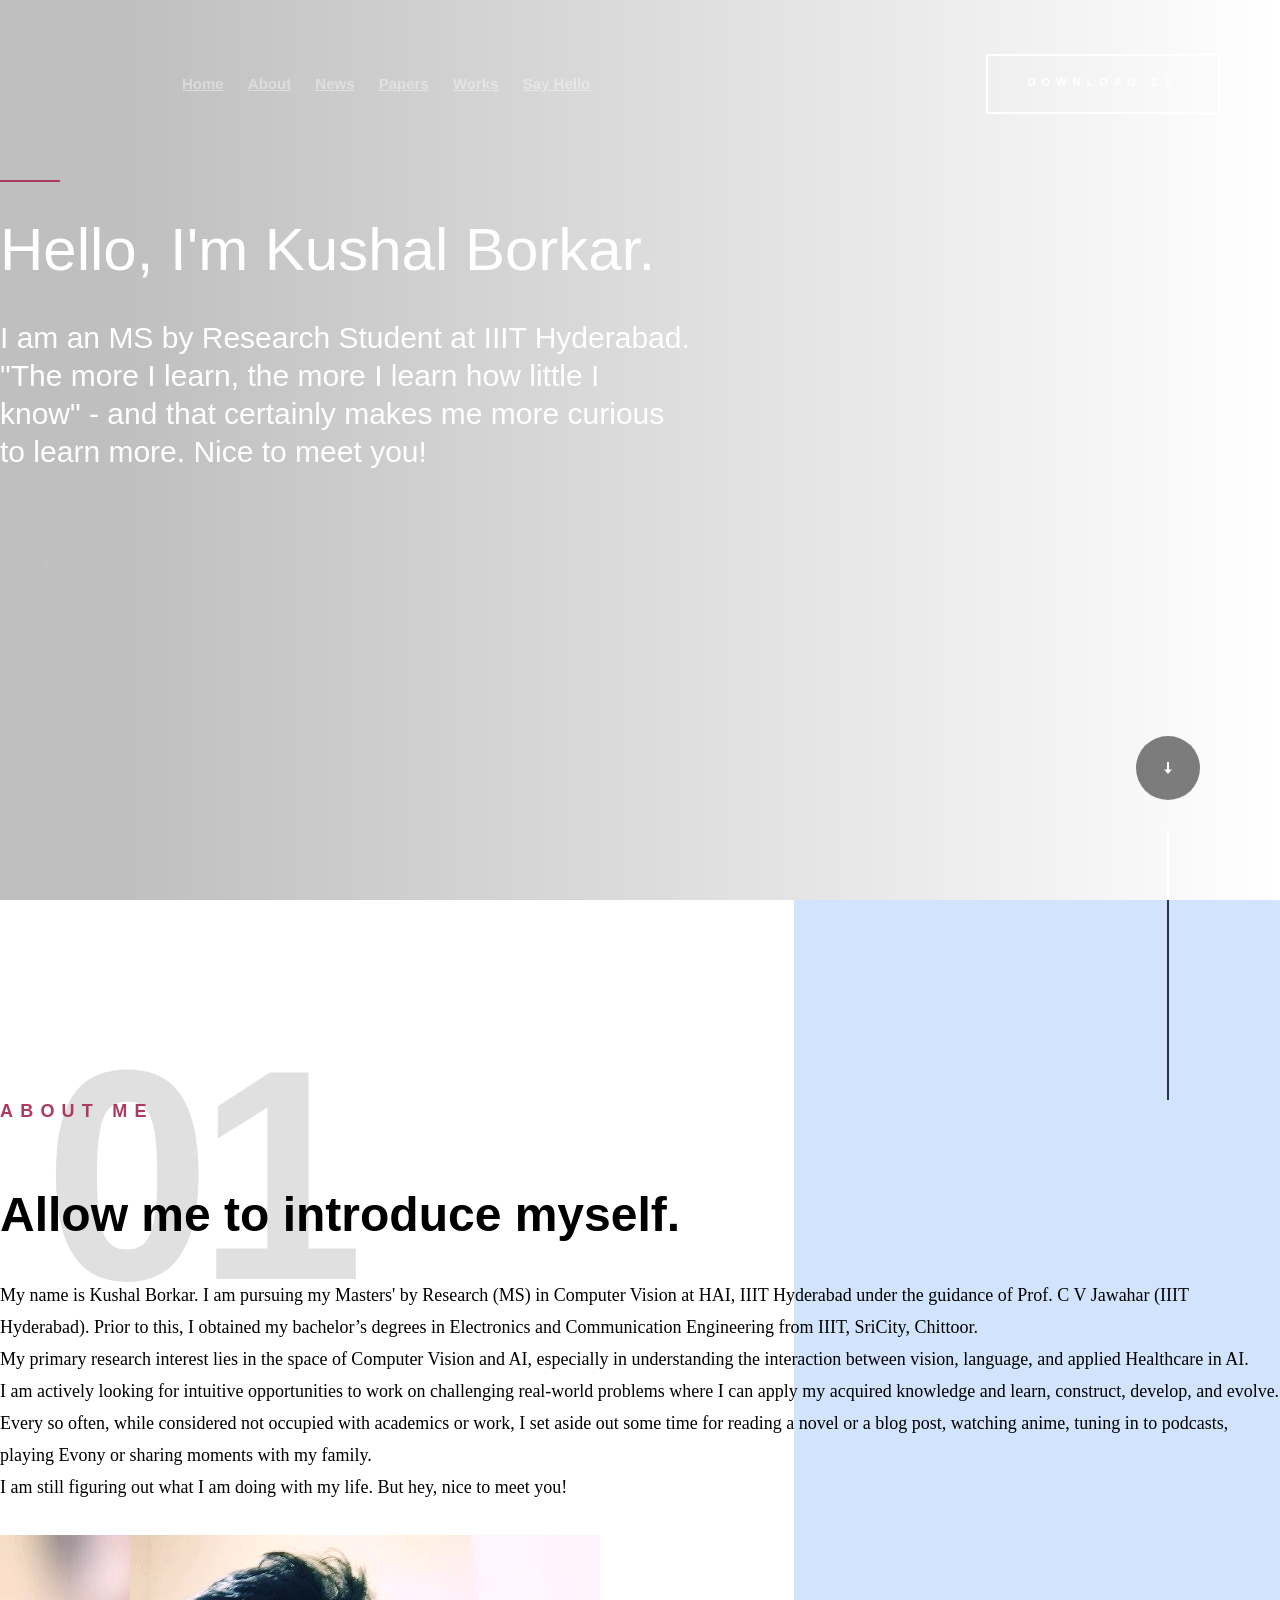
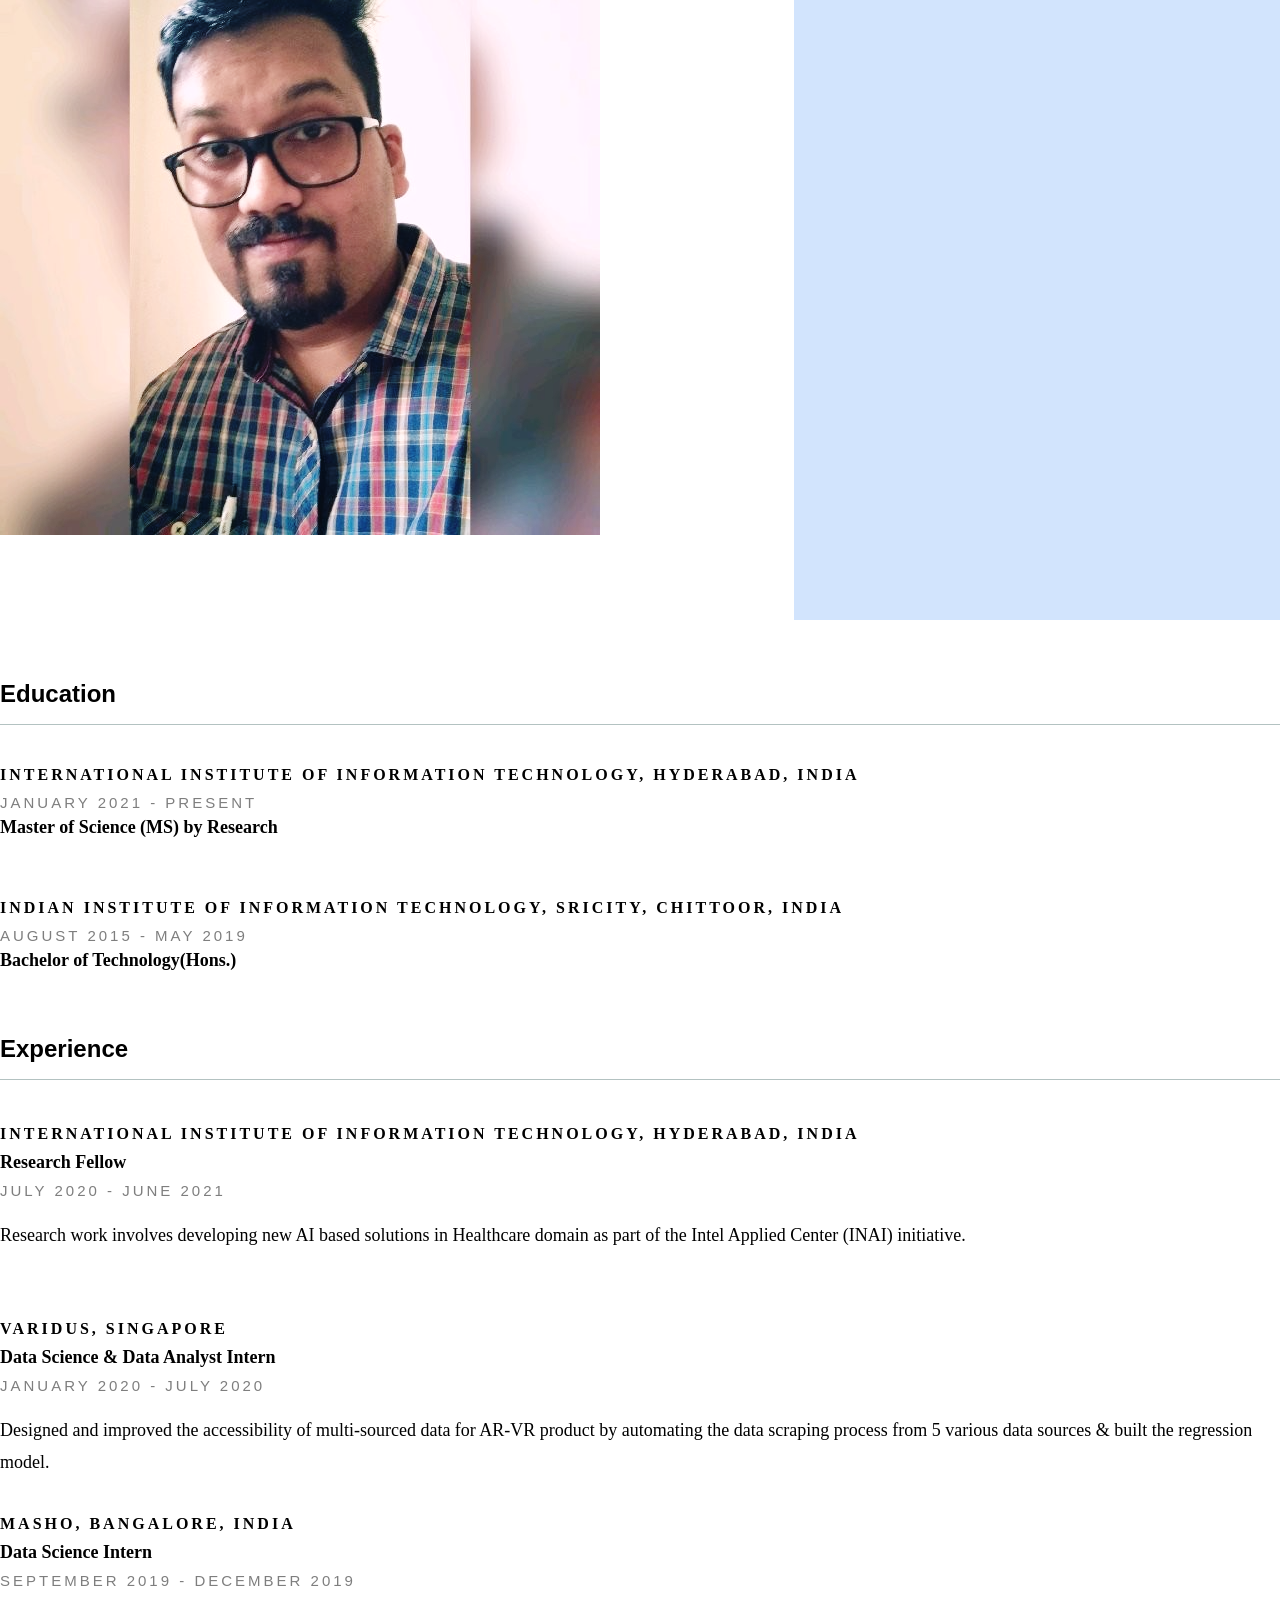
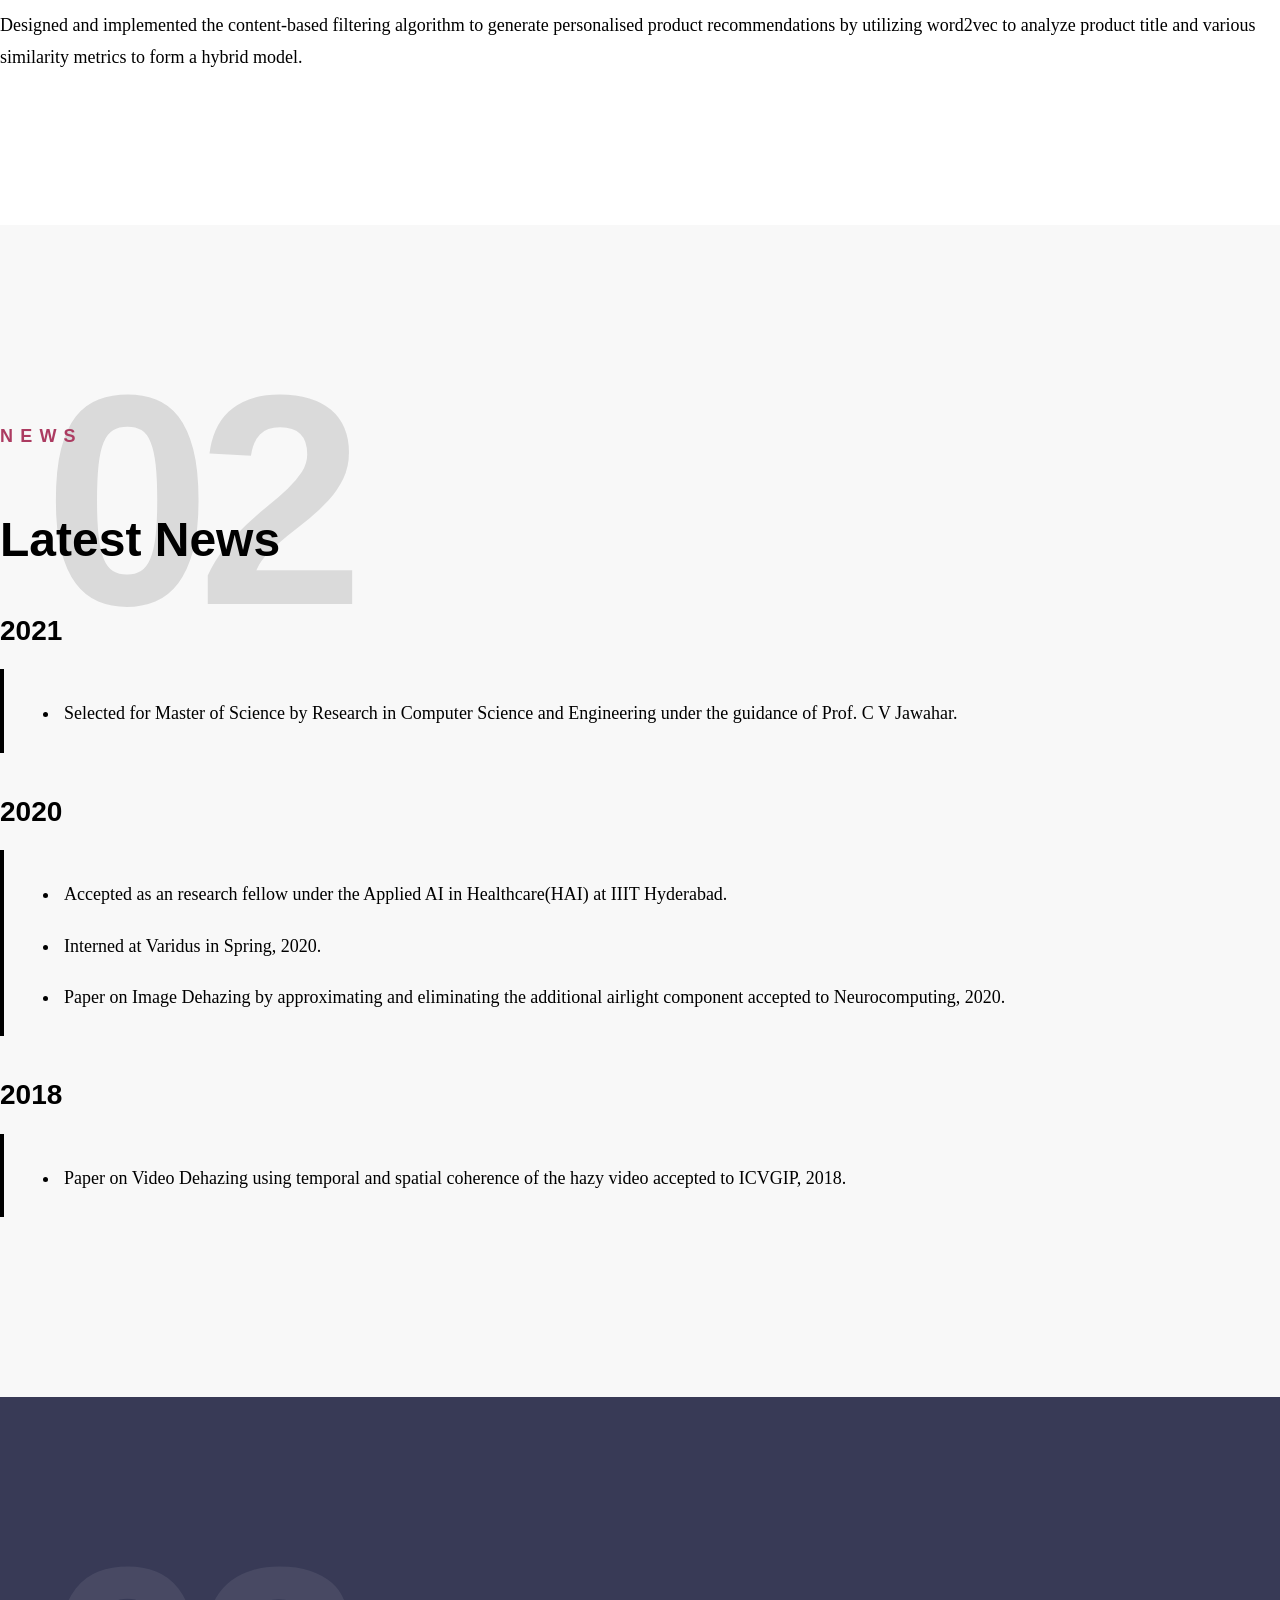
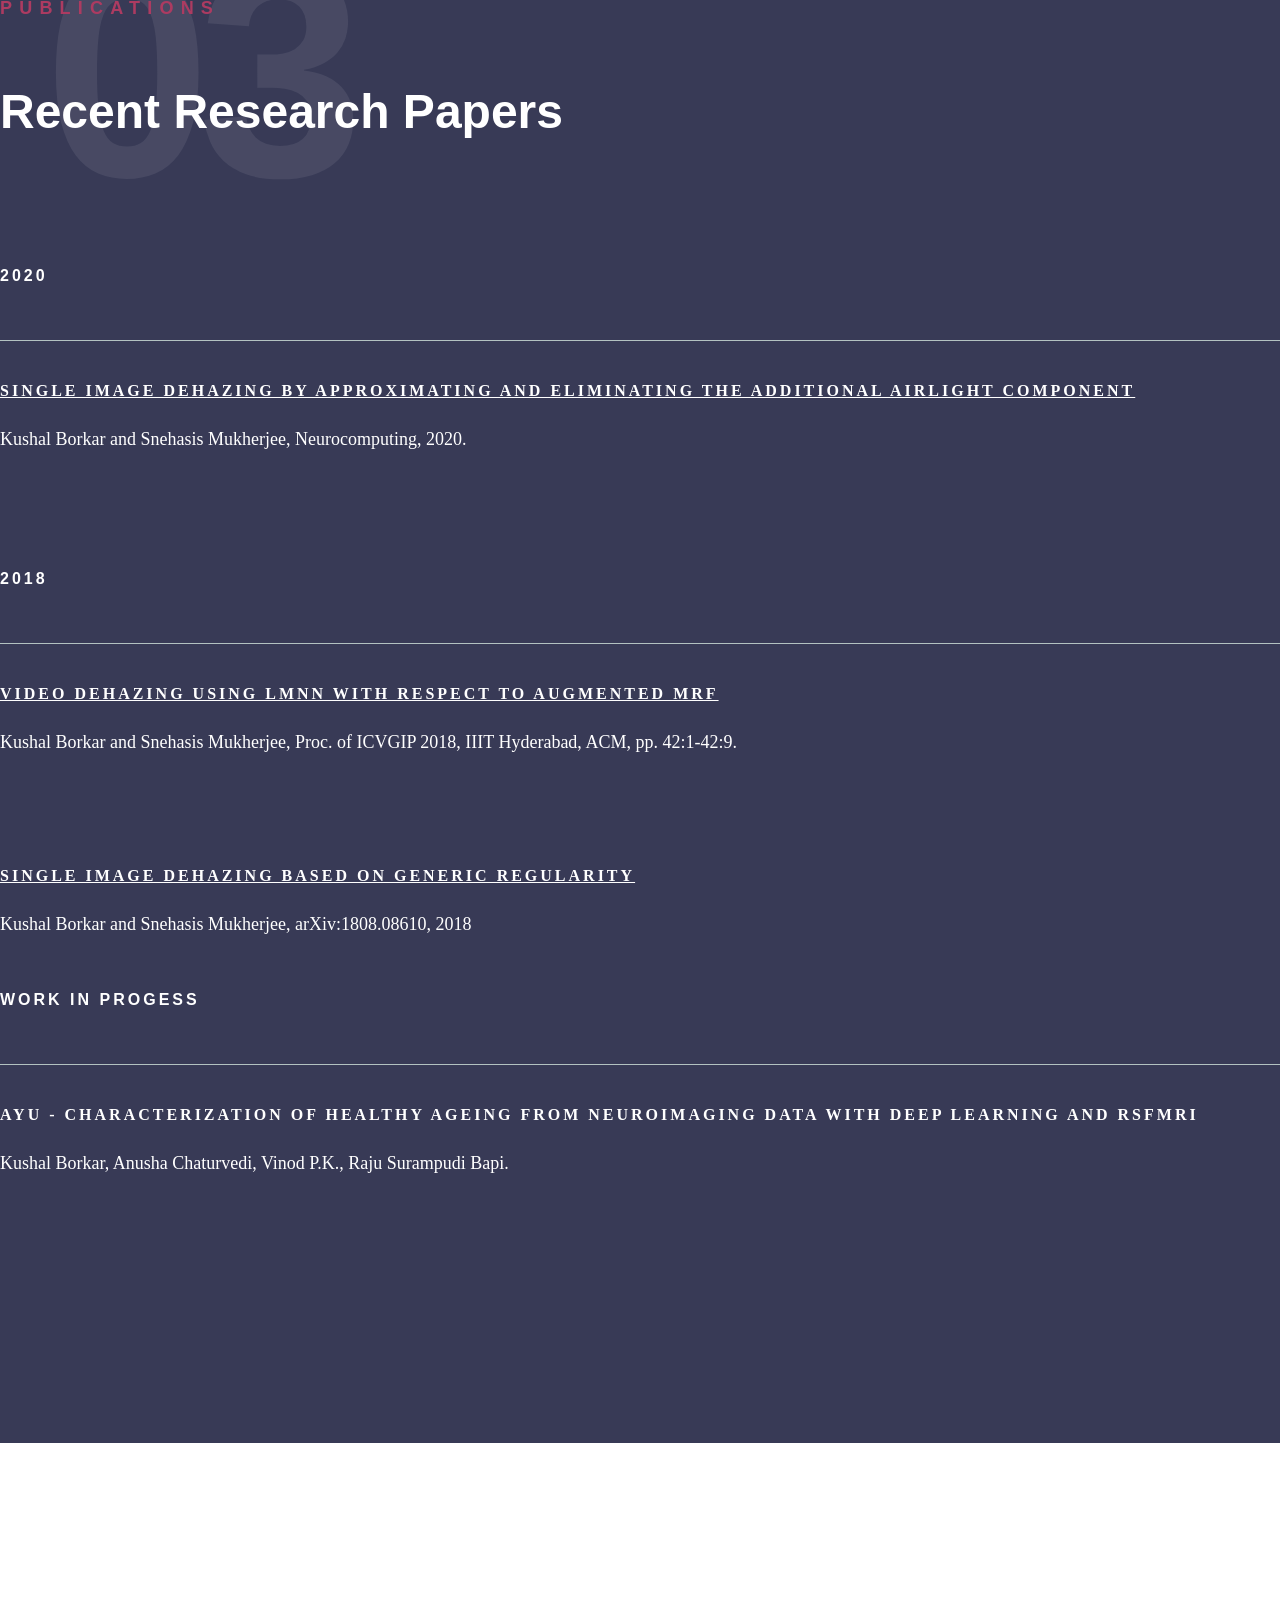
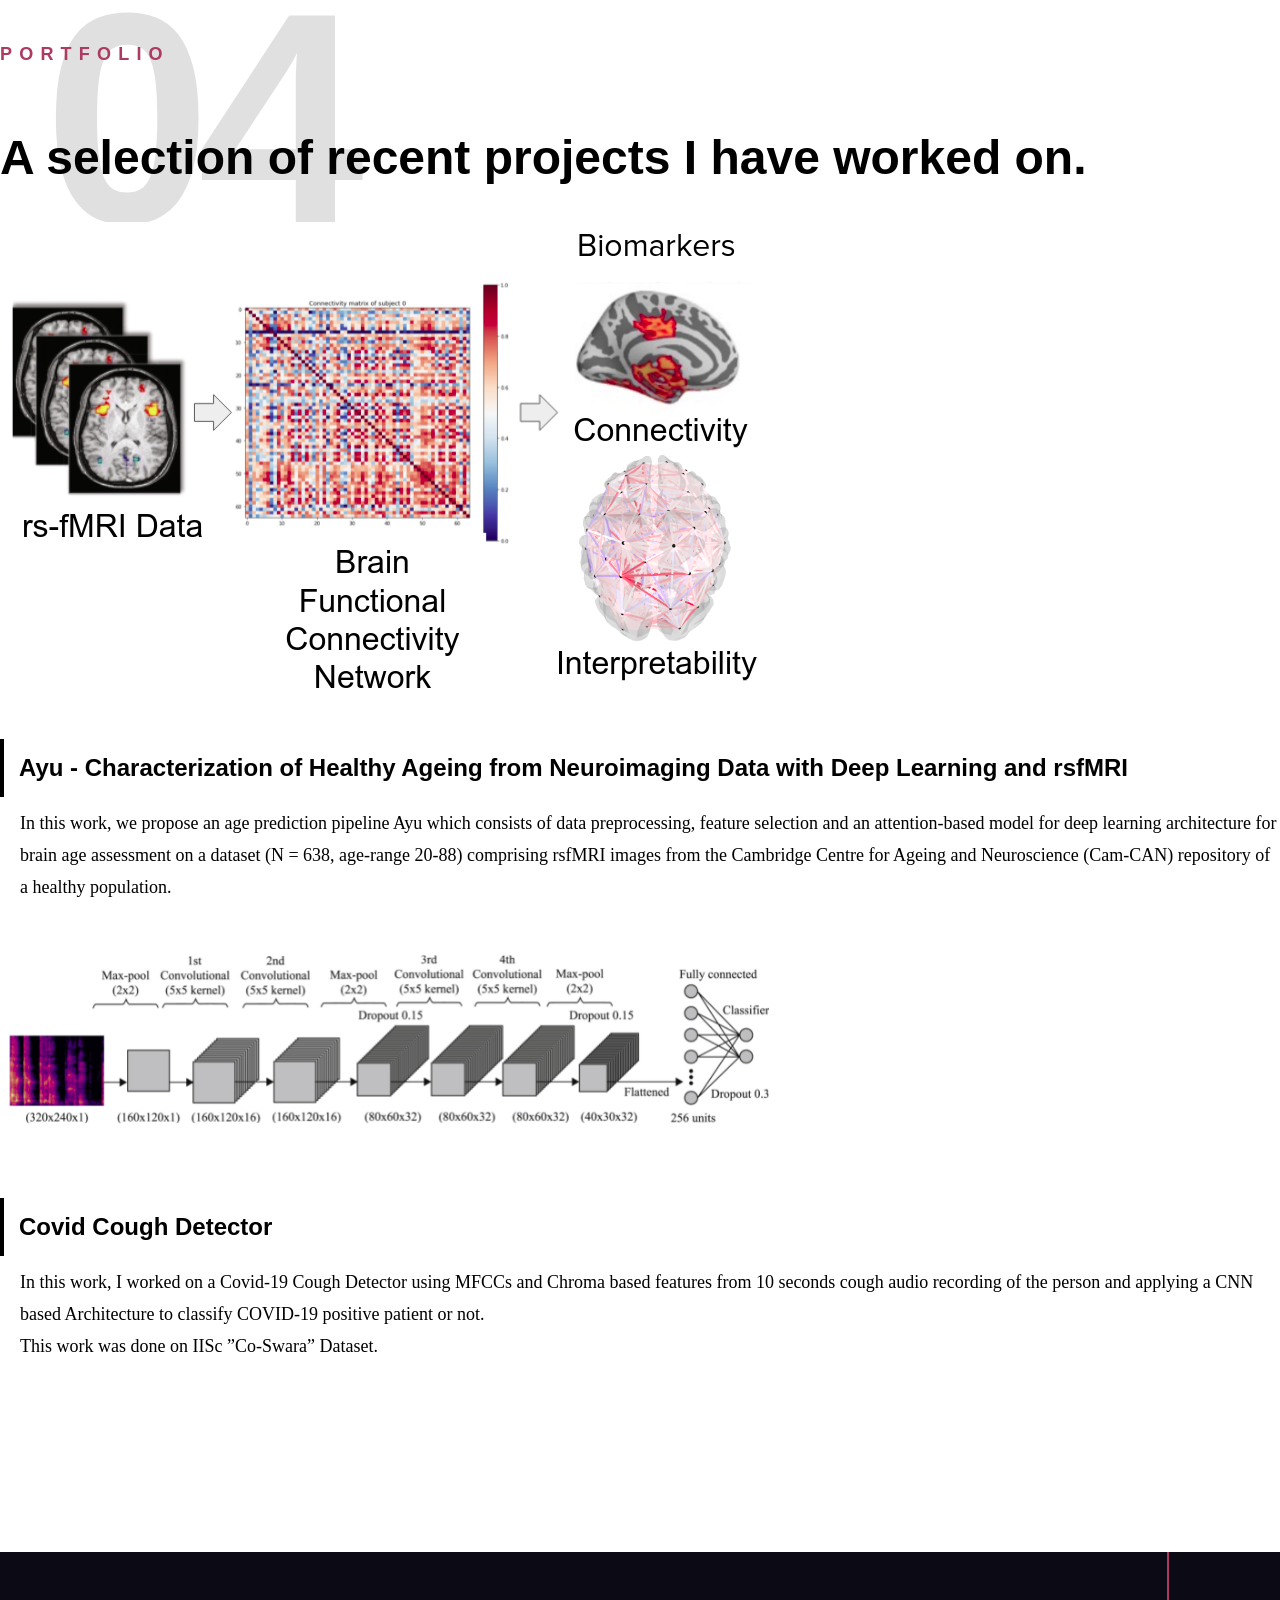
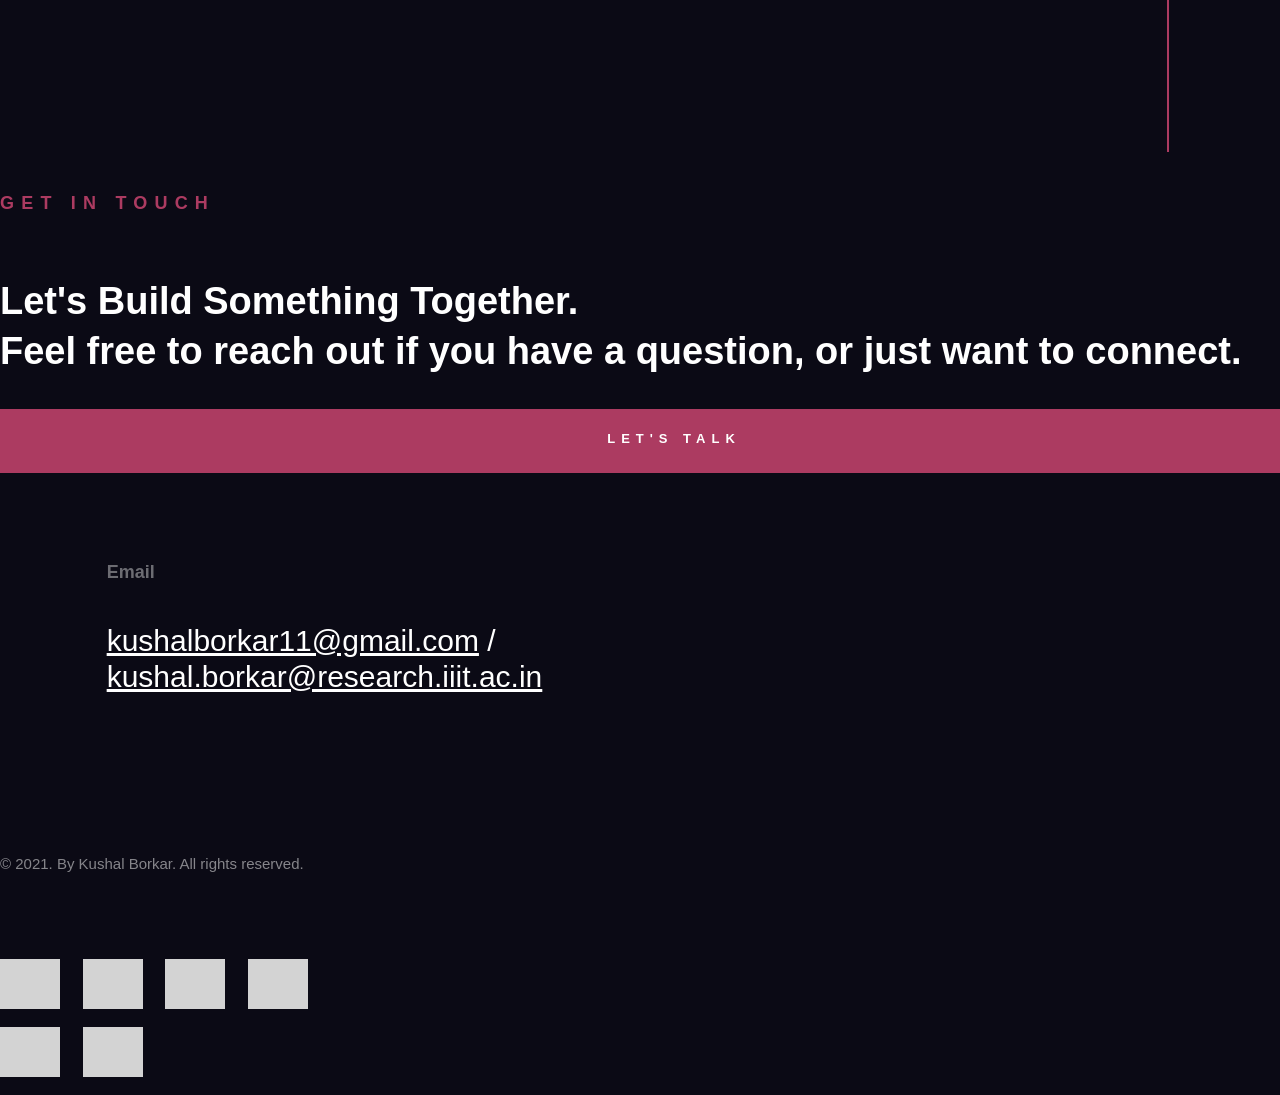
==== index.html @ 900bccd9 "New One Page Template" ====
<!DOCTYPE html>
<html class="no-js" lang="en">
<head>

    <!--- basic page needs
    ================================================== -->
    <meta charset="utf-8">
    <title>Kushal Borkar</title>
    <meta name="description" content="">
    <meta name="author" content="">

    <!-- mobile specific metas
    ================================================== -->
    <meta name="viewport" content="width=device-width, initial-scale=1">

    <!-- CSS
    ================================================== -->
    <link rel="stylesheet" href="css/base.css">
    <link rel="stylesheet" href="css/main.css">
    <link rel="stylesheet" href="css/vendor.css">

    <!-- script
    ================================================== -->
    <script src="js/modernizr.js"></script>

    <!-- favicons
    ================================================== -->
    <link rel="apple-touch-icon" sizes="180x180" href="apple-touch-icon.png">
    <link rel="icon" type="image/png" sizes="32x32" href="favicon-32x32.png">
    <link rel="icon" type="image/png" sizes="16x16" href="favicon-16x16.png">
    <link rel="manifest" href="site.webmanifest">

</head>

<body id="top">


    <!-- preloader
    ================================================== -->
    <div id="preloader">
        <div id="loader" class="dots-fade">
            <div></div>
            <div></div>
            <div></div>
        </div>
    </div>


    <!-- header
    ================================================== -->
    <header class="s-header">

        <div class="header-content">

            <nav class="row header-nav-wrap">
                <ul class="header-nav">
                    <li><a class="smoothscroll" href="#hero" title="Intro">Home</a></li>
                    <li><a class="smoothscroll" href="#about" title="About">About</a></li>
                    <li><a class="smoothscroll" href="#news" title="News">News</a></li>
                    <li><a class="smoothscroll" href="#services" title="Services">Papers</a></li>
                    <li><a class="smoothscroll" href="#portfolio" title="Works">Works</a></li>
                    <li><a class="smoothscroll" href="#contact" title="Contact">Say Hello</a></li>
                </ul>
            </nav> <!-- end header-nav-wrap -->

            <a href="https://drive.google.com/file/d/1nH6QzsTphuXpw4_5-gSk4mLfXHxFE50A/view?usp=sharing" class="btn btn--stroke btn--small">Download CV</a>

        </div> <!-- end header-content -->

        <a class="header-menu-toggle" href="#0"><span>Menu</span></a>

    </header>


    <!-- hero
    ================================================== -->
    <section id="hero" class="s-hero target-section" data-parallax="scroll" data-image-src="images/1729.jpg" data-natural-width=3000 data-natural-height=2000 data-position-y=center>

        <div class="row hero-content">
            <div class="column large-full">

                <h1>Hello, I'm Kushal Borkar.</h1>
                <h3>
                    I am an MS by Research Student at IIIT Hyderabad.<br>
                    "The more I learn, the more I learn how little I <br>
                    know" - and that certainly makes me more curious <br>
                    to learn more. Nice to meet you!
                </h3>

                <ul class="hero-social">
                    <li>
                        <a href="#0" title=""></a>
                    </li>
                    <li>
                        <a href="#0" title=""></a>
                    </li>
                </ul> <!-- end hero-social -->

            </div>

        </div> <!-- end hero-content -->

        <div class="hero-scroll">
            <a href="#about" class="scroll-link smoothscroll">
                <svg xmlns="http://www.w3.org/2000/svg" width="24" height="24" viewBox="0 0 24 24"><path d="M12 24l-8-9h6v-15h4v15h6z"/></svg>
            </a>
        </div> <!-- end hero-scroll -->

    </section> <!-- end s-hero -->


    <!-- about
    ================================================== -->
    <section id="about" class="s-about target-section">

        <div class="s-about__section s-about__section--profile">

            <div class="right-vert-line"></div>

            <div class="row">
                <div class="column large-6 medium-8 tab-full">

                    <div class="section-intro" data-num="01" data-aos="fade-up">
                        <h3 class="subhead">About Me</h3>
                        <h1 class="display-1">Allow me to introduce myself.</h1>
                    </div>

                    <p data-aos="fade-up">
                        My name is Kushal Borkar. I am pursuing my Masters' by Research (MS) in Computer Vision at HAI, IIIT Hyderabad under the guidance of Prof. C V Jawahar (IIIT Hyderabad). Prior to this, I obtained my bachelor’s degrees in Electronics and Communication Engineering from IIIT, SriCity, Chittoor.
                        <br>
                        My primary research interest lies in the space of Computer Vision and AI, especially in understanding the interaction between vision, language, and applied Healthcare in AI.
                        <br>
                        I am actively looking for intuitive opportunities to work on challenging real-world problems where I can apply my acquired knowledge and learn, construct, develop, and evolve.
                        <br>
                        Every so often, while considered not occupied with academics or work, I set aside out some time for reading a novel or a blog post, watching anime, tuning in to podcasts, playing Evony or sharing moments with my family.
                        <br>
                        I am still figuring out what I am doing with my life. But hey, nice to meet you!
                    </p>

                </div>

                <div class="column large-5 medium-9 tab-full" style="margin:auto; padding:auto;" data-aos="fade-up">
                    <p><img src="images/img.png"
                        sizes="(max-width: 600px) 600vw, 600px" alt="">
                    </p>
                </div>
            </div>

        </div> <!-- end s-about__section--profile -->

        <div class="s-about__section">
            <div class="row s-services__content">
                <div class="column">
                    <h3 data-aos="fade-up">Education</h3>
                </div>

                <div class="column large-8" data-aos="fade-up">
                    <div class="position">
                        <div class="position__header">
                            <h6>
                                <span class="position__co">International Institute of Information Technology, Hyderabad, India</span>
                            </h6>
                            <div class="position__timeframe">
                                January 2021 - Present
                            </div>
                            <h6>
                                <span class="position__pos">Master of Science (MS) by Research</span>
                            </h6>
                        </div>
                    </div>
                </div> <!-- end column -->
            </div>

            <div class="row s-services__content">
                <div class="column">
                </div>

                <div class="column large-8" data-aos="fade-up">
                    <div class="position__header">
                        <h6>
                            <span class="position__co">Indian Institute of Information Technology, SriCity, Chittoor, India</span>
                        </h6>
                        <div class="position__timeframe">
                            August 2015 - May 2019
                        </div>
                        <h6>
                            <span class="position__pos">Bachelor of Technology(Hons.)</span>
                        </h6>
                    </div>
                </div> <!-- end column -->
            </div>

        </div>

        <div class="s-about__section">
            <div class="row s-services__content">
                <div class="column">
                    <h3 data-aos="fade-up">Experience</h3>
                </div>

                <div class="column large-8" data-aos="fade-up">
                    <div class="position">
                        <div class="position__header">
                            <h6>
                                <h6>
                                    <span class="position__co">International Institute of Information Technology, Hyderabad, India</span><br>
                                    <span class="position__pos">Research Fellow</span>
                                </h6>
                                <div class="position__timeframe">
                                    July 2020 - June 2021
                                </div>
                            </h6>
                            <p>
                            Research work involves developing new AI based solutions in Healthcare domain as part of the Intel Applied Center (INAI) initiative.
                            </p>
                        </div>
                    </div>
                </div> <!-- end column -->
            </div>

            <div class="row s-services__content">
                <div class="column">
                </div>

                <div class="column large-8" data-aos="fade-up">
                    <div class="position__header">
                        <h6>
                            <span class="position__co">Varidus, Singapore</span><br>
                            <span class="position__pos">Data Science & Data Analyst Intern</span>
                        </h6>
                        <div class="position__timeframe">
                            January 2020 - July 2020
                        </div>
                        <p>
                        Designed and improved the accessibility of multi-sourced data for AR-VR product by automating the data scraping process from 5 various data sources & built the regression model.
                        </p>
                    </div>
                </div> <!-- end column -->
            </div>

            <div class="row s-services__content">
                <div class="column">
                </div>

                <div class="column large-8" data-aos="fade-up">
                    <div class="position__header">
                        <h6>
                            <span class="position__co">Masho, Bangalore, India</span><br>
                            <span class="position__pos">Data Science Intern</span>
                        </h6>
                        <div class="position__timeframe">
                            September 2019 - December 2019
                        </div>
                        <p>
                        Designed and implemented the content-based filtering algorithm to generate personalised product recommendations by utilizing word2vec to analyze product title and various similarity metrics to form a hybrid model.
                        </p>
                    </div>
                </div> <!-- end column -->
            </div>
        </div>
    </section>

    <!-- news
    ================================================== -->
    <section id="news" class="s-news">

        <div class="row">
            <div class="column large-6 medium-8 tab-full">
                <div class="section-intro" data-num="02" data-aos="fade-up">
                    <h3 class="subhead">News</h3>
                    <h1 class="display-1">Latest News</h1>
                </div>
            </div>
        </div>

        <div class="row">
            <div class="column large-2 medium-4 tab-full">
                <h4 data-aos="fade-up">2021</h3>
            </div>
            <div class="column large-9 medium-10 tab-full" data-aos="fade-up">
                <blockquote>
                    <ul>
                        <li>
                            <p>Selected for Master of Science by Research in Computer Science and Engineering under the guidance of Prof. C V Jawahar.</p>
                        </li>
                    </ul>
                </blockquote>
            </div>

            <div class="column large-2 medium-4 tab-full">
                <h4 data-aos="fade-up">2020</h3>
            </div>
            <div class="column large-9 medium-10 tab-full" data-aos="fade-up">
                <blockquote>
                    <ul>
                        <li>
                            <p>Accepted as an research fellow under the Applied AI in Healthcare(HAI) at IIIT Hyderabad.</p>
                        </li>
                        <li>
                            <p>Interned at Varidus in Spring, 2020.</p>
                        </li>
                        <li>
                            <p>Paper on Image Dehazing by approximating and eliminating the additional airlight component accepted to Neurocomputing, 2020.</p>
                        </li>
                    </ul>
                </blockquote>
            </div>

            <div class="column large-2 medium-4 tab-full">
                <h4 data-aos="fade-up">2018</h3>
            </div>
            <div class="column large-9 medium-10 tab-full" data-aos="fade-up">
                <blockquote>
                    <ul>
                        <li>
                            <p>Paper on Video Dehazing using temporal and spatial coherence of the hazy video accepted to ICVGIP, 2018.</p>
                        </li>
                    </ul>
                </blockquote>
            </div>
        </div> <!-- end row -->
    </section>

    <!-- services
    ================================================== -->
    <section id="services" class="s-services target-section h-dark-bg">

        <div class="row s-services__content">

            <div class="column large-7 s-services__leftcol">
                <div class="section-intro" data-num="03" data-aos="fade-up">
                    <h3 class="subhead">Publications</h3>

                    <h1 class="display-1">
                    Recent Research Papers
                    </h1>
                </div>
            </div> <!-- end  s-services--leftcol -->
            <div class="column large-5" data-aos="fade-up">
            </div>

            <div class="column large-3 s-services__leftcol">
                <div class="column">
                    <h6 class='h-dark-bg' data-aos="fade-up">2020</h3>
                </div>
            </div>
            <div class="column large-8" data-aos="fade-up">
                <div class="position">
                    <div class="position__header">
                        <h6 class='h-dark-bg'>
                            <a href="https://www.sciencedirect.com/science/article/abs/pii/S0925231220303726">Single image dehazing by approximating and eliminating the additional airlight component</a><br>
                        </h6>
                        <p><span class="position__pos">Kushal Borkar and Snehasis Mukherjee, Neurocomputing, 2020.</span></p>
                    </div>
                </div>
            </div>

            <div class="column large-3 s-services__leftcol">
                <div class="column">
                    <h6 class='h-dark-bg' data-aos="fade-up">2018</h3>
                </div>
            </div>
            <div class="column large-8" data-aos="fade-up">
                <div class="position">
                    <div class="position__header">
                        <h6 class='h-dark-bg'>
                            <a href="https://dl.acm.org/doi/10.1145/3293353.3293395">Video Dehazing Using LMNN with Respect to Augmented MRF</a><br>
                        </h6>
                        <p><span class="position__pos">Kushal Borkar and Snehasis Mukherjee, Proc. of ICVGIP 2018, IIIT Hyderabad, ACM, pp. 42:1-42:9.</span></p>
                    </div>
                </div>
            </div>

            <div class="column large-3 s-services__leftcol"></div>
            <div class="column large-8" data-aos="fade-up">
                <div class="position__header">
                    <h6 class='h-dark-bg'>
                        <a href="https://arxiv.org/abs/1808.08610">Single Image Dehazing Based on Generic Regularity</a><br>
                    </h6>
                    <p><span class="position__pos">Kushal Borkar and Snehasis Mukherjee, arXiv:1808.08610, 2018</span></p>
                </div>
            </div>

            <div class="column large-3 s-services__leftcol">
                <div class="column">
                    <h6 style="color: #ffffff;" data-aos="fade-up">Work in Progess</h3>
                </div>
            </div>
            <div class="column large-8" data-aos="fade-up">
                <div class="position">
                    <div class="position__header">
                        <h6 class='h-dark-bg'>
                            Ayu - Characterization of Healthy Ageing from Neuroimaging Data with Deep Learning and rsfMRI
                        </h6>
                        <p><span class="position__pos">Kushal Borkar, Anusha Chaturvedi, Vinod P.K., Raju Surampudi Bapi.</span></p>
                    </div>
                </div>
            </div>

        </div> <!-- s-services__content -->

    </section> <!-- end s-services -->

    <!-- portfolio
    ================================================== -->
    <section id="portfolio" class="s-portfolio target-section">

        <div class="row s-portfolio__header">
            <div class="column large-8 medium-8 tab-full">
                <div class="section-intro" data-num="04" data-aos="fade-up">
                    <h3 class="subhead">Portfolio</h3>
                    <h1 class="display-1">
                        A selection of recent projects I have worked on.
                    </h1>
                </div>
            </div>
        </div> <!-- s-porfolio__header -->

        <div class="row s-porfolio__list">
            <div class="column large-6 medium-8 tab-full" data-aos="fade-up">
                <div class="portfolio-item">
                    <img src="images/portfolio/brainFC.png" alt="">
                </div>
            </div> <!-- end column -->

            <div class="column large-6 medium-8 tab-full" data-aos="fade-up">
                <div class="portfolio-item">
                    <blockquote>
                        <h3>Ayu - Characterization of Healthy Ageing from Neuroimaging Data with Deep Learning and rsfMRI</h3>
                    </blockquote>
                    <p>
                        In this work, we propose an age prediction pipeline Ayu which consists of data preprocessing, feature selection and an attention-based model for deep learning architecture for brain age assessment on a dataset (N = 638, age-range 20-88) comprising rsfMRI images from the Cambridge Centre for Ageing and Neuroscience (Cam-CAN) repository of a healthy population.
                    </p>
                </div>
            </div> <!-- end column -->

            <div class="column large-6 medium-8 tab-full" data-aos="fade-up">
                <div class="portfolio-item">
                    <img src="images/portfolio/covid_convnet.png" alt="">
                </div>
            </div> <!-- end column -->

            <div class="column large-6 medium-8 tab-full" data-aos="fade-up">
                <div class="portfolio-item">
                    <blockquote>
                        <h3>Covid Cough Detector</h3>
                    </blockquote>
                    <p>
                        In this work, I worked on a Covid-19 Cough Detector using MFCCs and Chroma based features from 10 seconds cough audio recording of the person and applying a CNN based Architecture to classify COVID-19 positive patient or not.
                        <br>
                        This work was done on IISc ”Co-Swara” Dataset.
                        <br>
                    </p>
                    <!-- <p>
                        <br>
                        <a href= class="btn small" href="">GitHub (for More Info)</a>
                    </p> -->
                </div>
            </div> <!-- end column -->

        </div> <!-- folio-list -->

    </section> <!-- end portfolio -->

    <!-- footer
    ================================================== -->
    <footer id="contact" class="s-footer h-dark-bg">

        <div class="right-vert-line"></div>

        <div class="row s-footer__main">
            <div class="column large-5">
                <div class="section-intro" data-aos="fade-up">
                    <h3 class="subhead">Get In Touch</h3>

                    <h2 class="footer-contact-display-1">
                        Let's Build Something Together.<br>
                        Feel free to reach out if you have a question,
                        or just want to connect.
                    </h4>
                </div>

                <div class="footer-email-us">
                    <a href="mailto:kushalborkar.11@gmail.com" class="btn btn--primary h-full-width">Let's Talk</a>
                </div>
            </div>

            <div class="column large-6">
                <div class="footer-contacts">
                    <div class="footer-contact-block" data-aos="fade-up">
                        <h5 class="footer-contact-block__header">
                            Email
                        </h5>
                        <p class="footer-contact-block__content">
                            <a href="mailto:kushalborkar.11@gmail.com">kushalborkar11@gmail.com</a> /
                            <br>
                            <a href="mailto:kushal.borkar@research.iiit.ac.in">kushal.borkar@research.iiit.ac.in</a>
                        </p>
                    </div> <!-- end footer-contact-block -->
                    <br>
                </div>
            </div>
        </div> <!-- end s-footer__main -->

        <div class="row s-footer__bottom">
            <div class="column large-full ss-copyright">
                <span>© 2021. By Kushal Borkar. All rights reserved.</span>
            </div> <!-- end ss-copyright -->

            <div class="ss-go-top">
                <a class="smoothscroll" title="Back to Top" href="#top">
                    <svg xmlns="http://www.w3.org/2000/svg" width="24" height="24" viewBox="0 0 24 24"><path d="M12 0l8 9h-6v15h-4v-15h-6z"/></svg>
                </a>
            </div> <!-- end ss-go-top -->
        </div> <!-- end s-footer__bottom -->

    </footer> <!-- end s-footer -->


    <!-- photoswipe background
    ================================================== -->
    <div aria-hidden="true" class="pswp" role="dialog" tabindex="-1">

        <div class="pswp__bg"></div>
        <div class="pswp__scroll-wrap">

            <div class="pswp__container">
                <div class="pswp__item"></div>
                <div class="pswp__item"></div>
                <div class="pswp__item"></div>
            </div>

            <div class="pswp__ui pswp__ui--hidden">
                <div class="pswp__top-bar">
                    <div class="pswp__counter"></div><button class="pswp__button pswp__button--close" title="Close (Esc)"></button> <button class="pswp__button pswp__button--share" title=
                    "Share"></button> <button class="pswp__button pswp__button--fs" title="Toggle fullscreen"></button> <button class="pswp__button pswp__button--zoom" title=
                    "Zoom in/out"></button>
                    <div class="pswp__preloader">
                        <div class="pswp__preloader__icn">
                            <div class="pswp__preloader__cut">
                                <div class="pswp__preloader__donut"></div>
                            </div>
                        </div>
                    </div>
                </div>
                <div class="pswp__share-modal pswp__share-modal--hidden pswp__single-tap">
                    <div class="pswp__share-tooltip"></div>
                </div><button class="pswp__button pswp__button--arrow--left" title="Previous (arrow left)"></button> <button class="pswp__button pswp__button--arrow--right" title=
                "Next (arrow right)"></button>
                <div class="pswp__caption">
                    <div class="pswp__caption__center"></div>
                </div>
            </div>

        </div>

    </div> <!-- end photoSwipe background -->


    <!-- Java Script
    ================================================== -->
    <script src="js/jquery-3.2.1.min.js"></script>
    <script src="js/plugins.js"></script>
    <script src="js/main.js"></script>

</body>
---- css/main.css ----
/* ===================================================================
 *  Ethos Main Stylesheet
 *  Template Ver. 1.0.0
 *  11-05-2019
 *  ------------------------------------------------------------------
 *
 *  TOC:
 *  # custom block grid STACK breakpoints
 *  # base style overrides
 *    ## links
 *  # typography & general theme styles
 *    ## Lists
 *    ## responsive video container
 *    ## floated image
 *    ## tables
 *    ## Spacing
 *  # preloader
 *  # forms
 *    ## Style Placeholder Text
 *    ## Change Autocomplete styles in Chrome
 *  # buttons
 *  # additional components
 *    ## additional typo styles
 *    ## skillbars
 *    ## alert box
 *  # Common and Reusable Styles
 *  # site header
 *    ## header logo
 *    ## main navigation
 *    ## mobile menu toggle
 *    ## download resume button
 *  # hero
 *    ## hero social
 *    ## hero scroll
 *    ## animate intro content
 *    ## animations
 *  # about section
 *    ## career position
 *  # services section
 *    ## services list
 *  # portfolio
 *    ## portfolio list
 *  # testimonials
 *  # CTA
 *  # footer
 *    ## contact block
 *    ## copyright
 *    ## go top
 *
 * =================================================================== */




/* ===================================================================
 * # custom block grid STACK breakpoints
 *
 * ------------------------------------------------------------------- */
@media screen and (max-width:1000px) {
  .block-1000-full > .column {
    -ms-flex: 0 0 100%;
    -webkit-box-flex: 0;
    flex: 0 0 100%;
    max-width: 100%;
  }

}

@media screen and (max-width:900px) {
  .block-900-full > .column {
    -ms-flex: 0 0 100%;
    -webkit-box-flex: 0;
    flex: 0 0 100%;
    max-width: 100%;
  }

}



/* ===================================================================
 * # base style overrides
 *
 * ------------------------------------------------------------------- */
html {
  font-size: 10px;
}

@media screen and (max-width:400px) {
  html {
    font-size: 9.444444444444444px;
  }

}

html,
body {
  height: 100%;
}

body {
  background: #0b0a15;
  font-family: "Martel", serif;
  font-size: 1.8rem;
  font-style: normal;
  font-weight: normal;
  line-height: 1.778;
  color: #000000;
  margin: 0;
  padding: 0;
  position: relative;
}

/* -------------------------------------------------------------------
 * ## links
 * ------------------------------------------------------------------- */
a {
  color: #AC3B61;
  -webkit-transition: all 0.3s ease-in-out;
  transition: all 0.3s ease-in-out;
}

a:hover,
a:focus,
a:active {
  color: #544d9d;
}

a:hover,
a:active {
  outline: 0;
}



/* ===================================================================
 * # typography & general theme styles
 *
 * ------------------------------------------------------------------- */
h1, h2, h3, h4, h5, h6, .h1, .h2, .h3, .h4, .h5, .h6 {
  font-family: "Gothic A1", sans-serif;
  font-weight: 700;
  font-style: normal;
  color: #000000;
  -webkit-font-variant-ligatures: common-ligatures;
  font-variant-ligatures: common-ligatures;
  text-rendering: optimizeLegibility;
}

h1, .h1, h2, .h2, h3, .h3, h4, .h4 {
  margin-top: 6rem;
  margin-bottom: 1.6rem;
}

@media screen and (max-width:600px) {
  h1, .h1, h2, .h2, h3, .h3, h4, .h4 {
    margin-top: 5.6rem;
  }

}

h5, .h5, h6, .h6 {
  margin-top: 4.8rem;
  margin-bottom: 1.2rem;
}

@media screen and (max-width:600px) {
  h5, .h5, h6, .h6 {
    margin-top: 4.4rem;
    margin-bottom: 0.8rem;
  }

}

h1, .h1 {
  font-size: 3.6rem;
  line-height: 1.222;
}

@media screen and (max-width:600px) {
  h1, .h1 {
    font-size: 3.3rem;
  }

}

h2, .h2 {
  font-size: 3.2rem;
  line-height: 1.25;
}

h3, .h3 {
  font-size: 2.4rem;
  line-height: 1.167;
}

h4, .h4 {
  font-size: 2.1rem;
  line-height: 1.333;
}

h5, .h5 {
  font-size: 1.8rem;
  line-height: 1.333;
}

h6, .h6 {
  font-size: 1.6rem;
  line-height: 1.5;
  text-transform: uppercase;
  letter-spacing: .3rem;
}

p img {
  margin: 0;
}

p.lead {
  font-family: "Gothic A1", sans-serif;
  font-weight: 300;
  font-size: 2.4rem;
  line-height: 1.833;
  margin-bottom: 3.6rem;
  color: #000000;
}

@media screen and (max-width:1200px) {
  p.lead {
    font-size: 2.2rem;
  }

}

@media screen and (max-width:600px) {
  p.lead {
    font-size: 2.1rem;
  }

}

em,
i,
strong,
b {
  font-size: inherit;
  line-height: inherit;
}

em,
i {
  font-family: "Martel", serif;
  font-style: italic;
}

strong,
b {
  font-family: "Martel", serif;
  font-weight: 700;
}

small {
  font-size: 1.2rem;
  line-height: inherit;
}

blockquote {
  margin: 4rem 0;
  padding: 4rem 4rem;
  border-left: 4px solid black;
  position: relative;
}

@media screen and (max-width:600px) {
  blockquote {
    padding: 3.2rem 3.2rem;
  }

}

@media screen and (max-width:400px) {
  blockquote {
    padding: 2.8rem 2.8rem;
  }

}

blockquote p {
  font-family: "Martel", serif;
  font-weight: 400;
  padding: 0;
  font-size: 2.8rem;
  line-height: 1.857;
  color: #000000;
}

@media screen and (max-width:1200px) {
  blockquote p {
    font-size: 2.6rem;
  }

}

@media screen and (max-width:600px) {
  blockquote p {
    font-size: 2.2rem;
  }

}

blockquote cite {
  display: block;
  font-family: "Gothic A1", sans-serif;
  font-size: 1.5rem;
  font-style: normal;
  line-height: 1.333;
}

blockquote cite:before {
  content: "\2014 \0020";
}

blockquote cite,
blockquote cite a,
blockquote cite a:visited {
  color: #7e7e7e;
  border: none;
}

abbr {
  font-family: "Martel", serif;
  font-weight: 700;
  font-variant: small-caps;
  text-transform: lowercase;
  letter-spacing: .05rem;
  color: #7e7e7e;
}

var,
kbd,
samp,
code,
pre {
  font-family: Consolas, "Andale Mono", Courier, "Courier New", monospace;
}

pre {
  padding: 2.4rem 3.2rem 3.2rem;
  background: #efefef;
  overflow-x: auto;
}

code {
  font-size: 1.4rem;
  margin: 0 .2rem;
  padding: .4rem .8rem;
  white-space: nowrap;
  background: #efefef;
  border: 1px solid #d3d3d3;
  color: #000000;
  border-radius: 3px;
}

pre > code {
  display: block;
  white-space: pre;
  line-height: 2;
  padding: 0;
  margin: 0;
}

pre.prettyprint > code {
  border: none;
}

del {
  text-decoration: line-through;
}

abbr[title],
dfn[title] {
  border-bottom: 1px dotted;
  cursor: help;
  text-decoration: none;
}

mark {
  background: #fff099;
  color: #000000;
}

hr {
  border: solid #e0e0e0;
  border-width: 1px 0 0;
  clear: both;
  margin: 8rem 0 9.6rem;
  height: 0;
}

/* -------------------------------------------------------------------
 * ## Lists
 * ------------------------------------------------------------------- */
ol {
  list-style: decimal;
}

ul {
  list-style: disc;
}

li {
  display: list-item;
}

ol,
ul {
  margin-left: 1.6rem;
}

ul li {
  padding-left: .4rem;
}

ul ul,
ul ol,
ol ol,
ol ul {
  margin: .8rem 0 .8rem 1.6rem;
}

ul.disc li {
  display: list-item;
  list-style: none;
  padding: 0 0 0 .8rem;
  position: relative;
}

ul.disc li::before {
  content: "";
  display: inline-block;
  width: 8px;
  height: 8px;
  border-radius: 50%;
  background: #AC3B61;
  position: absolute;
  left: -16px;
  top: 11px;
  vertical-align: middle;
}

dt {
  margin: 0;
  color: #AC3B61;
}

dd {
  margin: 0 0 0 2rem;
}

/* -------------------------------------------------------------------
 * ## responsive video container
 * ------------------------------------------------------------------- */
.video-container {
  position: relative;
  padding-bottom: 56.25%;
  height: 0;
  overflow: hidden;
}

.video-container iframe,
.video-container object,
.video-container embed,
.video-container video {
  position: absolute;
  top: 0;
  left: 0;
  width: 100%;
  height: 100%;
}

/* -------------------------------------------------------------------
 * ## floated image
 * ------------------------------------------------------------------- */
img.h-pull-right {
  margin: 1.2rem 0 1.2rem 2.8rem;
}

img.h-pull-left {
  margin: 1.2rem 2.8rem 1.2rem 0;
}

/* -------------------------------------------------------------------
 * ## tables
 * ------------------------------------------------------------------- */
table {
  border-width: 0;
  width: 100%;
  max-width: 100%;
  font-family: "Gothic A1", sans-serif;
  border-collapse: collapse;
}

th,
td {
  padding: 1.5rem 3.2rem;
  text-align: left;
  border-bottom: 1px solid #e0e0e0;
}

th {
  color: #000000;
  font-family: "Gothic A1", sans-serif;
  font-weight: 700;
}

th:first-child,
td:first-child {
  padding-left: 0;
}

th:last-child,
td:last-child {
  padding-right: 0;
}

.table-responsive {
  overflow-x: auto;
  -webkit-overflow-scrolling: touch;
}

/* -------------------------------------------------------------------
 * ## Spacing
 * ------------------------------------------------------------------- */
button,
.btn {
  margin-bottom: 1.6rem;
}

fieldset {
  margin-bottom: 1.6rem;
}

input,
textarea,
select,
pre,
blockquote,
figure,
table,
p,
ul,
ol,
dl,
form,
.video-container,
.ss-custom-select {
  margin-bottom: 3.2rem;
}



/* ===================================================================
 * # preloader
 *
 * ------------------------------------------------------------------- */
#preloader {
  position: fixed;
  top: 0;
  left: 0;
  right: 0;
  bottom: 0;
  background: #0b0a15;
  z-index: 500;
  height: 100vh;
  width: 100%;
  overflow: hidden;
}

.no-js #preloader,
.oldie #preloader {
  display: none;
}

#loader {
  position: absolute;
  left: 50%;
  top: 50%;
  width: 6px;
  height: 6px;
  padding: 0;
  display: inline-block;
  -webkit-transform: translate3d(-50%, -50%, 0);
  transform: translate3d(-50%, -50%, 0);
}

#loader > div {
  content: "";
  background: #ffffff;
  width: 6px;
  height: 6px;
  position: absolute;
  top: 0;
  left: 0;
  border-radius: 50%;
}

#loader > div:nth-of-type(1) {
  left: 15px;
}

#loader > div:nth-of-type(3) {
  left: -15px;
}

/* dots jump */
.dots-jump > div {
  -webkit-animation: dots-jump 1.2s infinite ease;
  animation: dots-jump 1.2s infinite ease;
  -webkit-animation-delay: 0.2s;
  animation-delay: 0.2s;
}

.dots-jump > div:nth-of-type(1) {
  -webkit-animation-delay: 0.4s;
  animation-delay: 0.4s;
}

.dots-jump > div:nth-of-type(3) {
  -webkit-animation-delay: 0s;
  animation-delay: 0s;
}

@-webkit-keyframes dots-jump {
  0% {
    top: 0;
  }

  40% {
    top: -6px;
  }

  80% {
    top: 0;
  }

}

@keyframes dots-jump {
  0% {
    top: 0;
  }

  40% {
    top: -6px;
  }

  80% {
    top: 0;
  }

}

/* dots fade */
.dots-fade > div {
  -webkit-animation: dots-fade 1.6s infinite ease;
  animation: dots-fade 1.6s infinite ease;
  -webkit-animation-delay: 0.4s;
  animation-delay: 0.4s;
}

.dots-fade > div:nth-of-type(1) {
  -webkit-animation-delay: 0.8s;
  animation-delay: 0.8s;
}

.dots-fade > div:nth-of-type(3) {
  -webkit-animation-delay: 0s;
  animation-delay: 0s;
}

@-webkit-keyframes dots-fade {
  0% {
    opacity: 1;
  }

  40% {
    opacity: 0.2;
  }

  80% {
    opacity: 1;
  }

}

@keyframes dots-fade {
  0% {
    opacity: 1;
  }

  40% {
    opacity: 0.2;
  }

  80% {
    opacity: 1;
  }

}

/* dots pulse */
.dots-pulse > div {
  -webkit-animation: dots-pulse 1.2s infinite ease;
  animation: dots-pulse 1.2s infinite ease;
  -webkit-animation-delay: 0.2s;
  animation-delay: 0.2s;
}

.dots-pulse > div:nth-of-type(1) {
  -webkit-animation-delay: 0.4s;
  animation-delay: 0.4s;
}

.dots-pulse > div:nth-of-type(3) {
  -webkit-animation-delay: 0s;
  animation-delay: 0s;
}

@-webkit-keyframes dots-pulse {
  0% {
    -webkit-transform: scale(1);
    transform: scale(1);
  }

  40% {
    -webkit-transform: scale(1.1);
    transform: scale(1.3);
  }

  80% {
    -webkit-transform: scale(1);
    transform: scale(1);
  }

}

@keyframes dots-pulse {
  0% {
    -webkit-transform: scale(1);
    transform: scale(1);
  }

  40% {
    -webkit-transform: scale(1.1);
    transform: scale(1.3);
  }

  80% {
    -webkit-transform: scale(1);
    transform: scale(1);
  }

}



/* ===================================================================
 * # forms
 *
 * ------------------------------------------------------------------- */
fieldset {
  border: none;
}

input[type="email"],
input[type="number"],
input[type="search"],
input[type="text"],
input[type="tel"],
input[type="url"],
input[type="password"],
textarea,
select {
  display: block;
  height: 6.8rem;
  padding: 1.8rem 0 1.5rem;
  border: 0;
  outline: none;
  color: #000000;
  font-family: "Gothic A1", sans-serif;
  font-size: 1.6rem;
  line-height: 3.2rem;
  max-width: 100%;
  background: transparent;
  border-bottom: 1px solid #d3d3d3;
  -webkit-transition: all .3s ease-in-out;
  transition: all .3s ease-in-out;
}

.ss-custom-select {
  position: relative;
  padding: 0;
}

.ss-custom-select select {
  -webkit-appearance: none;
  -moz-appearance: none;
  appearance: none;
  text-indent: 0.01px;
  text-overflow: '';
  margin: 0;
  line-height: 3rem;
  vertical-align: middle;
}

.ss-custom-select select option {
  padding-left: 2rem;
  padding-right: 2rem;
}

.ss-custom-select select::-ms-expand {
  display: none;
}

.ss-custom-select::after {
  border-bottom: 2px solid #000000;
  border-right: 2px solid #000000;
  content: '';
  display: block;
  height: 8px;
  width: 8px;
  margin-top: -7px;
  pointer-events: none;
  position: absolute;
  right: 2.4rem;
  top: 50%;
  -webkit-transition: all 0.15s ease-in-out;
  transition: all 0.15s ease-in-out;
  -webkit-transform-origin: 66% 66%;
  transform-origin: 66% 66%;
  -webkit-transform: rotate(45deg);
  transform: rotate(45deg);
}

textarea {
  min-height: 25.6rem;
}

input[type="email"]:focus,
input[type="number"]:focus,
input[type="search"]:focus,
input[type="text"]:focus,
input[type="tel"]:focus,
input[type="url"]:focus,
input[type="password"]:focus,
textarea:focus,
select:focus {
  color: #000000;
  border-bottom: 1px solid #000000;
}

label,
legend {
  font-family: "Gothic A1", sans-serif;
  font-weight: 700;
  font-size: 1.4rem;
  margin-bottom: .8rem;
  line-height: 1.714;
  color: #000000;
  display: block;
}

input[type="checkbox"],
input[type="radio"] {
  display: inline;
}

label > .label-text {
  display: inline-block;
  margin-left: 1rem;
  font-family: "Gothic A1", sans-serif;
  line-height: inherit;
}

label > input[type="checkbox"],
label > input[type="radio"] {
  margin: 0;
  position: relative;
  top: .2rem;
}

/* -------------------------------------------------------------------
 * ## Style Placeholder Text
 * ------------------------------------------------------------------- */
::-webkit-input-placeholder {

  /* WebKit, Blink, Edge */
  color: #8c8c8c;
}

:-ms-input-placeholder {

  /* Internet Explorer 10-11 */
  color: #8c8c8c;
}

::-ms-input-placeholder {

  /* Microsoft Edge */
  color: #8c8c8c;
}

::placeholder {

  /* Most modern browsers support this now. */
  color: #8c8c8c;
}

.placeholder {
  color: #8c8c8c !important;
}

/* -------------------------------------------------------------------
 * ## Change Autocomplete styles in Chrome
 * ------------------------------------------------------------------- */
input:-webkit-autofill,
input:-webkit-autofill:hover,
input:-webkit-autofill:focus
input:-webkit-autofill,
textarea:-webkit-autofill,
textarea:-webkit-autofill:hover
textarea:-webkit-autofill:focus,
select:-webkit-autofill,
select:-webkit-autofill:hover,
select:-webkit-autofill:focus {
  -webkit-text-fill-color: #AC3B61;
  -webkit-transition: background-color 5000s ease-in-out 0s;
  transition: background-color 5000s ease-in-out 0s;
}



/* ===================================================================
 * # buttons
 *
 * ------------------------------------------------------------------- */
.btn,
button,
input[type="submit"],
input[type="reset"],
input[type="button"] {
  display: inline-block;
  font-family: "Work Sans", sans-serif;
  font-weight: 600;
  font-size: 1.3rem;
  text-transform: uppercase;
  letter-spacing: .6rem;
  height: 6rem;
  line-height: 5.6rem;
  padding: 0 3.2rem;
  margin: 0 .4rem 1.6rem 0;
  color: #000000;
  text-decoration: none;
  text-align: center;
  white-space: nowrap;
  cursor: pointer;
  -webkit-transition: all .3s;
  transition: all .3s;
  -webkit-font-smoothing: antialiased;
  -moz-osx-font-smoothing: grayscale;
  background-color: #d3d3d3;
  border: 0.2rem solid #d3d3d3;
}

.btn:hover,
button:hover,
input[type="submit"]:hover,
input[type="reset"]:hover,
input[type="button"]:hover,
.btn:focus,
button:focus,
input[type="submit"]:focus,
input[type="reset"]:focus,
input[type="button"]:focus {
  background-color: #000000;
  border-color: #000000;
  color: #ffffff;
  outline: 0;
}

/* button primary
 * ------------------------------------------------- */
.btn.btn--primary,
button.btn--primary,
input[type="submit"].btn--primary,
input[type="reset"].btn--primary,
input[type="button"].btn--primary {
  background: #AC3B61;
  border-color: #AC3B61;
  color: #ffffff;
}

.btn.btn--primary:hover,
button.btn--primary:hover,
input[type="submit"].btn--primary:hover,
input[type="reset"].btn--primary:hover,
input[type="button"].btn--primary:hover,
.btn.btn--primary:focus,
button.btn--primary:focus,
input[type="submit"].btn--primary:focus,
input[type="reset"].btn--primary:focus,
input[type="button"].btn--primary:focus {
  background: #000000;
  border-color: #000000;
}

/* button modifiers
 * ------------------------------------------------- */
.btn.h-full-width,
button.h-full-width {
  width: 100%;
  margin-right: 0;
}

.btn--small,
button.btn--small {
  height: 5.6rem !important;
  line-height: 5.2rem !important;
}

.btn--medium,
button.btn--medium {
  height: 6.4rem !important;
  line-height: 6rem !important;
}

.btn--large,
button.btn--large {
  height: 6.8rem !important;
  line-height: 6.4rem !important;
}

.btn--stroke,
button.btn--stroke {
  background: transparent !important;
  border: 0.2rem solid #000000;
  color: #000000;
}

.btn--stroke:hover,
button.btn--stroke:hover {
  background: #000000 !important;
  border: 0.2rem solid #000000;
  color: #ffffff;
}

.btn--pill,
button.btn--pill {
  padding-left: 3.2rem !important;
  padding-right: 3.2rem !important;
  border-radius: 1000px !important;
}

button::-moz-focus-inner,
input::-moz-focus-inner {
  border: 0;
  padding: 0;
}



/* ===================================================================
 * # additional components
 *
 * ------------------------------------------------------------------- */

/* -------------------------------------------------------------------
 * ## additional typo styles
 * ------------------------------------------------------------------- */
.drop-cap:first-letter {
  float: left;
  font-family: "Gothic A1", sans-serif;
  font-weight: 700;
  font-size: 5.334em;
  line-height: 1;
  padding: 0 0.125em 0 0;
  text-transform: uppercase;
  background: transparent;
  color: #000000;
}

/* line definition style
 * ----------------------------------------------- */
.lining dt,
.lining dd {
  display: inline;
  margin: 0;
}

.lining dt + dt:before,
.lining dd + dt:before {
  content: "\A";
  white-space: pre;
}

.lining dd + dd:before {
  content: ", ";
}

.lining dd + dd:before {
  content: ", ";
}

.lining dd:before {
  content: ": ";
  margin-left: -0.2em;
}

/* dictionary definition style
 * ----------------------------------------------- */
.dictionary-style dt {
  display: inline;
  counter-reset: definitions;
}

.dictionary-style dt + dt:before {
  content: ", ";
  margin-left: -0.2em;
}

.dictionary-style dd {
  display: block;
  counter-increment: definitions;
}

.dictionary-style dd:before {
  content: counter(definitions, decimal) ". ";
}

/**
 * Pull Quotes
 * -----------
 * markup:
 *
 * <aside class="pull-quote">
 *    <blockquote>
 *      <p></p>
 *    </blockquote>
 *  </aside>
 *
 * --------------------------------------------------------------------- */
.pull-quote {
  position: relative;
  padding: 2.4rem 0;
}

.pull-quote blockquote {
  background-color: #efefef;
  border: none;
  margin: 0;
  padding-top: 9.6rem;
  position: relative;
}

.pull-quote blockquote:before {
  content: "";
  display: block;
  height: 3.2rem;
  width: 3.2rem;
  background-repeat: no-repeat;
  background: center center;
  background-size: contain;
  background-image: url(../images/icons/icon-quote.svg);
  position: absolute;
  top: 4rem;
  left: 4rem;
}

/**
 * Stats Tab
 * ---------
 * markup:
 *
 * <ul class="stats-tabs">
 *    <li><a href="#">[value]<em>[name]</em></a></li>
 *  </ul>
 *
 * Extend this object into your markup.
 *
 * --------------------------------------------------------------------- */
.stats-tabs {
  padding: 0;
  margin: 3.2rem 0;
}

.stats-tabs li {
  display: inline-block;
  margin: 0 1.6rem 3.2rem 0;
  padding: 0 1.5rem 0 0;
  border-right: 1px solid #e0e0e0;
}

.stats-tabs li:last-child {
  margin: 0;
  padding: 0;
  border: none;
}

.stats-tabs li a {
  display: inline-block;
  font-size: 2.5rem;
  font-family: "Gothic A1", sans-serif;
  font-weight: 700;
  border: none;
  color: #000000;
}

.stats-tabs li a:hover {
  color: #AC3B61;
}

.stats-tabs li a em {
  display: block;
  margin: .8rem 0 0 0;
  font-family: "Gothic A1", sans-serif;
  font-size: 1.5rem;
  font-weight: normal;
  font-style: normal;
  color: #7e7e7e;
}

/* -------------------------------------------------------------------
 * ## skillbars
 * ------------------------------------------------------------------- */
.skill-bars {
  list-style: none;
  margin: 6.8rem 0 3.2rem;
}

.skill-bars li {
  height: .4rem;
  background: #c3c3c3;
  width: 100%;
  margin-bottom: 6.8rem;
  padding: 0;
  position: relative;
}

.skill-bars li strong {
  position: absolute;
  left: 0;
  top: -4rem;
  font-family: "Gothic A1", sans-serif;
  font-weight: 700;
  color: #000000;
  text-transform: uppercase;
  letter-spacing: .2rem;
  font-size: 1.4rem;
  line-height: 2.4rem;
}

.skill-bars li .progress {
  background: #000000;
  position: relative;
  height: 100%;
}

.skill-bars li .progress span {
  position: absolute;
  right: 0;
  top: -3.6rem;
  display: block;
  font-family: "Gothic A1", sans-serif;
  color: #ffffff;
  font-size: 1.1rem;
  line-height: 1;
  background: #000000;
  padding: .8rem .8rem;
  border-radius: 3px;
}

.skill-bars li .progress span::after {
  position: absolute;
  left: 50%;
  bottom: -10px;
  margin-left: -5px;
  width: 0;
  height: 0;
  border: 5px solid transparent;
  border-top-color: #000000;
  content: "";
}

.skill-bars li .percent5 {
  width: 5%;
}

.skill-bars li .percent10 {
  width: 10%;
}

.skill-bars li .percent15 {
  width: 15%;
}

.skill-bars li .percent20 {
  width: 20%;
}

.skill-bars li .percent25 {
  width: 25%;
}

.skill-bars li .percent30 {
  width: 30%;
}

.skill-bars li .percent35 {
  width: 35%;
}

.skill-bars li .percent40 {
  width: 40%;
}

.skill-bars li .percent45 {
  width: 45%;
}

.skill-bars li .percent50 {
  width: 50%;
}

.skill-bars li .percent55 {
  width: 55%;
}

.skill-bars li .percent60 {
  width: 60%;
}

.skill-bars li .percent65 {
  width: 65%;
}

.skill-bars li .percent70 {
  width: 70%;
}

.skill-bars li .percent75 {
  width: 75%;
}

.skill-bars li .percent80 {
  width: 80%;
}

.skill-bars li .percent85 {
  width: 85%;
}

.skill-bars li .percent90 {
  width: 90%;
}

.skill-bars li .percent95 {
  width: 95%;
}

.skill-bars li .percent100 {
  width: 100%;
}

/* -------------------------------------------------------------------
 * ## alert box
 * ------------------------------------------------------------------- */
.alert-box {
  padding: 2.4rem 4rem 2.4rem 3.2rem;
  position: relative;
  margin-bottom: 3.2rem;
  border-radius: 3px;
  font-family: "Gothic A1", sans-serif;
  font-weight: 600;
  font-size: 1.5rem;
  line-height: 1.6;
}

.alert-box__close {
  position: absolute;
  display: block;
  right: 1.6rem;
  top: 1.6rem;
  cursor: pointer;
  width: 12px;
  height: 12px;
}

.alert-box__close::before,
.alert-box__close::after {
  content: '';
  position: absolute;
  display: inline-block;
  width: 2px;
  height: 12px;
  top: 0;
  left: 5px;
}

.alert-box__close::before {
  -webkit-transform: rotate(45deg);
  transform: rotate(45deg);
}

.alert-box__close::after {
  -webkit-transform: rotate(-45deg);
  transform: rotate(-45deg);
}

.alert-box--error {
  background-color: #ffd1d2;
  color: #dd4043;
}

.alert-box--error .alert-box__close::before,
.alert-box--error .alert-box__close::after {
  background-color: #dd4043;
}

.alert-box--success {
  background-color: #c8e675;
  color: #637533;
}

.alert-box--success .alert-box__close::before,
.alert-box--success .alert-box__close::after {
  background-color: #637533;
}

.alert-box--info {
  background-color: #d5ebfb;
  color: #387fb2;
}

.alert-box--info .alert-box__close::before,
.alert-box--info .alert-box__close::after {
  background-color: #387fb2;
}

.alert-box--notice {
  background-color: #fff099;
  color: #827217;
}

.alert-box--notice .alert-box__close::before,
.alert-box--notice .alert-box__close::after {
  background-color: #827217;
}



/* ===================================================================
 * # Common and Reusable Styles
 *
 * ------------------------------------------------------------------- */
.wide {
  max-width: 1400px;
}

.wider {
  max-width: 1600px;
}

.narrow {
  max-width: 1000px;
}

.subhead {
  font-size: 1.8rem;
  line-height: 1.286;
  text-transform: uppercase;
  letter-spacing: .4em;
  margin-top: 0;
  margin-bottom: 6rem;
  color: #AC3B61;
}

.display-1 {
  font-size: 4.8rem;
  line-height: 1.333;
}

.section-intro {
  position: relative;
  margin-bottom: 3.2rem;
}

.section-intro .display-1 {
  margin-top: 0;
}

.section-intro .subhead,
.section-intro .display-1 {
  position: relative;
}

.section-intro::before {
  content: attr(data-num);
  font-family: "Work Sans", sans-serif;
  font-weight: 600;
  font-size: 30rem;
  line-height: 1;
  letter-spacing: -.045em;
  color: rgba(0, 0, 0, 0.12);
  position: absolute;
  top: -.25em;
  left: 4.4rem;
}

.h-dark-bg {
  color: #ffffff;
}

.h-dark-bg .section-intro .display-1 {
  color: #ffffff;
}

.h-dark-bg .section-intro::before {
  color: rgba(255, 255, 255, 0.08);
}

.h-dark-bg p.lead {
  color: #ffffff;
}

.right-vert-line {
  width: 2px;
  height: 20rem;
  background-color: #302c59;
  -webkit-transform: translate3d(50%, 0, 0);
  transform: translate3d(50%, 0, 0);
  position: absolute;
  top: 0;
  right: 11.2rem;
}

/* -------------------------------------------------------------------
 * responsive:
 * common and reusable styles
 * ------------------------------------------------------------------- */
@media screen and (max-width:1200px) {
  .right-vert-line {
    right: 9rem;
  }

}

@media screen and (max-width:800px) {
  .section-intro::before {
    font-size: 24rem;
  }

  .right-vert-line {
    height: 16rem;
    right: 6.2rem;
  }

}

@media screen and (max-width:600px) {
  .subhead {
    font-size: 1.3rem;
  }

  .display-1 {
    font-size: 4.2rem;
  }

  .section-intro::before {
    font-size: 22rem;
  }

  .right-vert-line {
    height: 12rem;
    right: 5rem;
  }

}

@media screen and (max-width:500px) {
  .display-1 {
    font-size: 4rem;
  }

}

@media screen and (max-width:400px) {
  .section-intro {
    margin-bottom: 4.8rem;
  }

  .section-intro::before {
    font-size: 20rem;
  }

}

@media screen and (max-width:360px) {
  .display-1 {
    font-size: 3.6rem;
  }

  .section-intro::before {
    font-size: 18rem;
  }

}



/* ===================================================================
 * # site header
 *
 * ------------------------------------------------------------------- */
.s-header {
  z-index: 100;
  width: 100%;
  height: 8.8rem;
  position: absolute;
  top: 4rem;
  left: 0;
}

.s-header.offset {
  -webkit-transform: translate3d(0, -100%, 0);
  transform: translate3d(0, -100%, 0);
  -webkit-transition: all .5s;
  transition: all .5s;
}

.s-header.scrolling {
  -webkit-transform: translate3d(0, 0, 0);
  transform: translate3d(0, 0, 0);
}

.s-header.sticky {
  background-color: #050505;
  opacity: 0;
  visibility: hidden;
  position: fixed;
  top: 0;
  left: 0;
}

.s-header.sticky .header-logo img {
  width: 35px;
  height: 38px;
}

.s-header.sticky .header-content .btn {
  height: 4.8rem !important;
  line-height: 4.4rem !important;
}

.s-header.sticky .header-nav a {
  color: rgba(255, 255, 255, 0.6);
}

.s-header.sticky.scrolling {
  opacity: 1;
  visibility: visible;
}

.header-content {
  height: 8.8rem;
  position: relative;
}

/* -------------------------------------------------------------------
 * ## header logo
 * ------------------------------------------------------------------- */
.header-logo {
  z-index: 101;
  display: inline-block;
  margin: 0;
  padding: 0;
  -webkit-transition: all .5s;
  transition: all .5s;
  -webkit-transform: translate3d(0, -50%, 0);
  transform: translate3d(0, -50%, 0);
  position: absolute;
  left: 8rem;
  top: 50%;
}

.header-logo a {
  display: block;
  border: none;
  padding: 0;
  outline: 0;
}

.header-logo img {
  width: 41px;
  height: 44px;
  vertical-align: bottom;
}

/* -------------------------------------------------------------------
 * ## main navigation
 * ------------------------------------------------------------------- */
.header-nav-wrap {
  max-width: 1400px;
  padding-left: 10px;
}

.header-nav {
  list-style: none;
  font-family: "Gothic A1", sans-serif;
  font-weight: 700;
  font-size: 1.5rem;
  line-height: 6rem;
  padding-top: 1.4rem;
  padding-bottom: 1.4rem;
  margin: 0;
}

.header-nav a {
  color: rgba(255, 255, 255, 0.4);
}

.header-nav a:hover,
.header-nav a:focus {
  color: #ffffff !important;
}

.header-nav li {
  display: inline-block;
  padding-left: 0;
  margin: 0 1rem;
}

/* -------------------------------------------------------------------
 * ## mobile menu toggle
 * ------------------------------------------------------------------- */
.header-menu-toggle {
  z-index: 101;
  display: none;
  height: 4.2rem;
  width: 4.2rem;
  line-height: 4.2rem;
  font-family: "Gothic A1", sans-serif;
  font-size: 1.4rem;
  text-transform: uppercase;
  letter-spacing: .2rem;
  color: #ffffff;
  outline: none;
  -webkit-transition: all .3s;
  transition: all .3s;
  position: absolute;
  right: 5.2rem;
  top: 1.6rem;
}

.header-menu-toggle:hover,
.header-menu-toggle:focus {
  color: #ffffff;
}

.header-menu-toggle span {
  display: block;
  width: 2.4rem;
  height: 2px;
  background-color: #ffffff;
  -webkit-transition: all .5s;
  transition: all .5s;
  font: 0/0 a;
  text-shadow: none;
  color: transparent;
  margin-top: -1px;
  position: absolute;
  top: 50%;
  left: .9rem;
  right: auto;
  bottom: auto;
}

.header-menu-toggle span::before,
.header-menu-toggle span::after {
  content: '';
  width: 100%;
  height: 100%;
  background-color: inherit;
  -webkit-transition: all .5s;
  transition: all .5s;
  position: absolute;
  left: 0;
}

.header-menu-toggle span::before {
  top: -.9rem;
}

.header-menu-toggle span::after {
  bottom: -.9rem;
}

.header-menu-toggle.is-clicked span {
  background-color: rgba(255, 255, 255, 0);
  -webkit-transition: all .1s;
  transition: all .1s;
}

.header-menu-toggle.is-clicked span::before,
.header-menu-toggle.is-clicked span::after {
  background-color: white;
}

.header-menu-toggle.is-clicked span::before {
  top: 0;
  -webkit-transform: rotate(135deg);
  transform: rotate(135deg);
}

.header-menu-toggle.is-clicked span::after {
  bottom: 0;
  -webkit-transform: rotate(225deg);
  transform: rotate(225deg);
}

/* -------------------------------------------------------------------
 * ## download resume button
 * ------------------------------------------------------------------- */
.header-content .btn {
  border-color: #ffffff;
  color: #ffffff;
  margin: 0;
  padding: 0 4rem;
  font-size: 1.1rem;
  -webkit-transform: translate3d(0, -50%, 0);
  transform: translate3d(0, -50%, 0);
  position: absolute;
  top: 50%;
  right: 8rem;
}

.header-content .btn:hover,
.header-content .btn:focus {
  background-color: #AC3B61 !important;
  border-color: #AC3B61 !important;
}

/* -------------------------------------------------------------------
 * responsive:
 * header
 * ------------------------------------------------------------------- */
@media screen and (max-width:1700px) {
  .header-logo {
    left: 6rem;
  }

  .header-nav-wrap {
    max-width: none;
    width: 100%;
    padding-left: 13.2rem;
  }

  .header-content .btn {
    right: 6rem;
  }

}

@media screen and (max-width:1000px) {
  .header-content .btn {
    height: 4.8rem !important;
    line-height: 4.4rem !important;
  }

}

@media screen and (max-width:900px) {
  .s-header {
    top: 2rem;
    height: 8rem;
  }

  .header-logo img {
    width: 37px;
    height: 40px;
  }

  .header-content {
    display: block;
    background-color: #050505;
    height: auto;
    width: 100%;
    padding: 16rem 6rem 8rem;
    -webkit-transform: translate3d(0, -100%, 0);
    transform: translate3d(0, -100%, 0);
    position: absolute;
    top: -2rem;
    left: 0;
  }

  .header-content .btn {
    margin-top: 4.8rem;
    -webkit-transform: translate3d(0, -2rem, 0);
    transform: translate3d(0, -2rem, 0);
    opacity: 0;
    visibility: hidden;
    position: static;
  }

  .header-nav-wrap {
    padding: 0;
    -webkit-transform: translate3d(0, -2rem, 0);
    transform: translate3d(0, -2rem, 0);
    opacity: 0;
    visibility: hidden;
  }

  .header-nav {
    display: block;
    width: 100%;
    padding: 0;
  }

  .header-nav a {
    display: block;
  }

  .header-nav li {
    border-top: 1px solid rgba(255, 255, 255, 0.06);
    display: block;
    margin: 0;
  }

  .header-nav li:last-child {
    border-bottom: 1px solid rgba(255, 255, 255, 0.06);
  }

  .header-menu-toggle {
    display: block;
  }

  .menu-is-open .header-content {
    -webkit-transform: translate3d(0, 0, 0);
    transform: translate3d(0, 0, 0);
    -webkit-transition: -webkit-transform 0.5s cubic-bezier(0.215, 0.61, 0.355, 1);
    transition: -webkit-transform 0.5s cubic-bezier(0.215, 0.61, 0.355, 1);
    transition: transform 0.5s cubic-bezier(0.215, 0.61, 0.355, 1);
    transition: transform 0.5s cubic-bezier(0.215, 0.61, 0.355, 1), -webkit-transform 0.5s cubic-bezier(0.215, 0.61, 0.355, 1);
  }

  .menu-is-open .header-content .btn {
    -webkit-transform: translate3d(0, 0, 0);
    transform: translate3d(0, 0, 0);
    opacity: 1;
    visibility: visible;
    -webkit-transition-property: opacity, -webkit-transform;
    transition-property: opacity, -webkit-transform;
    transition-property: transform, opacity;
    transition-property: transform, opacity, -webkit-transform;
    -webkit-transition-duration: .5s;
    transition-duration: .5s;
    -webkit-transition-timing-function: cubic-bezier(0.215, 0.61, 0.355, 1);
    transition-timing-function: cubic-bezier(0.215, 0.61, 0.355, 1);
    -webkit-transition-delay: .7s;
    transition-delay: .7s;
  }

  .menu-is-open .header-nav-wrap {
    -webkit-transform: translate3d(0, 0, 0);
    transform: translate3d(0, 0, 0);
    opacity: 1;
    visibility: visible;
    -webkit-transition: all 0.5s cubic-bezier(0.215, 0.61, 0.355, 1);
    transition: all 0.5s cubic-bezier(0.215, 0.61, 0.355, 1);
    -webkit-transition-delay: .6s;
    transition-delay: .6s;
  }

}

@media screen and (max-width:600px) {
  .header-logo {
    left: 4rem;
  }

  .header-menu-toggle {
    right: 3.2rem;
  }

  .header-content {
    padding: 16rem 4rem 8rem;
  }

  .header-content .btn {
    display: block;
  }

}



/* ===================================================================
 * # hero
 *
 * ------------------------------------------------------------------- */
.s-hero {
  width: 100%;
  height: 100vh;
  min-height: 82rem;
  overflow: hidden;
  background-color: transparent;
  position: relative;
}

.s-hero::before {
  display: block;
  content: "";
  position: absolute;
  top: 0;
  left: 0;
  width: 100%;
  height: 100%;
  background: -webkit-gradient(linear, left top, right top, color-stop(10%, black), to(rgba(0, 0, 0, 0)));
  background: linear-gradient(90deg, black 10%, rgba(0, 0, 0, 0) 100%);
  opacity: .25;
}

.no-js .s-hero {
  background: #ffffff;
}

.hero-content {
  height: 100%;
  max-width: 1400px;
  -ms-flex-align: end;
  -webkit-box-align: end;
  align-items: flex-end;
  padding-top: 20vh;
  padding-bottom: 14vh;
  position: relative;
}

.hero-content h1 {
  font-size: 7rem;
  font-weight: 400;
  line-height: 1.257;
  padding-right: 3.2rem;
  margin-top: 0;
  color: #ffffff;
  position: relative;
}

.hero-content h1::before {
  content: "";
  display: block;
  height: 2px;
  width: 8rem;
  background-color: #AC3B61;
  position: absolute;
  left: -10.8rem;
  top: .55em;
}

.hero-content h3 {
  font-size: 3.5rem;
  font-weight: 400;
  line-height: 1.257;
  padding-right: 3.2rem;
  margin-top: 0;
  color: #ffffff;
  position: relative;
}

/* -------------------------------------------------------------------
 * ## hero social
 * ------------------------------------------------------------------- */
.hero-social {
  list-style: none;
  display: -ms-flexbox;
  display: -webkit-box;
  display: flex;
  -ms-flex-flow: row wrap;
  -webkit-box-orient: horizontal;
  -webkit-box-direction: normal;
  flex-flow: row wrap;
  font-family: "Gothic A1", sans-serif;
  font-size: 1.2rem;
  font-weight: 700;
  line-height: 3.2rem;
  text-transform: uppercase;
  letter-spacing: .5em;
  margin-top: 8rem;
  margin-left: .4rem;
  margin-bottom: 0;
  position: relative;
}

.hero-social a {
  color: #ffffff;
}

.hero-social a:hover,
.hero-social a:focus,
.hero-social a:active {
  color: #AC3B61;
}

.hero-social li {
  padding-left: 0;
}

.hero-social li::after {
  content: '/';
  color: rgba(255, 255, 255, 0.1);
  margin-left: 0rem;
  margin-right: 1rem;
}

.hero-social li:last-child::after {
  display: none;
}

/* -------------------------------------------------------------------
 * ## hero scroll
 * ------------------------------------------------------------------- */
.hero-scroll {
  position: absolute;
  right: 8rem;
  bottom: 10rem;
}

.hero-scroll::after {
  content: "";
  display: block;
  width: 2px;
  height: 7rem;
  background-color: white;
  -webkit-transform: translate3d(50%, 0, 0);
  transform: translate3d(50%, 0, 0);
  position: absolute;
  right: 50%;
  bottom: -10rem;
}

.hero-scroll .scroll-link,
.hero-scroll .scroll-link svg path {
  -webkit-transition: all .3s ease-in-out;
  transition: all .3s ease-in-out;
}

.hero-scroll .scroll-link {
  text-decoration: none;
  border: 0 none;
  display: block;
  height: 6.4rem;
  width: 6.4rem;
  border-radius: 50%;
  background-color: rgba(0, 0, 0, 0.5);
  margin: 0;
  position: relative;
}

.hero-scroll .scroll-link svg {
  height: 1.2rem;
  width: 1.2rem;
  position: absolute;
  -webkit-transform: translate3d(-50%, -50%, 0);
  transform: translate3d(-50%, -50%, 0);
  left: 50%;
  top: 50%;
}

.hero-scroll .scroll-link svg path {
  fill: #ffffff;
}

.hero-scroll .scroll-link:hover,
.hero-scroll .scroll-link:focus {
  background-color: #AC3B61;
}

/* -------------------------------------------------------------------
 * ## animate intro content
 * ------------------------------------------------------------------- */
html.ss-preload .hero-content {
  opacity: 0;
}

html.ss-loaded .hero-content {
  -webkit-animation-name: fadeIn;
  animation-name: fadeIn;
  -webkit-animation-duration: 3s;
  animation-duration: 3s;
  -webkit-animation-timing-function: cubic-bezier(0.23, 1, 0.32, 1);
  animation-timing-function: cubic-bezier(0.23, 1, 0.32, 1);
  -webkit-animation-fill-mode: both;
  animation-fill-mode: both;
}

html.no-csstransitions .hero-content {
  opacity: 1;
}

/* -------------------------------------------------------------------
 * ## animations
 * ------------------------------------------------------------------- */

/* fade in */
@-webkit-keyframes fadeIn {
  from {
    opacity: 0;
    visibility: hidden;
    -webkit-transform: translate3d(0, 100%, 0);
    transform: translate3d(0, 100%, 0);
  }

  to {
    opacity: 1;
    visibility: visible;
    -webkit-transform: translate3d(0, 0, 0);
    transform: translate3d(0, 0, 0);
  }

}

@keyframes fadeIn {
  from {
    opacity: 0;
    visibility: hidden;
    -webkit-transform: translate3d(0, 100%, 0);
    transform: translate3d(0, 100%, 0);
  }

  to {
    opacity: 1;
    visibility: visible;
    -webkit-transform: translate3d(0, 0, 0);
    transform: translate3d(0, 0, 0);
  }

}

/* fade in left */
@-webkit-keyframes fadeInLeft {
  from {
    opacity: 0;
    visibility: hidden;
    -webkit-transform: translate3d(-100%, 0, 0);
    transform: translate3d(-100%, 0, 0);
  }

  to {
    opacity: 1;
    visibility: visible;
    -webkit-transform: translate3d(0, 0, 0);
    transform: translate3d(0, 0, 0);
  }

}

@keyframes fadeInLeft {
  from {
    opacity: 0;
    visibility: hidden;
    -webkit-transform: translate3d(-100%, 0, 0);
    transform: translate3d(-100%, 0, 0);
  }

  to {
    opacity: 1;
    visibility: visible;
    -webkit-transform: translate3d(0, 0, 0);
    transform: translate3d(0, 0, 0);
  }

}

/* fade out */
@-webkit-keyframes fadeOut {
  from {
    opacity: 1;
    visibility: visible;
  }

  to {
    opacity: 0;
    visibility: hidden;
    -webkit-transform: translate3d(0, -100%, 0);
    transform: translate3d(0, -100%, 0);
  }

}

@keyframes fadeOut {
  from {
    opacity: 1;
    visibility: visible;
  }

  to {
    opacity: 0;
    visibility: hidden;
    -webkit-transform: translate3d(0, -100%, 0);
    transform: translate3d(0, -100%, 0);
  }

}

/* -------------------------------------------------------------------
 * responsive:
 * hero
 * ------------------------------------------------------------------- */
@media screen and (max-width:1800px) {
  .hero-content h1 {
    font-size: 6.3rem;
  }

  .hero-content h1::before {
    width: 6rem;
    left: -8.8rem;
  }

  .hero-content h3 {
    font-size: 3.1rem;
  }
}

@media screen and (max-width:1700px) {
  .hero-content {
    max-width: 1200px;
  }

}

@media screen and (max-width:1500px) {
  .hero-content {
    max-width: 1000px;
  }

}

@media screen and (max-width:1300px) {
  .hero-content {
    max-width: 1200px;
  }

  .hero-content h1 {
    font-size: 6rem;
    padding-top: 3.2rem;
  }

  .hero-content h1::before {
    width: 6rem;
    top: 0;
    left: 0;
  }

  .hero-content h3 {
    font-size: 3rem;
    padding-top: 1.6rem;
  }

}

@media screen and (max-width:1200px) {
  .hero-scroll {
    right: 6rem;
  }

  .hero-scroll::after {
    height: 8rem;
  }

  .hero-scroll .scroll-link {
    height: 6rem;
    width: 6rem;
  }

}

@media screen and (max-width:1000px) {
  .hero-content h1 {
    font-size: 5.6rem;
  }

  .hero-content h3 {
    font-size: 2.8rem;
  }

  .hero-social {
    font-size: 1.1rem;
  }

}

@media screen and (max-width:800px) {
  .hero-content h1 {
    font-size: 4.8rem;
  }

  .hero-content h3 {
    font-size: 2.4rem;
  }

  .hero-social {
    padding-right: 7.2rem;
  }

  .hero-scroll {
    right: 3.6rem;
  }

  .hero-scroll .scroll-link {
    height: 5.2rem;
    width: 5.2rem;
  }

}

@media screen and (max-width:600px) {
  .hero-content h1 {
    font-size: 4.6rem;
  }

  .hero-content h1 br {
    display: none;
  }

  .hero-content h3 {
    font-size: 2.3rem;
  }

  .hero-content h3 br {
    display: none;
  }

  .hero-social {
    font-size: 1rem;
  }

  .hero-scroll {
    right: 2.4rem;
  }

}

@media screen and (max-width:500px) {
    .hero-content h1 {
        font-size: 4.4rem;
        padding-right: 0;
    }
    .hero-content h3 {
        font-size: 2.2rem;
        padding-right: 0;
    }

}

@media screen and (max-width:400px) {
    .hero-content h1 {
        font-size: 4rem;
    }
    .hero-content h3 {
        font-size: 2rem;
    }
}

@media screen and (max-width:360px) {
    .hero-content h1 {
        font-size: 3.8rem;
    }
    .hero-content h3 {
        font-size: 1.9rem;
    }

}



/* ===================================================================
 * # about section
 *
 * ------------------------------------------------------------------- */
.s-about {
  padding-bottom: 12rem;
  background-color: #ffffff;
  position: relative;
}

.s-about .right-vert-line {
  background-color: #302c59;
}

.s-about__section--profile {
  padding-top: 20rem;
  padding-bottom: 4rem;
  min-height: 108rem;
  position: relative;
}

.s-about__section--profile::before {
  content: "";
  display: block;
  background-color: #D2E4FD;
  position: absolute;
  top: 0;
  bottom: 0;
  right: 0;
  left: calc(50% + 12vw);
}

.s-about__section--profile .row {
  position: relative;
}

.s-about__section--profile .profile-pic {
  width: 24vw;
  position: absolute;
  top: 8rem;
  left: calc(50% + 80px);
}

/* -------------------------------------------------------------------
 * ## career position
 * ------------------------------------------------------------------- */
.work-positions {
  margin-top: 2rem;
}

.work-positions .column:nth-child(2n + 1) {
  padding-right: 40px;
}

.work-positions .column:nth-child(2n + 2) {
  padding-left: 40px;
}

.position {
  padding-top: 3.6rem;
  padding-bottom: 3.2rem;
  border-top: 1px solid #b3c2c1;
}

.position__header {
  margin-bottom: 2rem;
}

.position__header h6 {
  font-family: "Martel", serif;
  line-height: 2.8rem;
  margin-top: 0;
  margin-bottom: .4rem;
}

.position__header h6 .position__co {
  margin-right: 2rem;
}

.position__header h6 .position__pos {
  display: inline-block;
  font-size: 1.8rem;
  text-transform: none;
  letter-spacing: 0;
}

.position__timeframe {
  font-family: "Gothic A1", sans-serif;
  font-size: 1.5rem;
  font-weight: 400;
  line-height: 2rem;
  text-transform: uppercase;
  letter-spacing: .3rem;
  color: #7e7e7e;
}

/* -------------------------------------------------------------------
 * responsive:
 * about
 * ------------------------------------------------------------------- */
@media screen and (max-width:1200px) {
  .s-about__section--profile::before {
    left: 75%;
  }

  .s-about__section--profile .profile-pic {
    width: 26vw;
    right: 0;
    left: auto;
  }

  .work-positions .column:nth-child(2n + 1) {
    padding-right: 30px;
  }

  .work-positions .column:nth-child(2n + 2) {
    padding-left: 30px;
  }

}

@media screen and (max-width:900px) {
  .work-positions .column:nth-child(n) {
    padding: 0 16px;
  }

  .position {
    padding-right: 8rem;
  }

}

@media screen and (max-width:800px) {
  .s-about__section--profile {
    padding-top: 20rem;
    padding-bottom: 0;
    min-height: 0;
  }

  .s-about__section--profile::before,
  .s-about__section--profile .profile-pic {
    display: none;
  }

  .position {
    padding-right: 0;
  }

}

@media screen and (max-width:600px) {
  .work-positions .column:nth-child(n) {
    padding: 0 10px;
  }

}

@media screen and (max-width:400px) {
  .work-positions .column:nth-child(n) {
    padding: 0;
  }

}


/* ===================================================================
 * # services section
 *
 * ------------------------------------------------------------------- */
.s-services {
  padding-top: 20rem;
  padding-bottom: 20rem;
  background-color: #383A56;
  position: relative;
}

.s-services__content {
  position: relative;
}

.s-services__leftcol {
  padding-bottom: 4rem;
}

.s-services__leftcol p.lead {
  max-width: 90%;
}

.s-services .vert-line {
  width: 2px;
  height: 20rem;
  background-color: #AC3B61;
  -webkit-transform: translate3d(50%, 0, 0);
  transform: translate3d(50%, 0, 0);
  position: absolute;
  bottom: -20rem;
  left: 20px;
}

.s-services a {
  color: #ffffff;
}

.s-services a:hover,
.s-services a:focus,
.s-services a:active {
  color: #AC3B61;
}

/* ===================================================================
 * # news
 *
 * ------------------------------------------------------------------- */
.s-news {
  padding-top: 20rem;
  padding-bottom: 16rem;
  background-color: #f8f8f8;
}

.s-news h4 {
  margin-top: 4rem;
  font-size: 2.8rem;
  background-color: #f8f8f8;
}

.s-news ul {
  padding-left: 2rem;
  margin-bottom: 1.2rem;
}

.s-news blockquote {
  margin: 2rem 0;
  padding: 1rem 2rem;
  border-left: 4px solid black;
  position: relative;
}

.s-news blockquote p {
  font-family: "Martel", serif;
  font-weight: 400;
  padding: 0;
  margin-bottom: 1rem;
  font-size: 1.8rem;
  line-height: 1.857;
  color: #000000;
}

@media screen and (max-width:600px) {
  .s-news blockquote {
    padding: 3.2rem 3.2rem;
  }

  blockquote p {
    font-size: 1.6rem;
  }
}

@media screen and (max-width:400px) {
  .s-news blockquote {
    padding: 2.8rem 2.8rem;
  }

  blockquote p {
    font-size: 1.2rem;
  }
}



/* -------------------------------------------------------------------
 * ## services list
 * ------------------------------------------------------------------- */
.services-list {
  list-style: none;
  padding-left: 20px;
  margin: 8.8rem 0 0 0;
  counter-reset: ctr;
}

.services-list h2 {
  color: #ffffff;
}

.services-list h5 {
  color: #ffffff;
}

.services-list__item {
  border-top: 1px solid rgba(255, 255, 255, 0.05);
  padding-left: 0;
}

.services-list__item:last-child {
  border-bottom: 1px solid rgba(255, 255, 255, 0.05);
}

.services-list__item-header {
  padding-top: 2.4rem;
  padding-bottom: 2.4rem;
  padding-right: 6rem;
  cursor: pointer;
  position: relative;
}

.services-list__item-header h5 {
  font-family: "Gothic A1", sans-serif;
  font-weight: 400;
  font-size: 3.6rem;
  padding-left: 1.111em;
  margin: 0;
  position: relative;
}

.services-list__item-header h5::before {
  content: counter(ctr, decimal-leading-zero) ".";
  counter-increment: ctr;
  font-family: "Work Sans", sans-serif;
  font-weight: 600;
  font-size: .5em;
  line-height: 1;
  color: #AC3B61;
  position: absolute;
  top: .5em;
  left: 0;
}

.services-list__item-header::after {
  border-bottom: 2px solid #ffffff;
  border-right: 2px solid #ffffff;
  content: '';
  display: block;
  height: 6px;
  width: 6px;
  margin-top: -6px;
  pointer-events: none;
  position: absolute;
  right: 2.4rem;
  top: 50%;
  -webkit-transform-origin: 66% 66%;
  transform-origin: 66% 66%;
  -webkit-transition: all, .3s;
  transition: all, .3s;
  -webkit-transform: rotate(45deg);
  transform: rotate(45deg);
}

.services-list__item-body {
  padding-top: 1.2rem;
  padding-left: 4rem;
  padding-right: 4rem;
  display: none;
}

.is-active .services-list__item-header::after {
  -webkit-transform: rotate(225deg);
  transform: rotate(225deg);
}

.is-active .services-list__item-body {
  display: block;
}

/* -------------------------------------------------------------------
 * responsive:
 * services
 * ------------------------------------------------------------------- */
@media screen and (max-width:1200px) {
  .services-list {
    padding-left: 10px;
  }

}

@media screen and (max-width:1040px) {
  .s-services .vert-line {
    height: 12rem;
    left: 16px;
  }

  .s-services__content .column {
    -ms-flex: 0 0 100%;
    -webkit-box-flex: 0;
    flex: 0 0 100%;
    max-width: 100%;
  }

  .s-services__content .s-services__leftcol {
    -ms-flex: 0 0 75%;
    -webkit-box-flex: 0;
    flex: 0 0 75%;
    max-width: 75%;
    padding-bottom: 0;
  }

  .s-services__content .s-services__leftcol p.lead {
    max-width: none;
  }

  .services-list {
    padding-left: 0;
    margin: 0;
  }

}

@media screen and (max-width:800px) {
  .s-services {
    padding-top: 20rem;
  }

  .s-services__content .s-services__leftcol {
    -ms-flex: 0 0 100%;
    -webkit-box-flex: 0;
    flex: 0 0 100%;
    max-width: 100%;
  }

}

@media screen and (max-width:600px) {
  .s-services .vert-line {
    left: 34px;
  }

  .services-list__item-header h5 {
    font-size: 3.2rem;
  }
}

@media screen and (max-width:500px) {
  .services-list__item-header h5 {
    font-size: 3rem;
  }

}

@media screen and (max-width:400px) {
  .s-services .vert-line {
    left: 24px;
  }

  .services-list__item-header h5 {
    font-size: 2.8rem;
  }
}



/* ===================================================================
 * # portfolio
 *
 * ------------------------------------------------------------------- */
.s-portfolio {
  padding-top: 20rem;
  padding-bottom: 16rem;
  background-color: #ffffff;
  position: relative;
}

/* -------------------------------------------------------------------
 * ## portfolio list
 * ------------------------------------------------------------------- */
.s-portfolio__list {
  max-width: 1240px;
}

.portfolio-item {
  margin: 3rem 0;
  position: relative;
  overflow: hidden;
}

.portfolio-item img {
  border-radius: 25px;
  display: block;
  position: relative;
  background-size: cover;
}

.portfolio-item blockquote {
  margin: 1rem 0;
  padding: 1rem 1rem;
  border-left: 4px solid black;
  position: relative;
}

.portfolio-item h3 {
  margin: 0rem;
  padding: 0.5rem 0.5rem;
}

.portfolio-item p {
  margin: 0rem;
  padding: 0 0 0 2.0rem;
}

.portfolio-item .btn, button{
  font-size: 1.3rem;
  letter-spacing: .3rem;
  height: 5rem;
  line-height: 4.6rem;
  padding: 0 2.8rem;
  margin: 0 1.8rem 1.8rem 0;
}

.portfolio-item .btn:hover,
button:hover,
input[type="submit"]:hover,
input[type="reset"]:hover,
input[type="button"]:hover,
.btn:focus,
button:focus,
input[type="submit"]:focus,
input[type="reset"]:focus,
input[type="button"]:focus {
  background-color: #AC3B61;
  border-color: #AC3B61;
  color: #ffffff;
  outline: 0;
}

.portfolio-item__project-link {
  z-index: 2;
  display: block;
  font-family: "Gothic A1", sans-serif;
  font-weight: 400;
  font-size: 1.2rem;
  line-height: 2rem;
  color: #000000;
  background-color: #ffffff;
  padding: .6rem 1.2rem;
  opacity: 0;
  visibility: hidden;
  -webkit-transform: translate3d(-100%, 0, 0);
  transform: translate3d(-100%, 0, 0);
  -webkit-transition: all, 0.5s cubic-bezier(0.215, 0.61, 0.355, 1);
  transition: all, 0.5s cubic-bezier(0.215, 0.61, 0.355, 1);
  position: absolute;
  bottom: 3.9rem;
  left: 3rem;
}

/* on hover
 *---------------------------------------------- */
.folio-item:hover .folio-item__thumb a::before {
  opacity: 1;
  visibility: visible;
}

.folio-item:hover .folio-item__thumb a::after {
  opacity: 1;
  visibility: visible;
  -webkit-transform: scale(1);
  transform: scale(1);
}

.folio-item:hover .folio-item__project-link {
  opacity: 1;
  visibility: visible;
  -webkit-transform: translate3d(0, 0, 0);
  transform: translate3d(0, 0, 0);
}

.folio-item:hover .folio-item__info {
  opacity: 1;
  visibility: visible;
  -webkit-transform: translate3d(0, 0, 0);
  transform: translate3d(0, 0, 0);
}

/* -------------------------------------------------------------------
 * responsive:
 * portfolio
 * ------------------------------------------------------------------- */
@media screen and (max-width:1200px) {
  .s-portfolio::before {
    display: none;
  }

  .folio-item__thumb a::after {
    font-size: 2rem;
  }

  .folio-item__title {
    font-size: 1.8rem;
  }

  .folio-item__cat {
    font-size: 1.2rem;
  }

}

@media screen and (max-width:800px) {
  .s-portfolio {
    padding-top: 20rem;
  }

  .folio-item__thumb a::after {
    font-size: 3rem;
  }

  .folio-item__title {
    font-size: 2.1rem;
  }

  .folio-item__cat {
    font-size: 1.4rem;
  }

}

@media screen and (max-width:600px) {
  .folio-item__thumb a::after {
    font-size: 2rem;
  }

  .folio-item__title {
    font-size: 1.8rem;
  }

  .folio-item__cat {
    font-size: 1.2rem;
  }

}



/* ===================================================================
 * # testimonials
 *
 * ------------------------------------------------------------------- */
.s-testimonials {
  padding-top: 6rem;
  padding-bottom: 8rem;
  background-color: #ffffff;
}

.testimonial-slider {
  position: relative;
}

.testimonial-slider p {
  font-family: "Gothic A1", sans-serif;
  font-weight: 400;
  font-size: 1.7rem;
  line-height: 1.882;
  color: #000000;
}

.testimonial-slider__slide {
  position: relative;
  padding: 0 20px;
}

.testimonial-slider__author {
  min-height: 7.2rem;
  margin-top: 4rem;
  padding-left: 8.8rem;
  position: relative;
}

.testimonial-slider__avatar {
  width: 6.8rem;
  height: 6.8rem;
  border-radius: 100%;
  outline: none;
  position: absolute;
  top: 0;
  left: 0;
}

.testimonial-slider__cite {
  display: block;
}

.testimonial-slider__cite strong,
.testimonial-slider__cite span {
  font-family: "Gothic A1", sans-serif;
  font-style: normal;
}

.testimonial-slider__cite strong {
  font-size: 1.6rem;
  line-height: 1.75;
}

.testimonial-slider__cite span {
  display: block;
  font-size: 1.5rem;
  line-height: 1.333;
  color: rgba(0, 0, 0, 0.7);
}

/* -------------------------------------------------------------------
 * responsive:
 * testimonials
 * ------------------------------------------------------------------- */
@media screen and (max-width:800px) {
  .testimonial-slider__slide {
    text-align: center;
  }

  .testimonial-slider__author {
    display: inline-block;
  }

}

@media screen and (max-width:400px) {
  .testimonial-slider__author {
    margin: 0;
    padding: 0;
  }

  .testimonial-slider__avatar {
    position: static;
    margin-bottom: 2.4rem;
  }

}



/* ===================================================================
 * # CTA
 *
 * ------------------------------------------------------------------- */
.s-cta {
  padding-top: 12rem;
  background-color: #ffffff;
  font-size: 2.2rem;
  line-height: 1.818;
  text-align: center;
}

.s-cta h2 {
  margin-top: 0;
}

.cta-content {
  max-width: 800px;
}

.cta-content .btn {
  max-width: 600px;
}

/* -------------------------------------------------------------------
 * responsive:
 * cta
 * ------------------------------------------------------------------- */
@media screen and (max-width:800px) {
  .s-cta {
    font-size: 2rem;
  }

  .cta-content {
    max-width: 600px;
  }

}

@media screen and (max-width:600px) {
  .s-cta {
    font-size: 1.8rem;
  }

}



/* ===================================================================
 * # footer
 *
 * ------------------------------------------------------------------- */
.s-footer {
  padding-top: 24rem;
  padding-bottom: 8rem;
  background-color: #0b0a15;
  position: relative;
}

.s-footer .right-vert-line {
  background-color: #AC3B61;
}

.s-footer__bottom {
  font-family: "Gothic A1", sans-serif;
  color: rgba(255, 255, 255, 0.5);
  margin-top: 8rem;
}

.s-footer .footer-email-us .btn:hover,
.s-footer .footer-email-us .btn:focus {
  background-color: #ffffff;
  border-color: #ffffff;
  color: #000000;
}

.s-footer .footer-contacts {
  margin-top: 7.2rem;
  margin-left: 8.33333%;
}

/* -------------------------------------------------------------------
 * ## contact block
 * ------------------------------------------------------------------- */
.footer-contact-block {
  font-family: "Gothic A1", sans-serif;
  font-weight: 400;
  font-size: 3rem;
  line-height: 1.2;
}

.footer-contact-block a {
  color: #ffffff;
}

.footer-contact-block a:hover,
.footer-contact-block a:focus {
  color: #AC3B61;
}

.footer-contact-block__content,
.footer-contact-block__list li {
  padding: .8rem 0;
}

.footer-contact-block__list {
  list-style: none;
  margin-top: .4rem;
  margin-left: 0;
}

.footer-contact-block__list li {
  padding-left: 0;
}

.footer-contact-block__header {
  color: rgba(255, 255, 255, 0.4);
  margin: 0;
}

.footer-contact-display-1 {
    color: #ffffff;
    font-size: 3.8rem;
    line-height: 1.333;
}

/* -------------------------------------------------------------------
 * ## copyright
 * ------------------------------------------------------------------- */
.ss-copyright {
  z-index: 2;
  position: relative;
}

.ss-copyright a {
  color: #ffffff;
}

.ss-copyright a:hover,
.ss-copyright a:focus {
  color: #AC3B61;
}

.ss-copyright span {
  font-size: 1.5rem;
  display: inline-block;
}

.ss-copyright span::after {
  content: "|";
  display: inline-block;
  padding: 0 .8rem 0 1rem;
  color: rgba(255, 255, 255, 0.1);
}

.ss-copyright span:last-child::after {
  display: none;
}

/* -------------------------------------------------------------------
 * ## go top
 * ------------------------------------------------------------------- */
.ss-go-top {
  z-index: 2;
  opacity: 0;
  visibility: hidden;
  -webkit-transform: translate3d(0, 200%, 0);
  transform: translate3d(0, 200%, 0);
  -webkit-transition: all 0.5s cubic-bezier(0.215, 0.61, 0.355, 1);
  transition: all 0.5s cubic-bezier(0.215, 0.61, 0.355, 1);
  position: fixed;
  bottom: 8.4rem;
  right: 8rem;
}

.ss-go-top a {
  text-decoration: none;
  border: 0 none;
  display: block;
  height: 6.4rem;
  width: 6.4rem;
  border-radius: 50%;
  background-color: #000000;
  -webkit-transition: all .3s;
  transition: all .3s;
  position: relative;
}

.ss-go-top a:hover,
.ss-go-top a:focus {
  background-color: #AC3B61;
}

.ss-go-top svg {
  height: 1.2rem;
  width: 1.2rem;
  position: absolute;
  -webkit-transform: translate3d(-50%, -50%, 0);
  transform: translate3d(-50%, -50%, 0);
  left: 50%;
  top: 50%;
}

.ss-go-top svg path {
  fill: #ffffff;
}

.ss-go-top.link-is-visible {
  opacity: 1;
  visibility: visible;
  -webkit-transform: translate3d(0, 0, 0);
  transform: translate3d(0, 0, 0);
}

/* -------------------------------------------------------------------
 * responsive:
 * footer
 * ------------------------------------------------------------------- */
@media screen and (max-width:1200px) {
  .ss-go-top {
    right: 6rem;
  }

  .ss-go-top a {
    height: 6rem;
    width: 6rem;
  }

}

@media screen and (max-width:900px) {
  .s-footer .footer-contacts {
    margin-left: 0;
  }

  .s-footer__main .column {
    -ms-flex: 0 0 100%;
    -webkit-box-flex: 0;
    flex: 0 0 100%;
    max-width: 100%;
  }

}

@media screen and (max-width:800px) {
  .s-footer {
    padding-top: 20rem;
  }

  .ss-copyright {
    padding-right: 10rem;
  }

  .ss-go-top {
    right: 3.6rem;
  }

  .ss-go-top a {
    height: 5.2rem;
    width: 5.2rem;
  }

}

@media screen and (max-width:600px) {
  .ss-copyright {
    padding-right: 8rem;
  }

  .ss-copyright span {
    display: block;
  }

  .ss-copyright span::after {
    display: none;
  }

  .ss-go-top {
    right: 2.4rem;
    bottom: 4rem;
  }

}
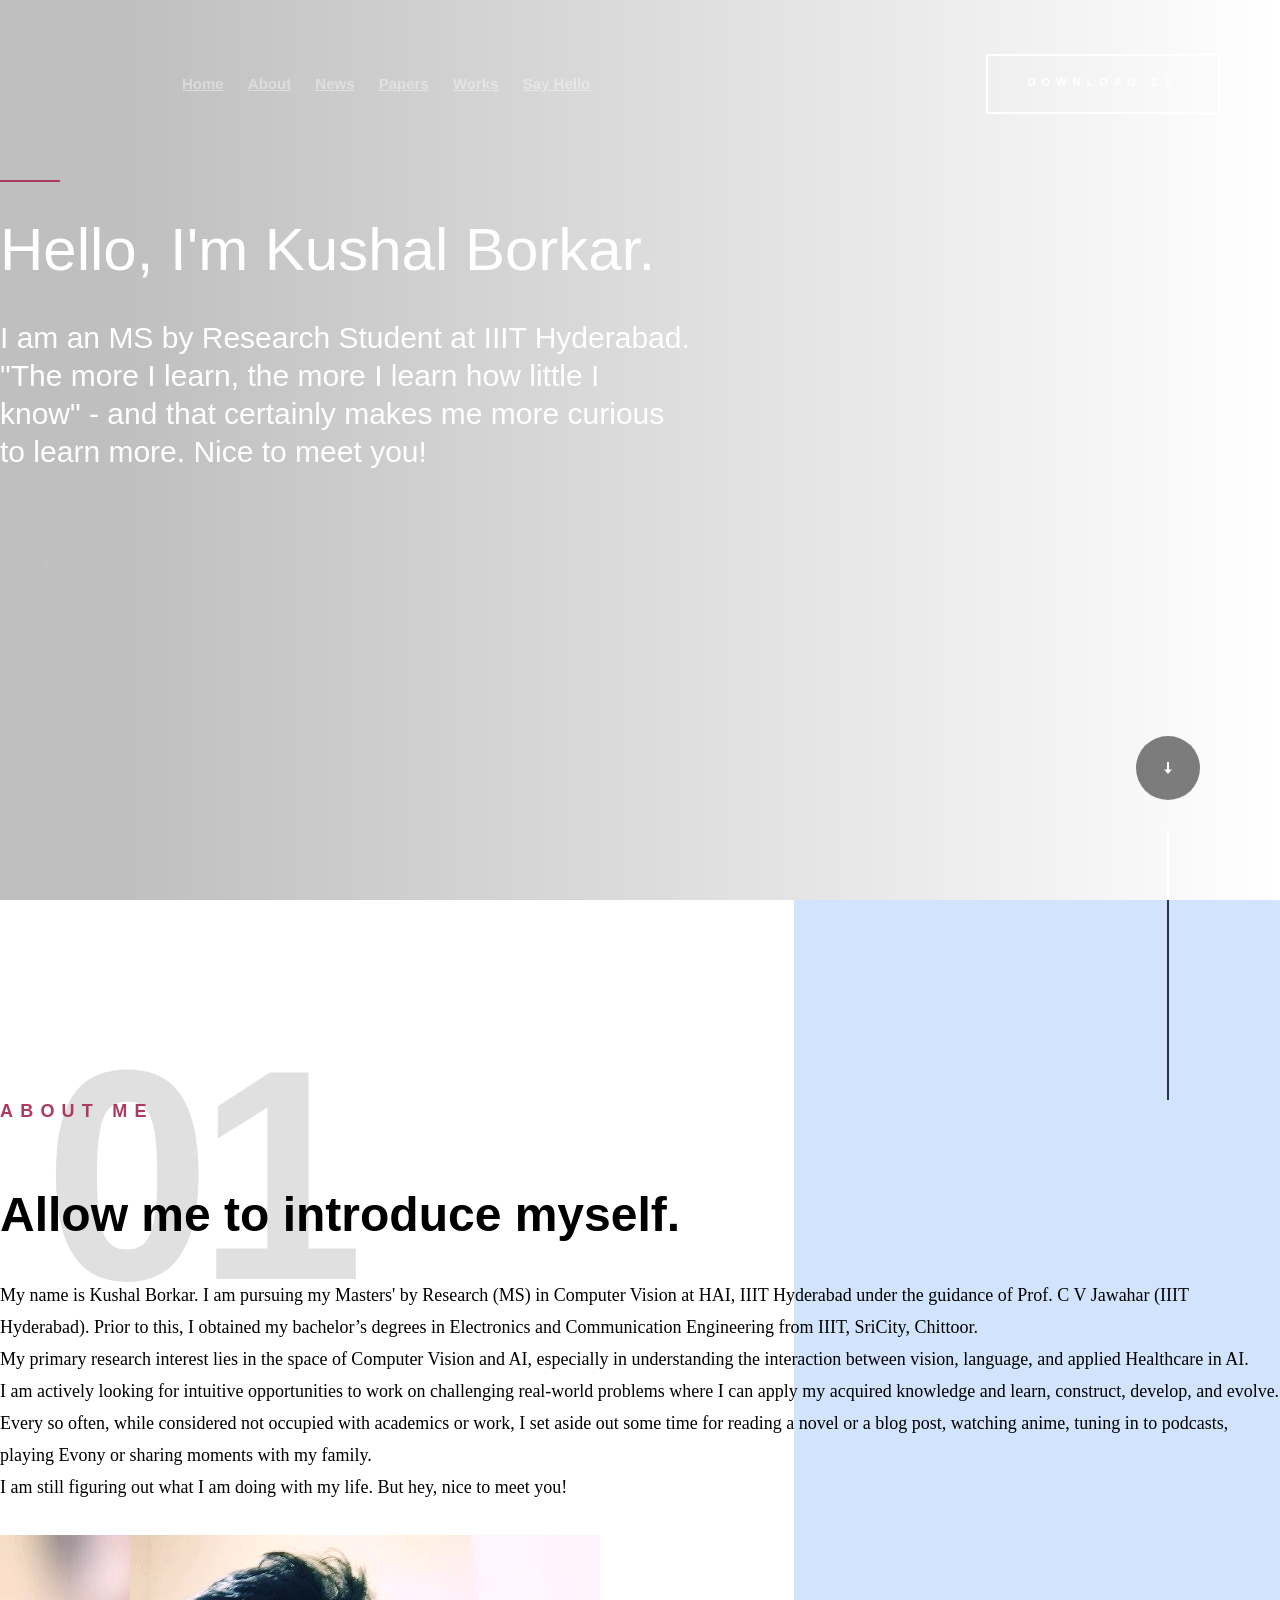
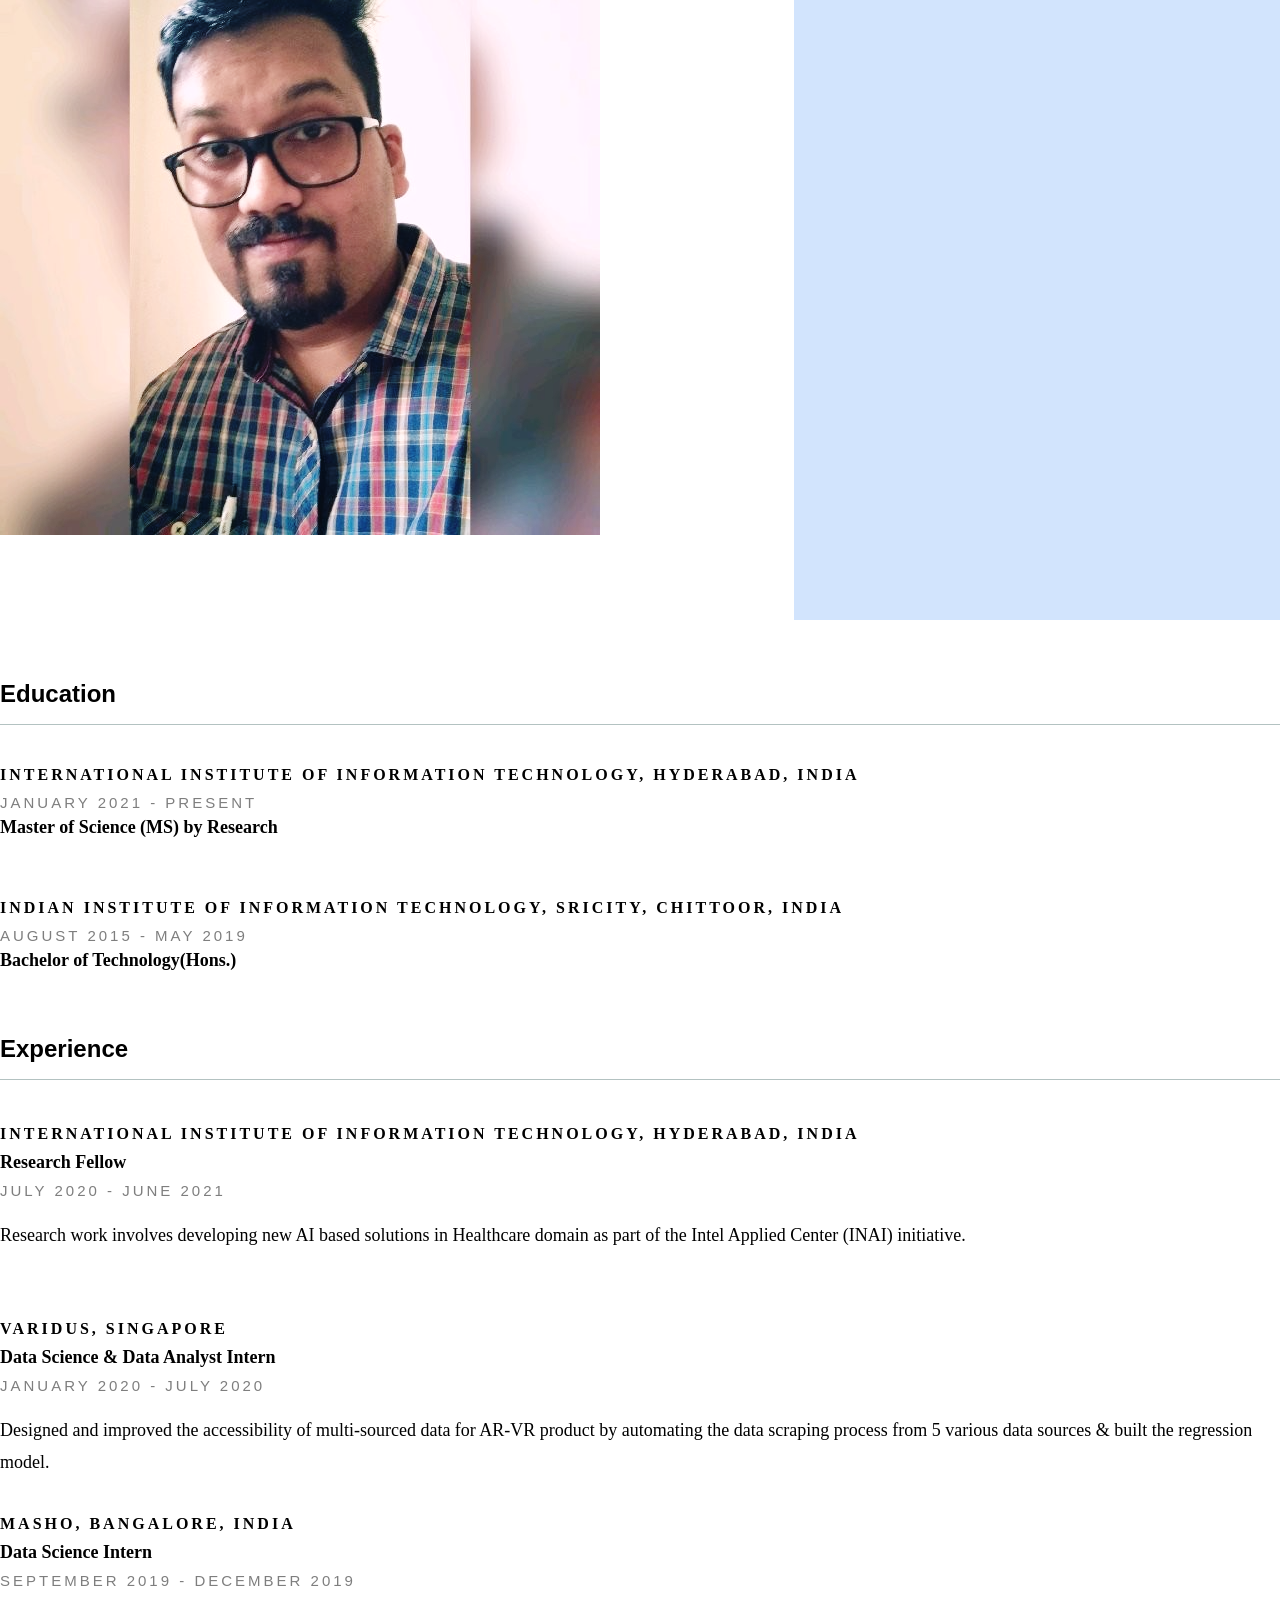
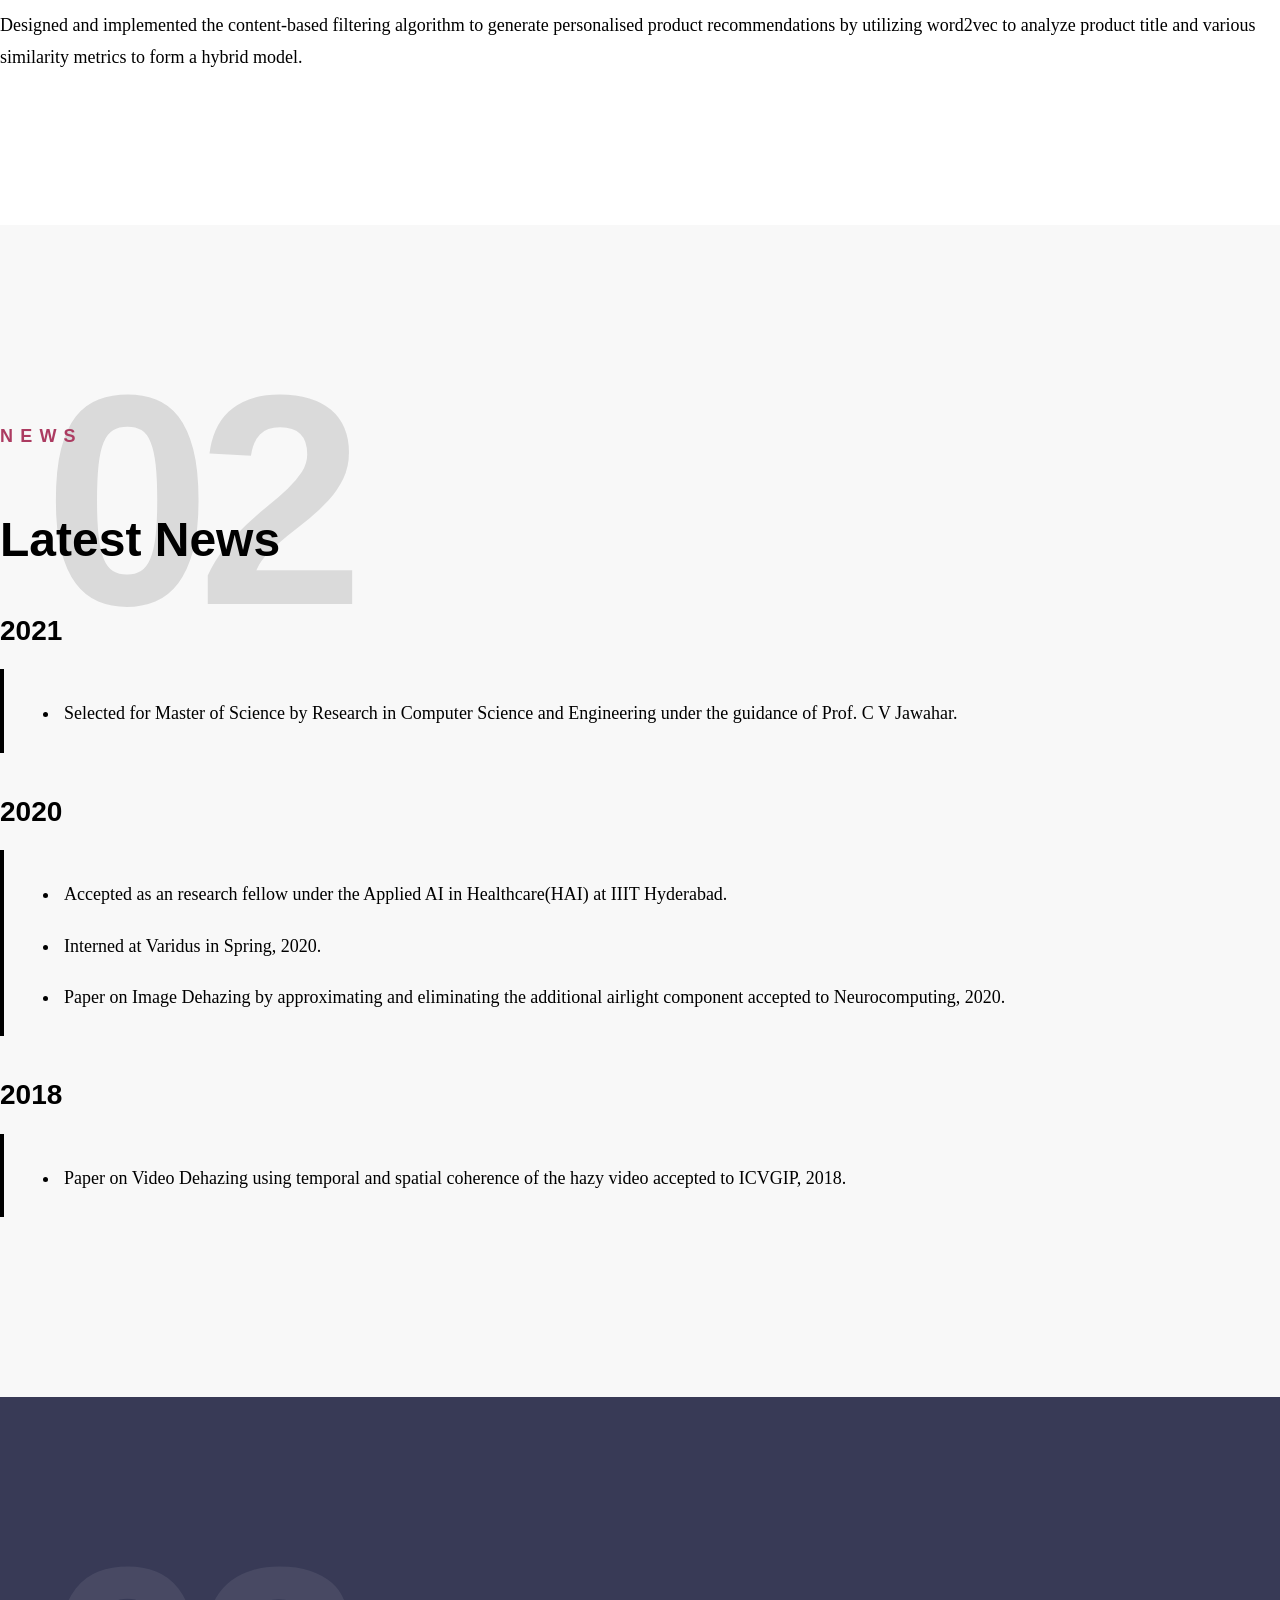
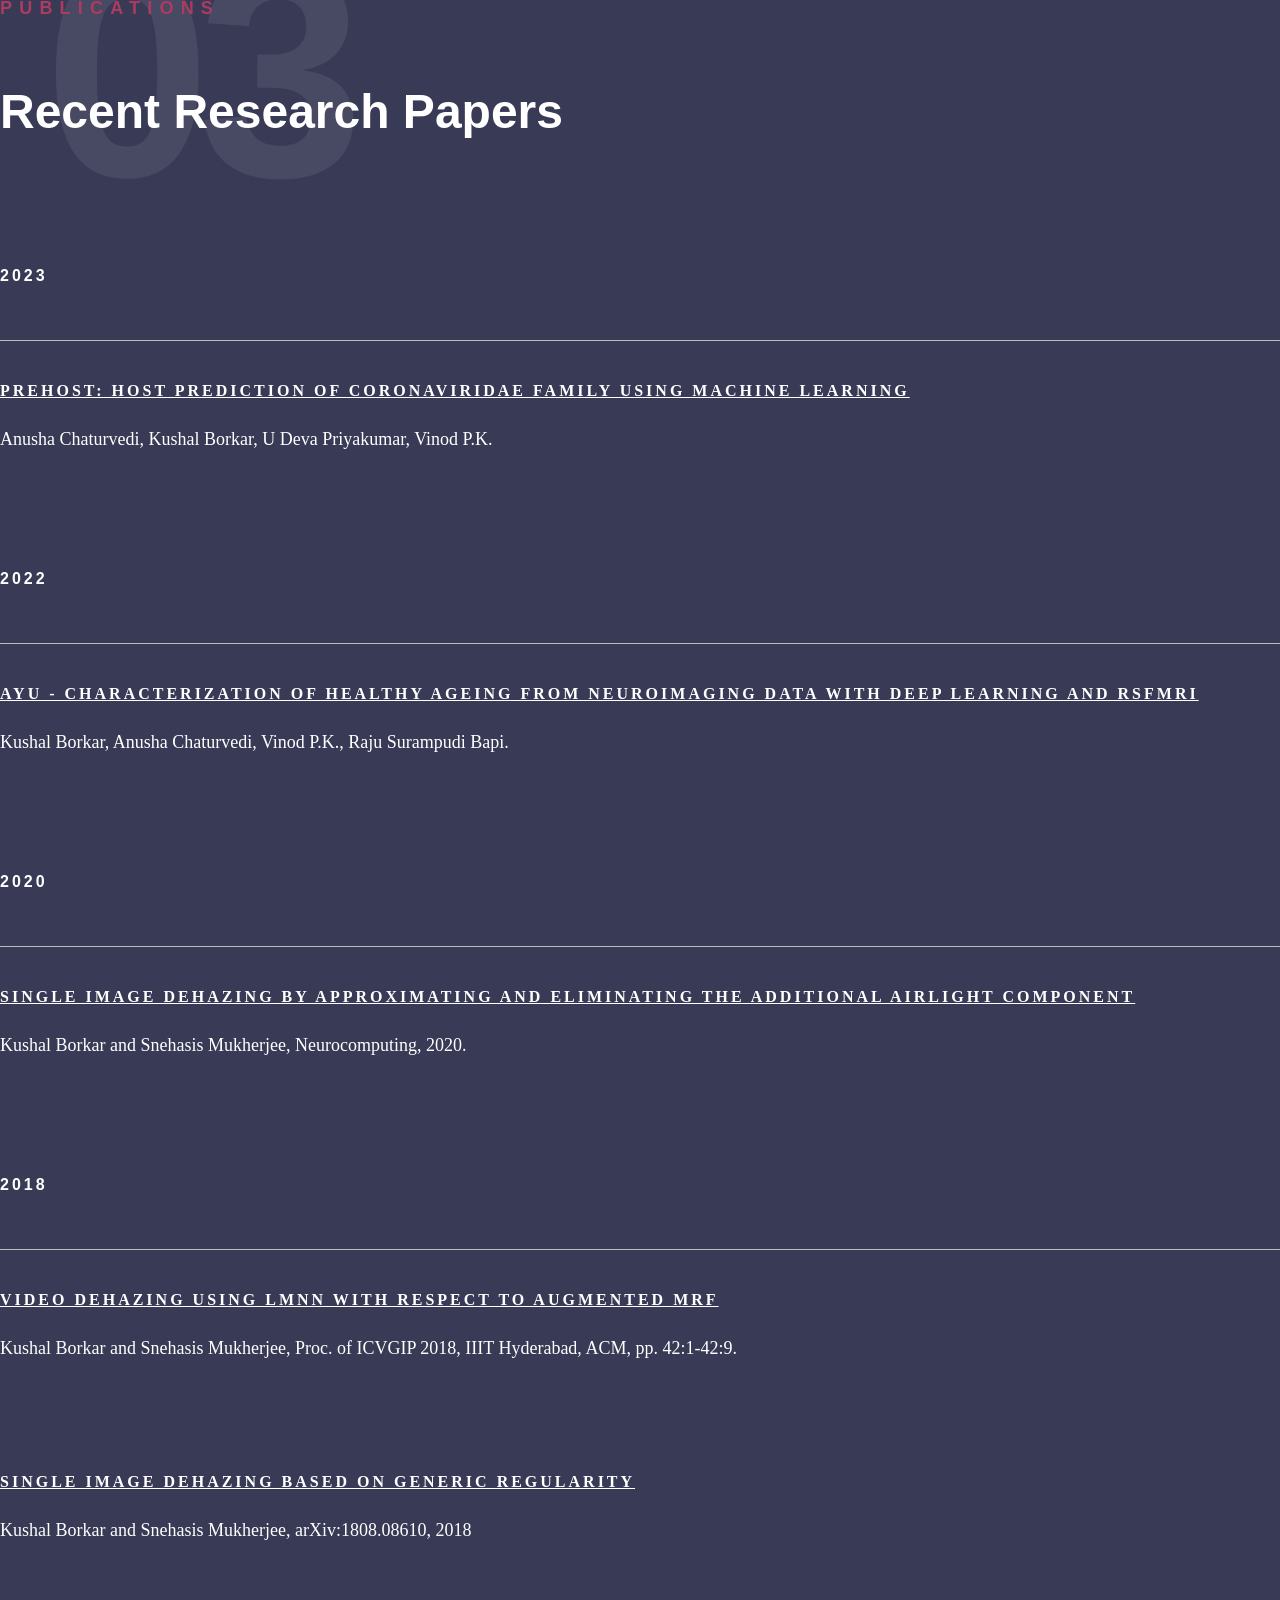
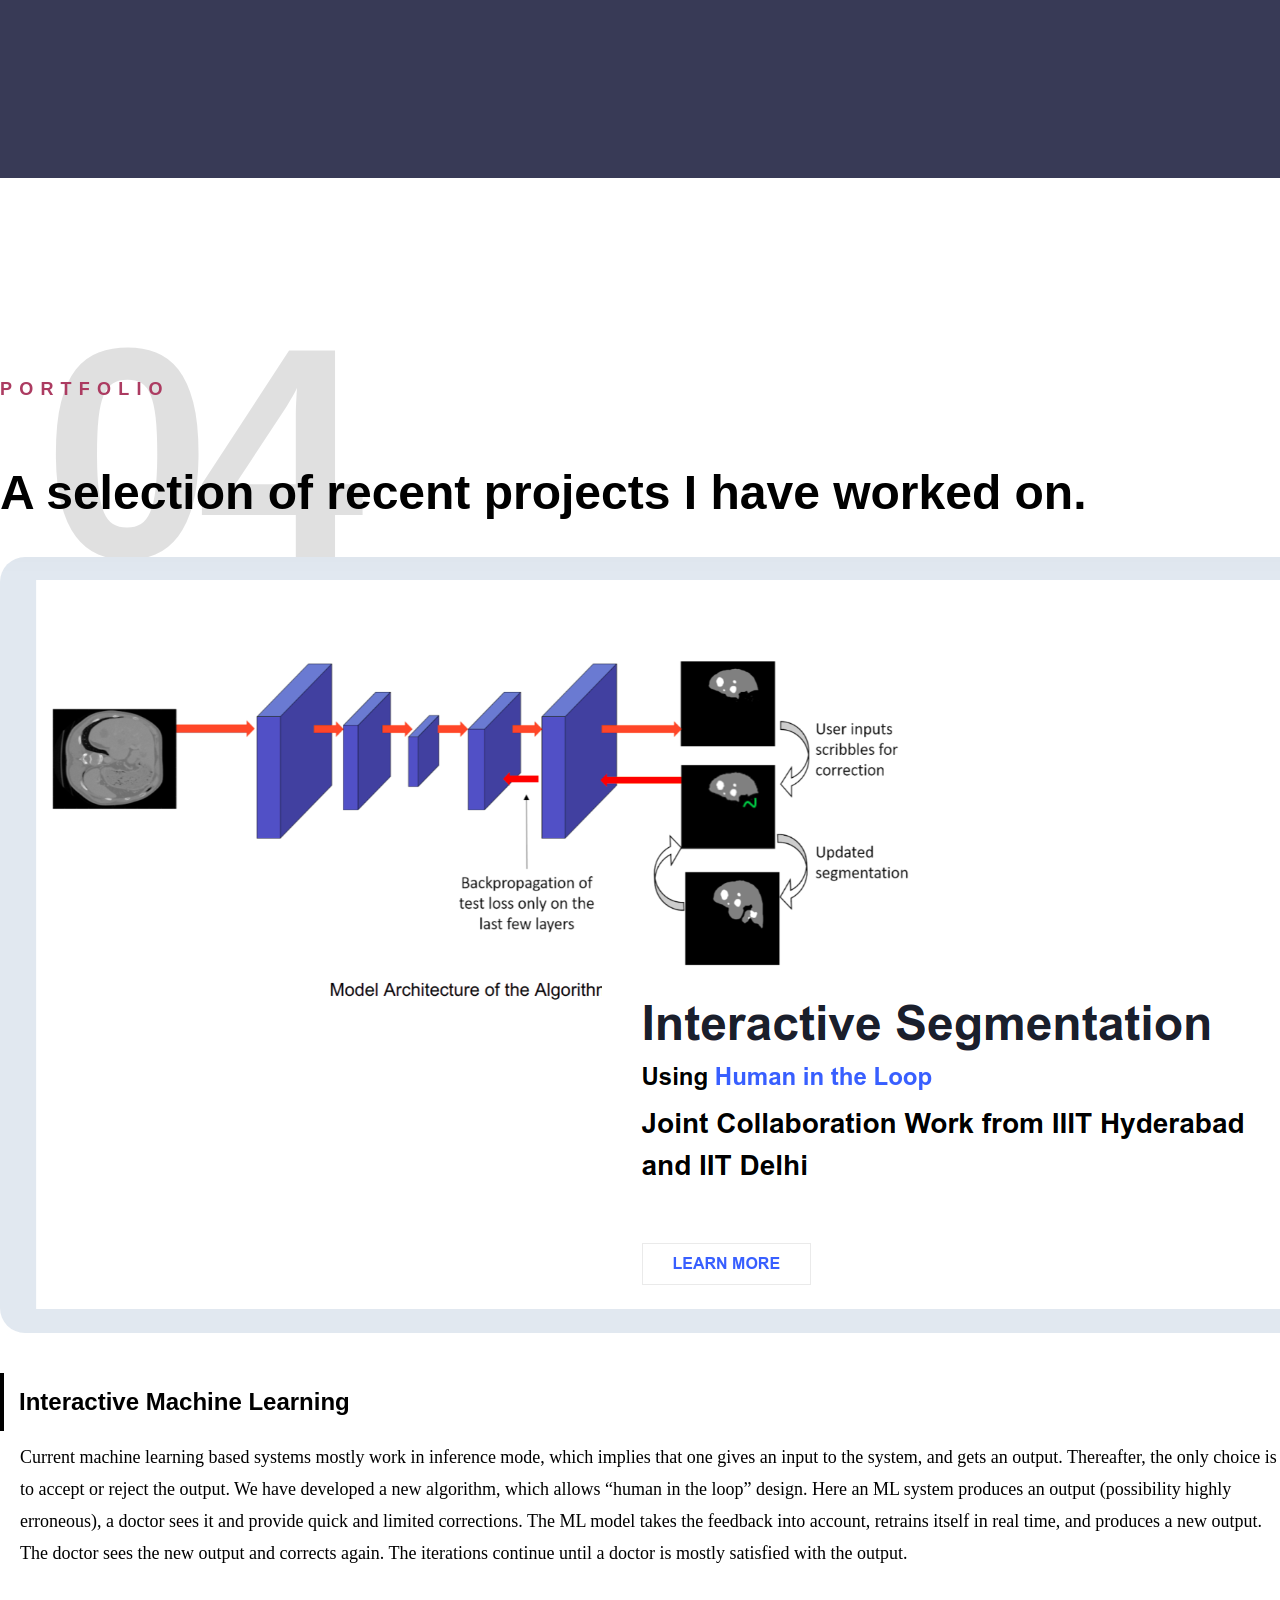
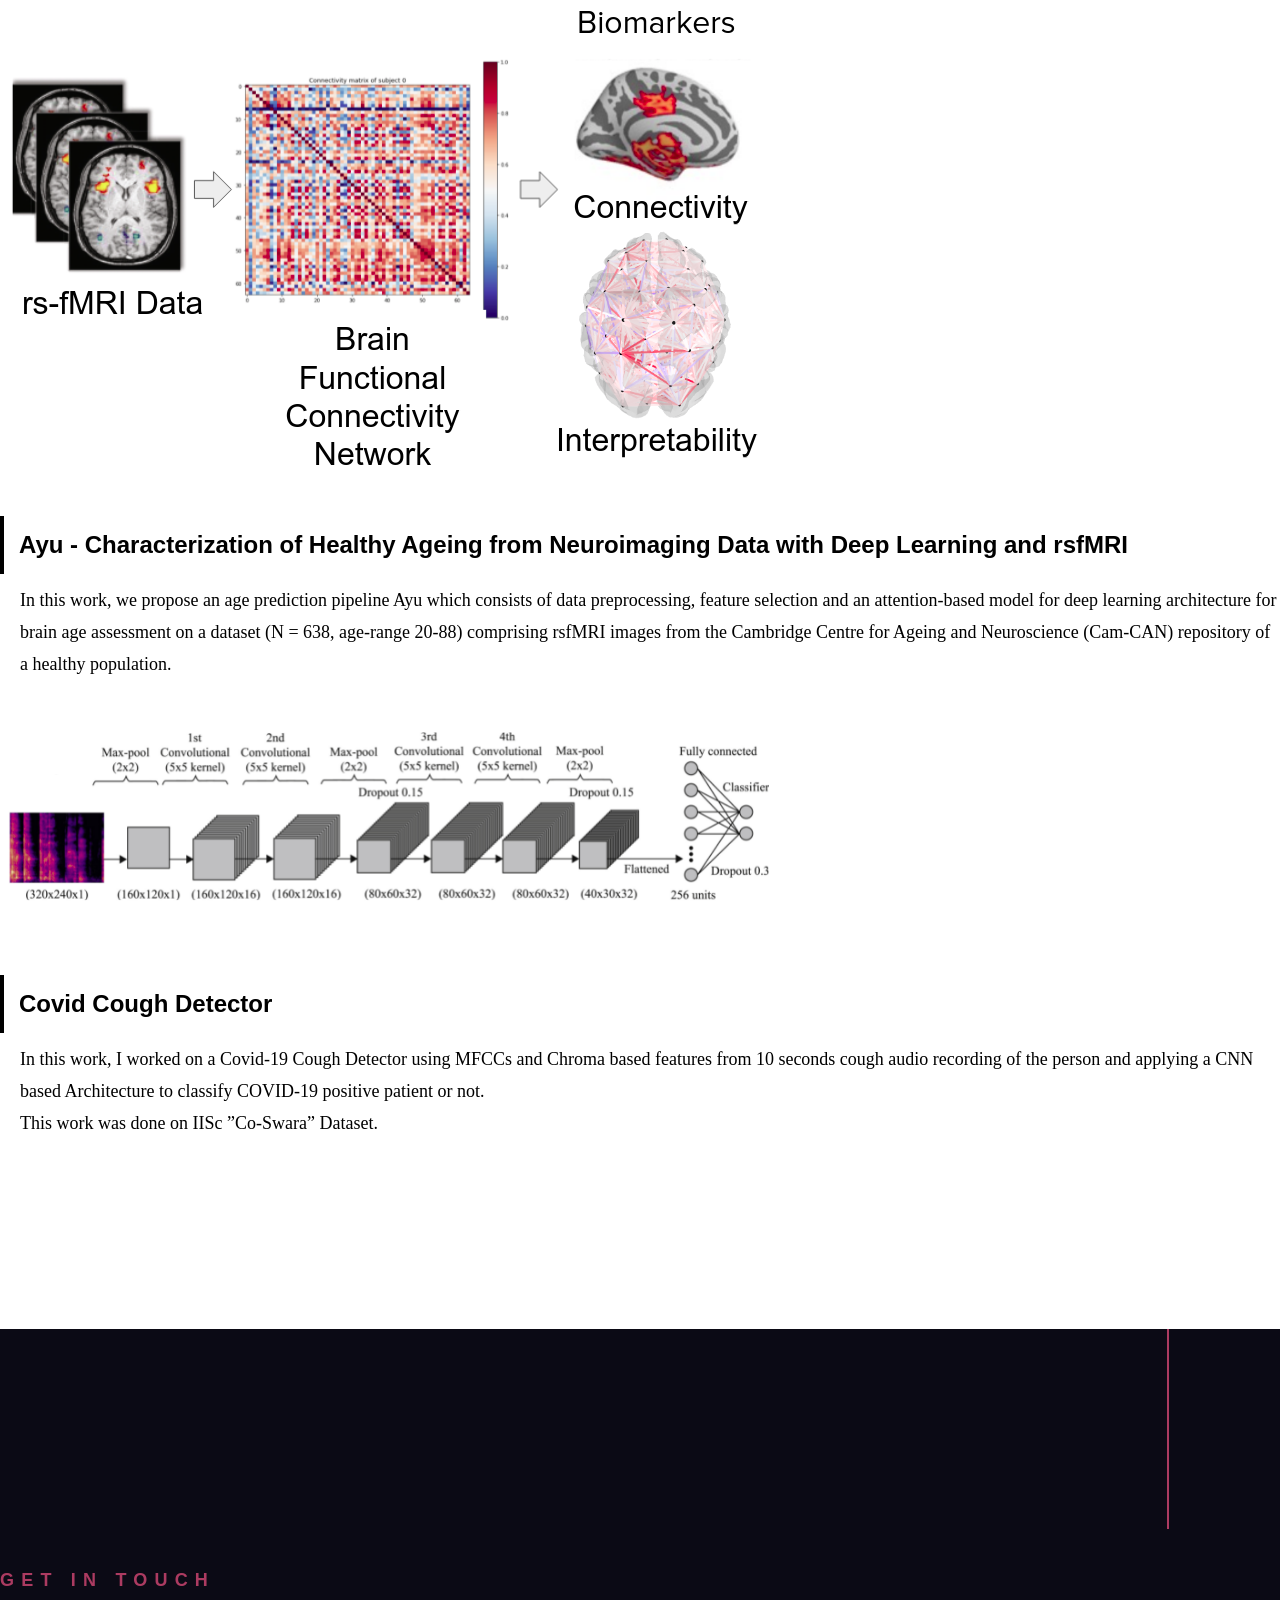
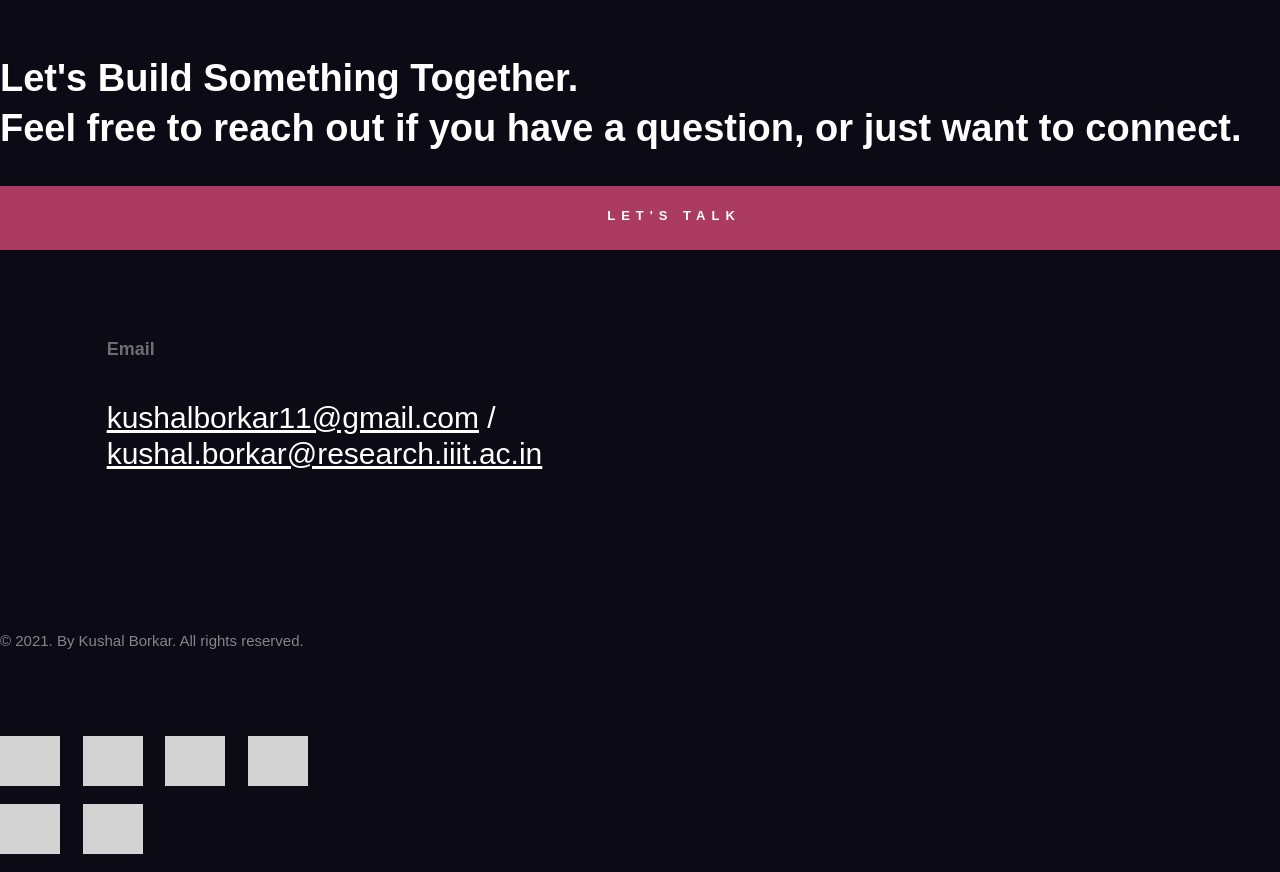
==== commit 94e25b6b: "updated index.html with link by adding new info" ====
--- a/index.html
+++ b/index.html
@@ -341,6 +341,38 @@
 
             <div class="column large-3 s-services__leftcol">
                 <div class="column">
+                    <h6 class='h-dark-bg' data-aos="fade-up">2023</h3>
+                </div>
+            </div>
+            <div class="column large-8" data-aos="fade-up">
+                <div class="position">
+                    <div class="position__header">
+                        <h6 class='h-dark-bg'>
+                            <a href="https://www.frontiersin.org/articles/10.3389/fncom.2022.940922/full">PREHOST: Host prediction of coronaviridae family using machine learning</a><br>
+                        </h6>
+                        <p><span class="position__pos">Anusha Chaturvedi, Kushal Borkar, U Deva Priyakumar, Vinod P.K.</span></p>
+                    </div>
+                </div>
+            </div>
+
+            <div class="column large-3 s-services__leftcol">
+                <div class="column">
+                    <h6 class='h-dark-bg' data-aos="fade-up">2022</h3>
+                </div>
+            </div>
+            <div class="column large-8" data-aos="fade-up">
+                <div class="position">
+                    <div class="position__header">
+                        <h6 class='h-dark-bg'>
+                            <a href="https://www.frontiersin.org/articles/10.3389/fncom.2022.940922/full">Ayu - Characterization of Healthy Ageing from Neuroimaging Data with Deep Learning and rsfMRI</a><br>
+                        </h6>
+                        <p><span class="position__pos">Kushal Borkar, Anusha Chaturvedi, Vinod P.K., Raju Surampudi Bapi.</span></p>
+                    </div>
+                </div>
+            </div>
+
+            <div class="column large-3 s-services__leftcol">
+                <div class="column">
                     <h6 class='h-dark-bg' data-aos="fade-up">2020</h3>
                 </div>
             </div>
@@ -381,21 +413,11 @@
                 </div>
             </div>
 
-            <div class="column large-3 s-services__leftcol">
+            <!-- <div class="column large-3 s-services__leftcol">
                 <div class="column">
                     <h6 style="color: #ffffff;" data-aos="fade-up">Work in Progess</h3>
                 </div>
-            </div>
-            <div class="column large-8" data-aos="fade-up">
-                <div class="position">
-                    <div class="position__header">
-                        <h6 class='h-dark-bg'>
-                            Ayu - Characterization of Healthy Ageing from Neuroimaging Data with Deep Learning and rsfMRI
-                        </h6>
-                        <p><span class="position__pos">Kushal Borkar, Anusha Chaturvedi, Vinod P.K., Raju Surampudi Bapi.</span></p>
-                    </div>
-                </div>
-            </div>
+            </div> -->
 
         </div> <!-- s-services__content -->
 
@@ -417,6 +439,23 @@
         </div> <!-- s-porfolio__header -->
 
         <div class="row s-porfolio__list">
+            <div class="column large-6 medium-8 tab-full" data-aos="fade-up">
+                <div class="portfolio-item">
+                    <img src="images/portfolio/interactive_seg.png" alt="">
+                </div>
+            </div> <!-- end column -->
+
+            <div class="column large-6 medium-8 tab-full" data-aos="fade-up">
+                <div class="portfolio-item">
+                    <blockquote>
+                        <h3>Interactive Machine Learning</h3>
+                    </blockquote>
+                    <p>
+                        Current machine learning based systems mostly work in inference mode, which implies that one gives an input to the system, and gets an output. Thereafter, the only choice is to accept or reject the output. We have developed a new algorithm, which allows “human in the loop” design. Here an ML system produces an output (possibility highly erroneous), a doctor sees it and provide quick and limited corrections. The ML model takes the feedback into account, retrains itself in real time, and produces a new output. The doctor sees the new output and corrects again. The iterations continue until a doctor is mostly satisfied with the output.
+                    </p>
+                </div>
+            </div> <!-- end column -->
+
             <div class="column large-6 medium-8 tab-full" data-aos="fade-up">
                 <div class="portfolio-item">
                     <img src="images/portfolio/brainFC.png" alt="">
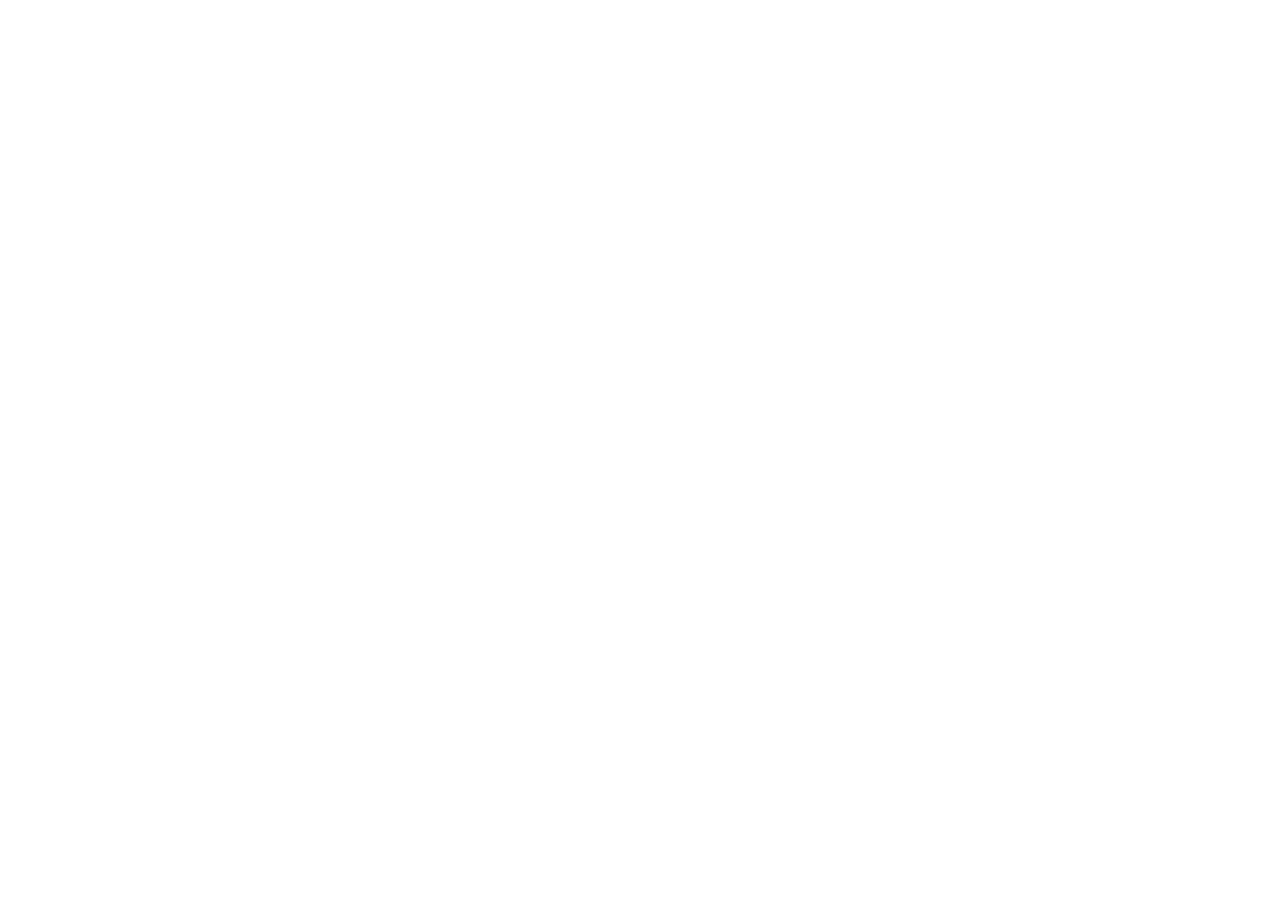
==== commit b0394884: "Replace old site with redirect to new portfolio" ====
--- a/index.html
+++ b/index.html
@@ -1,605 +1,14 @@
-<!DOCTYPE html>
-<html class="no-js" lang="en">
-<head>
-
-    <!--- basic page needs
-    ================================================== -->
-    <meta charset="utf-8">
-    <title>Kushal Borkar</title>
-    <meta name="description" content="">
-    <meta name="author" content="">
-
-    <!-- mobile specific metas
-    ================================================== -->
-    <meta name="viewport" content="width=device-width, initial-scale=1">
-
-    <!-- CSS
-    ================================================== -->
-    <link rel="stylesheet" href="css/base.css">
-    <link rel="stylesheet" href="css/main.css">
-    <link rel="stylesheet" href="css/vendor.css">
-
-    <!-- script
-    ================================================== -->
-    <script src="js/modernizr.js"></script>
-
-    <!-- favicons
-    ================================================== -->
-    <link rel="apple-touch-icon" sizes="180x180" href="apple-touch-icon.png">
-    <link rel="icon" type="image/png" sizes="32x32" href="favicon-32x32.png">
-    <link rel="icon" type="image/png" sizes="16x16" href="favicon-16x16.png">
-    <link rel="manifest" href="site.webmanifest">
-
-</head>
-
-<body id="top">
-
-
-    <!-- preloader
-    ================================================== -->
-    <div id="preloader">
-        <div id="loader" class="dots-fade">
-            <div></div>
-            <div></div>
-            <div></div>
-        </div>
-    </div>
-
-
-    <!-- header
-    ================================================== -->
-    <header class="s-header">
-
-        <div class="header-content">
-
-            <nav class="row header-nav-wrap">
-                <ul class="header-nav">
-                    <li><a class="smoothscroll" href="#hero" title="Intro">Home</a></li>
-                    <li><a class="smoothscroll" href="#about" title="About">About</a></li>
-                    <li><a class="smoothscroll" href="#news" title="News">News</a></li>
-                    <li><a class="smoothscroll" href="#services" title="Services">Papers</a></li>
-                    <li><a class="smoothscroll" href="#portfolio" title="Works">Works</a></li>
-                    <li><a class="smoothscroll" href="#contact" title="Contact">Say Hello</a></li>
-                </ul>
-            </nav> <!-- end header-nav-wrap -->
-
-            <a href="https://drive.google.com/file/d/1nH6QzsTphuXpw4_5-gSk4mLfXHxFE50A/view?usp=sharing" class="btn btn--stroke btn--small">Download CV</a>
-
-        </div> <!-- end header-content -->
-
-        <a class="header-menu-toggle" href="#0"><span>Menu</span></a>
-
-    </header>
-
-
-    <!-- hero
-    ================================================== -->
-    <section id="hero" class="s-hero target-section" data-parallax="scroll" data-image-src="images/1729.jpg" data-natural-width=3000 data-natural-height=2000 data-position-y=center>
-
-        <div class="row hero-content">
-            <div class="column large-full">
-
-                <h1>Hello, I'm Kushal Borkar.</h1>
-                <h3>
-                    I am an MS by Research Student at IIIT Hyderabad.<br>
-                    "The more I learn, the more I learn how little I <br>
-                    know" - and that certainly makes me more curious <br>
-                    to learn more. Nice to meet you!
-                </h3>
-
-                <ul class="hero-social">
-                    <li>
-                        <a href="#0" title=""></a>
-                    </li>
-                    <li>
-                        <a href="#0" title=""></a>
-                    </li>
-                </ul> <!-- end hero-social -->
-
-            </div>
-
-        </div> <!-- end hero-content -->
-
-        <div class="hero-scroll">
-            <a href="#about" class="scroll-link smoothscroll">
-                <svg xmlns="http://www.w3.org/2000/svg" width="24" height="24" viewBox="0 0 24 24"><path d="M12 24l-8-9h6v-15h4v15h6z"/></svg>
-            </a>
-        </div> <!-- end hero-scroll -->
-
-    </section> <!-- end s-hero -->
-
-
-    <!-- about
-    ================================================== -->
-    <section id="about" class="s-about target-section">
-
-        <div class="s-about__section s-about__section--profile">
-
-            <div class="right-vert-line"></div>
-
-            <div class="row">
-                <div class="column large-6 medium-8 tab-full">
-
-                    <div class="section-intro" data-num="01" data-aos="fade-up">
-                        <h3 class="subhead">About Me</h3>
-                        <h1 class="display-1">Allow me to introduce myself.</h1>
-                    </div>
-
-                    <p data-aos="fade-up">
-                        My name is Kushal Borkar. I am pursuing my Masters' by Research (MS) in Computer Vision at HAI, IIIT Hyderabad under the guidance of Prof. C V Jawahar (IIIT Hyderabad). Prior to this, I obtained my bachelor’s degrees in Electronics and Communication Engineering from IIIT, SriCity, Chittoor.
-                        <br>
-                        My primary research interest lies in the space of Computer Vision and AI, especially in understanding the interaction between vision, language, and applied Healthcare in AI.
-                        <br>
-                        I am actively looking for intuitive opportunities to work on challenging real-world problems where I can apply my acquired knowledge and learn, construct, develop, and evolve.
-                        <br>
-                        Every so often, while considered not occupied with academics or work, I set aside out some time for reading a novel or a blog post, watching anime, tuning in to podcasts, playing Evony or sharing moments with my family.
-                        <br>
-                        I am still figuring out what I am doing with my life. But hey, nice to meet you!
-                    </p>
-
-                </div>
-
-                <div class="column large-5 medium-9 tab-full" style="margin:auto; padding:auto;" data-aos="fade-up">
-                    <p><img src="images/img.png"
-                        sizes="(max-width: 600px) 600vw, 600px" alt="">
-                    </p>
-                </div>
-            </div>
-
-        </div> <!-- end s-about__section--profile -->
-
-        <div class="s-about__section">
-            <div class="row s-services__content">
-                <div class="column">
-                    <h3 data-aos="fade-up">Education</h3>
-                </div>
-
-                <div class="column large-8" data-aos="fade-up">
-                    <div class="position">
-                        <div class="position__header">
-                            <h6>
-                                <span class="position__co">International Institute of Information Technology, Hyderabad, India</span>
-                            </h6>
-                            <div class="position__timeframe">
-                                January 2021 - Present
-                            </div>
-                            <h6>
-                                <span class="position__pos">Master of Science (MS) by Research</span>
-                            </h6>
-                        </div>
-                    </div>
-                </div> <!-- end column -->
-            </div>
-
-            <div class="row s-services__content">
-                <div class="column">
-                </div>
-
-                <div class="column large-8" data-aos="fade-up">
-                    <div class="position__header">
-                        <h6>
-                            <span class="position__co">Indian Institute of Information Technology, SriCity, Chittoor, India</span>
-                        </h6>
-                        <div class="position__timeframe">
-                            August 2015 - May 2019
-                        </div>
-                        <h6>
-                            <span class="position__pos">Bachelor of Technology(Hons.)</span>
-                        </h6>
-                    </div>
-                </div> <!-- end column -->
-            </div>
-
-        </div>
-
-        <div class="s-about__section">
-            <div class="row s-services__content">
-                <div class="column">
-                    <h3 data-aos="fade-up">Experience</h3>
-                </div>
-
-                <div class="column large-8" data-aos="fade-up">
-                    <div class="position">
-                        <div class="position__header">
-                            <h6>
-                                <h6>
-                                    <span class="position__co">International Institute of Information Technology, Hyderabad, India</span><br>
-                                    <span class="position__pos">Research Fellow</span>
-                                </h6>
-                                <div class="position__timeframe">
-                                    July 2020 - June 2021
-                                </div>
-                            </h6>
-                            <p>
-                            Research work involves developing new AI based solutions in Healthcare domain as part of the Intel Applied Center (INAI) initiative.
-                            </p>
-                        </div>
-                    </div>
-                </div> <!-- end column -->
-            </div>
-
-            <div class="row s-services__content">
-                <div class="column">
-                </div>
-
-                <div class="column large-8" data-aos="fade-up">
-                    <div class="position__header">
-                        <h6>
-                            <span class="position__co">Varidus, Singapore</span><br>
-                            <span class="position__pos">Data Science & Data Analyst Intern</span>
-                        </h6>
-                        <div class="position__timeframe">
-                            January 2020 - July 2020
-                        </div>
-                        <p>
-                        Designed and improved the accessibility of multi-sourced data for AR-VR product by automating the data scraping process from 5 various data sources & built the regression model.
-                        </p>
-                    </div>
-                </div> <!-- end column -->
-            </div>
-
-            <div class="row s-services__content">
-                <div class="column">
-                </div>
-
-                <div class="column large-8" data-aos="fade-up">
-                    <div class="position__header">
-                        <h6>
-                            <span class="position__co">Masho, Bangalore, India</span><br>
-                            <span class="position__pos">Data Science Intern</span>
-                        </h6>
-                        <div class="position__timeframe">
-                            September 2019 - December 2019
-                        </div>
-                        <p>
-                        Designed and implemented the content-based filtering algorithm to generate personalised product recommendations by utilizing word2vec to analyze product title and various similarity metrics to form a hybrid model.
-                        </p>
-                    </div>
-                </div> <!-- end column -->
-            </div>
-        </div>
-    </section>
-
-    <!-- news
-    ================================================== -->
-    <section id="news" class="s-news">
-
-        <div class="row">
-            <div class="column large-6 medium-8 tab-full">
-                <div class="section-intro" data-num="02" data-aos="fade-up">
-                    <h3 class="subhead">News</h3>
-                    <h1 class="display-1">Latest News</h1>
-                </div>
-            </div>
-        </div>
-
-        <div class="row">
-            <div class="column large-2 medium-4 tab-full">
-                <h4 data-aos="fade-up">2021</h3>
-            </div>
-            <div class="column large-9 medium-10 tab-full" data-aos="fade-up">
-                <blockquote>
-                    <ul>
-                        <li>
-                            <p>Selected for Master of Science by Research in Computer Science and Engineering under the guidance of Prof. C V Jawahar.</p>
-                        </li>
-                    </ul>
-                </blockquote>
-            </div>
-
-            <div class="column large-2 medium-4 tab-full">
-                <h4 data-aos="fade-up">2020</h3>
-            </div>
-            <div class="column large-9 medium-10 tab-full" data-aos="fade-up">
-                <blockquote>
-                    <ul>
-                        <li>
-                            <p>Accepted as an research fellow under the Applied AI in Healthcare(HAI) at IIIT Hyderabad.</p>
-                        </li>
-                        <li>
-                            <p>Interned at Varidus in Spring, 2020.</p>
-                        </li>
-                        <li>
-                            <p>Paper on Image Dehazing by approximating and eliminating the additional airlight component accepted to Neurocomputing, 2020.</p>
-                        </li>
-                    </ul>
-                </blockquote>
-            </div>
-
-            <div class="column large-2 medium-4 tab-full">
-                <h4 data-aos="fade-up">2018</h3>
-            </div>
-            <div class="column large-9 medium-10 tab-full" data-aos="fade-up">
-                <blockquote>
-                    <ul>
-                        <li>
-                            <p>Paper on Video Dehazing using temporal and spatial coherence of the hazy video accepted to ICVGIP, 2018.</p>
-                        </li>
-                    </ul>
-                </blockquote>
-            </div>
-        </div> <!-- end row -->
-    </section>
-
-    <!-- services
-    ================================================== -->
-    <section id="services" class="s-services target-section h-dark-bg">
-
-        <div class="row s-services__content">
-
-            <div class="column large-7 s-services__leftcol">
-                <div class="section-intro" data-num="03" data-aos="fade-up">
-                    <h3 class="subhead">Publications</h3>
-
-                    <h1 class="display-1">
-                    Recent Research Papers
-                    </h1>
-                </div>
-            </div> <!-- end  s-services--leftcol -->
-            <div class="column large-5" data-aos="fade-up">
-            </div>
-
-            <div class="column large-3 s-services__leftcol">
-                <div class="column">
-                    <h6 class='h-dark-bg' data-aos="fade-up">2023</h3>
-                </div>
-            </div>
-            <div class="column large-8" data-aos="fade-up">
-                <div class="position">
-                    <div class="position__header">
-                        <h6 class='h-dark-bg'>
-                            <a href="https://www.frontiersin.org/articles/10.3389/fncom.2022.940922/full">PREHOST: Host prediction of coronaviridae family using machine learning</a><br>
-                        </h6>
-                        <p><span class="position__pos">Anusha Chaturvedi, Kushal Borkar, U Deva Priyakumar, Vinod P.K.</span></p>
-                    </div>
-                </div>
-            </div>
-
-            <div class="column large-3 s-services__leftcol">
-                <div class="column">
-                    <h6 class='h-dark-bg' data-aos="fade-up">2022</h3>
-                </div>
-            </div>
-            <div class="column large-8" data-aos="fade-up">
-                <div class="position">
-                    <div class="position__header">
-                        <h6 class='h-dark-bg'>
-                            <a href="https://www.frontiersin.org/articles/10.3389/fncom.2022.940922/full">Ayu - Characterization of Healthy Ageing from Neuroimaging Data with Deep Learning and rsfMRI</a><br>
-                        </h6>
-                        <p><span class="position__pos">Kushal Borkar, Anusha Chaturvedi, Vinod P.K., Raju Surampudi Bapi.</span></p>
-                    </div>
-                </div>
-            </div>
-
-            <div class="column large-3 s-services__leftcol">
-                <div class="column">
-                    <h6 class='h-dark-bg' data-aos="fade-up">2020</h3>
-                </div>
-            </div>
-            <div class="column large-8" data-aos="fade-up">
-                <div class="position">
-                    <div class="position__header">
-                        <h6 class='h-dark-bg'>
-                            <a href="https://www.sciencedirect.com/science/article/abs/pii/S0925231220303726">Single image dehazing by approximating and eliminating the additional airlight component</a><br>
-                        </h6>
-                        <p><span class="position__pos">Kushal Borkar and Snehasis Mukherjee, Neurocomputing, 2020.</span></p>
-                    </div>
-                </div>
-            </div>
-
-            <div class="column large-3 s-services__leftcol">
-                <div class="column">
-                    <h6 class='h-dark-bg' data-aos="fade-up">2018</h3>
-                </div>
-            </div>
-            <div class="column large-8" data-aos="fade-up">
-                <div class="position">
-                    <div class="position__header">
-                        <h6 class='h-dark-bg'>
-                            <a href="https://dl.acm.org/doi/10.1145/3293353.3293395">Video Dehazing Using LMNN with Respect to Augmented MRF</a><br>
-                        </h6>
-                        <p><span class="position__pos">Kushal Borkar and Snehasis Mukherjee, Proc. of ICVGIP 2018, IIIT Hyderabad, ACM, pp. 42:1-42:9.</span></p>
-                    </div>
-                </div>
-            </div>
-
-            <div class="column large-3 s-services__leftcol"></div>
-            <div class="column large-8" data-aos="fade-up">
-                <div class="position__header">
-                    <h6 class='h-dark-bg'>
-                        <a href="https://arxiv.org/abs/1808.08610">Single Image Dehazing Based on Generic Regularity</a><br>
-                    </h6>
-                    <p><span class="position__pos">Kushal Borkar and Snehasis Mukherjee, arXiv:1808.08610, 2018</span></p>
-                </div>
-            </div>
-
-            <!-- <div class="column large-3 s-services__leftcol">
-                <div class="column">
-                    <h6 style="color: #ffffff;" data-aos="fade-up">Work in Progess</h3>
-                </div>
-            </div> -->
-
-        </div> <!-- s-services__content -->
-
-    </section> <!-- end s-services -->
-
-    <!-- portfolio
-    ================================================== -->
-    <section id="portfolio" class="s-portfolio target-section">
-
-        <div class="row s-portfolio__header">
-            <div class="column large-8 medium-8 tab-full">
-                <div class="section-intro" data-num="04" data-aos="fade-up">
-                    <h3 class="subhead">Portfolio</h3>
-                    <h1 class="display-1">
-                        A selection of recent projects I have worked on.
-                    </h1>
-                </div>
-            </div>
-        </div> <!-- s-porfolio__header -->
-
-        <div class="row s-porfolio__list">
-            <div class="column large-6 medium-8 tab-full" data-aos="fade-up">
-                <div class="portfolio-item">
-                    <img src="images/portfolio/interactive_seg.png" alt="">
-                </div>
-            </div> <!-- end column -->
-
-            <div class="column large-6 medium-8 tab-full" data-aos="fade-up">
-                <div class="portfolio-item">
-                    <blockquote>
-                        <h3>Interactive Machine Learning</h3>
-                    </blockquote>
-                    <p>
-                        Current machine learning based systems mostly work in inference mode, which implies that one gives an input to the system, and gets an output. Thereafter, the only choice is to accept or reject the output. We have developed a new algorithm, which allows “human in the loop” design. Here an ML system produces an output (possibility highly erroneous), a doctor sees it and provide quick and limited corrections. The ML model takes the feedback into account, retrains itself in real time, and produces a new output. The doctor sees the new output and corrects again. The iterations continue until a doctor is mostly satisfied with the output.
-                    </p>
-                </div>
-            </div> <!-- end column -->
-
-            <div class="column large-6 medium-8 tab-full" data-aos="fade-up">
-                <div class="portfolio-item">
-                    <img src="images/portfolio/brainFC.png" alt="">
-                </div>
-            </div> <!-- end column -->
-
-            <div class="column large-6 medium-8 tab-full" data-aos="fade-up">
-                <div class="portfolio-item">
-                    <blockquote>
-                        <h3>Ayu - Characterization of Healthy Ageing from Neuroimaging Data with Deep Learning and rsfMRI</h3>
-                    </blockquote>
-                    <p>
-                        In this work, we propose an age prediction pipeline Ayu which consists of data preprocessing, feature selection and an attention-based model for deep learning architecture for brain age assessment on a dataset (N = 638, age-range 20-88) comprising rsfMRI images from the Cambridge Centre for Ageing and Neuroscience (Cam-CAN) repository of a healthy population.
-                    </p>
-                </div>
-            </div> <!-- end column -->
-
-            <div class="column large-6 medium-8 tab-full" data-aos="fade-up">
-                <div class="portfolio-item">
-                    <img src="images/portfolio/covid_convnet.png" alt="">
-                </div>
-            </div> <!-- end column -->
-
-            <div class="column large-6 medium-8 tab-full" data-aos="fade-up">
-                <div class="portfolio-item">
-                    <blockquote>
-                        <h3>Covid Cough Detector</h3>
-                    </blockquote>
-                    <p>
-                        In this work, I worked on a Covid-19 Cough Detector using MFCCs and Chroma based features from 10 seconds cough audio recording of the person and applying a CNN based Architecture to classify COVID-19 positive patient or not.
-                        <br>
-                        This work was done on IISc ”Co-Swara” Dataset.
-                        <br>
-                    </p>
-                    <!-- <p>
-                        <br>
-                        <a href= class="btn small" href="">GitHub (for More Info)</a>
-                    </p> -->
-                </div>
-            </div> <!-- end column -->
-
-        </div> <!-- folio-list -->
-
-    </section> <!-- end portfolio -->
-
-    <!-- footer
-    ================================================== -->
-    <footer id="contact" class="s-footer h-dark-bg">
-
-        <div class="right-vert-line"></div>
-
-        <div class="row s-footer__main">
-            <div class="column large-5">
-                <div class="section-intro" data-aos="fade-up">
-                    <h3 class="subhead">Get In Touch</h3>
-
-                    <h2 class="footer-contact-display-1">
-                        Let's Build Something Together.<br>
-                        Feel free to reach out if you have a question,
-                        or just want to connect.
-                    </h4>
-                </div>
-
-                <div class="footer-email-us">
-                    <a href="mailto:kushalborkar.11@gmail.com" class="btn btn--primary h-full-width">Let's Talk</a>
-                </div>
-            </div>
-
-            <div class="column large-6">
-                <div class="footer-contacts">
-                    <div class="footer-contact-block" data-aos="fade-up">
-                        <h5 class="footer-contact-block__header">
-                            Email
-                        </h5>
-                        <p class="footer-contact-block__content">
-                            <a href="mailto:kushalborkar.11@gmail.com">kushalborkar11@gmail.com</a> /
-                            <br>
-                            <a href="mailto:kushal.borkar@research.iiit.ac.in">kushal.borkar@research.iiit.ac.in</a>
-                        </p>
-                    </div> <!-- end footer-contact-block -->
-                    <br>
-                </div>
-            </div>
-        </div> <!-- end s-footer__main -->
-
-        <div class="row s-footer__bottom">
-            <div class="column large-full ss-copyright">
-                <span>© 2021. By Kushal Borkar. All rights reserved.</span>
-            </div> <!-- end ss-copyright -->
-
-            <div class="ss-go-top">
-                <a class="smoothscroll" title="Back to Top" href="#top">
-                    <svg xmlns="http://www.w3.org/2000/svg" width="24" height="24" viewBox="0 0 24 24"><path d="M12 0l8 9h-6v15h-4v-15h-6z"/></svg>
-                </a>
-            </div> <!-- end ss-go-top -->
-        </div> <!-- end s-footer__bottom -->
-
-    </footer> <!-- end s-footer -->
-
-
-    <!-- photoswipe background
-    ================================================== -->
-    <div aria-hidden="true" class="pswp" role="dialog" tabindex="-1">
-
-        <div class="pswp__bg"></div>
-        <div class="pswp__scroll-wrap">
-
-            <div class="pswp__container">
-                <div class="pswp__item"></div>
-                <div class="pswp__item"></div>
-                <div class="pswp__item"></div>
-            </div>
-
-            <div class="pswp__ui pswp__ui--hidden">
-                <div class="pswp__top-bar">
-                    <div class="pswp__counter"></div><button class="pswp__button pswp__button--close" title="Close (Esc)"></button> <button class="pswp__button pswp__button--share" title=
-                    "Share"></button> <button class="pswp__button pswp__button--fs" title="Toggle fullscreen"></button> <button class="pswp__button pswp__button--zoom" title=
-                    "Zoom in/out"></button>
-                    <div class="pswp__preloader">
-                        <div class="pswp__preloader__icn">
-                            <div class="pswp__preloader__cut">
-                                <div class="pswp__preloader__donut"></div>
-                            </div>
-                        </div>
-                    </div>
-                </div>
-                <div class="pswp__share-modal pswp__share-modal--hidden pswp__single-tap">
-                    <div class="pswp__share-tooltip"></div>
-                </div><button class="pswp__button pswp__button--arrow--left" title="Previous (arrow left)"></button> <button class="pswp__button pswp__button--arrow--right" title=
-                "Next (arrow right)"></button>
-                <div class="pswp__caption">
-                    <div class="pswp__caption__center"></div>
-                </div>
-            </div>
-
-        </div>
-
-    </div> <!-- end photoSwipe background -->
-
-
-    <!-- Java Script
-    ================================================== -->
-    <script src="js/jquery-3.2.1.min.js"></script>
-    <script src="js/plugins.js"></script>
-    <script src="js/main.js"></script>
-
-</body>
+<!doctype html>
+<html lang="en">
+<head>
+  <meta charset="utf-8">
+  <title>Kushal Borkar</title>
+  <meta name="viewport" content="width=device-width, initial-scale=1">
+  <meta http-equiv="refresh" content="0; url=https://kushal-portfolio.kushalborkar-11.workers.dev/">
+  <link rel="canonical" href="https://kushal-portfolio.kushalborkar-11.workers.dev/">
+  <script>location.replace("https://kushal-portfolio.kushalborkar-11.workers.dev/" + location.hash);</script>
+</head>
+<body>
+  <p>Redirecting to <a href="https://kushal-portfolio.kushalborkar-11.workers.dev/">Kushal Borkar's portfolio</a>…</p>
+</body>
+</html>
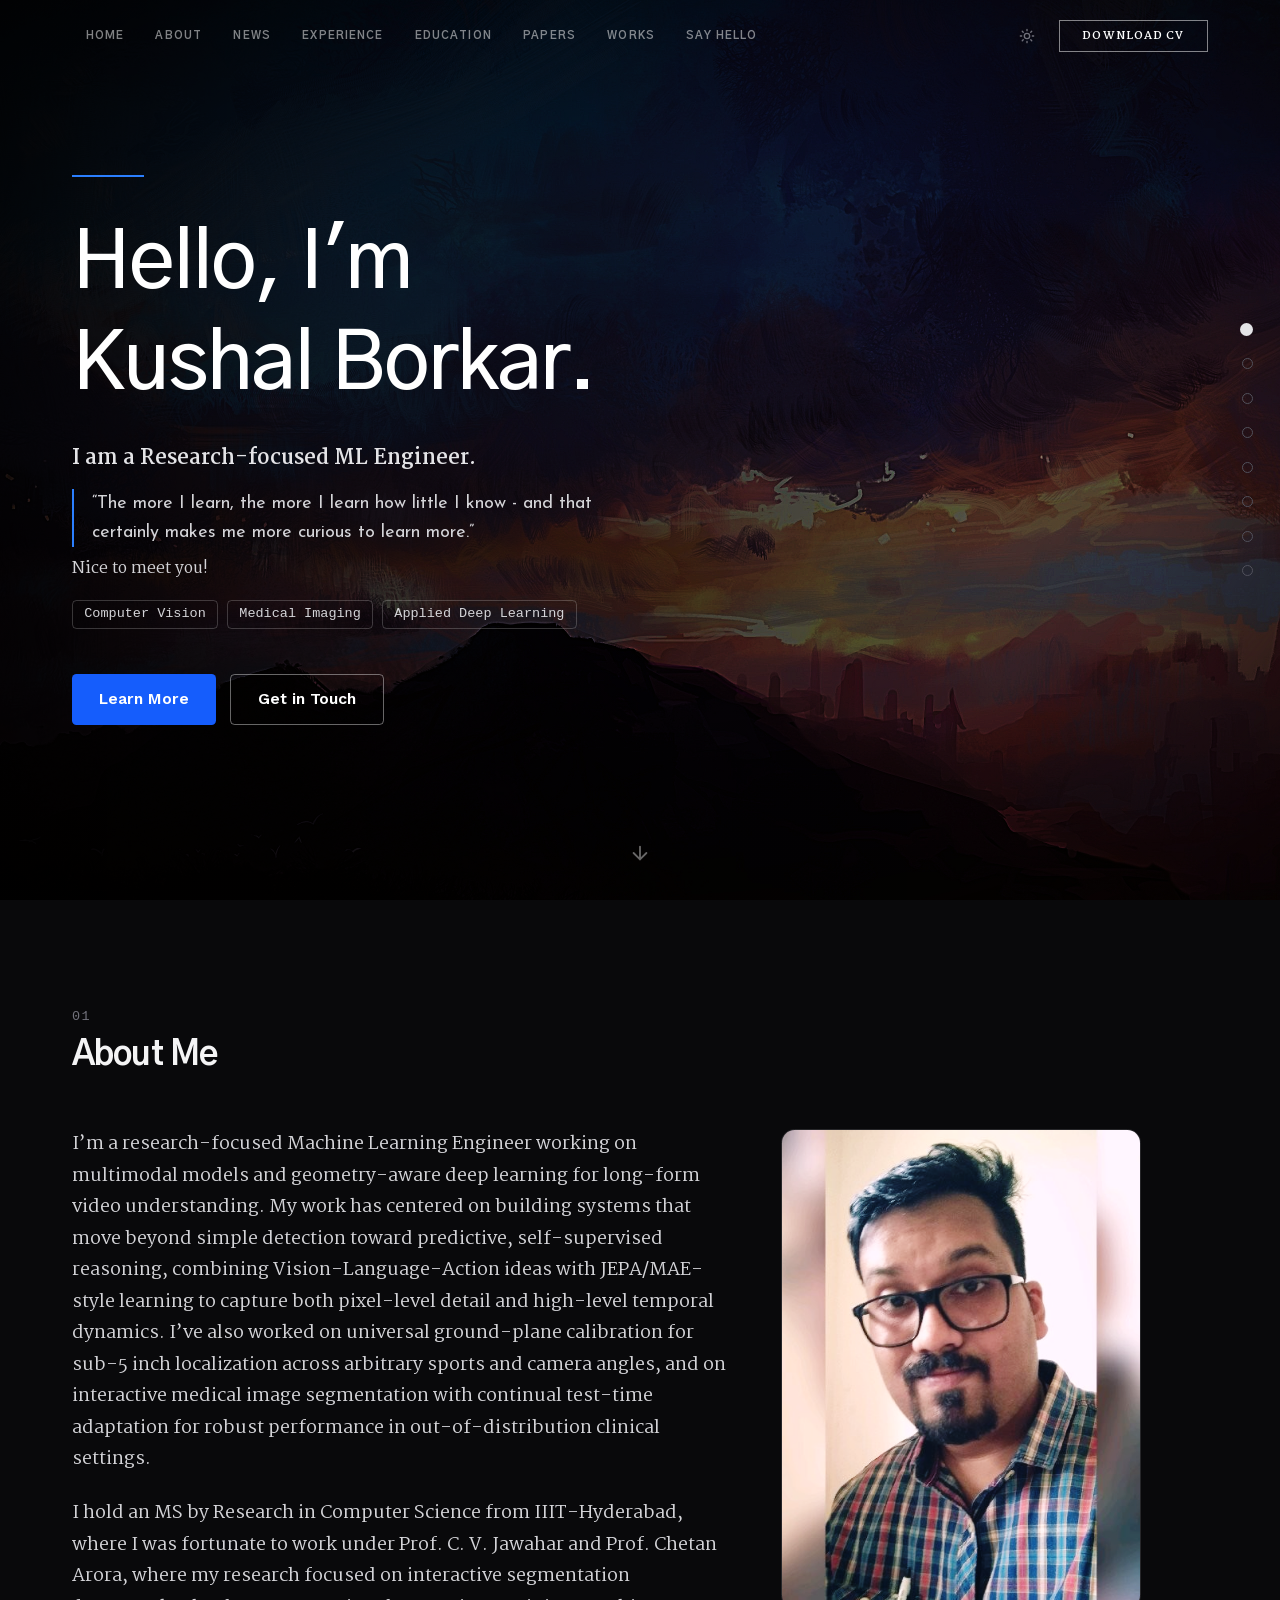
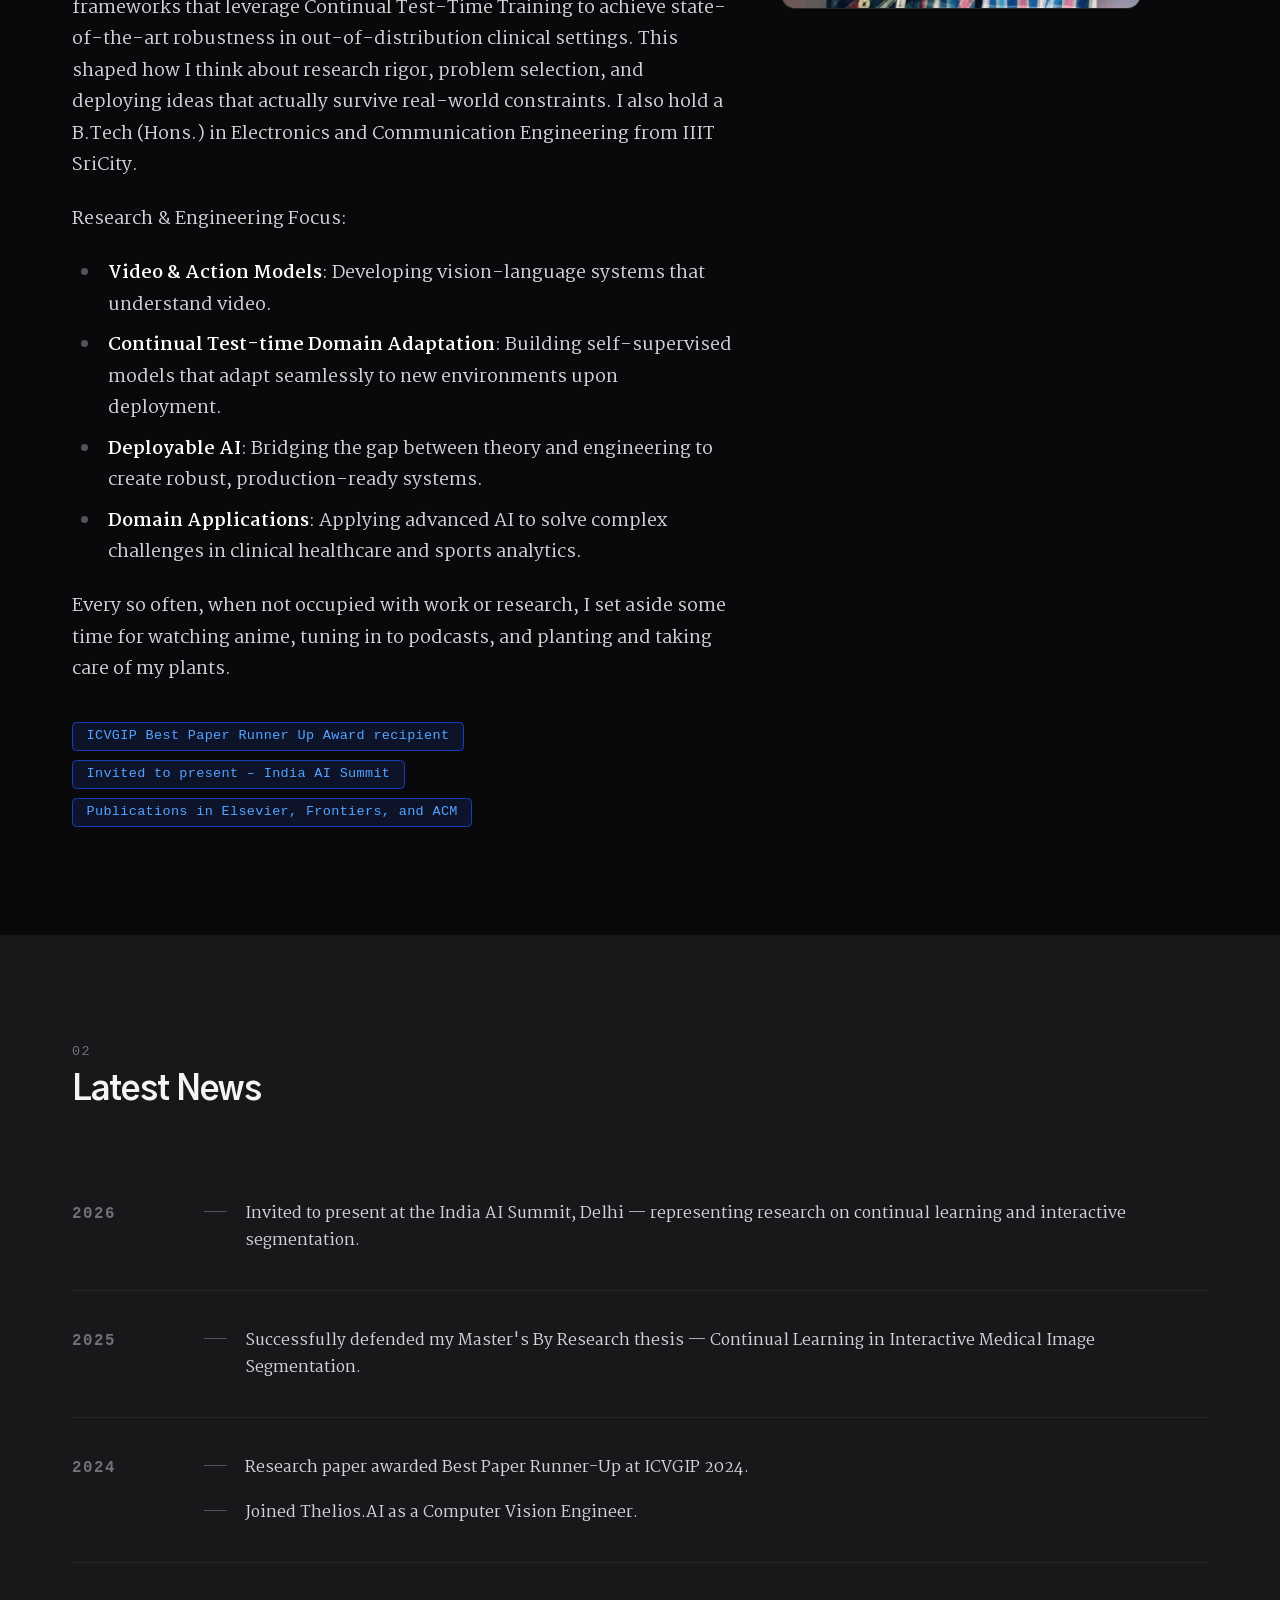
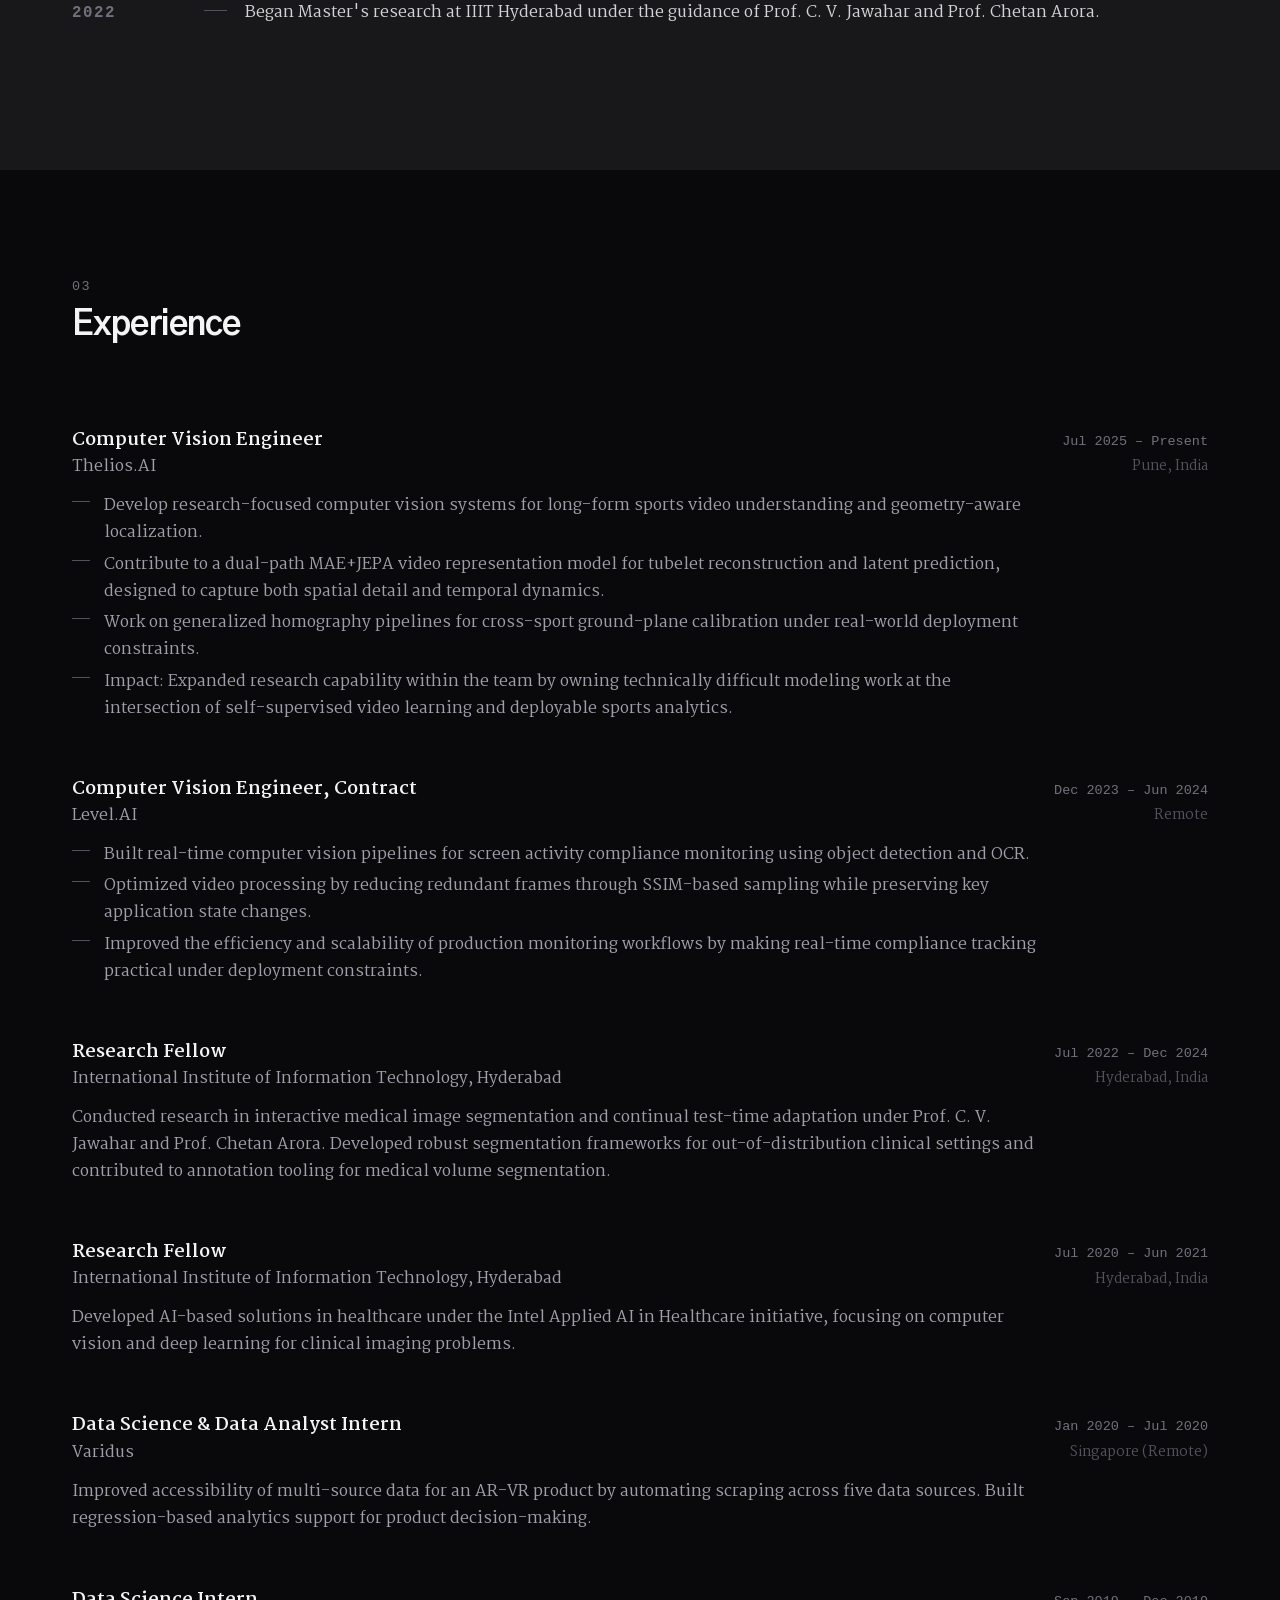
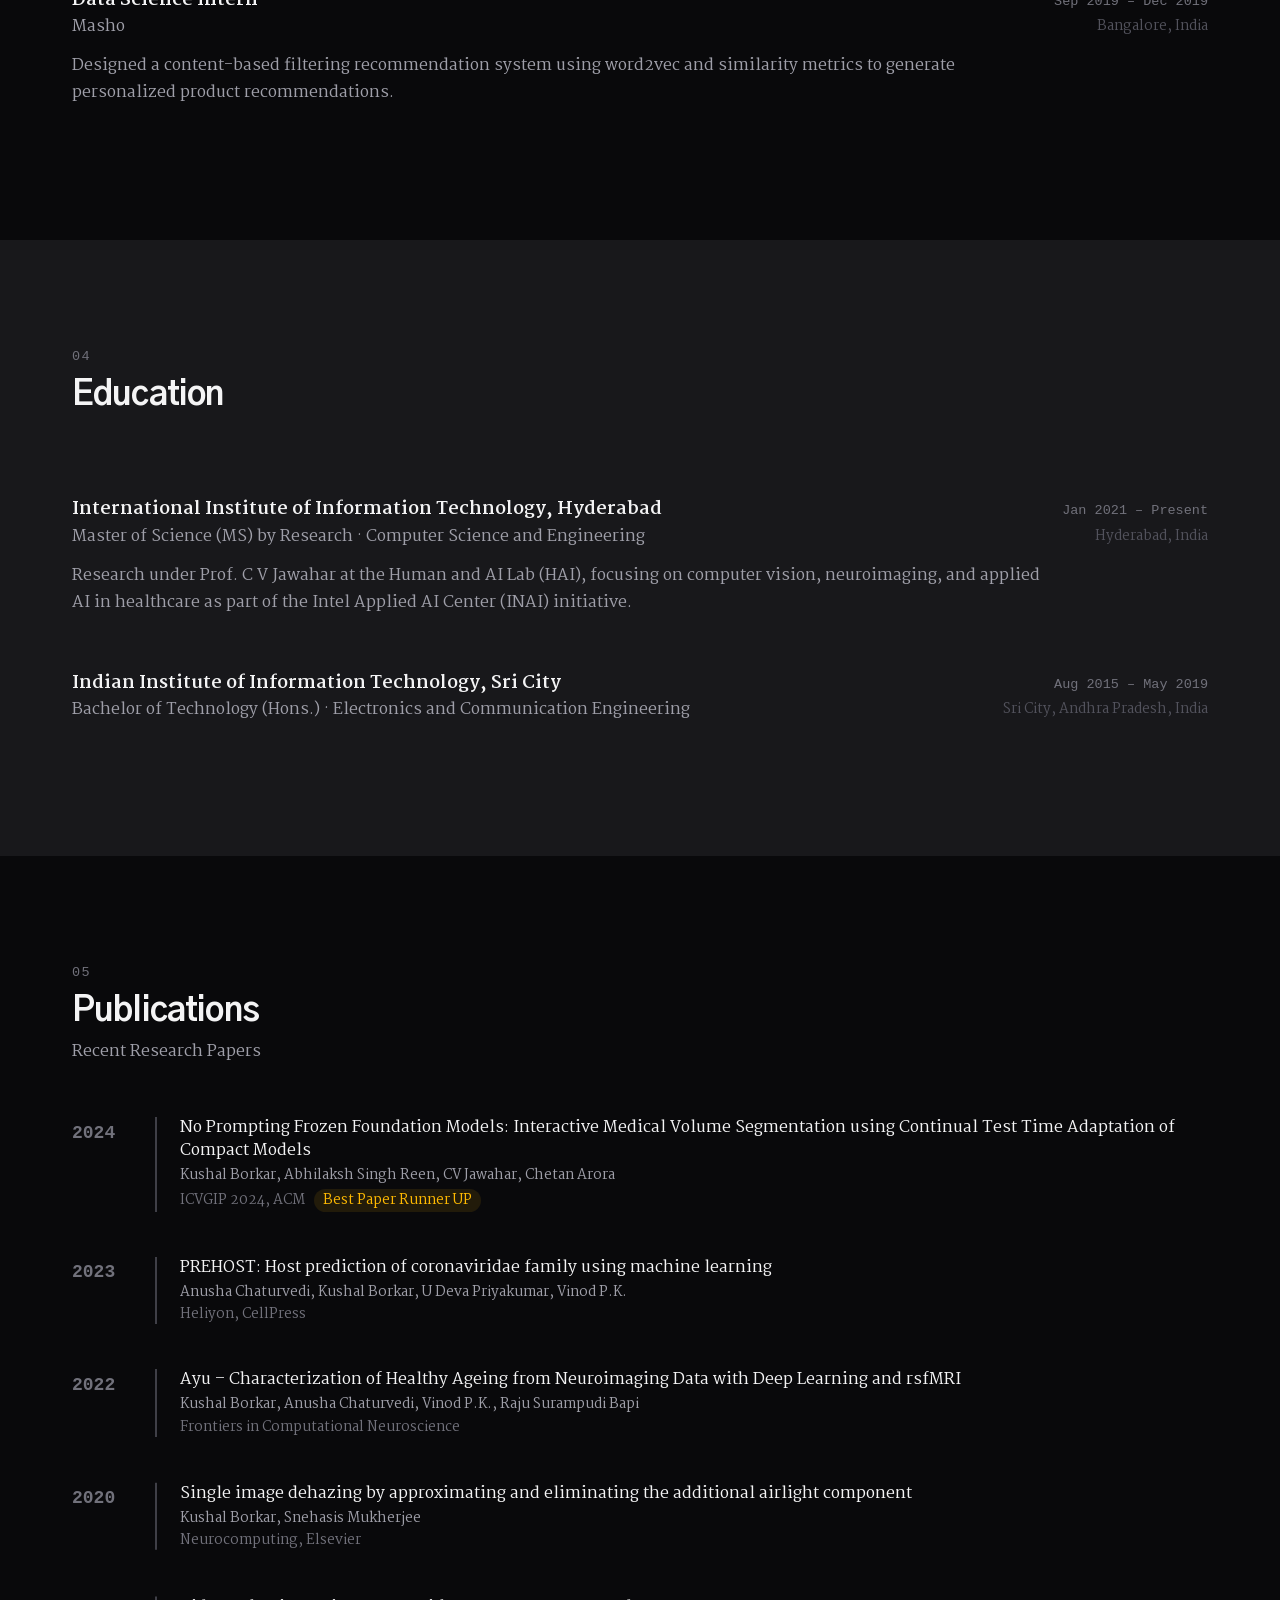
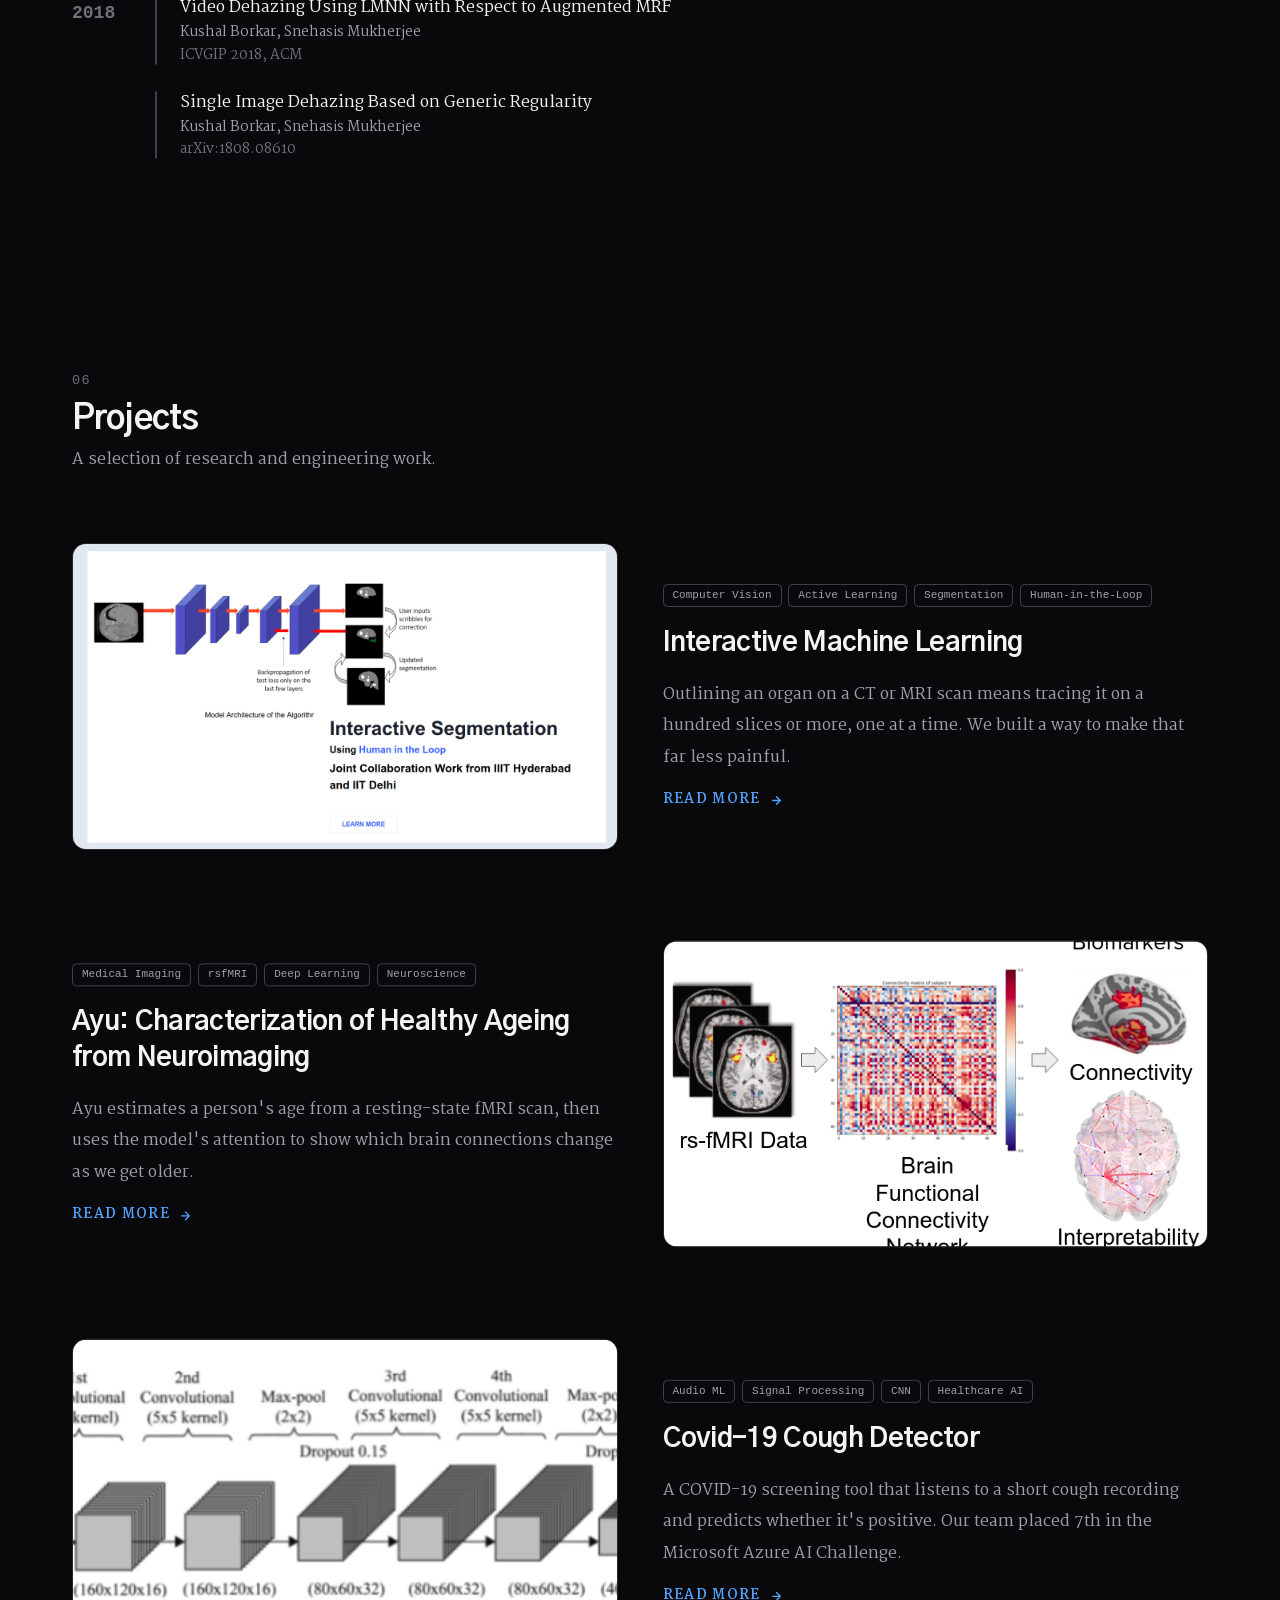
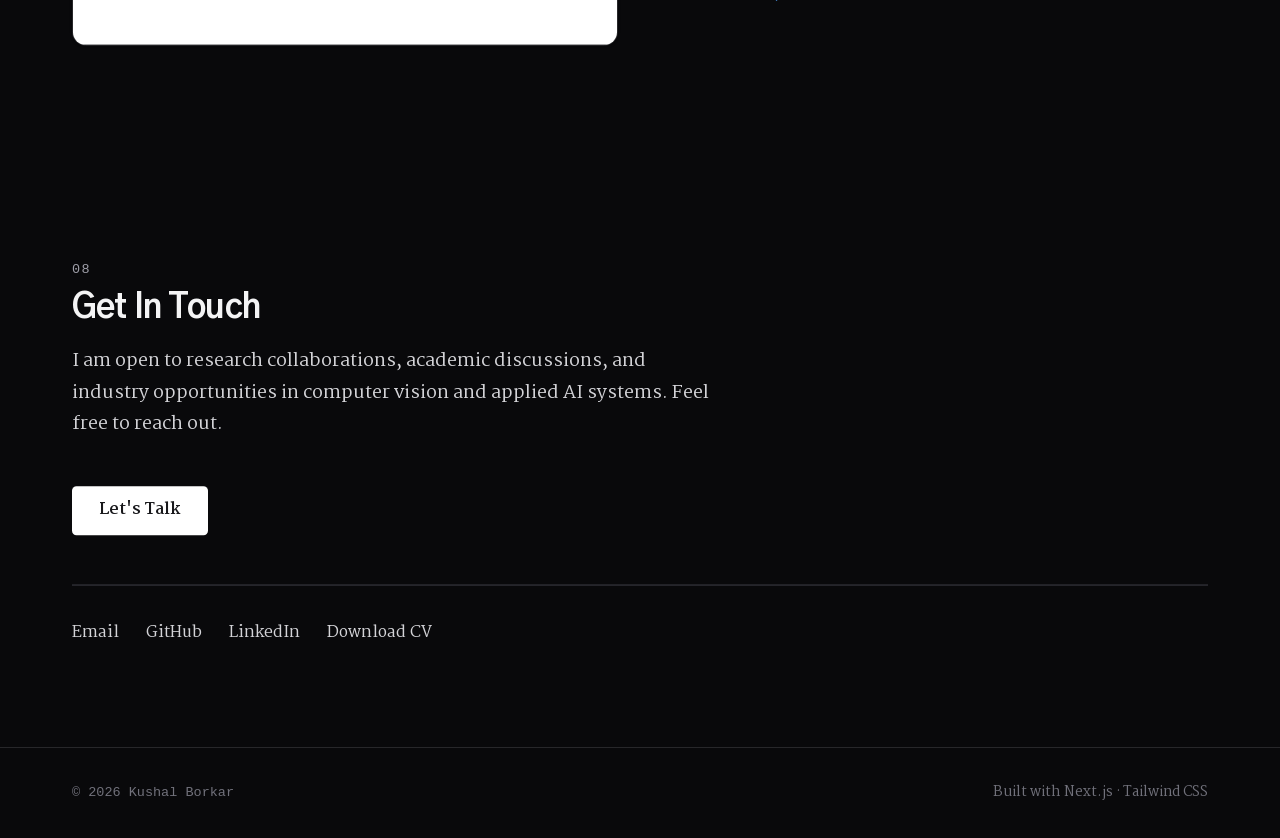
==== commit 0171e759: "Host portfolio site on GitHub Pages (static export)" ====
--- a/index.html
+++ b/index.html
@@ -1,14 +1,10 @@
-<!doctype html>
-<html lang="en">
-<head>
-  <meta charset="utf-8">
-  <title>Kushal Borkar</title>
-  <meta name="viewport" content="width=device-width, initial-scale=1">
-  <meta http-equiv="refresh" content="0; url=https://kushal-portfolio.kushalborkar-11.workers.dev/">
-  <link rel="canonical" href="https://kushal-portfolio.kushalborkar-11.workers.dev/">
-  <script>location.replace("https://kushal-portfolio.kushalborkar-11.workers.dev/" + location.hash);</script>
-</head>
-<body>
-  <p>Redirecting to <a href="https://kushal-portfolio.kushalborkar-11.workers.dev/">Kushal Borkar's portfolio</a>…</p>
-</body>
-</html>
+<!DOCTYPE html><html lang="en" data-scroll-behavior="smooth" class="o5gY5W_variable _2cJu6a_variable xyB6bG_variable NWWhjG_variable _767JYa_variable"><head><meta charSet="utf-8"/><meta name="viewport" content="width=device-width, initial-scale=1"/><link rel="preload" href="/_next/static/media/0164c08f5f6be23a-s.p.1ffan7vtfbcss.woff2" as="font" crossorigin="" type="font/woff2"/><link rel="preload" href="/_next/static/media/0256a4213a6898bf-s.p.035f856c_dv_m.woff2" as="font" crossorigin="" type="font/woff2"/><link rel="preload" href="/_next/static/media/02cff288975f1da3-s.p.1mu04k_pxtsy-.woff2" as="font" crossorigin="" type="font/woff2"/><link rel="preload" href="/_next/static/media/04c3ac8ae6e1b087-s.p.2q6vdk74r58e7.woff2" as="font" crossorigin="" type="font/woff2"/><link rel="preload" href="/_next/static/media/04f4c011dbaa0ba1-s.p.3gsd1977_0b4y.woff2" as="font" crossorigin="" type="font/woff2"/><link rel="preload" href="/_next/static/media/0507ffa3c08482bc-s.p.3pxpyf70g9ttu.woff2" as="font" crossorigin="" type="font/woff2"/><link rel="preload" href="/_next/static/media/0620860f8ce53587-s.p.1ltlcza9nhe05.woff2" as="font" crossorigin="" type="font/woff2"/><link rel="preload" href="/_next/static/media/065b0dc9facde461-s.p.1b4v-f4-6008d.woff2" as="font" crossorigin="" type="font/woff2"/><link rel="preload" href="/_next/static/media/08805d28ab941bec-s.p.42edt8w0qs4zb.woff2" as="font" crossorigin="" type="font/woff2"/><link rel="preload" href="/_next/static/media/08abb665d1410394-s.p.0q3lmoqhumx-_.woff2" as="font" crossorigin="" type="font/woff2"/><link rel="preload" href="/_next/static/media/08f2c000d1fc4a7d-s.p.2kac-s1v3nagr.woff2" as="font" crossorigin="" type="font/woff2"/><link rel="preload" href="/_next/static/media/0aa78eb45f86c4a8-s.p.379j2ojk5cygw.woff2" as="font" crossorigin="" type="font/woff2"/><link rel="preload" href="/_next/static/media/0ab9e61f9bd3bed3-s.p.22ca2c788_h0u.woff2" as="font" crossorigin="" type="font/woff2"/><link rel="preload" href="/_next/static/media/0b9ca14ee177052b-s.p.1cztbul8l_u3r.woff2" as="font" crossorigin="" type="font/woff2"/><link rel="preload" href="/_next/static/media/0bf3cb71732d5572-s.p.0auhc0qyu4r-7.woff2" as="font" crossorigin="" type="font/woff2"/><link rel="preload" href="/_next/static/media/0d56206ae9a18c72-s.p.1ozfd-uapzahy.woff2" as="font" crossorigin="" type="font/woff2"/><link rel="preload" href="/_next/static/media/0da4082525435d8b-s.p.2movzxzg-9i9b.woff2" as="font" crossorigin="" type="font/woff2"/><link rel="preload" href="/_next/static/media/0f3a6f3da520b6b1-s.p.41p4l-hu_3lsz.woff2" as="font" crossorigin="" type="font/woff2"/><link rel="preload" href="/_next/static/media/1051804fac50680b-s.p.2-6rhihb7m155.woff2" as="font" crossorigin="" type="font/woff2"/><link rel="preload" href="/_next/static/media/11b9716735bb5501-s.p.2o-55eettd72q.woff2" as="font" crossorigin="" type="font/woff2"/><link rel="preload" href="/_next/static/media/120a582ae86e195a-s.p.0m455oru9a3ya.woff2" as="font" crossorigin="" type="font/woff2"/><link rel="preload" href="/_next/static/media/12a20b8d34bb25f2-s.p.25rr7ujwp6bj5.woff2" as="font" crossorigin="" type="font/woff2"/><link rel="preload" href="/_next/static/media/1468195fa48977d6-s.p.2liyuhe-1tfrt.woff2" as="font" crossorigin="" type="font/woff2"/><link rel="preload" href="/_next/static/media/1494c04dcbae4c17-s.p.0gwzhhv72uwnv.woff2" as="font" crossorigin="" type="font/woff2"/><link rel="preload" href="/_next/static/media/14a7cd5b9aee9d6c-s.p.2_uh0g9qo39je.woff2" as="font" crossorigin="" type="font/woff2"/><link rel="preload" href="/_next/static/media/150e832e26162488-s.p.368xnxvg--e33.woff2" as="font" crossorigin="" type="font/woff2"/><link rel="preload" href="/_next/static/media/157bde8cc06d1baf-s.p.1qn0f5tkjwygd.woff2" as="font" crossorigin="" type="font/woff2"/><link rel="preload" href="/_next/static/media/160e5da04f9ced67-s.p.1q81zal3dtiue.woff2" as="font" crossorigin="" type="font/woff2"/><link rel="preload" href="/_next/static/media/164cc7a4dcf82501-s.p.2kt06i3ad-h0i.woff2" as="font" crossorigin="" type="font/woff2"/><link rel="preload" href="/_next/static/media/16a553a55f1a6fef-s.p.0awcxoitwbgkz.woff2" as="font" crossorigin="" type="font/woff2"/><link rel="preload" href="/_next/static/media/16e6d4321273f4c4-s.p.2fqm9lp1tq7yx.woff2" as="font" crossorigin="" type="font/woff2"/><link rel="preload" href="/_next/static/media/183b617aec7b7d6e-s.p.299101t1e9fu-.woff2" as="font" crossorigin="" type="font/woff2"/><link rel="preload" href="/_next/static/media/1875e26f25468ceb-s.p.2xnujqp7p7_1u.woff2" as="font" crossorigin="" type="font/woff2"/><link rel="preload" href="/_next/static/media/1958a6abc91dcd68-s.p.3845-4-dxtg04.woff2" as="font" crossorigin="" type="font/woff2"/><link rel="preload" href="/_next/static/media/1a852eaa7183b2ce-s.p.3dtu_t_73lrjq.woff2" as="font" crossorigin="" type="font/woff2"/><link rel="preload" href="/_next/static/media/1af08d40c1d742d8-s.p.1dgchn-h9nsq6.woff2" as="font" crossorigin="" type="font/woff2"/><link rel="preload" href="/_next/static/media/1b673539b1247acc-s.p.0mbmg0qhqlmw8.woff2" as="font" crossorigin="" type="font/woff2"/><link rel="preload" href="/_next/static/media/1b67836f53b1374e-s.p.167rq50u1wvh7.woff2" as="font" crossorigin="" type="font/woff2"/><link rel="preload" href="/_next/static/media/1bf6dc1f85719f43-s.p.0cdkqzwlq_9et.woff2" as="font" crossorigin="" type="font/woff2"/><link rel="preload" href="/_next/static/media/1cc0bbbdd992db55-s.p.3z2ge2lbd6axm.woff2" as="font" crossorigin="" type="font/woff2"/><link rel="preload" href="/_next/static/media/1d89d49d99be7dc5-s.p.23cz0ivqhvmf1.woff2" as="font" crossorigin="" type="font/woff2"/><link rel="preload" href="/_next/static/media/1e4db682c4a380a2-s.p.1u3khs7pp9o0s.woff2" as="font" crossorigin="" type="font/woff2"/><link rel="preload" href="/_next/static/media/1ed7755b8ef89ddf-s.p.3lrme2f1gt_l0.woff2" as="font" crossorigin="" type="font/woff2"/><link rel="preload" href="/_next/static/media/1f581e16d96321c5-s.p.44a-pdh5g11rn.woff2" as="font" crossorigin="" type="font/woff2"/><link rel="preload" href="/_next/static/media/2034308a0fb7cda1-s.p.13pze9dta47pa.woff2" as="font" crossorigin="" type="font/woff2"/><link rel="preload" href="/_next/static/media/2046e572654b2c3e-s.p.3an1qksjurv0d.woff2" as="font" crossorigin="" type="font/woff2"/><link rel="preload" href="/_next/static/media/2167f6b663a83b05-s.p.44q-1o9k5vvt6.woff2" as="font" crossorigin="" type="font/woff2"/><link rel="preload" href="/_next/static/media/2247071e563866ea-s.p.42e1stmu_tj8_.woff2" as="font" crossorigin="" type="font/woff2"/><link rel="preload" href="/_next/static/media/2250d7168aaf351c-s.p.0cmby--dq46g_.woff2" as="font" crossorigin="" type="font/woff2"/><link rel="preload" href="/_next/static/media/22f7801927fd4ff8-s.p.1hne-nfjfv3fu.woff2" as="font" crossorigin="" type="font/woff2"/><link rel="preload" href="/_next/static/media/237d6cac56e6c7cd-s.p.3zu6wlzxofr5l.woff2" as="font" crossorigin="" type="font/woff2"/><link rel="preload" href="/_next/static/media/238a012403ca03a0-s.p.1rbfv_w0eivtb.woff2" as="font" crossorigin="" type="font/woff2"/><link rel="preload" href="/_next/static/media/23e44a8b241ec52e-s.p.3lncyzlkz5a-a.woff2" as="font" crossorigin="" type="font/woff2"/><link rel="preload" href="/_next/static/media/24c9c654c261cc51-s.p.0vrlz83hnk9ar.woff2" as="font" crossorigin="" type="font/woff2"/><link rel="preload" href="/_next/static/media/25187b368478b4a4-s.p.3j58g6htu2lpv.woff2" as="font" crossorigin="" type="font/woff2"/><link rel="preload" href="/_next/static/media/255b196fa7426710-s.p.2tmty-383fqs8.woff2" as="font" crossorigin="" type="font/woff2"/><link rel="preload" href="/_next/static/media/25921c0751eb95ce-s.p.1ofxvl_xaso3p.woff2" as="font" crossorigin="" type="font/woff2"/><link rel="preload" href="/_next/static/media/2712d22bf36bcc0c-s.p.2vd1y0q8j4ogf.woff2" as="font" crossorigin="" type="font/woff2"/><link rel="preload" href="/_next/static/media/271381ccd73d267e-s.p.2sn1q4r654gls.woff2" as="font" crossorigin="" type="font/woff2"/><link rel="preload" href="/_next/static/media/27ed90c120b64406-s.p.040u3c84p6-m0.woff2" as="font" crossorigin="" type="font/woff2"/><link rel="preload" href="/_next/static/media/28bf27794ac4bff2-s.p.2hl20_82fukzl.woff2" as="font" crossorigin="" type="font/woff2"/><link rel="preload" href="/_next/static/media/294d678ec70f1d92-s.p.166x3qj6-t5hj.woff2" as="font" crossorigin="" type="font/woff2"/><link rel="preload" href="/_next/static/media/2b02551462e39cd8-s.p.01w75t0w-o-lg.woff2" as="font" crossorigin="" type="font/woff2"/><link rel="preload" href="/_next/static/media/2b81eeca71e9850c-s.p.3vm0tq4e-zz_5.woff2" as="font" crossorigin="" type="font/woff2"/><link rel="preload" href="/_next/static/media/2c5db532641ce8d5-s.p.2ihs5t9ybp5bl.woff2" as="font" crossorigin="" type="font/woff2"/><link rel="preload" href="/_next/static/media/2caae2590f6f7380-s.p.3iuiyid8nug4a.woff2" as="font" crossorigin="" type="font/woff2"/><link rel="preload" href="/_next/static/media/2cf45621b13a54ae-s.p.18yf31tsas2mv.woff2" as="font" crossorigin="" type="font/woff2"/><link rel="preload" href="/_next/static/media/2e8ff78ff2b18fe1-s.p.3s2t90j8y1pif.woff2" as="font" crossorigin="" type="font/woff2"/><link rel="preload" href="/_next/static/media/2fbbede13482e3c1-s.p.1od2orc7v8tge.woff2" as="font" crossorigin="" type="font/woff2"/><link rel="preload" href="/_next/static/media/2fc277bd34ab5ad8-s.p.0-2u4xw7q3l95.woff2" as="font" crossorigin="" type="font/woff2"/><link rel="preload" href="/_next/static/media/2fc42b6ec963293d-s.p.1-f6okoe15qwy.woff2" as="font" crossorigin="" type="font/woff2"/><link rel="preload" href="/_next/static/media/2fca631f4e872ad4-s.p.0l_qkzh8_j7kk.woff2" as="font" crossorigin="" type="font/woff2"/><link rel="preload" href="/_next/static/media/301c24fdd55edf3c-s.p.1bdi1_6_b-v4f.woff2" as="font" crossorigin="" type="font/woff2"/><link rel="preload" href="/_next/static/media/30946bea6fc8acf8-s.p.1-zm0a45q1-j6.woff2" as="font" crossorigin="" type="font/woff2"/><link rel="preload" href="/_next/static/media/309e04ed6d1cd80b-s.p.3cigzne38kmw9.woff2" as="font" crossorigin="" type="font/woff2"/><link rel="preload" href="/_next/static/media/325959bf75bb80e6-s.p.1hbm3sxnfn86y.woff2" as="font" crossorigin="" type="font/woff2"/><link rel="preload" href="/_next/static/media/328bdd12af02ea1f-s.p.1ldzu8zsaear6.woff2" as="font" crossorigin="" type="font/woff2"/><link rel="preload" href="/_next/static/media/32db778b60ed7d79-s.p.3yypl3fv4jix8.woff2" as="font" crossorigin="" type="font/woff2"/><link rel="preload" href="/_next/static/media/334720374a67ad66-s.p.299yda-9iasks.woff2" as="font" crossorigin="" type="font/woff2"/><link rel="preload" href="/_next/static/media/336a4eb8437d7549-s.p.0rjli5bg1kzsa.woff2" as="font" crossorigin="" type="font/woff2"/><link rel="preload" href="/_next/static/media/337cc0faf65d6480-s.p.1_521i9cd619p.woff2" as="font" crossorigin="" type="font/woff2"/><link rel="preload" href="/_next/static/media/355e85378c30e860-s.p.2mp93e2_y4ix7.woff2" as="font" crossorigin="" type="font/woff2"/><link rel="preload" href="/_next/static/media/35846c02e8fb065e-s.p.2bo3wjtzrmcgo.woff2" as="font" crossorigin="" type="font/woff2"/><link rel="preload" href="/_next/static/media/35af6bca696c3271-s.p.269dfgdiyucqp.woff2" as="font" crossorigin="" type="font/woff2"/><link rel="preload" href="/_next/static/media/3695f559d6cb9f26-s.p.0ze4nen3iyofm.woff2" as="font" crossorigin="" type="font/woff2"/><link rel="preload" href="/_next/static/media/36fa5ad54b399bf1-s.p.30rq7lhp2sbk1.woff2" as="font" crossorigin="" type="font/woff2"/><link rel="preload" href="/_next/static/media/37118adc619b7803-s.p.3kq6k02b2ysv1.woff2" as="font" crossorigin="" type="font/woff2"/><link rel="preload" href="/_next/static/media/37b053f26de2f760-s.p.3hpvy1tujcwur.woff2" as="font" crossorigin="" type="font/woff2"/><link rel="preload" href="/_next/static/media/389104fe4acee04e-s.p.0l292j_24-us-.woff2" as="font" crossorigin="" type="font/woff2"/><link rel="preload" href="/_next/static/media/393c63b5e6e49cff-s.p.1q-s11_h_yw5s.woff2" as="font" crossorigin="" type="font/woff2"/><link rel="preload" href="/_next/static/media/39918a5df23c3ed7-s.p.3l40cq1zkzrnx.woff2" as="font" crossorigin="" type="font/woff2"/><link rel="preload" href="/_next/static/media/39defd0bdb74c9ba-s.p.0pghzxiz86xvd.woff2" as="font" crossorigin="" type="font/woff2"/><link rel="preload" href="/_next/static/media/3ae214d971c27103-s.p.1a0j1knd71j27.woff2" as="font" crossorigin="" type="font/woff2"/><link rel="preload" href="/_next/static/media/3ae5ff5e83635950-s.p.3s8puncuiug-b.woff2" as="font" crossorigin="" type="font/woff2"/><link rel="preload" href="/_next/static/media/3badd9ea1ee4b554-s.p.2yvkaxhzcv882.woff2" as="font" crossorigin="" type="font/woff2"/><link rel="preload" href="/_next/static/media/3eb598bb24fc20cf-s.p.390qty30ivzdq.woff2" as="font" crossorigin="" type="font/woff2"/><link rel="preload" href="/_next/static/media/3fa6235fbeba2354-s.p.2iz0uyhevketi.woff2" as="font" crossorigin="" type="font/woff2"/><link rel="preload" href="/_next/static/media/40091ffd5518e6ce-s.p.0-w4zl7snnwtp.woff2" as="font" crossorigin="" type="font/woff2"/><link rel="preload" href="/_next/static/media/4259e56d25443f06-s.p.34rf4fmejt1a0.woff2" as="font" crossorigin="" type="font/woff2"/><link rel="preload" href="/_next/static/media/42f1454342972b85-s.p.2z8rml7o3pj03.woff2" as="font" crossorigin="" type="font/woff2"/><link rel="preload" href="/_next/static/media/42f4fdcd35537d88-s.p.3zv_ddeg_d-p2.woff2" as="font" crossorigin="" type="font/woff2"/><link rel="preload" href="/_next/static/media/449f265936fa4a23-s.p.3__3s97xpid82.woff2" as="font" crossorigin="" type="font/woff2"/><link rel="preload" href="/_next/static/media/44edf3c8c5eee846-s.p.3kc6yhj_fsp8f.woff2" as="font" crossorigin="" type="font/woff2"/><link rel="preload" href="/_next/static/media/473defc5891071c3-s.p.06a62p3dq7saq.woff2" as="font" crossorigin="" type="font/woff2"/><link rel="preload" href="/_next/static/media/47aad7543a9d73e3-s.p.2usfjw_8feb3l.woff2" as="font" crossorigin="" type="font/woff2"/><link rel="preload" href="/_next/static/media/47b8f67f615dd61b-s.p.3wglzs4at64v8.woff2" as="font" crossorigin="" type="font/woff2"/><link rel="preload" href="/_next/static/media/494a3b8968ea103e-s.p.15omxndhl5m-5.woff2" as="font" crossorigin="" type="font/woff2"/><link rel="preload" href="/_next/static/media/4b0f4797f0131a8a-s.p.454epn8z4uv5r.woff2" as="font" crossorigin="" type="font/woff2"/><link rel="preload" href="/_next/static/media/4c07021bf658ac99-s.p.2wrxve994xt3-.woff2" as="font" crossorigin="" type="font/woff2"/><link rel="preload" href="/_next/static/media/4c6b8f326d969f31-s.p.38vkdusmmpqvb.woff2" as="font" crossorigin="" type="font/woff2"/><link rel="preload" href="/_next/static/media/4cbdbabf8914bc9f-s.p.17vvrjdg3iz14.woff2" as="font" crossorigin="" type="font/woff2"/><link rel="preload" href="/_next/static/media/4e5ae09c23110bc7-s.p.43x029v0u8wh6.woff2" as="font" crossorigin="" type="font/woff2"/><link rel="preload" href="/_next/static/media/4e65170d9a4c229f-s.p.05s785jgl1ffv.woff2" as="font" crossorigin="" type="font/woff2"/><link rel="preload" href="/_next/static/media/4ee6b20c6e947d74-s.p.1wn4hcb626a7-.woff2" as="font" crossorigin="" type="font/woff2"/><link rel="preload" href="/_next/static/media/502377c6b8cfe151-s.p.1yshsun5tqqrg.woff2" as="font" crossorigin="" type="font/woff2"/><link rel="preload" href="/_next/static/media/518998bab59ab1fa-s.p.0nub2amtnr4-y.woff2" as="font" crossorigin="" type="font/woff2"/><link rel="preload" href="/_next/static/media/5246968a9f3689f5-s.p.3i6ygp42iu8yn.woff2" as="font" crossorigin="" type="font/woff2"/><link rel="preload" href="/_next/static/media/55fbf44e247ccb58-s.p.31lj1rjuxjeqv.woff2" as="font" crossorigin="" type="font/woff2"/><link rel="preload" href="/_next/static/media/59105676526bed18-s.p.0epgpneyethj9.woff2" as="font" crossorigin="" type="font/woff2"/><link rel="preload" href="/_next/static/media/591a8e16b0b08c84-s.p.0o3myd8-ap5jj.woff2" as="font" crossorigin="" type="font/woff2"/><link rel="preload" href="/_next/static/media/59fa77f45a261fba-s.p.179w9ha6ej2-e.woff2" as="font" crossorigin="" type="font/woff2"/><link rel="preload" href="/_next/static/media/5a11a0b81707e7a0-s.p.0j78ehr4dnw5p.woff2" as="font" crossorigin="" type="font/woff2"/><link rel="preload" href="/_next/static/media/5aca8f123b2a23fc-s.p.356jevg3ckuum.woff2" as="font" crossorigin="" type="font/woff2"/><link rel="preload" href="/_next/static/media/5ad38176e3bd0525-s.p.11hg707llgput.woff2" as="font" crossorigin="" type="font/woff2"/><link rel="preload" href="/_next/static/media/5e1c94ad3ca05a1b-s.p.196o-h3_ca1_x.woff2" as="font" crossorigin="" type="font/woff2"/><link rel="preload" href="/_next/static/media/5e95bc19a14742a1-s.p.32le8g9zyo51f.woff2" as="font" crossorigin="" type="font/woff2"/><link rel="preload" href="/_next/static/media/5f1a5d28b22638ff-s.p.11z6uwymileiv.woff2" as="font" crossorigin="" type="font/woff2"/><link rel="preload" href="/_next/static/media/5f3fa9f3c13b5516-s.p.3o6n-yoqv_tdg.woff2" as="font" crossorigin="" type="font/woff2"/><link rel="preload" href="/_next/static/media/60aa422acd986088-s.p.2n_jhx4dhs_70.woff2" as="font" crossorigin="" type="font/woff2"/><link rel="preload" href="/_next/static/media/60bc2cbfe0bd3ebf-s.p.18bh4r_x5klj-.woff2" as="font" crossorigin="" type="font/woff2"/><link rel="preload" href="/_next/static/media/60d17a429a7733e4-s.p.23q-udy0xkuo7.woff2" as="font" crossorigin="" type="font/woff2"/><link rel="preload" href="/_next/static/media/617adcd999acb3df-s.p.34agkbst6_qtl.woff2" as="font" crossorigin="" type="font/woff2"/><link rel="preload" href="/_next/static/media/61ce8b9618301ad9-s.p.2r8ejj65sx4cn.woff2" as="font" crossorigin="" type="font/woff2"/><link rel="preload" href="/_next/static/media/61e5594c57475b61-s.p.2p9x0prux2vws.woff2" as="font" crossorigin="" type="font/woff2"/><link rel="preload" href="/_next/static/media/6242c1ddc914ac88-s.p.065c-i_xfrxp_.woff2" as="font" crossorigin="" type="font/woff2"/><link rel="preload" href="/_next/static/media/62b4172c4fcb5510-s.p.038td6acmieny.woff2" as="font" crossorigin="" type="font/woff2"/><link rel="preload" href="/_next/static/media/63cbed774c0054b4-s.p.14rjw3u_i2t5f.woff2" as="font" crossorigin="" type="font/woff2"/><link rel="preload" href="/_next/static/media/648153aa438c50b4-s.p.0b6sd6y2sj5sb.woff2" as="font" crossorigin="" type="font/woff2"/><link rel="preload" href="/_next/static/media/65be57e370eb9b6a-s.p.3q0ea-42a_lxb.woff2" as="font" crossorigin="" type="font/woff2"/><link rel="preload" href="/_next/static/media/66077bf0061d1bd5-s.p.3ipp0fpgdyu_n.woff2" as="font" crossorigin="" type="font/woff2"/><link rel="preload" href="/_next/static/media/664c632b8d5ec25f-s.p.2bw06ewke5b03.woff2" as="font" crossorigin="" type="font/woff2"/><link rel="preload" href="/_next/static/media/666bcc374c03d84a-s.p.0ap9f70fx6w7p.woff2" as="font" crossorigin="" type="font/woff2"/><link rel="preload" href="/_next/static/media/6799322157f1eea6-s.p.3b8v5_xsx2jvc.woff2" as="font" crossorigin="" type="font/woff2"/><link rel="preload" href="/_next/static/media/67b04bfa7f77313b-s.p.250_e0rpz0u53.woff2" as="font" crossorigin="" type="font/woff2"/><link rel="preload" href="/_next/static/media/67fb3550b5cbade2-s.p.09vg4uqpraa-q.woff2" as="font" crossorigin="" type="font/woff2"/><link rel="preload" href="/_next/static/media/694760b2be1aff08-s.p.14jlzv90j2v3c.woff2" as="font" crossorigin="" type="font/woff2"/><link rel="preload" href="/_next/static/media/6a60e49cfe64b38e-s.p.2806ojm-_3hq-.woff2" as="font" crossorigin="" type="font/woff2"/><link rel="preload" href="/_next/static/media/6b2c91f49093f78e-s.p.31o1t1f3hgnk8.woff2" as="font" crossorigin="" type="font/woff2"/><link rel="preload" href="/_next/static/media/6c8e0a6306f183b4-s.p.42i50h1xao3r8.woff2" as="font" crossorigin="" type="font/woff2"/><link rel="preload" href="/_next/static/media/6e21b5d60bea8155-s.p.1egvk88i1e9nx.woff2" as="font" crossorigin="" type="font/woff2"/><link rel="preload" href="/_next/static/media/6eb6e899fa02cea5-s.p.3jvhju4xsqs2f.woff2" as="font" crossorigin="" type="font/woff2"/><link rel="preload" href="/_next/static/media/702106fa08cfb74e-s.p.1iap2soi8s-8q.woff2" as="font" crossorigin="" type="font/woff2"/><link rel="preload" href="/_next/static/media/70396af8a698ca99-s.p.00h7tufdeuo06.woff2" as="font" crossorigin="" type="font/woff2"/><link rel="preload" href="/_next/static/media/7040ee3b76728e03-s.p.3jqsu1oeb8npr.woff2" as="font" crossorigin="" type="font/woff2"/><link rel="preload" href="/_next/static/media/715cf18a48b08ef5-s.p.2t2uj0_e19xyh.woff2" as="font" crossorigin="" type="font/woff2"/><link rel="preload" href="/_next/static/media/725b58c90e4370e7-s.p.30d52ssrs7rp7.woff2" as="font" crossorigin="" type="font/woff2"/><link rel="preload" href="/_next/static/media/731adc3e038dffee-s.p.0hcnh_iqxxeao.woff2" as="font" crossorigin="" type="font/woff2"/><link rel="preload" href="/_next/static/media/739216e819d6f62a-s.p.3b9ye1wxpoymk.woff2" as="font" crossorigin="" type="font/woff2"/><link rel="preload" href="/_next/static/media/74a4bae5a3412d08-s.p.33f1atbjw0dc0.woff2" as="font" crossorigin="" type="font/woff2"/><link rel="preload" href="/_next/static/media/75aa29c44b5d7354-s.p.0tj04dcljmtje.woff2" as="font" crossorigin="" type="font/woff2"/><link rel="preload" href="/_next/static/media/763df0e116cd2414-s.p.3lqco8egyeq5t.woff2" as="font" crossorigin="" type="font/woff2"/><link rel="preload" href="/_next/static/media/76c91d654abd79b9-s.p.0u5gsk7z0nilv.woff2" as="font" crossorigin="" type="font/woff2"/><link rel="preload" href="/_next/static/media/76ce9bac5cb955a5-s.p.2tkor307idfof.woff2" as="font" crossorigin="" type="font/woff2"/><link rel="preload" href="/_next/static/media/772bb26889b5bd0d-s.p.2oqzge54uy-8y.woff2" as="font" crossorigin="" type="font/woff2"/><link rel="preload" href="/_next/static/media/796e099420c546ea-s.p.1yydx59n4_run.woff2" as="font" crossorigin="" type="font/woff2"/><link rel="preload" href="/_next/static/media/7a5a31f110afaf66-s.p.3qb4cnjf444kn.woff2" as="font" crossorigin="" type="font/woff2"/><link rel="preload" href="/_next/static/media/7a926440eb56de30-s.p.08o-0wup8oxob.woff2" as="font" crossorigin="" type="font/woff2"/><link rel="preload" href="/_next/static/media/7afd07dc53b39aa8-s.p.139mlgzy719ya.woff2" as="font" crossorigin="" type="font/woff2"/><link rel="preload" href="/_next/static/media/7b74a610fcae7f8c-s.p.2yawxdacr1-7m.woff2" as="font" crossorigin="" type="font/woff2"/><link rel="preload" href="/_next/static/media/7c06ea4248cbcec6-s.p.2dtwiff_o4tyo.woff2" as="font" crossorigin="" type="font/woff2"/><link rel="preload" href="/_next/static/media/7c3e36f6bf85f171-s.p.2dla-lw-o6lpd.woff2" as="font" crossorigin="" type="font/woff2"/><link rel="preload" href="/_next/static/media/7ca0929f30a12612-s.p.0i0_dcqxep_5m.woff2" as="font" crossorigin="" type="font/woff2"/><link rel="preload" href="/_next/static/media/7d5bf4f83957ffb0-s.p.1bph9079rs7b-.woff2" as="font" crossorigin="" type="font/woff2"/><link rel="preload" href="/_next/static/media/7d5e18e83c49b61e-s.p.0hj1owka83qdk.woff2" as="font" crossorigin="" type="font/woff2"/><link rel="preload" href="/_next/static/media/7db0fbd23447832b-s.p.1_paua2ycb1oa.woff2" as="font" crossorigin="" type="font/woff2"/><link rel="preload" href="/_next/static/media/7e7b3069149d41e2-s.p.2svgy5a01uzs0.woff2" as="font" crossorigin="" type="font/woff2"/><link rel="preload" href="/_next/static/media/7efb53386f0297b3-s.p.06k77_-12isrt.woff2" as="font" crossorigin="" type="font/woff2"/><link rel="preload" href="/_next/static/media/7f043a90e6e1dd0e-s.p.1a10lzubpqa3a.woff2" as="font" crossorigin="" type="font/woff2"/><link rel="preload" href="/_next/static/media/7ffcb31d7348126d-s.p.2j2ocroi3g7m2.woff2" as="font" crossorigin="" type="font/woff2"/><link rel="preload" href="/_next/static/media/815691578ab045b9-s.p.314r3lqma55gx.woff2" as="font" crossorigin="" type="font/woff2"/><link rel="preload" href="/_next/static/media/81d5a3e3566fc4a6-s.p.0s0vwlzgpwuwx.woff2" as="font" crossorigin="" type="font/woff2"/><link rel="preload" href="/_next/static/media/8205f624ae9faf09-s.p.22y0s4q8dqk46.woff2" as="font" crossorigin="" type="font/woff2"/><link rel="preload" href="/_next/static/media/820cb0ee34b0cebb-s.p.3fy5k2lgot3-n.woff2" as="font" crossorigin="" type="font/woff2"/><link rel="preload" href="/_next/static/media/829927b23fce211a-s.p.35unslk_jj9ik.woff2" as="font" crossorigin="" type="font/woff2"/><link rel="preload" href="/_next/static/media/8302b8175e7866b9-s.p.3tco5ca45e0fk.woff2" as="font" crossorigin="" type="font/woff2"/><link rel="preload" href="/_next/static/media/85ca56267d1f406c-s.p.1tppnbg326dhp.woff2" as="font" crossorigin="" type="font/woff2"/><link rel="preload" href="/_next/static/media/85ea62bf46b76756-s.p.377tw2up0fw03.woff2" as="font" crossorigin="" type="font/woff2"/><link rel="preload" href="/_next/static/media/86427974f9a6ef3c-s.p.0jwbpk57_fhve.woff2" as="font" crossorigin="" type="font/woff2"/><link rel="preload" href="/_next/static/media/86c6be1b2565d8e9-s.p.2bkcll0o9lua_.woff2" as="font" crossorigin="" type="font/woff2"/><link rel="preload" href="/_next/static/media/86c7591f3de71aea-s.p.1iiml32d_s521.woff2" as="font" crossorigin="" type="font/woff2"/><link rel="preload" href="/_next/static/media/8721560d5c35ca5c-s.p.0_rcwbxrks11b.woff2" as="font" crossorigin="" type="font/woff2"/><link rel="preload" href="/_next/static/media/87ccd2670595e7a8-s.p.3hhx89jw2ipkm.woff2" as="font" crossorigin="" type="font/woff2"/><link rel="preload" href="/_next/static/media/87dd327745a68921-s.p.3x1urme5bi48t.woff2" as="font" crossorigin="" type="font/woff2"/><link rel="preload" href="/_next/static/media/89748acc2c508e2d-s.p.00yiz4k5qco3n.woff2" as="font" crossorigin="" type="font/woff2"/><link rel="preload" href="/_next/static/media/897d6565f07ee38c-s.p.023d7ow_zpp2x.woff2" as="font" crossorigin="" type="font/woff2"/><link rel="preload" href="/_next/static/media/89d113502175b485-s.p.392v_yzjneljb.woff2" as="font" crossorigin="" type="font/woff2"/><link rel="preload" href="/_next/static/media/8b01681055ba2370-s.p.3s3bfatc-rph_.woff2" as="font" crossorigin="" type="font/woff2"/><link rel="preload" href="/_next/static/media/8cdeea0ec8cea100-s.p.2myjf1556qpv-.woff2" as="font" crossorigin="" type="font/woff2"/><link rel="preload" href="/_next/static/media/8d990858f23462c8-s.p.3nvzkhsyg2dj3.woff2" as="font" crossorigin="" type="font/woff2"/><link rel="preload" href="/_next/static/media/8d9fb23e5cfcdb24-s.p.2arznfwy-9nmo.woff2" as="font" crossorigin="" type="font/woff2"/><link rel="preload" href="/_next/static/media/8dbab76144be87fa-s.p.0mnat0yd3xril.woff2" as="font" crossorigin="" type="font/woff2"/><link rel="preload" href="/_next/static/media/8eceb98f6793f003-s.p.1a4qn0pjnya45.woff2" as="font" crossorigin="" type="font/woff2"/><link rel="preload" href="/_next/static/media/9037564b269981f1-s.p.3s1d3vm5iv8sk.woff2" as="font" crossorigin="" type="font/woff2"/><link rel="preload" href="/_next/static/media/90833c6c7fd9a2e7-s.p.052o-f4x7kqls.woff2" as="font" crossorigin="" type="font/woff2"/><link rel="preload" href="/_next/static/media/90a8061051154c68-s.p.2v-x7xioeam27.woff2" as="font" crossorigin="" type="font/woff2"/><link rel="preload" href="/_next/static/media/90b5d487675c2ff2-s.p.3o05qle_9q6iv.woff2" as="font" crossorigin="" type="font/woff2"/><link rel="preload" href="/_next/static/media/90c0f15debbd22b8-s.p.1oyw-pgbk4ltg.woff2" as="font" crossorigin="" type="font/woff2"/><link rel="preload" href="/_next/static/media/9138e9c2921c6638-s.p.2-6s5v_ko3xd7.woff2" as="font" crossorigin="" type="font/woff2"/><link rel="preload" href="/_next/static/media/9206de2f8146e693-s.p.17gzx3f9sr467.woff2" as="font" crossorigin="" type="font/woff2"/><link rel="preload" href="/_next/static/media/92a3f7f603301f94-s.p.1oqod0tn70_ux.woff2" as="font" crossorigin="" type="font/woff2"/><link rel="preload" href="/_next/static/media/944c4d977afe0e7c-s.p.00q5w7in3w4z8.woff2" as="font" crossorigin="" type="font/woff2"/><link rel="preload" href="/_next/static/media/94e4cbc5d4e4744e-s.p.3t66wgze60jmf.woff2" as="font" crossorigin="" type="font/woff2"/><link rel="preload" href="/_next/static/media/95138dbd6b0a196d-s.p.3z193h487-old.woff2" as="font" crossorigin="" type="font/woff2"/><link rel="preload" href="/_next/static/media/954939bc6d5ea379-s.p.0i9_72h49wv1m.woff2" as="font" crossorigin="" type="font/woff2"/><link rel="preload" href="/_next/static/media/958e6f05fa30400b-s.p.0hqz-tu93its3.woff2" as="font" crossorigin="" type="font/woff2"/><link rel="preload" href="/_next/static/media/970ce43eb4cd9b87-s.p.0wa_thshvdhy-.woff2" as="font" crossorigin="" type="font/woff2"/><link rel="preload" href="/_next/static/media/97a20dfc0dfe7e5f-s.p.36ah6zqdf257w.woff2" as="font" crossorigin="" type="font/woff2"/><link rel="preload" href="/_next/static/media/98b5017b7b9488f7-s.p.3-jx7y-vv6_xy.woff2" as="font" crossorigin="" type="font/woff2"/><link rel="preload" href="/_next/static/media/993ac266c97d8da9-s.p.0t4e_fnp2gca1.woff2" as="font" crossorigin="" type="font/woff2"/><link rel="preload" href="/_next/static/media/99f12d323a3f8839-s.p.0vrmj7yat49xm.woff2" as="font" crossorigin="" type="font/woff2"/><link rel="preload" href="/_next/static/media/9adb2d4e52cc21dd-s.p.1e8i3o7plzhjd.woff2" as="font" crossorigin="" type="font/woff2"/><link rel="preload" href="/_next/static/media/9b76050a975e2a3d-s.p.2alpz2gqynnr9.woff2" as="font" crossorigin="" type="font/woff2"/><link rel="preload" href="/_next/static/media/9cb8892c49763ed5-s.p.23utlufvxk682.woff2" as="font" crossorigin="" type="font/woff2"/><link rel="preload" href="/_next/static/media/9d4a00a207192401-s.p.1l5guzv3_6nys.woff2" as="font" crossorigin="" type="font/woff2"/><link rel="preload" href="/_next/static/media/9d637d5f5b63dd65-s.p.2vh3tdbap8pg8.woff2" as="font" crossorigin="" type="font/woff2"/><link rel="preload" href="/_next/static/media/9e2d3dea83719083-s.p.1dkzrc_k1e-7a.woff2" as="font" crossorigin="" type="font/woff2"/><link rel="preload" href="/_next/static/media/9f7b6ae93e7a5989-s.p.00gdqpbycotbr.woff2" as="font" crossorigin="" type="font/woff2"/><link rel="preload" href="/_next/static/media/a092eeff1e3929fd-s.p.33llfzkllil0a.woff2" as="font" crossorigin="" type="font/woff2"/><link rel="preload" href="/_next/static/media/a0b81ec1b0131c86-s.p.0owlg_4fv7-s0.woff2" as="font" crossorigin="" type="font/woff2"/><link rel="preload" href="/_next/static/media/a109c041fe41f25e-s.p.2dwgpe12pkuas.woff2" as="font" crossorigin="" type="font/woff2"/><link rel="preload" href="/_next/static/media/a12e0c38f1f70e0f-s.p.3jb1m8o_ungly.woff2" as="font" crossorigin="" type="font/woff2"/><link rel="preload" href="/_next/static/media/a14fc4403878c7aa-s.p.3c_tn80czu5iw.woff2" as="font" crossorigin="" type="font/woff2"/><link rel="preload" href="/_next/static/media/a1f44d83d13aa1c6-s.p.16g8a0oagp5cp.woff2" as="font" crossorigin="" type="font/woff2"/><link rel="preload" href="/_next/static/media/a37d914c5e85dd29-s.p.42q1o96ahzozw.woff2" as="font" crossorigin="" type="font/woff2"/><link rel="preload" href="/_next/static/media/a406c0d33d9c4391-s.p.0sf89t38ftvo1.woff2" as="font" crossorigin="" type="font/woff2"/><link rel="preload" href="/_next/static/media/a47682551889d3f4-s.p.3u8o3rma_s_z6.woff2" as="font" crossorigin="" type="font/woff2"/><link rel="preload" href="/_next/static/media/a588a43f63788d30-s.p.3mtprj_g_57mz.woff2" as="font" crossorigin="" type="font/woff2"/><link rel="preload" href="/_next/static/media/a5ccc01d9f0653ca-s.p.2rhxoe0pa66d9.woff2" as="font" crossorigin="" type="font/woff2"/><link rel="preload" href="/_next/static/media/a5e4d02c246ffefd-s.p.1wqwuvwxmbmcd.woff2" as="font" crossorigin="" type="font/woff2"/><link rel="preload" href="/_next/static/media/a63ca5d8f1cac050-s.p.0c0gzrrt9zb-n.woff2" as="font" crossorigin="" type="font/woff2"/><link rel="preload" href="/_next/static/media/a67413047a958e45-s.p.2yukutwwq2hgy.woff2" as="font" crossorigin="" type="font/woff2"/><link rel="preload" href="/_next/static/media/a681f95b7927b962-s.p.041hb7gmuzj9g.woff2" as="font" crossorigin="" type="font/woff2"/><link rel="preload" href="/_next/static/media/a7e61f53c6b3833f-s.p.1sbyr20_-twfa.woff2" as="font" crossorigin="" type="font/woff2"/><link rel="preload" href="/_next/static/media/aa174abd942ab65f-s.p.0tev10qqipfo_.woff2" as="font" crossorigin="" type="font/woff2"/><link rel="preload" href="/_next/static/media/aaeacbaf6e694831-s.p.3h012ck61rzvk.woff2" as="font" crossorigin="" type="font/woff2"/><link rel="preload" href="/_next/static/media/ab9e4a2fda35571a-s.p.0ev6id-dr70fj.woff2" as="font" crossorigin="" type="font/woff2"/><link rel="preload" href="/_next/static/media/ac5c33d46decb72a-s.p.2wotl_tdticis.woff2" as="font" crossorigin="" type="font/woff2"/><link rel="preload" href="/_next/static/media/ac7e77c65292ece4-s.p.1zq5f6pknxffe.woff2" as="font" crossorigin="" type="font/woff2"/><link rel="preload" href="/_next/static/media/ad31240a1e6b06a9-s.p.2cr4pt7xktcr_.woff2" as="font" crossorigin="" type="font/woff2"/><link rel="preload" href="/_next/static/media/ae5d4095847bbd09-s.p.3tmb9_aumocsb.woff2" as="font" crossorigin="" type="font/woff2"/><link rel="preload" href="/_next/static/media/aeff9571562b6768-s.p.2w4ue0n4meiwu.woff2" as="font" crossorigin="" type="font/woff2"/><link rel="preload" href="/_next/static/media/af1a705197893261-s.p.0yj3x3s-cbdya.woff2" as="font" crossorigin="" type="font/woff2"/><link rel="preload" href="/_next/static/media/afad019af03f2dc0-s.p.1jt29abm1gi2c.woff2" as="font" crossorigin="" type="font/woff2"/><link rel="preload" href="/_next/static/media/b001ab037ed31e77-s.p.2f6pl714wfwog.woff2" as="font" crossorigin="" type="font/woff2"/><link rel="preload" href="/_next/static/media/b0349a6860c246ae-s.p.32uev7px0ipfh.woff2" as="font" crossorigin="" type="font/woff2"/><link rel="preload" href="/_next/static/media/b0b391b95cc80785-s.p.1pcl0yuhxg8t_.woff2" as="font" crossorigin="" type="font/woff2"/><link rel="preload" href="/_next/static/media/b1c88be454867fbf-s.p.1pj1j79ri9615.woff2" as="font" crossorigin="" type="font/woff2"/><link rel="preload" href="/_next/static/media/b1cad551547bbd99-s.p.0tbsp2ap4n-s5.woff2" as="font" crossorigin="" type="font/woff2"/><link rel="preload" href="/_next/static/media/b2c86c8d94b45d13-s.p.2x84o_ktjwkak.woff2" as="font" crossorigin="" type="font/woff2"/><link rel="preload" href="/_next/static/media/b2dd25beaef7ee02-s.p.1j9szm9l36fd4.woff2" as="font" crossorigin="" type="font/woff2"/><link rel="preload" href="/_next/static/media/b42368da45449bb2-s.p.0oo2gji8-kw9x.woff2" as="font" crossorigin="" type="font/woff2"/><link rel="preload" href="/_next/static/media/b4f715d2349b807c-s.p.0xzw3d9138xsf.woff2" as="font" crossorigin="" type="font/woff2"/><link rel="preload" href="/_next/static/media/b5582b2d3916c570-s.p.1ozgka00xdimp.woff2" as="font" crossorigin="" type="font/woff2"/><link rel="preload" href="/_next/static/media/b62d6f283e1dc8c3-s.p.10ec19vksq97e.woff2" as="font" crossorigin="" type="font/woff2"/><link rel="preload" href="/_next/static/media/b8f77e4f52edea12-s.p.2itd3ebcz-yio.woff2" as="font" crossorigin="" type="font/woff2"/><link rel="preload" href="/_next/static/media/b99e2248ef982275-s.p.43di5e-6llifz.woff2" as="font" crossorigin="" type="font/woff2"/><link rel="preload" href="/_next/static/media/b9a73b6f214e8222-s.p.3tuxfy0vng-ye.woff2" as="font" crossorigin="" type="font/woff2"/><link rel="preload" href="/_next/static/media/ba67a856d0726653-s.p.30pohtc0u8ql6.woff2" as="font" crossorigin="" type="font/woff2"/><link rel="preload" href="/_next/static/media/bb461a3374dca5bc-s.p.2icwk3-vcw3i2.woff2" as="font" crossorigin="" type="font/woff2"/><link rel="preload" href="/_next/static/media/bb8a452a08f35cfb-s.p.03sp0aw0umd6n.woff2" as="font" crossorigin="" type="font/woff2"/><link rel="preload" href="/_next/static/media/bc0f77ffbf025924-s.p.1xpgei57aqxy3.woff2" as="font" crossorigin="" type="font/woff2"/><link rel="preload" href="/_next/static/media/bc379d6437b94f8c-s.p.0bbxukip9utmq.woff2" as="font" crossorigin="" type="font/woff2"/><link rel="preload" href="/_next/static/media/bdfdb414f5c2aba2-s.p.1g0b_it6y-oqr.woff2" as="font" crossorigin="" type="font/woff2"/><link rel="preload" href="/_next/static/media/be36a5ccbe193614-s.p.10fu50bl-t0oa.woff2" as="font" crossorigin="" type="font/woff2"/><link rel="preload" href="/_next/static/media/be6fde41ea7d7834-s.p.3vhsenulalv0h.woff2" as="font" crossorigin="" type="font/woff2"/><link rel="preload" href="/_next/static/media/bef8d59fde8bbee8-s.p.2xluct59ckam-.woff2" as="font" crossorigin="" type="font/woff2"/><link rel="preload" href="/_next/static/media/bf753ad9f427ba5d-s.p.0rld0oez2bzk9.woff2" as="font" crossorigin="" type="font/woff2"/><link rel="preload" href="/_next/static/media/c0317820f32ef56a-s.p.0q2doi64qh91p.woff2" as="font" crossorigin="" type="font/woff2"/><link rel="preload" href="/_next/static/media/c03f95a1435613f8-s.p.3wpmnzvsfhgp6.woff2" as="font" crossorigin="" type="font/woff2"/><link rel="preload" href="/_next/static/media/c04d96be1e9ae983-s.p.13llevfx4zkim.woff2" as="font" crossorigin="" type="font/woff2"/><link rel="preload" href="/_next/static/media/c0bc01a99c470252-s.p.1fd-k64bvb0jy.woff2" as="font" crossorigin="" type="font/woff2"/><link rel="preload" href="/_next/static/media/c1baf00bfe1c37b0-s.p.168evvs30v8a9.woff2" as="font" crossorigin="" type="font/woff2"/><link rel="preload" href="/_next/static/media/c1c007b047d33f2d-s.p.0231tktkih414.woff2" as="font" crossorigin="" type="font/woff2"/><link rel="preload" href="/_next/static/media/c1f871487686c28f-s.p.01p4k23metzhx.woff2" as="font" crossorigin="" type="font/woff2"/><link rel="preload" href="/_next/static/media/c22154b296744e06-s.p.1nfxjirgdjuc7.woff2" as="font" crossorigin="" type="font/woff2"/><link rel="preload" href="/_next/static/media/c2a0f985ddf7d2b2-s.p.1lpby4walthf8.woff2" as="font" crossorigin="" type="font/woff2"/><link rel="preload" href="/_next/static/media/c2f528bc1c8229b2-s.p.0nvp3blkng15m.woff2" as="font" crossorigin="" type="font/woff2"/><link rel="preload" href="/_next/static/media/c466292e7b9542a6-s.p.2-qge5_tqpuo6.woff2" as="font" crossorigin="" type="font/woff2"/><link rel="preload" href="/_next/static/media/c539cddd3809b6f2-s.p.3u606ts9ezeej.woff2" as="font" crossorigin="" type="font/woff2"/><link rel="preload" href="/_next/static/media/c546c2cde1323855-s.p.3r1i6le74yb-n.woff2" as="font" crossorigin="" type="font/woff2"/><link rel="preload" href="/_next/static/media/c5e7773330a39082-s.p.30b-72yygo98u.woff2" as="font" crossorigin="" type="font/woff2"/><link rel="preload" href="/_next/static/media/c66f93c5c7c66c25-s.p.3q9z_zvnbygo1.woff2" as="font" crossorigin="" type="font/woff2"/><link rel="preload" href="/_next/static/media/c71dd49ce4e0e6c6-s.p.109qj7ttcychi.woff2" as="font" crossorigin="" type="font/woff2"/><link rel="preload" href="/_next/static/media/c875a643a923d479-s.p.0s4xqi7xsn044.woff2" as="font" crossorigin="" type="font/woff2"/><link rel="preload" href="/_next/static/media/cc75ba90f8008b48-s.p.3m-zlkk9bxpuh.woff2" as="font" crossorigin="" type="font/woff2"/><link rel="preload" href="/_next/static/media/cc90ca51e3602020-s.p.2cpujctycv1xu.woff2" as="font" crossorigin="" type="font/woff2"/><link rel="preload" href="/_next/static/media/ccb3d497503a6013-s.p.04mplv8x4_eqg.woff2" as="font" crossorigin="" type="font/woff2"/><link rel="preload" href="/_next/static/media/ccfc9dc772f52a91-s.p.23k5_5rh7es3i.woff2" as="font" crossorigin="" type="font/woff2"/><link rel="preload" href="/_next/static/media/ce1ba725774cd141-s.p.1im9uklaqosr0.woff2" as="font" crossorigin="" type="font/woff2"/><link rel="preload" href="/_next/static/media/ce441d4eb26a61b6-s.p.3yqb6_y733fl5.woff2" as="font" crossorigin="" type="font/woff2"/><link rel="preload" href="/_next/static/media/d02079699cf130f7-s.p.25wf8lpqvgtzf.woff2" as="font" crossorigin="" type="font/woff2"/><link rel="preload" href="/_next/static/media/d103b5218dacb4f2-s.p.2occ4rts5_p7v.woff2" as="font" crossorigin="" type="font/woff2"/><link rel="preload" href="/_next/static/media/d12d1c9b4666588a-s.p.450yzwklk3hvv.woff2" as="font" crossorigin="" type="font/woff2"/><link rel="preload" href="/_next/static/media/d137775734f5ebf5-s.p.3bevkbx1isguu.woff2" as="font" crossorigin="" type="font/woff2"/><link rel="preload" href="/_next/static/media/d1dc0eb73cf453f2-s.p.3hmfbbi1uom4x.woff2" as="font" crossorigin="" type="font/woff2"/><link rel="preload" href="/_next/static/media/d20accb5a09a4612-s.p.1g_k224d85kk7.woff2" as="font" crossorigin="" type="font/woff2"/><link rel="preload" href="/_next/static/media/d25b7e1ea360a26b-s.p.2g_zhncdd_n9i.woff2" as="font" crossorigin="" type="font/woff2"/><link rel="preload" href="/_next/static/media/d26452104f87365b-s.p.0ftxtna0qbq8a.woff2" as="font" crossorigin="" type="font/woff2"/><link rel="preload" href="/_next/static/media/d2dcfc0c66faf142-s.p.3gj-9c0uvsnff.woff2" as="font" crossorigin="" type="font/woff2"/><link rel="preload" href="/_next/static/media/d55c32068da25372-s.p.4292tzr_4xilu.woff2" as="font" crossorigin="" type="font/woff2"/><link rel="preload" href="/_next/static/media/d585731b0227942c-s.p.0yz2zno-o0q-8.woff2" as="font" crossorigin="" type="font/woff2"/><link rel="preload" href="/_next/static/media/d6a8a41036c53c77-s.p.155vjqsgvjl0n.woff2" as="font" crossorigin="" type="font/woff2"/><link rel="preload" href="/_next/static/media/d72ec8c5a3a89e0b-s.p.0ydbyid6ppj0o.woff2" as="font" crossorigin="" type="font/woff2"/><link rel="preload" href="/_next/static/media/d8ab8dbe58e6a13d-s.p.1ag55s_epdnhj.woff2" as="font" crossorigin="" type="font/woff2"/><link rel="preload" href="/_next/static/media/d8c140fdfab19258-s.p.058jt-9cb-6i8.woff2" as="font" crossorigin="" type="font/woff2"/><link rel="preload" href="/_next/static/media/d90f75a9df41dcd5-s.p.21v0zdh_njwo3.woff2" as="font" crossorigin="" type="font/woff2"/><link rel="preload" href="/_next/static/media/d9e44bdcf35d32da-s.p.234seddut0zn7.woff2" as="font" crossorigin="" type="font/woff2"/><link rel="preload" href="/_next/static/media/db692d2690252dda-s.p.1y-aw5w8c0_vs.woff2" as="font" crossorigin="" type="font/woff2"/><link rel="preload" href="/_next/static/media/dc13879a8543f227-s.p.2m1cffnzyup8l.woff2" as="font" crossorigin="" type="font/woff2"/><link rel="preload" href="/_next/static/media/dd8fadcbdeaa5fc2-s.p.3fuo7qrh7bn5v.woff2" as="font" crossorigin="" type="font/woff2"/><link rel="preload" href="/_next/static/media/dda588260971d169-s.p.0kezf9d626ss4.woff2" as="font" crossorigin="" type="font/woff2"/><link rel="preload" href="/_next/static/media/de4e4beee6b598e7-s.p.0l6-cgr4iiw2z.woff2" as="font" crossorigin="" type="font/woff2"/><link rel="preload" href="/_next/static/media/dfed012e3bef0590-s.p.0rau9oo4v-f62.woff2" as="font" crossorigin="" type="font/woff2"/><link rel="preload" href="/_next/static/media/dffeba4ada86f50a-s.p.2cs360_35fmic.woff2" as="font" crossorigin="" type="font/woff2"/><link rel="preload" href="/_next/static/media/e00907e788f16801-s.p.3628mzulhu61e.woff2" as="font" crossorigin="" type="font/woff2"/><link rel="preload" href="/_next/static/media/e07a0876b15961e9-s.p.0b5p1dnrluzka.woff2" as="font" crossorigin="" type="font/woff2"/><link rel="preload" href="/_next/static/media/e16648b3de6e52a2-s.p.1mekqdbkeh05i.woff2" as="font" crossorigin="" type="font/woff2"/><link rel="preload" href="/_next/static/media/e21e89a841fb3472-s.p.0hye5k0lx_w43.woff2" as="font" crossorigin="" type="font/woff2"/><link rel="preload" href="/_next/static/media/e2245b6238b31b36-s.p.1ft_dabrcf54q.woff2" as="font" crossorigin="" type="font/woff2"/><link rel="preload" href="/_next/static/media/e2e6024ce24d06ce-s.p.2ab56nckqy0dm.woff2" as="font" crossorigin="" type="font/woff2"/><link rel="preload" href="/_next/static/media/e3567066eb029367-s.p.2te62st28723m.woff2" as="font" crossorigin="" type="font/woff2"/><link rel="preload" href="/_next/static/media/e3842b2f45303081-s.p.05u6hw9dmc8lv.woff2" as="font" crossorigin="" type="font/woff2"/><link rel="preload" href="/_next/static/media/e3ce30315dd21183-s.p.18ehssw_y5j7i.woff2" as="font" crossorigin="" type="font/woff2"/><link rel="preload" href="/_next/static/media/e4f02f09ea276340-s.p.1810vrjo0vsec.woff2" as="font" crossorigin="" type="font/woff2"/><link rel="preload" href="/_next/static/media/e5a0a511e1e34e0f-s.p.2bchq6fdp4e6w.woff2" as="font" crossorigin="" type="font/woff2"/><link rel="preload" href="/_next/static/media/e616e81eae7bd37c-s.p.37_v9vy-4x-nk.woff2" as="font" crossorigin="" type="font/woff2"/><link rel="preload" href="/_next/static/media/e6976426f587153f-s.p.1e6tzj5vi7y3m.woff2" as="font" crossorigin="" type="font/woff2"/><link rel="preload" href="/_next/static/media/e6a5aae15c5a8cb0-s.p.03-9wcg-78rv8.woff2" as="font" crossorigin="" type="font/woff2"/><link rel="preload" href="/_next/static/media/e7e90e89aff65b9e-s.p.0coes16w3vzc1.woff2" as="font" crossorigin="" type="font/woff2"/><link rel="preload" href="/_next/static/media/e8de0793a5a71e85-s.p.04xk8i_5hx_iu.woff2" as="font" crossorigin="" type="font/woff2"/><link rel="preload" href="/_next/static/media/e95ba2b506750615-s.p.22he4g-9gy3w4.woff2" as="font" crossorigin="" type="font/woff2"/><link rel="preload" href="/_next/static/media/ea7a78c970d4313e-s.p.1gjakls8gl8w7.woff2" as="font" crossorigin="" type="font/woff2"/><link rel="preload" href="/_next/static/media/ea8318630f726e9c-s.p.1sq2bwaj827-a.woff2" as="font" crossorigin="" type="font/woff2"/><link rel="preload" href="/_next/static/media/ead2bb18dc9ac1f1-s.p.3rwlvjn1yzalx.woff2" as="font" crossorigin="" type="font/woff2"/><link rel="preload" href="/_next/static/media/eae23a0a874d1c96-s.p.1zxzqxa74076m.woff2" as="font" crossorigin="" type="font/woff2"/><link rel="preload" href="/_next/static/media/eb9cec0e3ceacf54-s.p.0nz82m7jq_ubp.woff2" as="font" crossorigin="" type="font/woff2"/><link rel="preload" href="/_next/static/media/ebc1f0f828a409e2-s.p.3pael1mjabu50.woff2" as="font" crossorigin="" type="font/woff2"/><link rel="preload" href="/_next/static/media/ec3a392cb92fe5b0-s.p.12y27hsvctg6n.woff2" as="font" crossorigin="" type="font/woff2"/><link rel="preload" href="/_next/static/media/ec9582b482bfb869-s.p.1w-arn0dv7osh.woff2" as="font" crossorigin="" type="font/woff2"/><link rel="preload" href="/_next/static/media/edad340cb16bce84-s.p.091o076oqc4ux.woff2" as="font" crossorigin="" type="font/woff2"/><link rel="preload" href="/_next/static/media/ee344abca5cfa7c0-s.p.3n0hhejfd4md5.woff2" as="font" crossorigin="" type="font/woff2"/><link rel="preload" href="/_next/static/media/ee4b32102c34f34b-s.p.04giqdxz9xyui.woff2" as="font" crossorigin="" type="font/woff2"/><link rel="preload" href="/_next/static/media/ee957b42e145bd46-s.p.0ra8huea882xr.woff2" as="font" crossorigin="" type="font/woff2"/><link rel="preload" href="/_next/static/media/eee03deab676df23-s.p.0wowzxlluewu0.woff2" as="font" crossorigin="" type="font/woff2"/><link rel="preload" href="/_next/static/media/eeeb3ae6bd703616-s.p.0sl94eacwma24.woff2" as="font" crossorigin="" type="font/woff2"/><link rel="preload" href="/_next/static/media/efd0ac6923c39d6d-s.p.3owva_zhf1juj.woff2" as="font" crossorigin="" type="font/woff2"/><link rel="preload" href="/_next/static/media/efe5fe1fe766b8a7-s.p.034nv03k3wj_5.woff2" as="font" crossorigin="" type="font/woff2"/><link rel="preload" href="/_next/static/media/f0243f5ed942b4fc-s.p.1z01iiw97h1xe.woff2" as="font" crossorigin="" type="font/woff2"/><link rel="preload" href="/_next/static/media/f0e5ecc766b2fae6-s.p.3l0weyu6f5drx.woff2" as="font" crossorigin="" type="font/woff2"/><link rel="preload" href="/_next/static/media/f0ed43250be7681d-s.p.336ai2lem0s-j.woff2" as="font" crossorigin="" type="font/woff2"/><link rel="preload" href="/_next/static/media/f1f2857f00684884-s.p.0-ooxec9q6eta.woff2" as="font" crossorigin="" type="font/woff2"/><link rel="preload" href="/_next/static/media/f2ccd387d4882e5b-s.p.31q6j1az_srii.woff2" as="font" crossorigin="" type="font/woff2"/><link rel="preload" href="/_next/static/media/f365f701d7655fe5-s.p.2vp7ps5z9fdku.woff2" as="font" crossorigin="" type="font/woff2"/><link rel="preload" href="/_next/static/media/f42d88901bfbd5ae-s.p.3ij_vou39bkp8.woff2" as="font" crossorigin="" type="font/woff2"/><link rel="preload" href="/_next/static/media/f59d1a9d3cf3485b-s.p.0_rt117ljkq2j.woff2" as="font" crossorigin="" type="font/woff2"/><link rel="preload" href="/_next/static/media/f7735c5e8a4f53b5-s.p.2l949i0g5iyv2.woff2" as="font" crossorigin="" type="font/woff2"/><link rel="preload" href="/_next/static/media/f853a8390cd789b3-s.p.0xvrg1v39hqn3.woff2" as="font" crossorigin="" type="font/woff2"/><link rel="preload" href="/_next/static/media/f881fe6c2dcbf760-s.p.456gd0k6kvet4.woff2" as="font" crossorigin="" type="font/woff2"/><link rel="preload" href="/_next/static/media/fa037d673dc238db-s.p.45cekoq3tkq_b.woff2" as="font" crossorigin="" type="font/woff2"/><link rel="preload" href="/_next/static/media/fa80b48313ad4081-s.p.3salqatjz0hay.woff2" as="font" crossorigin="" type="font/woff2"/><link rel="preload" href="/_next/static/media/faf6ffcaaf73c61c-s.p.0-_tyx1ztyzvh.woff2" as="font" crossorigin="" type="font/woff2"/><link rel="preload" href="/_next/static/media/fb38369b3e8c8efe-s.p.21u4mjq4z455b.woff2" as="font" crossorigin="" type="font/woff2"/><link rel="preload" href="/_next/static/media/fc11a87cfb9fca42-s.p.2esjv9u6-s71j.woff2" as="font" crossorigin="" type="font/woff2"/><link rel="preload" href="/_next/static/media/fc7cf610e4037926-s.p.1swl0lcy77_ob.woff2" as="font" crossorigin="" type="font/woff2"/><link rel="preload" href="/_next/static/media/fcb346dafef47ace-s.p.195ylri_68xr1.woff2" as="font" crossorigin="" type="font/woff2"/><link rel="preload" href="/_next/static/media/fe277f0fd7eeff5f-s.p.0zkj-qg8hhug1.woff2" as="font" crossorigin="" type="font/woff2"/><link rel="preload" href="/_next/static/media/fee02d53d6b4639e-s.p.1bkai-n7957oc.woff2" as="font" crossorigin="" type="font/woff2"/><link rel="preload" href="/_next/static/media/ff04bd4f4ee84c06-s.p.1lwo46yc4mzue.woff2" as="font" crossorigin="" type="font/woff2"/><link rel="preload" href="/_next/static/media/ff16b944704f466b-s.p.3kuycqohcyrhd.woff2" as="font" crossorigin="" type="font/woff2"/><link rel="preload" href="/_next/static/media/ffb21074dd0bce57-s.p.1gdzkv0ul1reo.woff2" as="font" crossorigin="" type="font/woff2"/><link rel="preload" as="image" href="/images/hero-bg.jpg"/><link rel="preload" as="image" href="/images/img.png"/><link rel="stylesheet" href="/_next/static/chunks/01kmnousul1x1.css" data-precedence="next"/><link rel="stylesheet" href="/_next/static/chunks/0e-raj0xxy_l3.css" data-precedence="next"/><link rel="preload" as="script" fetchPriority="low" href="/_next/static/chunks/1pcw6gskne7pf.js"/><script src="/_next/static/chunks/1wnov70f88xjy.js" async=""></script><script src="/_next/static/chunks/3jn_x8ihwq16e.js" async=""></script><script src="/_next/static/chunks/1dqn0qka49bs1.js" async=""></script><script src="/_next/static/chunks/turbopack-077hmtqrhcoji.js" async=""></script><script src="/_next/static/chunks/2-2spkty6ejyj.js" async=""></script><script src="/_next/static/chunks/1i6e-t7mh-kfa.js" async=""></script><script src="/_next/static/chunks/0mhefzg8zp57u.js" async=""></script><script src="/_next/static/chunks/0ldo35xnz3wvo.js" async=""></script><title>Kushal Borkar — ML Research Engineer</title><meta name="description" content="Research-focused ML Engineer and Hybrid AI Systems Builder. Computer Vision, Medical Imaging, Applied Deep Learning."/><meta property="og:title" content="Kushal Borkar"/><meta property="og:description" content="Research-focused ML Engineer · Hybrid AI Systems Builder"/><meta property="og:type" content="website"/><meta name="twitter:card" content="summary"/><meta name="twitter:title" content="Kushal Borkar"/><meta name="twitter:description" content="Research-focused ML Engineer · Hybrid AI Systems Builder"/><link rel="icon" href="/favicon.ico?favicon.23ak2jt6n9z6k.ico" sizes="48x48" type="image/x-icon"/><meta name="next-size-adjust" content=""/><script src="/_next/static/chunks/0cz1d0mv5g_q7.js" noModule=""></script></head><body class="font-sans bg-stone-200 text-zinc-900 dark:bg-zinc-950 dark:text-zinc-100 antialiased"><div hidden=""><!--$--><!--/$--></div><script>((a,b,c,d,e,f,g,h)=>{let i=document.documentElement,j=["light","dark"];function k(b){var c;(Array.isArray(a)?a:[a]).forEach(a=>{let c="class"===a,d=c&&f?e.map(a=>f[a]||a):e;c?(i.classList.remove(...d),i.classList.add(f&&f[b]?f[b]:b)):i.setAttribute(a,b)}),c=b,h&&j.includes(c)&&(i.style.colorScheme=c)}if(d)k(d);else try{let a=localStorage.getItem(b)||c,d=g&&"system"===a?window.matchMedia("(prefers-color-scheme: dark)").matches?"dark":"light":a;k(d)}catch(a){}})("class","theme","dark",null,["light","dark"],null,false,true)</script><header class="fixed top-0 inset-x-0 z-50 transition-all duration-500 bg-transparent"><div class="w-full max-w-6xl mx-auto px-5 sm:px-10 lg:px-16 h-16 flex items-center justify-between gap-4"><nav class="hidden lg:flex items-center gap-1 flex-1"><a href="#home" class="px-3 py-1 text-[11px] font-bold tracking-widest uppercase text-white/50 hover:text-white transition-colors whitespace-nowrap">Home</a><a href="#about" class="px-3 py-1 text-[11px] font-bold tracking-widest uppercase text-white/50 hover:text-white transition-colors whitespace-nowrap">About</a><a href="#news" class="px-3 py-1 text-[11px] font-bold tracking-widest uppercase text-white/50 hover:text-white transition-colors whitespace-nowrap">News</a><a href="#experience" class="px-3 py-1 text-[11px] font-bold tracking-widest uppercase text-white/50 hover:text-white transition-colors whitespace-nowrap">Experience</a><a href="#education" class="px-3 py-1 text-[11px] font-bold tracking-widest uppercase text-white/50 hover:text-white transition-colors whitespace-nowrap">Education</a><a href="#publications" class="px-3 py-1 text-[11px] font-bold tracking-widest uppercase text-white/50 hover:text-white transition-colors whitespace-nowrap">Papers</a><a href="#projects" class="px-3 py-1 text-[11px] font-bold tracking-widest uppercase text-white/50 hover:text-white transition-colors whitespace-nowrap">Works</a><a href="#contact" class="px-3 py-1 text-[11px] font-bold tracking-widest uppercase text-white/50 hover:text-white transition-colors whitespace-nowrap">Say Hello</a></nav><div class="flex items-center gap-3 ml-auto"><div class="w-8 h-8"></div><a href="https://drive.google.com/file/d/1nH6QzsTphuXpw4_5-gSk4mLfXHxFE50A/view?usp=sharing" target="_blank" rel="noopener noreferrer" class="hidden lg:inline-flex items-center px-5 py-1.5 text-[11px] font-bold tracking-widest uppercase border border-white/50 text-white hover:bg-white hover:text-zinc-900 transition-colors rounded-none whitespace-nowrap">Download CV</a><button class="lg:hidden flex flex-col justify-center items-center w-9 h-9 gap-[5px]" aria-label="Open menu"><span class="block w-6 h-[2px] bg-white transition-all"></span><span class="block w-6 h-[2px] bg-white transition-all"></span><span class="block w-6 h-[2px] bg-white transition-all"></span></button></div></div></header><div class="fixed inset-0 z-[60] bg-black/60 backdrop-blur-sm transition-opacity duration-300 lg:hidden opacity-0 pointer-events-none" aria-hidden="true"></div><aside class="fixed top-0 left-0 bottom-0 z-[70] w-72 bg-zinc-900 flex flex-col transition-transform duration-300 ease-in-out lg:hidden -translate-x-full"><div class="flex items-center justify-between px-8 py-6 border-b border-zinc-800"><span class="text-sm font-bold tracking-widest uppercase text-white">Kushal Borkar</span><button aria-label="Close menu" class="w-8 h-8 flex items-center justify-center text-zinc-400 hover:text-white transition-colors"><svg xmlns="http://www.w3.org/2000/svg" width="18" height="18" viewBox="0 0 24 24" fill="none" stroke="currentColor" stroke-width="2" stroke-linecap="round" stroke-linejoin="round"><path d="M18 6 6 18M6 6l12 12"></path></svg></button></div><nav class="flex-1 overflow-y-auto px-8 py-6"><ul class="space-y-0"><li><a href="#home" class="flex items-center py-4 text-xs font-bold tracking-widest uppercase text-white/50 hover:text-white border-b border-zinc-800 transition-colors">Home</a></li><li><a href="#about" class="flex items-center py-4 text-xs font-bold tracking-widest uppercase text-white/50 hover:text-white border-b border-zinc-800 transition-colors">About</a></li><li><a href="#news" class="flex items-center py-4 text-xs font-bold tracking-widest uppercase text-white/50 hover:text-white border-b border-zinc-800 transition-colors">News</a></li><li><a href="#experience" class="flex items-center py-4 text-xs font-bold tracking-widest uppercase text-white/50 hover:text-white border-b border-zinc-800 transition-colors">Experience</a></li><li><a href="#education" class="flex items-center py-4 text-xs font-bold tracking-widest uppercase text-white/50 hover:text-white border-b border-zinc-800 transition-colors">Education</a></li><li><a href="#publications" class="flex items-center py-4 text-xs font-bold tracking-widest uppercase text-white/50 hover:text-white border-b border-zinc-800 transition-colors">Papers</a></li><li><a href="#projects" class="flex items-center py-4 text-xs font-bold tracking-widest uppercase text-white/50 hover:text-white border-b border-zinc-800 transition-colors">Works</a></li><li><a href="#contact" class="flex items-center py-4 text-xs font-bold tracking-widest uppercase text-white/50 hover:text-white border-b border-zinc-800 transition-colors">Say Hello</a></li></ul></nav><div class="px-8 py-6 border-t border-zinc-800"><a href="https://drive.google.com/file/d/1nH6QzsTphuXpw4_5-gSk4mLfXHxFE50A/view?usp=sharing" target="_blank" rel="noopener noreferrer" class="block w-full text-center py-3 text-xs font-bold tracking-widest uppercase border border-white/30 text-white hover:bg-white hover:text-zinc-900 transition-colors">Download CV</a></div></aside><nav class="fixed right-6 top-1/2 -translate-y-1/2 z-50 flex flex-col items-end gap-4 hidden lg:flex"><a href="#home" aria-label="Home" class="group flex items-center gap-3"><span class="text-[11px] font-mono tracking-widest uppercase text-zinc-400 dark:text-zinc-500 opacity-0 group-hover:opacity-100 transition-opacity duration-200 whitespace-nowrap select-none">Home</span><span class="block rounded-full transition-all duration-300 w-3 h-3 bg-zinc-800 dark:bg-zinc-200"></span></a><a href="#about" aria-label="About Me" class="group flex items-center gap-3"><span class="text-[11px] font-mono tracking-widest uppercase text-zinc-400 dark:text-zinc-500 opacity-0 group-hover:opacity-100 transition-opacity duration-200 whitespace-nowrap select-none">About Me</span><span class="block rounded-full transition-all duration-300 w-2.5 h-2.5 border border-zinc-400 dark:border-zinc-600 bg-transparent hover:border-zinc-700 dark:hover:border-zinc-300"></span></a><a href="#news" aria-label="News" class="group flex items-center gap-3"><span class="text-[11px] font-mono tracking-widest uppercase text-zinc-400 dark:text-zinc-500 opacity-0 group-hover:opacity-100 transition-opacity duration-200 whitespace-nowrap select-none">News</span><span class="block rounded-full transition-all duration-300 w-2.5 h-2.5 border border-zinc-400 dark:border-zinc-600 bg-transparent hover:border-zinc-700 dark:hover:border-zinc-300"></span></a><a href="#experience" aria-label="Experience" class="group flex items-center gap-3"><span class="text-[11px] font-mono tracking-widest uppercase text-zinc-400 dark:text-zinc-500 opacity-0 group-hover:opacity-100 transition-opacity duration-200 whitespace-nowrap select-none">Experience</span><span class="block rounded-full transition-all duration-300 w-2.5 h-2.5 border border-zinc-400 dark:border-zinc-600 bg-transparent hover:border-zinc-700 dark:hover:border-zinc-300"></span></a><a href="#education" aria-label="Education" class="group flex items-center gap-3"><span class="text-[11px] font-mono tracking-widest uppercase text-zinc-400 dark:text-zinc-500 opacity-0 group-hover:opacity-100 transition-opacity duration-200 whitespace-nowrap select-none">Education</span><span class="block rounded-full transition-all duration-300 w-2.5 h-2.5 border border-zinc-400 dark:border-zinc-600 bg-transparent hover:border-zinc-700 dark:hover:border-zinc-300"></span></a><a href="#publications" aria-label="Publications" class="group flex items-center gap-3"><span class="text-[11px] font-mono tracking-widest uppercase text-zinc-400 dark:text-zinc-500 opacity-0 group-hover:opacity-100 transition-opacity duration-200 whitespace-nowrap select-none">Publications</span><span class="block rounded-full transition-all duration-300 w-2.5 h-2.5 border border-zinc-400 dark:border-zinc-600 bg-transparent hover:border-zinc-700 dark:hover:border-zinc-300"></span></a><a href="#projects" aria-label="Works" class="group flex items-center gap-3"><span class="text-[11px] font-mono tracking-widest uppercase text-zinc-400 dark:text-zinc-500 opacity-0 group-hover:opacity-100 transition-opacity duration-200 whitespace-nowrap select-none">Works</span><span class="block rounded-full transition-all duration-300 w-2.5 h-2.5 border border-zinc-400 dark:border-zinc-600 bg-transparent hover:border-zinc-700 dark:hover:border-zinc-300"></span></a><a href="#contact" aria-label="Contact" class="group flex items-center gap-3"><span class="text-[11px] font-mono tracking-widest uppercase text-zinc-400 dark:text-zinc-500 opacity-0 group-hover:opacity-100 transition-opacity duration-200 whitespace-nowrap select-none">Contact</span><span class="block rounded-full transition-all duration-300 w-2.5 h-2.5 border border-zinc-400 dark:border-zinc-600 bg-transparent hover:border-zinc-700 dark:hover:border-zinc-300"></span></a></nav><section id="home" class="relative min-h-screen flex flex-col justify-center"><img alt="" decoding="async" data-nimg="fill" class="object-cover object-center" style="position:absolute;height:100%;width:100%;left:0;top:0;right:0;bottom:0;color:transparent" src="/images/hero-bg.jpg"/><div class="absolute inset-0 bg-gradient-to-r from-black/80 via-black/50 to-black/20"></div><div class="relative z-10 w-full max-w-6xl mx-auto px-5 sm:px-10 lg:px-16 pt-20 pb-20"><div><div class="w-16 h-0.5 bg-blue-500 mb-8"></div><h1 class="text-4xl sm:text-5xl lg:text-7xl text-white leading-tight tracking-tight" style="font-family:var(--font-gothic-a1), sans-serif;font-weight:500">Hello, I&#x27;m<br/>Kushal Borkar<!-- -->.</h1><p class="mt-6 text-base sm:text-lg text-zinc-200 max-w-xl leading-relaxed font-semibold">I am a Research-focused ML Engineer.</p><p class="mt-3 text-base text-zinc-300 max-w-lg leading-relaxed border-l-2 border-blue-500 pl-4" style="font-family:var(--font-josefin), &quot;Century Gothic&quot;, sans-serif">“<!-- -->The more I learn, the more I learn how little I know - and that certainly makes me more curious to learn more.<!-- -->”</p><p class="mt-2 text-sm text-zinc-300 max-w-lg leading-relaxed">Nice to meet you!</p><div class="mt-4 flex flex-wrap gap-2"><span class="text-xs font-mono px-2.5 py-1 border border-white/20 text-zinc-300 rounded-sm">Computer Vision</span><span class="text-xs font-mono px-2.5 py-1 border border-white/20 text-zinc-300 rounded-sm">Medical Imaging</span><span class="text-xs font-mono px-2.5 py-1 border border-white/20 text-zinc-300 rounded-sm">Applied Deep Learning</span></div><div class="mt-10 flex flex-wrap gap-3"><a href="#about" class="inline-flex items-center px-6 py-3 font-accent text-sm font-semibold bg-blue-600 text-white hover:bg-blue-700 transition-colors rounded-sm">Learn More</a><a href="#contact" class="inline-flex items-center px-6 py-3 font-accent text-sm font-semibold border border-white/40 text-white hover:bg-white/10 transition-colors rounded-sm">Get in Touch</a></div></div></div><div class="absolute bottom-8 left-0 right-0 flex justify-center z-10 pointer-events-none"><a href="#about" aria-label="Scroll down" class="pointer-events-auto text-white/40 hover:text-white transition-colors animate-bounce"><svg xmlns="http://www.w3.org/2000/svg" width="22" height="22" viewBox="0 0 24 24" fill="none" stroke="currentColor" stroke-width="2" stroke-linecap="round" stroke-linejoin="round"><path d="M12 5v14M5 12l7 7 7-7"></path></svg></a></div></section><section id="about" class="scroll-mt-14 py-24 bg-stone-200 dark:bg-zinc-950"><div class="max-w-6xl mx-auto px-5 sm:px-10 lg:px-16"><div><p class="text-xs font-mono tracking-widest text-zinc-600 dark:text-zinc-500 uppercase mb-2">01</p><h2 class="text-2xl sm:text-3xl font-bold tracking-tight text-zinc-900 dark:text-zinc-100 mb-12">About Me</h2></div><div class="grid grid-cols-1 md:grid-cols-5 gap-10 items-start"><div class="md:col-span-3"><div class="prose prose-zinc dark:prose-invert max-w-none text-zinc-700 dark:text-zinc-300 leading-7 font-serif"><p>I’m a research-focused Machine Learning Engineer working on multimodal models and geometry-aware deep learning for long-form video understanding. My work has centered on building systems that move beyond simple detection toward predictive, self-supervised reasoning, combining Vision-Language-Action ideas with JEPA/MAE-style learning to capture both pixel-level detail and high-level temporal dynamics. I’ve also worked on universal ground-plane calibration for sub-5 inch localization across arbitrary sports and camera angles, and on interactive medical image segmentation with continual test-time adaptation for robust performance in out-of-distribution clinical settings.</p>
+<p>I hold an MS by Research in Computer Science from IIIT-Hyderabad, where I was fortunate to work under Prof. C. V. Jawahar and Prof. Chetan Arora, where my research focused on interactive segmentation frameworks that leverage Continual Test-Time Training to achieve state-of-the-art robustness in out-of-distribution clinical settings. This shaped how I think about research rigor, problem selection, and deploying ideas that actually survive real-world constraints. I also hold a B.Tech (Hons.) in Electronics and Communication Engineering from IIIT SriCity.</p>
+<p>Research &amp; Engineering Focus:</p>
+<ul>
+<li><strong>Video &amp; Action Models</strong>: Developing vision-language systems that understand video.</li>
+<li><strong>Continual Test-time Domain Adaptation</strong>: Building self-supervised models that adapt seamlessly to new environments upon deployment.</li>
+<li><strong>Deployable AI</strong>: Bridging the gap between theory and engineering to create robust, production-ready systems.</li>
+<li><strong>Domain Applications</strong>: Applying advanced AI to solve complex challenges in clinical healthcare and sports analytics.</li>
+</ul>
+<p>Every so often, when not occupied with work or research, I set aside some time for watching anime, tuning in to podcasts, and planting and taking care of my plants.</p></div><div class="mt-8 flex flex-wrap gap-2"><span class="inline-block px-3 py-1 text-xs font-mono tracking-wide text-blue-600 dark:text-blue-400 border border-blue-200 dark:border-blue-800 bg-blue-50 dark:bg-blue-950/40 rounded-sm">ICVGIP Best Paper Runner Up Award recipient</span><span class="inline-block px-3 py-1 text-xs font-mono tracking-wide text-blue-600 dark:text-blue-400 border border-blue-200 dark:border-blue-800 bg-blue-50 dark:bg-blue-950/40 rounded-sm">Invited to present – India AI Summit</span><span class="inline-block px-3 py-1 text-xs font-mono tracking-wide text-blue-600 dark:text-blue-400 border border-blue-200 dark:border-blue-800 bg-blue-50 dark:bg-blue-950/40 rounded-sm">Publications in Elsevier, Frontiers, and ACM</span></div></div><div class="md:col-span-2"><div class="rounded-xl overflow-hidden border border-zinc-200 dark:border-zinc-800 aspect-[3/4] relative w-full max-w-xs mx-auto md:mx-0"><img alt="Kushal Borkar" decoding="async" data-nimg="fill" class="object-cover" style="position:absolute;height:100%;width:100%;left:0;top:0;right:0;bottom:0;color:transparent" src="/images/img.png"/></div></div></div></div></section><section id="news" class="scroll-mt-14 py-24 bg-stone-200 dark:bg-zinc-900"><div class="max-w-6xl mx-auto px-5 sm:px-10 lg:px-16"><div><div class="flex items-end justify-between mb-12"><div><p class="text-xs font-mono tracking-widest text-zinc-600 dark:text-zinc-500 uppercase mb-2">02</p><h2 class="text-2xl sm:text-3xl font-bold tracking-tight text-zinc-900 dark:text-zinc-100">Latest News</h2></div></div></div><div class="divide-y divide-stone-300 dark:divide-zinc-800"><div><div class="grid grid-cols-[96px_1fr] gap-8 py-8"><span class="font-mono text-sm font-semibold text-zinc-600 dark:text-zinc-500 tracking-widest pt-0.5">2026</span><ul class="space-y-4"><li class="flex items-start gap-4"><span class="mt-[11px] w-5 h-px bg-zinc-300 dark:bg-zinc-600 shrink-0"></span><p class="text-sm text-zinc-700 dark:text-zinc-300 leading-6 font-serif">Invited to present at the India AI Summit, Delhi — representing research on continual learning and interactive segmentation.</p></li></ul></div></div><div><div class="grid grid-cols-[96px_1fr] gap-8 py-8"><span class="font-mono text-sm font-semibold text-zinc-600 dark:text-zinc-500 tracking-widest pt-0.5">2025</span><ul class="space-y-4"><li class="flex items-start gap-4"><span class="mt-[11px] w-5 h-px bg-zinc-300 dark:bg-zinc-600 shrink-0"></span><p class="text-sm text-zinc-700 dark:text-zinc-300 leading-6 font-serif">Successfully defended my Master&#x27;s By Research thesis — Continual Learning in Interactive Medical Image Segmentation.</p></li></ul></div></div><div><div class="grid grid-cols-[96px_1fr] gap-8 py-8"><span class="font-mono text-sm font-semibold text-zinc-600 dark:text-zinc-500 tracking-widest pt-0.5">2024</span><ul class="space-y-4"><li class="flex items-start gap-4"><span class="mt-[11px] w-5 h-px bg-zinc-300 dark:bg-zinc-600 shrink-0"></span><p class="text-sm text-zinc-700 dark:text-zinc-300 leading-6 font-serif">Research paper awarded Best Paper Runner-Up at ICVGIP 2024.</p></li><li class="flex items-start gap-4"><span class="mt-[11px] w-5 h-px bg-zinc-300 dark:bg-zinc-600 shrink-0"></span><p class="text-sm text-zinc-700 dark:text-zinc-300 leading-6 font-serif">Joined Thelios.AI as a Computer Vision Engineer.</p></li></ul></div></div><div><div class="grid grid-cols-[96px_1fr] gap-8 py-8"><span class="font-mono text-sm font-semibold text-zinc-600 dark:text-zinc-500 tracking-widest pt-0.5">2022</span><ul class="space-y-4"><li class="flex items-start gap-4"><span class="mt-[11px] w-5 h-px bg-zinc-300 dark:bg-zinc-600 shrink-0"></span><p class="text-sm text-zinc-700 dark:text-zinc-300 leading-6 font-serif">Began Master&#x27;s research at IIIT Hyderabad under the guidance of Prof. C. V. Jawahar and Prof. Chetan Arora.</p></li></ul></div></div></div></div></section><section id="experience" class="scroll-mt-14 py-24 bg-stone-300 dark:bg-zinc-950"><div class="max-w-6xl mx-auto px-5 sm:px-10 lg:px-16"><div><p class="text-xs font-mono tracking-widest text-zinc-600 dark:text-zinc-500 uppercase mb-2">03</p><h2 class="text-2xl sm:text-3xl font-bold tracking-tight text-zinc-900 dark:text-zinc-100 mb-12">Experience</h2></div><div class="space-y-0"><div><div class="grid grid-cols-[1fr_auto] gap-4 py-6 border-b border-stone-300 dark:border-zinc-800 last:border-0"><div><p class="font-semibold text-zinc-900 dark:text-zinc-100">Computer Vision Engineer</p><p class="text-sm text-zinc-600 dark:text-zinc-400 mt-0.5">Thelios.AI</p><ul class="mt-3 space-y-1"><li class="flex items-start gap-3 text-sm text-zinc-600 dark:text-zinc-400 leading-6"><span class="mt-[9px] w-4 h-px bg-zinc-300 dark:bg-zinc-600 shrink-0"></span>Develop research-focused computer vision systems for long-form sports video understanding and geometry-aware localization.</li><li class="flex items-start gap-3 text-sm text-zinc-600 dark:text-zinc-400 leading-6"><span class="mt-[9px] w-4 h-px bg-zinc-300 dark:bg-zinc-600 shrink-0"></span>Contribute to a dual-path MAE+JEPA video representation model for tubelet reconstruction and latent prediction, designed to capture both spatial detail and temporal dynamics.</li><li class="flex items-start gap-3 text-sm text-zinc-600 dark:text-zinc-400 leading-6"><span class="mt-[9px] w-4 h-px bg-zinc-300 dark:bg-zinc-600 shrink-0"></span>Work on generalized homography pipelines for cross-sport ground-plane calibration under real-world deployment constraints.</li><li class="flex items-start gap-3 text-sm text-zinc-600 dark:text-zinc-400 leading-6"><span class="mt-[9px] w-4 h-px bg-zinc-300 dark:bg-zinc-600 shrink-0"></span>Impact: Expanded research capability within the team by owning technically difficult modeling work at the intersection of self-supervised video learning and deployable sports analytics.</li></ul></div><div class="text-right shrink-0"><span class="text-xs font-mono text-zinc-600 dark:text-zinc-500 whitespace-nowrap">Jul 2025 – Present</span><p class="text-xs text-zinc-500 dark:text-zinc-600 mt-1">Pune, India</p></div></div></div><div><div class="grid grid-cols-[1fr_auto] gap-4 py-6 border-b border-stone-300 dark:border-zinc-800 last:border-0"><div><p class="font-semibold text-zinc-900 dark:text-zinc-100">Computer Vision Engineer, Contract</p><p class="text-sm text-zinc-600 dark:text-zinc-400 mt-0.5">Level.AI</p><ul class="mt-3 space-y-1"><li class="flex items-start gap-3 text-sm text-zinc-600 dark:text-zinc-400 leading-6"><span class="mt-[9px] w-4 h-px bg-zinc-300 dark:bg-zinc-600 shrink-0"></span>Built real-time computer vision pipelines for screen activity compliance monitoring using object detection and OCR.</li><li class="flex items-start gap-3 text-sm text-zinc-600 dark:text-zinc-400 leading-6"><span class="mt-[9px] w-4 h-px bg-zinc-300 dark:bg-zinc-600 shrink-0"></span>Optimized video processing by reducing redundant frames through SSIM-based sampling while preserving key application state changes.</li><li class="flex items-start gap-3 text-sm text-zinc-600 dark:text-zinc-400 leading-6"><span class="mt-[9px] w-4 h-px bg-zinc-300 dark:bg-zinc-600 shrink-0"></span>Improved the efficiency and scalability of production monitoring workflows by making real-time compliance tracking practical under deployment constraints.</li></ul></div><div class="text-right shrink-0"><span class="text-xs font-mono text-zinc-600 dark:text-zinc-500 whitespace-nowrap">Dec 2023 – Jun 2024</span><p class="text-xs text-zinc-500 dark:text-zinc-600 mt-1">Remote</p></div></div></div><div><div class="grid grid-cols-[1fr_auto] gap-4 py-6 border-b border-stone-300 dark:border-zinc-800 last:border-0"><div><p class="font-semibold text-zinc-900 dark:text-zinc-100">Research Fellow</p><p class="text-sm text-zinc-600 dark:text-zinc-400 mt-0.5">International Institute of Information Technology, Hyderabad</p><p class="text-sm text-zinc-600 dark:text-zinc-400 mt-3 leading-6">Conducted research in interactive medical image segmentation and continual test-time adaptation under Prof. C. V. Jawahar and Prof. Chetan Arora. Developed robust segmentation frameworks for out-of-distribution clinical settings and contributed to annotation tooling for medical volume segmentation.</p></div><div class="text-right shrink-0"><span class="text-xs font-mono text-zinc-600 dark:text-zinc-500 whitespace-nowrap">Jul 2022 – Dec 2024</span><p class="text-xs text-zinc-500 dark:text-zinc-600 mt-1">Hyderabad, India</p></div></div></div><div><div class="grid grid-cols-[1fr_auto] gap-4 py-6 border-b border-stone-300 dark:border-zinc-800 last:border-0"><div><p class="font-semibold text-zinc-900 dark:text-zinc-100">Research Fellow</p><p class="text-sm text-zinc-600 dark:text-zinc-400 mt-0.5">International Institute of Information Technology, Hyderabad</p><p class="text-sm text-zinc-600 dark:text-zinc-400 mt-3 leading-6">Developed AI-based solutions in healthcare under the Intel Applied AI in Healthcare initiative, focusing on computer vision and deep learning for clinical imaging problems.</p></div><div class="text-right shrink-0"><span class="text-xs font-mono text-zinc-600 dark:text-zinc-500 whitespace-nowrap">Jul 2020 – Jun 2021</span><p class="text-xs text-zinc-500 dark:text-zinc-600 mt-1">Hyderabad, India</p></div></div></div><div><div class="grid grid-cols-[1fr_auto] gap-4 py-6 border-b border-stone-300 dark:border-zinc-800 last:border-0"><div><p class="font-semibold text-zinc-900 dark:text-zinc-100">Data Science &amp; Data Analyst Intern</p><p class="text-sm text-zinc-600 dark:text-zinc-400 mt-0.5">Varidus</p><p class="text-sm text-zinc-600 dark:text-zinc-400 mt-3 leading-6">Improved accessibility of multi-source data for an AR-VR product by automating scraping across five data sources. Built regression-based analytics support for product decision-making.</p></div><div class="text-right shrink-0"><span class="text-xs font-mono text-zinc-600 dark:text-zinc-500 whitespace-nowrap">Jan 2020 – Jul 2020</span><p class="text-xs text-zinc-500 dark:text-zinc-600 mt-1">Singapore (Remote)</p></div></div></div><div><div class="grid grid-cols-[1fr_auto] gap-4 py-6 border-b border-stone-300 dark:border-zinc-800 last:border-0"><div><p class="font-semibold text-zinc-900 dark:text-zinc-100">Data Science Intern</p><p class="text-sm text-zinc-600 dark:text-zinc-400 mt-0.5">Masho</p><p class="text-sm text-zinc-600 dark:text-zinc-400 mt-3 leading-6">Designed a content-based filtering recommendation system using word2vec and similarity metrics to generate personalized product recommendations.</p></div><div class="text-right shrink-0"><span class="text-xs font-mono text-zinc-600 dark:text-zinc-500 whitespace-nowrap">Sep 2019 – Dec 2019</span><p class="text-xs text-zinc-500 dark:text-zinc-600 mt-1">Bangalore, India</p></div></div></div></div></div></section><section id="education" class="scroll-mt-14 py-24 bg-stone-300 dark:bg-zinc-900"><div class="max-w-6xl mx-auto px-5 sm:px-10 lg:px-16"><div><p class="text-xs font-mono tracking-widest text-zinc-600 dark:text-zinc-500 uppercase mb-2">04</p><h2 class="text-2xl sm:text-3xl font-bold tracking-tight text-zinc-900 dark:text-zinc-100 mb-12">Education</h2></div><div class="space-y-0"><div><div class="grid grid-cols-[1fr_auto] gap-4 py-6 border-b border-stone-300 dark:border-zinc-800 last:border-0"><div><p class="font-semibold text-zinc-900 dark:text-zinc-100">International Institute of Information Technology, Hyderabad</p><p class="text-sm text-zinc-600 dark:text-zinc-400 mt-0.5">Master of Science (MS) by Research<!-- --> · <!-- -->Computer Science and Engineering</p><p class="text-sm text-zinc-600 dark:text-zinc-400 mt-3 leading-6">Research under Prof. C V Jawahar at the Human and AI Lab (HAI), focusing on computer vision, neuroimaging, and applied AI in healthcare as part of the Intel Applied AI Center (INAI) initiative.</p></div><div class="text-right shrink-0"><span class="text-xs font-mono text-zinc-600 dark:text-zinc-500 whitespace-nowrap">Jan 2021 – Present</span><p class="text-xs text-zinc-500 dark:text-zinc-600 mt-1">Hyderabad, India</p></div></div></div><div><div class="grid grid-cols-[1fr_auto] gap-4 py-6 border-b border-stone-300 dark:border-zinc-800 last:border-0"><div><p class="font-semibold text-zinc-900 dark:text-zinc-100">Indian Institute of Information Technology, Sri City</p><p class="text-sm text-zinc-600 dark:text-zinc-400 mt-0.5">Bachelor of Technology (Hons.)<!-- --> · <!-- -->Electronics and Communication Engineering</p></div><div class="text-right shrink-0"><span class="text-xs font-mono text-zinc-600 dark:text-zinc-500 whitespace-nowrap">Aug 2015 – May 2019</span><p class="text-xs text-zinc-500 dark:text-zinc-600 mt-1">Sri City, Andhra Pradesh, India</p></div></div></div></div></div></section><section id="publications" class="scroll-mt-14 py-24 bg-stone-200 dark:bg-zinc-950"><div class="max-w-6xl mx-auto px-5 sm:px-10 lg:px-16"><div><p class="text-xs font-mono tracking-widest text-zinc-500 dark:text-zinc-500 uppercase mb-2">05</p><h2 class="text-2xl sm:text-3xl font-bold tracking-tight text-zinc-900 dark:text-zinc-100 mb-2">Publications</h2><p class="text-sm text-zinc-600 dark:text-zinc-400 mb-12">Recent Research Papers</p></div><div class="space-y-10"><div><div class="grid grid-cols-[56px_1fr] gap-6"><span class="font-mono text-base font-semibold text-zinc-500 dark:text-zinc-500 pt-0.5">2024</span><div class="space-y-6"><div class="border-l-2 border-stone-300 dark:border-zinc-700 pl-5"><a href="https://dl.acm.org/doi/full/10.1145/3702250.3702275" target="_blank" rel="noopener noreferrer" class="text-sm font-medium text-zinc-900 dark:text-zinc-100 hover:text-blue-600 dark:hover:text-blue-400 transition-colors leading-5 block">No Prompting Frozen Foundation Models: Interactive Medical Volume Segmentation using Continual Test Time Adaptation of Compact Models</a><p class="text-xs text-zinc-600 dark:text-zinc-400 mt-1">Kushal Borkar, Abhilaksh Singh Reen, CV Jawahar, Chetan Arora</p><div class="flex items-center gap-2 mt-1"><span class="text-xs text-zinc-500 dark:text-zinc-500">ICVGIP 2024, ACM</span><span class="text-xs font-medium text-amber-700 dark:text-amber-400 bg-amber-100 dark:bg-amber-400/10 px-2 py-0.5 rounded-full">Best Paper Runner UP</span></div></div></div></div></div><div><div class="grid grid-cols-[56px_1fr] gap-6"><span class="font-mono text-base font-semibold text-zinc-500 dark:text-zinc-500 pt-0.5">2023</span><div class="space-y-6"><div class="border-l-2 border-stone-300 dark:border-zinc-700 pl-5"><a href="https://doi.org/10.1016/j.heliyon.2023.e13646" target="_blank" rel="noopener noreferrer" class="text-sm font-medium text-zinc-900 dark:text-zinc-100 hover:text-blue-600 dark:hover:text-blue-400 transition-colors leading-5 block">PREHOST: Host prediction of coronaviridae family using machine learning</a><p class="text-xs text-zinc-600 dark:text-zinc-400 mt-1">Anusha Chaturvedi, Kushal Borkar, U Deva Priyakumar, Vinod P.K.</p><div class="flex items-center gap-2 mt-1"><span class="text-xs text-zinc-500 dark:text-zinc-500">Heliyon, CellPress</span></div></div></div></div></div><div><div class="grid grid-cols-[56px_1fr] gap-6"><span class="font-mono text-base font-semibold text-zinc-500 dark:text-zinc-500 pt-0.5">2022</span><div class="space-y-6"><div class="border-l-2 border-stone-300 dark:border-zinc-700 pl-5"><a href="https://www.frontiersin.org/articles/10.3389/fncom.2022.940922/full" target="_blank" rel="noopener noreferrer" class="text-sm font-medium text-zinc-900 dark:text-zinc-100 hover:text-blue-600 dark:hover:text-blue-400 transition-colors leading-5 block">Ayu – Characterization of Healthy Ageing from Neuroimaging Data with Deep Learning and rsfMRI</a><p class="text-xs text-zinc-600 dark:text-zinc-400 mt-1">Kushal Borkar, Anusha Chaturvedi, Vinod P.K., Raju Surampudi Bapi</p><div class="flex items-center gap-2 mt-1"><span class="text-xs text-zinc-500 dark:text-zinc-500">Frontiers in Computational Neuroscience</span></div></div></div></div></div><div><div class="grid grid-cols-[56px_1fr] gap-6"><span class="font-mono text-base font-semibold text-zinc-500 dark:text-zinc-500 pt-0.5">2020</span><div class="space-y-6"><div class="border-l-2 border-stone-300 dark:border-zinc-700 pl-5"><a href="https://www.sciencedirect.com/science/article/abs/pii/S0925231220303726" target="_blank" rel="noopener noreferrer" class="text-sm font-medium text-zinc-900 dark:text-zinc-100 hover:text-blue-600 dark:hover:text-blue-400 transition-colors leading-5 block">Single image dehazing by approximating and eliminating the additional airlight component</a><p class="text-xs text-zinc-600 dark:text-zinc-400 mt-1">Kushal Borkar, Snehasis Mukherjee</p><div class="flex items-center gap-2 mt-1"><span class="text-xs text-zinc-500 dark:text-zinc-500">Neurocomputing, Elsevier</span></div></div></div></div></div><div><div class="grid grid-cols-[56px_1fr] gap-6"><span class="font-mono text-base font-semibold text-zinc-500 dark:text-zinc-500 pt-0.5">2018</span><div class="space-y-6"><div class="border-l-2 border-stone-300 dark:border-zinc-700 pl-5"><a href="https://dl.acm.org/doi/10.1145/3293353.3293395" target="_blank" rel="noopener noreferrer" class="text-sm font-medium text-zinc-900 dark:text-zinc-100 hover:text-blue-600 dark:hover:text-blue-400 transition-colors leading-5 block">Video Dehazing Using LMNN with Respect to Augmented MRF</a><p class="text-xs text-zinc-600 dark:text-zinc-400 mt-1">Kushal Borkar, Snehasis Mukherjee</p><div class="flex items-center gap-2 mt-1"><span class="text-xs text-zinc-500 dark:text-zinc-500">ICVGIP 2018, ACM</span></div></div><div class="border-l-2 border-stone-300 dark:border-zinc-700 pl-5"><a href="https://arxiv.org/abs/1808.08610" target="_blank" rel="noopener noreferrer" class="text-sm font-medium text-zinc-900 dark:text-zinc-100 hover:text-blue-600 dark:hover:text-blue-400 transition-colors leading-5 block">Single Image Dehazing Based on Generic Regularity</a><p class="text-xs text-zinc-600 dark:text-zinc-400 mt-1">Kushal Borkar, Snehasis Mukherjee</p><div class="flex items-center gap-2 mt-1"><span class="text-xs text-zinc-500 dark:text-zinc-500">arXiv:1808.08610</span></div></div></div></div></div></div></div></section><section id="projects" class="scroll-mt-14 py-24 bg-stone-300 dark:bg-zinc-950"><div class="max-w-6xl mx-auto px-5 sm:px-10 lg:px-16"><div><p class="text-xs font-mono tracking-widest text-zinc-600 dark:text-zinc-500 uppercase mb-2">06</p><h2 class="text-2xl sm:text-3xl font-bold tracking-tight text-zinc-900 dark:text-zinc-100 mb-2">Projects</h2><p class="text-sm text-zinc-500 dark:text-zinc-400 mb-16">A selection of research and engineering work.</p></div><div class="space-y-20"><div><div class="grid grid-cols-1 lg:grid-cols-2 gap-10 items-center "><div class="rounded-xl overflow-hidden border border-zinc-200 dark:border-zinc-800 aspect-video relative shadow-sm"><img alt="Interactive Machine Learning" loading="lazy" decoding="async" data-nimg="fill" class="object-cover transition-transform duration-500 hover:scale-105" style="position:absolute;height:100%;width:100%;left:0;top:0;right:0;bottom:0;color:transparent" src="/images/interactive_seg.png"/></div><div class="flex flex-col gap-4"><div class="flex flex-wrap gap-1.5"><span class="text-[11px] font-mono px-2 py-0.5 border border-zinc-200 dark:border-zinc-700 text-zinc-500 dark:text-zinc-400 rounded-sm">Computer Vision</span><span class="text-[11px] font-mono px-2 py-0.5 border border-zinc-200 dark:border-zinc-700 text-zinc-500 dark:text-zinc-400 rounded-sm">Active Learning</span><span class="text-[11px] font-mono px-2 py-0.5 border border-zinc-200 dark:border-zinc-700 text-zinc-500 dark:text-zinc-400 rounded-sm">Segmentation</span><span class="text-[11px] font-mono px-2 py-0.5 border border-zinc-200 dark:border-zinc-700 text-zinc-500 dark:text-zinc-400 rounded-sm">Human-in-the-Loop</span></div><h3 class="text-xl sm:text-2xl font-bold tracking-tight text-zinc-900 dark:text-zinc-100">Interactive Machine Learning</h3><p class="text-sm text-zinc-600 dark:text-zinc-400 leading-7 font-serif">Outlining an organ on a CT or MRI scan means tracing it on a hundred slices or more, one at a time. We built a way to make that far less painful.</p><a href="/projects/interactive-ml" class="inline-flex items-center gap-2 text-xs font-bold tracking-widest uppercase text-blue-600 dark:text-blue-400 hover:gap-3 transition-all">Read more<svg xmlns="http://www.w3.org/2000/svg" width="13" height="13" viewBox="0 0 24 24" fill="none" stroke="currentColor" stroke-width="2.5" stroke-linecap="round" stroke-linejoin="round"><path d="M5 12h14M12 5l7 7-7 7"></path></svg></a></div></div></div><div><div class="grid grid-cols-1 lg:grid-cols-2 gap-10 items-center lg:[&amp;&gt;*:first-child]:order-2"><div class="rounded-xl overflow-hidden border border-zinc-200 dark:border-zinc-800 aspect-video relative shadow-sm"><img alt="Ayu: Characterization of Healthy Ageing from Neuroimaging" loading="lazy" decoding="async" data-nimg="fill" class="object-cover transition-transform duration-500 hover:scale-105" style="position:absolute;height:100%;width:100%;left:0;top:0;right:0;bottom:0;color:transparent" src="/images/brainFC.png"/></div><div class="flex flex-col gap-4"><div class="flex flex-wrap gap-1.5"><span class="text-[11px] font-mono px-2 py-0.5 border border-zinc-200 dark:border-zinc-700 text-zinc-500 dark:text-zinc-400 rounded-sm">Medical Imaging</span><span class="text-[11px] font-mono px-2 py-0.5 border border-zinc-200 dark:border-zinc-700 text-zinc-500 dark:text-zinc-400 rounded-sm">rsfMRI</span><span class="text-[11px] font-mono px-2 py-0.5 border border-zinc-200 dark:border-zinc-700 text-zinc-500 dark:text-zinc-400 rounded-sm">Deep Learning</span><span class="text-[11px] font-mono px-2 py-0.5 border border-zinc-200 dark:border-zinc-700 text-zinc-500 dark:text-zinc-400 rounded-sm">Neuroscience</span></div><h3 class="text-xl sm:text-2xl font-bold tracking-tight text-zinc-900 dark:text-zinc-100">Ayu: Characterization of Healthy Ageing from Neuroimaging</h3><p class="text-sm text-zinc-600 dark:text-zinc-400 leading-7 font-serif">Ayu estimates a person&#x27;s age from a resting-state fMRI scan, then uses the model&#x27;s attention to show which brain connections change as we get older.</p><a href="/projects/ayu-brain-age" class="inline-flex items-center gap-2 text-xs font-bold tracking-widest uppercase text-blue-600 dark:text-blue-400 hover:gap-3 transition-all">Read more<svg xmlns="http://www.w3.org/2000/svg" width="13" height="13" viewBox="0 0 24 24" fill="none" stroke="currentColor" stroke-width="2.5" stroke-linecap="round" stroke-linejoin="round"><path d="M5 12h14M12 5l7 7-7 7"></path></svg></a></div></div></div><div><div class="grid grid-cols-1 lg:grid-cols-2 gap-10 items-center "><div class="rounded-xl overflow-hidden border border-zinc-200 dark:border-zinc-800 aspect-video relative shadow-sm"><img alt="Covid-19 Cough Detector" loading="lazy" decoding="async" data-nimg="fill" class="object-cover transition-transform duration-500 hover:scale-105" style="position:absolute;height:100%;width:100%;left:0;top:0;right:0;bottom:0;color:transparent" src="/images/covid_convnet.png"/></div><div class="flex flex-col gap-4"><div class="flex flex-wrap gap-1.5"><span class="text-[11px] font-mono px-2 py-0.5 border border-zinc-200 dark:border-zinc-700 text-zinc-500 dark:text-zinc-400 rounded-sm">Audio ML</span><span class="text-[11px] font-mono px-2 py-0.5 border border-zinc-200 dark:border-zinc-700 text-zinc-500 dark:text-zinc-400 rounded-sm">Signal Processing</span><span class="text-[11px] font-mono px-2 py-0.5 border border-zinc-200 dark:border-zinc-700 text-zinc-500 dark:text-zinc-400 rounded-sm">CNN</span><span class="text-[11px] font-mono px-2 py-0.5 border border-zinc-200 dark:border-zinc-700 text-zinc-500 dark:text-zinc-400 rounded-sm">Healthcare AI</span></div><h3 class="text-xl sm:text-2xl font-bold tracking-tight text-zinc-900 dark:text-zinc-100">Covid-19 Cough Detector</h3><p class="text-sm text-zinc-600 dark:text-zinc-400 leading-7 font-serif">A COVID-19 screening tool that listens to a short cough recording and predicts whether it&#x27;s positive. Our team placed 7th in the Microsoft Azure AI Challenge.</p><a href="/projects/covid-cough" class="inline-flex items-center gap-2 text-xs font-bold tracking-widest uppercase text-blue-600 dark:text-blue-400 hover:gap-3 transition-all">Read more<svg xmlns="http://www.w3.org/2000/svg" width="13" height="13" viewBox="0 0 24 24" fill="none" stroke="currentColor" stroke-width="2.5" stroke-linecap="round" stroke-linejoin="round"><path d="M5 12h14M12 5l7 7-7 7"></path></svg></a></div></div></div></div></div></section><section id="contact" class="scroll-mt-14 py-24 bg-zinc-900 dark:bg-zinc-950"><div class="max-w-6xl mx-auto px-5 sm:px-10 lg:px-16"><div><p class="text-xs font-mono tracking-widest text-zinc-400 uppercase mb-2">08</p><h2 class="text-2xl sm:text-3xl font-bold tracking-tight text-zinc-100 mb-4">Get In Touch</h2><p class="text-zinc-300 leading-7 max-w-xl mb-10">I am open to research collaborations, academic discussions, and industry opportunities in computer vision and applied AI systems. Feel free to reach out.</p><a href="mailto:kushal.borkar@thelios.ai" class="inline-flex items-center px-6 py-3 rounded-sm text-sm font-semibold bg-white text-zinc-900 hover:bg-zinc-200 transition-colors mb-10">Let&#x27;s Talk</a></div><div><div class="flex flex-wrap gap-6 border-t border-zinc-700 pt-8"><a href="mailto:kushal.borkar@thelios.ai" rel="noopener noreferrer" class="text-sm text-zinc-300 hover:text-white transition-colors">Email</a><a href="https://github.com/Lashuk1729" target="_blank" rel="noopener noreferrer" class="text-sm text-zinc-300 hover:text-white transition-colors">GitHub</a><a href="https://linkedin.com/in/kushalborkar" target="_blank" rel="noopener noreferrer" class="text-sm text-zinc-300 hover:text-white transition-colors">LinkedIn</a><a href="https://drive.google.com/file/d/1nH6QzsTphuXpw4_5-gSk4mLfXHxFE50A/view?usp=sharing" target="_blank" rel="noopener noreferrer" class="text-sm text-zinc-300 hover:text-white transition-colors">Download CV</a></div></div></div></section><footer class="border-t border-stone-200 dark:border-zinc-800 py-8"><div class="mx-auto max-w-6xl px-5 sm:px-10 lg:px-16 flex items-center justify-between"><p class="text-xs text-zinc-600 dark:text-zinc-500 font-mono">© <!-- -->2026<!-- --> <!-- -->Kushal Borkar</p><p class="text-xs text-zinc-600 dark:text-zinc-500">Built with Next.js · Tailwind CSS</p></div></footer><!--$--><!--/$--><script id="_R_">(globalThis["TURBOPACK"] || (globalThis["TURBOPACK"] = [])).push({"otherChunks":["static/chunks/1pcw6gskne7pf.js","static/chunks/1wnov70f88xjy.js","static/chunks/3jn_x8ihwq16e.js","static/chunks/1dqn0qka49bs1.js"],"runtimeModuleIds":[94553]});</script><script src="/_next/static/chunks/1pcw6gskne7pf.js" async=""></script><script>(self.__next_f=self.__next_f||[]).push([0])</script><script>self.__next_f.push([1,"1:\"$Sreact.fragment\"\n2:\"/_next/static/chunks/2-2spkty6ejyj.js\"\n3:I[81576,[\"$2\"],\"default\"]\n4:I[39756,[\"$2\"],\"default\"]\n5:I[37457,[\"$2\"],\"default\"]\n8:I[97367,[\"$2\"],\"OutletBoundary\"]\n9:\"$Sreact.suspense\"\nb:\"ViewportBoundary\"\nc:I[97367,[\"$2\"],\"$b\"]\ne:\"MetadataBoundary\"\nf:I[97367,[\"$2\"],\"$e\"]\n11:I[68027,[\"$2\"],\"default\",1]\n:HL[\"/_next/static/chunks/01kmnousul1x1.css\",\"style\"]\n:HL[\"/_next/static/chunks/0e-raj0xxy_l3.css\",\"style\"]\n:HL[\"/_next/static/media/0164c08f5f6be23a-s.p.1ffan7vtfbcss.woff2\",\"font\",{\"crossOrigin\":\"\",\"type\":\"font/woff2\"}]\n:HL[\"/_next/static/media/0256a4213a6898bf-s.p.035f856c_dv_m.woff2\",\"font\",{\"crossOrigin\":\"\",\"type\":\"font/woff2\"}]\n:HL[\"/_next/static/media/02cff288975f1da3-s.p.1mu04k_pxtsy-.woff2\",\"font\",{\"crossOrigin\":\"\",\"type\":\"font/woff2\"}]\n:HL[\"/_next/static/media/04c3ac8ae6e1b087-s.p.2q6vdk74r58e7.woff2\",\"font\",{\"crossOrigin\":\"\",\"type\":\"font/woff2\"}]\n:HL[\"/_next/static/media/04f4c011dbaa0ba1-s.p.3gsd1977_0b4y.woff2\",\"font\",{\"crossOrigin\":\"\",\"type\":\"font/woff2\"}]\n:HL[\"/_next/static/media/0507ffa3c08482bc-s.p.3pxpyf70g9ttu.woff2\",\"font\",{\"crossOrigin\":\"\",\"type\":\"font/woff2\"}]\n:HL[\"/_next/static/media/0620860f8ce53587-s.p.1ltlcza9nhe05.woff2\",\"font\",{\"crossOrigin\":\"\",\"type\":\"font/woff2\"}]\n:HL[\"/_next/static/media/065b0dc9facde461-s.p.1b4v-f4-6008d.woff2\",\"font\",{\"crossOrigin\":\"\",\"type\":\"font/woff2\"}]\n:HL[\"/_next/static/media/08805d28ab941bec-s.p.42edt8w0qs4zb.woff2\",\"font\",{\"crossOrigin\":\"\",\"type\":\"font/woff2\"}]\n:HL[\"/_next/static/media/08abb665d1410394-s.p.0q3lmoqhumx-_.woff2\",\"font\",{\"crossOrigin\":\"\",\"type\":\"font/woff2\"}]\n:HL[\"/_next/static/media/08f2c000d1fc4a7d-s.p.2kac-s1v3nagr.woff2\",\"font\",{\"crossOrigin\":\"\",\"type\":\"font/woff2\"}]\n:HL[\"/_next/static/media/0aa78eb45f86c4a8-s.p.379j2ojk5cygw.woff2\",\"font\",{\"crossOrigin\":\"\",\"type\":\"font/woff2\"}]\n:HL[\"/_next/static/media/0ab9e61f9bd3bed3-s.p.22ca2c788_h0u.woff2\",\"font\",{\"crossOrigin\":\"\",\"type\":\"font/woff2\"}]\n:HL[\"/_next/static/media/0b9ca14ee177052b-s.p.1cztbul8l_u3r.woff2\",\"font\",{\"crossOrigin\":\"\",\"type\":\"font/woff2\"}]\n:HL[\"/_next/static/media/0bf3cb71732d5572-s.p.0auhc0qyu4r-7.woff2\",\"font\",{\"crossOrigin\":\"\",\"type\":\"font/woff2\"}]\n:HL[\"/_next/static/media/0d56206ae9a18c72-s.p.1ozfd-uapzahy.woff2\",\"font\",{\"crossOrigin\":\"\",\"type\":\"font/woff2\"}]\n:HL[\"/_next/static/media/0da4082525435d8b-s.p.2movzxzg-9i9b.woff2\",\"font\",{\"crossOrigin\":\"\",\"type\":\"font/woff2\"}]\n:HL[\"/_next/static/media/0f3a6f3da520b6b1-s.p.41p4l-hu_3lsz.woff2\",\"font\",{\"crossOrigin\":\"\",\"type\":\"font/woff2\"}]\n:HL[\"/_next/static/media/1051804fac50680b-s.p.2-6rhihb7m155.woff2\",\"font\",{\"crossOrigin\":\"\",\"type\":\"font/woff2\"}]\n:HL[\"/_next/static/media/11b9716735bb5501-s.p.2o-55eettd72q.woff2\",\"font\",{\"crossOrigin\":\"\",\"type\":\"font/woff2\"}]\n:HL[\"/_next/static/media/120a582ae86e195a-s.p.0m455oru9a3ya.woff2\",\"font\",{\"crossOrigin\":\"\",\"type\":\"font/woff2\"}]\n:HL[\"/_next/static/media/12a20b8d34bb25f2-s.p.25rr7ujwp6bj5.woff2\",\"font\",{\"crossOrigin\":\"\",\"type\":\"font/woff2\"}]\n:HL[\"/_next/static/media/1468195fa48977d6-s.p.2liyuhe-1tfrt.woff2\",\"font\",{\"crossOrigin\":\"\",\"type\":\"font/woff2\"}]\n:HL[\"/_next/static/media/1494c04dcbae4c17-s.p.0gwzhhv72uwnv.woff2\",\"font\",{\"crossOrigin\":\"\",\"type\":\"font/woff2\"}]\n:HL[\"/_next/static/media/14a7cd5b9aee9d6c-s.p.2_uh0g9qo39je.woff2\",\"font\",{\"crossOrigin\":\"\",\"type\":\"font/woff2\"}]\n:HL[\"/_next/static/media/150e832e26162488-s.p.368xnxvg--e33.woff2\",\"font\",{\"crossOrigin\":\"\",\"type\":\"font/woff2\"}]\n:HL[\"/_next/static/media/157bde8cc06d1baf-s.p.1qn0f5tkjwygd.woff2\",\"font\",{\"crossOrigin\":\"\",\"type\":\"font/woff2\"}]\n:HL[\"/_next/static/media/160e5da04f9ced67-s.p.1q81zal3dtiue.woff2\",\"font\",{\"crossOrigin\":\"\",\"type\":\"font/woff2\"}]\n:HL[\"/_next/static/media/164cc7a4dcf82501-s.p.2kt06i3ad-h0i.woff2\",\"font\",{\"crossOrigin\":\"\",\"type\":\"font/woff2\"}]\n:HL[\"/_next/static/media/16a553a55f1a6fef-s.p.0awcxoitwbgkz.woff2\",\"font\",{\"crossOrigin\":\"\",\"type\":\"font/woff2\"}]\n:HL[\"/_next/static/media/16e6d4321273f4c4-s.p.2fqm9lp1tq7yx.woff2\",\"font\",{\"crossOrigin\":\"\",\"type\":\"font/woff2\"}]\n:HL[\"/_next/static/media/183b617aec7b7d6e-s.p.299101t1e9fu-.woff2\",\"font\",{\"crossOrigin\":\"\",\"type\":\"font/woff2\"}]\n:HL[\"/_next/static/media/1875e26f25468ceb-s.p.2xnujqp7p7_1u.woff2\",\"font\",{\"crossOrigin\":\"\",\"type\":\"font/woff2\"}]\n:HL[\"/_next/static/media/1958a6abc91dcd68-s.p.3845-4-dxtg04.woff2\",\"font\",{\"crossOrigin\":\"\",\"type\":\"font/woff2\"}]\n:HL[\"/_next/static/media/1a852eaa7183b2ce-s.p.3dtu_t_73lrjq.woff2\",\"font\",{\"crossOrigin\":\"\",\"type\":\"font/woff2\"}]\n:HL[\"/_next/static/media/1af08d40c1d742d8-s.p.1dgchn-h9nsq6.woff2\",\"font\",{\"crossOrigin\":\"\",\"type\":\"font/woff2\"}]\n:HL[\"/_next/static/media/1b673539b1247acc-s.p.0mbmg0qhqlmw8.woff2\",\"font\",{\"crossOrigin\":\"\",\"type\":\"font/woff2\"}]\n:HL[\"/_next/static/media/1b67836f53b1374e-s.p.167rq50u1wvh7.woff2\",\"font\",{\"crossOrigin\":\"\",\"type\":\"font/woff2\"}]\n:HL[\"/_next/static/media/1bf6dc1f85719f43-s.p.0cdkqzwlq_9et.woff2\",\"font\",{\"crossOrigin\":\"\",\"type\":\"font/woff2\"}]\n:HL[\"/_next/static/media/1cc0bbbdd992db55-s.p.3z2ge2lbd6axm.woff2\",\"font\",{\"crossOrigin\":\"\",\"type\":\"font/woff2\"}]\n:HL[\"/_next/static/media/1d89d49d99be7dc5-s.p.23cz0ivqhvmf1.woff2\",\"font\",{\"crossOrigin\":\"\",\"type\":\"font/woff2\"}]\n:HL[\"/_next/static/media/1e4db682c4a380a2-s.p.1u3khs7pp9o0s.woff2\",\"font\",{\"crossOrigin\":\"\",\"type\":\"font/woff2\"}]\n:HL[\"/_next/static/media/1ed7755b8ef89ddf-s.p.3lrme2f1gt_l0.woff2\",\"font\",{\"crossOrigin\":\"\",\"type\":\"font/woff2\"}]\n:HL[\"/_next/static/media/1f581e16d96321c5-s.p.44a-pdh5g11rn.woff2\",\"font\",{\"crossOrigin\":\"\",\"type\":\"font/woff2\"}]\n:HL[\"/_next/static/media/2034308a0fb7cda1-s.p.13pze9dta47pa.woff2\",\"font\",{\"crossOrigin\":\"\",\"type\":\"font/woff2\"}]\n:HL[\"/_next/static/media/2046e572654b2c3e-s.p.3an1qksjurv0d.woff2\",\"font\",{\"crossOrigin\":\"\",\"type\":\"font/woff2\"}]\n:HL[\"/_next/static/media/2167f6b663a83b05-s.p.44q-1o9k5vvt6.woff2\",\"font\",{\"crossOrigin\":\"\",\"type\":\"font/woff2\"}]\n:HL[\"/_next/static/media/2247071e563866ea-s.p.42e1stmu_tj8_.woff2\",\"font\",{\"crossOrigin\":\"\",\"type\":\"font/woff2\"}]\n:HL[\"/_next/static/media/2250d7168aaf351c-s.p.0cmby--dq46g_.woff2\",\"font\",{\"crossOrigin\":\"\",\"type\":\"font/woff2\"}]\n:HL[\"/_next/static/media/22f7801927fd4ff8-s.p.1hne-nfjfv3fu.woff2\",\"font\",{\"crossOrigin\":\"\",\"type\":\"font/woff2\"}]\n:HL[\"/_next/static/media/237d6cac56e6c7cd-s.p.3zu6wlzxofr5l.woff2\",\"font\",{\"crossOrigin\":\"\",\"type\":\"font/woff2\"}]\n:HL[\"/_next/static/media/238a012403ca03a0-s.p.1rbfv_w0eivtb.woff2\",\"font\",{\"crossOrigin\":\"\",\"type\":\"font/woff2\"}]\n:HL[\"/_next/static/media/23e44a8b241ec52e-s.p.3lncyzlkz5a-a.woff2\",\"font\",{\"crossOrigin\":\"\",\"type\":\"font/woff2\"}]\n:HL[\"/_next/static/media/24c9c654c261cc51-s.p.0vrlz83hnk9ar.woff2\",\"font\",{\"crossOrigin\":\"\",\"type\":\"font/woff2\"}]\n:HL[\"/_next/static/media/25187b368478b4a4-s.p.3j58g6htu2lpv.woff2\",\"font\",{\"crossOrigin\":\"\",\"type\":\"font/woff2\"}]\n:HL[\"/_next/static/media/255b196fa7426710-s.p.2tmty-383fqs8.woff2\",\"font\",{\"crossOrigin\":\"\",\"type\":\"font/woff2\"}]\n:HL[\"/_next/static/media/25921c0751eb95ce-s.p.1ofxvl_xaso3p.woff2\",\"font\",{\"crossOrigin\":\"\",\"type\":\"font/woff2\"}]\n:HL[\"/_next/static/media/2712d22bf36bcc0c-s.p.2vd1y0q8j4ogf.woff2\",\"font\",{\"crossOrigin\":\"\",\"type\":\"font/woff2\"}]\n:HL[\"/_next/static/media/271381ccd73d267e-s.p.2sn1q4r654gls.woff2\",\"font\",{\"crossOrigin\":\"\",\"type\":\"font/woff2\"}]\n:HL[\"/_next/static/media/27ed90c120b64406-s.p.040u3c84p6-m0.woff2\",\"font\",{\"crossOrigin\":\"\",\"type\":\"font/woff2\"}]\n:HL[\"/_next/static/media/28bf27794ac4bff2-s.p.2hl20_82fukzl.woff2\",\"font\",{\"crossOrigin\":\"\",\"type\":\"font/woff2\"}]\n:HL[\"/_next/static/media/294d678ec70f1d92-s.p.166x3qj6-t5hj.woff2\",\"font\",{\"crossOrigin\":\"\",\"type\":\"font/woff2\"}]\n:HL[\"/_next/static/media/2b02551462e39cd8-s.p.01w75t0w-o-lg.woff2\",\"font\",{\"crossOrigin\":\"\",\"type\":\"font/woff2\"}]\n:HL[\"/_next/static/media/2b81eeca71e9850c-s.p.3vm0tq4e-zz_5.woff2\",\"font\",{\"crossOrigin\":\"\",\"type\":\"font/woff2\"}]\n:HL[\"/_next/static/media/2c5db532641ce8d5-s.p.2ihs5t9ybp5bl.woff2\",\"font\",{\"crossOrigin\":\"\",\"type\":\"font/woff2\"}]\n:HL[\"/_next/static/media/2caae2590f6f7380-s.p.3iuiyid8nug4a.woff2\",\"font\",{\"crossOrigin\":\"\",\"type\":\"font/woff2\"}]\n:HL[\"/_next/static/media/2cf45621b13a54ae-s.p.18yf31tsas2mv.woff2\",\"font\",{\"crossOrigin\":\"\",\"type\":\"font/woff2\"}]\n:HL[\"/_next/static/media/2e8ff78ff2b18fe1-s.p.3s2t90j8y1pif.woff2\",\"font\",{\"crossOrigin\":\"\",\"type\":\"font/woff2\"}]\n:HL[\"/_next/static/media/2fbbede13482e3c1-s.p.1od2orc7v8tge.woff2\",\"font\",{\"crossOrigin\":\"\",\"type\":\"font/woff2\"}]\n:HL[\"/_next/static/media/2fc277bd34ab5ad8-s.p.0-2u4xw7q3l95.woff2\",\"font\",{\"crossOrigin\":\"\",\"type\":\"font/woff2\"}]\n:HL[\"/_next/static/media/2fc42b6ec963293d-s.p.1-f6okoe15qwy.woff2\",\"font\",{\"crossOrigin\":\"\",\"type\":\"font/woff2\"}]\n:HL[\"/_next/static/media/2fca631f4e872ad4-s.p.0l_qkzh8_j7kk.woff2\",\"font\",{\"crossOrigin\":\"\",\"type\":\"font/woff2\"}]\n:HL[\"/_next/static/media/301c24fdd55edf3c-s.p.1bdi1_6_b-v4f.woff2\",\"font\",{\"crossOrigin\":\"\",\"type\":\"font/woff2\"}]\n:HL[\"/_next/static/media/30946bea6fc8acf8-s.p.1-zm0a45q1-j6.woff2\",\"font\",{\"crossOrigin\":\"\",\"type\":\"font/woff2\"}]\n:HL[\"/_next/static/media/309e04ed6d1cd80b-s.p.3cigzne38kmw9.woff2\",\"font\",{\"crossOrigin\":\"\",\"type\":\"font/woff2\"}]\n:HL[\"/_next/static/media/325959bf75bb80e6-s.p.1hbm3sxnfn86y.woff2\",\"font\",{\"crossOrigin\":\"\",\"type\":\"font/woff2\"}]\n:HL[\"/_next/static/media/328bdd12af02ea1f-s.p.1ldzu8zsaear6.woff2\",\"font\",{\"crossOrigin\":\"\",\"type\":\"font/woff2\"}]\n:HL[\"/_next/static/media/32db778b60ed7d79-s.p.3yypl3fv4jix8.woff2\",\"font\",{\"crossOrigin\":\"\",\"type\":\"font/woff2\"}]\n:HL[\"/_next/static/media/334720374a67ad66-s.p.299yda-9iasks.woff2\",\"font\",{\"crossOrigin\":\"\",\"type\":\"font/woff2\"}]\n:HL[\"/_next/static/media/336a4eb8437d7549-s.p.0rjli5bg1kzsa.woff2\",\"font\",{\"crossOrigin\":\"\",\"type\":\"font/woff2\"}]\n:HL[\"/_next/static/media/337cc0faf65d6480-s.p.1_521i9cd619p.woff2\",\"font\",{\"crossOrigin\":\"\",\"type\":\"font/woff2\"}]\n:HL[\"/_next/static/media/355e85378c30e860-s.p.2mp93e2_y4ix7.woff2\",\"font\",{\"crossOrigin\":\"\",\"type\":\"font/woff2\"}]\n:HL[\"/_next/static/media/35846c02e8fb065e-s.p.2bo3wjtzrmcgo.woff2\",\"font\",{\"crossOrigin\":\"\",\"type\":\"font/woff2\"}]\n:HL[\"/_next/static/media/35af6bca696c3271-s.p.269dfgdiyucqp.woff2\",\"font\",{\"crossOrigin\":\"\",\"type\":\"font/woff2\"}]\n:HL[\"/_next/static/media/3695f559d6cb9f26-s.p.0ze4nen3iyofm.woff2\",\"font\",{\"crossOrigin\":\"\",\"type\":\"font/woff2\"}]\n:HL[\"/_next/static/media/36fa5ad54b399bf1-s.p.30rq7lhp2sbk1.woff2\",\"font\",{\"crossOrigin\":\"\",\"type\":\"font/woff2\"}]\n:HL[\"/_next/static/media/37118adc619b7803-s.p.3kq6k02b2ysv1.woff2\",\"font\",{\"crossOrigin\":\"\",\"type\":\"font/woff2\"}]\n:HL[\"/_next/static/media/37b053f26de2f760-s.p.3hpvy1tujcwur.woff2\",\"font\",{\"crossOrigin\":\"\",\"type\":\"font/woff2\"}]\n:HL[\"/_next/static/media/389104fe4acee04e-s.p.0l292j_24-us-.woff2\",\"font\",{\"crossOrigin\":\"\",\"type\":\"font/woff2\"}]\n:HL[\"/_next/static/media/393c63b5e6e49cff-s.p.1q-s11_h_yw5s.woff2\",\"font\",{\"crossOrigin\":\"\",\"type\":\"font/woff2\"}]\n:HL[\"/_next/static/media/39918a5df23c3ed7-s.p.3l40cq1zkzrnx.woff2\",\"font\",{\"crossOrigin\":\"\",\"type\":\"font/woff2\"}]\n:HL[\"/_next/static/media/39defd0bdb74c9ba-s.p.0pghzxiz86xvd.woff2\",\"font\",{\"crossOrigin\":\"\",\"type\":\"font/woff2\"}]\n:HL[\"/_next/static/media/3ae214d971c27103-s.p.1a0j1knd71j27.woff2\",\"font\",{\"crossOrigin\":\"\",\"type\":\"font/woff2\"}]\n:HL[\"/_next/static/media/3ae5ff5e83635950-s.p.3s8puncuiug-b.woff2\",\"font\",{\"crossOrigin\":\"\",\"type\":\"font/woff2\"}]\n:HL[\"/_next/static/media/3badd9ea1ee4b554-s.p.2yvkaxhzcv882.woff2\",\"font\",{\"crossOrigin\":\"\",\"type\":\"font/woff2\"}]\n:HL[\"/_next/static/media/3eb598bb24fc20cf-s.p.390qty30ivzdq.woff2\",\"font\",{\"crossOrigin\":\"\",\"type\":\"font/woff2\"}]\n:HL[\"/_next/static/media/3fa6235fbeba2354-s.p.2iz0uyhevketi.woff2\",\"font\",{\"crossOrigin\":\"\",\"type\":\"font/woff2\"}]\n:HL[\"/_next/static/media/40091ffd5518e6ce-s.p.0-w4zl7snnwtp.woff2\",\"font\",{\"crossOrigin\":\"\",\"type\":\"font/woff2\"}]\n:HL[\"/_next/static/media/4259e56d25443f06-s.p.34rf4fmejt1a0.woff2\",\"font\",{\"crossOrigin\":\"\",\"type\":\"font/woff2\"}]\n:HL[\"/_next/static/media/42f1454342972b85-s.p.2z8rml7o3pj03.woff2\",\"font\",{\"crossOrigin\":\"\",\"type\":\"font/woff2\"}]\n:HL[\"/_next/static/media/42f4fdcd35537d88-s.p.3zv_ddeg_d-p2.woff2\",\"font\",{\"crossOrigin\":\"\",\"type\":\"font/woff2\"}]\n:HL[\"/_next/static/media/449f265936fa4a23-s.p.3__3s97xpid82.woff2\",\"font\",{\"crossOrigin\":\"\",\"type\":\"font/woff2\"}]\n:HL[\"/_next/static/media/44edf3c8c5eee846-s.p.3kc6yhj_fsp8f.woff2\",\"font\",{\"crossOrigin\":\"\",\"type\":\"font/woff2\"}]\n:HL[\"/_next/static/media/473defc5891071c3-s.p.06a62p3dq7saq.woff2\",\"font\",{\"crossOrigin\":\"\",\"type\":\"font/woff2\"}]\n:HL[\"/_next/static/media/47aad7543a9d73e3-s.p.2usfjw_8feb3l.woff2\",\"font\",{\"crossOrigin\":\"\",\"type\":\"font/woff2\"}]\n:HL[\"/_next/static/media/47b8f67f615dd61b-s.p.3wglzs4at64v8.woff2\",\"font\",{\"crossOrigin\":\"\",\"type\":\"font/woff2\"}]\n:HL[\"/_next/static/media/494a3b8968ea103e-s.p.15omxndhl5m-5.woff2\",\"font\",{\"crossOrigin\":\"\",\"type\":\"font/woff2\"}]\n:HL[\"/_next/static/media/4b0f4797f0131a8a-s.p.454epn8z4uv5r.woff2\",\"font\",{\"crossOrigin\":\"\",\"type\":\"font/woff2\"}]\n:HL[\"/_next/static/media/4c07021bf658ac99-s.p.2wrxve994xt3-.woff2\",\"font\",{\"crossOrigin\":\"\",\"type\":\"font/woff2\"}]\n:HL[\"/_next/static/media/4c6b8f326d969f31-s.p.38vkdusmmpqvb.woff2\",\"font\",{\"crossOrigin\":\"\",\"type\":\"font/woff2\"}]\n:HL[\"/_next/static/media/4cbdbabf8914bc9f-s.p.17vvrjdg3iz14.woff2\",\"font\",{\"crossOrigin\":\"\",\"type\":\"font/woff2\"}]\n:HL[\"/_next/static/media/4e5ae09c23110bc7-s.p.43x029v0u8wh6.woff2\",\"font\",{\"crossOrigin\":\"\",\"type\":\"font/woff2\"}]\n:HL[\"/_next/static/media/4e65170d9a4c229f-s.p.05s785jgl1ffv.woff2\",\"font\",{\"crossOrigin\":\"\",\"type\":\"font/woff2\"}]\n:HL[\"/_next/static/media/4ee6b20c6e947d74-s.p.1wn4hcb626a7-.woff2\",\"font\",{\"crossOrigin\":\"\",\"type\":\"font/woff2\"}]\n:HL[\"/_next/static/media/502377c6b8cfe151-s.p.1yshsun5tqqrg.woff2\",\"font\",{\"crossOrigin\":\"\",\"type\":\"font/woff2\"}]\n:HL[\"/_next/static/media/518998bab59ab1fa-s.p.0nub2amtnr4-y.woff2\",\"font\",{\"crossOrigin\":\"\",\"type\":\"font/woff2\"}]\n:HL[\"/_next/static/media/5246968a9f3689f5-s.p.3i6ygp42iu8yn.woff2\",\"font\",{\"crossOrigin\":\"\",\"type\":\"font/woff2\"}]\n:HL[\"/_next/static/media/55fbf44e247ccb58-s.p.31lj1rjuxjeqv.woff2\",\"font\",{\"crossOrigin\":\"\",\"type\":\"font/woff2\"}]\n:HL[\"/_next/static/media/59105676526bed18-s.p.0epgpneyethj9.woff2\",\"font\",{\"crossOrigin\":\"\",\"type\":\"font/woff2\"}]\n:HL[\"/_next/static/media/591a8e16b0b08c84-s.p.0o3myd8-ap5jj.woff2\",\"font\",{\"crossOrigin\":\"\",\"type\":\"font/woff2\"}]\n:HL[\"/_next/static/media/59fa77f45a261fba-s.p.179w9ha6ej2-e.woff2\",\"font\",{\"crossOrigin\":\"\",\"type\":\"font/woff2\"}]\n:HL[\"/_next/static/media/5a11a0b81707e7a0-s.p.0j78ehr4dnw5p.woff2\",\"font\",{\"crossOrigin\":\"\",\"type\":\"font/woff2\"}]\n:HL[\"/_next/static/media/5aca8f123b2a23fc-s.p.356jevg3ckuum.woff2\",\"font\",{\"crossOrigin\":\"\",\"type\":\"font/woff2\"}]\n:HL[\"/_next/static/media/5ad38176e3bd0525-s.p.11hg707llgput.woff2\",\"font\",{\"crossOrigin\":\"\",\"type\":\"font/woff2\"}]\n:HL[\"/_next/static/media/5e1c94ad3ca05a1b-s.p.196o-h3_ca1_x.woff2\",\"font\",{\"crossOrigin\":\"\",\"type\":\"font/woff2\"}]\n:HL[\"/_next/static/media/5e95bc19a14742a1-s.p.32le8g9zyo51f.woff2\",\"font\",{\"crossOrigin\":\"\",\"type\":\"font/woff2\"}]\n:HL[\"/_next/static/media/5f1a5d28b22638ff-s.p.11z6uwymileiv.woff2\",\"font\",{\"crossOrigin\":\"\",\"type\":\"font/woff2\"}]\n:HL[\"/_next/static/media/5f3fa9f3c13b5516-s.p.3o6n-yoqv_tdg.woff2\",\"font\",{\"crossOrigin\":\"\",\"type\":\"font/woff2\"}]\n:HL[\"/_next/static/media/60aa422acd986088-s.p.2n_jhx4dhs_70.woff2\",\"font\",{\"crossOrigin\":\"\",\"type\":\"font/woff2\"}]\n:HL[\"/_next/static/media/60bc2cbfe0bd3ebf-s.p.18bh4r_x5klj-.woff2\",\"font\",{\"crossOrigin\":\"\",\"type\":\"font/woff2\"}]\n:HL[\"/_next/static/media/60d17a429a7733e4-s.p.23q-udy0xkuo7.woff2\",\"font\",{\"crossOrigin\":\"\",\"type\":\"font/woff2\"}]\n:HL[\"/_next/static/media/617adcd999acb3df-s.p.34agkbst6_qtl.woff2\",\"font\",{\"crossOrigin\":\"\",\"type\":\"font/woff2\"}]\n:HL[\"/_next/static/media/61ce8b9618301ad9-s.p.2r8ejj65sx4cn.woff2\",\"font\",{\"crossOrigin\":\"\",\"type\":\"font/woff2\"}]\n:HL[\"/_next/static/media/61e5594c57475b61-s.p.2p9x0prux2vws.woff2\",\"font\",{\"crossOrigin\":\"\",\"type\":\"font/woff2\"}]\n:HL[\"/_next/static/media/6242c1ddc914ac88-s.p.065c-i_xfrxp_.woff2\",\"font\",{\"crossOrigin\":\"\",\"type\":\"font/woff2\"}]\n:HL[\"/_next/static/media/62b4172c4fcb5510-s.p.038td6acmieny.woff2\",\"font\",{\"crossOrigin\":\"\",\"type\":\"font/woff2\"}]\n:HL[\"/_next/static/media/63cbed774c0054b4-s.p.14rjw3u_i2t5f.woff2\",\"font\",{\"crossOrigin\":\"\",\"type\":\"font/woff2\"}]\n:HL[\"/_next/static/media/648153aa438c50b4-s.p.0b6sd6y2sj5sb.woff2\",\"font\",{\"crossOrigin\":\"\",\"type\":\"font/woff2\"}]\n:HL[\"/_next/static/media/65be57e370eb9b6a-s.p.3q0ea-42a_lxb.woff2\",\"font\",{\"crossOrigin\":\"\",\"type\":\"font/woff2\"}]\n:HL[\"/_next/static/media/66077bf0061d1bd5-s.p.3ipp0fpgdyu_n.woff2\",\"font\",{\"crossOrigin\":\"\",\"type\":\"font/woff2\"}]\n:HL[\"/_next/static/media/664c632b8d5ec25f-s.p.2bw06ewke5b03.woff2\",\"font\",{\"crossOrigin\":\"\",\"type\":\"font/woff2\"}]\n:HL[\"/_next/static/media/666bcc374c03d84a-s.p.0ap9f70fx6w7p.woff2\",\"font\",{\"crossOrigin\":\"\",\"type\":\"font/woff2\"}]\n:HL[\"/_next/static/media/6799322157f1eea6-s.p.3b8v5_xsx2jvc.woff2\",\"font\",{\"crossOrigin\":\"\",\"type\":\"font/woff2\"}]\n:HL[\"/_next/static/media/67b04bfa7f77313b-s.p.250_e0rpz0u53.woff2\",\"font\",{\"crossOrigin\":\"\",\"type\":\"font/woff2\"}]\n:HL[\"/_next/static/media/67fb3550b5cbade2-s.p.09vg4uqpraa-q.woff2\",\"font\",{\"crossOrigin\":\"\",\"type\":\"font/woff2\"}]\n:HL[\"/_next/static/media/694760b2be1aff08-s.p.14jlzv90j2v3c.woff2\",\"font\",{\"crossOrigin\":\"\",\"type\":\"font/woff2\"}]\n:HL[\"/_next/static/media/6a60e49cfe64b38e-s.p.2806ojm-_3hq-.woff2\",\"font\",{\"crossOrigin\":\"\",\"type\":\"font/woff2\"}]\n:HL[\"/_next/static/media/6b2c91f49093f78e-s.p.31o1t1f3hgnk8.woff2\",\"font\",{\"crossOrigin\":\"\",\"type\":\"font/woff2\"}]\n:HL[\"/_next/static/media/6c8e0a6306f183b4-s.p.42i50h1xao3r8.woff2\",\"font\",{\"crossOrigin\":\"\",\"type\":\"font/woff2\"}]\n:HL[\"/_next/static/media/6e21b5d60bea8155-s.p.1egvk88i1e9nx.woff2\",\"font\",{\"crossOrigin\":\"\",\"type\":\"font/woff2\"}]\n:HL[\"/_next/static/media/6eb6e899fa02cea5-s.p.3jvhju4xsqs2f.woff2\",\"font\",{\"crossOrigin\":\"\",\"type\":\"font/woff2\"}]\n:HL[\"/_next/static/media/702106fa08cfb74e-s.p.1iap2soi8s-8q.woff2\",\"font\",{\"crossOrigin\":\"\",\"type\":\"font/woff2\"}]\n:HL[\"/_next/static/media/70396af8a698ca99-s.p.00h7tufdeuo06.woff2\",\"font\",{\"crossOrigin\":\"\",\"type\":\"font/woff2\"}]\n:HL[\"/_next/static/media/7040ee3b76728e03-s.p.3jqsu1oeb8npr.woff2\",\"font\",{\"crossOrigin\":\"\",\"type\":\"font/woff2\"}]\n:HL[\"/_next/static/media/715cf18a48b08ef5-s.p.2t2uj0_e19xyh.woff2\",\"font\",{\"crossOrigin\":\"\",\"type\":\"font/woff2\"}]\n:HL[\"/_next/static/media/725b58c90e4370e7-s.p.30d52ssrs7rp7.woff2\",\"font\",{\"crossOrigin\":\"\",\"type\":\"font/woff2\"}]\n:HL[\"/_next/static/media/731adc3e038dffee-s.p.0hcnh_iqxxeao.woff2\",\"font\",{\"crossOrigin\":\"\",\"type\":\"font/woff2\"}]\n:HL[\"/_next/static/media/739216e819d6f62a-s.p.3b9ye1wxpoymk.woff2\",\"font\",{\"crossOrigin\":\"\",\"type\":\"font/woff2\"}]\n:HL[\"/_next/static/media/74a4bae5a3412d08-s.p.33f1atbjw0dc0.woff2\",\"font\",{\"crossOrigin\":\"\",\"type\":\"font/woff2\"}]\n:HL[\"/_next/static/media/75aa29c44b5d7354-s.p.0tj04dcljmtje.woff2\",\"font\",{\"crossOrigin\":\"\",\"type\":\"font/woff2\"}]\n:HL[\"/_next/static/media/763df0e116cd2414-s.p.3lqco8egyeq5t.woff2\",\"font\",{\"crossOrigin\":\"\",\"type\":\"font/woff2\"}]\n:HL[\"/_next/static/media/76c91d654abd79b9-s.p.0u5gsk7z0nilv.woff2\",\"font\",{\"crossOrigin\":\"\",\"type\":\"font/woff2\"}]\n:HL[\"/_next/static/media/76ce9bac5cb955a5-s.p.2tkor307idfof.woff2\",\"font\",{\"crossOrigin\":\"\",\"type\":\"font/woff2\"}]\n:HL[\"/_next/static/media/772bb26889b5bd0d-s.p.2oqzge54uy-8y.woff2\",\"font\",{\"crossOrigin\":\"\",\"type\":\"font/woff2\"}]\n:HL[\"/_next/static/media/796e099420c546ea-s.p.1yydx59n4_run.woff2\",\"font\",{\"crossOrigin\":\"\",\"type\":\"font/woff2\"}]\n:HL[\"/_next/static/media/7a5a31f110afaf66-s.p.3qb4cnjf444kn.woff2\",\"font\",{\"crossOrigin\":\"\",\"type\":\"font/woff2\"}]\n:HL[\"/_next/static/media/7a926440eb56de30-s.p.08o-0wup8oxob.woff2\",\"font\",{\"crossOrigin\":\"\",\"type\":\"font/woff2\"}]\n:HL[\"/_next/static/media/7afd07dc53b39aa8-s.p.139mlgzy719ya.woff2\",\"font\",{\"crossOrigin\":\"\",\"type\":\"font/woff2\"}]\n:HL[\"/_next/static/media/7b74a610fcae7f8c-s.p.2yawxdacr1-7m.woff2\",\"font\",{\"crossOrigin\":\"\",\"type\":\"font/woff2\"}]\n:HL[\"/_next/static/media/7c06ea4248cbcec6-s.p.2dtwiff_o4tyo.woff2\",\"font\",{\"crossOrigin\":\"\",\"type\":\"font/woff2\"}]\n:HL[\"/_next/static/media/7c3e36f6bf85f171-s.p.2dla-lw-o6lpd.woff2\",\"font\",{\"crossOrigin\":\"\",\"type\":\"font/woff2\"}]\n:HL[\"/_next/static/media/7ca0929f30a12612-s.p.0i0_dcqxep_5m.woff2\",\"font\",{\"crossOrigin\":\"\",\"type\":\"font/woff2\"}]\n:HL[\"/_next/static/media/7d5bf4f83957ffb0-s.p.1bph9079rs7b-.woff2\",\"font\",{\"crossOrigin\":\"\",\"type\":\"font/woff2\"}]\n:HL[\"/_next/static/media/7d5e18e83c49b61e-s.p.0hj1owka83qdk.woff2\",\"font\",{\"crossOrigin\":\"\",\"type\":\"font/woff2\"}]\n:HL[\"/_next/static/media/7db0fbd23447832b-s.p.1_paua2ycb1oa.woff2\",\"font\",{\"crossOrigin\":\"\",\"type\":\"font/woff2\"}]\n:HL[\"/_next/static/media/7e7b3069149d41e2-s.p.2svgy5a01uzs0.woff2\",\"font\",{\"crossOrigin\":\"\",\"type\":\"font/woff2\"}]\n:HL[\"/_next/static/media/7efb53386f0297b3-s.p.06k77_-12isrt.woff2\",\"font\",{\"crossOrigin\":\"\",\"type\":\"font/woff2\"}]\n:HL[\"/_next/static/media/7f043a90e6e1dd0e-s.p.1a10lzubpqa3a.woff2\",\"font\",{\"crossOrigin\":\"\",\"type\":\"font/woff2\"}]\n:HL[\"/_next/static/media/7ffcb31d7348126d-s.p.2j2ocroi3g7m2.woff2\",\"font\",{\"crossOrigin\":\"\",\"type\":\"font/woff2\"}]\n:HL[\"/_next/static/media/815691578ab045b9-s.p.314r3lqma55gx.woff2\",\"font\",{\"crossOrigin\":\"\",\"type\":\"font/woff2\"}]\n:HL[\"/_next/static/media/81d5a3e3566fc4a6-s.p.0s0vwlzgpwuwx.woff2\",\"font\",{\"crossOrigin\":\"\",\"type\":\"font/woff2\"}]\n:HL[\"/_next/static/media/8205f624ae9faf09-s.p.22y0s4q8dqk46.woff2\",\"font\",{\"crossOrigin\":\"\",\"type\":\"font/woff2\"}]\n:HL[\"/_next/static/media/820cb0ee34b0cebb-s.p.3fy5k2lgot3-n.woff2\",\"font\",{\"crossOrigin\":\"\",\"type\":\"font/woff2\"}]\n:HL[\"/_next/static/media/829927b23fce211a-s.p.35unslk_jj9ik.woff2\",\"font\",{\"crossOrigin\":\"\",\"type\":\"font/woff2\"}]\n:HL[\"/_next/static/media/8302b8175e7866b9-s.p.3tco5ca45e0fk.woff2\",\"font\",{\"crossOrigin\":\"\",\"type\":\"font/woff2\"}]\n:HL[\"/_next/static/media/85ca56267d1f406c-s.p.1tppnbg326dhp.woff2\",\"font\",{\"crossOrigin\":\"\",\"type\":\"font/woff2\"}]\n:HL[\"/_next/static/media/85ea62bf46b76756-s.p.377tw2up0fw03.woff2\",\"font\",{\"crossOrigin\":\"\",\"type\":\"font/woff2\"}]\n:HL[\"/_next/static/media/86427974f9a6ef3c-s.p.0jwbpk57_fhve.woff2\",\"font\",{\"crossOrigin\":\"\",\"type\":\"font/woff2\"}]\n:HL[\"/_next/static/media/86c6be1b2565d8e9-s.p.2bkcll0o9lua_.woff2\",\"font\",{\"crossOrigin\":\"\",\"type\":\"font/woff2\"}]\n:HL[\"/_next/static/media/86c7591f3de71aea-s.p.1iiml32d_s521.woff2\",\"font\",{\"crossOrigin\":\"\",\"type\":\"font/woff2\"}]\n:HL[\"/_next/static/media/8721560d5c35ca5c-s.p.0_rcwbxrks11b.woff2\",\"font\",{\"crossOrigin\":\"\",\"type\":\"font/woff2\"}]\n:HL[\"/_next/static/media/87ccd2670595e7a8-s.p.3hhx89jw2ipkm.woff2\",\"font\",{\"crossOrigin\":\"\",\"type\":\"font/woff2\"}]\n:HL[\"/_next/static/media/87dd327745a68921-s.p.3x1urme5bi48t.woff2\",\"font\",{\"crossOrigin\":\"\",\"type\":\"font/woff2\"}]\n:HL[\"/_next/static/media/89748acc2c508e2d-s.p.00yiz4k5qco3n.woff2\",\"font\",{\"crossOrigin\":\"\",\"type\":\"font/woff2\"}]\n:HL[\"/_next/static/media/897d6565f07ee38c-s.p.023d7ow_zpp2x.woff2\",\"font\",{\"crossOrigin\":\"\",\"type\":\"font/woff2\"}]\n:HL[\"/_next/static/media/89d113502175b485-s.p.392v_yzjneljb.woff2\",\"font\",{\"crossOrigin\":\"\",\"type\":\"font/woff2\"}]\n:HL[\"/_next/static/media/8b01681055ba2370-s.p.3s3bfatc-rph_.woff2\",\"font\",{\"crossOrigin\":\"\",\"type\":\"font/woff2\"}]\n:HL[\"/_next/static/media/8cdeea0ec8cea100-s.p.2myjf1556qpv-.woff2\",\"font\",{\"crossOrigin\":\"\",\"type\":\"font/woff2\"}]\n:HL[\"/_next/static/media/8d990858f23462c8-s.p.3nvzkhsyg2dj3.woff2\",\"font\",{\"crossOrigin\":\"\",\"type\":\"font/woff2\"}]\n:HL[\"/_next/static/media/8d9fb23e5cfcdb24-s.p.2arznfwy-9nmo.woff2\",\"font\",{\"crossOrigin\":\"\",\"type\":\"font/woff2\"}]\n:HL[\"/_next/static/media/8dbab76144be87fa-s.p.0mnat0yd3xril.woff2\",\"font\",{\"crossOrigin\":\"\",\"type\":\"font/woff2\"}]\n:HL[\"/_next/static/media/8eceb98f6793f003-s.p.1a4qn0pjnya45.woff2\",\"font\",{\"crossOrigin\":\"\",\"type\":\"font/woff2\"}]\n:HL[\"/_next/static/media/9037564b269981f1-s.p.3s1d3vm5iv8sk.woff2\",\"font\",{\"crossOrigin\":\"\",\"type\":\"font/woff2\"}]\n:HL[\"/_next/static/media/90833c6c7fd9a2e7-s.p.052o-f4x7kqls.woff2\",\"font\",{\"crossOrigin\":\"\",\"type\":\"font/woff2\"}]\n:HL[\"/_next/static/media/90a8061051154c68-s.p.2v-x7xioeam27.woff2\",\"font\",{\"crossOrigin\":\"\",\"type\":\"font/woff2\"}]\n:HL[\"/_next/static/media/90b5d487675c2ff2-s.p.3o05qle_9q6iv.woff2\",\"font\",{\"crossOrigin\":\"\",\"type\":\"font/woff2\"}]\n:HL[\"/_next/static/media/90c0f15debbd22b8-s.p.1oyw-pgbk4ltg.woff2\",\"font\",{\"crossOrigin\":\"\",\"type\":\"font/woff2\"}]\n:HL[\"/_next/static/media/9138e9c2921c6638-s.p.2-6s5v_ko3xd7.woff2\",\"font\",{\"crossOrigin\":\"\",\"type\":\"font/woff2\"}]\n:HL[\"/_next/static/media/9206de2f8146e693-s.p.17gzx3f9sr467.woff2\",\"font\",{\"crossOrigin\":\"\",\"type\":\"font/woff2\"}]\n:HL[\"/_next/static/media/92a3f7f603301f94-s.p.1oqod0tn70_ux.woff2\",\"font\",{\"crossOrigin\":\"\",\"type\":\"font/woff2\"}]\n:HL[\"/_next/static/media/944c4d977afe0e7c-s.p.00q5w7in3w4z8.woff2\",\"font\",{\"crossOrigin\":\"\",\"type\":\"font/woff2\"}]\n:HL[\"/_next/static/media/94e4cbc5d4e4744e-s.p.3t66wgze60jmf.woff2\",\"font\",{\"crossOrigin\":\"\",\"type\":\"font/woff2\"}]\n:HL[\"/_next/static/media/95138dbd6b0a196d-s.p.3z193h487-old.woff2\",\"font\",{\"crossOrigin\":\"\",\"type\":\"font/woff2\"}]\n:HL[\"/_next/static/media/954939bc6d5ea379-s.p.0i9_72h49wv1m.woff2\",\"font\",{\"crossOrigin\":\"\",\"type\":\"font/woff2\"}]\n:HL[\"/_next/static/media/958e6f05fa30400b-s.p.0hqz-tu93its3.woff2\",\"font\",{\"crossOrigin\":\"\",\"type\":\"font/woff2\"}]\n:HL[\"/_next/static/media/970ce43eb4cd9b87-s.p.0wa_thshvdhy-.woff2\",\"font\",{\"crossOrigin\":\"\",\"type\":\"font/woff2\"}]\n:HL[\"/_next/static/media/97a20dfc0dfe7e5f-s.p.36ah6zqdf257w.woff2\",\"font\",{\"crossOrigin\":\"\",\"type\":\"font/woff2\"}]\n:HL[\"/_next/static/media/98b5017b7b9488f7-s.p.3-jx7y-vv6_xy.woff2\",\"font\",{\"crossOrigin\":\"\",\"type\":\"font/woff2\"}]\n:HL[\"/_next/static/media/993ac266c97d8da9-s.p.0t4e_fnp2gca1.woff2\",\"font\",{\"crossOrigin\":\"\",\"type\":\"font/woff2\"}]\n:HL[\"/_next/static/media/99f12d323a3f8839-s.p.0vrmj7yat49xm.woff2\",\"font\",{\"crossOrigin\":\"\",\"type\":\"font/woff2\"}]\n:HL[\"/_next/static/media/9adb2d4e52cc21dd-s.p.1e8i3o7plzhjd.woff2\",\"font\",{\"crossOrigin\":\"\",\"type\":\"font/woff2\"}]\n:HL[\"/_next/static/media/9b76050a975e2a3d-s.p.2alpz2gqynnr9.woff2\",\"font\",{\"crossOrigin\":\"\",\"type\":\"font/woff2\"}]\n:HL[\"/_next/static/media/9cb8892c49763ed5-s.p.23utlufvxk682.woff2\",\"font\",{\"crossOrigin\":\"\",\"type\":\"font/woff2\"}]\n:HL[\"/_next/static/media/9d4a00a207192401-s.p.1l5guzv3_6nys.woff2\",\"font\",{\"crossOrigin\":\"\",\"type\":\"font/woff2\"}]\n:HL[\"/_next/static/media/9d637d5f5b63dd65-s.p.2vh3tdbap8pg8.woff2\",\"font\",{\"crossOrigin\":\"\",\"type\":\"font/woff2\"}]\n:HL[\"/_next/static/media/9e2d3dea83719083-s.p.1dkzrc_k1e-7a.woff2\",\"font\",{\"crossOrigin\":\"\",\"type\":\"font/woff2\"}]\n:HL[\"/_next/static/media/9f7b6ae93e7a5989-s.p.00gdqpbycotbr.woff2\",\"font\",{\"crossOrigin\":\"\",\"type\":\"font/woff2\"}]\n:HL[\"/_next/static/media/a092eeff1e3929fd-s.p.33llfzkllil0a.woff2\",\"font\",{\"crossOrigin\":\"\",\"type\":\"font/woff2\"}]\n:HL[\"/_next/static/media/a0b81ec1b0131c86-s.p.0owlg_4fv7-s0.woff2\",\"font\",{\"crossOrigin\":\"\",\"type\":\"font/woff2\"}]\n:HL[\"/_next/static/media/a109c041fe41f25e-s.p.2dwgpe12pkuas.woff2\",\"font\",{\"crossOrigin\":\"\",\"type\":\"font/woff2\"}]\n:HL[\"/_next/static/media/a12e0c38f1f70e0f-s.p.3jb1m8o_ungly.woff2\",\"font\",{\"crossOrigin\":\"\",\"type\":\"font/woff2\"}]\n:HL[\"/_next/static/media/a14fc4403878c7aa-s.p.3c_tn80czu5iw.woff2\",\"font\",{\"crossOrigin\":\"\",\"type\":\"font/woff2\"}]\n:HL[\"/_next/static/media/a1f44d83d13aa1c6-s.p.16g8a0oagp5cp.woff2\",\"font\",{\"crossOrigin\":\"\",\"type\":\"font/woff2\"}]\n:HL[\"/_next/static/media/a37d914c5e85dd29-s.p.42q1o96ahzozw.woff2\",\"font\",{\"crossOrigin\":\"\",\"type\":\"font/woff2\"}]\n:HL[\"/_next/static/media/a406c0d33d9c4391-s.p.0sf89t38ftvo1.woff2\",\"font\",{\"crossOrigin\":\"\",\"type\":\"font/woff2\"}]\n:HL[\"/_next/static/media/a47682551889d3f4-s.p.3u8o3rma_s_z6.woff2\",\"font\",{\"crossOrigin\":\"\",\"type\":\"font/woff2\"}]\n:HL[\"/_next/static/media/a588a43f63788d30-s.p.3mtprj_g_57mz.woff2\",\"font\",{\"crossOrigin\":\"\",\"type\":\"font/woff2\"}]\n:HL[\"/_next/static/media/a5ccc01d9f0653ca-s.p.2rhxoe0pa66d9.woff2\",\"font\",{\"crossOrigin\":\"\",\"type\":\"font/woff2\"}]\n:HL[\"/_next/static/media/a5e4d02c246ffefd-s.p.1wqwuvwxmbmcd.woff2\",\"font\",{\"crossOrigin\":\"\",\"type\":\"font/woff2\"}]\n:HL[\"/_next/static/media/a63ca5d8f1cac050-s.p.0c0gzrrt9zb-n.woff2\",\"font\",{\"crossOrigin\":\"\",\"type\":\"font/woff2\"}]\n:HL[\"/_next/static/media/a67413047a958e45-s.p.2yukutwwq2hgy.woff2\",\"font\",{\"crossOrigin\":\"\",\"type\":\"font/woff2\"}]\n:HL[\"/_next/static/media/a681f95b7927b962-s.p.041hb7gmuzj9g.woff2\",\"font\",{\"crossOrigin\":\"\",\"type\":\"font/woff2\"}]\n:HL[\"/_next/static/media/a7e61f53c6b3833f-s.p.1sbyr20_-twfa.woff2\",\"font\",{\"crossOrigin\":\"\",\"type\":\"font/woff2\"}]\n:HL[\"/_next/static/media/aa174abd942ab65f-s.p.0tev10qqipfo_.woff2\",\"font\",{\"crossOrigin\":\"\",\"type\":\"font/woff2\"}]\n:HL[\"/_next/static/media/aaeacbaf6e694831-s.p.3h012ck61rzvk.woff2\",\"font\",{\"crossOrigin\":\"\",\"type\":\"font/woff2\"}]\n:HL[\"/_next/static/media/ab9e4a2fda35571a-s.p.0ev6id-dr70fj.woff2\",\"font\",{\"crossOrigin\":\"\",\"type\":\"font/woff2\"}]\n:HL[\"/_next/static/media/ac5c33d46decb72a-s.p.2wotl_tdticis.woff2\",\"font\",{\"crossOrigin\":\"\",\"type\":\"font/woff2\"}]\n:HL[\"/_next/static/media/ac7e77c65292ece4-s.p.1zq5f6pknxffe.woff2\",\"font\",{\"crossOrigin\":\"\",\"type\":\"font/woff2\"}]\n:HL[\"/_next/static/media/ad31240a1e6b06a9-s.p.2cr4pt7xktcr_.woff2\",\"font\",{\"crossOrigin\":\"\",\"type\":\"font/woff2\"}]\n:HL[\"/_next/static/media/ae5d4095847bbd09-s.p.3tmb9_aumocsb.woff2\",\"font\",{\"crossOrigin\":\"\",\"type\":\"font/woff2\"}]\n:HL[\"/_next/static/media/aeff9571562b6768-s.p.2w4ue0n4meiwu.woff2\",\"font\",{\"crossOrigin\":\"\",\"type\":\"font/woff2\"}]\n:HL[\"/_next/static/media/af1a705197893261-s.p.0yj3x3s-cbdya.woff2\",\"font\",{\"crossOrigin\":\"\",\"type\":\"font/woff2\"}]\n:HL[\"/_next/static/media/afad019af03f2dc0-s.p.1jt29abm1gi2c.woff2\",\"font\",{\"crossOrigin\":\"\",\"type\":\"font/woff2\"}]\n:HL[\"/_next/static/media/b001ab037ed31e77-s.p.2f6pl714wfwog.woff2\",\"font\",{\"crossOrigin\":\"\",\"type\":\"font/woff2\"}]\n:HL[\"/_next/static/media/b0349a6860c246ae-s.p.32uev7px0ipfh.woff2\",\"font\",{\"crossOrigin\":\"\",\"type\":\"font/woff2\"}]\n:HL[\"/_next/static/media/b0b391b95cc80785-s.p.1pcl0yuhxg8t_.woff2\",\"font\",{\"crossOrigin\":\"\",\"type\":\"font/woff2\"}]\n:HL[\"/_next/static/media/b1c88be454867fbf-s.p.1pj1j79ri9615.woff2\",\"font\",{\"crossOrigin\":\"\",\"type\":\"font/woff2\"}]\n:HL[\"/_next/static/media/b1cad551547bbd99-s.p.0tbsp2ap4n-s5.woff2\",\"font\",{\"crossOrigin\":\"\",\"type\":\"font/woff2\"}]\n:HL[\"/_next/static/media/b2c86c8d94b45d13-s.p.2x84o_ktjwkak.woff2\",\"font\",{\"crossOrigin\":\"\",\"type\":\"font/woff2\"}]\n:HL[\"/_next/static/media/b2dd25beaef7ee02-s.p.1j9szm9l36fd4.woff2\",\"font\",{\"crossOrigin\":\"\",\"type\":\"font/woff2\"}]\n:HL[\"/_next/static/media/b42368da45449bb2-s.p.0oo2gji8-kw9x.woff2\",\"font\",{\"crossOrigin\":\"\",\"type\":\"font/woff2\"}]\n:HL[\"/_next/static/media/b4f715d2349b807c-s.p.0xzw3d9138xsf.woff2\",\"font\",{\"crossOrigin\":\"\",\"type\":\"font/woff2\"}]\n:HL[\"/_next/static/media/b5582b2d3916c570-s.p.1ozgka00xdimp.woff2\",\"font\",{\"crossOrigin\":\"\",\"type\":\"font/woff2\"}]\n:HL[\"/_next/static/media/b62d6f283e1dc8c3-s.p.10ec19vksq97e.woff2\",\"font\",{\"crossOrigin\":\"\",\"type\":\"font/woff2\"}]\n:HL[\"/_next/static/media/b8f77e4f52edea12-s.p.2itd3ebcz-yio.woff2\",\"font\",{\"crossOrigin\":\"\",\"type\":\"font/woff2\"}]\n:HL[\"/_next/static/media/b99e2248ef982275-s.p.43di5e-6llifz.woff2\",\"font\",{\"crossOrigin\":\"\",\"type\":\"font/woff2\"}]\n:HL[\"/_next/static/media/b9a73b6f214e8222-s.p.3tuxfy0vng-ye.woff2\",\"font\",{\"crossOrigin\":\"\",\"type\":\"font/woff2\"}]\n:HL[\"/_next/static/media/ba67a856d0726653-s.p.30pohtc0u8ql6.woff2\",\"font\",{\"crossOrigin\":\"\",\"type\":\"font/woff2\"}]\n:HL[\"/_next/static/media/bb461a3374dca5bc-s.p.2icwk3-vcw3i2.woff2\",\"font\",{\"crossOrigin\":\"\",\"type\":\"font/woff2\"}]\n:HL[\"/_next/static/media/bb8a452a08f35cfb-s.p.03sp0aw0umd6n.woff2\",\"font\",{\"crossOrigin\":\"\",\"type\":\"font/woff2\"}]\n:HL[\"/_next/static/media/bc0f77ffbf025924-s.p.1xpgei57aqxy3.woff2\",\"font\",{\"crossOrigin\":\"\",\"type\":\"font/woff2\"}]\n:HL[\"/_next/static/media/bc379d6437b94f8c-s.p.0bbxukip9utmq.woff2\",\"font\",{\"crossOrigin\":\"\",\"type\":\"font/woff2\"}]\n:HL[\"/_next/static/media/bdfdb414f5c2aba2-s.p.1g0b_it6y-oqr.woff2\",\"font\",{\"crossOrigin\":\"\",\"type\":\"font/woff2\"}]\n:HL[\"/_next/static/media/be36a5ccbe193614-s.p.10fu50bl-t0oa.woff2\",\"font\",{\"crossOrigin\":\"\",\"type\":\"font/woff2\"}]\n:HL[\"/_next/static/media/be6fde41ea7d7834-s.p.3vhsenulalv0h.woff2\",\"font\",{\"crossOrigin\":\"\",\"type\":\"font/woff2\"}]\n:HL[\"/_next/static/media/bef8d59fde8bbee8-s.p.2xluct59ckam-.woff2\",\"font\",{\"crossOrigin\":\"\",\"type\":\"font/woff2\"}]\n:HL[\"/_next/static/media/bf753ad9f427ba5d-s.p.0rld0oez2bzk9.woff2\",\"font\",{\"crossOrigin\":\"\",\"type\":\"font/woff2\"}]\n:HL[\"/_next/static/media/c0317820f32ef56a-s.p.0q2doi64qh91p.woff2\",\"font\",{\"crossOrigin\":\"\",\"type\":\"font/woff2\"}]\n:HL[\"/_next/static/media/c03f95a1435613f8-s.p.3wpmnzvsfhgp6.woff2\",\"font\",{\"crossOrigin\":\"\",\"type\":\"font/woff2\"}]\n:HL[\"/_next/static/media/c04d96be1e9ae983-s.p.13llevfx4zkim.woff2\",\"font\",{\"crossOrigin\":\"\",\"type\":\"font/woff2\"}]\n:HL[\"/_next/static/media/c0bc01a99c470252-s.p.1fd-k64bvb0jy.woff2\",\"font\",{\"crossOrigin\":\"\",\"type\":\"font/woff2\"}]\n:HL[\"/_next/static/media/c1baf00bfe1c37b0-s.p.168evvs30v8a9.woff2\",\"font\",{\"crossOrigin\":\"\",\"type\":\"font/woff2\"}]\n:HL[\"/_next/static/media/c1c007b047d33f2d-s.p.0231tktkih414.woff2\",\"font\",{\"crossOrigin\":\"\",\"type\":\"font/woff2\"}]\n:HL[\"/_next/static/media/c1f871487686c28f-s.p.01p4k23metzhx.woff2\",\"font\",{\"crossOrigin\":\"\",\"type\":\"font/woff2\"}]\n:HL[\"/_next/static/media/c22154b296744e06-s.p.1nfxjirgdjuc7.woff2\",\"font\",{\"crossOrigin\":\"\",\"type\":\"font/woff2\"}]\n:HL[\"/_next/static/media/c2a0f985ddf7d2b2-s.p.1lpby4walthf8.woff2\",\"font\",{\"crossOrigin\":\"\",\"type\":\"font/woff2\"}]\n:HL[\"/_next/static/media/c2f528bc1c8229b2-s.p.0nvp3blkng15m.woff2\",\"font\",{\"crossOrigin\":\"\",\"type\":\"font/woff2\"}]\n:HL[\"/_next/static/media/c466292e7b9542a6-s.p.2-qge5_tqpuo6.woff2\",\"font\",{\"crossOrigin\":\"\",\"type\":\"font/woff2\"}]\n:HL[\"/_next/static/media/c539cddd3809b6f2-s.p.3u606ts9ezeej.woff2\",\"font\",{\"crossOrigin\":\"\",\"type\":\"font/woff2\"}]\n:HL[\"/_next/static/media/c546c2cde1323855-s.p.3r1i6le74yb-n.woff2\",\"font\",{\"crossOrigin\":\"\",\"type\":\"font/woff2\"}]\n:HL[\"/_next/static/media/c5e7773330a39082-s.p.30b-72yygo98u.woff2\",\"font\",{\"crossOrigin\":\"\",\"type\":\"font/woff2\"}]\n:HL[\"/_next/static/media/c66f93c5c7c66c25-s.p.3q9z_zvnbygo1.woff2\",\"font\",{\"crossOrigin\":\"\",\"type\":\"font/woff2\"}]\n:HL[\"/_next/static/media/c71dd49ce4e0e6c6-s.p.109qj7ttcychi.woff2\",\"font\",{\"crossOrigin\":\"\",\"type\":\"font/woff2\"}]\n:HL[\"/_next/static/media/c875a643a923d479-s.p.0s4xqi7xsn044.woff2\",\"font\",{\"crossOrigin\":\"\",\"type\":\"font/woff2\"}]\n:HL[\"/_next/static/media/cc75ba90f8008b48-s.p.3m-zlkk9bxpuh.woff2\",\"font\",{\"crossOrigin\":\"\",\"type\":\"font/woff2\"}]\n:HL[\"/_next/static/media/cc90ca51e3602020-s.p.2cpujctycv1xu.woff2\",\"font\",{\"crossOrigin\":\"\",\"type\":\"font/woff2\"}]\n:HL[\"/_next/static/media/ccb3d497503a6013-s.p.04mplv8x4_eqg.woff2\",\"font\",{\"crossOrigin\":\"\",\"type\":\"font/woff2\"}]\n:HL[\"/_next/static/media/ccfc9dc772f52a91-s.p.23k5_5rh7es3i.woff2\",\"font\",{\"crossOrigin\":\"\",\"type\":\"font/woff2\"}]\n:HL[\"/_next/static/media/ce1ba725774cd141-s.p.1im9uklaqosr0.woff2\",\"font\",{\"crossOrigin\":\"\",\"type\":\"font/woff2\"}]\n:HL[\"/_next/static/media/ce441d4eb26a61b6-s.p.3yqb6_y733fl5.woff2\",\"font\",{\"crossOrigin\":\"\",\"type\":\"font/woff2\"}]\n:HL[\"/_next/static/media/d02079699cf130f7-s.p.25wf8lpqvgtzf.woff2\",\"font\",{\"crossOrigin\":\"\",\"type\":\"font/woff2\"}]\n:HL[\"/_next/static/media/d103b5218dacb4f2-s.p.2occ4rts5_p7v.woff2\",\"font\",{\"crossOrigin\":\"\",\"type\":\"font/woff2\"}]\n:HL[\"/_next/static/media/d12d1c9b4666588a-s.p.450yzwklk3hvv.woff2\",\"font\",{\"crossOrigin\":\"\",\"type\":\"font/woff2\"}]\n:HL[\"/_next/static/media/d137775734f5ebf5-s.p.3bevkbx1isguu.woff2\",\"font\",{\"crossOrigin\":\"\",\"type\":\"font/woff2\"}]\n:HL[\"/_next/static/media/d1dc0eb73cf453f2-s.p.3hmfbbi1uom4x.woff2\",\"font\",{\"crossOrigin\":\"\",\"type\":\"font/woff2\"}]\n:HL[\"/_next/static/media/d20accb5a09a4612-s.p.1g_k224d85kk7.woff2\",\"font\",{\"crossOrigin\":\"\",\"type\":\"font/woff2\"}]\n:HL[\"/_next/static/media/d25b7e1ea360a26b-s.p.2g_zhncdd_n9i.woff2\",\"font\",{\"crossOrigin\":\"\",\"type\":\"font/woff2\"}]\n:HL[\"/_next/static/media/d26452104f87365b-s.p.0ftxtna0qbq8a.woff2\",\"font\",{\"crossOrigin\":\"\",\"type\":\"font/woff2\"}]\n:HL[\"/_next/static/media/d2dcfc0c66faf142-s.p.3gj-9c0uvsnff.woff2\",\"font\",{\"crossOrigin\":\"\",\"type\":\"font/woff2\"}]\n:HL[\"/_next/static/media/d55c32068da25372-s.p.4292tzr_4xilu.woff2\",\"font\",{\"crossOrigin\":\"\",\"type\":\"font/woff2\"}]\n:HL[\"/_next/static/media/d585731b0227942c-s.p.0yz2zno-o0q-8.woff2\",\"font\",{\"crossOrigin\":\"\",\"type\":\"font/woff2\"}]\n:HL[\"/_next/static/media/d6a8a41036c53c77-s.p.155vjqsgvjl0n.woff2\",\"font\",{\"crossOrigin\":\"\",\"type\":\"font/woff2\"}]\n:HL[\"/_next/static/media/d72ec8c5a3a89e0b-s.p.0ydbyid6ppj0o.woff2\",\"font\",{\"crossOrigin\":\"\",\"type\":\"font/woff2\"}]\n:HL[\"/_next/static/media/d8ab8dbe58e6a13d-s.p.1ag55s_epdnhj.woff2\",\"font\",{\"crossOrigin\":\"\",\"type\":\"font/woff2\"}]\n:HL[\"/_next/static/media/d8c140fdfab19258-s.p.058jt-9cb-6i8.woff2\",\"font\",{\"crossOrigin\":\"\",\"type\":\"font/woff2\"}]\n:HL[\"/_next/static/media/d90f75a9df41dcd5-s.p.21v0zdh_njwo3.woff2\",\"font\",{\"crossOrigin\":\"\",\"type\":\"font/woff2\"}]\n:HL[\"/_next/static/media/d9e44bdcf35d32da-s.p.234seddut0zn7.woff2\",\"font\",{\"crossOrigin\":\"\",\"type\":\"font/woff2\"}]\n:HL[\"/_next/static/media/db692d2690252dda-s.p.1y-aw5w8c0_vs.woff2\",\"font\",{\"crossOrigin\":\"\",\"type\":\"font/woff2\"}]\n:HL[\"/_next/static/media/dc13879a8543f227-s.p.2m1cffnzyup8l.woff2\",\"font\",{\"crossOrigin\":\"\",\"type\":\"font/woff2\"}]\n:HL[\"/_next/static/media/dd8fadcbdeaa5fc2-s.p.3fuo7qrh7bn5v.woff2\",\"font\",{\"crossOrigin\":\"\",\"type\":\"font/woff2\"}]\n:HL[\"/_next/static/media/dda588260971d169-s.p.0kezf9d626ss4.woff2\",\"font\",{\"crossOrigin\":\"\",\"type\":\"font/woff2\"}]\n:HL[\"/_next/static/media/de4e4beee6b598e7-s.p.0l6-cgr4iiw2z.woff2\",\"font\",{\"crossOrigin\":\"\",\"type\":\"font/woff2\"}]\n:HL[\"/_next/static/media/dfed012e3bef0590-s.p.0rau9oo4v-f62.woff2\",\"font\",{\"crossOrigin\":\"\",\"type\":\"font/woff2\"}]\n:HL[\"/_next/static/media/dffeba4ada86f50a-s.p.2cs360_35fmic.woff2\",\"font\",{\"crossOrigin\":\"\",\"type\":\"font/woff2\"}]\n:HL[\"/_next/static/media/e00907e788f16801-s.p.3628mzulhu61e.woff2\",\"font\",{\"crossOrigin\":\"\",\"type\":\"font/woff2\"}]\n:HL[\"/_next/static/media/e07a0876b15961e9-s.p.0b5p1dnrluzka.woff2\",\"font\",{\"crossOrigin\":\"\",\"type\":\"font/woff2\"}]\n:HL[\"/_next/static/media/e16648b3de6e52a2-s.p.1mekqdbkeh05i.woff2\",\"font\",{\"crossOrigin\":\"\",\"type\":\"font/woff2\"}]\n:HL[\"/_next/static/media/e21e89a841fb3472-s.p.0hye5k0lx_w43.woff2\",\"font\",{\"crossOrigin\":\"\",\"type\":\"font/woff2\"}]\n:HL[\"/_next/static/media/e2245b6238b31b36-s.p.1ft_dabrcf54q.woff2\",\"font\",{\"crossOrigin\":\"\",\"type\":\"font/woff2\"}]\n:HL[\"/_next/static/media/e2e6024ce24d06ce-s.p.2ab56nckqy0dm.woff2\",\"font\",{\"crossOrigin\":\"\",\"type\":\"font/woff2\"}]\n:HL[\"/_next/static/media/e3567066eb029367-s.p.2te62st28723m.woff2\",\"font\",{\"crossOrigin\":\"\",\"type\":\"font/woff2\"}]\n:HL[\"/_next/static/media/e3842b2f45303081-s.p.05u6hw9dmc8lv.woff2\",\"font\",{\"crossOrigin\":\"\",\"type\":\"font/woff2\"}]\n:HL[\"/_next/static/media/e3ce30315dd21183-s.p.18ehssw_y5j7i.woff2\",\"font\",{\"crossOrigin\":\"\",\"type\":\"font/woff2\"}]\n:HL[\"/_next/static/media/e4f02f09ea276340-s.p.1810vrjo0vsec.woff2\",\"font\",{\"crossOrigin\":\"\",\"type\":\"font/woff2\"}]\n:HL[\"/_next/static/media/e5a0a511e1e34e0f-s.p.2bchq6fdp4e6w.woff2\",\"font\",{\"crossOrigin\":\"\",\"type\":\"font/woff2\"}]\n:HL[\"/_next/static/media/e616e81eae7bd37c-s.p.37_v9vy-4x-nk.woff2\",\"font\",{\"crossOrigin\":\"\",\"type\":\"font/woff2\"}]\n:HL[\"/_next/static/media/e6976426f587153f-s.p.1e6tzj5vi7y3m.woff2\",\"font\",{\"crossOrigin\":\"\",\"type\":\"font/woff2\"}]\n:HL[\"/_next/static/media/e6a5aae15c5a8cb0-s.p.03-9wcg-78rv8.woff2\",\"font\",{\"crossOrigin\":\"\",\"type\":\"font/woff2\"}]\n:HL[\"/_next/static/media/e7e90e89aff65b9e-s.p.0coes16w3vzc1.woff2\",\"font\",{\"crossOrigin\":\"\",\"type\":\"font/woff2\"}]\n:HL[\"/_next/static/media/e8de0793a5a71e85-s.p.04xk8i_5hx_iu.woff2\",\"font\",{\"crossOrigin\":\"\",\"type\":\"font/woff2\"}]\n:HL[\"/_next/static/media/e95ba2b506750615-s.p.22he4g-9gy3w4.woff2\",\"font\",{\"crossOrigin\":\"\",\"type\":\"font/woff2\"}]\n:HL[\"/_next/static/media/ea7a78c970d4313e-s.p.1gjakls8gl8w7.woff2\",\"font\",{\"crossOrigin\":\"\",\"type\":\"font/woff2\"}]\n:HL[\"/_next/static/media/ea8318630f726e9c-s.p.1sq2bwaj827-a.woff2\",\"font\",{\"crossOrigin\":\"\",\"type\":\"font/woff2\"}]\n:HL[\"/_next/static/media/ead2bb18dc9ac1f1-s.p.3rwlvjn1yzalx.woff2\",\"font\",{\"crossOrigin\":\"\",\"type\":\"font/woff2\"}]\n:HL[\"/_next/static/media/eae23a0a874d1c96-s.p.1zxzqxa74076m.woff2\",\"font\",{\"crossOrigin\":\"\",\"type\":\"font/woff2\"}]\n:HL[\"/_next/static/media/eb9cec0e3ceacf54-s.p.0nz82m7jq_ubp.woff2\",\"font\",{\"crossOrigin\":\"\",\"type\":\"font/woff2\"}]\n:HL[\"/_next/static/media/ebc1f0f828a409e2-s.p.3pael1mjabu50.woff2\",\"font\",{\"crossOrigin\":\"\",\"type\":\"font/woff2\"}]\n:HL[\"/_next/static/media/ec3a392cb92fe5b0-s.p.12y27hsvctg6n.woff2\",\"font\",{\"crossOrigin\":\"\",\"type\":\"font/woff2\"}]\n:HL[\"/_next/static/media/ec9582b482bfb869-s.p.1w-arn0dv7osh.woff2\",\"font\",{\"crossOrigin\":\"\",\"type\":\"font/woff2\"}]\n:HL[\"/_next/static/media/edad340cb16bce84-s.p.091o076oqc4ux.woff2\",\"font\",{\"crossOrigin\":\"\",\"type\":\"font/woff2\"}]\n:HL[\"/_next/static/media/ee344abca5cfa7c0-s.p.3n0hhejfd4md5.woff2\",\"font\",{\"crossOrigin\":\"\",\"type\":\"font/woff2\"}]\n:HL[\"/_next/static/media/ee4b32102c34f34b-s.p.04giqdxz9xyui.woff2\",\"font\",{\"crossOrigin\":\"\",\"type\":\"font/woff2\"}]\n:HL[\"/_next/static/media/ee957b42e145bd46-s.p.0ra8huea882xr.woff2\",\"font\",{\"crossOrigin\":\"\",\"type\":\"font/woff2\"}]\n:HL[\"/_next/static/media/eee03deab676df23-s.p.0wowzxlluewu0.woff2\",\"font\",{\"crossOrigin\":\"\",\"type\":\"font/woff2\"}]\n:HL[\"/_next/static/media/eeeb3ae6bd703616-s.p.0sl94eacwma24.woff2\",\"font\",{\"crossOrigin\":\"\",\"type\":\"font/woff2\"}]\n:HL[\"/_next/static/media/efd0ac6923c39d6d-s.p.3owva_zhf1juj.woff2\",\"font\",{\"crossOrigin\":\"\",\"type\":\"font/woff2\"}]\n:HL[\"/_next/static/media/efe5fe1fe766b8a7-s.p.034nv03k3wj_5.woff2\",\"font\",{\"crossOrigin\":\"\",\"type\":\"font/woff2\"}]\n:HL[\"/_next/static/media/f0243f5ed942b4fc-s.p.1z01iiw97h1xe.woff2\",\"font\",{\"crossOrigin\":\"\",\"type\":\"font/woff2\"}]\n:HL[\"/_next/static/media/f0e5ecc766b2fae6-s.p.3l0weyu6f5drx.woff2\",\"font\",{\"crossOrigin\":\"\",\"type\":\"font/woff2\"}]\n:HL[\"/_next/static/media/f0ed43250be7681d-s.p.336ai2lem0s-j.woff2\",\"font\",{\"crossOrigin\":\"\",\"type\":\"font/woff2\"}]\n:HL[\"/_next/static/media/f1f2857f00684884-s.p.0-ooxec9q6eta.woff2\",\"font\",{\"crossOrigin\":\"\",\"type\":\"font/woff2\"}]\n:HL[\"/_next/static/media/f2ccd387d4882e5b-s.p.31q6j1az_srii.woff2\",\"font\",{\"crossOrigin\":\"\",\"type\":\"font/woff2\"}]\n:HL[\"/_next/static/media/f365f701d7655fe5-s.p.2vp7ps5z9fdku.woff2\",\"font\",{\"crossOrigin\":\"\",\"type\":\"font/woff2\"}]\n:HL[\"/_next/static/media/f42d88901bfbd5ae-s.p.3ij_vou39bkp8.woff2\",\"font\",{\"crossOrigin\":\"\",\"type\":\"font/woff2\"}]\n:HL[\"/_next/static/media/f59d1a9d3cf3485b-s.p.0_rt117ljkq2j.woff2\",\"font\",{\"crossOrigin\":\"\",\"type\":\"font/woff2\"}]\n:HL[\"/_next/static/media/f7735c5e8a4f53b5-s.p.2l949i0g5iyv2.woff2\",\"font\",{\"crossOrigin\":\"\",\"type\":\"font/woff2\"}]\n:HL[\"/_next/static/media/f853a8390cd789b3-s.p.0xvrg1v39hqn3.woff2\",\"font\",{\"crossOrigin\":\"\",\"type\":\"font/woff2\"}]\n:HL[\"/_next/static/media/f881fe6c2dcbf760-s.p.456gd0k6kvet4.woff2\",\"font\",{\"crossOrigin\":\"\",\"type\":\"font/woff2\"}]\n:HL[\"/_next/static/media/fa037d673dc238db-s.p.45cekoq3tkq_b.woff2\",\"font\",{\"crossOrigin\":\"\",\"type\":\"font/woff2\"}]\n:HL[\"/_next/static/media/fa80b48313ad4081-s.p.3salqatjz0hay.woff2\",\"font\",{\"crossOrigin\":\"\",\"type\":\"font/woff2\"}]\n:HL[\"/_next/static/media/faf6ffcaaf73c61c-s.p.0-_tyx1ztyzvh.woff2\",\"font\",{\"crossOrigin\":\"\",\"type\":\"font/woff2\"}]\n:HL[\"/_next/static/media/fb38369b3e8c8efe-s.p.21u4mjq4z455b.woff2\",\"font\",{\"crossOrigin\":\"\",\"type\":\"font/woff2\"}]\n:HL[\"/_next/static/media/fc11a87cfb9fca42-s.p.2esjv9u6-s71j.woff2\",\"font\",{\"crossOrigin\":\"\",\"type\":\"font/woff2\"}]\n:HL[\"/_next/static/media/fc7cf610e4037926-s.p.1swl0lcy77_ob.woff2\",\"font\",{\"crossOrigin\":\"\",\"type\":\"font/woff2\"}]\n:HL[\"/_next/static/media/fcb346dafef47ace-s.p.195ylri_68xr1.woff2\",\"font\",{\"crossOrigin\":\"\",\"type\":\"font/woff2\"}]\n:HL[\"/_next/static/media/fe277f0fd7eeff5f-s.p.0zkj-qg8hhug1.woff2\",\"font\",{\"crossOrigin\":\"\",\"type\":\"font/woff2\"}]\n:HL[\"/_next/static/media/fee02d53d6b4639e-s.p.1bkai-n7957oc.woff2\",\"font\",{\"crossOrigin\":\"\",\"type\":\"font/woff2\"}]\n:HL[\"/_next/static/media/ff04bd4f4ee84c06-s.p.1lwo46yc4mzue.woff2\",\"font\",{\"crossOrigin\":\"\",\"type\":\"font/woff2\"}]\n:HL[\"/_next/static/media/ff16b944704f466b-s.p.3kuycqohcyrhd.woff2\",\"font\",{\"crossOrigin\":\"\",\"type\":\"font/woff2\"}]\n:HL[\"/_next/static/media/ffb21074dd0bce57-s.p.1gdzkv0ul1reo.woff2\",\"font\",{\"crossOrigin\":\"\",\"type\":\"font/woff2\"}]\n6:[[\"children\",{\"s\":\"__PAGE__\",\"h\":512,\"d\":{\"r\":[\"$\",\"$1\",\"c\",{\"children\":[\"$L7\",[[\"$\",\"script\",\"script-0\",{\"src\":\"/_next/static/chunks/1i6e-t7mh-kfa.js\",\"async\":true,\"nonce\":\"$undefined\"}],[\"$\",\"script\",\"script-1\",{\"src\":\"/_next/static/chunks/0mhefzg8zp57u.js\",\"async\":true,\"nonce\":\"$undefined\"}],[\"$\",\"script\",\"script-2\",{\"src\":\"/_next/static/chunks/0ldo35xnz3wvo.js\",\"async\":true,\"nonce\":\"$undefined\"}]],[\"$\",\"$L8\",null,{\"children\":[\"$\",\"$9\",null,{\"name\":\"Next.MetadataOutlet\",\"children\":\"$@a\"}]}]]}],\"p\":false,\"v\":null}}]]\n0:{\"P\":null,\"c\":[\"\",\"\"],\"q\":\"\",\"i\":false,\"t\":{\"t\":{\"s\":\"\",\"h\":528,\"d\":{\"r\":[\"$\",\"$1\",\"c\",{\"children\":[[[\"$\",\"link\",\"0\",{\"rel\":\"stylesheet\",\"href\":\"/_next/static/chunks/01kmnousul1x1.css\",\"precedence\":\"next\",\"crossOrigin\":\"$undefined\",\"nonce\":\"$undefined\"}],[\"$\",\"link\",\"1\",{\"rel\":\"stylesheet\",\"href\":\"/_next/static/chunks/0e-raj0xxy_l3.css\",\"precedence\":\"next\",\"crossOrigin\":\"$undefined\",\"nonce\":\"$undefined\"}],[\"$\",\"script\",\"script-0\",{\"src\":\"/_next/static/chunks/2-2spkty6ejyj.js\",\"async\":true,\"nonce\":\"$undefined\"}]],[\"$\",\"html\",null,{\"lang\":\"en\",\"suppressHydrationWarning\":true,\"data-scroll-behavior\":\"smooth\",\"className\":\"o5gY5W_variable _2cJu6a_variable xyB6bG_variable NWWhjG_variable _767JYa_variable\",\"children\":[\"$\",\"body\",null,{\"suppressHydrationWarning\":true,\"className\":\"font-sans bg-stone-200 text-zinc-900 dark:bg-zinc-950 dark:text-zinc-100 antialiased\",\"children\":[\"$\",\"$L3\",null,{\"children\":[\"$\",\"$L4\",null,{\"parallelRouterKey\":\"children\",\"error\":\"$undefined\",\"errorStyles\":\"$undefined\",\"errorScripts\":\"$undefined\",\"template\":[\"$\",\"$L5\",null,{}],\"templateStyles\":\"$undefined\",\"templateScripts\":\"$undefined\",\"notFound\":[[[\"$\",\"title\",null,{\"children\":\"404: This page could not be found.\"}],[\"$\",\"div\",null,{\"style\":{\"fontFamily\":\"system-ui,\\\"Segoe UI\\\",Roboto,Helvetica,Arial,sans-serif,\\\"Apple Color Emoji\\\",\\\"Segoe UI Emoji\\\"\",\"height\":\"100vh\",\"textAlign\":\"center\",\"display\":\"flex\",\"flexDirection\":\"column\",\"alignItems\":\"center\",\"justifyContent\":\"center\"},\"children\":[\"$\",\"div\",null,{\"children\":[[\"$\",\"style\",null,{\"dangerouslySetInnerHTML\":{\"__html\":\"body{color:#000;background:#fff;margin:0}.next-error-h1{border-right:1px solid rgba(0,0,0,.3)}@media (prefers-color-scheme:dark){body{color:#fff;background:#000}.next-error-h1{border-right:1px solid rgba(255,255,255,.3)}}\"}}],[\"$\",\"h1\",null,{\"className\":\"next-error-h1\",\"style\":{\"display\":\"inline-block\",\"margin\":\"0 20px 0 0\",\"padding\":\"0 23px 0 0\",\"fontSize\":24,\"fontWeight\":500,\"verticalAlign\":\"top\",\"lineHeight\":\"49px\"},\"children\":404}],[\"$\",\"div\",null,{\"style\":{\"display\":\"inline-block\"},\"children\":[\"$\",\"h2\",null,{\"style\":{\"fontSize\":14,\"fontWeight\":400,\"lineHeight\":\"49px\",\"margin\":0},\"children\":\"This page could not be found.\"}]}]]}]}]],[]],\"forbidden\":\"$undefined\",\"unauthorized\":\"$undefined\"}]}]}]}]]}],\"p\":false,\"v\":null},\"c\":\"$Q6\"},\"h\":{\"r\":[\"$\",\"$1\",\"h\",{\"children\":[null,[\"$\",\"$Lc\",null,{\"children\":\"$Ld\"}],[\"$\",\"$Lf\",null,{\"children\":[[\"$\",\"div\",null,{\"hidden\":true,\"children\":[\"$\",\"$9\",null,{\"name\":\"Next.Metadata\",\"children\":\"$L10\"}]}],null]}],[\"$\",\"meta\",null,{\"name\":\"next-size-adjust\",\"content\":\"\"}]]}],\"p\":false,\"v\":null}},\"m\":\"$undefined\",\"G\":[\"$11\",[[\"$\",\"link\",\"0\",{\"rel\":\"stylesheet\",\"href\":\"/_next/static/chunks/01kmnousul1x1.css\",\"precedence\":\"next\",\"crossOrigin\":\"$undefined\",\"nonce\":\"$undefined\"}],[\"$\",\"link\",\"1\",{\"rel\":\"stylesheet\",\"href\":\"/_next/static/chunks/0e-raj0xxy_l3.css\",\"precedence\":\"next\",\"crossOrigin\":\"$undefined\",\"nonce\":\"$undefined\"}]]],\"S\":true,\"r\":\"$undefined\",\"s\":\"$undefined\",\"a\":\"$undefined\",\"l\":\"$undefined\",\"p\":\"$undefined\",\"d\":\"$undefined\",\"b\":\"g-Ox7kBsO4jhoUHwz5P-b\"}\n12:\"/_next/static/chunks/1i6e-t7mh-kfa.js\"\n13:\"/_next/static/chunks/0mhefzg8zp57u.js\"\n14:\"/_next/static/chunks/0ldo35xnz3wvo.js\"\n15:I[66156,[\"$2\",\"$12\",\"$13\",\"$14\"],\"default\"]\n16:I[30808,[\"$2\",\"$12\",\"$13\",\"$14\"],\"default\"]\n17:I[85437,[\"$2\",\"$12\",\"$13\",\"$14\"],\"Image\"]\n18:I[35469,[\"$2\",\"$12\",\"$13\",\"$14\"],\"default\"]\n7:[[\"$\",\"$L15\",null,{\"name\":\"Kushal Borkar\",\"cv\":\"https://drive.google.com/file/d/1nH6QzsTphuXpw4_5-gSk4mLfXHxFE50A/view?usp=sharing\",\"hiddenSections\":[\"blog\"]}],[\"$\",\"$L16\",null,{\"hiddenSections\":\"$7:0:props:hiddenSections\"}],[\"$\",\"section\",null,{\"id\":\"home\",\"className\":\"relative min-h-screen flex flex-col justify-center\",\"children\":[[\"$\",\"$L17\",null,{\"src\":\"/images/hero-bg.jpg\",\"alt\":\"\",\"fill\":true,\"priority\":true,\"quality\":75,\"className\":\"object-cover object-center\",\"sizes\":\"100vw\"}],[\"$\",\"div\",null,{\"className\":\"absolute inset-0 bg-gradient-to-r from-black/80 via-black/50 to-black/20\"}],[\"$\",\"div\",null,{\"className\":\"relative z-10 w-full max-w-6xl mx-auto px-5 sm:px-10 lg:px-16 pt-20 pb-20\",\"children\":[\"$\",\"$L18\",null,{\"children\":[[\"$\",\"div\",null,{\"className\":\"w-16 h-0.5 bg-blue-500 mb-8\"}],[\"$\",\"h1\",null,{\"className\":\"text-4xl sm:text-5xl lg:text-7xl text-white leading-tight tracking-tight\",\"style\":{\"fontFamily\":\"var(--font-gothic-a1), sans-serif\",\"fontWeight\":500},\"children\":[\"Hello, I'm\",[\"$\",\"br\",null,{}],\"Kushal Borkar\",\".\"]}],[\"$\",\"p\",null,{\"className\":\"mt-6 text-base sm:text-lg text-zinc-200 max-w-xl leading-relaxed font-semibold\",\"children\":\"I am a Research-focused ML Engineer.\"}],[\"$\",\"p\",null,{\"className\":\"mt-3 text-base text-zinc-300 max-w-lg leading-relaxed border-l-2 border-blue-500 pl-4\",\"style\":{\"fontFamily\":\"var(--font-josefin), \\\"Century Gothic\\\", sans-serif\"},\"children\":[\"“\",\"The more I learn, the more I learn how little I know - and that certainly makes me more curious to learn more.\",\"”\"]}],[\"$\",\"p\",null,{\"className\":\"mt-2 text-sm text-zinc-300 max-w-lg leading-relaxed\",\"children\":\"Nice to meet you!\"}],[\"$\",\"div\",null,{\"className\":\"mt-4 flex flex-wrap gap-2\",\"children\":[[\"$\",\"span\",\"Computer Vision\",{\"className\":\"text-xs font-mono px-2.5 py-1 border border-white/20 text-zinc-300 rounded-sm\",\"children\":\"Computer Vision\"}],[\"$\",\"span\",\"Medical Imaging\",{\"className\":\"text-xs font-mono px-2.5 py-1 border border-white/20 text-zinc-300 rounded-sm\",\"children\":\"Medical Imaging\"}],[\"$\",\"span\",\"Applied Deep Learning\",{\"className\":\"text-xs font-mono px-2.5 py-1 border border-white/20 text-zinc-300 rounded-sm\",\"children\":\"Applied Deep Learning\"}]]}],[\"$\",\"div\",null,{\"className\":\"mt-10 flex flex-wrap gap-3\",\"children\":[[\"$\",\"a\",null,{\"href\":\"#about\",\"className\":\"inline-flex items-center px-6 py-3 font-accent text-sm font-semibold bg-blue-600 text-white hover:bg-blue-700 transition-colors rounded-sm\",\"children\":\"Learn More\"}],[\"$\",\"a\",null,{\"href\":\"#contact\",\"className\":\"inline-flex items-center px-6 py-3 font-accent text-sm font-semibold border border-white/40 text-white hover:bg-white/10 transition-colors rounded-sm\",\"children\":\"Get in Touch\"}]]}]]}]}],[\"$\",\"div\",null,{\"className\":\"absolute bottom-8 left-0 right-0 flex justify-center z-10 pointer-events-none\",\"children\":[\"$\",\"a\",null,{\"href\":\"#about\",\"aria-label\":\"Scroll down\",\"className\":\"pointer-events-auto text-white/40 hover:text-white transition-colors animate-bounce\",\"children\":[\"$\",\"svg\",null,{\"xmlns\":\"http://www.w3.org/2000/svg\",\"width\":\"22\",\"height\":\"22\",\"viewBox\":\"0 0 24 24\",\"fill\":\"none\",\"stroke\":\"currentColor\",\"strokeWidth\":\"2\",\"strokeLinecap\":\"round\",\"strokeLinejoin\":\"round\",\"children\":[\"$\",\"path\",null,{\"d\":\"M12 5v14M5 12l7 7 7-7\"}]}]}]}]]}],[\"$\",\"section\",null,{\"id\":\"about\",\"className\":\"scroll-mt-14 py-24 bg-stone-200 dark:bg-zinc-950\",\"children\":[\"$\",\"div\",null,{\"className\":\"max-w-6xl mx-auto px-5 sm:px-10 lg:px-16\",\"children\":[[\"$\",\"$L18\",null,{\"children\":[[\"$\",\"p\",null,{\"className\":\"text-xs font-mono tracking-widest text-zinc-600 dark:text-zinc-500 uppercase mb-2\",\"children\":\"01\"}],[\"$\",\"h2\",null,{\"className\":\"text-2xl sm:text-3xl font-bold tracking-tight text-zinc-900 dark:text-zinc-100 mb-12\",\"children\":\"About Me\"}]]}],[\"$\",\"div\",null,{\"className\":\"grid grid-cols-1 md:grid-cols-5 gap-10 items-start\",\"children\":[[\"$\",\"$L18\",null,{\"className\":\"md:col-span-3\",\"delay\":0.1,\"children\":[[\"$\",\"div\",null,{\"className\":\"prose prose-zinc dark:prose-invert max-w-none text-zinc-700 dark:text-zinc-300 leading-7 font-serif\",\"children\":[\"$L19\",\"\\n\",\"$L1a\",\"\\n\",\"$L1b\",\"\\n\",\"$L1c\",\"\\n\",\"$L1d\"]}],\"$L1e\"]}],\"$L1f\"]}]]}]}],\"$L20\",\"$L21\",\"$L22\",\"$L23\",\"$L24\",false,\"$L25\",\"$L26\"]\n19:[\"$\",\"p\",null,{\"children\":\"I’m a research-focused Machine Learning Engineer working on multimodal models and geometry-aware deep learning for long-form video understanding. My work has centered on building systems that move beyond simple detection toward predictive, self-supervised reasoning, combining Vision-Language-Action ideas with JEPA/MAE-style learning to capture both pixel-level detail and high-level temporal dynamics. I’ve also worked on universal ground-plane calibration for sub-5 inch localization across arbitrary sports and camera angles, and on interactive medical image segmentation with continual test-time adaptation for robust performance in out-of-distribution clinical settings.\"}]\n1a:[\"$\",\"p\",null,{\"children\":\"I hold an MS by Research in Computer Science from IIIT-Hyderabad, where I was fortunate to work under Prof. C. V. Jawahar and Prof. Chetan Arora, where my research focused on interactive segmentation frameworks that leverage Continual Test-Time Training to achieve state-of-the-art robustness in out-of-distribution clinical settings. This shaped how I think about research rigor, problem selection, and deploying ideas that actually survive real-world constraints. I also hold a B.Tech (Hons.) in Electronics and Communication Engineering from IIIT SriCity.\"}]\n1b:[\"$\",\"p\",null,{\"children\":\"Research \u0026 Engineering Focus:\"}]\n1c:[\"$\",\"ul\",null,{\"children\":[\"\\n\",[\"$\",\"li\",null,{\"children\":[[\"$\",\"strong\",null,{\"children\":\"Video \u0026 Action Models\"}],\": Developing vision-language systems that understand video.\"]}],\"\\n\",[\"$\",\"li\",null,{\"children\":[[\"$\",\"strong\",null,{\"children\":\"Continual Test-time Domain Adaptation\"}],\": Building self-supervised models that adapt seamlessly to new environments upon deployment.\"]}],\"\\n\",[\"$\",\"li\",null,{\"children\":[[\"$\",\"strong\",null,{\"children\":\"Deployable AI\"}],\": Bridging the gap between theory and engineering to create robust, production-ready systems.\"]}],\"\\n\",[\"$\",\"li\",null,{\"children\":[[\"$\",\"strong\",null,{\"children\":\"Domain Applications\"}],\": Applying advanced AI to solve complex challenges in clinical healthcare and sports analytics.\"]}],\"\\n\"]}]\n1d:[\"$\",\"p\",null,{\"children\":\"Every so often, when not occupied with work or research, I set aside some time for watching anime, tuning in to podcasts, and planting and taking care of my plants.\"}]\n1e:[\"$\",\"div\",null,{\"className\":\"mt-8 flex flex-wrap gap-2\",\"children\":[[\"$\",\"span\",\"ICVGIP Best Paper Runner Up Award recipient\",{\"className\":\"inline-block px-3 py-1 text-xs font-mono tracking-wide text-blue-600 dark:text-blue-400 border border-blue-200 dark:border-blue-800 bg-blue-50 dark:bg-blue-950/40 rounded-sm\",\"children\":\"ICVGIP Best Paper Runner Up Award recipient\"}],[\"$\",\"span\",\"Invited to present – India AI Summit\",{\"className\":\"inline-block px-3 py-1 text-xs font-mono tracking-wide text-blue-600 dark:text-blue-400 border border-blue-200 dark:border-blue-800 bg-blue-50 dark:bg-blue-950/40 rounded-sm\",\"children\":\"Invited to present – India AI Summit\"}],[\"$\",\"span\",\"Publications in Elsevier, Frontiers, and ACM\",{\"className\":\"inline-block px-3 py-1 text-xs font-mono tracking-wide text-blue-600 dark:text-blue-400 border border-blue-200 dark:border-blue-800 bg-blue-50 dark:bg-blue-950/40 rounded-sm\",\"children\":\"Publications in Elsevier, Frontiers, and ACM\"}]]}]\n1f:[\"$\",\"$L18\",null,{\"className\":\"md:col-span-2\",\"delay\":0.2,\"children\":[\"$\",\"div\",null,{\"className\":\"rounded-xl overflow-hidden border border-zinc-200 dark:border-zinc-800 aspect-[3/4] relative w-full max-w-xs mx-auto md:mx-0\",\"children\":[\"$\",\"$L17\",null,{\"src\":\"/images/img.png\",\"alt\":\"Kushal Borkar\",\"fill\":true,\"className\":\"object-cover\",\"sizes\":\"(max-width: 768px) 80vw, 240px\",\"priority\":true}]}]}]\n20:[\"$\",\"section\",null,{\"id\":\"news\",\"className\":\"scroll-mt-14 py-24 bg-stone-200 dark:bg-zinc-900\",\"children\":[\"$\",\"div\",null,{\"className\":\"max-w-6xl mx-auto px-5 sm:px-10 lg:px-16\",\"children\":[[\"$\",\"$L18\",null,{\"children\":[\"$\",\"div\",null,{\"className\":\"flex items-end justify-between mb-12\",\"children\":[[\"$\",\"div\",null,{\"children\":[[\"$\",\"p\",null,{\"className\":\"text-xs font-mono tracking-widest text-zinc-600 dark:text-zinc-500 uppercase mb-2\",\"children\":\"02\"}],[\"$\",\"h2\",null,{\"className\":\"text-2xl sm:text-3xl font-bold tracking-tight text-zinc-900 dark:text-zinc-100\",\"children\":\"Latest News\"}]]}],false]}]}],[\"$\",\"div\",null,{\"className\":\"divide-y divide-stone-300 dark:divide-zinc-800\",\"children\":[[\"$\",\"$L18\",\"2026\",{\"delay\":0,\"children\":[\"$\",\"div\",null,{\"className\":\"grid grid-cols-[96px_1fr] gap-8 py-8\",\"children\":[[\"$\",\"span\",null,{\"className\":\"font-mono text-sm font-semibold text-zinc-600 dark:text-zinc-500 tracking-widest pt-0.5\",\"children\":\"2026\"}],[\"$\",\"ul\",null,{\"className\":\"space-y-4\",\"children\":[[\"$\",\"li\",\"0\",{\"className\":\"flex items-start gap-4\",\"children\":[[\"$\",\"span\",null,{\"className\":\"mt-[11px] w-5 h-px bg-zinc-300 dark:bg-zinc-600 shrink-0\"}],[\"$\",\"p\",null,{\"className\":\"text-sm text-zinc-700 dark:text-zinc-300 leading-6 font-serif\",\"children\":\"Invited to present at the India AI Summit, Delhi — representing research on continual learning and interactive segmentation.\"}]]}]]}]]}]}],[\"$\",\"$L18\",\"2025\",{\"delay\":0.08,\"children\":[\"$\",\"div\",null,{\"className\":\"grid grid-cols-[96px_1fr] gap-8 py-8\",\"children\":[[\"$\",\"span\",null,{\"className\":\"font-mono text-sm font-semibold text-zinc-600 dark:text-zinc-500 tracking-widest pt-0.5\",\"children\":\"2025\"}],[\"$\",\"ul\",null,{\"className\":\"space-y-4\",\"children\":[[\"$\",\"li\",\"0\",{\"className\":\"flex items-start gap-4\",\"children\":[[\"$\",\"span\",null,{\"className\":\"mt-[11px] w-5 h-px bg-zinc-300 dark:bg-zinc-600 shrink-0\"}],[\"$\",\"p\",null,{\"className\":\"text-sm text-zinc-700 dark:text-zinc-300 leading-6 font-serif\",\"children\":\"Successfully defended my Master's By Research thesis — Continual Learning in Interactive Medical Image Segmentation.\"}]]}]]}]]}]}],[\"$\",\"$L18\",\"2024\",{\"delay\":0.16,\"children\":[\"$\",\"div\",null,{\"className\":\"grid grid-cols-[96px_1fr] gap-8 py-8\",\"children\":[[\"$\",\"span\",null,{\"className\":\"font-mono text-sm font-semibold text-zinc-600 dark:text-zinc-500 tracking-widest pt-0.5\",\"children\":\"2024\"}],[\"$\",\"ul\",null,{\"className\":\"space-y-4\",\"children\":[[\"$\",\"li\",\"0\",{\"className\":\"flex items-start gap-4\",\"children\":[[\"$\",\"span\",null,{\"className\":\"mt-[11px] w-5 h-px bg-zinc-300 dark:bg-zinc-600 shrink-0\"}],[\"$\",\"p\",null,{\"className\":\"text-sm text-zinc-700 dark:text-zinc-300 leading-6 font-serif\",\"children\":\"Research paper awarded Best Paper Runner-Up at ICVGIP 2024.\"}]]}],[\"$\",\"li\",\"1\",{\"className\":\"flex items-start gap-4\",\"children\":[[\"$\",\"span\",null,{\"className\":\"mt-[11px] w-5 h-px bg-zinc-300 dark:bg-zinc-600 shrink-0\"}],[\"$\",\"p\",null,{\"className\":\"text-sm text-zinc-700 dark:text-zinc-300 leading-6 font-serif\",\"children\":\"Joined Thelios.AI as a Computer Vision Engineer.\"}]]}]]}]]}]}],[\"$\",\"$L18\",\"2022\",{\"delay\":0.24,\"children\":[\"$\",\"div\",null,{\"className\":\"grid grid-cols-[96px_1fr] gap-8 py-8\",\"children\":[[\"$\",\"span\",null,{\"className\":\"font-mono text-sm font-semibold text-zinc-600 dark:text-zinc-500 tracking-widest pt-0.5\",\"children\":\"2022\"}],[\"$\",\"ul\",null,{\"className\":\"space-y-4\",\"children\":[[\"$\",\"li\",\"0\",{\"className\":\"flex items-start gap-4\",\"children\":[[\"$\",\"span\",null,{\"className\":\"mt-[11px] w-5 h-px bg-zinc-300 dark:bg-zinc-600 shrink-0\"}],[\"$\",\"p\",null,{\"className\":\"text-sm text-zinc-700 dark:text-zinc-300 leading-6 font-serif\",\"children\":\"Began Master's research at IIIT Hyderabad under the guidance of Prof. C. V. Jawahar and Prof. Chetan Arora.\"}]]}]]}]]}]}]]}],false]}]}]\n21:[\"$\",\"section\",null,{\"id\":\"experience\",\"className\":\"scroll-mt-14 py-24 bg-stone-300 dark:bg-zinc-950\",\"children\":[\"$\",\"div\",null,{\"className\":\"max-w-6xl mx-auto px-5 sm:px-10 lg:px-16\",\"children\":[[\"$\",\"$L18\",null,{\"children\":[[\"$\",\"p\",null,{\"className\":\"text-xs font-mono tracking-widest text-zinc-600 dark:text-zinc-500 uppercase mb-2\",\"children\":\"03\"}],[\"$\",\"h2\",null,{\"className\":\"text-2xl sm:text-3xl font-bold tracking-tight text-zinc-900 dark:text-zinc-100 mb-12\",\"children\":\"Experience\"}]]}],[\"$\",\"div\",null,{\"className\":\"space-y-0\",\"children\":[[\"$\",\"$L18\",\"0\",{\"delay\":0,\"children\":[\"$\",\"div\",null,{\"className\":\"grid grid-cols-[1fr_auto] gap-4 py-6 border-b border-stone-300 dark:border-zinc-800 last:border-0\",\"children\":[[\"$\",\"div\",null,{\"children\":[[\"$\",\"p\",null,{\"className\":\"font-semibold text-zinc-900 dark:text-zinc-100\",\"children\":\"Computer Vision Engineer\"}],[\"$\",\"p\",null,{\"className\":\"text-sm text-zinc-600 dark:text-zinc-400 mt-0.5\",\"children\":\"Thelios.AI\"}],[\"$\",\"ul\",null,{\"className\":\"mt-3 space-y-1\",\"children\":[[\"$\",\"li\",\"0\",{\"className\":\"flex items-start gap-3 text-sm text-zinc-600 dark:text-zinc-400 leading-6\",\"children\":[[\"$\",\"span\",null,{\"className\":\"mt-[9px] w-4 h-px bg-zinc-300 dark:bg-zinc-600 shrink-0\"}],\"Develop research-focused computer vision systems for long-form sports video understanding and geometry-aware localization.\"]}],[\"$\",\"li\",\"1\",{\"className\":\"flex items-start gap-3 text-sm text-zinc-600 dark:text-zinc-400 leading-6\",\"children\":[[\"$\",\"span\",null,{\"className\":\"mt-[9px] w-4 h-px bg-zinc-300 dark:bg-zinc-600 shrink-0\"}],\"Contribute to a dual-path MAE+JEPA video representation model for tubelet reconstruction and latent prediction, designed to capture both spatial detail and temporal dynamics.\"]}],[\"$\",\"li\",\"2\",{\"className\":\"flex items-start gap-3 text-sm text-zinc-600 dark:text-zinc-400 leading-6\",\"children\":[[\"$\",\"span\",null,{\"className\":\"mt-[9px] w-4 h-px bg-zinc-300 dark:bg-zinc-600 shrink-0\"}],\"Work on generalized homography pipelines for cross-sport ground-plane calibration under real-world deployment constraints.\"]}],[\"$\",\"li\",\"3\",{\"className\":\"flex items-start gap-3 text-sm text-zinc-600 dark:text-zinc-400 leading-6\",\"children\":[[\"$\",\"span\",null,{\"className\":\"mt-[9px] w-4 h-px bg-zinc-300 dark:bg-zinc-600 shrink-0\"}],\"Impact: Expanded research capability within the team by owning technically difficult modeling work at the intersection of self-supervised video learning and deployable sports analytics.\"]}]]}]]}],[\"$\",\"div\",null,{\"className\":\"text-right shrink-0\",\"children\":[[\"$\",\"span\",null,{\"className\":\"text-xs font-mono text-zinc-600 dark:text-zinc-500 whitespace-nowrap\",\"children\":\"Jul 2025 – Present\"}],[\"$\",\"p\",null,{\"className\":\"text-xs text-zinc-500 dark:text-zinc-600 mt-1\",\"children\":\"Pune, India\"}]]}]]}]}],[\"$\",\"$L18\",\"1\",{\"delay\":0.1,\"children\":[\"$\",\"div\",null,{\"className\":\"grid grid-cols-[1fr_auto] gap-4 py-6 border-b border-stone-300 dark:border-zinc-800 last:border-0\",\"children\":[[\"$\",\"div\",null,{\"children\":[[\"$\",\"p\",null,{\"className\":\"font-semibold text-zinc-900 dark:text-zinc-100\",\"children\":\"Computer Vision Engineer, Contract\"}],[\"$\",\"p\",null,{\"className\":\"text-sm text-zinc-600 dark:text-zinc-400 mt-0.5\",\"children\":\"Level.AI\"}],[\"$\",\"ul\",null,{\"className\":\"mt-3 space-y-1\",\"children\":[[\"$\",\"li\",\"0\",{\"className\":\"flex items-start gap-3 text-sm text-zinc-600 dark:text-zinc-400 leading-6\",\"children\":[[\"$\",\"span\",null,{\"className\":\"mt-[9px] w-4 h-px bg-zinc-300 dark:bg-zinc-600 shrink-0\"}],\"Built real-time computer vision pipelines for screen activity compliance monitoring using object detection and OCR.\"]}],[\"$\",\"li\",\"1\",{\"className\":\"flex items-start gap-3 text-sm text-zinc-600 dark:text-zinc-400 leading-6\",\"children\":[[\"$\",\"span\",null,{\"className\":\"mt-[9px] w-4 h-px bg-zinc-300 dark:bg-zinc-600 shrink-0\"}],\"Optimized video processing by reducing redundant frames through SSIM-based sampling while preserving key application state changes.\"]}],\"$L27\"]}]]}],\"$L28\"]}]}],\"$L29\",\"$L2a\",\"$L2b\",\"$L2c\"]}]]}]}]\n22:[\"$\",\"section\",null,{\"id\":\"education\",\"className\":\"scroll-mt-14 py-24 bg-stone-300 dark:bg-zinc-900\",\"children\":[\"$\",\"div\",null,{\"className\":\"max-w-6xl mx-auto px-5 sm:px-10 lg:px-16\",\"children\":[[\"$\",\"$L18\",null,{\"children\":[[\"$\",\"p\",null,{\"className\":\"text-xs font-mono tracking-widest text-zinc-600 dark:text-zinc-500 uppercase mb-2\",\"children\":\"04\"}],[\"$\",\"h2\",null,{\"className\":\"text-2xl sm:text-3xl font-bold tracking-tight text-zinc-900 dark:text-zinc-100 mb-12\",\"children\":\"Education\"}]]}],[\"$\",\"div\",null,{\"className\":\"space-y-0\",\"children\":[[\"$\",\"$L18\",\"0\",{\"delay\":0,\"children\":[\"$\",\"div\",null,{\"className\":\"grid grid-cols-[1fr_auto] gap-4 py-6 border-b border-stone-300 dark:border-zinc-800 last:border-0\",\"children\":[[\"$\",\"div\",null,{\"children\":[[\"$\",\"p\",null,{\"className\":\"font-semibold text-zinc-900 dark:text-zinc-100\",\"children\":\"International Institute of Information Technology, Hyderabad\"}],[\"$\",\"p\",null,{\"className\":\"text-sm text-zinc-600 dark:text-zinc-400 mt-0.5\",\"children\":[\"Master of Science (MS) by Research\",\" · \",\"Computer Science and Engineering\"]}],[\"$\",\"p\",null,{\"className\":\"text-sm text-zinc-600 dark:text-zinc-400 mt-3 leading-6\",\"children\":\"Research under Prof. C V Jawahar at the Human and AI Lab (HAI), focusing on computer vision, neuroimaging, and applied AI in healthcare as part of the Intel Applied AI Center (INAI) initiative.\"}]]}],[\"$\",\"div\",null,{\"className\":\"text-right shrink-0\",\"children\":[[\"$\",\"span\",null,{\"className\":\"text-xs font-mono text-zinc-600 dark:text-zinc-500 whitespace-nowrap\",\"children\":\"Jan 2021 – Present\"}],[\"$\",\"p\",null,{\"className\":\"text-xs text-zinc-500 dark:text-zinc-600 mt-1\",\"children\":\"Hyderabad, India\"}]]}]]}]}],[\"$\",\"$L18\",\"1\",{\"delay\":0.1,\"children\":[\"$\",\"div\",null,{\"className\":\"grid grid-cols-[1fr_auto] gap-4 py-6 border-b border-stone-300 dark:border-zinc-800 last:border-0\",\"children\":[[\"$\",\"div\",null,{\"children\":[[\"$\",\"p\",null,{\"className\":\"font-semibold text-zinc-900 dark:text-zinc-100\",\"children\":\"Indian Institute of Information Technology, Sri City\"}],[\"$\",\"p\",null,{\"className\":\"text-sm text-zinc-600 dark:text-zinc-400 mt-0.5\",\"children\":[\"Bachelor of Technology (Hons.)\",\" · \",\"Electronics and Communication Engineering\"]}],\"$undefined\"]}],[\"$\",\"div\",null,{\"className\":\"text-right shrink-0\",\"children\":[[\"$\",\"span\",null,{\"className\":\"text-xs font-mono text-zinc-600 dark:text-zinc-500 whitespace-nowrap\",\"children\":\"Aug 2015 – May 2019\"}],[\"$\",\"p\",null,{\"className\":\"text-xs text-zinc-500 dark:text-zinc-600 mt-1\",\"children\":\"Sri City, Andhra Pradesh, India\"}]]}]]}]}]]}]]}]}]\n23:[\"$\",\"section\",null,{\"id\":\"publications\",\"className\":\"scroll-mt-14 py-24 bg-stone-200 dark:bg-zinc-950\",\"children\":[\"$\",\"div\",null,{\"className\":\"max-w-6xl mx-auto px-5 sm:px-10 lg:px-16\",\"children\":[[\"$\",\"$L18\",null,{\"children\":[[\"$\",\"p\",null,{\"className\":\"text-xs font-mono tracking-widest text-zinc-500 dark:text-zinc-500 uppercase mb-2\",\"children\":\"05\"}],[\"$\",\"h2\",null,{\"className\":\"text-2xl sm:text-3xl font-bold tracking-tight text-zinc-900 dark:text-zinc-100 mb-2\",\"children\":\"Publications\"}],[\"$\",\"p\",null,{\"className\":\"text-sm text-zinc-600 dark:text-zinc-400 mb-12\",\"children\":\"Recent Research Papers\"}]]}],[\"$\",\"div\",null,{\"className\":\"space-y-10\",\"children\":[[\"$\",\"$L18\",\"2024\",{\"delay\":0,\"children\":[\"$\",\"div\",null,{\"className\":\"grid grid-cols-[56px_1fr] gap-6\",\"children\":[[\"$\",\"span\",null,{\"className\":\"font-mono text-base font-semibold text-zinc-500 dark:text-zinc-500 pt-0.5\",\"children\":\"2024\"}],[\"$\",\"div\",null,{\"className\":\"space-y-6\",\"children\":[[\"$\",\"div\",\"0\",{\"className\":\"border-l-2 border-stone-300 dark:border-zinc-700 pl-5\",\"children\":[[\"$\",\"a\",null,{\"href\":\"https://dl.acm.org/doi/full/10.1145/3702250.3702275\",\"target\":\"_blank\",\"rel\":\"noopener noreferrer\",\"className\":\"text-sm font-medium text-zinc-900 dark:text-zinc-100 hover:text-blue-600 dark:hover:text-blue-400 transition-colors leading-5 block\",\"children\":\"No Prompting Frozen Foundation Models: Interactive Medical Volume Segmentation using Continual Test Time Adaptation of Compact Models\"}],[\"$\",\"p\",null,{\"className\":\"text-xs text-zinc-600 dark:text-zinc-400 mt-1\",\"children\":\"Kushal Borkar, Abhilaksh Singh Reen, CV Jawahar, Chetan Arora\"}],[\"$\",\"div\",null,{\"className\":\"flex items-center gap-2 mt-1\",\"children\":[[\"$\",\"span\",null,{\"className\":\"text-xs text-zinc-500 dark:text-zinc-500\",\"children\":\"ICVGIP 2024, ACM\"}],[\"$\",\"span\",null,{\"className\":\"text-xs font-medium text-amber-700 dark:text-amber-400 bg-amber-100 dark:bg-amber-400/10 px-2 py-0.5 rounded-full\",\"children\":\"Best Paper Runner UP\"}]]}]]}]]}]]}]}],[\"$\",\"$L18\",\"2023\",{\"delay\":0.08,\"children\":[\"$\",\"div\",null,{\"className\":\"grid grid-cols-[56px_1fr] gap-6\",\"children\":[[\"$\",\"span\",null,{\"className\":\"font-mono text-base font-semibold text-zinc-500 dark:text-zinc-500 pt-0.5\",\"children\":\"2023\"}],[\"$\",\"div\",null,{\"className\":\"space-y-6\",\"children\":[[\"$\",\"div\",\"0\",{\"className\":\"border-l-2 border-stone-300 dark:border-zinc-700 pl-5\",\"children\":[[\"$\",\"a\",null,{\"href\":\"https://doi.org/10.1016/j.heliyon.2023.e13646\",\"target\":\"_blank\",\"rel\":\"noopener noreferrer\",\"className\":\"text-sm font-medium text-zinc-900 dark:text-zinc-100 hover:text-blue-600 dark:hover:text-blue-400 transition-colors leading-5 block\",\"children\":\"PREHOST: Host prediction of coronaviridae family using machine learning\"}],[\"$\",\"p\",null,{\"className\":\"text-xs text-zinc-600 dark:text-zinc-400 mt-1\",\"children\":\"Anusha Chaturvedi, Kushal Borkar, U Deva Priyakumar, Vinod P.K.\"}],[\"$\",\"div\",null,{\"className\":\"flex items-center gap-2 mt-1\",\"children\":[[\"$\",\"span\",null,{\"className\":\"text-xs text-zinc-500 dark:text-zinc-500\",\"children\":\"Heliyon, CellPress\"}],\"\"]}]]}]]}]]}]}],[\"$\",\"$L18\",\"2022\",{\"delay\":0.16,\"children\":[\"$\",\"div\",null,{\"className\":\"grid grid-cols-[56px_1fr] gap-6\",\"children\":[[\"$\",\"span\",null,{\"className\":\"font-mono text-base font-semibold text-zinc-500 dark:text-zinc-500 pt-0.5\",\"children\":\"2022\"}],[\"$\",\"div\",null,{\"className\":\"space-y-6\",\"children\":[[\"$\",\"div\",\"0\",{\"className\":\"border-l-2 border-stone-300 dark:border-zinc-700 pl-5\",\"children\":[[\"$\",\"a\",null,{\"href\":\"https://www.frontiersin.org/articles/10.3389/fncom.2022.940922/full\",\"target\":\"_blank\",\"rel\":\"noopener noreferrer\",\"className\":\"text-sm font-medium text-zinc-900 dark:text-zinc-100 hover:text-blue-600 dark:hover:text-blue-400 transition-colors leading-5 block\",\"children\":\"Ayu – Characterization of Healthy Ageing from Neuroimaging Data with Deep Learning and rsfMRI\"}],[\"$\",\"p\",null,{\"className\":\"text-xs text-zinc-600 dark:text-zinc-400 mt-1\",\"children\":\"Kushal Borkar, Anusha Chaturvedi, Vinod P.K., Raju Surampudi Bapi\"}],\"$L2d\"]}]]}]]}]}],\"$L2e\",\"$L2f\"]}]]}]}]\n24:[\"$\",\"section\",null,{\"id\":\"projects\",\"className\":\"scroll-mt-14 py-24 bg-stone-300 dark:bg-zinc-950\",\"children\":[\"$\",\"div\",null,{\"className\":\"max-w-6xl mx-auto px-5 sm:px-10 lg:px-16\",\"children\":[[\"$\",\"$L18\",null,{\"children\":[[\"$\",\"p\",null,{\"className\":\"text-xs font-mono tracking-widest text-zinc-600 dark:text-zinc-500 uppercase mb-2\",\"children\":\"06\"}],[\"$\",\"h2\",null,{\"className\":\"text-2xl sm:text-3xl font-bold tracking-tight text-zinc-900 dark:text-zinc-100 mb-2\",\"children\":\"Projects\"}],[\"$\",\"p\",null,{\"className\":\"text-sm text-zinc-500 dark:text-zinc-400 mb-16\",\"children\":\"A selection of research and engineering work.\"}]]}],[\"$\",\"div\",null,{\"className\":\"space-y-20\",\"children\":[[\"$\",\"$L18\",\"interactive-ml\",{\"delay\":0,\"children\":[\"$\",\"div\",null,{\"className\":\"grid grid-cols-1 lg:grid-cols-2 gap-10 items-center \",\"children\":[[\"$\",\"div\",null,{\"className\":\"rounded-xl overflow-hidden border border-zinc-200 dark:border-zinc-800 aspect-video relative shadow-sm\",\"children\":[\"$\",\"$L17\",null,{\"src\":\"/images/interactive_seg.png\",\"alt\":\"Interactive Machine Learning\",\"fill\":true,\"className\":\"object-cover transition-transform duration-500 hover:scale-105\",\"sizes\":\"(max-width: 1024px) 100vw, 50vw\"}]}],[\"$\",\"div\",null,{\"className\":\"flex flex-col gap-4\",\"children\":[[\"$\",\"div\",null,{\"className\":\"flex flex-wrap gap-1.5\",\"children\":[[\"$\",\"span\",\"Computer Vision\",{\"className\":\"text-[11px] font-mono px-2 py-0.5 border border-zinc-200 dark:border-zinc-700 text-zinc-500 dark:text-zinc-400 rounded-sm\",\"children\":\"Computer Vision\"}],[\"$\",\"span\",\"Active Learning\",{\"className\":\"text-[11px] font-mono px-2 py-0.5 border border-zinc-200 dark:border-zinc-700 text-zinc-500 dark:text-zinc-400 rounded-sm\",\"children\":\"Active Learning\"}],[\"$\",\"span\",\"Segmentation\",{\"className\":\"text-[11px] font-mono px-2 py-0.5 border border-zinc-200 dark:border-zinc-700 text-zinc-500 dark:text-zinc-400 rounded-sm\",\"children\":\"Segmentation\"}],[\"$\",\"span\",\"Human-in-the-Loop\",{\"className\":\"text-[11px] font-mono px-2 py-0.5 border border-zinc-200 dark:border-zinc-700 text-zinc-500 dark:text-zinc-400 rounded-sm\",\"children\":\"Human-in-the-Loop\"}]]}],[\"$\",\"h3\",null,{\"className\":\"text-xl sm:text-2xl font-bold tracking-tight text-zinc-900 dark:text-zinc-100\",\"children\":\"Interactive Machine Learning\"}],[\"$\",\"p\",null,{\"className\":\"text-sm text-zinc-600 dark:text-zinc-400 leading-7 font-serif\",\"children\":\"Outlining an organ on a CT or MRI scan means tracing it on a hundred slices or more, one at a time. We built a way to make that far less painful.\"}],[\"$\",\"a\",null,{\"href\":\"/projects/interactive-ml\",\"className\":\"inline-flex items-center gap-2 text-xs font-bold tracking-widest uppercase text-blue-600 dark:text-blue-400 hover:gap-3 transition-all\",\"children\":[\"Read more\",[\"$\",\"svg\",null,{\"xmlns\":\"http://www.w3.org/2000/svg\",\"width\":\"13\",\"height\":\"13\",\"viewBox\":\"0 0 24 24\",\"fill\":\"none\",\"stroke\":\"currentColor\",\"strokeWidth\":\"2.5\",\"strokeLinecap\":\"round\",\"strokeLinejoin\":\"round\",\"children\":[\"$\",\"path\",null,{\"d\":\"M5 12h14M12 5l7 7-7 7\"}]}]]}]]}]]}]}],[\"$\",\"$L18\",\"ayu-brain-age\",{\"delay\":0.08,\"children\":[\"$\",\"div\",null,{\"className\":\"grid grid-cols-1 lg:grid-cols-2 gap-10 items-center lg:[\u0026\u003e*:first-child]:order-2\",\"children\":[[\"$\",\"div\",null,{\"className\":\"rounded-xl overflow-hidden border border-zinc-200 dark:border-zinc-800 aspect-video relative shadow-sm\",\"children\":[\"$\",\"$L17\",null,{\"src\":\"/images/brainFC.png\",\"alt\":\"Ayu: Characterization of Healthy Ageing from Neuroimaging\",\"fill\":true,\"className\":\"object-cover transition-transform duration-500 hover:scale-105\",\"sizes\":\"(max-width: 1024px) 100vw, 50vw\"}]}],[\"$\",\"div\",null,{\"className\":\"flex flex-col gap-4\",\"children\":[[\"$\",\"div\",null,{\"className\":\"flex flex-wrap gap-1.5\",\"children\":[[\"$\",\"span\",\"Medical Imaging\",{\"className\":\"text-[11px] font-mono px-2 py-0.5 border border-zinc-200 dark:border-zinc-700 text-zinc-500 dark:text-zinc-400 rounded-sm\",\"children\":\"Medical Imaging\"}],\"$L30\",\"$L31\",\"$L32\"]}],\"$L33\",\"$L34\",\"$L35\"]}]]}]}],\"$L36\"]}],false]}]}]\n25:[\"$\",\"section\",null,{\"id\":\"contact\",\"className\":\"scroll-mt-14 py-24 bg-zinc-900 dark:bg-zinc-950\",\"children\":[\"$\",\"div\",null,{\"className\":\"max-w-6xl mx-auto px-5 sm:px-10 lg:px-16\",\"children\":[[\"$\",\"$L18\",null,{\"children\":[[\"$\",\"p\",null,{\"className\":\"text-xs font-mono tracking-widest text-zinc-400 uppercase mb-2\",\"children\":\"08\"}],[\"$\",\"h2\",null,{\"className\":\"text-2xl sm:text-3xl font-bold tracking-tight text-zinc-100 mb-4\",\"children\":\"Get In Touch\"}],[\"$\",\"p\",null,{\"className\":\"text-zinc-300 leading-7 max-w-xl mb-10\",\"children\":\"I am open to research collaborations, academic discussions, and industry opportunities in computer vision and applied AI systems. Feel free to reach out.\"}],[\"$\",\"a\",null,{\"href\":\"mailto:kushal.borkar@thelios.ai\",\"className\":\"inline-flex items-center px-6 py-3 rounded-sm text-sm font-semibold bg-white text-zinc-900 hover:bg-zinc-200 transition-colors mb-10\",\"children\":\"Let's Talk\"}]]}],[\"$\",\"$L18\",null,{\"delay\":0.15,\"children\":[\"$\",\"div\",null,{\"className\":\"flex flex-wrap gap-6 border-t border-zinc-700 pt-8\",\"children\":[[\"$\",\"a\",\"Email\",{\"href\":\"mailto:kushal.borkar@thelios.ai\",\"target\":\"$undefined\",\"rel\":\"noopener noreferrer\",\"className\":\"text-sm text-zinc-300 hover:text-white transition-colors\",\"children\":\"Email\"}],[\"$\",\"a\",\"GitHub\",{\"href\":\"https://github.com/Lashuk1729\",\"target\":\"_blank\",\"rel\":\"noopener noreferrer\",\"className\":\"text-sm text-zinc-300 hover:text-white transition-colors\",\"children\":\"GitHub\"}],[\"$\",\"a\",\"LinkedIn\",{\"href\":\"https://linkedin.com/in/kushalborkar\",\"target\":\"_blank\",\"rel\":\"noopener noreferrer\",\"className\":\"text-sm text-zinc-300 hover:text-white transition-colors\",\"children\":\"LinkedIn\"}],[\"$\",\"a\",\"Download CV\",{\"href\":\"https://drive.google.com/file/d/1nH6QzsTphuXpw4_5-gSk4mLfXHxFE50A/view?usp=sharing\",\"target\":\"_blank\",\"rel\":\"noopener noreferrer\",\"className\":\"text-sm text-zinc-300 hover:text-white transition-colors\",\"children\":\"Download CV\"}]]}]}]]}]}]\n26:[\"$\",\"footer\",null,{\"className\":\"border-t border-stone-200 dark:border-zinc-800 py-8\",\"children\":[\"$\",\"div\",null,{\"className\":\"mx-auto max-w-6xl px-5 sm:px-10 lg:px-16 flex items-center justify-between\",\"children\":[[\"$\",\"p\",null,{\"className\":\"text-xs text-zinc-600 dark:text-zinc-500 font-mono\",\"children\":[\"© \",2026,\" \",\"Kushal Borkar\"]}],[\"$\",\"p\",null,{\"className\":\"text-xs text-zinc-600 dark:text-zinc-500\",\"children\":\"Built with Next.js · Tailwind CSS\"}]]}]}]\n27:[\"$\",\"li\",\"2\",{\"className\":\"flex items-start gap-3 text-sm text-zinc-600 dark:text-zinc-400 leading-6\",\"children\":[[\"$\",\"span\",null,{\"className\":\"mt-[9px] w-4 h-px bg-zinc-300 dark:bg-zinc-600 shrink-0\"}],\"Improved the efficiency and scalability of production monitoring workflows by making real-time compliance tracking practical under deployment constraints.\"]}]\n28:[\"$\",\"div\",null,{\"className\":\"text-right shrink-0\",\"children\":[[\"$\",\"span\",null,{\"className\":\"text-xs font-mono text-zinc-600 dark:text-zinc-500 whitespace-nowrap\",\"children\":\"Dec 2023 – Jun 2024\"}],[\"$\",\"p\",null,{\"className\":\"text-xs text-zinc-500 dark:text-zinc-600 mt-1\",\"children\":\"Remote\"}]]}]\n29:[\"$\",\"$L18\",\"2\",{\"delay\":0.2,\"children\":[\"$\",\"div\",null,{\"className\":\"grid grid-cols-[1fr_auto] gap-4 py-6 border-b border-stone-300 dark:border-zinc-800 last:border-0\",\"children\":[[\"$\",\"div\",null,{\"children\":[[\"$\",\"p\",null,{\"className\":\"font-semibold text-zinc-900 dark:text-zinc-100\",\"children\":\"Research Fellow\"}],[\"$\",\"p\",null,{\"className\":\"text-sm text-zinc-600 dark:text-zinc-400 mt-0.5\",\"children\":\"International Institute of Information Technology, Hyderabad\"}],[\"$\",\"p\",null,{\"className\":\"text-sm text-zinc-600 dark:text-zinc-400 mt-3 leading-6\",\"children\":\"Conducted research in interactive medical image segmentation and continual test-time adaptation under Prof. C. V. Jawahar and Prof. Chetan Arora. Developed robust segmentation frameworks for out-of-distribution clinical settings and contributed to annotation tooling for medical volume segmentation.\"}]]}],[\"$\",\"div\",null,{\"className\":\"text-right shrink-0\",\"children\":[[\"$\",\"span\",null,{\"className\":\"text-xs font-mono text-zinc-600 dark:text-zinc-500 whitespace-nowrap\",\"children\":\"Jul 2022 – Dec 2024\"}],[\"$\",\"p\",null,{\"className\":\"text-xs text-zinc-500 dark:text-zinc-600 mt-1\",\"children\":\"Hyderabad, India\"}]]}]]}]}]\n2a:[\"$\",\"$L18\",\"3\",{\"delay\":0.30000000000000004,\"children\":[\"$\",\"div\",null,{\"className\":\"grid grid-cols-[1fr_auto] gap-4 py-6 border-b border-stone-300 dark:border-zinc-800 last:border-0\",\"children\":[[\"$\",\"div\",null,{\"children\":[[\"$\",\"p\",null,{\"className\":\"font-semibold text-zinc-900 dark:text-zinc-100\",\"children\":\"Research Fellow\"}],[\"$\",\"p\",null,{\"className\":\"text-sm text-zinc-600 dark:text-zinc-400 mt-0.5\",\"children\":\"International Institute of Information Technology, Hyderabad\"}],[\"$\",\"p\",null,{\"className\":\"text-sm text-zinc-600 dark:text-zinc-400 mt-3 leading-6\",\"children\":\"Developed AI-based solutions in healthcare under the Intel Applied AI in Healthcare initiative, focusing on computer vision and deep learning for clinical imaging problems.\"}]]}],[\"$\",\"div\",null,{\"className\":\"text-right shrink-0\",\"children\":[[\"$\",\"span\",null,{\"className\":\"text-xs font-mono text-zinc-600 dark:text-zinc-500 whitespace-nowrap\",\"children\":\"Jul 2020 – Jun 2021\"}],[\"$\",\"p\",null,{\"className\":\"text-xs text-zinc-500 dark:text-zinc-600 mt-1\",\"children\":\"Hyderabad, India\"}]]}]]}]}]\n2b:[\"$\",\"$L18\",\"4\",{\"delay\":0.4,\"children\":[\"$\",\"div\",null,{\"className\":\"grid grid-cols-[1fr_auto] gap-4 py-6 border-b border-stone-300 dark:border-zinc-800 last:border-0\",\"children\":[[\"$\",\"div\",null,{\"children\":[[\"$\",\"p\",null,{\"className\":\"font-semibold text-zinc-900 dark:text-zinc-100\",\"children\":\"Data Science \u0026 Data Analyst Intern\"}],[\"$\",\"p\",null,{\"className\":\"text-sm text-zinc-600 dark:text-zinc-400 mt-0.5\",\"children\":\"Varidus\"}],[\"$\",\"p\",null,{\"className\":\"text-sm text-zinc-600 dark:text-zinc-400 mt-3 leading-6\",\"children\":\"Improved accessibility of multi-source data for an AR-VR product by automating scraping across five data sources. Built regression-based analytics support for product decision-making.\"}]]}],[\"$\",\"div\",null,{\"className\":\"text-right shrink-0\",\"children\":[[\"$\",\"span\",null,{\"className\":\"text-xs font-mono text-zinc-600 dark:text-zinc-500 whitespace-nowrap\",\"children\":\"Jan 2020 – Jul 2020\"}],[\"$\",\"p\",null,{\"className\":\"text-xs text-zinc-500 dark:text-zinc-600 mt-1\",\"children\":\"Singapore (Remote)\"}]]}]]}]}]\n2c:[\"$\",\"$L18\",\"5\",{\"delay\":0.5,\"children\":[\"$\",\"div\",null,{\"className\":\"grid grid-cols-[1fr_auto] gap-4 py-6 border-b border-stone-300 dark:border-zinc-800 last:border-0\",\"children\":[[\"$\",\"div\",null,{\"children\":[[\"$\",\"p\",null,{\"className\":\"font-semibold text-zinc-900 dark:text-zinc-100\",\"children\":\"Data Science Intern\"}],[\"$\",\"p\",null,{\"className\":\"text-sm text-zinc-600 dark:text-zinc-400 mt-0.5\",\"children\":\"Masho\"}],[\"$\",\"p\",null,{\"className\":\"text-sm text-zinc-600 dark:text-zinc-400 mt-3 leading-6\",\"children\":\"Designed a content-based filtering recommendation system using word2vec and similarity metrics to generate personalized product recommendations.\"}]]}],[\"$\",\"div\",null,{\"className\":\"text-right shrink-0\",\"children\":[[\"$\",\"span\",null,{\"className\":\"text-xs font-mono text-zinc-600 dark:text-zinc-500 whitespace-nowrap\",\"children\":\"Sep 2019 – Dec 2019\"}],[\"$\",\"p\",null,{\"className\":\"text-xs text-zinc-500 dark:text-zinc-600 mt-1\",\"children\":\"Bangalore, India\"}]]}]]}]}]\n2d:[\"$\",\"div\",null,{\"className\":\"flex items-center gap-2 mt-1\",\"children\":[[\"$\",\"span\",null,{\"className\":\"text-xs text-zinc-500 dark:text-zinc-500\",\"children\":\"Frontiers in Computational Neuroscience\"}],\"\"]}]\n2e:[\"$\",\"$L18\",\"2020\",{\"delay\":0.24,\"children\":[\"$\",\"div\",null,{\"className\":\"grid grid-cols-[56px_1fr] gap-6\",\"children\":[[\"$\",\"span\",null,{\"className\":\"font-mono text-base font-semibold text-zinc-500 dark:text-zinc-500 pt-0.5\",\"children\":\"2020\"}],[\"$\",\"div\",null,{\"className\":\"space-y-6\",\"children\":[[\"$\",\"div\",\"0\",{\"className\":\"border-l-2 border-stone-300 dark:border-zinc-700 pl-5\",\"children\":[[\"$\",\"a\",null,{\"href\":\"https://www.sciencedirect.com/science/article/abs/pii/S0925231220303726\",\"target\":\"_blank\",\"rel\":\"noopener noreferrer\",\"className\":\"text-sm font-medium text-zinc-900 dark:text-zinc-100 hover:text-blue-600 dark:hover:text-blue-400 transition-colors leading-5 block\",\"children\":\"Single image dehazing by approximating and eliminating the additional airlight component\"}],[\"$\",\"p\",null,{\"className\":\"text-xs text-zinc-600 dark:text-zinc-400 mt-1\",\"children\":\"Kushal Borkar, Snehasis Mukherjee\"}],[\"$\",\"div\",null,{\"className\":\"flex items-center gap-2 mt-1\",\"children\":[[\"$\",\"span\",null,{\"className\":\"text-xs text-zinc-500 dark:text-zinc-500\",\"children\":\"Neurocomputing, Elsevier\"}],\"\"]}]]}]]}]]}]}]\n2f:[\"$\",\"$L18\",\"2018\",{\"delay\":0.32,\"children\":[\"$\",\"div\",null,{\"className\":\"grid grid-cols-[56px_1fr] gap-6\",\"children\":[[\"$\",\"span\",null,{\"className\":\"font-mono text-base font-semibold text-zinc-500 dark:text-zinc-500 pt-0.5\",\"children\":\"2018\"}],[\"$\",\"div\",null,{\"className\":\"space-y-6\",\"children\":[[\"$\",\"div\",\"0\",{\"className\":\"border-l-2 border-stone-300 dark:border-zinc-700 pl-5\",\"children\":[[\"$\",\"a\",null,{\"href\":\"https://dl.acm.org/doi/10.1145/3293353.3293395\",\"target\":\"_blank\",\"rel\":\"noopener noreferrer\",\"className\":\"text-sm font-medium text-zinc-900 dark:text-zinc-100 hover:text-blue-600 dark:hover:text-blue-400 transition-colors leading-5 block\",\"children\":\"Video Dehazing Using LMNN with Respect to Augmented MRF\"}],[\"$\",\"p\",null,{\"className\":\"text-xs text-zinc-600 dark:text-zinc-400 mt-1\",\"children\":\"Kushal Borkar, Snehasis Mukherjee\"}],[\"$\",\"div\",null,{\"className\":\"flex items-center gap-2 mt-1\",\"children\":[[\"$\",\"span\",null,{\"className\":\"text-xs text-zinc-500 dark:text-zinc-500\",\"children\":\"ICVGIP 2018, ACM\"}],\"\"]}]]}],[\"$\",\"div\",\"1\",{\"className\":\"border-l-2 border-stone-300 dark:border-zinc-700 pl-5\",\"children\":[[\"$\",\"a\",null,{\"href\":\"https://arxiv.org/abs/1808.08610\",\"target\":\"_blank\",\"rel\":\"noopener noreferrer\",\"className\":\"text-sm font-medium text-zinc-900 dark:text-zinc-100 hover:text-blue-600 dark:hover:text-blue-400 transition-colors leading-5 block\",\"children\":\"Single Image Dehazing Based on Generic Regularity\"}],[\"$\",\"p\",null,{\"className\":\"text-xs text-zinc-600 dark:text-zinc-400 mt-1\",\"children\":\"Kushal Borkar, Snehasis Mukherjee\"}],[\"$\",\"div\",null,{\"className\":\"flex items-center gap-2 mt-1\",\"children\":[[\"$\",\"span\",null,{\"className\":\"text-xs text-zinc-500 dark:text-zinc-500\",\"children\":\"arXiv:1808.08610\"}],\"\"]}]]}]]}]]}]}]\n30:[\"$\",\"span\",\"rsfMRI\",{\"className\":\"text-[11px] font-mono px-2 py-0.5 border border-zinc-200 dark:border-zinc-700 text-zinc-500 dark:text-zinc-400 rounded-sm\",\"children\":\"rsfMRI\"}]\n31:[\"$\",\"span\",\"Deep Learning\",{\"className\":\"text-[11px] font-mono px-2 py-0.5 border border-zinc-200 dark:border-zinc-700 text-zinc-500 dark:text-zinc-400 rounded-sm\",\"children\":\"Deep Learning\"}]\n32:[\"$\",\"span\",\"Neuroscience\",{\"className\":\"text-[11px] font-mono px-2 py-0.5 border border-zinc-200 dark:border-zinc-700 text-zinc-500 dark:text-zinc-400 rounded-sm\",\"children\":\"Neuroscience\"}]\n33:[\"$\",\"h3\",null,{\"className\":\"text-xl sm:text-2xl font-bold tracking-tight text-zinc-900 dark:text-zinc-100\",\"children\":\"Ayu: Characterization of Healthy Ageing from Neuroimaging\"}]\n34:[\"$\",\"p\",null,{\"className\":\"text-sm text-zinc-600 dark:text-zinc-400 leading-7 font-serif\",\"children\":\"Ayu estimates a person's age from a resting-state fMRI scan, then uses the model's attention to show which brain connections change as we get older.\"}]\n35:[\"$\",\"a\",null,{\"href\":\"/projects/ayu-brain-age\",\"className\":\"inline-flex items-center gap-2 text-xs font-bold tracking-widest uppercase text-blue-600 dark:text-blue-400 hover:gap-3 transition-all\",\"children\":[\"Read more\",[\"$\",\"svg\",null,{\"xmlns\":\"http://www.w3.org/2000/svg\",\"width\":\"13\",\"height\":\"13\",\"viewBox\":\"0 0 24 24\",\"fill\":\"none\",\"stroke\":\"currentColor\",\"strokeWidth\":\"2.5\",\"strokeLinecap\":\"round\",\"strokeLinejoin\":\"round\",\"children\":[\"$\",\"path\",null,{\"d\":\"M5 12h14M12 5l7 7-7 7\"}]}]]}]\n36:[\"$\",\"$L18\",\"covid-cough\",{\"delay\":0.16,\"children\":[\"$\",\"div\",null,{\"className\":\"grid grid-cols-1 lg:grid-cols-2 gap-10 items-center \",\"children\":[[\"$\",\"div\",null,{\"className\":\"rounded-xl overflow-hidden border border-zinc-200 dark:border-zinc-800 aspect-video relative shadow-sm\",\"children\":[\"$\",\"$L17\",null,{\"src\":\"/images/covid_convnet.png\",\"alt\":\"Covid-19 Cough Detector\",\"fill\":true,\"className\":\"object-cover transition-transform duration-500 hover:scale-105\",\"sizes\":\"(max-width: 1024px) 100vw, 50vw\"}]}],[\"$\",\"div\",null,{\"className\":\"flex flex-col gap-4\",\"children\":[[\"$\",\"div\",null,{\"className\":\"flex flex-wrap gap-1.5\",\"children\":[[\"$\",\"span\",\"Audio ML\",{\"className\":\"text-[11px] font-mono px-2 py-0.5 border border-zinc-200 dark:border-zinc-700 text-zinc-500 dark:text-zinc-400 rounded-sm\",\"children\":\"Audio ML\"}],[\"$\",\"span\",\"Signal Processing\",{\"className\":\"text-[11px] font-mono px-2 py-0.5 border border-zinc-200 dark:border-zinc-700 text-zinc-500 dark:text-zinc-400 rounded-sm\",\"children\":\"Signal Processing\"}],[\"$\",\"span\",\"CNN\",{\"className\":\"text-[11px] font-mono px-2 py-0.5 border border-zinc-200 dark:border-zinc-700 text-zinc-500 dark:text-zinc-400 rounded-sm\",\"children\":\"CNN\"}],[\"$\",\"span\",\"Healthcare AI\",{\"className\":\"text-[11px] font-mono px-2 py-0.5 border border-zinc-200 dark:border-zinc-700 text-zinc-500 dark:text-zinc-400 rounded-sm\",\"children\":\"Healthcare AI\"}]]}],[\"$\",\"h3\",null,{\"className\":\"text-xl sm:text-2xl font-bold tracking-tight text-zinc-900 dark:text-zinc-100\",\"children\":\"Covid-19 Cough Detector\"}],[\"$\",\"p\",null,{\"className\":\"text-sm text-zinc-600 dark:text-zinc-400 leading-7 font-serif\",\"children\":\"A COVID-19 screening tool that listens to a short cough recording and predicts whether it's positive. Our team placed 7th in the Microsoft Azure AI Challenge.\"}],[\"$\",\"a\",null,{\"href\":\"/projects/covid-cough\",\"className\":\"inline-flex items-center gap-2 text-xs font-bold tracking-widest uppercase text-blue-600 dark:text-blue-400 hover:gap-3 transition-all\",\"children\":[\"Read more\",[\"$\",\"svg\",null,{\"xmlns\":\"http://www.w3.org/2000/svg\",\"width\":\"13\",\"height\":\"13\",\"viewBox\":\"0 0 24 24\",\"fill\":\"none\",\"stroke\":\"currentColor\",\"strokeWidth\":\"2.5\",\"strokeLinecap\":\"round\",\"strokeLinejoin\":\"round\",\"children\":[\"$\",\"path\",null,{\"d\":\"M5 12h14M12 5l7 7-7 7\"}]}]]}]]}]]}]}]\nd:[[\"$\",\"meta\",\"0\",{\"charSet\":\"utf-8\"}],[\"$\",\"meta\",\"1\",{\"name\":\"viewport\",\"content\":\"width=device-width, initial-scale=1\"}]]\n37:I[27201,[\"$2\"],\"IconMark\"]\na:null\n10:[[\"$\",\"title\",\"0\",{\"children\":\"Kushal Borkar — ML Research Engineer\"}],[\"$\",\"meta\",\"1\",{\"name\":\"description\",\"content\":\"Research-focused ML Engineer and Hybrid AI Systems Builder. Computer Vision, Medical Imaging, Applied Deep Learning.\"}],[\"$\",\"meta\",\"2\",{\"property\":\"og:title\",\"content\":\"Kushal Borkar\"}],[\"$\",\"meta\",\"3\",{\"property\":\"og:description\",\"content\":\"Research-focused ML Engineer · Hybrid AI Systems Builder\"}],[\"$\",\"meta\",\"4\",{\"property\":\"og:type\",\"content\":\"website\"}],[\"$\",\"meta\",\"5\",{\"name\":\"twitter:card\",\"content\":\"summary\"}],[\"$\",\"meta\",\"6\",{\"name\":\"twitter:title\",\"content\":\"Kushal Borkar\"}],[\"$\",\"meta\",\"7\",{\"name\":\"twitter:description\",\"content\":\"Research-focused ML Engineer · Hybrid AI Systems Builder\"}],[\"$\",\"link\",\"8\",{\"rel\":\"icon\",\"href\":\"/favicon.ico?favicon.23ak2jt6n9z6k.ico\",\"sizes\":\"48x48\",\"type\":\"image/x-icon\"}],[\"$\",\"$L37\",\"9\",{}]]\n"])</script></body></html>
--- a/_next/static/chunks/01kmnousul1x1.css
+++ b/_next/static/chunks/01kmnousul1x1.css
@@ -0,0 +1 @@
+@font-face{font-family:Gothic A1;font-style:normal;font-weight:300;font-display:swap;src:url(../media/9c7a5826c766ddeb-s.42l9o-uvpnsnz.woff2)format("woff2");unicode-range:U+F9CA-FA0B,U+FF03-FF05,U+FF07,U+FF0A-FF0B,U+FF0D-FF19,U+FF1B,U+FF1D,U+FF20-FF5B,U+FF5D,U+FFE0-FFE3,U+FFE5-FFE6}@font-face{font-family:Gothic A1;font-style:normal;font-weight:300;font-display:swap;src:url(../media/c771eca0232707ed-s.19rp224y41alf.woff2)format("woff2");unicode-range:U+D723-D728,U+D72A-D733,U+D735-D748,U+D74A-D74F,U+D752-D753,U+D755-D757,U+D75A-D75F,U+D762-D764,U+D766-D768,U+D76A-D76B,U+D76D-D76F,U+D771-D787,U+D789-D78B,U+D78D-D78F,U+D791-D797,U+D79A,U+D79C,U+D79E-D7A3,U+F900-F909,U+F90B-F92E}@font-face{font-family:Gothic A1;font-style:normal;font-weight:300;font-display:swap;src:url(../media/6f856b753e027b93-s.06uqi3iv5ogsy.woff2)format("woff2");unicode-range:U+D679-D68B,U+D68E-D69E,U+D6A0,U+D6A2-D6A7,U+D6A9-D6C3,U+D6C6-D6C7,U+D6C9-D6CB,U+D6CD-D6D3,U+D6D5-D6D6,U+D6D8-D6E3,U+D6E5-D6E7,U+D6E9-D6FB,U+D6FD-D717,U+D719-D71F,U+D721-D722}@font-face{font-family:Gothic A1;font-style:normal;font-weight:300;font-display:swap;src:url(../media/915d52da433d78d6-s.0adha94q58xvi.woff2)format("woff2");unicode-range:U+D5BC-D5C7,U+D5CA-D5CB,U+D5CD-D5CF,U+D5D1-D5D7,U+D5D9-D5DA,U+D5DC,U+D5DE-D5E3,U+D5E6-D5E7,U+D5E9-D5EB,U+D5ED-D5F6,U+D5F8,U+D5FA-D5FF,U+D602-D603,U+D605-D607,U+D609-D60F,U+D612-D613,U+D616-D61B,U+D61D-D637,U+D63A-D63B,U+D63D-D63F,U+D641-D647,U+D64A-D64C,U+D64E-D653,U+D656-D657,U+D659-D65B,U+D65D-D666,U+D668,U+D66A-D678}@font-face{font-family:Gothic A1;font-style:normal;font-weight:300;font-display:swap;src:url(../media/cc8e971af8f46078-s.3ry71glzwn4ru.woff2)format("woff2");unicode-range:U+D507,U+D509-D50B,U+D50D-D513,U+D515-D53B,U+D53E-D53F,U+D541-D543,U+D545-D54C,U+D54E,U+D550,U+D552-D557,U+D55A-D55B,U+D55D-D55F,U+D561-D564,U+D566-D567,U+D56A,U+D56C,U+D56E-D573,U+D576-D577,U+D579-D583,U+D585-D586,U+D58A-D5A4,U+D5A6-D5BB}@font-face{font-family:Gothic A1;font-style:normal;font-weight:300;font-display:swap;src:url(../media/53ca17ec091f0fdb-s.15pizgp0saflz.woff2)format("woff2");unicode-range:U+D464-D477,U+D47A-D47B,U+D47D-D47F,U+D481-D487,U+D489-D48A,U+D48C,U+D48E-D4E7,U+D4E9-D503,U+D505-D506}@font-face{font-family:Gothic A1;font-style:normal;font-weight:300;font-display:swap;src:url(../media/2678cfff69657128-s.3u4c92d7lrra_.woff2)format("woff2");unicode-range:U+D3BF-D3C7,U+D3CA-D3CF,U+D3D1-D3EB,U+D3EE-D3EF,U+D3F1-D3F3,U+D3F5-D3FB,U+D3FD-D400,U+D402-D45B,U+D45D-D463}@font-face{font-family:Gothic A1;font-style:normal;font-weight:300;font-display:swap;src:url(../media/069ea8746ce761a6-s.1tif6i58vxsnp.woff2)format("woff2");unicode-range:U+D2FF,U+D302-D304,U+D306-D30B,U+D30F,U+D311-D313,U+D315-D31B,U+D31E,U+D322-D324,U+D326-D327,U+D32A-D32B,U+D32D-D32F,U+D331-D337,U+D339-D33C,U+D33E-D37B,U+D37E-D37F,U+D381-D383,U+D385-D38B,U+D38E-D390,U+D392-D397,U+D39A-D39B,U+D39D-D39F,U+D3A1-D3A7,U+D3A9-D3AA,U+D3AC,U+D3AE-D3B3,U+D3B5-D3B7,U+D3B9-D3BB,U+D3BD-D3BE}@font-face{font-family:Gothic A1;font-style:normal;font-weight:300;font-display:swap;src:url(../media/d38103abfa97c527-s.25kngauteoyu4.woff2)format("woff2");unicode-range:U+D257-D27F,U+D281-D29B,U+D29D-D29F,U+D2A1-D2AB,U+D2AD-D2B7,U+D2BA-D2BB,U+D2BD-D2BF,U+D2C1-D2C7,U+D2C9-D2EF,U+D2F2-D2F3,U+D2F5-D2F7,U+D2F9-D2FE}@font-face{font-family:Gothic A1;font-style:normal;font-weight:300;font-display:swap;src:url(../media/a3ac857ac5cf2408-s.2i1b9_2m85s6g.woff2)format("woff2");unicode-range:U+D1B4,U+D1B6-D1F3,U+D1F5-D22B,U+D22E-D22F,U+D231-D233,U+D235-D23B,U+D23D-D240,U+D242-D256}@font-face{font-family:Gothic A1;font-style:normal;font-weight:300;font-display:swap;src:url(../media/859f0f2a8148eaf7-s.3_1qd0c0sdie0.woff2)format("woff2");unicode-range:U+D105-D12F,U+D132-D133,U+D135-D137,U+D139-D13F,U+D141-D142,U+D144,U+D146-D14B,U+D14E-D14F,U+D151-D153,U+D155-D15B,U+D15E-D187,U+D189-D19F,U+D1A2-D1A3,U+D1A5-D1A7,U+D1A9-D1AF,U+D1B2-D1B3}@font-face{font-family:Gothic A1;font-style:normal;font-weight:300;font-display:swap;src:url(../media/a75a9cd39cd935c1-s.2s1c578dxc7yj.woff2)format("woff2");unicode-range:U+D04B-D04F,U+D051-D057,U+D059-D06B,U+D06D-D06F,U+D071-D073,U+D075-D07B,U+D07E-D0A3,U+D0A6-D0A7,U+D0A9-D0AB,U+D0AD-D0B3,U+D0B6,U+D0B8,U+D0BA-D0BF,U+D0C2-D0C3,U+D0C5-D0C7,U+D0C9-D0CF,U+D0D2,U+D0D6-D0DB,U+D0DE-D0DF,U+D0E1-D0E3,U+D0E5-D0EB,U+D0EE-D0F0,U+D0F2-D104}@font-face{font-family:Gothic A1;font-style:normal;font-weight:300;font-display:swap;src:url(../media/b977d429bbd6a4d2-s.0duy0dx4mrqsj.woff2)format("woff2");unicode-range:U+CFA2-CFC3,U+CFC5-CFDF,U+CFE2-CFE3,U+CFE5-CFE7,U+CFE9-CFF4,U+CFF6-CFFB,U+CFFD-CFFF,U+D001-D003,U+D005-D017,U+D019-D033,U+D036-D037,U+D039-D03B,U+D03D-D04A}@font-face{font-family:Gothic A1;font-style:normal;font-weight:300;font-display:swap;src:url(../media/5740396c70887b18-s.232pb59k-wkex.woff2)format("woff2");unicode-range:U+CEF0-CEF3,U+CEF6,U+CEF9-CEFF,U+CF01-CF03,U+CF05-CF07,U+CF09-CF0F,U+CF11-CF12,U+CF14-CF1B,U+CF1D-CF1F,U+CF21-CF2F,U+CF31-CF53,U+CF56-CF57,U+CF59-CF5B,U+CF5D-CF63,U+CF66,U+CF68,U+CF6A-CF6F,U+CF71-CF84,U+CF86-CF8B,U+CF8D-CFA1}@font-face{font-family:Gothic A1;font-style:normal;font-weight:300;font-display:swap;src:url(../media/2975a5918a71f504-s.2yb6toftn072m.woff2)format("woff2");unicode-range:U+CE3C-CE57,U+CE5A-CE5B,U+CE5D-CE5F,U+CE61-CE67,U+CE6A,U+CE6C,U+CE6E-CE73,U+CE76-CE77,U+CE79-CE7B,U+CE7D-CE83,U+CE85-CE88,U+CE8A-CE8F,U+CE91-CE93,U+CE95-CE97,U+CE99-CE9F,U+CEA2,U+CEA4-CEAB,U+CEAD-CEE3,U+CEE6-CEE7,U+CEE9-CEEB,U+CEED-CEEF}@font-face{font-family:Gothic A1;font-style:normal;font-weight:300;font-display:swap;src:url(../media/8a91ed5ad11fba83-s.13dzk1uckwszn.woff2)format("woff2");unicode-range:U+CD92-CD93,U+CD96-CD97,U+CD99-CD9B,U+CD9D-CDA3,U+CDA6-CDA8,U+CDAA-CDAF,U+CDB1-CDC3,U+CDC5-CDCB,U+CDCD-CDE7,U+CDE9-CE03,U+CE05-CE1F,U+CE22-CE34,U+CE36-CE3B}@font-face{font-family:Gothic A1;font-style:normal;font-weight:300;font-display:swap;src:url(../media/6a333657e7c00c95-s.2hgl2hmlh440p.woff2)format("woff2");unicode-range:U+CCEF-CD07,U+CD0A-CD0B,U+CD0D-CD1A,U+CD1C,U+CD1E-CD2B,U+CD2D-CD5B,U+CD5D-CD77,U+CD79-CD91}@font-face{font-family:Gothic A1;font-style:normal;font-weight:300;font-display:swap;src:url(../media/811510be173d6e60-s.3e-iijqrgzvwn.woff2)format("woff2");unicode-range:U+CC3F-CC43,U+CC46-CC47,U+CC49-CC4B,U+CC4D-CC53,U+CC55-CC58,U+CC5A-CC5F,U+CC61-CC97,U+CC9A-CC9B,U+CC9D-CC9F,U+CCA1-CCA7,U+CCAA,U+CCAC,U+CCAE-CCB3,U+CCB6-CCB7,U+CCB9-CCBB,U+CCBD-CCCF,U+CCD1-CCE3,U+CCE5-CCEE}@font-face{font-family:Gothic A1;font-style:normal;font-weight:300;font-display:swap;src:url(../media/418982a834be0f1f-s.17twxfdq5beq9.woff2)format("woff2");unicode-range:U+CB91-CBD3,U+CBD5-CBE3,U+CBE5-CC0B,U+CC0E-CC0F,U+CC11-CC13,U+CC15-CC1B,U+CC1D-CC20,U+CC23-CC27,U+CC2A-CC2B,U+CC2D,U+CC2F,U+CC31-CC37,U+CC3A,U+CC3C}@font-face{font-family:Gothic A1;font-style:normal;font-weight:300;font-display:swap;src:url(../media/e46f097d703b658b-s.3sgt2itseqcr3.woff2)format("woff2");unicode-range:U+CAF4-CB47,U+CB4A-CB90}@font-face{font-family:Gothic A1;font-style:normal;font-weight:300;font-display:swap;src:url(../media/f609190befda47f4-s.26qntyxujcvaj.woff2)format("woff2");unicode-range:U+CA4A-CA4B,U+CA4E-CA4F,U+CA51-CA53,U+CA55-CA5B,U+CA5D-CA60,U+CA62-CA83,U+CA85-CABB,U+CABE-CABF,U+CAC1-CAC3,U+CAC5-CACB,U+CACD-CAD0,U+CAD2,U+CAD4-CAD8,U+CADA-CAF3}@font-face{font-family:Gothic A1;font-style:normal;font-weight:300;font-display:swap;src:url(../media/c78c971caa689bf8-s.0t0guex--3d6t.woff2)format("woff2");unicode-range:U+C996-C997,U+C99A-C99C,U+C99E-C9BF,U+C9C2-C9C3,U+C9C5-C9C7,U+C9C9-C9CF,U+C9D2,U+C9D4,U+C9D7-C9D8,U+C9DB,U+C9DE-C9DF,U+C9E1-C9E3,U+C9E5-C9E6,U+C9E8-C9EB,U+C9EE-C9F0,U+C9F2-C9F7,U+C9F9-CA0B,U+CA0D-CA28,U+CA2A-CA49}@font-face{font-family:Gothic A1;font-style:normal;font-weight:300;font-display:swap;src:url(../media/38eecd7f03caf36b-s.2ywekz5xa4heq.woff2)format("woff2");unicode-range:U+C8E9-C8F4,U+C8F6-C8FB,U+C8FE-C8FF,U+C901-C903,U+C905-C90B,U+C90E-C910,U+C912-C917,U+C919-C92B,U+C92D-C94F,U+C951-C953,U+C955-C96B,U+C96D-C973,U+C975-C987,U+C98A-C98B,U+C98D-C98F,U+C991-C995}@font-face{font-family:Gothic A1;font-style:normal;font-weight:300;font-display:swap;src:url(../media/d3306b58e4ebbd20-s.0y_vb745u7rfd.woff2)format("woff2");unicode-range:U+C841-C84B,U+C84D-C86F,U+C872-C873,U+C875-C877,U+C879-C87F,U+C882-C884,U+C887-C88A,U+C88D-C8C3,U+C8C5-C8DF,U+C8E1-C8E8}@font-face{font-family:Gothic A1;font-style:normal;font-weight:300;font-display:swap;src:url(../media/ba595c1f0d2804e0-s.2smga8x9nz372.woff2)format("woff2");unicode-range:U+C779-C77B,U+C77E-C782,U+C786,U+C78B,U+C78D,U+C78F,U+C792-C793,U+C795,U+C797,U+C799-C79F,U+C7A2,U+C7A7-C7AB,U+C7AE-C7BB,U+C7BD-C7C0,U+C7C2-C7C7,U+C7C9-C7DC,U+C7DE-C7FF,U+C802-C803,U+C805-C807,U+C809,U+C80B-C80F,U+C812,U+C814,U+C817-C81B,U+C81E-C81F,U+C821-C823,U+C825-C82E,U+C830-C837,U+C839-C83B,U+C83D-C840}@font-face{font-family:Gothic A1;font-style:normal;font-weight:300;font-display:swap;src:url(../media/b6def9655a969cd7-s.095m4x_5f9r0l.woff2)format("woff2");unicode-range:U+C6BB-C6BF,U+C6C2,U+C6C4,U+C6C6-C6CB,U+C6CE-C6CF,U+C6D1-C6D3,U+C6D5-C6DB,U+C6DD-C6DF,U+C6E1-C6E7,U+C6E9-C6EB,U+C6ED-C6EF,U+C6F1-C6F8,U+C6FA-C703,U+C705-C707,U+C709-C70B,U+C70D-C716,U+C718,U+C71A-C71F,U+C722-C723,U+C725-C727,U+C729-C734,U+C736-C73B,U+C73E-C73F,U+C741-C743,U+C745-C74B,U+C74E-C750,U+C752-C757,U+C759-C773,U+C776-C777}@font-face{font-family:Gothic A1;font-style:normal;font-weight:300;font-display:swap;src:url(../media/2b1e277c5d1f8986-s.11l0ugqnq1qgo.woff2)format("woff2");unicode-range:U+C5F5-C5FB,U+C5FE,U+C602-C605,U+C607,U+C609-C60F,U+C611-C61A,U+C61C-C623,U+C626-C627,U+C629-C62B,U+C62D,U+C62F-C632,U+C636,U+C638,U+C63A-C63F,U+C642-C643,U+C645-C647,U+C649-C652,U+C656-C65B,U+C65D-C65F,U+C661-C663,U+C665-C677,U+C679-C67B,U+C67D-C693,U+C696-C697,U+C699-C69B,U+C69D-C6A3,U+C6A6,U+C6A8,U+C6AA-C6AF,U+C6B2-C6B3,U+C6B5-C6B7,U+C6B9-C6BA}@font-face{font-family:Gothic A1;font-style:normal;font-weight:300;font-display:swap;src:url(../media/7b3b594a8978822b-s.1s2x9tguz5qle.woff2)format("woff2");unicode-range:U+C517-C527,U+C52A-C52B,U+C52D-C52F,U+C531-C538,U+C53A,U+C53C,U+C53E-C543,U+C546-C547,U+C54B,U+C54D-C552,U+C556,U+C55A-C55B,U+C55D,U+C55F,U+C562-C563,U+C565-C567,U+C569-C56F,U+C572,U+C574,U+C576-C57B,U+C57E-C57F,U+C581-C583,U+C585-C586,U+C588-C58B,U+C58E,U+C590,U+C592-C596,U+C599-C5B3,U+C5B6-C5B7,U+C5BA,U+C5BE-C5C3,U+C5CA-C5CB,U+C5CD,U+C5CF,U+C5D2-C5D3,U+C5D5-C5D7,U+C5D9-C5DF,U+C5E1-C5E2,U+C5E4,U+C5E6-C5EB,U+C5EF,U+C5F1-C5F3}@font-face{font-family:Gothic A1;font-style:normal;font-weight:300;font-display:swap;src:url(../media/dd7997579f52cec7-s.0e18ob48-ixvv.woff2)format("woff2");unicode-range:U+C475-C4EF,U+C4F2-C4F3,U+C4F5-C4F7,U+C4F9-C4FF,U+C502-C50B,U+C50D-C516}@font-face{font-family:Gothic A1;font-style:normal;font-weight:300;font-display:swap;src:url(../media/bbcaf56e48ff5f05-s.39jqxm1n6d967.woff2)format("woff2");unicode-range:U+C3D0-C3D7,U+C3DA-C3DB,U+C3DD-C3DE,U+C3E1-C3EC,U+C3EE-C3F3,U+C3F5-C42B,U+C42D-C463,U+C466-C474}@font-face{font-family:Gothic A1;font-style:normal;font-weight:300;font-display:swap;src:url(../media/f85e106c430c8822-s.2be73ufofj-js.woff2)format("woff2");unicode-range:U+C32B-C367,U+C36A-C36B,U+C36D-C36F,U+C371-C377,U+C37A-C37B,U+C37E-C383,U+C385-C387,U+C389-C3CF}@font-face{font-family:Gothic A1;font-style:normal;font-weight:300;font-display:swap;src:url(../media/7cc588db8dc60a52-s.0ox3i3zx1uwsf.woff2)format("woff2");unicode-range:U+C26A-C26B,U+C26D-C26F,U+C271-C273,U+C275-C27B,U+C27E-C287,U+C289-C28F,U+C291-C297,U+C299-C29A,U+C29C-C2A3,U+C2A5-C2A7,U+C2A9-C2AB,U+C2AD-C2B3,U+C2B6,U+C2B8,U+C2BA-C2BB,U+C2BD-C2DB,U+C2DE-C2DF,U+C2E1-C2E2,U+C2E5-C2EA,U+C2EE,U+C2F0,U+C2F2-C2F5,U+C2F7,U+C2FA-C2FB,U+C2FD-C2FF,U+C301-C307,U+C309-C30C,U+C30E-C312,U+C315-C323,U+C325-C328,U+C32A}@font-face{font-family:Gothic A1;font-style:normal;font-weight:300;font-display:swap;src:url(../media/acbb0be282a5aee0-s.0cyo30ys9ady6.woff2)format("woff2");unicode-range:U+C1BC-C1C3,U+C1C5-C1DF,U+C1E1-C1FB,U+C1FD-C203,U+C205-C20C,U+C20E,U+C210-C217,U+C21A-C21B,U+C21D-C21E,U+C221-C227,U+C229-C22A,U+C22C,U+C22E,U+C230,U+C233-C24F,U+C251-C257,U+C259-C269}@font-face{font-family:Gothic A1;font-style:normal;font-weight:300;font-display:swap;src:url(../media/e775b5ce56216db9-s.0vfr15bliw0b3.woff2)format("woff2");unicode-range:U+C101-C11B,U+C11F,U+C121-C123,U+C125-C12B,U+C12E,U+C132-C137,U+C13A-C13B,U+C13D-C13F,U+C141-C147,U+C14A,U+C14C-C153,U+C155-C157,U+C159-C15B,U+C15D-C166,U+C169-C16F,U+C171-C177,U+C179-C18B,U+C18E-C18F,U+C191-C193,U+C195-C19B,U+C19D-C19E,U+C1A0,U+C1A2-C1A4,U+C1A6-C1BB}@font-face{font-family:Gothic A1;font-style:normal;font-weight:300;font-display:swap;src:url(../media/2848d896791daaf6-s.3m6wa8i2d32nm.woff2)format("woff2");unicode-range:U+C049-C057,U+C059-C05B,U+C05D-C05F,U+C061-C067,U+C069-C08F,U+C091-C0AB,U+C0AE-C0AF,U+C0B1-C0B3,U+C0B5,U+C0B7-C0BB,U+C0BE,U+C0C2-C0C7,U+C0CA-C0CB,U+C0CD-C0CF,U+C0D1-C0D7,U+C0D9-C0DA,U+C0DC,U+C0DE-C0E3,U+C0E5-C0EB,U+C0ED-C0F3,U+C0F6,U+C0F8,U+C0FA-C0FF}@font-face{font-family:Gothic A1;font-style:normal;font-weight:300;font-display:swap;src:url(../media/f43c8f52d199defa-s.3r6c6qlhrmw19.woff2)format("woff2");unicode-range:U+BFA7-BFAF,U+BFB1-BFC4,U+BFC6-BFCB,U+BFCE-BFCF,U+BFD1-BFD3,U+BFD5-BFDB,U+BFDD-C048}@font-face{font-family:Gothic A1;font-style:normal;font-weight:300;font-display:swap;src:url(../media/5e7718be86e7d5cb-s.1sv0uq-o8-61s.woff2)format("woff2");unicode-range:U+BF07,U+BF09-BF3F,U+BF41-BF4F,U+BF52-BF54,U+BF56-BFA6}@font-face{font-family:Gothic A1;font-style:normal;font-weight:300;font-display:swap;src:url(../media/8434aa59b18f5638-s.14bli7o_me5a4.woff2)format("woff2");unicode-range:U+BE56,U+BE58,U+BE5C-BE5F,U+BE62-BE63,U+BE65-BE67,U+BE69-BE74,U+BE76-BE7B,U+BE7E-BE7F,U+BE81-BE8E,U+BE90,U+BE92-BEA7,U+BEA9-BECF,U+BED2-BED3,U+BED5-BED6,U+BED9-BEE3,U+BEE6-BF06}@font-face{font-family:Gothic A1;font-style:normal;font-weight:300;font-display:swap;src:url(../media/0960b4bb379310d1-s.1q0fmc7bfybf1.woff2)format("woff2");unicode-range:U+BDB0-BDD3,U+BDD5-BDEF,U+BDF1-BE0B,U+BE0D-BE0F,U+BE11-BE13,U+BE15-BE43,U+BE46-BE47,U+BE49-BE4B,U+BE4D-BE53}@font-face{font-family:Gothic A1;font-style:normal;font-weight:300;font-display:swap;src:url(../media/d8344d5c164cd6fe-s.29gfh79eqr15u.woff2)format("woff2");unicode-range:U+BD03,U+BD06,U+BD08,U+BD0A-BD0F,U+BD11-BD22,U+BD25-BD47,U+BD49-BD58,U+BD5A-BD7F,U+BD82-BD83,U+BD85-BD87,U+BD8A-BD8F,U+BD91-BD92,U+BD94,U+BD96-BD98,U+BD9A-BDAF}@font-face{font-family:Gothic A1;font-style:normal;font-weight:300;font-display:swap;src:url(../media/93c90be2c6642445-s.1gitm9gn7j9k_.woff2)format("woff2");unicode-range:U+BC4E-BC83,U+BC86-BC87,U+BC89-BC8B,U+BC8D-BC93,U+BC96,U+BC98,U+BC9B-BC9F,U+BCA2-BCA3,U+BCA5-BCA7,U+BCA9-BCB2,U+BCB4-BCBB,U+BCBE-BCBF,U+BCC1-BCC3,U+BCC5-BCCC,U+BCCE-BCD0,U+BCD2-BCD4,U+BCD6-BCF3,U+BCF7,U+BCF9-BCFB,U+BCFD-BD02}@font-face{font-family:Gothic A1;font-style:normal;font-weight:300;font-display:swap;src:url(../media/cb8f482b67b30445-s.3nahfz644fye3.woff2)format("woff2");unicode-range:U+BB90-BBA3,U+BBA5-BBAB,U+BBAD-BBBF,U+BBC1-BBF7,U+BBFA-BBFB,U+BBFD-BBFE,U+BC01-BC07,U+BC09-BC0A,U+BC0E,U+BC10,U+BC12-BC13,U+BC17,U+BC19-BC1A,U+BC1E,U+BC20-BC23,U+BC26,U+BC28,U+BC2A-BC2C,U+BC2E-BC2F,U+BC32-BC33,U+BC35-BC37,U+BC39-BC3F,U+BC41-BC42,U+BC44,U+BC46-BC48,U+BC4A-BC4D}@font-face{font-family:Gothic A1;font-style:normal;font-weight:300;font-display:swap;src:url(../media/240ab18e8ac05ef0-s.0zpxshl-epl94.woff2)format("woff2");unicode-range:U+BAE6-BAFB,U+BAFD-BB17,U+BB19-BB33,U+BB37,U+BB39-BB3A,U+BB3D-BB43,U+BB45-BB46,U+BB48,U+BB4A-BB4F,U+BB51-BB53,U+BB55-BB57,U+BB59-BB62,U+BB64-BB8F}@font-face{font-family:Gothic A1;font-style:normal;font-weight:300;font-display:swap;src:url(../media/e33a9817f7f523b2-s.1d0_38hj8v-fl.woff2)format("woff2");unicode-range:U+BA30-BA37,U+BA3A-BA3B,U+BA3D-BA3F,U+BA41-BA47,U+BA49-BA4A,U+BA4C,U+BA4E-BA53,U+BA56-BA57,U+BA59-BA5B,U+BA5D-BA63,U+BA65-BA66,U+BA68-BA6F,U+BA71-BA73,U+BA75-BA77,U+BA79-BA84,U+BA86,U+BA88-BAA7,U+BAAA,U+BAAD-BAAF,U+BAB1-BAB7,U+BABA,U+BABC,U+BABE-BAE5}@font-face{font-family:Gothic A1;font-style:normal;font-weight:300;font-display:swap;src:url(../media/061acc87fe5bc65f-s.3y_1bf05-rayq.woff2)format("woff2");unicode-range:U+B96E-B973,U+B976-B977,U+B979-B97B,U+B97D-B983,U+B986,U+B988,U+B98A-B98D,U+B98F-B9AB,U+B9AE-B9AF,U+B9B1-B9B3,U+B9B5-B9BB,U+B9BE,U+B9C0,U+B9C2-B9C7,U+B9CA-B9CB,U+B9CD,U+B9D2-B9D7,U+B9DA,U+B9DC,U+B9DF-B9E0,U+B9E2,U+B9E6-B9E7,U+B9E9-B9F3,U+B9F6,U+B9F8,U+B9FB-BA2F}@font-face{font-family:Gothic A1;font-style:normal;font-weight:300;font-display:swap;src:url(../media/fcfaa006b637c67a-s.3_sl9qismxo11.woff2)format("woff2");unicode-range:U+B8BF-B8CB,U+B8CD-B8E0,U+B8E2-B8E7,U+B8EA-B8EB,U+B8ED-B8EF,U+B8F1-B8F7,U+B8FA,U+B8FC,U+B8FE-B903,U+B905-B917,U+B919-B91F,U+B921-B93B,U+B93D-B957,U+B95A-B95B,U+B95D-B95F,U+B961-B967,U+B969-B96C}@font-face{font-family:Gothic A1;font-style:normal;font-weight:300;font-display:swap;src:url(../media/60fef3bf8b3c6874-s.2fv2gq9xy1v44.woff2)format("woff2");unicode-range:U+B80D-B80F,U+B811-B817,U+B81A,U+B81C-B823,U+B826-B827,U+B829-B82B,U+B82D-B833,U+B836,U+B83A-B83F,U+B841-B85B,U+B85E-B85F,U+B861-B863,U+B865-B86B,U+B86E,U+B870,U+B872-B8AF,U+B8B1-B8BE}@font-face{font-family:Gothic A1;font-style:normal;font-weight:300;font-display:swap;src:url(../media/3818e898e6cc7982-s.2da8grwrekh97.woff2)format("woff2");unicode-range:U+B74D-B75F,U+B761-B763,U+B765-B774,U+B776-B77B,U+B77E-B77F,U+B781-B783,U+B785-B78B,U+B78E,U+B792-B796,U+B79A-B79B,U+B79D-B7A7,U+B7AA,U+B7AE-B7B3,U+B7B6-B7C8,U+B7CA-B7EB,U+B7EE-B7EF,U+B7F1-B7F3,U+B7F5-B7FB,U+B7FE,U+B802-B806,U+B80A-B80B}@font-face{font-family:Gothic A1;font-style:normal;font-weight:300;font-display:swap;src:url(../media/32a2491f867655fa-s.0gqad35li3qul.woff2)format("woff2");unicode-range:U+B6A7-B6AA,U+B6AC-B6B0,U+B6B2-B6EF,U+B6F1-B727,U+B72A-B72B,U+B72D-B72E,U+B731-B737,U+B739-B73A,U+B73C-B743,U+B745-B74C}@font-face{font-family:Gothic A1;font-style:normal;font-weight:300;font-display:swap;src:url(../media/24e8b063bdb78697-s.3z9v-xqio9i-_.woff2)format("woff2");unicode-range:U+B605-B60F,U+B612-B617,U+B619-B624,U+B626-B69B,U+B69E-B6A3,U+B6A5-B6A6}@font-face{font-family:Gothic A1;font-style:normal;font-weight:300;font-display:swap;src:url(../media/0083dbfd5aae3635-s.20vfrp4x-wpex.woff2)format("woff2");unicode-range:U+B55F,U+B562-B583,U+B585-B59F,U+B5A2-B5A3,U+B5A5-B5A7,U+B5A9-B5B2,U+B5B5-B5BA,U+B5BD-B604}@font-face{font-family:Gothic A1;font-style:normal;font-weight:300;font-display:swap;src:url(../media/28386c35eec0c82d-s.09p_plvlx6u2m.woff2)format("woff2");unicode-range:U+B4A5-B4B6,U+B4B8-B4BF,U+B4C1-B4C7,U+B4C9-B4DB,U+B4DE-B4DF,U+B4E1-B4E2,U+B4E5-B4EB,U+B4EE,U+B4F0,U+B4F2-B513,U+B516-B517,U+B519-B51A,U+B51D-B523,U+B526,U+B528,U+B52B-B52F,U+B532-B533,U+B535-B537,U+B539-B53F,U+B541-B544,U+B546-B54B,U+B54D-B54F,U+B551-B55B,U+B55D-B55E}@font-face{font-family:Gothic A1;font-style:normal;font-weight:300;font-display:swap;src:url(../media/77d1a94a78717537-s.26de2ik6nrtx3.woff2)format("woff2");unicode-range:U+B3F8-B3FB,U+B3FD-B40F,U+B411-B417,U+B419-B41B,U+B41D-B41F,U+B421-B427,U+B42A-B42B,U+B42D-B44F,U+B452-B453,U+B455-B457,U+B459-B45F,U+B462-B464,U+B466-B46B,U+B46D-B47F,U+B481-B4A3}@font-face{font-family:Gothic A1;font-style:normal;font-weight:300;font-display:swap;src:url(../media/b41648ed1ea1aca7-s.3wimy_-_lhi3t.woff2)format("woff2");unicode-range:U+B342-B353,U+B356-B357,U+B359-B35B,U+B35D-B35E,U+B360-B363,U+B366,U+B368,U+B36A-B36D,U+B36F,U+B372-B373,U+B375-B377,U+B379-B37F,U+B381-B382,U+B384,U+B386-B38B,U+B38D-B3C3,U+B3C6-B3C7,U+B3C9-B3CA,U+B3CD-B3D3,U+B3D6,U+B3D8,U+B3DA-B3F7}@font-face{font-family:Gothic A1;font-style:normal;font-weight:300;font-display:swap;src:url(../media/226d14943bb84b3a-s.1rulbb4_zy5s6.woff2)format("woff2");unicode-range:U+B27C-B283,U+B285-B28F,U+B292-B293,U+B295-B297,U+B29A-B29F,U+B2A1-B2A4,U+B2A7-B2A9,U+B2AB,U+B2AD-B2C7,U+B2CA-B2CB,U+B2CD-B2CF,U+B2D1-B2D7,U+B2DA,U+B2DC,U+B2DE-B2E3,U+B2E7,U+B2E9-B2EA,U+B2EF-B2F3,U+B2F6,U+B2F8,U+B2FA-B2FB,U+B2FD-B2FE,U+B302-B303,U+B305-B307,U+B309-B30F,U+B312,U+B316-B31B,U+B31D-B341}@font-face{font-family:Gothic A1;font-style:normal;font-weight:300;font-display:swap;src:url(../media/6df818cfd64bb3f0-s.3rssl5ycc6n7n.woff2)format("woff2");unicode-range:U+B1D6-B1E7,U+B1E9-B1FC,U+B1FE-B203,U+B206-B207,U+B209-B20B,U+B20D-B213,U+B216-B21F,U+B221-B257,U+B259-B273,U+B275-B27B}@font-face{font-family:Gothic A1;font-style:normal;font-weight:300;font-display:swap;src:url(../media/b0282a858fd508c1-s.20_2rohjl_30u.woff2)format("woff2");unicode-range:U+B120-B122,U+B126-B127,U+B129-B12B,U+B12D-B133,U+B136,U+B138,U+B13A-B13F,U+B142-B143,U+B145-B14F,U+B151-B153,U+B156-B157,U+B159-B177,U+B17A-B17B,U+B17D-B17F,U+B181-B187,U+B189-B18C,U+B18E-B191,U+B195-B1A7,U+B1A9-B1CB,U+B1CD-B1D5}@font-face{font-family:Gothic A1;font-style:normal;font-weight:300;font-display:swap;src:url(../media/acb09863d1cb42e6-s.0onhtvapkwu6j.woff2)format("woff2");unicode-range:U+B05F-B07B,U+B07E-B07F,U+B081-B083,U+B085-B08B,U+B08D-B097,U+B09B,U+B09D-B09F,U+B0A2-B0A7,U+B0AA,U+B0B0,U+B0B2,U+B0B6-B0B7,U+B0B9-B0BB,U+B0BD-B0C3,U+B0C6-B0C7,U+B0CA-B0CF,U+B0D1-B0DF,U+B0E1-B0E4,U+B0E6-B107,U+B10A-B10B,U+B10D-B10F,U+B111-B112,U+B114-B117,U+B119-B11A,U+B11C-B11F}@font-face{font-family:Gothic A1;font-style:normal;font-weight:300;font-display:swap;src:url(../media/9f61768928b81bb9-s.2b4vc4vzk5au_.woff2)format("woff2");unicode-range:U+AFAC-AFB7,U+AFBA-AFBB,U+AFBD-AFBF,U+AFC1-AFC6,U+AFCA-AFCC,U+AFCE-AFD3,U+AFD5-AFE7,U+AFE9-AFEF,U+AFF1-B00B,U+B00D-B00F,U+B011-B013,U+B015-B01B,U+B01D-B027,U+B029-B043,U+B045-B047,U+B049,U+B04B,U+B04D-B052,U+B055-B056,U+B058-B05C,U+B05E}@font-face{font-family:Gothic A1;font-style:normal;font-weight:300;font-display:swap;src:url(../media/9c29ebae75bdc7f6-s.2yz_gqjsdqxtk.woff2)format("woff2");unicode-range:U+AF03-AF07,U+AF09-AF2B,U+AF2E-AF33,U+AF35-AF3B,U+AF3E-AF40,U+AF44-AF47,U+AF4A-AF5C,U+AF5E-AF63,U+AF65-AF7F,U+AF81-AFAB}@font-face{font-family:Gothic A1;font-style:normal;font-weight:300;font-display:swap;src:url(../media/4e4caf925d4e2c47-s.3dm12zfrqy-6w.woff2)format("woff2");unicode-range:U+AE56-AE5B,U+AE5E-AE60,U+AE62-AE64,U+AE66-AE67,U+AE69-AE6B,U+AE6D-AE83,U+AE85-AEBB,U+AEBF,U+AEC1-AEC3,U+AEC5-AECB,U+AECE,U+AED0,U+AED2-AED7,U+AED9-AEF3,U+AEF5-AF02}@font-face{font-family:Gothic A1;font-style:normal;font-weight:300;font-display:swap;src:url(../media/687021da998b996d-s.0k9n0qrxk-qp6.woff2)format("woff2");unicode-range:U+AD9C-ADA3,U+ADA5-ADBF,U+ADC1-ADC3,U+ADC5-ADC7,U+ADC9-ADD2,U+ADD4-ADDB,U+ADDD-ADDF,U+ADE1-ADE3,U+ADE5-ADF7,U+ADFA-ADFB,U+ADFD-ADFF,U+AE02-AE07,U+AE0A,U+AE0C,U+AE0E-AE13,U+AE15-AE2F,U+AE31-AE33,U+AE35-AE37,U+AE39-AE3F,U+AE42,U+AE44,U+AE46-AE49,U+AE4B,U+AE4F,U+AE51-AE53,U+AE55}@font-face{font-family:Gothic A1;font-style:normal;font-weight:300;font-display:swap;src:url(../media/c1957f355b23d506-s.1w_u08kboc7n_.woff2)format("woff2");unicode-range:U+ACE2-ACE3,U+ACE5-ACE6,U+ACE9-ACEF,U+ACF2,U+ACF4,U+ACF7-ACFB,U+ACFE-ACFF,U+AD01-AD03,U+AD05-AD0B,U+AD0D-AD10,U+AD12-AD1B,U+AD1D-AD33,U+AD35-AD48,U+AD4A-AD4F,U+AD51-AD6B,U+AD6E-AD6F,U+AD71-AD72,U+AD77-AD7C,U+AD7E,U+AD80,U+AD82-AD87,U+AD89-AD8B,U+AD8D-AD8F,U+AD91-AD9B}@font-face{font-family:Gothic A1;font-style:normal;font-weight:300;font-display:swap;src:url(../media/5b2b7ed53e9f8ecf-s.215vg2m1e_rx4.woff2)format("woff2");unicode-range:U+AC25-AC2C,U+AC2E,U+AC30,U+AC32-AC37,U+AC39-AC3F,U+AC41-AC4C,U+AC4E-AC6F,U+AC72-AC73,U+AC75-AC76,U+AC79-AC7F,U+AC82,U+AC84-AC88,U+AC8A-AC8B,U+AC8D-AC8F,U+AC91-AC93,U+AC95-AC9B,U+AC9D-AC9E,U+ACA1-ACA7,U+ACAB,U+ACAD-ACAF,U+ACB1-ACB7,U+ACBA-ACBB,U+ACBE-ACC0,U+ACC2-ACC3,U+ACC5-ACDF}@font-face{font-family:Gothic A1;font-style:normal;font-weight:300;font-display:swap;src:url(../media/a1df8843535e8856-s.3e5ccsoy0bm8x.woff2)format("woff2");unicode-range:U+99DF,U+99ED,U+99F1,U+99FF,U+9A01,U+9A08,U+9A0E-9A0F,U+9A19,U+9A2B,U+9A30,U+9A36-9A37,U+9A40,U+9A43,U+9A45,U+9A4D,U+9A55,U+9A57,U+9A5A-9A5B,U+9A5F,U+9A62,U+9A65,U+9A69-9A6A,U+9AA8,U+9AB8,U+9AD3,U+9AE5,U+9AEE,U+9B1A,U+9B27,U+9B2A,U+9B31,U+9B3C,U+9B41-9B45,U+9B4F,U+9B54,U+9B5A,U+9B6F,U+9B8E,U+9B91,U+9B9F,U+9BAB,U+9BAE,U+9BC9,U+9BD6,U+9BE4,U+9BE8,U+9C0D,U+9C10,U+9C12,U+9C15,U+9C25,U+9C32,U+9C3B,U+9C47,U+9C49,U+9C57,U+9CE5,U+9CE7,U+9CE9,U+9CF3-9CF4,U+9CF6,U+9D09,U+9D1B,U+9D26,U+9D28,U+9D3B,U+9D51,U+9D5D,U+9D60-9D61,U+9D6C,U+9D72,U+9DA9,U+9DAF,U+9DB4,U+9DC4,U+9DD7,U+9DF2,U+9DF8-9DFA,U+9E1A,U+9E1E,U+9E75,U+9E79,U+9E7D,U+9E7F,U+9E92-9E93,U+9E97,U+9E9D,U+9E9F,U+9EA5,U+9EB4-9EB5,U+9EBB,U+9EBE,U+9EC3,U+9ECD-9ECE,U+9ED4,U+9ED8,U+9EDB-9EDC,U+9EDE,U+9EE8,U+9EF4,U+9F07-9F08,U+9F0E,U+9F13,U+9F20,U+9F3B,U+9F4A-9F4B,U+9F4E,U+9F52,U+9F5F,U+9F61,U+9F67,U+9F6A,U+9F6C,U+9F77,U+9F8D,U+9F90,U+9F95,U+9F9C,U+AC02-AC03,U+AC05-AC06,U+AC09-AC0F,U+AC17-AC18,U+AC1B,U+AC1E-AC1F,U+AC21-AC23}@font-face{font-family:Gothic A1;font-style:normal;font-weight:300;font-display:swap;src:url(../media/7c53fed12a1ab1de-s.2h9kmmbizbrmn.woff2)format("woff2");unicode-range:U+338C-339C,U+339F-33A0,U+33A2-33CB,U+33CF-33D0,U+33D3,U+33D6,U+33D8,U+33DB-33DD,U+4E01,U+4E03,U+4E07-4E08,U+4E11,U+4E14-4E15,U+4E18-4E19,U+4E1E,U+4E32,U+4E38-4E39,U+4E42-4E43,U+4E45,U+4E4D-4E4F,U+4E56,U+4E58-4E59,U+4E5D-4E5E,U+4E6B,U+4E6D,U+4E73,U+4E76-4E77,U+4E7E,U+4E82,U+4E86,U+4E88,U+4E8E,U+4E90-4E92,U+4E94-4E95,U+4E98,U+4E9B,U+4E9E,U+4EA1-4EA2,U+4EA4-4EA6,U+4EA8,U+4EAB,U+4EAD-4EAE,U+4EB6,U+4EC0-4EC1,U+4EC4,U+4EC7,U+4ECB,U+4ECD,U+4ED4-4ED5,U+4ED7-4ED9,U+4EDD,U+4EDF,U+4EE4,U+4EF0,U+4EF2,U+4EF6-4EF7,U+4EFB,U+4F01,U+4F09,U+4F0B,U+4F0D-4F11,U+4F2F,U+4F34,U+4F36,U+4F38,U+4F3A,U+4F3C-4F3D}@font-face{font-family:Gothic A1;font-style:normal;font-weight:300;font-display:swap;src:url(../media/d726c432ab299a35-s.37qadd4xa02tr.woff2)format("woff2");unicode-range:U+3136,U+3138,U+313A-3140,U+3143-3144,U+3150,U+3152,U+3154-3156,U+3158-315B,U+315D-315F,U+3162,U+3164-318C,U+318E,U+3200-321B,U+3231,U+3239,U+3251-325A,U+3260-327B,U+327E-327F,U+328A-3290,U+3294,U+329E,U+32A5,U+3380-3384,U+3388-338B}@font-face{font-family:Gothic A1;font-style:normal;font-weight:300;font-display:swap;src:url(../media/34e26ee889249050-s.0iwc7kxk75tnr.woff2)format("woff2");unicode-range:U+2F7D,U+2F7F-2F8B,U+2F8E-2F90,U+2F92-2F97,U+2F99-2FA0,U+2FA2-2FA3,U+2FA5-2FA9,U+2FAC-2FB1,U+2FB3-2FBC,U+2FC1-2FCA,U+2FCD-2FD4,U+3003,U+3012-3019,U+301C,U+301E-3020,U+3036,U+3041,U+3043,U+3045,U+3047,U+3049,U+304E,U+3050,U+3052,U+3056,U+305A,U+305C,U+305E,U+3062,U+3065,U+306C,U+3070-307D,U+3080,U+3085,U+3087,U+308E,U+3090-3091,U+30A1,U+30A5,U+30A9,U+30AE,U+30B1-30B2,U+30B4,U+30B6,U+30BC-30BE,U+30C2,U+30C5,U+30CC,U+30D2,U+30D4,U+30D8-30DD,U+30E4,U+30E6,U+30E8,U+30EE,U+30F0-30F2,U+30F4-30F6,U+3133,U+3135}@font-face{font-family:Gothic A1;font-style:normal;font-weight:300;font-display:swap;src:url(../media/1ba8f5cd5cef14a0-s.2t14n1dusr08f.woff2)format("woff2");unicode-range:U+2541-254B,U+25A4-25A9,U+25B1,U+25B5,U+25B9,U+25BF,U+25C1,U+25C3,U+25C9-25CA,U+25CC,U+25CE,U+25D0-25D1,U+25E6,U+25EF,U+260F,U+261D,U+261F,U+262F,U+2660,U+2664,U+2667-2669,U+266D,U+266F,U+2716,U+271A,U+273D,U+2756,U+2776-277F,U+278A-2793,U+2963,U+2965,U+2AC5-2AC6,U+2ACB-2ACC,U+2F00,U+2F04,U+2F06,U+2F08,U+2F0A-2F0B,U+2F11-2F12,U+2F14,U+2F17-2F18,U+2F1C-2F1D,U+2F1F-2F20,U+2F23-2F26,U+2F28-2F29,U+2F2B,U+2F2D,U+2F2F-2F32,U+2F38,U+2F3C-2F40,U+2F42-2F4C,U+2F4F-2F52,U+2F54-2F58,U+2F5A-2F66,U+2F69-2F70,U+2F72-2F76,U+2F78,U+2F7A-2F7C}@font-face{font-family:Gothic A1;font-style:normal;font-weight:300;font-display:swap;src:url(../media/e432daedfd1fa832-s.2m2c2osbe4he0.woff2)format("woff2");unicode-range:U+2479-2487,U+249C-24D1,U+24D3-24D7,U+24D9-24E9,U+24EB-24F4,U+2500-2501,U+2503,U+250C-2513,U+2515-2516,U+2518-2540}@font-face{font-family:Gothic A1;font-style:normal;font-weight:300;font-display:swap;src:url(../media/73f2b98dc5091b3e-s.32v08cst1-1z3.woff2)format("woff2");unicode-range:U+215B-215E,U+2162-2169,U+2170-2179,U+2195-2199,U+21B0-21B4,U+21BC,U+21C0,U+21C4-21C5,U+21CD,U+21CF-21D4,U+21E0-21E3,U+21E6-21E9,U+2200,U+2202-2203,U+2206-2209,U+220B-220C,U+220F,U+2211,U+2213,U+221A,U+221D-2220,U+2222,U+2225-2227,U+2229-222C,U+222E,U+2234-2237,U+223D,U+2243,U+2245,U+2248,U+2250-2253,U+225A,U+2260-2262,U+2264-2267,U+226A-226B,U+226E-2273,U+2276-2277,U+2279-227B,U+2280-2287,U+228A-228B,U+2295-2297,U+22A3-22A5,U+22BB-22BC,U+22CE-22CF,U+22DA-22DB,U+22EE-22EF,U+2306,U+2312,U+2314,U+2467-2478}@font-face{font-family:Gothic A1;font-style:normal;font-weight:300;font-display:swap;src:url(../media/213de16b17016a31-s.1vo2uu6_d_f0r.woff2)format("woff2");unicode-range:U+81-82,U+84,U+A2-A5,U+A7-A8,U+AA,U+AC-AD,U+B1-B3,U+B6,U+B8-BA,U+BC-BE,U+C0,U+C2,U+C6-CB,U+CE-D0,U+D4,U+D8-D9,U+DB-DC,U+DE-DF,U+E6,U+EB,U+EE-F0,U+F4,U+F7-F9,U+FB,U+FE-FF,U+111,U+126-127,U+132-133,U+138,U+13F-142,U+149-14B,U+152-153,U+166-167,U+2BC,U+2C7,U+2D0,U+2D8-2D9,U+2DB-2DD,U+391-394,U+396-3A1,U+3A3-3A9,U+3B2-3B6,U+3B8,U+3BC,U+3BE-3C1,U+3C3-3C9,U+2010,U+2015-2016,U+2018-2019,U+201B,U+201F-2021,U+2025,U+2030,U+2033-2036,U+203C,U+203E,U+2042,U+2074,U+207A-207F,U+2081-2084,U+2109,U+2113,U+2116,U+2121,U+2126,U+212B,U+2153-2154}@font-face{font-family:Gothic A1;font-style:normal;font-weight:300;font-display:swap;src:url(../media/8b900e699a8cc3ce-s.2jbiehk8mpy18.woff2)format("woff2");unicode-range:U+E8,U+2DA,U+2160,U+2194,U+3054,U+3058,U+306D,U+3086,U+308D,U+30AC,U+30BB,U+30C4,U+30CD-30CE,U+30E2,U+3132,U+3146,U+3149,U+339D,U+4E3B,U+4F0A,U+4FDD,U+4FE1,U+5409,U+540C,U+5834,U+592A-592B,U+5B9A,U+5DDE,U+5E0C,U+5E73,U+5F0F,U+60F3,U+653F,U+661F,U+662F,U+667A,U+683C,U+6B4C,U+6C11,U+767C,U+76EE,U+76F4,U+77F3,U+79D1,U+7A7A,U+7B2C,U+7D22,U+8207,U+8A00,U+8A71,U+9280,U+9580,U+958B,U+96C6,U+9762,U+98DF,U+9ED1,U+AC2D,U+ADC8,U+ADD3,U+AF48,U+B014,U+B134-B135,U+B158,U+B2AA,U+B35F,U+B6A4,U+B9CF,U+BB63,U+BD23,U+BE91,U+C29B,U+C3F4,U+C42C,U+C55C,U+C573,U+C58F,U+C78C,U+C7DD,U+C8F5,U+CAD1,U+CC48,U+CF10,U+CF20,U+D03C,U+D07D,U+D2A0,U+D30E,U+D38D,U+D3A8,U+D3C8,U+D5E5,U+D5F9,U+D6E4,U+F90A,U+FF02,U+FF1C}@font-face{font-family:Gothic A1;font-style:normal;font-weight:300;font-display:swap;src:url(../media/67b16c7ddd2c1cd1-s.2jbjjtxv40rq-.woff2)format("woff2");unicode-range:U+3B1,U+2466,U+25A1,U+25A3,U+261C,U+3008-3009,U+305B,U+305D,U+3069,U+30A7,U+30BA,U+30CF,U+30EF,U+3151,U+3157,U+4E4B,U+4E5F,U+4E8C,U+4ECA,U+4ED6,U+4F5B,U+50CF,U+5149,U+5165,U+5171,U+5229,U+529B,U+5316,U+539F,U+53F2,U+571F,U+5728,U+58EB,U+591C,U+5B78,U+5C11,U+5C55,U+5DDD,U+5E02,U+5FB7,U+60C5,U+610F,U+611F,U+6625,U+66F8,U+6797,U+679C,U+682A,U+6D2A,U+706B,U+7406,U+767B,U+76F8,U+77E5,U+7ACB,U+898B,U+8A69,U+8DEF,U+8FD1,U+901A,U+90E8,U+91CD,U+975E,U+AE14,U+AE6C,U+AEC0,U+AFC7,U+AFC9,U+B01C,U+B028,U+B308,U+B311,U+B314,U+B31C,U+B524,U+B560,U+B764,U+B920,U+B9E3,U+BD48,U+BE7D,U+C0DB,U+C231,U+C270,U+C2E3,U+C37D,U+C3ED,U+C530,U+C6A5,U+C6DC,U+C7A4,U+C954,U+C974,U+D000,U+D565,U+D667,U+D6C5,U+D79D,U+FF1E}@font-face{font-family:Gothic A1;font-style:normal;font-weight:300;font-display:swap;src:url(../media/200907dd46a54921-s.1mhjfgoe0cib_.woff2)format("woff2");unicode-range:U+131,U+2032,U+2465,U+2642,U+3048,U+3051,U+3083-3084,U+308F,U+30C0,U+30D1,U+30D3,U+30D6,U+30DF,U+30E7,U+3153,U+4E16,U+4E8B,U+4EE5,U+5206,U+52A0,U+52D5,U+53E4,U+53EF,U+54C1,U+57CE,U+597D,U+5B8C,U+5EA6,U+5F8C,U+5F97,U+6210,U+6240,U+624B,U+6728,U+6BD4,U+7236,U+7269,U+7279,U+738B,U+7528,U+7530,U+767E,U+798F,U+8005,U+8A18,U+90FD,U+91CC,U+9577,U+9593,U+98A8,U+AC20,U+ACF6,U+AD90,U+AF5D,U+AF80,U+AFCD,U+AFF0,U+B0A1,U+B0B5,U+B1FD,U+B2FC,U+B380,U+B51B,U+B584,U+B5B3,U+B8FD,U+B93C,U+B9F4,U+BB44,U+BC08,U+BC27,U+BC49,U+BE55,U+BE64,U+BFB0,U+BFC5,U+C178,U+C21F,U+C314,U+C4F1,U+C58D,U+C664,U+C698,U+C6A7,U+C6C1,U+C9ED,U+CAC0,U+CACC,U+CAD9,U+CCB5,U+CDCC,U+D0E4,U+D143,U+D320,U+D330,U+D54D,U+FF06,U+FF1F,U+FF5E}@font-face{font-family:Gothic A1;font-style:normal;font-weight:300;font-display:swap;src:url(../media/c576e1af4c7aac7e-s.02p5wm2qnodry.woff2)format("woff2");unicode-range:U+B4,U+20A9,U+20AC,U+2190,U+24D8,U+2502,U+2514,U+2592,U+25C7-25C8,U+2663,U+3060,U+3064,U+3081,U+3088,U+30A3,U+30A6,U+30AA,U+30B5,U+30C7,U+30CA-30CB,U+30D0,U+30E3,U+30E5,U+339E,U+4E09,U+4EAC,U+4F5C,U+5167-5168,U+516C,U+51FA,U+5408,U+540D,U+591A,U+5B57,U+6211,U+65B9,U+660E,U+6642,U+6700,U+6B63,U+6E2F,U+7063,U+7532,U+793E,U+81EA,U+8272,U+82B1,U+897F,U+8ECA,U+91CE,U+AC38,U+AD76,U+AE84,U+AECC,U+B07D,U+B0B1,U+B215,U+B2A0,U+B310,U+B3D7,U+B52A,U+B618,U+B775,U+B797,U+BCD5,U+BD59,U+BE80,U+BEA8,U+BED1,U+BEE4-BEE5,U+C060,U+C2EF,U+C329,U+C3DC,U+C597,U+C5BD,U+C5E5,U+C69C,U+C9D6,U+CA29,U+CA5C,U+CA84,U+CC39,U+CC3B,U+CE89,U+CEE5,U+CF65,U+CF85,U+D058,U+D145,U+D22D,U+D325,U+D37D,U+D3AD,U+D769,U+FF0C}@font-face{font-family:Gothic A1;font-style:normal;font-weight:300;font-display:swap;src:url(../media/20a000d37e585bdd-s.1ft_1cexk-4ch.woff2)format("woff2");unicode-range:U+2161,U+2228,U+2299,U+2464,U+2517,U+2640,U+3042,U+304A,U+3053,U+3061,U+307F,U+3082,U+308C,U+3092,U+30A8,U+30AB,U+30AD,U+30B0,U+30B3,U+30B7,U+30C1,U+30C6,U+30C9,U+30D5,U+30D7,U+30DE,U+30E0-30E1,U+30EC-30ED,U+4E0B,U+4E0D,U+4EE3,U+53F0,U+548C,U+5B89,U+5BB6,U+5C0F,U+611B,U+6771,U+6AA2,U+6BCD,U+6C34,U+6CD5,U+6D77,U+767D,U+795E,U+8ECD,U+9999,U+9AD8,U+AC07,U+AC1A,U+AC40,U+AD0C,U+AD88,U+ADA4,U+AE01,U+AE65,U+AEBD,U+AEC4,U+AFE8,U+B139,U+B205,U+B383,U+B38C,U+B42C,U+B461,U+B55C,U+B78F,U+B8FB,U+B9F7,U+BAFC,U+BC99,U+BED8,U+BFCD,U+C0BF,U+C0F9,U+C167,U+C204,U+C20F,U+C22F,U+C258,U+C298,U+C2BC,U+C388,U+C501,U+C50C,U+C5B9,U+C5CE,U+C641,U+C648,U+C73D,U+CA50,U+CA61,U+CC4C,U+CEAC,U+D0D4,U+D5F7,U+D6D7,U+FF1A}@font-face{font-family:Gothic A1;font-style:normal;font-weight:300;font-display:swap;src:url(../media/394d6123ac15a15c-s.21iyr-_n5rbpf.woff2)format("woff2");unicode-range:U+2103,U+2463,U+25C6,U+25CB,U+266C,U+3001,U+300A,U+3046,U+304C-304D,U+304F,U+3055,U+3059,U+3063,U+3066-3068,U+306F,U+3089,U+30B8,U+30BF,U+314F,U+4E0A,U+570B,U+5730,U+5916,U+5929,U+5C71,U+5E74,U+5FC3,U+601D,U+6027,U+63D0,U+6709,U+6734,U+751F,U+7684,U+82F1,U+9053,U+91D1,U+97F3,U+AC2F,U+AC4D,U+ADC4,U+ADE4,U+AE41,U+AE4D-AE4E,U+AED1,U+AFB9,U+B0E0,U+B299,U+B365,U+B46C,U+B480,U+B4C8,U+B7B4,U+B819,U+B918,U+BAAB,U+BAB9,U+BE8F,U+BED7,U+C0EC,U+C19F,U+C1A5,U+C3D9,U+C464,U+C53D,U+C553,U+C570,U+C5CC,U+C633,U+C6A4,U+C7A3,U+C7A6,U+C886,U+C9D9-C9DA,U+C9EC,U+CA0C,U+CC21,U+CD1B,U+CD78,U+CDC4,U+CEF8,U+CFE4,U+D0A5,U+D0B5,U+D0EC,U+D15D,U+D188,U+D23C,U+D2AC,U+D729,U+D79B,U+FF01,U+FF08-FF09,U+FF5C}@font-face{font-family:Gothic A1;font-style:normal;font-weight:300;font-display:swap;src:url(../media/e1a8724dc4eccdc5-s.0ib_zls36rn-q.woff2)format("woff2");unicode-range:U+2039-203A,U+223C,U+25B3,U+25B7,U+25BD,U+25CF,U+266A,U+3002,U+300B,U+304B,U+3057,U+305F,U+306A-306B,U+307E,U+308A-308B,U+3093,U+30A2,U+30AF,U+30B9,U+30C3,U+30C8,U+30E9-30EB,U+33A1,U+4E00,U+524D,U+5357,U+5B50,U+7121,U+884C,U+9751,U+AC94,U+AEBE,U+AECD,U+AF08,U+AF41,U+AF49,U+B010,U+B053,U+B109,U+B11B,U+B128,U+B154,U+B291,U+B2E6,U+B301,U+B385,U+B525,U+B5B4,U+B729,U+B72F,U+B738,U+B7FF,U+B837,U+B975,U+BA67,U+BB47,U+BC1F,U+BD90,U+BFD4,U+C27C,U+C324,U+C379,U+C3E0,U+C465,U+C53B,U+C58C,U+C610,U+C653,U+C6CD,U+C813,U+C82F,U+C999,U+C9E0,U+CAC4,U+CAD3,U+CBD4,U+CC10,U+CC22,U+CCB8,U+CCBC,U+CDA5,U+CE84,U+CEA3,U+CF67,U+CFE1,U+D241,U+D30D,U+D31C,U+D391,U+D401,U+D479,U+D5C9,U+D5DB,U+D649,U+D6D4}@font-face{font-family:Gothic A1;font-style:normal;font-weight:300;font-display:swap;src:url(../media/d659d2be0d68ccd1-s.1ckc8p0xpmawm.woff2)format("woff2");unicode-range:U+B0,U+E9,U+2193,U+2462,U+260E,U+261E,U+300E-300F,U+3044,U+30A4,U+30FB-30FC,U+314D,U+5973,U+6545,U+6708,U+7537,U+AC89,U+AC9C,U+ACC1,U+AD04,U+AD75,U+AD7D,U+AE45,U+AE61,U+AF42,U+B0AB,U+B0AF,U+B0B3,U+B12C,U+B194,U+B1A8,U+B220,U+B258,U+B284,U+B2FF,U+B315,U+B371,U+B3D4-B3D5,U+B460,U+B527,U+B534,U+B810,U+B818,U+B98E,U+BA55,U+BBAC,U+BC0B,U+BC40,U+BCA1,U+BCCD,U+BD93,U+BE54,U+BE5A,U+BF08,U+BF50,U+BF55,U+BFDC,U+C0C0,U+C0D0,U+C0F4,U+C100,U+C11E,U+C170,U+C20D,U+C274,U+C290,U+C308,U+C369,U+C539,U+C587,U+C5FF,U+C6EC,U+C70C,U+C7AD,U+C7C8,U+C83C,U+C881,U+CB48,U+CC60,U+CE69,U+CE6B,U+CE75,U+CF04,U+CF08,U+CF55,U+CF70,U+CFFC,U+D0B7,U+D1A8,U+D2C8,U+D384,U+D47C,U+D48B,U+D5DD,U+D5E8,U+D720,U+D759,U+F981}@font-face{font-family:Gothic A1;font-style:normal;font-weight:300;font-display:swap;src:url(../media/12660732122922c4-s.0flbraydvlbr3.woff2)format("woff2");unicode-range:U+E0,U+E2,U+395,U+3B7,U+3BA,U+2460-2461,U+25A0,U+3010-3011,U+306E,U+30F3,U+314A,U+314C,U+5927,U+65B0,U+7E41,U+97D3,U+9AD4,U+AD49,U+AE0B,U+AE0D,U+AE43,U+AE5D,U+AECF,U+AF3C,U+AF64,U+AFD4,U+B080,U+B084,U+B0C5,U+B10C,U+B1E8,U+B2AC,U+B36E,U+B451,U+B515,U+B540,U+B561,U+B6AB,U+B6B1,U+B72C,U+B730,U+B744,U+B800,U+B8EC,U+B8F0,U+B904,U+B968,U+B96D,U+B987,U+B9D9,U+BB36,U+BB49,U+BC2D,U+BC43,U+BCF6,U+BD89,U+BE57,U+BE61,U+BED4,U+C090,U+C130,U+C148,U+C19C,U+C2F9,U+C36C,U+C37C,U+C384,U+C3DF,U+C575,U+C584,U+C660,U+C719,U+C816,U+CA4D,U+CA54,U+CABC,U+CB49,U+CC14,U+CFF5,U+D004,U+D038,U+D0B4,U+D0D3,U+D0E0,U+D0ED,U+D131,U+D1B0,U+D31F,U+D33D,U+D3A0,U+D3AB,U+D514,U+D584,U+D6A1,U+D6CC,U+D749,U+D760,U+D799}@font-face{font-family:Gothic A1;font-style:normal;font-weight:300;font-display:swap;src:url(../media/8e4fa53ea7bf4897-s.3c0wqbja9tmlr.woff2)format("woff2");unicode-range:U+24,U+60,U+3B9,U+3BB,U+3BD,U+2191,U+2606,U+300C-300D,U+3131,U+3134,U+3139,U+3141-3142,U+3148,U+3161,U+3163,U+321C,U+4EBA,U+5317,U+AC31,U+AC77,U+AC9F,U+ACB9,U+ACF0-ACF1,U+ACFD,U+AD73,U+AF3D,U+B00C,U+B04A,U+B057,U+B0C4,U+B188,U+B1CC,U+B214,U+B2DB,U+B2EE,U+B304,U+B4ED,U+B518,U+B5BC,U+B625,U+B69C-B69D,U+B7AC,U+B801,U+B86C,U+B959,U+B95C,U+B985,U+BA48,U+BB58,U+BC0C,U+BC38,U+BC85,U+BC9A,U+BF40,U+C068,U+C0BD,U+C0CC,U+C12F,U+C149,U+C1E0,U+C22B,U+C22D,U+C250,U+C2FC,U+C300,U+C313,U+C370,U+C3D8,U+C557,U+C580,U+C5E3,U+C62E,U+C634,U+C6F0,U+C74D,U+C783,U+C78E,U+C796,U+C7BC,U+C92C,U+CA4C,U+CC1C,U+CC54,U+CC59,U+CE04,U+CF30,U+CFC4,U+D140,U+D321,U+D38C,U+D399,U+D54F,U+D587,U+D5D0,U+D6E8,U+D770}@font-face{font-family:Gothic A1;font-style:normal;font-weight:300;font-display:swap;src:url(../media/c33233025af4ad8d-s.0_vygfooemuf2.woff2)format("woff2");unicode-range:U+D7,U+EA,U+FC,U+2192,U+25BC,U+3000,U+3137,U+3145,U+315C,U+7F8E,U+AC13,U+AC71,U+AC90,U+ACB8,U+ACE7,U+AD7F,U+AE50,U+AEF4,U+AF34,U+AFBC,U+B048,U+B09A,U+B0AD,U+B0BC,U+B113,U+B125,U+B141,U+B20C,U+B2D9,U+B2ED,U+B367,U+B369,U+B374,U+B3CB,U+B4EC,U+B611,U+B760,U+B81B,U+B834,U+B8B0,U+B8E1,U+B989,U+B9D1,U+B9E1,U+B9FA,U+BA4D,U+BA78,U+BB35,U+BB54,U+BBF9,U+BC11,U+BCB3,U+BD05,U+BD95,U+BDD4,U+BE10,U+BED0,U+BF51,U+C0D8,U+C232,U+C2B7,U+C2EB,U+C378,U+C500,U+C52C,U+C549,U+C568,U+C598,U+C5C9,U+C61B,U+C639,U+C67C,U+C717,U+C78A,U+C80A,U+C90C-C90D,U+C950,U+C9E7,U+CBE4,U+CCA9,U+CCE4,U+CDB0,U+CE78,U+CE94,U+CE98,U+CF8C,U+D018,U+D034,U+D0F1,U+D1B1,U+D280,U+D2F8,U+D338,U+D380,U+D3B4,U+D610,U+D69F,U+D6FC,U+D758}@font-face{font-family:Gothic A1;font-style:normal;font-weight:300;font-display:swap;src:url(../media/e94aeea975c4a2bb-s.1bwhqa61bx00o.woff2)format("woff2");unicode-range:U+E7,U+2022,U+203B,U+25C0,U+2605,U+2661,U+3147,U+318D,U+672C,U+8A9E,U+ACAA,U+ACBC,U+AD1C,U+AE4A,U+AE5C,U+B044,U+B054,U+B0C8-B0C9,U+B2A6,U+B2D0,U+B35C,U+B364,U+B428,U+B454,U+B465,U+B4B7,U+B4E3,U+B51C,U+B5A1,U+B784,U+B790,U+B7AB,U+B7F4,U+B82C,U+B835,U+B8E9,U+B8F8,U+B9D8,U+B9F9,U+BA5C,U+BA64,U+BABD,U+BB18,U+BB3B,U+BBFF,U+BC0D,U+BC45,U+BC97,U+BCBC,U+BE45,U+BE75,U+BE7C,U+BFCC,U+C0B6,U+C0F7,U+C14B,U+C2B4,U+C30D,U+C4F8,U+C5BB,U+C5D1,U+C5E0,U+C5EE,U+C5FD,U+C606,U+C6C5,U+C6E0,U+C708,U+C81D,U+C820,U+C824,U+C878,U+C918,U+C96C,U+C9E4,U+C9F1,U+CC2E,U+CD09,U+CEA1,U+CEF5,U+CEF7,U+CF64,U+CF69,U+CFE8,U+D035,U+D0AC,U+D230,U+D234,U+D2F4,U+D31D,U+D575,U+D578,U+D608,U+D614,U+D718,U+D751,U+D761,U+D78C,U+D790}@font-face{font-family:Gothic A1;font-style:normal;font-weight:300;font-display:swap;src:url(../media/6033a0b77132f6e5-s.1v_bq1eky7s0z.woff2)format("woff2");unicode-range:U+2665,U+3160,U+4E2D,U+6587,U+65E5,U+AC12,U+AC14,U+AC16,U+AC81,U+AD34,U+ADE0,U+AE54,U+AEBC,U+AF2C,U+AFC0,U+AFC8,U+B04C,U+B08C,U+B099,U+B0A9,U+B0AC,U+B0AE,U+B0B8,U+B123,U+B179,U+B2E5,U+B2F7,U+B4C0,U+B531,U+B538,U+B545,U+B550,U+B5A8,U+B6F0,U+B728,U+B73B,U+B7AD,U+B7ED,U+B809,U+B864,U+B86D,U+B871,U+B9BF,U+B9F5,U+BA40,U+BA4B,U+BA58,U+BA87,U+BAAC,U+BBC0,U+BC16,U+BC34,U+BD07,U+BD99,U+BE59,U+BFD0,U+C058,U+C0E4,U+C0F5,U+C12D,U+C139,U+C228,U+C529,U+C5C7,U+C635,U+C637,U+C735,U+C77D,U+C787,U+C789,U+C8C4,U+C989,U+C98C,U+C9D0,U+C9D3,U+CC0C,U+CC99,U+CD0C,U+CD2C,U+CD98,U+CDA4,U+CE59,U+CE60,U+CE6D,U+CEA0,U+D0D0-D0D1,U+D0D5,U+D14D,U+D1A4,U+D29C,U+D2F1,U+D301,U+D39C,U+D3BC,U+D4E8,U+D540,U+D5EC,U+D640,U+D750}@font-face{font-family:Gothic A1;font-style:normal;font-weight:300;font-display:swap;src:url(../media/ad2f7b153c5d9838-s.2aj8aixmjc6ro.woff2)format("woff2");unicode-range:U+5E,U+25B2,U+25B6,U+314E,U+AC24,U+ACE1,U+ACE4,U+AE68,U+AF2D,U+B0D0,U+B0E5,U+B150,U+B155,U+B193,U+B2C9,U+B2DD,U+B3C8,U+B3FC,U+B410,U+B458,U+B4DD,U+B5A0,U+B5A4,U+B5BB,U+B7B5,U+B838,U+B840,U+B86F,U+B8F9,U+B960,U+B9E5,U+BAB8,U+BB50,U+BC1D,U+BC24-BC25,U+BCA8,U+BCBD,U+BD04,U+BD10,U+BD24,U+BE48,U+BE5B,U+BE68,U+C05C,U+C12C,U+C140,U+C15C,U+C168,U+C194,U+C219,U+C27D,U+C2A8,U+C2F1,U+C2F8,U+C368,U+C554-C555,U+C559,U+C564,U+C5D8,U+C5FC,U+C625,U+C65C,U+C6B1,U+C728,U+C794,U+C84C,U+C88C,U+C8E0,U+C8FD,U+C998,U+C9DD,U+CC0D,U+CC30,U+CEEC,U+CF13,U+CF1C,U+CF5C,U+D050,U+D07C,U+D0A8,U+D134,U+D138,U+D154,U+D1F4,U+D2BC,U+D329,U+D32C,U+D3D0,U+D3F4,U+D3FC,U+D56B,U+D5CC,U+D600-D601,U+D639,U+D6C8,U+D754,U+D765}@font-face{font-family:Gothic A1;font-style:normal;font-weight:300;font-display:swap;src:url(../media/71f7c83938cd963a-s.08d4hdtyku_uo.woff2)format("woff2");unicode-range:U+3C-3D,U+2026,U+24D2,U+314B,U+AC11,U+ACF3,U+AD74,U+AD81,U+ADF9,U+AE34,U+AF43,U+AFB8,U+B05D,U+B07C,U+B110,U+B118,U+B17C,U+B180,U+B18D,U+B192,U+B2CC,U+B355,U+B378,U+B4A4,U+B4EF,U+B78D,U+B799,U+B7A9,U+B7FD,U+B807,U+B80C,U+B839,U+B9B4,U+B9DB,U+BA3C,U+BAB0,U+BBA4,U+BC94,U+BE4C,U+C154,U+C1C4,U+C26C,U+C2AC,U+C2ED,U+C4F4,U+C55E,U+C561,U+C571,U+C5B5,U+C5C4,U+C654-C655,U+C695,U+C6E8,U+C6F9,U+C724,U+C751,U+C775,U+C7A0,U+C7C1,U+C874,U+C880,U+C9D5,U+C9F8,U+CABD,U+CC29,U+CC2C,U+CCA8,U+CCAB,U+CCD0,U+CE21,U+CE35,U+CE7C,U+CE90,U+CEE8,U+CEF4,U+CFE0,U+D070,U+D0B9,U+D0C1,U+D0C4,U+D0C8,U+D15C,U+D1A1,U+D2C0,U+D300,U+D314,U+D3ED,U+D478,U+D480,U+D48D,U+D508,U+D53D,U+D5E4,U+D611,U+D61C,U+D68D,U+D6A8,U+D798}@font-face{font-family:Gothic A1;font-style:normal;font-weight:300;font-display:swap;src:url(../media/8a0ab486e39669b6-s.0tcbjgd2cihge.woff2)format("woff2");unicode-range:U+23,U+25,U+5F,U+A9,U+AC08,U+AC78,U+ACA8,U+ACAC,U+ACE8,U+AD70,U+ADC0,U+ADDC,U+B137,U+B140,U+B208,U+B290,U+B2F5,U+B3C5,U+B3CC,U+B420,U+B429,U+B529,U+B530,U+B77D,U+B79C,U+B7A8,U+B7C9,U+B7F0,U+B7FC,U+B828,U+B860,U+B9AD,U+B9C1,U+B9C9,U+B9DD-B9DE,U+B9E8,U+BA38-BA39,U+BABB,U+BC00,U+BC8C,U+BCA0,U+BCA4,U+BCD1,U+BCFC,U+BD09,U+BDF0,U+BE60,U+C0AD,U+C0B4,U+C0BC,U+C190,U+C1FC,U+C220,U+C288,U+C2B9,U+C2F6,U+C528,U+C545,U+C558,U+C5BC,U+C5D4,U+C600,U+C644,U+C6C0,U+C6C3,U+C721,U+C798,U+C7A1,U+C811,U+C838,U+C871,U+C904,U+C990,U+C9DC,U+CC38,U+CC44,U+CCA0,U+CD1D,U+CD95,U+CDA9,U+CE5C,U+CF00,U+CF58,U+D150,U+D22C,U+D305,U+D328,U+D37C,U+D3F0,U+D551,U+D5A5,U+D5C8,U+D5D8,U+D63C,U+D64D,U+D669,U+D734,U+D76C}@font-face{font-family:Gothic A1;font-style:normal;font-weight:300;font-display:swap;src:url(../media/b8369cc06a1a9dfc-s.2l5bsiyfm1c9c.woff2)format("woff2");unicode-range:U+26,U+2B,U+3E,U+40,U+7E,U+AC01,U+AC19,U+AC1D,U+ACA0,U+ACA9,U+ACB0,U+AD8C,U+AE09,U+AE38,U+AE40,U+AED8,U+B09C,U+B0A0,U+B108,U+B204,U+B298,U+B2D8,U+B2EB-B2EC,U+B2F4,U+B313,U+B358,U+B450,U+B4E0,U+B54C,U+B610,U+B780,U+B78C,U+B791,U+B8E8,U+B958,U+B974,U+B984,U+B9B0,U+B9BC-B9BD,U+B9CE,U+BA70,U+BBFC,U+BC0F,U+BC15,U+BC1B,U+BC31,U+BC95,U+BCC0,U+BCC4,U+BD81,U+BD88,U+C0C8,U+C11D,U+C13C,U+C158,U+C18D,U+C1A1,U+C21C,U+C4F0,U+C54A,U+C560,U+C5B8,U+C5C8,U+C5F4,U+C628,U+C62C,U+C678,U+C6CC,U+C808,U+C810,U+C885,U+C88B,U+C900,U+C988,U+C99D,U+C9C8,U+CC3D-CC3E,U+CC45,U+CD08,U+CE20,U+CEE4,U+D074,U+D0A4,U+D0DD,U+D2B9,U+D3B8,U+D3C9,U+D488,U+D544,U+D559,U+D56D,U+D588,U+D615,U+D648,U+D655,U+D658,U+D65C}@font-face{font-family:Gothic A1;font-style:normal;font-weight:300;font-display:swap;src:url(../media/40326b3fd85c481a-s.3iu6ln-bx3a26.woff2)format("woff2");unicode-range:U+D,U+48,U+7C,U+AC10,U+AC15,U+AC74,U+AC80,U+AC83,U+ACC4,U+AD11,U+AD50,U+AD6D,U+ADFC,U+AE00,U+AE08,U+AE4C,U+B0A8,U+B124,U+B144,U+B178,U+B274,U+B2A5,U+B2E8,U+B2F9,U+B354,U+B370,U+B418,U+B41C,U+B4F1,U+B514,U+B798,U+B808,U+B824-B825,U+B8CC,U+B978,U+B9D0,U+B9E4,U+BAA9,U+BB3C,U+BC18,U+BC1C,U+BC30,U+BC84,U+BCF5,U+BCF8,U+BD84,U+BE0C,U+BE14,U+C0B0,U+C0C9,U+C0DD,U+C124,U+C2DD,U+C2E4,U+C2EC,U+C54C,U+C57C-C57D,U+C591,U+C5C5-C5C6,U+C5ED,U+C608,U+C640,U+C6B8,U+C6D4,U+C784,U+C7AC,U+C800-C801,U+C9C1,U+C9D1,U+CC28,U+CC98,U+CC9C,U+CCAD,U+CD5C,U+CD94,U+CD9C,U+CDE8,U+CE68,U+CF54,U+D0DC,U+D14C,U+D1A0,U+D1B5,U+D2F0,U+D30C,U+D310,U+D398,U+D45C,U+D50C,U+D53C,U+D560,U+D568,U+D589,U+D604,U+D6C4,U+D788}@font-face{font-family:Gothic A1;font-style:normal;font-weight:300;font-display:swap;src:url(../media/bd88cd76e8d03d3c-s.26grlhcu9e7av.woff2)format("woff2");unicode-range:U+39,U+49,U+4D-4E,U+A0,U+AC04,U+AC1C,U+AC70,U+AC8C,U+ACBD,U+ACF5,U+ACFC,U+AD00,U+AD6C,U+ADF8,U+B098,U+B0B4,U+B294,U+B2C8,U+B300,U+B3C4,U+B3D9,U+B4DC,U+B4E4,U+B77C,U+B7EC,U+B85D,U+B97C,U+B9C8,U+B9CC,U+BA54,U+BA74,U+BA85,U+BAA8,U+BB34,U+BB38,U+BBF8,U+BC14,U+BC29,U+BC88,U+BCF4,U+BD80,U+BE44,U+C0C1,U+C11C,U+C120,U+C131,U+C138,U+C18C,U+C218,U+C2B5,U+C2E0,U+C544,U+C548,U+C5B4,U+C5D0,U+C5EC,U+C5F0,U+C601,U+C624,U+C694,U+C6A9,U+C6B0,U+C6B4,U+C6D0,U+C704,U+C720,U+C73C,U+C740,U+C744,U+C74C,U+C758,U+C77C,U+C785,U+C788,U+C790-C791,U+C7A5,U+C804,U+C815,U+C81C,U+C870,U+C8FC,U+C911,U+C9C4,U+CCB4,U+CE58,U+CE74,U+D06C,U+D0C0,U+D130,U+D2B8,U+D3EC,U+D504,U+D55C,U+D569,U+D574,U+D638,U+D654,U+D68C}@font-face{font-family:Gothic A1;font-style:normal;font-weight:300;font-display:swap;src:url(../media/3064b5bf1c212df4-s.3kglstugtd-58.woff2)format("woff2");unicode-range:U+20-22,U+27-2A,U+2C-38,U+3A-3B,U+3F,U+41-47,U+4A-4C,U+4F-5D,U+61-7B,U+7D,U+A1,U+AB,U+AE,U+B7,U+BB,U+BF,U+2013-2014,U+201C-201D,U+2122,U+AC00,U+ACE0,U+AE30,U+B2E4,U+B85C,U+B9AC,U+C0AC,U+C2A4,U+C2DC,U+C774,U+C778,U+C9C0,U+D558}@font-face{font-family:Gothic A1;font-style:normal;font-weight:300;font-display:swap;src:url(../media/7a28bf8e8f383259-s.1g0eypquouky5.woff2)format("woff2");unicode-range:U+460-52F,U+1C80-1C8A,U+20B4,U+2DE0-2DFF,U+A640-A69F,U+FE2E-FE2F}@font-face{font-family:Gothic A1;font-style:normal;font-weight:300;font-display:swap;src:url(../media/4932e8022da38750-s.3xzxmzjflubw9.woff2)format("woff2");unicode-range:U+301,U+400-45F,U+490-491,U+4B0-4B1,U+2116}@font-face{font-family:Gothic A1;font-style:normal;font-weight:300;font-display:swap;src:url(../media/5630f45abe44c8d0-s.0gck463msnulc.woff2)format("woff2");unicode-range:U+1F??}@font-face{font-family:Gothic A1;font-style:normal;font-weight:300;font-display:swap;src:url(../media/0a2b01d09ad33a67-s.161a-nh6ixb2z.woff2)format("woff2");unicode-range:U+370-377,U+37A-37F,U+384-38A,U+38C,U+38E-3A1,U+3A3-3FF}@font-face{font-family:Gothic A1;font-style:normal;font-weight:300;font-display:swap;src:url(../media/2ca341531362845a-s.0digh-2597bhy.woff2)format("woff2");unicode-range:U+102-103,U+110-111,U+128-129,U+168-169,U+1A0-1A1,U+1AF-1B0,U+300-301,U+303-304,U+308-309,U+323,U+329,U+1EA0-1EF9,U+20AB}@font-face{font-family:Gothic A1;font-style:normal;font-weight:300;font-display:swap;src:url(../media/1dfa4a0d115282aa-s.3pqy7dwwii2gd.woff2)format("woff2");unicode-range:U+100-2BA,U+2BD-2C5,U+2C7-2CC,U+2CE-2D7,U+2DD-2FF,U+304,U+308,U+329,U+1D00-1DBF,U+1E00-1E9F,U+1EF2-1EFF,U+2020,U+20A0-20AB,U+20AD-20C4,U+2113,U+2C60-2C7F,U+A720-A7FF}@font-face{font-family:Gothic A1;font-style:normal;font-weight:300;font-display:swap;src:url(../media/47b8f67f615dd61b-s.p.3wglzs4at64v8.woff2)format("woff2");unicode-range:U+??,U+131,U+152-153,U+2BB-2BC,U+2C6,U+2DA,U+2DC,U+304,U+308,U+329,U+2000-206F,U+20AC,U+2122,U+2191,U+2193,U+2212,U+2215,U+FEFF,U+FFFD}@font-face{font-family:Gothic A1;font-style:normal;font-weight:400;font-display:swap;src:url(../media/0ab9e61f9bd3bed3-s.p.22ca2c788_h0u.woff2)format("woff2");unicode-range:U+F9CA-FA0B,U+FF03-FF05,U+FF07,U+FF0A-FF0B,U+FF0D-FF19,U+FF1B,U+FF1D,U+FF20-FF5B,U+FF5D,U+FFE0-FFE3,U+FFE5-FFE6}@font-face{font-family:Gothic A1;font-style:normal;font-weight:400;font-display:swap;src:url(../media/be6fde41ea7d7834-s.p.3vhsenulalv0h.woff2)format("woff2");unicode-range:U+D723-D728,U+D72A-D733,U+D735-D748,U+D74A-D74F,U+D752-D753,U+D755-D757,U+D75A-D75F,U+D762-D764,U+D766-D768,U+D76A-D76B,U+D76D-D76F,U+D771-D787,U+D789-D78B,U+D78D-D78F,U+D791-D797,U+D79A,U+D79C,U+D79E-D7A3,U+F900-F909,U+F90B-F92E}@font-face{font-family:Gothic A1;font-style:normal;font-weight:400;font-display:swap;src:url(../media/7db0fbd23447832b-s.p.1_paua2ycb1oa.woff2)format("woff2");unicode-range:U+D679-D68B,U+D68E-D69E,U+D6A0,U+D6A2-D6A7,U+D6A9-D6C3,U+D6C6-D6C7,U+D6C9-D6CB,U+D6CD-D6D3,U+D6D5-D6D6,U+D6D8-D6E3,U+D6E5-D6E7,U+D6E9-D6FB,U+D6FD-D717,U+D719-D71F,U+D721-D722}@font-face{font-family:Gothic A1;font-style:normal;font-weight:400;font-display:swap;src:url(../media/a37d914c5e85dd29-s.p.42q1o96ahzozw.woff2)format("woff2");unicode-range:U+D5BC-D5C7,U+D5CA-D5CB,U+D5CD-D5CF,U+D5D1-D5D7,U+D5D9-D5DA,U+D5DC,U+D5DE-D5E3,U+D5E6-D5E7,U+D5E9-D5EB,U+D5ED-D5F6,U+D5F8,U+D5FA-D5FF,U+D602-D603,U+D605-D607,U+D609-D60F,U+D612-D613,U+D616-D61B,U+D61D-D637,U+D63A-D63B,U+D63D-D63F,U+D641-D647,U+D64A-D64C,U+D64E-D653,U+D656-D657,U+D659-D65B,U+D65D-D666,U+D668,U+D66A-D678}@font-face{font-family:Gothic A1;font-style:normal;font-weight:400;font-display:swap;src:url(../media/40091ffd5518e6ce-s.p.0-w4zl7snnwtp.woff2)format("woff2");unicode-range:U+D507,U+D509-D50B,U+D50D-D513,U+D515-D53B,U+D53E-D53F,U+D541-D543,U+D545-D54C,U+D54E,U+D550,U+D552-D557,U+D55A-D55B,U+D55D-D55F,U+D561-D564,U+D566-D567,U+D56A,U+D56C,U+D56E-D573,U+D576-D577,U+D579-D583,U+D585-D586,U+D58A-D5A4,U+D5A6-D5BB}@font-face{font-family:Gothic A1;font-style:normal;font-weight:400;font-display:swap;src:url(../media/ad31240a1e6b06a9-s.p.2cr4pt7xktcr_.woff2)format("woff2");unicode-range:U+D464-D477,U+D47A-D47B,U+D47D-D47F,U+D481-D487,U+D489-D48A,U+D48C,U+D48E-D4E7,U+D4E9-D503,U+D505-D506}@font-face{font-family:Gothic A1;font-style:normal;font-weight:400;font-display:swap;src:url(../media/255b196fa7426710-s.p.2tmty-383fqs8.woff2)format("woff2");unicode-range:U+D3BF-D3C7,U+D3CA-D3CF,U+D3D1-D3EB,U+D3EE-D3EF,U+D3F1-D3F3,U+D3F5-D3FB,U+D3FD-D400,U+D402-D45B,U+D45D-D463}@font-face{font-family:Gothic A1;font-style:normal;font-weight:400;font-display:swap;src:url(../media/a63ca5d8f1cac050-s.p.0c0gzrrt9zb-n.woff2)format("woff2");unicode-range:U+D2FF,U+D302-D304,U+D306-D30B,U+D30F,U+D311-D313,U+D315-D31B,U+D31E,U+D322-D324,U+D326-D327,U+D32A-D32B,U+D32D-D32F,U+D331-D337,U+D339-D33C,U+D33E-D37B,U+D37E-D37F,U+D381-D383,U+D385-D38B,U+D38E-D390,U+D392-D397,U+D39A-D39B,U+D39D-D39F,U+D3A1-D3A7,U+D3A9-D3AA,U+D3AC,U+D3AE-D3B3,U+D3B5-D3B7,U+D3B9-D3BB,U+D3BD-D3BE}@font-face{font-family:Gothic A1;font-style:normal;font-weight:400;font-display:swap;src:url(../media/ac7e77c65292ece4-s.p.1zq5f6pknxffe.woff2)format("woff2");unicode-range:U+D257-D27F,U+D281-D29B,U+D29D-D29F,U+D2A1-D2AB,U+D2AD-D2B7,U+D2BA-D2BB,U+D2BD-D2BF,U+D2C1-D2C7,U+D2C9-D2EF,U+D2F2-D2F3,U+D2F5-D2F7,U+D2F9-D2FE}@font-face{font-family:Gothic A1;font-style:normal;font-weight:400;font-display:swap;src:url(../media/829927b23fce211a-s.p.35unslk_jj9ik.woff2)format("woff2");unicode-range:U+D1B4,U+D1B6-D1F3,U+D1F5-D22B,U+D22E-D22F,U+D231-D233,U+D235-D23B,U+D23D-D240,U+D242-D256}@font-face{font-family:Gothic A1;font-style:normal;font-weight:400;font-display:swap;src:url(../media/86427974f9a6ef3c-s.p.0jwbpk57_fhve.woff2)format("woff2");unicode-range:U+D105-D12F,U+D132-D133,U+D135-D137,U+D139-D13F,U+D141-D142,U+D144,U+D146-D14B,U+D14E-D14F,U+D151-D153,U+D155-D15B,U+D15E-D187,U+D189-D19F,U+D1A2-D1A3,U+D1A5-D1A7,U+D1A9-D1AF,U+D1B2-D1B3}@font-face{font-family:Gothic A1;font-style:normal;font-weight:400;font-display:swap;src:url(../media/8b01681055ba2370-s.p.3s3bfatc-rph_.woff2)format("woff2");unicode-range:U+D04B-D04F,U+D051-D057,U+D059-D06B,U+D06D-D06F,U+D071-D073,U+D075-D07B,U+D07E-D0A3,U+D0A6-D0A7,U+D0A9-D0AB,U+D0AD-D0B3,U+D0B6,U+D0B8,U+D0BA-D0BF,U+D0C2-D0C3,U+D0C5-D0C7,U+D0C9-D0CF,U+D0D2,U+D0D6-D0DB,U+D0DE-D0DF,U+D0E1-D0E3,U+D0E5-D0EB,U+D0EE-D0F0,U+D0F2-D104}@font-face{font-family:Gothic A1;font-style:normal;font-weight:400;font-display:swap;src:url(../media/65be57e370eb9b6a-s.p.3q0ea-42a_lxb.woff2)format("woff2");unicode-range:U+CFA2-CFC3,U+CFC5-CFDF,U+CFE2-CFE3,U+CFE5-CFE7,U+CFE9-CFF4,U+CFF6-CFFB,U+CFFD-CFFF,U+D001-D003,U+D005-D017,U+D019-D033,U+D036-D037,U+D039-D03B,U+D03D-D04A}@font-face{font-family:Gothic A1;font-style:normal;font-weight:400;font-display:swap;src:url(../media/c875a643a923d479-s.p.0s4xqi7xsn044.woff2)format("woff2");unicode-range:U+CEF0-CEF3,U+CEF6,U+CEF9-CEFF,U+CF01-CF03,U+CF05-CF07,U+CF09-CF0F,U+CF11-CF12,U+CF14-CF1B,U+CF1D-CF1F,U+CF21-CF2F,U+CF31-CF53,U+CF56-CF57,U+CF59-CF5B,U+CF5D-CF63,U+CF66,U+CF68,U+CF6A-CF6F,U+CF71-CF84,U+CF86-CF8B,U+CF8D-CFA1}@font-face{font-family:Gothic A1;font-style:normal;font-weight:400;font-display:swap;src:url(../media/3badd9ea1ee4b554-s.p.2yvkaxhzcv882.woff2)format("woff2");unicode-range:U+CE3C-CE57,U+CE5A-CE5B,U+CE5D-CE5F,U+CE61-CE67,U+CE6A,U+CE6C,U+CE6E-CE73,U+CE76-CE77,U+CE79-CE7B,U+CE7D-CE83,U+CE85-CE88,U+CE8A-CE8F,U+CE91-CE93,U+CE95-CE97,U+CE99-CE9F,U+CEA2,U+CEA4-CEAB,U+CEAD-CEE3,U+CEE6-CEE7,U+CEE9-CEEB,U+CEED-CEEF}@font-face{font-family:Gothic A1;font-style:normal;font-weight:400;font-display:swap;src:url(../media/648153aa438c50b4-s.p.0b6sd6y2sj5sb.woff2)format("woff2");unicode-range:U+CD92-CD93,U+CD96-CD97,U+CD99-CD9B,U+CD9D-CDA3,U+CDA6-CDA8,U+CDAA-CDAF,U+CDB1-CDC3,U+CDC5-CDCB,U+CDCD-CDE7,U+CDE9-CE03,U+CE05-CE1F,U+CE22-CE34,U+CE36-CE3B}@font-face{font-family:Gothic A1;font-style:normal;font-weight:400;font-display:swap;src:url(../media/16a553a55f1a6fef-s.p.0awcxoitwbgkz.woff2)format("woff2");unicode-range:U+CCEF-CD07,U+CD0A-CD0B,U+CD0D-CD1A,U+CD1C,U+CD1E-CD2B,U+CD2D-CD5B,U+CD5D-CD77,U+CD79-CD91}@font-face{font-family:Gothic A1;font-style:normal;font-weight:400;font-display:swap;src:url(../media/1b67836f53b1374e-s.p.167rq50u1wvh7.woff2)format("woff2");unicode-range:U+CC3F-CC43,U+CC46-CC47,U+CC49-CC4B,U+CC4D-CC53,U+CC55-CC58,U+CC5A-CC5F,U+CC61-CC97,U+CC9A-CC9B,U+CC9D-CC9F,U+CCA1-CCA7,U+CCAA,U+CCAC,U+CCAE-CCB3,U+CCB6-CCB7,U+CCB9-CCBB,U+CCBD-CCCF,U+CCD1-CCE3,U+CCE5-CCEE}@font-face{font-family:Gothic A1;font-style:normal;font-weight:400;font-display:swap;src:url(../media/de4e4beee6b598e7-s.p.0l6-cgr4iiw2z.woff2)format("woff2");unicode-range:U+CB91-CBD3,U+CBD5-CBE3,U+CBE5-CC0B,U+CC0E-CC0F,U+CC11-CC13,U+CC15-CC1B,U+CC1D-CC20,U+CC23-CC27,U+CC2A-CC2B,U+CC2D,U+CC2F,U+CC31-CC37,U+CC3A,U+CC3C}@font-face{font-family:Gothic A1;font-style:normal;font-weight:400;font-display:swap;src:url(../media/b99e2248ef982275-s.p.43di5e-6llifz.woff2)format("woff2");unicode-range:U+CAF4-CB47,U+CB4A-CB90}@font-face{font-family:Gothic A1;font-style:normal;font-weight:400;font-display:swap;src:url(../media/238a012403ca03a0-s.p.1rbfv_w0eivtb.woff2)format("woff2");unicode-range:U+CA4A-CA4B,U+CA4E-CA4F,U+CA51-CA53,U+CA55-CA5B,U+CA5D-CA60,U+CA62-CA83,U+CA85-CABB,U+CABE-CABF,U+CAC1-CAC3,U+CAC5-CACB,U+CACD-CAD0,U+CAD2,U+CAD4-CAD8,U+CADA-CAF3}@font-face{font-family:Gothic A1;font-style:normal;font-weight:400;font-display:swap;src:url(../media/7afd07dc53b39aa8-s.p.139mlgzy719ya.woff2)format("woff2");unicode-range:U+C996-C997,U+C99A-C99C,U+C99E-C9BF,U+C9C2-C9C3,U+C9C5-C9C7,U+C9C9-C9CF,U+C9D2,U+C9D4,U+C9D7-C9D8,U+C9DB,U+C9DE-C9DF,U+C9E1-C9E3,U+C9E5-C9E6,U+C9E8-C9EB,U+C9EE-C9F0,U+C9F2-C9F7,U+C9F9-CA0B,U+CA0D-CA28,U+CA2A-CA49}@font-face{font-family:Gothic A1;font-style:normal;font-weight:400;font-display:swap;src:url(../media/2247071e563866ea-s.p.42e1stmu_tj8_.woff2)format("woff2");unicode-range:U+C8E9-C8F4,U+C8F6-C8FB,U+C8FE-C8FF,U+C901-C903,U+C905-C90B,U+C90E-C910,U+C912-C917,U+C919-C92B,U+C92D-C94F,U+C951-C953,U+C955-C96B,U+C96D-C973,U+C975-C987,U+C98A-C98B,U+C98D-C98F,U+C991-C995}@font-face{font-family:Gothic A1;font-style:normal;font-weight:400;font-display:swap;src:url(../media/1e4db682c4a380a2-s.p.1u3khs7pp9o0s.woff2)format("woff2");unicode-range:U+C841-C84B,U+C84D-C86F,U+C872-C873,U+C875-C877,U+C879-C87F,U+C882-C884,U+C887-C88A,U+C88D-C8C3,U+C8C5-C8DF,U+C8E1-C8E8}@font-face{font-family:Gothic A1;font-style:normal;font-weight:400;font-display:swap;src:url(../media/c466292e7b9542a6-s.p.2-qge5_tqpuo6.woff2)format("woff2");unicode-range:U+C779-C77B,U+C77E-C782,U+C786,U+C78B,U+C78D,U+C78F,U+C792-C793,U+C795,U+C797,U+C799-C79F,U+C7A2,U+C7A7-C7AB,U+C7AE-C7BB,U+C7BD-C7C0,U+C7C2-C7C7,U+C7C9-C7DC,U+C7DE-C7FF,U+C802-C803,U+C805-C807,U+C809,U+C80B-C80F,U+C812,U+C814,U+C817-C81B,U+C81E-C81F,U+C821-C823,U+C825-C82E,U+C830-C837,U+C839-C83B,U+C83D-C840}@font-face{font-family:Gothic A1;font-style:normal;font-weight:400;font-display:swap;src:url(../media/150e832e26162488-s.p.368xnxvg--e33.woff2)format("woff2");unicode-range:U+C6BB-C6BF,U+C6C2,U+C6C4,U+C6C6-C6CB,U+C6CE-C6CF,U+C6D1-C6D3,U+C6D5-C6DB,U+C6DD-C6DF,U+C6E1-C6E7,U+C6E9-C6EB,U+C6ED-C6EF,U+C6F1-C6F8,U+C6FA-C703,U+C705-C707,U+C709-C70B,U+C70D-C716,U+C718,U+C71A-C71F,U+C722-C723,U+C725-C727,U+C729-C734,U+C736-C73B,U+C73E-C73F,U+C741-C743,U+C745-C74B,U+C74E-C750,U+C752-C757,U+C759-C773,U+C776-C777}@font-face{font-family:Gothic A1;font-style:normal;font-weight:400;font-display:swap;src:url(../media/6a60e49cfe64b38e-s.p.2806ojm-_3hq-.woff2)format("woff2");unicode-range:U+C5F5-C5FB,U+C5FE,U+C602-C605,U+C607,U+C609-C60F,U+C611-C61A,U+C61C-C623,U+C626-C627,U+C629-C62B,U+C62D,U+C62F-C632,U+C636,U+C638,U+C63A-C63F,U+C642-C643,U+C645-C647,U+C649-C652,U+C656-C65B,U+C65D-C65F,U+C661-C663,U+C665-C677,U+C679-C67B,U+C67D-C693,U+C696-C697,U+C699-C69B,U+C69D-C6A3,U+C6A6,U+C6A8,U+C6AA-C6AF,U+C6B2-C6B3,U+C6B5-C6B7,U+C6B9-C6BA}@font-face{font-family:Gothic A1;font-style:normal;font-weight:400;font-display:swap;src:url(../media/ccfc9dc772f52a91-s.p.23k5_5rh7es3i.woff2)format("woff2");unicode-range:U+C517-C527,U+C52A-C52B,U+C52D-C52F,U+C531-C538,U+C53A,U+C53C,U+C53E-C543,U+C546-C547,U+C54B,U+C54D-C552,U+C556,U+C55A-C55B,U+C55D,U+C55F,U+C562-C563,U+C565-C567,U+C569-C56F,U+C572,U+C574,U+C576-C57B,U+C57E-C57F,U+C581-C583,U+C585-C586,U+C588-C58B,U+C58E,U+C590,U+C592-C596,U+C599-C5B3,U+C5B6-C5B7,U+C5BA,U+C5BE-C5C3,U+C5CA-C5CB,U+C5CD,U+C5CF,U+C5D2-C5D3,U+C5D5-C5D7,U+C5D9-C5DF,U+C5E1-C5E2,U+C5E4,U+C5E6-C5EB,U+C5EF,U+C5F1-C5F3}@font-face{font-family:Gothic A1;font-style:normal;font-weight:400;font-display:swap;src:url(../media/85ca56267d1f406c-s.p.1tppnbg326dhp.woff2)format("woff2");unicode-range:U+C475-C4EF,U+C4F2-C4F3,U+C4F5-C4F7,U+C4F9-C4FF,U+C502-C50B,U+C50D-C516}@font-face{font-family:Gothic A1;font-style:normal;font-weight:400;font-display:swap;src:url(../media/a681f95b7927b962-s.p.041hb7gmuzj9g.woff2)format("woff2");unicode-range:U+C3D0-C3D7,U+C3DA-C3DB,U+C3DD-C3DE,U+C3E1-C3EC,U+C3EE-C3F3,U+C3F5-C42B,U+C42D-C463,U+C466-C474}@font-face{font-family:Gothic A1;font-style:normal;font-weight:400;font-display:swap;src:url(../media/61e5594c57475b61-s.p.2p9x0prux2vws.woff2)format("woff2");unicode-range:U+C32B-C367,U+C36A-C36B,U+C36D-C36F,U+C371-C377,U+C37A-C37B,U+C37E-C383,U+C385-C387,U+C389-C3CF}@font-face{font-family:Gothic A1;font-style:normal;font-weight:400;font-display:swap;src:url(../media/fb38369b3e8c8efe-s.p.21u4mjq4z455b.woff2)format("woff2");unicode-range:U+C26A-C26B,U+C26D-C26F,U+C271-C273,U+C275-C27B,U+C27E-C287,U+C289-C28F,U+C291-C297,U+C299-C29A,U+C29C-C2A3,U+C2A5-C2A7,U+C2A9-C2AB,U+C2AD-C2B3,U+C2B6,U+C2B8,U+C2BA-C2BB,U+C2BD-C2DB,U+C2DE-C2DF,U+C2E1-C2E2,U+C2E5-C2EA,U+C2EE,U+C2F0,U+C2F2-C2F5,U+C2F7,U+C2FA-C2FB,U+C2FD-C2FF,U+C301-C307,U+C309-C30C,U+C30E-C312,U+C315-C323,U+C325-C328,U+C32A}@font-face{font-family:Gothic A1;font-style:normal;font-weight:400;font-display:swap;src:url(../media/271381ccd73d267e-s.p.2sn1q4r654gls.woff2)format("woff2");unicode-range:U+C1BC-C1C3,U+C1C5-C1DF,U+C1E1-C1FB,U+C1FD-C203,U+C205-C20C,U+C20E,U+C210-C217,U+C21A-C21B,U+C21D-C21E,U+C221-C227,U+C229-C22A,U+C22C,U+C22E,U+C230,U+C233-C24F,U+C251-C257,U+C259-C269}@font-face{font-family:Gothic A1;font-style:normal;font-weight:400;font-display:swap;src:url(../media/5aca8f123b2a23fc-s.p.356jevg3ckuum.woff2)format("woff2");unicode-range:U+C101-C11B,U+C11F,U+C121-C123,U+C125-C12B,U+C12E,U+C132-C137,U+C13A-C13B,U+C13D-C13F,U+C141-C147,U+C14A,U+C14C-C153,U+C155-C157,U+C159-C15B,U+C15D-C166,U+C169-C16F,U+C171-C177,U+C179-C18B,U+C18E-C18F,U+C191-C193,U+C195-C19B,U+C19D-C19E,U+C1A0,U+C1A2-C1A4,U+C1A6-C1BB}@font-face{font-family:Gothic A1;font-style:normal;font-weight:400;font-display:swap;src:url(../media/39defd0bdb74c9ba-s.p.0pghzxiz86xvd.woff2)format("woff2");unicode-range:U+C049-C057,U+C059-C05B,U+C05D-C05F,U+C061-C067,U+C069-C08F,U+C091-C0AB,U+C0AE-C0AF,U+C0B1-C0B3,U+C0B5,U+C0B7-C0BB,U+C0BE,U+C0C2-C0C7,U+C0CA-C0CB,U+C0CD-C0CF,U+C0D1-C0D7,U+C0D9-C0DA,U+C0DC,U+C0DE-C0E3,U+C0E5-C0EB,U+C0ED-C0F3,U+C0F6,U+C0F8,U+C0FA-C0FF}@font-face{font-family:Gothic A1;font-style:normal;font-weight:400;font-display:swap;src:url(../media/9e2d3dea83719083-s.p.1dkzrc_k1e-7a.woff2)format("woff2");unicode-range:U+BFA7-BFAF,U+BFB1-BFC4,U+BFC6-BFCB,U+BFCE-BFCF,U+BFD1-BFD3,U+BFD5-BFDB,U+BFDD-C048}@font-face{font-family:Gothic A1;font-style:normal;font-weight:400;font-display:swap;src:url(../media/eee03deab676df23-s.p.0wowzxlluewu0.woff2)format("woff2");unicode-range:U+BF07,U+BF09-BF3F,U+BF41-BF4F,U+BF52-BF54,U+BF56-BFA6}@font-face{font-family:Gothic A1;font-style:normal;font-weight:400;font-display:swap;src:url(../media/cc90ca51e3602020-s.p.2cpujctycv1xu.woff2)format("woff2");unicode-range:U+BE56,U+BE58,U+BE5C-BE5F,U+BE62-BE63,U+BE65-BE67,U+BE69-BE74,U+BE76-BE7B,U+BE7E-BE7F,U+BE81-BE8E,U+BE90,U+BE92-BEA7,U+BEA9-BECF,U+BED2-BED3,U+BED5-BED6,U+BED9-BEE3,U+BEE6-BF06}@font-face{font-family:Gothic A1;font-style:normal;font-weight:400;font-display:swap;src:url(../media/5a11a0b81707e7a0-s.p.0j78ehr4dnw5p.woff2)format("woff2");unicode-range:U+BDB0-BDD3,U+BDD5-BDEF,U+BDF1-BE0B,U+BE0D-BE0F,U+BE11-BE13,U+BE15-BE43,U+BE46-BE47,U+BE49-BE4B,U+BE4D-BE53}@font-face{font-family:Gothic A1;font-style:normal;font-weight:400;font-display:swap;src:url(../media/7c3e36f6bf85f171-s.p.2dla-lw-o6lpd.woff2)format("woff2");unicode-range:U+BD03,U+BD06,U+BD08,U+BD0A-BD0F,U+BD11-BD22,U+BD25-BD47,U+BD49-BD58,U+BD5A-BD7F,U+BD82-BD83,U+BD85-BD87,U+BD8A-BD8F,U+BD91-BD92,U+BD94,U+BD96-BD98,U+BD9A-BDAF}@font-face{font-family:Gothic A1;font-style:normal;font-weight:400;font-display:swap;src:url(../media/ee4b32102c34f34b-s.p.04giqdxz9xyui.woff2)format("woff2");unicode-range:U+BC4E-BC83,U+BC86-BC87,U+BC89-BC8B,U+BC8D-BC93,U+BC96,U+BC98,U+BC9B-BC9F,U+BCA2-BCA3,U+BCA5-BCA7,U+BCA9-BCB2,U+BCB4-BCBB,U+BCBE-BCBF,U+BCC1-BCC3,U+BCC5-BCCC,U+BCCE-BCD0,U+BCD2-BCD4,U+BCD6-BCF3,U+BCF7,U+BCF9-BCFB,U+BCFD-BD02}@font-face{font-family:Gothic A1;font-style:normal;font-weight:400;font-display:swap;src:url(../media/d2dcfc0c66faf142-s.p.3gj-9c0uvsnff.woff2)format("woff2");unicode-range:U+BB90-BBA3,U+BBA5-BBAB,U+BBAD-BBBF,U+BBC1-BBF7,U+BBFA-BBFB,U+BBFD-BBFE,U+BC01-BC07,U+BC09-BC0A,U+BC0E,U+BC10,U+BC12-BC13,U+BC17,U+BC19-BC1A,U+BC1E,U+BC20-BC23,U+BC26,U+BC28,U+BC2A-BC2C,U+BC2E-BC2F,U+BC32-BC33,U+BC35-BC37,U+BC39-BC3F,U+BC41-BC42,U+BC44,U+BC46-BC48,U+BC4A-BC4D}@font-face{font-family:Gothic A1;font-style:normal;font-weight:400;font-display:swap;src:url(../media/337cc0faf65d6480-s.p.1_521i9cd619p.woff2)format("woff2");unicode-range:U+BAE6-BAFB,U+BAFD-BB17,U+BB19-BB33,U+BB37,U+BB39-BB3A,U+BB3D-BB43,U+BB45-BB46,U+BB48,U+BB4A-BB4F,U+BB51-BB53,U+BB55-BB57,U+BB59-BB62,U+BB64-BB8F}@font-face{font-family:Gothic A1;font-style:normal;font-weight:400;font-display:swap;src:url(../media/dfed012e3bef0590-s.p.0rau9oo4v-f62.woff2)format("woff2");unicode-range:U+BA30-BA37,U+BA3A-BA3B,U+BA3D-BA3F,U+BA41-BA47,U+BA49-BA4A,U+BA4C,U+BA4E-BA53,U+BA56-BA57,U+BA59-BA5B,U+BA5D-BA63,U+BA65-BA66,U+BA68-BA6F,U+BA71-BA73,U+BA75-BA77,U+BA79-BA84,U+BA86,U+BA88-BAA7,U+BAAA,U+BAAD-BAAF,U+BAB1-BAB7,U+BABA,U+BABC,U+BABE-BAE5}@font-face{font-family:Gothic A1;font-style:normal;font-weight:400;font-display:swap;src:url(../media/bc0f77ffbf025924-s.p.1xpgei57aqxy3.woff2)format("woff2");unicode-range:U+B96E-B973,U+B976-B977,U+B979-B97B,U+B97D-B983,U+B986,U+B988,U+B98A-B98D,U+B98F-B9AB,U+B9AE-B9AF,U+B9B1-B9B3,U+B9B5-B9BB,U+B9BE,U+B9C0,U+B9C2-B9C7,U+B9CA-B9CB,U+B9CD,U+B9D2-B9D7,U+B9DA,U+B9DC,U+B9DF-B9E0,U+B9E2,U+B9E6-B9E7,U+B9E9-B9F3,U+B9F6,U+B9F8,U+B9FB-BA2F}@font-face{font-family:Gothic A1;font-style:normal;font-weight:400;font-display:swap;src:url(../media/355e85378c30e860-s.p.2mp93e2_y4ix7.woff2)format("woff2");unicode-range:U+B8BF-B8CB,U+B8CD-B8E0,U+B8E2-B8E7,U+B8EA-B8EB,U+B8ED-B8EF,U+B8F1-B8F7,U+B8FA,U+B8FC,U+B8FE-B903,U+B905-B917,U+B919-B91F,U+B921-B93B,U+B93D-B957,U+B95A-B95B,U+B95D-B95F,U+B961-B967,U+B969-B96C}@font-face{font-family:Gothic A1;font-style:normal;font-weight:400;font-display:swap;src:url(../media/d8ab8dbe58e6a13d-s.p.1ag55s_epdnhj.woff2)format("woff2");unicode-range:U+B80D-B80F,U+B811-B817,U+B81A,U+B81C-B823,U+B826-B827,U+B829-B82B,U+B82D-B833,U+B836,U+B83A-B83F,U+B841-B85B,U+B85E-B85F,U+B861-B863,U+B865-B86B,U+B86E,U+B870,U+B872-B8AF,U+B8B1-B8BE}@font-face{font-family:Gothic A1;font-style:normal;font-weight:400;font-display:swap;src:url(../media/4c6b8f326d969f31-s.p.38vkdusmmpqvb.woff2)format("woff2");unicode-range:U+B74D-B75F,U+B761-B763,U+B765-B774,U+B776-B77B,U+B77E-B77F,U+B781-B783,U+B785-B78B,U+B78E,U+B792-B796,U+B79A-B79B,U+B79D-B7A7,U+B7AA,U+B7AE-B7B3,U+B7B6-B7C8,U+B7CA-B7EB,U+B7EE-B7EF,U+B7F1-B7F3,U+B7F5-B7FB,U+B7FE,U+B802-B806,U+B80A-B80B}@font-face{font-family:Gothic A1;font-style:normal;font-weight:400;font-display:swap;src:url(../media/5f1a5d28b22638ff-s.p.11z6uwymileiv.woff2)format("woff2");unicode-range:U+B6A7-B6AA,U+B6AC-B6B0,U+B6B2-B6EF,U+B6F1-B727,U+B72A-B72B,U+B72D-B72E,U+B731-B737,U+B739-B73A,U+B73C-B743,U+B745-B74C}@font-face{font-family:Gothic A1;font-style:normal;font-weight:400;font-display:swap;src:url(../media/b4f715d2349b807c-s.p.0xzw3d9138xsf.woff2)format("woff2");unicode-range:U+B605-B60F,U+B612-B617,U+B619-B624,U+B626-B69B,U+B69E-B6A3,U+B6A5-B6A6}@font-face{font-family:Gothic A1;font-style:normal;font-weight:400;font-display:swap;src:url(../media/820cb0ee34b0cebb-s.p.3fy5k2lgot3-n.woff2)format("woff2");unicode-range:U+B55F,U+B562-B583,U+B585-B59F,U+B5A2-B5A3,U+B5A5-B5A7,U+B5A9-B5B2,U+B5B5-B5BA,U+B5BD-B604}@font-face{font-family:Gothic A1;font-style:normal;font-weight:400;font-display:swap;src:url(../media/0f3a6f3da520b6b1-s.p.41p4l-hu_3lsz.woff2)format("woff2");unicode-range:U+B4A5-B4B6,U+B4B8-B4BF,U+B4C1-B4C7,U+B4C9-B4DB,U+B4DE-B4DF,U+B4E1-B4E2,U+B4E5-B4EB,U+B4EE,U+B4F0,U+B4F2-B513,U+B516-B517,U+B519-B51A,U+B51D-B523,U+B526,U+B528,U+B52B-B52F,U+B532-B533,U+B535-B537,U+B539-B53F,U+B541-B544,U+B546-B54B,U+B54D-B54F,U+B551-B55B,U+B55D-B55E}@font-face{font-family:Gothic A1;font-style:normal;font-weight:400;font-display:swap;src:url(../media/ee344abca5cfa7c0-s.p.3n0hhejfd4md5.woff2)format("woff2");unicode-range:U+B3F8-B3FB,U+B3FD-B40F,U+B411-B417,U+B419-B41B,U+B41D-B41F,U+B421-B427,U+B42A-B42B,U+B42D-B44F,U+B452-B453,U+B455-B457,U+B459-B45F,U+B462-B464,U+B466-B46B,U+B46D-B47F,U+B481-B4A3}@font-face{font-family:Gothic A1;font-style:normal;font-weight:400;font-display:swap;src:url(../media/f2ccd387d4882e5b-s.p.31q6j1az_srii.woff2)format("woff2");unicode-range:U+B342-B353,U+B356-B357,U+B359-B35B,U+B35D-B35E,U+B360-B363,U+B366,U+B368,U+B36A-B36D,U+B36F,U+B372-B373,U+B375-B377,U+B379-B37F,U+B381-B382,U+B384,U+B386-B38B,U+B38D-B3C3,U+B3C6-B3C7,U+B3C9-B3CA,U+B3CD-B3D3,U+B3D6,U+B3D8,U+B3DA-B3F7}@font-face{font-family:Gothic A1;font-style:normal;font-weight:400;font-display:swap;src:url(../media/2fbbede13482e3c1-s.p.1od2orc7v8tge.woff2)format("woff2");unicode-range:U+B27C-B283,U+B285-B28F,U+B292-B293,U+B295-B297,U+B29A-B29F,U+B2A1-B2A4,U+B2A7-B2A9,U+B2AB,U+B2AD-B2C7,U+B2CA-B2CB,U+B2CD-B2CF,U+B2D1-B2D7,U+B2DA,U+B2DC,U+B2DE-B2E3,U+B2E7,U+B2E9-B2EA,U+B2EF-B2F3,U+B2F6,U+B2F8,U+B2FA-B2FB,U+B2FD-B2FE,U+B302-B303,U+B305-B307,U+B309-B30F,U+B312,U+B316-B31B,U+B31D-B341}@font-face{font-family:Gothic A1;font-style:normal;font-weight:400;font-display:swap;src:url(../media/be36a5ccbe193614-s.p.10fu50bl-t0oa.woff2)format("woff2");unicode-range:U+B1D6-B1E7,U+B1E9-B1FC,U+B1FE-B203,U+B206-B207,U+B209-B20B,U+B20D-B213,U+B216-B21F,U+B221-B257,U+B259-B273,U+B275-B27B}@font-face{font-family:Gothic A1;font-style:normal;font-weight:400;font-display:swap;src:url(../media/a0b81ec1b0131c86-s.p.0owlg_4fv7-s0.woff2)format("woff2");unicode-range:U+B120-B122,U+B126-B127,U+B129-B12B,U+B12D-B133,U+B136,U+B138,U+B13A-B13F,U+B142-B143,U+B145-B14F,U+B151-B153,U+B156-B157,U+B159-B177,U+B17A-B17B,U+B17D-B17F,U+B181-B187,U+B189-B18C,U+B18E-B191,U+B195-B1A7,U+B1A9-B1CB,U+B1CD-B1D5}@font-face{font-family:Gothic A1;font-style:normal;font-weight:400;font-display:swap;src:url(../media/90833c6c7fd9a2e7-s.p.052o-f4x7kqls.woff2)format("woff2");unicode-range:U+B05F-B07B,U+B07E-B07F,U+B081-B083,U+B085-B08B,U+B08D-B097,U+B09B,U+B09D-B09F,U+B0A2-B0A7,U+B0AA,U+B0B0,U+B0B2,U+B0B6-B0B7,U+B0B9-B0BB,U+B0BD-B0C3,U+B0C6-B0C7,U+B0CA-B0CF,U+B0D1-B0DF,U+B0E1-B0E4,U+B0E6-B107,U+B10A-B10B,U+B10D-B10F,U+B111-B112,U+B114-B117,U+B119-B11A,U+B11C-B11F}@font-face{font-family:Gothic A1;font-style:normal;font-weight:400;font-display:swap;src:url(../media/2712d22bf36bcc0c-s.p.2vd1y0q8j4ogf.woff2)format("woff2");unicode-range:U+AFAC-AFB7,U+AFBA-AFBB,U+AFBD-AFBF,U+AFC1-AFC6,U+AFCA-AFCC,U+AFCE-AFD3,U+AFD5-AFE7,U+AFE9-AFEF,U+AFF1-B00B,U+B00D-B00F,U+B011-B013,U+B015-B01B,U+B01D-B027,U+B029-B043,U+B045-B047,U+B049,U+B04B,U+B04D-B052,U+B055-B056,U+B058-B05C,U+B05E}@font-face{font-family:Gothic A1;font-style:normal;font-weight:400;font-display:swap;src:url(../media/2250d7168aaf351c-s.p.0cmby--dq46g_.woff2)format("woff2");unicode-range:U+AF03-AF07,U+AF09-AF2B,U+AF2E-AF33,U+AF35-AF3B,U+AF3E-AF40,U+AF44-AF47,U+AF4A-AF5C,U+AF5E-AF63,U+AF65-AF7F,U+AF81-AFAB}@font-face{font-family:Gothic A1;font-style:normal;font-weight:400;font-display:swap;src:url(../media/faf6ffcaaf73c61c-s.p.0-_tyx1ztyzvh.woff2)format("woff2");unicode-range:U+AE56-AE5B,U+AE5E-AE60,U+AE62-AE64,U+AE66-AE67,U+AE69-AE6B,U+AE6D-AE83,U+AE85-AEBB,U+AEBF,U+AEC1-AEC3,U+AEC5-AECB,U+AECE,U+AED0,U+AED2-AED7,U+AED9-AEF3,U+AEF5-AF02}@font-face{font-family:Gothic A1;font-style:normal;font-weight:400;font-display:swap;src:url(../media/67fb3550b5cbade2-s.p.09vg4uqpraa-q.woff2)format("woff2");unicode-range:U+AD9C-ADA3,U+ADA5-ADBF,U+ADC1-ADC3,U+ADC5-ADC7,U+ADC9-ADD2,U+ADD4-ADDB,U+ADDD-ADDF,U+ADE1-ADE3,U+ADE5-ADF7,U+ADFA-ADFB,U+ADFD-ADFF,U+AE02-AE07,U+AE0A,U+AE0C,U+AE0E-AE13,U+AE15-AE2F,U+AE31-AE33,U+AE35-AE37,U+AE39-AE3F,U+AE42,U+AE44,U+AE46-AE49,U+AE4B,U+AE4F,U+AE51-AE53,U+AE55}@font-face{font-family:Gothic A1;font-style:normal;font-weight:400;font-display:swap;src:url(../media/35af6bca696c3271-s.p.269dfgdiyucqp.woff2)format("woff2");unicode-range:U+ACE2-ACE3,U+ACE5-ACE6,U+ACE9-ACEF,U+ACF2,U+ACF4,U+ACF7-ACFB,U+ACFE-ACFF,U+AD01-AD03,U+AD05-AD0B,U+AD0D-AD10,U+AD12-AD1B,U+AD1D-AD33,U+AD35-AD48,U+AD4A-AD4F,U+AD51-AD6B,U+AD6E-AD6F,U+AD71-AD72,U+AD77-AD7C,U+AD7E,U+AD80,U+AD82-AD87,U+AD89-AD8B,U+AD8D-AD8F,U+AD91-AD9B}@font-face{font-family:Gothic A1;font-style:normal;font-weight:400;font-display:swap;src:url(../media/87ccd2670595e7a8-s.p.3hhx89jw2ipkm.woff2)format("woff2");unicode-range:U+AC25-AC2C,U+AC2E,U+AC30,U+AC32-AC37,U+AC39-AC3F,U+AC41-AC4C,U+AC4E-AC6F,U+AC72-AC73,U+AC75-AC76,U+AC79-AC7F,U+AC82,U+AC84-AC88,U+AC8A-AC8B,U+AC8D-AC8F,U+AC91-AC93,U+AC95-AC9B,U+AC9D-AC9E,U+ACA1-ACA7,U+ACAB,U+ACAD-ACAF,U+ACB1-ACB7,U+ACBA-ACBB,U+ACBE-ACC0,U+ACC2-ACC3,U+ACC5-ACDF}@font-face{font-family:Gothic A1;font-style:normal;font-weight:400;font-display:swap;src:url(../media/36fa5ad54b399bf1-s.p.30rq7lhp2sbk1.woff2)format("woff2");unicode-range:U+99DF,U+99ED,U+99F1,U+99FF,U+9A01,U+9A08,U+9A0E-9A0F,U+9A19,U+9A2B,U+9A30,U+9A36-9A37,U+9A40,U+9A43,U+9A45,U+9A4D,U+9A55,U+9A57,U+9A5A-9A5B,U+9A5F,U+9A62,U+9A65,U+9A69-9A6A,U+9AA8,U+9AB8,U+9AD3,U+9AE5,U+9AEE,U+9B1A,U+9B27,U+9B2A,U+9B31,U+9B3C,U+9B41-9B45,U+9B4F,U+9B54,U+9B5A,U+9B6F,U+9B8E,U+9B91,U+9B9F,U+9BAB,U+9BAE,U+9BC9,U+9BD6,U+9BE4,U+9BE8,U+9C0D,U+9C10,U+9C12,U+9C15,U+9C25,U+9C32,U+9C3B,U+9C47,U+9C49,U+9C57,U+9CE5,U+9CE7,U+9CE9,U+9CF3-9CF4,U+9CF6,U+9D09,U+9D1B,U+9D26,U+9D28,U+9D3B,U+9D51,U+9D5D,U+9D60-9D61,U+9D6C,U+9D72,U+9DA9,U+9DAF,U+9DB4,U+9DC4,U+9DD7,U+9DF2,U+9DF8-9DFA,U+9E1A,U+9E1E,U+9E75,U+9E79,U+9E7D,U+9E7F,U+9E92-9E93,U+9E97,U+9E9D,U+9E9F,U+9EA5,U+9EB4-9EB5,U+9EBB,U+9EBE,U+9EC3,U+9ECD-9ECE,U+9ED4,U+9ED8,U+9EDB-9EDC,U+9EDE,U+9EE8,U+9EF4,U+9F07-9F08,U+9F0E,U+9F13,U+9F20,U+9F3B,U+9F4A-9F4B,U+9F4E,U+9F52,U+9F5F,U+9F61,U+9F67,U+9F6A,U+9F6C,U+9F77,U+9F8D,U+9F90,U+9F95,U+9F9C,U+AC02-AC03,U+AC05-AC06,U+AC09-AC0F,U+AC17-AC18,U+AC1B,U+AC1E-AC1F,U+AC21-AC23}@font-face{font-family:Gothic A1;font-style:normal;font-weight:400;font-display:swap;src:url(../media/e3ce30315dd21183-s.p.18ehssw_y5j7i.woff2)format("woff2");unicode-range:U+338C-339C,U+339F-33A0,U+33A2-33CB,U+33CF-33D0,U+33D3,U+33D6,U+33D8,U+33DB-33DD,U+4E01,U+4E03,U+4E07-4E08,U+4E11,U+4E14-4E15,U+4E18-4E19,U+4E1E,U+4E32,U+4E38-4E39,U+4E42-4E43,U+4E45,U+4E4D-4E4F,U+4E56,U+4E58-4E59,U+4E5D-4E5E,U+4E6B,U+4E6D,U+4E73,U+4E76-4E77,U+4E7E,U+4E82,U+4E86,U+4E88,U+4E8E,U+4E90-4E92,U+4E94-4E95,U+4E98,U+4E9B,U+4E9E,U+4EA1-4EA2,U+4EA4-4EA6,U+4EA8,U+4EAB,U+4EAD-4EAE,U+4EB6,U+4EC0-4EC1,U+4EC4,U+4EC7,U+4ECB,U+4ECD,U+4ED4-4ED5,U+4ED7-4ED9,U+4EDD,U+4EDF,U+4EE4,U+4EF0,U+4EF2,U+4EF6-4EF7,U+4EFB,U+4F01,U+4F09,U+4F0B,U+4F0D-4F11,U+4F2F,U+4F34,U+4F36,U+4F38,U+4F3A,U+4F3C-4F3D}@font-face{font-family:Gothic A1;font-style:normal;font-weight:400;font-display:swap;src:url(../media/59fa77f45a261fba-s.p.179w9ha6ej2-e.woff2)format("woff2");unicode-range:U+3136,U+3138,U+313A-3140,U+3143-3144,U+3150,U+3152,U+3154-3156,U+3158-315B,U+315D-315F,U+3162,U+3164-318C,U+318E,U+3200-321B,U+3231,U+3239,U+3251-325A,U+3260-327B,U+327E-327F,U+328A-3290,U+3294,U+329E,U+32A5,U+3380-3384,U+3388-338B}@font-face{font-family:Gothic A1;font-style:normal;font-weight:400;font-display:swap;src:url(../media/f42d88901bfbd5ae-s.p.3ij_vou39bkp8.woff2)format("woff2");unicode-range:U+2F7D,U+2F7F-2F8B,U+2F8E-2F90,U+2F92-2F97,U+2F99-2FA0,U+2FA2-2FA3,U+2FA5-2FA9,U+2FAC-2FB1,U+2FB3-2FBC,U+2FC1-2FCA,U+2FCD-2FD4,U+3003,U+3012-3019,U+301C,U+301E-3020,U+3036,U+3041,U+3043,U+3045,U+3047,U+3049,U+304E,U+3050,U+3052,U+3056,U+305A,U+305C,U+305E,U+3062,U+3065,U+306C,U+3070-307D,U+3080,U+3085,U+3087,U+308E,U+3090-3091,U+30A1,U+30A5,U+30A9,U+30AE,U+30B1-30B2,U+30B4,U+30B6,U+30BC-30BE,U+30C2,U+30C5,U+30CC,U+30D2,U+30D4,U+30D8-30DD,U+30E4,U+30E6,U+30E8,U+30EE,U+30F0-30F2,U+30F4-30F6,U+3133,U+3135}@font-face{font-family:Gothic A1;font-style:normal;font-weight:400;font-display:swap;src:url(../media/6b2c91f49093f78e-s.p.31o1t1f3hgnk8.woff2)format("woff2");unicode-range:U+2541-254B,U+25A4-25A9,U+25B1,U+25B5,U+25B9,U+25BF,U+25C1,U+25C3,U+25C9-25CA,U+25CC,U+25CE,U+25D0-25D1,U+25E6,U+25EF,U+260F,U+261D,U+261F,U+262F,U+2660,U+2664,U+2667-2669,U+266D,U+266F,U+2716,U+271A,U+273D,U+2756,U+2776-277F,U+278A-2793,U+2963,U+2965,U+2AC5-2AC6,U+2ACB-2ACC,U+2F00,U+2F04,U+2F06,U+2F08,U+2F0A-2F0B,U+2F11-2F12,U+2F14,U+2F17-2F18,U+2F1C-2F1D,U+2F1F-2F20,U+2F23-2F26,U+2F28-2F29,U+2F2B,U+2F2D,U+2F2F-2F32,U+2F38,U+2F3C-2F40,U+2F42-2F4C,U+2F4F-2F52,U+2F54-2F58,U+2F5A-2F66,U+2F69-2F70,U+2F72-2F76,U+2F78,U+2F7A-2F7C}@font-face{font-family:Gothic A1;font-style:normal;font-weight:400;font-display:swap;src:url(../media/5f3fa9f3c13b5516-s.p.3o6n-yoqv_tdg.woff2)format("woff2");unicode-range:U+2479-2487,U+249C-24D1,U+24D3-24D7,U+24D9-24E9,U+24EB-24F4,U+2500-2501,U+2503,U+250C-2513,U+2515-2516,U+2518-2540}@font-face{font-family:Gothic A1;font-style:normal;font-weight:400;font-display:swap;src:url(../media/763df0e116cd2414-s.p.3lqco8egyeq5t.woff2)format("woff2");unicode-range:U+215B-215E,U+2162-2169,U+2170-2179,U+2195-2199,U+21B0-21B4,U+21BC,U+21C0,U+21C4-21C5,U+21CD,U+21CF-21D4,U+21E0-21E3,U+21E6-21E9,U+2200,U+2202-2203,U+2206-2209,U+220B-220C,U+220F,U+2211,U+2213,U+221A,U+221D-2220,U+2222,U+2225-2227,U+2229-222C,U+222E,U+2234-2237,U+223D,U+2243,U+2245,U+2248,U+2250-2253,U+225A,U+2260-2262,U+2264-2267,U+226A-226B,U+226E-2273,U+2276-2277,U+2279-227B,U+2280-2287,U+228A-228B,U+2295-2297,U+22A3-22A5,U+22BB-22BC,U+22CE-22CF,U+22DA-22DB,U+22EE-22EF,U+2306,U+2312,U+2314,U+2467-2478}@font-face{font-family:Gothic A1;font-style:normal;font-weight:400;font-display:swap;src:url(../media/90c0f15debbd22b8-s.p.1oyw-pgbk4ltg.woff2)format("woff2");unicode-range:U+81-82,U+84,U+A2-A5,U+A7-A8,U+AA,U+AC-AD,U+B1-B3,U+B6,U+B8-BA,U+BC-BE,U+C0,U+C2,U+C6-CB,U+CE-D0,U+D4,U+D8-D9,U+DB-DC,U+DE-DF,U+E6,U+EB,U+EE-F0,U+F4,U+F7-F9,U+FB,U+FE-FF,U+111,U+126-127,U+132-133,U+138,U+13F-142,U+149-14B,U+152-153,U+166-167,U+2BC,U+2C7,U+2D0,U+2D8-2D9,U+2DB-2DD,U+391-394,U+396-3A1,U+3A3-3A9,U+3B2-3B6,U+3B8,U+3BC,U+3BE-3C1,U+3C3-3C9,U+2010,U+2015-2016,U+2018-2019,U+201B,U+201F-2021,U+2025,U+2030,U+2033-2036,U+203C,U+203E,U+2042,U+2074,U+207A-207F,U+2081-2084,U+2109,U+2113,U+2116,U+2121,U+2126,U+212B,U+2153-2154}@font-face{font-family:Gothic A1;font-style:normal;font-weight:400;font-display:swap;src:url(../media/958e6f05fa30400b-s.p.0hqz-tu93its3.woff2)format("woff2");unicode-range:U+E8,U+2DA,U+2160,U+2194,U+3054,U+3058,U+306D,U+3086,U+308D,U+30AC,U+30BB,U+30C4,U+30CD-30CE,U+30E2,U+3132,U+3146,U+3149,U+339D,U+4E3B,U+4F0A,U+4FDD,U+4FE1,U+5409,U+540C,U+5834,U+592A-592B,U+5B9A,U+5DDE,U+5E0C,U+5E73,U+5F0F,U+60F3,U+653F,U+661F,U+662F,U+667A,U+683C,U+6B4C,U+6C11,U+767C,U+76EE,U+76F4,U+77F3,U+79D1,U+7A7A,U+7B2C,U+7D22,U+8207,U+8A00,U+8A71,U+9280,U+9580,U+958B,U+96C6,U+9762,U+98DF,U+9ED1,U+AC2D,U+ADC8,U+ADD3,U+AF48,U+B014,U+B134-B135,U+B158,U+B2AA,U+B35F,U+B6A4,U+B9CF,U+BB63,U+BD23,U+BE91,U+C29B,U+C3F4,U+C42C,U+C55C,U+C573,U+C58F,U+C78C,U+C7DD,U+C8F5,U+CAD1,U+CC48,U+CF10,U+CF20,U+D03C,U+D07D,U+D2A0,U+D30E,U+D38D,U+D3A8,U+D3C8,U+D5E5,U+D5F9,U+D6E4,U+F90A,U+FF02,U+FF1C}@font-face{font-family:Gothic A1;font-style:normal;font-weight:400;font-display:swap;src:url(../media/4259e56d25443f06-s.p.34rf4fmejt1a0.woff2)format("woff2");unicode-range:U+3B1,U+2466,U+25A1,U+25A3,U+261C,U+3008-3009,U+305B,U+305D,U+3069,U+30A7,U+30BA,U+30CF,U+30EF,U+3151,U+3157,U+4E4B,U+4E5F,U+4E8C,U+4ECA,U+4ED6,U+4F5B,U+50CF,U+5149,U+5165,U+5171,U+5229,U+529B,U+5316,U+539F,U+53F2,U+571F,U+5728,U+58EB,U+591C,U+5B78,U+5C11,U+5C55,U+5DDD,U+5E02,U+5FB7,U+60C5,U+610F,U+611F,U+6625,U+66F8,U+6797,U+679C,U+682A,U+6D2A,U+706B,U+7406,U+767B,U+76F8,U+77E5,U+7ACB,U+898B,U+8A69,U+8DEF,U+8FD1,U+901A,U+90E8,U+91CD,U+975E,U+AE14,U+AE6C,U+AEC0,U+AFC7,U+AFC9,U+B01C,U+B028,U+B308,U+B311,U+B314,U+B31C,U+B524,U+B560,U+B764,U+B920,U+B9E3,U+BD48,U+BE7D,U+C0DB,U+C231,U+C270,U+C2E3,U+C37D,U+C3ED,U+C530,U+C6A5,U+C6DC,U+C7A4,U+C954,U+C974,U+D000,U+D565,U+D667,U+D6C5,U+D79D,U+FF1E}@font-face{font-family:Gothic A1;font-style:normal;font-weight:400;font-display:swap;src:url(../media/60bc2cbfe0bd3ebf-s.p.18bh4r_x5klj-.woff2)format("woff2");unicode-range:U+131,U+2032,U+2465,U+2642,U+3048,U+3051,U+3083-3084,U+308F,U+30C0,U+30D1,U+30D3,U+30D6,U+30DF,U+30E7,U+3153,U+4E16,U+4E8B,U+4EE5,U+5206,U+52A0,U+52D5,U+53E4,U+53EF,U+54C1,U+57CE,U+597D,U+5B8C,U+5EA6,U+5F8C,U+5F97,U+6210,U+6240,U+624B,U+6728,U+6BD4,U+7236,U+7269,U+7279,U+738B,U+7528,U+7530,U+767E,U+798F,U+8005,U+8A18,U+90FD,U+91CC,U+9577,U+9593,U+98A8,U+AC20,U+ACF6,U+AD90,U+AF5D,U+AF80,U+AFCD,U+AFF0,U+B0A1,U+B0B5,U+B1FD,U+B2FC,U+B380,U+B51B,U+B584,U+B5B3,U+B8FD,U+B93C,U+B9F4,U+BB44,U+BC08,U+BC27,U+BC49,U+BE55,U+BE64,U+BFB0,U+BFC5,U+C178,U+C21F,U+C314,U+C4F1,U+C58D,U+C664,U+C698,U+C6A7,U+C6C1,U+C9ED,U+CAC0,U+CACC,U+CAD9,U+CCB5,U+CDCC,U+D0E4,U+D143,U+D320,U+D330,U+D54D,U+FF06,U+FF1F,U+FF5E}@font-face{font-family:Gothic A1;font-style:normal;font-weight:400;font-display:swap;src:url(../media/90a8061051154c68-s.p.2v-x7xioeam27.woff2)format("woff2");unicode-range:U+B4,U+20A9,U+20AC,U+2190,U+24D8,U+2502,U+2514,U+2592,U+25C7-25C8,U+2663,U+3060,U+3064,U+3081,U+3088,U+30A3,U+30A6,U+30AA,U+30B5,U+30C7,U+30CA-30CB,U+30D0,U+30E3,U+30E5,U+339E,U+4E09,U+4EAC,U+4F5C,U+5167-5168,U+516C,U+51FA,U+5408,U+540D,U+591A,U+5B57,U+6211,U+65B9,U+660E,U+6642,U+6700,U+6B63,U+6E2F,U+7063,U+7532,U+793E,U+81EA,U+8272,U+82B1,U+897F,U+8ECA,U+91CE,U+AC38,U+AD76,U+AE84,U+AECC,U+B07D,U+B0B1,U+B215,U+B2A0,U+B310,U+B3D7,U+B52A,U+B618,U+B775,U+B797,U+BCD5,U+BD59,U+BE80,U+BEA8,U+BED1,U+BEE4-BEE5,U+C060,U+C2EF,U+C329,U+C3DC,U+C597,U+C5BD,U+C5E5,U+C69C,U+C9D6,U+CA29,U+CA5C,U+CA84,U+CC39,U+CC3B,U+CE89,U+CEE5,U+CF65,U+CF85,U+D058,U+D145,U+D22D,U+D325,U+D37D,U+D3AD,U+D769,U+FF0C}@font-face{font-family:Gothic A1;font-style:normal;font-weight:400;font-display:swap;src:url(../media/1af08d40c1d742d8-s.p.1dgchn-h9nsq6.woff2)format("woff2");unicode-range:U+2161,U+2228,U+2299,U+2464,U+2517,U+2640,U+3042,U+304A,U+3053,U+3061,U+307F,U+3082,U+308C,U+3092,U+30A8,U+30AB,U+30AD,U+30B0,U+30B3,U+30B7,U+30C1,U+30C6,U+30C9,U+30D5,U+30D7,U+30DE,U+30E0-30E1,U+30EC-30ED,U+4E0B,U+4E0D,U+4EE3,U+53F0,U+548C,U+5B89,U+5BB6,U+5C0F,U+611B,U+6771,U+6AA2,U+6BCD,U+6C34,U+6CD5,U+6D77,U+767D,U+795E,U+8ECD,U+9999,U+9AD8,U+AC07,U+AC1A,U+AC40,U+AD0C,U+AD88,U+ADA4,U+AE01,U+AE65,U+AEBD,U+AEC4,U+AFE8,U+B139,U+B205,U+B383,U+B38C,U+B42C,U+B461,U+B55C,U+B78F,U+B8FB,U+B9F7,U+BAFC,U+BC99,U+BED8,U+BFCD,U+C0BF,U+C0F9,U+C167,U+C204,U+C20F,U+C22F,U+C258,U+C298,U+C2BC,U+C388,U+C501,U+C50C,U+C5B9,U+C5CE,U+C641,U+C648,U+C73D,U+CA50,U+CA61,U+CC4C,U+CEAC,U+D0D4,U+D5F7,U+D6D7,U+FF1A}@font-face{font-family:Gothic A1;font-style:normal;font-weight:400;font-display:swap;src:url(../media/ea7a78c970d4313e-s.p.1gjakls8gl8w7.woff2)format("woff2");unicode-range:U+2103,U+2463,U+25C6,U+25CB,U+266C,U+3001,U+300A,U+3046,U+304C-304D,U+304F,U+3055,U+3059,U+3063,U+3066-3068,U+306F,U+3089,U+30B8,U+30BF,U+314F,U+4E0A,U+570B,U+5730,U+5916,U+5929,U+5C71,U+5E74,U+5FC3,U+601D,U+6027,U+63D0,U+6709,U+6734,U+751F,U+7684,U+82F1,U+9053,U+91D1,U+97F3,U+AC2F,U+AC4D,U+ADC4,U+ADE4,U+AE41,U+AE4D-AE4E,U+AED1,U+AFB9,U+B0E0,U+B299,U+B365,U+B46C,U+B480,U+B4C8,U+B7B4,U+B819,U+B918,U+BAAB,U+BAB9,U+BE8F,U+BED7,U+C0EC,U+C19F,U+C1A5,U+C3D9,U+C464,U+C53D,U+C553,U+C570,U+C5CC,U+C633,U+C6A4,U+C7A3,U+C7A6,U+C886,U+C9D9-C9DA,U+C9EC,U+CA0C,U+CC21,U+CD1B,U+CD78,U+CDC4,U+CEF8,U+CFE4,U+D0A5,U+D0B5,U+D0EC,U+D15D,U+D188,U+D23C,U+D2AC,U+D729,U+D79B,U+FF01,U+FF08-FF09,U+FF5C}@font-face{font-family:Gothic A1;font-style:normal;font-weight:400;font-display:swap;src:url(../media/86c6be1b2565d8e9-s.p.2bkcll0o9lua_.woff2)format("woff2");unicode-range:U+2039-203A,U+223C,U+25B3,U+25B7,U+25BD,U+25CF,U+266A,U+3002,U+300B,U+304B,U+3057,U+305F,U+306A-306B,U+307E,U+308A-308B,U+3093,U+30A2,U+30AF,U+30B9,U+30C3,U+30C8,U+30E9-30EB,U+33A1,U+4E00,U+524D,U+5357,U+5B50,U+7121,U+884C,U+9751,U+AC94,U+AEBE,U+AECD,U+AF08,U+AF41,U+AF49,U+B010,U+B053,U+B109,U+B11B,U+B128,U+B154,U+B291,U+B2E6,U+B301,U+B385,U+B525,U+B5B4,U+B729,U+B72F,U+B738,U+B7FF,U+B837,U+B975,U+BA67,U+BB47,U+BC1F,U+BD90,U+BFD4,U+C27C,U+C324,U+C379,U+C3E0,U+C465,U+C53B,U+C58C,U+C610,U+C653,U+C6CD,U+C813,U+C82F,U+C999,U+C9E0,U+CAC4,U+CAD3,U+CBD4,U+CC10,U+CC22,U+CCB8,U+CCBC,U+CDA5,U+CE84,U+CEA3,U+CF67,U+CFE1,U+D241,U+D30D,U+D31C,U+D391,U+D401,U+D479,U+D5C9,U+D5DB,U+D649,U+D6D4}@font-face{font-family:Gothic A1;font-style:normal;font-weight:400;font-display:swap;src:url(../media/b0b391b95cc80785-s.p.1pcl0yuhxg8t_.woff2)format("woff2");unicode-range:U+B0,U+E9,U+2193,U+2462,U+260E,U+261E,U+300E-300F,U+3044,U+30A4,U+30FB-30FC,U+314D,U+5973,U+6545,U+6708,U+7537,U+AC89,U+AC9C,U+ACC1,U+AD04,U+AD75,U+AD7D,U+AE45,U+AE61,U+AF42,U+B0AB,U+B0AF,U+B0B3,U+B12C,U+B194,U+B1A8,U+B220,U+B258,U+B284,U+B2FF,U+B315,U+B371,U+B3D4-B3D5,U+B460,U+B527,U+B534,U+B810,U+B818,U+B98E,U+BA55,U+BBAC,U+BC0B,U+BC40,U+BCA1,U+BCCD,U+BD93,U+BE54,U+BE5A,U+BF08,U+BF50,U+BF55,U+BFDC,U+C0C0,U+C0D0,U+C0F4,U+C100,U+C11E,U+C170,U+C20D,U+C274,U+C290,U+C308,U+C369,U+C539,U+C587,U+C5FF,U+C6EC,U+C70C,U+C7AD,U+C7C8,U+C83C,U+C881,U+CB48,U+CC60,U+CE69,U+CE6B,U+CE75,U+CF04,U+CF08,U+CF55,U+CF70,U+CFFC,U+D0B7,U+D1A8,U+D2C8,U+D384,U+D47C,U+D48B,U+D5DD,U+D5E8,U+D720,U+D759,U+F981}@font-face{font-family:Gothic A1;font-style:normal;font-weight:400;font-display:swap;src:url(../media/5ad38176e3bd0525-s.p.11hg707llgput.woff2)format("woff2");unicode-range:U+E0,U+E2,U+395,U+3B7,U+3BA,U+2460-2461,U+25A0,U+3010-3011,U+306E,U+30F3,U+314A,U+314C,U+5927,U+65B0,U+7E41,U+97D3,U+9AD4,U+AD49,U+AE0B,U+AE0D,U+AE43,U+AE5D,U+AECF,U+AF3C,U+AF64,U+AFD4,U+B080,U+B084,U+B0C5,U+B10C,U+B1E8,U+B2AC,U+B36E,U+B451,U+B515,U+B540,U+B561,U+B6AB,U+B6B1,U+B72C,U+B730,U+B744,U+B800,U+B8EC,U+B8F0,U+B904,U+B968,U+B96D,U+B987,U+B9D9,U+BB36,U+BB49,U+BC2D,U+BC43,U+BCF6,U+BD89,U+BE57,U+BE61,U+BED4,U+C090,U+C130,U+C148,U+C19C,U+C2F9,U+C36C,U+C37C,U+C384,U+C3DF,U+C575,U+C584,U+C660,U+C719,U+C816,U+CA4D,U+CA54,U+CABC,U+CB49,U+CC14,U+CFF5,U+D004,U+D038,U+D0B4,U+D0D3,U+D0E0,U+D0ED,U+D131,U+D1B0,U+D31F,U+D33D,U+D3A0,U+D3AB,U+D514,U+D584,U+D6A1,U+D6CC,U+D749,U+D760,U+D799}@font-face{font-family:Gothic A1;font-style:normal;font-weight:400;font-display:swap;src:url(../media/815691578ab045b9-s.p.314r3lqma55gx.woff2)format("woff2");unicode-range:U+24,U+60,U+3B9,U+3BB,U+3BD,U+2191,U+2606,U+300C-300D,U+3131,U+3134,U+3139,U+3141-3142,U+3148,U+3161,U+3163,U+321C,U+4EBA,U+5317,U+AC31,U+AC77,U+AC9F,U+ACB9,U+ACF0-ACF1,U+ACFD,U+AD73,U+AF3D,U+B00C,U+B04A,U+B057,U+B0C4,U+B188,U+B1CC,U+B214,U+B2DB,U+B2EE,U+B304,U+B4ED,U+B518,U+B5BC,U+B625,U+B69C-B69D,U+B7AC,U+B801,U+B86C,U+B959,U+B95C,U+B985,U+BA48,U+BB58,U+BC0C,U+BC38,U+BC85,U+BC9A,U+BF40,U+C068,U+C0BD,U+C0CC,U+C12F,U+C149,U+C1E0,U+C22B,U+C22D,U+C250,U+C2FC,U+C300,U+C313,U+C370,U+C3D8,U+C557,U+C580,U+C5E3,U+C62E,U+C634,U+C6F0,U+C74D,U+C783,U+C78E,U+C796,U+C7BC,U+C92C,U+CA4C,U+CC1C,U+CC54,U+CC59,U+CE04,U+CF30,U+CFC4,U+D140,U+D321,U+D38C,U+D399,U+D54F,U+D587,U+D5D0,U+D6E8,U+D770}@font-face{font-family:Gothic A1;font-style:normal;font-weight:400;font-display:swap;src:url(../media/f0243f5ed942b4fc-s.p.1z01iiw97h1xe.woff2)format("woff2");unicode-range:U+D7,U+EA,U+FC,U+2192,U+25BC,U+3000,U+3137,U+3145,U+315C,U+7F8E,U+AC13,U+AC71,U+AC90,U+ACB8,U+ACE7,U+AD7F,U+AE50,U+AEF4,U+AF34,U+AFBC,U+B048,U+B09A,U+B0AD,U+B0BC,U+B113,U+B125,U+B141,U+B20C,U+B2D9,U+B2ED,U+B367,U+B369,U+B374,U+B3CB,U+B4EC,U+B611,U+B760,U+B81B,U+B834,U+B8B0,U+B8E1,U+B989,U+B9D1,U+B9E1,U+B9FA,U+BA4D,U+BA78,U+BB35,U+BB54,U+BBF9,U+BC11,U+BCB3,U+BD05,U+BD95,U+BDD4,U+BE10,U+BED0,U+BF51,U+C0D8,U+C232,U+C2B7,U+C2EB,U+C378,U+C500,U+C52C,U+C549,U+C568,U+C598,U+C5C9,U+C61B,U+C639,U+C67C,U+C717,U+C78A,U+C80A,U+C90C-C90D,U+C950,U+C9E7,U+CBE4,U+CCA9,U+CCE4,U+CDB0,U+CE78,U+CE94,U+CE98,U+CF8C,U+D018,U+D034,U+D0F1,U+D1B1,U+D280,U+D2F8,U+D338,U+D380,U+D3B4,U+D610,U+D69F,U+D6FC,U+D758}@font-face{font-family:Gothic A1;font-style:normal;font-weight:400;font-display:swap;src:url(../media/0b9ca14ee177052b-s.p.1cztbul8l_u3r.woff2)format("woff2");unicode-range:U+E7,U+2022,U+203B,U+25C0,U+2605,U+2661,U+3147,U+318D,U+672C,U+8A9E,U+ACAA,U+ACBC,U+AD1C,U+AE4A,U+AE5C,U+B044,U+B054,U+B0C8-B0C9,U+B2A6,U+B2D0,U+B35C,U+B364,U+B428,U+B454,U+B465,U+B4B7,U+B4E3,U+B51C,U+B5A1,U+B784,U+B790,U+B7AB,U+B7F4,U+B82C,U+B835,U+B8E9,U+B8F8,U+B9D8,U+B9F9,U+BA5C,U+BA64,U+BABD,U+BB18,U+BB3B,U+BBFF,U+BC0D,U+BC45,U+BC97,U+BCBC,U+BE45,U+BE75,U+BE7C,U+BFCC,U+C0B6,U+C0F7,U+C14B,U+C2B4,U+C30D,U+C4F8,U+C5BB,U+C5D1,U+C5E0,U+C5EE,U+C5FD,U+C606,U+C6C5,U+C6E0,U+C708,U+C81D,U+C820,U+C824,U+C878,U+C918,U+C96C,U+C9E4,U+C9F1,U+CC2E,U+CD09,U+CEA1,U+CEF5,U+CEF7,U+CF64,U+CF69,U+CFE8,U+D035,U+D0AC,U+D230,U+D234,U+D2F4,U+D31D,U+D575,U+D578,U+D608,U+D614,U+D718,U+D751,U+D761,U+D78C,U+D790}@font-face{font-family:Gothic A1;font-style:normal;font-weight:400;font-display:swap;src:url(../media/12a20b8d34bb25f2-s.p.25rr7ujwp6bj5.woff2)format("woff2");unicode-range:U+2665,U+3160,U+4E2D,U+6587,U+65E5,U+AC12,U+AC14,U+AC16,U+AC81,U+AD34,U+ADE0,U+AE54,U+AEBC,U+AF2C,U+AFC0,U+AFC8,U+B04C,U+B08C,U+B099,U+B0A9,U+B0AC,U+B0AE,U+B0B8,U+B123,U+B179,U+B2E5,U+B2F7,U+B4C0,U+B531,U+B538,U+B545,U+B550,U+B5A8,U+B6F0,U+B728,U+B73B,U+B7AD,U+B7ED,U+B809,U+B864,U+B86D,U+B871,U+B9BF,U+B9F5,U+BA40,U+BA4B,U+BA58,U+BA87,U+BAAC,U+BBC0,U+BC16,U+BC34,U+BD07,U+BD99,U+BE59,U+BFD0,U+C058,U+C0E4,U+C0F5,U+C12D,U+C139,U+C228,U+C529,U+C5C7,U+C635,U+C637,U+C735,U+C77D,U+C787,U+C789,U+C8C4,U+C989,U+C98C,U+C9D0,U+C9D3,U+CC0C,U+CC99,U+CD0C,U+CD2C,U+CD98,U+CDA4,U+CE59,U+CE60,U+CE6D,U+CEA0,U+D0D0-D0D1,U+D0D5,U+D14D,U+D1A4,U+D29C,U+D2F1,U+D301,U+D39C,U+D3BC,U+D4E8,U+D540,U+D5EC,U+D640,U+D750}@font-face{font-family:Gothic A1;font-style:normal;font-weight:400;font-display:swap;src:url(../media/4e5ae09c23110bc7-s.p.43x029v0u8wh6.woff2)format("woff2");unicode-range:U+5E,U+25B2,U+25B6,U+314E,U+AC24,U+ACE1,U+ACE4,U+AE68,U+AF2D,U+B0D0,U+B0E5,U+B150,U+B155,U+B193,U+B2C9,U+B2DD,U+B3C8,U+B3FC,U+B410,U+B458,U+B4DD,U+B5A0,U+B5A4,U+B5BB,U+B7B5,U+B838,U+B840,U+B86F,U+B8F9,U+B960,U+B9E5,U+BAB8,U+BB50,U+BC1D,U+BC24-BC25,U+BCA8,U+BCBD,U+BD04,U+BD10,U+BD24,U+BE48,U+BE5B,U+BE68,U+C05C,U+C12C,U+C140,U+C15C,U+C168,U+C194,U+C219,U+C27D,U+C2A8,U+C2F1,U+C2F8,U+C368,U+C554-C555,U+C559,U+C564,U+C5D8,U+C5FC,U+C625,U+C65C,U+C6B1,U+C728,U+C794,U+C84C,U+C88C,U+C8E0,U+C8FD,U+C998,U+C9DD,U+CC0D,U+CC30,U+CEEC,U+CF13,U+CF1C,U+CF5C,U+D050,U+D07C,U+D0A8,U+D134,U+D138,U+D154,U+D1F4,U+D2BC,U+D329,U+D32C,U+D3D0,U+D3F4,U+D3FC,U+D56B,U+D5CC,U+D600-D601,U+D639,U+D6C8,U+D754,U+D765}@font-face{font-family:Gothic A1;font-style:normal;font-weight:400;font-display:swap;src:url(../media/664c632b8d5ec25f-s.p.2bw06ewke5b03.woff2)format("woff2");unicode-range:U+3C-3D,U+2026,U+24D2,U+314B,U+AC11,U+ACF3,U+AD74,U+AD81,U+ADF9,U+AE34,U+AF43,U+AFB8,U+B05D,U+B07C,U+B110,U+B118,U+B17C,U+B180,U+B18D,U+B192,U+B2CC,U+B355,U+B378,U+B4A4,U+B4EF,U+B78D,U+B799,U+B7A9,U+B7FD,U+B807,U+B80C,U+B839,U+B9B4,U+B9DB,U+BA3C,U+BAB0,U+BBA4,U+BC94,U+BE4C,U+C154,U+C1C4,U+C26C,U+C2AC,U+C2ED,U+C4F4,U+C55E,U+C561,U+C571,U+C5B5,U+C5C4,U+C654-C655,U+C695,U+C6E8,U+C6F9,U+C724,U+C751,U+C775,U+C7A0,U+C7C1,U+C874,U+C880,U+C9D5,U+C9F8,U+CABD,U+CC29,U+CC2C,U+CCA8,U+CCAB,U+CCD0,U+CE21,U+CE35,U+CE7C,U+CE90,U+CEE8,U+CEF4,U+CFE0,U+D070,U+D0B9,U+D0C1,U+D0C4,U+D0C8,U+D15C,U+D1A1,U+D2C0,U+D300,U+D314,U+D3ED,U+D478,U+D480,U+D48D,U+D508,U+D53D,U+D5E4,U+D611,U+D61C,U+D68D,U+D6A8,U+D798}@font-face{font-family:Gothic A1;font-style:normal;font-weight:400;font-display:swap;src:url(../media/0bf3cb71732d5572-s.p.0auhc0qyu4r-7.woff2)format("woff2");unicode-range:U+23,U+25,U+5F,U+A9,U+AC08,U+AC78,U+ACA8,U+ACAC,U+ACE8,U+AD70,U+ADC0,U+ADDC,U+B137,U+B140,U+B208,U+B290,U+B2F5,U+B3C5,U+B3CC,U+B420,U+B429,U+B529,U+B530,U+B77D,U+B79C,U+B7A8,U+B7C9,U+B7F0,U+B7FC,U+B828,U+B860,U+B9AD,U+B9C1,U+B9C9,U+B9DD-B9DE,U+B9E8,U+BA38-BA39,U+BABB,U+BC00,U+BC8C,U+BCA0,U+BCA4,U+BCD1,U+BCFC,U+BD09,U+BDF0,U+BE60,U+C0AD,U+C0B4,U+C0BC,U+C190,U+C1FC,U+C220,U+C288,U+C2B9,U+C2F6,U+C528,U+C545,U+C558,U+C5BC,U+C5D4,U+C600,U+C644,U+C6C0,U+C6C3,U+C721,U+C798,U+C7A1,U+C811,U+C838,U+C871,U+C904,U+C990,U+C9DC,U+CC38,U+CC44,U+CCA0,U+CD1D,U+CD95,U+CDA9,U+CE5C,U+CF00,U+CF58,U+D150,U+D22C,U+D305,U+D328,U+D37C,U+D3F0,U+D551,U+D5A5,U+D5C8,U+D5D8,U+D63C,U+D64D,U+D669,U+D734,U+D76C}@font-face{font-family:Gothic A1;font-style:normal;font-weight:400;font-display:swap;src:url(../media/518998bab59ab1fa-s.p.0nub2amtnr4-y.woff2)format("woff2");unicode-range:U+26,U+2B,U+3E,U+40,U+7E,U+AC01,U+AC19,U+AC1D,U+ACA0,U+ACA9,U+ACB0,U+AD8C,U+AE09,U+AE38,U+AE40,U+AED8,U+B09C,U+B0A0,U+B108,U+B204,U+B298,U+B2D8,U+B2EB-B2EC,U+B2F4,U+B313,U+B358,U+B450,U+B4E0,U+B54C,U+B610,U+B780,U+B78C,U+B791,U+B8E8,U+B958,U+B974,U+B984,U+B9B0,U+B9BC-B9BD,U+B9CE,U+BA70,U+BBFC,U+BC0F,U+BC15,U+BC1B,U+BC31,U+BC95,U+BCC0,U+BCC4,U+BD81,U+BD88,U+C0C8,U+C11D,U+C13C,U+C158,U+C18D,U+C1A1,U+C21C,U+C4F0,U+C54A,U+C560,U+C5B8,U+C5C8,U+C5F4,U+C628,U+C62C,U+C678,U+C6CC,U+C808,U+C810,U+C885,U+C88B,U+C900,U+C988,U+C99D,U+C9C8,U+CC3D-CC3E,U+CC45,U+CD08,U+CE20,U+CEE4,U+D074,U+D0A4,U+D0DD,U+D2B9,U+D3B8,U+D3C9,U+D488,U+D544,U+D559,U+D56D,U+D588,U+D615,U+D648,U+D655,U+D658,U+D65C}@font-face{font-family:Gothic A1;font-style:normal;font-weight:400;font-display:swap;src:url(../media/95138dbd6b0a196d-s.p.3z193h487-old.woff2)format("woff2");unicode-range:U+D,U+48,U+7C,U+AC10,U+AC15,U+AC74,U+AC80,U+AC83,U+ACC4,U+AD11,U+AD50,U+AD6D,U+ADFC,U+AE00,U+AE08,U+AE4C,U+B0A8,U+B124,U+B144,U+B178,U+B274,U+B2A5,U+B2E8,U+B2F9,U+B354,U+B370,U+B418,U+B41C,U+B4F1,U+B514,U+B798,U+B808,U+B824-B825,U+B8CC,U+B978,U+B9D0,U+B9E4,U+BAA9,U+BB3C,U+BC18,U+BC1C,U+BC30,U+BC84,U+BCF5,U+BCF8,U+BD84,U+BE0C,U+BE14,U+C0B0,U+C0C9,U+C0DD,U+C124,U+C2DD,U+C2E4,U+C2EC,U+C54C,U+C57C-C57D,U+C591,U+C5C5-C5C6,U+C5ED,U+C608,U+C640,U+C6B8,U+C6D4,U+C784,U+C7AC,U+C800-C801,U+C9C1,U+C9D1,U+CC28,U+CC98,U+CC9C,U+CCAD,U+CD5C,U+CD94,U+CD9C,U+CDE8,U+CE68,U+CF54,U+D0DC,U+D14C,U+D1A0,U+D1B5,U+D2F0,U+D30C,U+D310,U+D398,U+D45C,U+D50C,U+D53C,U+D560,U+D568,U+D589,U+D604,U+D6C4,U+D788}@font-face{font-family:Gothic A1;font-style:normal;font-weight:400;font-display:swap;src:url(../media/76ce9bac5cb955a5-s.p.2tkor307idfof.woff2)format("woff2");unicode-range:U+39,U+49,U+4D-4E,U+A0,U+AC04,U+AC1C,U+AC70,U+AC8C,U+ACBD,U+ACF5,U+ACFC,U+AD00,U+AD6C,U+ADF8,U+B098,U+B0B4,U+B294,U+B2C8,U+B300,U+B3C4,U+B3D9,U+B4DC,U+B4E4,U+B77C,U+B7EC,U+B85D,U+B97C,U+B9C8,U+B9CC,U+BA54,U+BA74,U+BA85,U+BAA8,U+BB34,U+BB38,U+BBF8,U+BC14,U+BC29,U+BC88,U+BCF4,U+BD80,U+BE44,U+C0C1,U+C11C,U+C120,U+C131,U+C138,U+C18C,U+C218,U+C2B5,U+C2E0,U+C544,U+C548,U+C5B4,U+C5D0,U+C5EC,U+C5F0,U+C601,U+C624,U+C694,U+C6A9,U+C6B0,U+C6B4,U+C6D0,U+C704,U+C720,U+C73C,U+C740,U+C744,U+C74C,U+C758,U+C77C,U+C785,U+C788,U+C790-C791,U+C7A5,U+C804,U+C815,U+C81C,U+C870,U+C8FC,U+C911,U+C9C4,U+CCB4,U+CE58,U+CE74,U+D06C,U+D0C0,U+D130,U+D2B8,U+D3EC,U+D504,U+D55C,U+D569,U+D574,U+D638,U+D654,U+D68C}@font-face{font-family:Gothic A1;font-style:normal;font-weight:400;font-display:swap;src:url(../media/8302b8175e7866b9-s.p.3tco5ca45e0fk.woff2)format("woff2");unicode-range:U+20-22,U+27-2A,U+2C-38,U+3A-3B,U+3F,U+41-47,U+4A-4C,U+4F-5D,U+61-7B,U+7D,U+A1,U+AB,U+AE,U+B7,U+BB,U+BF,U+2013-2014,U+201C-201D,U+2122,U+AC00,U+ACE0,U+AE30,U+B2E4,U+B85C,U+B9AC,U+C0AC,U+C2A4,U+C2DC,U+C774,U+C778,U+C9C0,U+D558}@font-face{font-family:Gothic A1;font-style:normal;font-weight:400;font-display:swap;src:url(../media/ab975bd4a798f7a6-s.26vh6tn7iyxhh.woff2)format("woff2");unicode-range:U+460-52F,U+1C80-1C8A,U+20B4,U+2DE0-2DFF,U+A640-A69F,U+FE2E-FE2F}@font-face{font-family:Gothic A1;font-style:normal;font-weight:400;font-display:swap;src:url(../media/74f83129efd01e9e-s.0s9sggd-6a-03.woff2)format("woff2");unicode-range:U+301,U+400-45F,U+490-491,U+4B0-4B1,U+2116}@font-face{font-family:Gothic A1;font-style:normal;font-weight:400;font-display:swap;src:url(../media/034b9f03b59521d9-s.0yzp93e0ozel5.woff2)format("woff2");unicode-range:U+1F??}@font-face{font-family:Gothic A1;font-style:normal;font-weight:400;font-display:swap;src:url(../media/ae3215add7ee2223-s.0cr9gpb0kud66.woff2)format("woff2");unicode-range:U+370-377,U+37A-37F,U+384-38A,U+38C,U+38E-3A1,U+3A3-3FF}@font-face{font-family:Gothic A1;font-style:normal;font-weight:400;font-display:swap;src:url(../media/f4d1d5e75bb61bfb-s.0-57b6lihi8zo.woff2)format("woff2");unicode-range:U+102-103,U+110-111,U+128-129,U+168-169,U+1A0-1A1,U+1AF-1B0,U+300-301,U+303-304,U+308-309,U+323,U+329,U+1EA0-1EF9,U+20AB}@font-face{font-family:Gothic A1;font-style:normal;font-weight:400;font-display:swap;src:url(../media/22d2739aa82e17bc-s.1qd9jkhpgnir7.woff2)format("woff2");unicode-range:U+100-2BA,U+2BD-2C5,U+2C7-2CC,U+2CE-2D7,U+2DD-2FF,U+304,U+308,U+329,U+1D00-1DBF,U+1E00-1E9F,U+1EF2-1EFF,U+2020,U+20A0-20AB,U+20AD-20C4,U+2113,U+2C60-2C7F,U+A720-A7FF}@font-face{font-family:Gothic A1;font-style:normal;font-weight:400;font-display:swap;src:url(../media/f59d1a9d3cf3485b-s.p.0_rt117ljkq2j.woff2)format("woff2");unicode-range:U+??,U+131,U+152-153,U+2BB-2BC,U+2C6,U+2DA,U+2DC,U+304,U+308,U+329,U+2000-206F,U+20AC,U+2122,U+2191,U+2193,U+2212,U+2215,U+FEFF,U+FFFD}@font-face{font-family:Gothic A1;font-style:normal;font-weight:500;font-display:swap;src:url(../media/d25b7e1ea360a26b-s.p.2g_zhncdd_n9i.woff2)format("woff2");unicode-range:U+F9CA-FA0B,U+FF03-FF05,U+FF07,U+FF0A-FF0B,U+FF0D-FF19,U+FF1B,U+FF1D,U+FF20-FF5B,U+FF5D,U+FFE0-FFE3,U+FFE5-FFE6}@font-face{font-family:Gothic A1;font-style:normal;font-weight:500;font-display:swap;src:url(../media/23e44a8b241ec52e-s.p.3lncyzlkz5a-a.woff2)format("woff2");unicode-range:U+D723-D728,U+D72A-D733,U+D735-D748,U+D74A-D74F,U+D752-D753,U+D755-D757,U+D75A-D75F,U+D762-D764,U+D766-D768,U+D76A-D76B,U+D76D-D76F,U+D771-D787,U+D789-D78B,U+D78D-D78F,U+D791-D797,U+D79A,U+D79C,U+D79E-D7A3,U+F900-F909,U+F90B-F92E}@font-face{font-family:Gothic A1;font-style:normal;font-weight:500;font-display:swap;src:url(../media/fc11a87cfb9fca42-s.p.2esjv9u6-s71j.woff2)format("woff2");unicode-range:U+D679-D68B,U+D68E-D69E,U+D6A0,U+D6A2-D6A7,U+D6A9-D6C3,U+D6C6-D6C7,U+D6C9-D6CB,U+D6CD-D6D3,U+D6D5-D6D6,U+D6D8-D6E3,U+D6E5-D6E7,U+D6E9-D6FB,U+D6FD-D717,U+D719-D71F,U+D721-D722}@font-face{font-family:Gothic A1;font-style:normal;font-weight:500;font-display:swap;src:url(../media/1051804fac50680b-s.p.2-6rhihb7m155.woff2)format("woff2");unicode-range:U+D5BC-D5C7,U+D5CA-D5CB,U+D5CD-D5CF,U+D5D1-D5D7,U+D5D9-D5DA,U+D5DC,U+D5DE-D5E3,U+D5E6-D5E7,U+D5E9-D5EB,U+D5ED-D5F6,U+D5F8,U+D5FA-D5FF,U+D602-D603,U+D605-D607,U+D609-D60F,U+D612-D613,U+D616-D61B,U+D61D-D637,U+D63A-D63B,U+D63D-D63F,U+D641-D647,U+D64A-D64C,U+D64E-D653,U+D656-D657,U+D659-D65B,U+D65D-D666,U+D668,U+D66A-D678}@font-face{font-family:Gothic A1;font-style:normal;font-weight:500;font-display:swap;src:url(../media/393c63b5e6e49cff-s.p.1q-s11_h_yw5s.woff2)format("woff2");unicode-range:U+D507,U+D509-D50B,U+D50D-D513,U+D515-D53B,U+D53E-D53F,U+D541-D543,U+D545-D54C,U+D54E,U+D550,U+D552-D557,U+D55A-D55B,U+D55D-D55F,U+D561-D564,U+D566-D567,U+D56A,U+D56C,U+D56E-D573,U+D576-D577,U+D579-D583,U+D585-D586,U+D58A-D5A4,U+D5A6-D5BB}@font-face{font-family:Gothic A1;font-style:normal;font-weight:500;font-display:swap;src:url(../media/0507ffa3c08482bc-s.p.3pxpyf70g9ttu.woff2)format("woff2");unicode-range:U+D464-D477,U+D47A-D47B,U+D47D-D47F,U+D481-D487,U+D489-D48A,U+D48C,U+D48E-D4E7,U+D4E9-D503,U+D505-D506}@font-face{font-family:Gothic A1;font-style:normal;font-weight:500;font-display:swap;src:url(../media/a588a43f63788d30-s.p.3mtprj_g_57mz.woff2)format("woff2");unicode-range:U+D3BF-D3C7,U+D3CA-D3CF,U+D3D1-D3EB,U+D3EE-D3EF,U+D3F1-D3F3,U+D3F5-D3FB,U+D3FD-D400,U+D402-D45B,U+D45D-D463}@font-face{font-family:Gothic A1;font-style:normal;font-weight:500;font-display:swap;src:url(../media/c0317820f32ef56a-s.p.0q2doi64qh91p.woff2)format("woff2");unicode-range:U+D2FF,U+D302-D304,U+D306-D30B,U+D30F,U+D311-D313,U+D315-D31B,U+D31E,U+D322-D324,U+D326-D327,U+D32A-D32B,U+D32D-D32F,U+D331-D337,U+D339-D33C,U+D33E-D37B,U+D37E-D37F,U+D381-D383,U+D385-D38B,U+D38E-D390,U+D392-D397,U+D39A-D39B,U+D39D-D39F,U+D3A1-D3A7,U+D3A9-D3AA,U+D3AC,U+D3AE-D3B3,U+D3B5-D3B7,U+D3B9-D3BB,U+D3BD-D3BE}@font-face{font-family:Gothic A1;font-style:normal;font-weight:500;font-display:swap;src:url(../media/e2245b6238b31b36-s.p.1ft_dabrcf54q.woff2)format("woff2");unicode-range:U+D257-D27F,U+D281-D29B,U+D29D-D29F,U+D2A1-D2AB,U+D2AD-D2B7,U+D2BA-D2BB,U+D2BD-D2BF,U+D2C1-D2C7,U+D2C9-D2EF,U+D2F2-D2F3,U+D2F5-D2F7,U+D2F9-D2FE}@font-face{font-family:Gothic A1;font-style:normal;font-weight:500;font-display:swap;src:url(../media/7f043a90e6e1dd0e-s.p.1a10lzubpqa3a.woff2)format("woff2");unicode-range:U+D1B4,U+D1B6-D1F3,U+D1F5-D22B,U+D22E-D22F,U+D231-D233,U+D235-D23B,U+D23D-D240,U+D242-D256}@font-face{font-family:Gothic A1;font-style:normal;font-weight:500;font-display:swap;src:url(../media/61ce8b9618301ad9-s.p.2r8ejj65sx4cn.woff2)format("woff2");unicode-range:U+D105-D12F,U+D132-D133,U+D135-D137,U+D139-D13F,U+D141-D142,U+D144,U+D146-D14B,U+D14E-D14F,U+D151-D153,U+D155-D15B,U+D15E-D187,U+D189-D19F,U+D1A2-D1A3,U+D1A5-D1A7,U+D1A9-D1AF,U+D1B2-D1B3}@font-face{font-family:Gothic A1;font-style:normal;font-weight:500;font-display:swap;src:url(../media/86c7591f3de71aea-s.p.1iiml32d_s521.woff2)format("woff2");unicode-range:U+D04B-D04F,U+D051-D057,U+D059-D06B,U+D06D-D06F,U+D071-D073,U+D075-D07B,U+D07E-D0A3,U+D0A6-D0A7,U+D0A9-D0AB,U+D0AD-D0B3,U+D0B6,U+D0B8,U+D0BA-D0BF,U+D0C2-D0C3,U+D0C5-D0C7,U+D0C9-D0CF,U+D0D2,U+D0D6-D0DB,U+D0DE-D0DF,U+D0E1-D0E3,U+D0E5-D0EB,U+D0EE-D0F0,U+D0F2-D104}@font-face{font-family:Gothic A1;font-style:normal;font-weight:500;font-display:swap;src:url(../media/1468195fa48977d6-s.p.2liyuhe-1tfrt.woff2)format("woff2");unicode-range:U+CFA2-CFC3,U+CFC5-CFDF,U+CFE2-CFE3,U+CFE5-CFE7,U+CFE9-CFF4,U+CFF6-CFFB,U+CFFD-CFFF,U+D001-D003,U+D005-D017,U+D019-D033,U+D036-D037,U+D039-D03B,U+D03D-D04A}@font-face{font-family:Gothic A1;font-style:normal;font-weight:500;font-display:swap;src:url(../media/fcb346dafef47ace-s.p.195ylri_68xr1.woff2)format("woff2");unicode-range:U+CEF0-CEF3,U+CEF6,U+CEF9-CEFF,U+CF01-CF03,U+CF05-CF07,U+CF09-CF0F,U+CF11-CF12,U+CF14-CF1B,U+CF1D-CF1F,U+CF21-CF2F,U+CF31-CF53,U+CF56-CF57,U+CF59-CF5B,U+CF5D-CF63,U+CF66,U+CF68,U+CF6A-CF6F,U+CF71-CF84,U+CF86-CF8B,U+CF8D-CFA1}@font-face{font-family:Gothic A1;font-style:normal;font-weight:500;font-display:swap;src:url(../media/8dbab76144be87fa-s.p.0mnat0yd3xril.woff2)format("woff2");unicode-range:U+CE3C-CE57,U+CE5A-CE5B,U+CE5D-CE5F,U+CE61-CE67,U+CE6A,U+CE6C,U+CE6E-CE73,U+CE76-CE77,U+CE79-CE7B,U+CE7D-CE83,U+CE85-CE88,U+CE8A-CE8F,U+CE91-CE93,U+CE95-CE97,U+CE99-CE9F,U+CEA2,U+CEA4-CEAB,U+CEAD-CEE3,U+CEE6-CEE7,U+CEE9-CEEB,U+CEED-CEEF}@font-face{font-family:Gothic A1;font-style:normal;font-weight:500;font-display:swap;src:url(../media/4e65170d9a4c229f-s.p.05s785jgl1ffv.woff2)format("woff2");unicode-range:U+CD92-CD93,U+CD96-CD97,U+CD99-CD9B,U+CD9D-CDA3,U+CDA6-CDA8,U+CDAA-CDAF,U+CDB1-CDC3,U+CDC5-CDCB,U+CDCD-CDE7,U+CDE9-CE03,U+CE05-CE1F,U+CE22-CE34,U+CE36-CE3B}@font-face{font-family:Gothic A1;font-style:normal;font-weight:500;font-display:swap;src:url(../media/e616e81eae7bd37c-s.p.37_v9vy-4x-nk.woff2)format("woff2");unicode-range:U+CCEF-CD07,U+CD0A-CD0B,U+CD0D-CD1A,U+CD1C,U+CD1E-CD2B,U+CD2D-CD5B,U+CD5D-CD77,U+CD79-CD91}@font-face{font-family:Gothic A1;font-style:normal;font-weight:500;font-display:swap;src:url(../media/970ce43eb4cd9b87-s.p.0wa_thshvdhy-.woff2)format("woff2");unicode-range:U+CC3F-CC43,U+CC46-CC47,U+CC49-CC4B,U+CC4D-CC53,U+CC55-CC58,U+CC5A-CC5F,U+CC61-CC97,U+CC9A-CC9B,U+CC9D-CC9F,U+CCA1-CCA7,U+CCAA,U+CCAC,U+CCAE-CCB3,U+CCB6-CCB7,U+CCB9-CCBB,U+CCBD-CCCF,U+CCD1-CCE3,U+CCE5-CCEE}@font-face{font-family:Gothic A1;font-style:normal;font-weight:500;font-display:swap;src:url(../media/eae23a0a874d1c96-s.p.1zxzqxa74076m.woff2)format("woff2");unicode-range:U+CB91-CBD3,U+CBD5-CBE3,U+CBE5-CC0B,U+CC0E-CC0F,U+CC11-CC13,U+CC15-CC1B,U+CC1D-CC20,U+CC23-CC27,U+CC2A-CC2B,U+CC2D,U+CC2F,U+CC31-CC37,U+CC3A,U+CC3C}@font-face{font-family:Gothic A1;font-style:normal;font-weight:500;font-display:swap;src:url(../media/08f2c000d1fc4a7d-s.p.2kac-s1v3nagr.woff2)format("woff2");unicode-range:U+CAF4-CB47,U+CB4A-CB90}@font-face{font-family:Gothic A1;font-style:normal;font-weight:500;font-display:swap;src:url(../media/a47682551889d3f4-s.p.3u8o3rma_s_z6.woff2)format("woff2");unicode-range:U+CA4A-CA4B,U+CA4E-CA4F,U+CA51-CA53,U+CA55-CA5B,U+CA5D-CA60,U+CA62-CA83,U+CA85-CABB,U+CABE-CABF,U+CAC1-CAC3,U+CAC5-CACB,U+CACD-CAD0,U+CAD2,U+CAD4-CAD8,U+CADA-CAF3}@font-face{font-family:Gothic A1;font-style:normal;font-weight:500;font-display:swap;src:url(../media/ce1ba725774cd141-s.p.1im9uklaqosr0.woff2)format("woff2");unicode-range:U+C996-C997,U+C99A-C99C,U+C99E-C9BF,U+C9C2-C9C3,U+C9C5-C9C7,U+C9C9-C9CF,U+C9D2,U+C9D4,U+C9D7-C9D8,U+C9DB,U+C9DE-C9DF,U+C9E1-C9E3,U+C9E5-C9E6,U+C9E8-C9EB,U+C9EE-C9F0,U+C9F2-C9F7,U+C9F9-CA0B,U+CA0D-CA28,U+CA2A-CA49}@font-face{font-family:Gothic A1;font-style:normal;font-weight:500;font-display:swap;src:url(../media/d55c32068da25372-s.p.4292tzr_4xilu.woff2)format("woff2");unicode-range:U+C8E9-C8F4,U+C8F6-C8FB,U+C8FE-C8FF,U+C901-C903,U+C905-C90B,U+C90E-C910,U+C912-C917,U+C919-C92B,U+C92D-C94F,U+C951-C953,U+C955-C96B,U+C96D-C973,U+C975-C987,U+C98A-C98B,U+C98D-C98F,U+C991-C995}@font-face{font-family:Gothic A1;font-style:normal;font-weight:500;font-display:swap;src:url(../media/efe5fe1fe766b8a7-s.p.034nv03k3wj_5.woff2)format("woff2");unicode-range:U+C841-C84B,U+C84D-C86F,U+C872-C873,U+C875-C877,U+C879-C87F,U+C882-C884,U+C887-C88A,U+C88D-C8C3,U+C8C5-C8DF,U+C8E1-C8E8}@font-face{font-family:Gothic A1;font-style:normal;font-weight:500;font-display:swap;src:url(../media/b9a73b6f214e8222-s.p.3tuxfy0vng-ye.woff2)format("woff2");unicode-range:U+C779-C77B,U+C77E-C782,U+C786,U+C78B,U+C78D,U+C78F,U+C792-C793,U+C795,U+C797,U+C799-C79F,U+C7A2,U+C7A7-C7AB,U+C7AE-C7BB,U+C7BD-C7C0,U+C7C2-C7C7,U+C7C9-C7DC,U+C7DE-C7FF,U+C802-C803,U+C805-C807,U+C809,U+C80B-C80F,U+C812,U+C814,U+C817-C81B,U+C81E-C81F,U+C821-C823,U+C825-C82E,U+C830-C837,U+C839-C83B,U+C83D-C840}@font-face{font-family:Gothic A1;font-style:normal;font-weight:500;font-display:swap;src:url(../media/55fbf44e247ccb58-s.p.31lj1rjuxjeqv.woff2)format("woff2");unicode-range:U+C6BB-C6BF,U+C6C2,U+C6C4,U+C6C6-C6CB,U+C6CE-C6CF,U+C6D1-C6D3,U+C6D5-C6DB,U+C6DD-C6DF,U+C6E1-C6E7,U+C6E9-C6EB,U+C6ED-C6EF,U+C6F1-C6F8,U+C6FA-C703,U+C705-C707,U+C709-C70B,U+C70D-C716,U+C718,U+C71A-C71F,U+C722-C723,U+C725-C727,U+C729-C734,U+C736-C73B,U+C73E-C73F,U+C741-C743,U+C745-C74B,U+C74E-C750,U+C752-C757,U+C759-C773,U+C776-C777}@font-face{font-family:Gothic A1;font-style:normal;font-weight:500;font-display:swap;src:url(../media/bb461a3374dca5bc-s.p.2icwk3-vcw3i2.woff2)format("woff2");unicode-range:U+C5F5-C5FB,U+C5FE,U+C602-C605,U+C607,U+C609-C60F,U+C611-C61A,U+C61C-C623,U+C626-C627,U+C629-C62B,U+C62D,U+C62F-C632,U+C636,U+C638,U+C63A-C63F,U+C642-C643,U+C645-C647,U+C649-C652,U+C656-C65B,U+C65D-C65F,U+C661-C663,U+C665-C677,U+C679-C67B,U+C67D-C693,U+C696-C697,U+C699-C69B,U+C69D-C6A3,U+C6A6,U+C6A8,U+C6AA-C6AF,U+C6B2-C6B3,U+C6B5-C6B7,U+C6B9-C6BA}@font-face{font-family:Gothic A1;font-style:normal;font-weight:500;font-display:swap;src:url(../media/c539cddd3809b6f2-s.p.3u606ts9ezeej.woff2)format("woff2");unicode-range:U+C517-C527,U+C52A-C52B,U+C52D-C52F,U+C531-C538,U+C53A,U+C53C,U+C53E-C543,U+C546-C547,U+C54B,U+C54D-C552,U+C556,U+C55A-C55B,U+C55D,U+C55F,U+C562-C563,U+C565-C567,U+C569-C56F,U+C572,U+C574,U+C576-C57B,U+C57E-C57F,U+C581-C583,U+C585-C586,U+C588-C58B,U+C58E,U+C590,U+C592-C596,U+C599-C5B3,U+C5B6-C5B7,U+C5BA,U+C5BE-C5C3,U+C5CA-C5CB,U+C5CD,U+C5CF,U+C5D2-C5D3,U+C5D5-C5D7,U+C5D9-C5DF,U+C5E1-C5E2,U+C5E4,U+C5E6-C5EB,U+C5EF,U+C5F1-C5F3}@font-face{font-family:Gothic A1;font-style:normal;font-weight:500;font-display:swap;src:url(../media/120a582ae86e195a-s.p.0m455oru9a3ya.woff2)format("woff2");unicode-range:U+C475-C4EF,U+C4F2-C4F3,U+C4F5-C4F7,U+C4F9-C4FF,U+C502-C50B,U+C50D-C516}@font-face{font-family:Gothic A1;font-style:normal;font-weight:500;font-display:swap;src:url(../media/9cb8892c49763ed5-s.p.23utlufvxk682.woff2)format("woff2");unicode-range:U+C3D0-C3D7,U+C3DA-C3DB,U+C3DD-C3DE,U+C3E1-C3EC,U+C3EE-C3F3,U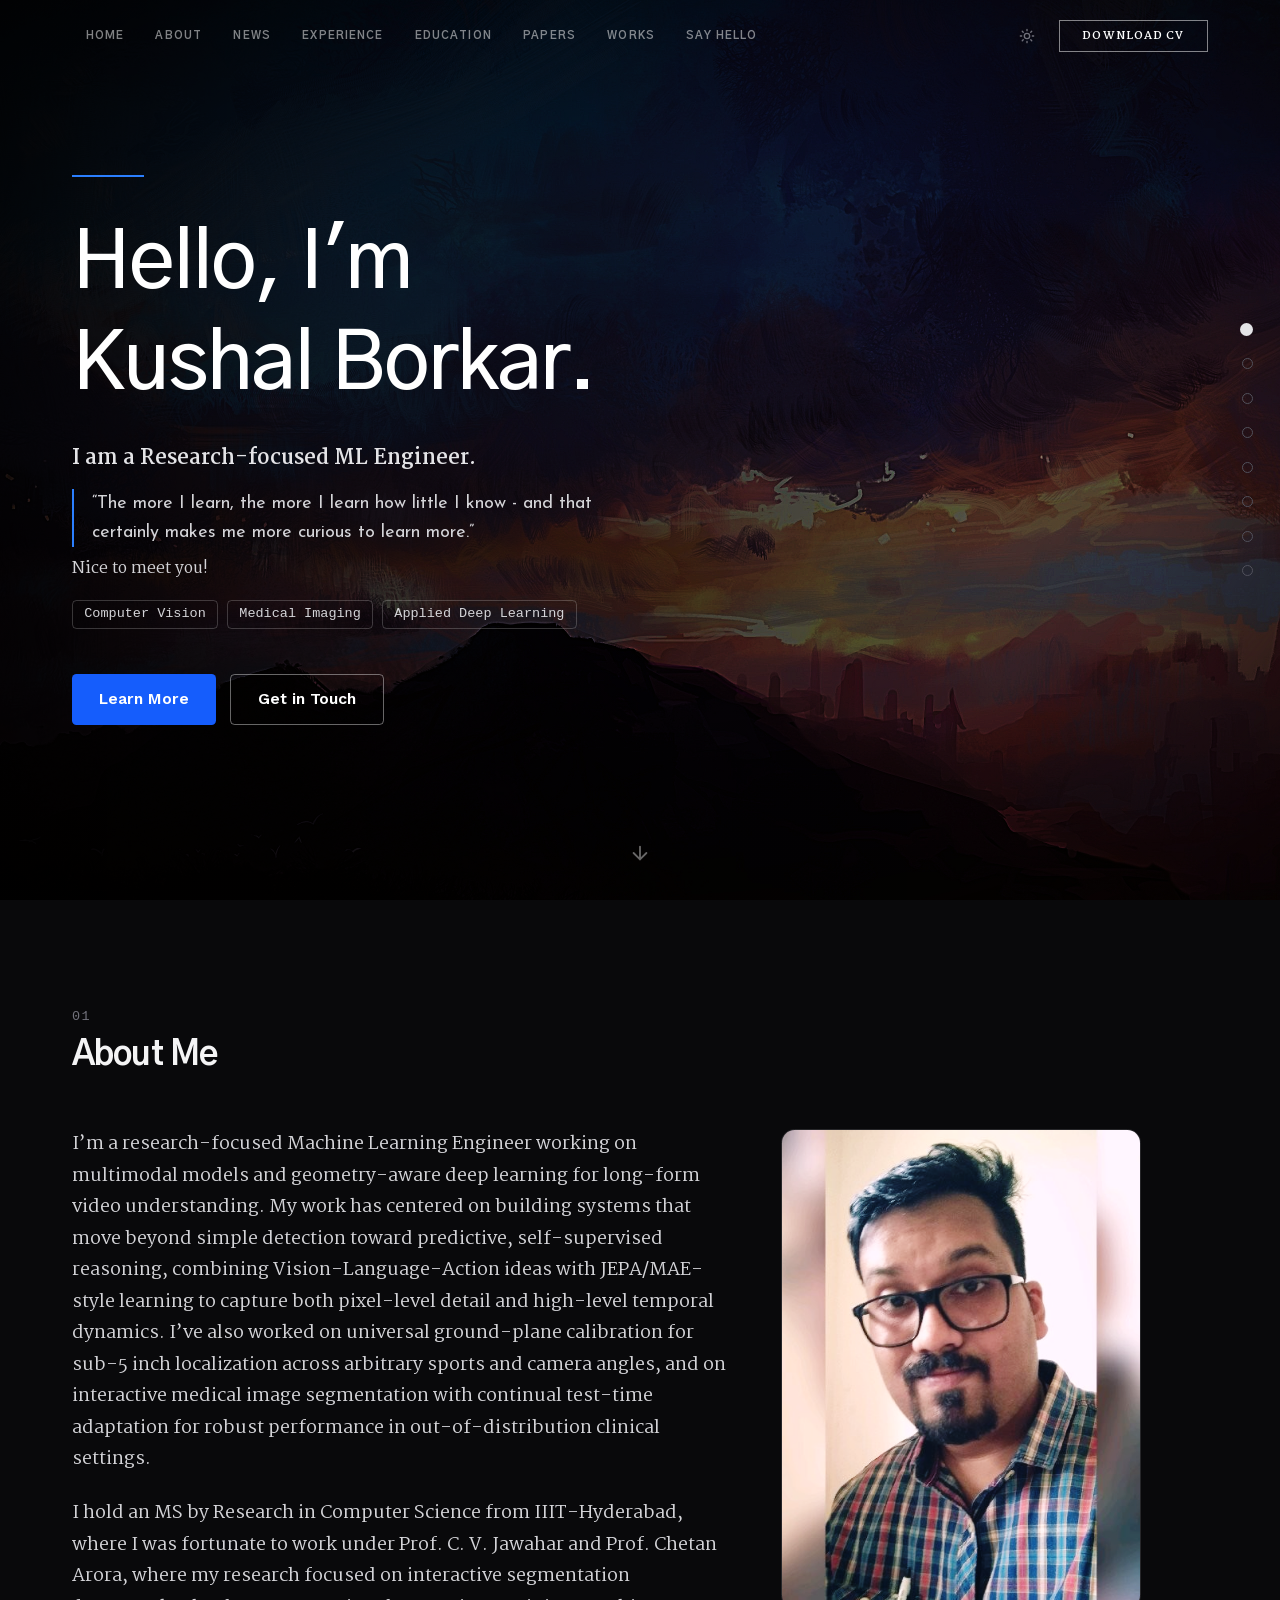
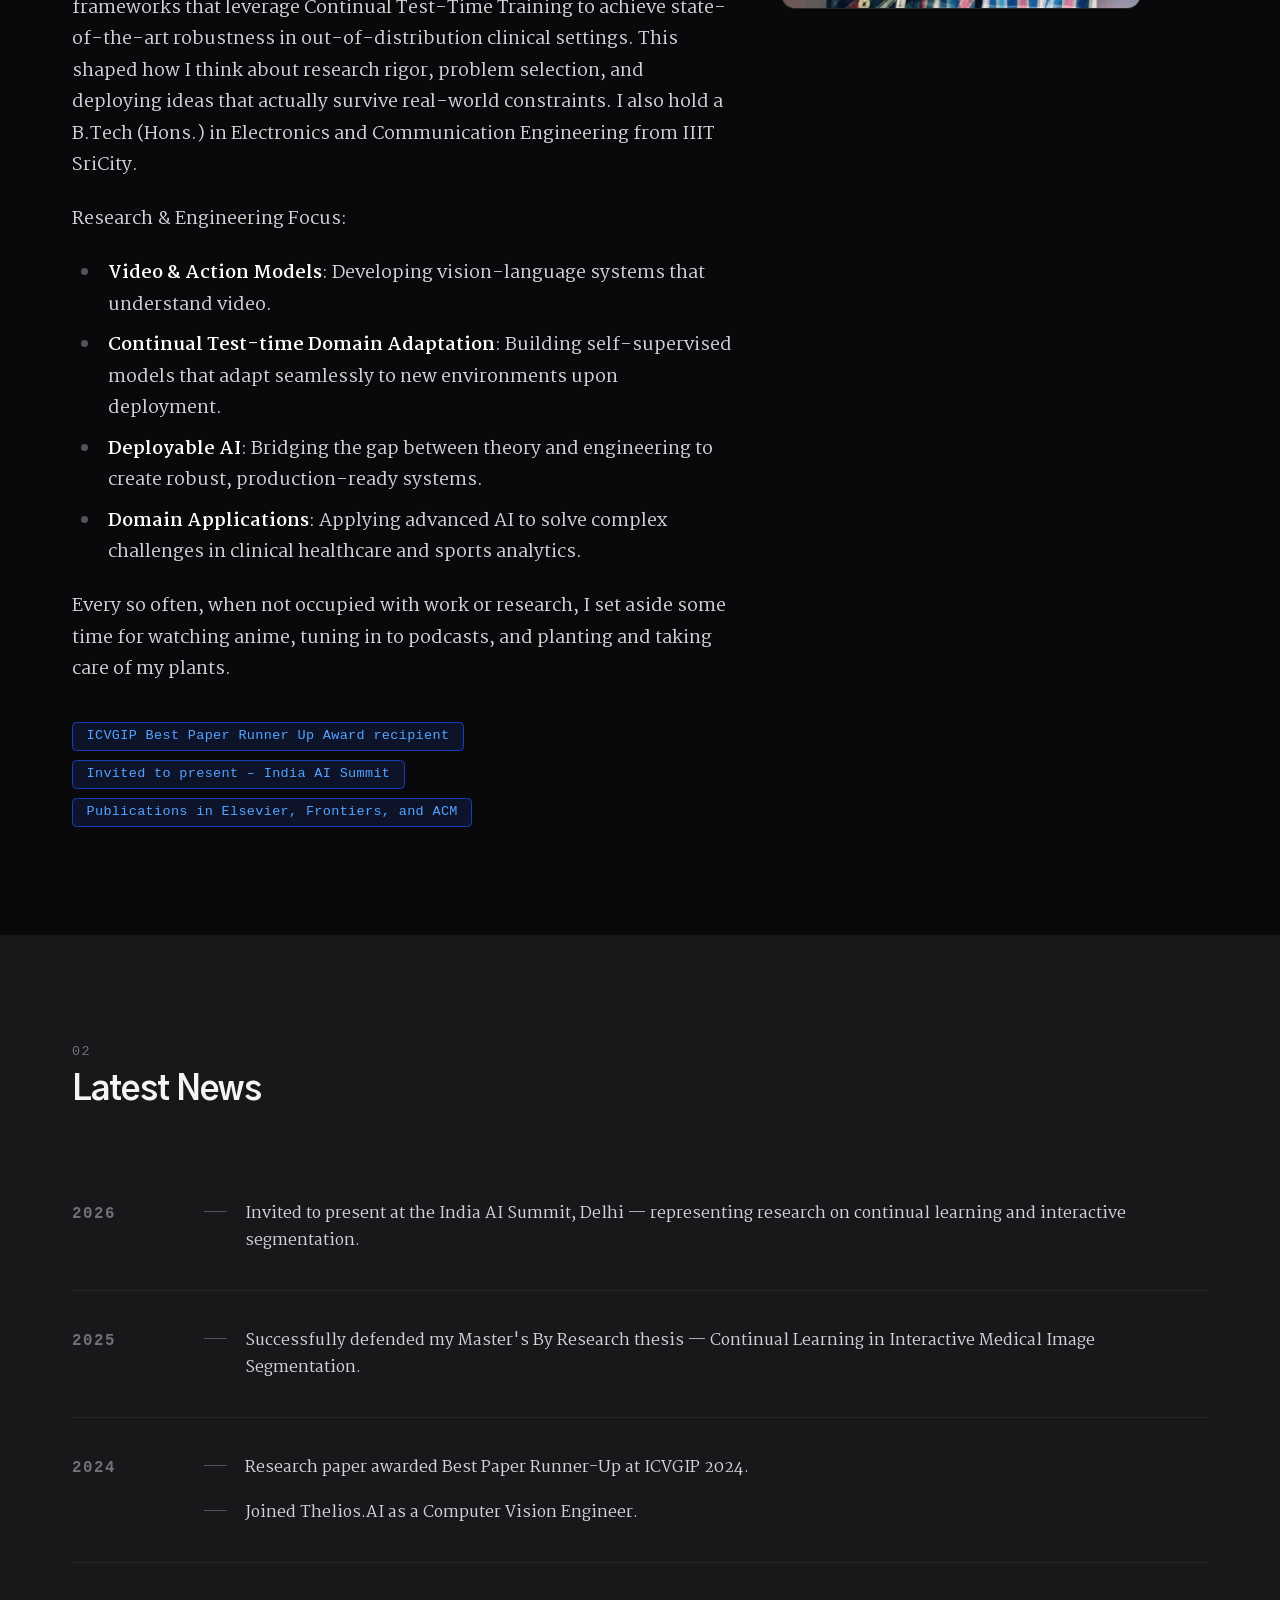
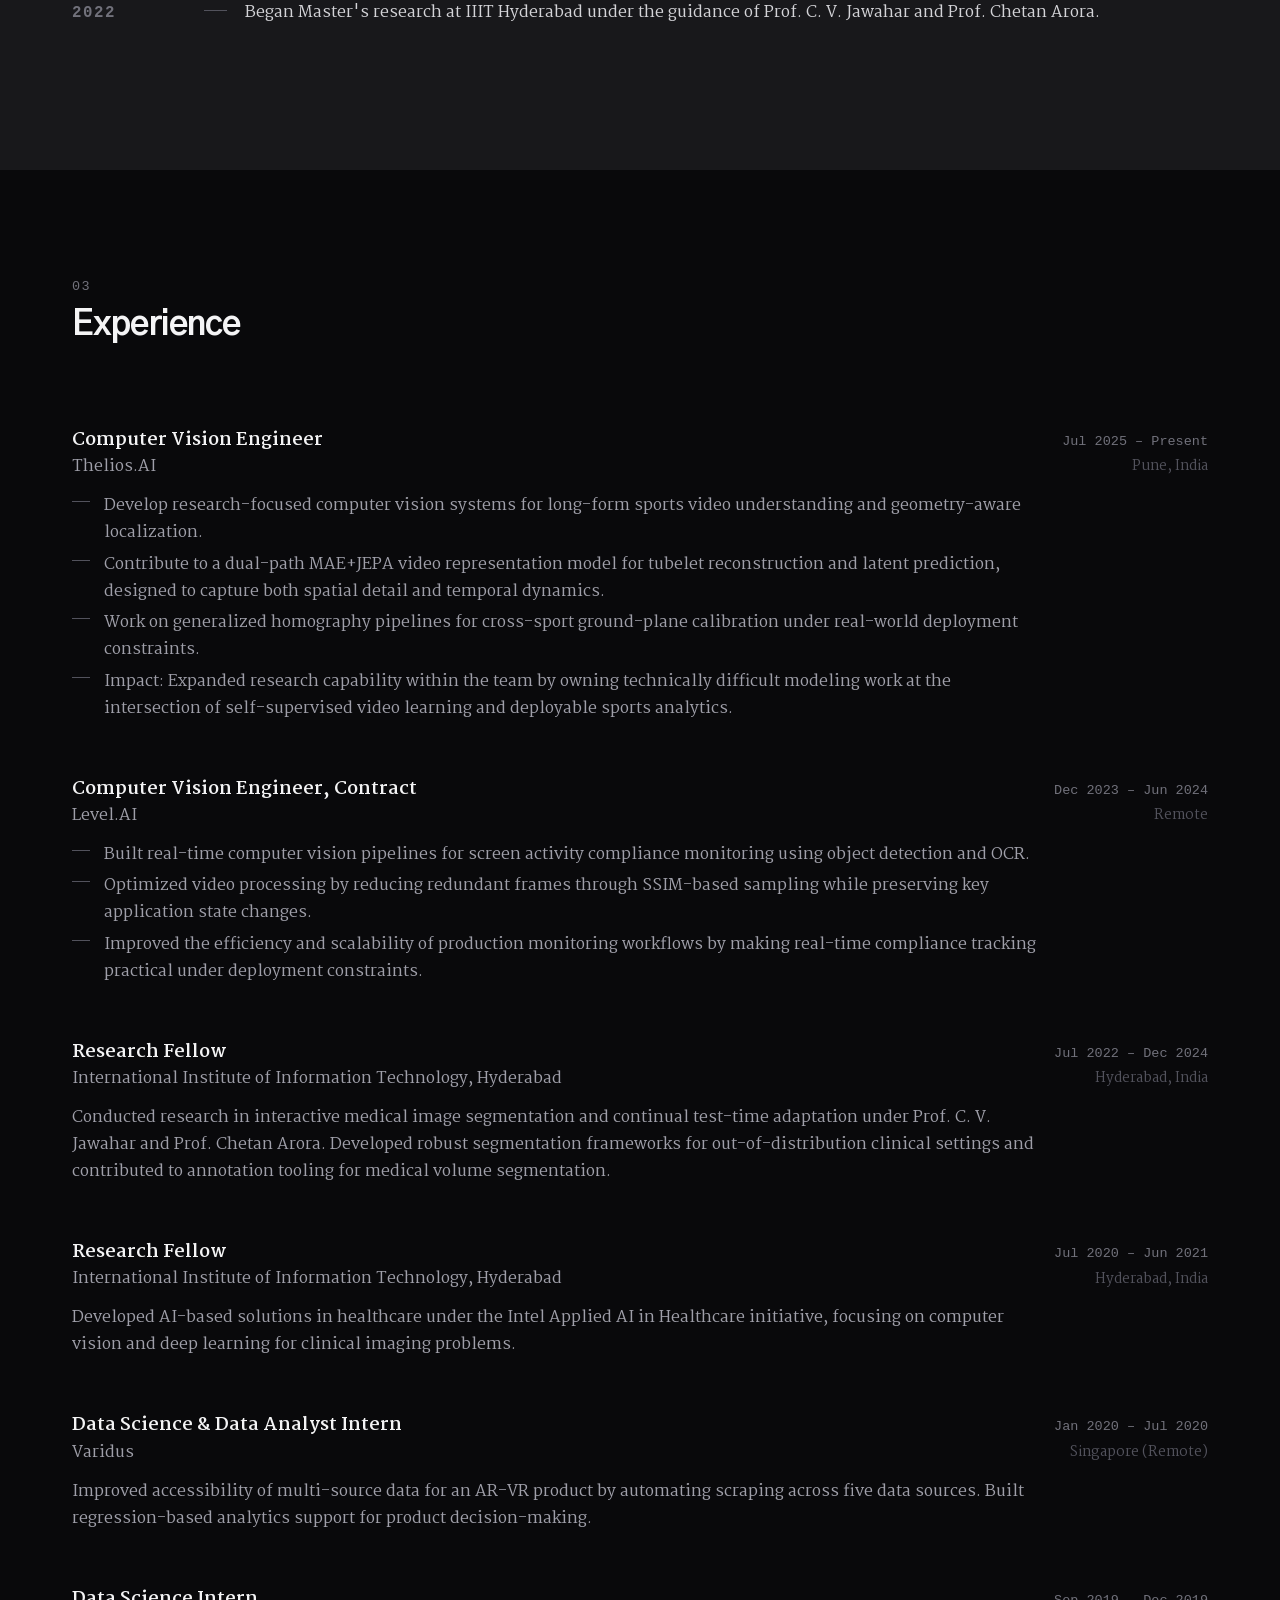
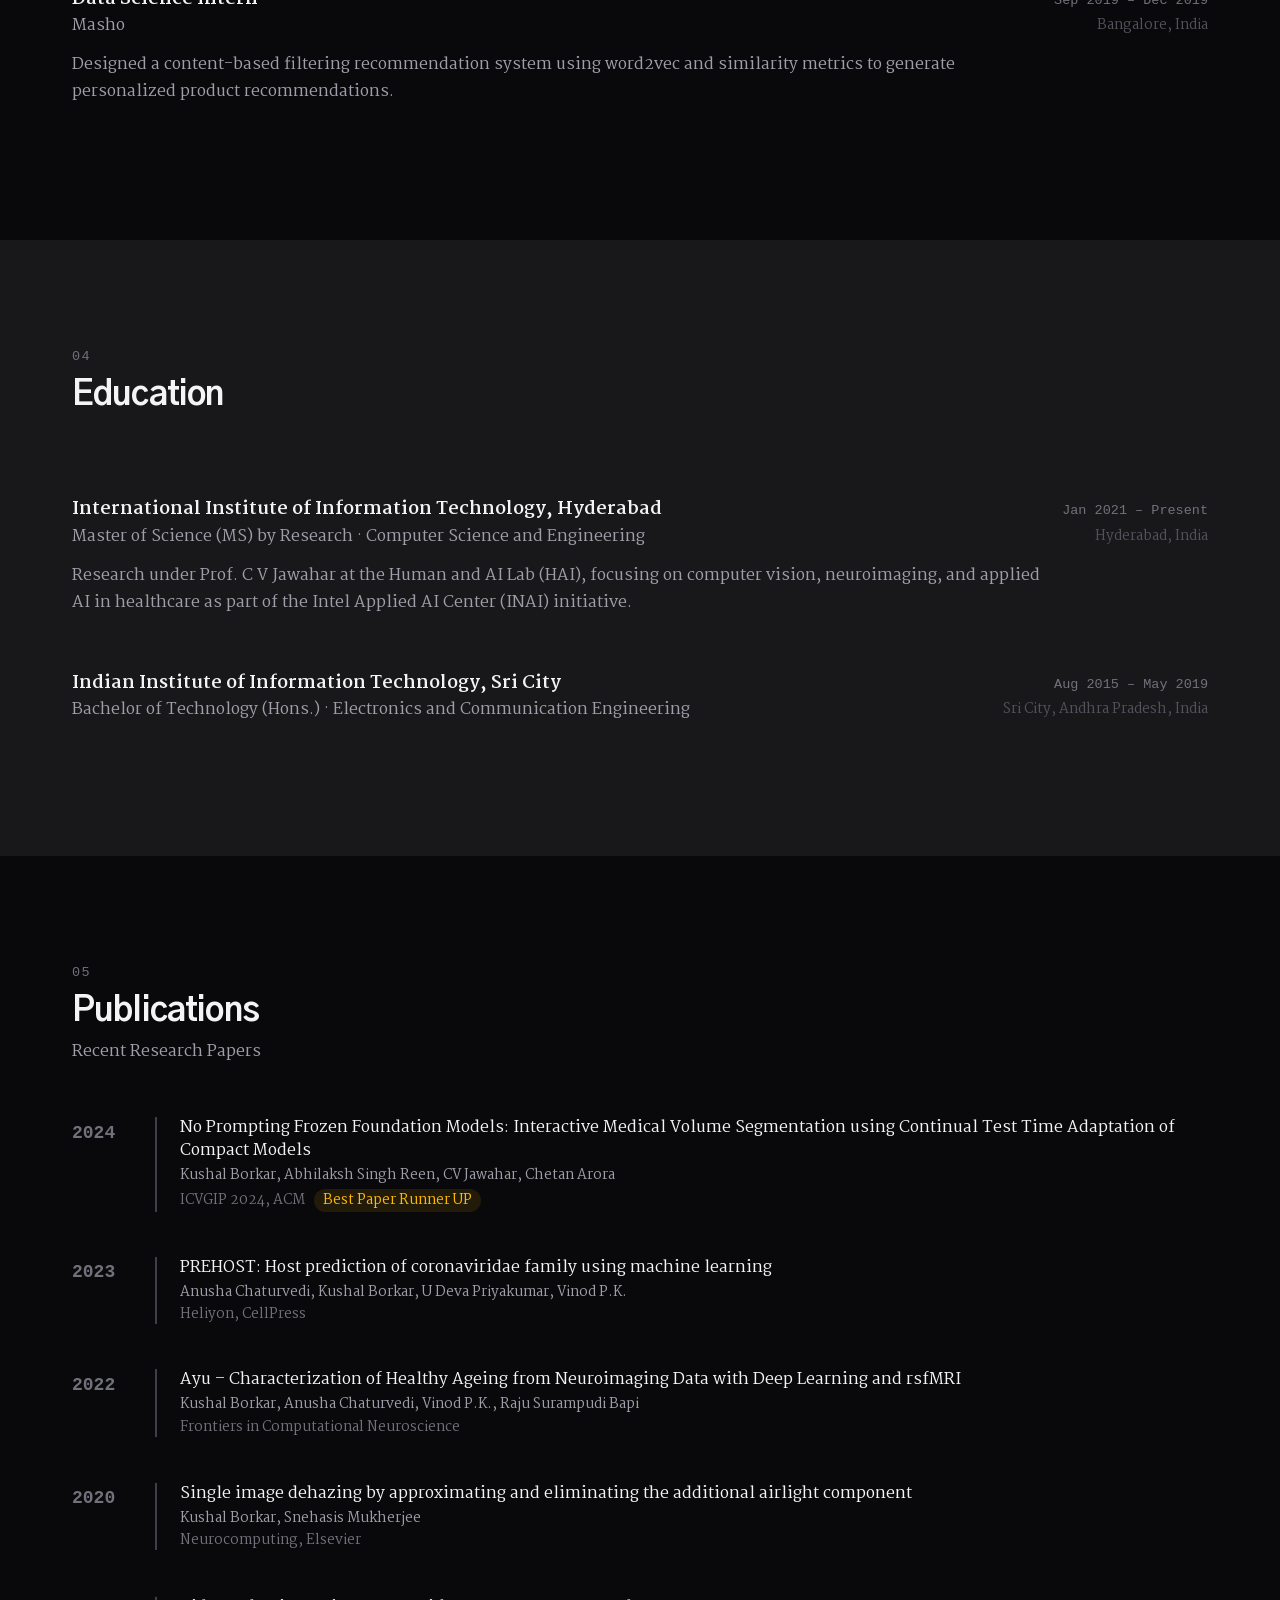
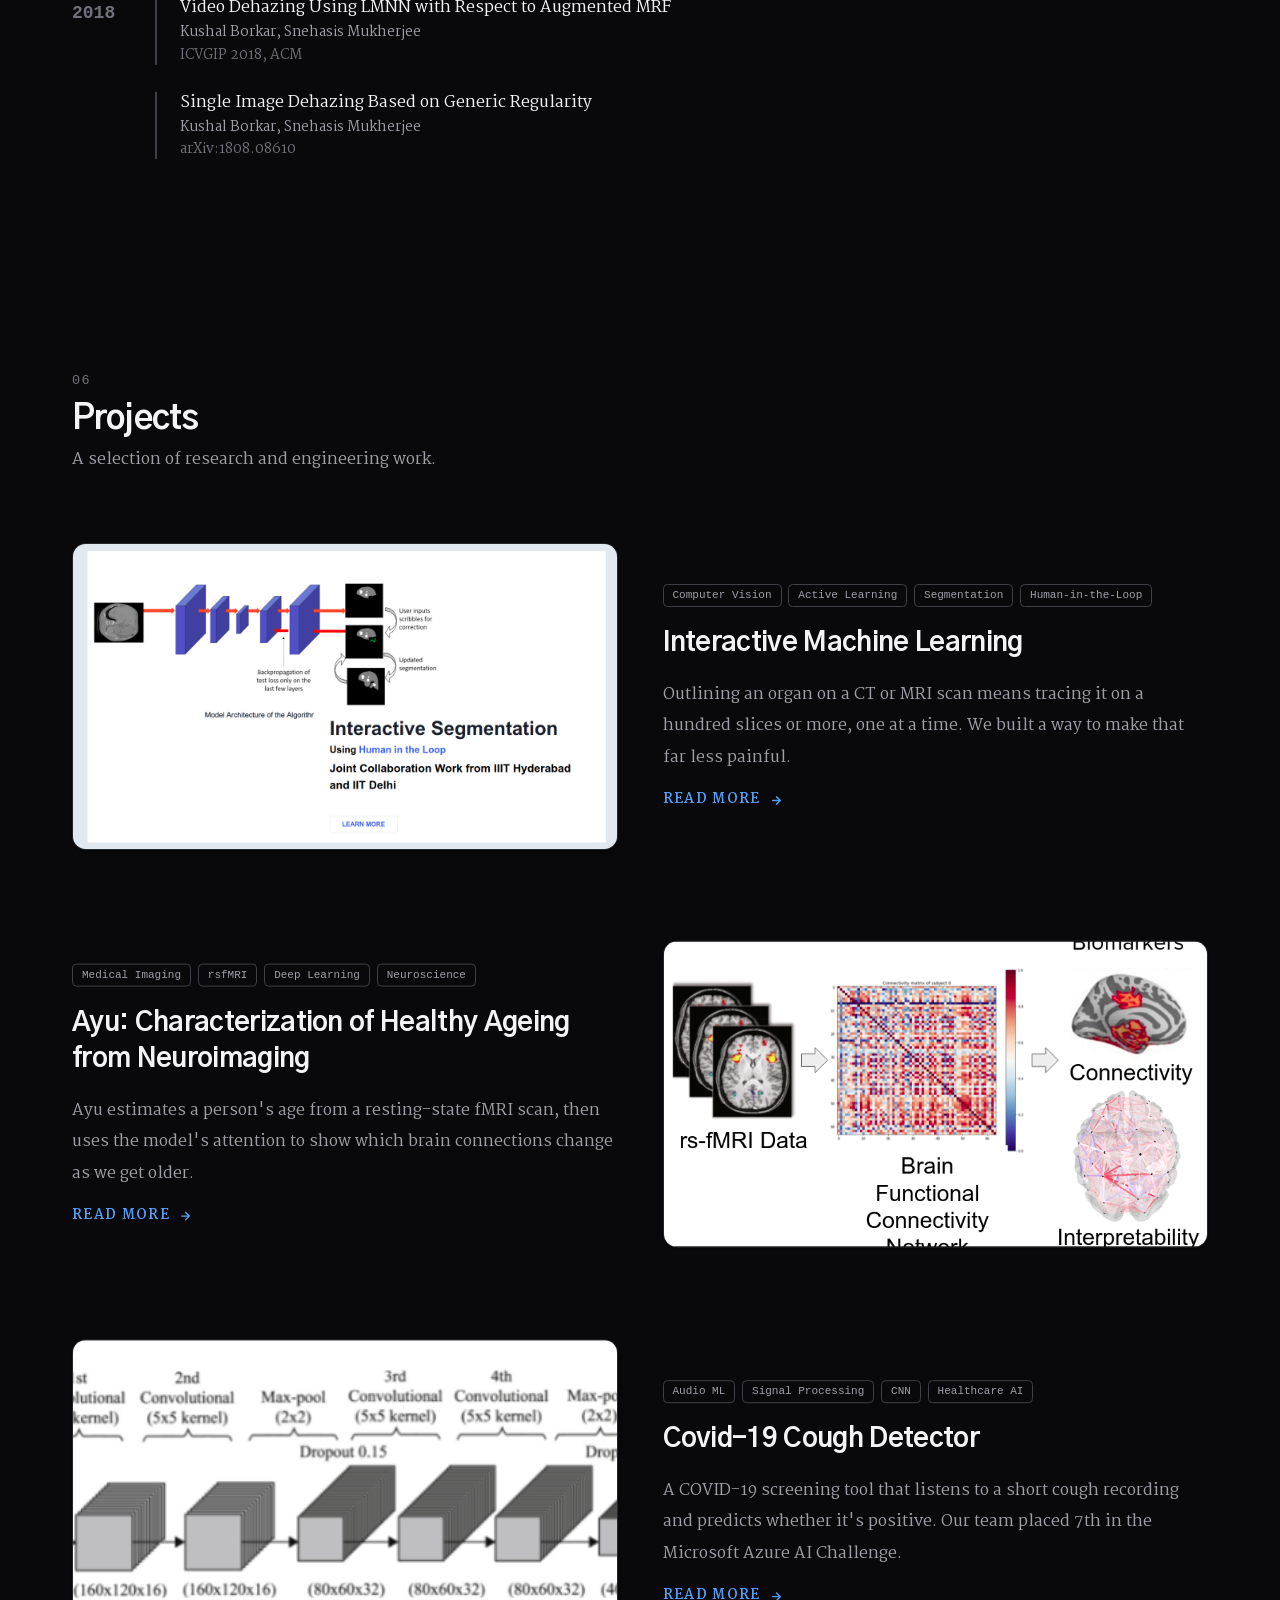
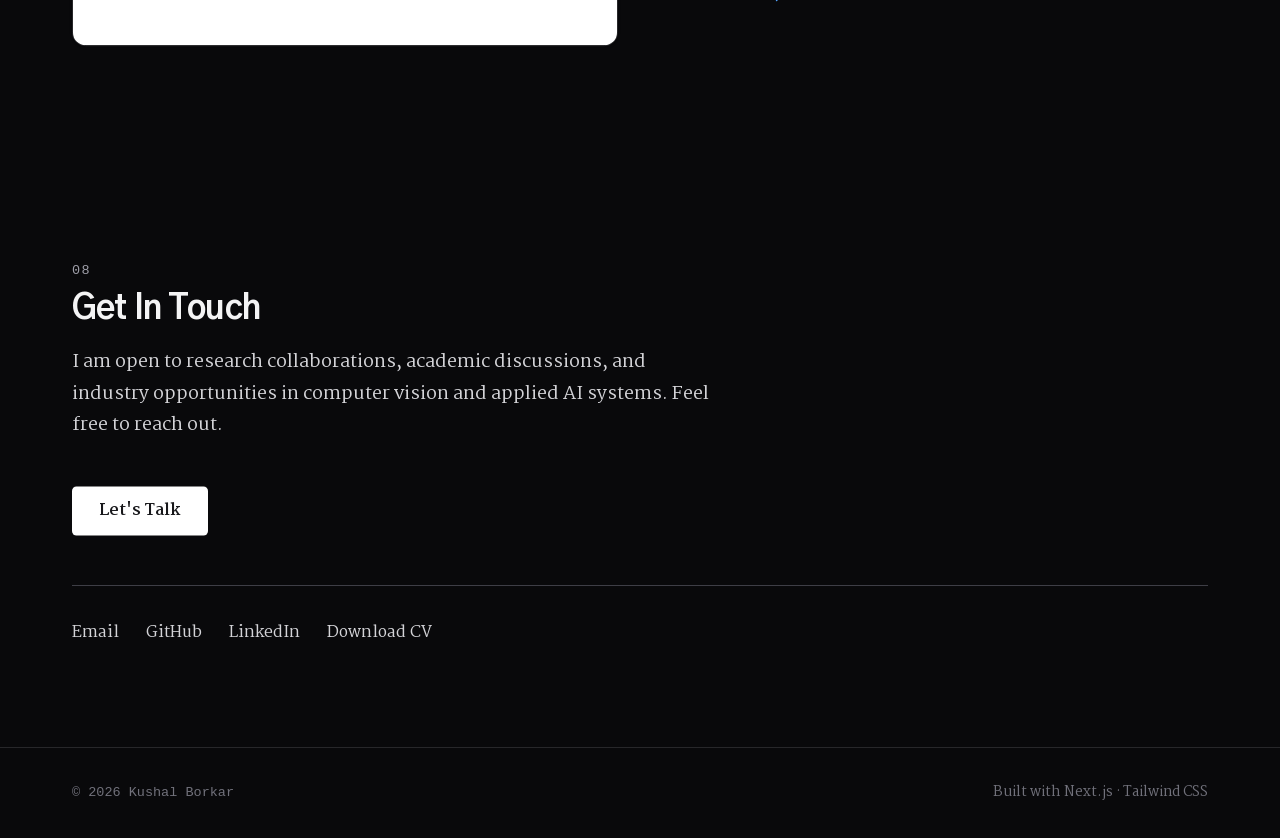
==== commit 09d5e32d: "Update site: trailing-slash export" ====
--- a/index.html
+++ b/index.html
@@ -1,4 +1,4 @@
-<!DOCTYPE html><html lang="en" data-scroll-behavior="smooth" class="o5gY5W_variable _2cJu6a_variable xyB6bG_variable NWWhjG_variable _767JYa_variable"><head><meta charSet="utf-8"/><meta name="viewport" content="width=device-width, initial-scale=1"/><link rel="preload" href="/_next/static/media/0164c08f5f6be23a-s.p.1ffan7vtfbcss.woff2" as="font" crossorigin="" type="font/woff2"/><link rel="preload" href="/_next/static/media/0256a4213a6898bf-s.p.035f856c_dv_m.woff2" as="font" crossorigin="" type="font/woff2"/><link rel="preload" href="/_next/static/media/02cff288975f1da3-s.p.1mu04k_pxtsy-.woff2" as="font" crossorigin="" type="font/woff2"/><link rel="preload" href="/_next/static/media/04c3ac8ae6e1b087-s.p.2q6vdk74r58e7.woff2" as="font" crossorigin="" type="font/woff2"/><link rel="preload" href="/_next/static/media/04f4c011dbaa0ba1-s.p.3gsd1977_0b4y.woff2" as="font" crossorigin="" type="font/woff2"/><link rel="preload" href="/_next/static/media/0507ffa3c08482bc-s.p.3pxpyf70g9ttu.woff2" as="font" crossorigin="" type="font/woff2"/><link rel="preload" href="/_next/static/media/0620860f8ce53587-s.p.1ltlcza9nhe05.woff2" as="font" crossorigin="" type="font/woff2"/><link rel="preload" href="/_next/static/media/065b0dc9facde461-s.p.1b4v-f4-6008d.woff2" as="font" crossorigin="" type="font/woff2"/><link rel="preload" href="/_next/static/media/08805d28ab941bec-s.p.42edt8w0qs4zb.woff2" as="font" crossorigin="" type="font/woff2"/><link rel="preload" href="/_next/static/media/08abb665d1410394-s.p.0q3lmoqhumx-_.woff2" as="font" crossorigin="" type="font/woff2"/><link rel="preload" href="/_next/static/media/08f2c000d1fc4a7d-s.p.2kac-s1v3nagr.woff2" as="font" crossorigin="" type="font/woff2"/><link rel="preload" href="/_next/static/media/0aa78eb45f86c4a8-s.p.379j2ojk5cygw.woff2" as="font" crossorigin="" type="font/woff2"/><link rel="preload" href="/_next/static/media/0ab9e61f9bd3bed3-s.p.22ca2c788_h0u.woff2" as="font" crossorigin="" type="font/woff2"/><link rel="preload" href="/_next/static/media/0b9ca14ee177052b-s.p.1cztbul8l_u3r.woff2" as="font" crossorigin="" type="font/woff2"/><link rel="preload" href="/_next/static/media/0bf3cb71732d5572-s.p.0auhc0qyu4r-7.woff2" as="font" crossorigin="" type="font/woff2"/><link rel="preload" href="/_next/static/media/0d56206ae9a18c72-s.p.1ozfd-uapzahy.woff2" as="font" crossorigin="" type="font/woff2"/><link rel="preload" href="/_next/static/media/0da4082525435d8b-s.p.2movzxzg-9i9b.woff2" as="font" crossorigin="" type="font/woff2"/><link rel="preload" href="/_next/static/media/0f3a6f3da520b6b1-s.p.41p4l-hu_3lsz.woff2" as="font" crossorigin="" type="font/woff2"/><link rel="preload" href="/_next/static/media/1051804fac50680b-s.p.2-6rhihb7m155.woff2" as="font" crossorigin="" type="font/woff2"/><link rel="preload" href="/_next/static/media/11b9716735bb5501-s.p.2o-55eettd72q.woff2" as="font" crossorigin="" type="font/woff2"/><link rel="preload" href="/_next/static/media/120a582ae86e195a-s.p.0m455oru9a3ya.woff2" as="font" crossorigin="" type="font/woff2"/><link rel="preload" href="/_next/static/media/12a20b8d34bb25f2-s.p.25rr7ujwp6bj5.woff2" as="font" crossorigin="" type="font/woff2"/><link rel="preload" href="/_next/static/media/1468195fa48977d6-s.p.2liyuhe-1tfrt.woff2" as="font" crossorigin="" type="font/woff2"/><link rel="preload" href="/_next/static/media/1494c04dcbae4c17-s.p.0gwzhhv72uwnv.woff2" as="font" crossorigin="" type="font/woff2"/><link rel="preload" href="/_next/static/media/14a7cd5b9aee9d6c-s.p.2_uh0g9qo39je.woff2" as="font" crossorigin="" type="font/woff2"/><link rel="preload" href="/_next/static/media/150e832e26162488-s.p.368xnxvg--e33.woff2" as="font" crossorigin="" type="font/woff2"/><link rel="preload" href="/_next/static/media/157bde8cc06d1baf-s.p.1qn0f5tkjwygd.woff2" as="font" crossorigin="" type="font/woff2"/><link rel="preload" href="/_next/static/media/160e5da04f9ced67-s.p.1q81zal3dtiue.woff2" as="font" crossorigin="" type="font/woff2"/><link rel="preload" href="/_next/static/media/164cc7a4dcf82501-s.p.2kt06i3ad-h0i.woff2" as="font" crossorigin="" type="font/woff2"/><link rel="preload" href="/_next/static/media/16a553a55f1a6fef-s.p.0awcxoitwbgkz.woff2" as="font" crossorigin="" type="font/woff2"/><link rel="preload" href="/_next/static/media/16e6d4321273f4c4-s.p.2fqm9lp1tq7yx.woff2" as="font" crossorigin="" type="font/woff2"/><link rel="preload" href="/_next/static/media/183b617aec7b7d6e-s.p.299101t1e9fu-.woff2" as="font" crossorigin="" type="font/woff2"/><link rel="preload" href="/_next/static/media/1875e26f25468ceb-s.p.2xnujqp7p7_1u.woff2" as="font" crossorigin="" type="font/woff2"/><link rel="preload" href="/_next/static/media/1958a6abc91dcd68-s.p.3845-4-dxtg04.woff2" as="font" crossorigin="" type="font/woff2"/><link rel="preload" href="/_next/static/media/1a852eaa7183b2ce-s.p.3dtu_t_73lrjq.woff2" as="font" crossorigin="" type="font/woff2"/><link rel="preload" href="/_next/static/media/1af08d40c1d742d8-s.p.1dgchn-h9nsq6.woff2" as="font" crossorigin="" type="font/woff2"/><link rel="preload" href="/_next/static/media/1b673539b1247acc-s.p.0mbmg0qhqlmw8.woff2" as="font" crossorigin="" type="font/woff2"/><link rel="preload" href="/_next/static/media/1b67836f53b1374e-s.p.167rq50u1wvh7.woff2" as="font" crossorigin="" type="font/woff2"/><link rel="preload" href="/_next/static/media/1bf6dc1f85719f43-s.p.0cdkqzwlq_9et.woff2" as="font" crossorigin="" type="font/woff2"/><link rel="preload" href="/_next/static/media/1cc0bbbdd992db55-s.p.3z2ge2lbd6axm.woff2" as="font" crossorigin="" type="font/woff2"/><link rel="preload" href="/_next/static/media/1d89d49d99be7dc5-s.p.23cz0ivqhvmf1.woff2" as="font" crossorigin="" type="font/woff2"/><link rel="preload" href="/_next/static/media/1e4db682c4a380a2-s.p.1u3khs7pp9o0s.woff2" as="font" crossorigin="" type="font/woff2"/><link rel="preload" href="/_next/static/media/1ed7755b8ef89ddf-s.p.3lrme2f1gt_l0.woff2" as="font" crossorigin="" type="font/woff2"/><link rel="preload" href="/_next/static/media/1f581e16d96321c5-s.p.44a-pdh5g11rn.woff2" as="font" crossorigin="" type="font/woff2"/><link rel="preload" href="/_next/static/media/2034308a0fb7cda1-s.p.13pze9dta47pa.woff2" as="font" crossorigin="" type="font/woff2"/><link rel="preload" href="/_next/static/media/2046e572654b2c3e-s.p.3an1qksjurv0d.woff2" as="font" crossorigin="" type="font/woff2"/><link rel="preload" href="/_next/static/media/2167f6b663a83b05-s.p.44q-1o9k5vvt6.woff2" as="font" crossorigin="" type="font/woff2"/><link rel="preload" href="/_next/static/media/2247071e563866ea-s.p.42e1stmu_tj8_.woff2" as="font" crossorigin="" type="font/woff2"/><link rel="preload" href="/_next/static/media/2250d7168aaf351c-s.p.0cmby--dq46g_.woff2" as="font" crossorigin="" type="font/woff2"/><link rel="preload" href="/_next/static/media/22f7801927fd4ff8-s.p.1hne-nfjfv3fu.woff2" as="font" crossorigin="" type="font/woff2"/><link rel="preload" href="/_next/static/media/237d6cac56e6c7cd-s.p.3zu6wlzxofr5l.woff2" as="font" crossorigin="" type="font/woff2"/><link rel="preload" href="/_next/static/media/238a012403ca03a0-s.p.1rbfv_w0eivtb.woff2" as="font" crossorigin="" type="font/woff2"/><link rel="preload" href="/_next/static/media/23e44a8b241ec52e-s.p.3lncyzlkz5a-a.woff2" as="font" crossorigin="" type="font/woff2"/><link rel="preload" href="/_next/static/media/24c9c654c261cc51-s.p.0vrlz83hnk9ar.woff2" as="font" crossorigin="" type="font/woff2"/><link rel="preload" href="/_next/static/media/25187b368478b4a4-s.p.3j58g6htu2lpv.woff2" as="font" crossorigin="" type="font/woff2"/><link rel="preload" href="/_next/static/media/255b196fa7426710-s.p.2tmty-383fqs8.woff2" as="font" crossorigin="" type="font/woff2"/><link rel="preload" href="/_next/static/media/25921c0751eb95ce-s.p.1ofxvl_xaso3p.woff2" as="font" crossorigin="" type="font/woff2"/><link rel="preload" href="/_next/static/media/2712d22bf36bcc0c-s.p.2vd1y0q8j4ogf.woff2" as="font" crossorigin="" type="font/woff2"/><link rel="preload" href="/_next/static/media/271381ccd73d267e-s.p.2sn1q4r654gls.woff2" as="font" crossorigin="" type="font/woff2"/><link rel="preload" href="/_next/static/media/27ed90c120b64406-s.p.040u3c84p6-m0.woff2" as="font" crossorigin="" type="font/woff2"/><link rel="preload" href="/_next/static/media/28bf27794ac4bff2-s.p.2hl20_82fukzl.woff2" as="font" crossorigin="" type="font/woff2"/><link rel="preload" href="/_next/static/media/294d678ec70f1d92-s.p.166x3qj6-t5hj.woff2" as="font" crossorigin="" type="font/woff2"/><link rel="preload" href="/_next/static/media/2b02551462e39cd8-s.p.01w75t0w-o-lg.woff2" as="font" crossorigin="" type="font/woff2"/><link rel="preload" href="/_next/static/media/2b81eeca71e9850c-s.p.3vm0tq4e-zz_5.woff2" as="font" crossorigin="" type="font/woff2"/><link rel="preload" href="/_next/static/media/2c5db532641ce8d5-s.p.2ihs5t9ybp5bl.woff2" as="font" crossorigin="" type="font/woff2"/><link rel="preload" href="/_next/static/media/2caae2590f6f7380-s.p.3iuiyid8nug4a.woff2" as="font" crossorigin="" type="font/woff2"/><link rel="preload" href="/_next/static/media/2cf45621b13a54ae-s.p.18yf31tsas2mv.woff2" as="font" crossorigin="" type="font/woff2"/><link rel="preload" href="/_next/static/media/2e8ff78ff2b18fe1-s.p.3s2t90j8y1pif.woff2" as="font" crossorigin="" type="font/woff2"/><link rel="preload" href="/_next/static/media/2fbbede13482e3c1-s.p.1od2orc7v8tge.woff2" as="font" crossorigin="" type="font/woff2"/><link rel="preload" href="/_next/static/media/2fc277bd34ab5ad8-s.p.0-2u4xw7q3l95.woff2" as="font" crossorigin="" type="font/woff2"/><link rel="preload" href="/_next/static/media/2fc42b6ec963293d-s.p.1-f6okoe15qwy.woff2" as="font" crossorigin="" type="font/woff2"/><link rel="preload" href="/_next/static/media/2fca631f4e872ad4-s.p.0l_qkzh8_j7kk.woff2" as="font" crossorigin="" type="font/woff2"/><link rel="preload" href="/_next/static/media/301c24fdd55edf3c-s.p.1bdi1_6_b-v4f.woff2" as="font" crossorigin="" type="font/woff2"/><link rel="preload" href="/_next/static/media/30946bea6fc8acf8-s.p.1-zm0a45q1-j6.woff2" as="font" crossorigin="" type="font/woff2"/><link rel="preload" href="/_next/static/media/309e04ed6d1cd80b-s.p.3cigzne38kmw9.woff2" as="font" crossorigin="" type="font/woff2"/><link rel="preload" href="/_next/static/media/325959bf75bb80e6-s.p.1hbm3sxnfn86y.woff2" as="font" crossorigin="" type="font/woff2"/><link rel="preload" href="/_next/static/media/328bdd12af02ea1f-s.p.1ldzu8zsaear6.woff2" as="font" crossorigin="" type="font/woff2"/><link rel="preload" href="/_next/static/media/32db778b60ed7d79-s.p.3yypl3fv4jix8.woff2" as="font" crossorigin="" type="font/woff2"/><link rel="preload" href="/_next/static/media/334720374a67ad66-s.p.299yda-9iasks.woff2" as="font" crossorigin="" type="font/woff2"/><link rel="preload" href="/_next/static/media/336a4eb8437d7549-s.p.0rjli5bg1kzsa.woff2" as="font" crossorigin="" type="font/woff2"/><link rel="preload" href="/_next/static/media/337cc0faf65d6480-s.p.1_521i9cd619p.woff2" as="font" crossorigin="" type="font/woff2"/><link rel="preload" href="/_next/static/media/355e85378c30e860-s.p.2mp93e2_y4ix7.woff2" as="font" crossorigin="" type="font/woff2"/><link rel="preload" href="/_next/static/media/35846c02e8fb065e-s.p.2bo3wjtzrmcgo.woff2" as="font" crossorigin="" type="font/woff2"/><link rel="preload" href="/_next/static/media/35af6bca696c3271-s.p.269dfgdiyucqp.woff2" as="font" crossorigin="" type="font/woff2"/><link rel="preload" href="/_next/static/media/3695f559d6cb9f26-s.p.0ze4nen3iyofm.woff2" as="font" crossorigin="" type="font/woff2"/><link rel="preload" href="/_next/static/media/36fa5ad54b399bf1-s.p.30rq7lhp2sbk1.woff2" as="font" crossorigin="" type="font/woff2"/><link rel="preload" href="/_next/static/media/37118adc619b7803-s.p.3kq6k02b2ysv1.woff2" as="font" crossorigin="" type="font/woff2"/><link rel="preload" href="/_next/static/media/37b053f26de2f760-s.p.3hpvy1tujcwur.woff2" as="font" crossorigin="" type="font/woff2"/><link rel="preload" href="/_next/static/media/389104fe4acee04e-s.p.0l292j_24-us-.woff2" as="font" crossorigin="" type="font/woff2"/><link rel="preload" href="/_next/static/media/393c63b5e6e49cff-s.p.1q-s11_h_yw5s.woff2" as="font" crossorigin="" type="font/woff2"/><link rel="preload" href="/_next/static/media/39918a5df23c3ed7-s.p.3l40cq1zkzrnx.woff2" as="font" crossorigin="" type="font/woff2"/><link rel="preload" href="/_next/static/media/39defd0bdb74c9ba-s.p.0pghzxiz86xvd.woff2" as="font" crossorigin="" type="font/woff2"/><link rel="preload" href="/_next/static/media/3ae214d971c27103-s.p.1a0j1knd71j27.woff2" as="font" crossorigin="" type="font/woff2"/><link rel="preload" href="/_next/static/media/3ae5ff5e83635950-s.p.3s8puncuiug-b.woff2" as="font" crossorigin="" type="font/woff2"/><link rel="preload" href="/_next/static/media/3badd9ea1ee4b554-s.p.2yvkaxhzcv882.woff2" as="font" crossorigin="" type="font/woff2"/><link rel="preload" href="/_next/static/media/3eb598bb24fc20cf-s.p.390qty30ivzdq.woff2" as="font" crossorigin="" type="font/woff2"/><link rel="preload" href="/_next/static/media/3fa6235fbeba2354-s.p.2iz0uyhevketi.woff2" as="font" crossorigin="" type="font/woff2"/><link rel="preload" href="/_next/static/media/40091ffd5518e6ce-s.p.0-w4zl7snnwtp.woff2" as="font" crossorigin="" type="font/woff2"/><link rel="preload" href="/_next/static/media/4259e56d25443f06-s.p.34rf4fmejt1a0.woff2" as="font" crossorigin="" type="font/woff2"/><link rel="preload" href="/_next/static/media/42f1454342972b85-s.p.2z8rml7o3pj03.woff2" as="font" crossorigin="" type="font/woff2"/><link rel="preload" href="/_next/static/media/42f4fdcd35537d88-s.p.3zv_ddeg_d-p2.woff2" as="font" crossorigin="" type="font/woff2"/><link rel="preload" href="/_next/static/media/449f265936fa4a23-s.p.3__3s97xpid82.woff2" as="font" crossorigin="" type="font/woff2"/><link rel="preload" href="/_next/static/media/44edf3c8c5eee846-s.p.3kc6yhj_fsp8f.woff2" as="font" crossorigin="" type="font/woff2"/><link rel="preload" href="/_next/static/media/473defc5891071c3-s.p.06a62p3dq7saq.woff2" as="font" crossorigin="" type="font/woff2"/><link rel="preload" href="/_next/static/media/47aad7543a9d73e3-s.p.2usfjw_8feb3l.woff2" as="font" crossorigin="" type="font/woff2"/><link rel="preload" href="/_next/static/media/47b8f67f615dd61b-s.p.3wglzs4at64v8.woff2" as="font" crossorigin="" type="font/woff2"/><link rel="preload" href="/_next/static/media/494a3b8968ea103e-s.p.15omxndhl5m-5.woff2" as="font" crossorigin="" type="font/woff2"/><link rel="preload" href="/_next/static/media/4b0f4797f0131a8a-s.p.454epn8z4uv5r.woff2" as="font" crossorigin="" type="font/woff2"/><link rel="preload" href="/_next/static/media/4c07021bf658ac99-s.p.2wrxve994xt3-.woff2" as="font" crossorigin="" type="font/woff2"/><link rel="preload" href="/_next/static/media/4c6b8f326d969f31-s.p.38vkdusmmpqvb.woff2" as="font" crossorigin="" type="font/woff2"/><link rel="preload" href="/_next/static/media/4cbdbabf8914bc9f-s.p.17vvrjdg3iz14.woff2" as="font" crossorigin="" type="font/woff2"/><link rel="preload" href="/_next/static/media/4e5ae09c23110bc7-s.p.43x029v0u8wh6.woff2" as="font" crossorigin="" type="font/woff2"/><link rel="preload" href="/_next/static/media/4e65170d9a4c229f-s.p.05s785jgl1ffv.woff2" as="font" crossorigin="" type="font/woff2"/><link rel="preload" href="/_next/static/media/4ee6b20c6e947d74-s.p.1wn4hcb626a7-.woff2" as="font" crossorigin="" type="font/woff2"/><link rel="preload" href="/_next/static/media/502377c6b8cfe151-s.p.1yshsun5tqqrg.woff2" as="font" crossorigin="" type="font/woff2"/><link rel="preload" href="/_next/static/media/518998bab59ab1fa-s.p.0nub2amtnr4-y.woff2" as="font" crossorigin="" type="font/woff2"/><link rel="preload" href="/_next/static/media/5246968a9f3689f5-s.p.3i6ygp42iu8yn.woff2" as="font" crossorigin="" type="font/woff2"/><link rel="preload" href="/_next/static/media/55fbf44e247ccb58-s.p.31lj1rjuxjeqv.woff2" as="font" crossorigin="" type="font/woff2"/><link rel="preload" href="/_next/static/media/59105676526bed18-s.p.0epgpneyethj9.woff2" as="font" crossorigin="" type="font/woff2"/><link rel="preload" href="/_next/static/media/591a8e16b0b08c84-s.p.0o3myd8-ap5jj.woff2" as="font" crossorigin="" type="font/woff2"/><link rel="preload" href="/_next/static/media/59fa77f45a261fba-s.p.179w9ha6ej2-e.woff2" as="font" crossorigin="" type="font/woff2"/><link rel="preload" href="/_next/static/media/5a11a0b81707e7a0-s.p.0j78ehr4dnw5p.woff2" as="font" crossorigin="" type="font/woff2"/><link rel="preload" href="/_next/static/media/5aca8f123b2a23fc-s.p.356jevg3ckuum.woff2" as="font" crossorigin="" type="font/woff2"/><link rel="preload" href="/_next/static/media/5ad38176e3bd0525-s.p.11hg707llgput.woff2" as="font" crossorigin="" type="font/woff2"/><link rel="preload" href="/_next/static/media/5e1c94ad3ca05a1b-s.p.196o-h3_ca1_x.woff2" as="font" crossorigin="" type="font/woff2"/><link rel="preload" href="/_next/static/media/5e95bc19a14742a1-s.p.32le8g9zyo51f.woff2" as="font" crossorigin="" type="font/woff2"/><link rel="preload" href="/_next/static/media/5f1a5d28b22638ff-s.p.11z6uwymileiv.woff2" as="font" crossorigin="" type="font/woff2"/><link rel="preload" href="/_next/static/media/5f3fa9f3c13b5516-s.p.3o6n-yoqv_tdg.woff2" as="font" crossorigin="" type="font/woff2"/><link rel="preload" href="/_next/static/media/60aa422acd986088-s.p.2n_jhx4dhs_70.woff2" as="font" crossorigin="" type="font/woff2"/><link rel="preload" href="/_next/static/media/60bc2cbfe0bd3ebf-s.p.18bh4r_x5klj-.woff2" as="font" crossorigin="" type="font/woff2"/><link rel="preload" href="/_next/static/media/60d17a429a7733e4-s.p.23q-udy0xkuo7.woff2" as="font" crossorigin="" type="font/woff2"/><link rel="preload" href="/_next/static/media/617adcd999acb3df-s.p.34agkbst6_qtl.woff2" as="font" crossorigin="" type="font/woff2"/><link rel="preload" href="/_next/static/media/61ce8b9618301ad9-s.p.2r8ejj65sx4cn.woff2" as="font" crossorigin="" type="font/woff2"/><link rel="preload" href="/_next/static/media/61e5594c57475b61-s.p.2p9x0prux2vws.woff2" as="font" crossorigin="" type="font/woff2"/><link rel="preload" href="/_next/static/media/6242c1ddc914ac88-s.p.065c-i_xfrxp_.woff2" as="font" crossorigin="" type="font/woff2"/><link rel="preload" href="/_next/static/media/62b4172c4fcb5510-s.p.038td6acmieny.woff2" as="font" crossorigin="" type="font/woff2"/><link rel="preload" href="/_next/static/media/63cbed774c0054b4-s.p.14rjw3u_i2t5f.woff2" as="font" crossorigin="" type="font/woff2"/><link rel="preload" href="/_next/static/media/648153aa438c50b4-s.p.0b6sd6y2sj5sb.woff2" as="font" crossorigin="" type="font/woff2"/><link rel="preload" href="/_next/static/media/65be57e370eb9b6a-s.p.3q0ea-42a_lxb.woff2" as="font" crossorigin="" type="font/woff2"/><link rel="preload" href="/_next/static/media/66077bf0061d1bd5-s.p.3ipp0fpgdyu_n.woff2" as="font" crossorigin="" type="font/woff2"/><link rel="preload" href="/_next/static/media/664c632b8d5ec25f-s.p.2bw06ewke5b03.woff2" as="font" crossorigin="" type="font/woff2"/><link rel="preload" href="/_next/static/media/666bcc374c03d84a-s.p.0ap9f70fx6w7p.woff2" as="font" crossorigin="" type="font/woff2"/><link rel="preload" href="/_next/static/media/6799322157f1eea6-s.p.3b8v5_xsx2jvc.woff2" as="font" crossorigin="" type="font/woff2"/><link rel="preload" href="/_next/static/media/67b04bfa7f77313b-s.p.250_e0rpz0u53.woff2" as="font" crossorigin="" type="font/woff2"/><link rel="preload" href="/_next/static/media/67fb3550b5cbade2-s.p.09vg4uqpraa-q.woff2" as="font" crossorigin="" type="font/woff2"/><link rel="preload" href="/_next/static/media/694760b2be1aff08-s.p.14jlzv90j2v3c.woff2" as="font" crossorigin="" type="font/woff2"/><link rel="preload" href="/_next/static/media/6a60e49cfe64b38e-s.p.2806ojm-_3hq-.woff2" as="font" crossorigin="" type="font/woff2"/><link rel="preload" href="/_next/static/media/6b2c91f49093f78e-s.p.31o1t1f3hgnk8.woff2" as="font" crossorigin="" type="font/woff2"/><link rel="preload" href="/_next/static/media/6c8e0a6306f183b4-s.p.42i50h1xao3r8.woff2" as="font" crossorigin="" type="font/woff2"/><link rel="preload" href="/_next/static/media/6e21b5d60bea8155-s.p.1egvk88i1e9nx.woff2" as="font" crossorigin="" type="font/woff2"/><link rel="preload" href="/_next/static/media/6eb6e899fa02cea5-s.p.3jvhju4xsqs2f.woff2" as="font" crossorigin="" type="font/woff2"/><link rel="preload" href="/_next/static/media/702106fa08cfb74e-s.p.1iap2soi8s-8q.woff2" as="font" crossorigin="" type="font/woff2"/><link rel="preload" href="/_next/static/media/70396af8a698ca99-s.p.00h7tufdeuo06.woff2" as="font" crossorigin="" type="font/woff2"/><link rel="preload" href="/_next/static/media/7040ee3b76728e03-s.p.3jqsu1oeb8npr.woff2" as="font" crossorigin="" type="font/woff2"/><link rel="preload" href="/_next/static/media/715cf18a48b08ef5-s.p.2t2uj0_e19xyh.woff2" as="font" crossorigin="" type="font/woff2"/><link rel="preload" href="/_next/static/media/725b58c90e4370e7-s.p.30d52ssrs7rp7.woff2" as="font" crossorigin="" type="font/woff2"/><link rel="preload" href="/_next/static/media/731adc3e038dffee-s.p.0hcnh_iqxxeao.woff2" as="font" crossorigin="" type="font/woff2"/><link rel="preload" href="/_next/static/media/739216e819d6f62a-s.p.3b9ye1wxpoymk.woff2" as="font" crossorigin="" type="font/woff2"/><link rel="preload" href="/_next/static/media/74a4bae5a3412d08-s.p.33f1atbjw0dc0.woff2" as="font" crossorigin="" type="font/woff2"/><link rel="preload" href="/_next/static/media/75aa29c44b5d7354-s.p.0tj04dcljmtje.woff2" as="font" crossorigin="" type="font/woff2"/><link rel="preload" href="/_next/static/media/763df0e116cd2414-s.p.3lqco8egyeq5t.woff2" as="font" crossorigin="" type="font/woff2"/><link rel="preload" href="/_next/static/media/76c91d654abd79b9-s.p.0u5gsk7z0nilv.woff2" as="font" crossorigin="" type="font/woff2"/><link rel="preload" href="/_next/static/media/76ce9bac5cb955a5-s.p.2tkor307idfof.woff2" as="font" crossorigin="" type="font/woff2"/><link rel="preload" href="/_next/static/media/772bb26889b5bd0d-s.p.2oqzge54uy-8y.woff2" as="font" crossorigin="" type="font/woff2"/><link rel="preload" href="/_next/static/media/796e099420c546ea-s.p.1yydx59n4_run.woff2" as="font" crossorigin="" type="font/woff2"/><link rel="preload" href="/_next/static/media/7a5a31f110afaf66-s.p.3qb4cnjf444kn.woff2" as="font" crossorigin="" type="font/woff2"/><link rel="preload" href="/_next/static/media/7a926440eb56de30-s.p.08o-0wup8oxob.woff2" as="font" crossorigin="" type="font/woff2"/><link rel="preload" href="/_next/static/media/7afd07dc53b39aa8-s.p.139mlgzy719ya.woff2" as="font" crossorigin="" type="font/woff2"/><link rel="preload" href="/_next/static/media/7b74a610fcae7f8c-s.p.2yawxdacr1-7m.woff2" as="font" crossorigin="" type="font/woff2"/><link rel="preload" href="/_next/static/media/7c06ea4248cbcec6-s.p.2dtwiff_o4tyo.woff2" as="font" crossorigin="" type="font/woff2"/><link rel="preload" href="/_next/static/media/7c3e36f6bf85f171-s.p.2dla-lw-o6lpd.woff2" as="font" crossorigin="" type="font/woff2"/><link rel="preload" href="/_next/static/media/7ca0929f30a12612-s.p.0i0_dcqxep_5m.woff2" as="font" crossorigin="" type="font/woff2"/><link rel="preload" href="/_next/static/media/7d5bf4f83957ffb0-s.p.1bph9079rs7b-.woff2" as="font" crossorigin="" type="font/woff2"/><link rel="preload" href="/_next/static/media/7d5e18e83c49b61e-s.p.0hj1owka83qdk.woff2" as="font" crossorigin="" type="font/woff2"/><link rel="preload" href="/_next/static/media/7db0fbd23447832b-s.p.1_paua2ycb1oa.woff2" as="font" crossorigin="" type="font/woff2"/><link rel="preload" href="/_next/static/media/7e7b3069149d41e2-s.p.2svgy5a01uzs0.woff2" as="font" crossorigin="" type="font/woff2"/><link rel="preload" href="/_next/static/media/7efb53386f0297b3-s.p.06k77_-12isrt.woff2" as="font" crossorigin="" type="font/woff2"/><link rel="preload" href="/_next/static/media/7f043a90e6e1dd0e-s.p.1a10lzubpqa3a.woff2" as="font" crossorigin="" type="font/woff2"/><link rel="preload" href="/_next/static/media/7ffcb31d7348126d-s.p.2j2ocroi3g7m2.woff2" as="font" crossorigin="" type="font/woff2"/><link rel="preload" href="/_next/static/media/815691578ab045b9-s.p.314r3lqma55gx.woff2" as="font" crossorigin="" type="font/woff2"/><link rel="preload" href="/_next/static/media/81d5a3e3566fc4a6-s.p.0s0vwlzgpwuwx.woff2" as="font" crossorigin="" type="font/woff2"/><link rel="preload" href="/_next/static/media/8205f624ae9faf09-s.p.22y0s4q8dqk46.woff2" as="font" crossorigin="" type="font/woff2"/><link rel="preload" href="/_next/static/media/820cb0ee34b0cebb-s.p.3fy5k2lgot3-n.woff2" as="font" crossorigin="" type="font/woff2"/><link rel="preload" href="/_next/static/media/829927b23fce211a-s.p.35unslk_jj9ik.woff2" as="font" crossorigin="" type="font/woff2"/><link rel="preload" href="/_next/static/media/8302b8175e7866b9-s.p.3tco5ca45e0fk.woff2" as="font" crossorigin="" type="font/woff2"/><link rel="preload" href="/_next/static/media/85ca56267d1f406c-s.p.1tppnbg326dhp.woff2" as="font" crossorigin="" type="font/woff2"/><link rel="preload" href="/_next/static/media/85ea62bf46b76756-s.p.377tw2up0fw03.woff2" as="font" crossorigin="" type="font/woff2"/><link rel="preload" href="/_next/static/media/86427974f9a6ef3c-s.p.0jwbpk57_fhve.woff2" as="font" crossorigin="" type="font/woff2"/><link rel="preload" href="/_next/static/media/86c6be1b2565d8e9-s.p.2bkcll0o9lua_.woff2" as="font" crossorigin="" type="font/woff2"/><link rel="preload" href="/_next/static/media/86c7591f3de71aea-s.p.1iiml32d_s521.woff2" as="font" crossorigin="" type="font/woff2"/><link rel="preload" href="/_next/static/media/8721560d5c35ca5c-s.p.0_rcwbxrks11b.woff2" as="font" crossorigin="" type="font/woff2"/><link rel="preload" href="/_next/static/media/87ccd2670595e7a8-s.p.3hhx89jw2ipkm.woff2" as="font" crossorigin="" type="font/woff2"/><link rel="preload" href="/_next/static/media/87dd327745a68921-s.p.3x1urme5bi48t.woff2" as="font" crossorigin="" type="font/woff2"/><link rel="preload" href="/_next/static/media/89748acc2c508e2d-s.p.00yiz4k5qco3n.woff2" as="font" crossorigin="" type="font/woff2"/><link rel="preload" href="/_next/static/media/897d6565f07ee38c-s.p.023d7ow_zpp2x.woff2" as="font" crossorigin="" type="font/woff2"/><link rel="preload" href="/_next/static/media/89d113502175b485-s.p.392v_yzjneljb.woff2" as="font" crossorigin="" type="font/woff2"/><link rel="preload" href="/_next/static/media/8b01681055ba2370-s.p.3s3bfatc-rph_.woff2" as="font" crossorigin="" type="font/woff2"/><link rel="preload" href="/_next/static/media/8cdeea0ec8cea100-s.p.2myjf1556qpv-.woff2" as="font" crossorigin="" type="font/woff2"/><link rel="preload" href="/_next/static/media/8d990858f23462c8-s.p.3nvzkhsyg2dj3.woff2" as="font" crossorigin="" type="font/woff2"/><link rel="preload" href="/_next/static/media/8d9fb23e5cfcdb24-s.p.2arznfwy-9nmo.woff2" as="font" crossorigin="" type="font/woff2"/><link rel="preload" href="/_next/static/media/8dbab76144be87fa-s.p.0mnat0yd3xril.woff2" as="font" crossorigin="" type="font/woff2"/><link rel="preload" href="/_next/static/media/8eceb98f6793f003-s.p.1a4qn0pjnya45.woff2" as="font" crossorigin="" type="font/woff2"/><link rel="preload" href="/_next/static/media/9037564b269981f1-s.p.3s1d3vm5iv8sk.woff2" as="font" crossorigin="" type="font/woff2"/><link rel="preload" href="/_next/static/media/90833c6c7fd9a2e7-s.p.052o-f4x7kqls.woff2" as="font" crossorigin="" type="font/woff2"/><link rel="preload" href="/_next/static/media/90a8061051154c68-s.p.2v-x7xioeam27.woff2" as="font" crossorigin="" type="font/woff2"/><link rel="preload" href="/_next/static/media/90b5d487675c2ff2-s.p.3o05qle_9q6iv.woff2" as="font" crossorigin="" type="font/woff2"/><link rel="preload" href="/_next/static/media/90c0f15debbd22b8-s.p.1oyw-pgbk4ltg.woff2" as="font" crossorigin="" type="font/woff2"/><link rel="preload" href="/_next/static/media/9138e9c2921c6638-s.p.2-6s5v_ko3xd7.woff2" as="font" crossorigin="" type="font/woff2"/><link rel="preload" href="/_next/static/media/9206de2f8146e693-s.p.17gzx3f9sr467.woff2" as="font" crossorigin="" type="font/woff2"/><link rel="preload" href="/_next/static/media/92a3f7f603301f94-s.p.1oqod0tn70_ux.woff2" as="font" crossorigin="" type="font/woff2"/><link rel="preload" href="/_next/static/media/944c4d977afe0e7c-s.p.00q5w7in3w4z8.woff2" as="font" crossorigin="" type="font/woff2"/><link rel="preload" href="/_next/static/media/94e4cbc5d4e4744e-s.p.3t66wgze60jmf.woff2" as="font" crossorigin="" type="font/woff2"/><link rel="preload" href="/_next/static/media/95138dbd6b0a196d-s.p.3z193h487-old.woff2" as="font" crossorigin="" type="font/woff2"/><link rel="preload" href="/_next/static/media/954939bc6d5ea379-s.p.0i9_72h49wv1m.woff2" as="font" crossorigin="" type="font/woff2"/><link rel="preload" href="/_next/static/media/958e6f05fa30400b-s.p.0hqz-tu93its3.woff2" as="font" crossorigin="" type="font/woff2"/><link rel="preload" href="/_next/static/media/970ce43eb4cd9b87-s.p.0wa_thshvdhy-.woff2" as="font" crossorigin="" type="font/woff2"/><link rel="preload" href="/_next/static/media/97a20dfc0dfe7e5f-s.p.36ah6zqdf257w.woff2" as="font" crossorigin="" type="font/woff2"/><link rel="preload" href="/_next/static/media/98b5017b7b9488f7-s.p.3-jx7y-vv6_xy.woff2" as="font" crossorigin="" type="font/woff2"/><link rel="preload" href="/_next/static/media/993ac266c97d8da9-s.p.0t4e_fnp2gca1.woff2" as="font" crossorigin="" type="font/woff2"/><link rel="preload" href="/_next/static/media/99f12d323a3f8839-s.p.0vrmj7yat49xm.woff2" as="font" crossorigin="" type="font/woff2"/><link rel="preload" href="/_next/static/media/9adb2d4e52cc21dd-s.p.1e8i3o7plzhjd.woff2" as="font" crossorigin="" type="font/woff2"/><link rel="preload" href="/_next/static/media/9b76050a975e2a3d-s.p.2alpz2gqynnr9.woff2" as="font" crossorigin="" type="font/woff2"/><link rel="preload" href="/_next/static/media/9cb8892c49763ed5-s.p.23utlufvxk682.woff2" as="font" crossorigin="" type="font/woff2"/><link rel="preload" href="/_next/static/media/9d4a00a207192401-s.p.1l5guzv3_6nys.woff2" as="font" crossorigin="" type="font/woff2"/><link rel="preload" href="/_next/static/media/9d637d5f5b63dd65-s.p.2vh3tdbap8pg8.woff2" as="font" crossorigin="" type="font/woff2"/><link rel="preload" href="/_next/static/media/9e2d3dea83719083-s.p.1dkzrc_k1e-7a.woff2" as="font" crossorigin="" type="font/woff2"/><link rel="preload" href="/_next/static/media/9f7b6ae93e7a5989-s.p.00gdqpbycotbr.woff2" as="font" crossorigin="" type="font/woff2"/><link rel="preload" href="/_next/static/media/a092eeff1e3929fd-s.p.33llfzkllil0a.woff2" as="font" crossorigin="" type="font/woff2"/><link rel="preload" href="/_next/static/media/a0b81ec1b0131c86-s.p.0owlg_4fv7-s0.woff2" as="font" crossorigin="" type="font/woff2"/><link rel="preload" href="/_next/static/media/a109c041fe41f25e-s.p.2dwgpe12pkuas.woff2" as="font" crossorigin="" type="font/woff2"/><link rel="preload" href="/_next/static/media/a12e0c38f1f70e0f-s.p.3jb1m8o_ungly.woff2" as="font" crossorigin="" type="font/woff2"/><link rel="preload" href="/_next/static/media/a14fc4403878c7aa-s.p.3c_tn80czu5iw.woff2" as="font" crossorigin="" type="font/woff2"/><link rel="preload" href="/_next/static/media/a1f44d83d13aa1c6-s.p.16g8a0oagp5cp.woff2" as="font" crossorigin="" type="font/woff2"/><link rel="preload" href="/_next/static/media/a37d914c5e85dd29-s.p.42q1o96ahzozw.woff2" as="font" crossorigin="" type="font/woff2"/><link rel="preload" href="/_next/static/media/a406c0d33d9c4391-s.p.0sf89t38ftvo1.woff2" as="font" crossorigin="" type="font/woff2"/><link rel="preload" href="/_next/static/media/a47682551889d3f4-s.p.3u8o3rma_s_z6.woff2" as="font" crossorigin="" type="font/woff2"/><link rel="preload" href="/_next/static/media/a588a43f63788d30-s.p.3mtprj_g_57mz.woff2" as="font" crossorigin="" type="font/woff2"/><link rel="preload" href="/_next/static/media/a5ccc01d9f0653ca-s.p.2rhxoe0pa66d9.woff2" as="font" crossorigin="" type="font/woff2"/><link rel="preload" href="/_next/static/media/a5e4d02c246ffefd-s.p.1wqwuvwxmbmcd.woff2" as="font" crossorigin="" type="font/woff2"/><link rel="preload" href="/_next/static/media/a63ca5d8f1cac050-s.p.0c0gzrrt9zb-n.woff2" as="font" crossorigin="" type="font/woff2"/><link rel="preload" href="/_next/static/media/a67413047a958e45-s.p.2yukutwwq2hgy.woff2" as="font" crossorigin="" type="font/woff2"/><link rel="preload" href="/_next/static/media/a681f95b7927b962-s.p.041hb7gmuzj9g.woff2" as="font" crossorigin="" type="font/woff2"/><link rel="preload" href="/_next/static/media/a7e61f53c6b3833f-s.p.1sbyr20_-twfa.woff2" as="font" crossorigin="" type="font/woff2"/><link rel="preload" href="/_next/static/media/aa174abd942ab65f-s.p.0tev10qqipfo_.woff2" as="font" crossorigin="" type="font/woff2"/><link rel="preload" href="/_next/static/media/aaeacbaf6e694831-s.p.3h012ck61rzvk.woff2" as="font" crossorigin="" type="font/woff2"/><link rel="preload" href="/_next/static/media/ab9e4a2fda35571a-s.p.0ev6id-dr70fj.woff2" as="font" crossorigin="" type="font/woff2"/><link rel="preload" href="/_next/static/media/ac5c33d46decb72a-s.p.2wotl_tdticis.woff2" as="font" crossorigin="" type="font/woff2"/><link rel="preload" href="/_next/static/media/ac7e77c65292ece4-s.p.1zq5f6pknxffe.woff2" as="font" crossorigin="" type="font/woff2"/><link rel="preload" href="/_next/static/media/ad31240a1e6b06a9-s.p.2cr4pt7xktcr_.woff2" as="font" crossorigin="" type="font/woff2"/><link rel="preload" href="/_next/static/media/ae5d4095847bbd09-s.p.3tmb9_aumocsb.woff2" as="font" crossorigin="" type="font/woff2"/><link rel="preload" href="/_next/static/media/aeff9571562b6768-s.p.2w4ue0n4meiwu.woff2" as="font" crossorigin="" type="font/woff2"/><link rel="preload" href="/_next/static/media/af1a705197893261-s.p.0yj3x3s-cbdya.woff2" as="font" crossorigin="" type="font/woff2"/><link rel="preload" href="/_next/static/media/afad019af03f2dc0-s.p.1jt29abm1gi2c.woff2" as="font" crossorigin="" type="font/woff2"/><link rel="preload" href="/_next/static/media/b001ab037ed31e77-s.p.2f6pl714wfwog.woff2" as="font" crossorigin="" type="font/woff2"/><link rel="preload" href="/_next/static/media/b0349a6860c246ae-s.p.32uev7px0ipfh.woff2" as="font" crossorigin="" type="font/woff2"/><link rel="preload" href="/_next/static/media/b0b391b95cc80785-s.p.1pcl0yuhxg8t_.woff2" as="font" crossorigin="" type="font/woff2"/><link rel="preload" href="/_next/static/media/b1c88be454867fbf-s.p.1pj1j79ri9615.woff2" as="font" crossorigin="" type="font/woff2"/><link rel="preload" href="/_next/static/media/b1cad551547bbd99-s.p.0tbsp2ap4n-s5.woff2" as="font" crossorigin="" type="font/woff2"/><link rel="preload" href="/_next/static/media/b2c86c8d94b45d13-s.p.2x84o_ktjwkak.woff2" as="font" crossorigin="" type="font/woff2"/><link rel="preload" href="/_next/static/media/b2dd25beaef7ee02-s.p.1j9szm9l36fd4.woff2" as="font" crossorigin="" type="font/woff2"/><link rel="preload" href="/_next/static/media/b42368da45449bb2-s.p.0oo2gji8-kw9x.woff2" as="font" crossorigin="" type="font/woff2"/><link rel="preload" href="/_next/static/media/b4f715d2349b807c-s.p.0xzw3d9138xsf.woff2" as="font" crossorigin="" type="font/woff2"/><link rel="preload" href="/_next/static/media/b5582b2d3916c570-s.p.1ozgka00xdimp.woff2" as="font" crossorigin="" type="font/woff2"/><link rel="preload" href="/_next/static/media/b62d6f283e1dc8c3-s.p.10ec19vksq97e.woff2" as="font" crossorigin="" type="font/woff2"/><link rel="preload" href="/_next/static/media/b8f77e4f52edea12-s.p.2itd3ebcz-yio.woff2" as="font" crossorigin="" type="font/woff2"/><link rel="preload" href="/_next/static/media/b99e2248ef982275-s.p.43di5e-6llifz.woff2" as="font" crossorigin="" type="font/woff2"/><link rel="preload" href="/_next/static/media/b9a73b6f214e8222-s.p.3tuxfy0vng-ye.woff2" as="font" crossorigin="" type="font/woff2"/><link rel="preload" href="/_next/static/media/ba67a856d0726653-s.p.30pohtc0u8ql6.woff2" as="font" crossorigin="" type="font/woff2"/><link rel="preload" href="/_next/static/media/bb461a3374dca5bc-s.p.2icwk3-vcw3i2.woff2" as="font" crossorigin="" type="font/woff2"/><link rel="preload" href="/_next/static/media/bb8a452a08f35cfb-s.p.03sp0aw0umd6n.woff2" as="font" crossorigin="" type="font/woff2"/><link rel="preload" href="/_next/static/media/bc0f77ffbf025924-s.p.1xpgei57aqxy3.woff2" as="font" crossorigin="" type="font/woff2"/><link rel="preload" href="/_next/static/media/bc379d6437b94f8c-s.p.0bbxukip9utmq.woff2" as="font" crossorigin="" type="font/woff2"/><link rel="preload" href="/_next/static/media/bdfdb414f5c2aba2-s.p.1g0b_it6y-oqr.woff2" as="font" crossorigin="" type="font/woff2"/><link rel="preload" href="/_next/static/media/be36a5ccbe193614-s.p.10fu50bl-t0oa.woff2" as="font" crossorigin="" type="font/woff2"/><link rel="preload" href="/_next/static/media/be6fde41ea7d7834-s.p.3vhsenulalv0h.woff2" as="font" crossorigin="" type="font/woff2"/><link rel="preload" href="/_next/static/media/bef8d59fde8bbee8-s.p.2xluct59ckam-.woff2" as="font" crossorigin="" type="font/woff2"/><link rel="preload" href="/_next/static/media/bf753ad9f427ba5d-s.p.0rld0oez2bzk9.woff2" as="font" crossorigin="" type="font/woff2"/><link rel="preload" href="/_next/static/media/c0317820f32ef56a-s.p.0q2doi64qh91p.woff2" as="font" crossorigin="" type="font/woff2"/><link rel="preload" href="/_next/static/media/c03f95a1435613f8-s.p.3wpmnzvsfhgp6.woff2" as="font" crossorigin="" type="font/woff2"/><link rel="preload" href="/_next/static/media/c04d96be1e9ae983-s.p.13llevfx4zkim.woff2" as="font" crossorigin="" type="font/woff2"/><link rel="preload" href="/_next/static/media/c0bc01a99c470252-s.p.1fd-k64bvb0jy.woff2" as="font" crossorigin="" type="font/woff2"/><link rel="preload" href="/_next/static/media/c1baf00bfe1c37b0-s.p.168evvs30v8a9.woff2" as="font" crossorigin="" type="font/woff2"/><link rel="preload" href="/_next/static/media/c1c007b047d33f2d-s.p.0231tktkih414.woff2" as="font" crossorigin="" type="font/woff2"/><link rel="preload" href="/_next/static/media/c1f871487686c28f-s.p.01p4k23metzhx.woff2" as="font" crossorigin="" type="font/woff2"/><link rel="preload" href="/_next/static/media/c22154b296744e06-s.p.1nfxjirgdjuc7.woff2" as="font" crossorigin="" type="font/woff2"/><link rel="preload" href="/_next/static/media/c2a0f985ddf7d2b2-s.p.1lpby4walthf8.woff2" as="font" crossorigin="" type="font/woff2"/><link rel="preload" href="/_next/static/media/c2f528bc1c8229b2-s.p.0nvp3blkng15m.woff2" as="font" crossorigin="" type="font/woff2"/><link rel="preload" href="/_next/static/media/c466292e7b9542a6-s.p.2-qge5_tqpuo6.woff2" as="font" crossorigin="" type="font/woff2"/><link rel="preload" href="/_next/static/media/c539cddd3809b6f2-s.p.3u606ts9ezeej.woff2" as="font" crossorigin="" type="font/woff2"/><link rel="preload" href="/_next/static/media/c546c2cde1323855-s.p.3r1i6le74yb-n.woff2" as="font" crossorigin="" type="font/woff2"/><link rel="preload" href="/_next/static/media/c5e7773330a39082-s.p.30b-72yygo98u.woff2" as="font" crossorigin="" type="font/woff2"/><link rel="preload" href="/_next/static/media/c66f93c5c7c66c25-s.p.3q9z_zvnbygo1.woff2" as="font" crossorigin="" type="font/woff2"/><link rel="preload" href="/_next/static/media/c71dd49ce4e0e6c6-s.p.109qj7ttcychi.woff2" as="font" crossorigin="" type="font/woff2"/><link rel="preload" href="/_next/static/media/c875a643a923d479-s.p.0s4xqi7xsn044.woff2" as="font" crossorigin="" type="font/woff2"/><link rel="preload" href="/_next/static/media/cc75ba90f8008b48-s.p.3m-zlkk9bxpuh.woff2" as="font" crossorigin="" type="font/woff2"/><link rel="preload" href="/_next/static/media/cc90ca51e3602020-s.p.2cpujctycv1xu.woff2" as="font" crossorigin="" type="font/woff2"/><link rel="preload" href="/_next/static/media/ccb3d497503a6013-s.p.04mplv8x4_eqg.woff2" as="font" crossorigin="" type="font/woff2"/><link rel="preload" href="/_next/static/media/ccfc9dc772f52a91-s.p.23k5_5rh7es3i.woff2" as="font" crossorigin="" type="font/woff2"/><link rel="preload" href="/_next/static/media/ce1ba725774cd141-s.p.1im9uklaqosr0.woff2" as="font" crossorigin="" type="font/woff2"/><link rel="preload" href="/_next/static/media/ce441d4eb26a61b6-s.p.3yqb6_y733fl5.woff2" as="font" crossorigin="" type="font/woff2"/><link rel="preload" href="/_next/static/media/d02079699cf130f7-s.p.25wf8lpqvgtzf.woff2" as="font" crossorigin="" type="font/woff2"/><link rel="preload" href="/_next/static/media/d103b5218dacb4f2-s.p.2occ4rts5_p7v.woff2" as="font" crossorigin="" type="font/woff2"/><link rel="preload" href="/_next/static/media/d12d1c9b4666588a-s.p.450yzwklk3hvv.woff2" as="font" crossorigin="" type="font/woff2"/><link rel="preload" href="/_next/static/media/d137775734f5ebf5-s.p.3bevkbx1isguu.woff2" as="font" crossorigin="" type="font/woff2"/><link rel="preload" href="/_next/static/media/d1dc0eb73cf453f2-s.p.3hmfbbi1uom4x.woff2" as="font" crossorigin="" type="font/woff2"/><link rel="preload" href="/_next/static/media/d20accb5a09a4612-s.p.1g_k224d85kk7.woff2" as="font" crossorigin="" type="font/woff2"/><link rel="preload" href="/_next/static/media/d25b7e1ea360a26b-s.p.2g_zhncdd_n9i.woff2" as="font" crossorigin="" type="font/woff2"/><link rel="preload" href="/_next/static/media/d26452104f87365b-s.p.0ftxtna0qbq8a.woff2" as="font" crossorigin="" type="font/woff2"/><link rel="preload" href="/_next/static/media/d2dcfc0c66faf142-s.p.3gj-9c0uvsnff.woff2" as="font" crossorigin="" type="font/woff2"/><link rel="preload" href="/_next/static/media/d55c32068da25372-s.p.4292tzr_4xilu.woff2" as="font" crossorigin="" type="font/woff2"/><link rel="preload" href="/_next/static/media/d585731b0227942c-s.p.0yz2zno-o0q-8.woff2" as="font" crossorigin="" type="font/woff2"/><link rel="preload" href="/_next/static/media/d6a8a41036c53c77-s.p.155vjqsgvjl0n.woff2" as="font" crossorigin="" type="font/woff2"/><link rel="preload" href="/_next/static/media/d72ec8c5a3a89e0b-s.p.0ydbyid6ppj0o.woff2" as="font" crossorigin="" type="font/woff2"/><link rel="preload" href="/_next/static/media/d8ab8dbe58e6a13d-s.p.1ag55s_epdnhj.woff2" as="font" crossorigin="" type="font/woff2"/><link rel="preload" href="/_next/static/media/d8c140fdfab19258-s.p.058jt-9cb-6i8.woff2" as="font" crossorigin="" type="font/woff2"/><link rel="preload" href="/_next/static/media/d90f75a9df41dcd5-s.p.21v0zdh_njwo3.woff2" as="font" crossorigin="" type="font/woff2"/><link rel="preload" href="/_next/static/media/d9e44bdcf35d32da-s.p.234seddut0zn7.woff2" as="font" crossorigin="" type="font/woff2"/><link rel="preload" href="/_next/static/media/db692d2690252dda-s.p.1y-aw5w8c0_vs.woff2" as="font" crossorigin="" type="font/woff2"/><link rel="preload" href="/_next/static/media/dc13879a8543f227-s.p.2m1cffnzyup8l.woff2" as="font" crossorigin="" type="font/woff2"/><link rel="preload" href="/_next/static/media/dd8fadcbdeaa5fc2-s.p.3fuo7qrh7bn5v.woff2" as="font" crossorigin="" type="font/woff2"/><link rel="preload" href="/_next/static/media/dda588260971d169-s.p.0kezf9d626ss4.woff2" as="font" crossorigin="" type="font/woff2"/><link rel="preload" href="/_next/static/media/de4e4beee6b598e7-s.p.0l6-cgr4iiw2z.woff2" as="font" crossorigin="" type="font/woff2"/><link rel="preload" href="/_next/static/media/dfed012e3bef0590-s.p.0rau9oo4v-f62.woff2" as="font" crossorigin="" type="font/woff2"/><link rel="preload" href="/_next/static/media/dffeba4ada86f50a-s.p.2cs360_35fmic.woff2" as="font" crossorigin="" type="font/woff2"/><link rel="preload" href="/_next/static/media/e00907e788f16801-s.p.3628mzulhu61e.woff2" as="font" crossorigin="" type="font/woff2"/><link rel="preload" href="/_next/static/media/e07a0876b15961e9-s.p.0b5p1dnrluzka.woff2" as="font" crossorigin="" type="font/woff2"/><link rel="preload" href="/_next/static/media/e16648b3de6e52a2-s.p.1mekqdbkeh05i.woff2" as="font" crossorigin="" type="font/woff2"/><link rel="preload" href="/_next/static/media/e21e89a841fb3472-s.p.0hye5k0lx_w43.woff2" as="font" crossorigin="" type="font/woff2"/><link rel="preload" href="/_next/static/media/e2245b6238b31b36-s.p.1ft_dabrcf54q.woff2" as="font" crossorigin="" type="font/woff2"/><link rel="preload" href="/_next/static/media/e2e6024ce24d06ce-s.p.2ab56nckqy0dm.woff2" as="font" crossorigin="" type="font/woff2"/><link rel="preload" href="/_next/static/media/e3567066eb029367-s.p.2te62st28723m.woff2" as="font" crossorigin="" type="font/woff2"/><link rel="preload" href="/_next/static/media/e3842b2f45303081-s.p.05u6hw9dmc8lv.woff2" as="font" crossorigin="" type="font/woff2"/><link rel="preload" href="/_next/static/media/e3ce30315dd21183-s.p.18ehssw_y5j7i.woff2" as="font" crossorigin="" type="font/woff2"/><link rel="preload" href="/_next/static/media/e4f02f09ea276340-s.p.1810vrjo0vsec.woff2" as="font" crossorigin="" type="font/woff2"/><link rel="preload" href="/_next/static/media/e5a0a511e1e34e0f-s.p.2bchq6fdp4e6w.woff2" as="font" crossorigin="" type="font/woff2"/><link rel="preload" href="/_next/static/media/e616e81eae7bd37c-s.p.37_v9vy-4x-nk.woff2" as="font" crossorigin="" type="font/woff2"/><link rel="preload" href="/_next/static/media/e6976426f587153f-s.p.1e6tzj5vi7y3m.woff2" as="font" crossorigin="" type="font/woff2"/><link rel="preload" href="/_next/static/media/e6a5aae15c5a8cb0-s.p.03-9wcg-78rv8.woff2" as="font" crossorigin="" type="font/woff2"/><link rel="preload" href="/_next/static/media/e7e90e89aff65b9e-s.p.0coes16w3vzc1.woff2" as="font" crossorigin="" type="font/woff2"/><link rel="preload" href="/_next/static/media/e8de0793a5a71e85-s.p.04xk8i_5hx_iu.woff2" as="font" crossorigin="" type="font/woff2"/><link rel="preload" href="/_next/static/media/e95ba2b506750615-s.p.22he4g-9gy3w4.woff2" as="font" crossorigin="" type="font/woff2"/><link rel="preload" href="/_next/static/media/ea7a78c970d4313e-s.p.1gjakls8gl8w7.woff2" as="font" crossorigin="" type="font/woff2"/><link rel="preload" href="/_next/static/media/ea8318630f726e9c-s.p.1sq2bwaj827-a.woff2" as="font" crossorigin="" type="font/woff2"/><link rel="preload" href="/_next/static/media/ead2bb18dc9ac1f1-s.p.3rwlvjn1yzalx.woff2" as="font" crossorigin="" type="font/woff2"/><link rel="preload" href="/_next/static/media/eae23a0a874d1c96-s.p.1zxzqxa74076m.woff2" as="font" crossorigin="" type="font/woff2"/><link rel="preload" href="/_next/static/media/eb9cec0e3ceacf54-s.p.0nz82m7jq_ubp.woff2" as="font" crossorigin="" type="font/woff2"/><link rel="preload" href="/_next/static/media/ebc1f0f828a409e2-s.p.3pael1mjabu50.woff2" as="font" crossorigin="" type="font/woff2"/><link rel="preload" href="/_next/static/media/ec3a392cb92fe5b0-s.p.12y27hsvctg6n.woff2" as="font" crossorigin="" type="font/woff2"/><link rel="preload" href="/_next/static/media/ec9582b482bfb869-s.p.1w-arn0dv7osh.woff2" as="font" crossorigin="" type="font/woff2"/><link rel="preload" href="/_next/static/media/edad340cb16bce84-s.p.091o076oqc4ux.woff2" as="font" crossorigin="" type="font/woff2"/><link rel="preload" href="/_next/static/media/ee344abca5cfa7c0-s.p.3n0hhejfd4md5.woff2" as="font" crossorigin="" type="font/woff2"/><link rel="preload" href="/_next/static/media/ee4b32102c34f34b-s.p.04giqdxz9xyui.woff2" as="font" crossorigin="" type="font/woff2"/><link rel="preload" href="/_next/static/media/ee957b42e145bd46-s.p.0ra8huea882xr.woff2" as="font" crossorigin="" type="font/woff2"/><link rel="preload" href="/_next/static/media/eee03deab676df23-s.p.0wowzxlluewu0.woff2" as="font" crossorigin="" type="font/woff2"/><link rel="preload" href="/_next/static/media/eeeb3ae6bd703616-s.p.0sl94eacwma24.woff2" as="font" crossorigin="" type="font/woff2"/><link rel="preload" href="/_next/static/media/efd0ac6923c39d6d-s.p.3owva_zhf1juj.woff2" as="font" crossorigin="" type="font/woff2"/><link rel="preload" href="/_next/static/media/efe5fe1fe766b8a7-s.p.034nv03k3wj_5.woff2" as="font" crossorigin="" type="font/woff2"/><link rel="preload" href="/_next/static/media/f0243f5ed942b4fc-s.p.1z01iiw97h1xe.woff2" as="font" crossorigin="" type="font/woff2"/><link rel="preload" href="/_next/static/media/f0e5ecc766b2fae6-s.p.3l0weyu6f5drx.woff2" as="font" crossorigin="" type="font/woff2"/><link rel="preload" href="/_next/static/media/f0ed43250be7681d-s.p.336ai2lem0s-j.woff2" as="font" crossorigin="" type="font/woff2"/><link rel="preload" href="/_next/static/media/f1f2857f00684884-s.p.0-ooxec9q6eta.woff2" as="font" crossorigin="" type="font/woff2"/><link rel="preload" href="/_next/static/media/f2ccd387d4882e5b-s.p.31q6j1az_srii.woff2" as="font" crossorigin="" type="font/woff2"/><link rel="preload" href="/_next/static/media/f365f701d7655fe5-s.p.2vp7ps5z9fdku.woff2" as="font" crossorigin="" type="font/woff2"/><link rel="preload" href="/_next/static/media/f42d88901bfbd5ae-s.p.3ij_vou39bkp8.woff2" as="font" crossorigin="" type="font/woff2"/><link rel="preload" href="/_next/static/media/f59d1a9d3cf3485b-s.p.0_rt117ljkq2j.woff2" as="font" crossorigin="" type="font/woff2"/><link rel="preload" href="/_next/static/media/f7735c5e8a4f53b5-s.p.2l949i0g5iyv2.woff2" as="font" crossorigin="" type="font/woff2"/><link rel="preload" href="/_next/static/media/f853a8390cd789b3-s.p.0xvrg1v39hqn3.woff2" as="font" crossorigin="" type="font/woff2"/><link rel="preload" href="/_next/static/media/f881fe6c2dcbf760-s.p.456gd0k6kvet4.woff2" as="font" crossorigin="" type="font/woff2"/><link rel="preload" href="/_next/static/media/fa037d673dc238db-s.p.45cekoq3tkq_b.woff2" as="font" crossorigin="" type="font/woff2"/><link rel="preload" href="/_next/static/media/fa80b48313ad4081-s.p.3salqatjz0hay.woff2" as="font" crossorigin="" type="font/woff2"/><link rel="preload" href="/_next/static/media/faf6ffcaaf73c61c-s.p.0-_tyx1ztyzvh.woff2" as="font" crossorigin="" type="font/woff2"/><link rel="preload" href="/_next/static/media/fb38369b3e8c8efe-s.p.21u4mjq4z455b.woff2" as="font" crossorigin="" type="font/woff2"/><link rel="preload" href="/_next/static/media/fc11a87cfb9fca42-s.p.2esjv9u6-s71j.woff2" as="font" crossorigin="" type="font/woff2"/><link rel="preload" href="/_next/static/media/fc7cf610e4037926-s.p.1swl0lcy77_ob.woff2" as="font" crossorigin="" type="font/woff2"/><link rel="preload" href="/_next/static/media/fcb346dafef47ace-s.p.195ylri_68xr1.woff2" as="font" crossorigin="" type="font/woff2"/><link rel="preload" href="/_next/static/media/fe277f0fd7eeff5f-s.p.0zkj-qg8hhug1.woff2" as="font" crossorigin="" type="font/woff2"/><link rel="preload" href="/_next/static/media/fee02d53d6b4639e-s.p.1bkai-n7957oc.woff2" as="font" crossorigin="" type="font/woff2"/><link rel="preload" href="/_next/static/media/ff04bd4f4ee84c06-s.p.1lwo46yc4mzue.woff2" as="font" crossorigin="" type="font/woff2"/><link rel="preload" href="/_next/static/media/ff16b944704f466b-s.p.3kuycqohcyrhd.woff2" as="font" crossorigin="" type="font/woff2"/><link rel="preload" href="/_next/static/media/ffb21074dd0bce57-s.p.1gdzkv0ul1reo.woff2" as="font" crossorigin="" type="font/woff2"/><link rel="preload" as="image" href="/images/hero-bg.jpg"/><link rel="preload" as="image" href="/images/img.png"/><link rel="stylesheet" href="/_next/static/chunks/01kmnousul1x1.css" data-precedence="next"/><link rel="stylesheet" href="/_next/static/chunks/0e-raj0xxy_l3.css" data-precedence="next"/><link rel="preload" as="script" fetchPriority="low" href="/_next/static/chunks/1pcw6gskne7pf.js"/><script src="/_next/static/chunks/1wnov70f88xjy.js" async=""></script><script src="/_next/static/chunks/3jn_x8ihwq16e.js" async=""></script><script src="/_next/static/chunks/1dqn0qka49bs1.js" async=""></script><script src="/_next/static/chunks/turbopack-077hmtqrhcoji.js" async=""></script><script src="/_next/static/chunks/2-2spkty6ejyj.js" async=""></script><script src="/_next/static/chunks/1i6e-t7mh-kfa.js" async=""></script><script src="/_next/static/chunks/0mhefzg8zp57u.js" async=""></script><script src="/_next/static/chunks/0ldo35xnz3wvo.js" async=""></script><title>Kushal Borkar — ML Research Engineer</title><meta name="description" content="Research-focused ML Engineer and Hybrid AI Systems Builder. Computer Vision, Medical Imaging, Applied Deep Learning."/><meta property="og:title" content="Kushal Borkar"/><meta property="og:description" content="Research-focused ML Engineer · Hybrid AI Systems Builder"/><meta property="og:type" content="website"/><meta name="twitter:card" content="summary"/><meta name="twitter:title" content="Kushal Borkar"/><meta name="twitter:description" content="Research-focused ML Engineer · Hybrid AI Systems Builder"/><link rel="icon" href="/favicon.ico?favicon.23ak2jt6n9z6k.ico" sizes="48x48" type="image/x-icon"/><meta name="next-size-adjust" content=""/><script src="/_next/static/chunks/0cz1d0mv5g_q7.js" noModule=""></script></head><body class="font-sans bg-stone-200 text-zinc-900 dark:bg-zinc-950 dark:text-zinc-100 antialiased"><div hidden=""><!--$--><!--/$--></div><script>((a,b,c,d,e,f,g,h)=>{let i=document.documentElement,j=["light","dark"];function k(b){var c;(Array.isArray(a)?a:[a]).forEach(a=>{let c="class"===a,d=c&&f?e.map(a=>f[a]||a):e;c?(i.classList.remove(...d),i.classList.add(f&&f[b]?f[b]:b)):i.setAttribute(a,b)}),c=b,h&&j.includes(c)&&(i.style.colorScheme=c)}if(d)k(d);else try{let a=localStorage.getItem(b)||c,d=g&&"system"===a?window.matchMedia("(prefers-color-scheme: dark)").matches?"dark":"light":a;k(d)}catch(a){}})("class","theme","dark",null,["light","dark"],null,false,true)</script><header class="fixed top-0 inset-x-0 z-50 transition-all duration-500 bg-transparent"><div class="w-full max-w-6xl mx-auto px-5 sm:px-10 lg:px-16 h-16 flex items-center justify-between gap-4"><nav class="hidden lg:flex items-center gap-1 flex-1"><a href="#home" class="px-3 py-1 text-[11px] font-bold tracking-widest uppercase text-white/50 hover:text-white transition-colors whitespace-nowrap">Home</a><a href="#about" class="px-3 py-1 text-[11px] font-bold tracking-widest uppercase text-white/50 hover:text-white transition-colors whitespace-nowrap">About</a><a href="#news" class="px-3 py-1 text-[11px] font-bold tracking-widest uppercase text-white/50 hover:text-white transition-colors whitespace-nowrap">News</a><a href="#experience" class="px-3 py-1 text-[11px] font-bold tracking-widest uppercase text-white/50 hover:text-white transition-colors whitespace-nowrap">Experience</a><a href="#education" class="px-3 py-1 text-[11px] font-bold tracking-widest uppercase text-white/50 hover:text-white transition-colors whitespace-nowrap">Education</a><a href="#publications" class="px-3 py-1 text-[11px] font-bold tracking-widest uppercase text-white/50 hover:text-white transition-colors whitespace-nowrap">Papers</a><a href="#projects" class="px-3 py-1 text-[11px] font-bold tracking-widest uppercase text-white/50 hover:text-white transition-colors whitespace-nowrap">Works</a><a href="#contact" class="px-3 py-1 text-[11px] font-bold tracking-widest uppercase text-white/50 hover:text-white transition-colors whitespace-nowrap">Say Hello</a></nav><div class="flex items-center gap-3 ml-auto"><div class="w-8 h-8"></div><a href="https://drive.google.com/file/d/1nH6QzsTphuXpw4_5-gSk4mLfXHxFE50A/view?usp=sharing" target="_blank" rel="noopener noreferrer" class="hidden lg:inline-flex items-center px-5 py-1.5 text-[11px] font-bold tracking-widest uppercase border border-white/50 text-white hover:bg-white hover:text-zinc-900 transition-colors rounded-none whitespace-nowrap">Download CV</a><button class="lg:hidden flex flex-col justify-center items-center w-9 h-9 gap-[5px]" aria-label="Open menu"><span class="block w-6 h-[2px] bg-white transition-all"></span><span class="block w-6 h-[2px] bg-white transition-all"></span><span class="block w-6 h-[2px] bg-white transition-all"></span></button></div></div></header><div class="fixed inset-0 z-[60] bg-black/60 backdrop-blur-sm transition-opacity duration-300 lg:hidden opacity-0 pointer-events-none" aria-hidden="true"></div><aside class="fixed top-0 left-0 bottom-0 z-[70] w-72 bg-zinc-900 flex flex-col transition-transform duration-300 ease-in-out lg:hidden -translate-x-full"><div class="flex items-center justify-between px-8 py-6 border-b border-zinc-800"><span class="text-sm font-bold tracking-widest uppercase text-white">Kushal Borkar</span><button aria-label="Close menu" class="w-8 h-8 flex items-center justify-center text-zinc-400 hover:text-white transition-colors"><svg xmlns="http://www.w3.org/2000/svg" width="18" height="18" viewBox="0 0 24 24" fill="none" stroke="currentColor" stroke-width="2" stroke-linecap="round" stroke-linejoin="round"><path d="M18 6 6 18M6 6l12 12"></path></svg></button></div><nav class="flex-1 overflow-y-auto px-8 py-6"><ul class="space-y-0"><li><a href="#home" class="flex items-center py-4 text-xs font-bold tracking-widest uppercase text-white/50 hover:text-white border-b border-zinc-800 transition-colors">Home</a></li><li><a href="#about" class="flex items-center py-4 text-xs font-bold tracking-widest uppercase text-white/50 hover:text-white border-b border-zinc-800 transition-colors">About</a></li><li><a href="#news" class="flex items-center py-4 text-xs font-bold tracking-widest uppercase text-white/50 hover:text-white border-b border-zinc-800 transition-colors">News</a></li><li><a href="#experience" class="flex items-center py-4 text-xs font-bold tracking-widest uppercase text-white/50 hover:text-white border-b border-zinc-800 transition-colors">Experience</a></li><li><a href="#education" class="flex items-center py-4 text-xs font-bold tracking-widest uppercase text-white/50 hover:text-white border-b border-zinc-800 transition-colors">Education</a></li><li><a href="#publications" class="flex items-center py-4 text-xs font-bold tracking-widest uppercase text-white/50 hover:text-white border-b border-zinc-800 transition-colors">Papers</a></li><li><a href="#projects" class="flex items-center py-4 text-xs font-bold tracking-widest uppercase text-white/50 hover:text-white border-b border-zinc-800 transition-colors">Works</a></li><li><a href="#contact" class="flex items-center py-4 text-xs font-bold tracking-widest uppercase text-white/50 hover:text-white border-b border-zinc-800 transition-colors">Say Hello</a></li></ul></nav><div class="px-8 py-6 border-t border-zinc-800"><a href="https://drive.google.com/file/d/1nH6QzsTphuXpw4_5-gSk4mLfXHxFE50A/view?usp=sharing" target="_blank" rel="noopener noreferrer" class="block w-full text-center py-3 text-xs font-bold tracking-widest uppercase border border-white/30 text-white hover:bg-white hover:text-zinc-900 transition-colors">Download CV</a></div></aside><nav class="fixed right-6 top-1/2 -translate-y-1/2 z-50 flex flex-col items-end gap-4 hidden lg:flex"><a href="#home" aria-label="Home" class="group flex items-center gap-3"><span class="text-[11px] font-mono tracking-widest uppercase text-zinc-400 dark:text-zinc-500 opacity-0 group-hover:opacity-100 transition-opacity duration-200 whitespace-nowrap select-none">Home</span><span class="block rounded-full transition-all duration-300 w-3 h-3 bg-zinc-800 dark:bg-zinc-200"></span></a><a href="#about" aria-label="About Me" class="group flex items-center gap-3"><span class="text-[11px] font-mono tracking-widest uppercase text-zinc-400 dark:text-zinc-500 opacity-0 group-hover:opacity-100 transition-opacity duration-200 whitespace-nowrap select-none">About Me</span><span class="block rounded-full transition-all duration-300 w-2.5 h-2.5 border border-zinc-400 dark:border-zinc-600 bg-transparent hover:border-zinc-700 dark:hover:border-zinc-300"></span></a><a href="#news" aria-label="News" class="group flex items-center gap-3"><span class="text-[11px] font-mono tracking-widest uppercase text-zinc-400 dark:text-zinc-500 opacity-0 group-hover:opacity-100 transition-opacity duration-200 whitespace-nowrap select-none">News</span><span class="block rounded-full transition-all duration-300 w-2.5 h-2.5 border border-zinc-400 dark:border-zinc-600 bg-transparent hover:border-zinc-700 dark:hover:border-zinc-300"></span></a><a href="#experience" aria-label="Experience" class="group flex items-center gap-3"><span class="text-[11px] font-mono tracking-widest uppercase text-zinc-400 dark:text-zinc-500 opacity-0 group-hover:opacity-100 transition-opacity duration-200 whitespace-nowrap select-none">Experience</span><span class="block rounded-full transition-all duration-300 w-2.5 h-2.5 border border-zinc-400 dark:border-zinc-600 bg-transparent hover:border-zinc-700 dark:hover:border-zinc-300"></span></a><a href="#education" aria-label="Education" class="group flex items-center gap-3"><span class="text-[11px] font-mono tracking-widest uppercase text-zinc-400 dark:text-zinc-500 opacity-0 group-hover:opacity-100 transition-opacity duration-200 whitespace-nowrap select-none">Education</span><span class="block rounded-full transition-all duration-300 w-2.5 h-2.5 border border-zinc-400 dark:border-zinc-600 bg-transparent hover:border-zinc-700 dark:hover:border-zinc-300"></span></a><a href="#publications" aria-label="Publications" class="group flex items-center gap-3"><span class="text-[11px] font-mono tracking-widest uppercase text-zinc-400 dark:text-zinc-500 opacity-0 group-hover:opacity-100 transition-opacity duration-200 whitespace-nowrap select-none">Publications</span><span class="block rounded-full transition-all duration-300 w-2.5 h-2.5 border border-zinc-400 dark:border-zinc-600 bg-transparent hover:border-zinc-700 dark:hover:border-zinc-300"></span></a><a href="#projects" aria-label="Works" class="group flex items-center gap-3"><span class="text-[11px] font-mono tracking-widest uppercase text-zinc-400 dark:text-zinc-500 opacity-0 group-hover:opacity-100 transition-opacity duration-200 whitespace-nowrap select-none">Works</span><span class="block rounded-full transition-all duration-300 w-2.5 h-2.5 border border-zinc-400 dark:border-zinc-600 bg-transparent hover:border-zinc-700 dark:hover:border-zinc-300"></span></a><a href="#contact" aria-label="Contact" class="group flex items-center gap-3"><span class="text-[11px] font-mono tracking-widest uppercase text-zinc-400 dark:text-zinc-500 opacity-0 group-hover:opacity-100 transition-opacity duration-200 whitespace-nowrap select-none">Contact</span><span class="block rounded-full transition-all duration-300 w-2.5 h-2.5 border border-zinc-400 dark:border-zinc-600 bg-transparent hover:border-zinc-700 dark:hover:border-zinc-300"></span></a></nav><section id="home" class="relative min-h-screen flex flex-col justify-center"><img alt="" decoding="async" data-nimg="fill" class="object-cover object-center" style="position:absolute;height:100%;width:100%;left:0;top:0;right:0;bottom:0;color:transparent" src="/images/hero-bg.jpg"/><div class="absolute inset-0 bg-gradient-to-r from-black/80 via-black/50 to-black/20"></div><div class="relative z-10 w-full max-w-6xl mx-auto px-5 sm:px-10 lg:px-16 pt-20 pb-20"><div><div class="w-16 h-0.5 bg-blue-500 mb-8"></div><h1 class="text-4xl sm:text-5xl lg:text-7xl text-white leading-tight tracking-tight" style="font-family:var(--font-gothic-a1), sans-serif;font-weight:500">Hello, I&#x27;m<br/>Kushal Borkar<!-- -->.</h1><p class="mt-6 text-base sm:text-lg text-zinc-200 max-w-xl leading-relaxed font-semibold">I am a Research-focused ML Engineer.</p><p class="mt-3 text-base text-zinc-300 max-w-lg leading-relaxed border-l-2 border-blue-500 pl-4" style="font-family:var(--font-josefin), &quot;Century Gothic&quot;, sans-serif">“<!-- -->The more I learn, the more I learn how little I know - and that certainly makes me more curious to learn more.<!-- -->”</p><p class="mt-2 text-sm text-zinc-300 max-w-lg leading-relaxed">Nice to meet you!</p><div class="mt-4 flex flex-wrap gap-2"><span class="text-xs font-mono px-2.5 py-1 border border-white/20 text-zinc-300 rounded-sm">Computer Vision</span><span class="text-xs font-mono px-2.5 py-1 border border-white/20 text-zinc-300 rounded-sm">Medical Imaging</span><span class="text-xs font-mono px-2.5 py-1 border border-white/20 text-zinc-300 rounded-sm">Applied Deep Learning</span></div><div class="mt-10 flex flex-wrap gap-3"><a href="#about" class="inline-flex items-center px-6 py-3 font-accent text-sm font-semibold bg-blue-600 text-white hover:bg-blue-700 transition-colors rounded-sm">Learn More</a><a href="#contact" class="inline-flex items-center px-6 py-3 font-accent text-sm font-semibold border border-white/40 text-white hover:bg-white/10 transition-colors rounded-sm">Get in Touch</a></div></div></div><div class="absolute bottom-8 left-0 right-0 flex justify-center z-10 pointer-events-none"><a href="#about" aria-label="Scroll down" class="pointer-events-auto text-white/40 hover:text-white transition-colors animate-bounce"><svg xmlns="http://www.w3.org/2000/svg" width="22" height="22" viewBox="0 0 24 24" fill="none" stroke="currentColor" stroke-width="2" stroke-linecap="round" stroke-linejoin="round"><path d="M12 5v14M5 12l7 7 7-7"></path></svg></a></div></section><section id="about" class="scroll-mt-14 py-24 bg-stone-200 dark:bg-zinc-950"><div class="max-w-6xl mx-auto px-5 sm:px-10 lg:px-16"><div><p class="text-xs font-mono tracking-widest text-zinc-600 dark:text-zinc-500 uppercase mb-2">01</p><h2 class="text-2xl sm:text-3xl font-bold tracking-tight text-zinc-900 dark:text-zinc-100 mb-12">About Me</h2></div><div class="grid grid-cols-1 md:grid-cols-5 gap-10 items-start"><div class="md:col-span-3"><div class="prose prose-zinc dark:prose-invert max-w-none text-zinc-700 dark:text-zinc-300 leading-7 font-serif"><p>I’m a research-focused Machine Learning Engineer working on multimodal models and geometry-aware deep learning for long-form video understanding. My work has centered on building systems that move beyond simple detection toward predictive, self-supervised reasoning, combining Vision-Language-Action ideas with JEPA/MAE-style learning to capture both pixel-level detail and high-level temporal dynamics. I’ve also worked on universal ground-plane calibration for sub-5 inch localization across arbitrary sports and camera angles, and on interactive medical image segmentation with continual test-time adaptation for robust performance in out-of-distribution clinical settings.</p>
+<!DOCTYPE html><html lang="en" data-scroll-behavior="smooth" class="o5gY5W_variable _2cJu6a_variable xyB6bG_variable NWWhjG_variable _767JYa_variable"><head><meta charSet="utf-8"/><meta name="viewport" content="width=device-width, initial-scale=1"/><link rel="preload" href="/_next/static/media/0164c08f5f6be23a-s.p.1ffan7vtfbcss.woff2" as="font" crossorigin="" type="font/woff2"/><link rel="preload" href="/_next/static/media/0256a4213a6898bf-s.p.035f856c_dv_m.woff2" as="font" crossorigin="" type="font/woff2"/><link rel="preload" href="/_next/static/media/02cff288975f1da3-s.p.1mu04k_pxtsy-.woff2" as="font" crossorigin="" type="font/woff2"/><link rel="preload" href="/_next/static/media/04c3ac8ae6e1b087-s.p.2q6vdk74r58e7.woff2" as="font" crossorigin="" type="font/woff2"/><link rel="preload" href="/_next/static/media/04f4c011dbaa0ba1-s.p.3gsd1977_0b4y.woff2" as="font" crossorigin="" type="font/woff2"/><link rel="preload" href="/_next/static/media/0507ffa3c08482bc-s.p.3pxpyf70g9ttu.woff2" as="font" crossorigin="" type="font/woff2"/><link rel="preload" href="/_next/static/media/0620860f8ce53587-s.p.1ltlcza9nhe05.woff2" as="font" crossorigin="" type="font/woff2"/><link rel="preload" href="/_next/static/media/065b0dc9facde461-s.p.1b4v-f4-6008d.woff2" as="font" crossorigin="" type="font/woff2"/><link rel="preload" href="/_next/static/media/08805d28ab941bec-s.p.42edt8w0qs4zb.woff2" as="font" crossorigin="" type="font/woff2"/><link rel="preload" href="/_next/static/media/08abb665d1410394-s.p.0q3lmoqhumx-_.woff2" as="font" crossorigin="" type="font/woff2"/><link rel="preload" href="/_next/static/media/08f2c000d1fc4a7d-s.p.2kac-s1v3nagr.woff2" as="font" crossorigin="" type="font/woff2"/><link rel="preload" href="/_next/static/media/0aa78eb45f86c4a8-s.p.379j2ojk5cygw.woff2" as="font" crossorigin="" type="font/woff2"/><link rel="preload" href="/_next/static/media/0ab9e61f9bd3bed3-s.p.22ca2c788_h0u.woff2" as="font" crossorigin="" type="font/woff2"/><link rel="preload" href="/_next/static/media/0b9ca14ee177052b-s.p.1cztbul8l_u3r.woff2" as="font" crossorigin="" type="font/woff2"/><link rel="preload" href="/_next/static/media/0bf3cb71732d5572-s.p.0auhc0qyu4r-7.woff2" as="font" crossorigin="" type="font/woff2"/><link rel="preload" href="/_next/static/media/0d56206ae9a18c72-s.p.1ozfd-uapzahy.woff2" as="font" crossorigin="" type="font/woff2"/><link rel="preload" href="/_next/static/media/0da4082525435d8b-s.p.2movzxzg-9i9b.woff2" as="font" crossorigin="" type="font/woff2"/><link rel="preload" href="/_next/static/media/0f3a6f3da520b6b1-s.p.41p4l-hu_3lsz.woff2" as="font" crossorigin="" type="font/woff2"/><link rel="preload" href="/_next/static/media/1051804fac50680b-s.p.2-6rhihb7m155.woff2" as="font" crossorigin="" type="font/woff2"/><link rel="preload" href="/_next/static/media/11b9716735bb5501-s.p.2o-55eettd72q.woff2" as="font" crossorigin="" type="font/woff2"/><link rel="preload" href="/_next/static/media/120a582ae86e195a-s.p.0m455oru9a3ya.woff2" as="font" crossorigin="" type="font/woff2"/><link rel="preload" href="/_next/static/media/12a20b8d34bb25f2-s.p.25rr7ujwp6bj5.woff2" as="font" crossorigin="" type="font/woff2"/><link rel="preload" href="/_next/static/media/1468195fa48977d6-s.p.2liyuhe-1tfrt.woff2" as="font" crossorigin="" type="font/woff2"/><link rel="preload" href="/_next/static/media/1494c04dcbae4c17-s.p.0gwzhhv72uwnv.woff2" as="font" crossorigin="" type="font/woff2"/><link rel="preload" href="/_next/static/media/14a7cd5b9aee9d6c-s.p.2_uh0g9qo39je.woff2" as="font" crossorigin="" type="font/woff2"/><link rel="preload" href="/_next/static/media/150e832e26162488-s.p.368xnxvg--e33.woff2" as="font" crossorigin="" type="font/woff2"/><link rel="preload" href="/_next/static/media/157bde8cc06d1baf-s.p.1qn0f5tkjwygd.woff2" as="font" crossorigin="" type="font/woff2"/><link rel="preload" href="/_next/static/media/160e5da04f9ced67-s.p.1q81zal3dtiue.woff2" as="font" crossorigin="" type="font/woff2"/><link rel="preload" href="/_next/static/media/164cc7a4dcf82501-s.p.2kt06i3ad-h0i.woff2" as="font" crossorigin="" type="font/woff2"/><link rel="preload" href="/_next/static/media/16a553a55f1a6fef-s.p.0awcxoitwbgkz.woff2" as="font" crossorigin="" type="font/woff2"/><link rel="preload" href="/_next/static/media/16e6d4321273f4c4-s.p.2fqm9lp1tq7yx.woff2" as="font" crossorigin="" type="font/woff2"/><link rel="preload" href="/_next/static/media/183b617aec7b7d6e-s.p.299101t1e9fu-.woff2" as="font" crossorigin="" type="font/woff2"/><link rel="preload" href="/_next/static/media/1875e26f25468ceb-s.p.2xnujqp7p7_1u.woff2" as="font" crossorigin="" type="font/woff2"/><link rel="preload" href="/_next/static/media/1958a6abc91dcd68-s.p.3845-4-dxtg04.woff2" as="font" crossorigin="" type="font/woff2"/><link rel="preload" href="/_next/static/media/1a852eaa7183b2ce-s.p.3dtu_t_73lrjq.woff2" as="font" crossorigin="" type="font/woff2"/><link rel="preload" href="/_next/static/media/1af08d40c1d742d8-s.p.1dgchn-h9nsq6.woff2" as="font" crossorigin="" type="font/woff2"/><link rel="preload" href="/_next/static/media/1b673539b1247acc-s.p.0mbmg0qhqlmw8.woff2" as="font" crossorigin="" type="font/woff2"/><link rel="preload" href="/_next/static/media/1b67836f53b1374e-s.p.167rq50u1wvh7.woff2" as="font" crossorigin="" type="font/woff2"/><link rel="preload" href="/_next/static/media/1bf6dc1f85719f43-s.p.0cdkqzwlq_9et.woff2" as="font" crossorigin="" type="font/woff2"/><link rel="preload" href="/_next/static/media/1cc0bbbdd992db55-s.p.3z2ge2lbd6axm.woff2" as="font" crossorigin="" type="font/woff2"/><link rel="preload" href="/_next/static/media/1d89d49d99be7dc5-s.p.23cz0ivqhvmf1.woff2" as="font" crossorigin="" type="font/woff2"/><link rel="preload" href="/_next/static/media/1e4db682c4a380a2-s.p.1u3khs7pp9o0s.woff2" as="font" crossorigin="" type="font/woff2"/><link rel="preload" href="/_next/static/media/1ed7755b8ef89ddf-s.p.3lrme2f1gt_l0.woff2" as="font" crossorigin="" type="font/woff2"/><link rel="preload" href="/_next/static/media/1f581e16d96321c5-s.p.44a-pdh5g11rn.woff2" as="font" crossorigin="" type="font/woff2"/><link rel="preload" href="/_next/static/media/2034308a0fb7cda1-s.p.13pze9dta47pa.woff2" as="font" crossorigin="" type="font/woff2"/><link rel="preload" href="/_next/static/media/2046e572654b2c3e-s.p.3an1qksjurv0d.woff2" as="font" crossorigin="" type="font/woff2"/><link rel="preload" href="/_next/static/media/2167f6b663a83b05-s.p.44q-1o9k5vvt6.woff2" as="font" crossorigin="" type="font/woff2"/><link rel="preload" href="/_next/static/media/2247071e563866ea-s.p.42e1stmu_tj8_.woff2" as="font" crossorigin="" type="font/woff2"/><link rel="preload" href="/_next/static/media/2250d7168aaf351c-s.p.0cmby--dq46g_.woff2" as="font" crossorigin="" type="font/woff2"/><link rel="preload" href="/_next/static/media/22f7801927fd4ff8-s.p.1hne-nfjfv3fu.woff2" as="font" crossorigin="" type="font/woff2"/><link rel="preload" href="/_next/static/media/237d6cac56e6c7cd-s.p.3zu6wlzxofr5l.woff2" as="font" crossorigin="" type="font/woff2"/><link rel="preload" href="/_next/static/media/238a012403ca03a0-s.p.1rbfv_w0eivtb.woff2" as="font" crossorigin="" type="font/woff2"/><link rel="preload" href="/_next/static/media/23e44a8b241ec52e-s.p.3lncyzlkz5a-a.woff2" as="font" crossorigin="" type="font/woff2"/><link rel="preload" href="/_next/static/media/24c9c654c261cc51-s.p.0vrlz83hnk9ar.woff2" as="font" crossorigin="" type="font/woff2"/><link rel="preload" href="/_next/static/media/25187b368478b4a4-s.p.3j58g6htu2lpv.woff2" as="font" crossorigin="" type="font/woff2"/><link rel="preload" href="/_next/static/media/255b196fa7426710-s.p.2tmty-383fqs8.woff2" as="font" crossorigin="" type="font/woff2"/><link rel="preload" href="/_next/static/media/25921c0751eb95ce-s.p.1ofxvl_xaso3p.woff2" as="font" crossorigin="" type="font/woff2"/><link rel="preload" href="/_next/static/media/2712d22bf36bcc0c-s.p.2vd1y0q8j4ogf.woff2" as="font" crossorigin="" type="font/woff2"/><link rel="preload" href="/_next/static/media/271381ccd73d267e-s.p.2sn1q4r654gls.woff2" as="font" crossorigin="" type="font/woff2"/><link rel="preload" href="/_next/static/media/27ed90c120b64406-s.p.040u3c84p6-m0.woff2" as="font" crossorigin="" type="font/woff2"/><link rel="preload" href="/_next/static/media/28bf27794ac4bff2-s.p.2hl20_82fukzl.woff2" as="font" crossorigin="" type="font/woff2"/><link rel="preload" href="/_next/static/media/294d678ec70f1d92-s.p.166x3qj6-t5hj.woff2" as="font" crossorigin="" type="font/woff2"/><link rel="preload" href="/_next/static/media/2b02551462e39cd8-s.p.01w75t0w-o-lg.woff2" as="font" crossorigin="" type="font/woff2"/><link rel="preload" href="/_next/static/media/2b81eeca71e9850c-s.p.3vm0tq4e-zz_5.woff2" as="font" crossorigin="" type="font/woff2"/><link rel="preload" href="/_next/static/media/2c5db532641ce8d5-s.p.2ihs5t9ybp5bl.woff2" as="font" crossorigin="" type="font/woff2"/><link rel="preload" href="/_next/static/media/2caae2590f6f7380-s.p.3iuiyid8nug4a.woff2" as="font" crossorigin="" type="font/woff2"/><link rel="preload" href="/_next/static/media/2cf45621b13a54ae-s.p.18yf31tsas2mv.woff2" as="font" crossorigin="" type="font/woff2"/><link rel="preload" href="/_next/static/media/2e8ff78ff2b18fe1-s.p.3s2t90j8y1pif.woff2" as="font" crossorigin="" type="font/woff2"/><link rel="preload" href="/_next/static/media/2fbbede13482e3c1-s.p.1od2orc7v8tge.woff2" as="font" crossorigin="" type="font/woff2"/><link rel="preload" href="/_next/static/media/2fc277bd34ab5ad8-s.p.0-2u4xw7q3l95.woff2" as="font" crossorigin="" type="font/woff2"/><link rel="preload" href="/_next/static/media/2fc42b6ec963293d-s.p.1-f6okoe15qwy.woff2" as="font" crossorigin="" type="font/woff2"/><link rel="preload" href="/_next/static/media/2fca631f4e872ad4-s.p.0l_qkzh8_j7kk.woff2" as="font" crossorigin="" type="font/woff2"/><link rel="preload" href="/_next/static/media/301c24fdd55edf3c-s.p.1bdi1_6_b-v4f.woff2" as="font" crossorigin="" type="font/woff2"/><link rel="preload" href="/_next/static/media/30946bea6fc8acf8-s.p.1-zm0a45q1-j6.woff2" as="font" crossorigin="" type="font/woff2"/><link rel="preload" href="/_next/static/media/309e04ed6d1cd80b-s.p.3cigzne38kmw9.woff2" as="font" crossorigin="" type="font/woff2"/><link rel="preload" href="/_next/static/media/325959bf75bb80e6-s.p.1hbm3sxnfn86y.woff2" as="font" crossorigin="" type="font/woff2"/><link rel="preload" href="/_next/static/media/328bdd12af02ea1f-s.p.1ldzu8zsaear6.woff2" as="font" crossorigin="" type="font/woff2"/><link rel="preload" href="/_next/static/media/32db778b60ed7d79-s.p.3yypl3fv4jix8.woff2" as="font" crossorigin="" type="font/woff2"/><link rel="preload" href="/_next/static/media/334720374a67ad66-s.p.299yda-9iasks.woff2" as="font" crossorigin="" type="font/woff2"/><link rel="preload" href="/_next/static/media/336a4eb8437d7549-s.p.0rjli5bg1kzsa.woff2" as="font" crossorigin="" type="font/woff2"/><link rel="preload" href="/_next/static/media/337cc0faf65d6480-s.p.1_521i9cd619p.woff2" as="font" crossorigin="" type="font/woff2"/><link rel="preload" href="/_next/static/media/355e85378c30e860-s.p.2mp93e2_y4ix7.woff2" as="font" crossorigin="" type="font/woff2"/><link rel="preload" href="/_next/static/media/35846c02e8fb065e-s.p.2bo3wjtzrmcgo.woff2" as="font" crossorigin="" type="font/woff2"/><link rel="preload" href="/_next/static/media/35af6bca696c3271-s.p.269dfgdiyucqp.woff2" as="font" crossorigin="" type="font/woff2"/><link rel="preload" href="/_next/static/media/3695f559d6cb9f26-s.p.0ze4nen3iyofm.woff2" as="font" crossorigin="" type="font/woff2"/><link rel="preload" href="/_next/static/media/36fa5ad54b399bf1-s.p.30rq7lhp2sbk1.woff2" as="font" crossorigin="" type="font/woff2"/><link rel="preload" href="/_next/static/media/37118adc619b7803-s.p.3kq6k02b2ysv1.woff2" as="font" crossorigin="" type="font/woff2"/><link rel="preload" href="/_next/static/media/37b053f26de2f760-s.p.3hpvy1tujcwur.woff2" as="font" crossorigin="" type="font/woff2"/><link rel="preload" href="/_next/static/media/389104fe4acee04e-s.p.0l292j_24-us-.woff2" as="font" crossorigin="" type="font/woff2"/><link rel="preload" href="/_next/static/media/393c63b5e6e49cff-s.p.1q-s11_h_yw5s.woff2" as="font" crossorigin="" type="font/woff2"/><link rel="preload" href="/_next/static/media/39918a5df23c3ed7-s.p.3l40cq1zkzrnx.woff2" as="font" crossorigin="" type="font/woff2"/><link rel="preload" href="/_next/static/media/39defd0bdb74c9ba-s.p.0pghzxiz86xvd.woff2" as="font" crossorigin="" type="font/woff2"/><link rel="preload" href="/_next/static/media/3ae214d971c27103-s.p.1a0j1knd71j27.woff2" as="font" crossorigin="" type="font/woff2"/><link rel="preload" href="/_next/static/media/3ae5ff5e83635950-s.p.3s8puncuiug-b.woff2" as="font" crossorigin="" type="font/woff2"/><link rel="preload" href="/_next/static/media/3badd9ea1ee4b554-s.p.2yvkaxhzcv882.woff2" as="font" crossorigin="" type="font/woff2"/><link rel="preload" href="/_next/static/media/3eb598bb24fc20cf-s.p.390qty30ivzdq.woff2" as="font" crossorigin="" type="font/woff2"/><link rel="preload" href="/_next/static/media/3fa6235fbeba2354-s.p.2iz0uyhevketi.woff2" as="font" crossorigin="" type="font/woff2"/><link rel="preload" href="/_next/static/media/40091ffd5518e6ce-s.p.0-w4zl7snnwtp.woff2" as="font" crossorigin="" type="font/woff2"/><link rel="preload" href="/_next/static/media/4259e56d25443f06-s.p.34rf4fmejt1a0.woff2" as="font" crossorigin="" type="font/woff2"/><link rel="preload" href="/_next/static/media/42f1454342972b85-s.p.2z8rml7o3pj03.woff2" as="font" crossorigin="" type="font/woff2"/><link rel="preload" href="/_next/static/media/42f4fdcd35537d88-s.p.3zv_ddeg_d-p2.woff2" as="font" crossorigin="" type="font/woff2"/><link rel="preload" href="/_next/static/media/449f265936fa4a23-s.p.3__3s97xpid82.woff2" as="font" crossorigin="" type="font/woff2"/><link rel="preload" href="/_next/static/media/44edf3c8c5eee846-s.p.3kc6yhj_fsp8f.woff2" as="font" crossorigin="" type="font/woff2"/><link rel="preload" href="/_next/static/media/473defc5891071c3-s.p.06a62p3dq7saq.woff2" as="font" crossorigin="" type="font/woff2"/><link rel="preload" href="/_next/static/media/47aad7543a9d73e3-s.p.2usfjw_8feb3l.woff2" as="font" crossorigin="" type="font/woff2"/><link rel="preload" href="/_next/static/media/47b8f67f615dd61b-s.p.3wglzs4at64v8.woff2" as="font" crossorigin="" type="font/woff2"/><link rel="preload" href="/_next/static/media/494a3b8968ea103e-s.p.15omxndhl5m-5.woff2" as="font" crossorigin="" type="font/woff2"/><link rel="preload" href="/_next/static/media/4b0f4797f0131a8a-s.p.454epn8z4uv5r.woff2" as="font" crossorigin="" type="font/woff2"/><link rel="preload" href="/_next/static/media/4c07021bf658ac99-s.p.2wrxve994xt3-.woff2" as="font" crossorigin="" type="font/woff2"/><link rel="preload" href="/_next/static/media/4c6b8f326d969f31-s.p.38vkdusmmpqvb.woff2" as="font" crossorigin="" type="font/woff2"/><link rel="preload" href="/_next/static/media/4cbdbabf8914bc9f-s.p.17vvrjdg3iz14.woff2" as="font" crossorigin="" type="font/woff2"/><link rel="preload" href="/_next/static/media/4e5ae09c23110bc7-s.p.43x029v0u8wh6.woff2" as="font" crossorigin="" type="font/woff2"/><link rel="preload" href="/_next/static/media/4e65170d9a4c229f-s.p.05s785jgl1ffv.woff2" as="font" crossorigin="" type="font/woff2"/><link rel="preload" href="/_next/static/media/4ee6b20c6e947d74-s.p.1wn4hcb626a7-.woff2" as="font" crossorigin="" type="font/woff2"/><link rel="preload" href="/_next/static/media/502377c6b8cfe151-s.p.1yshsun5tqqrg.woff2" as="font" crossorigin="" type="font/woff2"/><link rel="preload" href="/_next/static/media/518998bab59ab1fa-s.p.0nub2amtnr4-y.woff2" as="font" crossorigin="" type="font/woff2"/><link rel="preload" href="/_next/static/media/5246968a9f3689f5-s.p.3i6ygp42iu8yn.woff2" as="font" crossorigin="" type="font/woff2"/><link rel="preload" href="/_next/static/media/55fbf44e247ccb58-s.p.31lj1rjuxjeqv.woff2" as="font" crossorigin="" type="font/woff2"/><link rel="preload" href="/_next/static/media/59105676526bed18-s.p.0epgpneyethj9.woff2" as="font" crossorigin="" type="font/woff2"/><link rel="preload" href="/_next/static/media/591a8e16b0b08c84-s.p.0o3myd8-ap5jj.woff2" as="font" crossorigin="" type="font/woff2"/><link rel="preload" href="/_next/static/media/59fa77f45a261fba-s.p.179w9ha6ej2-e.woff2" as="font" crossorigin="" type="font/woff2"/><link rel="preload" href="/_next/static/media/5a11a0b81707e7a0-s.p.0j78ehr4dnw5p.woff2" as="font" crossorigin="" type="font/woff2"/><link rel="preload" href="/_next/static/media/5aca8f123b2a23fc-s.p.356jevg3ckuum.woff2" as="font" crossorigin="" type="font/woff2"/><link rel="preload" href="/_next/static/media/5ad38176e3bd0525-s.p.11hg707llgput.woff2" as="font" crossorigin="" type="font/woff2"/><link rel="preload" href="/_next/static/media/5e1c94ad3ca05a1b-s.p.196o-h3_ca1_x.woff2" as="font" crossorigin="" type="font/woff2"/><link rel="preload" href="/_next/static/media/5e95bc19a14742a1-s.p.32le8g9zyo51f.woff2" as="font" crossorigin="" type="font/woff2"/><link rel="preload" href="/_next/static/media/5f1a5d28b22638ff-s.p.11z6uwymileiv.woff2" as="font" crossorigin="" type="font/woff2"/><link rel="preload" href="/_next/static/media/5f3fa9f3c13b5516-s.p.3o6n-yoqv_tdg.woff2" as="font" crossorigin="" type="font/woff2"/><link rel="preload" href="/_next/static/media/60aa422acd986088-s.p.2n_jhx4dhs_70.woff2" as="font" crossorigin="" type="font/woff2"/><link rel="preload" href="/_next/static/media/60bc2cbfe0bd3ebf-s.p.18bh4r_x5klj-.woff2" as="font" crossorigin="" type="font/woff2"/><link rel="preload" href="/_next/static/media/60d17a429a7733e4-s.p.23q-udy0xkuo7.woff2" as="font" crossorigin="" type="font/woff2"/><link rel="preload" href="/_next/static/media/617adcd999acb3df-s.p.34agkbst6_qtl.woff2" as="font" crossorigin="" type="font/woff2"/><link rel="preload" href="/_next/static/media/61ce8b9618301ad9-s.p.2r8ejj65sx4cn.woff2" as="font" crossorigin="" type="font/woff2"/><link rel="preload" href="/_next/static/media/61e5594c57475b61-s.p.2p9x0prux2vws.woff2" as="font" crossorigin="" type="font/woff2"/><link rel="preload" href="/_next/static/media/6242c1ddc914ac88-s.p.065c-i_xfrxp_.woff2" as="font" crossorigin="" type="font/woff2"/><link rel="preload" href="/_next/static/media/62b4172c4fcb5510-s.p.038td6acmieny.woff2" as="font" crossorigin="" type="font/woff2"/><link rel="preload" href="/_next/static/media/63cbed774c0054b4-s.p.14rjw3u_i2t5f.woff2" as="font" crossorigin="" type="font/woff2"/><link rel="preload" href="/_next/static/media/648153aa438c50b4-s.p.0b6sd6y2sj5sb.woff2" as="font" crossorigin="" type="font/woff2"/><link rel="preload" href="/_next/static/media/65be57e370eb9b6a-s.p.3q0ea-42a_lxb.woff2" as="font" crossorigin="" type="font/woff2"/><link rel="preload" href="/_next/static/media/66077bf0061d1bd5-s.p.3ipp0fpgdyu_n.woff2" as="font" crossorigin="" type="font/woff2"/><link rel="preload" href="/_next/static/media/664c632b8d5ec25f-s.p.2bw06ewke5b03.woff2" as="font" crossorigin="" type="font/woff2"/><link rel="preload" href="/_next/static/media/666bcc374c03d84a-s.p.0ap9f70fx6w7p.woff2" as="font" crossorigin="" type="font/woff2"/><link rel="preload" href="/_next/static/media/6799322157f1eea6-s.p.3b8v5_xsx2jvc.woff2" as="font" crossorigin="" type="font/woff2"/><link rel="preload" href="/_next/static/media/67b04bfa7f77313b-s.p.250_e0rpz0u53.woff2" as="font" crossorigin="" type="font/woff2"/><link rel="preload" href="/_next/static/media/67fb3550b5cbade2-s.p.09vg4uqpraa-q.woff2" as="font" crossorigin="" type="font/woff2"/><link rel="preload" href="/_next/static/media/694760b2be1aff08-s.p.14jlzv90j2v3c.woff2" as="font" crossorigin="" type="font/woff2"/><link rel="preload" href="/_next/static/media/6a60e49cfe64b38e-s.p.2806ojm-_3hq-.woff2" as="font" crossorigin="" type="font/woff2"/><link rel="preload" href="/_next/static/media/6b2c91f49093f78e-s.p.31o1t1f3hgnk8.woff2" as="font" crossorigin="" type="font/woff2"/><link rel="preload" href="/_next/static/media/6c8e0a6306f183b4-s.p.42i50h1xao3r8.woff2" as="font" crossorigin="" type="font/woff2"/><link rel="preload" href="/_next/static/media/6e21b5d60bea8155-s.p.1egvk88i1e9nx.woff2" as="font" crossorigin="" type="font/woff2"/><link rel="preload" href="/_next/static/media/6eb6e899fa02cea5-s.p.3jvhju4xsqs2f.woff2" as="font" crossorigin="" type="font/woff2"/><link rel="preload" href="/_next/static/media/702106fa08cfb74e-s.p.1iap2soi8s-8q.woff2" as="font" crossorigin="" type="font/woff2"/><link rel="preload" href="/_next/static/media/70396af8a698ca99-s.p.00h7tufdeuo06.woff2" as="font" crossorigin="" type="font/woff2"/><link rel="preload" href="/_next/static/media/7040ee3b76728e03-s.p.3jqsu1oeb8npr.woff2" as="font" crossorigin="" type="font/woff2"/><link rel="preload" href="/_next/static/media/715cf18a48b08ef5-s.p.2t2uj0_e19xyh.woff2" as="font" crossorigin="" type="font/woff2"/><link rel="preload" href="/_next/static/media/725b58c90e4370e7-s.p.30d52ssrs7rp7.woff2" as="font" crossorigin="" type="font/woff2"/><link rel="preload" href="/_next/static/media/731adc3e038dffee-s.p.0hcnh_iqxxeao.woff2" as="font" crossorigin="" type="font/woff2"/><link rel="preload" href="/_next/static/media/739216e819d6f62a-s.p.3b9ye1wxpoymk.woff2" as="font" crossorigin="" type="font/woff2"/><link rel="preload" href="/_next/static/media/74a4bae5a3412d08-s.p.33f1atbjw0dc0.woff2" as="font" crossorigin="" type="font/woff2"/><link rel="preload" href="/_next/static/media/75aa29c44b5d7354-s.p.0tj04dcljmtje.woff2" as="font" crossorigin="" type="font/woff2"/><link rel="preload" href="/_next/static/media/763df0e116cd2414-s.p.3lqco8egyeq5t.woff2" as="font" crossorigin="" type="font/woff2"/><link rel="preload" href="/_next/static/media/76c91d654abd79b9-s.p.0u5gsk7z0nilv.woff2" as="font" crossorigin="" type="font/woff2"/><link rel="preload" href="/_next/static/media/76ce9bac5cb955a5-s.p.2tkor307idfof.woff2" as="font" crossorigin="" type="font/woff2"/><link rel="preload" href="/_next/static/media/772bb26889b5bd0d-s.p.2oqzge54uy-8y.woff2" as="font" crossorigin="" type="font/woff2"/><link rel="preload" href="/_next/static/media/796e099420c546ea-s.p.1yydx59n4_run.woff2" as="font" crossorigin="" type="font/woff2"/><link rel="preload" href="/_next/static/media/7a5a31f110afaf66-s.p.3qb4cnjf444kn.woff2" as="font" crossorigin="" type="font/woff2"/><link rel="preload" href="/_next/static/media/7a926440eb56de30-s.p.08o-0wup8oxob.woff2" as="font" crossorigin="" type="font/woff2"/><link rel="preload" href="/_next/static/media/7afd07dc53b39aa8-s.p.139mlgzy719ya.woff2" as="font" crossorigin="" type="font/woff2"/><link rel="preload" href="/_next/static/media/7b74a610fcae7f8c-s.p.2yawxdacr1-7m.woff2" as="font" crossorigin="" type="font/woff2"/><link rel="preload" href="/_next/static/media/7c06ea4248cbcec6-s.p.2dtwiff_o4tyo.woff2" as="font" crossorigin="" type="font/woff2"/><link rel="preload" href="/_next/static/media/7c3e36f6bf85f171-s.p.2dla-lw-o6lpd.woff2" as="font" crossorigin="" type="font/woff2"/><link rel="preload" href="/_next/static/media/7ca0929f30a12612-s.p.0i0_dcqxep_5m.woff2" as="font" crossorigin="" type="font/woff2"/><link rel="preload" href="/_next/static/media/7d5bf4f83957ffb0-s.p.1bph9079rs7b-.woff2" as="font" crossorigin="" type="font/woff2"/><link rel="preload" href="/_next/static/media/7d5e18e83c49b61e-s.p.0hj1owka83qdk.woff2" as="font" crossorigin="" type="font/woff2"/><link rel="preload" href="/_next/static/media/7db0fbd23447832b-s.p.1_paua2ycb1oa.woff2" as="font" crossorigin="" type="font/woff2"/><link rel="preload" href="/_next/static/media/7e7b3069149d41e2-s.p.2svgy5a01uzs0.woff2" as="font" crossorigin="" type="font/woff2"/><link rel="preload" href="/_next/static/media/7efb53386f0297b3-s.p.06k77_-12isrt.woff2" as="font" crossorigin="" type="font/woff2"/><link rel="preload" href="/_next/static/media/7f043a90e6e1dd0e-s.p.1a10lzubpqa3a.woff2" as="font" crossorigin="" type="font/woff2"/><link rel="preload" href="/_next/static/media/7ffcb31d7348126d-s.p.2j2ocroi3g7m2.woff2" as="font" crossorigin="" type="font/woff2"/><link rel="preload" href="/_next/static/media/815691578ab045b9-s.p.314r3lqma55gx.woff2" as="font" crossorigin="" type="font/woff2"/><link rel="preload" href="/_next/static/media/81d5a3e3566fc4a6-s.p.0s0vwlzgpwuwx.woff2" as="font" crossorigin="" type="font/woff2"/><link rel="preload" href="/_next/static/media/8205f624ae9faf09-s.p.22y0s4q8dqk46.woff2" as="font" crossorigin="" type="font/woff2"/><link rel="preload" href="/_next/static/media/820cb0ee34b0cebb-s.p.3fy5k2lgot3-n.woff2" as="font" crossorigin="" type="font/woff2"/><link rel="preload" href="/_next/static/media/829927b23fce211a-s.p.35unslk_jj9ik.woff2" as="font" crossorigin="" type="font/woff2"/><link rel="preload" href="/_next/static/media/8302b8175e7866b9-s.p.3tco5ca45e0fk.woff2" as="font" crossorigin="" type="font/woff2"/><link rel="preload" href="/_next/static/media/85ca56267d1f406c-s.p.1tppnbg326dhp.woff2" as="font" crossorigin="" type="font/woff2"/><link rel="preload" href="/_next/static/media/85ea62bf46b76756-s.p.377tw2up0fw03.woff2" as="font" crossorigin="" type="font/woff2"/><link rel="preload" href="/_next/static/media/86427974f9a6ef3c-s.p.0jwbpk57_fhve.woff2" as="font" crossorigin="" type="font/woff2"/><link rel="preload" href="/_next/static/media/86c6be1b2565d8e9-s.p.2bkcll0o9lua_.woff2" as="font" crossorigin="" type="font/woff2"/><link rel="preload" href="/_next/static/media/86c7591f3de71aea-s.p.1iiml32d_s521.woff2" as="font" crossorigin="" type="font/woff2"/><link rel="preload" href="/_next/static/media/8721560d5c35ca5c-s.p.0_rcwbxrks11b.woff2" as="font" crossorigin="" type="font/woff2"/><link rel="preload" href="/_next/static/media/87ccd2670595e7a8-s.p.3hhx89jw2ipkm.woff2" as="font" crossorigin="" type="font/woff2"/><link rel="preload" href="/_next/static/media/87dd327745a68921-s.p.3x1urme5bi48t.woff2" as="font" crossorigin="" type="font/woff2"/><link rel="preload" href="/_next/static/media/89748acc2c508e2d-s.p.00yiz4k5qco3n.woff2" as="font" crossorigin="" type="font/woff2"/><link rel="preload" href="/_next/static/media/897d6565f07ee38c-s.p.023d7ow_zpp2x.woff2" as="font" crossorigin="" type="font/woff2"/><link rel="preload" href="/_next/static/media/89d113502175b485-s.p.392v_yzjneljb.woff2" as="font" crossorigin="" type="font/woff2"/><link rel="preload" href="/_next/static/media/8b01681055ba2370-s.p.3s3bfatc-rph_.woff2" as="font" crossorigin="" type="font/woff2"/><link rel="preload" href="/_next/static/media/8cdeea0ec8cea100-s.p.2myjf1556qpv-.woff2" as="font" crossorigin="" type="font/woff2"/><link rel="preload" href="/_next/static/media/8d990858f23462c8-s.p.3nvzkhsyg2dj3.woff2" as="font" crossorigin="" type="font/woff2"/><link rel="preload" href="/_next/static/media/8d9fb23e5cfcdb24-s.p.2arznfwy-9nmo.woff2" as="font" crossorigin="" type="font/woff2"/><link rel="preload" href="/_next/static/media/8dbab76144be87fa-s.p.0mnat0yd3xril.woff2" as="font" crossorigin="" type="font/woff2"/><link rel="preload" href="/_next/static/media/8eceb98f6793f003-s.p.1a4qn0pjnya45.woff2" as="font" crossorigin="" type="font/woff2"/><link rel="preload" href="/_next/static/media/9037564b269981f1-s.p.3s1d3vm5iv8sk.woff2" as="font" crossorigin="" type="font/woff2"/><link rel="preload" href="/_next/static/media/90833c6c7fd9a2e7-s.p.052o-f4x7kqls.woff2" as="font" crossorigin="" type="font/woff2"/><link rel="preload" href="/_next/static/media/90a8061051154c68-s.p.2v-x7xioeam27.woff2" as="font" crossorigin="" type="font/woff2"/><link rel="preload" href="/_next/static/media/90b5d487675c2ff2-s.p.3o05qle_9q6iv.woff2" as="font" crossorigin="" type="font/woff2"/><link rel="preload" href="/_next/static/media/90c0f15debbd22b8-s.p.1oyw-pgbk4ltg.woff2" as="font" crossorigin="" type="font/woff2"/><link rel="preload" href="/_next/static/media/9138e9c2921c6638-s.p.2-6s5v_ko3xd7.woff2" as="font" crossorigin="" type="font/woff2"/><link rel="preload" href="/_next/static/media/9206de2f8146e693-s.p.17gzx3f9sr467.woff2" as="font" crossorigin="" type="font/woff2"/><link rel="preload" href="/_next/static/media/92a3f7f603301f94-s.p.1oqod0tn70_ux.woff2" as="font" crossorigin="" type="font/woff2"/><link rel="preload" href="/_next/static/media/944c4d977afe0e7c-s.p.00q5w7in3w4z8.woff2" as="font" crossorigin="" type="font/woff2"/><link rel="preload" href="/_next/static/media/94e4cbc5d4e4744e-s.p.3t66wgze60jmf.woff2" as="font" crossorigin="" type="font/woff2"/><link rel="preload" href="/_next/static/media/95138dbd6b0a196d-s.p.3z193h487-old.woff2" as="font" crossorigin="" type="font/woff2"/><link rel="preload" href="/_next/static/media/954939bc6d5ea379-s.p.0i9_72h49wv1m.woff2" as="font" crossorigin="" type="font/woff2"/><link rel="preload" href="/_next/static/media/958e6f05fa30400b-s.p.0hqz-tu93its3.woff2" as="font" crossorigin="" type="font/woff2"/><link rel="preload" href="/_next/static/media/970ce43eb4cd9b87-s.p.0wa_thshvdhy-.woff2" as="font" crossorigin="" type="font/woff2"/><link rel="preload" href="/_next/static/media/97a20dfc0dfe7e5f-s.p.36ah6zqdf257w.woff2" as="font" crossorigin="" type="font/woff2"/><link rel="preload" href="/_next/static/media/98b5017b7b9488f7-s.p.3-jx7y-vv6_xy.woff2" as="font" crossorigin="" type="font/woff2"/><link rel="preload" href="/_next/static/media/993ac266c97d8da9-s.p.0t4e_fnp2gca1.woff2" as="font" crossorigin="" type="font/woff2"/><link rel="preload" href="/_next/static/media/99f12d323a3f8839-s.p.0vrmj7yat49xm.woff2" as="font" crossorigin="" type="font/woff2"/><link rel="preload" href="/_next/static/media/9adb2d4e52cc21dd-s.p.1e8i3o7plzhjd.woff2" as="font" crossorigin="" type="font/woff2"/><link rel="preload" href="/_next/static/media/9b76050a975e2a3d-s.p.2alpz2gqynnr9.woff2" as="font" crossorigin="" type="font/woff2"/><link rel="preload" href="/_next/static/media/9cb8892c49763ed5-s.p.23utlufvxk682.woff2" as="font" crossorigin="" type="font/woff2"/><link rel="preload" href="/_next/static/media/9d4a00a207192401-s.p.1l5guzv3_6nys.woff2" as="font" crossorigin="" type="font/woff2"/><link rel="preload" href="/_next/static/media/9d637d5f5b63dd65-s.p.2vh3tdbap8pg8.woff2" as="font" crossorigin="" type="font/woff2"/><link rel="preload" href="/_next/static/media/9e2d3dea83719083-s.p.1dkzrc_k1e-7a.woff2" as="font" crossorigin="" type="font/woff2"/><link rel="preload" href="/_next/static/media/9f7b6ae93e7a5989-s.p.00gdqpbycotbr.woff2" as="font" crossorigin="" type="font/woff2"/><link rel="preload" href="/_next/static/media/a092eeff1e3929fd-s.p.33llfzkllil0a.woff2" as="font" crossorigin="" type="font/woff2"/><link rel="preload" href="/_next/static/media/a0b81ec1b0131c86-s.p.0owlg_4fv7-s0.woff2" as="font" crossorigin="" type="font/woff2"/><link rel="preload" href="/_next/static/media/a109c041fe41f25e-s.p.2dwgpe12pkuas.woff2" as="font" crossorigin="" type="font/woff2"/><link rel="preload" href="/_next/static/media/a12e0c38f1f70e0f-s.p.3jb1m8o_ungly.woff2" as="font" crossorigin="" type="font/woff2"/><link rel="preload" href="/_next/static/media/a14fc4403878c7aa-s.p.3c_tn80czu5iw.woff2" as="font" crossorigin="" type="font/woff2"/><link rel="preload" href="/_next/static/media/a1f44d83d13aa1c6-s.p.16g8a0oagp5cp.woff2" as="font" crossorigin="" type="font/woff2"/><link rel="preload" href="/_next/static/media/a37d914c5e85dd29-s.p.42q1o96ahzozw.woff2" as="font" crossorigin="" type="font/woff2"/><link rel="preload" href="/_next/static/media/a406c0d33d9c4391-s.p.0sf89t38ftvo1.woff2" as="font" crossorigin="" type="font/woff2"/><link rel="preload" href="/_next/static/media/a47682551889d3f4-s.p.3u8o3rma_s_z6.woff2" as="font" crossorigin="" type="font/woff2"/><link rel="preload" href="/_next/static/media/a588a43f63788d30-s.p.3mtprj_g_57mz.woff2" as="font" crossorigin="" type="font/woff2"/><link rel="preload" href="/_next/static/media/a5ccc01d9f0653ca-s.p.2rhxoe0pa66d9.woff2" as="font" crossorigin="" type="font/woff2"/><link rel="preload" href="/_next/static/media/a5e4d02c246ffefd-s.p.1wqwuvwxmbmcd.woff2" as="font" crossorigin="" type="font/woff2"/><link rel="preload" href="/_next/static/media/a63ca5d8f1cac050-s.p.0c0gzrrt9zb-n.woff2" as="font" crossorigin="" type="font/woff2"/><link rel="preload" href="/_next/static/media/a67413047a958e45-s.p.2yukutwwq2hgy.woff2" as="font" crossorigin="" type="font/woff2"/><link rel="preload" href="/_next/static/media/a681f95b7927b962-s.p.041hb7gmuzj9g.woff2" as="font" crossorigin="" type="font/woff2"/><link rel="preload" href="/_next/static/media/a7e61f53c6b3833f-s.p.1sbyr20_-twfa.woff2" as="font" crossorigin="" type="font/woff2"/><link rel="preload" href="/_next/static/media/aa174abd942ab65f-s.p.0tev10qqipfo_.woff2" as="font" crossorigin="" type="font/woff2"/><link rel="preload" href="/_next/static/media/aaeacbaf6e694831-s.p.3h012ck61rzvk.woff2" as="font" crossorigin="" type="font/woff2"/><link rel="preload" href="/_next/static/media/ab9e4a2fda35571a-s.p.0ev6id-dr70fj.woff2" as="font" crossorigin="" type="font/woff2"/><link rel="preload" href="/_next/static/media/ac5c33d46decb72a-s.p.2wotl_tdticis.woff2" as="font" crossorigin="" type="font/woff2"/><link rel="preload" href="/_next/static/media/ac7e77c65292ece4-s.p.1zq5f6pknxffe.woff2" as="font" crossorigin="" type="font/woff2"/><link rel="preload" href="/_next/static/media/ad31240a1e6b06a9-s.p.2cr4pt7xktcr_.woff2" as="font" crossorigin="" type="font/woff2"/><link rel="preload" href="/_next/static/media/ae5d4095847bbd09-s.p.3tmb9_aumocsb.woff2" as="font" crossorigin="" type="font/woff2"/><link rel="preload" href="/_next/static/media/aeff9571562b6768-s.p.2w4ue0n4meiwu.woff2" as="font" crossorigin="" type="font/woff2"/><link rel="preload" href="/_next/static/media/af1a705197893261-s.p.0yj3x3s-cbdya.woff2" as="font" crossorigin="" type="font/woff2"/><link rel="preload" href="/_next/static/media/afad019af03f2dc0-s.p.1jt29abm1gi2c.woff2" as="font" crossorigin="" type="font/woff2"/><link rel="preload" href="/_next/static/media/b001ab037ed31e77-s.p.2f6pl714wfwog.woff2" as="font" crossorigin="" type="font/woff2"/><link rel="preload" href="/_next/static/media/b0349a6860c246ae-s.p.32uev7px0ipfh.woff2" as="font" crossorigin="" type="font/woff2"/><link rel="preload" href="/_next/static/media/b0b391b95cc80785-s.p.1pcl0yuhxg8t_.woff2" as="font" crossorigin="" type="font/woff2"/><link rel="preload" href="/_next/static/media/b1c88be454867fbf-s.p.1pj1j79ri9615.woff2" as="font" crossorigin="" type="font/woff2"/><link rel="preload" href="/_next/static/media/b1cad551547bbd99-s.p.0tbsp2ap4n-s5.woff2" as="font" crossorigin="" type="font/woff2"/><link rel="preload" href="/_next/static/media/b2c86c8d94b45d13-s.p.2x84o_ktjwkak.woff2" as="font" crossorigin="" type="font/woff2"/><link rel="preload" href="/_next/static/media/b2dd25beaef7ee02-s.p.1j9szm9l36fd4.woff2" as="font" crossorigin="" type="font/woff2"/><link rel="preload" href="/_next/static/media/b42368da45449bb2-s.p.0oo2gji8-kw9x.woff2" as="font" crossorigin="" type="font/woff2"/><link rel="preload" href="/_next/static/media/b4f715d2349b807c-s.p.0xzw3d9138xsf.woff2" as="font" crossorigin="" type="font/woff2"/><link rel="preload" href="/_next/static/media/b5582b2d3916c570-s.p.1ozgka00xdimp.woff2" as="font" crossorigin="" type="font/woff2"/><link rel="preload" href="/_next/static/media/b62d6f283e1dc8c3-s.p.10ec19vksq97e.woff2" as="font" crossorigin="" type="font/woff2"/><link rel="preload" href="/_next/static/media/b8f77e4f52edea12-s.p.2itd3ebcz-yio.woff2" as="font" crossorigin="" type="font/woff2"/><link rel="preload" href="/_next/static/media/b99e2248ef982275-s.p.43di5e-6llifz.woff2" as="font" crossorigin="" type="font/woff2"/><link rel="preload" href="/_next/static/media/b9a73b6f214e8222-s.p.3tuxfy0vng-ye.woff2" as="font" crossorigin="" type="font/woff2"/><link rel="preload" href="/_next/static/media/ba67a856d0726653-s.p.30pohtc0u8ql6.woff2" as="font" crossorigin="" type="font/woff2"/><link rel="preload" href="/_next/static/media/bb461a3374dca5bc-s.p.2icwk3-vcw3i2.woff2" as="font" crossorigin="" type="font/woff2"/><link rel="preload" href="/_next/static/media/bb8a452a08f35cfb-s.p.03sp0aw0umd6n.woff2" as="font" crossorigin="" type="font/woff2"/><link rel="preload" href="/_next/static/media/bc0f77ffbf025924-s.p.1xpgei57aqxy3.woff2" as="font" crossorigin="" type="font/woff2"/><link rel="preload" href="/_next/static/media/bc379d6437b94f8c-s.p.0bbxukip9utmq.woff2" as="font" crossorigin="" type="font/woff2"/><link rel="preload" href="/_next/static/media/bdfdb414f5c2aba2-s.p.1g0b_it6y-oqr.woff2" as="font" crossorigin="" type="font/woff2"/><link rel="preload" href="/_next/static/media/be36a5ccbe193614-s.p.10fu50bl-t0oa.woff2" as="font" crossorigin="" type="font/woff2"/><link rel="preload" href="/_next/static/media/be6fde41ea7d7834-s.p.3vhsenulalv0h.woff2" as="font" crossorigin="" type="font/woff2"/><link rel="preload" href="/_next/static/media/bef8d59fde8bbee8-s.p.2xluct59ckam-.woff2" as="font" crossorigin="" type="font/woff2"/><link rel="preload" href="/_next/static/media/bf753ad9f427ba5d-s.p.0rld0oez2bzk9.woff2" as="font" crossorigin="" type="font/woff2"/><link rel="preload" href="/_next/static/media/c0317820f32ef56a-s.p.0q2doi64qh91p.woff2" as="font" crossorigin="" type="font/woff2"/><link rel="preload" href="/_next/static/media/c03f95a1435613f8-s.p.3wpmnzvsfhgp6.woff2" as="font" crossorigin="" type="font/woff2"/><link rel="preload" href="/_next/static/media/c04d96be1e9ae983-s.p.13llevfx4zkim.woff2" as="font" crossorigin="" type="font/woff2"/><link rel="preload" href="/_next/static/media/c0bc01a99c470252-s.p.1fd-k64bvb0jy.woff2" as="font" crossorigin="" type="font/woff2"/><link rel="preload" href="/_next/static/media/c1baf00bfe1c37b0-s.p.168evvs30v8a9.woff2" as="font" crossorigin="" type="font/woff2"/><link rel="preload" href="/_next/static/media/c1c007b047d33f2d-s.p.0231tktkih414.woff2" as="font" crossorigin="" type="font/woff2"/><link rel="preload" href="/_next/static/media/c1f871487686c28f-s.p.01p4k23metzhx.woff2" as="font" crossorigin="" type="font/woff2"/><link rel="preload" href="/_next/static/media/c22154b296744e06-s.p.1nfxjirgdjuc7.woff2" as="font" crossorigin="" type="font/woff2"/><link rel="preload" href="/_next/static/media/c2a0f985ddf7d2b2-s.p.1lpby4walthf8.woff2" as="font" crossorigin="" type="font/woff2"/><link rel="preload" href="/_next/static/media/c2f528bc1c8229b2-s.p.0nvp3blkng15m.woff2" as="font" crossorigin="" type="font/woff2"/><link rel="preload" href="/_next/static/media/c466292e7b9542a6-s.p.2-qge5_tqpuo6.woff2" as="font" crossorigin="" type="font/woff2"/><link rel="preload" href="/_next/static/media/c539cddd3809b6f2-s.p.3u606ts9ezeej.woff2" as="font" crossorigin="" type="font/woff2"/><link rel="preload" href="/_next/static/media/c546c2cde1323855-s.p.3r1i6le74yb-n.woff2" as="font" crossorigin="" type="font/woff2"/><link rel="preload" href="/_next/static/media/c5e7773330a39082-s.p.30b-72yygo98u.woff2" as="font" crossorigin="" type="font/woff2"/><link rel="preload" href="/_next/static/media/c66f93c5c7c66c25-s.p.3q9z_zvnbygo1.woff2" as="font" crossorigin="" type="font/woff2"/><link rel="preload" href="/_next/static/media/c71dd49ce4e0e6c6-s.p.109qj7ttcychi.woff2" as="font" crossorigin="" type="font/woff2"/><link rel="preload" href="/_next/static/media/c875a643a923d479-s.p.0s4xqi7xsn044.woff2" as="font" crossorigin="" type="font/woff2"/><link rel="preload" href="/_next/static/media/cc75ba90f8008b48-s.p.3m-zlkk9bxpuh.woff2" as="font" crossorigin="" type="font/woff2"/><link rel="preload" href="/_next/static/media/cc90ca51e3602020-s.p.2cpujctycv1xu.woff2" as="font" crossorigin="" type="font/woff2"/><link rel="preload" href="/_next/static/media/ccb3d497503a6013-s.p.04mplv8x4_eqg.woff2" as="font" crossorigin="" type="font/woff2"/><link rel="preload" href="/_next/static/media/ccfc9dc772f52a91-s.p.23k5_5rh7es3i.woff2" as="font" crossorigin="" type="font/woff2"/><link rel="preload" href="/_next/static/media/ce1ba725774cd141-s.p.1im9uklaqosr0.woff2" as="font" crossorigin="" type="font/woff2"/><link rel="preload" href="/_next/static/media/ce441d4eb26a61b6-s.p.3yqb6_y733fl5.woff2" as="font" crossorigin="" type="font/woff2"/><link rel="preload" href="/_next/static/media/d02079699cf130f7-s.p.25wf8lpqvgtzf.woff2" as="font" crossorigin="" type="font/woff2"/><link rel="preload" href="/_next/static/media/d103b5218dacb4f2-s.p.2occ4rts5_p7v.woff2" as="font" crossorigin="" type="font/woff2"/><link rel="preload" href="/_next/static/media/d12d1c9b4666588a-s.p.450yzwklk3hvv.woff2" as="font" crossorigin="" type="font/woff2"/><link rel="preload" href="/_next/static/media/d137775734f5ebf5-s.p.3bevkbx1isguu.woff2" as="font" crossorigin="" type="font/woff2"/><link rel="preload" href="/_next/static/media/d1dc0eb73cf453f2-s.p.3hmfbbi1uom4x.woff2" as="font" crossorigin="" type="font/woff2"/><link rel="preload" href="/_next/static/media/d20accb5a09a4612-s.p.1g_k224d85kk7.woff2" as="font" crossorigin="" type="font/woff2"/><link rel="preload" href="/_next/static/media/d25b7e1ea360a26b-s.p.2g_zhncdd_n9i.woff2" as="font" crossorigin="" type="font/woff2"/><link rel="preload" href="/_next/static/media/d26452104f87365b-s.p.0ftxtna0qbq8a.woff2" as="font" crossorigin="" type="font/woff2"/><link rel="preload" href="/_next/static/media/d2dcfc0c66faf142-s.p.3gj-9c0uvsnff.woff2" as="font" crossorigin="" type="font/woff2"/><link rel="preload" href="/_next/static/media/d55c32068da25372-s.p.4292tzr_4xilu.woff2" as="font" crossorigin="" type="font/woff2"/><link rel="preload" href="/_next/static/media/d585731b0227942c-s.p.0yz2zno-o0q-8.woff2" as="font" crossorigin="" type="font/woff2"/><link rel="preload" href="/_next/static/media/d6a8a41036c53c77-s.p.155vjqsgvjl0n.woff2" as="font" crossorigin="" type="font/woff2"/><link rel="preload" href="/_next/static/media/d72ec8c5a3a89e0b-s.p.0ydbyid6ppj0o.woff2" as="font" crossorigin="" type="font/woff2"/><link rel="preload" href="/_next/static/media/d8ab8dbe58e6a13d-s.p.1ag55s_epdnhj.woff2" as="font" crossorigin="" type="font/woff2"/><link rel="preload" href="/_next/static/media/d8c140fdfab19258-s.p.058jt-9cb-6i8.woff2" as="font" crossorigin="" type="font/woff2"/><link rel="preload" href="/_next/static/media/d90f75a9df41dcd5-s.p.21v0zdh_njwo3.woff2" as="font" crossorigin="" type="font/woff2"/><link rel="preload" href="/_next/static/media/d9e44bdcf35d32da-s.p.234seddut0zn7.woff2" as="font" crossorigin="" type="font/woff2"/><link rel="preload" href="/_next/static/media/db692d2690252dda-s.p.1y-aw5w8c0_vs.woff2" as="font" crossorigin="" type="font/woff2"/><link rel="preload" href="/_next/static/media/dc13879a8543f227-s.p.2m1cffnzyup8l.woff2" as="font" crossorigin="" type="font/woff2"/><link rel="preload" href="/_next/static/media/dd8fadcbdeaa5fc2-s.p.3fuo7qrh7bn5v.woff2" as="font" crossorigin="" type="font/woff2"/><link rel="preload" href="/_next/static/media/dda588260971d169-s.p.0kezf9d626ss4.woff2" as="font" crossorigin="" type="font/woff2"/><link rel="preload" href="/_next/static/media/de4e4beee6b598e7-s.p.0l6-cgr4iiw2z.woff2" as="font" crossorigin="" type="font/woff2"/><link rel="preload" href="/_next/static/media/dfed012e3bef0590-s.p.0rau9oo4v-f62.woff2" as="font" crossorigin="" type="font/woff2"/><link rel="preload" href="/_next/static/media/dffeba4ada86f50a-s.p.2cs360_35fmic.woff2" as="font" crossorigin="" type="font/woff2"/><link rel="preload" href="/_next/static/media/e00907e788f16801-s.p.3628mzulhu61e.woff2" as="font" crossorigin="" type="font/woff2"/><link rel="preload" href="/_next/static/media/e07a0876b15961e9-s.p.0b5p1dnrluzka.woff2" as="font" crossorigin="" type="font/woff2"/><link rel="preload" href="/_next/static/media/e16648b3de6e52a2-s.p.1mekqdbkeh05i.woff2" as="font" crossorigin="" type="font/woff2"/><link rel="preload" href="/_next/static/media/e21e89a841fb3472-s.p.0hye5k0lx_w43.woff2" as="font" crossorigin="" type="font/woff2"/><link rel="preload" href="/_next/static/media/e2245b6238b31b36-s.p.1ft_dabrcf54q.woff2" as="font" crossorigin="" type="font/woff2"/><link rel="preload" href="/_next/static/media/e2e6024ce24d06ce-s.p.2ab56nckqy0dm.woff2" as="font" crossorigin="" type="font/woff2"/><link rel="preload" href="/_next/static/media/e3567066eb029367-s.p.2te62st28723m.woff2" as="font" crossorigin="" type="font/woff2"/><link rel="preload" href="/_next/static/media/e3842b2f45303081-s.p.05u6hw9dmc8lv.woff2" as="font" crossorigin="" type="font/woff2"/><link rel="preload" href="/_next/static/media/e3ce30315dd21183-s.p.18ehssw_y5j7i.woff2" as="font" crossorigin="" type="font/woff2"/><link rel="preload" href="/_next/static/media/e4f02f09ea276340-s.p.1810vrjo0vsec.woff2" as="font" crossorigin="" type="font/woff2"/><link rel="preload" href="/_next/static/media/e5a0a511e1e34e0f-s.p.2bchq6fdp4e6w.woff2" as="font" crossorigin="" type="font/woff2"/><link rel="preload" href="/_next/static/media/e616e81eae7bd37c-s.p.37_v9vy-4x-nk.woff2" as="font" crossorigin="" type="font/woff2"/><link rel="preload" href="/_next/static/media/e6976426f587153f-s.p.1e6tzj5vi7y3m.woff2" as="font" crossorigin="" type="font/woff2"/><link rel="preload" href="/_next/static/media/e6a5aae15c5a8cb0-s.p.03-9wcg-78rv8.woff2" as="font" crossorigin="" type="font/woff2"/><link rel="preload" href="/_next/static/media/e7e90e89aff65b9e-s.p.0coes16w3vzc1.woff2" as="font" crossorigin="" type="font/woff2"/><link rel="preload" href="/_next/static/media/e8de0793a5a71e85-s.p.04xk8i_5hx_iu.woff2" as="font" crossorigin="" type="font/woff2"/><link rel="preload" href="/_next/static/media/e95ba2b506750615-s.p.22he4g-9gy3w4.woff2" as="font" crossorigin="" type="font/woff2"/><link rel="preload" href="/_next/static/media/ea7a78c970d4313e-s.p.1gjakls8gl8w7.woff2" as="font" crossorigin="" type="font/woff2"/><link rel="preload" href="/_next/static/media/ea8318630f726e9c-s.p.1sq2bwaj827-a.woff2" as="font" crossorigin="" type="font/woff2"/><link rel="preload" href="/_next/static/media/ead2bb18dc9ac1f1-s.p.3rwlvjn1yzalx.woff2" as="font" crossorigin="" type="font/woff2"/><link rel="preload" href="/_next/static/media/eae23a0a874d1c96-s.p.1zxzqxa74076m.woff2" as="font" crossorigin="" type="font/woff2"/><link rel="preload" href="/_next/static/media/eb9cec0e3ceacf54-s.p.0nz82m7jq_ubp.woff2" as="font" crossorigin="" type="font/woff2"/><link rel="preload" href="/_next/static/media/ebc1f0f828a409e2-s.p.3pael1mjabu50.woff2" as="font" crossorigin="" type="font/woff2"/><link rel="preload" href="/_next/static/media/ec3a392cb92fe5b0-s.p.12y27hsvctg6n.woff2" as="font" crossorigin="" type="font/woff2"/><link rel="preload" href="/_next/static/media/ec9582b482bfb869-s.p.1w-arn0dv7osh.woff2" as="font" crossorigin="" type="font/woff2"/><link rel="preload" href="/_next/static/media/edad340cb16bce84-s.p.091o076oqc4ux.woff2" as="font" crossorigin="" type="font/woff2"/><link rel="preload" href="/_next/static/media/ee344abca5cfa7c0-s.p.3n0hhejfd4md5.woff2" as="font" crossorigin="" type="font/woff2"/><link rel="preload" href="/_next/static/media/ee4b32102c34f34b-s.p.04giqdxz9xyui.woff2" as="font" crossorigin="" type="font/woff2"/><link rel="preload" href="/_next/static/media/ee957b42e145bd46-s.p.0ra8huea882xr.woff2" as="font" crossorigin="" type="font/woff2"/><link rel="preload" href="/_next/static/media/eee03deab676df23-s.p.0wowzxlluewu0.woff2" as="font" crossorigin="" type="font/woff2"/><link rel="preload" href="/_next/static/media/eeeb3ae6bd703616-s.p.0sl94eacwma24.woff2" as="font" crossorigin="" type="font/woff2"/><link rel="preload" href="/_next/static/media/efd0ac6923c39d6d-s.p.3owva_zhf1juj.woff2" as="font" crossorigin="" type="font/woff2"/><link rel="preload" href="/_next/static/media/efe5fe1fe766b8a7-s.p.034nv03k3wj_5.woff2" as="font" crossorigin="" type="font/woff2"/><link rel="preload" href="/_next/static/media/f0243f5ed942b4fc-s.p.1z01iiw97h1xe.woff2" as="font" crossorigin="" type="font/woff2"/><link rel="preload" href="/_next/static/media/f0e5ecc766b2fae6-s.p.3l0weyu6f5drx.woff2" as="font" crossorigin="" type="font/woff2"/><link rel="preload" href="/_next/static/media/f0ed43250be7681d-s.p.336ai2lem0s-j.woff2" as="font" crossorigin="" type="font/woff2"/><link rel="preload" href="/_next/static/media/f1f2857f00684884-s.p.0-ooxec9q6eta.woff2" as="font" crossorigin="" type="font/woff2"/><link rel="preload" href="/_next/static/media/f2ccd387d4882e5b-s.p.31q6j1az_srii.woff2" as="font" crossorigin="" type="font/woff2"/><link rel="preload" href="/_next/static/media/f365f701d7655fe5-s.p.2vp7ps5z9fdku.woff2" as="font" crossorigin="" type="font/woff2"/><link rel="preload" href="/_next/static/media/f42d88901bfbd5ae-s.p.3ij_vou39bkp8.woff2" as="font" crossorigin="" type="font/woff2"/><link rel="preload" href="/_next/static/media/f59d1a9d3cf3485b-s.p.0_rt117ljkq2j.woff2" as="font" crossorigin="" type="font/woff2"/><link rel="preload" href="/_next/static/media/f7735c5e8a4f53b5-s.p.2l949i0g5iyv2.woff2" as="font" crossorigin="" type="font/woff2"/><link rel="preload" href="/_next/static/media/f853a8390cd789b3-s.p.0xvrg1v39hqn3.woff2" as="font" crossorigin="" type="font/woff2"/><link rel="preload" href="/_next/static/media/f881fe6c2dcbf760-s.p.456gd0k6kvet4.woff2" as="font" crossorigin="" type="font/woff2"/><link rel="preload" href="/_next/static/media/fa037d673dc238db-s.p.45cekoq3tkq_b.woff2" as="font" crossorigin="" type="font/woff2"/><link rel="preload" href="/_next/static/media/fa80b48313ad4081-s.p.3salqatjz0hay.woff2" as="font" crossorigin="" type="font/woff2"/><link rel="preload" href="/_next/static/media/faf6ffcaaf73c61c-s.p.0-_tyx1ztyzvh.woff2" as="font" crossorigin="" type="font/woff2"/><link rel="preload" href="/_next/static/media/fb38369b3e8c8efe-s.p.21u4mjq4z455b.woff2" as="font" crossorigin="" type="font/woff2"/><link rel="preload" href="/_next/static/media/fc11a87cfb9fca42-s.p.2esjv9u6-s71j.woff2" as="font" crossorigin="" type="font/woff2"/><link rel="preload" href="/_next/static/media/fc7cf610e4037926-s.p.1swl0lcy77_ob.woff2" as="font" crossorigin="" type="font/woff2"/><link rel="preload" href="/_next/static/media/fcb346dafef47ace-s.p.195ylri_68xr1.woff2" as="font" crossorigin="" type="font/woff2"/><link rel="preload" href="/_next/static/media/fe277f0fd7eeff5f-s.p.0zkj-qg8hhug1.woff2" as="font" crossorigin="" type="font/woff2"/><link rel="preload" href="/_next/static/media/fee02d53d6b4639e-s.p.1bkai-n7957oc.woff2" as="font" crossorigin="" type="font/woff2"/><link rel="preload" href="/_next/static/media/ff04bd4f4ee84c06-s.p.1lwo46yc4mzue.woff2" as="font" crossorigin="" type="font/woff2"/><link rel="preload" href="/_next/static/media/ff16b944704f466b-s.p.3kuycqohcyrhd.woff2" as="font" crossorigin="" type="font/woff2"/><link rel="preload" href="/_next/static/media/ffb21074dd0bce57-s.p.1gdzkv0ul1reo.woff2" as="font" crossorigin="" type="font/woff2"/><link rel="preload" as="image" href="/images/hero-bg.jpg"/><link rel="preload" as="image" href="/images/img.png"/><link rel="stylesheet" href="/_next/static/chunks/01kmnousul1x1.css" data-precedence="next"/><link rel="stylesheet" href="/_next/static/chunks/0e-raj0xxy_l3.css" data-precedence="next"/><link rel="preload" as="script" fetchPriority="low" href="/_next/static/chunks/1pcw6gskne7pf.js"/><script src="/_next/static/chunks/1wnov70f88xjy.js" async=""></script><script src="/_next/static/chunks/3jn_x8ihwq16e.js" async=""></script><script src="/_next/static/chunks/35-w4dtfi-_6k.js" async=""></script><script src="/_next/static/chunks/turbopack-077hmtqrhcoji.js" async=""></script><script src="/_next/static/chunks/2-2spkty6ejyj.js" async=""></script><script src="/_next/static/chunks/1i6e-t7mh-kfa.js" async=""></script><script src="/_next/static/chunks/0mhefzg8zp57u.js" async=""></script><script src="/_next/static/chunks/366dp3myfdiil.js" async=""></script><title>Kushal Borkar — ML Research Engineer</title><meta name="description" content="Research-focused ML Engineer and Hybrid AI Systems Builder. Computer Vision, Medical Imaging, Applied Deep Learning."/><meta property="og:title" content="Kushal Borkar"/><meta property="og:description" content="Research-focused ML Engineer · Hybrid AI Systems Builder"/><meta property="og:type" content="website"/><meta name="twitter:card" content="summary"/><meta name="twitter:title" content="Kushal Borkar"/><meta name="twitter:description" content="Research-focused ML Engineer · Hybrid AI Systems Builder"/><link rel="icon" href="/favicon.ico?favicon.23ak2jt6n9z6k.ico" sizes="48x48" type="image/x-icon"/><meta name="next-size-adjust" content=""/><script src="/_next/static/chunks/0cz1d0mv5g_q7.js" noModule=""></script></head><body class="font-sans bg-stone-200 text-zinc-900 dark:bg-zinc-950 dark:text-zinc-100 antialiased"><div hidden=""><!--$--><!--/$--></div><script>((a,b,c,d,e,f,g,h)=>{let i=document.documentElement,j=["light","dark"];function k(b){var c;(Array.isArray(a)?a:[a]).forEach(a=>{let c="class"===a,d=c&&f?e.map(a=>f[a]||a):e;c?(i.classList.remove(...d),i.classList.add(f&&f[b]?f[b]:b)):i.setAttribute(a,b)}),c=b,h&&j.includes(c)&&(i.style.colorScheme=c)}if(d)k(d);else try{let a=localStorage.getItem(b)||c,d=g&&"system"===a?window.matchMedia("(prefers-color-scheme: dark)").matches?"dark":"light":a;k(d)}catch(a){}})("class","theme","dark",null,["light","dark"],null,false,true)</script><header class="fixed top-0 inset-x-0 z-50 transition-all duration-500 bg-transparent"><div class="w-full max-w-6xl mx-auto px-5 sm:px-10 lg:px-16 h-16 flex items-center justify-between gap-4"><nav class="hidden lg:flex items-center gap-1 flex-1"><a href="#home" class="px-3 py-1 text-[11px] font-bold tracking-widest uppercase text-white/50 hover:text-white transition-colors whitespace-nowrap">Home</a><a href="#about" class="px-3 py-1 text-[11px] font-bold tracking-widest uppercase text-white/50 hover:text-white transition-colors whitespace-nowrap">About</a><a href="#news" class="px-3 py-1 text-[11px] font-bold tracking-widest uppercase text-white/50 hover:text-white transition-colors whitespace-nowrap">News</a><a href="#experience" class="px-3 py-1 text-[11px] font-bold tracking-widest uppercase text-white/50 hover:text-white transition-colors whitespace-nowrap">Experience</a><a href="#education" class="px-3 py-1 text-[11px] font-bold tracking-widest uppercase text-white/50 hover:text-white transition-colors whitespace-nowrap">Education</a><a href="#publications" class="px-3 py-1 text-[11px] font-bold tracking-widest uppercase text-white/50 hover:text-white transition-colors whitespace-nowrap">Papers</a><a href="#projects" class="px-3 py-1 text-[11px] font-bold tracking-widest uppercase text-white/50 hover:text-white transition-colors whitespace-nowrap">Works</a><a href="#contact" class="px-3 py-1 text-[11px] font-bold tracking-widest uppercase text-white/50 hover:text-white transition-colors whitespace-nowrap">Say Hello</a></nav><div class="flex items-center gap-3 ml-auto"><div class="w-8 h-8"></div><a href="https://drive.google.com/file/d/1nH6QzsTphuXpw4_5-gSk4mLfXHxFE50A/view?usp=sharing" target="_blank" rel="noopener noreferrer" class="hidden lg:inline-flex items-center px-5 py-1.5 text-[11px] font-bold tracking-widest uppercase border border-white/50 text-white hover:bg-white hover:text-zinc-900 transition-colors rounded-none whitespace-nowrap">Download CV</a><button class="lg:hidden flex flex-col justify-center items-center w-9 h-9 gap-[5px]" aria-label="Open menu"><span class="block w-6 h-[2px] bg-white transition-all"></span><span class="block w-6 h-[2px] bg-white transition-all"></span><span class="block w-6 h-[2px] bg-white transition-all"></span></button></div></div></header><div class="fixed inset-0 z-[60] bg-black/60 backdrop-blur-sm transition-opacity duration-300 lg:hidden opacity-0 pointer-events-none" aria-hidden="true"></div><aside class="fixed top-0 left-0 bottom-0 z-[70] w-72 bg-zinc-900 flex flex-col transition-transform duration-300 ease-in-out lg:hidden -translate-x-full"><div class="flex items-center justify-between px-8 py-6 border-b border-zinc-800"><span class="text-sm font-bold tracking-widest uppercase text-white">Kushal Borkar</span><button aria-label="Close menu" class="w-8 h-8 flex items-center justify-center text-zinc-400 hover:text-white transition-colors"><svg xmlns="http://www.w3.org/2000/svg" width="18" height="18" viewBox="0 0 24 24" fill="none" stroke="currentColor" stroke-width="2" stroke-linecap="round" stroke-linejoin="round"><path d="M18 6 6 18M6 6l12 12"></path></svg></button></div><nav class="flex-1 overflow-y-auto px-8 py-6"><ul class="space-y-0"><li><a href="#home" class="flex items-center py-4 text-xs font-bold tracking-widest uppercase text-white/50 hover:text-white border-b border-zinc-800 transition-colors">Home</a></li><li><a href="#about" class="flex items-center py-4 text-xs font-bold tracking-widest uppercase text-white/50 hover:text-white border-b border-zinc-800 transition-colors">About</a></li><li><a href="#news" class="flex items-center py-4 text-xs font-bold tracking-widest uppercase text-white/50 hover:text-white border-b border-zinc-800 transition-colors">News</a></li><li><a href="#experience" class="flex items-center py-4 text-xs font-bold tracking-widest uppercase text-white/50 hover:text-white border-b border-zinc-800 transition-colors">Experience</a></li><li><a href="#education" class="flex items-center py-4 text-xs font-bold tracking-widest uppercase text-white/50 hover:text-white border-b border-zinc-800 transition-colors">Education</a></li><li><a href="#publications" class="flex items-center py-4 text-xs font-bold tracking-widest uppercase text-white/50 hover:text-white border-b border-zinc-800 transition-colors">Papers</a></li><li><a href="#projects" class="flex items-center py-4 text-xs font-bold tracking-widest uppercase text-white/50 hover:text-white border-b border-zinc-800 transition-colors">Works</a></li><li><a href="#contact" class="flex items-center py-4 text-xs font-bold tracking-widest uppercase text-white/50 hover:text-white border-b border-zinc-800 transition-colors">Say Hello</a></li></ul></nav><div class="px-8 py-6 border-t border-zinc-800"><a href="https://drive.google.com/file/d/1nH6QzsTphuXpw4_5-gSk4mLfXHxFE50A/view?usp=sharing" target="_blank" rel="noopener noreferrer" class="block w-full text-center py-3 text-xs font-bold tracking-widest uppercase border border-white/30 text-white hover:bg-white hover:text-zinc-900 transition-colors">Download CV</a></div></aside><nav class="fixed right-6 top-1/2 -translate-y-1/2 z-50 flex flex-col items-end gap-4 hidden lg:flex"><a href="#home" aria-label="Home" class="group flex items-center gap-3"><span class="text-[11px] font-mono tracking-widest uppercase text-zinc-400 dark:text-zinc-500 opacity-0 group-hover:opacity-100 transition-opacity duration-200 whitespace-nowrap select-none">Home</span><span class="block rounded-full transition-all duration-300 w-3 h-3 bg-zinc-800 dark:bg-zinc-200"></span></a><a href="#about" aria-label="About Me" class="group flex items-center gap-3"><span class="text-[11px] font-mono tracking-widest uppercase text-zinc-400 dark:text-zinc-500 opacity-0 group-hover:opacity-100 transition-opacity duration-200 whitespace-nowrap select-none">About Me</span><span class="block rounded-full transition-all duration-300 w-2.5 h-2.5 border border-zinc-400 dark:border-zinc-600 bg-transparent hover:border-zinc-700 dark:hover:border-zinc-300"></span></a><a href="#news" aria-label="News" class="group flex items-center gap-3"><span class="text-[11px] font-mono tracking-widest uppercase text-zinc-400 dark:text-zinc-500 opacity-0 group-hover:opacity-100 transition-opacity duration-200 whitespace-nowrap select-none">News</span><span class="block rounded-full transition-all duration-300 w-2.5 h-2.5 border border-zinc-400 dark:border-zinc-600 bg-transparent hover:border-zinc-700 dark:hover:border-zinc-300"></span></a><a href="#experience" aria-label="Experience" class="group flex items-center gap-3"><span class="text-[11px] font-mono tracking-widest uppercase text-zinc-400 dark:text-zinc-500 opacity-0 group-hover:opacity-100 transition-opacity duration-200 whitespace-nowrap select-none">Experience</span><span class="block rounded-full transition-all duration-300 w-2.5 h-2.5 border border-zinc-400 dark:border-zinc-600 bg-transparent hover:border-zinc-700 dark:hover:border-zinc-300"></span></a><a href="#education" aria-label="Education" class="group flex items-center gap-3"><span class="text-[11px] font-mono tracking-widest uppercase text-zinc-400 dark:text-zinc-500 opacity-0 group-hover:opacity-100 transition-opacity duration-200 whitespace-nowrap select-none">Education</span><span class="block rounded-full transition-all duration-300 w-2.5 h-2.5 border border-zinc-400 dark:border-zinc-600 bg-transparent hover:border-zinc-700 dark:hover:border-zinc-300"></span></a><a href="#publications" aria-label="Publications" class="group flex items-center gap-3"><span class="text-[11px] font-mono tracking-widest uppercase text-zinc-400 dark:text-zinc-500 opacity-0 group-hover:opacity-100 transition-opacity duration-200 whitespace-nowrap select-none">Publications</span><span class="block rounded-full transition-all duration-300 w-2.5 h-2.5 border border-zinc-400 dark:border-zinc-600 bg-transparent hover:border-zinc-700 dark:hover:border-zinc-300"></span></a><a href="#projects" aria-label="Works" class="group flex items-center gap-3"><span class="text-[11px] font-mono tracking-widest uppercase text-zinc-400 dark:text-zinc-500 opacity-0 group-hover:opacity-100 transition-opacity duration-200 whitespace-nowrap select-none">Works</span><span class="block rounded-full transition-all duration-300 w-2.5 h-2.5 border border-zinc-400 dark:border-zinc-600 bg-transparent hover:border-zinc-700 dark:hover:border-zinc-300"></span></a><a href="#contact" aria-label="Contact" class="group flex items-center gap-3"><span class="text-[11px] font-mono tracking-widest uppercase text-zinc-400 dark:text-zinc-500 opacity-0 group-hover:opacity-100 transition-opacity duration-200 whitespace-nowrap select-none">Contact</span><span class="block rounded-full transition-all duration-300 w-2.5 h-2.5 border border-zinc-400 dark:border-zinc-600 bg-transparent hover:border-zinc-700 dark:hover:border-zinc-300"></span></a></nav><section id="home" class="relative min-h-screen flex flex-col justify-center"><img alt="" decoding="async" data-nimg="fill" class="object-cover object-center" style="position:absolute;height:100%;width:100%;left:0;top:0;right:0;bottom:0;color:transparent" src="/images/hero-bg.jpg"/><div class="absolute inset-0 bg-gradient-to-r from-black/80 via-black/50 to-black/20"></div><div class="relative z-10 w-full max-w-6xl mx-auto px-5 sm:px-10 lg:px-16 pt-20 pb-20"><div><div class="w-16 h-0.5 bg-blue-500 mb-8"></div><h1 class="text-4xl sm:text-5xl lg:text-7xl text-white leading-tight tracking-tight" style="font-family:var(--font-gothic-a1), sans-serif;font-weight:500">Hello, I&#x27;m<br/>Kushal Borkar<!-- -->.</h1><p class="mt-6 text-base sm:text-lg text-zinc-200 max-w-xl leading-relaxed font-semibold">I am a Research-focused ML Engineer.</p><p class="mt-3 text-base text-zinc-300 max-w-lg leading-relaxed border-l-2 border-blue-500 pl-4" style="font-family:var(--font-josefin), &quot;Century Gothic&quot;, sans-serif">“<!-- -->The more I learn, the more I learn how little I know - and that certainly makes me more curious to learn more.<!-- -->”</p><p class="mt-2 text-sm text-zinc-300 max-w-lg leading-relaxed">Nice to meet you!</p><div class="mt-4 flex flex-wrap gap-2"><span class="text-xs font-mono px-2.5 py-1 border border-white/20 text-zinc-300 rounded-sm">Computer Vision</span><span class="text-xs font-mono px-2.5 py-1 border border-white/20 text-zinc-300 rounded-sm">Medical Imaging</span><span class="text-xs font-mono px-2.5 py-1 border border-white/20 text-zinc-300 rounded-sm">Applied Deep Learning</span></div><div class="mt-10 flex flex-wrap gap-3"><a href="#about" class="inline-flex items-center px-6 py-3 font-accent text-sm font-semibold bg-blue-600 text-white hover:bg-blue-700 transition-colors rounded-sm">Learn More</a><a href="#contact" class="inline-flex items-center px-6 py-3 font-accent text-sm font-semibold border border-white/40 text-white hover:bg-white/10 transition-colors rounded-sm">Get in Touch</a></div></div></div><div class="absolute bottom-8 left-0 right-0 flex justify-center z-10 pointer-events-none"><a href="#about" aria-label="Scroll down" class="pointer-events-auto text-white/40 hover:text-white transition-colors animate-bounce"><svg xmlns="http://www.w3.org/2000/svg" width="22" height="22" viewBox="0 0 24 24" fill="none" stroke="currentColor" stroke-width="2" stroke-linecap="round" stroke-linejoin="round"><path d="M12 5v14M5 12l7 7 7-7"></path></svg></a></div></section><section id="about" class="scroll-mt-14 py-24 bg-stone-200 dark:bg-zinc-950"><div class="max-w-6xl mx-auto px-5 sm:px-10 lg:px-16"><div><p class="text-xs font-mono tracking-widest text-zinc-600 dark:text-zinc-500 uppercase mb-2">01</p><h2 class="text-2xl sm:text-3xl font-bold tracking-tight text-zinc-900 dark:text-zinc-100 mb-12">About Me</h2></div><div class="grid grid-cols-1 md:grid-cols-5 gap-10 items-start"><div class="md:col-span-3"><div class="prose prose-zinc dark:prose-invert max-w-none text-zinc-700 dark:text-zinc-300 leading-7 font-serif"><p>I’m a research-focused Machine Learning Engineer working on multimodal models and geometry-aware deep learning for long-form video understanding. My work has centered on building systems that move beyond simple detection toward predictive, self-supervised reasoning, combining Vision-Language-Action ideas with JEPA/MAE-style learning to capture both pixel-level detail and high-level temporal dynamics. I’ve also worked on universal ground-plane calibration for sub-5 inch localization across arbitrary sports and camera angles, and on interactive medical image segmentation with continual test-time adaptation for robust performance in out-of-distribution clinical settings.</p>
 <p>I hold an MS by Research in Computer Science from IIIT-Hyderabad, where I was fortunate to work under Prof. C. V. Jawahar and Prof. Chetan Arora, where my research focused on interactive segmentation frameworks that leverage Continual Test-Time Training to achieve state-of-the-art robustness in out-of-distribution clinical settings. This shaped how I think about research rigor, problem selection, and deploying ideas that actually survive real-world constraints. I also hold a B.Tech (Hons.) in Electronics and Communication Engineering from IIIT SriCity.</p>
 <p>Research &amp; Engineering Focus:</p>
 <ul>
@@ -7,4 +7,4 @@
 <li><strong>Deployable AI</strong>: Bridging the gap between theory and engineering to create robust, production-ready systems.</li>
 <li><strong>Domain Applications</strong>: Applying advanced AI to solve complex challenges in clinical healthcare and sports analytics.</li>
 </ul>
-<p>Every so often, when not occupied with work or research, I set aside some time for watching anime, tuning in to podcasts, and planting and taking care of my plants.</p></div><div class="mt-8 flex flex-wrap gap-2"><span class="inline-block px-3 py-1 text-xs font-mono tracking-wide text-blue-600 dark:text-blue-400 border border-blue-200 dark:border-blue-800 bg-blue-50 dark:bg-blue-950/40 rounded-sm">ICVGIP Best Paper Runner Up Award recipient</span><span class="inline-block px-3 py-1 text-xs font-mono tracking-wide text-blue-600 dark:text-blue-400 border border-blue-200 dark:border-blue-800 bg-blue-50 dark:bg-blue-950/40 rounded-sm">Invited to present – India AI Summit</span><span class="inline-block px-3 py-1 text-xs font-mono tracking-wide text-blue-600 dark:text-blue-400 border border-blue-200 dark:border-blue-800 bg-blue-50 dark:bg-blue-950/40 rounded-sm">Publications in Elsevier, Frontiers, and ACM</span></div></div><div class="md:col-span-2"><div class="rounded-xl overflow-hidden border border-zinc-200 dark:border-zinc-800 aspect-[3/4] relative w-full max-w-xs mx-auto md:mx-0"><img alt="Kushal Borkar" decoding="async" data-nimg="fill" class="object-cover" style="position:absolute;height:100%;width:100%;left:0;top:0;right:0;bottom:0;color:transparent" src="/images/img.png"/></div></div></div></div></section><section id="news" class="scroll-mt-14 py-24 bg-stone-200 dark:bg-zinc-900"><div class="max-w-6xl mx-auto px-5 sm:px-10 lg:px-16"><div><div class="flex items-end justify-between mb-12"><div><p class="text-xs font-mono tracking-widest text-zinc-600 dark:text-zinc-500 uppercase mb-2">02</p><h2 class="text-2xl sm:text-3xl font-bold tracking-tight text-zinc-900 dark:text-zinc-100">Latest News</h2></div></div></div><div class="divide-y divide-stone-300 dark:divide-zinc-800"><div><div class="grid grid-cols-[96px_1fr] gap-8 py-8"><span class="font-mono text-sm font-semibold text-zinc-600 dark:text-zinc-500 tracking-widest pt-0.5">2026</span><ul class="space-y-4"><li class="flex items-start gap-4"><span class="mt-[11px] w-5 h-px bg-zinc-300 dark:bg-zinc-600 shrink-0"></span><p class="text-sm text-zinc-700 dark:text-zinc-300 leading-6 font-serif">Invited to present at the India AI Summit, Delhi — representing research on continual learning and interactive segmentation.</p></li></ul></div></div><div><div class="grid grid-cols-[96px_1fr] gap-8 py-8"><span class="font-mono text-sm font-semibold text-zinc-600 dark:text-zinc-500 tracking-widest pt-0.5">2025</span><ul class="space-y-4"><li class="flex items-start gap-4"><span class="mt-[11px] w-5 h-px bg-zinc-300 dark:bg-zinc-600 shrink-0"></span><p class="text-sm text-zinc-700 dark:text-zinc-300 leading-6 font-serif">Successfully defended my Master&#x27;s By Research thesis — Continual Learning in Interactive Medical Image Segmentation.</p></li></ul></div></div><div><div class="grid grid-cols-[96px_1fr] gap-8 py-8"><span class="font-mono text-sm font-semibold text-zinc-600 dark:text-zinc-500 tracking-widest pt-0.5">2024</span><ul class="space-y-4"><li class="flex items-start gap-4"><span class="mt-[11px] w-5 h-px bg-zinc-300 dark:bg-zinc-600 shrink-0"></span><p class="text-sm text-zinc-700 dark:text-zinc-300 leading-6 font-serif">Research paper awarded Best Paper Runner-Up at ICVGIP 2024.</p></li><li class="flex items-start gap-4"><span class="mt-[11px] w-5 h-px bg-zinc-300 dark:bg-zinc-600 shrink-0"></span><p class="text-sm text-zinc-700 dark:text-zinc-300 leading-6 font-serif">Joined Thelios.AI as a Computer Vision Engineer.</p></li></ul></div></div><div><div class="grid grid-cols-[96px_1fr] gap-8 py-8"><span class="font-mono text-sm font-semibold text-zinc-600 dark:text-zinc-500 tracking-widest pt-0.5">2022</span><ul class="space-y-4"><li class="flex items-start gap-4"><span class="mt-[11px] w-5 h-px bg-zinc-300 dark:bg-zinc-600 shrink-0"></span><p class="text-sm text-zinc-700 dark:text-zinc-300 leading-6 font-serif">Began Master&#x27;s research at IIIT Hyderabad under the guidance of Prof. C. V. Jawahar and Prof. Chetan Arora.</p></li></ul></div></div></div></div></section><section id="experience" class="scroll-mt-14 py-24 bg-stone-300 dark:bg-zinc-950"><div class="max-w-6xl mx-auto px-5 sm:px-10 lg:px-16"><div><p class="text-xs font-mono tracking-widest text-zinc-600 dark:text-zinc-500 uppercase mb-2">03</p><h2 class="text-2xl sm:text-3xl font-bold tracking-tight text-zinc-900 dark:text-zinc-100 mb-12">Experience</h2></div><div class="space-y-0"><div><div class="grid grid-cols-[1fr_auto] gap-4 py-6 border-b border-stone-300 dark:border-zinc-800 last:border-0"><div><p class="font-semibold text-zinc-900 dark:text-zinc-100">Computer Vision Engineer</p><p class="text-sm text-zinc-600 dark:text-zinc-400 mt-0.5">Thelios.AI</p><ul class="mt-3 space-y-1"><li class="flex items-start gap-3 text-sm text-zinc-600 dark:text-zinc-400 leading-6"><span class="mt-[9px] w-4 h-px bg-zinc-300 dark:bg-zinc-600 shrink-0"></span>Develop research-focused computer vision systems for long-form sports video understanding and geometry-aware localization.</li><li class="flex items-start gap-3 text-sm text-zinc-600 dark:text-zinc-400 leading-6"><span class="mt-[9px] w-4 h-px bg-zinc-300 dark:bg-zinc-600 shrink-0"></span>Contribute to a dual-path MAE+JEPA video representation model for tubelet reconstruction and latent prediction, designed to capture both spatial detail and temporal dynamics.</li><li class="flex items-start gap-3 text-sm text-zinc-600 dark:text-zinc-400 leading-6"><span class="mt-[9px] w-4 h-px bg-zinc-300 dark:bg-zinc-600 shrink-0"></span>Work on generalized homography pipelines for cross-sport ground-plane calibration under real-world deployment constraints.</li><li class="flex items-start gap-3 text-sm text-zinc-600 dark:text-zinc-400 leading-6"><span class="mt-[9px] w-4 h-px bg-zinc-300 dark:bg-zinc-600 shrink-0"></span>Impact: Expanded research capability within the team by owning technically difficult modeling work at the intersection of self-supervised video learning and deployable sports analytics.</li></ul></div><div class="text-right shrink-0"><span class="text-xs font-mono text-zinc-600 dark:text-zinc-500 whitespace-nowrap">Jul 2025 – Present</span><p class="text-xs text-zinc-500 dark:text-zinc-600 mt-1">Pune, India</p></div></div></div><div><div class="grid grid-cols-[1fr_auto] gap-4 py-6 border-b border-stone-300 dark:border-zinc-800 last:border-0"><div><p class="font-semibold text-zinc-900 dark:text-zinc-100">Computer Vision Engineer, Contract</p><p class="text-sm text-zinc-600 dark:text-zinc-400 mt-0.5">Level.AI</p><ul class="mt-3 space-y-1"><li class="flex items-start gap-3 text-sm text-zinc-600 dark:text-zinc-400 leading-6"><span class="mt-[9px] w-4 h-px bg-zinc-300 dark:bg-zinc-600 shrink-0"></span>Built real-time computer vision pipelines for screen activity compliance monitoring using object detection and OCR.</li><li class="flex items-start gap-3 text-sm text-zinc-600 dark:text-zinc-400 leading-6"><span class="mt-[9px] w-4 h-px bg-zinc-300 dark:bg-zinc-600 shrink-0"></span>Optimized video processing by reducing redundant frames through SSIM-based sampling while preserving key application state changes.</li><li class="flex items-start gap-3 text-sm text-zinc-600 dark:text-zinc-400 leading-6"><span class="mt-[9px] w-4 h-px bg-zinc-300 dark:bg-zinc-600 shrink-0"></span>Improved the efficiency and scalability of production monitoring workflows by making real-time compliance tracking practical under deployment constraints.</li></ul></div><div class="text-right shrink-0"><span class="text-xs font-mono text-zinc-600 dark:text-zinc-500 whitespace-nowrap">Dec 2023 – Jun 2024</span><p class="text-xs text-zinc-500 dark:text-zinc-600 mt-1">Remote</p></div></div></div><div><div class="grid grid-cols-[1fr_auto] gap-4 py-6 border-b border-stone-300 dark:border-zinc-800 last:border-0"><div><p class="font-semibold text-zinc-900 dark:text-zinc-100">Research Fellow</p><p class="text-sm text-zinc-600 dark:text-zinc-400 mt-0.5">International Institute of Information Technology, Hyderabad</p><p class="text-sm text-zinc-600 dark:text-zinc-400 mt-3 leading-6">Conducted research in interactive medical image segmentation and continual test-time adaptation under Prof. C. V. Jawahar and Prof. Chetan Arora. Developed robust segmentation frameworks for out-of-distribution clinical settings and contributed to annotation tooling for medical volume segmentation.</p></div><div class="text-right shrink-0"><span class="text-xs font-mono text-zinc-600 dark:text-zinc-500 whitespace-nowrap">Jul 2022 – Dec 2024</span><p class="text-xs text-zinc-500 dark:text-zinc-600 mt-1">Hyderabad, India</p></div></div></div><div><div class="grid grid-cols-[1fr_auto] gap-4 py-6 border-b border-stone-300 dark:border-zinc-800 last:border-0"><div><p class="font-semibold text-zinc-900 dark:text-zinc-100">Research Fellow</p><p class="text-sm text-zinc-600 dark:text-zinc-400 mt-0.5">International Institute of Information Technology, Hyderabad</p><p class="text-sm text-zinc-600 dark:text-zinc-400 mt-3 leading-6">Developed AI-based solutions in healthcare under the Intel Applied AI in Healthcare initiative, focusing on computer vision and deep learning for clinical imaging problems.</p></div><div class="text-right shrink-0"><span class="text-xs font-mono text-zinc-600 dark:text-zinc-500 whitespace-nowrap">Jul 2020 – Jun 2021</span><p class="text-xs text-zinc-500 dark:text-zinc-600 mt-1">Hyderabad, India</p></div></div></div><div><div class="grid grid-cols-[1fr_auto] gap-4 py-6 border-b border-stone-300 dark:border-zinc-800 last:border-0"><div><p class="font-semibold text-zinc-900 dark:text-zinc-100">Data Science &amp; Data Analyst Intern</p><p class="text-sm text-zinc-600 dark:text-zinc-400 mt-0.5">Varidus</p><p class="text-sm text-zinc-600 dark:text-zinc-400 mt-3 leading-6">Improved accessibility of multi-source data for an AR-VR product by automating scraping across five data sources. Built regression-based analytics support for product decision-making.</p></div><div class="text-right shrink-0"><span class="text-xs font-mono text-zinc-600 dark:text-zinc-500 whitespace-nowrap">Jan 2020 – Jul 2020</span><p class="text-xs text-zinc-500 dark:text-zinc-600 mt-1">Singapore (Remote)</p></div></div></div><div><div class="grid grid-cols-[1fr_auto] gap-4 py-6 border-b border-stone-300 dark:border-zinc-800 last:border-0"><div><p class="font-semibold text-zinc-900 dark:text-zinc-100">Data Science Intern</p><p class="text-sm text-zinc-600 dark:text-zinc-400 mt-0.5">Masho</p><p class="text-sm text-zinc-600 dark:text-zinc-400 mt-3 leading-6">Designed a content-based filtering recommendation system using word2vec and similarity metrics to generate personalized product recommendations.</p></div><div class="text-right shrink-0"><span class="text-xs font-mono text-zinc-600 dark:text-zinc-500 whitespace-nowrap">Sep 2019 – Dec 2019</span><p class="text-xs text-zinc-500 dark:text-zinc-600 mt-1">Bangalore, India</p></div></div></div></div></div></section><section id="education" class="scroll-mt-14 py-24 bg-stone-300 dark:bg-zinc-900"><div class="max-w-6xl mx-auto px-5 sm:px-10 lg:px-16"><div><p class="text-xs font-mono tracking-widest text-zinc-600 dark:text-zinc-500 uppercase mb-2">04</p><h2 class="text-2xl sm:text-3xl font-bold tracking-tight text-zinc-900 dark:text-zinc-100 mb-12">Education</h2></div><div class="space-y-0"><div><div class="grid grid-cols-[1fr_auto] gap-4 py-6 border-b border-stone-300 dark:border-zinc-800 last:border-0"><div><p class="font-semibold text-zinc-900 dark:text-zinc-100">International Institute of Information Technology, Hyderabad</p><p class="text-sm text-zinc-600 dark:text-zinc-400 mt-0.5">Master of Science (MS) by Research<!-- --> · <!-- -->Computer Science and Engineering</p><p class="text-sm text-zinc-600 dark:text-zinc-400 mt-3 leading-6">Research under Prof. C V Jawahar at the Human and AI Lab (HAI), focusing on computer vision, neuroimaging, and applied AI in healthcare as part of the Intel Applied AI Center (INAI) initiative.</p></div><div class="text-right shrink-0"><span class="text-xs font-mono text-zinc-600 dark:text-zinc-500 whitespace-nowrap">Jan 2021 – Present</span><p class="text-xs text-zinc-500 dark:text-zinc-600 mt-1">Hyderabad, India</p></div></div></div><div><div class="grid grid-cols-[1fr_auto] gap-4 py-6 border-b border-stone-300 dark:border-zinc-800 last:border-0"><div><p class="font-semibold text-zinc-900 dark:text-zinc-100">Indian Institute of Information Technology, Sri City</p><p class="text-sm text-zinc-600 dark:text-zinc-400 mt-0.5">Bachelor of Technology (Hons.)<!-- --> · <!-- -->Electronics and Communication Engineering</p></div><div class="text-right shrink-0"><span class="text-xs font-mono text-zinc-600 dark:text-zinc-500 whitespace-nowrap">Aug 2015 – May 2019</span><p class="text-xs text-zinc-500 dark:text-zinc-600 mt-1">Sri City, Andhra Pradesh, India</p></div></div></div></div></div></section><section id="publications" class="scroll-mt-14 py-24 bg-stone-200 dark:bg-zinc-950"><div class="max-w-6xl mx-auto px-5 sm:px-10 lg:px-16"><div><p class="text-xs font-mono tracking-widest text-zinc-500 dark:text-zinc-500 uppercase mb-2">05</p><h2 class="text-2xl sm:text-3xl font-bold tracking-tight text-zinc-900 dark:text-zinc-100 mb-2">Publications</h2><p class="text-sm text-zinc-600 dark:text-zinc-400 mb-12">Recent Research Papers</p></div><div class="space-y-10"><div><div class="grid grid-cols-[56px_1fr] gap-6"><span class="font-mono text-base font-semibold text-zinc-500 dark:text-zinc-500 pt-0.5">2024</span><div class="space-y-6"><div class="border-l-2 border-stone-300 dark:border-zinc-700 pl-5"><a href="https://dl.acm.org/doi/full/10.1145/3702250.3702275" target="_blank" rel="noopener noreferrer" class="text-sm font-medium text-zinc-900 dark:text-zinc-100 hover:text-blue-600 dark:hover:text-blue-400 transition-colors leading-5 block">No Prompting Frozen Foundation Models: Interactive Medical Volume Segmentation using Continual Test Time Adaptation of Compact Models</a><p class="text-xs text-zinc-600 dark:text-zinc-400 mt-1">Kushal Borkar, Abhilaksh Singh Reen, CV Jawahar, Chetan Arora</p><div class="flex items-center gap-2 mt-1"><span class="text-xs text-zinc-500 dark:text-zinc-500">ICVGIP 2024, ACM</span><span class="text-xs font-medium text-amber-700 dark:text-amber-400 bg-amber-100 dark:bg-amber-400/10 px-2 py-0.5 rounded-full">Best Paper Runner UP</span></div></div></div></div></div><div><div class="grid grid-cols-[56px_1fr] gap-6"><span class="font-mono text-base font-semibold text-zinc-500 dark:text-zinc-500 pt-0.5">2023</span><div class="space-y-6"><div class="border-l-2 border-stone-300 dark:border-zinc-700 pl-5"><a href="https://doi.org/10.1016/j.heliyon.2023.e13646" target="_blank" rel="noopener noreferrer" class="text-sm font-medium text-zinc-900 dark:text-zinc-100 hover:text-blue-600 dark:hover:text-blue-400 transition-colors leading-5 block">PREHOST: Host prediction of coronaviridae family using machine learning</a><p class="text-xs text-zinc-600 dark:text-zinc-400 mt-1">Anusha Chaturvedi, Kushal Borkar, U Deva Priyakumar, Vinod P.K.</p><div class="flex items-center gap-2 mt-1"><span class="text-xs text-zinc-500 dark:text-zinc-500">Heliyon, CellPress</span></div></div></div></div></div><div><div class="grid grid-cols-[56px_1fr] gap-6"><span class="font-mono text-base font-semibold text-zinc-500 dark:text-zinc-500 pt-0.5">2022</span><div class="space-y-6"><div class="border-l-2 border-stone-300 dark:border-zinc-700 pl-5"><a href="https://www.frontiersin.org/articles/10.3389/fncom.2022.940922/full" target="_blank" rel="noopener noreferrer" class="text-sm font-medium text-zinc-900 dark:text-zinc-100 hover:text-blue-600 dark:hover:text-blue-400 transition-colors leading-5 block">Ayu – Characterization of Healthy Ageing from Neuroimaging Data with Deep Learning and rsfMRI</a><p class="text-xs text-zinc-600 dark:text-zinc-400 mt-1">Kushal Borkar, Anusha Chaturvedi, Vinod P.K., Raju Surampudi Bapi</p><div class="flex items-center gap-2 mt-1"><span class="text-xs text-zinc-500 dark:text-zinc-500">Frontiers in Computational Neuroscience</span></div></div></div></div></div><div><div class="grid grid-cols-[56px_1fr] gap-6"><span class="font-mono text-base font-semibold text-zinc-500 dark:text-zinc-500 pt-0.5">2020</span><div class="space-y-6"><div class="border-l-2 border-stone-300 dark:border-zinc-700 pl-5"><a href="https://www.sciencedirect.com/science/article/abs/pii/S0925231220303726" target="_blank" rel="noopener noreferrer" class="text-sm font-medium text-zinc-900 dark:text-zinc-100 hover:text-blue-600 dark:hover:text-blue-400 transition-colors leading-5 block">Single image dehazing by approximating and eliminating the additional airlight component</a><p class="text-xs text-zinc-600 dark:text-zinc-400 mt-1">Kushal Borkar, Snehasis Mukherjee</p><div class="flex items-center gap-2 mt-1"><span class="text-xs text-zinc-500 dark:text-zinc-500">Neurocomputing, Elsevier</span></div></div></div></div></div><div><div class="grid grid-cols-[56px_1fr] gap-6"><span class="font-mono text-base font-semibold text-zinc-500 dark:text-zinc-500 pt-0.5">2018</span><div class="space-y-6"><div class="border-l-2 border-stone-300 dark:border-zinc-700 pl-5"><a href="https://dl.acm.org/doi/10.1145/3293353.3293395" target="_blank" rel="noopener noreferrer" class="text-sm font-medium text-zinc-900 dark:text-zinc-100 hover:text-blue-600 dark:hover:text-blue-400 transition-colors leading-5 block">Video Dehazing Using LMNN with Respect to Augmented MRF</a><p class="text-xs text-zinc-600 dark:text-zinc-400 mt-1">Kushal Borkar, Snehasis Mukherjee</p><div class="flex items-center gap-2 mt-1"><span class="text-xs text-zinc-500 dark:text-zinc-500">ICVGIP 2018, ACM</span></div></div><div class="border-l-2 border-stone-300 dark:border-zinc-700 pl-5"><a href="https://arxiv.org/abs/1808.08610" target="_blank" rel="noopener noreferrer" class="text-sm font-medium text-zinc-900 dark:text-zinc-100 hover:text-blue-600 dark:hover:text-blue-400 transition-colors leading-5 block">Single Image Dehazing Based on Generic Regularity</a><p class="text-xs text-zinc-600 dark:text-zinc-400 mt-1">Kushal Borkar, Snehasis Mukherjee</p><div class="flex items-center gap-2 mt-1"><span class="text-xs text-zinc-500 dark:text-zinc-500">arXiv:1808.08610</span></div></div></div></div></div></div></div></section><section id="projects" class="scroll-mt-14 py-24 bg-stone-300 dark:bg-zinc-950"><div class="max-w-6xl mx-auto px-5 sm:px-10 lg:px-16"><div><p class="text-xs font-mono tracking-widest text-zinc-600 dark:text-zinc-500 uppercase mb-2">06</p><h2 class="text-2xl sm:text-3xl font-bold tracking-tight text-zinc-900 dark:text-zinc-100 mb-2">Projects</h2><p class="text-sm text-zinc-500 dark:text-zinc-400 mb-16">A selection of research and engineering work.</p></div><div class="space-y-20"><div><div class="grid grid-cols-1 lg:grid-cols-2 gap-10 items-center "><div class="rounded-xl overflow-hidden border border-zinc-200 dark:border-zinc-800 aspect-video relative shadow-sm"><img alt="Interactive Machine Learning" loading="lazy" decoding="async" data-nimg="fill" class="object-cover transition-transform duration-500 hover:scale-105" style="position:absolute;height:100%;width:100%;left:0;top:0;right:0;bottom:0;color:transparent" src="/images/interactive_seg.png"/></div><div class="flex flex-col gap-4"><div class="flex flex-wrap gap-1.5"><span class="text-[11px] font-mono px-2 py-0.5 border border-zinc-200 dark:border-zinc-700 text-zinc-500 dark:text-zinc-400 rounded-sm">Computer Vision</span><span class="text-[11px] font-mono px-2 py-0.5 border border-zinc-200 dark:border-zinc-700 text-zinc-500 dark:text-zinc-400 rounded-sm">Active Learning</span><span class="text-[11px] font-mono px-2 py-0.5 border border-zinc-200 dark:border-zinc-700 text-zinc-500 dark:text-zinc-400 rounded-sm">Segmentation</span><span class="text-[11px] font-mono px-2 py-0.5 border border-zinc-200 dark:border-zinc-700 text-zinc-500 dark:text-zinc-400 rounded-sm">Human-in-the-Loop</span></div><h3 class="text-xl sm:text-2xl font-bold tracking-tight text-zinc-900 dark:text-zinc-100">Interactive Machine Learning</h3><p class="text-sm text-zinc-600 dark:text-zinc-400 leading-7 font-serif">Outlining an organ on a CT or MRI scan means tracing it on a hundred slices or more, one at a time. We built a way to make that far less painful.</p><a href="/projects/interactive-ml" class="inline-flex items-center gap-2 text-xs font-bold tracking-widest uppercase text-blue-600 dark:text-blue-400 hover:gap-3 transition-all">Read more<svg xmlns="http://www.w3.org/2000/svg" width="13" height="13" viewBox="0 0 24 24" fill="none" stroke="currentColor" stroke-width="2.5" stroke-linecap="round" stroke-linejoin="round"><path d="M5 12h14M12 5l7 7-7 7"></path></svg></a></div></div></div><div><div class="grid grid-cols-1 lg:grid-cols-2 gap-10 items-center lg:[&amp;&gt;*:first-child]:order-2"><div class="rounded-xl overflow-hidden border border-zinc-200 dark:border-zinc-800 aspect-video relative shadow-sm"><img alt="Ayu: Characterization of Healthy Ageing from Neuroimaging" loading="lazy" decoding="async" data-nimg="fill" class="object-cover transition-transform duration-500 hover:scale-105" style="position:absolute;height:100%;width:100%;left:0;top:0;right:0;bottom:0;color:transparent" src="/images/brainFC.png"/></div><div class="flex flex-col gap-4"><div class="flex flex-wrap gap-1.5"><span class="text-[11px] font-mono px-2 py-0.5 border border-zinc-200 dark:border-zinc-700 text-zinc-500 dark:text-zinc-400 rounded-sm">Medical Imaging</span><span class="text-[11px] font-mono px-2 py-0.5 border border-zinc-200 dark:border-zinc-700 text-zinc-500 dark:text-zinc-400 rounded-sm">rsfMRI</span><span class="text-[11px] font-mono px-2 py-0.5 border border-zinc-200 dark:border-zinc-700 text-zinc-500 dark:text-zinc-400 rounded-sm">Deep Learning</span><span class="text-[11px] font-mono px-2 py-0.5 border border-zinc-200 dark:border-zinc-700 text-zinc-500 dark:text-zinc-400 rounded-sm">Neuroscience</span></div><h3 class="text-xl sm:text-2xl font-bold tracking-tight text-zinc-900 dark:text-zinc-100">Ayu: Characterization of Healthy Ageing from Neuroimaging</h3><p class="text-sm text-zinc-600 dark:text-zinc-400 leading-7 font-serif">Ayu estimates a person&#x27;s age from a resting-state fMRI scan, then uses the model&#x27;s attention to show which brain connections change as we get older.</p><a href="/projects/ayu-brain-age" class="inline-flex items-center gap-2 text-xs font-bold tracking-widest uppercase text-blue-600 dark:text-blue-400 hover:gap-3 transition-all">Read more<svg xmlns="http://www.w3.org/2000/svg" width="13" height="13" viewBox="0 0 24 24" fill="none" stroke="currentColor" stroke-width="2.5" stroke-linecap="round" stroke-linejoin="round"><path d="M5 12h14M12 5l7 7-7 7"></path></svg></a></div></div></div><div><div class="grid grid-cols-1 lg:grid-cols-2 gap-10 items-center "><div class="rounded-xl overflow-hidden border border-zinc-200 dark:border-zinc-800 aspect-video relative shadow-sm"><img alt="Covid-19 Cough Detector" loading="lazy" decoding="async" data-nimg="fill" class="object-cover transition-transform duration-500 hover:scale-105" style="position:absolute;height:100%;width:100%;left:0;top:0;right:0;bottom:0;color:transparent" src="/images/covid_convnet.png"/></div><div class="flex flex-col gap-4"><div class="flex flex-wrap gap-1.5"><span class="text-[11px] font-mono px-2 py-0.5 border border-zinc-200 dark:border-zinc-700 text-zinc-500 dark:text-zinc-400 rounded-sm">Audio ML</span><span class="text-[11px] font-mono px-2 py-0.5 border border-zinc-200 dark:border-zinc-700 text-zinc-500 dark:text-zinc-400 rounded-sm">Signal Processing</span><span class="text-[11px] font-mono px-2 py-0.5 border border-zinc-200 dark:border-zinc-700 text-zinc-500 dark:text-zinc-400 rounded-sm">CNN</span><span class="text-[11px] font-mono px-2 py-0.5 border border-zinc-200 dark:border-zinc-700 text-zinc-500 dark:text-zinc-400 rounded-sm">Healthcare AI</span></div><h3 class="text-xl sm:text-2xl font-bold tracking-tight text-zinc-900 dark:text-zinc-100">Covid-19 Cough Detector</h3><p class="text-sm text-zinc-600 dark:text-zinc-400 leading-7 font-serif">A COVID-19 screening tool that listens to a short cough recording and predicts whether it&#x27;s positive. Our team placed 7th in the Microsoft Azure AI Challenge.</p><a href="/projects/covid-cough" class="inline-flex items-center gap-2 text-xs font-bold tracking-widest uppercase text-blue-600 dark:text-blue-400 hover:gap-3 transition-all">Read more<svg xmlns="http://www.w3.org/2000/svg" width="13" height="13" viewBox="0 0 24 24" fill="none" stroke="currentColor" stroke-width="2.5" stroke-linecap="round" stroke-linejoin="round"><path d="M5 12h14M12 5l7 7-7 7"></path></svg></a></div></div></div></div></div></section><section id="contact" class="scroll-mt-14 py-24 bg-zinc-900 dark:bg-zinc-950"><div class="max-w-6xl mx-auto px-5 sm:px-10 lg:px-16"><div><p class="text-xs font-mono tracking-widest text-zinc-400 uppercase mb-2">08</p><h2 class="text-2xl sm:text-3xl font-bold tracking-tight text-zinc-100 mb-4">Get In Touch</h2><p class="text-zinc-300 leading-7 max-w-xl mb-10">I am open to research collaborations, academic discussions, and industry opportunities in computer vision and applied AI systems. Feel free to reach out.</p><a href="mailto:kushal.borkar@thelios.ai" class="inline-flex items-center px-6 py-3 rounded-sm text-sm font-semibold bg-white text-zinc-900 hover:bg-zinc-200 transition-colors mb-10">Let&#x27;s Talk</a></div><div><div class="flex flex-wrap gap-6 border-t border-zinc-700 pt-8"><a href="mailto:kushal.borkar@thelios.ai" rel="noopener noreferrer" class="text-sm text-zinc-300 hover:text-white transition-colors">Email</a><a href="https://github.com/Lashuk1729" target="_blank" rel="noopener noreferrer" class="text-sm text-zinc-300 hover:text-white transition-colors">GitHub</a><a href="https://linkedin.com/in/kushalborkar" target="_blank" rel="noopener noreferrer" class="text-sm text-zinc-300 hover:text-white transition-colors">LinkedIn</a><a href="https://drive.google.com/file/d/1nH6QzsTphuXpw4_5-gSk4mLfXHxFE50A/view?usp=sharing" target="_blank" rel="noopener noreferrer" class="text-sm text-zinc-300 hover:text-white transition-colors">Download CV</a></div></div></div></section><footer class="border-t border-stone-200 dark:border-zinc-800 py-8"><div class="mx-auto max-w-6xl px-5 sm:px-10 lg:px-16 flex items-center justify-between"><p class="text-xs text-zinc-600 dark:text-zinc-500 font-mono">© <!-- -->2026<!-- --> <!-- -->Kushal Borkar</p><p class="text-xs text-zinc-600 dark:text-zinc-500">Built with Next.js · Tailwind CSS</p></div></footer><!--$--><!--/$--><script id="_R_">(globalThis["TURBOPACK"] || (globalThis["TURBOPACK"] = [])).push({"otherChunks":["static/chunks/1pcw6gskne7pf.js","static/chunks/1wnov70f88xjy.js","static/chunks/3jn_x8ihwq16e.js","static/chunks/1dqn0qka49bs1.js"],"runtimeModuleIds":[94553]});</script><script src="/_next/static/chunks/1pcw6gskne7pf.js" async=""></script><script>(self.__next_f=self.__next_f||[]).push([0])</script><script>self.__next_f.push([1,"1:\"$Sreact.fragment\"\n2:\"/_next/static/chunks/2-2spkty6ejyj.js\"\n3:I[81576,[\"$2\"],\"default\"]\n4:I[39756,[\"$2\"],\"default\"]\n5:I[37457,[\"$2\"],\"default\"]\n8:I[97367,[\"$2\"],\"OutletBoundary\"]\n9:\"$Sreact.suspense\"\nb:\"ViewportBoundary\"\nc:I[97367,[\"$2\"],\"$b\"]\ne:\"MetadataBoundary\"\nf:I[97367,[\"$2\"],\"$e\"]\n11:I[68027,[\"$2\"],\"default\",1]\n:HL[\"/_next/static/chunks/01kmnousul1x1.css\",\"style\"]\n:HL[\"/_next/static/chunks/0e-raj0xxy_l3.css\",\"style\"]\n:HL[\"/_next/static/media/0164c08f5f6be23a-s.p.1ffan7vtfbcss.woff2\",\"font\",{\"crossOrigin\":\"\",\"type\":\"font/woff2\"}]\n:HL[\"/_next/static/media/0256a4213a6898bf-s.p.035f856c_dv_m.woff2\",\"font\",{\"crossOrigin\":\"\",\"type\":\"font/woff2\"}]\n:HL[\"/_next/static/media/02cff288975f1da3-s.p.1mu04k_pxtsy-.woff2\",\"font\",{\"crossOrigin\":\"\",\"type\":\"font/woff2\"}]\n:HL[\"/_next/static/media/04c3ac8ae6e1b087-s.p.2q6vdk74r58e7.woff2\",\"font\",{\"crossOrigin\":\"\",\"type\":\"font/woff2\"}]\n:HL[\"/_next/static/media/04f4c011dbaa0ba1-s.p.3gsd1977_0b4y.woff2\",\"font\",{\"crossOrigin\":\"\",\"type\":\"font/woff2\"}]\n:HL[\"/_next/static/media/0507ffa3c08482bc-s.p.3pxpyf70g9ttu.woff2\",\"font\",{\"crossOrigin\":\"\",\"type\":\"font/woff2\"}]\n:HL[\"/_next/static/media/0620860f8ce53587-s.p.1ltlcza9nhe05.woff2\",\"font\",{\"crossOrigin\":\"\",\"type\":\"font/woff2\"}]\n:HL[\"/_next/static/media/065b0dc9facde461-s.p.1b4v-f4-6008d.woff2\",\"font\",{\"crossOrigin\":\"\",\"type\":\"font/woff2\"}]\n:HL[\"/_next/static/media/08805d28ab941bec-s.p.42edt8w0qs4zb.woff2\",\"font\",{\"crossOrigin\":\"\",\"type\":\"font/woff2\"}]\n:HL[\"/_next/static/media/08abb665d1410394-s.p.0q3lmoqhumx-_.woff2\",\"font\",{\"crossOrigin\":\"\",\"type\":\"font/woff2\"}]\n:HL[\"/_next/static/media/08f2c000d1fc4a7d-s.p.2kac-s1v3nagr.woff2\",\"font\",{\"crossOrigin\":\"\",\"type\":\"font/woff2\"}]\n:HL[\"/_next/static/media/0aa78eb45f86c4a8-s.p.379j2ojk5cygw.woff2\",\"font\",{\"crossOrigin\":\"\",\"type\":\"font/woff2\"}]\n:HL[\"/_next/static/media/0ab9e61f9bd3bed3-s.p.22ca2c788_h0u.woff2\",\"font\",{\"crossOrigin\":\"\",\"type\":\"font/woff2\"}]\n:HL[\"/_next/static/media/0b9ca14ee177052b-s.p.1cztbul8l_u3r.woff2\",\"font\",{\"crossOrigin\":\"\",\"type\":\"font/woff2\"}]\n:HL[\"/_next/static/media/0bf3cb71732d5572-s.p.0auhc0qyu4r-7.woff2\",\"font\",{\"crossOrigin\":\"\",\"type\":\"font/woff2\"}]\n:HL[\"/_next/static/media/0d56206ae9a18c72-s.p.1ozfd-uapzahy.woff2\",\"font\",{\"crossOrigin\":\"\",\"type\":\"font/woff2\"}]\n:HL[\"/_next/static/media/0da4082525435d8b-s.p.2movzxzg-9i9b.woff2\",\"font\",{\"crossOrigin\":\"\",\"type\":\"font/woff2\"}]\n:HL[\"/_next/static/media/0f3a6f3da520b6b1-s.p.41p4l-hu_3lsz.woff2\",\"font\",{\"crossOrigin\":\"\",\"type\":\"font/woff2\"}]\n:HL[\"/_next/static/media/1051804fac50680b-s.p.2-6rhihb7m155.woff2\",\"font\",{\"crossOrigin\":\"\",\"type\":\"font/woff2\"}]\n:HL[\"/_next/static/media/11b9716735bb5501-s.p.2o-55eettd72q.woff2\",\"font\",{\"crossOrigin\":\"\",\"type\":\"font/woff2\"}]\n:HL[\"/_next/static/media/120a582ae86e195a-s.p.0m455oru9a3ya.woff2\",\"font\",{\"crossOrigin\":\"\",\"type\":\"font/woff2\"}]\n:HL[\"/_next/static/media/12a20b8d34bb25f2-s.p.25rr7ujwp6bj5.woff2\",\"font\",{\"crossOrigin\":\"\",\"type\":\"font/woff2\"}]\n:HL[\"/_next/static/media/1468195fa48977d6-s.p.2liyuhe-1tfrt.woff2\",\"font\",{\"crossOrigin\":\"\",\"type\":\"font/woff2\"}]\n:HL[\"/_next/static/media/1494c04dcbae4c17-s.p.0gwzhhv72uwnv.woff2\",\"font\",{\"crossOrigin\":\"\",\"type\":\"font/woff2\"}]\n:HL[\"/_next/static/media/14a7cd5b9aee9d6c-s.p.2_uh0g9qo39je.woff2\",\"font\",{\"crossOrigin\":\"\",\"type\":\"font/woff2\"}]\n:HL[\"/_next/static/media/150e832e26162488-s.p.368xnxvg--e33.woff2\",\"font\",{\"crossOrigin\":\"\",\"type\":\"font/woff2\"}]\n:HL[\"/_next/static/media/157bde8cc06d1baf-s.p.1qn0f5tkjwygd.woff2\",\"font\",{\"crossOrigin\":\"\",\"type\":\"font/woff2\"}]\n:HL[\"/_next/static/media/160e5da04f9ced67-s.p.1q81zal3dtiue.woff2\",\"font\",{\"crossOrigin\":\"\",\"type\":\"font/woff2\"}]\n:HL[\"/_next/static/media/164cc7a4dcf82501-s.p.2kt06i3ad-h0i.woff2\",\"font\",{\"crossOrigin\":\"\",\"type\":\"font/woff2\"}]\n:HL[\"/_next/static/media/16a553a55f1a6fef-s.p.0awcxoitwbgkz.woff2\",\"font\",{\"crossOrigin\":\"\",\"type\":\"font/woff2\"}]\n:HL[\"/_next/static/media/16e6d4321273f4c4-s.p.2fqm9lp1tq7yx.woff2\",\"font\",{\"crossOrigin\":\"\",\"type\":\"font/woff2\"}]\n:HL[\"/_next/static/media/183b617aec7b7d6e-s.p.299101t1e9fu-.woff2\",\"font\",{\"crossOrigin\":\"\",\"type\":\"font/woff2\"}]\n:HL[\"/_next/static/media/1875e26f25468ceb-s.p.2xnujqp7p7_1u.woff2\",\"font\",{\"crossOrigin\":\"\",\"type\":\"font/woff2\"}]\n:HL[\"/_next/static/media/1958a6abc91dcd68-s.p.3845-4-dxtg04.woff2\",\"font\",{\"crossOrigin\":\"\",\"type\":\"font/woff2\"}]\n:HL[\"/_next/static/media/1a852eaa7183b2ce-s.p.3dtu_t_73lrjq.woff2\",\"font\",{\"crossOrigin\":\"\",\"type\":\"font/woff2\"}]\n:HL[\"/_next/static/media/1af08d40c1d742d8-s.p.1dgchn-h9nsq6.woff2\",\"font\",{\"crossOrigin\":\"\",\"type\":\"font/woff2\"}]\n:HL[\"/_next/static/media/1b673539b1247acc-s.p.0mbmg0qhqlmw8.woff2\",\"font\",{\"crossOrigin\":\"\",\"type\":\"font/woff2\"}]\n:HL[\"/_next/static/media/1b67836f53b1374e-s.p.167rq50u1wvh7.woff2\",\"font\",{\"crossOrigin\":\"\",\"type\":\"font/woff2\"}]\n:HL[\"/_next/static/media/1bf6dc1f85719f43-s.p.0cdkqzwlq_9et.woff2\",\"font\",{\"crossOrigin\":\"\",\"type\":\"font/woff2\"}]\n:HL[\"/_next/static/media/1cc0bbbdd992db55-s.p.3z2ge2lbd6axm.woff2\",\"font\",{\"crossOrigin\":\"\",\"type\":\"font/woff2\"}]\n:HL[\"/_next/static/media/1d89d49d99be7dc5-s.p.23cz0ivqhvmf1.woff2\",\"font\",{\"crossOrigin\":\"\",\"type\":\"font/woff2\"}]\n:HL[\"/_next/static/media/1e4db682c4a380a2-s.p.1u3khs7pp9o0s.woff2\",\"font\",{\"crossOrigin\":\"\",\"type\":\"font/woff2\"}]\n:HL[\"/_next/static/media/1ed7755b8ef89ddf-s.p.3lrme2f1gt_l0.woff2\",\"font\",{\"crossOrigin\":\"\",\"type\":\"font/woff2\"}]\n:HL[\"/_next/static/media/1f581e16d96321c5-s.p.44a-pdh5g11rn.woff2\",\"font\",{\"crossOrigin\":\"\",\"type\":\"font/woff2\"}]\n:HL[\"/_next/static/media/2034308a0fb7cda1-s.p.13pze9dta47pa.woff2\",\"font\",{\"crossOrigin\":\"\",\"type\":\"font/woff2\"}]\n:HL[\"/_next/static/media/2046e572654b2c3e-s.p.3an1qksjurv0d.woff2\",\"font\",{\"crossOrigin\":\"\",\"type\":\"font/woff2\"}]\n:HL[\"/_next/static/media/2167f6b663a83b05-s.p.44q-1o9k5vvt6.woff2\",\"font\",{\"crossOrigin\":\"\",\"type\":\"font/woff2\"}]\n:HL[\"/_next/static/media/2247071e563866ea-s.p.42e1stmu_tj8_.woff2\",\"font\",{\"crossOrigin\":\"\",\"type\":\"font/woff2\"}]\n:HL[\"/_next/static/media/2250d7168aaf351c-s.p.0cmby--dq46g_.woff2\",\"font\",{\"crossOrigin\":\"\",\"type\":\"font/woff2\"}]\n:HL[\"/_next/static/media/22f7801927fd4ff8-s.p.1hne-nfjfv3fu.woff2\",\"font\",{\"crossOrigin\":\"\",\"type\":\"font/woff2\"}]\n:HL[\"/_next/static/media/237d6cac56e6c7cd-s.p.3zu6wlzxofr5l.woff2\",\"font\",{\"crossOrigin\":\"\",\"type\":\"font/woff2\"}]\n:HL[\"/_next/static/media/238a012403ca03a0-s.p.1rbfv_w0eivtb.woff2\",\"font\",{\"crossOrigin\":\"\",\"type\":\"font/woff2\"}]\n:HL[\"/_next/static/media/23e44a8b241ec52e-s.p.3lncyzlkz5a-a.woff2\",\"font\",{\"crossOrigin\":\"\",\"type\":\"font/woff2\"}]\n:HL[\"/_next/static/media/24c9c654c261cc51-s.p.0vrlz83hnk9ar.woff2\",\"font\",{\"crossOrigin\":\"\",\"type\":\"font/woff2\"}]\n:HL[\"/_next/static/media/25187b368478b4a4-s.p.3j58g6htu2lpv.woff2\",\"font\",{\"crossOrigin\":\"\",\"type\":\"font/woff2\"}]\n:HL[\"/_next/static/media/255b196fa7426710-s.p.2tmty-383fqs8.woff2\",\"font\",{\"crossOrigin\":\"\",\"type\":\"font/woff2\"}]\n:HL[\"/_next/static/media/25921c0751eb95ce-s.p.1ofxvl_xaso3p.woff2\",\"font\",{\"crossOrigin\":\"\",\"type\":\"font/woff2\"}]\n:HL[\"/_next/static/media/2712d22bf36bcc0c-s.p.2vd1y0q8j4ogf.woff2\",\"font\",{\"crossOrigin\":\"\",\"type\":\"font/woff2\"}]\n:HL[\"/_next/static/media/271381ccd73d267e-s.p.2sn1q4r654gls.woff2\",\"font\",{\"crossOrigin\":\"\",\"type\":\"font/woff2\"}]\n:HL[\"/_next/static/media/27ed90c120b64406-s.p.040u3c84p6-m0.woff2\",\"font\",{\"crossOrigin\":\"\",\"type\":\"font/woff2\"}]\n:HL[\"/_next/static/media/28bf27794ac4bff2-s.p.2hl20_82fukzl.woff2\",\"font\",{\"crossOrigin\":\"\",\"type\":\"font/woff2\"}]\n:HL[\"/_next/static/media/294d678ec70f1d92-s.p.166x3qj6-t5hj.woff2\",\"font\",{\"crossOrigin\":\"\",\"type\":\"font/woff2\"}]\n:HL[\"/_next/static/media/2b02551462e39cd8-s.p.01w75t0w-o-lg.woff2\",\"font\",{\"crossOrigin\":\"\",\"type\":\"font/woff2\"}]\n:HL[\"/_next/static/media/2b81eeca71e9850c-s.p.3vm0tq4e-zz_5.woff2\",\"font\",{\"crossOrigin\":\"\",\"type\":\"font/woff2\"}]\n:HL[\"/_next/static/media/2c5db532641ce8d5-s.p.2ihs5t9ybp5bl.woff2\",\"font\",{\"crossOrigin\":\"\",\"type\":\"font/woff2\"}]\n:HL[\"/_next/static/media/2caae2590f6f7380-s.p.3iuiyid8nug4a.woff2\",\"font\",{\"crossOrigin\":\"\",\"type\":\"font/woff2\"}]\n:HL[\"/_next/static/media/2cf45621b13a54ae-s.p.18yf31tsas2mv.woff2\",\"font\",{\"crossOrigin\":\"\",\"type\":\"font/woff2\"}]\n:HL[\"/_next/static/media/2e8ff78ff2b18fe1-s.p.3s2t90j8y1pif.woff2\",\"font\",{\"crossOrigin\":\"\",\"type\":\"font/woff2\"}]\n:HL[\"/_next/static/media/2fbbede13482e3c1-s.p.1od2orc7v8tge.woff2\",\"font\",{\"crossOrigin\":\"\",\"type\":\"font/woff2\"}]\n:HL[\"/_next/static/media/2fc277bd34ab5ad8-s.p.0-2u4xw7q3l95.woff2\",\"font\",{\"crossOrigin\":\"\",\"type\":\"font/woff2\"}]\n:HL[\"/_next/static/media/2fc42b6ec963293d-s.p.1-f6okoe15qwy.woff2\",\"font\",{\"crossOrigin\":\"\",\"type\":\"font/woff2\"}]\n:HL[\"/_next/static/media/2fca631f4e872ad4-s.p.0l_qkzh8_j7kk.woff2\",\"font\",{\"crossOrigin\":\"\",\"type\":\"font/woff2\"}]\n:HL[\"/_next/static/media/301c24fdd55edf3c-s.p.1bdi1_6_b-v4f.woff2\",\"font\",{\"crossOrigin\":\"\",\"type\":\"font/woff2\"}]\n:HL[\"/_next/static/media/30946bea6fc8acf8-s.p.1-zm0a45q1-j6.woff2\",\"font\",{\"crossOrigin\":\"\",\"type\":\"font/woff2\"}]\n:HL[\"/_next/static/media/309e04ed6d1cd80b-s.p.3cigzne38kmw9.woff2\",\"font\",{\"crossOrigin\":\"\",\"type\":\"font/woff2\"}]\n:HL[\"/_next/static/media/325959bf75bb80e6-s.p.1hbm3sxnfn86y.woff2\",\"font\",{\"crossOrigin\":\"\",\"type\":\"font/woff2\"}]\n:HL[\"/_next/static/media/328bdd12af02ea1f-s.p.1ldzu8zsaear6.woff2\",\"font\",{\"crossOrigin\":\"\",\"type\":\"font/woff2\"}]\n:HL[\"/_next/static/media/32db778b60ed7d79-s.p.3yypl3fv4jix8.woff2\",\"font\",{\"crossOrigin\":\"\",\"type\":\"font/woff2\"}]\n:HL[\"/_next/static/media/334720374a67ad66-s.p.299yda-9iasks.woff2\",\"font\",{\"crossOrigin\":\"\",\"type\":\"font/woff2\"}]\n:HL[\"/_next/static/media/336a4eb8437d7549-s.p.0rjli5bg1kzsa.woff2\",\"font\",{\"crossOrigin\":\"\",\"type\":\"font/woff2\"}]\n:HL[\"/_next/static/media/337cc0faf65d6480-s.p.1_521i9cd619p.woff2\",\"font\",{\"crossOrigin\":\"\",\"type\":\"font/woff2\"}]\n:HL[\"/_next/static/media/355e85378c30e860-s.p.2mp93e2_y4ix7.woff2\",\"font\",{\"crossOrigin\":\"\",\"type\":\"font/woff2\"}]\n:HL[\"/_next/static/media/35846c02e8fb065e-s.p.2bo3wjtzrmcgo.woff2\",\"font\",{\"crossOrigin\":\"\",\"type\":\"font/woff2\"}]\n:HL[\"/_next/static/media/35af6bca696c3271-s.p.269dfgdiyucqp.woff2\",\"font\",{\"crossOrigin\":\"\",\"type\":\"font/woff2\"}]\n:HL[\"/_next/static/media/3695f559d6cb9f26-s.p.0ze4nen3iyofm.woff2\",\"font\",{\"crossOrigin\":\"\",\"type\":\"font/woff2\"}]\n:HL[\"/_next/static/media/36fa5ad54b399bf1-s.p.30rq7lhp2sbk1.woff2\",\"font\",{\"crossOrigin\":\"\",\"type\":\"font/woff2\"}]\n:HL[\"/_next/static/media/37118adc619b7803-s.p.3kq6k02b2ysv1.woff2\",\"font\",{\"crossOrigin\":\"\",\"type\":\"font/woff2\"}]\n:HL[\"/_next/static/media/37b053f26de2f760-s.p.3hpvy1tujcwur.woff2\",\"font\",{\"crossOrigin\":\"\",\"type\":\"font/woff2\"}]\n:HL[\"/_next/static/media/389104fe4acee04e-s.p.0l292j_24-us-.woff2\",\"font\",{\"crossOrigin\":\"\",\"type\":\"font/woff2\"}]\n:HL[\"/_next/static/media/393c63b5e6e49cff-s.p.1q-s11_h_yw5s.woff2\",\"font\",{\"crossOrigin\":\"\",\"type\":\"font/woff2\"}]\n:HL[\"/_next/static/media/39918a5df23c3ed7-s.p.3l40cq1zkzrnx.woff2\",\"font\",{\"crossOrigin\":\"\",\"type\":\"font/woff2\"}]\n:HL[\"/_next/static/media/39defd0bdb74c9ba-s.p.0pghzxiz86xvd.woff2\",\"font\",{\"crossOrigin\":\"\",\"type\":\"font/woff2\"}]\n:HL[\"/_next/static/media/3ae214d971c27103-s.p.1a0j1knd71j27.woff2\",\"font\",{\"crossOrigin\":\"\",\"type\":\"font/woff2\"}]\n:HL[\"/_next/static/media/3ae5ff5e83635950-s.p.3s8puncuiug-b.woff2\",\"font\",{\"crossOrigin\":\"\",\"type\":\"font/woff2\"}]\n:HL[\"/_next/static/media/3badd9ea1ee4b554-s.p.2yvkaxhzcv882.woff2\",\"font\",{\"crossOrigin\":\"\",\"type\":\"font/woff2\"}]\n:HL[\"/_next/static/media/3eb598bb24fc20cf-s.p.390qty30ivzdq.woff2\",\"font\",{\"crossOrigin\":\"\",\"type\":\"font/woff2\"}]\n:HL[\"/_next/static/media/3fa6235fbeba2354-s.p.2iz0uyhevketi.woff2\",\"font\",{\"crossOrigin\":\"\",\"type\":\"font/woff2\"}]\n:HL[\"/_next/static/media/40091ffd5518e6ce-s.p.0-w4zl7snnwtp.woff2\",\"font\",{\"crossOrigin\":\"\",\"type\":\"font/woff2\"}]\n:HL[\"/_next/static/media/4259e56d25443f06-s.p.34rf4fmejt1a0.woff2\",\"font\",{\"crossOrigin\":\"\",\"type\":\"font/woff2\"}]\n:HL[\"/_next/static/media/42f1454342972b85-s.p.2z8rml7o3pj03.woff2\",\"font\",{\"crossOrigin\":\"\",\"type\":\"font/woff2\"}]\n:HL[\"/_next/static/media/42f4fdcd35537d88-s.p.3zv_ddeg_d-p2.woff2\",\"font\",{\"crossOrigin\":\"\",\"type\":\"font/woff2\"}]\n:HL[\"/_next/static/media/449f265936fa4a23-s.p.3__3s97xpid82.woff2\",\"font\",{\"crossOrigin\":\"\",\"type\":\"font/woff2\"}]\n:HL[\"/_next/static/media/44edf3c8c5eee846-s.p.3kc6yhj_fsp8f.woff2\",\"font\",{\"crossOrigin\":\"\",\"type\":\"font/woff2\"}]\n:HL[\"/_next/static/media/473defc5891071c3-s.p.06a62p3dq7saq.woff2\",\"font\",{\"crossOrigin\":\"\",\"type\":\"font/woff2\"}]\n:HL[\"/_next/static/media/47aad7543a9d73e3-s.p.2usfjw_8feb3l.woff2\",\"font\",{\"crossOrigin\":\"\",\"type\":\"font/woff2\"}]\n:HL[\"/_next/static/media/47b8f67f615dd61b-s.p.3wglzs4at64v8.woff2\",\"font\",{\"crossOrigin\":\"\",\"type\":\"font/woff2\"}]\n:HL[\"/_next/static/media/494a3b8968ea103e-s.p.15omxndhl5m-5.woff2\",\"font\",{\"crossOrigin\":\"\",\"type\":\"font/woff2\"}]\n:HL[\"/_next/static/media/4b0f4797f0131a8a-s.p.454epn8z4uv5r.woff2\",\"font\",{\"crossOrigin\":\"\",\"type\":\"font/woff2\"}]\n:HL[\"/_next/static/media/4c07021bf658ac99-s.p.2wrxve994xt3-.woff2\",\"font\",{\"crossOrigin\":\"\",\"type\":\"font/woff2\"}]\n:HL[\"/_next/static/media/4c6b8f326d969f31-s.p.38vkdusmmpqvb.woff2\",\"font\",{\"crossOrigin\":\"\",\"type\":\"font/woff2\"}]\n:HL[\"/_next/static/media/4cbdbabf8914bc9f-s.p.17vvrjdg3iz14.woff2\",\"font\",{\"crossOrigin\":\"\",\"type\":\"font/woff2\"}]\n:HL[\"/_next/static/media/4e5ae09c23110bc7-s.p.43x029v0u8wh6.woff2\",\"font\",{\"crossOrigin\":\"\",\"type\":\"font/woff2\"}]\n:HL[\"/_next/static/media/4e65170d9a4c229f-s.p.05s785jgl1ffv.woff2\",\"font\",{\"crossOrigin\":\"\",\"type\":\"font/woff2\"}]\n:HL[\"/_next/static/media/4ee6b20c6e947d74-s.p.1wn4hcb626a7-.woff2\",\"font\",{\"crossOrigin\":\"\",\"type\":\"font/woff2\"}]\n:HL[\"/_next/static/media/502377c6b8cfe151-s.p.1yshsun5tqqrg.woff2\",\"font\",{\"crossOrigin\":\"\",\"type\":\"font/woff2\"}]\n:HL[\"/_next/static/media/518998bab59ab1fa-s.p.0nub2amtnr4-y.woff2\",\"font\",{\"crossOrigin\":\"\",\"type\":\"font/woff2\"}]\n:HL[\"/_next/static/media/5246968a9f3689f5-s.p.3i6ygp42iu8yn.woff2\",\"font\",{\"crossOrigin\":\"\",\"type\":\"font/woff2\"}]\n:HL[\"/_next/static/media/55fbf44e247ccb58-s.p.31lj1rjuxjeqv.woff2\",\"font\",{\"crossOrigin\":\"\",\"type\":\"font/woff2\"}]\n:HL[\"/_next/static/media/59105676526bed18-s.p.0epgpneyethj9.woff2\",\"font\",{\"crossOrigin\":\"\",\"type\":\"font/woff2\"}]\n:HL[\"/_next/static/media/591a8e16b0b08c84-s.p.0o3myd8-ap5jj.woff2\",\"font\",{\"crossOrigin\":\"\",\"type\":\"font/woff2\"}]\n:HL[\"/_next/static/media/59fa77f45a261fba-s.p.179w9ha6ej2-e.woff2\",\"font\",{\"crossOrigin\":\"\",\"type\":\"font/woff2\"}]\n:HL[\"/_next/static/media/5a11a0b81707e7a0-s.p.0j78ehr4dnw5p.woff2\",\"font\",{\"crossOrigin\":\"\",\"type\":\"font/woff2\"}]\n:HL[\"/_next/static/media/5aca8f123b2a23fc-s.p.356jevg3ckuum.woff2\",\"font\",{\"crossOrigin\":\"\",\"type\":\"font/woff2\"}]\n:HL[\"/_next/static/media/5ad38176e3bd0525-s.p.11hg707llgput.woff2\",\"font\",{\"crossOrigin\":\"\",\"type\":\"font/woff2\"}]\n:HL[\"/_next/static/media/5e1c94ad3ca05a1b-s.p.196o-h3_ca1_x.woff2\",\"font\",{\"crossOrigin\":\"\",\"type\":\"font/woff2\"}]\n:HL[\"/_next/static/media/5e95bc19a14742a1-s.p.32le8g9zyo51f.woff2\",\"font\",{\"crossOrigin\":\"\",\"type\":\"font/woff2\"}]\n:HL[\"/_next/static/media/5f1a5d28b22638ff-s.p.11z6uwymileiv.woff2\",\"font\",{\"crossOrigin\":\"\",\"type\":\"font/woff2\"}]\n:HL[\"/_next/static/media/5f3fa9f3c13b5516-s.p.3o6n-yoqv_tdg.woff2\",\"font\",{\"crossOrigin\":\"\",\"type\":\"font/woff2\"}]\n:HL[\"/_next/static/media/60aa422acd986088-s.p.2n_jhx4dhs_70.woff2\",\"font\",{\"crossOrigin\":\"\",\"type\":\"font/woff2\"}]\n:HL[\"/_next/static/media/60bc2cbfe0bd3ebf-s.p.18bh4r_x5klj-.woff2\",\"font\",{\"crossOrigin\":\"\",\"type\":\"font/woff2\"}]\n:HL[\"/_next/static/media/60d17a429a7733e4-s.p.23q-udy0xkuo7.woff2\",\"font\",{\"crossOrigin\":\"\",\"type\":\"font/woff2\"}]\n:HL[\"/_next/static/media/617adcd999acb3df-s.p.34agkbst6_qtl.woff2\",\"font\",{\"crossOrigin\":\"\",\"type\":\"font/woff2\"}]\n:HL[\"/_next/static/media/61ce8b9618301ad9-s.p.2r8ejj65sx4cn.woff2\",\"font\",{\"crossOrigin\":\"\",\"type\":\"font/woff2\"}]\n:HL[\"/_next/static/media/61e5594c57475b61-s.p.2p9x0prux2vws.woff2\",\"font\",{\"crossOrigin\":\"\",\"type\":\"font/woff2\"}]\n:HL[\"/_next/static/media/6242c1ddc914ac88-s.p.065c-i_xfrxp_.woff2\",\"font\",{\"crossOrigin\":\"\",\"type\":\"font/woff2\"}]\n:HL[\"/_next/static/media/62b4172c4fcb5510-s.p.038td6acmieny.woff2\",\"font\",{\"crossOrigin\":\"\",\"type\":\"font/woff2\"}]\n:HL[\"/_next/static/media/63cbed774c0054b4-s.p.14rjw3u_i2t5f.woff2\",\"font\",{\"crossOrigin\":\"\",\"type\":\"font/woff2\"}]\n:HL[\"/_next/static/media/648153aa438c50b4-s.p.0b6sd6y2sj5sb.woff2\",\"font\",{\"crossOrigin\":\"\",\"type\":\"font/woff2\"}]\n:HL[\"/_next/static/media/65be57e370eb9b6a-s.p.3q0ea-42a_lxb.woff2\",\"font\",{\"crossOrigin\":\"\",\"type\":\"font/woff2\"}]\n:HL[\"/_next/static/media/66077bf0061d1bd5-s.p.3ipp0fpgdyu_n.woff2\",\"font\",{\"crossOrigin\":\"\",\"type\":\"font/woff2\"}]\n:HL[\"/_next/static/media/664c632b8d5ec25f-s.p.2bw06ewke5b03.woff2\",\"font\",{\"crossOrigin\":\"\",\"type\":\"font/woff2\"}]\n:HL[\"/_next/static/media/666bcc374c03d84a-s.p.0ap9f70fx6w7p.woff2\",\"font\",{\"crossOrigin\":\"\",\"type\":\"font/woff2\"}]\n:HL[\"/_next/static/media/6799322157f1eea6-s.p.3b8v5_xsx2jvc.woff2\",\"font\",{\"crossOrigin\":\"\",\"type\":\"font/woff2\"}]\n:HL[\"/_next/static/media/67b04bfa7f77313b-s.p.250_e0rpz0u53.woff2\",\"font\",{\"crossOrigin\":\"\",\"type\":\"font/woff2\"}]\n:HL[\"/_next/static/media/67fb3550b5cbade2-s.p.09vg4uqpraa-q.woff2\",\"font\",{\"crossOrigin\":\"\",\"type\":\"font/woff2\"}]\n:HL[\"/_next/static/media/694760b2be1aff08-s.p.14jlzv90j2v3c.woff2\",\"font\",{\"crossOrigin\":\"\",\"type\":\"font/woff2\"}]\n:HL[\"/_next/static/media/6a60e49cfe64b38e-s.p.2806ojm-_3hq-.woff2\",\"font\",{\"crossOrigin\":\"\",\"type\":\"font/woff2\"}]\n:HL[\"/_next/static/media/6b2c91f49093f78e-s.p.31o1t1f3hgnk8.woff2\",\"font\",{\"crossOrigin\":\"\",\"type\":\"font/woff2\"}]\n:HL[\"/_next/static/media/6c8e0a6306f183b4-s.p.42i50h1xao3r8.woff2\",\"font\",{\"crossOrigin\":\"\",\"type\":\"font/woff2\"}]\n:HL[\"/_next/static/media/6e21b5d60bea8155-s.p.1egvk88i1e9nx.woff2\",\"font\",{\"crossOrigin\":\"\",\"type\":\"font/woff2\"}]\n:HL[\"/_next/static/media/6eb6e899fa02cea5-s.p.3jvhju4xsqs2f.woff2\",\"font\",{\"crossOrigin\":\"\",\"type\":\"font/woff2\"}]\n:HL[\"/_next/static/media/702106fa08cfb74e-s.p.1iap2soi8s-8q.woff2\",\"font\",{\"crossOrigin\":\"\",\"type\":\"font/woff2\"}]\n:HL[\"/_next/static/media/70396af8a698ca99-s.p.00h7tufdeuo06.woff2\",\"font\",{\"crossOrigin\":\"\",\"type\":\"font/woff2\"}]\n:HL[\"/_next/static/media/7040ee3b76728e03-s.p.3jqsu1oeb8npr.woff2\",\"font\",{\"crossOrigin\":\"\",\"type\":\"font/woff2\"}]\n:HL[\"/_next/static/media/715cf18a48b08ef5-s.p.2t2uj0_e19xyh.woff2\",\"font\",{\"crossOrigin\":\"\",\"type\":\"font/woff2\"}]\n:HL[\"/_next/static/media/725b58c90e4370e7-s.p.30d52ssrs7rp7.woff2\",\"font\",{\"crossOrigin\":\"\",\"type\":\"font/woff2\"}]\n:HL[\"/_next/static/media/731adc3e038dffee-s.p.0hcnh_iqxxeao.woff2\",\"font\",{\"crossOrigin\":\"\",\"type\":\"font/woff2\"}]\n:HL[\"/_next/static/media/739216e819d6f62a-s.p.3b9ye1wxpoymk.woff2\",\"font\",{\"crossOrigin\":\"\",\"type\":\"font/woff2\"}]\n:HL[\"/_next/static/media/74a4bae5a3412d08-s.p.33f1atbjw0dc0.woff2\",\"font\",{\"crossOrigin\":\"\",\"type\":\"font/woff2\"}]\n:HL[\"/_next/static/media/75aa29c44b5d7354-s.p.0tj04dcljmtje.woff2\",\"font\",{\"crossOrigin\":\"\",\"type\":\"font/woff2\"}]\n:HL[\"/_next/static/media/763df0e116cd2414-s.p.3lqco8egyeq5t.woff2\",\"font\",{\"crossOrigin\":\"\",\"type\":\"font/woff2\"}]\n:HL[\"/_next/static/media/76c91d654abd79b9-s.p.0u5gsk7z0nilv.woff2\",\"font\",{\"crossOrigin\":\"\",\"type\":\"font/woff2\"}]\n:HL[\"/_next/static/media/76ce9bac5cb955a5-s.p.2tkor307idfof.woff2\",\"font\",{\"crossOrigin\":\"\",\"type\":\"font/woff2\"}]\n:HL[\"/_next/static/media/772bb26889b5bd0d-s.p.2oqzge54uy-8y.woff2\",\"font\",{\"crossOrigin\":\"\",\"type\":\"font/woff2\"}]\n:HL[\"/_next/static/media/796e099420c546ea-s.p.1yydx59n4_run.woff2\",\"font\",{\"crossOrigin\":\"\",\"type\":\"font/woff2\"}]\n:HL[\"/_next/static/media/7a5a31f110afaf66-s.p.3qb4cnjf444kn.woff2\",\"font\",{\"crossOrigin\":\"\",\"type\":\"font/woff2\"}]\n:HL[\"/_next/static/media/7a926440eb56de30-s.p.08o-0wup8oxob.woff2\",\"font\",{\"crossOrigin\":\"\",\"type\":\"font/woff2\"}]\n:HL[\"/_next/static/media/7afd07dc53b39aa8-s.p.139mlgzy719ya.woff2\",\"font\",{\"crossOrigin\":\"\",\"type\":\"font/woff2\"}]\n:HL[\"/_next/static/media/7b74a610fcae7f8c-s.p.2yawxdacr1-7m.woff2\",\"font\",{\"crossOrigin\":\"\",\"type\":\"font/woff2\"}]\n:HL[\"/_next/static/media/7c06ea4248cbcec6-s.p.2dtwiff_o4tyo.woff2\",\"font\",{\"crossOrigin\":\"\",\"type\":\"font/woff2\"}]\n:HL[\"/_next/static/media/7c3e36f6bf85f171-s.p.2dla-lw-o6lpd.woff2\",\"font\",{\"crossOrigin\":\"\",\"type\":\"font/woff2\"}]\n:HL[\"/_next/static/media/7ca0929f30a12612-s.p.0i0_dcqxep_5m.woff2\",\"font\",{\"crossOrigin\":\"\",\"type\":\"font/woff2\"}]\n:HL[\"/_next/static/media/7d5bf4f83957ffb0-s.p.1bph9079rs7b-.woff2\",\"font\",{\"crossOrigin\":\"\",\"type\":\"font/woff2\"}]\n:HL[\"/_next/static/media/7d5e18e83c49b61e-s.p.0hj1owka83qdk.woff2\",\"font\",{\"crossOrigin\":\"\",\"type\":\"font/woff2\"}]\n:HL[\"/_next/static/media/7db0fbd23447832b-s.p.1_paua2ycb1oa.woff2\",\"font\",{\"crossOrigin\":\"\",\"type\":\"font/woff2\"}]\n:HL[\"/_next/static/media/7e7b3069149d41e2-s.p.2svgy5a01uzs0.woff2\",\"font\",{\"crossOrigin\":\"\",\"type\":\"font/woff2\"}]\n:HL[\"/_next/static/media/7efb53386f0297b3-s.p.06k77_-12isrt.woff2\",\"font\",{\"crossOrigin\":\"\",\"type\":\"font/woff2\"}]\n:HL[\"/_next/static/media/7f043a90e6e1dd0e-s.p.1a10lzubpqa3a.woff2\",\"font\",{\"crossOrigin\":\"\",\"type\":\"font/woff2\"}]\n:HL[\"/_next/static/media/7ffcb31d7348126d-s.p.2j2ocroi3g7m2.woff2\",\"font\",{\"crossOrigin\":\"\",\"type\":\"font/woff2\"}]\n:HL[\"/_next/static/media/815691578ab045b9-s.p.314r3lqma55gx.woff2\",\"font\",{\"crossOrigin\":\"\",\"type\":\"font/woff2\"}]\n:HL[\"/_next/static/media/81d5a3e3566fc4a6-s.p.0s0vwlzgpwuwx.woff2\",\"font\",{\"crossOrigin\":\"\",\"type\":\"font/woff2\"}]\n:HL[\"/_next/static/media/8205f624ae9faf09-s.p.22y0s4q8dqk46.woff2\",\"font\",{\"crossOrigin\":\"\",\"type\":\"font/woff2\"}]\n:HL[\"/_next/static/media/820cb0ee34b0cebb-s.p.3fy5k2lgot3-n.woff2\",\"font\",{\"crossOrigin\":\"\",\"type\":\"font/woff2\"}]\n:HL[\"/_next/static/media/829927b23fce211a-s.p.35unslk_jj9ik.woff2\",\"font\",{\"crossOrigin\":\"\",\"type\":\"font/woff2\"}]\n:HL[\"/_next/static/media/8302b8175e7866b9-s.p.3tco5ca45e0fk.woff2\",\"font\",{\"crossOrigin\":\"\",\"type\":\"font/woff2\"}]\n:HL[\"/_next/static/media/85ca56267d1f406c-s.p.1tppnbg326dhp.woff2\",\"font\",{\"crossOrigin\":\"\",\"type\":\"font/woff2\"}]\n:HL[\"/_next/static/media/85ea62bf46b76756-s.p.377tw2up0fw03.woff2\",\"font\",{\"crossOrigin\":\"\",\"type\":\"font/woff2\"}]\n:HL[\"/_next/static/media/86427974f9a6ef3c-s.p.0jwbpk57_fhve.woff2\",\"font\",{\"crossOrigin\":\"\",\"type\":\"font/woff2\"}]\n:HL[\"/_next/static/media/86c6be1b2565d8e9-s.p.2bkcll0o9lua_.woff2\",\"font\",{\"crossOrigin\":\"\",\"type\":\"font/woff2\"}]\n:HL[\"/_next/static/media/86c7591f3de71aea-s.p.1iiml32d_s521.woff2\",\"font\",{\"crossOrigin\":\"\",\"type\":\"font/woff2\"}]\n:HL[\"/_next/static/media/8721560d5c35ca5c-s.p.0_rcwbxrks11b.woff2\",\"font\",{\"crossOrigin\":\"\",\"type\":\"font/woff2\"}]\n:HL[\"/_next/static/media/87ccd2670595e7a8-s.p.3hhx89jw2ipkm.woff2\",\"font\",{\"crossOrigin\":\"\",\"type\":\"font/woff2\"}]\n:HL[\"/_next/static/media/87dd327745a68921-s.p.3x1urme5bi48t.woff2\",\"font\",{\"crossOrigin\":\"\",\"type\":\"font/woff2\"}]\n:HL[\"/_next/static/media/89748acc2c508e2d-s.p.00yiz4k5qco3n.woff2\",\"font\",{\"crossOrigin\":\"\",\"type\":\"font/woff2\"}]\n:HL[\"/_next/static/media/897d6565f07ee38c-s.p.023d7ow_zpp2x.woff2\",\"font\",{\"crossOrigin\":\"\",\"type\":\"font/woff2\"}]\n:HL[\"/_next/static/media/89d113502175b485-s.p.392v_yzjneljb.woff2\",\"font\",{\"crossOrigin\":\"\",\"type\":\"font/woff2\"}]\n:HL[\"/_next/static/media/8b01681055ba2370-s.p.3s3bfatc-rph_.woff2\",\"font\",{\"crossOrigin\":\"\",\"type\":\"font/woff2\"}]\n:HL[\"/_next/static/media/8cdeea0ec8cea100-s.p.2myjf1556qpv-.woff2\",\"font\",{\"crossOrigin\":\"\",\"type\":\"font/woff2\"}]\n:HL[\"/_next/static/media/8d990858f23462c8-s.p.3nvzkhsyg2dj3.woff2\",\"font\",{\"crossOrigin\":\"\",\"type\":\"font/woff2\"}]\n:HL[\"/_next/static/media/8d9fb23e5cfcdb24-s.p.2arznfwy-9nmo.woff2\",\"font\",{\"crossOrigin\":\"\",\"type\":\"font/woff2\"}]\n:HL[\"/_next/static/media/8dbab76144be87fa-s.p.0mnat0yd3xril.woff2\",\"font\",{\"crossOrigin\":\"\",\"type\":\"font/woff2\"}]\n:HL[\"/_next/static/media/8eceb98f6793f003-s.p.1a4qn0pjnya45.woff2\",\"font\",{\"crossOrigin\":\"\",\"type\":\"font/woff2\"}]\n:HL[\"/_next/static/media/9037564b269981f1-s.p.3s1d3vm5iv8sk.woff2\",\"font\",{\"crossOrigin\":\"\",\"type\":\"font/woff2\"}]\n:HL[\"/_next/static/media/90833c6c7fd9a2e7-s.p.052o-f4x7kqls.woff2\",\"font\",{\"crossOrigin\":\"\",\"type\":\"font/woff2\"}]\n:HL[\"/_next/static/media/90a8061051154c68-s.p.2v-x7xioeam27.woff2\",\"font\",{\"crossOrigin\":\"\",\"type\":\"font/woff2\"}]\n:HL[\"/_next/static/media/90b5d487675c2ff2-s.p.3o05qle_9q6iv.woff2\",\"font\",{\"crossOrigin\":\"\",\"type\":\"font/woff2\"}]\n:HL[\"/_next/static/media/90c0f15debbd22b8-s.p.1oyw-pgbk4ltg.woff2\",\"font\",{\"crossOrigin\":\"\",\"type\":\"font/woff2\"}]\n:HL[\"/_next/static/media/9138e9c2921c6638-s.p.2-6s5v_ko3xd7.woff2\",\"font\",{\"crossOrigin\":\"\",\"type\":\"font/woff2\"}]\n:HL[\"/_next/static/media/9206de2f8146e693-s.p.17gzx3f9sr467.woff2\",\"font\",{\"crossOrigin\":\"\",\"type\":\"font/woff2\"}]\n:HL[\"/_next/static/media/92a3f7f603301f94-s.p.1oqod0tn70_ux.woff2\",\"font\",{\"crossOrigin\":\"\",\"type\":\"font/woff2\"}]\n:HL[\"/_next/static/media/944c4d977afe0e7c-s.p.00q5w7in3w4z8.woff2\",\"font\",{\"crossOrigin\":\"\",\"type\":\"font/woff2\"}]\n:HL[\"/_next/static/media/94e4cbc5d4e4744e-s.p.3t66wgze60jmf.woff2\",\"font\",{\"crossOrigin\":\"\",\"type\":\"font/woff2\"}]\n:HL[\"/_next/static/media/95138dbd6b0a196d-s.p.3z193h487-old.woff2\",\"font\",{\"crossOrigin\":\"\",\"type\":\"font/woff2\"}]\n:HL[\"/_next/static/media/954939bc6d5ea379-s.p.0i9_72h49wv1m.woff2\",\"font\",{\"crossOrigin\":\"\",\"type\":\"font/woff2\"}]\n:HL[\"/_next/static/media/958e6f05fa30400b-s.p.0hqz-tu93its3.woff2\",\"font\",{\"crossOrigin\":\"\",\"type\":\"font/woff2\"}]\n:HL[\"/_next/static/media/970ce43eb4cd9b87-s.p.0wa_thshvdhy-.woff2\",\"font\",{\"crossOrigin\":\"\",\"type\":\"font/woff2\"}]\n:HL[\"/_next/static/media/97a20dfc0dfe7e5f-s.p.36ah6zqdf257w.woff2\",\"font\",{\"crossOrigin\":\"\",\"type\":\"font/woff2\"}]\n:HL[\"/_next/static/media/98b5017b7b9488f7-s.p.3-jx7y-vv6_xy.woff2\",\"font\",{\"crossOrigin\":\"\",\"type\":\"font/woff2\"}]\n:HL[\"/_next/static/media/993ac266c97d8da9-s.p.0t4e_fnp2gca1.woff2\",\"font\",{\"crossOrigin\":\"\",\"type\":\"font/woff2\"}]\n:HL[\"/_next/static/media/99f12d323a3f8839-s.p.0vrmj7yat49xm.woff2\",\"font\",{\"crossOrigin\":\"\",\"type\":\"font/woff2\"}]\n:HL[\"/_next/static/media/9adb2d4e52cc21dd-s.p.1e8i3o7plzhjd.woff2\",\"font\",{\"crossOrigin\":\"\",\"type\":\"font/woff2\"}]\n:HL[\"/_next/static/media/9b76050a975e2a3d-s.p.2alpz2gqynnr9.woff2\",\"font\",{\"crossOrigin\":\"\",\"type\":\"font/woff2\"}]\n:HL[\"/_next/static/media/9cb8892c49763ed5-s.p.23utlufvxk682.woff2\",\"font\",{\"crossOrigin\":\"\",\"type\":\"font/woff2\"}]\n:HL[\"/_next/static/media/9d4a00a207192401-s.p.1l5guzv3_6nys.woff2\",\"font\",{\"crossOrigin\":\"\",\"type\":\"font/woff2\"}]\n:HL[\"/_next/static/media/9d637d5f5b63dd65-s.p.2vh3tdbap8pg8.woff2\",\"font\",{\"crossOrigin\":\"\",\"type\":\"font/woff2\"}]\n:HL[\"/_next/static/media/9e2d3dea83719083-s.p.1dkzrc_k1e-7a.woff2\",\"font\",{\"crossOrigin\":\"\",\"type\":\"font/woff2\"}]\n:HL[\"/_next/static/media/9f7b6ae93e7a5989-s.p.00gdqpbycotbr.woff2\",\"font\",{\"crossOrigin\":\"\",\"type\":\"font/woff2\"}]\n:HL[\"/_next/static/media/a092eeff1e3929fd-s.p.33llfzkllil0a.woff2\",\"font\",{\"crossOrigin\":\"\",\"type\":\"font/woff2\"}]\n:HL[\"/_next/static/media/a0b81ec1b0131c86-s.p.0owlg_4fv7-s0.woff2\",\"font\",{\"crossOrigin\":\"\",\"type\":\"font/woff2\"}]\n:HL[\"/_next/static/media/a109c041fe41f25e-s.p.2dwgpe12pkuas.woff2\",\"font\",{\"crossOrigin\":\"\",\"type\":\"font/woff2\"}]\n:HL[\"/_next/static/media/a12e0c38f1f70e0f-s.p.3jb1m8o_ungly.woff2\",\"font\",{\"crossOrigin\":\"\",\"type\":\"font/woff2\"}]\n:HL[\"/_next/static/media/a14fc4403878c7aa-s.p.3c_tn80czu5iw.woff2\",\"font\",{\"crossOrigin\":\"\",\"type\":\"font/woff2\"}]\n:HL[\"/_next/static/media/a1f44d83d13aa1c6-s.p.16g8a0oagp5cp.woff2\",\"font\",{\"crossOrigin\":\"\",\"type\":\"font/woff2\"}]\n:HL[\"/_next/static/media/a37d914c5e85dd29-s.p.42q1o96ahzozw.woff2\",\"font\",{\"crossOrigin\":\"\",\"type\":\"font/woff2\"}]\n:HL[\"/_next/static/media/a406c0d33d9c4391-s.p.0sf89t38ftvo1.woff2\",\"font\",{\"crossOrigin\":\"\",\"type\":\"font/woff2\"}]\n:HL[\"/_next/static/media/a47682551889d3f4-s.p.3u8o3rma_s_z6.woff2\",\"font\",{\"crossOrigin\":\"\",\"type\":\"font/woff2\"}]\n:HL[\"/_next/static/media/a588a43f63788d30-s.p.3mtprj_g_57mz.woff2\",\"font\",{\"crossOrigin\":\"\",\"type\":\"font/woff2\"}]\n:HL[\"/_next/static/media/a5ccc01d9f0653ca-s.p.2rhxoe0pa66d9.woff2\",\"font\",{\"crossOrigin\":\"\",\"type\":\"font/woff2\"}]\n:HL[\"/_next/static/media/a5e4d02c246ffefd-s.p.1wqwuvwxmbmcd.woff2\",\"font\",{\"crossOrigin\":\"\",\"type\":\"font/woff2\"}]\n:HL[\"/_next/static/media/a63ca5d8f1cac050-s.p.0c0gzrrt9zb-n.woff2\",\"font\",{\"crossOrigin\":\"\",\"type\":\"font/woff2\"}]\n:HL[\"/_next/static/media/a67413047a958e45-s.p.2yukutwwq2hgy.woff2\",\"font\",{\"crossOrigin\":\"\",\"type\":\"font/woff2\"}]\n:HL[\"/_next/static/media/a681f95b7927b962-s.p.041hb7gmuzj9g.woff2\",\"font\",{\"crossOrigin\":\"\",\"type\":\"font/woff2\"}]\n:HL[\"/_next/static/media/a7e61f53c6b3833f-s.p.1sbyr20_-twfa.woff2\",\"font\",{\"crossOrigin\":\"\",\"type\":\"font/woff2\"}]\n:HL[\"/_next/static/media/aa174abd942ab65f-s.p.0tev10qqipfo_.woff2\",\"font\",{\"crossOrigin\":\"\",\"type\":\"font/woff2\"}]\n:HL[\"/_next/static/media/aaeacbaf6e694831-s.p.3h012ck61rzvk.woff2\",\"font\",{\"crossOrigin\":\"\",\"type\":\"font/woff2\"}]\n:HL[\"/_next/static/media/ab9e4a2fda35571a-s.p.0ev6id-dr70fj.woff2\",\"font\",{\"crossOrigin\":\"\",\"type\":\"font/woff2\"}]\n:HL[\"/_next/static/media/ac5c33d46decb72a-s.p.2wotl_tdticis.woff2\",\"font\",{\"crossOrigin\":\"\",\"type\":\"font/woff2\"}]\n:HL[\"/_next/static/media/ac7e77c65292ece4-s.p.1zq5f6pknxffe.woff2\",\"font\",{\"crossOrigin\":\"\",\"type\":\"font/woff2\"}]\n:HL[\"/_next/static/media/ad31240a1e6b06a9-s.p.2cr4pt7xktcr_.woff2\",\"font\",{\"crossOrigin\":\"\",\"type\":\"font/woff2\"}]\n:HL[\"/_next/static/media/ae5d4095847bbd09-s.p.3tmb9_aumocsb.woff2\",\"font\",{\"crossOrigin\":\"\",\"type\":\"font/woff2\"}]\n:HL[\"/_next/static/media/aeff9571562b6768-s.p.2w4ue0n4meiwu.woff2\",\"font\",{\"crossOrigin\":\"\",\"type\":\"font/woff2\"}]\n:HL[\"/_next/static/media/af1a705197893261-s.p.0yj3x3s-cbdya.woff2\",\"font\",{\"crossOrigin\":\"\",\"type\":\"font/woff2\"}]\n:HL[\"/_next/static/media/afad019af03f2dc0-s.p.1jt29abm1gi2c.woff2\",\"font\",{\"crossOrigin\":\"\",\"type\":\"font/woff2\"}]\n:HL[\"/_next/static/media/b001ab037ed31e77-s.p.2f6pl714wfwog.woff2\",\"font\",{\"crossOrigin\":\"\",\"type\":\"font/woff2\"}]\n:HL[\"/_next/static/media/b0349a6860c246ae-s.p.32uev7px0ipfh.woff2\",\"font\",{\"crossOrigin\":\"\",\"type\":\"font/woff2\"}]\n:HL[\"/_next/static/media/b0b391b95cc80785-s.p.1pcl0yuhxg8t_.woff2\",\"font\",{\"crossOrigin\":\"\",\"type\":\"font/woff2\"}]\n:HL[\"/_next/static/media/b1c88be454867fbf-s.p.1pj1j79ri9615.woff2\",\"font\",{\"crossOrigin\":\"\",\"type\":\"font/woff2\"}]\n:HL[\"/_next/static/media/b1cad551547bbd99-s.p.0tbsp2ap4n-s5.woff2\",\"font\",{\"crossOrigin\":\"\",\"type\":\"font/woff2\"}]\n:HL[\"/_next/static/media/b2c86c8d94b45d13-s.p.2x84o_ktjwkak.woff2\",\"font\",{\"crossOrigin\":\"\",\"type\":\"font/woff2\"}]\n:HL[\"/_next/static/media/b2dd25beaef7ee02-s.p.1j9szm9l36fd4.woff2\",\"font\",{\"crossOrigin\":\"\",\"type\":\"font/woff2\"}]\n:HL[\"/_next/static/media/b42368da45449bb2-s.p.0oo2gji8-kw9x.woff2\",\"font\",{\"crossOrigin\":\"\",\"type\":\"font/woff2\"}]\n:HL[\"/_next/static/media/b4f715d2349b807c-s.p.0xzw3d9138xsf.woff2\",\"font\",{\"crossOrigin\":\"\",\"type\":\"font/woff2\"}]\n:HL[\"/_next/static/media/b5582b2d3916c570-s.p.1ozgka00xdimp.woff2\",\"font\",{\"crossOrigin\":\"\",\"type\":\"font/woff2\"}]\n:HL[\"/_next/static/media/b62d6f283e1dc8c3-s.p.10ec19vksq97e.woff2\",\"font\",{\"crossOrigin\":\"\",\"type\":\"font/woff2\"}]\n:HL[\"/_next/static/media/b8f77e4f52edea12-s.p.2itd3ebcz-yio.woff2\",\"font\",{\"crossOrigin\":\"\",\"type\":\"font/woff2\"}]\n:HL[\"/_next/static/media/b99e2248ef982275-s.p.43di5e-6llifz.woff2\",\"font\",{\"crossOrigin\":\"\",\"type\":\"font/woff2\"}]\n:HL[\"/_next/static/media/b9a73b6f214e8222-s.p.3tuxfy0vng-ye.woff2\",\"font\",{\"crossOrigin\":\"\",\"type\":\"font/woff2\"}]\n:HL[\"/_next/static/media/ba67a856d0726653-s.p.30pohtc0u8ql6.woff2\",\"font\",{\"crossOrigin\":\"\",\"type\":\"font/woff2\"}]\n:HL[\"/_next/static/media/bb461a3374dca5bc-s.p.2icwk3-vcw3i2.woff2\",\"font\",{\"crossOrigin\":\"\",\"type\":\"font/woff2\"}]\n:HL[\"/_next/static/media/bb8a452a08f35cfb-s.p.03sp0aw0umd6n.woff2\",\"font\",{\"crossOrigin\":\"\",\"type\":\"font/woff2\"}]\n:HL[\"/_next/static/media/bc0f77ffbf025924-s.p.1xpgei57aqxy3.woff2\",\"font\",{\"crossOrigin\":\"\",\"type\":\"font/woff2\"}]\n:HL[\"/_next/static/media/bc379d6437b94f8c-s.p.0bbxukip9utmq.woff2\",\"font\",{\"crossOrigin\":\"\",\"type\":\"font/woff2\"}]\n:HL[\"/_next/static/media/bdfdb414f5c2aba2-s.p.1g0b_it6y-oqr.woff2\",\"font\",{\"crossOrigin\":\"\",\"type\":\"font/woff2\"}]\n:HL[\"/_next/static/media/be36a5ccbe193614-s.p.10fu50bl-t0oa.woff2\",\"font\",{\"crossOrigin\":\"\",\"type\":\"font/woff2\"}]\n:HL[\"/_next/static/media/be6fde41ea7d7834-s.p.3vhsenulalv0h.woff2\",\"font\",{\"crossOrigin\":\"\",\"type\":\"font/woff2\"}]\n:HL[\"/_next/static/media/bef8d59fde8bbee8-s.p.2xluct59ckam-.woff2\",\"font\",{\"crossOrigin\":\"\",\"type\":\"font/woff2\"}]\n:HL[\"/_next/static/media/bf753ad9f427ba5d-s.p.0rld0oez2bzk9.woff2\",\"font\",{\"crossOrigin\":\"\",\"type\":\"font/woff2\"}]\n:HL[\"/_next/static/media/c0317820f32ef56a-s.p.0q2doi64qh91p.woff2\",\"font\",{\"crossOrigin\":\"\",\"type\":\"font/woff2\"}]\n:HL[\"/_next/static/media/c03f95a1435613f8-s.p.3wpmnzvsfhgp6.woff2\",\"font\",{\"crossOrigin\":\"\",\"type\":\"font/woff2\"}]\n:HL[\"/_next/static/media/c04d96be1e9ae983-s.p.13llevfx4zkim.woff2\",\"font\",{\"crossOrigin\":\"\",\"type\":\"font/woff2\"}]\n:HL[\"/_next/static/media/c0bc01a99c470252-s.p.1fd-k64bvb0jy.woff2\",\"font\",{\"crossOrigin\":\"\",\"type\":\"font/woff2\"}]\n:HL[\"/_next/static/media/c1baf00bfe1c37b0-s.p.168evvs30v8a9.woff2\",\"font\",{\"crossOrigin\":\"\",\"type\":\"font/woff2\"}]\n:HL[\"/_next/static/media/c1c007b047d33f2d-s.p.0231tktkih414.woff2\",\"font\",{\"crossOrigin\":\"\",\"type\":\"font/woff2\"}]\n:HL[\"/_next/static/media/c1f871487686c28f-s.p.01p4k23metzhx.woff2\",\"font\",{\"crossOrigin\":\"\",\"type\":\"font/woff2\"}]\n:HL[\"/_next/static/media/c22154b296744e06-s.p.1nfxjirgdjuc7.woff2\",\"font\",{\"crossOrigin\":\"\",\"type\":\"font/woff2\"}]\n:HL[\"/_next/static/media/c2a0f985ddf7d2b2-s.p.1lpby4walthf8.woff2\",\"font\",{\"crossOrigin\":\"\",\"type\":\"font/woff2\"}]\n:HL[\"/_next/static/media/c2f528bc1c8229b2-s.p.0nvp3blkng15m.woff2\",\"font\",{\"crossOrigin\":\"\",\"type\":\"font/woff2\"}]\n:HL[\"/_next/static/media/c466292e7b9542a6-s.p.2-qge5_tqpuo6.woff2\",\"font\",{\"crossOrigin\":\"\",\"type\":\"font/woff2\"}]\n:HL[\"/_next/static/media/c539cddd3809b6f2-s.p.3u606ts9ezeej.woff2\",\"font\",{\"crossOrigin\":\"\",\"type\":\"font/woff2\"}]\n:HL[\"/_next/static/media/c546c2cde1323855-s.p.3r1i6le74yb-n.woff2\",\"font\",{\"crossOrigin\":\"\",\"type\":\"font/woff2\"}]\n:HL[\"/_next/static/media/c5e7773330a39082-s.p.30b-72yygo98u.woff2\",\"font\",{\"crossOrigin\":\"\",\"type\":\"font/woff2\"}]\n:HL[\"/_next/static/media/c66f93c5c7c66c25-s.p.3q9z_zvnbygo1.woff2\",\"font\",{\"crossOrigin\":\"\",\"type\":\"font/woff2\"}]\n:HL[\"/_next/static/media/c71dd49ce4e0e6c6-s.p.109qj7ttcychi.woff2\",\"font\",{\"crossOrigin\":\"\",\"type\":\"font/woff2\"}]\n:HL[\"/_next/static/media/c875a643a923d479-s.p.0s4xqi7xsn044.woff2\",\"font\",{\"crossOrigin\":\"\",\"type\":\"font/woff2\"}]\n:HL[\"/_next/static/media/cc75ba90f8008b48-s.p.3m-zlkk9bxpuh.woff2\",\"font\",{\"crossOrigin\":\"\",\"type\":\"font/woff2\"}]\n:HL[\"/_next/static/media/cc90ca51e3602020-s.p.2cpujctycv1xu.woff2\",\"font\",{\"crossOrigin\":\"\",\"type\":\"font/woff2\"}]\n:HL[\"/_next/static/media/ccb3d497503a6013-s.p.04mplv8x4_eqg.woff2\",\"font\",{\"crossOrigin\":\"\",\"type\":\"font/woff2\"}]\n:HL[\"/_next/static/media/ccfc9dc772f52a91-s.p.23k5_5rh7es3i.woff2\",\"font\",{\"crossOrigin\":\"\",\"type\":\"font/woff2\"}]\n:HL[\"/_next/static/media/ce1ba725774cd141-s.p.1im9uklaqosr0.woff2\",\"font\",{\"crossOrigin\":\"\",\"type\":\"font/woff2\"}]\n:HL[\"/_next/static/media/ce441d4eb26a61b6-s.p.3yqb6_y733fl5.woff2\",\"font\",{\"crossOrigin\":\"\",\"type\":\"font/woff2\"}]\n:HL[\"/_next/static/media/d02079699cf130f7-s.p.25wf8lpqvgtzf.woff2\",\"font\",{\"crossOrigin\":\"\",\"type\":\"font/woff2\"}]\n:HL[\"/_next/static/media/d103b5218dacb4f2-s.p.2occ4rts5_p7v.woff2\",\"font\",{\"crossOrigin\":\"\",\"type\":\"font/woff2\"}]\n:HL[\"/_next/static/media/d12d1c9b4666588a-s.p.450yzwklk3hvv.woff2\",\"font\",{\"crossOrigin\":\"\",\"type\":\"font/woff2\"}]\n:HL[\"/_next/static/media/d137775734f5ebf5-s.p.3bevkbx1isguu.woff2\",\"font\",{\"crossOrigin\":\"\",\"type\":\"font/woff2\"}]\n:HL[\"/_next/static/media/d1dc0eb73cf453f2-s.p.3hmfbbi1uom4x.woff2\",\"font\",{\"crossOrigin\":\"\",\"type\":\"font/woff2\"}]\n:HL[\"/_next/static/media/d20accb5a09a4612-s.p.1g_k224d85kk7.woff2\",\"font\",{\"crossOrigin\":\"\",\"type\":\"font/woff2\"}]\n:HL[\"/_next/static/media/d25b7e1ea360a26b-s.p.2g_zhncdd_n9i.woff2\",\"font\",{\"crossOrigin\":\"\",\"type\":\"font/woff2\"}]\n:HL[\"/_next/static/media/d26452104f87365b-s.p.0ftxtna0qbq8a.woff2\",\"font\",{\"crossOrigin\":\"\",\"type\":\"font/woff2\"}]\n:HL[\"/_next/static/media/d2dcfc0c66faf142-s.p.3gj-9c0uvsnff.woff2\",\"font\",{\"crossOrigin\":\"\",\"type\":\"font/woff2\"}]\n:HL[\"/_next/static/media/d55c32068da25372-s.p.4292tzr_4xilu.woff2\",\"font\",{\"crossOrigin\":\"\",\"type\":\"font/woff2\"}]\n:HL[\"/_next/static/media/d585731b0227942c-s.p.0yz2zno-o0q-8.woff2\",\"font\",{\"crossOrigin\":\"\",\"type\":\"font/woff2\"}]\n:HL[\"/_next/static/media/d6a8a41036c53c77-s.p.155vjqsgvjl0n.woff2\",\"font\",{\"crossOrigin\":\"\",\"type\":\"font/woff2\"}]\n:HL[\"/_next/static/media/d72ec8c5a3a89e0b-s.p.0ydbyid6ppj0o.woff2\",\"font\",{\"crossOrigin\":\"\",\"type\":\"font/woff2\"}]\n:HL[\"/_next/static/media/d8ab8dbe58e6a13d-s.p.1ag55s_epdnhj.woff2\",\"font\",{\"crossOrigin\":\"\",\"type\":\"font/woff2\"}]\n:HL[\"/_next/static/media/d8c140fdfab19258-s.p.058jt-9cb-6i8.woff2\",\"font\",{\"crossOrigin\":\"\",\"type\":\"font/woff2\"}]\n:HL[\"/_next/static/media/d90f75a9df41dcd5-s.p.21v0zdh_njwo3.woff2\",\"font\",{\"crossOrigin\":\"\",\"type\":\"font/woff2\"}]\n:HL[\"/_next/static/media/d9e44bdcf35d32da-s.p.234seddut0zn7.woff2\",\"font\",{\"crossOrigin\":\"\",\"type\":\"font/woff2\"}]\n:HL[\"/_next/static/media/db692d2690252dda-s.p.1y-aw5w8c0_vs.woff2\",\"font\",{\"crossOrigin\":\"\",\"type\":\"font/woff2\"}]\n:HL[\"/_next/static/media/dc13879a8543f227-s.p.2m1cffnzyup8l.woff2\",\"font\",{\"crossOrigin\":\"\",\"type\":\"font/woff2\"}]\n:HL[\"/_next/static/media/dd8fadcbdeaa5fc2-s.p.3fuo7qrh7bn5v.woff2\",\"font\",{\"crossOrigin\":\"\",\"type\":\"font/woff2\"}]\n:HL[\"/_next/static/media/dda588260971d169-s.p.0kezf9d626ss4.woff2\",\"font\",{\"crossOrigin\":\"\",\"type\":\"font/woff2\"}]\n:HL[\"/_next/static/media/de4e4beee6b598e7-s.p.0l6-cgr4iiw2z.woff2\",\"font\",{\"crossOrigin\":\"\",\"type\":\"font/woff2\"}]\n:HL[\"/_next/static/media/dfed012e3bef0590-s.p.0rau9oo4v-f62.woff2\",\"font\",{\"crossOrigin\":\"\",\"type\":\"font/woff2\"}]\n:HL[\"/_next/static/media/dffeba4ada86f50a-s.p.2cs360_35fmic.woff2\",\"font\",{\"crossOrigin\":\"\",\"type\":\"font/woff2\"}]\n:HL[\"/_next/static/media/e00907e788f16801-s.p.3628mzulhu61e.woff2\",\"font\",{\"crossOrigin\":\"\",\"type\":\"font/woff2\"}]\n:HL[\"/_next/static/media/e07a0876b15961e9-s.p.0b5p1dnrluzka.woff2\",\"font\",{\"crossOrigin\":\"\",\"type\":\"font/woff2\"}]\n:HL[\"/_next/static/media/e16648b3de6e52a2-s.p.1mekqdbkeh05i.woff2\",\"font\",{\"crossOrigin\":\"\",\"type\":\"font/woff2\"}]\n:HL[\"/_next/static/media/e21e89a841fb3472-s.p.0hye5k0lx_w43.woff2\",\"font\",{\"crossOrigin\":\"\",\"type\":\"font/woff2\"}]\n:HL[\"/_next/static/media/e2245b6238b31b36-s.p.1ft_dabrcf54q.woff2\",\"font\",{\"crossOrigin\":\"\",\"type\":\"font/woff2\"}]\n:HL[\"/_next/static/media/e2e6024ce24d06ce-s.p.2ab56nckqy0dm.woff2\",\"font\",{\"crossOrigin\":\"\",\"type\":\"font/woff2\"}]\n:HL[\"/_next/static/media/e3567066eb029367-s.p.2te62st28723m.woff2\",\"font\",{\"crossOrigin\":\"\",\"type\":\"font/woff2\"}]\n:HL[\"/_next/static/media/e3842b2f45303081-s.p.05u6hw9dmc8lv.woff2\",\"font\",{\"crossOrigin\":\"\",\"type\":\"font/woff2\"}]\n:HL[\"/_next/static/media/e3ce30315dd21183-s.p.18ehssw_y5j7i.woff2\",\"font\",{\"crossOrigin\":\"\",\"type\":\"font/woff2\"}]\n:HL[\"/_next/static/media/e4f02f09ea276340-s.p.1810vrjo0vsec.woff2\",\"font\",{\"crossOrigin\":\"\",\"type\":\"font/woff2\"}]\n:HL[\"/_next/static/media/e5a0a511e1e34e0f-s.p.2bchq6fdp4e6w.woff2\",\"font\",{\"crossOrigin\":\"\",\"type\":\"font/woff2\"}]\n:HL[\"/_next/static/media/e616e81eae7bd37c-s.p.37_v9vy-4x-nk.woff2\",\"font\",{\"crossOrigin\":\"\",\"type\":\"font/woff2\"}]\n:HL[\"/_next/static/media/e6976426f587153f-s.p.1e6tzj5vi7y3m.woff2\",\"font\",{\"crossOrigin\":\"\",\"type\":\"font/woff2\"}]\n:HL[\"/_next/static/media/e6a5aae15c5a8cb0-s.p.03-9wcg-78rv8.woff2\",\"font\",{\"crossOrigin\":\"\",\"type\":\"font/woff2\"}]\n:HL[\"/_next/static/media/e7e90e89aff65b9e-s.p.0coes16w3vzc1.woff2\",\"font\",{\"crossOrigin\":\"\",\"type\":\"font/woff2\"}]\n:HL[\"/_next/static/media/e8de0793a5a71e85-s.p.04xk8i_5hx_iu.woff2\",\"font\",{\"crossOrigin\":\"\",\"type\":\"font/woff2\"}]\n:HL[\"/_next/static/media/e95ba2b506750615-s.p.22he4g-9gy3w4.woff2\",\"font\",{\"crossOrigin\":\"\",\"type\":\"font/woff2\"}]\n:HL[\"/_next/static/media/ea7a78c970d4313e-s.p.1gjakls8gl8w7.woff2\",\"font\",{\"crossOrigin\":\"\",\"type\":\"font/woff2\"}]\n:HL[\"/_next/static/media/ea8318630f726e9c-s.p.1sq2bwaj827-a.woff2\",\"font\",{\"crossOrigin\":\"\",\"type\":\"font/woff2\"}]\n:HL[\"/_next/static/media/ead2bb18dc9ac1f1-s.p.3rwlvjn1yzalx.woff2\",\"font\",{\"crossOrigin\":\"\",\"type\":\"font/woff2\"}]\n:HL[\"/_next/static/media/eae23a0a874d1c96-s.p.1zxzqxa74076m.woff2\",\"font\",{\"crossOrigin\":\"\",\"type\":\"font/woff2\"}]\n:HL[\"/_next/static/media/eb9cec0e3ceacf54-s.p.0nz82m7jq_ubp.woff2\",\"font\",{\"crossOrigin\":\"\",\"type\":\"font/woff2\"}]\n:HL[\"/_next/static/media/ebc1f0f828a409e2-s.p.3pael1mjabu50.woff2\",\"font\",{\"crossOrigin\":\"\",\"type\":\"font/woff2\"}]\n:HL[\"/_next/static/media/ec3a392cb92fe5b0-s.p.12y27hsvctg6n.woff2\",\"font\",{\"crossOrigin\":\"\",\"type\":\"font/woff2\"}]\n:HL[\"/_next/static/media/ec9582b482bfb869-s.p.1w-arn0dv7osh.woff2\",\"font\",{\"crossOrigin\":\"\",\"type\":\"font/woff2\"}]\n:HL[\"/_next/static/media/edad340cb16bce84-s.p.091o076oqc4ux.woff2\",\"font\",{\"crossOrigin\":\"\",\"type\":\"font/woff2\"}]\n:HL[\"/_next/static/media/ee344abca5cfa7c0-s.p.3n0hhejfd4md5.woff2\",\"font\",{\"crossOrigin\":\"\",\"type\":\"font/woff2\"}]\n:HL[\"/_next/static/media/ee4b32102c34f34b-s.p.04giqdxz9xyui.woff2\",\"font\",{\"crossOrigin\":\"\",\"type\":\"font/woff2\"}]\n:HL[\"/_next/static/media/ee957b42e145bd46-s.p.0ra8huea882xr.woff2\",\"font\",{\"crossOrigin\":\"\",\"type\":\"font/woff2\"}]\n:HL[\"/_next/static/media/eee03deab676df23-s.p.0wowzxlluewu0.woff2\",\"font\",{\"crossOrigin\":\"\",\"type\":\"font/woff2\"}]\n:HL[\"/_next/static/media/eeeb3ae6bd703616-s.p.0sl94eacwma24.woff2\",\"font\",{\"crossOrigin\":\"\",\"type\":\"font/woff2\"}]\n:HL[\"/_next/static/media/efd0ac6923c39d6d-s.p.3owva_zhf1juj.woff2\",\"font\",{\"crossOrigin\":\"\",\"type\":\"font/woff2\"}]\n:HL[\"/_next/static/media/efe5fe1fe766b8a7-s.p.034nv03k3wj_5.woff2\",\"font\",{\"crossOrigin\":\"\",\"type\":\"font/woff2\"}]\n:HL[\"/_next/static/media/f0243f5ed942b4fc-s.p.1z01iiw97h1xe.woff2\",\"font\",{\"crossOrigin\":\"\",\"type\":\"font/woff2\"}]\n:HL[\"/_next/static/media/f0e5ecc766b2fae6-s.p.3l0weyu6f5drx.woff2\",\"font\",{\"crossOrigin\":\"\",\"type\":\"font/woff2\"}]\n:HL[\"/_next/static/media/f0ed43250be7681d-s.p.336ai2lem0s-j.woff2\",\"font\",{\"crossOrigin\":\"\",\"type\":\"font/woff2\"}]\n:HL[\"/_next/static/media/f1f2857f00684884-s.p.0-ooxec9q6eta.woff2\",\"font\",{\"crossOrigin\":\"\",\"type\":\"font/woff2\"}]\n:HL[\"/_next/static/media/f2ccd387d4882e5b-s.p.31q6j1az_srii.woff2\",\"font\",{\"crossOrigin\":\"\",\"type\":\"font/woff2\"}]\n:HL[\"/_next/static/media/f365f701d7655fe5-s.p.2vp7ps5z9fdku.woff2\",\"font\",{\"crossOrigin\":\"\",\"type\":\"font/woff2\"}]\n:HL[\"/_next/static/media/f42d88901bfbd5ae-s.p.3ij_vou39bkp8.woff2\",\"font\",{\"crossOrigin\":\"\",\"type\":\"font/woff2\"}]\n:HL[\"/_next/static/media/f59d1a9d3cf3485b-s.p.0_rt117ljkq2j.woff2\",\"font\",{\"crossOrigin\":\"\",\"type\":\"font/woff2\"}]\n:HL[\"/_next/static/media/f7735c5e8a4f53b5-s.p.2l949i0g5iyv2.woff2\",\"font\",{\"crossOrigin\":\"\",\"type\":\"font/woff2\"}]\n:HL[\"/_next/static/media/f853a8390cd789b3-s.p.0xvrg1v39hqn3.woff2\",\"font\",{\"crossOrigin\":\"\",\"type\":\"font/woff2\"}]\n:HL[\"/_next/static/media/f881fe6c2dcbf760-s.p.456gd0k6kvet4.woff2\",\"font\",{\"crossOrigin\":\"\",\"type\":\"font/woff2\"}]\n:HL[\"/_next/static/media/fa037d673dc238db-s.p.45cekoq3tkq_b.woff2\",\"font\",{\"crossOrigin\":\"\",\"type\":\"font/woff2\"}]\n:HL[\"/_next/static/media/fa80b48313ad4081-s.p.3salqatjz0hay.woff2\",\"font\",{\"crossOrigin\":\"\",\"type\":\"font/woff2\"}]\n:HL[\"/_next/static/media/faf6ffcaaf73c61c-s.p.0-_tyx1ztyzvh.woff2\",\"font\",{\"crossOrigin\":\"\",\"type\":\"font/woff2\"}]\n:HL[\"/_next/static/media/fb38369b3e8c8efe-s.p.21u4mjq4z455b.woff2\",\"font\",{\"crossOrigin\":\"\",\"type\":\"font/woff2\"}]\n:HL[\"/_next/static/media/fc11a87cfb9fca42-s.p.2esjv9u6-s71j.woff2\",\"font\",{\"crossOrigin\":\"\",\"type\":\"font/woff2\"}]\n:HL[\"/_next/static/media/fc7cf610e4037926-s.p.1swl0lcy77_ob.woff2\",\"font\",{\"crossOrigin\":\"\",\"type\":\"font/woff2\"}]\n:HL[\"/_next/static/media/fcb346dafef47ace-s.p.195ylri_68xr1.woff2\",\"font\",{\"crossOrigin\":\"\",\"type\":\"font/woff2\"}]\n:HL[\"/_next/static/media/fe277f0fd7eeff5f-s.p.0zkj-qg8hhug1.woff2\",\"font\",{\"crossOrigin\":\"\",\"type\":\"font/woff2\"}]\n:HL[\"/_next/static/media/fee02d53d6b4639e-s.p.1bkai-n7957oc.woff2\",\"font\",{\"crossOrigin\":\"\",\"type\":\"font/woff2\"}]\n:HL[\"/_next/static/media/ff04bd4f4ee84c06-s.p.1lwo46yc4mzue.woff2\",\"font\",{\"crossOrigin\":\"\",\"type\":\"font/woff2\"}]\n:HL[\"/_next/static/media/ff16b944704f466b-s.p.3kuycqohcyrhd.woff2\",\"font\",{\"crossOrigin\":\"\",\"type\":\"font/woff2\"}]\n:HL[\"/_next/static/media/ffb21074dd0bce57-s.p.1gdzkv0ul1reo.woff2\",\"font\",{\"crossOrigin\":\"\",\"type\":\"font/woff2\"}]\n6:[[\"children\",{\"s\":\"__PAGE__\",\"h\":512,\"d\":{\"r\":[\"$\",\"$1\",\"c\",{\"children\":[\"$L7\",[[\"$\",\"script\",\"script-0\",{\"src\":\"/_next/static/chunks/1i6e-t7mh-kfa.js\",\"async\":true,\"nonce\":\"$undefined\"}],[\"$\",\"script\",\"script-1\",{\"src\":\"/_next/static/chunks/0mhefzg8zp57u.js\",\"async\":true,\"nonce\":\"$undefined\"}],[\"$\",\"script\",\"script-2\",{\"src\":\"/_next/static/chunks/0ldo35xnz3wvo.js\",\"async\":true,\"nonce\":\"$undefined\"}]],[\"$\",\"$L8\",null,{\"children\":[\"$\",\"$9\",null,{\"name\":\"Next.MetadataOutlet\",\"children\":\"$@a\"}]}]]}],\"p\":false,\"v\":null}}]]\n0:{\"P\":null,\"c\":[\"\",\"\"],\"q\":\"\",\"i\":false,\"t\":{\"t\":{\"s\":\"\",\"h\":528,\"d\":{\"r\":[\"$\",\"$1\",\"c\",{\"children\":[[[\"$\",\"link\",\"0\",{\"rel\":\"stylesheet\",\"href\":\"/_next/static/chunks/01kmnousul1x1.css\",\"precedence\":\"next\",\"crossOrigin\":\"$undefined\",\"nonce\":\"$undefined\"}],[\"$\",\"link\",\"1\",{\"rel\":\"stylesheet\",\"href\":\"/_next/static/chunks/0e-raj0xxy_l3.css\",\"precedence\":\"next\",\"crossOrigin\":\"$undefined\",\"nonce\":\"$undefined\"}],[\"$\",\"script\",\"script-0\",{\"src\":\"/_next/static/chunks/2-2spkty6ejyj.js\",\"async\":true,\"nonce\":\"$undefined\"}]],[\"$\",\"html\",null,{\"lang\":\"en\",\"suppressHydrationWarning\":true,\"data-scroll-behavior\":\"smooth\",\"className\":\"o5gY5W_variable _2cJu6a_variable xyB6bG_variable NWWhjG_variable _767JYa_variable\",\"children\":[\"$\",\"body\",null,{\"suppressHydrationWarning\":true,\"className\":\"font-sans bg-stone-200 text-zinc-900 dark:bg-zinc-950 dark:text-zinc-100 antialiased\",\"children\":[\"$\",\"$L3\",null,{\"children\":[\"$\",\"$L4\",null,{\"parallelRouterKey\":\"children\",\"error\":\"$undefined\",\"errorStyles\":\"$undefined\",\"errorScripts\":\"$undefined\",\"template\":[\"$\",\"$L5\",null,{}],\"templateStyles\":\"$undefined\",\"templateScripts\":\"$undefined\",\"notFound\":[[[\"$\",\"title\",null,{\"children\":\"404: This page could not be found.\"}],[\"$\",\"div\",null,{\"style\":{\"fontFamily\":\"system-ui,\\\"Segoe UI\\\",Roboto,Helvetica,Arial,sans-serif,\\\"Apple Color Emoji\\\",\\\"Segoe UI Emoji\\\"\",\"height\":\"100vh\",\"textAlign\":\"center\",\"display\":\"flex\",\"flexDirection\":\"column\",\"alignItems\":\"center\",\"justifyContent\":\"center\"},\"children\":[\"$\",\"div\",null,{\"children\":[[\"$\",\"style\",null,{\"dangerouslySetInnerHTML\":{\"__html\":\"body{color:#000;background:#fff;margin:0}.next-error-h1{border-right:1px solid rgba(0,0,0,.3)}@media (prefers-color-scheme:dark){body{color:#fff;background:#000}.next-error-h1{border-right:1px solid rgba(255,255,255,.3)}}\"}}],[\"$\",\"h1\",null,{\"className\":\"next-error-h1\",\"style\":{\"display\":\"inline-block\",\"margin\":\"0 20px 0 0\",\"padding\":\"0 23px 0 0\",\"fontSize\":24,\"fontWeight\":500,\"verticalAlign\":\"top\",\"lineHeight\":\"49px\"},\"children\":404}],[\"$\",\"div\",null,{\"style\":{\"display\":\"inline-block\"},\"children\":[\"$\",\"h2\",null,{\"style\":{\"fontSize\":14,\"fontWeight\":400,\"lineHeight\":\"49px\",\"margin\":0},\"children\":\"This page could not be found.\"}]}]]}]}]],[]],\"forbidden\":\"$undefined\",\"unauthorized\":\"$undefined\"}]}]}]}]]}],\"p\":false,\"v\":null},\"c\":\"$Q6\"},\"h\":{\"r\":[\"$\",\"$1\",\"h\",{\"children\":[null,[\"$\",\"$Lc\",null,{\"children\":\"$Ld\"}],[\"$\",\"$Lf\",null,{\"children\":[[\"$\",\"div\",null,{\"hidden\":true,\"children\":[\"$\",\"$9\",null,{\"name\":\"Next.Metadata\",\"children\":\"$L10\"}]}],null]}],[\"$\",\"meta\",null,{\"name\":\"next-size-adjust\",\"content\":\"\"}]]}],\"p\":false,\"v\":null}},\"m\":\"$undefined\",\"G\":[\"$11\",[[\"$\",\"link\",\"0\",{\"rel\":\"stylesheet\",\"href\":\"/_next/static/chunks/01kmnousul1x1.css\",\"precedence\":\"next\",\"crossOrigin\":\"$undefined\",\"nonce\":\"$undefined\"}],[\"$\",\"link\",\"1\",{\"rel\":\"stylesheet\",\"href\":\"/_next/static/chunks/0e-raj0xxy_l3.css\",\"precedence\":\"next\",\"crossOrigin\":\"$undefined\",\"nonce\":\"$undefined\"}]]],\"S\":true,\"r\":\"$undefined\",\"s\":\"$undefined\",\"a\":\"$undefined\",\"l\":\"$undefined\",\"p\":\"$undefined\",\"d\":\"$undefined\",\"b\":\"g-Ox7kBsO4jhoUHwz5P-b\"}\n12:\"/_next/static/chunks/1i6e-t7mh-kfa.js\"\n13:\"/_next/static/chunks/0mhefzg8zp57u.js\"\n14:\"/_next/static/chunks/0ldo35xnz3wvo.js\"\n15:I[66156,[\"$2\",\"$12\",\"$13\",\"$14\"],\"default\"]\n16:I[30808,[\"$2\",\"$12\",\"$13\",\"$14\"],\"default\"]\n17:I[85437,[\"$2\",\"$12\",\"$13\",\"$14\"],\"Image\"]\n18:I[35469,[\"$2\",\"$12\",\"$13\",\"$14\"],\"default\"]\n7:[[\"$\",\"$L15\",null,{\"name\":\"Kushal Borkar\",\"cv\":\"https://drive.google.com/file/d/1nH6QzsTphuXpw4_5-gSk4mLfXHxFE50A/view?usp=sharing\",\"hiddenSections\":[\"blog\"]}],[\"$\",\"$L16\",null,{\"hiddenSections\":\"$7:0:props:hiddenSections\"}],[\"$\",\"section\",null,{\"id\":\"home\",\"className\":\"relative min-h-screen flex flex-col justify-center\",\"children\":[[\"$\",\"$L17\",null,{\"src\":\"/images/hero-bg.jpg\",\"alt\":\"\",\"fill\":true,\"priority\":true,\"quality\":75,\"className\":\"object-cover object-center\",\"sizes\":\"100vw\"}],[\"$\",\"div\",null,{\"className\":\"absolute inset-0 bg-gradient-to-r from-black/80 via-black/50 to-black/20\"}],[\"$\",\"div\",null,{\"className\":\"relative z-10 w-full max-w-6xl mx-auto px-5 sm:px-10 lg:px-16 pt-20 pb-20\",\"children\":[\"$\",\"$L18\",null,{\"children\":[[\"$\",\"div\",null,{\"className\":\"w-16 h-0.5 bg-blue-500 mb-8\"}],[\"$\",\"h1\",null,{\"className\":\"text-4xl sm:text-5xl lg:text-7xl text-white leading-tight tracking-tight\",\"style\":{\"fontFamily\":\"var(--font-gothic-a1), sans-serif\",\"fontWeight\":500},\"children\":[\"Hello, I'm\",[\"$\",\"br\",null,{}],\"Kushal Borkar\",\".\"]}],[\"$\",\"p\",null,{\"className\":\"mt-6 text-base sm:text-lg text-zinc-200 max-w-xl leading-relaxed font-semibold\",\"children\":\"I am a Research-focused ML Engineer.\"}],[\"$\",\"p\",null,{\"className\":\"mt-3 text-base text-zinc-300 max-w-lg leading-relaxed border-l-2 border-blue-500 pl-4\",\"style\":{\"fontFamily\":\"var(--font-josefin), \\\"Century Gothic\\\", sans-serif\"},\"children\":[\"“\",\"The more I learn, the more I learn how little I know - and that certainly makes me more curious to learn more.\",\"”\"]}],[\"$\",\"p\",null,{\"className\":\"mt-2 text-sm text-zinc-300 max-w-lg leading-relaxed\",\"children\":\"Nice to meet you!\"}],[\"$\",\"div\",null,{\"className\":\"mt-4 flex flex-wrap gap-2\",\"children\":[[\"$\",\"span\",\"Computer Vision\",{\"className\":\"text-xs font-mono px-2.5 py-1 border border-white/20 text-zinc-300 rounded-sm\",\"children\":\"Computer Vision\"}],[\"$\",\"span\",\"Medical Imaging\",{\"className\":\"text-xs font-mono px-2.5 py-1 border border-white/20 text-zinc-300 rounded-sm\",\"children\":\"Medical Imaging\"}],[\"$\",\"span\",\"Applied Deep Learning\",{\"className\":\"text-xs font-mono px-2.5 py-1 border border-white/20 text-zinc-300 rounded-sm\",\"children\":\"Applied Deep Learning\"}]]}],[\"$\",\"div\",null,{\"className\":\"mt-10 flex flex-wrap gap-3\",\"children\":[[\"$\",\"a\",null,{\"href\":\"#about\",\"className\":\"inline-flex items-center px-6 py-3 font-accent text-sm font-semibold bg-blue-600 text-white hover:bg-blue-700 transition-colors rounded-sm\",\"children\":\"Learn More\"}],[\"$\",\"a\",null,{\"href\":\"#contact\",\"className\":\"inline-flex items-center px-6 py-3 font-accent text-sm font-semibold border border-white/40 text-white hover:bg-white/10 transition-colors rounded-sm\",\"children\":\"Get in Touch\"}]]}]]}]}],[\"$\",\"div\",null,{\"className\":\"absolute bottom-8 left-0 right-0 flex justify-center z-10 pointer-events-none\",\"children\":[\"$\",\"a\",null,{\"href\":\"#about\",\"aria-label\":\"Scroll down\",\"className\":\"pointer-events-auto text-white/40 hover:text-white transition-colors animate-bounce\",\"children\":[\"$\",\"svg\",null,{\"xmlns\":\"http://www.w3.org/2000/svg\",\"width\":\"22\",\"height\":\"22\",\"viewBox\":\"0 0 24 24\",\"fill\":\"none\",\"stroke\":\"currentColor\",\"strokeWidth\":\"2\",\"strokeLinecap\":\"round\",\"strokeLinejoin\":\"round\",\"children\":[\"$\",\"path\",null,{\"d\":\"M12 5v14M5 12l7 7 7-7\"}]}]}]}]]}],[\"$\",\"section\",null,{\"id\":\"about\",\"className\":\"scroll-mt-14 py-24 bg-stone-200 dark:bg-zinc-950\",\"children\":[\"$\",\"div\",null,{\"className\":\"max-w-6xl mx-auto px-5 sm:px-10 lg:px-16\",\"children\":[[\"$\",\"$L18\",null,{\"children\":[[\"$\",\"p\",null,{\"className\":\"text-xs font-mono tracking-widest text-zinc-600 dark:text-zinc-500 uppercase mb-2\",\"children\":\"01\"}],[\"$\",\"h2\",null,{\"className\":\"text-2xl sm:text-3xl font-bold tracking-tight text-zinc-900 dark:text-zinc-100 mb-12\",\"children\":\"About Me\"}]]}],[\"$\",\"div\",null,{\"className\":\"grid grid-cols-1 md:grid-cols-5 gap-10 items-start\",\"children\":[[\"$\",\"$L18\",null,{\"className\":\"md:col-span-3\",\"delay\":0.1,\"children\":[[\"$\",\"div\",null,{\"className\":\"prose prose-zinc dark:prose-invert max-w-none text-zinc-700 dark:text-zinc-300 leading-7 font-serif\",\"children\":[\"$L19\",\"\\n\",\"$L1a\",\"\\n\",\"$L1b\",\"\\n\",\"$L1c\",\"\\n\",\"$L1d\"]}],\"$L1e\"]}],\"$L1f\"]}]]}]}],\"$L20\",\"$L21\",\"$L22\",\"$L23\",\"$L24\",false,\"$L25\",\"$L26\"]\n19:[\"$\",\"p\",null,{\"children\":\"I’m a research-focused Machine Learning Engineer working on multimodal models and geometry-aware deep learning for long-form video understanding. My work has centered on building systems that move beyond simple detection toward predictive, self-supervised reasoning, combining Vision-Language-Action ideas with JEPA/MAE-style learning to capture both pixel-level detail and high-level temporal dynamics. I’ve also worked on universal ground-plane calibration for sub-5 inch localization across arbitrary sports and camera angles, and on interactive medical image segmentation with continual test-time adaptation for robust performance in out-of-distribution clinical settings.\"}]\n1a:[\"$\",\"p\",null,{\"children\":\"I hold an MS by Research in Computer Science from IIIT-Hyderabad, where I was fortunate to work under Prof. C. V. Jawahar and Prof. Chetan Arora, where my research focused on interactive segmentation frameworks that leverage Continual Test-Time Training to achieve state-of-the-art robustness in out-of-distribution clinical settings. This shaped how I think about research rigor, problem selection, and deploying ideas that actually survive real-world constraints. I also hold a B.Tech (Hons.) in Electronics and Communication Engineering from IIIT SriCity.\"}]\n1b:[\"$\",\"p\",null,{\"children\":\"Research \u0026 Engineering Focus:\"}]\n1c:[\"$\",\"ul\",null,{\"children\":[\"\\n\",[\"$\",\"li\",null,{\"children\":[[\"$\",\"strong\",null,{\"children\":\"Video \u0026 Action Models\"}],\": Developing vision-language systems that understand video.\"]}],\"\\n\",[\"$\",\"li\",null,{\"children\":[[\"$\",\"strong\",null,{\"children\":\"Continual Test-time Domain Adaptation\"}],\": Building self-supervised models that adapt seamlessly to new environments upon deployment.\"]}],\"\\n\",[\"$\",\"li\",null,{\"children\":[[\"$\",\"strong\",null,{\"children\":\"Deployable AI\"}],\": Bridging the gap between theory and engineering to create robust, production-ready systems.\"]}],\"\\n\",[\"$\",\"li\",null,{\"children\":[[\"$\",\"strong\",null,{\"children\":\"Domain Applications\"}],\": Applying advanced AI to solve complex challenges in clinical healthcare and sports analytics.\"]}],\"\\n\"]}]\n1d:[\"$\",\"p\",null,{\"children\":\"Every so often, when not occupied with work or research, I set aside some time for watching anime, tuning in to podcasts, and planting and taking care of my plants.\"}]\n1e:[\"$\",\"div\",null,{\"className\":\"mt-8 flex flex-wrap gap-2\",\"children\":[[\"$\",\"span\",\"ICVGIP Best Paper Runner Up Award recipient\",{\"className\":\"inline-block px-3 py-1 text-xs font-mono tracking-wide text-blue-600 dark:text-blue-400 border border-blue-200 dark:border-blue-800 bg-blue-50 dark:bg-blue-950/40 rounded-sm\",\"children\":\"ICVGIP Best Paper Runner Up Award recipient\"}],[\"$\",\"span\",\"Invited to present – India AI Summit\",{\"className\":\"inline-block px-3 py-1 text-xs font-mono tracking-wide text-blue-600 dark:text-blue-400 border border-blue-200 dark:border-blue-800 bg-blue-50 dark:bg-blue-950/40 rounded-sm\",\"children\":\"Invited to present – India AI Summit\"}],[\"$\",\"span\",\"Publications in Elsevier, Frontiers, and ACM\",{\"className\":\"inline-block px-3 py-1 text-xs font-mono tracking-wide text-blue-600 dark:text-blue-400 border border-blue-200 dark:border-blue-800 bg-blue-50 dark:bg-blue-950/40 rounded-sm\",\"children\":\"Publications in Elsevier, Frontiers, and ACM\"}]]}]\n1f:[\"$\",\"$L18\",null,{\"className\":\"md:col-span-2\",\"delay\":0.2,\"children\":[\"$\",\"div\",null,{\"className\":\"rounded-xl overflow-hidden border border-zinc-200 dark:border-zinc-800 aspect-[3/4] relative w-full max-w-xs mx-auto md:mx-0\",\"children\":[\"$\",\"$L17\",null,{\"src\":\"/images/img.png\",\"alt\":\"Kushal Borkar\",\"fill\":true,\"className\":\"object-cover\",\"sizes\":\"(max-width: 768px) 80vw, 240px\",\"priority\":true}]}]}]\n20:[\"$\",\"section\",null,{\"id\":\"news\",\"className\":\"scroll-mt-14 py-24 bg-stone-200 dark:bg-zinc-900\",\"children\":[\"$\",\"div\",null,{\"className\":\"max-w-6xl mx-auto px-5 sm:px-10 lg:px-16\",\"children\":[[\"$\",\"$L18\",null,{\"children\":[\"$\",\"div\",null,{\"className\":\"flex items-end justify-between mb-12\",\"children\":[[\"$\",\"div\",null,{\"children\":[[\"$\",\"p\",null,{\"className\":\"text-xs font-mono tracking-widest text-zinc-600 dark:text-zinc-500 uppercase mb-2\",\"children\":\"02\"}],[\"$\",\"h2\",null,{\"className\":\"text-2xl sm:text-3xl font-bold tracking-tight text-zinc-900 dark:text-zinc-100\",\"children\":\"Latest News\"}]]}],false]}]}],[\"$\",\"div\",null,{\"className\":\"divide-y divide-stone-300 dark:divide-zinc-800\",\"children\":[[\"$\",\"$L18\",\"2026\",{\"delay\":0,\"children\":[\"$\",\"div\",null,{\"className\":\"grid grid-cols-[96px_1fr] gap-8 py-8\",\"children\":[[\"$\",\"span\",null,{\"className\":\"font-mono text-sm font-semibold text-zinc-600 dark:text-zinc-500 tracking-widest pt-0.5\",\"children\":\"2026\"}],[\"$\",\"ul\",null,{\"className\":\"space-y-4\",\"children\":[[\"$\",\"li\",\"0\",{\"className\":\"flex items-start gap-4\",\"children\":[[\"$\",\"span\",null,{\"className\":\"mt-[11px] w-5 h-px bg-zinc-300 dark:bg-zinc-600 shrink-0\"}],[\"$\",\"p\",null,{\"className\":\"text-sm text-zinc-700 dark:text-zinc-300 leading-6 font-serif\",\"children\":\"Invited to present at the India AI Summit, Delhi — representing research on continual learning and interactive segmentation.\"}]]}]]}]]}]}],[\"$\",\"$L18\",\"2025\",{\"delay\":0.08,\"children\":[\"$\",\"div\",null,{\"className\":\"grid grid-cols-[96px_1fr] gap-8 py-8\",\"children\":[[\"$\",\"span\",null,{\"className\":\"font-mono text-sm font-semibold text-zinc-600 dark:text-zinc-500 tracking-widest pt-0.5\",\"children\":\"2025\"}],[\"$\",\"ul\",null,{\"className\":\"space-y-4\",\"children\":[[\"$\",\"li\",\"0\",{\"className\":\"flex items-start gap-4\",\"children\":[[\"$\",\"span\",null,{\"className\":\"mt-[11px] w-5 h-px bg-zinc-300 dark:bg-zinc-600 shrink-0\"}],[\"$\",\"p\",null,{\"className\":\"text-sm text-zinc-700 dark:text-zinc-300 leading-6 font-serif\",\"children\":\"Successfully defended my Master's By Research thesis — Continual Learning in Interactive Medical Image Segmentation.\"}]]}]]}]]}]}],[\"$\",\"$L18\",\"2024\",{\"delay\":0.16,\"children\":[\"$\",\"div\",null,{\"className\":\"grid grid-cols-[96px_1fr] gap-8 py-8\",\"children\":[[\"$\",\"span\",null,{\"className\":\"font-mono text-sm font-semibold text-zinc-600 dark:text-zinc-500 tracking-widest pt-0.5\",\"children\":\"2024\"}],[\"$\",\"ul\",null,{\"className\":\"space-y-4\",\"children\":[[\"$\",\"li\",\"0\",{\"className\":\"flex items-start gap-4\",\"children\":[[\"$\",\"span\",null,{\"className\":\"mt-[11px] w-5 h-px bg-zinc-300 dark:bg-zinc-600 shrink-0\"}],[\"$\",\"p\",null,{\"className\":\"text-sm text-zinc-700 dark:text-zinc-300 leading-6 font-serif\",\"children\":\"Research paper awarded Best Paper Runner-Up at ICVGIP 2024.\"}]]}],[\"$\",\"li\",\"1\",{\"className\":\"flex items-start gap-4\",\"children\":[[\"$\",\"span\",null,{\"className\":\"mt-[11px] w-5 h-px bg-zinc-300 dark:bg-zinc-600 shrink-0\"}],[\"$\",\"p\",null,{\"className\":\"text-sm text-zinc-700 dark:text-zinc-300 leading-6 font-serif\",\"children\":\"Joined Thelios.AI as a Computer Vision Engineer.\"}]]}]]}]]}]}],[\"$\",\"$L18\",\"2022\",{\"delay\":0.24,\"children\":[\"$\",\"div\",null,{\"className\":\"grid grid-cols-[96px_1fr] gap-8 py-8\",\"children\":[[\"$\",\"span\",null,{\"className\":\"font-mono text-sm font-semibold text-zinc-600 dark:text-zinc-500 tracking-widest pt-0.5\",\"children\":\"2022\"}],[\"$\",\"ul\",null,{\"className\":\"space-y-4\",\"children\":[[\"$\",\"li\",\"0\",{\"className\":\"flex items-start gap-4\",\"children\":[[\"$\",\"span\",null,{\"className\":\"mt-[11px] w-5 h-px bg-zinc-300 dark:bg-zinc-600 shrink-0\"}],[\"$\",\"p\",null,{\"className\":\"text-sm text-zinc-700 dark:text-zinc-300 leading-6 font-serif\",\"children\":\"Began Master's research at IIIT Hyderabad under the guidance of Prof. C. V. Jawahar and Prof. Chetan Arora.\"}]]}]]}]]}]}]]}],false]}]}]\n21:[\"$\",\"section\",null,{\"id\":\"experience\",\"className\":\"scroll-mt-14 py-24 bg-stone-300 dark:bg-zinc-950\",\"children\":[\"$\",\"div\",null,{\"className\":\"max-w-6xl mx-auto px-5 sm:px-10 lg:px-16\",\"children\":[[\"$\",\"$L18\",null,{\"children\":[[\"$\",\"p\",null,{\"className\":\"text-xs font-mono tracking-widest text-zinc-600 dark:text-zinc-500 uppercase mb-2\",\"children\":\"03\"}],[\"$\",\"h2\",null,{\"className\":\"text-2xl sm:text-3xl font-bold tracking-tight text-zinc-900 dark:text-zinc-100 mb-12\",\"children\":\"Experience\"}]]}],[\"$\",\"div\",null,{\"className\":\"space-y-0\",\"children\":[[\"$\",\"$L18\",\"0\",{\"delay\":0,\"children\":[\"$\",\"div\",null,{\"className\":\"grid grid-cols-[1fr_auto] gap-4 py-6 border-b border-stone-300 dark:border-zinc-800 last:border-0\",\"children\":[[\"$\",\"div\",null,{\"children\":[[\"$\",\"p\",null,{\"className\":\"font-semibold text-zinc-900 dark:text-zinc-100\",\"children\":\"Computer Vision Engineer\"}],[\"$\",\"p\",null,{\"className\":\"text-sm text-zinc-600 dark:text-zinc-400 mt-0.5\",\"children\":\"Thelios.AI\"}],[\"$\",\"ul\",null,{\"className\":\"mt-3 space-y-1\",\"children\":[[\"$\",\"li\",\"0\",{\"className\":\"flex items-start gap-3 text-sm text-zinc-600 dark:text-zinc-400 leading-6\",\"children\":[[\"$\",\"span\",null,{\"className\":\"mt-[9px] w-4 h-px bg-zinc-300 dark:bg-zinc-600 shrink-0\"}],\"Develop research-focused computer vision systems for long-form sports video understanding and geometry-aware localization.\"]}],[\"$\",\"li\",\"1\",{\"className\":\"flex items-start gap-3 text-sm text-zinc-600 dark:text-zinc-400 leading-6\",\"children\":[[\"$\",\"span\",null,{\"className\":\"mt-[9px] w-4 h-px bg-zinc-300 dark:bg-zinc-600 shrink-0\"}],\"Contribute to a dual-path MAE+JEPA video representation model for tubelet reconstruction and latent prediction, designed to capture both spatial detail and temporal dynamics.\"]}],[\"$\",\"li\",\"2\",{\"className\":\"flex items-start gap-3 text-sm text-zinc-600 dark:text-zinc-400 leading-6\",\"children\":[[\"$\",\"span\",null,{\"className\":\"mt-[9px] w-4 h-px bg-zinc-300 dark:bg-zinc-600 shrink-0\"}],\"Work on generalized homography pipelines for cross-sport ground-plane calibration under real-world deployment constraints.\"]}],[\"$\",\"li\",\"3\",{\"className\":\"flex items-start gap-3 text-sm text-zinc-600 dark:text-zinc-400 leading-6\",\"children\":[[\"$\",\"span\",null,{\"className\":\"mt-[9px] w-4 h-px bg-zinc-300 dark:bg-zinc-600 shrink-0\"}],\"Impact: Expanded research capability within the team by owning technically difficult modeling work at the intersection of self-supervised video learning and deployable sports analytics.\"]}]]}]]}],[\"$\",\"div\",null,{\"className\":\"text-right shrink-0\",\"children\":[[\"$\",\"span\",null,{\"className\":\"text-xs font-mono text-zinc-600 dark:text-zinc-500 whitespace-nowrap\",\"children\":\"Jul 2025 – Present\"}],[\"$\",\"p\",null,{\"className\":\"text-xs text-zinc-500 dark:text-zinc-600 mt-1\",\"children\":\"Pune, India\"}]]}]]}]}],[\"$\",\"$L18\",\"1\",{\"delay\":0.1,\"children\":[\"$\",\"div\",null,{\"className\":\"grid grid-cols-[1fr_auto] gap-4 py-6 border-b border-stone-300 dark:border-zinc-800 last:border-0\",\"children\":[[\"$\",\"div\",null,{\"children\":[[\"$\",\"p\",null,{\"className\":\"font-semibold text-zinc-900 dark:text-zinc-100\",\"children\":\"Computer Vision Engineer, Contract\"}],[\"$\",\"p\",null,{\"className\":\"text-sm text-zinc-600 dark:text-zinc-400 mt-0.5\",\"children\":\"Level.AI\"}],[\"$\",\"ul\",null,{\"className\":\"mt-3 space-y-1\",\"children\":[[\"$\",\"li\",\"0\",{\"className\":\"flex items-start gap-3 text-sm text-zinc-600 dark:text-zinc-400 leading-6\",\"children\":[[\"$\",\"span\",null,{\"className\":\"mt-[9px] w-4 h-px bg-zinc-300 dark:bg-zinc-600 shrink-0\"}],\"Built real-time computer vision pipelines for screen activity compliance monitoring using object detection and OCR.\"]}],[\"$\",\"li\",\"1\",{\"className\":\"flex items-start gap-3 text-sm text-zinc-600 dark:text-zinc-400 leading-6\",\"children\":[[\"$\",\"span\",null,{\"className\":\"mt-[9px] w-4 h-px bg-zinc-300 dark:bg-zinc-600 shrink-0\"}],\"Optimized video processing by reducing redundant frames through SSIM-based sampling while preserving key application state changes.\"]}],\"$L27\"]}]]}],\"$L28\"]}]}],\"$L29\",\"$L2a\",\"$L2b\",\"$L2c\"]}]]}]}]\n22:[\"$\",\"section\",null,{\"id\":\"education\",\"className\":\"scroll-mt-14 py-24 bg-stone-300 dark:bg-zinc-900\",\"children\":[\"$\",\"div\",null,{\"className\":\"max-w-6xl mx-auto px-5 sm:px-10 lg:px-16\",\"children\":[[\"$\",\"$L18\",null,{\"children\":[[\"$\",\"p\",null,{\"className\":\"text-xs font-mono tracking-widest text-zinc-600 dark:text-zinc-500 uppercase mb-2\",\"children\":\"04\"}],[\"$\",\"h2\",null,{\"className\":\"text-2xl sm:text-3xl font-bold tracking-tight text-zinc-900 dark:text-zinc-100 mb-12\",\"children\":\"Education\"}]]}],[\"$\",\"div\",null,{\"className\":\"space-y-0\",\"children\":[[\"$\",\"$L18\",\"0\",{\"delay\":0,\"children\":[\"$\",\"div\",null,{\"className\":\"grid grid-cols-[1fr_auto] gap-4 py-6 border-b border-stone-300 dark:border-zinc-800 last:border-0\",\"children\":[[\"$\",\"div\",null,{\"children\":[[\"$\",\"p\",null,{\"className\":\"font-semibold text-zinc-900 dark:text-zinc-100\",\"children\":\"International Institute of Information Technology, Hyderabad\"}],[\"$\",\"p\",null,{\"className\":\"text-sm text-zinc-600 dark:text-zinc-400 mt-0.5\",\"children\":[\"Master of Science (MS) by Research\",\" · \",\"Computer Science and Engineering\"]}],[\"$\",\"p\",null,{\"className\":\"text-sm text-zinc-600 dark:text-zinc-400 mt-3 leading-6\",\"children\":\"Research under Prof. C V Jawahar at the Human and AI Lab (HAI), focusing on computer vision, neuroimaging, and applied AI in healthcare as part of the Intel Applied AI Center (INAI) initiative.\"}]]}],[\"$\",\"div\",null,{\"className\":\"text-right shrink-0\",\"children\":[[\"$\",\"span\",null,{\"className\":\"text-xs font-mono text-zinc-600 dark:text-zinc-500 whitespace-nowrap\",\"children\":\"Jan 2021 – Present\"}],[\"$\",\"p\",null,{\"className\":\"text-xs text-zinc-500 dark:text-zinc-600 mt-1\",\"children\":\"Hyderabad, India\"}]]}]]}]}],[\"$\",\"$L18\",\"1\",{\"delay\":0.1,\"children\":[\"$\",\"div\",null,{\"className\":\"grid grid-cols-[1fr_auto] gap-4 py-6 border-b border-stone-300 dark:border-zinc-800 last:border-0\",\"children\":[[\"$\",\"div\",null,{\"children\":[[\"$\",\"p\",null,{\"className\":\"font-semibold text-zinc-900 dark:text-zinc-100\",\"children\":\"Indian Institute of Information Technology, Sri City\"}],[\"$\",\"p\",null,{\"className\":\"text-sm text-zinc-600 dark:text-zinc-400 mt-0.5\",\"children\":[\"Bachelor of Technology (Hons.)\",\" · \",\"Electronics and Communication Engineering\"]}],\"$undefined\"]}],[\"$\",\"div\",null,{\"className\":\"text-right shrink-0\",\"children\":[[\"$\",\"span\",null,{\"className\":\"text-xs font-mono text-zinc-600 dark:text-zinc-500 whitespace-nowrap\",\"children\":\"Aug 2015 – May 2019\"}],[\"$\",\"p\",null,{\"className\":\"text-xs text-zinc-500 dark:text-zinc-600 mt-1\",\"children\":\"Sri City, Andhra Pradesh, India\"}]]}]]}]}]]}]]}]}]\n23:[\"$\",\"section\",null,{\"id\":\"publications\",\"className\":\"scroll-mt-14 py-24 bg-stone-200 dark:bg-zinc-950\",\"children\":[\"$\",\"div\",null,{\"className\":\"max-w-6xl mx-auto px-5 sm:px-10 lg:px-16\",\"children\":[[\"$\",\"$L18\",null,{\"children\":[[\"$\",\"p\",null,{\"className\":\"text-xs font-mono tracking-widest text-zinc-500 dark:text-zinc-500 uppercase mb-2\",\"children\":\"05\"}],[\"$\",\"h2\",null,{\"className\":\"text-2xl sm:text-3xl font-bold tracking-tight text-zinc-900 dark:text-zinc-100 mb-2\",\"children\":\"Publications\"}],[\"$\",\"p\",null,{\"className\":\"text-sm text-zinc-600 dark:text-zinc-400 mb-12\",\"children\":\"Recent Research Papers\"}]]}],[\"$\",\"div\",null,{\"className\":\"space-y-10\",\"children\":[[\"$\",\"$L18\",\"2024\",{\"delay\":0,\"children\":[\"$\",\"div\",null,{\"className\":\"grid grid-cols-[56px_1fr] gap-6\",\"children\":[[\"$\",\"span\",null,{\"className\":\"font-mono text-base font-semibold text-zinc-500 dark:text-zinc-500 pt-0.5\",\"children\":\"2024\"}],[\"$\",\"div\",null,{\"className\":\"space-y-6\",\"children\":[[\"$\",\"div\",\"0\",{\"className\":\"border-l-2 border-stone-300 dark:border-zinc-700 pl-5\",\"children\":[[\"$\",\"a\",null,{\"href\":\"https://dl.acm.org/doi/full/10.1145/3702250.3702275\",\"target\":\"_blank\",\"rel\":\"noopener noreferrer\",\"className\":\"text-sm font-medium text-zinc-900 dark:text-zinc-100 hover:text-blue-600 dark:hover:text-blue-400 transition-colors leading-5 block\",\"children\":\"No Prompting Frozen Foundation Models: Interactive Medical Volume Segmentation using Continual Test Time Adaptation of Compact Models\"}],[\"$\",\"p\",null,{\"className\":\"text-xs text-zinc-600 dark:text-zinc-400 mt-1\",\"children\":\"Kushal Borkar, Abhilaksh Singh Reen, CV Jawahar, Chetan Arora\"}],[\"$\",\"div\",null,{\"className\":\"flex items-center gap-2 mt-1\",\"children\":[[\"$\",\"span\",null,{\"className\":\"text-xs text-zinc-500 dark:text-zinc-500\",\"children\":\"ICVGIP 2024, ACM\"}],[\"$\",\"span\",null,{\"className\":\"text-xs font-medium text-amber-700 dark:text-amber-400 bg-amber-100 dark:bg-amber-400/10 px-2 py-0.5 rounded-full\",\"children\":\"Best Paper Runner UP\"}]]}]]}]]}]]}]}],[\"$\",\"$L18\",\"2023\",{\"delay\":0.08,\"children\":[\"$\",\"div\",null,{\"className\":\"grid grid-cols-[56px_1fr] gap-6\",\"children\":[[\"$\",\"span\",null,{\"className\":\"font-mono text-base font-semibold text-zinc-500 dark:text-zinc-500 pt-0.5\",\"children\":\"2023\"}],[\"$\",\"div\",null,{\"className\":\"space-y-6\",\"children\":[[\"$\",\"div\",\"0\",{\"className\":\"border-l-2 border-stone-300 dark:border-zinc-700 pl-5\",\"children\":[[\"$\",\"a\",null,{\"href\":\"https://doi.org/10.1016/j.heliyon.2023.e13646\",\"target\":\"_blank\",\"rel\":\"noopener noreferrer\",\"className\":\"text-sm font-medium text-zinc-900 dark:text-zinc-100 hover:text-blue-600 dark:hover:text-blue-400 transition-colors leading-5 block\",\"children\":\"PREHOST: Host prediction of coronaviridae family using machine learning\"}],[\"$\",\"p\",null,{\"className\":\"text-xs text-zinc-600 dark:text-zinc-400 mt-1\",\"children\":\"Anusha Chaturvedi, Kushal Borkar, U Deva Priyakumar, Vinod P.K.\"}],[\"$\",\"div\",null,{\"className\":\"flex items-center gap-2 mt-1\",\"children\":[[\"$\",\"span\",null,{\"className\":\"text-xs text-zinc-500 dark:text-zinc-500\",\"children\":\"Heliyon, CellPress\"}],\"\"]}]]}]]}]]}]}],[\"$\",\"$L18\",\"2022\",{\"delay\":0.16,\"children\":[\"$\",\"div\",null,{\"className\":\"grid grid-cols-[56px_1fr] gap-6\",\"children\":[[\"$\",\"span\",null,{\"className\":\"font-mono text-base font-semibold text-zinc-500 dark:text-zinc-500 pt-0.5\",\"children\":\"2022\"}],[\"$\",\"div\",null,{\"className\":\"space-y-6\",\"children\":[[\"$\",\"div\",\"0\",{\"className\":\"border-l-2 border-stone-300 dark:border-zinc-700 pl-5\",\"children\":[[\"$\",\"a\",null,{\"href\":\"https://www.frontiersin.org/articles/10.3389/fncom.2022.940922/full\",\"target\":\"_blank\",\"rel\":\"noopener noreferrer\",\"className\":\"text-sm font-medium text-zinc-900 dark:text-zinc-100 hover:text-blue-600 dark:hover:text-blue-400 transition-colors leading-5 block\",\"children\":\"Ayu – Characterization of Healthy Ageing from Neuroimaging Data with Deep Learning and rsfMRI\"}],[\"$\",\"p\",null,{\"className\":\"text-xs text-zinc-600 dark:text-zinc-400 mt-1\",\"children\":\"Kushal Borkar, Anusha Chaturvedi, Vinod P.K., Raju Surampudi Bapi\"}],\"$L2d\"]}]]}]]}]}],\"$L2e\",\"$L2f\"]}]]}]}]\n24:[\"$\",\"section\",null,{\"id\":\"projects\",\"className\":\"scroll-mt-14 py-24 bg-stone-300 dark:bg-zinc-950\",\"children\":[\"$\",\"div\",null,{\"className\":\"max-w-6xl mx-auto px-5 sm:px-10 lg:px-16\",\"children\":[[\"$\",\"$L18\",null,{\"children\":[[\"$\",\"p\",null,{\"className\":\"text-xs font-mono tracking-widest text-zinc-600 dark:text-zinc-500 uppercase mb-2\",\"children\":\"06\"}],[\"$\",\"h2\",null,{\"className\":\"text-2xl sm:text-3xl font-bold tracking-tight text-zinc-900 dark:text-zinc-100 mb-2\",\"children\":\"Projects\"}],[\"$\",\"p\",null,{\"className\":\"text-sm text-zinc-500 dark:text-zinc-400 mb-16\",\"children\":\"A selection of research and engineering work.\"}]]}],[\"$\",\"div\",null,{\"className\":\"space-y-20\",\"children\":[[\"$\",\"$L18\",\"interactive-ml\",{\"delay\":0,\"children\":[\"$\",\"div\",null,{\"className\":\"grid grid-cols-1 lg:grid-cols-2 gap-10 items-center \",\"children\":[[\"$\",\"div\",null,{\"className\":\"rounded-xl overflow-hidden border border-zinc-200 dark:border-zinc-800 aspect-video relative shadow-sm\",\"children\":[\"$\",\"$L17\",null,{\"src\":\"/images/interactive_seg.png\",\"alt\":\"Interactive Machine Learning\",\"fill\":true,\"className\":\"object-cover transition-transform duration-500 hover:scale-105\",\"sizes\":\"(max-width: 1024px) 100vw, 50vw\"}]}],[\"$\",\"div\",null,{\"className\":\"flex flex-col gap-4\",\"children\":[[\"$\",\"div\",null,{\"className\":\"flex flex-wrap gap-1.5\",\"children\":[[\"$\",\"span\",\"Computer Vision\",{\"className\":\"text-[11px] font-mono px-2 py-0.5 border border-zinc-200 dark:border-zinc-700 text-zinc-500 dark:text-zinc-400 rounded-sm\",\"children\":\"Computer Vision\"}],[\"$\",\"span\",\"Active Learning\",{\"className\":\"text-[11px] font-mono px-2 py-0.5 border border-zinc-200 dark:border-zinc-700 text-zinc-500 dark:text-zinc-400 rounded-sm\",\"children\":\"Active Learning\"}],[\"$\",\"span\",\"Segmentation\",{\"className\":\"text-[11px] font-mono px-2 py-0.5 border border-zinc-200 dark:border-zinc-700 text-zinc-500 dark:text-zinc-400 rounded-sm\",\"children\":\"Segmentation\"}],[\"$\",\"span\",\"Human-in-the-Loop\",{\"className\":\"text-[11px] font-mono px-2 py-0.5 border border-zinc-200 dark:border-zinc-700 text-zinc-500 dark:text-zinc-400 rounded-sm\",\"children\":\"Human-in-the-Loop\"}]]}],[\"$\",\"h3\",null,{\"className\":\"text-xl sm:text-2xl font-bold tracking-tight text-zinc-900 dark:text-zinc-100\",\"children\":\"Interactive Machine Learning\"}],[\"$\",\"p\",null,{\"className\":\"text-sm text-zinc-600 dark:text-zinc-400 leading-7 font-serif\",\"children\":\"Outlining an organ on a CT or MRI scan means tracing it on a hundred slices or more, one at a time. We built a way to make that far less painful.\"}],[\"$\",\"a\",null,{\"href\":\"/projects/interactive-ml\",\"className\":\"inline-flex items-center gap-2 text-xs font-bold tracking-widest uppercase text-blue-600 dark:text-blue-400 hover:gap-3 transition-all\",\"children\":[\"Read more\",[\"$\",\"svg\",null,{\"xmlns\":\"http://www.w3.org/2000/svg\",\"width\":\"13\",\"height\":\"13\",\"viewBox\":\"0 0 24 24\",\"fill\":\"none\",\"stroke\":\"currentColor\",\"strokeWidth\":\"2.5\",\"strokeLinecap\":\"round\",\"strokeLinejoin\":\"round\",\"children\":[\"$\",\"path\",null,{\"d\":\"M5 12h14M12 5l7 7-7 7\"}]}]]}]]}]]}]}],[\"$\",\"$L18\",\"ayu-brain-age\",{\"delay\":0.08,\"children\":[\"$\",\"div\",null,{\"className\":\"grid grid-cols-1 lg:grid-cols-2 gap-10 items-center lg:[\u0026\u003e*:first-child]:order-2\",\"children\":[[\"$\",\"div\",null,{\"className\":\"rounded-xl overflow-hidden border border-zinc-200 dark:border-zinc-800 aspect-video relative shadow-sm\",\"children\":[\"$\",\"$L17\",null,{\"src\":\"/images/brainFC.png\",\"alt\":\"Ayu: Characterization of Healthy Ageing from Neuroimaging\",\"fill\":true,\"className\":\"object-cover transition-transform duration-500 hover:scale-105\",\"sizes\":\"(max-width: 1024px) 100vw, 50vw\"}]}],[\"$\",\"div\",null,{\"className\":\"flex flex-col gap-4\",\"children\":[[\"$\",\"div\",null,{\"className\":\"flex flex-wrap gap-1.5\",\"children\":[[\"$\",\"span\",\"Medical Imaging\",{\"className\":\"text-[11px] font-mono px-2 py-0.5 border border-zinc-200 dark:border-zinc-700 text-zinc-500 dark:text-zinc-400 rounded-sm\",\"children\":\"Medical Imaging\"}],\"$L30\",\"$L31\",\"$L32\"]}],\"$L33\",\"$L34\",\"$L35\"]}]]}]}],\"$L36\"]}],false]}]}]\n25:[\"$\",\"section\",null,{\"id\":\"contact\",\"className\":\"scroll-mt-14 py-24 bg-zinc-900 dark:bg-zinc-950\",\"children\":[\"$\",\"div\",null,{\"className\":\"max-w-6xl mx-auto px-5 sm:px-10 lg:px-16\",\"children\":[[\"$\",\"$L18\",null,{\"children\":[[\"$\",\"p\",null,{\"className\":\"text-xs font-mono tracking-widest text-zinc-400 uppercase mb-2\",\"children\":\"08\"}],[\"$\",\"h2\",null,{\"className\":\"text-2xl sm:text-3xl font-bold tracking-tight text-zinc-100 mb-4\",\"children\":\"Get In Touch\"}],[\"$\",\"p\",null,{\"className\":\"text-zinc-300 leading-7 max-w-xl mb-10\",\"children\":\"I am open to research collaborations, academic discussions, and industry opportunities in computer vision and applied AI systems. Feel free to reach out.\"}],[\"$\",\"a\",null,{\"href\":\"mailto:kushal.borkar@thelios.ai\",\"className\":\"inline-flex items-center px-6 py-3 rounded-sm text-sm font-semibold bg-white text-zinc-900 hover:bg-zinc-200 transition-colors mb-10\",\"children\":\"Let's Talk\"}]]}],[\"$\",\"$L18\",null,{\"delay\":0.15,\"children\":[\"$\",\"div\",null,{\"className\":\"flex flex-wrap gap-6 border-t border-zinc-700 pt-8\",\"children\":[[\"$\",\"a\",\"Email\",{\"href\":\"mailto:kushal.borkar@thelios.ai\",\"target\":\"$undefined\",\"rel\":\"noopener noreferrer\",\"className\":\"text-sm text-zinc-300 hover:text-white transition-colors\",\"children\":\"Email\"}],[\"$\",\"a\",\"GitHub\",{\"href\":\"https://github.com/Lashuk1729\",\"target\":\"_blank\",\"rel\":\"noopener noreferrer\",\"className\":\"text-sm text-zinc-300 hover:text-white transition-colors\",\"children\":\"GitHub\"}],[\"$\",\"a\",\"LinkedIn\",{\"href\":\"https://linkedin.com/in/kushalborkar\",\"target\":\"_blank\",\"rel\":\"noopener noreferrer\",\"className\":\"text-sm text-zinc-300 hover:text-white transition-colors\",\"children\":\"LinkedIn\"}],[\"$\",\"a\",\"Download CV\",{\"href\":\"https://drive.google.com/file/d/1nH6QzsTphuXpw4_5-gSk4mLfXHxFE50A/view?usp=sharing\",\"target\":\"_blank\",\"rel\":\"noopener noreferrer\",\"className\":\"text-sm text-zinc-300 hover:text-white transition-colors\",\"children\":\"Download CV\"}]]}]}]]}]}]\n26:[\"$\",\"footer\",null,{\"className\":\"border-t border-stone-200 dark:border-zinc-800 py-8\",\"children\":[\"$\",\"div\",null,{\"className\":\"mx-auto max-w-6xl px-5 sm:px-10 lg:px-16 flex items-center justify-between\",\"children\":[[\"$\",\"p\",null,{\"className\":\"text-xs text-zinc-600 dark:text-zinc-500 font-mono\",\"children\":[\"© \",2026,\" \",\"Kushal Borkar\"]}],[\"$\",\"p\",null,{\"className\":\"text-xs text-zinc-600 dark:text-zinc-500\",\"children\":\"Built with Next.js · Tailwind CSS\"}]]}]}]\n27:[\"$\",\"li\",\"2\",{\"className\":\"flex items-start gap-3 text-sm text-zinc-600 dark:text-zinc-400 leading-6\",\"children\":[[\"$\",\"span\",null,{\"className\":\"mt-[9px] w-4 h-px bg-zinc-300 dark:bg-zinc-600 shrink-0\"}],\"Improved the efficiency and scalability of production monitoring workflows by making real-time compliance tracking practical under deployment constraints.\"]}]\n28:[\"$\",\"div\",null,{\"className\":\"text-right shrink-0\",\"children\":[[\"$\",\"span\",null,{\"className\":\"text-xs font-mono text-zinc-600 dark:text-zinc-500 whitespace-nowrap\",\"children\":\"Dec 2023 – Jun 2024\"}],[\"$\",\"p\",null,{\"className\":\"text-xs text-zinc-500 dark:text-zinc-600 mt-1\",\"children\":\"Remote\"}]]}]\n29:[\"$\",\"$L18\",\"2\",{\"delay\":0.2,\"children\":[\"$\",\"div\",null,{\"className\":\"grid grid-cols-[1fr_auto] gap-4 py-6 border-b border-stone-300 dark:border-zinc-800 last:border-0\",\"children\":[[\"$\",\"div\",null,{\"children\":[[\"$\",\"p\",null,{\"className\":\"font-semibold text-zinc-900 dark:text-zinc-100\",\"children\":\"Research Fellow\"}],[\"$\",\"p\",null,{\"className\":\"text-sm text-zinc-600 dark:text-zinc-400 mt-0.5\",\"children\":\"International Institute of Information Technology, Hyderabad\"}],[\"$\",\"p\",null,{\"className\":\"text-sm text-zinc-600 dark:text-zinc-400 mt-3 leading-6\",\"children\":\"Conducted research in interactive medical image segmentation and continual test-time adaptation under Prof. C. V. Jawahar and Prof. Chetan Arora. Developed robust segmentation frameworks for out-of-distribution clinical settings and contributed to annotation tooling for medical volume segmentation.\"}]]}],[\"$\",\"div\",null,{\"className\":\"text-right shrink-0\",\"children\":[[\"$\",\"span\",null,{\"className\":\"text-xs font-mono text-zinc-600 dark:text-zinc-500 whitespace-nowrap\",\"children\":\"Jul 2022 – Dec 2024\"}],[\"$\",\"p\",null,{\"className\":\"text-xs text-zinc-500 dark:text-zinc-600 mt-1\",\"children\":\"Hyderabad, India\"}]]}]]}]}]\n2a:[\"$\",\"$L18\",\"3\",{\"delay\":0.30000000000000004,\"children\":[\"$\",\"div\",null,{\"className\":\"grid grid-cols-[1fr_auto] gap-4 py-6 border-b border-stone-300 dark:border-zinc-800 last:border-0\",\"children\":[[\"$\",\"div\",null,{\"children\":[[\"$\",\"p\",null,{\"className\":\"font-semibold text-zinc-900 dark:text-zinc-100\",\"children\":\"Research Fellow\"}],[\"$\",\"p\",null,{\"className\":\"text-sm text-zinc-600 dark:text-zinc-400 mt-0.5\",\"children\":\"International Institute of Information Technology, Hyderabad\"}],[\"$\",\"p\",null,{\"className\":\"text-sm text-zinc-600 dark:text-zinc-400 mt-3 leading-6\",\"children\":\"Developed AI-based solutions in healthcare under the Intel Applied AI in Healthcare initiative, focusing on computer vision and deep learning for clinical imaging problems.\"}]]}],[\"$\",\"div\",null,{\"className\":\"text-right shrink-0\",\"children\":[[\"$\",\"span\",null,{\"className\":\"text-xs font-mono text-zinc-600 dark:text-zinc-500 whitespace-nowrap\",\"children\":\"Jul 2020 – Jun 2021\"}],[\"$\",\"p\",null,{\"className\":\"text-xs text-zinc-500 dark:text-zinc-600 mt-1\",\"children\":\"Hyderabad, India\"}]]}]]}]}]\n2b:[\"$\",\"$L18\",\"4\",{\"delay\":0.4,\"children\":[\"$\",\"div\",null,{\"className\":\"grid grid-cols-[1fr_auto] gap-4 py-6 border-b border-stone-300 dark:border-zinc-800 last:border-0\",\"children\":[[\"$\",\"div\",null,{\"children\":[[\"$\",\"p\",null,{\"className\":\"font-semibold text-zinc-900 dark:text-zinc-100\",\"children\":\"Data Science \u0026 Data Analyst Intern\"}],[\"$\",\"p\",null,{\"className\":\"text-sm text-zinc-600 dark:text-zinc-400 mt-0.5\",\"children\":\"Varidus\"}],[\"$\",\"p\",null,{\"className\":\"text-sm text-zinc-600 dark:text-zinc-400 mt-3 leading-6\",\"children\":\"Improved accessibility of multi-source data for an AR-VR product by automating scraping across five data sources. Built regression-based analytics support for product decision-making.\"}]]}],[\"$\",\"div\",null,{\"className\":\"text-right shrink-0\",\"children\":[[\"$\",\"span\",null,{\"className\":\"text-xs font-mono text-zinc-600 dark:text-zinc-500 whitespace-nowrap\",\"children\":\"Jan 2020 – Jul 2020\"}],[\"$\",\"p\",null,{\"className\":\"text-xs text-zinc-500 dark:text-zinc-600 mt-1\",\"children\":\"Singapore (Remote)\"}]]}]]}]}]\n2c:[\"$\",\"$L18\",\"5\",{\"delay\":0.5,\"children\":[\"$\",\"div\",null,{\"className\":\"grid grid-cols-[1fr_auto] gap-4 py-6 border-b border-stone-300 dark:border-zinc-800 last:border-0\",\"children\":[[\"$\",\"div\",null,{\"children\":[[\"$\",\"p\",null,{\"className\":\"font-semibold text-zinc-900 dark:text-zinc-100\",\"children\":\"Data Science Intern\"}],[\"$\",\"p\",null,{\"className\":\"text-sm text-zinc-600 dark:text-zinc-400 mt-0.5\",\"children\":\"Masho\"}],[\"$\",\"p\",null,{\"className\":\"text-sm text-zinc-600 dark:text-zinc-400 mt-3 leading-6\",\"children\":\"Designed a content-based filtering recommendation system using word2vec and similarity metrics to generate personalized product recommendations.\"}]]}],[\"$\",\"div\",null,{\"className\":\"text-right shrink-0\",\"children\":[[\"$\",\"span\",null,{\"className\":\"text-xs font-mono text-zinc-600 dark:text-zinc-500 whitespace-nowrap\",\"children\":\"Sep 2019 – Dec 2019\"}],[\"$\",\"p\",null,{\"className\":\"text-xs text-zinc-500 dark:text-zinc-600 mt-1\",\"children\":\"Bangalore, India\"}]]}]]}]}]\n2d:[\"$\",\"div\",null,{\"className\":\"flex items-center gap-2 mt-1\",\"children\":[[\"$\",\"span\",null,{\"className\":\"text-xs text-zinc-500 dark:text-zinc-500\",\"children\":\"Frontiers in Computational Neuroscience\"}],\"\"]}]\n2e:[\"$\",\"$L18\",\"2020\",{\"delay\":0.24,\"children\":[\"$\",\"div\",null,{\"className\":\"grid grid-cols-[56px_1fr] gap-6\",\"children\":[[\"$\",\"span\",null,{\"className\":\"font-mono text-base font-semibold text-zinc-500 dark:text-zinc-500 pt-0.5\",\"children\":\"2020\"}],[\"$\",\"div\",null,{\"className\":\"space-y-6\",\"children\":[[\"$\",\"div\",\"0\",{\"className\":\"border-l-2 border-stone-300 dark:border-zinc-700 pl-5\",\"children\":[[\"$\",\"a\",null,{\"href\":\"https://www.sciencedirect.com/science/article/abs/pii/S0925231220303726\",\"target\":\"_blank\",\"rel\":\"noopener noreferrer\",\"className\":\"text-sm font-medium text-zinc-900 dark:text-zinc-100 hover:text-blue-600 dark:hover:text-blue-400 transition-colors leading-5 block\",\"children\":\"Single image dehazing by approximating and eliminating the additional airlight component\"}],[\"$\",\"p\",null,{\"className\":\"text-xs text-zinc-600 dark:text-zinc-400 mt-1\",\"children\":\"Kushal Borkar, Snehasis Mukherjee\"}],[\"$\",\"div\",null,{\"className\":\"flex items-center gap-2 mt-1\",\"children\":[[\"$\",\"span\",null,{\"className\":\"text-xs text-zinc-500 dark:text-zinc-500\",\"children\":\"Neurocomputing, Elsevier\"}],\"\"]}]]}]]}]]}]}]\n2f:[\"$\",\"$L18\",\"2018\",{\"delay\":0.32,\"children\":[\"$\",\"div\",null,{\"className\":\"grid grid-cols-[56px_1fr] gap-6\",\"children\":[[\"$\",\"span\",null,{\"className\":\"font-mono text-base font-semibold text-zinc-500 dark:text-zinc-500 pt-0.5\",\"children\":\"2018\"}],[\"$\",\"div\",null,{\"className\":\"space-y-6\",\"children\":[[\"$\",\"div\",\"0\",{\"className\":\"border-l-2 border-stone-300 dark:border-zinc-700 pl-5\",\"children\":[[\"$\",\"a\",null,{\"href\":\"https://dl.acm.org/doi/10.1145/3293353.3293395\",\"target\":\"_blank\",\"rel\":\"noopener noreferrer\",\"className\":\"text-sm font-medium text-zinc-900 dark:text-zinc-100 hover:text-blue-600 dark:hover:text-blue-400 transition-colors leading-5 block\",\"children\":\"Video Dehazing Using LMNN with Respect to Augmented MRF\"}],[\"$\",\"p\",null,{\"className\":\"text-xs text-zinc-600 dark:text-zinc-400 mt-1\",\"children\":\"Kushal Borkar, Snehasis Mukherjee\"}],[\"$\",\"div\",null,{\"className\":\"flex items-center gap-2 mt-1\",\"children\":[[\"$\",\"span\",null,{\"className\":\"text-xs text-zinc-500 dark:text-zinc-500\",\"children\":\"ICVGIP 2018, ACM\"}],\"\"]}]]}],[\"$\",\"div\",\"1\",{\"className\":\"border-l-2 border-stone-300 dark:border-zinc-700 pl-5\",\"children\":[[\"$\",\"a\",null,{\"href\":\"https://arxiv.org/abs/1808.08610\",\"target\":\"_blank\",\"rel\":\"noopener noreferrer\",\"className\":\"text-sm font-medium text-zinc-900 dark:text-zinc-100 hover:text-blue-600 dark:hover:text-blue-400 transition-colors leading-5 block\",\"children\":\"Single Image Dehazing Based on Generic Regularity\"}],[\"$\",\"p\",null,{\"className\":\"text-xs text-zinc-600 dark:text-zinc-400 mt-1\",\"children\":\"Kushal Borkar, Snehasis Mukherjee\"}],[\"$\",\"div\",null,{\"className\":\"flex items-center gap-2 mt-1\",\"children\":[[\"$\",\"span\",null,{\"className\":\"text-xs text-zinc-500 dark:text-zinc-500\",\"children\":\"arXiv:1808.08610\"}],\"\"]}]]}]]}]]}]}]\n30:[\"$\",\"span\",\"rsfMRI\",{\"className\":\"text-[11px] font-mono px-2 py-0.5 border border-zinc-200 dark:border-zinc-700 text-zinc-500 dark:text-zinc-400 rounded-sm\",\"children\":\"rsfMRI\"}]\n31:[\"$\",\"span\",\"Deep Learning\",{\"className\":\"text-[11px] font-mono px-2 py-0.5 border border-zinc-200 dark:border-zinc-700 text-zinc-500 dark:text-zinc-400 rounded-sm\",\"children\":\"Deep Learning\"}]\n32:[\"$\",\"span\",\"Neuroscience\",{\"className\":\"text-[11px] font-mono px-2 py-0.5 border border-zinc-200 dark:border-zinc-700 text-zinc-500 dark:text-zinc-400 rounded-sm\",\"children\":\"Neuroscience\"}]\n33:[\"$\",\"h3\",null,{\"className\":\"text-xl sm:text-2xl font-bold tracking-tight text-zinc-900 dark:text-zinc-100\",\"children\":\"Ayu: Characterization of Healthy Ageing from Neuroimaging\"}]\n34:[\"$\",\"p\",null,{\"className\":\"text-sm text-zinc-600 dark:text-zinc-400 leading-7 font-serif\",\"children\":\"Ayu estimates a person's age from a resting-state fMRI scan, then uses the model's attention to show which brain connections change as we get older.\"}]\n35:[\"$\",\"a\",null,{\"href\":\"/projects/ayu-brain-age\",\"className\":\"inline-flex items-center gap-2 text-xs font-bold tracking-widest uppercase text-blue-600 dark:text-blue-400 hover:gap-3 transition-all\",\"children\":[\"Read more\",[\"$\",\"svg\",null,{\"xmlns\":\"http://www.w3.org/2000/svg\",\"width\":\"13\",\"height\":\"13\",\"viewBox\":\"0 0 24 24\",\"fill\":\"none\",\"stroke\":\"currentColor\",\"strokeWidth\":\"2.5\",\"strokeLinecap\":\"round\",\"strokeLinejoin\":\"round\",\"children\":[\"$\",\"path\",null,{\"d\":\"M5 12h14M12 5l7 7-7 7\"}]}]]}]\n36:[\"$\",\"$L18\",\"covid-cough\",{\"delay\":0.16,\"children\":[\"$\",\"div\",null,{\"className\":\"grid grid-cols-1 lg:grid-cols-2 gap-10 items-center \",\"children\":[[\"$\",\"div\",null,{\"className\":\"rounded-xl overflow-hidden border border-zinc-200 dark:border-zinc-800 aspect-video relative shadow-sm\",\"children\":[\"$\",\"$L17\",null,{\"src\":\"/images/covid_convnet.png\",\"alt\":\"Covid-19 Cough Detector\",\"fill\":true,\"className\":\"object-cover transition-transform duration-500 hover:scale-105\",\"sizes\":\"(max-width: 1024px) 100vw, 50vw\"}]}],[\"$\",\"div\",null,{\"className\":\"flex flex-col gap-4\",\"children\":[[\"$\",\"div\",null,{\"className\":\"flex flex-wrap gap-1.5\",\"children\":[[\"$\",\"span\",\"Audio ML\",{\"className\":\"text-[11px] font-mono px-2 py-0.5 border border-zinc-200 dark:border-zinc-700 text-zinc-500 dark:text-zinc-400 rounded-sm\",\"children\":\"Audio ML\"}],[\"$\",\"span\",\"Signal Processing\",{\"className\":\"text-[11px] font-mono px-2 py-0.5 border border-zinc-200 dark:border-zinc-700 text-zinc-500 dark:text-zinc-400 rounded-sm\",\"children\":\"Signal Processing\"}],[\"$\",\"span\",\"CNN\",{\"className\":\"text-[11px] font-mono px-2 py-0.5 border border-zinc-200 dark:border-zinc-700 text-zinc-500 dark:text-zinc-400 rounded-sm\",\"children\":\"CNN\"}],[\"$\",\"span\",\"Healthcare AI\",{\"className\":\"text-[11px] font-mono px-2 py-0.5 border border-zinc-200 dark:border-zinc-700 text-zinc-500 dark:text-zinc-400 rounded-sm\",\"children\":\"Healthcare AI\"}]]}],[\"$\",\"h3\",null,{\"className\":\"text-xl sm:text-2xl font-bold tracking-tight text-zinc-900 dark:text-zinc-100\",\"children\":\"Covid-19 Cough Detector\"}],[\"$\",\"p\",null,{\"className\":\"text-sm text-zinc-600 dark:text-zinc-400 leading-7 font-serif\",\"children\":\"A COVID-19 screening tool that listens to a short cough recording and predicts whether it's positive. Our team placed 7th in the Microsoft Azure AI Challenge.\"}],[\"$\",\"a\",null,{\"href\":\"/projects/covid-cough\",\"className\":\"inline-flex items-center gap-2 text-xs font-bold tracking-widest uppercase text-blue-600 dark:text-blue-400 hover:gap-3 transition-all\",\"children\":[\"Read more\",[\"$\",\"svg\",null,{\"xmlns\":\"http://www.w3.org/2000/svg\",\"width\":\"13\",\"height\":\"13\",\"viewBox\":\"0 0 24 24\",\"fill\":\"none\",\"stroke\":\"currentColor\",\"strokeWidth\":\"2.5\",\"strokeLinecap\":\"round\",\"strokeLinejoin\":\"round\",\"children\":[\"$\",\"path\",null,{\"d\":\"M5 12h14M12 5l7 7-7 7\"}]}]]}]]}]]}]}]\nd:[[\"$\",\"meta\",\"0\",{\"charSet\":\"utf-8\"}],[\"$\",\"meta\",\"1\",{\"name\":\"viewport\",\"content\":\"width=device-width, initial-scale=1\"}]]\n37:I[27201,[\"$2\"],\"IconMark\"]\na:null\n10:[[\"$\",\"title\",\"0\",{\"children\":\"Kushal Borkar — ML Research Engineer\"}],[\"$\",\"meta\",\"1\",{\"name\":\"description\",\"content\":\"Research-focused ML Engineer and Hybrid AI Systems Builder. Computer Vision, Medical Imaging, Applied Deep Learning.\"}],[\"$\",\"meta\",\"2\",{\"property\":\"og:title\",\"content\":\"Kushal Borkar\"}],[\"$\",\"meta\",\"3\",{\"property\":\"og:description\",\"content\":\"Research-focused ML Engineer · Hybrid AI Systems Builder\"}],[\"$\",\"meta\",\"4\",{\"property\":\"og:type\",\"content\":\"website\"}],[\"$\",\"meta\",\"5\",{\"name\":\"twitter:card\",\"content\":\"summary\"}],[\"$\",\"meta\",\"6\",{\"name\":\"twitter:title\",\"content\":\"Kushal Borkar\"}],[\"$\",\"meta\",\"7\",{\"name\":\"twitter:description\",\"content\":\"Research-focused ML Engineer · Hybrid AI Systems Builder\"}],[\"$\",\"link\",\"8\",{\"rel\":\"icon\",\"href\":\"/favicon.ico?favicon.23ak2jt6n9z6k.ico\",\"sizes\":\"48x48\",\"type\":\"image/x-icon\"}],[\"$\",\"$L37\",\"9\",{}]]\n"])</script></body></html>+<p>Every so often, when not occupied with work or research, I set aside some time for watching anime, tuning in to podcasts, and planting and taking care of my plants.</p></div><div class="mt-8 flex flex-wrap gap-2"><span class="inline-block px-3 py-1 text-xs font-mono tracking-wide text-blue-600 dark:text-blue-400 border border-blue-200 dark:border-blue-800 bg-blue-50 dark:bg-blue-950/40 rounded-sm">ICVGIP Best Paper Runner Up Award recipient</span><span class="inline-block px-3 py-1 text-xs font-mono tracking-wide text-blue-600 dark:text-blue-400 border border-blue-200 dark:border-blue-800 bg-blue-50 dark:bg-blue-950/40 rounded-sm">Invited to present – India AI Summit</span><span class="inline-block px-3 py-1 text-xs font-mono tracking-wide text-blue-600 dark:text-blue-400 border border-blue-200 dark:border-blue-800 bg-blue-50 dark:bg-blue-950/40 rounded-sm">Publications in Elsevier, Frontiers, and ACM</span></div></div><div class="md:col-span-2"><div class="rounded-xl overflow-hidden border border-zinc-200 dark:border-zinc-800 aspect-[3/4] relative w-full max-w-xs mx-auto md:mx-0"><img alt="Kushal Borkar" decoding="async" data-nimg="fill" class="object-cover" style="position:absolute;height:100%;width:100%;left:0;top:0;right:0;bottom:0;color:transparent" src="/images/img.png"/></div></div></div></div></section><section id="news" class="scroll-mt-14 py-24 bg-stone-200 dark:bg-zinc-900"><div class="max-w-6xl mx-auto px-5 sm:px-10 lg:px-16"><div><div class="flex items-end justify-between mb-12"><div><p class="text-xs font-mono tracking-widest text-zinc-600 dark:text-zinc-500 uppercase mb-2">02</p><h2 class="text-2xl sm:text-3xl font-bold tracking-tight text-zinc-900 dark:text-zinc-100">Latest News</h2></div></div></div><div class="divide-y divide-stone-300 dark:divide-zinc-800"><div><div class="grid grid-cols-[96px_1fr] gap-8 py-8"><span class="font-mono text-sm font-semibold text-zinc-600 dark:text-zinc-500 tracking-widest pt-0.5">2026</span><ul class="space-y-4"><li class="flex items-start gap-4"><span class="mt-[11px] w-5 h-px bg-zinc-300 dark:bg-zinc-600 shrink-0"></span><p class="text-sm text-zinc-700 dark:text-zinc-300 leading-6 font-serif">Invited to present at the India AI Summit, Delhi — representing research on continual learning and interactive segmentation.</p></li></ul></div></div><div><div class="grid grid-cols-[96px_1fr] gap-8 py-8"><span class="font-mono text-sm font-semibold text-zinc-600 dark:text-zinc-500 tracking-widest pt-0.5">2025</span><ul class="space-y-4"><li class="flex items-start gap-4"><span class="mt-[11px] w-5 h-px bg-zinc-300 dark:bg-zinc-600 shrink-0"></span><p class="text-sm text-zinc-700 dark:text-zinc-300 leading-6 font-serif">Successfully defended my Master&#x27;s By Research thesis — Continual Learning in Interactive Medical Image Segmentation.</p></li></ul></div></div><div><div class="grid grid-cols-[96px_1fr] gap-8 py-8"><span class="font-mono text-sm font-semibold text-zinc-600 dark:text-zinc-500 tracking-widest pt-0.5">2024</span><ul class="space-y-4"><li class="flex items-start gap-4"><span class="mt-[11px] w-5 h-px bg-zinc-300 dark:bg-zinc-600 shrink-0"></span><p class="text-sm text-zinc-700 dark:text-zinc-300 leading-6 font-serif">Research paper awarded Best Paper Runner-Up at ICVGIP 2024.</p></li><li class="flex items-start gap-4"><span class="mt-[11px] w-5 h-px bg-zinc-300 dark:bg-zinc-600 shrink-0"></span><p class="text-sm text-zinc-700 dark:text-zinc-300 leading-6 font-serif">Joined Thelios.AI as a Computer Vision Engineer.</p></li></ul></div></div><div><div class="grid grid-cols-[96px_1fr] gap-8 py-8"><span class="font-mono text-sm font-semibold text-zinc-600 dark:text-zinc-500 tracking-widest pt-0.5">2022</span><ul class="space-y-4"><li class="flex items-start gap-4"><span class="mt-[11px] w-5 h-px bg-zinc-300 dark:bg-zinc-600 shrink-0"></span><p class="text-sm text-zinc-700 dark:text-zinc-300 leading-6 font-serif">Began Master&#x27;s research at IIIT Hyderabad under the guidance of Prof. C. V. Jawahar and Prof. Chetan Arora.</p></li></ul></div></div></div></div></section><section id="experience" class="scroll-mt-14 py-24 bg-stone-300 dark:bg-zinc-950"><div class="max-w-6xl mx-auto px-5 sm:px-10 lg:px-16"><div><p class="text-xs font-mono tracking-widest text-zinc-600 dark:text-zinc-500 uppercase mb-2">03</p><h2 class="text-2xl sm:text-3xl font-bold tracking-tight text-zinc-900 dark:text-zinc-100 mb-12">Experience</h2></div><div class="space-y-0"><div><div class="grid grid-cols-[1fr_auto] gap-4 py-6 border-b border-stone-300 dark:border-zinc-800 last:border-0"><div><p class="font-semibold text-zinc-900 dark:text-zinc-100">Computer Vision Engineer</p><p class="text-sm text-zinc-600 dark:text-zinc-400 mt-0.5">Thelios.AI</p><ul class="mt-3 space-y-1"><li class="flex items-start gap-3 text-sm text-zinc-600 dark:text-zinc-400 leading-6"><span class="mt-[9px] w-4 h-px bg-zinc-300 dark:bg-zinc-600 shrink-0"></span>Develop research-focused computer vision systems for long-form sports video understanding and geometry-aware localization.</li><li class="flex items-start gap-3 text-sm text-zinc-600 dark:text-zinc-400 leading-6"><span class="mt-[9px] w-4 h-px bg-zinc-300 dark:bg-zinc-600 shrink-0"></span>Contribute to a dual-path MAE+JEPA video representation model for tubelet reconstruction and latent prediction, designed to capture both spatial detail and temporal dynamics.</li><li class="flex items-start gap-3 text-sm text-zinc-600 dark:text-zinc-400 leading-6"><span class="mt-[9px] w-4 h-px bg-zinc-300 dark:bg-zinc-600 shrink-0"></span>Work on generalized homography pipelines for cross-sport ground-plane calibration under real-world deployment constraints.</li><li class="flex items-start gap-3 text-sm text-zinc-600 dark:text-zinc-400 leading-6"><span class="mt-[9px] w-4 h-px bg-zinc-300 dark:bg-zinc-600 shrink-0"></span>Impact: Expanded research capability within the team by owning technically difficult modeling work at the intersection of self-supervised video learning and deployable sports analytics.</li></ul></div><div class="text-right shrink-0"><span class="text-xs font-mono text-zinc-600 dark:text-zinc-500 whitespace-nowrap">Jul 2025 – Present</span><p class="text-xs text-zinc-500 dark:text-zinc-600 mt-1">Pune, India</p></div></div></div><div><div class="grid grid-cols-[1fr_auto] gap-4 py-6 border-b border-stone-300 dark:border-zinc-800 last:border-0"><div><p class="font-semibold text-zinc-900 dark:text-zinc-100">Computer Vision Engineer, Contract</p><p class="text-sm text-zinc-600 dark:text-zinc-400 mt-0.5">Level.AI</p><ul class="mt-3 space-y-1"><li class="flex items-start gap-3 text-sm text-zinc-600 dark:text-zinc-400 leading-6"><span class="mt-[9px] w-4 h-px bg-zinc-300 dark:bg-zinc-600 shrink-0"></span>Built real-time computer vision pipelines for screen activity compliance monitoring using object detection and OCR.</li><li class="flex items-start gap-3 text-sm text-zinc-600 dark:text-zinc-400 leading-6"><span class="mt-[9px] w-4 h-px bg-zinc-300 dark:bg-zinc-600 shrink-0"></span>Optimized video processing by reducing redundant frames through SSIM-based sampling while preserving key application state changes.</li><li class="flex items-start gap-3 text-sm text-zinc-600 dark:text-zinc-400 leading-6"><span class="mt-[9px] w-4 h-px bg-zinc-300 dark:bg-zinc-600 shrink-0"></span>Improved the efficiency and scalability of production monitoring workflows by making real-time compliance tracking practical under deployment constraints.</li></ul></div><div class="text-right shrink-0"><span class="text-xs font-mono text-zinc-600 dark:text-zinc-500 whitespace-nowrap">Dec 2023 – Jun 2024</span><p class="text-xs text-zinc-500 dark:text-zinc-600 mt-1">Remote</p></div></div></div><div><div class="grid grid-cols-[1fr_auto] gap-4 py-6 border-b border-stone-300 dark:border-zinc-800 last:border-0"><div><p class="font-semibold text-zinc-900 dark:text-zinc-100">Research Fellow</p><p class="text-sm text-zinc-600 dark:text-zinc-400 mt-0.5">International Institute of Information Technology, Hyderabad</p><p class="text-sm text-zinc-600 dark:text-zinc-400 mt-3 leading-6">Conducted research in interactive medical image segmentation and continual test-time adaptation under Prof. C. V. Jawahar and Prof. Chetan Arora. Developed robust segmentation frameworks for out-of-distribution clinical settings and contributed to annotation tooling for medical volume segmentation.</p></div><div class="text-right shrink-0"><span class="text-xs font-mono text-zinc-600 dark:text-zinc-500 whitespace-nowrap">Jul 2022 – Dec 2024</span><p class="text-xs text-zinc-500 dark:text-zinc-600 mt-1">Hyderabad, India</p></div></div></div><div><div class="grid grid-cols-[1fr_auto] gap-4 py-6 border-b border-stone-300 dark:border-zinc-800 last:border-0"><div><p class="font-semibold text-zinc-900 dark:text-zinc-100">Research Fellow</p><p class="text-sm text-zinc-600 dark:text-zinc-400 mt-0.5">International Institute of Information Technology, Hyderabad</p><p class="text-sm text-zinc-600 dark:text-zinc-400 mt-3 leading-6">Developed AI-based solutions in healthcare under the Intel Applied AI in Healthcare initiative, focusing on computer vision and deep learning for clinical imaging problems.</p></div><div class="text-right shrink-0"><span class="text-xs font-mono text-zinc-600 dark:text-zinc-500 whitespace-nowrap">Jul 2020 – Jun 2021</span><p class="text-xs text-zinc-500 dark:text-zinc-600 mt-1">Hyderabad, India</p></div></div></div><div><div class="grid grid-cols-[1fr_auto] gap-4 py-6 border-b border-stone-300 dark:border-zinc-800 last:border-0"><div><p class="font-semibold text-zinc-900 dark:text-zinc-100">Data Science &amp; Data Analyst Intern</p><p class="text-sm text-zinc-600 dark:text-zinc-400 mt-0.5">Varidus</p><p class="text-sm text-zinc-600 dark:text-zinc-400 mt-3 leading-6">Improved accessibility of multi-source data for an AR-VR product by automating scraping across five data sources. Built regression-based analytics support for product decision-making.</p></div><div class="text-right shrink-0"><span class="text-xs font-mono text-zinc-600 dark:text-zinc-500 whitespace-nowrap">Jan 2020 – Jul 2020</span><p class="text-xs text-zinc-500 dark:text-zinc-600 mt-1">Singapore (Remote)</p></div></div></div><div><div class="grid grid-cols-[1fr_auto] gap-4 py-6 border-b border-stone-300 dark:border-zinc-800 last:border-0"><div><p class="font-semibold text-zinc-900 dark:text-zinc-100">Data Science Intern</p><p class="text-sm text-zinc-600 dark:text-zinc-400 mt-0.5">Masho</p><p class="text-sm text-zinc-600 dark:text-zinc-400 mt-3 leading-6">Designed a content-based filtering recommendation system using word2vec and similarity metrics to generate personalized product recommendations.</p></div><div class="text-right shrink-0"><span class="text-xs font-mono text-zinc-600 dark:text-zinc-500 whitespace-nowrap">Sep 2019 – Dec 2019</span><p class="text-xs text-zinc-500 dark:text-zinc-600 mt-1">Bangalore, India</p></div></div></div></div></div></section><section id="education" class="scroll-mt-14 py-24 bg-stone-300 dark:bg-zinc-900"><div class="max-w-6xl mx-auto px-5 sm:px-10 lg:px-16"><div><p class="text-xs font-mono tracking-widest text-zinc-600 dark:text-zinc-500 uppercase mb-2">04</p><h2 class="text-2xl sm:text-3xl font-bold tracking-tight text-zinc-900 dark:text-zinc-100 mb-12">Education</h2></div><div class="space-y-0"><div><div class="grid grid-cols-[1fr_auto] gap-4 py-6 border-b border-stone-300 dark:border-zinc-800 last:border-0"><div><p class="font-semibold text-zinc-900 dark:text-zinc-100">International Institute of Information Technology, Hyderabad</p><p class="text-sm text-zinc-600 dark:text-zinc-400 mt-0.5">Master of Science (MS) by Research<!-- --> · <!-- -->Computer Science and Engineering</p><p class="text-sm text-zinc-600 dark:text-zinc-400 mt-3 leading-6">Research under Prof. C V Jawahar at the Human and AI Lab (HAI), focusing on computer vision, neuroimaging, and applied AI in healthcare as part of the Intel Applied AI Center (INAI) initiative.</p></div><div class="text-right shrink-0"><span class="text-xs font-mono text-zinc-600 dark:text-zinc-500 whitespace-nowrap">Jan 2021 – Present</span><p class="text-xs text-zinc-500 dark:text-zinc-600 mt-1">Hyderabad, India</p></div></div></div><div><div class="grid grid-cols-[1fr_auto] gap-4 py-6 border-b border-stone-300 dark:border-zinc-800 last:border-0"><div><p class="font-semibold text-zinc-900 dark:text-zinc-100">Indian Institute of Information Technology, Sri City</p><p class="text-sm text-zinc-600 dark:text-zinc-400 mt-0.5">Bachelor of Technology (Hons.)<!-- --> · <!-- -->Electronics and Communication Engineering</p></div><div class="text-right shrink-0"><span class="text-xs font-mono text-zinc-600 dark:text-zinc-500 whitespace-nowrap">Aug 2015 – May 2019</span><p class="text-xs text-zinc-500 dark:text-zinc-600 mt-1">Sri City, Andhra Pradesh, India</p></div></div></div></div></div></section><section id="publications" class="scroll-mt-14 py-24 bg-stone-200 dark:bg-zinc-950"><div class="max-w-6xl mx-auto px-5 sm:px-10 lg:px-16"><div><p class="text-xs font-mono tracking-widest text-zinc-500 dark:text-zinc-500 uppercase mb-2">05</p><h2 class="text-2xl sm:text-3xl font-bold tracking-tight text-zinc-900 dark:text-zinc-100 mb-2">Publications</h2><p class="text-sm text-zinc-600 dark:text-zinc-400 mb-12">Recent Research Papers</p></div><div class="space-y-10"><div><div class="grid grid-cols-[56px_1fr] gap-6"><span class="font-mono text-base font-semibold text-zinc-500 dark:text-zinc-500 pt-0.5">2024</span><div class="space-y-6"><div class="border-l-2 border-stone-300 dark:border-zinc-700 pl-5"><a href="https://dl.acm.org/doi/full/10.1145/3702250.3702275" target="_blank" rel="noopener noreferrer" class="text-sm font-medium text-zinc-900 dark:text-zinc-100 hover:text-blue-600 dark:hover:text-blue-400 transition-colors leading-5 block">No Prompting Frozen Foundation Models: Interactive Medical Volume Segmentation using Continual Test Time Adaptation of Compact Models</a><p class="text-xs text-zinc-600 dark:text-zinc-400 mt-1">Kushal Borkar, Abhilaksh Singh Reen, CV Jawahar, Chetan Arora</p><div class="flex items-center gap-2 mt-1"><span class="text-xs text-zinc-500 dark:text-zinc-500">ICVGIP 2024, ACM</span><span class="text-xs font-medium text-amber-700 dark:text-amber-400 bg-amber-100 dark:bg-amber-400/10 px-2 py-0.5 rounded-full">Best Paper Runner UP</span></div></div></div></div></div><div><div class="grid grid-cols-[56px_1fr] gap-6"><span class="font-mono text-base font-semibold text-zinc-500 dark:text-zinc-500 pt-0.5">2023</span><div class="space-y-6"><div class="border-l-2 border-stone-300 dark:border-zinc-700 pl-5"><a href="https://doi.org/10.1016/j.heliyon.2023.e13646" target="_blank" rel="noopener noreferrer" class="text-sm font-medium text-zinc-900 dark:text-zinc-100 hover:text-blue-600 dark:hover:text-blue-400 transition-colors leading-5 block">PREHOST: Host prediction of coronaviridae family using machine learning</a><p class="text-xs text-zinc-600 dark:text-zinc-400 mt-1">Anusha Chaturvedi, Kushal Borkar, U Deva Priyakumar, Vinod P.K.</p><div class="flex items-center gap-2 mt-1"><span class="text-xs text-zinc-500 dark:text-zinc-500">Heliyon, CellPress</span></div></div></div></div></div><div><div class="grid grid-cols-[56px_1fr] gap-6"><span class="font-mono text-base font-semibold text-zinc-500 dark:text-zinc-500 pt-0.5">2022</span><div class="space-y-6"><div class="border-l-2 border-stone-300 dark:border-zinc-700 pl-5"><a href="https://www.frontiersin.org/articles/10.3389/fncom.2022.940922/full" target="_blank" rel="noopener noreferrer" class="text-sm font-medium text-zinc-900 dark:text-zinc-100 hover:text-blue-600 dark:hover:text-blue-400 transition-colors leading-5 block">Ayu – Characterization of Healthy Ageing from Neuroimaging Data with Deep Learning and rsfMRI</a><p class="text-xs text-zinc-600 dark:text-zinc-400 mt-1">Kushal Borkar, Anusha Chaturvedi, Vinod P.K., Raju Surampudi Bapi</p><div class="flex items-center gap-2 mt-1"><span class="text-xs text-zinc-500 dark:text-zinc-500">Frontiers in Computational Neuroscience</span></div></div></div></div></div><div><div class="grid grid-cols-[56px_1fr] gap-6"><span class="font-mono text-base font-semibold text-zinc-500 dark:text-zinc-500 pt-0.5">2020</span><div class="space-y-6"><div class="border-l-2 border-stone-300 dark:border-zinc-700 pl-5"><a href="https://www.sciencedirect.com/science/article/abs/pii/S0925231220303726" target="_blank" rel="noopener noreferrer" class="text-sm font-medium text-zinc-900 dark:text-zinc-100 hover:text-blue-600 dark:hover:text-blue-400 transition-colors leading-5 block">Single image dehazing by approximating and eliminating the additional airlight component</a><p class="text-xs text-zinc-600 dark:text-zinc-400 mt-1">Kushal Borkar, Snehasis Mukherjee</p><div class="flex items-center gap-2 mt-1"><span class="text-xs text-zinc-500 dark:text-zinc-500">Neurocomputing, Elsevier</span></div></div></div></div></div><div><div class="grid grid-cols-[56px_1fr] gap-6"><span class="font-mono text-base font-semibold text-zinc-500 dark:text-zinc-500 pt-0.5">2018</span><div class="space-y-6"><div class="border-l-2 border-stone-300 dark:border-zinc-700 pl-5"><a href="https://dl.acm.org/doi/10.1145/3293353.3293395" target="_blank" rel="noopener noreferrer" class="text-sm font-medium text-zinc-900 dark:text-zinc-100 hover:text-blue-600 dark:hover:text-blue-400 transition-colors leading-5 block">Video Dehazing Using LMNN with Respect to Augmented MRF</a><p class="text-xs text-zinc-600 dark:text-zinc-400 mt-1">Kushal Borkar, Snehasis Mukherjee</p><div class="flex items-center gap-2 mt-1"><span class="text-xs text-zinc-500 dark:text-zinc-500">ICVGIP 2018, ACM</span></div></div><div class="border-l-2 border-stone-300 dark:border-zinc-700 pl-5"><a href="https://arxiv.org/abs/1808.08610" target="_blank" rel="noopener noreferrer" class="text-sm font-medium text-zinc-900 dark:text-zinc-100 hover:text-blue-600 dark:hover:text-blue-400 transition-colors leading-5 block">Single Image Dehazing Based on Generic Regularity</a><p class="text-xs text-zinc-600 dark:text-zinc-400 mt-1">Kushal Borkar, Snehasis Mukherjee</p><div class="flex items-center gap-2 mt-1"><span class="text-xs text-zinc-500 dark:text-zinc-500">arXiv:1808.08610</span></div></div></div></div></div></div></div></section><section id="projects" class="scroll-mt-14 py-24 bg-stone-300 dark:bg-zinc-950"><div class="max-w-6xl mx-auto px-5 sm:px-10 lg:px-16"><div><p class="text-xs font-mono tracking-widest text-zinc-600 dark:text-zinc-500 uppercase mb-2">06</p><h2 class="text-2xl sm:text-3xl font-bold tracking-tight text-zinc-900 dark:text-zinc-100 mb-2">Projects</h2><p class="text-sm text-zinc-500 dark:text-zinc-400 mb-16">A selection of research and engineering work.</p></div><div class="space-y-20"><div><div class="grid grid-cols-1 lg:grid-cols-2 gap-10 items-center "><div class="rounded-xl overflow-hidden border border-zinc-200 dark:border-zinc-800 aspect-video relative shadow-sm"><img alt="Interactive Machine Learning" loading="lazy" decoding="async" data-nimg="fill" class="object-cover transition-transform duration-500 hover:scale-105" style="position:absolute;height:100%;width:100%;left:0;top:0;right:0;bottom:0;color:transparent" src="/images/interactive_seg.png"/></div><div class="flex flex-col gap-4"><div class="flex flex-wrap gap-1.5"><span class="text-[11px] font-mono px-2 py-0.5 border border-zinc-200 dark:border-zinc-700 text-zinc-500 dark:text-zinc-400 rounded-sm">Computer Vision</span><span class="text-[11px] font-mono px-2 py-0.5 border border-zinc-200 dark:border-zinc-700 text-zinc-500 dark:text-zinc-400 rounded-sm">Active Learning</span><span class="text-[11px] font-mono px-2 py-0.5 border border-zinc-200 dark:border-zinc-700 text-zinc-500 dark:text-zinc-400 rounded-sm">Segmentation</span><span class="text-[11px] font-mono px-2 py-0.5 border border-zinc-200 dark:border-zinc-700 text-zinc-500 dark:text-zinc-400 rounded-sm">Human-in-the-Loop</span></div><h3 class="text-xl sm:text-2xl font-bold tracking-tight text-zinc-900 dark:text-zinc-100">Interactive Machine Learning</h3><p class="text-sm text-zinc-600 dark:text-zinc-400 leading-7 font-serif">Outlining an organ on a CT or MRI scan means tracing it on a hundred slices or more, one at a time. We built a way to make that far less painful.</p><a href="/projects/interactive-ml" class="inline-flex items-center gap-2 text-xs font-bold tracking-widest uppercase text-blue-600 dark:text-blue-400 hover:gap-3 transition-all">Read more<svg xmlns="http://www.w3.org/2000/svg" width="13" height="13" viewBox="0 0 24 24" fill="none" stroke="currentColor" stroke-width="2.5" stroke-linecap="round" stroke-linejoin="round"><path d="M5 12h14M12 5l7 7-7 7"></path></svg></a></div></div></div><div><div class="grid grid-cols-1 lg:grid-cols-2 gap-10 items-center lg:[&amp;&gt;*:first-child]:order-2"><div class="rounded-xl overflow-hidden border border-zinc-200 dark:border-zinc-800 aspect-video relative shadow-sm"><img alt="Ayu: Characterization of Healthy Ageing from Neuroimaging" loading="lazy" decoding="async" data-nimg="fill" class="object-cover transition-transform duration-500 hover:scale-105" style="position:absolute;height:100%;width:100%;left:0;top:0;right:0;bottom:0;color:transparent" src="/images/brainFC.png"/></div><div class="flex flex-col gap-4"><div class="flex flex-wrap gap-1.5"><span class="text-[11px] font-mono px-2 py-0.5 border border-zinc-200 dark:border-zinc-700 text-zinc-500 dark:text-zinc-400 rounded-sm">Medical Imaging</span><span class="text-[11px] font-mono px-2 py-0.5 border border-zinc-200 dark:border-zinc-700 text-zinc-500 dark:text-zinc-400 rounded-sm">rsfMRI</span><span class="text-[11px] font-mono px-2 py-0.5 border border-zinc-200 dark:border-zinc-700 text-zinc-500 dark:text-zinc-400 rounded-sm">Deep Learning</span><span class="text-[11px] font-mono px-2 py-0.5 border border-zinc-200 dark:border-zinc-700 text-zinc-500 dark:text-zinc-400 rounded-sm">Neuroscience</span></div><h3 class="text-xl sm:text-2xl font-bold tracking-tight text-zinc-900 dark:text-zinc-100">Ayu: Characterization of Healthy Ageing from Neuroimaging</h3><p class="text-sm text-zinc-600 dark:text-zinc-400 leading-7 font-serif">Ayu estimates a person&#x27;s age from a resting-state fMRI scan, then uses the model&#x27;s attention to show which brain connections change as we get older.</p><a href="/projects/ayu-brain-age" class="inline-flex items-center gap-2 text-xs font-bold tracking-widest uppercase text-blue-600 dark:text-blue-400 hover:gap-3 transition-all">Read more<svg xmlns="http://www.w3.org/2000/svg" width="13" height="13" viewBox="0 0 24 24" fill="none" stroke="currentColor" stroke-width="2.5" stroke-linecap="round" stroke-linejoin="round"><path d="M5 12h14M12 5l7 7-7 7"></path></svg></a></div></div></div><div><div class="grid grid-cols-1 lg:grid-cols-2 gap-10 items-center "><div class="rounded-xl overflow-hidden border border-zinc-200 dark:border-zinc-800 aspect-video relative shadow-sm"><img alt="Covid-19 Cough Detector" loading="lazy" decoding="async" data-nimg="fill" class="object-cover transition-transform duration-500 hover:scale-105" style="position:absolute;height:100%;width:100%;left:0;top:0;right:0;bottom:0;color:transparent" src="/images/covid_convnet.png"/></div><div class="flex flex-col gap-4"><div class="flex flex-wrap gap-1.5"><span class="text-[11px] font-mono px-2 py-0.5 border border-zinc-200 dark:border-zinc-700 text-zinc-500 dark:text-zinc-400 rounded-sm">Audio ML</span><span class="text-[11px] font-mono px-2 py-0.5 border border-zinc-200 dark:border-zinc-700 text-zinc-500 dark:text-zinc-400 rounded-sm">Signal Processing</span><span class="text-[11px] font-mono px-2 py-0.5 border border-zinc-200 dark:border-zinc-700 text-zinc-500 dark:text-zinc-400 rounded-sm">CNN</span><span class="text-[11px] font-mono px-2 py-0.5 border border-zinc-200 dark:border-zinc-700 text-zinc-500 dark:text-zinc-400 rounded-sm">Healthcare AI</span></div><h3 class="text-xl sm:text-2xl font-bold tracking-tight text-zinc-900 dark:text-zinc-100">Covid-19 Cough Detector</h3><p class="text-sm text-zinc-600 dark:text-zinc-400 leading-7 font-serif">A COVID-19 screening tool that listens to a short cough recording and predicts whether it&#x27;s positive. Our team placed 7th in the Microsoft Azure AI Challenge.</p><a href="/projects/covid-cough" class="inline-flex items-center gap-2 text-xs font-bold tracking-widest uppercase text-blue-600 dark:text-blue-400 hover:gap-3 transition-all">Read more<svg xmlns="http://www.w3.org/2000/svg" width="13" height="13" viewBox="0 0 24 24" fill="none" stroke="currentColor" stroke-width="2.5" stroke-linecap="round" stroke-linejoin="round"><path d="M5 12h14M12 5l7 7-7 7"></path></svg></a></div></div></div></div></div></section><section id="contact" class="scroll-mt-14 py-24 bg-zinc-900 dark:bg-zinc-950"><div class="max-w-6xl mx-auto px-5 sm:px-10 lg:px-16"><div><p class="text-xs font-mono tracking-widest text-zinc-400 uppercase mb-2">08</p><h2 class="text-2xl sm:text-3xl font-bold tracking-tight text-zinc-100 mb-4">Get In Touch</h2><p class="text-zinc-300 leading-7 max-w-xl mb-10">I am open to research collaborations, academic discussions, and industry opportunities in computer vision and applied AI systems. Feel free to reach out.</p><a href="mailto:kushal.borkar@thelios.ai" class="inline-flex items-center px-6 py-3 rounded-sm text-sm font-semibold bg-white text-zinc-900 hover:bg-zinc-200 transition-colors mb-10">Let&#x27;s Talk</a></div><div><div class="flex flex-wrap gap-6 border-t border-zinc-700 pt-8"><a href="mailto:kushal.borkar@thelios.ai" rel="noopener noreferrer" class="text-sm text-zinc-300 hover:text-white transition-colors">Email</a><a href="https://github.com/Lashuk1729" target="_blank" rel="noopener noreferrer" class="text-sm text-zinc-300 hover:text-white transition-colors">GitHub</a><a href="https://linkedin.com/in/kushalborkar" target="_blank" rel="noopener noreferrer" class="text-sm text-zinc-300 hover:text-white transition-colors">LinkedIn</a><a href="https://drive.google.com/file/d/1nH6QzsTphuXpw4_5-gSk4mLfXHxFE50A/view?usp=sharing" target="_blank" rel="noopener noreferrer" class="text-sm text-zinc-300 hover:text-white transition-colors">Download CV</a></div></div></div></section><footer class="border-t border-stone-200 dark:border-zinc-800 py-8"><div class="mx-auto max-w-6xl px-5 sm:px-10 lg:px-16 flex items-center justify-between"><p class="text-xs text-zinc-600 dark:text-zinc-500 font-mono">© <!-- -->2026<!-- --> <!-- -->Kushal Borkar</p><p class="text-xs text-zinc-600 dark:text-zinc-500">Built with Next.js · Tailwind CSS</p></div></footer><!--$--><!--/$--><script id="_R_">(globalThis["TURBOPACK"] || (globalThis["TURBOPACK"] = [])).push({"otherChunks":["static/chunks/1pcw6gskne7pf.js","static/chunks/1wnov70f88xjy.js","static/chunks/3jn_x8ihwq16e.js","static/chunks/35-w4dtfi-_6k.js"],"runtimeModuleIds":[94553]});</script><script src="/_next/static/chunks/1pcw6gskne7pf.js" async=""></script><script>(self.__next_f=self.__next_f||[]).push([0])</script><script>self.__next_f.push([1,"1:\"$Sreact.fragment\"\n2:\"/_next/static/chunks/2-2spkty6ejyj.js\"\n3:I[81576,[\"$2\"],\"default\"]\n4:I[39756,[\"$2\"],\"default\"]\n5:I[37457,[\"$2\"],\"default\"]\n8:I[97367,[\"$2\"],\"OutletBoundary\"]\n9:\"$Sreact.suspense\"\nb:\"ViewportBoundary\"\nc:I[97367,[\"$2\"],\"$b\"]\ne:\"MetadataBoundary\"\nf:I[97367,[\"$2\"],\"$e\"]\n11:I[68027,[\"$2\"],\"default\",1]\n:HL[\"/_next/static/chunks/01kmnousul1x1.css\",\"style\"]\n:HL[\"/_next/static/chunks/0e-raj0xxy_l3.css\",\"style\"]\n:HL[\"/_next/static/media/0164c08f5f6be23a-s.p.1ffan7vtfbcss.woff2\",\"font\",{\"crossOrigin\":\"\",\"type\":\"font/woff2\"}]\n:HL[\"/_next/static/media/0256a4213a6898bf-s.p.035f856c_dv_m.woff2\",\"font\",{\"crossOrigin\":\"\",\"type\":\"font/woff2\"}]\n:HL[\"/_next/static/media/02cff288975f1da3-s.p.1mu04k_pxtsy-.woff2\",\"font\",{\"crossOrigin\":\"\",\"type\":\"font/woff2\"}]\n:HL[\"/_next/static/media/04c3ac8ae6e1b087-s.p.2q6vdk74r58e7.woff2\",\"font\",{\"crossOrigin\":\"\",\"type\":\"font/woff2\"}]\n:HL[\"/_next/static/media/04f4c011dbaa0ba1-s.p.3gsd1977_0b4y.woff2\",\"font\",{\"crossOrigin\":\"\",\"type\":\"font/woff2\"}]\n:HL[\"/_next/static/media/0507ffa3c08482bc-s.p.3pxpyf70g9ttu.woff2\",\"font\",{\"crossOrigin\":\"\",\"type\":\"font/woff2\"}]\n:HL[\"/_next/static/media/0620860f8ce53587-s.p.1ltlcza9nhe05.woff2\",\"font\",{\"crossOrigin\":\"\",\"type\":\"font/woff2\"}]\n:HL[\"/_next/static/media/065b0dc9facde461-s.p.1b4v-f4-6008d.woff2\",\"font\",{\"crossOrigin\":\"\",\"type\":\"font/woff2\"}]\n:HL[\"/_next/static/media/08805d28ab941bec-s.p.42edt8w0qs4zb.woff2\",\"font\",{\"crossOrigin\":\"\",\"type\":\"font/woff2\"}]\n:HL[\"/_next/static/media/08abb665d1410394-s.p.0q3lmoqhumx-_.woff2\",\"font\",{\"crossOrigin\":\"\",\"type\":\"font/woff2\"}]\n:HL[\"/_next/static/media/08f2c000d1fc4a7d-s.p.2kac-s1v3nagr.woff2\",\"font\",{\"crossOrigin\":\"\",\"type\":\"font/woff2\"}]\n:HL[\"/_next/static/media/0aa78eb45f86c4a8-s.p.379j2ojk5cygw.woff2\",\"font\",{\"crossOrigin\":\"\",\"type\":\"font/woff2\"}]\n:HL[\"/_next/static/media/0ab9e61f9bd3bed3-s.p.22ca2c788_h0u.woff2\",\"font\",{\"crossOrigin\":\"\",\"type\":\"font/woff2\"}]\n:HL[\"/_next/static/media/0b9ca14ee177052b-s.p.1cztbul8l_u3r.woff2\",\"font\",{\"crossOrigin\":\"\",\"type\":\"font/woff2\"}]\n:HL[\"/_next/static/media/0bf3cb71732d5572-s.p.0auhc0qyu4r-7.woff2\",\"font\",{\"crossOrigin\":\"\",\"type\":\"font/woff2\"}]\n:HL[\"/_next/static/media/0d56206ae9a18c72-s.p.1ozfd-uapzahy.woff2\",\"font\",{\"crossOrigin\":\"\",\"type\":\"font/woff2\"}]\n:HL[\"/_next/static/media/0da4082525435d8b-s.p.2movzxzg-9i9b.woff2\",\"font\",{\"crossOrigin\":\"\",\"type\":\"font/woff2\"}]\n:HL[\"/_next/static/media/0f3a6f3da520b6b1-s.p.41p4l-hu_3lsz.woff2\",\"font\",{\"crossOrigin\":\"\",\"type\":\"font/woff2\"}]\n:HL[\"/_next/static/media/1051804fac50680b-s.p.2-6rhihb7m155.woff2\",\"font\",{\"crossOrigin\":\"\",\"type\":\"font/woff2\"}]\n:HL[\"/_next/static/media/11b9716735bb5501-s.p.2o-55eettd72q.woff2\",\"font\",{\"crossOrigin\":\"\",\"type\":\"font/woff2\"}]\n:HL[\"/_next/static/media/120a582ae86e195a-s.p.0m455oru9a3ya.woff2\",\"font\",{\"crossOrigin\":\"\",\"type\":\"font/woff2\"}]\n:HL[\"/_next/static/media/12a20b8d34bb25f2-s.p.25rr7ujwp6bj5.woff2\",\"font\",{\"crossOrigin\":\"\",\"type\":\"font/woff2\"}]\n:HL[\"/_next/static/media/1468195fa48977d6-s.p.2liyuhe-1tfrt.woff2\",\"font\",{\"crossOrigin\":\"\",\"type\":\"font/woff2\"}]\n:HL[\"/_next/static/media/1494c04dcbae4c17-s.p.0gwzhhv72uwnv.woff2\",\"font\",{\"crossOrigin\":\"\",\"type\":\"font/woff2\"}]\n:HL[\"/_next/static/media/14a7cd5b9aee9d6c-s.p.2_uh0g9qo39je.woff2\",\"font\",{\"crossOrigin\":\"\",\"type\":\"font/woff2\"}]\n:HL[\"/_next/static/media/150e832e26162488-s.p.368xnxvg--e33.woff2\",\"font\",{\"crossOrigin\":\"\",\"type\":\"font/woff2\"}]\n:HL[\"/_next/static/media/157bde8cc06d1baf-s.p.1qn0f5tkjwygd.woff2\",\"font\",{\"crossOrigin\":\"\",\"type\":\"font/woff2\"}]\n:HL[\"/_next/static/media/160e5da04f9ced67-s.p.1q81zal3dtiue.woff2\",\"font\",{\"crossOrigin\":\"\",\"type\":\"font/woff2\"}]\n:HL[\"/_next/static/media/164cc7a4dcf82501-s.p.2kt06i3ad-h0i.woff2\",\"font\",{\"crossOrigin\":\"\",\"type\":\"font/woff2\"}]\n:HL[\"/_next/static/media/16a553a55f1a6fef-s.p.0awcxoitwbgkz.woff2\",\"font\",{\"crossOrigin\":\"\",\"type\":\"font/woff2\"}]\n:HL[\"/_next/static/media/16e6d4321273f4c4-s.p.2fqm9lp1tq7yx.woff2\",\"font\",{\"crossOrigin\":\"\",\"type\":\"font/woff2\"}]\n:HL[\"/_next/static/media/183b617aec7b7d6e-s.p.299101t1e9fu-.woff2\",\"font\",{\"crossOrigin\":\"\",\"type\":\"font/woff2\"}]\n:HL[\"/_next/static/media/1875e26f25468ceb-s.p.2xnujqp7p7_1u.woff2\",\"font\",{\"crossOrigin\":\"\",\"type\":\"font/woff2\"}]\n:HL[\"/_next/static/media/1958a6abc91dcd68-s.p.3845-4-dxtg04.woff2\",\"font\",{\"crossOrigin\":\"\",\"type\":\"font/woff2\"}]\n:HL[\"/_next/static/media/1a852eaa7183b2ce-s.p.3dtu_t_73lrjq.woff2\",\"font\",{\"crossOrigin\":\"\",\"type\":\"font/woff2\"}]\n:HL[\"/_next/static/media/1af08d40c1d742d8-s.p.1dgchn-h9nsq6.woff2\",\"font\",{\"crossOrigin\":\"\",\"type\":\"font/woff2\"}]\n:HL[\"/_next/static/media/1b673539b1247acc-s.p.0mbmg0qhqlmw8.woff2\",\"font\",{\"crossOrigin\":\"\",\"type\":\"font/woff2\"}]\n:HL[\"/_next/static/media/1b67836f53b1374e-s.p.167rq50u1wvh7.woff2\",\"font\",{\"crossOrigin\":\"\",\"type\":\"font/woff2\"}]\n:HL[\"/_next/static/media/1bf6dc1f85719f43-s.p.0cdkqzwlq_9et.woff2\",\"font\",{\"crossOrigin\":\"\",\"type\":\"font/woff2\"}]\n:HL[\"/_next/static/media/1cc0bbbdd992db55-s.p.3z2ge2lbd6axm.woff2\",\"font\",{\"crossOrigin\":\"\",\"type\":\"font/woff2\"}]\n:HL[\"/_next/static/media/1d89d49d99be7dc5-s.p.23cz0ivqhvmf1.woff2\",\"font\",{\"crossOrigin\":\"\",\"type\":\"font/woff2\"}]\n:HL[\"/_next/static/media/1e4db682c4a380a2-s.p.1u3khs7pp9o0s.woff2\",\"font\",{\"crossOrigin\":\"\",\"type\":\"font/woff2\"}]\n:HL[\"/_next/static/media/1ed7755b8ef89ddf-s.p.3lrme2f1gt_l0.woff2\",\"font\",{\"crossOrigin\":\"\",\"type\":\"font/woff2\"}]\n:HL[\"/_next/static/media/1f581e16d96321c5-s.p.44a-pdh5g11rn.woff2\",\"font\",{\"crossOrigin\":\"\",\"type\":\"font/woff2\"}]\n:HL[\"/_next/static/media/2034308a0fb7cda1-s.p.13pze9dta47pa.woff2\",\"font\",{\"crossOrigin\":\"\",\"type\":\"font/woff2\"}]\n:HL[\"/_next/static/media/2046e572654b2c3e-s.p.3an1qksjurv0d.woff2\",\"font\",{\"crossOrigin\":\"\",\"type\":\"font/woff2\"}]\n:HL[\"/_next/static/media/2167f6b663a83b05-s.p.44q-1o9k5vvt6.woff2\",\"font\",{\"crossOrigin\":\"\",\"type\":\"font/woff2\"}]\n:HL[\"/_next/static/media/2247071e563866ea-s.p.42e1stmu_tj8_.woff2\",\"font\",{\"crossOrigin\":\"\",\"type\":\"font/woff2\"}]\n:HL[\"/_next/static/media/2250d7168aaf351c-s.p.0cmby--dq46g_.woff2\",\"font\",{\"crossOrigin\":\"\",\"type\":\"font/woff2\"}]\n:HL[\"/_next/static/media/22f7801927fd4ff8-s.p.1hne-nfjfv3fu.woff2\",\"font\",{\"crossOrigin\":\"\",\"type\":\"font/woff2\"}]\n:HL[\"/_next/static/media/237d6cac56e6c7cd-s.p.3zu6wlzxofr5l.woff2\",\"font\",{\"crossOrigin\":\"\",\"type\":\"font/woff2\"}]\n:HL[\"/_next/static/media/238a012403ca03a0-s.p.1rbfv_w0eivtb.woff2\",\"font\",{\"crossOrigin\":\"\",\"type\":\"font/woff2\"}]\n:HL[\"/_next/static/media/23e44a8b241ec52e-s.p.3lncyzlkz5a-a.woff2\",\"font\",{\"crossOrigin\":\"\",\"type\":\"font/woff2\"}]\n:HL[\"/_next/static/media/24c9c654c261cc51-s.p.0vrlz83hnk9ar.woff2\",\"font\",{\"crossOrigin\":\"\",\"type\":\"font/woff2\"}]\n:HL[\"/_next/static/media/25187b368478b4a4-s.p.3j58g6htu2lpv.woff2\",\"font\",{\"crossOrigin\":\"\",\"type\":\"font/woff2\"}]\n:HL[\"/_next/static/media/255b196fa7426710-s.p.2tmty-383fqs8.woff2\",\"font\",{\"crossOrigin\":\"\",\"type\":\"font/woff2\"}]\n:HL[\"/_next/static/media/25921c0751eb95ce-s.p.1ofxvl_xaso3p.woff2\",\"font\",{\"crossOrigin\":\"\",\"type\":\"font/woff2\"}]\n:HL[\"/_next/static/media/2712d22bf36bcc0c-s.p.2vd1y0q8j4ogf.woff2\",\"font\",{\"crossOrigin\":\"\",\"type\":\"font/woff2\"}]\n:HL[\"/_next/static/media/271381ccd73d267e-s.p.2sn1q4r654gls.woff2\",\"font\",{\"crossOrigin\":\"\",\"type\":\"font/woff2\"}]\n:HL[\"/_next/static/media/27ed90c120b64406-s.p.040u3c84p6-m0.woff2\",\"font\",{\"crossOrigin\":\"\",\"type\":\"font/woff2\"}]\n:HL[\"/_next/static/media/28bf27794ac4bff2-s.p.2hl20_82fukzl.woff2\",\"font\",{\"crossOrigin\":\"\",\"type\":\"font/woff2\"}]\n:HL[\"/_next/static/media/294d678ec70f1d92-s.p.166x3qj6-t5hj.woff2\",\"font\",{\"crossOrigin\":\"\",\"type\":\"font/woff2\"}]\n:HL[\"/_next/static/media/2b02551462e39cd8-s.p.01w75t0w-o-lg.woff2\",\"font\",{\"crossOrigin\":\"\",\"type\":\"font/woff2\"}]\n:HL[\"/_next/static/media/2b81eeca71e9850c-s.p.3vm0tq4e-zz_5.woff2\",\"font\",{\"crossOrigin\":\"\",\"type\":\"font/woff2\"}]\n:HL[\"/_next/static/media/2c5db532641ce8d5-s.p.2ihs5t9ybp5bl.woff2\",\"font\",{\"crossOrigin\":\"\",\"type\":\"font/woff2\"}]\n:HL[\"/_next/static/media/2caae2590f6f7380-s.p.3iuiyid8nug4a.woff2\",\"font\",{\"crossOrigin\":\"\",\"type\":\"font/woff2\"}]\n:HL[\"/_next/static/media/2cf45621b13a54ae-s.p.18yf31tsas2mv.woff2\",\"font\",{\"crossOrigin\":\"\",\"type\":\"font/woff2\"}]\n:HL[\"/_next/static/media/2e8ff78ff2b18fe1-s.p.3s2t90j8y1pif.woff2\",\"font\",{\"crossOrigin\":\"\",\"type\":\"font/woff2\"}]\n:HL[\"/_next/static/media/2fbbede13482e3c1-s.p.1od2orc7v8tge.woff2\",\"font\",{\"crossOrigin\":\"\",\"type\":\"font/woff2\"}]\n:HL[\"/_next/static/media/2fc277bd34ab5ad8-s.p.0-2u4xw7q3l95.woff2\",\"font\",{\"crossOrigin\":\"\",\"type\":\"font/woff2\"}]\n:HL[\"/_next/static/media/2fc42b6ec963293d-s.p.1-f6okoe15qwy.woff2\",\"font\",{\"crossOrigin\":\"\",\"type\":\"font/woff2\"}]\n:HL[\"/_next/static/media/2fca631f4e872ad4-s.p.0l_qkzh8_j7kk.woff2\",\"font\",{\"crossOrigin\":\"\",\"type\":\"font/woff2\"}]\n:HL[\"/_next/static/media/301c24fdd55edf3c-s.p.1bdi1_6_b-v4f.woff2\",\"font\",{\"crossOrigin\":\"\",\"type\":\"font/woff2\"}]\n:HL[\"/_next/static/media/30946bea6fc8acf8-s.p.1-zm0a45q1-j6.woff2\",\"font\",{\"crossOrigin\":\"\",\"type\":\"font/woff2\"}]\n:HL[\"/_next/static/media/309e04ed6d1cd80b-s.p.3cigzne38kmw9.woff2\",\"font\",{\"crossOrigin\":\"\",\"type\":\"font/woff2\"}]\n:HL[\"/_next/static/media/325959bf75bb80e6-s.p.1hbm3sxnfn86y.woff2\",\"font\",{\"crossOrigin\":\"\",\"type\":\"font/woff2\"}]\n:HL[\"/_next/static/media/328bdd12af02ea1f-s.p.1ldzu8zsaear6.woff2\",\"font\",{\"crossOrigin\":\"\",\"type\":\"font/woff2\"}]\n:HL[\"/_next/static/media/32db778b60ed7d79-s.p.3yypl3fv4jix8.woff2\",\"font\",{\"crossOrigin\":\"\",\"type\":\"font/woff2\"}]\n:HL[\"/_next/static/media/334720374a67ad66-s.p.299yda-9iasks.woff2\",\"font\",{\"crossOrigin\":\"\",\"type\":\"font/woff2\"}]\n:HL[\"/_next/static/media/336a4eb8437d7549-s.p.0rjli5bg1kzsa.woff2\",\"font\",{\"crossOrigin\":\"\",\"type\":\"font/woff2\"}]\n:HL[\"/_next/static/media/337cc0faf65d6480-s.p.1_521i9cd619p.woff2\",\"font\",{\"crossOrigin\":\"\",\"type\":\"font/woff2\"}]\n:HL[\"/_next/static/media/355e85378c30e860-s.p.2mp93e2_y4ix7.woff2\",\"font\",{\"crossOrigin\":\"\",\"type\":\"font/woff2\"}]\n:HL[\"/_next/static/media/35846c02e8fb065e-s.p.2bo3wjtzrmcgo.woff2\",\"font\",{\"crossOrigin\":\"\",\"type\":\"font/woff2\"}]\n:HL[\"/_next/static/media/35af6bca696c3271-s.p.269dfgdiyucqp.woff2\",\"font\",{\"crossOrigin\":\"\",\"type\":\"font/woff2\"}]\n:HL[\"/_next/static/media/3695f559d6cb9f26-s.p.0ze4nen3iyofm.woff2\",\"font\",{\"crossOrigin\":\"\",\"type\":\"font/woff2\"}]\n:HL[\"/_next/static/media/36fa5ad54b399bf1-s.p.30rq7lhp2sbk1.woff2\",\"font\",{\"crossOrigin\":\"\",\"type\":\"font/woff2\"}]\n:HL[\"/_next/static/media/37118adc619b7803-s.p.3kq6k02b2ysv1.woff2\",\"font\",{\"crossOrigin\":\"\",\"type\":\"font/woff2\"}]\n:HL[\"/_next/static/media/37b053f26de2f760-s.p.3hpvy1tujcwur.woff2\",\"font\",{\"crossOrigin\":\"\",\"type\":\"font/woff2\"}]\n:HL[\"/_next/static/media/389104fe4acee04e-s.p.0l292j_24-us-.woff2\",\"font\",{\"crossOrigin\":\"\",\"type\":\"font/woff2\"}]\n:HL[\"/_next/static/media/393c63b5e6e49cff-s.p.1q-s11_h_yw5s.woff2\",\"font\",{\"crossOrigin\":\"\",\"type\":\"font/woff2\"}]\n:HL[\"/_next/static/media/39918a5df23c3ed7-s.p.3l40cq1zkzrnx.woff2\",\"font\",{\"crossOrigin\":\"\",\"type\":\"font/woff2\"}]\n:HL[\"/_next/static/media/39defd0bdb74c9ba-s.p.0pghzxiz86xvd.woff2\",\"font\",{\"crossOrigin\":\"\",\"type\":\"font/woff2\"}]\n:HL[\"/_next/static/media/3ae214d971c27103-s.p.1a0j1knd71j27.woff2\",\"font\",{\"crossOrigin\":\"\",\"type\":\"font/woff2\"}]\n:HL[\"/_next/static/media/3ae5ff5e83635950-s.p.3s8puncuiug-b.woff2\",\"font\",{\"crossOrigin\":\"\",\"type\":\"font/woff2\"}]\n:HL[\"/_next/static/media/3badd9ea1ee4b554-s.p.2yvkaxhzcv882.woff2\",\"font\",{\"crossOrigin\":\"\",\"type\":\"font/woff2\"}]\n:HL[\"/_next/static/media/3eb598bb24fc20cf-s.p.390qty30ivzdq.woff2\",\"font\",{\"crossOrigin\":\"\",\"type\":\"font/woff2\"}]\n:HL[\"/_next/static/media/3fa6235fbeba2354-s.p.2iz0uyhevketi.woff2\",\"font\",{\"crossOrigin\":\"\",\"type\":\"font/woff2\"}]\n:HL[\"/_next/static/media/40091ffd5518e6ce-s.p.0-w4zl7snnwtp.woff2\",\"font\",{\"crossOrigin\":\"\",\"type\":\"font/woff2\"}]\n:HL[\"/_next/static/media/4259e56d25443f06-s.p.34rf4fmejt1a0.woff2\",\"font\",{\"crossOrigin\":\"\",\"type\":\"font/woff2\"}]\n:HL[\"/_next/static/media/42f1454342972b85-s.p.2z8rml7o3pj03.woff2\",\"font\",{\"crossOrigin\":\"\",\"type\":\"font/woff2\"}]\n:HL[\"/_next/static/media/42f4fdcd35537d88-s.p.3zv_ddeg_d-p2.woff2\",\"font\",{\"crossOrigin\":\"\",\"type\":\"font/woff2\"}]\n:HL[\"/_next/static/media/449f265936fa4a23-s.p.3__3s97xpid82.woff2\",\"font\",{\"crossOrigin\":\"\",\"type\":\"font/woff2\"}]\n:HL[\"/_next/static/media/44edf3c8c5eee846-s.p.3kc6yhj_fsp8f.woff2\",\"font\",{\"crossOrigin\":\"\",\"type\":\"font/woff2\"}]\n:HL[\"/_next/static/media/473defc5891071c3-s.p.06a62p3dq7saq.woff2\",\"font\",{\"crossOrigin\":\"\",\"type\":\"font/woff2\"}]\n:HL[\"/_next/static/media/47aad7543a9d73e3-s.p.2usfjw_8feb3l.woff2\",\"font\",{\"crossOrigin\":\"\",\"type\":\"font/woff2\"}]\n:HL[\"/_next/static/media/47b8f67f615dd61b-s.p.3wglzs4at64v8.woff2\",\"font\",{\"crossOrigin\":\"\",\"type\":\"font/woff2\"}]\n:HL[\"/_next/static/media/494a3b8968ea103e-s.p.15omxndhl5m-5.woff2\",\"font\",{\"crossOrigin\":\"\",\"type\":\"font/woff2\"}]\n:HL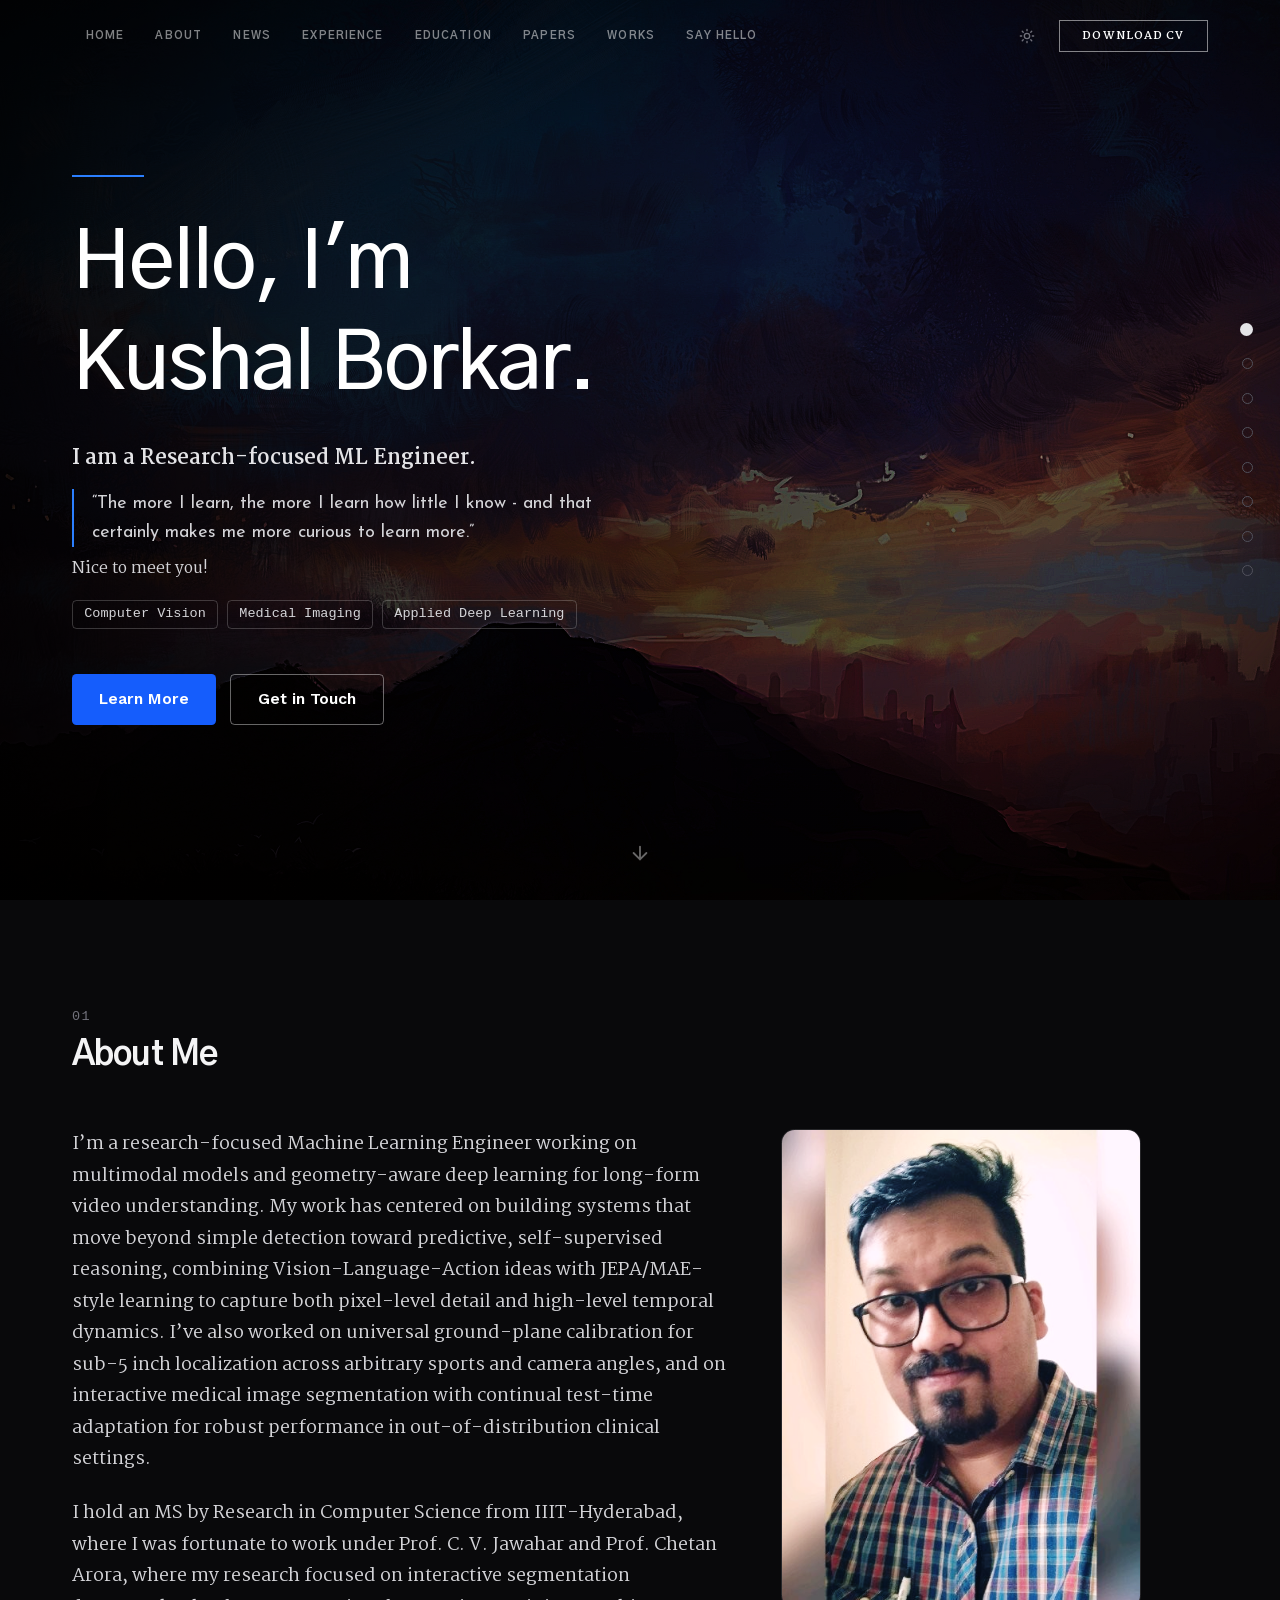
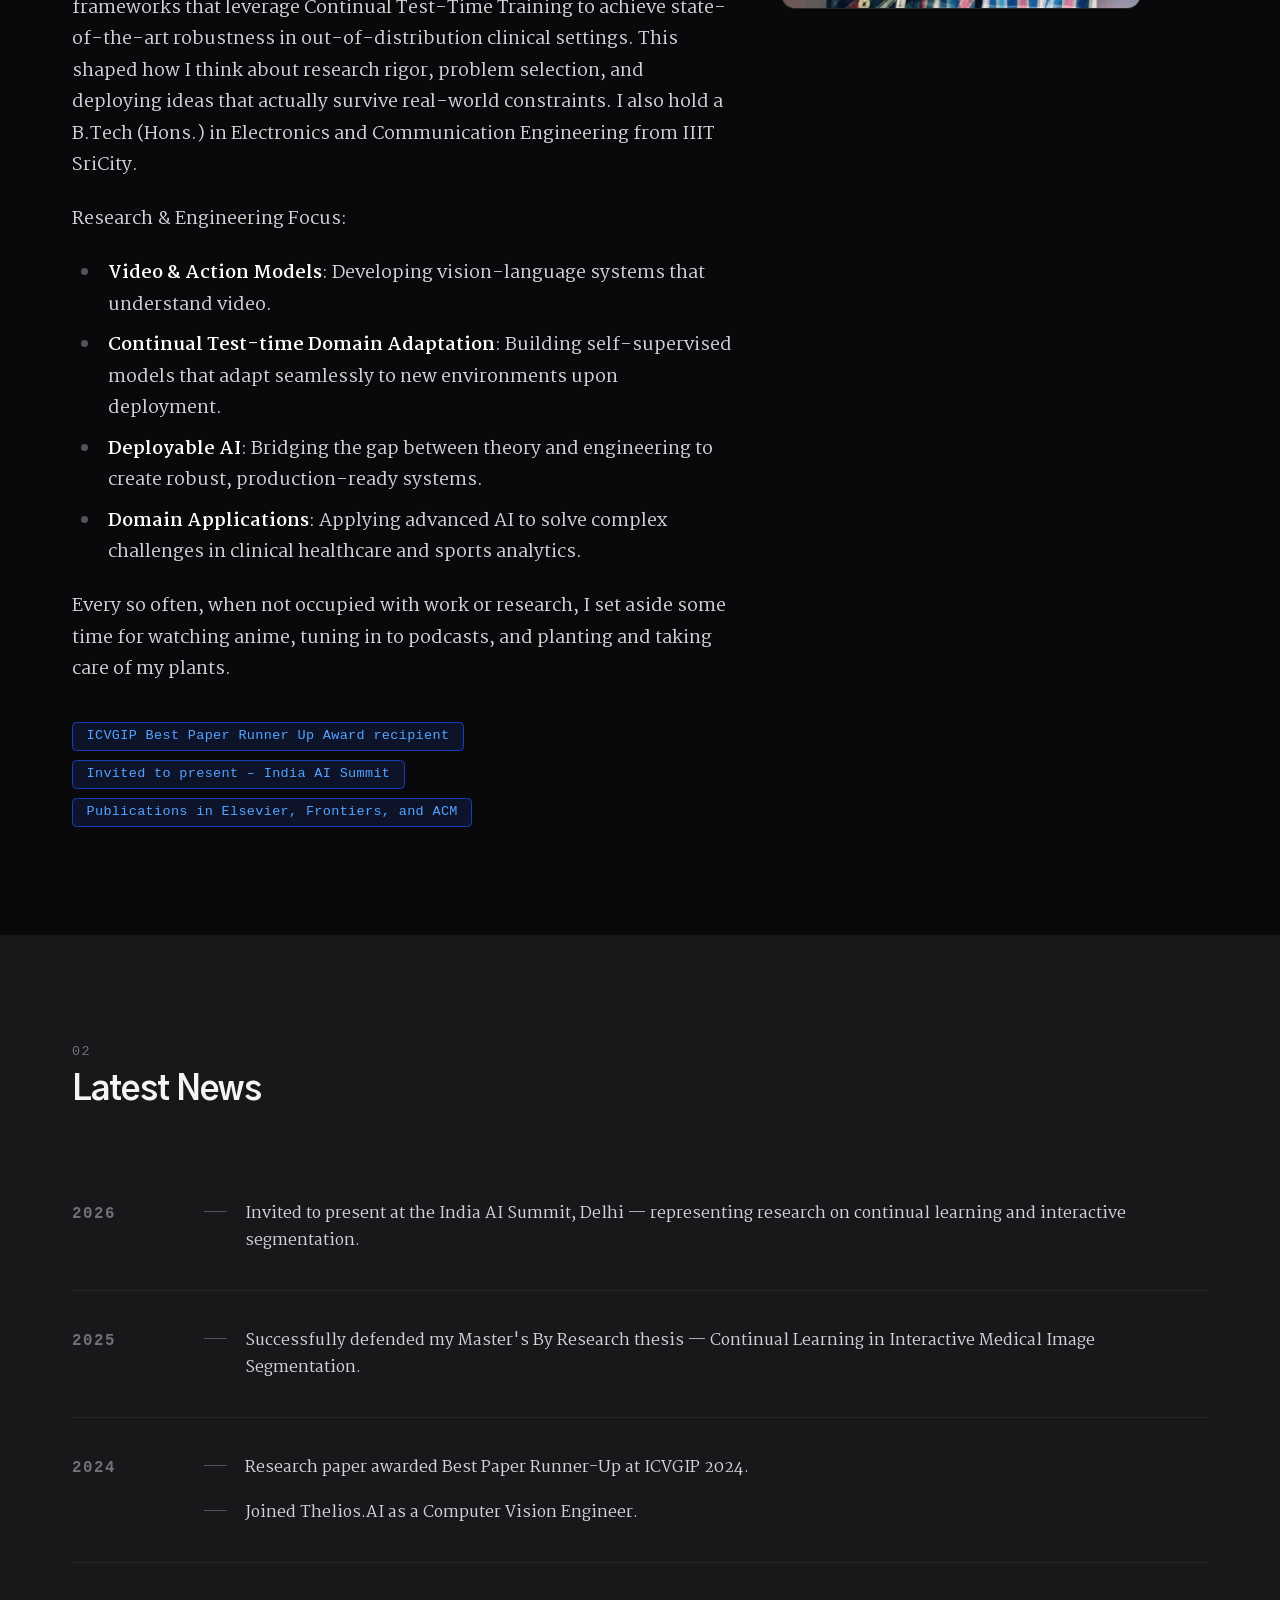
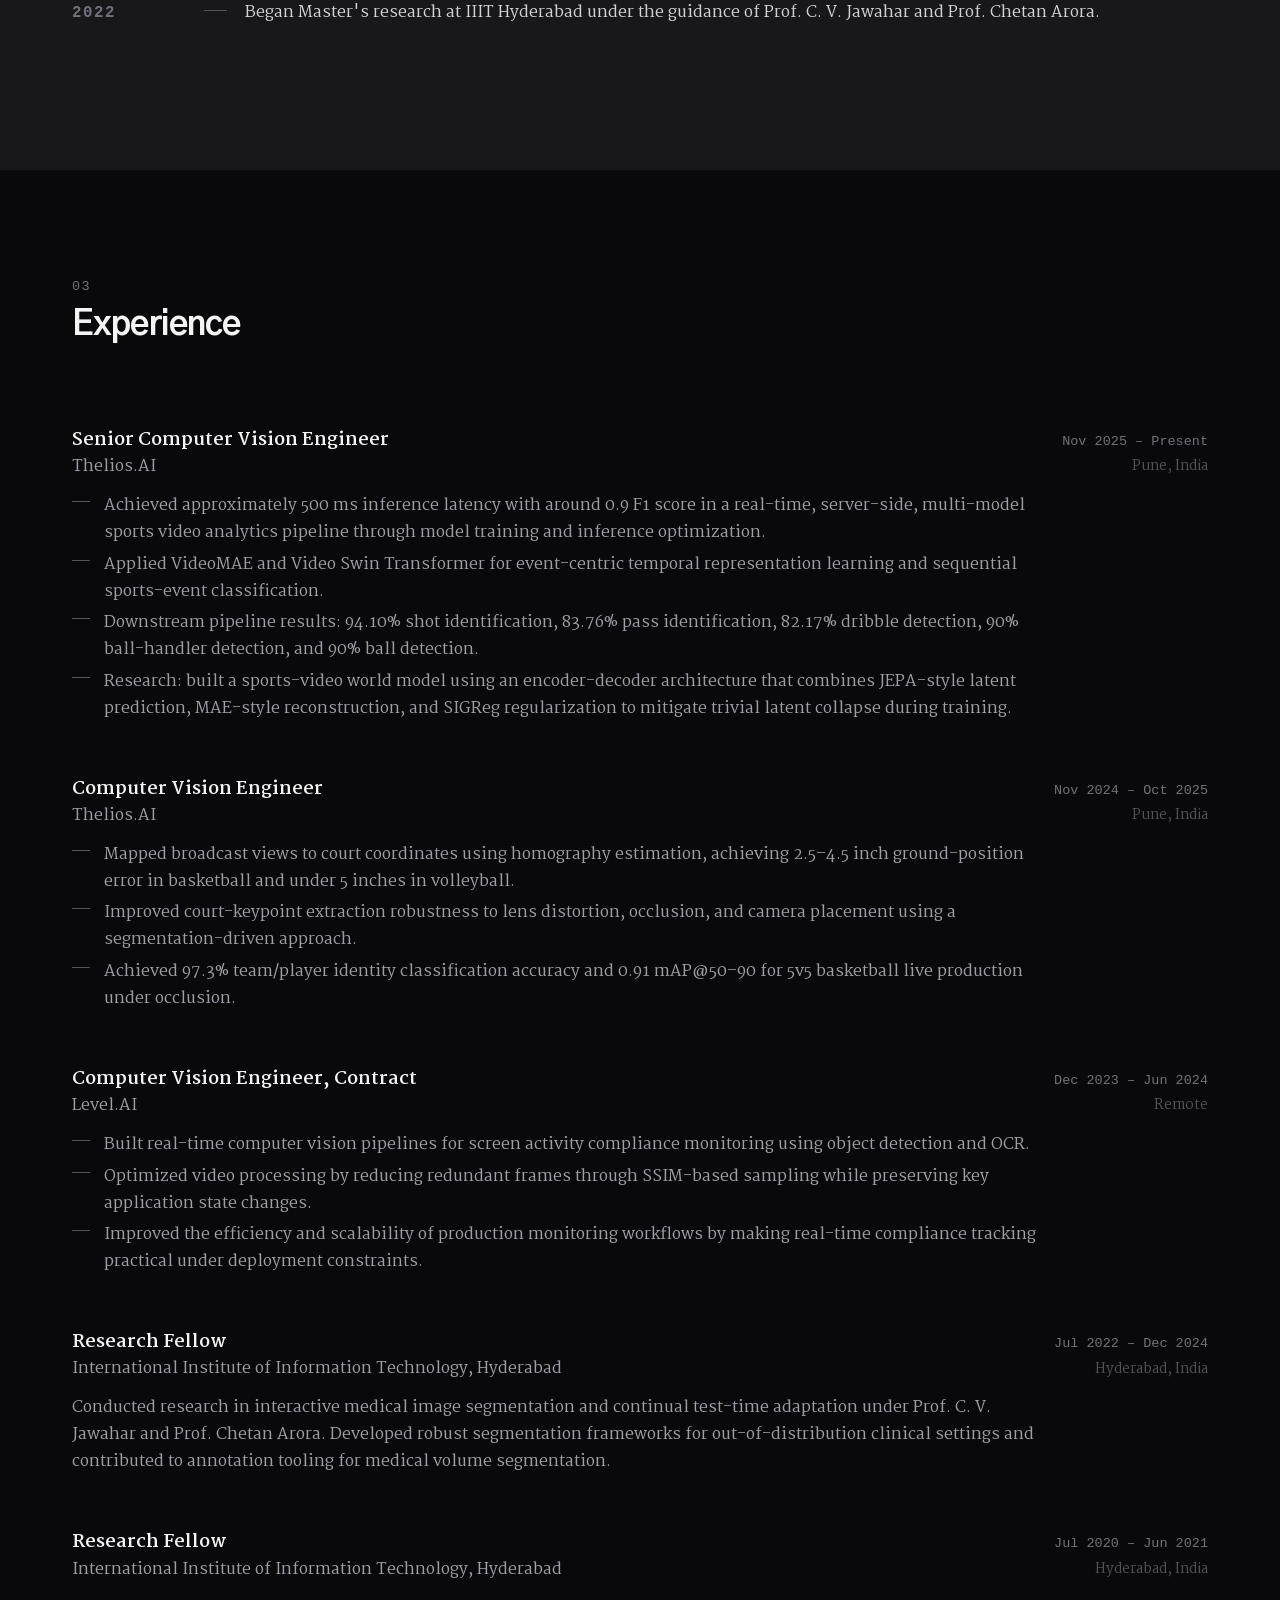
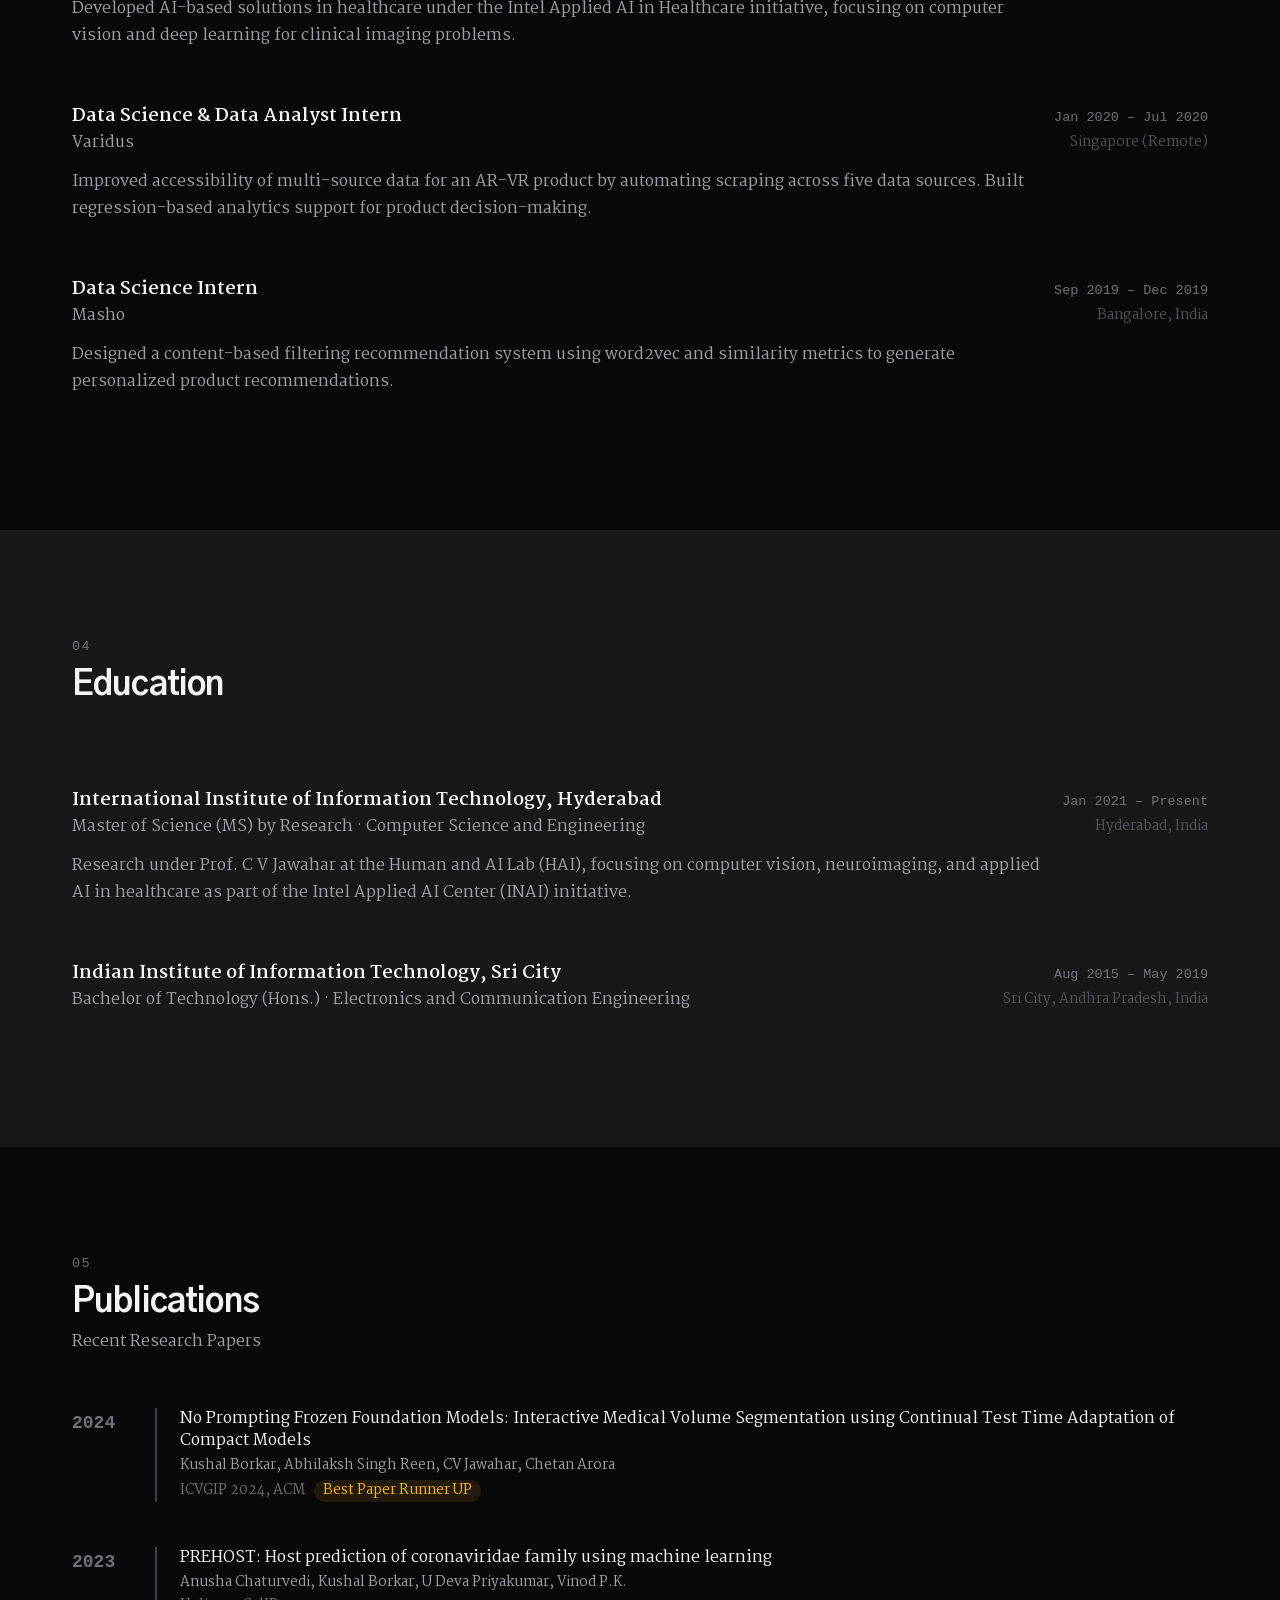
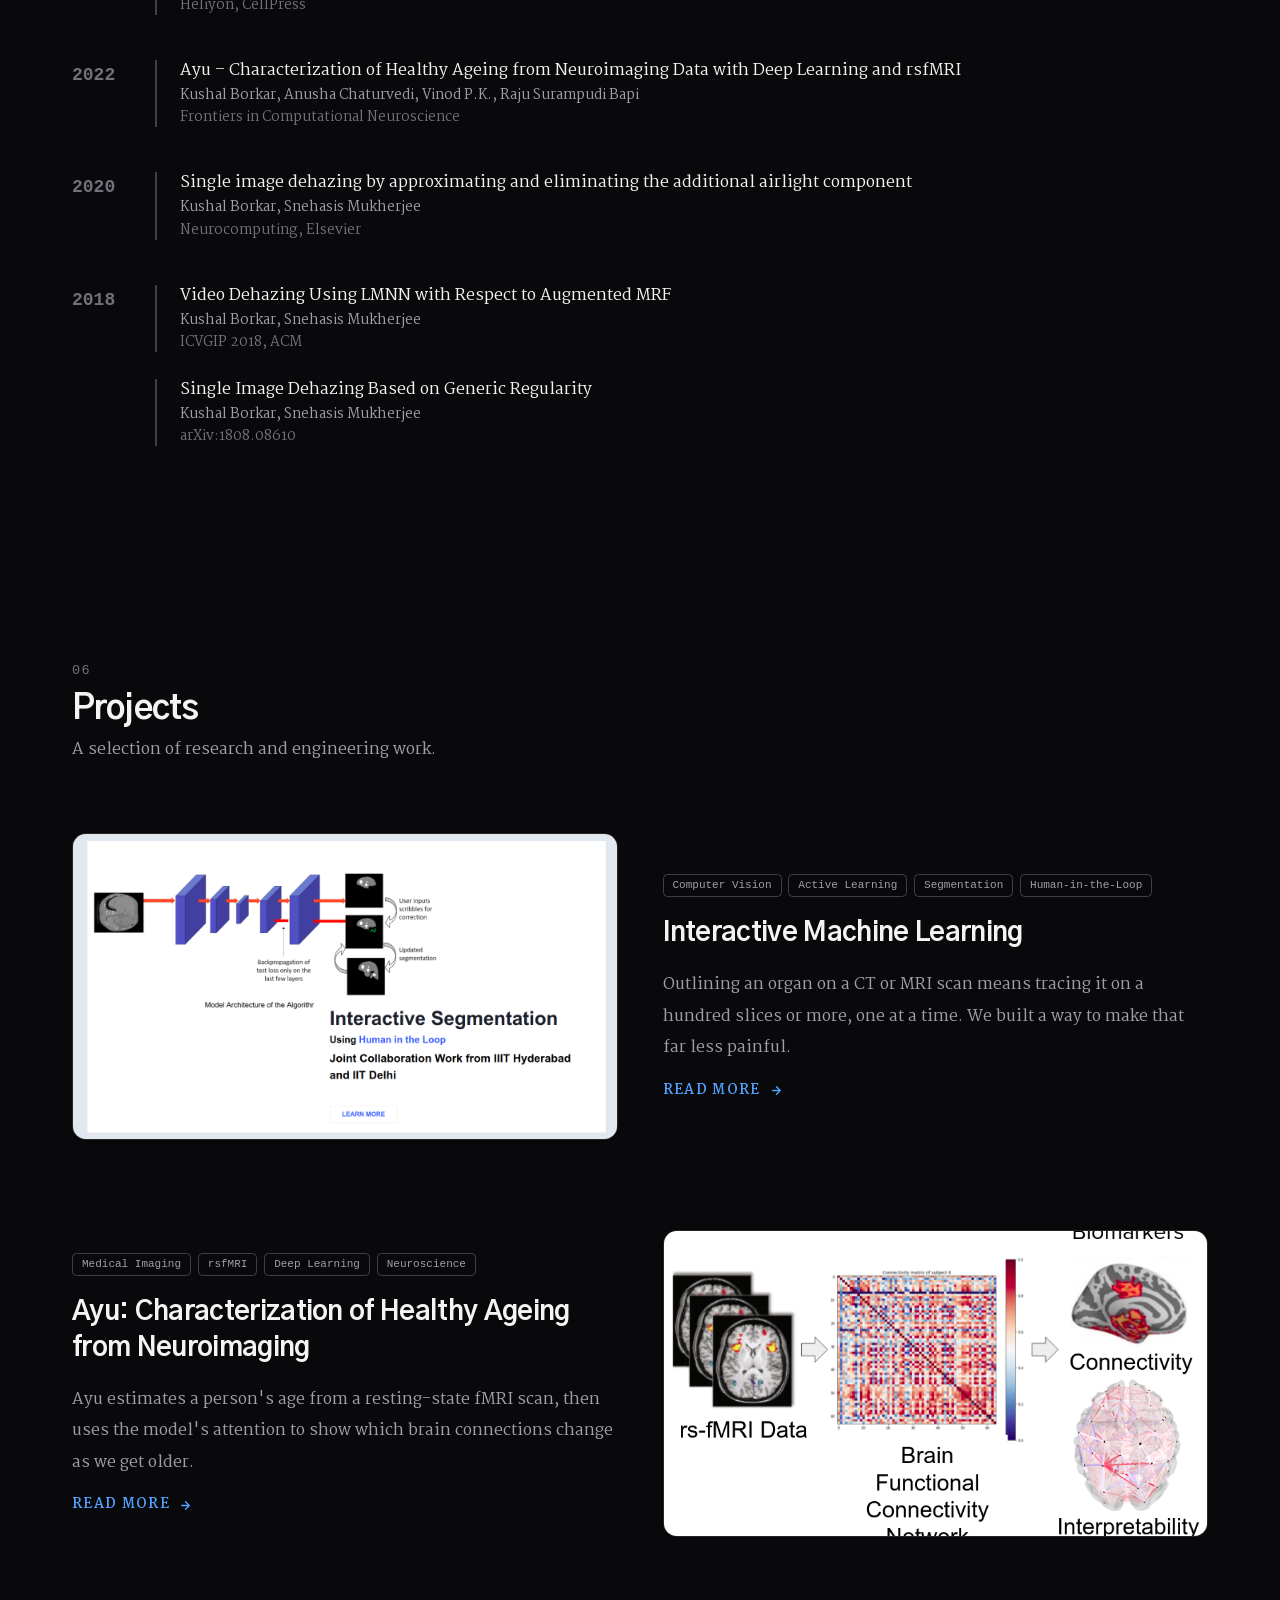
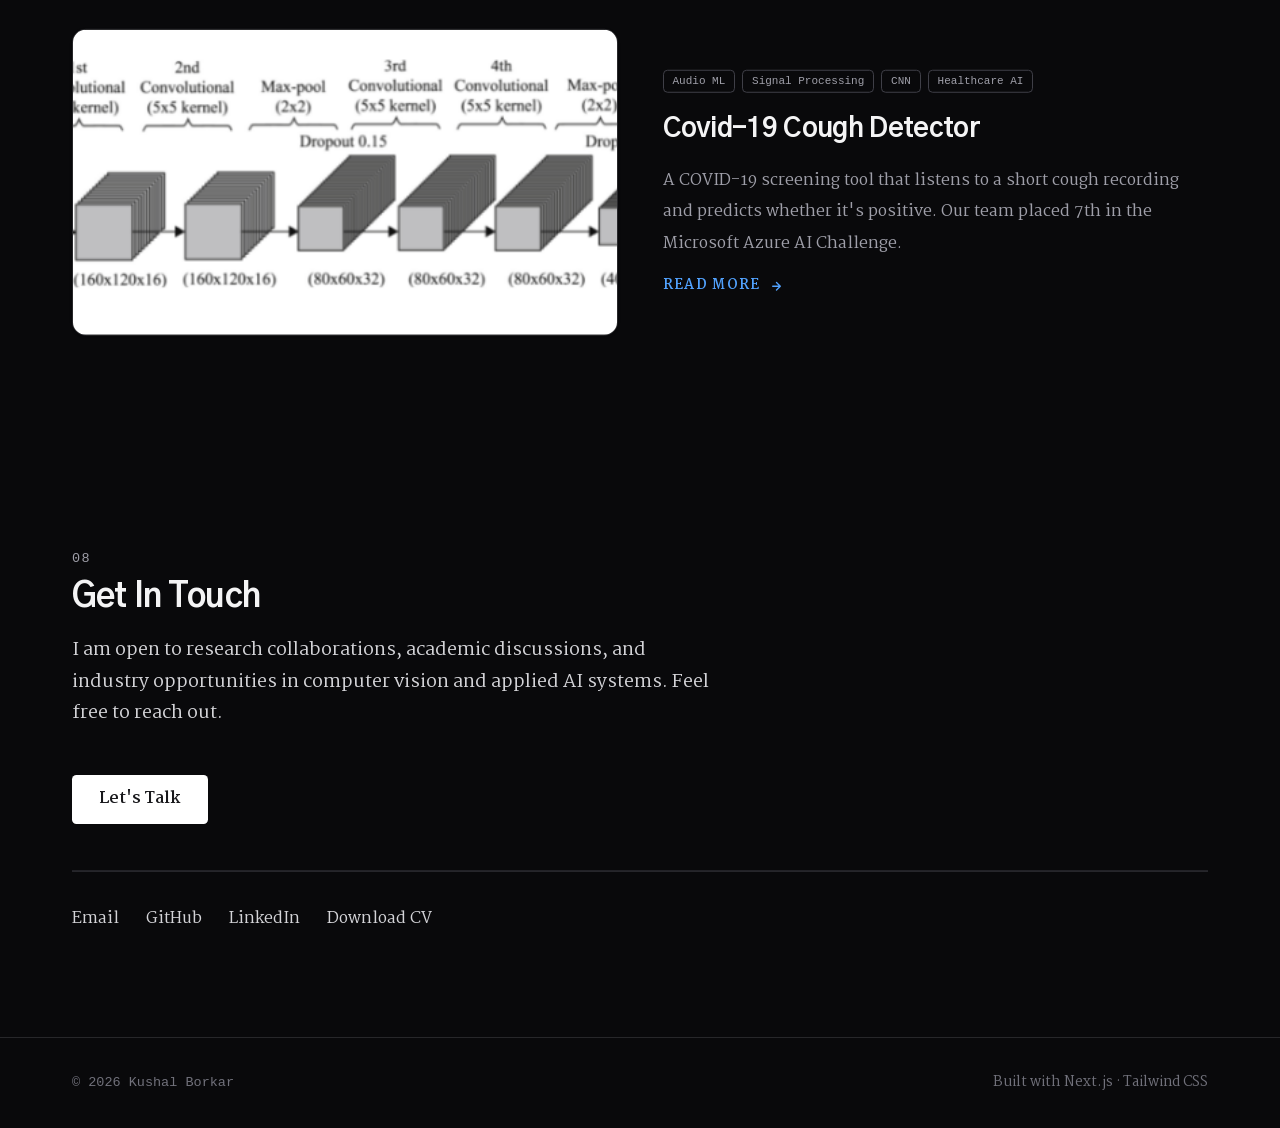
==== commit 88c5ffa3: "Update site: experience" ====
--- a/index.html
+++ b/index.html
@@ -1,4 +1,4 @@
-<!DOCTYPE html><html lang="en" data-scroll-behavior="smooth" class="o5gY5W_variable _2cJu6a_variable xyB6bG_variable NWWhjG_variable _767JYa_variable"><head><meta charSet="utf-8"/><meta name="viewport" content="width=device-width, initial-scale=1"/><link rel="preload" href="/_next/static/media/0164c08f5f6be23a-s.p.1ffan7vtfbcss.woff2" as="font" crossorigin="" type="font/woff2"/><link rel="preload" href="/_next/static/media/0256a4213a6898bf-s.p.035f856c_dv_m.woff2" as="font" crossorigin="" type="font/woff2"/><link rel="preload" href="/_next/static/media/02cff288975f1da3-s.p.1mu04k_pxtsy-.woff2" as="font" crossorigin="" type="font/woff2"/><link rel="preload" href="/_next/static/media/04c3ac8ae6e1b087-s.p.2q6vdk74r58e7.woff2" as="font" crossorigin="" type="font/woff2"/><link rel="preload" href="/_next/static/media/04f4c011dbaa0ba1-s.p.3gsd1977_0b4y.woff2" as="font" crossorigin="" type="font/woff2"/><link rel="preload" href="/_next/static/media/0507ffa3c08482bc-s.p.3pxpyf70g9ttu.woff2" as="font" crossorigin="" type="font/woff2"/><link rel="preload" href="/_next/static/media/0620860f8ce53587-s.p.1ltlcza9nhe05.woff2" as="font" crossorigin="" type="font/woff2"/><link rel="preload" href="/_next/static/media/065b0dc9facde461-s.p.1b4v-f4-6008d.woff2" as="font" crossorigin="" type="font/woff2"/><link rel="preload" href="/_next/static/media/08805d28ab941bec-s.p.42edt8w0qs4zb.woff2" as="font" crossorigin="" type="font/woff2"/><link rel="preload" href="/_next/static/media/08abb665d1410394-s.p.0q3lmoqhumx-_.woff2" as="font" crossorigin="" type="font/woff2"/><link rel="preload" href="/_next/static/media/08f2c000d1fc4a7d-s.p.2kac-s1v3nagr.woff2" as="font" crossorigin="" type="font/woff2"/><link rel="preload" href="/_next/static/media/0aa78eb45f86c4a8-s.p.379j2ojk5cygw.woff2" as="font" crossorigin="" type="font/woff2"/><link rel="preload" href="/_next/static/media/0ab9e61f9bd3bed3-s.p.22ca2c788_h0u.woff2" as="font" crossorigin="" type="font/woff2"/><link rel="preload" href="/_next/static/media/0b9ca14ee177052b-s.p.1cztbul8l_u3r.woff2" as="font" crossorigin="" type="font/woff2"/><link rel="preload" href="/_next/static/media/0bf3cb71732d5572-s.p.0auhc0qyu4r-7.woff2" as="font" crossorigin="" type="font/woff2"/><link rel="preload" href="/_next/static/media/0d56206ae9a18c72-s.p.1ozfd-uapzahy.woff2" as="font" crossorigin="" type="font/woff2"/><link rel="preload" href="/_next/static/media/0da4082525435d8b-s.p.2movzxzg-9i9b.woff2" as="font" crossorigin="" type="font/woff2"/><link rel="preload" href="/_next/static/media/0f3a6f3da520b6b1-s.p.41p4l-hu_3lsz.woff2" as="font" crossorigin="" type="font/woff2"/><link rel="preload" href="/_next/static/media/1051804fac50680b-s.p.2-6rhihb7m155.woff2" as="font" crossorigin="" type="font/woff2"/><link rel="preload" href="/_next/static/media/11b9716735bb5501-s.p.2o-55eettd72q.woff2" as="font" crossorigin="" type="font/woff2"/><link rel="preload" href="/_next/static/media/120a582ae86e195a-s.p.0m455oru9a3ya.woff2" as="font" crossorigin="" type="font/woff2"/><link rel="preload" href="/_next/static/media/12a20b8d34bb25f2-s.p.25rr7ujwp6bj5.woff2" as="font" crossorigin="" type="font/woff2"/><link rel="preload" href="/_next/static/media/1468195fa48977d6-s.p.2liyuhe-1tfrt.woff2" as="font" crossorigin="" type="font/woff2"/><link rel="preload" href="/_next/static/media/1494c04dcbae4c17-s.p.0gwzhhv72uwnv.woff2" as="font" crossorigin="" type="font/woff2"/><link rel="preload" href="/_next/static/media/14a7cd5b9aee9d6c-s.p.2_uh0g9qo39je.woff2" as="font" crossorigin="" type="font/woff2"/><link rel="preload" href="/_next/static/media/150e832e26162488-s.p.368xnxvg--e33.woff2" as="font" crossorigin="" type="font/woff2"/><link rel="preload" href="/_next/static/media/157bde8cc06d1baf-s.p.1qn0f5tkjwygd.woff2" as="font" crossorigin="" type="font/woff2"/><link rel="preload" href="/_next/static/media/160e5da04f9ced67-s.p.1q81zal3dtiue.woff2" as="font" crossorigin="" type="font/woff2"/><link rel="preload" href="/_next/static/media/164cc7a4dcf82501-s.p.2kt06i3ad-h0i.woff2" as="font" crossorigin="" type="font/woff2"/><link rel="preload" href="/_next/static/media/16a553a55f1a6fef-s.p.0awcxoitwbgkz.woff2" as="font" crossorigin="" type="font/woff2"/><link rel="preload" href="/_next/static/media/16e6d4321273f4c4-s.p.2fqm9lp1tq7yx.woff2" as="font" crossorigin="" type="font/woff2"/><link rel="preload" href="/_next/static/media/183b617aec7b7d6e-s.p.299101t1e9fu-.woff2" as="font" crossorigin="" type="font/woff2"/><link rel="preload" href="/_next/static/media/1875e26f25468ceb-s.p.2xnujqp7p7_1u.woff2" as="font" crossorigin="" type="font/woff2"/><link rel="preload" href="/_next/static/media/1958a6abc91dcd68-s.p.3845-4-dxtg04.woff2" as="font" crossorigin="" type="font/woff2"/><link rel="preload" href="/_next/static/media/1a852eaa7183b2ce-s.p.3dtu_t_73lrjq.woff2" as="font" crossorigin="" type="font/woff2"/><link rel="preload" href="/_next/static/media/1af08d40c1d742d8-s.p.1dgchn-h9nsq6.woff2" as="font" crossorigin="" type="font/woff2"/><link rel="preload" href="/_next/static/media/1b673539b1247acc-s.p.0mbmg0qhqlmw8.woff2" as="font" crossorigin="" type="font/woff2"/><link rel="preload" href="/_next/static/media/1b67836f53b1374e-s.p.167rq50u1wvh7.woff2" as="font" crossorigin="" type="font/woff2"/><link rel="preload" href="/_next/static/media/1bf6dc1f85719f43-s.p.0cdkqzwlq_9et.woff2" as="font" crossorigin="" type="font/woff2"/><link rel="preload" href="/_next/static/media/1cc0bbbdd992db55-s.p.3z2ge2lbd6axm.woff2" as="font" crossorigin="" type="font/woff2"/><link rel="preload" href="/_next/static/media/1d89d49d99be7dc5-s.p.23cz0ivqhvmf1.woff2" as="font" crossorigin="" type="font/woff2"/><link rel="preload" href="/_next/static/media/1e4db682c4a380a2-s.p.1u3khs7pp9o0s.woff2" as="font" crossorigin="" type="font/woff2"/><link rel="preload" href="/_next/static/media/1ed7755b8ef89ddf-s.p.3lrme2f1gt_l0.woff2" as="font" crossorigin="" type="font/woff2"/><link rel="preload" href="/_next/static/media/1f581e16d96321c5-s.p.44a-pdh5g11rn.woff2" as="font" crossorigin="" type="font/woff2"/><link rel="preload" href="/_next/static/media/2034308a0fb7cda1-s.p.13pze9dta47pa.woff2" as="font" crossorigin="" type="font/woff2"/><link rel="preload" href="/_next/static/media/2046e572654b2c3e-s.p.3an1qksjurv0d.woff2" as="font" crossorigin="" type="font/woff2"/><link rel="preload" href="/_next/static/media/2167f6b663a83b05-s.p.44q-1o9k5vvt6.woff2" as="font" crossorigin="" type="font/woff2"/><link rel="preload" href="/_next/static/media/2247071e563866ea-s.p.42e1stmu_tj8_.woff2" as="font" crossorigin="" type="font/woff2"/><link rel="preload" href="/_next/static/media/2250d7168aaf351c-s.p.0cmby--dq46g_.woff2" as="font" crossorigin="" type="font/woff2"/><link rel="preload" href="/_next/static/media/22f7801927fd4ff8-s.p.1hne-nfjfv3fu.woff2" as="font" crossorigin="" type="font/woff2"/><link rel="preload" href="/_next/static/media/237d6cac56e6c7cd-s.p.3zu6wlzxofr5l.woff2" as="font" crossorigin="" type="font/woff2"/><link rel="preload" href="/_next/static/media/238a012403ca03a0-s.p.1rbfv_w0eivtb.woff2" as="font" crossorigin="" type="font/woff2"/><link rel="preload" href="/_next/static/media/23e44a8b241ec52e-s.p.3lncyzlkz5a-a.woff2" as="font" crossorigin="" type="font/woff2"/><link rel="preload" href="/_next/static/media/24c9c654c261cc51-s.p.0vrlz83hnk9ar.woff2" as="font" crossorigin="" type="font/woff2"/><link rel="preload" href="/_next/static/media/25187b368478b4a4-s.p.3j58g6htu2lpv.woff2" as="font" crossorigin="" type="font/woff2"/><link rel="preload" href="/_next/static/media/255b196fa7426710-s.p.2tmty-383fqs8.woff2" as="font" crossorigin="" type="font/woff2"/><link rel="preload" href="/_next/static/media/25921c0751eb95ce-s.p.1ofxvl_xaso3p.woff2" as="font" crossorigin="" type="font/woff2"/><link rel="preload" href="/_next/static/media/2712d22bf36bcc0c-s.p.2vd1y0q8j4ogf.woff2" as="font" crossorigin="" type="font/woff2"/><link rel="preload" href="/_next/static/media/271381ccd73d267e-s.p.2sn1q4r654gls.woff2" as="font" crossorigin="" type="font/woff2"/><link rel="preload" href="/_next/static/media/27ed90c120b64406-s.p.040u3c84p6-m0.woff2" as="font" crossorigin="" type="font/woff2"/><link rel="preload" href="/_next/static/media/28bf27794ac4bff2-s.p.2hl20_82fukzl.woff2" as="font" crossorigin="" type="font/woff2"/><link rel="preload" href="/_next/static/media/294d678ec70f1d92-s.p.166x3qj6-t5hj.woff2" as="font" crossorigin="" type="font/woff2"/><link rel="preload" href="/_next/static/media/2b02551462e39cd8-s.p.01w75t0w-o-lg.woff2" as="font" crossorigin="" type="font/woff2"/><link rel="preload" href="/_next/static/media/2b81eeca71e9850c-s.p.3vm0tq4e-zz_5.woff2" as="font" crossorigin="" type="font/woff2"/><link rel="preload" href="/_next/static/media/2c5db532641ce8d5-s.p.2ihs5t9ybp5bl.woff2" as="font" crossorigin="" type="font/woff2"/><link rel="preload" href="/_next/static/media/2caae2590f6f7380-s.p.3iuiyid8nug4a.woff2" as="font" crossorigin="" type="font/woff2"/><link rel="preload" href="/_next/static/media/2cf45621b13a54ae-s.p.18yf31tsas2mv.woff2" as="font" crossorigin="" type="font/woff2"/><link rel="preload" href="/_next/static/media/2e8ff78ff2b18fe1-s.p.3s2t90j8y1pif.woff2" as="font" crossorigin="" type="font/woff2"/><link rel="preload" href="/_next/static/media/2fbbede13482e3c1-s.p.1od2orc7v8tge.woff2" as="font" crossorigin="" type="font/woff2"/><link rel="preload" href="/_next/static/media/2fc277bd34ab5ad8-s.p.0-2u4xw7q3l95.woff2" as="font" crossorigin="" type="font/woff2"/><link rel="preload" href="/_next/static/media/2fc42b6ec963293d-s.p.1-f6okoe15qwy.woff2" as="font" crossorigin="" type="font/woff2"/><link rel="preload" href="/_next/static/media/2fca631f4e872ad4-s.p.0l_qkzh8_j7kk.woff2" as="font" crossorigin="" type="font/woff2"/><link rel="preload" href="/_next/static/media/301c24fdd55edf3c-s.p.1bdi1_6_b-v4f.woff2" as="font" crossorigin="" type="font/woff2"/><link rel="preload" href="/_next/static/media/30946bea6fc8acf8-s.p.1-zm0a45q1-j6.woff2" as="font" crossorigin="" type="font/woff2"/><link rel="preload" href="/_next/static/media/309e04ed6d1cd80b-s.p.3cigzne38kmw9.woff2" as="font" crossorigin="" type="font/woff2"/><link rel="preload" href="/_next/static/media/325959bf75bb80e6-s.p.1hbm3sxnfn86y.woff2" as="font" crossorigin="" type="font/woff2"/><link rel="preload" href="/_next/static/media/328bdd12af02ea1f-s.p.1ldzu8zsaear6.woff2" as="font" crossorigin="" type="font/woff2"/><link rel="preload" href="/_next/static/media/32db778b60ed7d79-s.p.3yypl3fv4jix8.woff2" as="font" crossorigin="" type="font/woff2"/><link rel="preload" href="/_next/static/media/334720374a67ad66-s.p.299yda-9iasks.woff2" as="font" crossorigin="" type="font/woff2"/><link rel="preload" href="/_next/static/media/336a4eb8437d7549-s.p.0rjli5bg1kzsa.woff2" as="font" crossorigin="" type="font/woff2"/><link rel="preload" href="/_next/static/media/337cc0faf65d6480-s.p.1_521i9cd619p.woff2" as="font" crossorigin="" type="font/woff2"/><link rel="preload" href="/_next/static/media/355e85378c30e860-s.p.2mp93e2_y4ix7.woff2" as="font" crossorigin="" type="font/woff2"/><link rel="preload" href="/_next/static/media/35846c02e8fb065e-s.p.2bo3wjtzrmcgo.woff2" as="font" crossorigin="" type="font/woff2"/><link rel="preload" href="/_next/static/media/35af6bca696c3271-s.p.269dfgdiyucqp.woff2" as="font" crossorigin="" type="font/woff2"/><link rel="preload" href="/_next/static/media/3695f559d6cb9f26-s.p.0ze4nen3iyofm.woff2" as="font" crossorigin="" type="font/woff2"/><link rel="preload" href="/_next/static/media/36fa5ad54b399bf1-s.p.30rq7lhp2sbk1.woff2" as="font" crossorigin="" type="font/woff2"/><link rel="preload" href="/_next/static/media/37118adc619b7803-s.p.3kq6k02b2ysv1.woff2" as="font" crossorigin="" type="font/woff2"/><link rel="preload" href="/_next/static/media/37b053f26de2f760-s.p.3hpvy1tujcwur.woff2" as="font" crossorigin="" type="font/woff2"/><link rel="preload" href="/_next/static/media/389104fe4acee04e-s.p.0l292j_24-us-.woff2" as="font" crossorigin="" type="font/woff2"/><link rel="preload" href="/_next/static/media/393c63b5e6e49cff-s.p.1q-s11_h_yw5s.woff2" as="font" crossorigin="" type="font/woff2"/><link rel="preload" href="/_next/static/media/39918a5df23c3ed7-s.p.3l40cq1zkzrnx.woff2" as="font" crossorigin="" type="font/woff2"/><link rel="preload" href="/_next/static/media/39defd0bdb74c9ba-s.p.0pghzxiz86xvd.woff2" as="font" crossorigin="" type="font/woff2"/><link rel="preload" href="/_next/static/media/3ae214d971c27103-s.p.1a0j1knd71j27.woff2" as="font" crossorigin="" type="font/woff2"/><link rel="preload" href="/_next/static/media/3ae5ff5e83635950-s.p.3s8puncuiug-b.woff2" as="font" crossorigin="" type="font/woff2"/><link rel="preload" href="/_next/static/media/3badd9ea1ee4b554-s.p.2yvkaxhzcv882.woff2" as="font" crossorigin="" type="font/woff2"/><link rel="preload" href="/_next/static/media/3eb598bb24fc20cf-s.p.390qty30ivzdq.woff2" as="font" crossorigin="" type="font/woff2"/><link rel="preload" href="/_next/static/media/3fa6235fbeba2354-s.p.2iz0uyhevketi.woff2" as="font" crossorigin="" type="font/woff2"/><link rel="preload" href="/_next/static/media/40091ffd5518e6ce-s.p.0-w4zl7snnwtp.woff2" as="font" crossorigin="" type="font/woff2"/><link rel="preload" href="/_next/static/media/4259e56d25443f06-s.p.34rf4fmejt1a0.woff2" as="font" crossorigin="" type="font/woff2"/><link rel="preload" href="/_next/static/media/42f1454342972b85-s.p.2z8rml7o3pj03.woff2" as="font" crossorigin="" type="font/woff2"/><link rel="preload" href="/_next/static/media/42f4fdcd35537d88-s.p.3zv_ddeg_d-p2.woff2" as="font" crossorigin="" type="font/woff2"/><link rel="preload" href="/_next/static/media/449f265936fa4a23-s.p.3__3s97xpid82.woff2" as="font" crossorigin="" type="font/woff2"/><link rel="preload" href="/_next/static/media/44edf3c8c5eee846-s.p.3kc6yhj_fsp8f.woff2" as="font" crossorigin="" type="font/woff2"/><link rel="preload" href="/_next/static/media/473defc5891071c3-s.p.06a62p3dq7saq.woff2" as="font" crossorigin="" type="font/woff2"/><link rel="preload" href="/_next/static/media/47aad7543a9d73e3-s.p.2usfjw_8feb3l.woff2" as="font" crossorigin="" type="font/woff2"/><link rel="preload" href="/_next/static/media/47b8f67f615dd61b-s.p.3wglzs4at64v8.woff2" as="font" crossorigin="" type="font/woff2"/><link rel="preload" href="/_next/static/media/494a3b8968ea103e-s.p.15omxndhl5m-5.woff2" as="font" crossorigin="" type="font/woff2"/><link rel="preload" href="/_next/static/media/4b0f4797f0131a8a-s.p.454epn8z4uv5r.woff2" as="font" crossorigin="" type="font/woff2"/><link rel="preload" href="/_next/static/media/4c07021bf658ac99-s.p.2wrxve994xt3-.woff2" as="font" crossorigin="" type="font/woff2"/><link rel="preload" href="/_next/static/media/4c6b8f326d969f31-s.p.38vkdusmmpqvb.woff2" as="font" crossorigin="" type="font/woff2"/><link rel="preload" href="/_next/static/media/4cbdbabf8914bc9f-s.p.17vvrjdg3iz14.woff2" as="font" crossorigin="" type="font/woff2"/><link rel="preload" href="/_next/static/media/4e5ae09c23110bc7-s.p.43x029v0u8wh6.woff2" as="font" crossorigin="" type="font/woff2"/><link rel="preload" href="/_next/static/media/4e65170d9a4c229f-s.p.05s785jgl1ffv.woff2" as="font" crossorigin="" type="font/woff2"/><link rel="preload" href="/_next/static/media/4ee6b20c6e947d74-s.p.1wn4hcb626a7-.woff2" as="font" crossorigin="" type="font/woff2"/><link rel="preload" href="/_next/static/media/502377c6b8cfe151-s.p.1yshsun5tqqrg.woff2" as="font" crossorigin="" type="font/woff2"/><link rel="preload" href="/_next/static/media/518998bab59ab1fa-s.p.0nub2amtnr4-y.woff2" as="font" crossorigin="" type="font/woff2"/><link rel="preload" href="/_next/static/media/5246968a9f3689f5-s.p.3i6ygp42iu8yn.woff2" as="font" crossorigin="" type="font/woff2"/><link rel="preload" href="/_next/static/media/55fbf44e247ccb58-s.p.31lj1rjuxjeqv.woff2" as="font" crossorigin="" type="font/woff2"/><link rel="preload" href="/_next/static/media/59105676526bed18-s.p.0epgpneyethj9.woff2" as="font" crossorigin="" type="font/woff2"/><link rel="preload" href="/_next/static/media/591a8e16b0b08c84-s.p.0o3myd8-ap5jj.woff2" as="font" crossorigin="" type="font/woff2"/><link rel="preload" href="/_next/static/media/59fa77f45a261fba-s.p.179w9ha6ej2-e.woff2" as="font" crossorigin="" type="font/woff2"/><link rel="preload" href="/_next/static/media/5a11a0b81707e7a0-s.p.0j78ehr4dnw5p.woff2" as="font" crossorigin="" type="font/woff2"/><link rel="preload" href="/_next/static/media/5aca8f123b2a23fc-s.p.356jevg3ckuum.woff2" as="font" crossorigin="" type="font/woff2"/><link rel="preload" href="/_next/static/media/5ad38176e3bd0525-s.p.11hg707llgput.woff2" as="font" crossorigin="" type="font/woff2"/><link rel="preload" href="/_next/static/media/5e1c94ad3ca05a1b-s.p.196o-h3_ca1_x.woff2" as="font" crossorigin="" type="font/woff2"/><link rel="preload" href="/_next/static/media/5e95bc19a14742a1-s.p.32le8g9zyo51f.woff2" as="font" crossorigin="" type="font/woff2"/><link rel="preload" href="/_next/static/media/5f1a5d28b22638ff-s.p.11z6uwymileiv.woff2" as="font" crossorigin="" type="font/woff2"/><link rel="preload" href="/_next/static/media/5f3fa9f3c13b5516-s.p.3o6n-yoqv_tdg.woff2" as="font" crossorigin="" type="font/woff2"/><link rel="preload" href="/_next/static/media/60aa422acd986088-s.p.2n_jhx4dhs_70.woff2" as="font" crossorigin="" type="font/woff2"/><link rel="preload" href="/_next/static/media/60bc2cbfe0bd3ebf-s.p.18bh4r_x5klj-.woff2" as="font" crossorigin="" type="font/woff2"/><link rel="preload" href="/_next/static/media/60d17a429a7733e4-s.p.23q-udy0xkuo7.woff2" as="font" crossorigin="" type="font/woff2"/><link rel="preload" href="/_next/static/media/617adcd999acb3df-s.p.34agkbst6_qtl.woff2" as="font" crossorigin="" type="font/woff2"/><link rel="preload" href="/_next/static/media/61ce8b9618301ad9-s.p.2r8ejj65sx4cn.woff2" as="font" crossorigin="" type="font/woff2"/><link rel="preload" href="/_next/static/media/61e5594c57475b61-s.p.2p9x0prux2vws.woff2" as="font" crossorigin="" type="font/woff2"/><link rel="preload" href="/_next/static/media/6242c1ddc914ac88-s.p.065c-i_xfrxp_.woff2" as="font" crossorigin="" type="font/woff2"/><link rel="preload" href="/_next/static/media/62b4172c4fcb5510-s.p.038td6acmieny.woff2" as="font" crossorigin="" type="font/woff2"/><link rel="preload" href="/_next/static/media/63cbed774c0054b4-s.p.14rjw3u_i2t5f.woff2" as="font" crossorigin="" type="font/woff2"/><link rel="preload" href="/_next/static/media/648153aa438c50b4-s.p.0b6sd6y2sj5sb.woff2" as="font" crossorigin="" type="font/woff2"/><link rel="preload" href="/_next/static/media/65be57e370eb9b6a-s.p.3q0ea-42a_lxb.woff2" as="font" crossorigin="" type="font/woff2"/><link rel="preload" href="/_next/static/media/66077bf0061d1bd5-s.p.3ipp0fpgdyu_n.woff2" as="font" crossorigin="" type="font/woff2"/><link rel="preload" href="/_next/static/media/664c632b8d5ec25f-s.p.2bw06ewke5b03.woff2" as="font" crossorigin="" type="font/woff2"/><link rel="preload" href="/_next/static/media/666bcc374c03d84a-s.p.0ap9f70fx6w7p.woff2" as="font" crossorigin="" type="font/woff2"/><link rel="preload" href="/_next/static/media/6799322157f1eea6-s.p.3b8v5_xsx2jvc.woff2" as="font" crossorigin="" type="font/woff2"/><link rel="preload" href="/_next/static/media/67b04bfa7f77313b-s.p.250_e0rpz0u53.woff2" as="font" crossorigin="" type="font/woff2"/><link rel="preload" href="/_next/static/media/67fb3550b5cbade2-s.p.09vg4uqpraa-q.woff2" as="font" crossorigin="" type="font/woff2"/><link rel="preload" href="/_next/static/media/694760b2be1aff08-s.p.14jlzv90j2v3c.woff2" as="font" crossorigin="" type="font/woff2"/><link rel="preload" href="/_next/static/media/6a60e49cfe64b38e-s.p.2806ojm-_3hq-.woff2" as="font" crossorigin="" type="font/woff2"/><link rel="preload" href="/_next/static/media/6b2c91f49093f78e-s.p.31o1t1f3hgnk8.woff2" as="font" crossorigin="" type="font/woff2"/><link rel="preload" href="/_next/static/media/6c8e0a6306f183b4-s.p.42i50h1xao3r8.woff2" as="font" crossorigin="" type="font/woff2"/><link rel="preload" href="/_next/static/media/6e21b5d60bea8155-s.p.1egvk88i1e9nx.woff2" as="font" crossorigin="" type="font/woff2"/><link rel="preload" href="/_next/static/media/6eb6e899fa02cea5-s.p.3jvhju4xsqs2f.woff2" as="font" crossorigin="" type="font/woff2"/><link rel="preload" href="/_next/static/media/702106fa08cfb74e-s.p.1iap2soi8s-8q.woff2" as="font" crossorigin="" type="font/woff2"/><link rel="preload" href="/_next/static/media/70396af8a698ca99-s.p.00h7tufdeuo06.woff2" as="font" crossorigin="" type="font/woff2"/><link rel="preload" href="/_next/static/media/7040ee3b76728e03-s.p.3jqsu1oeb8npr.woff2" as="font" crossorigin="" type="font/woff2"/><link rel="preload" href="/_next/static/media/715cf18a48b08ef5-s.p.2t2uj0_e19xyh.woff2" as="font" crossorigin="" type="font/woff2"/><link rel="preload" href="/_next/static/media/725b58c90e4370e7-s.p.30d52ssrs7rp7.woff2" as="font" crossorigin="" type="font/woff2"/><link rel="preload" href="/_next/static/media/731adc3e038dffee-s.p.0hcnh_iqxxeao.woff2" as="font" crossorigin="" type="font/woff2"/><link rel="preload" href="/_next/static/media/739216e819d6f62a-s.p.3b9ye1wxpoymk.woff2" as="font" crossorigin="" type="font/woff2"/><link rel="preload" href="/_next/static/media/74a4bae5a3412d08-s.p.33f1atbjw0dc0.woff2" as="font" crossorigin="" type="font/woff2"/><link rel="preload" href="/_next/static/media/75aa29c44b5d7354-s.p.0tj04dcljmtje.woff2" as="font" crossorigin="" type="font/woff2"/><link rel="preload" href="/_next/static/media/763df0e116cd2414-s.p.3lqco8egyeq5t.woff2" as="font" crossorigin="" type="font/woff2"/><link rel="preload" href="/_next/static/media/76c91d654abd79b9-s.p.0u5gsk7z0nilv.woff2" as="font" crossorigin="" type="font/woff2"/><link rel="preload" href="/_next/static/media/76ce9bac5cb955a5-s.p.2tkor307idfof.woff2" as="font" crossorigin="" type="font/woff2"/><link rel="preload" href="/_next/static/media/772bb26889b5bd0d-s.p.2oqzge54uy-8y.woff2" as="font" crossorigin="" type="font/woff2"/><link rel="preload" href="/_next/static/media/796e099420c546ea-s.p.1yydx59n4_run.woff2" as="font" crossorigin="" type="font/woff2"/><link rel="preload" href="/_next/static/media/7a5a31f110afaf66-s.p.3qb4cnjf444kn.woff2" as="font" crossorigin="" type="font/woff2"/><link rel="preload" href="/_next/static/media/7a926440eb56de30-s.p.08o-0wup8oxob.woff2" as="font" crossorigin="" type="font/woff2"/><link rel="preload" href="/_next/static/media/7afd07dc53b39aa8-s.p.139mlgzy719ya.woff2" as="font" crossorigin="" type="font/woff2"/><link rel="preload" href="/_next/static/media/7b74a610fcae7f8c-s.p.2yawxdacr1-7m.woff2" as="font" crossorigin="" type="font/woff2"/><link rel="preload" href="/_next/static/media/7c06ea4248cbcec6-s.p.2dtwiff_o4tyo.woff2" as="font" crossorigin="" type="font/woff2"/><link rel="preload" href="/_next/static/media/7c3e36f6bf85f171-s.p.2dla-lw-o6lpd.woff2" as="font" crossorigin="" type="font/woff2"/><link rel="preload" href="/_next/static/media/7ca0929f30a12612-s.p.0i0_dcqxep_5m.woff2" as="font" crossorigin="" type="font/woff2"/><link rel="preload" href="/_next/static/media/7d5bf4f83957ffb0-s.p.1bph9079rs7b-.woff2" as="font" crossorigin="" type="font/woff2"/><link rel="preload" href="/_next/static/media/7d5e18e83c49b61e-s.p.0hj1owka83qdk.woff2" as="font" crossorigin="" type="font/woff2"/><link rel="preload" href="/_next/static/media/7db0fbd23447832b-s.p.1_paua2ycb1oa.woff2" as="font" crossorigin="" type="font/woff2"/><link rel="preload" href="/_next/static/media/7e7b3069149d41e2-s.p.2svgy5a01uzs0.woff2" as="font" crossorigin="" type="font/woff2"/><link rel="preload" href="/_next/static/media/7efb53386f0297b3-s.p.06k77_-12isrt.woff2" as="font" crossorigin="" type="font/woff2"/><link rel="preload" href="/_next/static/media/7f043a90e6e1dd0e-s.p.1a10lzubpqa3a.woff2" as="font" crossorigin="" type="font/woff2"/><link rel="preload" href="/_next/static/media/7ffcb31d7348126d-s.p.2j2ocroi3g7m2.woff2" as="font" crossorigin="" type="font/woff2"/><link rel="preload" href="/_next/static/media/815691578ab045b9-s.p.314r3lqma55gx.woff2" as="font" crossorigin="" type="font/woff2"/><link rel="preload" href="/_next/static/media/81d5a3e3566fc4a6-s.p.0s0vwlzgpwuwx.woff2" as="font" crossorigin="" type="font/woff2"/><link rel="preload" href="/_next/static/media/8205f624ae9faf09-s.p.22y0s4q8dqk46.woff2" as="font" crossorigin="" type="font/woff2"/><link rel="preload" href="/_next/static/media/820cb0ee34b0cebb-s.p.3fy5k2lgot3-n.woff2" as="font" crossorigin="" type="font/woff2"/><link rel="preload" href="/_next/static/media/829927b23fce211a-s.p.35unslk_jj9ik.woff2" as="font" crossorigin="" type="font/woff2"/><link rel="preload" href="/_next/static/media/8302b8175e7866b9-s.p.3tco5ca45e0fk.woff2" as="font" crossorigin="" type="font/woff2"/><link rel="preload" href="/_next/static/media/85ca56267d1f406c-s.p.1tppnbg326dhp.woff2" as="font" crossorigin="" type="font/woff2"/><link rel="preload" href="/_next/static/media/85ea62bf46b76756-s.p.377tw2up0fw03.woff2" as="font" crossorigin="" type="font/woff2"/><link rel="preload" href="/_next/static/media/86427974f9a6ef3c-s.p.0jwbpk57_fhve.woff2" as="font" crossorigin="" type="font/woff2"/><link rel="preload" href="/_next/static/media/86c6be1b2565d8e9-s.p.2bkcll0o9lua_.woff2" as="font" crossorigin="" type="font/woff2"/><link rel="preload" href="/_next/static/media/86c7591f3de71aea-s.p.1iiml32d_s521.woff2" as="font" crossorigin="" type="font/woff2"/><link rel="preload" href="/_next/static/media/8721560d5c35ca5c-s.p.0_rcwbxrks11b.woff2" as="font" crossorigin="" type="font/woff2"/><link rel="preload" href="/_next/static/media/87ccd2670595e7a8-s.p.3hhx89jw2ipkm.woff2" as="font" crossorigin="" type="font/woff2"/><link rel="preload" href="/_next/static/media/87dd327745a68921-s.p.3x1urme5bi48t.woff2" as="font" crossorigin="" type="font/woff2"/><link rel="preload" href="/_next/static/media/89748acc2c508e2d-s.p.00yiz4k5qco3n.woff2" as="font" crossorigin="" type="font/woff2"/><link rel="preload" href="/_next/static/media/897d6565f07ee38c-s.p.023d7ow_zpp2x.woff2" as="font" crossorigin="" type="font/woff2"/><link rel="preload" href="/_next/static/media/89d113502175b485-s.p.392v_yzjneljb.woff2" as="font" crossorigin="" type="font/woff2"/><link rel="preload" href="/_next/static/media/8b01681055ba2370-s.p.3s3bfatc-rph_.woff2" as="font" crossorigin="" type="font/woff2"/><link rel="preload" href="/_next/static/media/8cdeea0ec8cea100-s.p.2myjf1556qpv-.woff2" as="font" crossorigin="" type="font/woff2"/><link rel="preload" href="/_next/static/media/8d990858f23462c8-s.p.3nvzkhsyg2dj3.woff2" as="font" crossorigin="" type="font/woff2"/><link rel="preload" href="/_next/static/media/8d9fb23e5cfcdb24-s.p.2arznfwy-9nmo.woff2" as="font" crossorigin="" type="font/woff2"/><link rel="preload" href="/_next/static/media/8dbab76144be87fa-s.p.0mnat0yd3xril.woff2" as="font" crossorigin="" type="font/woff2"/><link rel="preload" href="/_next/static/media/8eceb98f6793f003-s.p.1a4qn0pjnya45.woff2" as="font" crossorigin="" type="font/woff2"/><link rel="preload" href="/_next/static/media/9037564b269981f1-s.p.3s1d3vm5iv8sk.woff2" as="font" crossorigin="" type="font/woff2"/><link rel="preload" href="/_next/static/media/90833c6c7fd9a2e7-s.p.052o-f4x7kqls.woff2" as="font" crossorigin="" type="font/woff2"/><link rel="preload" href="/_next/static/media/90a8061051154c68-s.p.2v-x7xioeam27.woff2" as="font" crossorigin="" type="font/woff2"/><link rel="preload" href="/_next/static/media/90b5d487675c2ff2-s.p.3o05qle_9q6iv.woff2" as="font" crossorigin="" type="font/woff2"/><link rel="preload" href="/_next/static/media/90c0f15debbd22b8-s.p.1oyw-pgbk4ltg.woff2" as="font" crossorigin="" type="font/woff2"/><link rel="preload" href="/_next/static/media/9138e9c2921c6638-s.p.2-6s5v_ko3xd7.woff2" as="font" crossorigin="" type="font/woff2"/><link rel="preload" href="/_next/static/media/9206de2f8146e693-s.p.17gzx3f9sr467.woff2" as="font" crossorigin="" type="font/woff2"/><link rel="preload" href="/_next/static/media/92a3f7f603301f94-s.p.1oqod0tn70_ux.woff2" as="font" crossorigin="" type="font/woff2"/><link rel="preload" href="/_next/static/media/944c4d977afe0e7c-s.p.00q5w7in3w4z8.woff2" as="font" crossorigin="" type="font/woff2"/><link rel="preload" href="/_next/static/media/94e4cbc5d4e4744e-s.p.3t66wgze60jmf.woff2" as="font" crossorigin="" type="font/woff2"/><link rel="preload" href="/_next/static/media/95138dbd6b0a196d-s.p.3z193h487-old.woff2" as="font" crossorigin="" type="font/woff2"/><link rel="preload" href="/_next/static/media/954939bc6d5ea379-s.p.0i9_72h49wv1m.woff2" as="font" crossorigin="" type="font/woff2"/><link rel="preload" href="/_next/static/media/958e6f05fa30400b-s.p.0hqz-tu93its3.woff2" as="font" crossorigin="" type="font/woff2"/><link rel="preload" href="/_next/static/media/970ce43eb4cd9b87-s.p.0wa_thshvdhy-.woff2" as="font" crossorigin="" type="font/woff2"/><link rel="preload" href="/_next/static/media/97a20dfc0dfe7e5f-s.p.36ah6zqdf257w.woff2" as="font" crossorigin="" type="font/woff2"/><link rel="preload" href="/_next/static/media/98b5017b7b9488f7-s.p.3-jx7y-vv6_xy.woff2" as="font" crossorigin="" type="font/woff2"/><link rel="preload" href="/_next/static/media/993ac266c97d8da9-s.p.0t4e_fnp2gca1.woff2" as="font" crossorigin="" type="font/woff2"/><link rel="preload" href="/_next/static/media/99f12d323a3f8839-s.p.0vrmj7yat49xm.woff2" as="font" crossorigin="" type="font/woff2"/><link rel="preload" href="/_next/static/media/9adb2d4e52cc21dd-s.p.1e8i3o7plzhjd.woff2" as="font" crossorigin="" type="font/woff2"/><link rel="preload" href="/_next/static/media/9b76050a975e2a3d-s.p.2alpz2gqynnr9.woff2" as="font" crossorigin="" type="font/woff2"/><link rel="preload" href="/_next/static/media/9cb8892c49763ed5-s.p.23utlufvxk682.woff2" as="font" crossorigin="" type="font/woff2"/><link rel="preload" href="/_next/static/media/9d4a00a207192401-s.p.1l5guzv3_6nys.woff2" as="font" crossorigin="" type="font/woff2"/><link rel="preload" href="/_next/static/media/9d637d5f5b63dd65-s.p.2vh3tdbap8pg8.woff2" as="font" crossorigin="" type="font/woff2"/><link rel="preload" href="/_next/static/media/9e2d3dea83719083-s.p.1dkzrc_k1e-7a.woff2" as="font" crossorigin="" type="font/woff2"/><link rel="preload" href="/_next/static/media/9f7b6ae93e7a5989-s.p.00gdqpbycotbr.woff2" as="font" crossorigin="" type="font/woff2"/><link rel="preload" href="/_next/static/media/a092eeff1e3929fd-s.p.33llfzkllil0a.woff2" as="font" crossorigin="" type="font/woff2"/><link rel="preload" href="/_next/static/media/a0b81ec1b0131c86-s.p.0owlg_4fv7-s0.woff2" as="font" crossorigin="" type="font/woff2"/><link rel="preload" href="/_next/static/media/a109c041fe41f25e-s.p.2dwgpe12pkuas.woff2" as="font" crossorigin="" type="font/woff2"/><link rel="preload" href="/_next/static/media/a12e0c38f1f70e0f-s.p.3jb1m8o_ungly.woff2" as="font" crossorigin="" type="font/woff2"/><link rel="preload" href="/_next/static/media/a14fc4403878c7aa-s.p.3c_tn80czu5iw.woff2" as="font" crossorigin="" type="font/woff2"/><link rel="preload" href="/_next/static/media/a1f44d83d13aa1c6-s.p.16g8a0oagp5cp.woff2" as="font" crossorigin="" type="font/woff2"/><link rel="preload" href="/_next/static/media/a37d914c5e85dd29-s.p.42q1o96ahzozw.woff2" as="font" crossorigin="" type="font/woff2"/><link rel="preload" href="/_next/static/media/a406c0d33d9c4391-s.p.0sf89t38ftvo1.woff2" as="font" crossorigin="" type="font/woff2"/><link rel="preload" href="/_next/static/media/a47682551889d3f4-s.p.3u8o3rma_s_z6.woff2" as="font" crossorigin="" type="font/woff2"/><link rel="preload" href="/_next/static/media/a588a43f63788d30-s.p.3mtprj_g_57mz.woff2" as="font" crossorigin="" type="font/woff2"/><link rel="preload" href="/_next/static/media/a5ccc01d9f0653ca-s.p.2rhxoe0pa66d9.woff2" as="font" crossorigin="" type="font/woff2"/><link rel="preload" href="/_next/static/media/a5e4d02c246ffefd-s.p.1wqwuvwxmbmcd.woff2" as="font" crossorigin="" type="font/woff2"/><link rel="preload" href="/_next/static/media/a63ca5d8f1cac050-s.p.0c0gzrrt9zb-n.woff2" as="font" crossorigin="" type="font/woff2"/><link rel="preload" href="/_next/static/media/a67413047a958e45-s.p.2yukutwwq2hgy.woff2" as="font" crossorigin="" type="font/woff2"/><link rel="preload" href="/_next/static/media/a681f95b7927b962-s.p.041hb7gmuzj9g.woff2" as="font" crossorigin="" type="font/woff2"/><link rel="preload" href="/_next/static/media/a7e61f53c6b3833f-s.p.1sbyr20_-twfa.woff2" as="font" crossorigin="" type="font/woff2"/><link rel="preload" href="/_next/static/media/aa174abd942ab65f-s.p.0tev10qqipfo_.woff2" as="font" crossorigin="" type="font/woff2"/><link rel="preload" href="/_next/static/media/aaeacbaf6e694831-s.p.3h012ck61rzvk.woff2" as="font" crossorigin="" type="font/woff2"/><link rel="preload" href="/_next/static/media/ab9e4a2fda35571a-s.p.0ev6id-dr70fj.woff2" as="font" crossorigin="" type="font/woff2"/><link rel="preload" href="/_next/static/media/ac5c33d46decb72a-s.p.2wotl_tdticis.woff2" as="font" crossorigin="" type="font/woff2"/><link rel="preload" href="/_next/static/media/ac7e77c65292ece4-s.p.1zq5f6pknxffe.woff2" as="font" crossorigin="" type="font/woff2"/><link rel="preload" href="/_next/static/media/ad31240a1e6b06a9-s.p.2cr4pt7xktcr_.woff2" as="font" crossorigin="" type="font/woff2"/><link rel="preload" href="/_next/static/media/ae5d4095847bbd09-s.p.3tmb9_aumocsb.woff2" as="font" crossorigin="" type="font/woff2"/><link rel="preload" href="/_next/static/media/aeff9571562b6768-s.p.2w4ue0n4meiwu.woff2" as="font" crossorigin="" type="font/woff2"/><link rel="preload" href="/_next/static/media/af1a705197893261-s.p.0yj3x3s-cbdya.woff2" as="font" crossorigin="" type="font/woff2"/><link rel="preload" href="/_next/static/media/afad019af03f2dc0-s.p.1jt29abm1gi2c.woff2" as="font" crossorigin="" type="font/woff2"/><link rel="preload" href="/_next/static/media/b001ab037ed31e77-s.p.2f6pl714wfwog.woff2" as="font" crossorigin="" type="font/woff2"/><link rel="preload" href="/_next/static/media/b0349a6860c246ae-s.p.32uev7px0ipfh.woff2" as="font" crossorigin="" type="font/woff2"/><link rel="preload" href="/_next/static/media/b0b391b95cc80785-s.p.1pcl0yuhxg8t_.woff2" as="font" crossorigin="" type="font/woff2"/><link rel="preload" href="/_next/static/media/b1c88be454867fbf-s.p.1pj1j79ri9615.woff2" as="font" crossorigin="" type="font/woff2"/><link rel="preload" href="/_next/static/media/b1cad551547bbd99-s.p.0tbsp2ap4n-s5.woff2" as="font" crossorigin="" type="font/woff2"/><link rel="preload" href="/_next/static/media/b2c86c8d94b45d13-s.p.2x84o_ktjwkak.woff2" as="font" crossorigin="" type="font/woff2"/><link rel="preload" href="/_next/static/media/b2dd25beaef7ee02-s.p.1j9szm9l36fd4.woff2" as="font" crossorigin="" type="font/woff2"/><link rel="preload" href="/_next/static/media/b42368da45449bb2-s.p.0oo2gji8-kw9x.woff2" as="font" crossorigin="" type="font/woff2"/><link rel="preload" href="/_next/static/media/b4f715d2349b807c-s.p.0xzw3d9138xsf.woff2" as="font" crossorigin="" type="font/woff2"/><link rel="preload" href="/_next/static/media/b5582b2d3916c570-s.p.1ozgka00xdimp.woff2" as="font" crossorigin="" type="font/woff2"/><link rel="preload" href="/_next/static/media/b62d6f283e1dc8c3-s.p.10ec19vksq97e.woff2" as="font" crossorigin="" type="font/woff2"/><link rel="preload" href="/_next/static/media/b8f77e4f52edea12-s.p.2itd3ebcz-yio.woff2" as="font" crossorigin="" type="font/woff2"/><link rel="preload" href="/_next/static/media/b99e2248ef982275-s.p.43di5e-6llifz.woff2" as="font" crossorigin="" type="font/woff2"/><link rel="preload" href="/_next/static/media/b9a73b6f214e8222-s.p.3tuxfy0vng-ye.woff2" as="font" crossorigin="" type="font/woff2"/><link rel="preload" href="/_next/static/media/ba67a856d0726653-s.p.30pohtc0u8ql6.woff2" as="font" crossorigin="" type="font/woff2"/><link rel="preload" href="/_next/static/media/bb461a3374dca5bc-s.p.2icwk3-vcw3i2.woff2" as="font" crossorigin="" type="font/woff2"/><link rel="preload" href="/_next/static/media/bb8a452a08f35cfb-s.p.03sp0aw0umd6n.woff2" as="font" crossorigin="" type="font/woff2"/><link rel="preload" href="/_next/static/media/bc0f77ffbf025924-s.p.1xpgei57aqxy3.woff2" as="font" crossorigin="" type="font/woff2"/><link rel="preload" href="/_next/static/media/bc379d6437b94f8c-s.p.0bbxukip9utmq.woff2" as="font" crossorigin="" type="font/woff2"/><link rel="preload" href="/_next/static/media/bdfdb414f5c2aba2-s.p.1g0b_it6y-oqr.woff2" as="font" crossorigin="" type="font/woff2"/><link rel="preload" href="/_next/static/media/be36a5ccbe193614-s.p.10fu50bl-t0oa.woff2" as="font" crossorigin="" type="font/woff2"/><link rel="preload" href="/_next/static/media/be6fde41ea7d7834-s.p.3vhsenulalv0h.woff2" as="font" crossorigin="" type="font/woff2"/><link rel="preload" href="/_next/static/media/bef8d59fde8bbee8-s.p.2xluct59ckam-.woff2" as="font" crossorigin="" type="font/woff2"/><link rel="preload" href="/_next/static/media/bf753ad9f427ba5d-s.p.0rld0oez2bzk9.woff2" as="font" crossorigin="" type="font/woff2"/><link rel="preload" href="/_next/static/media/c0317820f32ef56a-s.p.0q2doi64qh91p.woff2" as="font" crossorigin="" type="font/woff2"/><link rel="preload" href="/_next/static/media/c03f95a1435613f8-s.p.3wpmnzvsfhgp6.woff2" as="font" crossorigin="" type="font/woff2"/><link rel="preload" href="/_next/static/media/c04d96be1e9ae983-s.p.13llevfx4zkim.woff2" as="font" crossorigin="" type="font/woff2"/><link rel="preload" href="/_next/static/media/c0bc01a99c470252-s.p.1fd-k64bvb0jy.woff2" as="font" crossorigin="" type="font/woff2"/><link rel="preload" href="/_next/static/media/c1baf00bfe1c37b0-s.p.168evvs30v8a9.woff2" as="font" crossorigin="" type="font/woff2"/><link rel="preload" href="/_next/static/media/c1c007b047d33f2d-s.p.0231tktkih414.woff2" as="font" crossorigin="" type="font/woff2"/><link rel="preload" href="/_next/static/media/c1f871487686c28f-s.p.01p4k23metzhx.woff2" as="font" crossorigin="" type="font/woff2"/><link rel="preload" href="/_next/static/media/c22154b296744e06-s.p.1nfxjirgdjuc7.woff2" as="font" crossorigin="" type="font/woff2"/><link rel="preload" href="/_next/static/media/c2a0f985ddf7d2b2-s.p.1lpby4walthf8.woff2" as="font" crossorigin="" type="font/woff2"/><link rel="preload" href="/_next/static/media/c2f528bc1c8229b2-s.p.0nvp3blkng15m.woff2" as="font" crossorigin="" type="font/woff2"/><link rel="preload" href="/_next/static/media/c466292e7b9542a6-s.p.2-qge5_tqpuo6.woff2" as="font" crossorigin="" type="font/woff2"/><link rel="preload" href="/_next/static/media/c539cddd3809b6f2-s.p.3u606ts9ezeej.woff2" as="font" crossorigin="" type="font/woff2"/><link rel="preload" href="/_next/static/media/c546c2cde1323855-s.p.3r1i6le74yb-n.woff2" as="font" crossorigin="" type="font/woff2"/><link rel="preload" href="/_next/static/media/c5e7773330a39082-s.p.30b-72yygo98u.woff2" as="font" crossorigin="" type="font/woff2"/><link rel="preload" href="/_next/static/media/c66f93c5c7c66c25-s.p.3q9z_zvnbygo1.woff2" as="font" crossorigin="" type="font/woff2"/><link rel="preload" href="/_next/static/media/c71dd49ce4e0e6c6-s.p.109qj7ttcychi.woff2" as="font" crossorigin="" type="font/woff2"/><link rel="preload" href="/_next/static/media/c875a643a923d479-s.p.0s4xqi7xsn044.woff2" as="font" crossorigin="" type="font/woff2"/><link rel="preload" href="/_next/static/media/cc75ba90f8008b48-s.p.3m-zlkk9bxpuh.woff2" as="font" crossorigin="" type="font/woff2"/><link rel="preload" href="/_next/static/media/cc90ca51e3602020-s.p.2cpujctycv1xu.woff2" as="font" crossorigin="" type="font/woff2"/><link rel="preload" href="/_next/static/media/ccb3d497503a6013-s.p.04mplv8x4_eqg.woff2" as="font" crossorigin="" type="font/woff2"/><link rel="preload" href="/_next/static/media/ccfc9dc772f52a91-s.p.23k5_5rh7es3i.woff2" as="font" crossorigin="" type="font/woff2"/><link rel="preload" href="/_next/static/media/ce1ba725774cd141-s.p.1im9uklaqosr0.woff2" as="font" crossorigin="" type="font/woff2"/><link rel="preload" href="/_next/static/media/ce441d4eb26a61b6-s.p.3yqb6_y733fl5.woff2" as="font" crossorigin="" type="font/woff2"/><link rel="preload" href="/_next/static/media/d02079699cf130f7-s.p.25wf8lpqvgtzf.woff2" as="font" crossorigin="" type="font/woff2"/><link rel="preload" href="/_next/static/media/d103b5218dacb4f2-s.p.2occ4rts5_p7v.woff2" as="font" crossorigin="" type="font/woff2"/><link rel="preload" href="/_next/static/media/d12d1c9b4666588a-s.p.450yzwklk3hvv.woff2" as="font" crossorigin="" type="font/woff2"/><link rel="preload" href="/_next/static/media/d137775734f5ebf5-s.p.3bevkbx1isguu.woff2" as="font" crossorigin="" type="font/woff2"/><link rel="preload" href="/_next/static/media/d1dc0eb73cf453f2-s.p.3hmfbbi1uom4x.woff2" as="font" crossorigin="" type="font/woff2"/><link rel="preload" href="/_next/static/media/d20accb5a09a4612-s.p.1g_k224d85kk7.woff2" as="font" crossorigin="" type="font/woff2"/><link rel="preload" href="/_next/static/media/d25b7e1ea360a26b-s.p.2g_zhncdd_n9i.woff2" as="font" crossorigin="" type="font/woff2"/><link rel="preload" href="/_next/static/media/d26452104f87365b-s.p.0ftxtna0qbq8a.woff2" as="font" crossorigin="" type="font/woff2"/><link rel="preload" href="/_next/static/media/d2dcfc0c66faf142-s.p.3gj-9c0uvsnff.woff2" as="font" crossorigin="" type="font/woff2"/><link rel="preload" href="/_next/static/media/d55c32068da25372-s.p.4292tzr_4xilu.woff2" as="font" crossorigin="" type="font/woff2"/><link rel="preload" href="/_next/static/media/d585731b0227942c-s.p.0yz2zno-o0q-8.woff2" as="font" crossorigin="" type="font/woff2"/><link rel="preload" href="/_next/static/media/d6a8a41036c53c77-s.p.155vjqsgvjl0n.woff2" as="font" crossorigin="" type="font/woff2"/><link rel="preload" href="/_next/static/media/d72ec8c5a3a89e0b-s.p.0ydbyid6ppj0o.woff2" as="font" crossorigin="" type="font/woff2"/><link rel="preload" href="/_next/static/media/d8ab8dbe58e6a13d-s.p.1ag55s_epdnhj.woff2" as="font" crossorigin="" type="font/woff2"/><link rel="preload" href="/_next/static/media/d8c140fdfab19258-s.p.058jt-9cb-6i8.woff2" as="font" crossorigin="" type="font/woff2"/><link rel="preload" href="/_next/static/media/d90f75a9df41dcd5-s.p.21v0zdh_njwo3.woff2" as="font" crossorigin="" type="font/woff2"/><link rel="preload" href="/_next/static/media/d9e44bdcf35d32da-s.p.234seddut0zn7.woff2" as="font" crossorigin="" type="font/woff2"/><link rel="preload" href="/_next/static/media/db692d2690252dda-s.p.1y-aw5w8c0_vs.woff2" as="font" crossorigin="" type="font/woff2"/><link rel="preload" href="/_next/static/media/dc13879a8543f227-s.p.2m1cffnzyup8l.woff2" as="font" crossorigin="" type="font/woff2"/><link rel="preload" href="/_next/static/media/dd8fadcbdeaa5fc2-s.p.3fuo7qrh7bn5v.woff2" as="font" crossorigin="" type="font/woff2"/><link rel="preload" href="/_next/static/media/dda588260971d169-s.p.0kezf9d626ss4.woff2" as="font" crossorigin="" type="font/woff2"/><link rel="preload" href="/_next/static/media/de4e4beee6b598e7-s.p.0l6-cgr4iiw2z.woff2" as="font" crossorigin="" type="font/woff2"/><link rel="preload" href="/_next/static/media/dfed012e3bef0590-s.p.0rau9oo4v-f62.woff2" as="font" crossorigin="" type="font/woff2"/><link rel="preload" href="/_next/static/media/dffeba4ada86f50a-s.p.2cs360_35fmic.woff2" as="font" crossorigin="" type="font/woff2"/><link rel="preload" href="/_next/static/media/e00907e788f16801-s.p.3628mzulhu61e.woff2" as="font" crossorigin="" type="font/woff2"/><link rel="preload" href="/_next/static/media/e07a0876b15961e9-s.p.0b5p1dnrluzka.woff2" as="font" crossorigin="" type="font/woff2"/><link rel="preload" href="/_next/static/media/e16648b3de6e52a2-s.p.1mekqdbkeh05i.woff2" as="font" crossorigin="" type="font/woff2"/><link rel="preload" href="/_next/static/media/e21e89a841fb3472-s.p.0hye5k0lx_w43.woff2" as="font" crossorigin="" type="font/woff2"/><link rel="preload" href="/_next/static/media/e2245b6238b31b36-s.p.1ft_dabrcf54q.woff2" as="font" crossorigin="" type="font/woff2"/><link rel="preload" href="/_next/static/media/e2e6024ce24d06ce-s.p.2ab56nckqy0dm.woff2" as="font" crossorigin="" type="font/woff2"/><link rel="preload" href="/_next/static/media/e3567066eb029367-s.p.2te62st28723m.woff2" as="font" crossorigin="" type="font/woff2"/><link rel="preload" href="/_next/static/media/e3842b2f45303081-s.p.05u6hw9dmc8lv.woff2" as="font" crossorigin="" type="font/woff2"/><link rel="preload" href="/_next/static/media/e3ce30315dd21183-s.p.18ehssw_y5j7i.woff2" as="font" crossorigin="" type="font/woff2"/><link rel="preload" href="/_next/static/media/e4f02f09ea276340-s.p.1810vrjo0vsec.woff2" as="font" crossorigin="" type="font/woff2"/><link rel="preload" href="/_next/static/media/e5a0a511e1e34e0f-s.p.2bchq6fdp4e6w.woff2" as="font" crossorigin="" type="font/woff2"/><link rel="preload" href="/_next/static/media/e616e81eae7bd37c-s.p.37_v9vy-4x-nk.woff2" as="font" crossorigin="" type="font/woff2"/><link rel="preload" href="/_next/static/media/e6976426f587153f-s.p.1e6tzj5vi7y3m.woff2" as="font" crossorigin="" type="font/woff2"/><link rel="preload" href="/_next/static/media/e6a5aae15c5a8cb0-s.p.03-9wcg-78rv8.woff2" as="font" crossorigin="" type="font/woff2"/><link rel="preload" href="/_next/static/media/e7e90e89aff65b9e-s.p.0coes16w3vzc1.woff2" as="font" crossorigin="" type="font/woff2"/><link rel="preload" href="/_next/static/media/e8de0793a5a71e85-s.p.04xk8i_5hx_iu.woff2" as="font" crossorigin="" type="font/woff2"/><link rel="preload" href="/_next/static/media/e95ba2b506750615-s.p.22he4g-9gy3w4.woff2" as="font" crossorigin="" type="font/woff2"/><link rel="preload" href="/_next/static/media/ea7a78c970d4313e-s.p.1gjakls8gl8w7.woff2" as="font" crossorigin="" type="font/woff2"/><link rel="preload" href="/_next/static/media/ea8318630f726e9c-s.p.1sq2bwaj827-a.woff2" as="font" crossorigin="" type="font/woff2"/><link rel="preload" href="/_next/static/media/ead2bb18dc9ac1f1-s.p.3rwlvjn1yzalx.woff2" as="font" crossorigin="" type="font/woff2"/><link rel="preload" href="/_next/static/media/eae23a0a874d1c96-s.p.1zxzqxa74076m.woff2" as="font" crossorigin="" type="font/woff2"/><link rel="preload" href="/_next/static/media/eb9cec0e3ceacf54-s.p.0nz82m7jq_ubp.woff2" as="font" crossorigin="" type="font/woff2"/><link rel="preload" href="/_next/static/media/ebc1f0f828a409e2-s.p.3pael1mjabu50.woff2" as="font" crossorigin="" type="font/woff2"/><link rel="preload" href="/_next/static/media/ec3a392cb92fe5b0-s.p.12y27hsvctg6n.woff2" as="font" crossorigin="" type="font/woff2"/><link rel="preload" href="/_next/static/media/ec9582b482bfb869-s.p.1w-arn0dv7osh.woff2" as="font" crossorigin="" type="font/woff2"/><link rel="preload" href="/_next/static/media/edad340cb16bce84-s.p.091o076oqc4ux.woff2" as="font" crossorigin="" type="font/woff2"/><link rel="preload" href="/_next/static/media/ee344abca5cfa7c0-s.p.3n0hhejfd4md5.woff2" as="font" crossorigin="" type="font/woff2"/><link rel="preload" href="/_next/static/media/ee4b32102c34f34b-s.p.04giqdxz9xyui.woff2" as="font" crossorigin="" type="font/woff2"/><link rel="preload" href="/_next/static/media/ee957b42e145bd46-s.p.0ra8huea882xr.woff2" as="font" crossorigin="" type="font/woff2"/><link rel="preload" href="/_next/static/media/eee03deab676df23-s.p.0wowzxlluewu0.woff2" as="font" crossorigin="" type="font/woff2"/><link rel="preload" href="/_next/static/media/eeeb3ae6bd703616-s.p.0sl94eacwma24.woff2" as="font" crossorigin="" type="font/woff2"/><link rel="preload" href="/_next/static/media/efd0ac6923c39d6d-s.p.3owva_zhf1juj.woff2" as="font" crossorigin="" type="font/woff2"/><link rel="preload" href="/_next/static/media/efe5fe1fe766b8a7-s.p.034nv03k3wj_5.woff2" as="font" crossorigin="" type="font/woff2"/><link rel="preload" href="/_next/static/media/f0243f5ed942b4fc-s.p.1z01iiw97h1xe.woff2" as="font" crossorigin="" type="font/woff2"/><link rel="preload" href="/_next/static/media/f0e5ecc766b2fae6-s.p.3l0weyu6f5drx.woff2" as="font" crossorigin="" type="font/woff2"/><link rel="preload" href="/_next/static/media/f0ed43250be7681d-s.p.336ai2lem0s-j.woff2" as="font" crossorigin="" type="font/woff2"/><link rel="preload" href="/_next/static/media/f1f2857f00684884-s.p.0-ooxec9q6eta.woff2" as="font" crossorigin="" type="font/woff2"/><link rel="preload" href="/_next/static/media/f2ccd387d4882e5b-s.p.31q6j1az_srii.woff2" as="font" crossorigin="" type="font/woff2"/><link rel="preload" href="/_next/static/media/f365f701d7655fe5-s.p.2vp7ps5z9fdku.woff2" as="font" crossorigin="" type="font/woff2"/><link rel="preload" href="/_next/static/media/f42d88901bfbd5ae-s.p.3ij_vou39bkp8.woff2" as="font" crossorigin="" type="font/woff2"/><link rel="preload" href="/_next/static/media/f59d1a9d3cf3485b-s.p.0_rt117ljkq2j.woff2" as="font" crossorigin="" type="font/woff2"/><link rel="preload" href="/_next/static/media/f7735c5e8a4f53b5-s.p.2l949i0g5iyv2.woff2" as="font" crossorigin="" type="font/woff2"/><link rel="preload" href="/_next/static/media/f853a8390cd789b3-s.p.0xvrg1v39hqn3.woff2" as="font" crossorigin="" type="font/woff2"/><link rel="preload" href="/_next/static/media/f881fe6c2dcbf760-s.p.456gd0k6kvet4.woff2" as="font" crossorigin="" type="font/woff2"/><link rel="preload" href="/_next/static/media/fa037d673dc238db-s.p.45cekoq3tkq_b.woff2" as="font" crossorigin="" type="font/woff2"/><link rel="preload" href="/_next/static/media/fa80b48313ad4081-s.p.3salqatjz0hay.woff2" as="font" crossorigin="" type="font/woff2"/><link rel="preload" href="/_next/static/media/faf6ffcaaf73c61c-s.p.0-_tyx1ztyzvh.woff2" as="font" crossorigin="" type="font/woff2"/><link rel="preload" href="/_next/static/media/fb38369b3e8c8efe-s.p.21u4mjq4z455b.woff2" as="font" crossorigin="" type="font/woff2"/><link rel="preload" href="/_next/static/media/fc11a87cfb9fca42-s.p.2esjv9u6-s71j.woff2" as="font" crossorigin="" type="font/woff2"/><link rel="preload" href="/_next/static/media/fc7cf610e4037926-s.p.1swl0lcy77_ob.woff2" as="font" crossorigin="" type="font/woff2"/><link rel="preload" href="/_next/static/media/fcb346dafef47ace-s.p.195ylri_68xr1.woff2" as="font" crossorigin="" type="font/woff2"/><link rel="preload" href="/_next/static/media/fe277f0fd7eeff5f-s.p.0zkj-qg8hhug1.woff2" as="font" crossorigin="" type="font/woff2"/><link rel="preload" href="/_next/static/media/fee02d53d6b4639e-s.p.1bkai-n7957oc.woff2" as="font" crossorigin="" type="font/woff2"/><link rel="preload" href="/_next/static/media/ff04bd4f4ee84c06-s.p.1lwo46yc4mzue.woff2" as="font" crossorigin="" type="font/woff2"/><link rel="preload" href="/_next/static/media/ff16b944704f466b-s.p.3kuycqohcyrhd.woff2" as="font" crossorigin="" type="font/woff2"/><link rel="preload" href="/_next/static/media/ffb21074dd0bce57-s.p.1gdzkv0ul1reo.woff2" as="font" crossorigin="" type="font/woff2"/><link rel="preload" as="image" href="/images/hero-bg.jpg"/><link rel="preload" as="image" href="/images/img.png"/><link rel="stylesheet" href="/_next/static/chunks/01kmnousul1x1.css" data-precedence="next"/><link rel="stylesheet" href="/_next/static/chunks/0e-raj0xxy_l3.css" data-precedence="next"/><link rel="preload" as="script" fetchPriority="low" href="/_next/static/chunks/1pcw6gskne7pf.js"/><script src="/_next/static/chunks/1wnov70f88xjy.js" async=""></script><script src="/_next/static/chunks/3jn_x8ihwq16e.js" async=""></script><script src="/_next/static/chunks/35-w4dtfi-_6k.js" async=""></script><script src="/_next/static/chunks/turbopack-077hmtqrhcoji.js" async=""></script><script src="/_next/static/chunks/2-2spkty6ejyj.js" async=""></script><script src="/_next/static/chunks/1i6e-t7mh-kfa.js" async=""></script><script src="/_next/static/chunks/0mhefzg8zp57u.js" async=""></script><script src="/_next/static/chunks/366dp3myfdiil.js" async=""></script><title>Kushal Borkar — ML Research Engineer</title><meta name="description" content="Research-focused ML Engineer and Hybrid AI Systems Builder. Computer Vision, Medical Imaging, Applied Deep Learning."/><meta property="og:title" content="Kushal Borkar"/><meta property="og:description" content="Research-focused ML Engineer · Hybrid AI Systems Builder"/><meta property="og:type" content="website"/><meta name="twitter:card" content="summary"/><meta name="twitter:title" content="Kushal Borkar"/><meta name="twitter:description" content="Research-focused ML Engineer · Hybrid AI Systems Builder"/><link rel="icon" href="/favicon.ico?favicon.23ak2jt6n9z6k.ico" sizes="48x48" type="image/x-icon"/><meta name="next-size-adjust" content=""/><script src="/_next/static/chunks/0cz1d0mv5g_q7.js" noModule=""></script></head><body class="font-sans bg-stone-200 text-zinc-900 dark:bg-zinc-950 dark:text-zinc-100 antialiased"><div hidden=""><!--$--><!--/$--></div><script>((a,b,c,d,e,f,g,h)=>{let i=document.documentElement,j=["light","dark"];function k(b){var c;(Array.isArray(a)?a:[a]).forEach(a=>{let c="class"===a,d=c&&f?e.map(a=>f[a]||a):e;c?(i.classList.remove(...d),i.classList.add(f&&f[b]?f[b]:b)):i.setAttribute(a,b)}),c=b,h&&j.includes(c)&&(i.style.colorScheme=c)}if(d)k(d);else try{let a=localStorage.getItem(b)||c,d=g&&"system"===a?window.matchMedia("(prefers-color-scheme: dark)").matches?"dark":"light":a;k(d)}catch(a){}})("class","theme","dark",null,["light","dark"],null,false,true)</script><header class="fixed top-0 inset-x-0 z-50 transition-all duration-500 bg-transparent"><div class="w-full max-w-6xl mx-auto px-5 sm:px-10 lg:px-16 h-16 flex items-center justify-between gap-4"><nav class="hidden lg:flex items-center gap-1 flex-1"><a href="#home" class="px-3 py-1 text-[11px] font-bold tracking-widest uppercase text-white/50 hover:text-white transition-colors whitespace-nowrap">Home</a><a href="#about" class="px-3 py-1 text-[11px] font-bold tracking-widest uppercase text-white/50 hover:text-white transition-colors whitespace-nowrap">About</a><a href="#news" class="px-3 py-1 text-[11px] font-bold tracking-widest uppercase text-white/50 hover:text-white transition-colors whitespace-nowrap">News</a><a href="#experience" class="px-3 py-1 text-[11px] font-bold tracking-widest uppercase text-white/50 hover:text-white transition-colors whitespace-nowrap">Experience</a><a href="#education" class="px-3 py-1 text-[11px] font-bold tracking-widest uppercase text-white/50 hover:text-white transition-colors whitespace-nowrap">Education</a><a href="#publications" class="px-3 py-1 text-[11px] font-bold tracking-widest uppercase text-white/50 hover:text-white transition-colors whitespace-nowrap">Papers</a><a href="#projects" class="px-3 py-1 text-[11px] font-bold tracking-widest uppercase text-white/50 hover:text-white transition-colors whitespace-nowrap">Works</a><a href="#contact" class="px-3 py-1 text-[11px] font-bold tracking-widest uppercase text-white/50 hover:text-white transition-colors whitespace-nowrap">Say Hello</a></nav><div class="flex items-center gap-3 ml-auto"><div class="w-8 h-8"></div><a href="https://drive.google.com/file/d/1nH6QzsTphuXpw4_5-gSk4mLfXHxFE50A/view?usp=sharing" target="_blank" rel="noopener noreferrer" class="hidden lg:inline-flex items-center px-5 py-1.5 text-[11px] font-bold tracking-widest uppercase border border-white/50 text-white hover:bg-white hover:text-zinc-900 transition-colors rounded-none whitespace-nowrap">Download CV</a><button class="lg:hidden flex flex-col justify-center items-center w-9 h-9 gap-[5px]" aria-label="Open menu"><span class="block w-6 h-[2px] bg-white transition-all"></span><span class="block w-6 h-[2px] bg-white transition-all"></span><span class="block w-6 h-[2px] bg-white transition-all"></span></button></div></div></header><div class="fixed inset-0 z-[60] bg-black/60 backdrop-blur-sm transition-opacity duration-300 lg:hidden opacity-0 pointer-events-none" aria-hidden="true"></div><aside class="fixed top-0 left-0 bottom-0 z-[70] w-72 bg-zinc-900 flex flex-col transition-transform duration-300 ease-in-out lg:hidden -translate-x-full"><div class="flex items-center justify-between px-8 py-6 border-b border-zinc-800"><span class="text-sm font-bold tracking-widest uppercase text-white">Kushal Borkar</span><button aria-label="Close menu" class="w-8 h-8 flex items-center justify-center text-zinc-400 hover:text-white transition-colors"><svg xmlns="http://www.w3.org/2000/svg" width="18" height="18" viewBox="0 0 24 24" fill="none" stroke="currentColor" stroke-width="2" stroke-linecap="round" stroke-linejoin="round"><path d="M18 6 6 18M6 6l12 12"></path></svg></button></div><nav class="flex-1 overflow-y-auto px-8 py-6"><ul class="space-y-0"><li><a href="#home" class="flex items-center py-4 text-xs font-bold tracking-widest uppercase text-white/50 hover:text-white border-b border-zinc-800 transition-colors">Home</a></li><li><a href="#about" class="flex items-center py-4 text-xs font-bold tracking-widest uppercase text-white/50 hover:text-white border-b border-zinc-800 transition-colors">About</a></li><li><a href="#news" class="flex items-center py-4 text-xs font-bold tracking-widest uppercase text-white/50 hover:text-white border-b border-zinc-800 transition-colors">News</a></li><li><a href="#experience" class="flex items-center py-4 text-xs font-bold tracking-widest uppercase text-white/50 hover:text-white border-b border-zinc-800 transition-colors">Experience</a></li><li><a href="#education" class="flex items-center py-4 text-xs font-bold tracking-widest uppercase text-white/50 hover:text-white border-b border-zinc-800 transition-colors">Education</a></li><li><a href="#publications" class="flex items-center py-4 text-xs font-bold tracking-widest uppercase text-white/50 hover:text-white border-b border-zinc-800 transition-colors">Papers</a></li><li><a href="#projects" class="flex items-center py-4 text-xs font-bold tracking-widest uppercase text-white/50 hover:text-white border-b border-zinc-800 transition-colors">Works</a></li><li><a href="#contact" class="flex items-center py-4 text-xs font-bold tracking-widest uppercase text-white/50 hover:text-white border-b border-zinc-800 transition-colors">Say Hello</a></li></ul></nav><div class="px-8 py-6 border-t border-zinc-800"><a href="https://drive.google.com/file/d/1nH6QzsTphuXpw4_5-gSk4mLfXHxFE50A/view?usp=sharing" target="_blank" rel="noopener noreferrer" class="block w-full text-center py-3 text-xs font-bold tracking-widest uppercase border border-white/30 text-white hover:bg-white hover:text-zinc-900 transition-colors">Download CV</a></div></aside><nav class="fixed right-6 top-1/2 -translate-y-1/2 z-50 flex flex-col items-end gap-4 hidden lg:flex"><a href="#home" aria-label="Home" class="group flex items-center gap-3"><span class="text-[11px] font-mono tracking-widest uppercase text-zinc-400 dark:text-zinc-500 opacity-0 group-hover:opacity-100 transition-opacity duration-200 whitespace-nowrap select-none">Home</span><span class="block rounded-full transition-all duration-300 w-3 h-3 bg-zinc-800 dark:bg-zinc-200"></span></a><a href="#about" aria-label="About Me" class="group flex items-center gap-3"><span class="text-[11px] font-mono tracking-widest uppercase text-zinc-400 dark:text-zinc-500 opacity-0 group-hover:opacity-100 transition-opacity duration-200 whitespace-nowrap select-none">About Me</span><span class="block rounded-full transition-all duration-300 w-2.5 h-2.5 border border-zinc-400 dark:border-zinc-600 bg-transparent hover:border-zinc-700 dark:hover:border-zinc-300"></span></a><a href="#news" aria-label="News" class="group flex items-center gap-3"><span class="text-[11px] font-mono tracking-widest uppercase text-zinc-400 dark:text-zinc-500 opacity-0 group-hover:opacity-100 transition-opacity duration-200 whitespace-nowrap select-none">News</span><span class="block rounded-full transition-all duration-300 w-2.5 h-2.5 border border-zinc-400 dark:border-zinc-600 bg-transparent hover:border-zinc-700 dark:hover:border-zinc-300"></span></a><a href="#experience" aria-label="Experience" class="group flex items-center gap-3"><span class="text-[11px] font-mono tracking-widest uppercase text-zinc-400 dark:text-zinc-500 opacity-0 group-hover:opacity-100 transition-opacity duration-200 whitespace-nowrap select-none">Experience</span><span class="block rounded-full transition-all duration-300 w-2.5 h-2.5 border border-zinc-400 dark:border-zinc-600 bg-transparent hover:border-zinc-700 dark:hover:border-zinc-300"></span></a><a href="#education" aria-label="Education" class="group flex items-center gap-3"><span class="text-[11px] font-mono tracking-widest uppercase text-zinc-400 dark:text-zinc-500 opacity-0 group-hover:opacity-100 transition-opacity duration-200 whitespace-nowrap select-none">Education</span><span class="block rounded-full transition-all duration-300 w-2.5 h-2.5 border border-zinc-400 dark:border-zinc-600 bg-transparent hover:border-zinc-700 dark:hover:border-zinc-300"></span></a><a href="#publications" aria-label="Publications" class="group flex items-center gap-3"><span class="text-[11px] font-mono tracking-widest uppercase text-zinc-400 dark:text-zinc-500 opacity-0 group-hover:opacity-100 transition-opacity duration-200 whitespace-nowrap select-none">Publications</span><span class="block rounded-full transition-all duration-300 w-2.5 h-2.5 border border-zinc-400 dark:border-zinc-600 bg-transparent hover:border-zinc-700 dark:hover:border-zinc-300"></span></a><a href="#projects" aria-label="Works" class="group flex items-center gap-3"><span class="text-[11px] font-mono tracking-widest uppercase text-zinc-400 dark:text-zinc-500 opacity-0 group-hover:opacity-100 transition-opacity duration-200 whitespace-nowrap select-none">Works</span><span class="block rounded-full transition-all duration-300 w-2.5 h-2.5 border border-zinc-400 dark:border-zinc-600 bg-transparent hover:border-zinc-700 dark:hover:border-zinc-300"></span></a><a href="#contact" aria-label="Contact" class="group flex items-center gap-3"><span class="text-[11px] font-mono tracking-widest uppercase text-zinc-400 dark:text-zinc-500 opacity-0 group-hover:opacity-100 transition-opacity duration-200 whitespace-nowrap select-none">Contact</span><span class="block rounded-full transition-all duration-300 w-2.5 h-2.5 border border-zinc-400 dark:border-zinc-600 bg-transparent hover:border-zinc-700 dark:hover:border-zinc-300"></span></a></nav><section id="home" class="relative min-h-screen flex flex-col justify-center"><img alt="" decoding="async" data-nimg="fill" class="object-cover object-center" style="position:absolute;height:100%;width:100%;left:0;top:0;right:0;bottom:0;color:transparent" src="/images/hero-bg.jpg"/><div class="absolute inset-0 bg-gradient-to-r from-black/80 via-black/50 to-black/20"></div><div class="relative z-10 w-full max-w-6xl mx-auto px-5 sm:px-10 lg:px-16 pt-20 pb-20"><div><div class="w-16 h-0.5 bg-blue-500 mb-8"></div><h1 class="text-4xl sm:text-5xl lg:text-7xl text-white leading-tight tracking-tight" style="font-family:var(--font-gothic-a1), sans-serif;font-weight:500">Hello, I&#x27;m<br/>Kushal Borkar<!-- -->.</h1><p class="mt-6 text-base sm:text-lg text-zinc-200 max-w-xl leading-relaxed font-semibold">I am a Research-focused ML Engineer.</p><p class="mt-3 text-base text-zinc-300 max-w-lg leading-relaxed border-l-2 border-blue-500 pl-4" style="font-family:var(--font-josefin), &quot;Century Gothic&quot;, sans-serif">“<!-- -->The more I learn, the more I learn how little I know - and that certainly makes me more curious to learn more.<!-- -->”</p><p class="mt-2 text-sm text-zinc-300 max-w-lg leading-relaxed">Nice to meet you!</p><div class="mt-4 flex flex-wrap gap-2"><span class="text-xs font-mono px-2.5 py-1 border border-white/20 text-zinc-300 rounded-sm">Computer Vision</span><span class="text-xs font-mono px-2.5 py-1 border border-white/20 text-zinc-300 rounded-sm">Medical Imaging</span><span class="text-xs font-mono px-2.5 py-1 border border-white/20 text-zinc-300 rounded-sm">Applied Deep Learning</span></div><div class="mt-10 flex flex-wrap gap-3"><a href="#about" class="inline-flex items-center px-6 py-3 font-accent text-sm font-semibold bg-blue-600 text-white hover:bg-blue-700 transition-colors rounded-sm">Learn More</a><a href="#contact" class="inline-flex items-center px-6 py-3 font-accent text-sm font-semibold border border-white/40 text-white hover:bg-white/10 transition-colors rounded-sm">Get in Touch</a></div></div></div><div class="absolute bottom-8 left-0 right-0 flex justify-center z-10 pointer-events-none"><a href="#about" aria-label="Scroll down" class="pointer-events-auto text-white/40 hover:text-white transition-colors animate-bounce"><svg xmlns="http://www.w3.org/2000/svg" width="22" height="22" viewBox="0 0 24 24" fill="none" stroke="currentColor" stroke-width="2" stroke-linecap="round" stroke-linejoin="round"><path d="M12 5v14M5 12l7 7 7-7"></path></svg></a></div></section><section id="about" class="scroll-mt-14 py-24 bg-stone-200 dark:bg-zinc-950"><div class="max-w-6xl mx-auto px-5 sm:px-10 lg:px-16"><div><p class="text-xs font-mono tracking-widest text-zinc-600 dark:text-zinc-500 uppercase mb-2">01</p><h2 class="text-2xl sm:text-3xl font-bold tracking-tight text-zinc-900 dark:text-zinc-100 mb-12">About Me</h2></div><div class="grid grid-cols-1 md:grid-cols-5 gap-10 items-start"><div class="md:col-span-3"><div class="prose prose-zinc dark:prose-invert max-w-none text-zinc-700 dark:text-zinc-300 leading-7 font-serif"><p>I’m a research-focused Machine Learning Engineer working on multimodal models and geometry-aware deep learning for long-form video understanding. My work has centered on building systems that move beyond simple detection toward predictive, self-supervised reasoning, combining Vision-Language-Action ideas with JEPA/MAE-style learning to capture both pixel-level detail and high-level temporal dynamics. I’ve also worked on universal ground-plane calibration for sub-5 inch localization across arbitrary sports and camera angles, and on interactive medical image segmentation with continual test-time adaptation for robust performance in out-of-distribution clinical settings.</p>
+<!DOCTYPE html><html lang="en" data-scroll-behavior="smooth" class="o5gY5W_variable _2cJu6a_variable xyB6bG_variable NWWhjG_variable _767JYa_variable"><head><meta charSet="utf-8"/><meta name="viewport" content="width=device-width, initial-scale=1"/><link rel="preload" href="/_next/static/media/0164c08f5f6be23a-s.p.1ffan7vtfbcss.woff2" as="font" crossorigin="" type="font/woff2"/><link rel="preload" href="/_next/static/media/0256a4213a6898bf-s.p.035f856c_dv_m.woff2" as="font" crossorigin="" type="font/woff2"/><link rel="preload" href="/_next/static/media/02cff288975f1da3-s.p.1mu04k_pxtsy-.woff2" as="font" crossorigin="" type="font/woff2"/><link rel="preload" href="/_next/static/media/04c3ac8ae6e1b087-s.p.2q6vdk74r58e7.woff2" as="font" crossorigin="" type="font/woff2"/><link rel="preload" href="/_next/static/media/04f4c011dbaa0ba1-s.p.3gsd1977_0b4y.woff2" as="font" crossorigin="" type="font/woff2"/><link rel="preload" href="/_next/static/media/0507ffa3c08482bc-s.p.3pxpyf70g9ttu.woff2" as="font" crossorigin="" type="font/woff2"/><link rel="preload" href="/_next/static/media/0620860f8ce53587-s.p.1ltlcza9nhe05.woff2" as="font" crossorigin="" type="font/woff2"/><link rel="preload" href="/_next/static/media/065b0dc9facde461-s.p.1b4v-f4-6008d.woff2" as="font" crossorigin="" type="font/woff2"/><link rel="preload" href="/_next/static/media/08805d28ab941bec-s.p.42edt8w0qs4zb.woff2" as="font" crossorigin="" type="font/woff2"/><link rel="preload" href="/_next/static/media/08abb665d1410394-s.p.0q3lmoqhumx-_.woff2" as="font" crossorigin="" type="font/woff2"/><link rel="preload" href="/_next/static/media/08f2c000d1fc4a7d-s.p.2kac-s1v3nagr.woff2" as="font" crossorigin="" type="font/woff2"/><link rel="preload" href="/_next/static/media/0aa78eb45f86c4a8-s.p.379j2ojk5cygw.woff2" as="font" crossorigin="" type="font/woff2"/><link rel="preload" href="/_next/static/media/0ab9e61f9bd3bed3-s.p.22ca2c788_h0u.woff2" as="font" crossorigin="" type="font/woff2"/><link rel="preload" href="/_next/static/media/0b9ca14ee177052b-s.p.1cztbul8l_u3r.woff2" as="font" crossorigin="" type="font/woff2"/><link rel="preload" href="/_next/static/media/0bf3cb71732d5572-s.p.0auhc0qyu4r-7.woff2" as="font" crossorigin="" type="font/woff2"/><link rel="preload" href="/_next/static/media/0d56206ae9a18c72-s.p.1ozfd-uapzahy.woff2" as="font" crossorigin="" type="font/woff2"/><link rel="preload" href="/_next/static/media/0da4082525435d8b-s.p.2movzxzg-9i9b.woff2" as="font" crossorigin="" type="font/woff2"/><link rel="preload" href="/_next/static/media/0f3a6f3da520b6b1-s.p.41p4l-hu_3lsz.woff2" as="font" crossorigin="" type="font/woff2"/><link rel="preload" href="/_next/static/media/1051804fac50680b-s.p.2-6rhihb7m155.woff2" as="font" crossorigin="" type="font/woff2"/><link rel="preload" href="/_next/static/media/11b9716735bb5501-s.p.2o-55eettd72q.woff2" as="font" crossorigin="" type="font/woff2"/><link rel="preload" href="/_next/static/media/120a582ae86e195a-s.p.0m455oru9a3ya.woff2" as="font" crossorigin="" type="font/woff2"/><link rel="preload" href="/_next/static/media/12a20b8d34bb25f2-s.p.25rr7ujwp6bj5.woff2" as="font" crossorigin="" type="font/woff2"/><link rel="preload" href="/_next/static/media/1468195fa48977d6-s.p.2liyuhe-1tfrt.woff2" as="font" crossorigin="" type="font/woff2"/><link rel="preload" href="/_next/static/media/1494c04dcbae4c17-s.p.0gwzhhv72uwnv.woff2" as="font" crossorigin="" type="font/woff2"/><link rel="preload" href="/_next/static/media/14a7cd5b9aee9d6c-s.p.2_uh0g9qo39je.woff2" as="font" crossorigin="" type="font/woff2"/><link rel="preload" href="/_next/static/media/150e832e26162488-s.p.368xnxvg--e33.woff2" as="font" crossorigin="" type="font/woff2"/><link rel="preload" href="/_next/static/media/157bde8cc06d1baf-s.p.1qn0f5tkjwygd.woff2" as="font" crossorigin="" type="font/woff2"/><link rel="preload" href="/_next/static/media/160e5da04f9ced67-s.p.1q81zal3dtiue.woff2" as="font" crossorigin="" type="font/woff2"/><link rel="preload" href="/_next/static/media/164cc7a4dcf82501-s.p.2kt06i3ad-h0i.woff2" as="font" crossorigin="" type="font/woff2"/><link rel="preload" href="/_next/static/media/16a553a55f1a6fef-s.p.0awcxoitwbgkz.woff2" as="font" crossorigin="" type="font/woff2"/><link rel="preload" href="/_next/static/media/16e6d4321273f4c4-s.p.2fqm9lp1tq7yx.woff2" as="font" crossorigin="" type="font/woff2"/><link rel="preload" href="/_next/static/media/183b617aec7b7d6e-s.p.299101t1e9fu-.woff2" as="font" crossorigin="" type="font/woff2"/><link rel="preload" href="/_next/static/media/1875e26f25468ceb-s.p.2xnujqp7p7_1u.woff2" as="font" crossorigin="" type="font/woff2"/><link rel="preload" href="/_next/static/media/1958a6abc91dcd68-s.p.3845-4-dxtg04.woff2" as="font" crossorigin="" type="font/woff2"/><link rel="preload" href="/_next/static/media/1a852eaa7183b2ce-s.p.3dtu_t_73lrjq.woff2" as="font" crossorigin="" type="font/woff2"/><link rel="preload" href="/_next/static/media/1af08d40c1d742d8-s.p.1dgchn-h9nsq6.woff2" as="font" crossorigin="" type="font/woff2"/><link rel="preload" href="/_next/static/media/1b673539b1247acc-s.p.0mbmg0qhqlmw8.woff2" as="font" crossorigin="" type="font/woff2"/><link rel="preload" href="/_next/static/media/1b67836f53b1374e-s.p.167rq50u1wvh7.woff2" as="font" crossorigin="" type="font/woff2"/><link rel="preload" href="/_next/static/media/1bf6dc1f85719f43-s.p.0cdkqzwlq_9et.woff2" as="font" crossorigin="" type="font/woff2"/><link rel="preload" href="/_next/static/media/1cc0bbbdd992db55-s.p.3z2ge2lbd6axm.woff2" as="font" crossorigin="" type="font/woff2"/><link rel="preload" href="/_next/static/media/1d89d49d99be7dc5-s.p.23cz0ivqhvmf1.woff2" as="font" crossorigin="" type="font/woff2"/><link rel="preload" href="/_next/static/media/1e4db682c4a380a2-s.p.1u3khs7pp9o0s.woff2" as="font" crossorigin="" type="font/woff2"/><link rel="preload" href="/_next/static/media/1ed7755b8ef89ddf-s.p.3lrme2f1gt_l0.woff2" as="font" crossorigin="" type="font/woff2"/><link rel="preload" href="/_next/static/media/1f581e16d96321c5-s.p.44a-pdh5g11rn.woff2" as="font" crossorigin="" type="font/woff2"/><link rel="preload" href="/_next/static/media/2034308a0fb7cda1-s.p.13pze9dta47pa.woff2" as="font" crossorigin="" type="font/woff2"/><link rel="preload" href="/_next/static/media/2046e572654b2c3e-s.p.3an1qksjurv0d.woff2" as="font" crossorigin="" type="font/woff2"/><link rel="preload" href="/_next/static/media/2167f6b663a83b05-s.p.44q-1o9k5vvt6.woff2" as="font" crossorigin="" type="font/woff2"/><link rel="preload" href="/_next/static/media/2247071e563866ea-s.p.42e1stmu_tj8_.woff2" as="font" crossorigin="" type="font/woff2"/><link rel="preload" href="/_next/static/media/2250d7168aaf351c-s.p.0cmby--dq46g_.woff2" as="font" crossorigin="" type="font/woff2"/><link rel="preload" href="/_next/static/media/22f7801927fd4ff8-s.p.1hne-nfjfv3fu.woff2" as="font" crossorigin="" type="font/woff2"/><link rel="preload" href="/_next/static/media/237d6cac56e6c7cd-s.p.3zu6wlzxofr5l.woff2" as="font" crossorigin="" type="font/woff2"/><link rel="preload" href="/_next/static/media/238a012403ca03a0-s.p.1rbfv_w0eivtb.woff2" as="font" crossorigin="" type="font/woff2"/><link rel="preload" href="/_next/static/media/23e44a8b241ec52e-s.p.3lncyzlkz5a-a.woff2" as="font" crossorigin="" type="font/woff2"/><link rel="preload" href="/_next/static/media/24c9c654c261cc51-s.p.0vrlz83hnk9ar.woff2" as="font" crossorigin="" type="font/woff2"/><link rel="preload" href="/_next/static/media/25187b368478b4a4-s.p.3j58g6htu2lpv.woff2" as="font" crossorigin="" type="font/woff2"/><link rel="preload" href="/_next/static/media/255b196fa7426710-s.p.2tmty-383fqs8.woff2" as="font" crossorigin="" type="font/woff2"/><link rel="preload" href="/_next/static/media/25921c0751eb95ce-s.p.1ofxvl_xaso3p.woff2" as="font" crossorigin="" type="font/woff2"/><link rel="preload" href="/_next/static/media/2712d22bf36bcc0c-s.p.2vd1y0q8j4ogf.woff2" as="font" crossorigin="" type="font/woff2"/><link rel="preload" href="/_next/static/media/271381ccd73d267e-s.p.2sn1q4r654gls.woff2" as="font" crossorigin="" type="font/woff2"/><link rel="preload" href="/_next/static/media/27ed90c120b64406-s.p.040u3c84p6-m0.woff2" as="font" crossorigin="" type="font/woff2"/><link rel="preload" href="/_next/static/media/28bf27794ac4bff2-s.p.2hl20_82fukzl.woff2" as="font" crossorigin="" type="font/woff2"/><link rel="preload" href="/_next/static/media/294d678ec70f1d92-s.p.166x3qj6-t5hj.woff2" as="font" crossorigin="" type="font/woff2"/><link rel="preload" href="/_next/static/media/2b02551462e39cd8-s.p.01w75t0w-o-lg.woff2" as="font" crossorigin="" type="font/woff2"/><link rel="preload" href="/_next/static/media/2b81eeca71e9850c-s.p.3vm0tq4e-zz_5.woff2" as="font" crossorigin="" type="font/woff2"/><link rel="preload" href="/_next/static/media/2c5db532641ce8d5-s.p.2ihs5t9ybp5bl.woff2" as="font" crossorigin="" type="font/woff2"/><link rel="preload" href="/_next/static/media/2caae2590f6f7380-s.p.3iuiyid8nug4a.woff2" as="font" crossorigin="" type="font/woff2"/><link rel="preload" href="/_next/static/media/2cf45621b13a54ae-s.p.18yf31tsas2mv.woff2" as="font" crossorigin="" type="font/woff2"/><link rel="preload" href="/_next/static/media/2e8ff78ff2b18fe1-s.p.3s2t90j8y1pif.woff2" as="font" crossorigin="" type="font/woff2"/><link rel="preload" href="/_next/static/media/2fbbede13482e3c1-s.p.1od2orc7v8tge.woff2" as="font" crossorigin="" type="font/woff2"/><link rel="preload" href="/_next/static/media/2fc277bd34ab5ad8-s.p.0-2u4xw7q3l95.woff2" as="font" crossorigin="" type="font/woff2"/><link rel="preload" href="/_next/static/media/2fc42b6ec963293d-s.p.1-f6okoe15qwy.woff2" as="font" crossorigin="" type="font/woff2"/><link rel="preload" href="/_next/static/media/2fca631f4e872ad4-s.p.0l_qkzh8_j7kk.woff2" as="font" crossorigin="" type="font/woff2"/><link rel="preload" href="/_next/static/media/301c24fdd55edf3c-s.p.1bdi1_6_b-v4f.woff2" as="font" crossorigin="" type="font/woff2"/><link rel="preload" href="/_next/static/media/30946bea6fc8acf8-s.p.1-zm0a45q1-j6.woff2" as="font" crossorigin="" type="font/woff2"/><link rel="preload" href="/_next/static/media/309e04ed6d1cd80b-s.p.3cigzne38kmw9.woff2" as="font" crossorigin="" type="font/woff2"/><link rel="preload" href="/_next/static/media/325959bf75bb80e6-s.p.1hbm3sxnfn86y.woff2" as="font" crossorigin="" type="font/woff2"/><link rel="preload" href="/_next/static/media/328bdd12af02ea1f-s.p.1ldzu8zsaear6.woff2" as="font" crossorigin="" type="font/woff2"/><link rel="preload" href="/_next/static/media/32db778b60ed7d79-s.p.3yypl3fv4jix8.woff2" as="font" crossorigin="" type="font/woff2"/><link rel="preload" href="/_next/static/media/334720374a67ad66-s.p.299yda-9iasks.woff2" as="font" crossorigin="" type="font/woff2"/><link rel="preload" href="/_next/static/media/336a4eb8437d7549-s.p.0rjli5bg1kzsa.woff2" as="font" crossorigin="" type="font/woff2"/><link rel="preload" href="/_next/static/media/337cc0faf65d6480-s.p.1_521i9cd619p.woff2" as="font" crossorigin="" type="font/woff2"/><link rel="preload" href="/_next/static/media/355e85378c30e860-s.p.2mp93e2_y4ix7.woff2" as="font" crossorigin="" type="font/woff2"/><link rel="preload" href="/_next/static/media/35846c02e8fb065e-s.p.2bo3wjtzrmcgo.woff2" as="font" crossorigin="" type="font/woff2"/><link rel="preload" href="/_next/static/media/35af6bca696c3271-s.p.269dfgdiyucqp.woff2" as="font" crossorigin="" type="font/woff2"/><link rel="preload" href="/_next/static/media/3695f559d6cb9f26-s.p.0ze4nen3iyofm.woff2" as="font" crossorigin="" type="font/woff2"/><link rel="preload" href="/_next/static/media/36fa5ad54b399bf1-s.p.30rq7lhp2sbk1.woff2" as="font" crossorigin="" type="font/woff2"/><link rel="preload" href="/_next/static/media/37118adc619b7803-s.p.3kq6k02b2ysv1.woff2" as="font" crossorigin="" type="font/woff2"/><link rel="preload" href="/_next/static/media/37b053f26de2f760-s.p.3hpvy1tujcwur.woff2" as="font" crossorigin="" type="font/woff2"/><link rel="preload" href="/_next/static/media/389104fe4acee04e-s.p.0l292j_24-us-.woff2" as="font" crossorigin="" type="font/woff2"/><link rel="preload" href="/_next/static/media/393c63b5e6e49cff-s.p.1q-s11_h_yw5s.woff2" as="font" crossorigin="" type="font/woff2"/><link rel="preload" href="/_next/static/media/39918a5df23c3ed7-s.p.3l40cq1zkzrnx.woff2" as="font" crossorigin="" type="font/woff2"/><link rel="preload" href="/_next/static/media/39defd0bdb74c9ba-s.p.0pghzxiz86xvd.woff2" as="font" crossorigin="" type="font/woff2"/><link rel="preload" href="/_next/static/media/3ae214d971c27103-s.p.1a0j1knd71j27.woff2" as="font" crossorigin="" type="font/woff2"/><link rel="preload" href="/_next/static/media/3ae5ff5e83635950-s.p.3s8puncuiug-b.woff2" as="font" crossorigin="" type="font/woff2"/><link rel="preload" href="/_next/static/media/3badd9ea1ee4b554-s.p.2yvkaxhzcv882.woff2" as="font" crossorigin="" type="font/woff2"/><link rel="preload" href="/_next/static/media/3eb598bb24fc20cf-s.p.390qty30ivzdq.woff2" as="font" crossorigin="" type="font/woff2"/><link rel="preload" href="/_next/static/media/3fa6235fbeba2354-s.p.2iz0uyhevketi.woff2" as="font" crossorigin="" type="font/woff2"/><link rel="preload" href="/_next/static/media/40091ffd5518e6ce-s.p.0-w4zl7snnwtp.woff2" as="font" crossorigin="" type="font/woff2"/><link rel="preload" href="/_next/static/media/4259e56d25443f06-s.p.34rf4fmejt1a0.woff2" as="font" crossorigin="" type="font/woff2"/><link rel="preload" href="/_next/static/media/42f1454342972b85-s.p.2z8rml7o3pj03.woff2" as="font" crossorigin="" type="font/woff2"/><link rel="preload" href="/_next/static/media/42f4fdcd35537d88-s.p.3zv_ddeg_d-p2.woff2" as="font" crossorigin="" type="font/woff2"/><link rel="preload" href="/_next/static/media/449f265936fa4a23-s.p.3__3s97xpid82.woff2" as="font" crossorigin="" type="font/woff2"/><link rel="preload" href="/_next/static/media/44edf3c8c5eee846-s.p.3kc6yhj_fsp8f.woff2" as="font" crossorigin="" type="font/woff2"/><link rel="preload" href="/_next/static/media/473defc5891071c3-s.p.06a62p3dq7saq.woff2" as="font" crossorigin="" type="font/woff2"/><link rel="preload" href="/_next/static/media/47aad7543a9d73e3-s.p.2usfjw_8feb3l.woff2" as="font" crossorigin="" type="font/woff2"/><link rel="preload" href="/_next/static/media/47b8f67f615dd61b-s.p.3wglzs4at64v8.woff2" as="font" crossorigin="" type="font/woff2"/><link rel="preload" href="/_next/static/media/494a3b8968ea103e-s.p.15omxndhl5m-5.woff2" as="font" crossorigin="" type="font/woff2"/><link rel="preload" href="/_next/static/media/4b0f4797f0131a8a-s.p.454epn8z4uv5r.woff2" as="font" crossorigin="" type="font/woff2"/><link rel="preload" href="/_next/static/media/4c07021bf658ac99-s.p.2wrxve994xt3-.woff2" as="font" crossorigin="" type="font/woff2"/><link rel="preload" href="/_next/static/media/4c6b8f326d969f31-s.p.38vkdusmmpqvb.woff2" as="font" crossorigin="" type="font/woff2"/><link rel="preload" href="/_next/static/media/4cbdbabf8914bc9f-s.p.17vvrjdg3iz14.woff2" as="font" crossorigin="" type="font/woff2"/><link rel="preload" href="/_next/static/media/4e5ae09c23110bc7-s.p.43x029v0u8wh6.woff2" as="font" crossorigin="" type="font/woff2"/><link rel="preload" href="/_next/static/media/4e65170d9a4c229f-s.p.05s785jgl1ffv.woff2" as="font" crossorigin="" type="font/woff2"/><link rel="preload" href="/_next/static/media/4ee6b20c6e947d74-s.p.1wn4hcb626a7-.woff2" as="font" crossorigin="" type="font/woff2"/><link rel="preload" href="/_next/static/media/502377c6b8cfe151-s.p.1yshsun5tqqrg.woff2" as="font" crossorigin="" type="font/woff2"/><link rel="preload" href="/_next/static/media/518998bab59ab1fa-s.p.0nub2amtnr4-y.woff2" as="font" crossorigin="" type="font/woff2"/><link rel="preload" href="/_next/static/media/5246968a9f3689f5-s.p.3i6ygp42iu8yn.woff2" as="font" crossorigin="" type="font/woff2"/><link rel="preload" href="/_next/static/media/55fbf44e247ccb58-s.p.31lj1rjuxjeqv.woff2" as="font" crossorigin="" type="font/woff2"/><link rel="preload" href="/_next/static/media/59105676526bed18-s.p.0epgpneyethj9.woff2" as="font" crossorigin="" type="font/woff2"/><link rel="preload" href="/_next/static/media/591a8e16b0b08c84-s.p.0o3myd8-ap5jj.woff2" as="font" crossorigin="" type="font/woff2"/><link rel="preload" href="/_next/static/media/59fa77f45a261fba-s.p.179w9ha6ej2-e.woff2" as="font" crossorigin="" type="font/woff2"/><link rel="preload" href="/_next/static/media/5a11a0b81707e7a0-s.p.0j78ehr4dnw5p.woff2" as="font" crossorigin="" type="font/woff2"/><link rel="preload" href="/_next/static/media/5aca8f123b2a23fc-s.p.356jevg3ckuum.woff2" as="font" crossorigin="" type="font/woff2"/><link rel="preload" href="/_next/static/media/5ad38176e3bd0525-s.p.11hg707llgput.woff2" as="font" crossorigin="" type="font/woff2"/><link rel="preload" href="/_next/static/media/5e1c94ad3ca05a1b-s.p.196o-h3_ca1_x.woff2" as="font" crossorigin="" type="font/woff2"/><link rel="preload" href="/_next/static/media/5e95bc19a14742a1-s.p.32le8g9zyo51f.woff2" as="font" crossorigin="" type="font/woff2"/><link rel="preload" href="/_next/static/media/5f1a5d28b22638ff-s.p.11z6uwymileiv.woff2" as="font" crossorigin="" type="font/woff2"/><link rel="preload" href="/_next/static/media/5f3fa9f3c13b5516-s.p.3o6n-yoqv_tdg.woff2" as="font" crossorigin="" type="font/woff2"/><link rel="preload" href="/_next/static/media/60aa422acd986088-s.p.2n_jhx4dhs_70.woff2" as="font" crossorigin="" type="font/woff2"/><link rel="preload" href="/_next/static/media/60bc2cbfe0bd3ebf-s.p.18bh4r_x5klj-.woff2" as="font" crossorigin="" type="font/woff2"/><link rel="preload" href="/_next/static/media/60d17a429a7733e4-s.p.23q-udy0xkuo7.woff2" as="font" crossorigin="" type="font/woff2"/><link rel="preload" href="/_next/static/media/617adcd999acb3df-s.p.34agkbst6_qtl.woff2" as="font" crossorigin="" type="font/woff2"/><link rel="preload" href="/_next/static/media/61ce8b9618301ad9-s.p.2r8ejj65sx4cn.woff2" as="font" crossorigin="" type="font/woff2"/><link rel="preload" href="/_next/static/media/61e5594c57475b61-s.p.2p9x0prux2vws.woff2" as="font" crossorigin="" type="font/woff2"/><link rel="preload" href="/_next/static/media/6242c1ddc914ac88-s.p.065c-i_xfrxp_.woff2" as="font" crossorigin="" type="font/woff2"/><link rel="preload" href="/_next/static/media/62b4172c4fcb5510-s.p.038td6acmieny.woff2" as="font" crossorigin="" type="font/woff2"/><link rel="preload" href="/_next/static/media/63cbed774c0054b4-s.p.14rjw3u_i2t5f.woff2" as="font" crossorigin="" type="font/woff2"/><link rel="preload" href="/_next/static/media/648153aa438c50b4-s.p.0b6sd6y2sj5sb.woff2" as="font" crossorigin="" type="font/woff2"/><link rel="preload" href="/_next/static/media/65be57e370eb9b6a-s.p.3q0ea-42a_lxb.woff2" as="font" crossorigin="" type="font/woff2"/><link rel="preload" href="/_next/static/media/66077bf0061d1bd5-s.p.3ipp0fpgdyu_n.woff2" as="font" crossorigin="" type="font/woff2"/><link rel="preload" href="/_next/static/media/664c632b8d5ec25f-s.p.2bw06ewke5b03.woff2" as="font" crossorigin="" type="font/woff2"/><link rel="preload" href="/_next/static/media/666bcc374c03d84a-s.p.0ap9f70fx6w7p.woff2" as="font" crossorigin="" type="font/woff2"/><link rel="preload" href="/_next/static/media/6799322157f1eea6-s.p.3b8v5_xsx2jvc.woff2" as="font" crossorigin="" type="font/woff2"/><link rel="preload" href="/_next/static/media/67b04bfa7f77313b-s.p.250_e0rpz0u53.woff2" as="font" crossorigin="" type="font/woff2"/><link rel="preload" href="/_next/static/media/67fb3550b5cbade2-s.p.09vg4uqpraa-q.woff2" as="font" crossorigin="" type="font/woff2"/><link rel="preload" href="/_next/static/media/694760b2be1aff08-s.p.14jlzv90j2v3c.woff2" as="font" crossorigin="" type="font/woff2"/><link rel="preload" href="/_next/static/media/6a60e49cfe64b38e-s.p.2806ojm-_3hq-.woff2" as="font" crossorigin="" type="font/woff2"/><link rel="preload" href="/_next/static/media/6b2c91f49093f78e-s.p.31o1t1f3hgnk8.woff2" as="font" crossorigin="" type="font/woff2"/><link rel="preload" href="/_next/static/media/6c8e0a6306f183b4-s.p.42i50h1xao3r8.woff2" as="font" crossorigin="" type="font/woff2"/><link rel="preload" href="/_next/static/media/6e21b5d60bea8155-s.p.1egvk88i1e9nx.woff2" as="font" crossorigin="" type="font/woff2"/><link rel="preload" href="/_next/static/media/6eb6e899fa02cea5-s.p.3jvhju4xsqs2f.woff2" as="font" crossorigin="" type="font/woff2"/><link rel="preload" href="/_next/static/media/702106fa08cfb74e-s.p.1iap2soi8s-8q.woff2" as="font" crossorigin="" type="font/woff2"/><link rel="preload" href="/_next/static/media/70396af8a698ca99-s.p.00h7tufdeuo06.woff2" as="font" crossorigin="" type="font/woff2"/><link rel="preload" href="/_next/static/media/7040ee3b76728e03-s.p.3jqsu1oeb8npr.woff2" as="font" crossorigin="" type="font/woff2"/><link rel="preload" href="/_next/static/media/715cf18a48b08ef5-s.p.2t2uj0_e19xyh.woff2" as="font" crossorigin="" type="font/woff2"/><link rel="preload" href="/_next/static/media/725b58c90e4370e7-s.p.30d52ssrs7rp7.woff2" as="font" crossorigin="" type="font/woff2"/><link rel="preload" href="/_next/static/media/731adc3e038dffee-s.p.0hcnh_iqxxeao.woff2" as="font" crossorigin="" type="font/woff2"/><link rel="preload" href="/_next/static/media/739216e819d6f62a-s.p.3b9ye1wxpoymk.woff2" as="font" crossorigin="" type="font/woff2"/><link rel="preload" href="/_next/static/media/74a4bae5a3412d08-s.p.33f1atbjw0dc0.woff2" as="font" crossorigin="" type="font/woff2"/><link rel="preload" href="/_next/static/media/75aa29c44b5d7354-s.p.0tj04dcljmtje.woff2" as="font" crossorigin="" type="font/woff2"/><link rel="preload" href="/_next/static/media/763df0e116cd2414-s.p.3lqco8egyeq5t.woff2" as="font" crossorigin="" type="font/woff2"/><link rel="preload" href="/_next/static/media/76c91d654abd79b9-s.p.0u5gsk7z0nilv.woff2" as="font" crossorigin="" type="font/woff2"/><link rel="preload" href="/_next/static/media/76ce9bac5cb955a5-s.p.2tkor307idfof.woff2" as="font" crossorigin="" type="font/woff2"/><link rel="preload" href="/_next/static/media/772bb26889b5bd0d-s.p.2oqzge54uy-8y.woff2" as="font" crossorigin="" type="font/woff2"/><link rel="preload" href="/_next/static/media/796e099420c546ea-s.p.1yydx59n4_run.woff2" as="font" crossorigin="" type="font/woff2"/><link rel="preload" href="/_next/static/media/7a5a31f110afaf66-s.p.3qb4cnjf444kn.woff2" as="font" crossorigin="" type="font/woff2"/><link rel="preload" href="/_next/static/media/7a926440eb56de30-s.p.08o-0wup8oxob.woff2" as="font" crossorigin="" type="font/woff2"/><link rel="preload" href="/_next/static/media/7afd07dc53b39aa8-s.p.139mlgzy719ya.woff2" as="font" crossorigin="" type="font/woff2"/><link rel="preload" href="/_next/static/media/7b74a610fcae7f8c-s.p.2yawxdacr1-7m.woff2" as="font" crossorigin="" type="font/woff2"/><link rel="preload" href="/_next/static/media/7c06ea4248cbcec6-s.p.2dtwiff_o4tyo.woff2" as="font" crossorigin="" type="font/woff2"/><link rel="preload" href="/_next/static/media/7c3e36f6bf85f171-s.p.2dla-lw-o6lpd.woff2" as="font" crossorigin="" type="font/woff2"/><link rel="preload" href="/_next/static/media/7ca0929f30a12612-s.p.0i0_dcqxep_5m.woff2" as="font" crossorigin="" type="font/woff2"/><link rel="preload" href="/_next/static/media/7d5bf4f83957ffb0-s.p.1bph9079rs7b-.woff2" as="font" crossorigin="" type="font/woff2"/><link rel="preload" href="/_next/static/media/7d5e18e83c49b61e-s.p.0hj1owka83qdk.woff2" as="font" crossorigin="" type="font/woff2"/><link rel="preload" href="/_next/static/media/7db0fbd23447832b-s.p.1_paua2ycb1oa.woff2" as="font" crossorigin="" type="font/woff2"/><link rel="preload" href="/_next/static/media/7e7b3069149d41e2-s.p.2svgy5a01uzs0.woff2" as="font" crossorigin="" type="font/woff2"/><link rel="preload" href="/_next/static/media/7efb53386f0297b3-s.p.06k77_-12isrt.woff2" as="font" crossorigin="" type="font/woff2"/><link rel="preload" href="/_next/static/media/7f043a90e6e1dd0e-s.p.1a10lzubpqa3a.woff2" as="font" crossorigin="" type="font/woff2"/><link rel="preload" href="/_next/static/media/7ffcb31d7348126d-s.p.2j2ocroi3g7m2.woff2" as="font" crossorigin="" type="font/woff2"/><link rel="preload" href="/_next/static/media/815691578ab045b9-s.p.314r3lqma55gx.woff2" as="font" crossorigin="" type="font/woff2"/><link rel="preload" href="/_next/static/media/81d5a3e3566fc4a6-s.p.0s0vwlzgpwuwx.woff2" as="font" crossorigin="" type="font/woff2"/><link rel="preload" href="/_next/static/media/8205f624ae9faf09-s.p.22y0s4q8dqk46.woff2" as="font" crossorigin="" type="font/woff2"/><link rel="preload" href="/_next/static/media/820cb0ee34b0cebb-s.p.3fy5k2lgot3-n.woff2" as="font" crossorigin="" type="font/woff2"/><link rel="preload" href="/_next/static/media/829927b23fce211a-s.p.35unslk_jj9ik.woff2" as="font" crossorigin="" type="font/woff2"/><link rel="preload" href="/_next/static/media/8302b8175e7866b9-s.p.3tco5ca45e0fk.woff2" as="font" crossorigin="" type="font/woff2"/><link rel="preload" href="/_next/static/media/85ca56267d1f406c-s.p.1tppnbg326dhp.woff2" as="font" crossorigin="" type="font/woff2"/><link rel="preload" href="/_next/static/media/85ea62bf46b76756-s.p.377tw2up0fw03.woff2" as="font" crossorigin="" type="font/woff2"/><link rel="preload" href="/_next/static/media/86427974f9a6ef3c-s.p.0jwbpk57_fhve.woff2" as="font" crossorigin="" type="font/woff2"/><link rel="preload" href="/_next/static/media/86c6be1b2565d8e9-s.p.2bkcll0o9lua_.woff2" as="font" crossorigin="" type="font/woff2"/><link rel="preload" href="/_next/static/media/86c7591f3de71aea-s.p.1iiml32d_s521.woff2" as="font" crossorigin="" type="font/woff2"/><link rel="preload" href="/_next/static/media/8721560d5c35ca5c-s.p.0_rcwbxrks11b.woff2" as="font" crossorigin="" type="font/woff2"/><link rel="preload" href="/_next/static/media/87ccd2670595e7a8-s.p.3hhx89jw2ipkm.woff2" as="font" crossorigin="" type="font/woff2"/><link rel="preload" href="/_next/static/media/87dd327745a68921-s.p.3x1urme5bi48t.woff2" as="font" crossorigin="" type="font/woff2"/><link rel="preload" href="/_next/static/media/89748acc2c508e2d-s.p.00yiz4k5qco3n.woff2" as="font" crossorigin="" type="font/woff2"/><link rel="preload" href="/_next/static/media/897d6565f07ee38c-s.p.023d7ow_zpp2x.woff2" as="font" crossorigin="" type="font/woff2"/><link rel="preload" href="/_next/static/media/89d113502175b485-s.p.392v_yzjneljb.woff2" as="font" crossorigin="" type="font/woff2"/><link rel="preload" href="/_next/static/media/8b01681055ba2370-s.p.3s3bfatc-rph_.woff2" as="font" crossorigin="" type="font/woff2"/><link rel="preload" href="/_next/static/media/8cdeea0ec8cea100-s.p.2myjf1556qpv-.woff2" as="font" crossorigin="" type="font/woff2"/><link rel="preload" href="/_next/static/media/8d990858f23462c8-s.p.3nvzkhsyg2dj3.woff2" as="font" crossorigin="" type="font/woff2"/><link rel="preload" href="/_next/static/media/8d9fb23e5cfcdb24-s.p.2arznfwy-9nmo.woff2" as="font" crossorigin="" type="font/woff2"/><link rel="preload" href="/_next/static/media/8dbab76144be87fa-s.p.0mnat0yd3xril.woff2" as="font" crossorigin="" type="font/woff2"/><link rel="preload" href="/_next/static/media/8eceb98f6793f003-s.p.1a4qn0pjnya45.woff2" as="font" crossorigin="" type="font/woff2"/><link rel="preload" href="/_next/static/media/9037564b269981f1-s.p.3s1d3vm5iv8sk.woff2" as="font" crossorigin="" type="font/woff2"/><link rel="preload" href="/_next/static/media/90833c6c7fd9a2e7-s.p.052o-f4x7kqls.woff2" as="font" crossorigin="" type="font/woff2"/><link rel="preload" href="/_next/static/media/90a8061051154c68-s.p.2v-x7xioeam27.woff2" as="font" crossorigin="" type="font/woff2"/><link rel="preload" href="/_next/static/media/90b5d487675c2ff2-s.p.3o05qle_9q6iv.woff2" as="font" crossorigin="" type="font/woff2"/><link rel="preload" href="/_next/static/media/90c0f15debbd22b8-s.p.1oyw-pgbk4ltg.woff2" as="font" crossorigin="" type="font/woff2"/><link rel="preload" href="/_next/static/media/9138e9c2921c6638-s.p.2-6s5v_ko3xd7.woff2" as="font" crossorigin="" type="font/woff2"/><link rel="preload" href="/_next/static/media/9206de2f8146e693-s.p.17gzx3f9sr467.woff2" as="font" crossorigin="" type="font/woff2"/><link rel="preload" href="/_next/static/media/92a3f7f603301f94-s.p.1oqod0tn70_ux.woff2" as="font" crossorigin="" type="font/woff2"/><link rel="preload" href="/_next/static/media/944c4d977afe0e7c-s.p.00q5w7in3w4z8.woff2" as="font" crossorigin="" type="font/woff2"/><link rel="preload" href="/_next/static/media/94e4cbc5d4e4744e-s.p.3t66wgze60jmf.woff2" as="font" crossorigin="" type="font/woff2"/><link rel="preload" href="/_next/static/media/95138dbd6b0a196d-s.p.3z193h487-old.woff2" as="font" crossorigin="" type="font/woff2"/><link rel="preload" href="/_next/static/media/954939bc6d5ea379-s.p.0i9_72h49wv1m.woff2" as="font" crossorigin="" type="font/woff2"/><link rel="preload" href="/_next/static/media/958e6f05fa30400b-s.p.0hqz-tu93its3.woff2" as="font" crossorigin="" type="font/woff2"/><link rel="preload" href="/_next/static/media/970ce43eb4cd9b87-s.p.0wa_thshvdhy-.woff2" as="font" crossorigin="" type="font/woff2"/><link rel="preload" href="/_next/static/media/97a20dfc0dfe7e5f-s.p.36ah6zqdf257w.woff2" as="font" crossorigin="" type="font/woff2"/><link rel="preload" href="/_next/static/media/98b5017b7b9488f7-s.p.3-jx7y-vv6_xy.woff2" as="font" crossorigin="" type="font/woff2"/><link rel="preload" href="/_next/static/media/993ac266c97d8da9-s.p.0t4e_fnp2gca1.woff2" as="font" crossorigin="" type="font/woff2"/><link rel="preload" href="/_next/static/media/99f12d323a3f8839-s.p.0vrmj7yat49xm.woff2" as="font" crossorigin="" type="font/woff2"/><link rel="preload" href="/_next/static/media/9adb2d4e52cc21dd-s.p.1e8i3o7plzhjd.woff2" as="font" crossorigin="" type="font/woff2"/><link rel="preload" href="/_next/static/media/9b76050a975e2a3d-s.p.2alpz2gqynnr9.woff2" as="font" crossorigin="" type="font/woff2"/><link rel="preload" href="/_next/static/media/9cb8892c49763ed5-s.p.23utlufvxk682.woff2" as="font" crossorigin="" type="font/woff2"/><link rel="preload" href="/_next/static/media/9d4a00a207192401-s.p.1l5guzv3_6nys.woff2" as="font" crossorigin="" type="font/woff2"/><link rel="preload" href="/_next/static/media/9d637d5f5b63dd65-s.p.2vh3tdbap8pg8.woff2" as="font" crossorigin="" type="font/woff2"/><link rel="preload" href="/_next/static/media/9e2d3dea83719083-s.p.1dkzrc_k1e-7a.woff2" as="font" crossorigin="" type="font/woff2"/><link rel="preload" href="/_next/static/media/9f7b6ae93e7a5989-s.p.00gdqpbycotbr.woff2" as="font" crossorigin="" type="font/woff2"/><link rel="preload" href="/_next/static/media/a092eeff1e3929fd-s.p.33llfzkllil0a.woff2" as="font" crossorigin="" type="font/woff2"/><link rel="preload" href="/_next/static/media/a0b81ec1b0131c86-s.p.0owlg_4fv7-s0.woff2" as="font" crossorigin="" type="font/woff2"/><link rel="preload" href="/_next/static/media/a109c041fe41f25e-s.p.2dwgpe12pkuas.woff2" as="font" crossorigin="" type="font/woff2"/><link rel="preload" href="/_next/static/media/a12e0c38f1f70e0f-s.p.3jb1m8o_ungly.woff2" as="font" crossorigin="" type="font/woff2"/><link rel="preload" href="/_next/static/media/a14fc4403878c7aa-s.p.3c_tn80czu5iw.woff2" as="font" crossorigin="" type="font/woff2"/><link rel="preload" href="/_next/static/media/a1f44d83d13aa1c6-s.p.16g8a0oagp5cp.woff2" as="font" crossorigin="" type="font/woff2"/><link rel="preload" href="/_next/static/media/a37d914c5e85dd29-s.p.42q1o96ahzozw.woff2" as="font" crossorigin="" type="font/woff2"/><link rel="preload" href="/_next/static/media/a406c0d33d9c4391-s.p.0sf89t38ftvo1.woff2" as="font" crossorigin="" type="font/woff2"/><link rel="preload" href="/_next/static/media/a47682551889d3f4-s.p.3u8o3rma_s_z6.woff2" as="font" crossorigin="" type="font/woff2"/><link rel="preload" href="/_next/static/media/a588a43f63788d30-s.p.3mtprj_g_57mz.woff2" as="font" crossorigin="" type="font/woff2"/><link rel="preload" href="/_next/static/media/a5ccc01d9f0653ca-s.p.2rhxoe0pa66d9.woff2" as="font" crossorigin="" type="font/woff2"/><link rel="preload" href="/_next/static/media/a5e4d02c246ffefd-s.p.1wqwuvwxmbmcd.woff2" as="font" crossorigin="" type="font/woff2"/><link rel="preload" href="/_next/static/media/a63ca5d8f1cac050-s.p.0c0gzrrt9zb-n.woff2" as="font" crossorigin="" type="font/woff2"/><link rel="preload" href="/_next/static/media/a67413047a958e45-s.p.2yukutwwq2hgy.woff2" as="font" crossorigin="" type="font/woff2"/><link rel="preload" href="/_next/static/media/a681f95b7927b962-s.p.041hb7gmuzj9g.woff2" as="font" crossorigin="" type="font/woff2"/><link rel="preload" href="/_next/static/media/a7e61f53c6b3833f-s.p.1sbyr20_-twfa.woff2" as="font" crossorigin="" type="font/woff2"/><link rel="preload" href="/_next/static/media/aa174abd942ab65f-s.p.0tev10qqipfo_.woff2" as="font" crossorigin="" type="font/woff2"/><link rel="preload" href="/_next/static/media/aaeacbaf6e694831-s.p.3h012ck61rzvk.woff2" as="font" crossorigin="" type="font/woff2"/><link rel="preload" href="/_next/static/media/ab9e4a2fda35571a-s.p.0ev6id-dr70fj.woff2" as="font" crossorigin="" type="font/woff2"/><link rel="preload" href="/_next/static/media/ac5c33d46decb72a-s.p.2wotl_tdticis.woff2" as="font" crossorigin="" type="font/woff2"/><link rel="preload" href="/_next/static/media/ac7e77c65292ece4-s.p.1zq5f6pknxffe.woff2" as="font" crossorigin="" type="font/woff2"/><link rel="preload" href="/_next/static/media/ad31240a1e6b06a9-s.p.2cr4pt7xktcr_.woff2" as="font" crossorigin="" type="font/woff2"/><link rel="preload" href="/_next/static/media/ae5d4095847bbd09-s.p.3tmb9_aumocsb.woff2" as="font" crossorigin="" type="font/woff2"/><link rel="preload" href="/_next/static/media/aeff9571562b6768-s.p.2w4ue0n4meiwu.woff2" as="font" crossorigin="" type="font/woff2"/><link rel="preload" href="/_next/static/media/af1a705197893261-s.p.0yj3x3s-cbdya.woff2" as="font" crossorigin="" type="font/woff2"/><link rel="preload" href="/_next/static/media/afad019af03f2dc0-s.p.1jt29abm1gi2c.woff2" as="font" crossorigin="" type="font/woff2"/><link rel="preload" href="/_next/static/media/b001ab037ed31e77-s.p.2f6pl714wfwog.woff2" as="font" crossorigin="" type="font/woff2"/><link rel="preload" href="/_next/static/media/b0349a6860c246ae-s.p.32uev7px0ipfh.woff2" as="font" crossorigin="" type="font/woff2"/><link rel="preload" href="/_next/static/media/b0b391b95cc80785-s.p.1pcl0yuhxg8t_.woff2" as="font" crossorigin="" type="font/woff2"/><link rel="preload" href="/_next/static/media/b1c88be454867fbf-s.p.1pj1j79ri9615.woff2" as="font" crossorigin="" type="font/woff2"/><link rel="preload" href="/_next/static/media/b1cad551547bbd99-s.p.0tbsp2ap4n-s5.woff2" as="font" crossorigin="" type="font/woff2"/><link rel="preload" href="/_next/static/media/b2c86c8d94b45d13-s.p.2x84o_ktjwkak.woff2" as="font" crossorigin="" type="font/woff2"/><link rel="preload" href="/_next/static/media/b2dd25beaef7ee02-s.p.1j9szm9l36fd4.woff2" as="font" crossorigin="" type="font/woff2"/><link rel="preload" href="/_next/static/media/b42368da45449bb2-s.p.0oo2gji8-kw9x.woff2" as="font" crossorigin="" type="font/woff2"/><link rel="preload" href="/_next/static/media/b4f715d2349b807c-s.p.0xzw3d9138xsf.woff2" as="font" crossorigin="" type="font/woff2"/><link rel="preload" href="/_next/static/media/b5582b2d3916c570-s.p.1ozgka00xdimp.woff2" as="font" crossorigin="" type="font/woff2"/><link rel="preload" href="/_next/static/media/b62d6f283e1dc8c3-s.p.10ec19vksq97e.woff2" as="font" crossorigin="" type="font/woff2"/><link rel="preload" href="/_next/static/media/b8f77e4f52edea12-s.p.2itd3ebcz-yio.woff2" as="font" crossorigin="" type="font/woff2"/><link rel="preload" href="/_next/static/media/b99e2248ef982275-s.p.43di5e-6llifz.woff2" as="font" crossorigin="" type="font/woff2"/><link rel="preload" href="/_next/static/media/b9a73b6f214e8222-s.p.3tuxfy0vng-ye.woff2" as="font" crossorigin="" type="font/woff2"/><link rel="preload" href="/_next/static/media/ba67a856d0726653-s.p.30pohtc0u8ql6.woff2" as="font" crossorigin="" type="font/woff2"/><link rel="preload" href="/_next/static/media/bb461a3374dca5bc-s.p.2icwk3-vcw3i2.woff2" as="font" crossorigin="" type="font/woff2"/><link rel="preload" href="/_next/static/media/bb8a452a08f35cfb-s.p.03sp0aw0umd6n.woff2" as="font" crossorigin="" type="font/woff2"/><link rel="preload" href="/_next/static/media/bc0f77ffbf025924-s.p.1xpgei57aqxy3.woff2" as="font" crossorigin="" type="font/woff2"/><link rel="preload" href="/_next/static/media/bc379d6437b94f8c-s.p.0bbxukip9utmq.woff2" as="font" crossorigin="" type="font/woff2"/><link rel="preload" href="/_next/static/media/bdfdb414f5c2aba2-s.p.1g0b_it6y-oqr.woff2" as="font" crossorigin="" type="font/woff2"/><link rel="preload" href="/_next/static/media/be36a5ccbe193614-s.p.10fu50bl-t0oa.woff2" as="font" crossorigin="" type="font/woff2"/><link rel="preload" href="/_next/static/media/be6fde41ea7d7834-s.p.3vhsenulalv0h.woff2" as="font" crossorigin="" type="font/woff2"/><link rel="preload" href="/_next/static/media/bef8d59fde8bbee8-s.p.2xluct59ckam-.woff2" as="font" crossorigin="" type="font/woff2"/><link rel="preload" href="/_next/static/media/bf753ad9f427ba5d-s.p.0rld0oez2bzk9.woff2" as="font" crossorigin="" type="font/woff2"/><link rel="preload" href="/_next/static/media/c0317820f32ef56a-s.p.0q2doi64qh91p.woff2" as="font" crossorigin="" type="font/woff2"/><link rel="preload" href="/_next/static/media/c03f95a1435613f8-s.p.3wpmnzvsfhgp6.woff2" as="font" crossorigin="" type="font/woff2"/><link rel="preload" href="/_next/static/media/c04d96be1e9ae983-s.p.13llevfx4zkim.woff2" as="font" crossorigin="" type="font/woff2"/><link rel="preload" href="/_next/static/media/c0bc01a99c470252-s.p.1fd-k64bvb0jy.woff2" as="font" crossorigin="" type="font/woff2"/><link rel="preload" href="/_next/static/media/c1baf00bfe1c37b0-s.p.168evvs30v8a9.woff2" as="font" crossorigin="" type="font/woff2"/><link rel="preload" href="/_next/static/media/c1c007b047d33f2d-s.p.0231tktkih414.woff2" as="font" crossorigin="" type="font/woff2"/><link rel="preload" href="/_next/static/media/c1f871487686c28f-s.p.01p4k23metzhx.woff2" as="font" crossorigin="" type="font/woff2"/><link rel="preload" href="/_next/static/media/c22154b296744e06-s.p.1nfxjirgdjuc7.woff2" as="font" crossorigin="" type="font/woff2"/><link rel="preload" href="/_next/static/media/c2a0f985ddf7d2b2-s.p.1lpby4walthf8.woff2" as="font" crossorigin="" type="font/woff2"/><link rel="preload" href="/_next/static/media/c2f528bc1c8229b2-s.p.0nvp3blkng15m.woff2" as="font" crossorigin="" type="font/woff2"/><link rel="preload" href="/_next/static/media/c466292e7b9542a6-s.p.2-qge5_tqpuo6.woff2" as="font" crossorigin="" type="font/woff2"/><link rel="preload" href="/_next/static/media/c539cddd3809b6f2-s.p.3u606ts9ezeej.woff2" as="font" crossorigin="" type="font/woff2"/><link rel="preload" href="/_next/static/media/c546c2cde1323855-s.p.3r1i6le74yb-n.woff2" as="font" crossorigin="" type="font/woff2"/><link rel="preload" href="/_next/static/media/c5e7773330a39082-s.p.30b-72yygo98u.woff2" as="font" crossorigin="" type="font/woff2"/><link rel="preload" href="/_next/static/media/c66f93c5c7c66c25-s.p.3q9z_zvnbygo1.woff2" as="font" crossorigin="" type="font/woff2"/><link rel="preload" href="/_next/static/media/c71dd49ce4e0e6c6-s.p.109qj7ttcychi.woff2" as="font" crossorigin="" type="font/woff2"/><link rel="preload" href="/_next/static/media/c875a643a923d479-s.p.0s4xqi7xsn044.woff2" as="font" crossorigin="" type="font/woff2"/><link rel="preload" href="/_next/static/media/cc75ba90f8008b48-s.p.3m-zlkk9bxpuh.woff2" as="font" crossorigin="" type="font/woff2"/><link rel="preload" href="/_next/static/media/cc90ca51e3602020-s.p.2cpujctycv1xu.woff2" as="font" crossorigin="" type="font/woff2"/><link rel="preload" href="/_next/static/media/ccb3d497503a6013-s.p.04mplv8x4_eqg.woff2" as="font" crossorigin="" type="font/woff2"/><link rel="preload" href="/_next/static/media/ccfc9dc772f52a91-s.p.23k5_5rh7es3i.woff2" as="font" crossorigin="" type="font/woff2"/><link rel="preload" href="/_next/static/media/ce1ba725774cd141-s.p.1im9uklaqosr0.woff2" as="font" crossorigin="" type="font/woff2"/><link rel="preload" href="/_next/static/media/ce441d4eb26a61b6-s.p.3yqb6_y733fl5.woff2" as="font" crossorigin="" type="font/woff2"/><link rel="preload" href="/_next/static/media/d02079699cf130f7-s.p.25wf8lpqvgtzf.woff2" as="font" crossorigin="" type="font/woff2"/><link rel="preload" href="/_next/static/media/d103b5218dacb4f2-s.p.2occ4rts5_p7v.woff2" as="font" crossorigin="" type="font/woff2"/><link rel="preload" href="/_next/static/media/d12d1c9b4666588a-s.p.450yzwklk3hvv.woff2" as="font" crossorigin="" type="font/woff2"/><link rel="preload" href="/_next/static/media/d137775734f5ebf5-s.p.3bevkbx1isguu.woff2" as="font" crossorigin="" type="font/woff2"/><link rel="preload" href="/_next/static/media/d1dc0eb73cf453f2-s.p.3hmfbbi1uom4x.woff2" as="font" crossorigin="" type="font/woff2"/><link rel="preload" href="/_next/static/media/d20accb5a09a4612-s.p.1g_k224d85kk7.woff2" as="font" crossorigin="" type="font/woff2"/><link rel="preload" href="/_next/static/media/d25b7e1ea360a26b-s.p.2g_zhncdd_n9i.woff2" as="font" crossorigin="" type="font/woff2"/><link rel="preload" href="/_next/static/media/d26452104f87365b-s.p.0ftxtna0qbq8a.woff2" as="font" crossorigin="" type="font/woff2"/><link rel="preload" href="/_next/static/media/d2dcfc0c66faf142-s.p.3gj-9c0uvsnff.woff2" as="font" crossorigin="" type="font/woff2"/><link rel="preload" href="/_next/static/media/d55c32068da25372-s.p.4292tzr_4xilu.woff2" as="font" crossorigin="" type="font/woff2"/><link rel="preload" href="/_next/static/media/d585731b0227942c-s.p.0yz2zno-o0q-8.woff2" as="font" crossorigin="" type="font/woff2"/><link rel="preload" href="/_next/static/media/d6a8a41036c53c77-s.p.155vjqsgvjl0n.woff2" as="font" crossorigin="" type="font/woff2"/><link rel="preload" href="/_next/static/media/d72ec8c5a3a89e0b-s.p.0ydbyid6ppj0o.woff2" as="font" crossorigin="" type="font/woff2"/><link rel="preload" href="/_next/static/media/d8ab8dbe58e6a13d-s.p.1ag55s_epdnhj.woff2" as="font" crossorigin="" type="font/woff2"/><link rel="preload" href="/_next/static/media/d8c140fdfab19258-s.p.058jt-9cb-6i8.woff2" as="font" crossorigin="" type="font/woff2"/><link rel="preload" href="/_next/static/media/d90f75a9df41dcd5-s.p.21v0zdh_njwo3.woff2" as="font" crossorigin="" type="font/woff2"/><link rel="preload" href="/_next/static/media/d9e44bdcf35d32da-s.p.234seddut0zn7.woff2" as="font" crossorigin="" type="font/woff2"/><link rel="preload" href="/_next/static/media/db692d2690252dda-s.p.1y-aw5w8c0_vs.woff2" as="font" crossorigin="" type="font/woff2"/><link rel="preload" href="/_next/static/media/dc13879a8543f227-s.p.2m1cffnzyup8l.woff2" as="font" crossorigin="" type="font/woff2"/><link rel="preload" href="/_next/static/media/dd8fadcbdeaa5fc2-s.p.3fuo7qrh7bn5v.woff2" as="font" crossorigin="" type="font/woff2"/><link rel="preload" href="/_next/static/media/dda588260971d169-s.p.0kezf9d626ss4.woff2" as="font" crossorigin="" type="font/woff2"/><link rel="preload" href="/_next/static/media/de4e4beee6b598e7-s.p.0l6-cgr4iiw2z.woff2" as="font" crossorigin="" type="font/woff2"/><link rel="preload" href="/_next/static/media/dfed012e3bef0590-s.p.0rau9oo4v-f62.woff2" as="font" crossorigin="" type="font/woff2"/><link rel="preload" href="/_next/static/media/dffeba4ada86f50a-s.p.2cs360_35fmic.woff2" as="font" crossorigin="" type="font/woff2"/><link rel="preload" href="/_next/static/media/e00907e788f16801-s.p.3628mzulhu61e.woff2" as="font" crossorigin="" type="font/woff2"/><link rel="preload" href="/_next/static/media/e07a0876b15961e9-s.p.0b5p1dnrluzka.woff2" as="font" crossorigin="" type="font/woff2"/><link rel="preload" href="/_next/static/media/e16648b3de6e52a2-s.p.1mekqdbkeh05i.woff2" as="font" crossorigin="" type="font/woff2"/><link rel="preload" href="/_next/static/media/e21e89a841fb3472-s.p.0hye5k0lx_w43.woff2" as="font" crossorigin="" type="font/woff2"/><link rel="preload" href="/_next/static/media/e2245b6238b31b36-s.p.1ft_dabrcf54q.woff2" as="font" crossorigin="" type="font/woff2"/><link rel="preload" href="/_next/static/media/e2e6024ce24d06ce-s.p.2ab56nckqy0dm.woff2" as="font" crossorigin="" type="font/woff2"/><link rel="preload" href="/_next/static/media/e3567066eb029367-s.p.2te62st28723m.woff2" as="font" crossorigin="" type="font/woff2"/><link rel="preload" href="/_next/static/media/e3842b2f45303081-s.p.05u6hw9dmc8lv.woff2" as="font" crossorigin="" type="font/woff2"/><link rel="preload" href="/_next/static/media/e3ce30315dd21183-s.p.18ehssw_y5j7i.woff2" as="font" crossorigin="" type="font/woff2"/><link rel="preload" href="/_next/static/media/e4f02f09ea276340-s.p.1810vrjo0vsec.woff2" as="font" crossorigin="" type="font/woff2"/><link rel="preload" href="/_next/static/media/e5a0a511e1e34e0f-s.p.2bchq6fdp4e6w.woff2" as="font" crossorigin="" type="font/woff2"/><link rel="preload" href="/_next/static/media/e616e81eae7bd37c-s.p.37_v9vy-4x-nk.woff2" as="font" crossorigin="" type="font/woff2"/><link rel="preload" href="/_next/static/media/e6976426f587153f-s.p.1e6tzj5vi7y3m.woff2" as="font" crossorigin="" type="font/woff2"/><link rel="preload" href="/_next/static/media/e6a5aae15c5a8cb0-s.p.03-9wcg-78rv8.woff2" as="font" crossorigin="" type="font/woff2"/><link rel="preload" href="/_next/static/media/e7e90e89aff65b9e-s.p.0coes16w3vzc1.woff2" as="font" crossorigin="" type="font/woff2"/><link rel="preload" href="/_next/static/media/e8de0793a5a71e85-s.p.04xk8i_5hx_iu.woff2" as="font" crossorigin="" type="font/woff2"/><link rel="preload" href="/_next/static/media/e95ba2b506750615-s.p.22he4g-9gy3w4.woff2" as="font" crossorigin="" type="font/woff2"/><link rel="preload" href="/_next/static/media/ea7a78c970d4313e-s.p.1gjakls8gl8w7.woff2" as="font" crossorigin="" type="font/woff2"/><link rel="preload" href="/_next/static/media/ea8318630f726e9c-s.p.1sq2bwaj827-a.woff2" as="font" crossorigin="" type="font/woff2"/><link rel="preload" href="/_next/static/media/ead2bb18dc9ac1f1-s.p.3rwlvjn1yzalx.woff2" as="font" crossorigin="" type="font/woff2"/><link rel="preload" href="/_next/static/media/eae23a0a874d1c96-s.p.1zxzqxa74076m.woff2" as="font" crossorigin="" type="font/woff2"/><link rel="preload" href="/_next/static/media/eb9cec0e3ceacf54-s.p.0nz82m7jq_ubp.woff2" as="font" crossorigin="" type="font/woff2"/><link rel="preload" href="/_next/static/media/ebc1f0f828a409e2-s.p.3pael1mjabu50.woff2" as="font" crossorigin="" type="font/woff2"/><link rel="preload" href="/_next/static/media/ec3a392cb92fe5b0-s.p.12y27hsvctg6n.woff2" as="font" crossorigin="" type="font/woff2"/><link rel="preload" href="/_next/static/media/ec9582b482bfb869-s.p.1w-arn0dv7osh.woff2" as="font" crossorigin="" type="font/woff2"/><link rel="preload" href="/_next/static/media/edad340cb16bce84-s.p.091o076oqc4ux.woff2" as="font" crossorigin="" type="font/woff2"/><link rel="preload" href="/_next/static/media/ee344abca5cfa7c0-s.p.3n0hhejfd4md5.woff2" as="font" crossorigin="" type="font/woff2"/><link rel="preload" href="/_next/static/media/ee4b32102c34f34b-s.p.04giqdxz9xyui.woff2" as="font" crossorigin="" type="font/woff2"/><link rel="preload" href="/_next/static/media/ee957b42e145bd46-s.p.0ra8huea882xr.woff2" as="font" crossorigin="" type="font/woff2"/><link rel="preload" href="/_next/static/media/eee03deab676df23-s.p.0wowzxlluewu0.woff2" as="font" crossorigin="" type="font/woff2"/><link rel="preload" href="/_next/static/media/eeeb3ae6bd703616-s.p.0sl94eacwma24.woff2" as="font" crossorigin="" type="font/woff2"/><link rel="preload" href="/_next/static/media/efd0ac6923c39d6d-s.p.3owva_zhf1juj.woff2" as="font" crossorigin="" type="font/woff2"/><link rel="preload" href="/_next/static/media/efe5fe1fe766b8a7-s.p.034nv03k3wj_5.woff2" as="font" crossorigin="" type="font/woff2"/><link rel="preload" href="/_next/static/media/f0243f5ed942b4fc-s.p.1z01iiw97h1xe.woff2" as="font" crossorigin="" type="font/woff2"/><link rel="preload" href="/_next/static/media/f0e5ecc766b2fae6-s.p.3l0weyu6f5drx.woff2" as="font" crossorigin="" type="font/woff2"/><link rel="preload" href="/_next/static/media/f0ed43250be7681d-s.p.336ai2lem0s-j.woff2" as="font" crossorigin="" type="font/woff2"/><link rel="preload" href="/_next/static/media/f1f2857f00684884-s.p.0-ooxec9q6eta.woff2" as="font" crossorigin="" type="font/woff2"/><link rel="preload" href="/_next/static/media/f2ccd387d4882e5b-s.p.31q6j1az_srii.woff2" as="font" crossorigin="" type="font/woff2"/><link rel="preload" href="/_next/static/media/f365f701d7655fe5-s.p.2vp7ps5z9fdku.woff2" as="font" crossorigin="" type="font/woff2"/><link rel="preload" href="/_next/static/media/f42d88901bfbd5ae-s.p.3ij_vou39bkp8.woff2" as="font" crossorigin="" type="font/woff2"/><link rel="preload" href="/_next/static/media/f59d1a9d3cf3485b-s.p.0_rt117ljkq2j.woff2" as="font" crossorigin="" type="font/woff2"/><link rel="preload" href="/_next/static/media/f7735c5e8a4f53b5-s.p.2l949i0g5iyv2.woff2" as="font" crossorigin="" type="font/woff2"/><link rel="preload" href="/_next/static/media/f853a8390cd789b3-s.p.0xvrg1v39hqn3.woff2" as="font" crossorigin="" type="font/woff2"/><link rel="preload" href="/_next/static/media/f881fe6c2dcbf760-s.p.456gd0k6kvet4.woff2" as="font" crossorigin="" type="font/woff2"/><link rel="preload" href="/_next/static/media/fa037d673dc238db-s.p.45cekoq3tkq_b.woff2" as="font" crossorigin="" type="font/woff2"/><link rel="preload" href="/_next/static/media/fa80b48313ad4081-s.p.3salqatjz0hay.woff2" as="font" crossorigin="" type="font/woff2"/><link rel="preload" href="/_next/static/media/faf6ffcaaf73c61c-s.p.0-_tyx1ztyzvh.woff2" as="font" crossorigin="" type="font/woff2"/><link rel="preload" href="/_next/static/media/fb38369b3e8c8efe-s.p.21u4mjq4z455b.woff2" as="font" crossorigin="" type="font/woff2"/><link rel="preload" href="/_next/static/media/fc11a87cfb9fca42-s.p.2esjv9u6-s71j.woff2" as="font" crossorigin="" type="font/woff2"/><link rel="preload" href="/_next/static/media/fc7cf610e4037926-s.p.1swl0lcy77_ob.woff2" as="font" crossorigin="" type="font/woff2"/><link rel="preload" href="/_next/static/media/fcb346dafef47ace-s.p.195ylri_68xr1.woff2" as="font" crossorigin="" type="font/woff2"/><link rel="preload" href="/_next/static/media/fe277f0fd7eeff5f-s.p.0zkj-qg8hhug1.woff2" as="font" crossorigin="" type="font/woff2"/><link rel="preload" href="/_next/static/media/fee02d53d6b4639e-s.p.1bkai-n7957oc.woff2" as="font" crossorigin="" type="font/woff2"/><link rel="preload" href="/_next/static/media/ff04bd4f4ee84c06-s.p.1lwo46yc4mzue.woff2" as="font" crossorigin="" type="font/woff2"/><link rel="preload" href="/_next/static/media/ff16b944704f466b-s.p.3kuycqohcyrhd.woff2" as="font" crossorigin="" type="font/woff2"/><link rel="preload" href="/_next/static/media/ffb21074dd0bce57-s.p.1gdzkv0ul1reo.woff2" as="font" crossorigin="" type="font/woff2"/><link rel="preload" as="image" href="/images/hero-bg.jpg"/><link rel="preload" as="image" href="/images/img.png"/><link rel="stylesheet" href="/_next/static/chunks/01kmnousul1x1.css" data-precedence="next"/><link rel="stylesheet" href="/_next/static/chunks/3wr4wz2k7__ij.css" data-precedence="next"/><link rel="preload" as="script" fetchPriority="low" href="/_next/static/chunks/1pcw6gskne7pf.js"/><script src="/_next/static/chunks/1wnov70f88xjy.js" async=""></script><script src="/_next/static/chunks/3jn_x8ihwq16e.js" async=""></script><script src="/_next/static/chunks/35-w4dtfi-_6k.js" async=""></script><script src="/_next/static/chunks/turbopack-077hmtqrhcoji.js" async=""></script><script src="/_next/static/chunks/2-2spkty6ejyj.js" async=""></script><script src="/_next/static/chunks/1i6e-t7mh-kfa.js" async=""></script><script src="/_next/static/chunks/0mhefzg8zp57u.js" async=""></script><script src="/_next/static/chunks/366dp3myfdiil.js" async=""></script><title>Kushal Borkar — ML Research Engineer</title><meta name="description" content="Research-focused ML Engineer and Hybrid AI Systems Builder. Computer Vision, Medical Imaging, Applied Deep Learning."/><meta property="og:title" content="Kushal Borkar"/><meta property="og:description" content="Research-focused ML Engineer · Hybrid AI Systems Builder"/><meta property="og:type" content="website"/><meta name="twitter:card" content="summary"/><meta name="twitter:title" content="Kushal Borkar"/><meta name="twitter:description" content="Research-focused ML Engineer · Hybrid AI Systems Builder"/><link rel="icon" href="/favicon.ico?favicon.23ak2jt6n9z6k.ico" sizes="48x48" type="image/x-icon"/><meta name="next-size-adjust" content=""/><script src="/_next/static/chunks/0cz1d0mv5g_q7.js" noModule=""></script></head><body class="font-sans bg-stone-200 text-zinc-900 dark:bg-zinc-950 dark:text-zinc-100 antialiased"><div hidden=""><!--$--><!--/$--></div><script>((a,b,c,d,e,f,g,h)=>{let i=document.documentElement,j=["light","dark"];function k(b){var c;(Array.isArray(a)?a:[a]).forEach(a=>{let c="class"===a,d=c&&f?e.map(a=>f[a]||a):e;c?(i.classList.remove(...d),i.classList.add(f&&f[b]?f[b]:b)):i.setAttribute(a,b)}),c=b,h&&j.includes(c)&&(i.style.colorScheme=c)}if(d)k(d);else try{let a=localStorage.getItem(b)||c,d=g&&"system"===a?window.matchMedia("(prefers-color-scheme: dark)").matches?"dark":"light":a;k(d)}catch(a){}})("class","theme","dark",null,["light","dark"],null,false,true)</script><header class="fixed top-0 inset-x-0 z-50 transition-all duration-500 bg-transparent"><div class="w-full max-w-6xl mx-auto px-5 sm:px-10 lg:px-16 h-16 flex items-center justify-between gap-4"><nav class="hidden lg:flex items-center gap-1 flex-1"><a href="#home" class="px-3 py-1 text-[11px] font-bold tracking-widest uppercase text-white/50 hover:text-white transition-colors whitespace-nowrap">Home</a><a href="#about" class="px-3 py-1 text-[11px] font-bold tracking-widest uppercase text-white/50 hover:text-white transition-colors whitespace-nowrap">About</a><a href="#news" class="px-3 py-1 text-[11px] font-bold tracking-widest uppercase text-white/50 hover:text-white transition-colors whitespace-nowrap">News</a><a href="#experience" class="px-3 py-1 text-[11px] font-bold tracking-widest uppercase text-white/50 hover:text-white transition-colors whitespace-nowrap">Experience</a><a href="#education" class="px-3 py-1 text-[11px] font-bold tracking-widest uppercase text-white/50 hover:text-white transition-colors whitespace-nowrap">Education</a><a href="#publications" class="px-3 py-1 text-[11px] font-bold tracking-widest uppercase text-white/50 hover:text-white transition-colors whitespace-nowrap">Papers</a><a href="#projects" class="px-3 py-1 text-[11px] font-bold tracking-widest uppercase text-white/50 hover:text-white transition-colors whitespace-nowrap">Works</a><a href="#contact" class="px-3 py-1 text-[11px] font-bold tracking-widest uppercase text-white/50 hover:text-white transition-colors whitespace-nowrap">Say Hello</a></nav><div class="flex items-center gap-3 ml-auto"><div class="w-8 h-8"></div><a href="https://drive.google.com/file/d/1nH6QzsTphuXpw4_5-gSk4mLfXHxFE50A/view?usp=sharing" target="_blank" rel="noopener noreferrer" class="hidden lg:inline-flex items-center px-5 py-1.5 text-[11px] font-bold tracking-widest uppercase border border-white/50 text-white hover:bg-white hover:text-zinc-900 transition-colors rounded-none whitespace-nowrap">Download CV</a><button class="lg:hidden flex flex-col justify-center items-center w-9 h-9 gap-[5px]" aria-label="Open menu"><span class="block w-6 h-[2px] bg-white transition-all"></span><span class="block w-6 h-[2px] bg-white transition-all"></span><span class="block w-6 h-[2px] bg-white transition-all"></span></button></div></div></header><div class="fixed inset-0 z-[60] bg-black/60 backdrop-blur-sm transition-opacity duration-300 lg:hidden opacity-0 pointer-events-none" aria-hidden="true"></div><aside class="fixed top-0 left-0 bottom-0 z-[70] w-72 bg-zinc-900 flex flex-col transition-transform duration-300 ease-in-out lg:hidden -translate-x-full"><div class="flex items-center justify-between px-8 py-6 border-b border-zinc-800"><span class="text-sm font-bold tracking-widest uppercase text-white">Kushal Borkar</span><button aria-label="Close menu" class="w-8 h-8 flex items-center justify-center text-zinc-400 hover:text-white transition-colors"><svg xmlns="http://www.w3.org/2000/svg" width="18" height="18" viewBox="0 0 24 24" fill="none" stroke="currentColor" stroke-width="2" stroke-linecap="round" stroke-linejoin="round"><path d="M18 6 6 18M6 6l12 12"></path></svg></button></div><nav class="flex-1 overflow-y-auto px-8 py-6"><ul class="space-y-0"><li><a href="#home" class="flex items-center py-4 text-xs font-bold tracking-widest uppercase text-white/50 hover:text-white border-b border-zinc-800 transition-colors">Home</a></li><li><a href="#about" class="flex items-center py-4 text-xs font-bold tracking-widest uppercase text-white/50 hover:text-white border-b border-zinc-800 transition-colors">About</a></li><li><a href="#news" class="flex items-center py-4 text-xs font-bold tracking-widest uppercase text-white/50 hover:text-white border-b border-zinc-800 transition-colors">News</a></li><li><a href="#experience" class="flex items-center py-4 text-xs font-bold tracking-widest uppercase text-white/50 hover:text-white border-b border-zinc-800 transition-colors">Experience</a></li><li><a href="#education" class="flex items-center py-4 text-xs font-bold tracking-widest uppercase text-white/50 hover:text-white border-b border-zinc-800 transition-colors">Education</a></li><li><a href="#publications" class="flex items-center py-4 text-xs font-bold tracking-widest uppercase text-white/50 hover:text-white border-b border-zinc-800 transition-colors">Papers</a></li><li><a href="#projects" class="flex items-center py-4 text-xs font-bold tracking-widest uppercase text-white/50 hover:text-white border-b border-zinc-800 transition-colors">Works</a></li><li><a href="#contact" class="flex items-center py-4 text-xs font-bold tracking-widest uppercase text-white/50 hover:text-white border-b border-zinc-800 transition-colors">Say Hello</a></li></ul></nav><div class="px-8 py-6 border-t border-zinc-800"><a href="https://drive.google.com/file/d/1nH6QzsTphuXpw4_5-gSk4mLfXHxFE50A/view?usp=sharing" target="_blank" rel="noopener noreferrer" class="block w-full text-center py-3 text-xs font-bold tracking-widest uppercase border border-white/30 text-white hover:bg-white hover:text-zinc-900 transition-colors">Download CV</a></div></aside><nav class="fixed right-6 top-1/2 -translate-y-1/2 z-50 flex flex-col items-end gap-4 hidden lg:flex"><a href="#home" aria-label="Home" class="group flex items-center gap-3"><span class="text-[11px] font-mono tracking-widest uppercase text-zinc-400 dark:text-zinc-500 opacity-0 group-hover:opacity-100 transition-opacity duration-200 whitespace-nowrap select-none">Home</span><span class="block rounded-full transition-all duration-300 w-3 h-3 bg-zinc-800 dark:bg-zinc-200"></span></a><a href="#about" aria-label="About Me" class="group flex items-center gap-3"><span class="text-[11px] font-mono tracking-widest uppercase text-zinc-400 dark:text-zinc-500 opacity-0 group-hover:opacity-100 transition-opacity duration-200 whitespace-nowrap select-none">About Me</span><span class="block rounded-full transition-all duration-300 w-2.5 h-2.5 border border-zinc-400 dark:border-zinc-600 bg-transparent hover:border-zinc-700 dark:hover:border-zinc-300"></span></a><a href="#news" aria-label="News" class="group flex items-center gap-3"><span class="text-[11px] font-mono tracking-widest uppercase text-zinc-400 dark:text-zinc-500 opacity-0 group-hover:opacity-100 transition-opacity duration-200 whitespace-nowrap select-none">News</span><span class="block rounded-full transition-all duration-300 w-2.5 h-2.5 border border-zinc-400 dark:border-zinc-600 bg-transparent hover:border-zinc-700 dark:hover:border-zinc-300"></span></a><a href="#experience" aria-label="Experience" class="group flex items-center gap-3"><span class="text-[11px] font-mono tracking-widest uppercase text-zinc-400 dark:text-zinc-500 opacity-0 group-hover:opacity-100 transition-opacity duration-200 whitespace-nowrap select-none">Experience</span><span class="block rounded-full transition-all duration-300 w-2.5 h-2.5 border border-zinc-400 dark:border-zinc-600 bg-transparent hover:border-zinc-700 dark:hover:border-zinc-300"></span></a><a href="#education" aria-label="Education" class="group flex items-center gap-3"><span class="text-[11px] font-mono tracking-widest uppercase text-zinc-400 dark:text-zinc-500 opacity-0 group-hover:opacity-100 transition-opacity duration-200 whitespace-nowrap select-none">Education</span><span class="block rounded-full transition-all duration-300 w-2.5 h-2.5 border border-zinc-400 dark:border-zinc-600 bg-transparent hover:border-zinc-700 dark:hover:border-zinc-300"></span></a><a href="#publications" aria-label="Publications" class="group flex items-center gap-3"><span class="text-[11px] font-mono tracking-widest uppercase text-zinc-400 dark:text-zinc-500 opacity-0 group-hover:opacity-100 transition-opacity duration-200 whitespace-nowrap select-none">Publications</span><span class="block rounded-full transition-all duration-300 w-2.5 h-2.5 border border-zinc-400 dark:border-zinc-600 bg-transparent hover:border-zinc-700 dark:hover:border-zinc-300"></span></a><a href="#projects" aria-label="Works" class="group flex items-center gap-3"><span class="text-[11px] font-mono tracking-widest uppercase text-zinc-400 dark:text-zinc-500 opacity-0 group-hover:opacity-100 transition-opacity duration-200 whitespace-nowrap select-none">Works</span><span class="block rounded-full transition-all duration-300 w-2.5 h-2.5 border border-zinc-400 dark:border-zinc-600 bg-transparent hover:border-zinc-700 dark:hover:border-zinc-300"></span></a><a href="#contact" aria-label="Contact" class="group flex items-center gap-3"><span class="text-[11px] font-mono tracking-widest uppercase text-zinc-400 dark:text-zinc-500 opacity-0 group-hover:opacity-100 transition-opacity duration-200 whitespace-nowrap select-none">Contact</span><span class="block rounded-full transition-all duration-300 w-2.5 h-2.5 border border-zinc-400 dark:border-zinc-600 bg-transparent hover:border-zinc-700 dark:hover:border-zinc-300"></span></a></nav><section id="home" class="relative min-h-screen flex flex-col justify-center"><img alt="" decoding="async" data-nimg="fill" class="object-cover object-center" style="position:absolute;height:100%;width:100%;left:0;top:0;right:0;bottom:0;color:transparent" src="/images/hero-bg.jpg"/><div class="absolute inset-0 bg-gradient-to-r from-black/80 via-black/50 to-black/20"></div><div class="relative z-10 w-full max-w-6xl mx-auto px-5 sm:px-10 lg:px-16 pt-20 pb-20"><div><div class="w-16 h-0.5 bg-blue-500 mb-8"></div><h1 class="text-4xl sm:text-5xl lg:text-7xl text-white leading-tight tracking-tight" style="font-family:var(--font-gothic-a1), sans-serif;font-weight:500">Hello, I&#x27;m<br/>Kushal Borkar<!-- -->.</h1><p class="mt-6 text-base sm:text-lg text-zinc-200 max-w-xl leading-relaxed font-semibold">I am a Research-focused ML Engineer.</p><p class="mt-3 text-base text-zinc-300 max-w-lg leading-relaxed border-l-2 border-blue-500 pl-4" style="font-family:var(--font-josefin), &quot;Century Gothic&quot;, sans-serif">“<!-- -->The more I learn, the more I learn how little I know - and that certainly makes me more curious to learn more.<!-- -->”</p><p class="mt-2 text-sm text-zinc-300 max-w-lg leading-relaxed">Nice to meet you!</p><div class="mt-4 flex flex-wrap gap-2"><span class="text-xs font-mono px-2.5 py-1 border border-white/20 text-zinc-300 rounded-sm">Computer Vision</span><span class="text-xs font-mono px-2.5 py-1 border border-white/20 text-zinc-300 rounded-sm">Medical Imaging</span><span class="text-xs font-mono px-2.5 py-1 border border-white/20 text-zinc-300 rounded-sm">Applied Deep Learning</span></div><div class="mt-10 flex flex-wrap gap-3"><a href="#about" class="inline-flex items-center px-6 py-3 font-accent text-sm font-semibold bg-blue-600 text-white hover:bg-blue-700 transition-colors rounded-sm">Learn More</a><a href="#contact" class="inline-flex items-center px-6 py-3 font-accent text-sm font-semibold border border-white/40 text-white hover:bg-white/10 transition-colors rounded-sm">Get in Touch</a></div></div></div><div class="absolute bottom-8 left-0 right-0 flex justify-center z-10 pointer-events-none"><a href="#about" aria-label="Scroll down" class="pointer-events-auto text-white/40 hover:text-white transition-colors animate-bounce"><svg xmlns="http://www.w3.org/2000/svg" width="22" height="22" viewBox="0 0 24 24" fill="none" stroke="currentColor" stroke-width="2" stroke-linecap="round" stroke-linejoin="round"><path d="M12 5v14M5 12l7 7 7-7"></path></svg></a></div></section><section id="about" class="scroll-mt-14 py-24 bg-stone-200 dark:bg-zinc-950"><div class="max-w-6xl mx-auto px-5 sm:px-10 lg:px-16"><div><p class="text-xs font-mono tracking-widest text-zinc-600 dark:text-zinc-500 uppercase mb-2">01</p><h2 class="text-2xl sm:text-3xl font-bold tracking-tight text-zinc-900 dark:text-zinc-100 mb-12">About Me</h2></div><div class="grid grid-cols-1 md:grid-cols-5 gap-10 items-start"><div class="md:col-span-3"><div class="prose prose-zinc dark:prose-invert max-w-none text-zinc-700 dark:text-zinc-300 leading-7 font-serif"><p>I’m a research-focused Machine Learning Engineer working on multimodal models and geometry-aware deep learning for long-form video understanding. My work has centered on building systems that move beyond simple detection toward predictive, self-supervised reasoning, combining Vision-Language-Action ideas with JEPA/MAE-style learning to capture both pixel-level detail and high-level temporal dynamics. I’ve also worked on universal ground-plane calibration for sub-5 inch localization across arbitrary sports and camera angles, and on interactive medical image segmentation with continual test-time adaptation for robust performance in out-of-distribution clinical settings.</p>
 <p>I hold an MS by Research in Computer Science from IIIT-Hyderabad, where I was fortunate to work under Prof. C. V. Jawahar and Prof. Chetan Arora, where my research focused on interactive segmentation frameworks that leverage Continual Test-Time Training to achieve state-of-the-art robustness in out-of-distribution clinical settings. This shaped how I think about research rigor, problem selection, and deploying ideas that actually survive real-world constraints. I also hold a B.Tech (Hons.) in Electronics and Communication Engineering from IIIT SriCity.</p>
 <p>Research &amp; Engineering Focus:</p>
 <ul>
@@ -7,4 +7,4 @@
 <li><strong>Deployable AI</strong>: Bridging the gap between theory and engineering to create robust, production-ready systems.</li>
 <li><strong>Domain Applications</strong>: Applying advanced AI to solve complex challenges in clinical healthcare and sports analytics.</li>
 </ul>
-<p>Every so often, when not occupied with work or research, I set aside some time for watching anime, tuning in to podcasts, and planting and taking care of my plants.</p></div><div class="mt-8 flex flex-wrap gap-2"><span class="inline-block px-3 py-1 text-xs font-mono tracking-wide text-blue-600 dark:text-blue-400 border border-blue-200 dark:border-blue-800 bg-blue-50 dark:bg-blue-950/40 rounded-sm">ICVGIP Best Paper Runner Up Award recipient</span><span class="inline-block px-3 py-1 text-xs font-mono tracking-wide text-blue-600 dark:text-blue-400 border border-blue-200 dark:border-blue-800 bg-blue-50 dark:bg-blue-950/40 rounded-sm">Invited to present – India AI Summit</span><span class="inline-block px-3 py-1 text-xs font-mono tracking-wide text-blue-600 dark:text-blue-400 border border-blue-200 dark:border-blue-800 bg-blue-50 dark:bg-blue-950/40 rounded-sm">Publications in Elsevier, Frontiers, and ACM</span></div></div><div class="md:col-span-2"><div class="rounded-xl overflow-hidden border border-zinc-200 dark:border-zinc-800 aspect-[3/4] relative w-full max-w-xs mx-auto md:mx-0"><img alt="Kushal Borkar" decoding="async" data-nimg="fill" class="object-cover" style="position:absolute;height:100%;width:100%;left:0;top:0;right:0;bottom:0;color:transparent" src="/images/img.png"/></div></div></div></div></section><section id="news" class="scroll-mt-14 py-24 bg-stone-200 dark:bg-zinc-900"><div class="max-w-6xl mx-auto px-5 sm:px-10 lg:px-16"><div><div class="flex items-end justify-between mb-12"><div><p class="text-xs font-mono tracking-widest text-zinc-600 dark:text-zinc-500 uppercase mb-2">02</p><h2 class="text-2xl sm:text-3xl font-bold tracking-tight text-zinc-900 dark:text-zinc-100">Latest News</h2></div></div></div><div class="divide-y divide-stone-300 dark:divide-zinc-800"><div><div class="grid grid-cols-[96px_1fr] gap-8 py-8"><span class="font-mono text-sm font-semibold text-zinc-600 dark:text-zinc-500 tracking-widest pt-0.5">2026</span><ul class="space-y-4"><li class="flex items-start gap-4"><span class="mt-[11px] w-5 h-px bg-zinc-300 dark:bg-zinc-600 shrink-0"></span><p class="text-sm text-zinc-700 dark:text-zinc-300 leading-6 font-serif">Invited to present at the India AI Summit, Delhi — representing research on continual learning and interactive segmentation.</p></li></ul></div></div><div><div class="grid grid-cols-[96px_1fr] gap-8 py-8"><span class="font-mono text-sm font-semibold text-zinc-600 dark:text-zinc-500 tracking-widest pt-0.5">2025</span><ul class="space-y-4"><li class="flex items-start gap-4"><span class="mt-[11px] w-5 h-px bg-zinc-300 dark:bg-zinc-600 shrink-0"></span><p class="text-sm text-zinc-700 dark:text-zinc-300 leading-6 font-serif">Successfully defended my Master&#x27;s By Research thesis — Continual Learning in Interactive Medical Image Segmentation.</p></li></ul></div></div><div><div class="grid grid-cols-[96px_1fr] gap-8 py-8"><span class="font-mono text-sm font-semibold text-zinc-600 dark:text-zinc-500 tracking-widest pt-0.5">2024</span><ul class="space-y-4"><li class="flex items-start gap-4"><span class="mt-[11px] w-5 h-px bg-zinc-300 dark:bg-zinc-600 shrink-0"></span><p class="text-sm text-zinc-700 dark:text-zinc-300 leading-6 font-serif">Research paper awarded Best Paper Runner-Up at ICVGIP 2024.</p></li><li class="flex items-start gap-4"><span class="mt-[11px] w-5 h-px bg-zinc-300 dark:bg-zinc-600 shrink-0"></span><p class="text-sm text-zinc-700 dark:text-zinc-300 leading-6 font-serif">Joined Thelios.AI as a Computer Vision Engineer.</p></li></ul></div></div><div><div class="grid grid-cols-[96px_1fr] gap-8 py-8"><span class="font-mono text-sm font-semibold text-zinc-600 dark:text-zinc-500 tracking-widest pt-0.5">2022</span><ul class="space-y-4"><li class="flex items-start gap-4"><span class="mt-[11px] w-5 h-px bg-zinc-300 dark:bg-zinc-600 shrink-0"></span><p class="text-sm text-zinc-700 dark:text-zinc-300 leading-6 font-serif">Began Master&#x27;s research at IIIT Hyderabad under the guidance of Prof. C. V. Jawahar and Prof. Chetan Arora.</p></li></ul></div></div></div></div></section><section id="experience" class="scroll-mt-14 py-24 bg-stone-300 dark:bg-zinc-950"><div class="max-w-6xl mx-auto px-5 sm:px-10 lg:px-16"><div><p class="text-xs font-mono tracking-widest text-zinc-600 dark:text-zinc-500 uppercase mb-2">03</p><h2 class="text-2xl sm:text-3xl font-bold tracking-tight text-zinc-900 dark:text-zinc-100 mb-12">Experience</h2></div><div class="space-y-0"><div><div class="grid grid-cols-[1fr_auto] gap-4 py-6 border-b border-stone-300 dark:border-zinc-800 last:border-0"><div><p class="font-semibold text-zinc-900 dark:text-zinc-100">Computer Vision Engineer</p><p class="text-sm text-zinc-600 dark:text-zinc-400 mt-0.5">Thelios.AI</p><ul class="mt-3 space-y-1"><li class="flex items-start gap-3 text-sm text-zinc-600 dark:text-zinc-400 leading-6"><span class="mt-[9px] w-4 h-px bg-zinc-300 dark:bg-zinc-600 shrink-0"></span>Develop research-focused computer vision systems for long-form sports video understanding and geometry-aware localization.</li><li class="flex items-start gap-3 text-sm text-zinc-600 dark:text-zinc-400 leading-6"><span class="mt-[9px] w-4 h-px bg-zinc-300 dark:bg-zinc-600 shrink-0"></span>Contribute to a dual-path MAE+JEPA video representation model for tubelet reconstruction and latent prediction, designed to capture both spatial detail and temporal dynamics.</li><li class="flex items-start gap-3 text-sm text-zinc-600 dark:text-zinc-400 leading-6"><span class="mt-[9px] w-4 h-px bg-zinc-300 dark:bg-zinc-600 shrink-0"></span>Work on generalized homography pipelines for cross-sport ground-plane calibration under real-world deployment constraints.</li><li class="flex items-start gap-3 text-sm text-zinc-600 dark:text-zinc-400 leading-6"><span class="mt-[9px] w-4 h-px bg-zinc-300 dark:bg-zinc-600 shrink-0"></span>Impact: Expanded research capability within the team by owning technically difficult modeling work at the intersection of self-supervised video learning and deployable sports analytics.</li></ul></div><div class="text-right shrink-0"><span class="text-xs font-mono text-zinc-600 dark:text-zinc-500 whitespace-nowrap">Jul 2025 – Present</span><p class="text-xs text-zinc-500 dark:text-zinc-600 mt-1">Pune, India</p></div></div></div><div><div class="grid grid-cols-[1fr_auto] gap-4 py-6 border-b border-stone-300 dark:border-zinc-800 last:border-0"><div><p class="font-semibold text-zinc-900 dark:text-zinc-100">Computer Vision Engineer, Contract</p><p class="text-sm text-zinc-600 dark:text-zinc-400 mt-0.5">Level.AI</p><ul class="mt-3 space-y-1"><li class="flex items-start gap-3 text-sm text-zinc-600 dark:text-zinc-400 leading-6"><span class="mt-[9px] w-4 h-px bg-zinc-300 dark:bg-zinc-600 shrink-0"></span>Built real-time computer vision pipelines for screen activity compliance monitoring using object detection and OCR.</li><li class="flex items-start gap-3 text-sm text-zinc-600 dark:text-zinc-400 leading-6"><span class="mt-[9px] w-4 h-px bg-zinc-300 dark:bg-zinc-600 shrink-0"></span>Optimized video processing by reducing redundant frames through SSIM-based sampling while preserving key application state changes.</li><li class="flex items-start gap-3 text-sm text-zinc-600 dark:text-zinc-400 leading-6"><span class="mt-[9px] w-4 h-px bg-zinc-300 dark:bg-zinc-600 shrink-0"></span>Improved the efficiency and scalability of production monitoring workflows by making real-time compliance tracking practical under deployment constraints.</li></ul></div><div class="text-right shrink-0"><span class="text-xs font-mono text-zinc-600 dark:text-zinc-500 whitespace-nowrap">Dec 2023 – Jun 2024</span><p class="text-xs text-zinc-500 dark:text-zinc-600 mt-1">Remote</p></div></div></div><div><div class="grid grid-cols-[1fr_auto] gap-4 py-6 border-b border-stone-300 dark:border-zinc-800 last:border-0"><div><p class="font-semibold text-zinc-900 dark:text-zinc-100">Research Fellow</p><p class="text-sm text-zinc-600 dark:text-zinc-400 mt-0.5">International Institute of Information Technology, Hyderabad</p><p class="text-sm text-zinc-600 dark:text-zinc-400 mt-3 leading-6">Conducted research in interactive medical image segmentation and continual test-time adaptation under Prof. C. V. Jawahar and Prof. Chetan Arora. Developed robust segmentation frameworks for out-of-distribution clinical settings and contributed to annotation tooling for medical volume segmentation.</p></div><div class="text-right shrink-0"><span class="text-xs font-mono text-zinc-600 dark:text-zinc-500 whitespace-nowrap">Jul 2022 – Dec 2024</span><p class="text-xs text-zinc-500 dark:text-zinc-600 mt-1">Hyderabad, India</p></div></div></div><div><div class="grid grid-cols-[1fr_auto] gap-4 py-6 border-b border-stone-300 dark:border-zinc-800 last:border-0"><div><p class="font-semibold text-zinc-900 dark:text-zinc-100">Research Fellow</p><p class="text-sm text-zinc-600 dark:text-zinc-400 mt-0.5">International Institute of Information Technology, Hyderabad</p><p class="text-sm text-zinc-600 dark:text-zinc-400 mt-3 leading-6">Developed AI-based solutions in healthcare under the Intel Applied AI in Healthcare initiative, focusing on computer vision and deep learning for clinical imaging problems.</p></div><div class="text-right shrink-0"><span class="text-xs font-mono text-zinc-600 dark:text-zinc-500 whitespace-nowrap">Jul 2020 – Jun 2021</span><p class="text-xs text-zinc-500 dark:text-zinc-600 mt-1">Hyderabad, India</p></div></div></div><div><div class="grid grid-cols-[1fr_auto] gap-4 py-6 border-b border-stone-300 dark:border-zinc-800 last:border-0"><div><p class="font-semibold text-zinc-900 dark:text-zinc-100">Data Science &amp; Data Analyst Intern</p><p class="text-sm text-zinc-600 dark:text-zinc-400 mt-0.5">Varidus</p><p class="text-sm text-zinc-600 dark:text-zinc-400 mt-3 leading-6">Improved accessibility of multi-source data for an AR-VR product by automating scraping across five data sources. Built regression-based analytics support for product decision-making.</p></div><div class="text-right shrink-0"><span class="text-xs font-mono text-zinc-600 dark:text-zinc-500 whitespace-nowrap">Jan 2020 – Jul 2020</span><p class="text-xs text-zinc-500 dark:text-zinc-600 mt-1">Singapore (Remote)</p></div></div></div><div><div class="grid grid-cols-[1fr_auto] gap-4 py-6 border-b border-stone-300 dark:border-zinc-800 last:border-0"><div><p class="font-semibold text-zinc-900 dark:text-zinc-100">Data Science Intern</p><p class="text-sm text-zinc-600 dark:text-zinc-400 mt-0.5">Masho</p><p class="text-sm text-zinc-600 dark:text-zinc-400 mt-3 leading-6">Designed a content-based filtering recommendation system using word2vec and similarity metrics to generate personalized product recommendations.</p></div><div class="text-right shrink-0"><span class="text-xs font-mono text-zinc-600 dark:text-zinc-500 whitespace-nowrap">Sep 2019 – Dec 2019</span><p class="text-xs text-zinc-500 dark:text-zinc-600 mt-1">Bangalore, India</p></div></div></div></div></div></section><section id="education" class="scroll-mt-14 py-24 bg-stone-300 dark:bg-zinc-900"><div class="max-w-6xl mx-auto px-5 sm:px-10 lg:px-16"><div><p class="text-xs font-mono tracking-widest text-zinc-600 dark:text-zinc-500 uppercase mb-2">04</p><h2 class="text-2xl sm:text-3xl font-bold tracking-tight text-zinc-900 dark:text-zinc-100 mb-12">Education</h2></div><div class="space-y-0"><div><div class="grid grid-cols-[1fr_auto] gap-4 py-6 border-b border-stone-300 dark:border-zinc-800 last:border-0"><div><p class="font-semibold text-zinc-900 dark:text-zinc-100">International Institute of Information Technology, Hyderabad</p><p class="text-sm text-zinc-600 dark:text-zinc-400 mt-0.5">Master of Science (MS) by Research<!-- --> · <!-- -->Computer Science and Engineering</p><p class="text-sm text-zinc-600 dark:text-zinc-400 mt-3 leading-6">Research under Prof. C V Jawahar at the Human and AI Lab (HAI), focusing on computer vision, neuroimaging, and applied AI in healthcare as part of the Intel Applied AI Center (INAI) initiative.</p></div><div class="text-right shrink-0"><span class="text-xs font-mono text-zinc-600 dark:text-zinc-500 whitespace-nowrap">Jan 2021 – Present</span><p class="text-xs text-zinc-500 dark:text-zinc-600 mt-1">Hyderabad, India</p></div></div></div><div><div class="grid grid-cols-[1fr_auto] gap-4 py-6 border-b border-stone-300 dark:border-zinc-800 last:border-0"><div><p class="font-semibold text-zinc-900 dark:text-zinc-100">Indian Institute of Information Technology, Sri City</p><p class="text-sm text-zinc-600 dark:text-zinc-400 mt-0.5">Bachelor of Technology (Hons.)<!-- --> · <!-- -->Electronics and Communication Engineering</p></div><div class="text-right shrink-0"><span class="text-xs font-mono text-zinc-600 dark:text-zinc-500 whitespace-nowrap">Aug 2015 – May 2019</span><p class="text-xs text-zinc-500 dark:text-zinc-600 mt-1">Sri City, Andhra Pradesh, India</p></div></div></div></div></div></section><section id="publications" class="scroll-mt-14 py-24 bg-stone-200 dark:bg-zinc-950"><div class="max-w-6xl mx-auto px-5 sm:px-10 lg:px-16"><div><p class="text-xs font-mono tracking-widest text-zinc-500 dark:text-zinc-500 uppercase mb-2">05</p><h2 class="text-2xl sm:text-3xl font-bold tracking-tight text-zinc-900 dark:text-zinc-100 mb-2">Publications</h2><p class="text-sm text-zinc-600 dark:text-zinc-400 mb-12">Recent Research Papers</p></div><div class="space-y-10"><div><div class="grid grid-cols-[56px_1fr] gap-6"><span class="font-mono text-base font-semibold text-zinc-500 dark:text-zinc-500 pt-0.5">2024</span><div class="space-y-6"><div class="border-l-2 border-stone-300 dark:border-zinc-700 pl-5"><a href="https://dl.acm.org/doi/full/10.1145/3702250.3702275" target="_blank" rel="noopener noreferrer" class="text-sm font-medium text-zinc-900 dark:text-zinc-100 hover:text-blue-600 dark:hover:text-blue-400 transition-colors leading-5 block">No Prompting Frozen Foundation Models: Interactive Medical Volume Segmentation using Continual Test Time Adaptation of Compact Models</a><p class="text-xs text-zinc-600 dark:text-zinc-400 mt-1">Kushal Borkar, Abhilaksh Singh Reen, CV Jawahar, Chetan Arora</p><div class="flex items-center gap-2 mt-1"><span class="text-xs text-zinc-500 dark:text-zinc-500">ICVGIP 2024, ACM</span><span class="text-xs font-medium text-amber-700 dark:text-amber-400 bg-amber-100 dark:bg-amber-400/10 px-2 py-0.5 rounded-full">Best Paper Runner UP</span></div></div></div></div></div><div><div class="grid grid-cols-[56px_1fr] gap-6"><span class="font-mono text-base font-semibold text-zinc-500 dark:text-zinc-500 pt-0.5">2023</span><div class="space-y-6"><div class="border-l-2 border-stone-300 dark:border-zinc-700 pl-5"><a href="https://doi.org/10.1016/j.heliyon.2023.e13646" target="_blank" rel="noopener noreferrer" class="text-sm font-medium text-zinc-900 dark:text-zinc-100 hover:text-blue-600 dark:hover:text-blue-400 transition-colors leading-5 block">PREHOST: Host prediction of coronaviridae family using machine learning</a><p class="text-xs text-zinc-600 dark:text-zinc-400 mt-1">Anusha Chaturvedi, Kushal Borkar, U Deva Priyakumar, Vinod P.K.</p><div class="flex items-center gap-2 mt-1"><span class="text-xs text-zinc-500 dark:text-zinc-500">Heliyon, CellPress</span></div></div></div></div></div><div><div class="grid grid-cols-[56px_1fr] gap-6"><span class="font-mono text-base font-semibold text-zinc-500 dark:text-zinc-500 pt-0.5">2022</span><div class="space-y-6"><div class="border-l-2 border-stone-300 dark:border-zinc-700 pl-5"><a href="https://www.frontiersin.org/articles/10.3389/fncom.2022.940922/full" target="_blank" rel="noopener noreferrer" class="text-sm font-medium text-zinc-900 dark:text-zinc-100 hover:text-blue-600 dark:hover:text-blue-400 transition-colors leading-5 block">Ayu – Characterization of Healthy Ageing from Neuroimaging Data with Deep Learning and rsfMRI</a><p class="text-xs text-zinc-600 dark:text-zinc-400 mt-1">Kushal Borkar, Anusha Chaturvedi, Vinod P.K., Raju Surampudi Bapi</p><div class="flex items-center gap-2 mt-1"><span class="text-xs text-zinc-500 dark:text-zinc-500">Frontiers in Computational Neuroscience</span></div></div></div></div></div><div><div class="grid grid-cols-[56px_1fr] gap-6"><span class="font-mono text-base font-semibold text-zinc-500 dark:text-zinc-500 pt-0.5">2020</span><div class="space-y-6"><div class="border-l-2 border-stone-300 dark:border-zinc-700 pl-5"><a href="https://www.sciencedirect.com/science/article/abs/pii/S0925231220303726" target="_blank" rel="noopener noreferrer" class="text-sm font-medium text-zinc-900 dark:text-zinc-100 hover:text-blue-600 dark:hover:text-blue-400 transition-colors leading-5 block">Single image dehazing by approximating and eliminating the additional airlight component</a><p class="text-xs text-zinc-600 dark:text-zinc-400 mt-1">Kushal Borkar, Snehasis Mukherjee</p><div class="flex items-center gap-2 mt-1"><span class="text-xs text-zinc-500 dark:text-zinc-500">Neurocomputing, Elsevier</span></div></div></div></div></div><div><div class="grid grid-cols-[56px_1fr] gap-6"><span class="font-mono text-base font-semibold text-zinc-500 dark:text-zinc-500 pt-0.5">2018</span><div class="space-y-6"><div class="border-l-2 border-stone-300 dark:border-zinc-700 pl-5"><a href="https://dl.acm.org/doi/10.1145/3293353.3293395" target="_blank" rel="noopener noreferrer" class="text-sm font-medium text-zinc-900 dark:text-zinc-100 hover:text-blue-600 dark:hover:text-blue-400 transition-colors leading-5 block">Video Dehazing Using LMNN with Respect to Augmented MRF</a><p class="text-xs text-zinc-600 dark:text-zinc-400 mt-1">Kushal Borkar, Snehasis Mukherjee</p><div class="flex items-center gap-2 mt-1"><span class="text-xs text-zinc-500 dark:text-zinc-500">ICVGIP 2018, ACM</span></div></div><div class="border-l-2 border-stone-300 dark:border-zinc-700 pl-5"><a href="https://arxiv.org/abs/1808.08610" target="_blank" rel="noopener noreferrer" class="text-sm font-medium text-zinc-900 dark:text-zinc-100 hover:text-blue-600 dark:hover:text-blue-400 transition-colors leading-5 block">Single Image Dehazing Based on Generic Regularity</a><p class="text-xs text-zinc-600 dark:text-zinc-400 mt-1">Kushal Borkar, Snehasis Mukherjee</p><div class="flex items-center gap-2 mt-1"><span class="text-xs text-zinc-500 dark:text-zinc-500">arXiv:1808.08610</span></div></div></div></div></div></div></div></section><section id="projects" class="scroll-mt-14 py-24 bg-stone-300 dark:bg-zinc-950"><div class="max-w-6xl mx-auto px-5 sm:px-10 lg:px-16"><div><p class="text-xs font-mono tracking-widest text-zinc-600 dark:text-zinc-500 uppercase mb-2">06</p><h2 class="text-2xl sm:text-3xl font-bold tracking-tight text-zinc-900 dark:text-zinc-100 mb-2">Projects</h2><p class="text-sm text-zinc-500 dark:text-zinc-400 mb-16">A selection of research and engineering work.</p></div><div class="space-y-20"><div><div class="grid grid-cols-1 lg:grid-cols-2 gap-10 items-center "><div class="rounded-xl overflow-hidden border border-zinc-200 dark:border-zinc-800 aspect-video relative shadow-sm"><img alt="Interactive Machine Learning" loading="lazy" decoding="async" data-nimg="fill" class="object-cover transition-transform duration-500 hover:scale-105" style="position:absolute;height:100%;width:100%;left:0;top:0;right:0;bottom:0;color:transparent" src="/images/interactive_seg.png"/></div><div class="flex flex-col gap-4"><div class="flex flex-wrap gap-1.5"><span class="text-[11px] font-mono px-2 py-0.5 border border-zinc-200 dark:border-zinc-700 text-zinc-500 dark:text-zinc-400 rounded-sm">Computer Vision</span><span class="text-[11px] font-mono px-2 py-0.5 border border-zinc-200 dark:border-zinc-700 text-zinc-500 dark:text-zinc-400 rounded-sm">Active Learning</span><span class="text-[11px] font-mono px-2 py-0.5 border border-zinc-200 dark:border-zinc-700 text-zinc-500 dark:text-zinc-400 rounded-sm">Segmentation</span><span class="text-[11px] font-mono px-2 py-0.5 border border-zinc-200 dark:border-zinc-700 text-zinc-500 dark:text-zinc-400 rounded-sm">Human-in-the-Loop</span></div><h3 class="text-xl sm:text-2xl font-bold tracking-tight text-zinc-900 dark:text-zinc-100">Interactive Machine Learning</h3><p class="text-sm text-zinc-600 dark:text-zinc-400 leading-7 font-serif">Outlining an organ on a CT or MRI scan means tracing it on a hundred slices or more, one at a time. We built a way to make that far less painful.</p><a href="/projects/interactive-ml" class="inline-flex items-center gap-2 text-xs font-bold tracking-widest uppercase text-blue-600 dark:text-blue-400 hover:gap-3 transition-all">Read more<svg xmlns="http://www.w3.org/2000/svg" width="13" height="13" viewBox="0 0 24 24" fill="none" stroke="currentColor" stroke-width="2.5" stroke-linecap="round" stroke-linejoin="round"><path d="M5 12h14M12 5l7 7-7 7"></path></svg></a></div></div></div><div><div class="grid grid-cols-1 lg:grid-cols-2 gap-10 items-center lg:[&amp;&gt;*:first-child]:order-2"><div class="rounded-xl overflow-hidden border border-zinc-200 dark:border-zinc-800 aspect-video relative shadow-sm"><img alt="Ayu: Characterization of Healthy Ageing from Neuroimaging" loading="lazy" decoding="async" data-nimg="fill" class="object-cover transition-transform duration-500 hover:scale-105" style="position:absolute;height:100%;width:100%;left:0;top:0;right:0;bottom:0;color:transparent" src="/images/brainFC.png"/></div><div class="flex flex-col gap-4"><div class="flex flex-wrap gap-1.5"><span class="text-[11px] font-mono px-2 py-0.5 border border-zinc-200 dark:border-zinc-700 text-zinc-500 dark:text-zinc-400 rounded-sm">Medical Imaging</span><span class="text-[11px] font-mono px-2 py-0.5 border border-zinc-200 dark:border-zinc-700 text-zinc-500 dark:text-zinc-400 rounded-sm">rsfMRI</span><span class="text-[11px] font-mono px-2 py-0.5 border border-zinc-200 dark:border-zinc-700 text-zinc-500 dark:text-zinc-400 rounded-sm">Deep Learning</span><span class="text-[11px] font-mono px-2 py-0.5 border border-zinc-200 dark:border-zinc-700 text-zinc-500 dark:text-zinc-400 rounded-sm">Neuroscience</span></div><h3 class="text-xl sm:text-2xl font-bold tracking-tight text-zinc-900 dark:text-zinc-100">Ayu: Characterization of Healthy Ageing from Neuroimaging</h3><p class="text-sm text-zinc-600 dark:text-zinc-400 leading-7 font-serif">Ayu estimates a person&#x27;s age from a resting-state fMRI scan, then uses the model&#x27;s attention to show which brain connections change as we get older.</p><a href="/projects/ayu-brain-age" class="inline-flex items-center gap-2 text-xs font-bold tracking-widest uppercase text-blue-600 dark:text-blue-400 hover:gap-3 transition-all">Read more<svg xmlns="http://www.w3.org/2000/svg" width="13" height="13" viewBox="0 0 24 24" fill="none" stroke="currentColor" stroke-width="2.5" stroke-linecap="round" stroke-linejoin="round"><path d="M5 12h14M12 5l7 7-7 7"></path></svg></a></div></div></div><div><div class="grid grid-cols-1 lg:grid-cols-2 gap-10 items-center "><div class="rounded-xl overflow-hidden border border-zinc-200 dark:border-zinc-800 aspect-video relative shadow-sm"><img alt="Covid-19 Cough Detector" loading="lazy" decoding="async" data-nimg="fill" class="object-cover transition-transform duration-500 hover:scale-105" style="position:absolute;height:100%;width:100%;left:0;top:0;right:0;bottom:0;color:transparent" src="/images/covid_convnet.png"/></div><div class="flex flex-col gap-4"><div class="flex flex-wrap gap-1.5"><span class="text-[11px] font-mono px-2 py-0.5 border border-zinc-200 dark:border-zinc-700 text-zinc-500 dark:text-zinc-400 rounded-sm">Audio ML</span><span class="text-[11px] font-mono px-2 py-0.5 border border-zinc-200 dark:border-zinc-700 text-zinc-500 dark:text-zinc-400 rounded-sm">Signal Processing</span><span class="text-[11px] font-mono px-2 py-0.5 border border-zinc-200 dark:border-zinc-700 text-zinc-500 dark:text-zinc-400 rounded-sm">CNN</span><span class="text-[11px] font-mono px-2 py-0.5 border border-zinc-200 dark:border-zinc-700 text-zinc-500 dark:text-zinc-400 rounded-sm">Healthcare AI</span></div><h3 class="text-xl sm:text-2xl font-bold tracking-tight text-zinc-900 dark:text-zinc-100">Covid-19 Cough Detector</h3><p class="text-sm text-zinc-600 dark:text-zinc-400 leading-7 font-serif">A COVID-19 screening tool that listens to a short cough recording and predicts whether it&#x27;s positive. Our team placed 7th in the Microsoft Azure AI Challenge.</p><a href="/projects/covid-cough" class="inline-flex items-center gap-2 text-xs font-bold tracking-widest uppercase text-blue-600 dark:text-blue-400 hover:gap-3 transition-all">Read more<svg xmlns="http://www.w3.org/2000/svg" width="13" height="13" viewBox="0 0 24 24" fill="none" stroke="currentColor" stroke-width="2.5" stroke-linecap="round" stroke-linejoin="round"><path d="M5 12h14M12 5l7 7-7 7"></path></svg></a></div></div></div></div></div></section><section id="contact" class="scroll-mt-14 py-24 bg-zinc-900 dark:bg-zinc-950"><div class="max-w-6xl mx-auto px-5 sm:px-10 lg:px-16"><div><p class="text-xs font-mono tracking-widest text-zinc-400 uppercase mb-2">08</p><h2 class="text-2xl sm:text-3xl font-bold tracking-tight text-zinc-100 mb-4">Get In Touch</h2><p class="text-zinc-300 leading-7 max-w-xl mb-10">I am open to research collaborations, academic discussions, and industry opportunities in computer vision and applied AI systems. Feel free to reach out.</p><a href="mailto:kushal.borkar@thelios.ai" class="inline-flex items-center px-6 py-3 rounded-sm text-sm font-semibold bg-white text-zinc-900 hover:bg-zinc-200 transition-colors mb-10">Let&#x27;s Talk</a></div><div><div class="flex flex-wrap gap-6 border-t border-zinc-700 pt-8"><a href="mailto:kushal.borkar@thelios.ai" rel="noopener noreferrer" class="text-sm text-zinc-300 hover:text-white transition-colors">Email</a><a href="https://github.com/Lashuk1729" target="_blank" rel="noopener noreferrer" class="text-sm text-zinc-300 hover:text-white transition-colors">GitHub</a><a href="https://linkedin.com/in/kushalborkar" target="_blank" rel="noopener noreferrer" class="text-sm text-zinc-300 hover:text-white transition-colors">LinkedIn</a><a href="https://drive.google.com/file/d/1nH6QzsTphuXpw4_5-gSk4mLfXHxFE50A/view?usp=sharing" target="_blank" rel="noopener noreferrer" class="text-sm text-zinc-300 hover:text-white transition-colors">Download CV</a></div></div></div></section><footer class="border-t border-stone-200 dark:border-zinc-800 py-8"><div class="mx-auto max-w-6xl px-5 sm:px-10 lg:px-16 flex items-center justify-between"><p class="text-xs text-zinc-600 dark:text-zinc-500 font-mono">© <!-- -->2026<!-- --> <!-- -->Kushal Borkar</p><p class="text-xs text-zinc-600 dark:text-zinc-500">Built with Next.js · Tailwind CSS</p></div></footer><!--$--><!--/$--><script id="_R_">(globalThis["TURBOPACK"] || (globalThis["TURBOPACK"] = [])).push({"otherChunks":["static/chunks/1pcw6gskne7pf.js","static/chunks/1wnov70f88xjy.js","static/chunks/3jn_x8ihwq16e.js","static/chunks/35-w4dtfi-_6k.js"],"runtimeModuleIds":[94553]});</script><script src="/_next/static/chunks/1pcw6gskne7pf.js" async=""></script><script>(self.__next_f=self.__next_f||[]).push([0])</script><script>self.__next_f.push([1,"1:\"$Sreact.fragment\"\n2:\"/_next/static/chunks/2-2spkty6ejyj.js\"\n3:I[81576,[\"$2\"],\"default\"]\n4:I[39756,[\"$2\"],\"default\"]\n5:I[37457,[\"$2\"],\"default\"]\n8:I[97367,[\"$2\"],\"OutletBoundary\"]\n9:\"$Sreact.suspense\"\nb:\"ViewportBoundary\"\nc:I[97367,[\"$2\"],\"$b\"]\ne:\"MetadataBoundary\"\nf:I[97367,[\"$2\"],\"$e\"]\n11:I[68027,[\"$2\"],\"default\",1]\n:HL[\"/_next/static/chunks/01kmnousul1x1.css\",\"style\"]\n:HL[\"/_next/static/chunks/0e-raj0xxy_l3.css\",\"style\"]\n:HL[\"/_next/static/media/0164c08f5f6be23a-s.p.1ffan7vtfbcss.woff2\",\"font\",{\"crossOrigin\":\"\",\"type\":\"font/woff2\"}]\n:HL[\"/_next/static/media/0256a4213a6898bf-s.p.035f856c_dv_m.woff2\",\"font\",{\"crossOrigin\":\"\",\"type\":\"font/woff2\"}]\n:HL[\"/_next/static/media/02cff288975f1da3-s.p.1mu04k_pxtsy-.woff2\",\"font\",{\"crossOrigin\":\"\",\"type\":\"font/woff2\"}]\n:HL[\"/_next/static/media/04c3ac8ae6e1b087-s.p.2q6vdk74r58e7.woff2\",\"font\",{\"crossOrigin\":\"\",\"type\":\"font/woff2\"}]\n:HL[\"/_next/static/media/04f4c011dbaa0ba1-s.p.3gsd1977_0b4y.woff2\",\"font\",{\"crossOrigin\":\"\",\"type\":\"font/woff2\"}]\n:HL[\"/_next/static/media/0507ffa3c08482bc-s.p.3pxpyf70g9ttu.woff2\",\"font\",{\"crossOrigin\":\"\",\"type\":\"font/woff2\"}]\n:HL[\"/_next/static/media/0620860f8ce53587-s.p.1ltlcza9nhe05.woff2\",\"font\",{\"crossOrigin\":\"\",\"type\":\"font/woff2\"}]\n:HL[\"/_next/static/media/065b0dc9facde461-s.p.1b4v-f4-6008d.woff2\",\"font\",{\"crossOrigin\":\"\",\"type\":\"font/woff2\"}]\n:HL[\"/_next/static/media/08805d28ab941bec-s.p.42edt8w0qs4zb.woff2\",\"font\",{\"crossOrigin\":\"\",\"type\":\"font/woff2\"}]\n:HL[\"/_next/static/media/08abb665d1410394-s.p.0q3lmoqhumx-_.woff2\",\"font\",{\"crossOrigin\":\"\",\"type\":\"font/woff2\"}]\n:HL[\"/_next/static/media/08f2c000d1fc4a7d-s.p.2kac-s1v3nagr.woff2\",\"font\",{\"crossOrigin\":\"\",\"type\":\"font/woff2\"}]\n:HL[\"/_next/static/media/0aa78eb45f86c4a8-s.p.379j2ojk5cygw.woff2\",\"font\",{\"crossOrigin\":\"\",\"type\":\"font/woff2\"}]\n:HL[\"/_next/static/media/0ab9e61f9bd3bed3-s.p.22ca2c788_h0u.woff2\",\"font\",{\"crossOrigin\":\"\",\"type\":\"font/woff2\"}]\n:HL[\"/_next/static/media/0b9ca14ee177052b-s.p.1cztbul8l_u3r.woff2\",\"font\",{\"crossOrigin\":\"\",\"type\":\"font/woff2\"}]\n:HL[\"/_next/static/media/0bf3cb71732d5572-s.p.0auhc0qyu4r-7.woff2\",\"font\",{\"crossOrigin\":\"\",\"type\":\"font/woff2\"}]\n:HL[\"/_next/static/media/0d56206ae9a18c72-s.p.1ozfd-uapzahy.woff2\",\"font\",{\"crossOrigin\":\"\",\"type\":\"font/woff2\"}]\n:HL[\"/_next/static/media/0da4082525435d8b-s.p.2movzxzg-9i9b.woff2\",\"font\",{\"crossOrigin\":\"\",\"type\":\"font/woff2\"}]\n:HL[\"/_next/static/media/0f3a6f3da520b6b1-s.p.41p4l-hu_3lsz.woff2\",\"font\",{\"crossOrigin\":\"\",\"type\":\"font/woff2\"}]\n:HL[\"/_next/static/media/1051804fac50680b-s.p.2-6rhihb7m155.woff2\",\"font\",{\"crossOrigin\":\"\",\"type\":\"font/woff2\"}]\n:HL[\"/_next/static/media/11b9716735bb5501-s.p.2o-55eettd72q.woff2\",\"font\",{\"crossOrigin\":\"\",\"type\":\"font/woff2\"}]\n:HL[\"/_next/static/media/120a582ae86e195a-s.p.0m455oru9a3ya.woff2\",\"font\",{\"crossOrigin\":\"\",\"type\":\"font/woff2\"}]\n:HL[\"/_next/static/media/12a20b8d34bb25f2-s.p.25rr7ujwp6bj5.woff2\",\"font\",{\"crossOrigin\":\"\",\"type\":\"font/woff2\"}]\n:HL[\"/_next/static/media/1468195fa48977d6-s.p.2liyuhe-1tfrt.woff2\",\"font\",{\"crossOrigin\":\"\",\"type\":\"font/woff2\"}]\n:HL[\"/_next/static/media/1494c04dcbae4c17-s.p.0gwzhhv72uwnv.woff2\",\"font\",{\"crossOrigin\":\"\",\"type\":\"font/woff2\"}]\n:HL[\"/_next/static/media/14a7cd5b9aee9d6c-s.p.2_uh0g9qo39je.woff2\",\"font\",{\"crossOrigin\":\"\",\"type\":\"font/woff2\"}]\n:HL[\"/_next/static/media/150e832e26162488-s.p.368xnxvg--e33.woff2\",\"font\",{\"crossOrigin\":\"\",\"type\":\"font/woff2\"}]\n:HL[\"/_next/static/media/157bde8cc06d1baf-s.p.1qn0f5tkjwygd.woff2\",\"font\",{\"crossOrigin\":\"\",\"type\":\"font/woff2\"}]\n:HL[\"/_next/static/media/160e5da04f9ced67-s.p.1q81zal3dtiue.woff2\",\"font\",{\"crossOrigin\":\"\",\"type\":\"font/woff2\"}]\n:HL[\"/_next/static/media/164cc7a4dcf82501-s.p.2kt06i3ad-h0i.woff2\",\"font\",{\"crossOrigin\":\"\",\"type\":\"font/woff2\"}]\n:HL[\"/_next/static/media/16a553a55f1a6fef-s.p.0awcxoitwbgkz.woff2\",\"font\",{\"crossOrigin\":\"\",\"type\":\"font/woff2\"}]\n:HL[\"/_next/static/media/16e6d4321273f4c4-s.p.2fqm9lp1tq7yx.woff2\",\"font\",{\"crossOrigin\":\"\",\"type\":\"font/woff2\"}]\n:HL[\"/_next/static/media/183b617aec7b7d6e-s.p.299101t1e9fu-.woff2\",\"font\",{\"crossOrigin\":\"\",\"type\":\"font/woff2\"}]\n:HL[\"/_next/static/media/1875e26f25468ceb-s.p.2xnujqp7p7_1u.woff2\",\"font\",{\"crossOrigin\":\"\",\"type\":\"font/woff2\"}]\n:HL[\"/_next/static/media/1958a6abc91dcd68-s.p.3845-4-dxtg04.woff2\",\"font\",{\"crossOrigin\":\"\",\"type\":\"font/woff2\"}]\n:HL[\"/_next/static/media/1a852eaa7183b2ce-s.p.3dtu_t_73lrjq.woff2\",\"font\",{\"crossOrigin\":\"\",\"type\":\"font/woff2\"}]\n:HL[\"/_next/static/media/1af08d40c1d742d8-s.p.1dgchn-h9nsq6.woff2\",\"font\",{\"crossOrigin\":\"\",\"type\":\"font/woff2\"}]\n:HL[\"/_next/static/media/1b673539b1247acc-s.p.0mbmg0qhqlmw8.woff2\",\"font\",{\"crossOrigin\":\"\",\"type\":\"font/woff2\"}]\n:HL[\"/_next/static/media/1b67836f53b1374e-s.p.167rq50u1wvh7.woff2\",\"font\",{\"crossOrigin\":\"\",\"type\":\"font/woff2\"}]\n:HL[\"/_next/static/media/1bf6dc1f85719f43-s.p.0cdkqzwlq_9et.woff2\",\"font\",{\"crossOrigin\":\"\",\"type\":\"font/woff2\"}]\n:HL[\"/_next/static/media/1cc0bbbdd992db55-s.p.3z2ge2lbd6axm.woff2\",\"font\",{\"crossOrigin\":\"\",\"type\":\"font/woff2\"}]\n:HL[\"/_next/static/media/1d89d49d99be7dc5-s.p.23cz0ivqhvmf1.woff2\",\"font\",{\"crossOrigin\":\"\",\"type\":\"font/woff2\"}]\n:HL[\"/_next/static/media/1e4db682c4a380a2-s.p.1u3khs7pp9o0s.woff2\",\"font\",{\"crossOrigin\":\"\",\"type\":\"font/woff2\"}]\n:HL[\"/_next/static/media/1ed7755b8ef89ddf-s.p.3lrme2f1gt_l0.woff2\",\"font\",{\"crossOrigin\":\"\",\"type\":\"font/woff2\"}]\n:HL[\"/_next/static/media/1f581e16d96321c5-s.p.44a-pdh5g11rn.woff2\",\"font\",{\"crossOrigin\":\"\",\"type\":\"font/woff2\"}]\n:HL[\"/_next/static/media/2034308a0fb7cda1-s.p.13pze9dta47pa.woff2\",\"font\",{\"crossOrigin\":\"\",\"type\":\"font/woff2\"}]\n:HL[\"/_next/static/media/2046e572654b2c3e-s.p.3an1qksjurv0d.woff2\",\"font\",{\"crossOrigin\":\"\",\"type\":\"font/woff2\"}]\n:HL[\"/_next/static/media/2167f6b663a83b05-s.p.44q-1o9k5vvt6.woff2\",\"font\",{\"crossOrigin\":\"\",\"type\":\"font/woff2\"}]\n:HL[\"/_next/static/media/2247071e563866ea-s.p.42e1stmu_tj8_.woff2\",\"font\",{\"crossOrigin\":\"\",\"type\":\"font/woff2\"}]\n:HL[\"/_next/static/media/2250d7168aaf351c-s.p.0cmby--dq46g_.woff2\",\"font\",{\"crossOrigin\":\"\",\"type\":\"font/woff2\"}]\n:HL[\"/_next/static/media/22f7801927fd4ff8-s.p.1hne-nfjfv3fu.woff2\",\"font\",{\"crossOrigin\":\"\",\"type\":\"font/woff2\"}]\n:HL[\"/_next/static/media/237d6cac56e6c7cd-s.p.3zu6wlzxofr5l.woff2\",\"font\",{\"crossOrigin\":\"\",\"type\":\"font/woff2\"}]\n:HL[\"/_next/static/media/238a012403ca03a0-s.p.1rbfv_w0eivtb.woff2\",\"font\",{\"crossOrigin\":\"\",\"type\":\"font/woff2\"}]\n:HL[\"/_next/static/media/23e44a8b241ec52e-s.p.3lncyzlkz5a-a.woff2\",\"font\",{\"crossOrigin\":\"\",\"type\":\"font/woff2\"}]\n:HL[\"/_next/static/media/24c9c654c261cc51-s.p.0vrlz83hnk9ar.woff2\",\"font\",{\"crossOrigin\":\"\",\"type\":\"font/woff2\"}]\n:HL[\"/_next/static/media/25187b368478b4a4-s.p.3j58g6htu2lpv.woff2\",\"font\",{\"crossOrigin\":\"\",\"type\":\"font/woff2\"}]\n:HL[\"/_next/static/media/255b196fa7426710-s.p.2tmty-383fqs8.woff2\",\"font\",{\"crossOrigin\":\"\",\"type\":\"font/woff2\"}]\n:HL[\"/_next/static/media/25921c0751eb95ce-s.p.1ofxvl_xaso3p.woff2\",\"font\",{\"crossOrigin\":\"\",\"type\":\"font/woff2\"}]\n:HL[\"/_next/static/media/2712d22bf36bcc0c-s.p.2vd1y0q8j4ogf.woff2\",\"font\",{\"crossOrigin\":\"\",\"type\":\"font/woff2\"}]\n:HL[\"/_next/static/media/271381ccd73d267e-s.p.2sn1q4r654gls.woff2\",\"font\",{\"crossOrigin\":\"\",\"type\":\"font/woff2\"}]\n:HL[\"/_next/static/media/27ed90c120b64406-s.p.040u3c84p6-m0.woff2\",\"font\",{\"crossOrigin\":\"\",\"type\":\"font/woff2\"}]\n:HL[\"/_next/static/media/28bf27794ac4bff2-s.p.2hl20_82fukzl.woff2\",\"font\",{\"crossOrigin\":\"\",\"type\":\"font/woff2\"}]\n:HL[\"/_next/static/media/294d678ec70f1d92-s.p.166x3qj6-t5hj.woff2\",\"font\",{\"crossOrigin\":\"\",\"type\":\"font/woff2\"}]\n:HL[\"/_next/static/media/2b02551462e39cd8-s.p.01w75t0w-o-lg.woff2\",\"font\",{\"crossOrigin\":\"\",\"type\":\"font/woff2\"}]\n:HL[\"/_next/static/media/2b81eeca71e9850c-s.p.3vm0tq4e-zz_5.woff2\",\"font\",{\"crossOrigin\":\"\",\"type\":\"font/woff2\"}]\n:HL[\"/_next/static/media/2c5db532641ce8d5-s.p.2ihs5t9ybp5bl.woff2\",\"font\",{\"crossOrigin\":\"\",\"type\":\"font/woff2\"}]\n:HL[\"/_next/static/media/2caae2590f6f7380-s.p.3iuiyid8nug4a.woff2\",\"font\",{\"crossOrigin\":\"\",\"type\":\"font/woff2\"}]\n:HL[\"/_next/static/media/2cf45621b13a54ae-s.p.18yf31tsas2mv.woff2\",\"font\",{\"crossOrigin\":\"\",\"type\":\"font/woff2\"}]\n:HL[\"/_next/static/media/2e8ff78ff2b18fe1-s.p.3s2t90j8y1pif.woff2\",\"font\",{\"crossOrigin\":\"\",\"type\":\"font/woff2\"}]\n:HL[\"/_next/static/media/2fbbede13482e3c1-s.p.1od2orc7v8tge.woff2\",\"font\",{\"crossOrigin\":\"\",\"type\":\"font/woff2\"}]\n:HL[\"/_next/static/media/2fc277bd34ab5ad8-s.p.0-2u4xw7q3l95.woff2\",\"font\",{\"crossOrigin\":\"\",\"type\":\"font/woff2\"}]\n:HL[\"/_next/static/media/2fc42b6ec963293d-s.p.1-f6okoe15qwy.woff2\",\"font\",{\"crossOrigin\":\"\",\"type\":\"font/woff2\"}]\n:HL[\"/_next/static/media/2fca631f4e872ad4-s.p.0l_qkzh8_j7kk.woff2\",\"font\",{\"crossOrigin\":\"\",\"type\":\"font/woff2\"}]\n:HL[\"/_next/static/media/301c24fdd55edf3c-s.p.1bdi1_6_b-v4f.woff2\",\"font\",{\"crossOrigin\":\"\",\"type\":\"font/woff2\"}]\n:HL[\"/_next/static/media/30946bea6fc8acf8-s.p.1-zm0a45q1-j6.woff2\",\"font\",{\"crossOrigin\":\"\",\"type\":\"font/woff2\"}]\n:HL[\"/_next/static/media/309e04ed6d1cd80b-s.p.3cigzne38kmw9.woff2\",\"font\",{\"crossOrigin\":\"\",\"type\":\"font/woff2\"}]\n:HL[\"/_next/static/media/325959bf75bb80e6-s.p.1hbm3sxnfn86y.woff2\",\"font\",{\"crossOrigin\":\"\",\"type\":\"font/woff2\"}]\n:HL[\"/_next/static/media/328bdd12af02ea1f-s.p.1ldzu8zsaear6.woff2\",\"font\",{\"crossOrigin\":\"\",\"type\":\"font/woff2\"}]\n:HL[\"/_next/static/media/32db778b60ed7d79-s.p.3yypl3fv4jix8.woff2\",\"font\",{\"crossOrigin\":\"\",\"type\":\"font/woff2\"}]\n:HL[\"/_next/static/media/334720374a67ad66-s.p.299yda-9iasks.woff2\",\"font\",{\"crossOrigin\":\"\",\"type\":\"font/woff2\"}]\n:HL[\"/_next/static/media/336a4eb8437d7549-s.p.0rjli5bg1kzsa.woff2\",\"font\",{\"crossOrigin\":\"\",\"type\":\"font/woff2\"}]\n:HL[\"/_next/static/media/337cc0faf65d6480-s.p.1_521i9cd619p.woff2\",\"font\",{\"crossOrigin\":\"\",\"type\":\"font/woff2\"}]\n:HL[\"/_next/static/media/355e85378c30e860-s.p.2mp93e2_y4ix7.woff2\",\"font\",{\"crossOrigin\":\"\",\"type\":\"font/woff2\"}]\n:HL[\"/_next/static/media/35846c02e8fb065e-s.p.2bo3wjtzrmcgo.woff2\",\"font\",{\"crossOrigin\":\"\",\"type\":\"font/woff2\"}]\n:HL[\"/_next/static/media/35af6bca696c3271-s.p.269dfgdiyucqp.woff2\",\"font\",{\"crossOrigin\":\"\",\"type\":\"font/woff2\"}]\n:HL[\"/_next/static/media/3695f559d6cb9f26-s.p.0ze4nen3iyofm.woff2\",\"font\",{\"crossOrigin\":\"\",\"type\":\"font/woff2\"}]\n:HL[\"/_next/static/media/36fa5ad54b399bf1-s.p.30rq7lhp2sbk1.woff2\",\"font\",{\"crossOrigin\":\"\",\"type\":\"font/woff2\"}]\n:HL[\"/_next/static/media/37118adc619b7803-s.p.3kq6k02b2ysv1.woff2\",\"font\",{\"crossOrigin\":\"\",\"type\":\"font/woff2\"}]\n:HL[\"/_next/static/media/37b053f26de2f760-s.p.3hpvy1tujcwur.woff2\",\"font\",{\"crossOrigin\":\"\",\"type\":\"font/woff2\"}]\n:HL[\"/_next/static/media/389104fe4acee04e-s.p.0l292j_24-us-.woff2\",\"font\",{\"crossOrigin\":\"\",\"type\":\"font/woff2\"}]\n:HL[\"/_next/static/media/393c63b5e6e49cff-s.p.1q-s11_h_yw5s.woff2\",\"font\",{\"crossOrigin\":\"\",\"type\":\"font/woff2\"}]\n:HL[\"/_next/static/media/39918a5df23c3ed7-s.p.3l40cq1zkzrnx.woff2\",\"font\",{\"crossOrigin\":\"\",\"type\":\"font/woff2\"}]\n:HL[\"/_next/static/media/39defd0bdb74c9ba-s.p.0pghzxiz86xvd.woff2\",\"font\",{\"crossOrigin\":\"\",\"type\":\"font/woff2\"}]\n:HL[\"/_next/static/media/3ae214d971c27103-s.p.1a0j1knd71j27.woff2\",\"font\",{\"crossOrigin\":\"\",\"type\":\"font/woff2\"}]\n:HL[\"/_next/static/media/3ae5ff5e83635950-s.p.3s8puncuiug-b.woff2\",\"font\",{\"crossOrigin\":\"\",\"type\":\"font/woff2\"}]\n:HL[\"/_next/static/media/3badd9ea1ee4b554-s.p.2yvkaxhzcv882.woff2\",\"font\",{\"crossOrigin\":\"\",\"type\":\"font/woff2\"}]\n:HL[\"/_next/static/media/3eb598bb24fc20cf-s.p.390qty30ivzdq.woff2\",\"font\",{\"crossOrigin\":\"\",\"type\":\"font/woff2\"}]\n:HL[\"/_next/static/media/3fa6235fbeba2354-s.p.2iz0uyhevketi.woff2\",\"font\",{\"crossOrigin\":\"\",\"type\":\"font/woff2\"}]\n:HL[\"/_next/static/media/40091ffd5518e6ce-s.p.0-w4zl7snnwtp.woff2\",\"font\",{\"crossOrigin\":\"\",\"type\":\"font/woff2\"}]\n:HL[\"/_next/static/media/4259e56d25443f06-s.p.34rf4fmejt1a0.woff2\",\"font\",{\"crossOrigin\":\"\",\"type\":\"font/woff2\"}]\n:HL[\"/_next/static/media/42f1454342972b85-s.p.2z8rml7o3pj03.woff2\",\"font\",{\"crossOrigin\":\"\",\"type\":\"font/woff2\"}]\n:HL[\"/_next/static/media/42f4fdcd35537d88-s.p.3zv_ddeg_d-p2.woff2\",\"font\",{\"crossOrigin\":\"\",\"type\":\"font/woff2\"}]\n:HL[\"/_next/static/media/449f265936fa4a23-s.p.3__3s97xpid82.woff2\",\"font\",{\"crossOrigin\":\"\",\"type\":\"font/woff2\"}]\n:HL[\"/_next/static/media/44edf3c8c5eee846-s.p.3kc6yhj_fsp8f.woff2\",\"font\",{\"crossOrigin\":\"\",\"type\":\"font/woff2\"}]\n:HL[\"/_next/static/media/473defc5891071c3-s.p.06a62p3dq7saq.woff2\",\"font\",{\"crossOrigin\":\"\",\"type\":\"font/woff2\"}]\n:HL[\"/_next/static/media/47aad7543a9d73e3-s.p.2usfjw_8feb3l.woff2\",\"font\",{\"crossOrigin\":\"\",\"type\":\"font/woff2\"}]\n:HL[\"/_next/static/media/47b8f67f615dd61b-s.p.3wglzs4at64v8.woff2\",\"font\",{\"crossOrigin\":\"\",\"type\":\"font/woff2\"}]\n:HL[\"/_next/static/media/494a3b8968ea103e-s.p.15omxndhl5m-5.woff2\",\"font\",{\"crossOrigin\":\"\",\"type\":\"font/woff2\"}]\n:HL[\"/_next/static/media/4b0f4797f0131a8a-s.p.454epn8z4uv5r.woff2\",\"font\",{\"crossOrigin\":\"\",\"type\":\"font/woff2\"}]\n:HL[\"/_next/static/media/4c07021bf658ac99-s.p.2wrxve994xt3-.woff2\",\"font\",{\"crossOrigin\":\"\",\"type\":\"font/woff2\"}]\n:HL[\"/_next/static/media/4c6b8f326d969f31-s.p.38vkdusmmpqvb.woff2\",\"font\",{\"crossOrigin\":\"\",\"type\":\"font/woff2\"}]\n:HL[\"/_next/static/media/4cbdbabf8914bc9f-s.p.17vvrjdg3iz14.woff2\",\"font\",{\"crossOrigin\":\"\",\"type\":\"font/woff2\"}]\n:HL[\"/_next/static/media/4e5ae09c23110bc7-s.p.43x029v0u8wh6.woff2\",\"font\",{\"crossOrigin\":\"\",\"type\":\"font/woff2\"}]\n:HL[\"/_next/static/media/4e65170d9a4c229f-s.p.05s785jgl1ffv.woff2\",\"font\",{\"crossOrigin\":\"\",\"type\":\"font/woff2\"}]\n:HL[\"/_next/static/media/4ee6b20c6e947d74-s.p.1wn4hcb626a7-.woff2\",\"font\",{\"crossOrigin\":\"\",\"type\":\"font/woff2\"}]\n:HL[\"/_next/static/media/502377c6b8cfe151-s.p.1yshsun5tqqrg.woff2\",\"font\",{\"crossOrigin\":\"\",\"type\":\"font/woff2\"}]\n:HL[\"/_next/static/media/518998bab59ab1fa-s.p.0nub2amtnr4-y.woff2\",\"font\",{\"crossOrigin\":\"\",\"type\":\"font/woff2\"}]\n:HL[\"/_next/static/media/5246968a9f3689f5-s.p.3i6ygp42iu8yn.woff2\",\"font\",{\"crossOrigin\":\"\",\"type\":\"font/woff2\"}]\n:HL[\"/_next/static/media/55fbf44e247ccb58-s.p.31lj1rjuxjeqv.woff2\",\"font\",{\"crossOrigin\":\"\",\"type\":\"font/woff2\"}]\n:HL[\"/_next/static/media/59105676526bed18-s.p.0epgpneyethj9.woff2\",\"font\",{\"crossOrigin\":\"\",\"type\":\"font/woff2\"}]\n:HL[\"/_next/static/media/591a8e16b0b08c84-s.p.0o3myd8-ap5jj.woff2\",\"font\",{\"crossOrigin\":\"\",\"type\":\"font/woff2\"}]\n:HL[\"/_next/static/media/59fa77f45a261fba-s.p.179w9ha6ej2-e.woff2\",\"font\",{\"crossOrigin\":\"\",\"type\":\"font/woff2\"}]\n:HL[\"/_next/static/media/5a11a0b81707e7a0-s.p.0j78ehr4dnw5p.woff2\",\"font\",{\"crossOrigin\":\"\",\"type\":\"font/woff2\"}]\n:HL[\"/_next/static/media/5aca8f123b2a23fc-s.p.356jevg3ckuum.woff2\",\"font\",{\"crossOrigin\":\"\",\"type\":\"font/woff2\"}]\n:HL[\"/_next/static/media/5ad38176e3bd0525-s.p.11hg707llgput.woff2\",\"font\",{\"crossOrigin\":\"\",\"type\":\"font/woff2\"}]\n:HL[\"/_next/static/media/5e1c94ad3ca05a1b-s.p.196o-h3_ca1_x.woff2\",\"font\",{\"crossOrigin\":\"\",\"type\":\"font/woff2\"}]\n:HL[\"/_next/static/media/5e95bc19a14742a1-s.p.32le8g9zyo51f.woff2\",\"font\",{\"crossOrigin\":\"\",\"type\":\"font/woff2\"}]\n:HL[\"/_next/static/media/5f1a5d28b22638ff-s.p.11z6uwymileiv.woff2\",\"font\",{\"crossOrigin\":\"\",\"type\":\"font/woff2\"}]\n:HL[\"/_next/static/media/5f3fa9f3c13b5516-s.p.3o6n-yoqv_tdg.woff2\",\"font\",{\"crossOrigin\":\"\",\"type\":\"font/woff2\"}]\n:HL[\"/_next/static/media/60aa422acd986088-s.p.2n_jhx4dhs_70.woff2\",\"font\",{\"crossOrigin\":\"\",\"type\":\"font/woff2\"}]\n:HL[\"/_next/static/media/60bc2cbfe0bd3ebf-s.p.18bh4r_x5klj-.woff2\",\"font\",{\"crossOrigin\":\"\",\"type\":\"font/woff2\"}]\n:HL[\"/_next/static/media/60d17a429a7733e4-s.p.23q-udy0xkuo7.woff2\",\"font\",{\"crossOrigin\":\"\",\"type\":\"font/woff2\"}]\n:HL[\"/_next/static/media/617adcd999acb3df-s.p.34agkbst6_qtl.woff2\",\"font\",{\"crossOrigin\":\"\",\"type\":\"font/woff2\"}]\n:HL[\"/_next/static/media/61ce8b9618301ad9-s.p.2r8ejj65sx4cn.woff2\",\"font\",{\"crossOrigin\":\"\",\"type\":\"font/woff2\"}]\n:HL[\"/_next/static/media/61e5594c57475b61-s.p.2p9x0prux2vws.woff2\",\"font\",{\"crossOrigin\":\"\",\"type\":\"font/woff2\"}]\n:HL[\"/_next/static/media/6242c1ddc914ac88-s.p.065c-i_xfrxp_.woff2\",\"font\",{\"crossOrigin\":\"\",\"type\":\"font/woff2\"}]\n:HL[\"/_next/static/media/62b4172c4fcb5510-s.p.038td6acmieny.woff2\",\"font\",{\"crossOrigin\":\"\",\"type\":\"font/woff2\"}]\n:HL[\"/_next/static/media/63cbed774c0054b4-s.p.14rjw3u_i2t5f.woff2\",\"font\",{\"crossOrigin\":\"\",\"type\":\"font/woff2\"}]\n:HL[\"/_next/static/media/648153aa438c50b4-s.p.0b6sd6y2sj5sb.woff2\",\"font\",{\"crossOrigin\":\"\",\"type\":\"font/woff2\"}]\n:HL[\"/_next/static/media/65be57e370eb9b6a-s.p.3q0ea-42a_lxb.woff2\",\"font\",{\"crossOrigin\":\"\",\"type\":\"font/woff2\"}]\n:HL[\"/_next/static/media/66077bf0061d1bd5-s.p.3ipp0fpgdyu_n.woff2\",\"font\",{\"crossOrigin\":\"\",\"type\":\"font/woff2\"}]\n:HL[\"/_next/static/media/664c632b8d5ec25f-s.p.2bw06ewke5b03.woff2\",\"font\",{\"crossOrigin\":\"\",\"type\":\"font/woff2\"}]\n:HL[\"/_next/static/media/666bcc374c03d84a-s.p.0ap9f70fx6w7p.woff2\",\"font\",{\"crossOrigin\":\"\",\"type\":\"font/woff2\"}]\n:HL[\"/_next/static/media/6799322157f1eea6-s.p.3b8v5_xsx2jvc.woff2\",\"font\",{\"crossOrigin\":\"\",\"type\":\"font/woff2\"}]\n:HL[\"/_next/static/media/67b04bfa7f77313b-s.p.250_e0rpz0u53.woff2\",\"font\",{\"crossOrigin\":\"\",\"type\":\"font/woff2\"}]\n:HL[\"/_next/static/media/67fb3550b5cbade2-s.p.09vg4uqpraa-q.woff2\",\"font\",{\"crossOrigin\":\"\",\"type\":\"font/woff2\"}]\n:HL[\"/_next/static/media/694760b2be1aff08-s.p.14jlzv90j2v3c.woff2\",\"font\",{\"crossOrigin\":\"\",\"type\":\"font/woff2\"}]\n:HL[\"/_next/static/media/6a60e49cfe64b38e-s.p.2806ojm-_3hq-.woff2\",\"font\",{\"crossOrigin\":\"\",\"type\":\"font/woff2\"}]\n:HL[\"/_next/static/media/6b2c91f49093f78e-s.p.31o1t1f3hgnk8.woff2\",\"font\",{\"crossOrigin\":\"\",\"type\":\"font/woff2\"}]\n:HL[\"/_next/static/media/6c8e0a6306f183b4-s.p.42i50h1xao3r8.woff2\",\"font\",{\"crossOrigin\":\"\",\"type\":\"font/woff2\"}]\n:HL[\"/_next/static/media/6e21b5d60bea8155-s.p.1egvk88i1e9nx.woff2\",\"font\",{\"crossOrigin\":\"\",\"type\":\"font/woff2\"}]\n:HL[\"/_next/static/media/6eb6e899fa02cea5-s.p.3jvhju4xsqs2f.woff2\",\"font\",{\"crossOrigin\":\"\",\"type\":\"font/woff2\"}]\n:HL[\"/_next/static/media/702106fa08cfb74e-s.p.1iap2soi8s-8q.woff2\",\"font\",{\"crossOrigin\":\"\",\"type\":\"font/woff2\"}]\n:HL[\"/_next/static/media/70396af8a698ca99-s.p.00h7tufdeuo06.woff2\",\"font\",{\"crossOrigin\":\"\",\"type\":\"font/woff2\"}]\n:HL[\"/_next/static/media/7040ee3b76728e03-s.p.3jqsu1oeb8npr.woff2\",\"font\",{\"crossOrigin\":\"\",\"type\":\"font/woff2\"}]\n:HL[\"/_next/static/media/715cf18a48b08ef5-s.p.2t2uj0_e19xyh.woff2\",\"font\",{\"crossOrigin\":\"\",\"type\":\"font/woff2\"}]\n:HL[\"/_next/static/media/725b58c90e4370e7-s.p.30d52ssrs7rp7.woff2\",\"font\",{\"crossOrigin\":\"\",\"type\":\"font/woff2\"}]\n:HL[\"/_next/static/media/731adc3e038dffee-s.p.0hcnh_iqxxeao.woff2\",\"font\",{\"crossOrigin\":\"\",\"type\":\"font/woff2\"}]\n:HL[\"/_next/static/media/739216e819d6f62a-s.p.3b9ye1wxpoymk.woff2\",\"font\",{\"crossOrigin\":\"\",\"type\":\"font/woff2\"}]\n:HL[\"/_next/static/media/74a4bae5a3412d08-s.p.33f1atbjw0dc0.woff2\",\"font\",{\"crossOrigin\":\"\",\"type\":\"font/woff2\"}]\n:HL[\"/_next/static/media/75aa29c44b5d7354-s.p.0tj04dcljmtje.woff2\",\"font\",{\"crossOrigin\":\"\",\"type\":\"font/woff2\"}]\n:HL[\"/_next/static/media/763df0e116cd2414-s.p.3lqco8egyeq5t.woff2\",\"font\",{\"crossOrigin\":\"\",\"type\":\"font/woff2\"}]\n:HL[\"/_next/static/media/76c91d654abd79b9-s.p.0u5gsk7z0nilv.woff2\",\"font\",{\"crossOrigin\":\"\",\"type\":\"font/woff2\"}]\n:HL[\"/_next/static/media/76ce9bac5cb955a5-s.p.2tkor307idfof.woff2\",\"font\",{\"crossOrigin\":\"\",\"type\":\"font/woff2\"}]\n:HL[\"/_next/static/media/772bb26889b5bd0d-s.p.2oqzge54uy-8y.woff2\",\"font\",{\"crossOrigin\":\"\",\"type\":\"font/woff2\"}]\n:HL[\"/_next/static/media/796e099420c546ea-s.p.1yydx59n4_run.woff2\",\"font\",{\"crossOrigin\":\"\",\"type\":\"font/woff2\"}]\n:HL[\"/_next/static/media/7a5a31f110afaf66-s.p.3qb4cnjf444kn.woff2\",\"font\",{\"crossOrigin\":\"\",\"type\":\"font/woff2\"}]\n:HL[\"/_next/static/media/7a926440eb56de30-s.p.08o-0wup8oxob.woff2\",\"font\",{\"crossOrigin\":\"\",\"type\":\"font/woff2\"}]\n:HL[\"/_next/static/media/7afd07dc53b39aa8-s.p.139mlgzy719ya.woff2\",\"font\",{\"crossOrigin\":\"\",\"type\":\"font/woff2\"}]\n:HL[\"/_next/static/media/7b74a610fcae7f8c-s.p.2yawxdacr1-7m.woff2\",\"font\",{\"crossOrigin\":\"\",\"type\":\"font/woff2\"}]\n:HL[\"/_next/static/media/7c06ea4248cbcec6-s.p.2dtwiff_o4tyo.woff2\",\"font\",{\"crossOrigin\":\"\",\"type\":\"font/woff2\"}]\n:HL[\"/_next/static/media/7c3e36f6bf85f171-s.p.2dla-lw-o6lpd.woff2\",\"font\",{\"crossOrigin\":\"\",\"type\":\"font/woff2\"}]\n:HL[\"/_next/static/media/7ca0929f30a12612-s.p.0i0_dcqxep_5m.woff2\",\"font\",{\"crossOrigin\":\"\",\"type\":\"font/woff2\"}]\n:HL[\"/_next/static/media/7d5bf4f83957ffb0-s.p.1bph9079rs7b-.woff2\",\"font\",{\"crossOrigin\":\"\",\"type\":\"font/woff2\"}]\n:HL[\"/_next/static/media/7d5e18e83c49b61e-s.p.0hj1owka83qdk.woff2\",\"font\",{\"crossOrigin\":\"\",\"type\":\"font/woff2\"}]\n:HL[\"/_next/static/media/7db0fbd23447832b-s.p.1_paua2ycb1oa.woff2\",\"font\",{\"crossOrigin\":\"\",\"type\":\"font/woff2\"}]\n:HL[\"/_next/static/media/7e7b3069149d41e2-s.p.2svgy5a01uzs0.woff2\",\"font\",{\"crossOrigin\":\"\",\"type\":\"font/woff2\"}]\n:HL[\"/_next/static/media/7efb53386f0297b3-s.p.06k77_-12isrt.woff2\",\"font\",{\"crossOrigin\":\"\",\"type\":\"font/woff2\"}]\n:HL[\"/_next/static/media/7f043a90e6e1dd0e-s.p.1a10lzubpqa3a.woff2\",\"font\",{\"crossOrigin\":\"\",\"type\":\"font/woff2\"}]\n:HL[\"/_next/static/media/7ffcb31d7348126d-s.p.2j2ocroi3g7m2.woff2\",\"font\",{\"crossOrigin\":\"\",\"type\":\"font/woff2\"}]\n:HL[\"/_next/static/media/815691578ab045b9-s.p.314r3lqma55gx.woff2\",\"font\",{\"crossOrigin\":\"\",\"type\":\"font/woff2\"}]\n:HL[\"/_next/static/media/81d5a3e3566fc4a6-s.p.0s0vwlzgpwuwx.woff2\",\"font\",{\"crossOrigin\":\"\",\"type\":\"font/woff2\"}]\n:HL[\"/_next/static/media/8205f624ae9faf09-s.p.22y0s4q8dqk46.woff2\",\"font\",{\"crossOrigin\":\"\",\"type\":\"font/woff2\"}]\n:HL[\"/_next/static/media/820cb0ee34b0cebb-s.p.3fy5k2lgot3-n.woff2\",\"font\",{\"crossOrigin\":\"\",\"type\":\"font/woff2\"}]\n:HL[\"/_next/static/media/829927b23fce211a-s.p.35unslk_jj9ik.woff2\",\"font\",{\"crossOrigin\":\"\",\"type\":\"font/woff2\"}]\n:HL[\"/_next/static/media/8302b8175e7866b9-s.p.3tco5ca45e0fk.woff2\",\"font\",{\"crossOrigin\":\"\",\"type\":\"font/woff2\"}]\n:HL[\"/_next/static/media/85ca56267d1f406c-s.p.1tppnbg326dhp.woff2\",\"font\",{\"crossOrigin\":\"\",\"type\":\"font/woff2\"}]\n:HL[\"/_next/static/media/85ea62bf46b76756-s.p.377tw2up0fw03.woff2\",\"font\",{\"crossOrigin\":\"\",\"type\":\"font/woff2\"}]\n:HL[\"/_next/static/media/86427974f9a6ef3c-s.p.0jwbpk57_fhve.woff2\",\"font\",{\"crossOrigin\":\"\",\"type\":\"font/woff2\"}]\n:HL[\"/_next/static/media/86c6be1b2565d8e9-s.p.2bkcll0o9lua_.woff2\",\"font\",{\"crossOrigin\":\"\",\"type\":\"font/woff2\"}]\n:HL[\"/_next/static/media/86c7591f3de71aea-s.p.1iiml32d_s521.woff2\",\"font\",{\"crossOrigin\":\"\",\"type\":\"font/woff2\"}]\n:HL[\"/_next/static/media/8721560d5c35ca5c-s.p.0_rcwbxrks11b.woff2\",\"font\",{\"crossOrigin\":\"\",\"type\":\"font/woff2\"}]\n:HL[\"/_next/static/media/87ccd2670595e7a8-s.p.3hhx89jw2ipkm.woff2\",\"font\",{\"crossOrigin\":\"\",\"type\":\"font/woff2\"}]\n:HL[\"/_next/static/media/87dd327745a68921-s.p.3x1urme5bi48t.woff2\",\"font\",{\"crossOrigin\":\"\",\"type\":\"font/woff2\"}]\n:HL[\"/_next/static/media/89748acc2c508e2d-s.p.00yiz4k5qco3n.woff2\",\"font\",{\"crossOrigin\":\"\",\"type\":\"font/woff2\"}]\n:HL[\"/_next/static/media/897d6565f07ee38c-s.p.023d7ow_zpp2x.woff2\",\"font\",{\"crossOrigin\":\"\",\"type\":\"font/woff2\"}]\n:HL[\"/_next/static/media/89d113502175b485-s.p.392v_yzjneljb.woff2\",\"font\",{\"crossOrigin\":\"\",\"type\":\"font/woff2\"}]\n:HL[\"/_next/static/media/8b01681055ba2370-s.p.3s3bfatc-rph_.woff2\",\"font\",{\"crossOrigin\":\"\",\"type\":\"font/woff2\"}]\n:HL[\"/_next/static/media/8cdeea0ec8cea100-s.p.2myjf1556qpv-.woff2\",\"font\",{\"crossOrigin\":\"\",\"type\":\"font/woff2\"}]\n:HL[\"/_next/static/media/8d990858f23462c8-s.p.3nvzkhsyg2dj3.woff2\",\"font\",{\"crossOrigin\":\"\",\"type\":\"font/woff2\"}]\n:HL[\"/_next/static/media/8d9fb23e5cfcdb24-s.p.2arznfwy-9nmo.woff2\",\"font\",{\"crossOrigin\":\"\",\"type\":\"font/woff2\"}]\n:HL[\"/_next/static/media/8dbab76144be87fa-s.p.0mnat0yd3xril.woff2\",\"font\",{\"crossOrigin\":\"\",\"type\":\"font/woff2\"}]\n:HL[\"/_next/static/media/8eceb98f6793f003-s.p.1a4qn0pjnya45.woff2\",\"font\",{\"crossOrigin\":\"\",\"type\":\"font/woff2\"}]\n:HL[\"/_next/static/media/9037564b269981f1-s.p.3s1d3vm5iv8sk.woff2\",\"font\",{\"crossOrigin\":\"\",\"type\":\"font/woff2\"}]\n:HL[\"/_next/static/media/90833c6c7fd9a2e7-s.p.052o-f4x7kqls.woff2\",\"font\",{\"crossOrigin\":\"\",\"type\":\"font/woff2\"}]\n:HL[\"/_next/static/media/90a8061051154c68-s.p.2v-x7xioeam27.woff2\",\"font\",{\"crossOrigin\":\"\",\"type\":\"font/woff2\"}]\n:HL[\"/_next/static/media/90b5d487675c2ff2-s.p.3o05qle_9q6iv.woff2\",\"font\",{\"crossOrigin\":\"\",\"type\":\"font/woff2\"}]\n:HL[\"/_next/static/media/90c0f15debbd22b8-s.p.1oyw-pgbk4ltg.woff2\",\"font\",{\"crossOrigin\":\"\",\"type\":\"font/woff2\"}]\n:HL[\"/_next/static/media/9138e9c2921c6638-s.p.2-6s5v_ko3xd7.woff2\",\"font\",{\"crossOrigin\":\"\",\"type\":\"font/woff2\"}]\n:HL[\"/_next/static/media/9206de2f8146e693-s.p.17gzx3f9sr467.woff2\",\"font\",{\"crossOrigin\":\"\",\"type\":\"font/woff2\"}]\n:HL[\"/_next/static/media/92a3f7f603301f94-s.p.1oqod0tn70_ux.woff2\",\"font\",{\"crossOrigin\":\"\",\"type\":\"font/woff2\"}]\n:HL[\"/_next/static/media/944c4d977afe0e7c-s.p.00q5w7in3w4z8.woff2\",\"font\",{\"crossOrigin\":\"\",\"type\":\"font/woff2\"}]\n:HL[\"/_next/static/media/94e4cbc5d4e4744e-s.p.3t66wgze60jmf.woff2\",\"font\",{\"crossOrigin\":\"\",\"type\":\"font/woff2\"}]\n:HL[\"/_next/static/media/95138dbd6b0a196d-s.p.3z193h487-old.woff2\",\"font\",{\"crossOrigin\":\"\",\"type\":\"font/woff2\"}]\n:HL[\"/_next/static/media/954939bc6d5ea379-s.p.0i9_72h49wv1m.woff2\",\"font\",{\"crossOrigin\":\"\",\"type\":\"font/woff2\"}]\n:HL[\"/_next/static/media/958e6f05fa30400b-s.p.0hqz-tu93its3.woff2\",\"font\",{\"crossOrigin\":\"\",\"type\":\"font/woff2\"}]\n:HL[\"/_next/static/media/970ce43eb4cd9b87-s.p.0wa_thshvdhy-.woff2\",\"font\",{\"crossOrigin\":\"\",\"type\":\"font/woff2\"}]\n:HL[\"/_next/static/media/97a20dfc0dfe7e5f-s.p.36ah6zqdf257w.woff2\",\"font\",{\"crossOrigin\":\"\",\"type\":\"font/woff2\"}]\n:HL[\"/_next/static/media/98b5017b7b9488f7-s.p.3-jx7y-vv6_xy.woff2\",\"font\",{\"crossOrigin\":\"\",\"type\":\"font/woff2\"}]\n:HL[\"/_next/static/media/993ac266c97d8da9-s.p.0t4e_fnp2gca1.woff2\",\"font\",{\"crossOrigin\":\"\",\"type\":\"font/woff2\"}]\n:HL[\"/_next/static/media/99f12d323a3f8839-s.p.0vrmj7yat49xm.woff2\",\"font\",{\"crossOrigin\":\"\",\"type\":\"font/woff2\"}]\n:HL[\"/_next/static/media/9adb2d4e52cc21dd-s.p.1e8i3o7plzhjd.woff2\",\"font\",{\"crossOrigin\":\"\",\"type\":\"font/woff2\"}]\n:HL[\"/_next/static/media/9b76050a975e2a3d-s.p.2alpz2gqynnr9.woff2\",\"font\",{\"crossOrigin\":\"\",\"type\":\"font/woff2\"}]\n:HL[\"/_next/static/media/9cb8892c49763ed5-s.p.23utlufvxk682.woff2\",\"font\",{\"crossOrigin\":\"\",\"type\":\"font/woff2\"}]\n:HL[\"/_next/static/media/9d4a00a207192401-s.p.1l5guzv3_6nys.woff2\",\"font\",{\"crossOrigin\":\"\",\"type\":\"font/woff2\"}]\n:HL[\"/_next/static/media/9d637d5f5b63dd65-s.p.2vh3tdbap8pg8.woff2\",\"font\",{\"crossOrigin\":\"\",\"type\":\"font/woff2\"}]\n:HL[\"/_next/static/media/9e2d3dea83719083-s.p.1dkzrc_k1e-7a.woff2\",\"font\",{\"crossOrigin\":\"\",\"type\":\"font/woff2\"}]\n:HL[\"/_next/static/media/9f7b6ae93e7a5989-s.p.00gdqpbycotbr.woff2\",\"font\",{\"crossOrigin\":\"\",\"type\":\"font/woff2\"}]\n:HL[\"/_next/static/media/a092eeff1e3929fd-s.p.33llfzkllil0a.woff2\",\"font\",{\"crossOrigin\":\"\",\"type\":\"font/woff2\"}]\n:HL[\"/_next/static/media/a0b81ec1b0131c86-s.p.0owlg_4fv7-s0.woff2\",\"font\",{\"crossOrigin\":\"\",\"type\":\"font/woff2\"}]\n:HL[\"/_next/static/media/a109c041fe41f25e-s.p.2dwgpe12pkuas.woff2\",\"font\",{\"crossOrigin\":\"\",\"type\":\"font/woff2\"}]\n:HL[\"/_next/static/media/a12e0c38f1f70e0f-s.p.3jb1m8o_ungly.woff2\",\"font\",{\"crossOrigin\":\"\",\"type\":\"font/woff2\"}]\n:HL[\"/_next/static/media/a14fc4403878c7aa-s.p.3c_tn80czu5iw.woff2\",\"font\",{\"crossOrigin\":\"\",\"type\":\"font/woff2\"}]\n:HL[\"/_next/static/media/a1f44d83d13aa1c6-s.p.16g8a0oagp5cp.woff2\",\"font\",{\"crossOrigin\":\"\",\"type\":\"font/woff2\"}]\n:HL[\"/_next/static/media/a37d914c5e85dd29-s.p.42q1o96ahzozw.woff2\",\"font\",{\"crossOrigin\":\"\",\"type\":\"font/woff2\"}]\n:HL[\"/_next/static/media/a406c0d33d9c4391-s.p.0sf89t38ftvo1.woff2\",\"font\",{\"crossOrigin\":\"\",\"type\":\"font/woff2\"}]\n:HL[\"/_next/static/media/a47682551889d3f4-s.p.3u8o3rma_s_z6.woff2\",\"font\",{\"crossOrigin\":\"\",\"type\":\"font/woff2\"}]\n:HL[\"/_next/static/media/a588a43f63788d30-s.p.3mtprj_g_57mz.woff2\",\"font\",{\"crossOrigin\":\"\",\"type\":\"font/woff2\"}]\n:HL[\"/_next/static/media/a5ccc01d9f0653ca-s.p.2rhxoe0pa66d9.woff2\",\"font\",{\"crossOrigin\":\"\",\"type\":\"font/woff2\"}]\n:HL[\"/_next/static/media/a5e4d02c246ffefd-s.p.1wqwuvwxmbmcd.woff2\",\"font\",{\"crossOrigin\":\"\",\"type\":\"font/woff2\"}]\n:HL[\"/_next/static/media/a63ca5d8f1cac050-s.p.0c0gzrrt9zb-n.woff2\",\"font\",{\"crossOrigin\":\"\",\"type\":\"font/woff2\"}]\n:HL[\"/_next/static/media/a67413047a958e45-s.p.2yukutwwq2hgy.woff2\",\"font\",{\"crossOrigin\":\"\",\"type\":\"font/woff2\"}]\n:HL[\"/_next/static/media/a681f95b7927b962-s.p.041hb7gmuzj9g.woff2\",\"font\",{\"crossOrigin\":\"\",\"type\":\"font/woff2\"}]\n:HL[\"/_next/static/media/a7e61f53c6b3833f-s.p.1sbyr20_-twfa.woff2\",\"font\",{\"crossOrigin\":\"\",\"type\":\"font/woff2\"}]\n:HL[\"/_next/static/media/aa174abd942ab65f-s.p.0tev10qqipfo_.woff2\",\"font\",{\"crossOrigin\":\"\",\"type\":\"font/woff2\"}]\n:HL[\"/_next/static/media/aaeacbaf6e694831-s.p.3h012ck61rzvk.woff2\",\"font\",{\"crossOrigin\":\"\",\"type\":\"font/woff2\"}]\n:HL[\"/_next/static/media/ab9e4a2fda35571a-s.p.0ev6id-dr70fj.woff2\",\"font\",{\"crossOrigin\":\"\",\"type\":\"font/woff2\"}]\n:HL[\"/_next/static/media/ac5c33d46decb72a-s.p.2wotl_tdticis.woff2\",\"font\",{\"crossOrigin\":\"\",\"type\":\"font/woff2\"}]\n:HL[\"/_next/static/media/ac7e77c65292ece4-s.p.1zq5f6pknxffe.woff2\",\"font\",{\"crossOrigin\":\"\",\"type\":\"font/woff2\"}]\n:HL[\"/_next/static/media/ad31240a1e6b06a9-s.p.2cr4pt7xktcr_.woff2\",\"font\",{\"crossOrigin\":\"\",\"type\":\"font/woff2\"}]\n:HL[\"/_next/static/media/ae5d4095847bbd09-s.p.3tmb9_aumocsb.woff2\",\"font\",{\"crossOrigin\":\"\",\"type\":\"font/woff2\"}]\n:HL[\"/_next/static/media/aeff9571562b6768-s.p.2w4ue0n4meiwu.woff2\",\"font\",{\"crossOrigin\":\"\",\"type\":\"font/woff2\"}]\n:HL[\"/_next/static/media/af1a705197893261-s.p.0yj3x3s-cbdya.woff2\",\"font\",{\"crossOrigin\":\"\",\"type\":\"font/woff2\"}]\n:HL[\"/_next/static/media/afad019af03f2dc0-s.p.1jt29abm1gi2c.woff2\",\"font\",{\"crossOrigin\":\"\",\"type\":\"font/woff2\"}]\n:HL[\"/_next/static/media/b001ab037ed31e77-s.p.2f6pl714wfwog.woff2\",\"font\",{\"crossOrigin\":\"\",\"type\":\"font/woff2\"}]\n:HL[\"/_next/static/media/b0349a6860c246ae-s.p.32uev7px0ipfh.woff2\",\"font\",{\"crossOrigin\":\"\",\"type\":\"font/woff2\"}]\n:HL[\"/_next/static/media/b0b391b95cc80785-s.p.1pcl0yuhxg8t_.woff2\",\"font\",{\"crossOrigin\":\"\",\"type\":\"font/woff2\"}]\n:HL[\"/_next/static/media/b1c88be454867fbf-s.p.1pj1j79ri9615.woff2\",\"font\",{\"crossOrigin\":\"\",\"type\":\"font/woff2\"}]\n:HL[\"/_next/static/media/b1cad551547bbd99-s.p.0tbsp2ap4n-s5.woff2\",\"font\",{\"crossOrigin\":\"\",\"type\":\"font/woff2\"}]\n:HL[\"/_next/static/media/b2c86c8d94b45d13-s.p.2x84o_ktjwkak.woff2\",\"font\",{\"crossOrigin\":\"\",\"type\":\"font/woff2\"}]\n:HL[\"/_next/static/media/b2dd25beaef7ee02-s.p.1j9szm9l36fd4.woff2\",\"font\",{\"crossOrigin\":\"\",\"type\":\"font/woff2\"}]\n:HL[\"/_next/static/media/b42368da45449bb2-s.p.0oo2gji8-kw9x.woff2\",\"font\",{\"crossOrigin\":\"\",\"type\":\"font/woff2\"}]\n:HL[\"/_next/static/media/b4f715d2349b807c-s.p.0xzw3d9138xsf.woff2\",\"font\",{\"crossOrigin\":\"\",\"type\":\"font/woff2\"}]\n:HL[\"/_next/static/media/b5582b2d3916c570-s.p.1ozgka00xdimp.woff2\",\"font\",{\"crossOrigin\":\"\",\"type\":\"font/woff2\"}]\n:HL[\"/_next/static/media/b62d6f283e1dc8c3-s.p.10ec19vksq97e.woff2\",\"font\",{\"crossOrigin\":\"\",\"type\":\"font/woff2\"}]\n:HL[\"/_next/static/media/b8f77e4f52edea12-s.p.2itd3ebcz-yio.woff2\",\"font\",{\"crossOrigin\":\"\",\"type\":\"font/woff2\"}]\n:HL[\"/_next/static/media/b99e2248ef982275-s.p.43di5e-6llifz.woff2\",\"font\",{\"crossOrigin\":\"\",\"type\":\"font/woff2\"}]\n:HL[\"/_next/static/media/b9a73b6f214e8222-s.p.3tuxfy0vng-ye.woff2\",\"font\",{\"crossOrigin\":\"\",\"type\":\"font/woff2\"}]\n:HL[\"/_next/static/media/ba67a856d0726653-s.p.30pohtc0u8ql6.woff2\",\"font\",{\"crossOrigin\":\"\",\"type\":\"font/woff2\"}]\n:HL[\"/_next/static/media/bb461a3374dca5bc-s.p.2icwk3-vcw3i2.woff2\",\"font\",{\"crossOrigin\":\"\",\"type\":\"font/woff2\"}]\n:HL[\"/_next/static/media/bb8a452a08f35cfb-s.p.03sp0aw0umd6n.woff2\",\"font\",{\"crossOrigin\":\"\",\"type\":\"font/woff2\"}]\n:HL[\"/_next/static/media/bc0f77ffbf025924-s.p.1xpgei57aqxy3.woff2\",\"font\",{\"crossOrigin\":\"\",\"type\":\"font/woff2\"}]\n:HL[\"/_next/static/media/bc379d6437b94f8c-s.p.0bbxukip9utmq.woff2\",\"font\",{\"crossOrigin\":\"\",\"type\":\"font/woff2\"}]\n:HL[\"/_next/static/media/bdfdb414f5c2aba2-s.p.1g0b_it6y-oqr.woff2\",\"font\",{\"crossOrigin\":\"\",\"type\":\"font/woff2\"}]\n:HL[\"/_next/static/media/be36a5ccbe193614-s.p.10fu50bl-t0oa.woff2\",\"font\",{\"crossOrigin\":\"\",\"type\":\"font/woff2\"}]\n:HL[\"/_next/static/media/be6fde41ea7d7834-s.p.3vhsenulalv0h.woff2\",\"font\",{\"crossOrigin\":\"\",\"type\":\"font/woff2\"}]\n:HL[\"/_next/static/media/bef8d59fde8bbee8-s.p.2xluct59ckam-.woff2\",\"font\",{\"crossOrigin\":\"\",\"type\":\"font/woff2\"}]\n:HL[\"/_next/static/media/bf753ad9f427ba5d-s.p.0rld0oez2bzk9.woff2\",\"font\",{\"crossOrigin\":\"\",\"type\":\"font/woff2\"}]\n:HL[\"/_next/static/media/c0317820f32ef56a-s.p.0q2doi64qh91p.woff2\",\"font\",{\"crossOrigin\":\"\",\"type\":\"font/woff2\"}]\n:HL[\"/_next/static/media/c03f95a1435613f8-s.p.3wpmnzvsfhgp6.woff2\",\"font\",{\"crossOrigin\":\"\",\"type\":\"font/woff2\"}]\n:HL[\"/_next/static/media/c04d96be1e9ae983-s.p.13llevfx4zkim.woff2\",\"font\",{\"crossOrigin\":\"\",\"type\":\"font/woff2\"}]\n:HL[\"/_next/static/media/c0bc01a99c470252-s.p.1fd-k64bvb0jy.woff2\",\"font\",{\"crossOrigin\":\"\",\"type\":\"font/woff2\"}]\n:HL[\"/_next/static/media/c1baf00bfe1c37b0-s.p.168evvs30v8a9.woff2\",\"font\",{\"crossOrigin\":\"\",\"type\":\"font/woff2\"}]\n:HL[\"/_next/static/media/c1c007b047d33f2d-s.p.0231tktkih414.woff2\",\"font\",{\"crossOrigin\":\"\",\"type\":\"font/woff2\"}]\n:HL[\"/_next/static/media/c1f871487686c28f-s.p.01p4k23metzhx.woff2\",\"font\",{\"crossOrigin\":\"\",\"type\":\"font/woff2\"}]\n:HL[\"/_next/static/media/c22154b296744e06-s.p.1nfxjirgdjuc7.woff2\",\"font\",{\"crossOrigin\":\"\",\"type\":\"font/woff2\"}]\n:HL[\"/_next/static/media/c2a0f985ddf7d2b2-s.p.1lpby4walthf8.woff2\",\"font\",{\"crossOrigin\":\"\",\"type\":\"font/woff2\"}]\n:HL[\"/_next/static/media/c2f528bc1c8229b2-s.p.0nvp3blkng15m.woff2\",\"font\",{\"crossOrigin\":\"\",\"type\":\"font/woff2\"}]\n:HL[\"/_next/static/media/c466292e7b9542a6-s.p.2-qge5_tqpuo6.woff2\",\"font\",{\"crossOrigin\":\"\",\"type\":\"font/woff2\"}]\n:HL[\"/_next/static/media/c539cddd3809b6f2-s.p.3u606ts9ezeej.woff2\",\"font\",{\"crossOrigin\":\"\",\"type\":\"font/woff2\"}]\n:HL[\"/_next/static/media/c546c2cde1323855-s.p.3r1i6le74yb-n.woff2\",\"font\",{\"crossOrigin\":\"\",\"type\":\"font/woff2\"}]\n:HL[\"/_next/static/media/c5e7773330a39082-s.p.30b-72yygo98u.woff2\",\"font\",{\"crossOrigin\":\"\",\"type\":\"font/woff2\"}]\n:HL[\"/_next/static/media/c66f93c5c7c66c25-s.p.3q9z_zvnbygo1.woff2\",\"font\",{\"crossOrigin\":\"\",\"type\":\"font/woff2\"}]\n:HL[\"/_next/static/media/c71dd49ce4e0e6c6-s.p.109qj7ttcychi.woff2\",\"font\",{\"crossOrigin\":\"\",\"type\":\"font/woff2\"}]\n:HL[\"/_next/static/media/c875a643a923d479-s.p.0s4xqi7xsn044.woff2\",\"font\",{\"crossOrigin\":\"\",\"type\":\"font/woff2\"}]\n:HL[\"/_next/static/media/cc75ba90f8008b48-s.p.3m-zlkk9bxpuh.woff2\",\"font\",{\"crossOrigin\":\"\",\"type\":\"font/woff2\"}]\n:HL[\"/_next/static/media/cc90ca51e3602020-s.p.2cpujctycv1xu.woff2\",\"font\",{\"crossOrigin\":\"\",\"type\":\"font/woff2\"}]\n:HL[\"/_next/static/media/ccb3d497503a6013-s.p.04mplv8x4_eqg.woff2\",\"font\",{\"crossOrigin\":\"\",\"type\":\"font/woff2\"}]\n:HL[\"/_next/static/media/ccfc9dc772f52a91-s.p.23k5_5rh7es3i.woff2\",\"font\",{\"crossOrigin\":\"\",\"type\":\"font/woff2\"}]\n:HL[\"/_next/static/media/ce1ba725774cd141-s.p.1im9uklaqosr0.woff2\",\"font\",{\"crossOrigin\":\"\",\"type\":\"font/woff2\"}]\n:HL[\"/_next/static/media/ce441d4eb26a61b6-s.p.3yqb6_y733fl5.woff2\",\"font\",{\"crossOrigin\":\"\",\"type\":\"font/woff2\"}]\n:HL[\"/_next/static/media/d02079699cf130f7-s.p.25wf8lpqvgtzf.woff2\",\"font\",{\"crossOrigin\":\"\",\"type\":\"font/woff2\"}]\n:HL[\"/_next/static/media/d103b5218dacb4f2-s.p.2occ4rts5_p7v.woff2\",\"font\",{\"crossOrigin\":\"\",\"type\":\"font/woff2\"}]\n:HL[\"/_next/static/media/d12d1c9b4666588a-s.p.450yzwklk3hvv.woff2\",\"font\",{\"crossOrigin\":\"\",\"type\":\"font/woff2\"}]\n:HL[\"/_next/static/media/d137775734f5ebf5-s.p.3bevkbx1isguu.woff2\",\"font\",{\"crossOrigin\":\"\",\"type\":\"font/woff2\"}]\n:HL[\"/_next/static/media/d1dc0eb73cf453f2-s.p.3hmfbbi1uom4x.woff2\",\"font\",{\"crossOrigin\":\"\",\"type\":\"font/woff2\"}]\n:HL[\"/_next/static/media/d20accb5a09a4612-s.p.1g_k224d85kk7.woff2\",\"font\",{\"crossOrigin\":\"\",\"type\":\"font/woff2\"}]\n:HL[\"/_next/static/media/d25b7e1ea360a26b-s.p.2g_zhncdd_n9i.woff2\",\"font\",{\"crossOrigin\":\"\",\"type\":\"font/woff2\"}]\n:HL[\"/_next/static/media/d26452104f87365b-s.p.0ftxtna0qbq8a.woff2\",\"font\",{\"crossOrigin\":\"\",\"type\":\"font/woff2\"}]\n:HL[\"/_next/static/media/d2dcfc0c66faf142-s.p.3gj-9c0uvsnff.woff2\",\"font\",{\"crossOrigin\":\"\",\"type\":\"font/woff2\"}]\n:HL[\"/_next/static/media/d55c32068da25372-s.p.4292tzr_4xilu.woff2\",\"font\",{\"crossOrigin\":\"\",\"type\":\"font/woff2\"}]\n:HL[\"/_next/static/media/d585731b0227942c-s.p.0yz2zno-o0q-8.woff2\",\"font\",{\"crossOrigin\":\"\",\"type\":\"font/woff2\"}]\n:HL[\"/_next/static/media/d6a8a41036c53c77-s.p.155vjqsgvjl0n.woff2\",\"font\",{\"crossOrigin\":\"\",\"type\":\"font/woff2\"}]\n:HL[\"/_next/static/media/d72ec8c5a3a89e0b-s.p.0ydbyid6ppj0o.woff2\",\"font\",{\"crossOrigin\":\"\",\"type\":\"font/woff2\"}]\n:HL[\"/_next/static/media/d8ab8dbe58e6a13d-s.p.1ag55s_epdnhj.woff2\",\"font\",{\"crossOrigin\":\"\",\"type\":\"font/woff2\"}]\n:HL[\"/_next/static/media/d8c140fdfab19258-s.p.058jt-9cb-6i8.woff2\",\"font\",{\"crossOrigin\":\"\",\"type\":\"font/woff2\"}]\n:HL[\"/_next/static/media/d90f75a9df41dcd5-s.p.21v0zdh_njwo3.woff2\",\"font\",{\"crossOrigin\":\"\",\"type\":\"font/woff2\"}]\n:HL[\"/_next/static/media/d9e44bdcf35d32da-s.p.234seddut0zn7.woff2\",\"font\",{\"crossOrigin\":\"\",\"type\":\"font/woff2\"}]\n:HL[\"/_next/static/media/db692d2690252dda-s.p.1y-aw5w8c0_vs.woff2\",\"font\",{\"crossOrigin\":\"\",\"type\":\"font/woff2\"}]\n:HL[\"/_next/static/media/dc13879a8543f227-s.p.2m1cffnzyup8l.woff2\",\"font\",{\"crossOrigin\":\"\",\"type\":\"font/woff2\"}]\n:HL[\"/_next/static/media/dd8fadcbdeaa5fc2-s.p.3fuo7qrh7bn5v.woff2\",\"font\",{\"crossOrigin\":\"\",\"type\":\"font/woff2\"}]\n:HL[\"/_next/static/media/dda588260971d169-s.p.0kezf9d626ss4.woff2\",\"font\",{\"crossOrigin\":\"\",\"type\":\"font/woff2\"}]\n:HL[\"/_next/static/media/de4e4beee6b598e7-s.p.0l6-cgr4iiw2z.woff2\",\"font\",{\"crossOrigin\":\"\",\"type\":\"font/woff2\"}]\n:HL[\"/_next/static/media/dfed012e3bef0590-s.p.0rau9oo4v-f62.woff2\",\"font\",{\"crossOrigin\":\"\",\"type\":\"font/woff2\"}]\n:HL[\"/_next/static/media/dffeba4ada86f50a-s.p.2cs360_35fmic.woff2\",\"font\",{\"crossOrigin\":\"\",\"type\":\"font/woff2\"}]\n:HL[\"/_next/static/media/e00907e788f16801-s.p.3628mzulhu61e.woff2\",\"font\",{\"crossOrigin\":\"\",\"type\":\"font/woff2\"}]\n:HL[\"/_next/static/media/e07a0876b15961e9-s.p.0b5p1dnrluzka.woff2\",\"font\",{\"crossOrigin\":\"\",\"type\":\"font/woff2\"}]\n:HL[\"/_next/static/media/e16648b3de6e52a2-s.p.1mekqdbkeh05i.woff2\",\"font\",{\"crossOrigin\":\"\",\"type\":\"font/woff2\"}]\n:HL[\"/_next/static/media/e21e89a841fb3472-s.p.0hye5k0lx_w43.woff2\",\"font\",{\"crossOrigin\":\"\",\"type\":\"font/woff2\"}]\n:HL[\"/_next/static/media/e2245b6238b31b36-s.p.1ft_dabrcf54q.woff2\",\"font\",{\"crossOrigin\":\"\",\"type\":\"font/woff2\"}]\n:HL[\"/_next/static/media/e2e6024ce24d06ce-s.p.2ab56nckqy0dm.woff2\",\"font\",{\"crossOrigin\":\"\",\"type\":\"font/woff2\"}]\n:HL[\"/_next/static/media/e3567066eb029367-s.p.2te62st28723m.woff2\",\"font\",{\"crossOrigin\":\"\",\"type\":\"font/woff2\"}]\n:HL[\"/_next/static/media/e3842b2f45303081-s.p.05u6hw9dmc8lv.woff2\",\"font\",{\"crossOrigin\":\"\",\"type\":\"font/woff2\"}]\n:HL[\"/_next/static/media/e3ce30315dd21183-s.p.18ehssw_y5j7i.woff2\",\"font\",{\"crossOrigin\":\"\",\"type\":\"font/woff2\"}]\n:HL[\"/_next/static/media/e4f02f09ea276340-s.p.1810vrjo0vsec.woff2\",\"font\",{\"crossOrigin\":\"\",\"type\":\"font/woff2\"}]\n:HL[\"/_next/static/media/e5a0a511e1e34e0f-s.p.2bchq6fdp4e6w.woff2\",\"font\",{\"crossOrigin\":\"\",\"type\":\"font/woff2\"}]\n:HL[\"/_next/static/media/e616e81eae7bd37c-s.p.37_v9vy-4x-nk.woff2\",\"font\",{\"crossOrigin\":\"\",\"type\":\"font/woff2\"}]\n:HL[\"/_next/static/media/e6976426f587153f-s.p.1e6tzj5vi7y3m.woff2\",\"font\",{\"crossOrigin\":\"\",\"type\":\"font/woff2\"}]\n:HL[\"/_next/static/media/e6a5aae15c5a8cb0-s.p.03-9wcg-78rv8.woff2\",\"font\",{\"crossOrigin\":\"\",\"type\":\"font/woff2\"}]\n:HL[\"/_next/static/media/e7e90e89aff65b9e-s.p.0coes16w3vzc1.woff2\",\"font\",{\"crossOrigin\":\"\",\"type\":\"font/woff2\"}]\n:HL[\"/_next/static/media/e8de0793a5a71e85-s.p.04xk8i_5hx_iu.woff2\",\"font\",{\"crossOrigin\":\"\",\"type\":\"font/woff2\"}]\n:HL[\"/_next/static/media/e95ba2b506750615-s.p.22he4g-9gy3w4.woff2\",\"font\",{\"crossOrigin\":\"\",\"type\":\"font/woff2\"}]\n:HL[\"/_next/static/media/ea7a78c970d4313e-s.p.1gjakls8gl8w7.woff2\",\"font\",{\"crossOrigin\":\"\",\"type\":\"font/woff2\"}]\n:HL[\"/_next/static/media/ea8318630f726e9c-s.p.1sq2bwaj827-a.woff2\",\"font\",{\"crossOrigin\":\"\",\"type\":\"font/woff2\"}]\n:HL[\"/_next/static/media/ead2bb18dc9ac1f1-s.p.3rwlvjn1yzalx.woff2\",\"font\",{\"crossOrigin\":\"\",\"type\":\"font/woff2\"}]\n:HL[\"/_next/static/media/eae23a0a874d1c96-s.p.1zxzqxa74076m.woff2\",\"font\",{\"crossOrigin\":\"\",\"type\":\"font/woff2\"}]\n:HL[\"/_next/static/media/eb9cec0e3ceacf54-s.p.0nz82m7jq_ubp.woff2\",\"font\",{\"crossOrigin\":\"\",\"type\":\"font/woff2\"}]\n:HL[\"/_next/static/media/ebc1f0f828a409e2-s.p.3pael1mjabu50.woff2\",\"font\",{\"crossOrigin\":\"\",\"type\":\"font/woff2\"}]\n:HL[\"/_next/static/media/ec3a392cb92fe5b0-s.p.12y27hsvctg6n.woff2\",\"font\",{\"crossOrigin\":\"\",\"type\":\"font/woff2\"}]\n:HL[\"/_next/static/media/ec9582b482bfb869-s.p.1w-arn0dv7osh.woff2\",\"font\",{\"crossOrigin\":\"\",\"type\":\"font/woff2\"}]\n:HL[\"/_next/static/media/edad340cb16bce84-s.p.091o076oqc4ux.woff2\",\"font\",{\"crossOrigin\":\"\",\"type\":\"font/woff2\"}]\n:HL[\"/_next/static/media/ee344abca5cfa7c0-s.p.3n0hhejfd4md5.woff2\",\"font\",{\"crossOrigin\":\"\",\"type\":\"font/woff2\"}]\n:HL[\"/_next/static/media/ee4b32102c34f34b-s.p.04giqdxz9xyui.woff2\",\"font\",{\"crossOrigin\":\"\",\"type\":\"font/woff2\"}]\n:HL[\"/_next/static/media/ee957b42e145bd46-s.p.0ra8huea882xr.woff2\",\"font\",{\"crossOrigin\":\"\",\"type\":\"font/woff2\"}]\n:HL[\"/_next/static/media/eee03deab676df23-s.p.0wowzxlluewu0.woff2\",\"font\",{\"crossOrigin\":\"\",\"type\":\"font/woff2\"}]\n:HL[\"/_next/static/media/eeeb3ae6bd703616-s.p.0sl94eacwma24.woff2\",\"font\",{\"crossOrigin\":\"\",\"type\":\"font/woff2\"}]\n:HL[\"/_next/static/media/efd0ac6923c39d6d-s.p.3owva_zhf1juj.woff2\",\"font\",{\"crossOrigin\":\"\",\"type\":\"font/woff2\"}]\n:HL[\"/_next/static/media/efe5fe1fe766b8a7-s.p.034nv03k3wj_5.woff2\",\"font\",{\"crossOrigin\":\"\",\"type\":\"font/woff2\"}]\n:HL[\"/_next/static/media/f0243f5ed942b4fc-s.p.1z01iiw97h1xe.woff2\",\"font\",{\"crossOrigin\":\"\",\"type\":\"font/woff2\"}]\n:HL[\"/_next/static/media/f0e5ecc766b2fae6-s.p.3l0weyu6f5drx.woff2\",\"font\",{\"crossOrigin\":\"\",\"type\":\"font/woff2\"}]\n:HL[\"/_next/static/media/f0ed43250be7681d-s.p.336ai2lem0s-j.woff2\",\"font\",{\"crossOrigin\":\"\",\"type\":\"font/woff2\"}]\n:HL[\"/_next/static/media/f1f2857f00684884-s.p.0-ooxec9q6eta.woff2\",\"font\",{\"crossOrigin\":\"\",\"type\":\"font/woff2\"}]\n:HL[\"/_next/static/media/f2ccd387d4882e5b-s.p.31q6j1az_srii.woff2\",\"font\",{\"crossOrigin\":\"\",\"type\":\"font/woff2\"}]\n:HL[\"/_next/static/media/f365f701d7655fe5-s.p.2vp7ps5z9fdku.woff2\",\"font\",{\"crossOrigin\":\"\",\"type\":\"font/woff2\"}]\n:HL[\"/_next/static/media/f42d88901bfbd5ae-s.p.3ij_vou39bkp8.woff2\",\"font\",{\"crossOrigin\":\"\",\"type\":\"font/woff2\"}]\n:HL[\"/_next/static/media/f59d1a9d3cf3485b-s.p.0_rt117ljkq2j.woff2\",\"font\",{\"crossOrigin\":\"\",\"type\":\"font/woff2\"}]\n:HL[\"/_next/static/media/f7735c5e8a4f53b5-s.p.2l949i0g5iyv2.woff2\",\"font\",{\"crossOrigin\":\"\",\"type\":\"font/woff2\"}]\n:HL[\"/_next/static/media/f853a8390cd789b3-s.p.0xvrg1v39hqn3.woff2\",\"font\",{\"crossOrigin\":\"\",\"type\":\"font/woff2\"}]\n:HL[\"/_next/static/media/f881fe6c2dcbf760-s.p.456gd0k6kvet4.woff2\",\"font\",{\"crossOrigin\":\"\",\"type\":\"font/woff2\"}]\n:HL[\"/_next/static/media/fa037d673dc238db-s.p.45cekoq3tkq_b.woff2\",\"font\",{\"crossOrigin\":\"\",\"type\":\"font/woff2\"}]\n:HL[\"/_next/static/media/fa80b48313ad4081-s.p.3salqatjz0hay.woff2\",\"font\",{\"crossOrigin\":\"\",\"type\":\"font/woff2\"}]\n:HL[\"/_next/static/media/faf6ffcaaf73c61c-s.p.0-_tyx1ztyzvh.woff2\",\"font\",{\"crossOrigin\":\"\",\"type\":\"font/woff2\"}]\n:HL[\"/_next/static/media/fb38369b3e8c8efe-s.p.21u4mjq4z455b.woff2\",\"font\",{\"crossOrigin\":\"\",\"type\":\"font/woff2\"}]\n:HL[\"/_next/static/media/fc11a87cfb9fca42-s.p.2esjv9u6-s71j.woff2\",\"font\",{\"crossOrigin\":\"\",\"type\":\"font/woff2\"}]\n:HL[\"/_next/static/media/fc7cf610e4037926-s.p.1swl0lcy77_ob.woff2\",\"font\",{\"crossOrigin\":\"\",\"type\":\"font/woff2\"}]\n:HL[\"/_next/static/media/fcb346dafef47ace-s.p.195ylri_68xr1.woff2\",\"font\",{\"crossOrigin\":\"\",\"type\":\"font/woff2\"}]\n:HL[\"/_next/static/media/fe277f0fd7eeff5f-s.p.0zkj-qg8hhug1.woff2\",\"font\",{\"crossOrigin\":\"\",\"type\":\"font/woff2\"}]\n:HL[\"/_next/static/media/fee02d53d6b4639e-s.p.1bkai-n7957oc.woff2\",\"font\",{\"crossOrigin\":\"\",\"type\":\"font/woff2\"}]\n:HL[\"/_next/static/media/ff04bd4f4ee84c06-s.p.1lwo46yc4mzue.woff2\",\"font\",{\"crossOrigin\":\"\",\"type\":\"font/woff2\"}]\n:HL[\"/_next/static/media/ff16b944704f466b-s.p.3kuycqohcyrhd.woff2\",\"font\",{\"crossOrigin\":\"\",\"type\":\"font/woff2\"}]\n:HL[\"/_next/static/media/ffb21074dd0bce57-s.p.1gdzkv0ul1reo.woff2\",\"font\",{\"crossOrigin\":\"\",\"type\":\"font/woff2\"}]\n6:[[\"children\",{\"s\":\"__PAGE__\",\"h\":512,\"d\":{\"r\":[\"$\",\"$1\",\"c\",{\"children\":[\"$L7\",[[\"$\",\"script\",\"script-0\",{\"src\":\"/_next/static/chunks/1i6e-t7mh-kfa.js\",\"async\":true,\"nonce\":\"$undefined\"}],[\"$\",\"script\",\"script-1\",{\"src\":\"/_next/static/chunks/0mhefzg8zp57u.js\",\"async\":true,\"nonce\":\"$undefined\"}],[\"$\",\"script\",\"script-2\",{\"src\":\"/_next/static/chunks/366dp3myfdiil.js\",\"async\":true,\"nonce\":\"$undefined\"}]],[\"$\",\"$L8\",null,{\"children\":[\"$\",\"$9\",null,{\"name\":\"Next.MetadataOutlet\",\"children\":\"$@a\"}]}]]}],\"p\":false,\"v\":null}}]]\n0:{\"P\":null,\"c\":[\"\",\"\"],\"q\":\"\",\"i\":false,\"t\":{\"t\":{\"s\":\"\",\"h\":528,\"d\":{\"r\":[\"$\",\"$1\",\"c\",{\"children\":[[[\"$\",\"link\",\"0\",{\"rel\":\"stylesheet\",\"href\":\"/_next/static/chunks/01kmnousul1x1.css\",\"precedence\":\"next\",\"crossOrigin\":\"$undefined\",\"nonce\":\"$undefined\"}],[\"$\",\"link\",\"1\",{\"rel\":\"stylesheet\",\"href\":\"/_next/static/chunks/0e-raj0xxy_l3.css\",\"precedence\":\"next\",\"crossOrigin\":\"$undefined\",\"nonce\":\"$undefined\"}],[\"$\",\"script\",\"script-0\",{\"src\":\"/_next/static/chunks/2-2spkty6ejyj.js\",\"async\":true,\"nonce\":\"$undefined\"}]],[\"$\",\"html\",null,{\"lang\":\"en\",\"suppressHydrationWarning\":true,\"data-scroll-behavior\":\"smooth\",\"className\":\"o5gY5W_variable _2cJu6a_variable xyB6bG_variable NWWhjG_variable _767JYa_variable\",\"children\":[\"$\",\"body\",null,{\"suppressHydrationWarning\":true,\"className\":\"font-sans bg-stone-200 text-zinc-900 dark:bg-zinc-950 dark:text-zinc-100 antialiased\",\"children\":[\"$\",\"$L3\",null,{\"children\":[\"$\",\"$L4\",null,{\"parallelRouterKey\":\"children\",\"error\":\"$undefined\",\"errorStyles\":\"$undefined\",\"errorScripts\":\"$undefined\",\"template\":[\"$\",\"$L5\",null,{}],\"templateStyles\":\"$undefined\",\"templateScripts\":\"$undefined\",\"notFound\":[[[\"$\",\"title\",null,{\"children\":\"404: This page could not be found.\"}],[\"$\",\"div\",null,{\"style\":{\"fontFamily\":\"system-ui,\\\"Segoe UI\\\",Roboto,Helvetica,Arial,sans-serif,\\\"Apple Color Emoji\\\",\\\"Segoe UI Emoji\\\"\",\"height\":\"100vh\",\"textAlign\":\"center\",\"display\":\"flex\",\"flexDirection\":\"column\",\"alignItems\":\"center\",\"justifyContent\":\"center\"},\"children\":[\"$\",\"div\",null,{\"children\":[[\"$\",\"style\",null,{\"dangerouslySetInnerHTML\":{\"__html\":\"body{color:#000;background:#fff;margin:0}.next-error-h1{border-right:1px solid rgba(0,0,0,.3)}@media (prefers-color-scheme:dark){body{color:#fff;background:#000}.next-error-h1{border-right:1px solid rgba(255,255,255,.3)}}\"}}],[\"$\",\"h1\",null,{\"className\":\"next-error-h1\",\"style\":{\"display\":\"inline-block\",\"margin\":\"0 20px 0 0\",\"padding\":\"0 23px 0 0\",\"fontSize\":24,\"fontWeight\":500,\"verticalAlign\":\"top\",\"lineHeight\":\"49px\"},\"children\":404}],[\"$\",\"div\",null,{\"style\":{\"display\":\"inline-block\"},\"children\":[\"$\",\"h2\",null,{\"style\":{\"fontSize\":14,\"fontWeight\":400,\"lineHeight\":\"49px\",\"margin\":0},\"children\":\"This page could not be found.\"}]}]]}]}]],[]],\"forbidden\":\"$undefined\",\"unauthorized\":\"$undefined\"}]}]}]}]]}],\"p\":false,\"v\":null},\"c\":\"$Q6\"},\"h\":{\"r\":[\"$\",\"$1\",\"h\",{\"children\":[null,[\"$\",\"$Lc\",null,{\"children\":\"$Ld\"}],[\"$\",\"$Lf\",null,{\"children\":[[\"$\",\"div\",null,{\"hidden\":true,\"children\":[\"$\",\"$9\",null,{\"name\":\"Next.Metadata\",\"children\":\"$L10\"}]}],null]}],[\"$\",\"meta\",null,{\"name\":\"next-size-adjust\",\"content\":\"\"}]]}],\"p\":false,\"v\":null}},\"m\":\"$undefined\",\"G\":[\"$11\",[[\"$\",\"link\",\"0\",{\"rel\":\"stylesheet\",\"href\":\"/_next/static/chunks/01kmnousul1x1.css\",\"precedence\":\"next\",\"crossOrigin\":\"$undefined\",\"nonce\":\"$undefined\"}],[\"$\",\"link\",\"1\",{\"rel\":\"stylesheet\",\"href\":\"/_next/static/chunks/0e-raj0xxy_l3.css\",\"precedence\":\"next\",\"crossOrigin\":\"$undefined\",\"nonce\":\"$undefined\"}]]],\"S\":true,\"r\":\"$undefined\",\"s\":\"$undefined\",\"a\":\"$undefined\",\"l\":\"$undefined\",\"p\":\"$undefined\",\"d\":\"$undefined\",\"b\":\"rZxM1Odl13qsNARbfmmHT\"}\n12:\"/_next/static/chunks/1i6e-t7mh-kfa.js\"\n13:\"/_next/static/chunks/0mhefzg8zp57u.js\"\n14:\"/_next/static/chunks/366dp3myfdiil.js\"\n15:I[66156,[\"$2\",\"$12\",\"$13\",\"$14\"],\"default\"]\n16:I[30808,[\"$2\",\"$12\",\"$13\",\"$14\"],\"default\"]\n17:I[85437,[\"$2\",\"$12\",\"$13\",\"$14\"],\"Image\"]\n18:I[35469,[\"$2\",\"$12\",\"$13\",\"$14\"],\"default\"]\n7:[[\"$\",\"$L15\",null,{\"name\":\"Kushal Borkar\",\"cv\":\"https://drive.google.com/file/d/1nH6QzsTphuXpw4_5-gSk4mLfXHxFE50A/view?usp=sharing\",\"hiddenSections\":[\"blog\"]}],[\"$\",\"$L16\",null,{\"hiddenSections\":\"$7:0:props:hiddenSections\"}],[\"$\",\"section\",null,{\"id\":\"home\",\"className\":\"relative min-h-screen flex flex-col justify-center\",\"children\":[[\"$\",\"$L17\",null,{\"src\":\"/images/hero-bg.jpg\",\"alt\":\"\",\"fill\":true,\"priority\":true,\"quality\":75,\"className\":\"object-cover object-center\",\"sizes\":\"100vw\"}],[\"$\",\"div\",null,{\"className\":\"absolute inset-0 bg-gradient-to-r from-black/80 via-black/50 to-black/20\"}],[\"$\",\"div\",null,{\"className\":\"relative z-10 w-full max-w-6xl mx-auto px-5 sm:px-10 lg:px-16 pt-20 pb-20\",\"children\":[\"$\",\"$L18\",null,{\"children\":[[\"$\",\"div\",null,{\"className\":\"w-16 h-0.5 bg-blue-500 mb-8\"}],[\"$\",\"h1\",null,{\"className\":\"text-4xl sm:text-5xl lg:text-7xl text-white leading-tight tracking-tight\",\"style\":{\"fontFamily\":\"var(--font-gothic-a1), sans-serif\",\"fontWeight\":500},\"children\":[\"Hello, I'm\",[\"$\",\"br\",null,{}],\"Kushal Borkar\",\".\"]}],[\"$\",\"p\",null,{\"className\":\"mt-6 text-base sm:text-lg text-zinc-200 max-w-xl leading-relaxed font-semibold\",\"children\":\"I am a Research-focused ML Engineer.\"}],[\"$\",\"p\",null,{\"className\":\"mt-3 text-base text-zinc-300 max-w-lg leading-relaxed border-l-2 border-blue-500 pl-4\",\"style\":{\"fontFamily\":\"var(--font-josefin), \\\"Century Gothic\\\", sans-serif\"},\"children\":[\"“\",\"The more I learn, the more I learn how little I know - and that certainly makes me more curious to learn more.\",\"”\"]}],[\"$\",\"p\",null,{\"className\":\"mt-2 text-sm text-zinc-300 max-w-lg leading-relaxed\",\"children\":\"Nice to meet you!\"}],[\"$\",\"div\",null,{\"className\":\"mt-4 flex flex-wrap gap-2\",\"children\":[[\"$\",\"span\",\"Computer Vision\",{\"className\":\"text-xs font-mono px-2.5 py-1 border border-white/20 text-zinc-300 rounded-sm\",\"children\":\"Computer Vision\"}],[\"$\",\"span\",\"Medical Imaging\",{\"className\":\"text-xs font-mono px-2.5 py-1 border border-white/20 text-zinc-300 rounded-sm\",\"children\":\"Medical Imaging\"}],[\"$\",\"span\",\"Applied Deep Learning\",{\"className\":\"text-xs font-mono px-2.5 py-1 border border-white/20 text-zinc-300 rounded-sm\",\"children\":\"Applied Deep Learning\"}]]}],[\"$\",\"div\",null,{\"className\":\"mt-10 flex flex-wrap gap-3\",\"children\":[[\"$\",\"a\",null,{\"href\":\"#about\",\"className\":\"inline-flex items-center px-6 py-3 font-accent text-sm font-semibold bg-blue-600 text-white hover:bg-blue-700 transition-colors rounded-sm\",\"children\":\"Learn More\"}],[\"$\",\"a\",null,{\"href\":\"#contact\",\"className\":\"inline-flex items-center px-6 py-3 font-accent text-sm font-semibold border border-white/40 text-white hover:bg-white/10 transition-colors rounded-sm\",\"children\":\"Get in Touch\"}]]}]]}]}],[\"$\",\"div\",null,{\"className\":\"absolute bottom-8 left-0 right-0 flex justify-center z-10 pointer-events-none\",\"children\":[\"$\",\"a\",null,{\"href\":\"#about\",\"aria-label\":\"Scroll down\",\"className\":\"pointer-events-auto text-white/40 hover:text-white transition-colors animate-bounce\",\"children\":[\"$\",\"svg\",null,{\"xmlns\":\"http://www.w3.org/2000/svg\",\"width\":\"22\",\"height\":\"22\",\"viewBox\":\"0 0 24 24\",\"fill\":\"none\",\"stroke\":\"currentColor\",\"strokeWidth\":\"2\",\"strokeLinecap\":\"round\",\"strokeLinejoin\":\"round\",\"children\":[\"$\",\"path\",null,{\"d\":\"M12 5v14M5 12l7 7 7-7\"}]}]}]}]]}],[\"$\",\"section\",null,{\"id\":\"about\",\"className\":\"scroll-mt-14 py-24 bg-stone-200 dark:bg-zinc-950\",\"children\":[\"$\",\"div\",null,{\"className\":\"max-w-6xl mx-auto px-5 sm:px-10 lg:px-16\",\"children\":[[\"$\",\"$L18\",null,{\"children\":[[\"$\",\"p\",null,{\"className\":\"text-xs font-mono tracking-widest text-zinc-600 dark:text-zinc-500 uppercase mb-2\",\"children\":\"01\"}],[\"$\",\"h2\",null,{\"className\":\"text-2xl sm:text-3xl font-bold tracking-tight text-zinc-900 dark:text-zinc-100 mb-12\",\"children\":\"About Me\"}]]}],[\"$\",\"div\",null,{\"className\":\"grid grid-cols-1 md:grid-cols-5 gap-10 items-start\",\"children\":[[\"$\",\"$L18\",null,{\"className\":\"md:col-span-3\",\"delay\":0.1,\"children\":[[\"$\",\"div\",null,{\"className\":\"prose prose-zinc dark:prose-invert max-w-none text-zinc-700 dark:text-zinc-300 leading-7 font-serif\",\"children\":[\"$L19\",\"\\n\",\"$L1a\",\"\\n\",\"$L1b\",\"\\n\",\"$L1c\",\"\\n\",\"$L1d\"]}],\"$L1e\"]}],\"$L1f\"]}]]}]}],\"$L20\",\"$L21\",\"$L22\",\"$L23\",\"$L24\",false,\"$L25\",\"$L26\"]\n19:[\"$\",\"p\",null,{\"children\":\"I’m a research-focused Machine Learning Engineer working on multimodal models and geometry-aware deep learning for long-form video understanding. My work has centered on building systems that move beyond simple detection toward predictive, self-supervised reasoning, combining Vision-Language-Action ideas with JEPA/MAE-style learning to capture both pixel-level detail and high-level temporal dynamics. I’ve also worked on universal ground-plane calibration for sub-5 inch localization across arbitrary sports and camera angles, and on interactive medical image segmentation with continual test-time adaptation for robust performance in out-of-distribution clinical settings.\"}]\n1a:[\"$\",\"p\",null,{\"children\":\"I hold an MS by Research in Computer Science from IIIT-Hyderabad, where I was fortunate to work under Prof. C. V. Jawahar and Prof. Chetan Arora, where my research focused on interactive segmentation frameworks that leverage Continual Test-Time Training to achieve state-of-the-art robustness in out-of-distribution clinical settings. This shaped how I think about research rigor, problem selection, and deploying ideas that actually survive real-world constraints. I also hold a B.Tech (Hons.) in Electronics and Communication Engineering from IIIT SriCity.\"}]\n1b:[\"$\",\"p\",null,{\"children\":\"Research \u0026 Engineering Focus:\"}]\n1c:[\"$\",\"ul\",null,{\"children\":[\"\\n\",[\"$\",\"li\",null,{\"children\":[[\"$\",\"strong\",null,{\"children\":\"Video \u0026 Action Models\"}],\": Developing vision-language systems that understand video.\"]}],\"\\n\",[\"$\",\"li\",null,{\"children\":[[\"$\",\"strong\",null,{\"children\":\"Continual Test-time Domain Adaptation\"}],\": Building self-supervised models that adapt seamlessly to new environments upon deployment.\"]}],\"\\n\",[\"$\",\"li\",null,{\"children\":[[\"$\",\"strong\",null,{\"children\":\"Deployable AI\"}],\": Bridging the gap between theory and engineering to create robust, production-ready systems.\"]}],\"\\n\",[\"$\",\"li\",null,{\"children\":[[\"$\",\"strong\",null,{\"children\":\"Domain Applications\"}],\": Applying advanced AI to solve complex challenges in clinical healthcare and sports analytics.\"]}],\"\\n\"]}]\n1d:[\"$\",\"p\",null,{\"children\":\"Every so often, when not occupied with work or research, I set aside some time for watching anime, tuning in to podcasts, and planting and taking care of my plants.\"}]\n1e:[\"$\",\"div\",null,{\"className\":\"mt-8 flex flex-wrap gap-2\",\"children\":[[\"$\",\"span\",\"ICVGIP Best Paper Runner Up Award recipient\",{\"className\":\"inline-block px-3 py-1 text-xs font-mono tracking-wide text-blue-600 dark:text-blue-400 border border-blue-200 dark:border-blue-800 bg-blue-50 dark:bg-blue-950/40 rounded-sm\",\"children\":\"ICVGIP Best Paper Runner Up Award recipient\"}],[\"$\",\"span\",\"Invited to present – India AI Summit\",{\"className\":\"inline-block px-3 py-1 text-xs font-mono tracking-wide text-blue-600 dark:text-blue-400 border border-blue-200 dark:border-blue-800 bg-blue-50 dark:bg-blue-950/40 rounded-sm\",\"children\":\"Invited to present – India AI Summit\"}],[\"$\",\"span\",\"Publications in Elsevier, Frontiers, and ACM\",{\"className\":\"inline-block px-3 py-1 text-xs font-mono tracking-wide text-blue-600 dark:text-blue-400 border border-blue-200 dark:border-blue-800 bg-blue-50 dark:bg-blue-950/40 rounded-sm\",\"children\":\"Publications in Elsevier, Frontiers, and ACM\"}]]}]\n1f:[\"$\",\"$L18\",null,{\"className\":\"md:col-span-2\",\"delay\":0.2,\"children\":[\"$\",\"div\",null,{\"className\":\"rounded-xl overflow-hidden border border-zinc-200 dark:border-zinc-800 aspect-[3/4] relative w-full max-w-xs mx-auto md:mx-0\",\"children\":[\"$\",\"$L17\",null,{\"src\":\"/images/img.png\",\"alt\":\"Kushal Borkar\",\"fill\":true,\"className\":\"object-cover\",\"sizes\":\"(max-width: 768px) 80vw, 240px\",\"priority\":true}]}]}]\n20:[\"$\",\"section\",null,{\"id\":\"news\",\"className\":\"scroll-mt-14 py-24 bg-stone-200 dark:bg-zinc-900\",\"children\":[\"$\",\"div\",null,{\"className\":\"max-w-6xl mx-auto px-5 sm:px-10 lg:px-16\",\"children\":[[\"$\",\"$L18\",null,{\"children\":[\"$\",\"div\",null,{\"className\":\"flex items-end justify-between mb-12\",\"children\":[[\"$\",\"div\",null,{\"children\":[[\"$\",\"p\",null,{\"className\":\"text-xs font-mono tracking-widest text-zinc-600 dark:text-zinc-500 uppercase mb-2\",\"children\":\"02\"}],[\"$\",\"h2\",null,{\"className\":\"text-2xl sm:text-3xl font-bold tracking-tight text-zinc-900 dark:text-zinc-100\",\"children\":\"Latest News\"}]]}],false]}]}],[\"$\",\"div\",null,{\"className\":\"divide-y divide-stone-300 dark:divide-zinc-800\",\"children\":[[\"$\",\"$L18\",\"2026\",{\"delay\":0,\"children\":[\"$\",\"div\",null,{\"className\":\"grid grid-cols-[96px_1fr] gap-8 py-8\",\"children\":[[\"$\",\"span\",null,{\"className\":\"font-mono text-sm font-semibold text-zinc-600 dark:text-zinc-500 tracking-widest pt-0.5\",\"children\":\"2026\"}],[\"$\",\"ul\",null,{\"className\":\"space-y-4\",\"children\":[[\"$\",\"li\",\"0\",{\"className\":\"flex items-start gap-4\",\"children\":[[\"$\",\"span\",null,{\"className\":\"mt-[11px] w-5 h-px bg-zinc-300 dark:bg-zinc-600 shrink-0\"}],[\"$\",\"p\",null,{\"className\":\"text-sm text-zinc-700 dark:text-zinc-300 leading-6 font-serif\",\"children\":\"Invited to present at the India AI Summit, Delhi — representing research on continual learning and interactive segmentation.\"}]]}]]}]]}]}],[\"$\",\"$L18\",\"2025\",{\"delay\":0.08,\"children\":[\"$\",\"div\",null,{\"className\":\"grid grid-cols-[96px_1fr] gap-8 py-8\",\"children\":[[\"$\",\"span\",null,{\"className\":\"font-mono text-sm font-semibold text-zinc-600 dark:text-zinc-500 tracking-widest pt-0.5\",\"children\":\"2025\"}],[\"$\",\"ul\",null,{\"className\":\"space-y-4\",\"children\":[[\"$\",\"li\",\"0\",{\"className\":\"flex items-start gap-4\",\"children\":[[\"$\",\"span\",null,{\"className\":\"mt-[11px] w-5 h-px bg-zinc-300 dark:bg-zinc-600 shrink-0\"}],[\"$\",\"p\",null,{\"className\":\"text-sm text-zinc-700 dark:text-zinc-300 leading-6 font-serif\",\"children\":\"Successfully defended my Master's By Research thesis — Continual Learning in Interactive Medical Image Segmentation.\"}]]}]]}]]}]}],[\"$\",\"$L18\",\"2024\",{\"delay\":0.16,\"children\":[\"$\",\"div\",null,{\"className\":\"grid grid-cols-[96px_1fr] gap-8 py-8\",\"children\":[[\"$\",\"span\",null,{\"className\":\"font-mono text-sm font-semibold text-zinc-600 dark:text-zinc-500 tracking-widest pt-0.5\",\"children\":\"2024\"}],[\"$\",\"ul\",null,{\"className\":\"space-y-4\",\"children\":[[\"$\",\"li\",\"0\",{\"className\":\"flex items-start gap-4\",\"children\":[[\"$\",\"span\",null,{\"className\":\"mt-[11px] w-5 h-px bg-zinc-300 dark:bg-zinc-600 shrink-0\"}],[\"$\",\"p\",null,{\"className\":\"text-sm text-zinc-700 dark:text-zinc-300 leading-6 font-serif\",\"children\":\"Research paper awarded Best Paper Runner-Up at ICVGIP 2024.\"}]]}],[\"$\",\"li\",\"1\",{\"className\":\"flex items-start gap-4\",\"children\":[[\"$\",\"span\",null,{\"className\":\"mt-[11px] w-5 h-px bg-zinc-300 dark:bg-zinc-600 shrink-0\"}],[\"$\",\"p\",null,{\"className\":\"text-sm text-zinc-700 dark:text-zinc-300 leading-6 font-serif\",\"children\":\"Joined Thelios.AI as a Computer Vision Engineer.\"}]]}]]}]]}]}],[\"$\",\"$L18\",\"2022\",{\"delay\":0.24,\"children\":[\"$\",\"div\",null,{\"className\":\"grid grid-cols-[96px_1fr] gap-8 py-8\",\"children\":[[\"$\",\"span\",null,{\"className\":\"font-mono text-sm font-semibold text-zinc-600 dark:text-zinc-500 tracking-widest pt-0.5\",\"children\":\"2022\"}],[\"$\",\"ul\",null,{\"className\":\"space-y-4\",\"children\":[[\"$\",\"li\",\"0\",{\"className\":\"flex items-start gap-4\",\"children\":[[\"$\",\"span\",null,{\"className\":\"mt-[11px] w-5 h-px bg-zinc-300 dark:bg-zinc-600 shrink-0\"}],[\"$\",\"p\",null,{\"className\":\"text-sm text-zinc-700 dark:text-zinc-300 leading-6 font-serif\",\"children\":\"Began Master's research at IIIT Hyderabad under the guidance of Prof. C. V. Jawahar and Prof. Chetan Arora.\"}]]}]]}]]}]}]]}],false]}]}]\n21:[\"$\",\"section\",null,{\"id\":\"experience\",\"className\":\"scroll-mt-14 py-24 bg-stone-300 dark:bg-zinc-950\",\"children\":[\"$\",\"div\",null,{\"className\":\"max-w-6xl mx-auto px-5 sm:px-10 lg:px-16\",\"children\":[[\"$\",\"$L18\",null,{\"children\":[[\"$\",\"p\",null,{\"className\":\"text-xs font-mono tracking-widest text-zinc-600 dark:text-zinc-500 uppercase mb-2\",\"children\":\"03\"}],[\"$\",\"h2\",null,{\"className\":\"text-2xl sm:text-3xl font-bold tracking-tight text-zinc-900 dark:text-zinc-100 mb-12\",\"children\":\"Experience\"}]]}],[\"$\",\"div\",null,{\"className\":\"space-y-0\",\"children\":[[\"$\",\"$L18\",\"0\",{\"delay\":0,\"children\":[\"$\",\"div\",null,{\"className\":\"grid grid-cols-[1fr_auto] gap-4 py-6 border-b border-stone-300 dark:border-zinc-800 last:border-0\",\"children\":[[\"$\",\"div\",null,{\"children\":[[\"$\",\"p\",null,{\"className\":\"font-semibold text-zinc-900 dark:text-zinc-100\",\"children\":\"Computer Vision Engineer\"}],[\"$\",\"p\",null,{\"className\":\"text-sm text-zinc-600 dark:text-zinc-400 mt-0.5\",\"children\":\"Thelios.AI\"}],[\"$\",\"ul\",null,{\"className\":\"mt-3 space-y-1\",\"children\":[[\"$\",\"li\",\"0\",{\"className\":\"flex items-start gap-3 text-sm text-zinc-600 dark:text-zinc-400 leading-6\",\"children\":[[\"$\",\"span\",null,{\"className\":\"mt-[9px] w-4 h-px bg-zinc-300 dark:bg-zinc-600 shrink-0\"}],\"Develop research-focused computer vision systems for long-form sports video understanding and geometry-aware localization.\"]}],[\"$\",\"li\",\"1\",{\"className\":\"flex items-start gap-3 text-sm text-zinc-600 dark:text-zinc-400 leading-6\",\"children\":[[\"$\",\"span\",null,{\"className\":\"mt-[9px] w-4 h-px bg-zinc-300 dark:bg-zinc-600 shrink-0\"}],\"Contribute to a dual-path MAE+JEPA video representation model for tubelet reconstruction and latent prediction, designed to capture both spatial detail and temporal dynamics.\"]}],[\"$\",\"li\",\"2\",{\"className\":\"flex items-start gap-3 text-sm text-zinc-600 dark:text-zinc-400 leading-6\",\"children\":[[\"$\",\"span\",null,{\"className\":\"mt-[9px] w-4 h-px bg-zinc-300 dark:bg-zinc-600 shrink-0\"}],\"Work on generalized homography pipelines for cross-sport ground-plane calibration under real-world deployment constraints.\"]}],[\"$\",\"li\",\"3\",{\"className\":\"flex items-start gap-3 text-sm text-zinc-600 dark:text-zinc-400 leading-6\",\"children\":[[\"$\",\"span\",null,{\"className\":\"mt-[9px] w-4 h-px bg-zinc-300 dark:bg-zinc-600 shrink-0\"}],\"Impact: Expanded research capability within the team by owning technically difficult modeling work at the intersection of self-supervised video learning and deployable sports analytics.\"]}]]}]]}],[\"$\",\"div\",null,{\"className\":\"text-right shrink-0\",\"children\":[[\"$\",\"span\",null,{\"className\":\"text-xs font-mono text-zinc-600 dark:text-zinc-500 whitespace-nowrap\",\"children\":\"Jul 2025 – Present\"}],[\"$\",\"p\",null,{\"className\":\"text-xs text-zinc-500 dark:text-zinc-600 mt-1\",\"children\":\"Pune, India\"}]]}]]}]}],[\"$\",\"$L18\",\"1\",{\"delay\":0.1,\"children\":[\"$\",\"div\",null,{\"className\":\"grid grid-cols-[1fr_auto] gap-4 py-6 border-b border-stone-300 dark:border-zinc-800 last:border-0\",\"children\":[[\"$\",\"div\",null,{\"children\":[[\"$\",\"p\",null,{\"className\":\"font-semibold text-zinc-900 dark:text-zinc-100\",\"children\":\"Computer Vision Engineer, Contract\"}],[\"$\",\"p\",null,{\"className\":\"text-sm text-zinc-600 dark:text-zinc-400 mt-0.5\",\"children\":\"Level.AI\"}],[\"$\",\"ul\",null,{\"className\":\"mt-3 space-y-1\",\"children\":[[\"$\",\"li\",\"0\",{\"className\":\"flex items-start gap-3 text-sm text-zinc-600 dark:text-zinc-400 leading-6\",\"children\":[[\"$\",\"span\",null,{\"className\":\"mt-[9px] w-4 h-px bg-zinc-300 dark:bg-zinc-600 shrink-0\"}],\"Built real-time computer vision pipelines for screen activity compliance monitoring using object detection and OCR.\"]}],[\"$\",\"li\",\"1\",{\"className\":\"flex items-start gap-3 text-sm text-zinc-600 dark:text-zinc-400 leading-6\",\"children\":[[\"$\",\"span\",null,{\"className\":\"mt-[9px] w-4 h-px bg-zinc-300 dark:bg-zinc-600 shrink-0\"}],\"Optimized video processing by reducing redundant frames through SSIM-based sampling while preserving key application state changes.\"]}],\"$L27\"]}]]}],\"$L28\"]}]}],\"$L29\",\"$L2a\",\"$L2b\",\"$L2c\"]}]]}]}]\n22:[\"$\",\"section\",null,{\"id\":\"education\",\"className\":\"scroll-mt-14 py-24 bg-stone-300 dark:bg-zinc-900\",\"children\":[\"$\",\"div\",null,{\"className\":\"max-w-6xl mx-auto px-5 sm:px-10 lg:px-16\",\"children\":[[\"$\",\"$L18\",null,{\"children\":[[\"$\",\"p\",null,{\"className\":\"text-xs font-mono tracking-widest text-zinc-600 dark:text-zinc-500 uppercase mb-2\",\"children\":\"04\"}],[\"$\",\"h2\",null,{\"className\":\"text-2xl sm:text-3xl font-bold tracking-tight text-zinc-900 dark:text-zinc-100 mb-12\",\"children\":\"Education\"}]]}],[\"$\",\"div\",null,{\"className\":\"space-y-0\",\"children\":[[\"$\",\"$L18\",\"0\",{\"delay\":0,\"children\":[\"$\",\"div\",null,{\"className\":\"grid grid-cols-[1fr_auto] gap-4 py-6 border-b border-stone-300 dark:border-zinc-800 last:border-0\",\"children\":[[\"$\",\"div\",null,{\"children\":[[\"$\",\"p\",null,{\"className\":\"font-semibold text-zinc-900 dark:text-zinc-100\",\"children\":\"International Institute of Information Technology, Hyderabad\"}],[\"$\",\"p\",null,{\"className\":\"text-sm text-zinc-600 dark:text-zinc-400 mt-0.5\",\"children\":[\"Master of Science (MS) by Research\",\" · \",\"Computer Science and Engineering\"]}],[\"$\",\"p\",null,{\"className\":\"text-sm text-zinc-600 dark:text-zinc-400 mt-3 leading-6\",\"children\":\"Research under Prof. C V Jawahar at the Human and AI Lab (HAI), focusing on computer vision, neuroimaging, and applied AI in healthcare as part of the Intel Applied AI Center (INAI) initiative.\"}]]}],[\"$\",\"div\",null,{\"className\":\"text-right shrink-0\",\"children\":[[\"$\",\"span\",null,{\"className\":\"text-xs font-mono text-zinc-600 dark:text-zinc-500 whitespace-nowrap\",\"children\":\"Jan 2021 – Present\"}],[\"$\",\"p\",null,{\"className\":\"text-xs text-zinc-500 dark:text-zinc-600 mt-1\",\"children\":\"Hyderabad, India\"}]]}]]}]}],[\"$\",\"$L18\",\"1\",{\"delay\":0.1,\"children\":[\"$\",\"div\",null,{\"className\":\"grid grid-cols-[1fr_auto] gap-4 py-6 border-b border-stone-300 dark:border-zinc-800 last:border-0\",\"children\":[[\"$\",\"div\",null,{\"children\":[[\"$\",\"p\",null,{\"className\":\"font-semibold text-zinc-900 dark:text-zinc-100\",\"children\":\"Indian Institute of Information Technology, Sri City\"}],[\"$\",\"p\",null,{\"className\":\"text-sm text-zinc-600 dark:text-zinc-400 mt-0.5\",\"children\":[\"Bachelor of Technology (Hons.)\",\" · \",\"Electronics and Communication Engineering\"]}],\"$undefined\"]}],[\"$\",\"div\",null,{\"className\":\"text-right shrink-0\",\"children\":[[\"$\",\"span\",null,{\"className\":\"text-xs font-mono text-zinc-600 dark:text-zinc-500 whitespace-nowrap\",\"children\":\"Aug 2015 – May 2019\"}],[\"$\",\"p\",null,{\"className\":\"text-xs text-zinc-500 dark:text-zinc-600 mt-1\",\"children\":\"Sri City, Andhra Pradesh, India\"}]]}]]}]}]]}]]}]}]\n23:[\"$\",\"section\",null,{\"id\":\"publications\",\"className\":\"scroll-mt-14 py-24 bg-stone-200 dark:bg-zinc-950\",\"children\":[\"$\",\"div\",null,{\"className\":\"max-w-6xl mx-auto px-5 sm:px-10 lg:px-16\",\"children\":[[\"$\",\"$L18\",null,{\"children\":[[\"$\",\"p\",null,{\"className\":\"text-xs font-mono tracking-widest text-zinc-500 dark:text-zinc-500 uppercase mb-2\",\"children\":\"05\"}],[\"$\",\"h2\",null,{\"className\":\"text-2xl sm:text-3xl font-bold tracking-tight text-zinc-900 dark:text-zinc-100 mb-2\",\"children\":\"Publications\"}],[\"$\",\"p\",null,{\"className\":\"text-sm text-zinc-600 dark:text-zinc-400 mb-12\",\"children\":\"Recent Research Papers\"}]]}],[\"$\",\"div\",null,{\"className\":\"space-y-10\",\"children\":[[\"$\",\"$L18\",\"2024\",{\"delay\":0,\"children\":[\"$\",\"div\",null,{\"className\":\"grid grid-cols-[56px_1fr] gap-6\",\"children\":[[\"$\",\"span\",null,{\"className\":\"font-mono text-base font-semibold text-zinc-500 dark:text-zinc-500 pt-0.5\",\"children\":\"2024\"}],[\"$\",\"div\",null,{\"className\":\"space-y-6\",\"children\":[[\"$\",\"div\",\"0\",{\"className\":\"border-l-2 border-stone-300 dark:border-zinc-700 pl-5\",\"children\":[[\"$\",\"a\",null,{\"href\":\"https://dl.acm.org/doi/full/10.1145/3702250.3702275\",\"target\":\"_blank\",\"rel\":\"noopener noreferrer\",\"className\":\"text-sm font-medium text-zinc-900 dark:text-zinc-100 hover:text-blue-600 dark:hover:text-blue-400 transition-colors leading-5 block\",\"children\":\"No Prompting Frozen Foundation Models: Interactive Medical Volume Segmentation using Continual Test Time Adaptation of Compact Models\"}],[\"$\",\"p\",null,{\"className\":\"text-xs text-zinc-600 dark:text-zinc-400 mt-1\",\"children\":\"Kushal Borkar, Abhilaksh Singh Reen, CV Jawahar, Chetan Arora\"}],[\"$\",\"div\",null,{\"className\":\"flex items-center gap-2 mt-1\",\"children\":[[\"$\",\"span\",null,{\"className\":\"text-xs text-zinc-500 dark:text-zinc-500\",\"children\":\"ICVGIP 2024, ACM\"}],[\"$\",\"span\",null,{\"className\":\"text-xs font-medium text-amber-700 dark:text-amber-400 bg-amber-100 dark:bg-amber-400/10 px-2 py-0.5 rounded-full\",\"children\":\"Best Paper Runner UP\"}]]}]]}]]}]]}]}],[\"$\",\"$L18\",\"2023\",{\"delay\":0.08,\"children\":[\"$\",\"div\",null,{\"className\":\"grid grid-cols-[56px_1fr] gap-6\",\"children\":[[\"$\",\"span\",null,{\"className\":\"font-mono text-base font-semibold text-zinc-500 dark:text-zinc-500 pt-0.5\",\"children\":\"2023\"}],[\"$\",\"div\",null,{\"className\":\"space-y-6\",\"children\":[[\"$\",\"div\",\"0\",{\"className\":\"border-l-2 border-stone-300 dark:border-zinc-700 pl-5\",\"children\":[[\"$\",\"a\",null,{\"href\":\"https://doi.org/10.1016/j.heliyon.2023.e13646\",\"target\":\"_blank\",\"rel\":\"noopener noreferrer\",\"className\":\"text-sm font-medium text-zinc-900 dark:text-zinc-100 hover:text-blue-600 dark:hover:text-blue-400 transition-colors leading-5 block\",\"children\":\"PREHOST: Host prediction of coronaviridae family using machine learning\"}],[\"$\",\"p\",null,{\"className\":\"text-xs text-zinc-600 dark:text-zinc-400 mt-1\",\"children\":\"Anusha Chaturvedi, Kushal Borkar, U Deva Priyakumar, Vinod P.K.\"}],[\"$\",\"div\",null,{\"className\":\"flex items-center gap-2 mt-1\",\"children\":[[\"$\",\"span\",null,{\"className\":\"text-xs text-zinc-500 dark:text-zinc-500\",\"children\":\"Heliyon, CellPress\"}],\"\"]}]]}]]}]]}]}],[\"$\",\"$L18\",\"2022\",{\"delay\":0.16,\"children\":[\"$\",\"div\",null,{\"className\":\"grid grid-cols-[56px_1fr] gap-6\",\"children\":[[\"$\",\"span\",null,{\"className\":\"font-mono text-base font-semibold text-zinc-500 dark:text-zinc-500 pt-0.5\",\"children\":\"2022\"}],[\"$\",\"div\",null,{\"className\":\"space-y-6\",\"children\":[[\"$\",\"div\",\"0\",{\"className\":\"border-l-2 border-stone-300 dark:border-zinc-700 pl-5\",\"children\":[[\"$\",\"a\",null,{\"href\":\"https://www.frontiersin.org/articles/10.3389/fncom.2022.940922/full\",\"target\":\"_blank\",\"rel\":\"noopener noreferrer\",\"className\":\"text-sm font-medium text-zinc-900 dark:text-zinc-100 hover:text-blue-600 dark:hover:text-blue-400 transition-colors leading-5 block\",\"children\":\"Ayu – Characterization of Healthy Ageing from Neuroimaging Data with Deep Learning and rsfMRI\"}],[\"$\",\"p\",null,{\"className\":\"text-xs text-zinc-600 dark:text-zinc-400 mt-1\",\"children\":\"Kushal Borkar, Anusha Chaturvedi, Vinod P.K., Raju Surampudi Bapi\"}],\"$L2d\"]}]]}]]}]}],\"$L2e\",\"$L2f\"]}]]}]}]\n24:[\"$\",\"section\",null,{\"id\":\"projects\",\"className\":\"scroll-mt-14 py-24 bg-stone-300 dark:bg-zinc-950\",\"children\":[\"$\",\"div\",null,{\"className\":\"max-w-6xl mx-auto px-5 sm:px-10 lg:px-16\",\"children\":[[\"$\",\"$L18\",null,{\"children\":[[\"$\",\"p\",null,{\"className\":\"text-xs font-mono tracking-widest text-zinc-600 dark:text-zinc-500 uppercase mb-2\",\"children\":\"06\"}],[\"$\",\"h2\",null,{\"className\":\"text-2xl sm:text-3xl font-bold tracking-tight text-zinc-900 dark:text-zinc-100 mb-2\",\"children\":\"Projects\"}],[\"$\",\"p\",null,{\"className\":\"text-sm text-zinc-500 dark:text-zinc-400 mb-16\",\"children\":\"A selection of research and engineering work.\"}]]}],[\"$\",\"div\",null,{\"className\":\"space-y-20\",\"children\":[[\"$\",\"$L18\",\"interactive-ml\",{\"delay\":0,\"children\":[\"$\",\"div\",null,{\"className\":\"grid grid-cols-1 lg:grid-cols-2 gap-10 items-center \",\"children\":[[\"$\",\"div\",null,{\"className\":\"rounded-xl overflow-hidden border border-zinc-200 dark:border-zinc-800 aspect-video relative shadow-sm\",\"children\":[\"$\",\"$L17\",null,{\"src\":\"/images/interactive_seg.png\",\"alt\":\"Interactive Machine Learning\",\"fill\":true,\"className\":\"object-cover transition-transform duration-500 hover:scale-105\",\"sizes\":\"(max-width: 1024px) 100vw, 50vw\"}]}],[\"$\",\"div\",null,{\"className\":\"flex flex-col gap-4\",\"children\":[[\"$\",\"div\",null,{\"className\":\"flex flex-wrap gap-1.5\",\"children\":[[\"$\",\"span\",\"Computer Vision\",{\"className\":\"text-[11px] font-mono px-2 py-0.5 border border-zinc-200 dark:border-zinc-700 text-zinc-500 dark:text-zinc-400 rounded-sm\",\"children\":\"Computer Vision\"}],[\"$\",\"span\",\"Active Learning\",{\"className\":\"text-[11px] font-mono px-2 py-0.5 border border-zinc-200 dark:border-zinc-700 text-zinc-500 dark:text-zinc-400 rounded-sm\",\"children\":\"Active Learning\"}],[\"$\",\"span\",\"Segmentation\",{\"className\":\"text-[11px] font-mono px-2 py-0.5 border border-zinc-200 dark:border-zinc-700 text-zinc-500 dark:text-zinc-400 rounded-sm\",\"children\":\"Segmentation\"}],[\"$\",\"span\",\"Human-in-the-Loop\",{\"className\":\"text-[11px] font-mono px-2 py-0.5 border border-zinc-200 dark:border-zinc-700 text-zinc-500 dark:text-zinc-400 rounded-sm\",\"children\":\"Human-in-the-Loop\"}]]}],[\"$\",\"h3\",null,{\"className\":\"text-xl sm:text-2xl font-bold tracking-tight text-zinc-900 dark:text-zinc-100\",\"children\":\"Interactive Machine Learning\"}],[\"$\",\"p\",null,{\"className\":\"text-sm text-zinc-600 dark:text-zinc-400 leading-7 font-serif\",\"children\":\"Outlining an organ on a CT or MRI scan means tracing it on a hundred slices or more, one at a time. We built a way to make that far less painful.\"}],[\"$\",\"a\",null,{\"href\":\"/projects/interactive-ml\",\"className\":\"inline-flex items-center gap-2 text-xs font-bold tracking-widest uppercase text-blue-600 dark:text-blue-400 hover:gap-3 transition-all\",\"children\":[\"Read more\",[\"$\",\"svg\",null,{\"xmlns\":\"http://www.w3.org/2000/svg\",\"width\":\"13\",\"height\":\"13\",\"viewBox\":\"0 0 24 24\",\"fill\":\"none\",\"stroke\":\"currentColor\",\"strokeWidth\":\"2.5\",\"strokeLinecap\":\"round\",\"strokeLinejoin\":\"round\",\"children\":[\"$\",\"path\",null,{\"d\":\"M5 12h14M12 5l7 7-7 7\"}]}]]}]]}]]}]}],[\"$\",\"$L18\",\"ayu-brain-age\",{\"delay\":0.08,\"children\":[\"$\",\"div\",null,{\"className\":\"grid grid-cols-1 lg:grid-cols-2 gap-10 items-center lg:[\u0026\u003e*:first-child]:order-2\",\"children\":[[\"$\",\"div\",null,{\"className\":\"rounded-xl overflow-hidden border border-zinc-200 dark:border-zinc-800 aspect-video relative shadow-sm\",\"children\":[\"$\",\"$L17\",null,{\"src\":\"/images/brainFC.png\",\"alt\":\"Ayu: Characterization of Healthy Ageing from Neuroimaging\",\"fill\":true,\"className\":\"object-cover transition-transform duration-500 hover:scale-105\",\"sizes\":\"(max-width: 1024px) 100vw, 50vw\"}]}],[\"$\",\"div\",null,{\"className\":\"flex flex-col gap-4\",\"children\":[[\"$\",\"div\",null,{\"className\":\"flex flex-wrap gap-1.5\",\"children\":[[\"$\",\"span\",\"Medical Imaging\",{\"className\":\"text-[11px] font-mono px-2 py-0.5 border border-zinc-200 dark:border-zinc-700 text-zinc-500 dark:text-zinc-400 rounded-sm\",\"children\":\"Medical Imaging\"}],\"$L30\",\"$L31\",\"$L32\"]}],\"$L33\",\"$L34\",\"$L35\"]}]]}]}],\"$L36\"]}],false]}]}]\n25:[\"$\",\"section\",null,{\"id\":\"contact\",\"className\":\"scroll-mt-14 py-24 bg-zinc-900 dark:bg-zinc-950\",\"children\":[\"$\",\"div\",null,{\"className\":\"max-w-6xl mx-auto px-5 sm:px-10 lg:px-16\",\"children\":[[\"$\",\"$L18\",null,{\"children\":[[\"$\",\"p\",null,{\"className\":\"text-xs font-mono tracking-widest text-zinc-400 uppercase mb-2\",\"children\":\"08\"}],[\"$\",\"h2\",null,{\"className\":\"text-2xl sm:text-3xl font-bold tracking-tight text-zinc-100 mb-4\",\"children\":\"Get In Touch\"}],[\"$\",\"p\",null,{\"className\":\"text-zinc-300 leading-7 max-w-xl mb-10\",\"children\":\"I am open to research collaborations, academic discussions, and industry opportunities in computer vision and applied AI systems. Feel free to reach out.\"}],[\"$\",\"a\",null,{\"href\":\"mailto:kushal.borkar@thelios.ai\",\"className\":\"inline-flex items-center px-6 py-3 rounded-sm text-sm font-semibold bg-white text-zinc-900 hover:bg-zinc-200 transition-colors mb-10\",\"children\":\"Let's Talk\"}]]}],[\"$\",\"$L18\",null,{\"delay\":0.15,\"children\":[\"$\",\"div\",null,{\"className\":\"flex flex-wrap gap-6 border-t border-zinc-700 pt-8\",\"children\":[[\"$\",\"a\",\"Email\",{\"href\":\"mailto:kushal.borkar@thelios.ai\",\"target\":\"$undefined\",\"rel\":\"noopener noreferrer\",\"className\":\"text-sm text-zinc-300 hover:text-white transition-colors\",\"children\":\"Email\"}],[\"$\",\"a\",\"GitHub\",{\"href\":\"https://github.com/Lashuk1729\",\"target\":\"_blank\",\"rel\":\"noopener noreferrer\",\"className\":\"text-sm text-zinc-300 hover:text-white transition-colors\",\"children\":\"GitHub\"}],[\"$\",\"a\",\"LinkedIn\",{\"href\":\"https://linkedin.com/in/kushalborkar\",\"target\":\"_blank\",\"rel\":\"noopener noreferrer\",\"className\":\"text-sm text-zinc-300 hover:text-white transition-colors\",\"children\":\"LinkedIn\"}],[\"$\",\"a\",\"Download CV\",{\"href\":\"https://drive.google.com/file/d/1nH6QzsTphuXpw4_5-gSk4mLfXHxFE50A/view?usp=sharing\",\"target\":\"_blank\",\"rel\":\"noopener noreferrer\",\"className\":\"text-sm text-zinc-300 hover:text-white transition-colors\",\"children\":\"Download CV\"}]]}]}]]}]}]\n26:[\"$\",\"footer\",null,{\"className\":\"border-t border-stone-200 dark:border-zinc-800 py-8\",\"children\":[\"$\",\"div\",null,{\"className\":\"mx-auto max-w-6xl px-5 sm:px-10 lg:px-16 flex items-center justify-between\",\"children\":[[\"$\",\"p\",null,{\"className\":\"text-xs text-zinc-600 dark:text-zinc-500 font-mono\",\"children\":[\"© \",2026,\" \",\"Kushal Borkar\"]}],[\"$\",\"p\",null,{\"className\":\"text-xs text-zinc-600 dark:text-zinc-500\",\"children\":\"Built with Next.js · Tailwind CSS\"}]]}]}]\n27:[\"$\",\"li\",\"2\",{\"className\":\"flex items-start gap-3 text-sm text-zinc-600 dark:text-zinc-400 leading-6\",\"children\":[[\"$\",\"span\",null,{\"className\":\"mt-[9px] w-4 h-px bg-zinc-300 dark:bg-zinc-600 shrink-0\"}],\"Improved the efficiency and scalability of production monitoring workflows by making real-time compliance tracking practical under deployment constraints.\"]}]\n28:[\"$\",\"div\",null,{\"className\":\"text-right shrink-0\",\"children\":[[\"$\",\"span\",null,{\"className\":\"text-xs font-mono text-zinc-600 dark:text-zinc-500 whitespace-nowrap\",\"children\":\"Dec 2023 – Jun 2024\"}],[\"$\",\"p\",null,{\"className\":\"text-xs text-zinc-500 dark:text-zinc-600 mt-1\",\"children\":\"Remote\"}]]}]\n29:[\"$\",\"$L18\",\"2\",{\"delay\":0.2,\"children\":[\"$\",\"div\",null,{\"className\":\"grid grid-cols-[1fr_auto] gap-4 py-6 border-b border-stone-300 dark:border-zinc-800 last:border-0\",\"children\":[[\"$\",\"div\",null,{\"children\":[[\"$\",\"p\",null,{\"className\":\"font-semibold text-zinc-900 dark:text-zinc-100\",\"children\":\"Research Fellow\"}],[\"$\",\"p\",null,{\"className\":\"text-sm text-zinc-600 dark:text-zinc-400 mt-0.5\",\"children\":\"International Institute of Information Technology, Hyderabad\"}],[\"$\",\"p\",null,{\"className\":\"text-sm text-zinc-600 dark:text-zinc-400 mt-3 leading-6\",\"children\":\"Conducted research in interactive medical image segmentation and continual test-time adaptation under Prof. C. V. Jawahar and Prof. Chetan Arora. Developed robust segmentation frameworks for out-of-distribution clinical settings and contributed to annotation tooling for medical volume segmentation.\"}]]}],[\"$\",\"div\",null,{\"className\":\"text-right shrink-0\",\"children\":[[\"$\",\"span\",null,{\"className\":\"text-xs font-mono text-zinc-600 dark:text-zinc-500 whitespace-nowrap\",\"children\":\"Jul 2022 – Dec 2024\"}],[\"$\",\"p\",null,{\"className\":\"text-xs text-zinc-500 dark:text-zinc-600 mt-1\",\"children\":\"Hyderabad, India\"}]]}]]}]}]\n2a:[\"$\",\"$L18\",\"3\",{\"delay\":0.30000000000000004,\"children\":[\"$\",\"div\",null,{\"className\":\"grid grid-cols-[1fr_auto] gap-4 py-6 border-b border-stone-300 dark:border-zinc-800 last:border-0\",\"children\":[[\"$\",\"div\",null,{\"children\":[[\"$\",\"p\",null,{\"className\":\"font-semibold text-zinc-900 dark:text-zinc-100\",\"children\":\"Research Fellow\"}],[\"$\",\"p\",null,{\"className\":\"text-sm text-zinc-600 dark:text-zinc-400 mt-0.5\",\"children\":\"International Institute of Information Technology, Hyderabad\"}],[\"$\",\"p\",null,{\"className\":\"text-sm text-zinc-600 dark:text-zinc-400 mt-3 leading-6\",\"children\":\"Developed AI-based solutions in healthcare under the Intel Applied AI in Healthcare initiative, focusing on computer vision and deep learning for clinical imaging problems.\"}]]}],[\"$\",\"div\",null,{\"className\":\"text-right shrink-0\",\"children\":[[\"$\",\"span\",null,{\"className\":\"text-xs font-mono text-zinc-600 dark:text-zinc-500 whitespace-nowrap\",\"children\":\"Jul 2020 – Jun 2021\"}],[\"$\",\"p\",null,{\"className\":\"text-xs text-zinc-500 dark:text-zinc-600 mt-1\",\"children\":\"Hyderabad, India\"}]]}]]}]}]\n2b:[\"$\",\"$L18\",\"4\",{\"delay\":0.4,\"children\":[\"$\",\"div\",null,{\"className\":\"grid grid-cols-[1fr_auto] gap-4 py-6 border-b border-stone-300 dark:border-zinc-800 last:border-0\",\"children\":[[\"$\",\"div\",null,{\"children\":[[\"$\",\"p\",null,{\"className\":\"font-semibold text-zinc-900 dark:text-zinc-100\",\"children\":\"Data Science \u0026 Data Analyst Intern\"}],[\"$\",\"p\",null,{\"className\":\"text-sm text-zinc-600 dark:text-zinc-400 mt-0.5\",\"children\":\"Varidus\"}],[\"$\",\"p\",null,{\"className\":\"text-sm text-zinc-600 dark:text-zinc-400 mt-3 leading-6\",\"children\":\"Improved accessibility of multi-source data for an AR-VR product by automating scraping across five data sources. Built regression-based analytics support for product decision-making.\"}]]}],[\"$\",\"div\",null,{\"className\":\"text-right shrink-0\",\"children\":[[\"$\",\"span\",null,{\"className\":\"text-xs font-mono text-zinc-600 dark:text-zinc-500 whitespace-nowrap\",\"children\":\"Jan 2020 – Jul 2020\"}],[\"$\",\"p\",null,{\"className\":\"text-xs text-zinc-500 dark:text-zinc-600 mt-1\",\"children\":\"Singapore (Remote)\"}]]}]]}]}]\n2c:[\"$\",\"$L18\",\"5\",{\"delay\":0.5,\"children\":[\"$\",\"div\",null,{\"className\":\"grid grid-cols-[1fr_auto] gap-4 py-6 border-b border-stone-300 dark:border-zinc-800 last:border-0\",\"children\":[[\"$\",\"div\",null,{\"children\":[[\"$\",\"p\",null,{\"className\":\"font-semibold text-zinc-900 dark:text-zinc-100\",\"children\":\"Data Science Intern\"}],[\"$\",\"p\",null,{\"className\":\"text-sm text-zinc-600 dark:text-zinc-400 mt-0.5\",\"children\":\"Masho\"}],[\"$\",\"p\",null,{\"className\":\"text-sm text-zinc-600 dark:text-zinc-400 mt-3 leading-6\",\"children\":\"Designed a content-based filtering recommendation system using word2vec and similarity metrics to generate personalized product recommendations.\"}]]}],[\"$\",\"div\",null,{\"className\":\"text-right shrink-0\",\"children\":[[\"$\",\"span\",null,{\"className\":\"text-xs font-mono text-zinc-600 dark:text-zinc-500 whitespace-nowrap\",\"children\":\"Sep 2019 – Dec 2019\"}],[\"$\",\"p\",null,{\"className\":\"text-xs text-zinc-500 dark:text-zinc-600 mt-1\",\"children\":\"Bangalore, India\"}]]}]]}]}]\n2d:[\"$\",\"div\",null,{\"className\":\"flex items-center gap-2 mt-1\",\"children\":[[\"$\",\"span\",null,{\"className\":\"text-xs text-zinc-500 dark:text-zinc-500\",\"children\":\"Frontiers in Computational Neuroscience\"}],\"\"]}]\n2e:[\"$\",\"$L18\",\"2020\",{\"delay\":0.24,\"children\":[\"$\",\"div\",null,{\"className\":\"grid grid-cols-[56px_1fr] gap-6\",\"children\":[[\"$\",\"span\",null,{\"className\":\"font-mono text-base font-semibold text-zinc-500 dark:text-zinc-500 pt-0.5\",\"children\":\"2020\"}],[\"$\",\"div\",null,{\"className\":\"space-y-6\",\"children\":[[\"$\",\"div\",\"0\",{\"className\":\"border-l-2 border-stone-300 dark:border-zinc-700 pl-5\",\"children\":[[\"$\",\"a\",null,{\"href\":\"https://www.sciencedirect.com/science/article/abs/pii/S0925231220303726\",\"target\":\"_blank\",\"rel\":\"noopener noreferrer\",\"className\":\"text-sm font-medium text-zinc-900 dark:text-zinc-100 hover:text-blue-600 dark:hover:text-blue-400 transition-colors leading-5 block\",\"children\":\"Single image dehazing by approximating and eliminating the additional airlight component\"}],[\"$\",\"p\",null,{\"className\":\"text-xs text-zinc-600 dark:text-zinc-400 mt-1\",\"children\":\"Kushal Borkar, Snehasis Mukherjee\"}],[\"$\",\"div\",null,{\"className\":\"flex items-center gap-2 mt-1\",\"children\":[[\"$\",\"span\",null,{\"className\":\"text-xs text-zinc-500 dark:text-zinc-500\",\"children\":\"Neurocomputing, Elsevier\"}],\"\"]}]]}]]}]]}]}]\n2f:[\"$\",\"$L18\",\"2018\",{\"delay\":0.32,\"children\":[\"$\",\"div\",null,{\"className\":\"grid grid-cols-[56px_1fr] gap-6\",\"children\":[[\"$\",\"span\",null,{\"className\":\"font-mono text-base font-semibold text-zinc-500 dark:text-zinc-500 pt-0.5\",\"children\":\"2018\"}],[\"$\",\"div\",null,{\"className\":\"space-y-6\",\"children\":[[\"$\",\"div\",\"0\",{\"className\":\"border-l-2 border-stone-300 dark:border-zinc-700 pl-5\",\"children\":[[\"$\",\"a\",null,{\"href\":\"https://dl.acm.org/doi/10.1145/3293353.3293395\",\"target\":\"_blank\",\"rel\":\"noopener noreferrer\",\"className\":\"text-sm font-medium text-zinc-900 dark:text-zinc-100 hover:text-blue-600 dark:hover:text-blue-400 transition-colors leading-5 block\",\"children\":\"Video Dehazing Using LMNN with Respect to Augmented MRF\"}],[\"$\",\"p\",null,{\"className\":\"text-xs text-zinc-600 dark:text-zinc-400 mt-1\",\"children\":\"Kushal Borkar, Snehasis Mukherjee\"}],[\"$\",\"div\",null,{\"className\":\"flex items-center gap-2 mt-1\",\"children\":[[\"$\",\"span\",null,{\"className\":\"text-xs text-zinc-500 dark:text-zinc-500\",\"children\":\"ICVGIP 2018, ACM\"}],\"\"]}]]}],[\"$\",\"div\",\"1\",{\"className\":\"border-l-2 border-stone-300 dark:border-zinc-700 pl-5\",\"children\":[[\"$\",\"a\",null,{\"href\":\"https://arxiv.org/abs/1808.08610\",\"target\":\"_blank\",\"rel\":\"noopener noreferrer\",\"className\":\"text-sm font-medium text-zinc-900 dark:text-zinc-100 hover:text-blue-600 dark:hover:text-blue-400 transition-colors leading-5 block\",\"children\":\"Single Image Dehazing Based on Generic Regularity\"}],[\"$\",\"p\",null,{\"className\":\"text-xs text-zinc-600 dark:text-zinc-400 mt-1\",\"children\":\"Kushal Borkar, Snehasis Mukherjee\"}],[\"$\",\"div\",null,{\"className\":\"flex items-center gap-2 mt-1\",\"children\":[[\"$\",\"span\",null,{\"className\":\"text-xs text-zinc-500 dark:text-zinc-500\",\"children\":\"arXiv:1808.08610\"}],\"\"]}]]}]]}]]}]}]\n30:[\"$\",\"span\",\"rsfMRI\",{\"className\":\"text-[11px] font-mono px-2 py-0.5 border border-zinc-200 dark:border-zinc-700 text-zinc-500 dark:text-zinc-400 rounded-sm\",\"children\":\"rsfMRI\"}]\n31:[\"$\",\"span\",\"Deep Learning\",{\"className\":\"text-[11px] font-mono px-2 py-0.5 border border-zinc-200 dark:border-zinc-700 text-zinc-500 dark:text-zinc-400 rounded-sm\",\"children\":\"Deep Learning\"}]\n32:[\"$\",\"span\",\"Neuroscience\",{\"className\":\"text-[11px] font-mono px-2 py-0.5 border border-zinc-200 dark:border-zinc-700 text-zinc-500 dark:text-zinc-400 rounded-sm\",\"children\":\"Neuroscience\"}]\n33:[\"$\",\"h3\",null,{\"className\":\"text-xl sm:text-2xl font-bold tracking-tight text-zinc-900 dark:text-zinc-100\",\"children\":\"Ayu: Characterization of Healthy Ageing from Neuroimaging\"}]\n34:[\"$\",\"p\",null,{\"className\":\"text-sm text-zinc-600 dark:text-zinc-400 leading-7 font-serif\",\"children\":\"Ayu estimates a person's age from a resting-state fMRI scan, then uses the model's attention to show which brain connections change as we get older.\"}]\n35:[\"$\",\"a\",null,{\"href\":\"/projects/ayu-brain-age\",\"className\":\"inline-flex items-center gap-2 text-xs font-bold tracking-widest uppercase text-blue-600 dark:text-blue-400 hover:gap-3 transition-all\",\"children\":[\"Read more\",[\"$\",\"svg\",null,{\"xmlns\":\"http://www.w3.org/2000/svg\",\"width\":\"13\",\"height\":\"13\",\"viewBox\":\"0 0 24 24\",\"fill\":\"none\",\"stroke\":\"currentColor\",\"strokeWidth\":\"2.5\",\"strokeLinecap\":\"round\",\"strokeLinejoin\":\"round\",\"children\":[\"$\",\"path\",null,{\"d\":\"M5 12h14M12 5l7 7-7 7\"}]}]]}]\n36:[\"$\",\"$L18\",\"covid-cough\",{\"delay\":0.16,\"children\":[\"$\",\"div\",null,{\"className\":\"grid grid-cols-1 lg:grid-cols-2 gap-10 items-center \",\"children\":[[\"$\",\"div\",null,{\"className\":\"rounded-xl overflow-hidden border border-zinc-200 dark:border-zinc-800 aspect-video relative shadow-sm\",\"children\":[\"$\",\"$L17\",null,{\"src\":\"/images/covid_convnet.png\",\"alt\":\"Covid-19 Cough Detector\",\"fill\":true,\"className\":\"object-cover transition-transform duration-500 hover:scale-105\",\"sizes\":\"(max-width: 1024px) 100vw, 50vw\"}]}],[\"$\",\"div\",null,{\"className\":\"flex flex-col gap-4\",\"children\":[[\"$\",\"div\",null,{\"className\":\"flex flex-wrap gap-1.5\",\"children\":[[\"$\",\"span\",\"Audio ML\",{\"className\":\"text-[11px] font-mono px-2 py-0.5 border border-zinc-200 dark:border-zinc-700 text-zinc-500 dark:text-zinc-400 rounded-sm\",\"children\":\"Audio ML\"}],[\"$\",\"span\",\"Signal Processing\",{\"className\":\"text-[11px] font-mono px-2 py-0.5 border border-zinc-200 dark:border-zinc-700 text-zinc-500 dark:text-zinc-400 rounded-sm\",\"children\":\"Signal Processing\"}],[\"$\",\"span\",\"CNN\",{\"className\":\"text-[11px] font-mono px-2 py-0.5 border border-zinc-200 dark:border-zinc-700 text-zinc-500 dark:text-zinc-400 rounded-sm\",\"children\":\"CNN\"}],[\"$\",\"span\",\"Healthcare AI\",{\"className\":\"text-[11px] font-mono px-2 py-0.5 border border-zinc-200 dark:border-zinc-700 text-zinc-500 dark:text-zinc-400 rounded-sm\",\"children\":\"Healthcare AI\"}]]}],[\"$\",\"h3\",null,{\"className\":\"text-xl sm:text-2xl font-bold tracking-tight text-zinc-900 dark:text-zinc-100\",\"children\":\"Covid-19 Cough Detector\"}],[\"$\",\"p\",null,{\"className\":\"text-sm text-zinc-600 dark:text-zinc-400 leading-7 font-serif\",\"children\":\"A COVID-19 screening tool that listens to a short cough recording and predicts whether it's positive. Our team placed 7th in the Microsoft Azure AI Challenge.\"}],[\"$\",\"a\",null,{\"href\":\"/projects/covid-cough\",\"className\":\"inline-flex items-center gap-2 text-xs font-bold tracking-widest uppercase text-blue-600 dark:text-blue-400 hover:gap-3 transition-all\",\"children\":[\"Read more\",[\"$\",\"svg\",null,{\"xmlns\":\"http://www.w3.org/2000/svg\",\"width\":\"13\",\"height\":\"13\",\"viewBox\":\"0 0 24 24\",\"fill\":\"none\",\"stroke\":\"currentColor\",\"strokeWidth\":\"2.5\",\"strokeLinecap\":\"round\",\"strokeLinejoin\":\"round\",\"children\":[\"$\",\"path\",null,{\"d\":\"M5 12h14M12 5l7 7-7 7\"}]}]]}]]}]]}]}]\nd:[[\"$\",\"meta\",\"0\",{\"charSet\":\"utf-8\"}],[\"$\",\"meta\",\"1\",{\"name\":\"viewport\",\"content\":\"width=device-width, initial-scale=1\"}]]\n37:I[27201,[\"$2\"],\"IconMark\"]\na:null\n10:[[\"$\",\"title\",\"0\",{\"children\":\"Kushal Borkar — ML Research Engineer\"}],[\"$\",\"meta\",\"1\",{\"name\":\"description\",\"content\":\"Research-focused ML Engineer and Hybrid AI Systems Builder. Computer Vision, Medical Imaging, Applied Deep Learning.\"}],[\"$\",\"meta\",\"2\",{\"property\":\"og:title\",\"content\":\"Kushal Borkar\"}],[\"$\",\"meta\",\"3\",{\"property\":\"og:description\",\"content\":\"Research-focused ML Engineer · Hybrid AI Systems Builder\"}],[\"$\",\"meta\",\"4\",{\"property\":\"og:type\",\"content\":\"website\"}],[\"$\",\"meta\",\"5\",{\"name\":\"twitter:card\",\"content\":\"summary\"}],[\"$\",\"meta\",\"6\",{\"name\":\"twitter:title\",\"content\":\"Kushal Borkar\"}],[\"$\",\"meta\",\"7\",{\"name\":\"twitter:description\",\"content\":\"Research-focused ML Engineer · Hybrid AI Systems Builder\"}],[\"$\",\"link\",\"8\",{\"rel\":\"icon\",\"href\":\"/favicon.ico?favicon.23ak2jt6n9z6k.ico\",\"sizes\":\"48x48\",\"type\":\"image/x-icon\"}],[\"$\",\"$L37\",\"9\",{}]]\n"])</script></body></html>+<p>Every so often, when not occupied with work or research, I set aside some time for watching anime, tuning in to podcasts, and planting and taking care of my plants.</p></div><div class="mt-8 flex flex-wrap gap-2"><span class="inline-block px-3 py-1 text-xs font-mono tracking-wide text-blue-600 dark:text-blue-400 border border-blue-200 dark:border-blue-800 bg-blue-50 dark:bg-blue-950/40 rounded-sm">ICVGIP Best Paper Runner Up Award recipient</span><span class="inline-block px-3 py-1 text-xs font-mono tracking-wide text-blue-600 dark:text-blue-400 border border-blue-200 dark:border-blue-800 bg-blue-50 dark:bg-blue-950/40 rounded-sm">Invited to present – India AI Summit</span><span class="inline-block px-3 py-1 text-xs font-mono tracking-wide text-blue-600 dark:text-blue-400 border border-blue-200 dark:border-blue-800 bg-blue-50 dark:bg-blue-950/40 rounded-sm">Publications in Elsevier, Frontiers, and ACM</span></div></div><div class="md:col-span-2"><div class="rounded-xl overflow-hidden border border-zinc-200 dark:border-zinc-800 aspect-[3/4] relative w-full max-w-xs mx-auto md:mx-0"><img alt="Kushal Borkar" decoding="async" data-nimg="fill" class="object-cover" style="position:absolute;height:100%;width:100%;left:0;top:0;right:0;bottom:0;color:transparent" src="/images/img.png"/></div></div></div></div></section><section id="news" class="scroll-mt-14 py-24 bg-stone-200 dark:bg-zinc-900"><div class="max-w-6xl mx-auto px-5 sm:px-10 lg:px-16"><div><div class="flex items-end justify-between mb-12"><div><p class="text-xs font-mono tracking-widest text-zinc-600 dark:text-zinc-500 uppercase mb-2">02</p><h2 class="text-2xl sm:text-3xl font-bold tracking-tight text-zinc-900 dark:text-zinc-100">Latest News</h2></div></div></div><div class="divide-y divide-stone-300 dark:divide-zinc-800"><div><div class="grid grid-cols-[96px_1fr] gap-8 py-8"><span class="font-mono text-sm font-semibold text-zinc-600 dark:text-zinc-500 tracking-widest pt-0.5">2026</span><ul class="space-y-4"><li class="flex items-start gap-4"><span class="mt-[11px] w-5 h-px bg-zinc-300 dark:bg-zinc-600 shrink-0"></span><p class="text-sm text-zinc-700 dark:text-zinc-300 leading-6 font-serif">Invited to present at the India AI Summit, Delhi — representing research on continual learning and interactive segmentation.</p></li></ul></div></div><div><div class="grid grid-cols-[96px_1fr] gap-8 py-8"><span class="font-mono text-sm font-semibold text-zinc-600 dark:text-zinc-500 tracking-widest pt-0.5">2025</span><ul class="space-y-4"><li class="flex items-start gap-4"><span class="mt-[11px] w-5 h-px bg-zinc-300 dark:bg-zinc-600 shrink-0"></span><p class="text-sm text-zinc-700 dark:text-zinc-300 leading-6 font-serif">Successfully defended my Master&#x27;s By Research thesis — Continual Learning in Interactive Medical Image Segmentation.</p></li></ul></div></div><div><div class="grid grid-cols-[96px_1fr] gap-8 py-8"><span class="font-mono text-sm font-semibold text-zinc-600 dark:text-zinc-500 tracking-widest pt-0.5">2024</span><ul class="space-y-4"><li class="flex items-start gap-4"><span class="mt-[11px] w-5 h-px bg-zinc-300 dark:bg-zinc-600 shrink-0"></span><p class="text-sm text-zinc-700 dark:text-zinc-300 leading-6 font-serif">Research paper awarded Best Paper Runner-Up at ICVGIP 2024.</p></li><li class="flex items-start gap-4"><span class="mt-[11px] w-5 h-px bg-zinc-300 dark:bg-zinc-600 shrink-0"></span><p class="text-sm text-zinc-700 dark:text-zinc-300 leading-6 font-serif">Joined Thelios.AI as a Computer Vision Engineer.</p></li></ul></div></div><div><div class="grid grid-cols-[96px_1fr] gap-8 py-8"><span class="font-mono text-sm font-semibold text-zinc-600 dark:text-zinc-500 tracking-widest pt-0.5">2022</span><ul class="space-y-4"><li class="flex items-start gap-4"><span class="mt-[11px] w-5 h-px bg-zinc-300 dark:bg-zinc-600 shrink-0"></span><p class="text-sm text-zinc-700 dark:text-zinc-300 leading-6 font-serif">Began Master&#x27;s research at IIIT Hyderabad under the guidance of Prof. C. V. Jawahar and Prof. Chetan Arora.</p></li></ul></div></div></div></div></section><section id="experience" class="scroll-mt-14 py-24 bg-stone-300 dark:bg-zinc-950"><div class="max-w-6xl mx-auto px-5 sm:px-10 lg:px-16"><div><p class="text-xs font-mono tracking-widest text-zinc-600 dark:text-zinc-500 uppercase mb-2">03</p><h2 class="text-2xl sm:text-3xl font-bold tracking-tight text-zinc-900 dark:text-zinc-100 mb-12">Experience</h2></div><div class="space-y-0"><div><div class="grid grid-cols-[1fr_auto] gap-4 py-6 border-b border-stone-300 dark:border-zinc-800 last:border-0"><div><p class="font-semibold text-zinc-900 dark:text-zinc-100">Senior Computer Vision Engineer</p><p class="text-sm text-zinc-600 dark:text-zinc-400 mt-0.5">Thelios.AI</p><ul class="mt-3 space-y-1"><li class="flex items-start gap-3 text-sm text-zinc-600 dark:text-zinc-400 leading-6"><span class="mt-[9px] w-4 h-px bg-zinc-300 dark:bg-zinc-600 shrink-0"></span>Achieved approximately 500 ms inference latency with around 0.9 F1 score in a real-time, server-side, multi-model sports video analytics pipeline through model training and inference optimization.</li><li class="flex items-start gap-3 text-sm text-zinc-600 dark:text-zinc-400 leading-6"><span class="mt-[9px] w-4 h-px bg-zinc-300 dark:bg-zinc-600 shrink-0"></span>Applied VideoMAE and Video Swin Transformer for event-centric temporal representation learning and sequential sports-event classification.</li><li class="flex items-start gap-3 text-sm text-zinc-600 dark:text-zinc-400 leading-6"><span class="mt-[9px] w-4 h-px bg-zinc-300 dark:bg-zinc-600 shrink-0"></span>Downstream pipeline results: 94.10% shot identification, 83.76% pass identification, 82.17% dribble detection, 90% ball-handler detection, and 90% ball detection.</li><li class="flex items-start gap-3 text-sm text-zinc-600 dark:text-zinc-400 leading-6"><span class="mt-[9px] w-4 h-px bg-zinc-300 dark:bg-zinc-600 shrink-0"></span>Research: built a sports-video world model using an encoder-decoder architecture that combines JEPA-style latent prediction, MAE-style reconstruction, and SIGReg regularization to mitigate trivial latent collapse during training.</li></ul></div><div class="text-right shrink-0"><span class="text-xs font-mono text-zinc-600 dark:text-zinc-500 whitespace-nowrap">Nov 2025 – Present</span><p class="text-xs text-zinc-500 dark:text-zinc-600 mt-1">Pune, India</p></div></div></div><div><div class="grid grid-cols-[1fr_auto] gap-4 py-6 border-b border-stone-300 dark:border-zinc-800 last:border-0"><div><p class="font-semibold text-zinc-900 dark:text-zinc-100">Computer Vision Engineer</p><p class="text-sm text-zinc-600 dark:text-zinc-400 mt-0.5">Thelios.AI</p><ul class="mt-3 space-y-1"><li class="flex items-start gap-3 text-sm text-zinc-600 dark:text-zinc-400 leading-6"><span class="mt-[9px] w-4 h-px bg-zinc-300 dark:bg-zinc-600 shrink-0"></span>Mapped broadcast views to court coordinates using homography estimation, achieving 2.5–4.5 inch ground-position error in basketball and under 5 inches in volleyball.</li><li class="flex items-start gap-3 text-sm text-zinc-600 dark:text-zinc-400 leading-6"><span class="mt-[9px] w-4 h-px bg-zinc-300 dark:bg-zinc-600 shrink-0"></span>Improved court-keypoint extraction robustness to lens distortion, occlusion, and camera placement using a segmentation-driven approach.</li><li class="flex items-start gap-3 text-sm text-zinc-600 dark:text-zinc-400 leading-6"><span class="mt-[9px] w-4 h-px bg-zinc-300 dark:bg-zinc-600 shrink-0"></span>Achieved 97.3% team/player identity classification accuracy and 0.91 mAP@50–90 for 5v5 basketball live production under occlusion.</li></ul></div><div class="text-right shrink-0"><span class="text-xs font-mono text-zinc-600 dark:text-zinc-500 whitespace-nowrap">Nov 2024 – Oct 2025</span><p class="text-xs text-zinc-500 dark:text-zinc-600 mt-1">Pune, India</p></div></div></div><div><div class="grid grid-cols-[1fr_auto] gap-4 py-6 border-b border-stone-300 dark:border-zinc-800 last:border-0"><div><p class="font-semibold text-zinc-900 dark:text-zinc-100">Computer Vision Engineer, Contract</p><p class="text-sm text-zinc-600 dark:text-zinc-400 mt-0.5">Level.AI</p><ul class="mt-3 space-y-1"><li class="flex items-start gap-3 text-sm text-zinc-600 dark:text-zinc-400 leading-6"><span class="mt-[9px] w-4 h-px bg-zinc-300 dark:bg-zinc-600 shrink-0"></span>Built real-time computer vision pipelines for screen activity compliance monitoring using object detection and OCR.</li><li class="flex items-start gap-3 text-sm text-zinc-600 dark:text-zinc-400 leading-6"><span class="mt-[9px] w-4 h-px bg-zinc-300 dark:bg-zinc-600 shrink-0"></span>Optimized video processing by reducing redundant frames through SSIM-based sampling while preserving key application state changes.</li><li class="flex items-start gap-3 text-sm text-zinc-600 dark:text-zinc-400 leading-6"><span class="mt-[9px] w-4 h-px bg-zinc-300 dark:bg-zinc-600 shrink-0"></span>Improved the efficiency and scalability of production monitoring workflows by making real-time compliance tracking practical under deployment constraints.</li></ul></div><div class="text-right shrink-0"><span class="text-xs font-mono text-zinc-600 dark:text-zinc-500 whitespace-nowrap">Dec 2023 – Jun 2024</span><p class="text-xs text-zinc-500 dark:text-zinc-600 mt-1">Remote</p></div></div></div><div><div class="grid grid-cols-[1fr_auto] gap-4 py-6 border-b border-stone-300 dark:border-zinc-800 last:border-0"><div><p class="font-semibold text-zinc-900 dark:text-zinc-100">Research Fellow</p><p class="text-sm text-zinc-600 dark:text-zinc-400 mt-0.5">International Institute of Information Technology, Hyderabad</p><p class="text-sm text-zinc-600 dark:text-zinc-400 mt-3 leading-6">Conducted research in interactive medical image segmentation and continual test-time adaptation under Prof. C. V. Jawahar and Prof. Chetan Arora. Developed robust segmentation frameworks for out-of-distribution clinical settings and contributed to annotation tooling for medical volume segmentation.</p></div><div class="text-right shrink-0"><span class="text-xs font-mono text-zinc-600 dark:text-zinc-500 whitespace-nowrap">Jul 2022 – Dec 2024</span><p class="text-xs text-zinc-500 dark:text-zinc-600 mt-1">Hyderabad, India</p></div></div></div><div><div class="grid grid-cols-[1fr_auto] gap-4 py-6 border-b border-stone-300 dark:border-zinc-800 last:border-0"><div><p class="font-semibold text-zinc-900 dark:text-zinc-100">Research Fellow</p><p class="text-sm text-zinc-600 dark:text-zinc-400 mt-0.5">International Institute of Information Technology, Hyderabad</p><p class="text-sm text-zinc-600 dark:text-zinc-400 mt-3 leading-6">Developed AI-based solutions in healthcare under the Intel Applied AI in Healthcare initiative, focusing on computer vision and deep learning for clinical imaging problems.</p></div><div class="text-right shrink-0"><span class="text-xs font-mono text-zinc-600 dark:text-zinc-500 whitespace-nowrap">Jul 2020 – Jun 2021</span><p class="text-xs text-zinc-500 dark:text-zinc-600 mt-1">Hyderabad, India</p></div></div></div><div><div class="grid grid-cols-[1fr_auto] gap-4 py-6 border-b border-stone-300 dark:border-zinc-800 last:border-0"><div><p class="font-semibold text-zinc-900 dark:text-zinc-100">Data Science &amp; Data Analyst Intern</p><p class="text-sm text-zinc-600 dark:text-zinc-400 mt-0.5">Varidus</p><p class="text-sm text-zinc-600 dark:text-zinc-400 mt-3 leading-6">Improved accessibility of multi-source data for an AR-VR product by automating scraping across five data sources. Built regression-based analytics support for product decision-making.</p></div><div class="text-right shrink-0"><span class="text-xs font-mono text-zinc-600 dark:text-zinc-500 whitespace-nowrap">Jan 2020 – Jul 2020</span><p class="text-xs text-zinc-500 dark:text-zinc-600 mt-1">Singapore (Remote)</p></div></div></div><div><div class="grid grid-cols-[1fr_auto] gap-4 py-6 border-b border-stone-300 dark:border-zinc-800 last:border-0"><div><p class="font-semibold text-zinc-900 dark:text-zinc-100">Data Science Intern</p><p class="text-sm text-zinc-600 dark:text-zinc-400 mt-0.5">Masho</p><p class="text-sm text-zinc-600 dark:text-zinc-400 mt-3 leading-6">Designed a content-based filtering recommendation system using word2vec and similarity metrics to generate personalized product recommendations.</p></div><div class="text-right shrink-0"><span class="text-xs font-mono text-zinc-600 dark:text-zinc-500 whitespace-nowrap">Sep 2019 – Dec 2019</span><p class="text-xs text-zinc-500 dark:text-zinc-600 mt-1">Bangalore, India</p></div></div></div></div></div></section><section id="education" class="scroll-mt-14 py-24 bg-stone-300 dark:bg-zinc-900"><div class="max-w-6xl mx-auto px-5 sm:px-10 lg:px-16"><div><p class="text-xs font-mono tracking-widest text-zinc-600 dark:text-zinc-500 uppercase mb-2">04</p><h2 class="text-2xl sm:text-3xl font-bold tracking-tight text-zinc-900 dark:text-zinc-100 mb-12">Education</h2></div><div class="space-y-0"><div><div class="grid grid-cols-[1fr_auto] gap-4 py-6 border-b border-stone-300 dark:border-zinc-800 last:border-0"><div><p class="font-semibold text-zinc-900 dark:text-zinc-100">International Institute of Information Technology, Hyderabad</p><p class="text-sm text-zinc-600 dark:text-zinc-400 mt-0.5">Master of Science (MS) by Research<!-- --> · <!-- -->Computer Science and Engineering</p><p class="text-sm text-zinc-600 dark:text-zinc-400 mt-3 leading-6">Research under Prof. C V Jawahar at the Human and AI Lab (HAI), focusing on computer vision, neuroimaging, and applied AI in healthcare as part of the Intel Applied AI Center (INAI) initiative.</p></div><div class="text-right shrink-0"><span class="text-xs font-mono text-zinc-600 dark:text-zinc-500 whitespace-nowrap">Jan 2021 – Present</span><p class="text-xs text-zinc-500 dark:text-zinc-600 mt-1">Hyderabad, India</p></div></div></div><div><div class="grid grid-cols-[1fr_auto] gap-4 py-6 border-b border-stone-300 dark:border-zinc-800 last:border-0"><div><p class="font-semibold text-zinc-900 dark:text-zinc-100">Indian Institute of Information Technology, Sri City</p><p class="text-sm text-zinc-600 dark:text-zinc-400 mt-0.5">Bachelor of Technology (Hons.)<!-- --> · <!-- -->Electronics and Communication Engineering</p></div><div class="text-right shrink-0"><span class="text-xs font-mono text-zinc-600 dark:text-zinc-500 whitespace-nowrap">Aug 2015 – May 2019</span><p class="text-xs text-zinc-500 dark:text-zinc-600 mt-1">Sri City, Andhra Pradesh, India</p></div></div></div></div></div></section><section id="publications" class="scroll-mt-14 py-24 bg-stone-200 dark:bg-zinc-950"><div class="max-w-6xl mx-auto px-5 sm:px-10 lg:px-16"><div><p class="text-xs font-mono tracking-widest text-zinc-500 dark:text-zinc-500 uppercase mb-2">05</p><h2 class="text-2xl sm:text-3xl font-bold tracking-tight text-zinc-900 dark:text-zinc-100 mb-2">Publications</h2><p class="text-sm text-zinc-600 dark:text-zinc-400 mb-12">Recent Research Papers</p></div><div class="space-y-10"><div><div class="grid grid-cols-[56px_1fr] gap-6"><span class="font-mono text-base font-semibold text-zinc-500 dark:text-zinc-500 pt-0.5">2024</span><div class="space-y-6"><div class="border-l-2 border-stone-300 dark:border-zinc-700 pl-5"><a href="https://dl.acm.org/doi/full/10.1145/3702250.3702275" target="_blank" rel="noopener noreferrer" class="text-sm font-medium text-zinc-900 dark:text-zinc-100 hover:text-blue-600 dark:hover:text-blue-400 transition-colors leading-5 block">No Prompting Frozen Foundation Models: Interactive Medical Volume Segmentation using Continual Test Time Adaptation of Compact Models</a><p class="text-xs text-zinc-600 dark:text-zinc-400 mt-1">Kushal Borkar, Abhilaksh Singh Reen, CV Jawahar, Chetan Arora</p><div class="flex items-center gap-2 mt-1"><span class="text-xs text-zinc-500 dark:text-zinc-500">ICVGIP 2024, ACM</span><span class="text-xs font-medium text-amber-700 dark:text-amber-400 bg-amber-100 dark:bg-amber-400/10 px-2 py-0.5 rounded-full">Best Paper Runner UP</span></div></div></div></div></div><div><div class="grid grid-cols-[56px_1fr] gap-6"><span class="font-mono text-base font-semibold text-zinc-500 dark:text-zinc-500 pt-0.5">2023</span><div class="space-y-6"><div class="border-l-2 border-stone-300 dark:border-zinc-700 pl-5"><a href="https://doi.org/10.1016/j.heliyon.2023.e13646" target="_blank" rel="noopener noreferrer" class="text-sm font-medium text-zinc-900 dark:text-zinc-100 hover:text-blue-600 dark:hover:text-blue-400 transition-colors leading-5 block">PREHOST: Host prediction of coronaviridae family using machine learning</a><p class="text-xs text-zinc-600 dark:text-zinc-400 mt-1">Anusha Chaturvedi, Kushal Borkar, U Deva Priyakumar, Vinod P.K.</p><div class="flex items-center gap-2 mt-1"><span class="text-xs text-zinc-500 dark:text-zinc-500">Heliyon, CellPress</span></div></div></div></div></div><div><div class="grid grid-cols-[56px_1fr] gap-6"><span class="font-mono text-base font-semibold text-zinc-500 dark:text-zinc-500 pt-0.5">2022</span><div class="space-y-6"><div class="border-l-2 border-stone-300 dark:border-zinc-700 pl-5"><a href="https://www.frontiersin.org/articles/10.3389/fncom.2022.940922/full" target="_blank" rel="noopener noreferrer" class="text-sm font-medium text-zinc-900 dark:text-zinc-100 hover:text-blue-600 dark:hover:text-blue-400 transition-colors leading-5 block">Ayu – Characterization of Healthy Ageing from Neuroimaging Data with Deep Learning and rsfMRI</a><p class="text-xs text-zinc-600 dark:text-zinc-400 mt-1">Kushal Borkar, Anusha Chaturvedi, Vinod P.K., Raju Surampudi Bapi</p><div class="flex items-center gap-2 mt-1"><span class="text-xs text-zinc-500 dark:text-zinc-500">Frontiers in Computational Neuroscience</span></div></div></div></div></div><div><div class="grid grid-cols-[56px_1fr] gap-6"><span class="font-mono text-base font-semibold text-zinc-500 dark:text-zinc-500 pt-0.5">2020</span><div class="space-y-6"><div class="border-l-2 border-stone-300 dark:border-zinc-700 pl-5"><a href="https://www.sciencedirect.com/science/article/abs/pii/S0925231220303726" target="_blank" rel="noopener noreferrer" class="text-sm font-medium text-zinc-900 dark:text-zinc-100 hover:text-blue-600 dark:hover:text-blue-400 transition-colors leading-5 block">Single image dehazing by approximating and eliminating the additional airlight component</a><p class="text-xs text-zinc-600 dark:text-zinc-400 mt-1">Kushal Borkar, Snehasis Mukherjee</p><div class="flex items-center gap-2 mt-1"><span class="text-xs text-zinc-500 dark:text-zinc-500">Neurocomputing, Elsevier</span></div></div></div></div></div><div><div class="grid grid-cols-[56px_1fr] gap-6"><span class="font-mono text-base font-semibold text-zinc-500 dark:text-zinc-500 pt-0.5">2018</span><div class="space-y-6"><div class="border-l-2 border-stone-300 dark:border-zinc-700 pl-5"><a href="https://dl.acm.org/doi/10.1145/3293353.3293395" target="_blank" rel="noopener noreferrer" class="text-sm font-medium text-zinc-900 dark:text-zinc-100 hover:text-blue-600 dark:hover:text-blue-400 transition-colors leading-5 block">Video Dehazing Using LMNN with Respect to Augmented MRF</a><p class="text-xs text-zinc-600 dark:text-zinc-400 mt-1">Kushal Borkar, Snehasis Mukherjee</p><div class="flex items-center gap-2 mt-1"><span class="text-xs text-zinc-500 dark:text-zinc-500">ICVGIP 2018, ACM</span></div></div><div class="border-l-2 border-stone-300 dark:border-zinc-700 pl-5"><a href="https://arxiv.org/abs/1808.08610" target="_blank" rel="noopener noreferrer" class="text-sm font-medium text-zinc-900 dark:text-zinc-100 hover:text-blue-600 dark:hover:text-blue-400 transition-colors leading-5 block">Single Image Dehazing Based on Generic Regularity</a><p class="text-xs text-zinc-600 dark:text-zinc-400 mt-1">Kushal Borkar, Snehasis Mukherjee</p><div class="flex items-center gap-2 mt-1"><span class="text-xs text-zinc-500 dark:text-zinc-500">arXiv:1808.08610</span></div></div></div></div></div></div></div></section><section id="projects" class="scroll-mt-14 py-24 bg-stone-300 dark:bg-zinc-950"><div class="max-w-6xl mx-auto px-5 sm:px-10 lg:px-16"><div><p class="text-xs font-mono tracking-widest text-zinc-600 dark:text-zinc-500 uppercase mb-2">06</p><h2 class="text-2xl sm:text-3xl font-bold tracking-tight text-zinc-900 dark:text-zinc-100 mb-2">Projects</h2><p class="text-sm text-zinc-500 dark:text-zinc-400 mb-16">A selection of research and engineering work.</p></div><div class="space-y-20"><div><div class="grid grid-cols-1 lg:grid-cols-2 gap-10 items-center "><div class="rounded-xl overflow-hidden border border-zinc-200 dark:border-zinc-800 aspect-video relative shadow-sm"><img alt="Interactive Machine Learning" loading="lazy" decoding="async" data-nimg="fill" class="object-cover transition-transform duration-500 hover:scale-105" style="position:absolute;height:100%;width:100%;left:0;top:0;right:0;bottom:0;color:transparent" src="/images/interactive_seg.png"/></div><div class="flex flex-col gap-4"><div class="flex flex-wrap gap-1.5"><span class="text-[11px] font-mono px-2 py-0.5 border border-zinc-200 dark:border-zinc-700 text-zinc-500 dark:text-zinc-400 rounded-sm">Computer Vision</span><span class="text-[11px] font-mono px-2 py-0.5 border border-zinc-200 dark:border-zinc-700 text-zinc-500 dark:text-zinc-400 rounded-sm">Active Learning</span><span class="text-[11px] font-mono px-2 py-0.5 border border-zinc-200 dark:border-zinc-700 text-zinc-500 dark:text-zinc-400 rounded-sm">Segmentation</span><span class="text-[11px] font-mono px-2 py-0.5 border border-zinc-200 dark:border-zinc-700 text-zinc-500 dark:text-zinc-400 rounded-sm">Human-in-the-Loop</span></div><h3 class="text-xl sm:text-2xl font-bold tracking-tight text-zinc-900 dark:text-zinc-100">Interactive Machine Learning</h3><p class="text-sm text-zinc-600 dark:text-zinc-400 leading-7 font-serif">Outlining an organ on a CT or MRI scan means tracing it on a hundred slices or more, one at a time. We built a way to make that far less painful.</p><a href="/projects/interactive-ml" class="inline-flex items-center gap-2 text-xs font-bold tracking-widest uppercase text-blue-600 dark:text-blue-400 hover:gap-3 transition-all">Read more<svg xmlns="http://www.w3.org/2000/svg" width="13" height="13" viewBox="0 0 24 24" fill="none" stroke="currentColor" stroke-width="2.5" stroke-linecap="round" stroke-linejoin="round"><path d="M5 12h14M12 5l7 7-7 7"></path></svg></a></div></div></div><div><div class="grid grid-cols-1 lg:grid-cols-2 gap-10 items-center lg:[&amp;&gt;*:first-child]:order-2"><div class="rounded-xl overflow-hidden border border-zinc-200 dark:border-zinc-800 aspect-video relative shadow-sm"><img alt="Ayu: Characterization of Healthy Ageing from Neuroimaging" loading="lazy" decoding="async" data-nimg="fill" class="object-cover transition-transform duration-500 hover:scale-105" style="position:absolute;height:100%;width:100%;left:0;top:0;right:0;bottom:0;color:transparent" src="/images/brainFC.png"/></div><div class="flex flex-col gap-4"><div class="flex flex-wrap gap-1.5"><span class="text-[11px] font-mono px-2 py-0.5 border border-zinc-200 dark:border-zinc-700 text-zinc-500 dark:text-zinc-400 rounded-sm">Medical Imaging</span><span class="text-[11px] font-mono px-2 py-0.5 border border-zinc-200 dark:border-zinc-700 text-zinc-500 dark:text-zinc-400 rounded-sm">rsfMRI</span><span class="text-[11px] font-mono px-2 py-0.5 border border-zinc-200 dark:border-zinc-700 text-zinc-500 dark:text-zinc-400 rounded-sm">Deep Learning</span><span class="text-[11px] font-mono px-2 py-0.5 border border-zinc-200 dark:border-zinc-700 text-zinc-500 dark:text-zinc-400 rounded-sm">Neuroscience</span></div><h3 class="text-xl sm:text-2xl font-bold tracking-tight text-zinc-900 dark:text-zinc-100">Ayu: Characterization of Healthy Ageing from Neuroimaging</h3><p class="text-sm text-zinc-600 dark:text-zinc-400 leading-7 font-serif">Ayu estimates a person&#x27;s age from a resting-state fMRI scan, then uses the model&#x27;s attention to show which brain connections change as we get older.</p><a href="/projects/ayu-brain-age" class="inline-flex items-center gap-2 text-xs font-bold tracking-widest uppercase text-blue-600 dark:text-blue-400 hover:gap-3 transition-all">Read more<svg xmlns="http://www.w3.org/2000/svg" width="13" height="13" viewBox="0 0 24 24" fill="none" stroke="currentColor" stroke-width="2.5" stroke-linecap="round" stroke-linejoin="round"><path d="M5 12h14M12 5l7 7-7 7"></path></svg></a></div></div></div><div><div class="grid grid-cols-1 lg:grid-cols-2 gap-10 items-center "><div class="rounded-xl overflow-hidden border border-zinc-200 dark:border-zinc-800 aspect-video relative shadow-sm"><img alt="Covid-19 Cough Detector" loading="lazy" decoding="async" data-nimg="fill" class="object-cover transition-transform duration-500 hover:scale-105" style="position:absolute;height:100%;width:100%;left:0;top:0;right:0;bottom:0;color:transparent" src="/images/covid_convnet.png"/></div><div class="flex flex-col gap-4"><div class="flex flex-wrap gap-1.5"><span class="text-[11px] font-mono px-2 py-0.5 border border-zinc-200 dark:border-zinc-700 text-zinc-500 dark:text-zinc-400 rounded-sm">Audio ML</span><span class="text-[11px] font-mono px-2 py-0.5 border border-zinc-200 dark:border-zinc-700 text-zinc-500 dark:text-zinc-400 rounded-sm">Signal Processing</span><span class="text-[11px] font-mono px-2 py-0.5 border border-zinc-200 dark:border-zinc-700 text-zinc-500 dark:text-zinc-400 rounded-sm">CNN</span><span class="text-[11px] font-mono px-2 py-0.5 border border-zinc-200 dark:border-zinc-700 text-zinc-500 dark:text-zinc-400 rounded-sm">Healthcare AI</span></div><h3 class="text-xl sm:text-2xl font-bold tracking-tight text-zinc-900 dark:text-zinc-100">Covid-19 Cough Detector</h3><p class="text-sm text-zinc-600 dark:text-zinc-400 leading-7 font-serif">A COVID-19 screening tool that listens to a short cough recording and predicts whether it&#x27;s positive. Our team placed 7th in the Microsoft Azure AI Challenge.</p><a href="/projects/covid-cough" class="inline-flex items-center gap-2 text-xs font-bold tracking-widest uppercase text-blue-600 dark:text-blue-400 hover:gap-3 transition-all">Read more<svg xmlns="http://www.w3.org/2000/svg" width="13" height="13" viewBox="0 0 24 24" fill="none" stroke="currentColor" stroke-width="2.5" stroke-linecap="round" stroke-linejoin="round"><path d="M5 12h14M12 5l7 7-7 7"></path></svg></a></div></div></div></div></div></section><section id="contact" class="scroll-mt-14 py-24 bg-zinc-900 dark:bg-zinc-950"><div class="max-w-6xl mx-auto px-5 sm:px-10 lg:px-16"><div><p class="text-xs font-mono tracking-widest text-zinc-400 uppercase mb-2">08</p><h2 class="text-2xl sm:text-3xl font-bold tracking-tight text-zinc-100 mb-4">Get In Touch</h2><p class="text-zinc-300 leading-7 max-w-xl mb-10">I am open to research collaborations, academic discussions, and industry opportunities in computer vision and applied AI systems. Feel free to reach out.</p><a href="mailto:kushal.borkar@thelios.ai" class="inline-flex items-center px-6 py-3 rounded-sm text-sm font-semibold bg-white text-zinc-900 hover:bg-zinc-200 transition-colors mb-10">Let&#x27;s Talk</a></div><div><div class="flex flex-wrap gap-6 border-t border-zinc-700 pt-8"><a href="mailto:kushal.borkar@thelios.ai" rel="noopener noreferrer" class="text-sm text-zinc-300 hover:text-white transition-colors">Email</a><a href="https://github.com/Lashuk1729" target="_blank" rel="noopener noreferrer" class="text-sm text-zinc-300 hover:text-white transition-colors">GitHub</a><a href="https://linkedin.com/in/kushalborkar" target="_blank" rel="noopener noreferrer" class="text-sm text-zinc-300 hover:text-white transition-colors">LinkedIn</a><a href="https://drive.google.com/file/d/1nH6QzsTphuXpw4_5-gSk4mLfXHxFE50A/view?usp=sharing" target="_blank" rel="noopener noreferrer" class="text-sm text-zinc-300 hover:text-white transition-colors">Download CV</a></div></div></div></section><footer class="border-t border-stone-200 dark:border-zinc-800 py-8"><div class="mx-auto max-w-6xl px-5 sm:px-10 lg:px-16 flex items-center justify-between"><p class="text-xs text-zinc-600 dark:text-zinc-500 font-mono">© <!-- -->2026<!-- --> <!-- -->Kushal Borkar</p><p class="text-xs text-zinc-600 dark:text-zinc-500">Built with Next.js · Tailwind CSS</p></div></footer><!--$--><!--/$--><script id="_R_">(globalThis["TURBOPACK"] || (globalThis["TURBOPACK"] = [])).push({"otherChunks":["static/chunks/1pcw6gskne7pf.js","static/chunks/1wnov70f88xjy.js","static/chunks/3jn_x8ihwq16e.js","static/chunks/35-w4dtfi-_6k.js"],"runtimeModuleIds":[94553]});</script><script src="/_next/static/chunks/1pcw6gskne7pf.js" async=""></script><script>(self.__next_f=self.__next_f||[]).push([0])</script><script>self.__next_f.push([1,"1:\"$Sreact.fragment\"\n2:\"/_next/static/chunks/2-2spkty6ejyj.js\"\n3:I[81576,[\"$2\"],\"default\"]\n4:I[39756,[\"$2\"],\"default\"]\n5:I[37457,[\"$2\"],\"default\"]\n8:I[97367,[\"$2\"],\"OutletBoundary\"]\n9:\"$Sreact.suspense\"\nb:\"ViewportBoundary\"\nc:I[97367,[\"$2\"],\"$b\"]\ne:\"MetadataBoundary\"\nf:I[97367,[\"$2\"],\"$e\"]\n11:I[68027,[\"$2\"],\"default\",1]\n:HL[\"/_next/static/chunks/01kmnousul1x1.css\",\"style\"]\n:HL[\"/_next/static/chunks/3wr4wz2k7__ij.css\",\"style\"]\n:HL[\"/_next/static/media/0164c08f5f6be23a-s.p.1ffan7vtfbcss.woff2\",\"font\",{\"crossOrigin\":\"\",\"type\":\"font/woff2\"}]\n:HL[\"/_next/static/media/0256a4213a6898bf-s.p.035f856c_dv_m.woff2\",\"font\",{\"crossOrigin\":\"\",\"type\":\"font/woff2\"}]\n:HL[\"/_next/static/media/02cff288975f1da3-s.p.1mu04k_pxtsy-.woff2\",\"font\",{\"crossOrigin\":\"\",\"type\":\"font/woff2\"}]\n:HL[\"/_next/static/media/04c3ac8ae6e1b087-s.p.2q6vdk74r58e7.woff2\",\"font\",{\"crossOrigin\":\"\",\"type\":\"font/woff2\"}]\n:HL[\"/_next/static/media/04f4c011dbaa0ba1-s.p.3gsd1977_0b4y.woff2\",\"font\",{\"crossOrigin\":\"\",\"type\":\"font/woff2\"}]\n:HL[\"/_next/static/media/0507ffa3c08482bc-s.p.3pxpyf70g9ttu.woff2\",\"font\",{\"crossOrigin\":\"\",\"type\":\"font/woff2\"}]\n:HL[\"/_next/static/media/0620860f8ce53587-s.p.1ltlcza9nhe05.woff2\",\"font\",{\"crossOrigin\":\"\",\"type\":\"font/woff2\"}]\n:HL[\"/_next/static/media/065b0dc9facde461-s.p.1b4v-f4-6008d.woff2\",\"font\",{\"crossOrigin\":\"\",\"type\":\"font/woff2\"}]\n:HL[\"/_next/static/media/08805d28ab941bec-s.p.42edt8w0qs4zb.woff2\",\"font\",{\"crossOrigin\":\"\",\"type\":\"font/woff2\"}]\n:HL[\"/_next/static/media/08abb665d1410394-s.p.0q3lmoqhumx-_.woff2\",\"font\",{\"crossOrigin\":\"\",\"type\":\"font/woff2\"}]\n:HL[\"/_next/static/media/08f2c000d1fc4a7d-s.p.2kac-s1v3nagr.woff2\",\"font\",{\"crossOrigin\":\"\",\"type\":\"font/woff2\"}]\n:HL[\"/_next/static/media/0aa78eb45f86c4a8-s.p.379j2ojk5cygw.woff2\",\"font\",{\"crossOrigin\":\"\",\"type\":\"font/woff2\"}]\n:HL[\"/_next/static/media/0ab9e61f9bd3bed3-s.p.22ca2c788_h0u.woff2\",\"font\",{\"crossOrigin\":\"\",\"type\":\"font/woff2\"}]\n:HL[\"/_next/static/media/0b9ca14ee177052b-s.p.1cztbul8l_u3r.woff2\",\"font\",{\"crossOrigin\":\"\",\"type\":\"font/woff2\"}]\n:HL[\"/_next/static/media/0bf3cb71732d5572-s.p.0auhc0qyu4r-7.woff2\",\"font\",{\"crossOrigin\":\"\",\"type\":\"font/woff2\"}]\n:HL[\"/_next/static/media/0d56206ae9a18c72-s.p.1ozfd-uapzahy.woff2\",\"font\",{\"crossOrigin\":\"\",\"type\":\"font/woff2\"}]\n:HL[\"/_next/static/media/0da4082525435d8b-s.p.2movzxzg-9i9b.woff2\",\"font\",{\"crossOrigin\":\"\",\"type\":\"font/woff2\"}]\n:HL[\"/_next/static/media/0f3a6f3da520b6b1-s.p.41p4l-hu_3lsz.woff2\",\"font\",{\"crossOrigin\":\"\",\"type\":\"font/woff2\"}]\n:HL[\"/_next/static/media/1051804fac50680b-s.p.2-6rhihb7m155.woff2\",\"font\",{\"crossOrigin\":\"\",\"type\":\"font/woff2\"}]\n:HL[\"/_next/static/media/11b9716735bb5501-s.p.2o-55eettd72q.woff2\",\"font\",{\"crossOrigin\":\"\",\"type\":\"font/woff2\"}]\n:HL[\"/_next/static/media/120a582ae86e195a-s.p.0m455oru9a3ya.woff2\",\"font\",{\"crossOrigin\":\"\",\"type\":\"font/woff2\"}]\n:HL[\"/_next/static/media/12a20b8d34bb25f2-s.p.25rr7ujwp6bj5.woff2\",\"font\",{\"crossOrigin\":\"\",\"type\":\"font/woff2\"}]\n:HL[\"/_next/static/media/1468195fa48977d6-s.p.2liyuhe-1tfrt.woff2\",\"font\",{\"crossOrigin\":\"\",\"type\":\"font/woff2\"}]\n:HL[\"/_next/static/media/1494c04dcbae4c17-s.p.0gwzhhv72uwnv.woff2\",\"font\",{\"crossOrigin\":\"\",\"type\":\"font/woff2\"}]\n:HL[\"/_next/static/media/14a7cd5b9aee9d6c-s.p.2_uh0g9qo39je.woff2\",\"font\",{\"crossOrigin\":\"\",\"type\":\"font/woff2\"}]\n:HL[\"/_next/static/media/150e832e26162488-s.p.368xnxvg--e33.woff2\",\"font\",{\"crossOrigin\":\"\",\"type\":\"font/woff2\"}]\n:HL[\"/_next/static/media/157bde8cc06d1baf-s.p.1qn0f5tkjwygd.woff2\",\"font\",{\"crossOrigin\":\"\",\"type\":\"font/woff2\"}]\n:HL[\"/_next/static/media/160e5da04f9ced67-s.p.1q81zal3dtiue.woff2\",\"font\",{\"crossOrigin\":\"\",\"type\":\"font/woff2\"}]\n:HL[\"/_next/static/media/164cc7a4dcf82501-s.p.2kt06i3ad-h0i.woff2\",\"font\",{\"crossOrigin\":\"\",\"type\":\"font/woff2\"}]\n:HL[\"/_next/static/media/16a553a55f1a6fef-s.p.0awcxoitwbgkz.woff2\",\"font\",{\"crossOrigin\":\"\",\"type\":\"font/woff2\"}]\n:HL[\"/_next/static/media/16e6d4321273f4c4-s.p.2fqm9lp1tq7yx.woff2\",\"font\",{\"crossOrigin\":\"\",\"type\":\"font/woff2\"}]\n:HL[\"/_next/static/media/183b617aec7b7d6e-s.p.299101t1e9fu-.woff2\",\"font\",{\"crossOrigin\":\"\",\"type\":\"font/woff2\"}]\n:HL[\"/_next/static/media/1875e26f25468ceb-s.p.2xnujqp7p7_1u.woff2\",\"font\",{\"crossOrigin\":\"\",\"type\":\"font/woff2\"}]\n:HL[\"/_next/static/media/1958a6abc91dcd68-s.p.3845-4-dxtg04.woff2\",\"font\",{\"crossOrigin\":\"\",\"type\":\"font/woff2\"}]\n:HL[\"/_next/static/media/1a852eaa7183b2ce-s.p.3dtu_t_73lrjq.woff2\",\"font\",{\"crossOrigin\":\"\",\"type\":\"font/woff2\"}]\n:HL[\"/_next/static/media/1af08d40c1d742d8-s.p.1dgchn-h9nsq6.woff2\",\"font\",{\"crossOrigin\":\"\",\"type\":\"font/woff2\"}]\n:HL[\"/_next/static/media/1b673539b1247acc-s.p.0mbmg0qhqlmw8.woff2\",\"font\",{\"crossOrigin\":\"\",\"type\":\"font/woff2\"}]\n:HL[\"/_next/static/media/1b67836f53b1374e-s.p.167rq50u1wvh7.woff2\",\"font\",{\"crossOrigin\":\"\",\"type\":\"font/woff2\"}]\n:HL[\"/_next/static/media/1bf6dc1f85719f43-s.p.0cdkqzwlq_9et.woff2\",\"font\",{\"crossOrigin\":\"\",\"type\":\"font/woff2\"}]\n:HL[\"/_next/static/media/1cc0bbbdd992db55-s.p.3z2ge2lbd6axm.woff2\",\"font\",{\"crossOrigin\":\"\",\"type\":\"font/woff2\"}]\n:HL[\"/_next/static/media/1d89d49d99be7dc5-s.p.23cz0ivqhvmf1.woff2\",\"font\",{\"crossOrigin\":\"\",\"type\":\"font/woff2\"}]\n:HL[\"/_next/static/media/1e4db682c4a380a2-s.p.1u3khs7pp9o0s.woff2\",\"font\",{\"crossOrigin\":\"\",\"type\":\"font/woff2\"}]\n:HL[\"/_next/static/media/1ed7755b8ef89ddf-s.p.3lrme2f1gt_l0.woff2\",\"font\",{\"crossOrigin\":\"\",\"type\":\"font/woff2\"}]\n:HL[\"/_next/static/media/1f581e16d96321c5-s.p.44a-pdh5g11rn.woff2\",\"font\",{\"crossOrigin\":\"\",\"type\":\"font/woff2\"}]\n:HL[\"/_next/static/media/2034308a0fb7cda1-s.p.13pze9dta47pa.woff2\",\"font\",{\"crossOrigin\":\"\",\"type\":\"font/woff2\"}]\n:HL[\"/_next/static/media/2046e572654b2c3e-s.p.3an1qksjurv0d.woff2\",\"font\",{\"crossOrigin\":\"\",\"type\":\"font/woff2\"}]\n:HL[\"/_next/static/media/2167f6b663a83b05-s.p.44q-1o9k5vvt6.woff2\",\"font\",{\"crossOrigin\":\"\",\"type\":\"font/woff2\"}]\n:HL[\"/_next/static/media/2247071e563866ea-s.p.42e1stmu_tj8_.woff2\",\"font\",{\"crossOrigin\":\"\",\"type\":\"font/woff2\"}]\n:HL[\"/_next/static/media/2250d7168aaf351c-s.p.0cmby--dq46g_.woff2\",\"font\",{\"crossOrigin\":\"\",\"type\":\"font/woff2\"}]\n:HL[\"/_next/static/media/22f7801927fd4ff8-s.p.1hne-nfjfv3fu.woff2\",\"font\",{\"crossOrigin\":\"\",\"type\":\"font/woff2\"}]\n:HL[\"/_next/static/media/237d6cac56e6c7cd-s.p.3zu6wlzxofr5l.woff2\",\"font\",{\"crossOrigin\":\"\",\"type\":\"font/woff2\"}]\n:HL[\"/_next/static/media/238a012403ca03a0-s.p.1rbfv_w0eivtb.woff2\",\"font\",{\"crossOrigin\":\"\",\"type\":\"font/woff2\"}]\n:HL[\"/_next/static/media/23e44a8b241ec52e-s.p.3lncyzlkz5a-a.woff2\",\"font\",{\"crossOrigin\":\"\",\"type\":\"font/woff2\"}]\n:HL[\"/_next/static/media/24c9c654c261cc51-s.p.0vrlz83hnk9ar.woff2\",\"font\",{\"crossOrigin\":\"\",\"type\":\"font/woff2\"}]\n:HL[\"/_next/static/media/25187b368478b4a4-s.p.3j58g6htu2lpv.woff2\",\"font\",{\"crossOrigin\":\"\",\"type\":\"font/woff2\"}]\n:HL[\"/_next/static/media/255b196fa7426710-s.p.2tmty-383fqs8.woff2\",\"font\",{\"crossOrigin\":\"\",\"type\":\"font/woff2\"}]\n:HL[\"/_next/static/media/25921c0751eb95ce-s.p.1ofxvl_xaso3p.woff2\",\"font\",{\"crossOrigin\":\"\",\"type\":\"font/woff2\"}]\n:HL[\"/_next/static/media/2712d22bf36bcc0c-s.p.2vd1y0q8j4ogf.woff2\",\"font\",{\"crossOrigin\":\"\",\"type\":\"font/woff2\"}]\n:HL[\"/_next/static/media/271381ccd73d267e-s.p.2sn1q4r654gls.woff2\",\"font\",{\"crossOrigin\":\"\",\"type\":\"font/woff2\"}]\n:HL[\"/_next/static/media/27ed90c120b64406-s.p.040u3c84p6-m0.woff2\",\"font\",{\"crossOrigin\":\"\",\"type\":\"font/woff2\"}]\n:HL[\"/_next/static/media/28bf27794ac4bff2-s.p.2hl20_82fukzl.woff2\",\"font\",{\"crossOrigin\":\"\",\"type\":\"font/woff2\"}]\n:HL[\"/_next/static/media/294d678ec70f1d92-s.p.166x3qj6-t5hj.woff2\",\"font\",{\"crossOrigin\":\"\",\"type\":\"font/woff2\"}]\n:HL[\"/_next/static/media/2b02551462e39cd8-s.p.01w75t0w-o-lg.woff2\",\"font\",{\"crossOrigin\":\"\",\"type\":\"font/woff2\"}]\n:HL[\"/_next/static/media/2b81eeca71e9850c-s.p.3vm0tq4e-zz_5.woff2\",\"font\",{\"crossOrigin\":\"\",\"type\":\"font/woff2\"}]\n:HL[\"/_next/static/media/2c5db532641ce8d5-s.p.2ihs5t9ybp5bl.woff2\",\"font\",{\"crossOrigin\":\"\",\"type\":\"font/woff2\"}]\n:HL[\"/_next/static/media/2caae2590f6f7380-s.p.3iuiyid8nug4a.woff2\",\"font\",{\"crossOrigin\":\"\",\"type\":\"font/woff2\"}]\n:HL[\"/_next/static/media/2cf45621b13a54ae-s.p.18yf31tsas2mv.woff2\",\"font\",{\"crossOrigin\":\"\",\"type\":\"font/woff2\"}]\n:HL[\"/_next/static/media/2e8ff78ff2b18fe1-s.p.3s2t90j8y1pif.woff2\",\"font\",{\"crossOrigin\":\"\",\"type\":\"font/woff2\"}]\n:HL[\"/_next/static/media/2fbbede13482e3c1-s.p.1od2orc7v8tge.woff2\",\"font\",{\"crossOrigin\":\"\",\"type\":\"font/woff2\"}]\n:HL[\"/_next/static/media/2fc277bd34ab5ad8-s.p.0-2u4xw7q3l95.woff2\",\"font\",{\"crossOrigin\":\"\",\"type\":\"font/woff2\"}]\n:HL[\"/_next/static/media/2fc42b6ec963293d-s.p.1-f6okoe15qwy.woff2\",\"font\",{\"crossOrigin\":\"\",\"type\":\"font/woff2\"}]\n:HL[\"/_next/static/media/2fca631f4e872ad4-s.p.0l_qkzh8_j7kk.woff2\",\"font\",{\"crossOrigin\":\"\",\"type\":\"font/woff2\"}]\n:HL[\"/_next/static/media/301c24fdd55edf3c-s.p.1bdi1_6_b-v4f.woff2\",\"font\",{\"crossOrigin\":\"\",\"type\":\"font/woff2\"}]\n:HL[\"/_next/static/media/30946bea6fc8acf8-s.p.1-zm0a45q1-j6.woff2\",\"font\",{\"crossOrigin\":\"\",\"type\":\"font/woff2\"}]\n:HL[\"/_next/static/media/309e04ed6d1cd80b-s.p.3cigzne38kmw9.woff2\",\"font\",{\"crossOrigin\":\"\",\"type\":\"font/woff2\"}]\n:HL[\"/_next/static/media/325959bf75bb80e6-s.p.1hbm3sxnfn86y.woff2\",\"font\",{\"crossOrigin\":\"\",\"type\":\"font/woff2\"}]\n:HL[\"/_next/static/media/328bdd12af02ea1f-s.p.1ldzu8zsaear6.woff2\",\"font\",{\"crossOrigin\":\"\",\"type\":\"font/woff2\"}]\n:HL[\"/_next/static/media/32db778b60ed7d79-s.p.3yypl3fv4jix8.woff2\",\"font\",{\"crossOrigin\":\"\",\"type\":\"font/woff2\"}]\n:HL[\"/_next/static/media/334720374a67ad66-s.p.299yda-9iasks.woff2\",\"font\",{\"crossOrigin\":\"\",\"type\":\"font/woff2\"}]\n:HL[\"/_next/static/media/336a4eb8437d7549-s.p.0rjli5bg1kzsa.woff2\",\"font\",{\"crossOrigin\":\"\",\"type\":\"font/woff2\"}]\n:HL[\"/_next/static/media/337cc0faf65d6480-s.p.1_521i9cd619p.woff2\",\"font\",{\"crossOrigin\":\"\",\"type\":\"font/woff2\"}]\n:HL[\"/_next/static/media/355e85378c30e860-s.p.2mp93e2_y4ix7.woff2\",\"font\",{\"crossOrigin\":\"\",\"type\":\"font/woff2\"}]\n:HL[\"/_next/static/media/35846c02e8fb065e-s.p.2bo3wjtzrmcgo.woff2\",\"font\",{\"crossOrigin\":\"\",\"type\":\"font/woff2\"}]\n:HL[\"/_next/static/media/35af6bca696c3271-s.p.269dfgdiyucqp.woff2\",\"font\",{\"crossOrigin\":\"\",\"type\":\"font/woff2\"}]\n:HL[\"/_next/static/media/3695f559d6cb9f26-s.p.0ze4nen3iyofm.woff2\",\"font\",{\"crossOrigin\":\"\",\"type\":\"font/woff2\"}]\n:HL[\"/_next/static/media/36fa5ad54b399bf1-s.p.30rq7lhp2sbk1.woff2\",\"font\",{\"crossOrigin\":\"\",\"type\":\"font/woff2\"}]\n:HL[\"/_next/static/media/37118adc619b7803-s.p.3kq6k02b2ysv1.woff2\",\"font\",{\"crossOrigin\":\"\",\"type\":\"font/woff2\"}]\n:HL[\"/_next/static/media/37b053f26de2f760-s.p.3hpvy1tujcwur.woff2\",\"font\",{\"crossOrigin\":\"\",\"type\":\"font/woff2\"}]\n:HL[\"/_next/static/media/389104fe4acee04e-s.p.0l292j_24-us-.woff2\",\"font\",{\"crossOrigin\":\"\",\"type\":\"font/woff2\"}]\n:HL[\"/_next/static/media/393c63b5e6e49cff-s.p.1q-s11_h_yw5s.woff2\",\"font\",{\"crossOrigin\":\"\",\"type\":\"font/woff2\"}]\n:HL[\"/_next/static/media/39918a5df23c3ed7-s.p.3l40cq1zkzrnx.woff2\",\"font\",{\"crossOrigin\":\"\",\"type\":\"font/woff2\"}]\n:HL[\"/_next/static/media/39defd0bdb74c9ba-s.p.0pghzxiz86xvd.woff2\",\"font\",{\"crossOrigin\":\"\",\"type\":\"font/woff2\"}]\n:HL[\"/_next/static/media/3ae214d971c27103-s.p.1a0j1knd71j27.woff2\",\"font\",{\"crossOrigin\":\"\",\"type\":\"font/woff2\"}]\n:HL[\"/_next/static/media/3ae5ff5e83635950-s.p.3s8puncuiug-b.woff2\",\"font\",{\"crossOrigin\":\"\",\"type\":\"font/woff2\"}]\n:HL[\"/_next/static/media/3badd9ea1ee4b55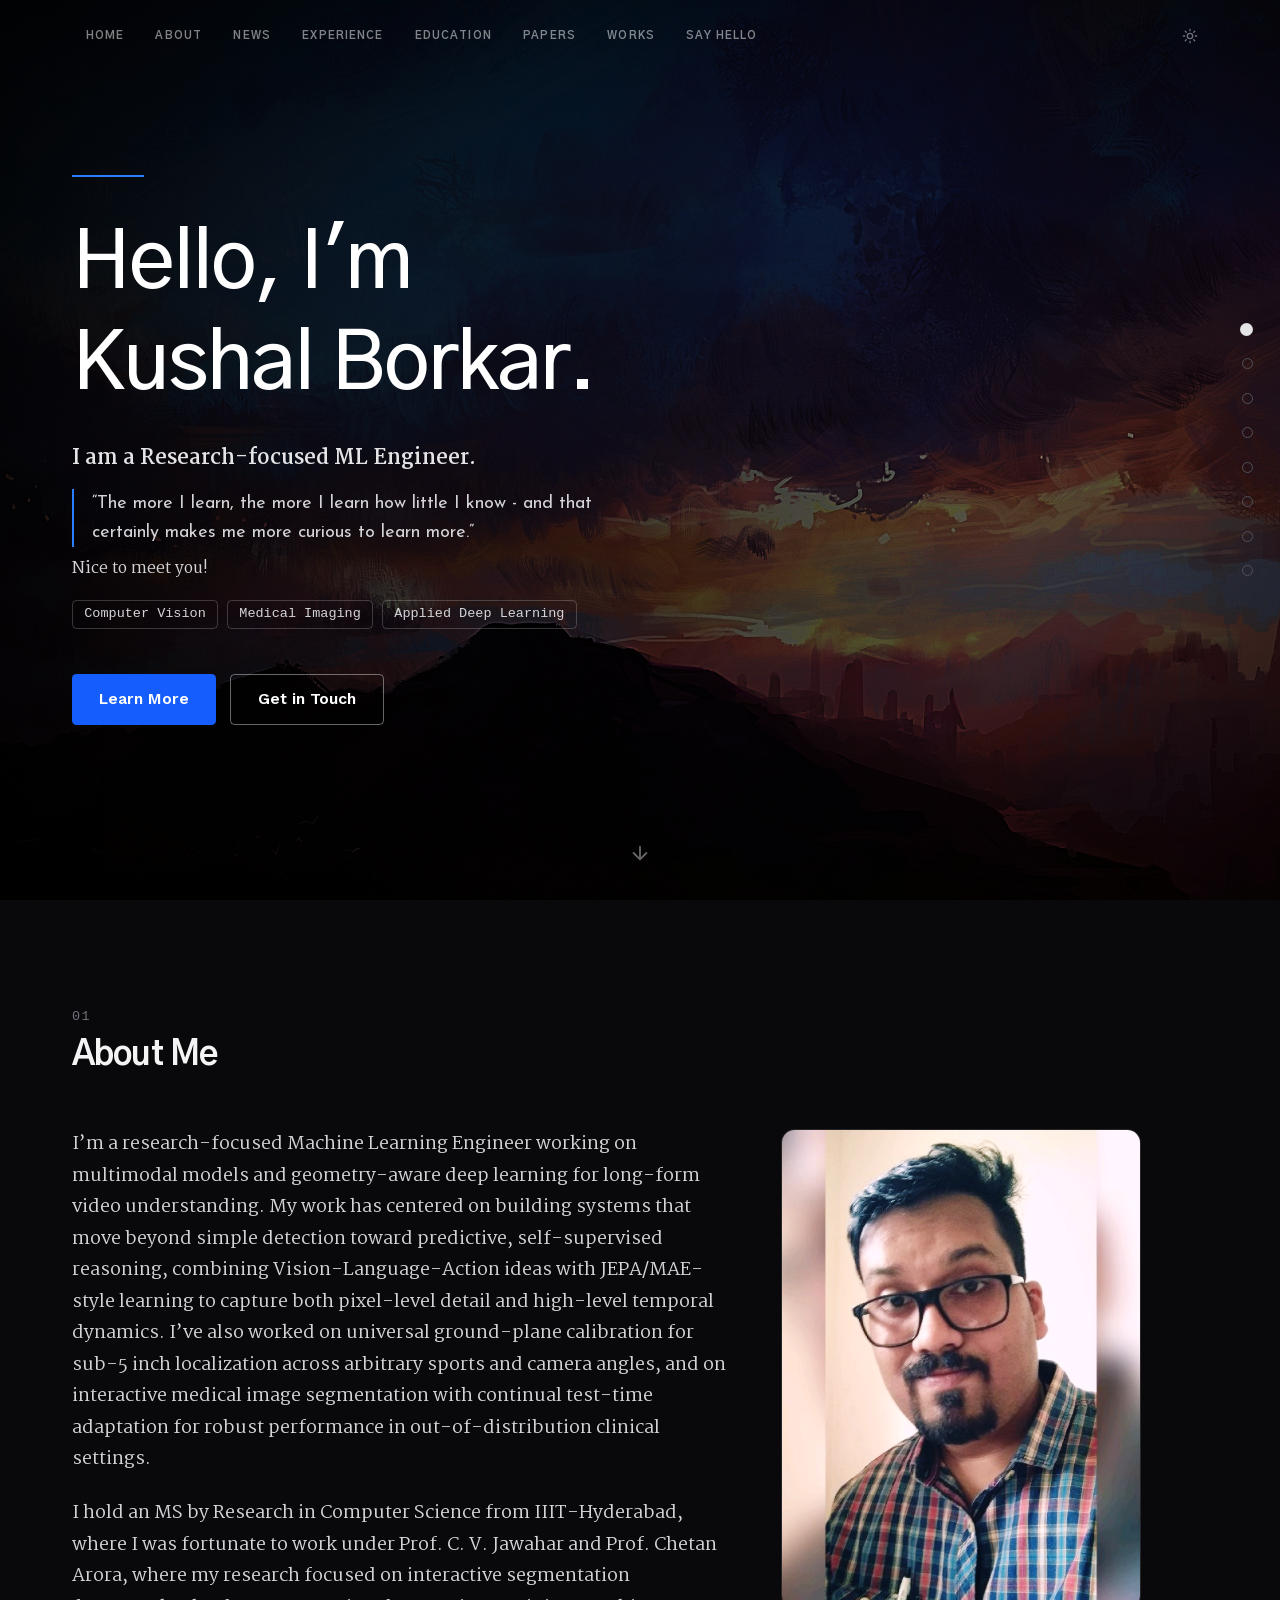
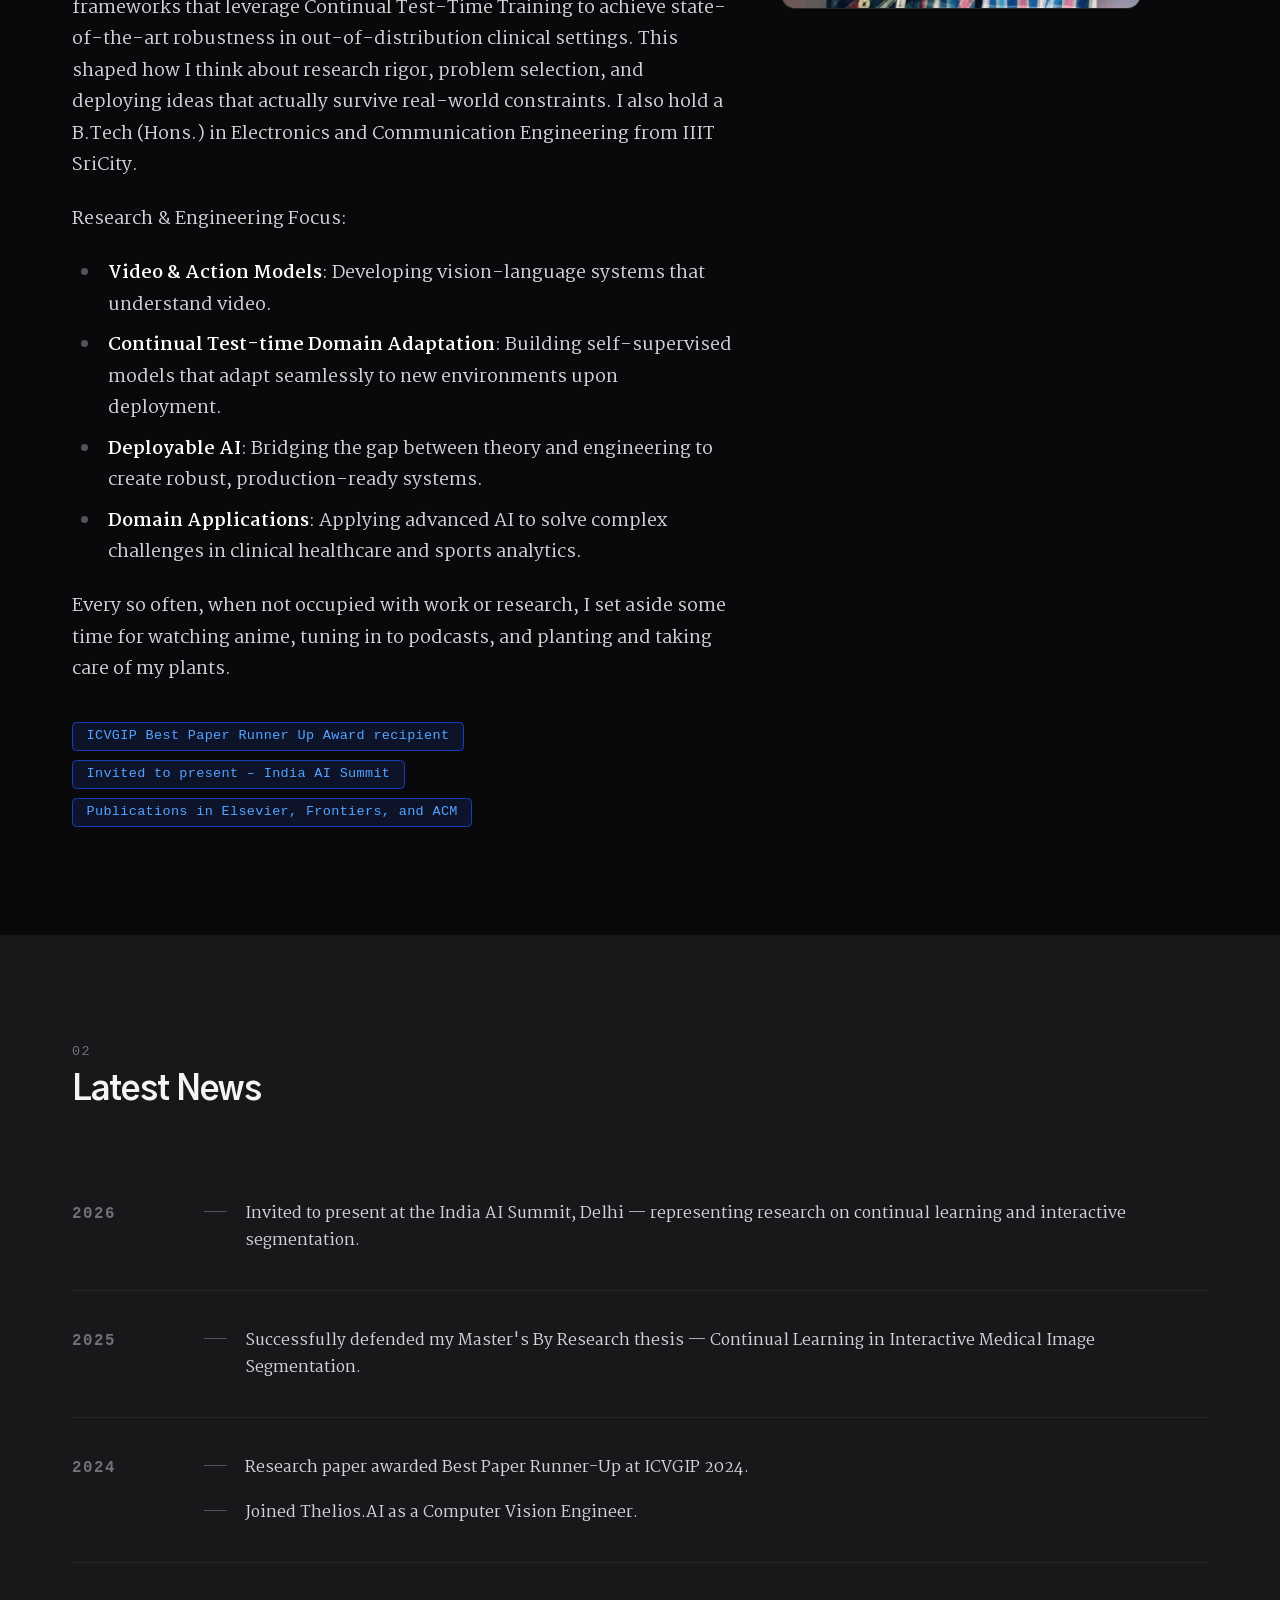
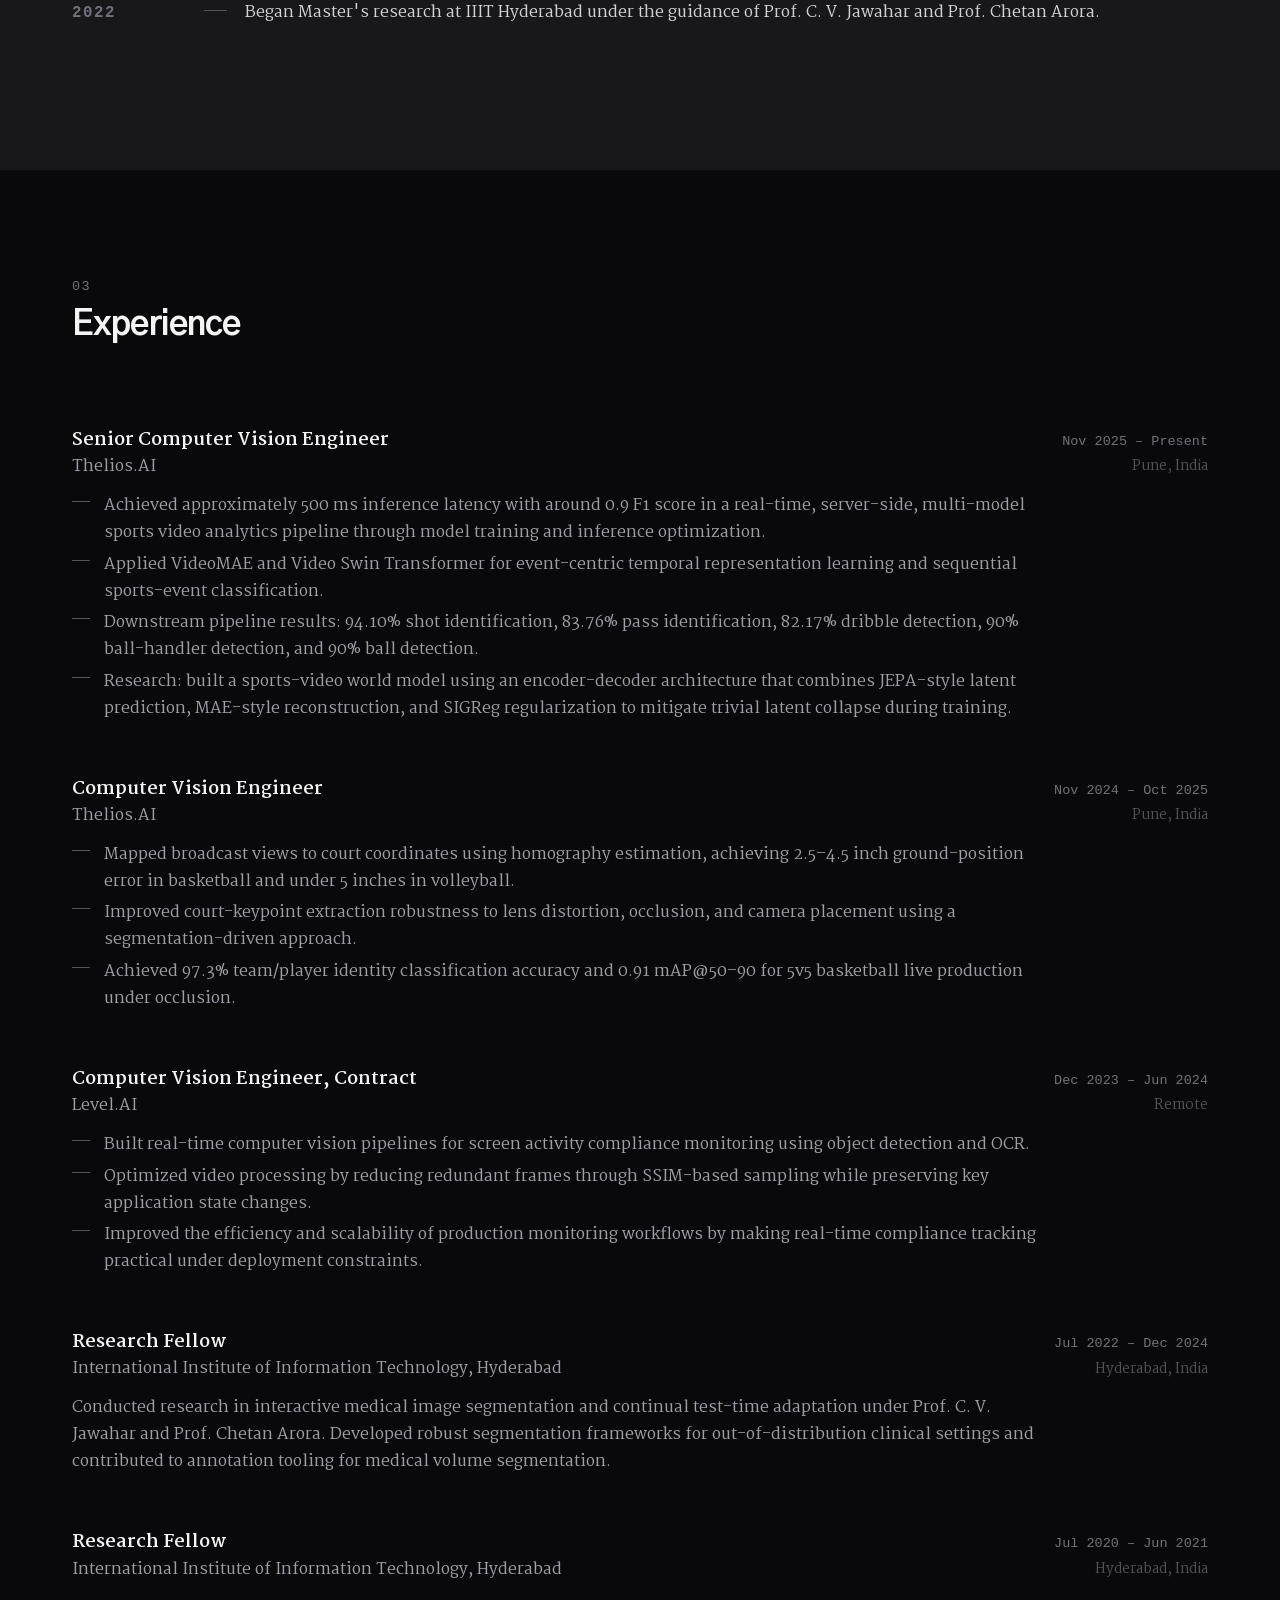
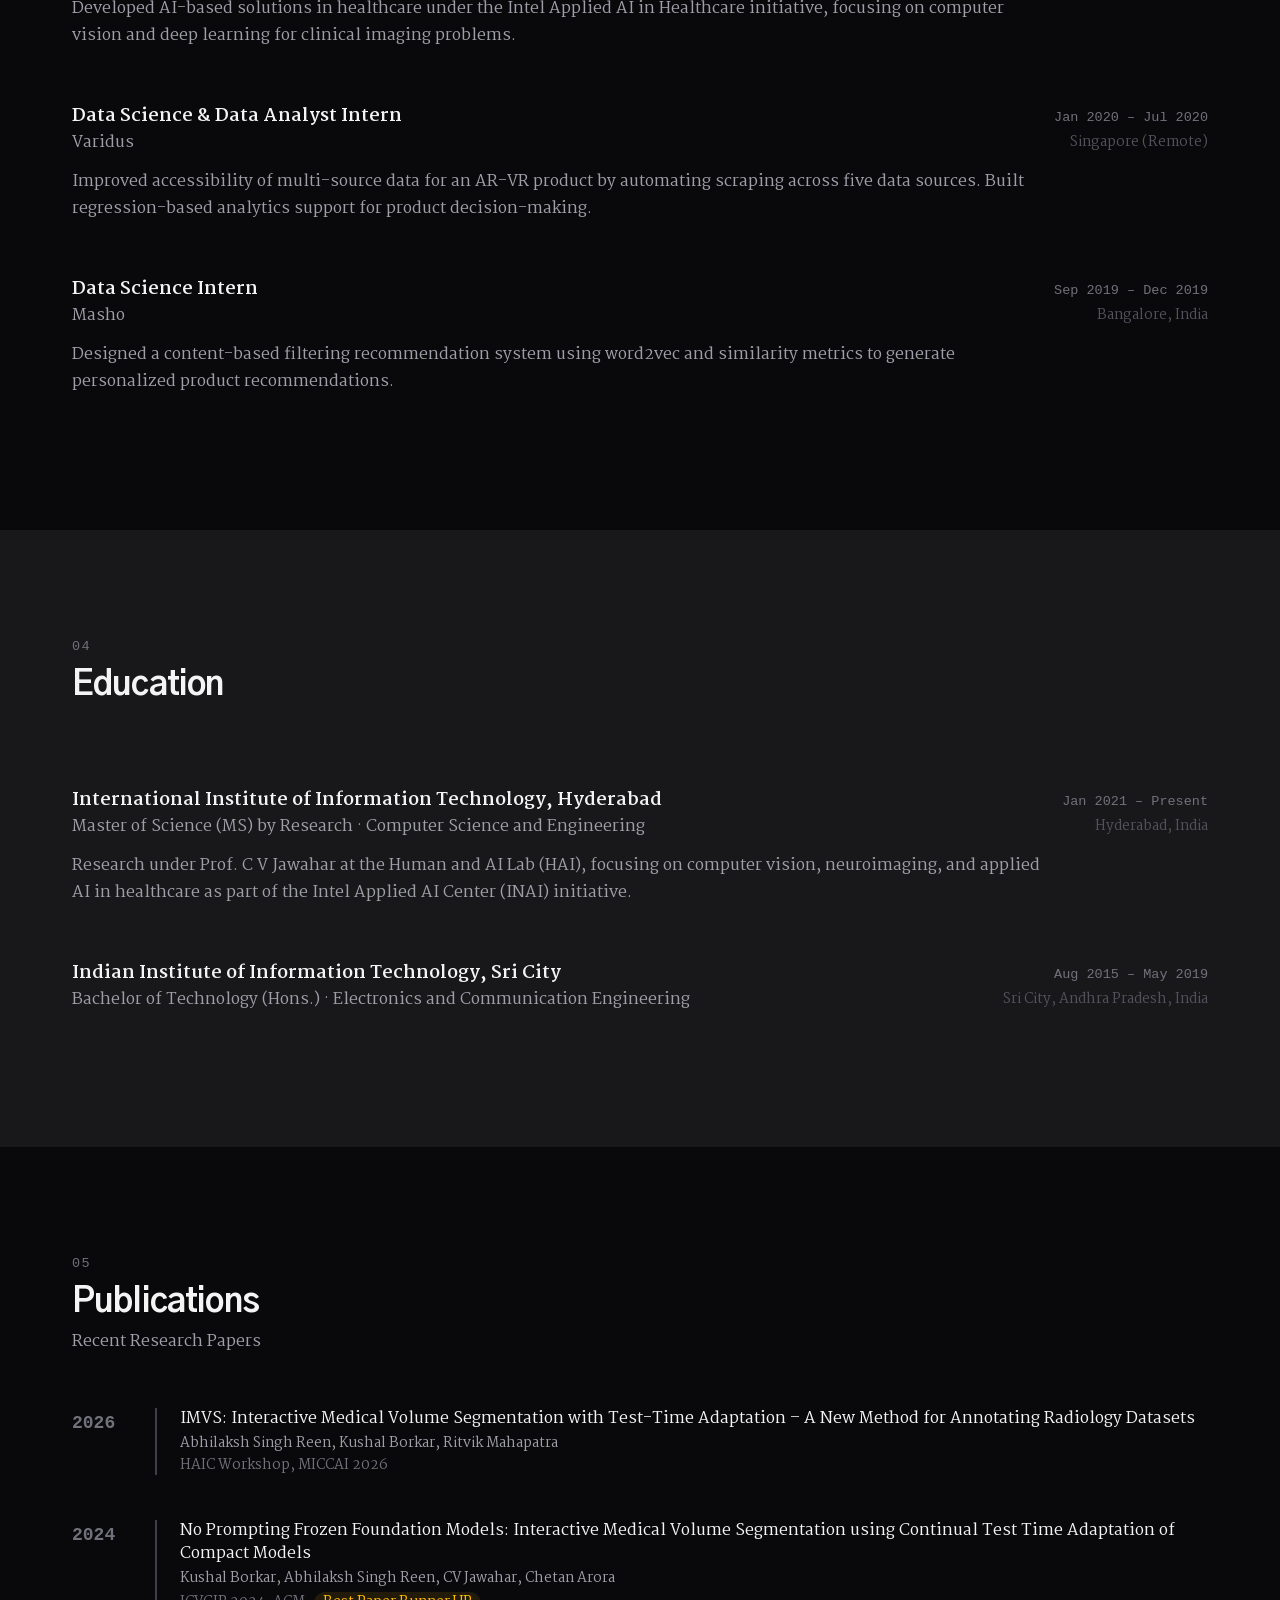
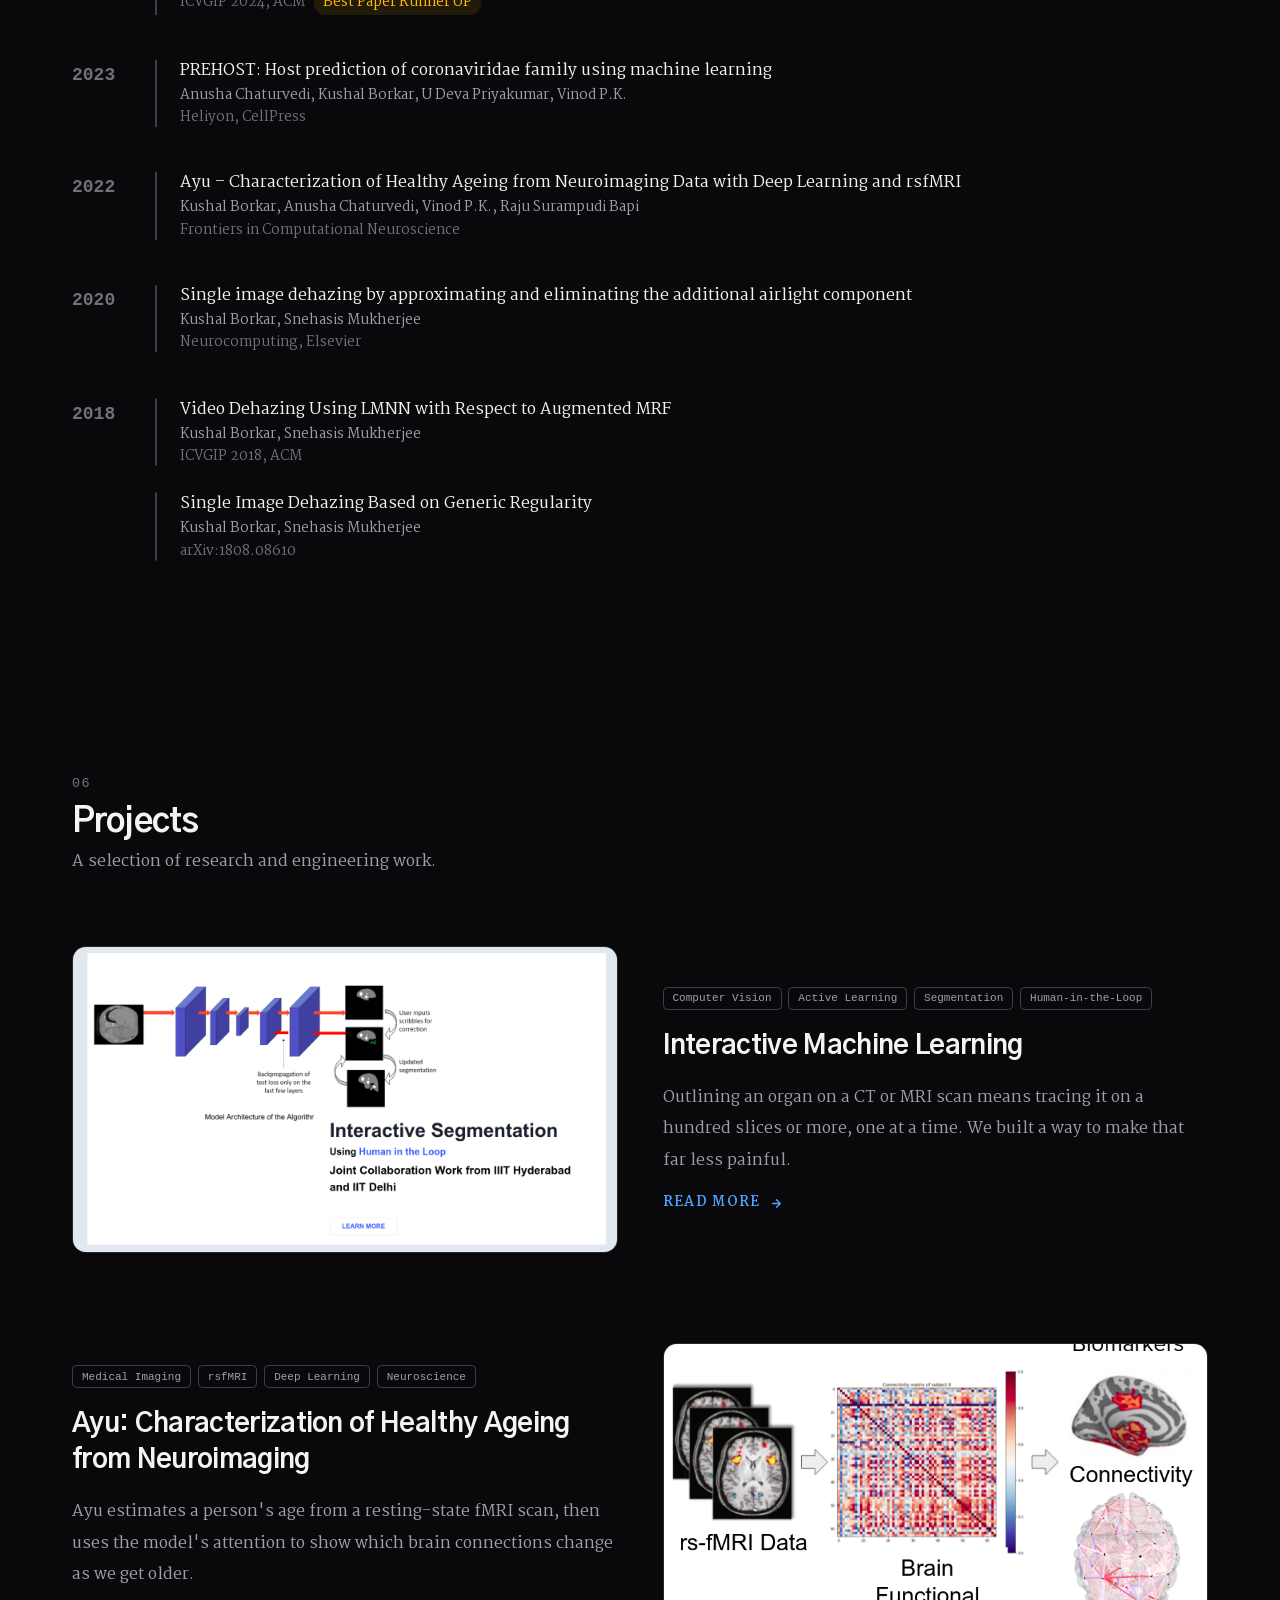
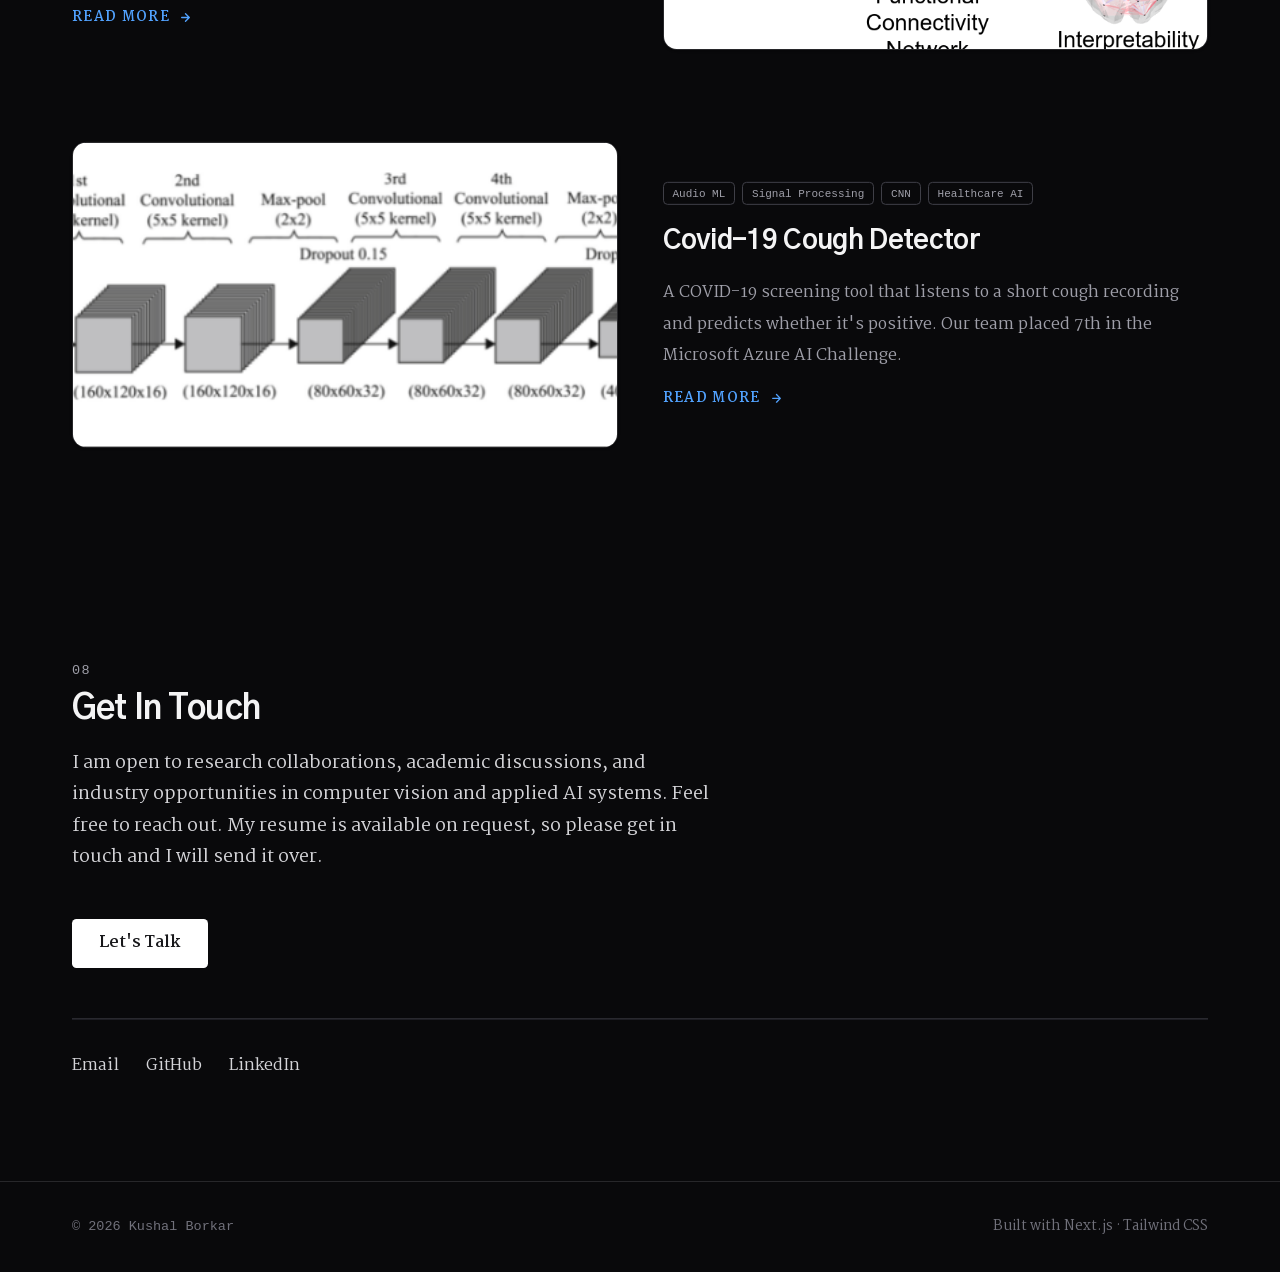
==== commit 855a9789: "Update site: experience and new paper" ====
--- a/index.html
+++ b/index.html
@@ -1,4 +1,4 @@
-<!DOCTYPE html><html lang="en" data-scroll-behavior="smooth" class="o5gY5W_variable _2cJu6a_variable xyB6bG_variable NWWhjG_variable _767JYa_variable"><head><meta charSet="utf-8"/><meta name="viewport" content="width=device-width, initial-scale=1"/><link rel="preload" href="/_next/static/media/0164c08f5f6be23a-s.p.1ffan7vtfbcss.woff2" as="font" crossorigin="" type="font/woff2"/><link rel="preload" href="/_next/static/media/0256a4213a6898bf-s.p.035f856c_dv_m.woff2" as="font" crossorigin="" type="font/woff2"/><link rel="preload" href="/_next/static/media/02cff288975f1da3-s.p.1mu04k_pxtsy-.woff2" as="font" crossorigin="" type="font/woff2"/><link rel="preload" href="/_next/static/media/04c3ac8ae6e1b087-s.p.2q6vdk74r58e7.woff2" as="font" crossorigin="" type="font/woff2"/><link rel="preload" href="/_next/static/media/04f4c011dbaa0ba1-s.p.3gsd1977_0b4y.woff2" as="font" crossorigin="" type="font/woff2"/><link rel="preload" href="/_next/static/media/0507ffa3c08482bc-s.p.3pxpyf70g9ttu.woff2" as="font" crossorigin="" type="font/woff2"/><link rel="preload" href="/_next/static/media/0620860f8ce53587-s.p.1ltlcza9nhe05.woff2" as="font" crossorigin="" type="font/woff2"/><link rel="preload" href="/_next/static/media/065b0dc9facde461-s.p.1b4v-f4-6008d.woff2" as="font" crossorigin="" type="font/woff2"/><link rel="preload" href="/_next/static/media/08805d28ab941bec-s.p.42edt8w0qs4zb.woff2" as="font" crossorigin="" type="font/woff2"/><link rel="preload" href="/_next/static/media/08abb665d1410394-s.p.0q3lmoqhumx-_.woff2" as="font" crossorigin="" type="font/woff2"/><link rel="preload" href="/_next/static/media/08f2c000d1fc4a7d-s.p.2kac-s1v3nagr.woff2" as="font" crossorigin="" type="font/woff2"/><link rel="preload" href="/_next/static/media/0aa78eb45f86c4a8-s.p.379j2ojk5cygw.woff2" as="font" crossorigin="" type="font/woff2"/><link rel="preload" href="/_next/static/media/0ab9e61f9bd3bed3-s.p.22ca2c788_h0u.woff2" as="font" crossorigin="" type="font/woff2"/><link rel="preload" href="/_next/static/media/0b9ca14ee177052b-s.p.1cztbul8l_u3r.woff2" as="font" crossorigin="" type="font/woff2"/><link rel="preload" href="/_next/static/media/0bf3cb71732d5572-s.p.0auhc0qyu4r-7.woff2" as="font" crossorigin="" type="font/woff2"/><link rel="preload" href="/_next/static/media/0d56206ae9a18c72-s.p.1ozfd-uapzahy.woff2" as="font" crossorigin="" type="font/woff2"/><link rel="preload" href="/_next/static/media/0da4082525435d8b-s.p.2movzxzg-9i9b.woff2" as="font" crossorigin="" type="font/woff2"/><link rel="preload" href="/_next/static/media/0f3a6f3da520b6b1-s.p.41p4l-hu_3lsz.woff2" as="font" crossorigin="" type="font/woff2"/><link rel="preload" href="/_next/static/media/1051804fac50680b-s.p.2-6rhihb7m155.woff2" as="font" crossorigin="" type="font/woff2"/><link rel="preload" href="/_next/static/media/11b9716735bb5501-s.p.2o-55eettd72q.woff2" as="font" crossorigin="" type="font/woff2"/><link rel="preload" href="/_next/static/media/120a582ae86e195a-s.p.0m455oru9a3ya.woff2" as="font" crossorigin="" type="font/woff2"/><link rel="preload" href="/_next/static/media/12a20b8d34bb25f2-s.p.25rr7ujwp6bj5.woff2" as="font" crossorigin="" type="font/woff2"/><link rel="preload" href="/_next/static/media/1468195fa48977d6-s.p.2liyuhe-1tfrt.woff2" as="font" crossorigin="" type="font/woff2"/><link rel="preload" href="/_next/static/media/1494c04dcbae4c17-s.p.0gwzhhv72uwnv.woff2" as="font" crossorigin="" type="font/woff2"/><link rel="preload" href="/_next/static/media/14a7cd5b9aee9d6c-s.p.2_uh0g9qo39je.woff2" as="font" crossorigin="" type="font/woff2"/><link rel="preload" href="/_next/static/media/150e832e26162488-s.p.368xnxvg--e33.woff2" as="font" crossorigin="" type="font/woff2"/><link rel="preload" href="/_next/static/media/157bde8cc06d1baf-s.p.1qn0f5tkjwygd.woff2" as="font" crossorigin="" type="font/woff2"/><link rel="preload" href="/_next/static/media/160e5da04f9ced67-s.p.1q81zal3dtiue.woff2" as="font" crossorigin="" type="font/woff2"/><link rel="preload" href="/_next/static/media/164cc7a4dcf82501-s.p.2kt06i3ad-h0i.woff2" as="font" crossorigin="" type="font/woff2"/><link rel="preload" href="/_next/static/media/16a553a55f1a6fef-s.p.0awcxoitwbgkz.woff2" as="font" crossorigin="" type="font/woff2"/><link rel="preload" href="/_next/static/media/16e6d4321273f4c4-s.p.2fqm9lp1tq7yx.woff2" as="font" crossorigin="" type="font/woff2"/><link rel="preload" href="/_next/static/media/183b617aec7b7d6e-s.p.299101t1e9fu-.woff2" as="font" crossorigin="" type="font/woff2"/><link rel="preload" href="/_next/static/media/1875e26f25468ceb-s.p.2xnujqp7p7_1u.woff2" as="font" crossorigin="" type="font/woff2"/><link rel="preload" href="/_next/static/media/1958a6abc91dcd68-s.p.3845-4-dxtg04.woff2" as="font" crossorigin="" type="font/woff2"/><link rel="preload" href="/_next/static/media/1a852eaa7183b2ce-s.p.3dtu_t_73lrjq.woff2" as="font" crossorigin="" type="font/woff2"/><link rel="preload" href="/_next/static/media/1af08d40c1d742d8-s.p.1dgchn-h9nsq6.woff2" as="font" crossorigin="" type="font/woff2"/><link rel="preload" href="/_next/static/media/1b673539b1247acc-s.p.0mbmg0qhqlmw8.woff2" as="font" crossorigin="" type="font/woff2"/><link rel="preload" href="/_next/static/media/1b67836f53b1374e-s.p.167rq50u1wvh7.woff2" as="font" crossorigin="" type="font/woff2"/><link rel="preload" href="/_next/static/media/1bf6dc1f85719f43-s.p.0cdkqzwlq_9et.woff2" as="font" crossorigin="" type="font/woff2"/><link rel="preload" href="/_next/static/media/1cc0bbbdd992db55-s.p.3z2ge2lbd6axm.woff2" as="font" crossorigin="" type="font/woff2"/><link rel="preload" href="/_next/static/media/1d89d49d99be7dc5-s.p.23cz0ivqhvmf1.woff2" as="font" crossorigin="" type="font/woff2"/><link rel="preload" href="/_next/static/media/1e4db682c4a380a2-s.p.1u3khs7pp9o0s.woff2" as="font" crossorigin="" type="font/woff2"/><link rel="preload" href="/_next/static/media/1ed7755b8ef89ddf-s.p.3lrme2f1gt_l0.woff2" as="font" crossorigin="" type="font/woff2"/><link rel="preload" href="/_next/static/media/1f581e16d96321c5-s.p.44a-pdh5g11rn.woff2" as="font" crossorigin="" type="font/woff2"/><link rel="preload" href="/_next/static/media/2034308a0fb7cda1-s.p.13pze9dta47pa.woff2" as="font" crossorigin="" type="font/woff2"/><link rel="preload" href="/_next/static/media/2046e572654b2c3e-s.p.3an1qksjurv0d.woff2" as="font" crossorigin="" type="font/woff2"/><link rel="preload" href="/_next/static/media/2167f6b663a83b05-s.p.44q-1o9k5vvt6.woff2" as="font" crossorigin="" type="font/woff2"/><link rel="preload" href="/_next/static/media/2247071e563866ea-s.p.42e1stmu_tj8_.woff2" as="font" crossorigin="" type="font/woff2"/><link rel="preload" href="/_next/static/media/2250d7168aaf351c-s.p.0cmby--dq46g_.woff2" as="font" crossorigin="" type="font/woff2"/><link rel="preload" href="/_next/static/media/22f7801927fd4ff8-s.p.1hne-nfjfv3fu.woff2" as="font" crossorigin="" type="font/woff2"/><link rel="preload" href="/_next/static/media/237d6cac56e6c7cd-s.p.3zu6wlzxofr5l.woff2" as="font" crossorigin="" type="font/woff2"/><link rel="preload" href="/_next/static/media/238a012403ca03a0-s.p.1rbfv_w0eivtb.woff2" as="font" crossorigin="" type="font/woff2"/><link rel="preload" href="/_next/static/media/23e44a8b241ec52e-s.p.3lncyzlkz5a-a.woff2" as="font" crossorigin="" type="font/woff2"/><link rel="preload" href="/_next/static/media/24c9c654c261cc51-s.p.0vrlz83hnk9ar.woff2" as="font" crossorigin="" type="font/woff2"/><link rel="preload" href="/_next/static/media/25187b368478b4a4-s.p.3j58g6htu2lpv.woff2" as="font" crossorigin="" type="font/woff2"/><link rel="preload" href="/_next/static/media/255b196fa7426710-s.p.2tmty-383fqs8.woff2" as="font" crossorigin="" type="font/woff2"/><link rel="preload" href="/_next/static/media/25921c0751eb95ce-s.p.1ofxvl_xaso3p.woff2" as="font" crossorigin="" type="font/woff2"/><link rel="preload" href="/_next/static/media/2712d22bf36bcc0c-s.p.2vd1y0q8j4ogf.woff2" as="font" crossorigin="" type="font/woff2"/><link rel="preload" href="/_next/static/media/271381ccd73d267e-s.p.2sn1q4r654gls.woff2" as="font" crossorigin="" type="font/woff2"/><link rel="preload" href="/_next/static/media/27ed90c120b64406-s.p.040u3c84p6-m0.woff2" as="font" crossorigin="" type="font/woff2"/><link rel="preload" href="/_next/static/media/28bf27794ac4bff2-s.p.2hl20_82fukzl.woff2" as="font" crossorigin="" type="font/woff2"/><link rel="preload" href="/_next/static/media/294d678ec70f1d92-s.p.166x3qj6-t5hj.woff2" as="font" crossorigin="" type="font/woff2"/><link rel="preload" href="/_next/static/media/2b02551462e39cd8-s.p.01w75t0w-o-lg.woff2" as="font" crossorigin="" type="font/woff2"/><link rel="preload" href="/_next/static/media/2b81eeca71e9850c-s.p.3vm0tq4e-zz_5.woff2" as="font" crossorigin="" type="font/woff2"/><link rel="preload" href="/_next/static/media/2c5db532641ce8d5-s.p.2ihs5t9ybp5bl.woff2" as="font" crossorigin="" type="font/woff2"/><link rel="preload" href="/_next/static/media/2caae2590f6f7380-s.p.3iuiyid8nug4a.woff2" as="font" crossorigin="" type="font/woff2"/><link rel="preload" href="/_next/static/media/2cf45621b13a54ae-s.p.18yf31tsas2mv.woff2" as="font" crossorigin="" type="font/woff2"/><link rel="preload" href="/_next/static/media/2e8ff78ff2b18fe1-s.p.3s2t90j8y1pif.woff2" as="font" crossorigin="" type="font/woff2"/><link rel="preload" href="/_next/static/media/2fbbede13482e3c1-s.p.1od2orc7v8tge.woff2" as="font" crossorigin="" type="font/woff2"/><link rel="preload" href="/_next/static/media/2fc277bd34ab5ad8-s.p.0-2u4xw7q3l95.woff2" as="font" crossorigin="" type="font/woff2"/><link rel="preload" href="/_next/static/media/2fc42b6ec963293d-s.p.1-f6okoe15qwy.woff2" as="font" crossorigin="" type="font/woff2"/><link rel="preload" href="/_next/static/media/2fca631f4e872ad4-s.p.0l_qkzh8_j7kk.woff2" as="font" crossorigin="" type="font/woff2"/><link rel="preload" href="/_next/static/media/301c24fdd55edf3c-s.p.1bdi1_6_b-v4f.woff2" as="font" crossorigin="" type="font/woff2"/><link rel="preload" href="/_next/static/media/30946bea6fc8acf8-s.p.1-zm0a45q1-j6.woff2" as="font" crossorigin="" type="font/woff2"/><link rel="preload" href="/_next/static/media/309e04ed6d1cd80b-s.p.3cigzne38kmw9.woff2" as="font" crossorigin="" type="font/woff2"/><link rel="preload" href="/_next/static/media/325959bf75bb80e6-s.p.1hbm3sxnfn86y.woff2" as="font" crossorigin="" type="font/woff2"/><link rel="preload" href="/_next/static/media/328bdd12af02ea1f-s.p.1ldzu8zsaear6.woff2" as="font" crossorigin="" type="font/woff2"/><link rel="preload" href="/_next/static/media/32db778b60ed7d79-s.p.3yypl3fv4jix8.woff2" as="font" crossorigin="" type="font/woff2"/><link rel="preload" href="/_next/static/media/334720374a67ad66-s.p.299yda-9iasks.woff2" as="font" crossorigin="" type="font/woff2"/><link rel="preload" href="/_next/static/media/336a4eb8437d7549-s.p.0rjli5bg1kzsa.woff2" as="font" crossorigin="" type="font/woff2"/><link rel="preload" href="/_next/static/media/337cc0faf65d6480-s.p.1_521i9cd619p.woff2" as="font" crossorigin="" type="font/woff2"/><link rel="preload" href="/_next/static/media/355e85378c30e860-s.p.2mp93e2_y4ix7.woff2" as="font" crossorigin="" type="font/woff2"/><link rel="preload" href="/_next/static/media/35846c02e8fb065e-s.p.2bo3wjtzrmcgo.woff2" as="font" crossorigin="" type="font/woff2"/><link rel="preload" href="/_next/static/media/35af6bca696c3271-s.p.269dfgdiyucqp.woff2" as="font" crossorigin="" type="font/woff2"/><link rel="preload" href="/_next/static/media/3695f559d6cb9f26-s.p.0ze4nen3iyofm.woff2" as="font" crossorigin="" type="font/woff2"/><link rel="preload" href="/_next/static/media/36fa5ad54b399bf1-s.p.30rq7lhp2sbk1.woff2" as="font" crossorigin="" type="font/woff2"/><link rel="preload" href="/_next/static/media/37118adc619b7803-s.p.3kq6k02b2ysv1.woff2" as="font" crossorigin="" type="font/woff2"/><link rel="preload" href="/_next/static/media/37b053f26de2f760-s.p.3hpvy1tujcwur.woff2" as="font" crossorigin="" type="font/woff2"/><link rel="preload" href="/_next/static/media/389104fe4acee04e-s.p.0l292j_24-us-.woff2" as="font" crossorigin="" type="font/woff2"/><link rel="preload" href="/_next/static/media/393c63b5e6e49cff-s.p.1q-s11_h_yw5s.woff2" as="font" crossorigin="" type="font/woff2"/><link rel="preload" href="/_next/static/media/39918a5df23c3ed7-s.p.3l40cq1zkzrnx.woff2" as="font" crossorigin="" type="font/woff2"/><link rel="preload" href="/_next/static/media/39defd0bdb74c9ba-s.p.0pghzxiz86xvd.woff2" as="font" crossorigin="" type="font/woff2"/><link rel="preload" href="/_next/static/media/3ae214d971c27103-s.p.1a0j1knd71j27.woff2" as="font" crossorigin="" type="font/woff2"/><link rel="preload" href="/_next/static/media/3ae5ff5e83635950-s.p.3s8puncuiug-b.woff2" as="font" crossorigin="" type="font/woff2"/><link rel="preload" href="/_next/static/media/3badd9ea1ee4b554-s.p.2yvkaxhzcv882.woff2" as="font" crossorigin="" type="font/woff2"/><link rel="preload" href="/_next/static/media/3eb598bb24fc20cf-s.p.390qty30ivzdq.woff2" as="font" crossorigin="" type="font/woff2"/><link rel="preload" href="/_next/static/media/3fa6235fbeba2354-s.p.2iz0uyhevketi.woff2" as="font" crossorigin="" type="font/woff2"/><link rel="preload" href="/_next/static/media/40091ffd5518e6ce-s.p.0-w4zl7snnwtp.woff2" as="font" crossorigin="" type="font/woff2"/><link rel="preload" href="/_next/static/media/4259e56d25443f06-s.p.34rf4fmejt1a0.woff2" as="font" crossorigin="" type="font/woff2"/><link rel="preload" href="/_next/static/media/42f1454342972b85-s.p.2z8rml7o3pj03.woff2" as="font" crossorigin="" type="font/woff2"/><link rel="preload" href="/_next/static/media/42f4fdcd35537d88-s.p.3zv_ddeg_d-p2.woff2" as="font" crossorigin="" type="font/woff2"/><link rel="preload" href="/_next/static/media/449f265936fa4a23-s.p.3__3s97xpid82.woff2" as="font" crossorigin="" type="font/woff2"/><link rel="preload" href="/_next/static/media/44edf3c8c5eee846-s.p.3kc6yhj_fsp8f.woff2" as="font" crossorigin="" type="font/woff2"/><link rel="preload" href="/_next/static/media/473defc5891071c3-s.p.06a62p3dq7saq.woff2" as="font" crossorigin="" type="font/woff2"/><link rel="preload" href="/_next/static/media/47aad7543a9d73e3-s.p.2usfjw_8feb3l.woff2" as="font" crossorigin="" type="font/woff2"/><link rel="preload" href="/_next/static/media/47b8f67f615dd61b-s.p.3wglzs4at64v8.woff2" as="font" crossorigin="" type="font/woff2"/><link rel="preload" href="/_next/static/media/494a3b8968ea103e-s.p.15omxndhl5m-5.woff2" as="font" crossorigin="" type="font/woff2"/><link rel="preload" href="/_next/static/media/4b0f4797f0131a8a-s.p.454epn8z4uv5r.woff2" as="font" crossorigin="" type="font/woff2"/><link rel="preload" href="/_next/static/media/4c07021bf658ac99-s.p.2wrxve994xt3-.woff2" as="font" crossorigin="" type="font/woff2"/><link rel="preload" href="/_next/static/media/4c6b8f326d969f31-s.p.38vkdusmmpqvb.woff2" as="font" crossorigin="" type="font/woff2"/><link rel="preload" href="/_next/static/media/4cbdbabf8914bc9f-s.p.17vvrjdg3iz14.woff2" as="font" crossorigin="" type="font/woff2"/><link rel="preload" href="/_next/static/media/4e5ae09c23110bc7-s.p.43x029v0u8wh6.woff2" as="font" crossorigin="" type="font/woff2"/><link rel="preload" href="/_next/static/media/4e65170d9a4c229f-s.p.05s785jgl1ffv.woff2" as="font" crossorigin="" type="font/woff2"/><link rel="preload" href="/_next/static/media/4ee6b20c6e947d74-s.p.1wn4hcb626a7-.woff2" as="font" crossorigin="" type="font/woff2"/><link rel="preload" href="/_next/static/media/502377c6b8cfe151-s.p.1yshsun5tqqrg.woff2" as="font" crossorigin="" type="font/woff2"/><link rel="preload" href="/_next/static/media/518998bab59ab1fa-s.p.0nub2amtnr4-y.woff2" as="font" crossorigin="" type="font/woff2"/><link rel="preload" href="/_next/static/media/5246968a9f3689f5-s.p.3i6ygp42iu8yn.woff2" as="font" crossorigin="" type="font/woff2"/><link rel="preload" href="/_next/static/media/55fbf44e247ccb58-s.p.31lj1rjuxjeqv.woff2" as="font" crossorigin="" type="font/woff2"/><link rel="preload" href="/_next/static/media/59105676526bed18-s.p.0epgpneyethj9.woff2" as="font" crossorigin="" type="font/woff2"/><link rel="preload" href="/_next/static/media/591a8e16b0b08c84-s.p.0o3myd8-ap5jj.woff2" as="font" crossorigin="" type="font/woff2"/><link rel="preload" href="/_next/static/media/59fa77f45a261fba-s.p.179w9ha6ej2-e.woff2" as="font" crossorigin="" type="font/woff2"/><link rel="preload" href="/_next/static/media/5a11a0b81707e7a0-s.p.0j78ehr4dnw5p.woff2" as="font" crossorigin="" type="font/woff2"/><link rel="preload" href="/_next/static/media/5aca8f123b2a23fc-s.p.356jevg3ckuum.woff2" as="font" crossorigin="" type="font/woff2"/><link rel="preload" href="/_next/static/media/5ad38176e3bd0525-s.p.11hg707llgput.woff2" as="font" crossorigin="" type="font/woff2"/><link rel="preload" href="/_next/static/media/5e1c94ad3ca05a1b-s.p.196o-h3_ca1_x.woff2" as="font" crossorigin="" type="font/woff2"/><link rel="preload" href="/_next/static/media/5e95bc19a14742a1-s.p.32le8g9zyo51f.woff2" as="font" crossorigin="" type="font/woff2"/><link rel="preload" href="/_next/static/media/5f1a5d28b22638ff-s.p.11z6uwymileiv.woff2" as="font" crossorigin="" type="font/woff2"/><link rel="preload" href="/_next/static/media/5f3fa9f3c13b5516-s.p.3o6n-yoqv_tdg.woff2" as="font" crossorigin="" type="font/woff2"/><link rel="preload" href="/_next/static/media/60aa422acd986088-s.p.2n_jhx4dhs_70.woff2" as="font" crossorigin="" type="font/woff2"/><link rel="preload" href="/_next/static/media/60bc2cbfe0bd3ebf-s.p.18bh4r_x5klj-.woff2" as="font" crossorigin="" type="font/woff2"/><link rel="preload" href="/_next/static/media/60d17a429a7733e4-s.p.23q-udy0xkuo7.woff2" as="font" crossorigin="" type="font/woff2"/><link rel="preload" href="/_next/static/media/617adcd999acb3df-s.p.34agkbst6_qtl.woff2" as="font" crossorigin="" type="font/woff2"/><link rel="preload" href="/_next/static/media/61ce8b9618301ad9-s.p.2r8ejj65sx4cn.woff2" as="font" crossorigin="" type="font/woff2"/><link rel="preload" href="/_next/static/media/61e5594c57475b61-s.p.2p9x0prux2vws.woff2" as="font" crossorigin="" type="font/woff2"/><link rel="preload" href="/_next/static/media/6242c1ddc914ac88-s.p.065c-i_xfrxp_.woff2" as="font" crossorigin="" type="font/woff2"/><link rel="preload" href="/_next/static/media/62b4172c4fcb5510-s.p.038td6acmieny.woff2" as="font" crossorigin="" type="font/woff2"/><link rel="preload" href="/_next/static/media/63cbed774c0054b4-s.p.14rjw3u_i2t5f.woff2" as="font" crossorigin="" type="font/woff2"/><link rel="preload" href="/_next/static/media/648153aa438c50b4-s.p.0b6sd6y2sj5sb.woff2" as="font" crossorigin="" type="font/woff2"/><link rel="preload" href="/_next/static/media/65be57e370eb9b6a-s.p.3q0ea-42a_lxb.woff2" as="font" crossorigin="" type="font/woff2"/><link rel="preload" href="/_next/static/media/66077bf0061d1bd5-s.p.3ipp0fpgdyu_n.woff2" as="font" crossorigin="" type="font/woff2"/><link rel="preload" href="/_next/static/media/664c632b8d5ec25f-s.p.2bw06ewke5b03.woff2" as="font" crossorigin="" type="font/woff2"/><link rel="preload" href="/_next/static/media/666bcc374c03d84a-s.p.0ap9f70fx6w7p.woff2" as="font" crossorigin="" type="font/woff2"/><link rel="preload" href="/_next/static/media/6799322157f1eea6-s.p.3b8v5_xsx2jvc.woff2" as="font" crossorigin="" type="font/woff2"/><link rel="preload" href="/_next/static/media/67b04bfa7f77313b-s.p.250_e0rpz0u53.woff2" as="font" crossorigin="" type="font/woff2"/><link rel="preload" href="/_next/static/media/67fb3550b5cbade2-s.p.09vg4uqpraa-q.woff2" as="font" crossorigin="" type="font/woff2"/><link rel="preload" href="/_next/static/media/694760b2be1aff08-s.p.14jlzv90j2v3c.woff2" as="font" crossorigin="" type="font/woff2"/><link rel="preload" href="/_next/static/media/6a60e49cfe64b38e-s.p.2806ojm-_3hq-.woff2" as="font" crossorigin="" type="font/woff2"/><link rel="preload" href="/_next/static/media/6b2c91f49093f78e-s.p.31o1t1f3hgnk8.woff2" as="font" crossorigin="" type="font/woff2"/><link rel="preload" href="/_next/static/media/6c8e0a6306f183b4-s.p.42i50h1xao3r8.woff2" as="font" crossorigin="" type="font/woff2"/><link rel="preload" href="/_next/static/media/6e21b5d60bea8155-s.p.1egvk88i1e9nx.woff2" as="font" crossorigin="" type="font/woff2"/><link rel="preload" href="/_next/static/media/6eb6e899fa02cea5-s.p.3jvhju4xsqs2f.woff2" as="font" crossorigin="" type="font/woff2"/><link rel="preload" href="/_next/static/media/702106fa08cfb74e-s.p.1iap2soi8s-8q.woff2" as="font" crossorigin="" type="font/woff2"/><link rel="preload" href="/_next/static/media/70396af8a698ca99-s.p.00h7tufdeuo06.woff2" as="font" crossorigin="" type="font/woff2"/><link rel="preload" href="/_next/static/media/7040ee3b76728e03-s.p.3jqsu1oeb8npr.woff2" as="font" crossorigin="" type="font/woff2"/><link rel="preload" href="/_next/static/media/715cf18a48b08ef5-s.p.2t2uj0_e19xyh.woff2" as="font" crossorigin="" type="font/woff2"/><link rel="preload" href="/_next/static/media/725b58c90e4370e7-s.p.30d52ssrs7rp7.woff2" as="font" crossorigin="" type="font/woff2"/><link rel="preload" href="/_next/static/media/731adc3e038dffee-s.p.0hcnh_iqxxeao.woff2" as="font" crossorigin="" type="font/woff2"/><link rel="preload" href="/_next/static/media/739216e819d6f62a-s.p.3b9ye1wxpoymk.woff2" as="font" crossorigin="" type="font/woff2"/><link rel="preload" href="/_next/static/media/74a4bae5a3412d08-s.p.33f1atbjw0dc0.woff2" as="font" crossorigin="" type="font/woff2"/><link rel="preload" href="/_next/static/media/75aa29c44b5d7354-s.p.0tj04dcljmtje.woff2" as="font" crossorigin="" type="font/woff2"/><link rel="preload" href="/_next/static/media/763df0e116cd2414-s.p.3lqco8egyeq5t.woff2" as="font" crossorigin="" type="font/woff2"/><link rel="preload" href="/_next/static/media/76c91d654abd79b9-s.p.0u5gsk7z0nilv.woff2" as="font" crossorigin="" type="font/woff2"/><link rel="preload" href="/_next/static/media/76ce9bac5cb955a5-s.p.2tkor307idfof.woff2" as="font" crossorigin="" type="font/woff2"/><link rel="preload" href="/_next/static/media/772bb26889b5bd0d-s.p.2oqzge54uy-8y.woff2" as="font" crossorigin="" type="font/woff2"/><link rel="preload" href="/_next/static/media/796e099420c546ea-s.p.1yydx59n4_run.woff2" as="font" crossorigin="" type="font/woff2"/><link rel="preload" href="/_next/static/media/7a5a31f110afaf66-s.p.3qb4cnjf444kn.woff2" as="font" crossorigin="" type="font/woff2"/><link rel="preload" href="/_next/static/media/7a926440eb56de30-s.p.08o-0wup8oxob.woff2" as="font" crossorigin="" type="font/woff2"/><link rel="preload" href="/_next/static/media/7afd07dc53b39aa8-s.p.139mlgzy719ya.woff2" as="font" crossorigin="" type="font/woff2"/><link rel="preload" href="/_next/static/media/7b74a610fcae7f8c-s.p.2yawxdacr1-7m.woff2" as="font" crossorigin="" type="font/woff2"/><link rel="preload" href="/_next/static/media/7c06ea4248cbcec6-s.p.2dtwiff_o4tyo.woff2" as="font" crossorigin="" type="font/woff2"/><link rel="preload" href="/_next/static/media/7c3e36f6bf85f171-s.p.2dla-lw-o6lpd.woff2" as="font" crossorigin="" type="font/woff2"/><link rel="preload" href="/_next/static/media/7ca0929f30a12612-s.p.0i0_dcqxep_5m.woff2" as="font" crossorigin="" type="font/woff2"/><link rel="preload" href="/_next/static/media/7d5bf4f83957ffb0-s.p.1bph9079rs7b-.woff2" as="font" crossorigin="" type="font/woff2"/><link rel="preload" href="/_next/static/media/7d5e18e83c49b61e-s.p.0hj1owka83qdk.woff2" as="font" crossorigin="" type="font/woff2"/><link rel="preload" href="/_next/static/media/7db0fbd23447832b-s.p.1_paua2ycb1oa.woff2" as="font" crossorigin="" type="font/woff2"/><link rel="preload" href="/_next/static/media/7e7b3069149d41e2-s.p.2svgy5a01uzs0.woff2" as="font" crossorigin="" type="font/woff2"/><link rel="preload" href="/_next/static/media/7efb53386f0297b3-s.p.06k77_-12isrt.woff2" as="font" crossorigin="" type="font/woff2"/><link rel="preload" href="/_next/static/media/7f043a90e6e1dd0e-s.p.1a10lzubpqa3a.woff2" as="font" crossorigin="" type="font/woff2"/><link rel="preload" href="/_next/static/media/7ffcb31d7348126d-s.p.2j2ocroi3g7m2.woff2" as="font" crossorigin="" type="font/woff2"/><link rel="preload" href="/_next/static/media/815691578ab045b9-s.p.314r3lqma55gx.woff2" as="font" crossorigin="" type="font/woff2"/><link rel="preload" href="/_next/static/media/81d5a3e3566fc4a6-s.p.0s0vwlzgpwuwx.woff2" as="font" crossorigin="" type="font/woff2"/><link rel="preload" href="/_next/static/media/8205f624ae9faf09-s.p.22y0s4q8dqk46.woff2" as="font" crossorigin="" type="font/woff2"/><link rel="preload" href="/_next/static/media/820cb0ee34b0cebb-s.p.3fy5k2lgot3-n.woff2" as="font" crossorigin="" type="font/woff2"/><link rel="preload" href="/_next/static/media/829927b23fce211a-s.p.35unslk_jj9ik.woff2" as="font" crossorigin="" type="font/woff2"/><link rel="preload" href="/_next/static/media/8302b8175e7866b9-s.p.3tco5ca45e0fk.woff2" as="font" crossorigin="" type="font/woff2"/><link rel="preload" href="/_next/static/media/85ca56267d1f406c-s.p.1tppnbg326dhp.woff2" as="font" crossorigin="" type="font/woff2"/><link rel="preload" href="/_next/static/media/85ea62bf46b76756-s.p.377tw2up0fw03.woff2" as="font" crossorigin="" type="font/woff2"/><link rel="preload" href="/_next/static/media/86427974f9a6ef3c-s.p.0jwbpk57_fhve.woff2" as="font" crossorigin="" type="font/woff2"/><link rel="preload" href="/_next/static/media/86c6be1b2565d8e9-s.p.2bkcll0o9lua_.woff2" as="font" crossorigin="" type="font/woff2"/><link rel="preload" href="/_next/static/media/86c7591f3de71aea-s.p.1iiml32d_s521.woff2" as="font" crossorigin="" type="font/woff2"/><link rel="preload" href="/_next/static/media/8721560d5c35ca5c-s.p.0_rcwbxrks11b.woff2" as="font" crossorigin="" type="font/woff2"/><link rel="preload" href="/_next/static/media/87ccd2670595e7a8-s.p.3hhx89jw2ipkm.woff2" as="font" crossorigin="" type="font/woff2"/><link rel="preload" href="/_next/static/media/87dd327745a68921-s.p.3x1urme5bi48t.woff2" as="font" crossorigin="" type="font/woff2"/><link rel="preload" href="/_next/static/media/89748acc2c508e2d-s.p.00yiz4k5qco3n.woff2" as="font" crossorigin="" type="font/woff2"/><link rel="preload" href="/_next/static/media/897d6565f07ee38c-s.p.023d7ow_zpp2x.woff2" as="font" crossorigin="" type="font/woff2"/><link rel="preload" href="/_next/static/media/89d113502175b485-s.p.392v_yzjneljb.woff2" as="font" crossorigin="" type="font/woff2"/><link rel="preload" href="/_next/static/media/8b01681055ba2370-s.p.3s3bfatc-rph_.woff2" as="font" crossorigin="" type="font/woff2"/><link rel="preload" href="/_next/static/media/8cdeea0ec8cea100-s.p.2myjf1556qpv-.woff2" as="font" crossorigin="" type="font/woff2"/><link rel="preload" href="/_next/static/media/8d990858f23462c8-s.p.3nvzkhsyg2dj3.woff2" as="font" crossorigin="" type="font/woff2"/><link rel="preload" href="/_next/static/media/8d9fb23e5cfcdb24-s.p.2arznfwy-9nmo.woff2" as="font" crossorigin="" type="font/woff2"/><link rel="preload" href="/_next/static/media/8dbab76144be87fa-s.p.0mnat0yd3xril.woff2" as="font" crossorigin="" type="font/woff2"/><link rel="preload" href="/_next/static/media/8eceb98f6793f003-s.p.1a4qn0pjnya45.woff2" as="font" crossorigin="" type="font/woff2"/><link rel="preload" href="/_next/static/media/9037564b269981f1-s.p.3s1d3vm5iv8sk.woff2" as="font" crossorigin="" type="font/woff2"/><link rel="preload" href="/_next/static/media/90833c6c7fd9a2e7-s.p.052o-f4x7kqls.woff2" as="font" crossorigin="" type="font/woff2"/><link rel="preload" href="/_next/static/media/90a8061051154c68-s.p.2v-x7xioeam27.woff2" as="font" crossorigin="" type="font/woff2"/><link rel="preload" href="/_next/static/media/90b5d487675c2ff2-s.p.3o05qle_9q6iv.woff2" as="font" crossorigin="" type="font/woff2"/><link rel="preload" href="/_next/static/media/90c0f15debbd22b8-s.p.1oyw-pgbk4ltg.woff2" as="font" crossorigin="" type="font/woff2"/><link rel="preload" href="/_next/static/media/9138e9c2921c6638-s.p.2-6s5v_ko3xd7.woff2" as="font" crossorigin="" type="font/woff2"/><link rel="preload" href="/_next/static/media/9206de2f8146e693-s.p.17gzx3f9sr467.woff2" as="font" crossorigin="" type="font/woff2"/><link rel="preload" href="/_next/static/media/92a3f7f603301f94-s.p.1oqod0tn70_ux.woff2" as="font" crossorigin="" type="font/woff2"/><link rel="preload" href="/_next/static/media/944c4d977afe0e7c-s.p.00q5w7in3w4z8.woff2" as="font" crossorigin="" type="font/woff2"/><link rel="preload" href="/_next/static/media/94e4cbc5d4e4744e-s.p.3t66wgze60jmf.woff2" as="font" crossorigin="" type="font/woff2"/><link rel="preload" href="/_next/static/media/95138dbd6b0a196d-s.p.3z193h487-old.woff2" as="font" crossorigin="" type="font/woff2"/><link rel="preload" href="/_next/static/media/954939bc6d5ea379-s.p.0i9_72h49wv1m.woff2" as="font" crossorigin="" type="font/woff2"/><link rel="preload" href="/_next/static/media/958e6f05fa30400b-s.p.0hqz-tu93its3.woff2" as="font" crossorigin="" type="font/woff2"/><link rel="preload" href="/_next/static/media/970ce43eb4cd9b87-s.p.0wa_thshvdhy-.woff2" as="font" crossorigin="" type="font/woff2"/><link rel="preload" href="/_next/static/media/97a20dfc0dfe7e5f-s.p.36ah6zqdf257w.woff2" as="font" crossorigin="" type="font/woff2"/><link rel="preload" href="/_next/static/media/98b5017b7b9488f7-s.p.3-jx7y-vv6_xy.woff2" as="font" crossorigin="" type="font/woff2"/><link rel="preload" href="/_next/static/media/993ac266c97d8da9-s.p.0t4e_fnp2gca1.woff2" as="font" crossorigin="" type="font/woff2"/><link rel="preload" href="/_next/static/media/99f12d323a3f8839-s.p.0vrmj7yat49xm.woff2" as="font" crossorigin="" type="font/woff2"/><link rel="preload" href="/_next/static/media/9adb2d4e52cc21dd-s.p.1e8i3o7plzhjd.woff2" as="font" crossorigin="" type="font/woff2"/><link rel="preload" href="/_next/static/media/9b76050a975e2a3d-s.p.2alpz2gqynnr9.woff2" as="font" crossorigin="" type="font/woff2"/><link rel="preload" href="/_next/static/media/9cb8892c49763ed5-s.p.23utlufvxk682.woff2" as="font" crossorigin="" type="font/woff2"/><link rel="preload" href="/_next/static/media/9d4a00a207192401-s.p.1l5guzv3_6nys.woff2" as="font" crossorigin="" type="font/woff2"/><link rel="preload" href="/_next/static/media/9d637d5f5b63dd65-s.p.2vh3tdbap8pg8.woff2" as="font" crossorigin="" type="font/woff2"/><link rel="preload" href="/_next/static/media/9e2d3dea83719083-s.p.1dkzrc_k1e-7a.woff2" as="font" crossorigin="" type="font/woff2"/><link rel="preload" href="/_next/static/media/9f7b6ae93e7a5989-s.p.00gdqpbycotbr.woff2" as="font" crossorigin="" type="font/woff2"/><link rel="preload" href="/_next/static/media/a092eeff1e3929fd-s.p.33llfzkllil0a.woff2" as="font" crossorigin="" type="font/woff2"/><link rel="preload" href="/_next/static/media/a0b81ec1b0131c86-s.p.0owlg_4fv7-s0.woff2" as="font" crossorigin="" type="font/woff2"/><link rel="preload" href="/_next/static/media/a109c041fe41f25e-s.p.2dwgpe12pkuas.woff2" as="font" crossorigin="" type="font/woff2"/><link rel="preload" href="/_next/static/media/a12e0c38f1f70e0f-s.p.3jb1m8o_ungly.woff2" as="font" crossorigin="" type="font/woff2"/><link rel="preload" href="/_next/static/media/a14fc4403878c7aa-s.p.3c_tn80czu5iw.woff2" as="font" crossorigin="" type="font/woff2"/><link rel="preload" href="/_next/static/media/a1f44d83d13aa1c6-s.p.16g8a0oagp5cp.woff2" as="font" crossorigin="" type="font/woff2"/><link rel="preload" href="/_next/static/media/a37d914c5e85dd29-s.p.42q1o96ahzozw.woff2" as="font" crossorigin="" type="font/woff2"/><link rel="preload" href="/_next/static/media/a406c0d33d9c4391-s.p.0sf89t38ftvo1.woff2" as="font" crossorigin="" type="font/woff2"/><link rel="preload" href="/_next/static/media/a47682551889d3f4-s.p.3u8o3rma_s_z6.woff2" as="font" crossorigin="" type="font/woff2"/><link rel="preload" href="/_next/static/media/a588a43f63788d30-s.p.3mtprj_g_57mz.woff2" as="font" crossorigin="" type="font/woff2"/><link rel="preload" href="/_next/static/media/a5ccc01d9f0653ca-s.p.2rhxoe0pa66d9.woff2" as="font" crossorigin="" type="font/woff2"/><link rel="preload" href="/_next/static/media/a5e4d02c246ffefd-s.p.1wqwuvwxmbmcd.woff2" as="font" crossorigin="" type="font/woff2"/><link rel="preload" href="/_next/static/media/a63ca5d8f1cac050-s.p.0c0gzrrt9zb-n.woff2" as="font" crossorigin="" type="font/woff2"/><link rel="preload" href="/_next/static/media/a67413047a958e45-s.p.2yukutwwq2hgy.woff2" as="font" crossorigin="" type="font/woff2"/><link rel="preload" href="/_next/static/media/a681f95b7927b962-s.p.041hb7gmuzj9g.woff2" as="font" crossorigin="" type="font/woff2"/><link rel="preload" href="/_next/static/media/a7e61f53c6b3833f-s.p.1sbyr20_-twfa.woff2" as="font" crossorigin="" type="font/woff2"/><link rel="preload" href="/_next/static/media/aa174abd942ab65f-s.p.0tev10qqipfo_.woff2" as="font" crossorigin="" type="font/woff2"/><link rel="preload" href="/_next/static/media/aaeacbaf6e694831-s.p.3h012ck61rzvk.woff2" as="font" crossorigin="" type="font/woff2"/><link rel="preload" href="/_next/static/media/ab9e4a2fda35571a-s.p.0ev6id-dr70fj.woff2" as="font" crossorigin="" type="font/woff2"/><link rel="preload" href="/_next/static/media/ac5c33d46decb72a-s.p.2wotl_tdticis.woff2" as="font" crossorigin="" type="font/woff2"/><link rel="preload" href="/_next/static/media/ac7e77c65292ece4-s.p.1zq5f6pknxffe.woff2" as="font" crossorigin="" type="font/woff2"/><link rel="preload" href="/_next/static/media/ad31240a1e6b06a9-s.p.2cr4pt7xktcr_.woff2" as="font" crossorigin="" type="font/woff2"/><link rel="preload" href="/_next/static/media/ae5d4095847bbd09-s.p.3tmb9_aumocsb.woff2" as="font" crossorigin="" type="font/woff2"/><link rel="preload" href="/_next/static/media/aeff9571562b6768-s.p.2w4ue0n4meiwu.woff2" as="font" crossorigin="" type="font/woff2"/><link rel="preload" href="/_next/static/media/af1a705197893261-s.p.0yj3x3s-cbdya.woff2" as="font" crossorigin="" type="font/woff2"/><link rel="preload" href="/_next/static/media/afad019af03f2dc0-s.p.1jt29abm1gi2c.woff2" as="font" crossorigin="" type="font/woff2"/><link rel="preload" href="/_next/static/media/b001ab037ed31e77-s.p.2f6pl714wfwog.woff2" as="font" crossorigin="" type="font/woff2"/><link rel="preload" href="/_next/static/media/b0349a6860c246ae-s.p.32uev7px0ipfh.woff2" as="font" crossorigin="" type="font/woff2"/><link rel="preload" href="/_next/static/media/b0b391b95cc80785-s.p.1pcl0yuhxg8t_.woff2" as="font" crossorigin="" type="font/woff2"/><link rel="preload" href="/_next/static/media/b1c88be454867fbf-s.p.1pj1j79ri9615.woff2" as="font" crossorigin="" type="font/woff2"/><link rel="preload" href="/_next/static/media/b1cad551547bbd99-s.p.0tbsp2ap4n-s5.woff2" as="font" crossorigin="" type="font/woff2"/><link rel="preload" href="/_next/static/media/b2c86c8d94b45d13-s.p.2x84o_ktjwkak.woff2" as="font" crossorigin="" type="font/woff2"/><link rel="preload" href="/_next/static/media/b2dd25beaef7ee02-s.p.1j9szm9l36fd4.woff2" as="font" crossorigin="" type="font/woff2"/><link rel="preload" href="/_next/static/media/b42368da45449bb2-s.p.0oo2gji8-kw9x.woff2" as="font" crossorigin="" type="font/woff2"/><link rel="preload" href="/_next/static/media/b4f715d2349b807c-s.p.0xzw3d9138xsf.woff2" as="font" crossorigin="" type="font/woff2"/><link rel="preload" href="/_next/static/media/b5582b2d3916c570-s.p.1ozgka00xdimp.woff2" as="font" crossorigin="" type="font/woff2"/><link rel="preload" href="/_next/static/media/b62d6f283e1dc8c3-s.p.10ec19vksq97e.woff2" as="font" crossorigin="" type="font/woff2"/><link rel="preload" href="/_next/static/media/b8f77e4f52edea12-s.p.2itd3ebcz-yio.woff2" as="font" crossorigin="" type="font/woff2"/><link rel="preload" href="/_next/static/media/b99e2248ef982275-s.p.43di5e-6llifz.woff2" as="font" crossorigin="" type="font/woff2"/><link rel="preload" href="/_next/static/media/b9a73b6f214e8222-s.p.3tuxfy0vng-ye.woff2" as="font" crossorigin="" type="font/woff2"/><link rel="preload" href="/_next/static/media/ba67a856d0726653-s.p.30pohtc0u8ql6.woff2" as="font" crossorigin="" type="font/woff2"/><link rel="preload" href="/_next/static/media/bb461a3374dca5bc-s.p.2icwk3-vcw3i2.woff2" as="font" crossorigin="" type="font/woff2"/><link rel="preload" href="/_next/static/media/bb8a452a08f35cfb-s.p.03sp0aw0umd6n.woff2" as="font" crossorigin="" type="font/woff2"/><link rel="preload" href="/_next/static/media/bc0f77ffbf025924-s.p.1xpgei57aqxy3.woff2" as="font" crossorigin="" type="font/woff2"/><link rel="preload" href="/_next/static/media/bc379d6437b94f8c-s.p.0bbxukip9utmq.woff2" as="font" crossorigin="" type="font/woff2"/><link rel="preload" href="/_next/static/media/bdfdb414f5c2aba2-s.p.1g0b_it6y-oqr.woff2" as="font" crossorigin="" type="font/woff2"/><link rel="preload" href="/_next/static/media/be36a5ccbe193614-s.p.10fu50bl-t0oa.woff2" as="font" crossorigin="" type="font/woff2"/><link rel="preload" href="/_next/static/media/be6fde41ea7d7834-s.p.3vhsenulalv0h.woff2" as="font" crossorigin="" type="font/woff2"/><link rel="preload" href="/_next/static/media/bef8d59fde8bbee8-s.p.2xluct59ckam-.woff2" as="font" crossorigin="" type="font/woff2"/><link rel="preload" href="/_next/static/media/bf753ad9f427ba5d-s.p.0rld0oez2bzk9.woff2" as="font" crossorigin="" type="font/woff2"/><link rel="preload" href="/_next/static/media/c0317820f32ef56a-s.p.0q2doi64qh91p.woff2" as="font" crossorigin="" type="font/woff2"/><link rel="preload" href="/_next/static/media/c03f95a1435613f8-s.p.3wpmnzvsfhgp6.woff2" as="font" crossorigin="" type="font/woff2"/><link rel="preload" href="/_next/static/media/c04d96be1e9ae983-s.p.13llevfx4zkim.woff2" as="font" crossorigin="" type="font/woff2"/><link rel="preload" href="/_next/static/media/c0bc01a99c470252-s.p.1fd-k64bvb0jy.woff2" as="font" crossorigin="" type="font/woff2"/><link rel="preload" href="/_next/static/media/c1baf00bfe1c37b0-s.p.168evvs30v8a9.woff2" as="font" crossorigin="" type="font/woff2"/><link rel="preload" href="/_next/static/media/c1c007b047d33f2d-s.p.0231tktkih414.woff2" as="font" crossorigin="" type="font/woff2"/><link rel="preload" href="/_next/static/media/c1f871487686c28f-s.p.01p4k23metzhx.woff2" as="font" crossorigin="" type="font/woff2"/><link rel="preload" href="/_next/static/media/c22154b296744e06-s.p.1nfxjirgdjuc7.woff2" as="font" crossorigin="" type="font/woff2"/><link rel="preload" href="/_next/static/media/c2a0f985ddf7d2b2-s.p.1lpby4walthf8.woff2" as="font" crossorigin="" type="font/woff2"/><link rel="preload" href="/_next/static/media/c2f528bc1c8229b2-s.p.0nvp3blkng15m.woff2" as="font" crossorigin="" type="font/woff2"/><link rel="preload" href="/_next/static/media/c466292e7b9542a6-s.p.2-qge5_tqpuo6.woff2" as="font" crossorigin="" type="font/woff2"/><link rel="preload" href="/_next/static/media/c539cddd3809b6f2-s.p.3u606ts9ezeej.woff2" as="font" crossorigin="" type="font/woff2"/><link rel="preload" href="/_next/static/media/c546c2cde1323855-s.p.3r1i6le74yb-n.woff2" as="font" crossorigin="" type="font/woff2"/><link rel="preload" href="/_next/static/media/c5e7773330a39082-s.p.30b-72yygo98u.woff2" as="font" crossorigin="" type="font/woff2"/><link rel="preload" href="/_next/static/media/c66f93c5c7c66c25-s.p.3q9z_zvnbygo1.woff2" as="font" crossorigin="" type="font/woff2"/><link rel="preload" href="/_next/static/media/c71dd49ce4e0e6c6-s.p.109qj7ttcychi.woff2" as="font" crossorigin="" type="font/woff2"/><link rel="preload" href="/_next/static/media/c875a643a923d479-s.p.0s4xqi7xsn044.woff2" as="font" crossorigin="" type="font/woff2"/><link rel="preload" href="/_next/static/media/cc75ba90f8008b48-s.p.3m-zlkk9bxpuh.woff2" as="font" crossorigin="" type="font/woff2"/><link rel="preload" href="/_next/static/media/cc90ca51e3602020-s.p.2cpujctycv1xu.woff2" as="font" crossorigin="" type="font/woff2"/><link rel="preload" href="/_next/static/media/ccb3d497503a6013-s.p.04mplv8x4_eqg.woff2" as="font" crossorigin="" type="font/woff2"/><link rel="preload" href="/_next/static/media/ccfc9dc772f52a91-s.p.23k5_5rh7es3i.woff2" as="font" crossorigin="" type="font/woff2"/><link rel="preload" href="/_next/static/media/ce1ba725774cd141-s.p.1im9uklaqosr0.woff2" as="font" crossorigin="" type="font/woff2"/><link rel="preload" href="/_next/static/media/ce441d4eb26a61b6-s.p.3yqb6_y733fl5.woff2" as="font" crossorigin="" type="font/woff2"/><link rel="preload" href="/_next/static/media/d02079699cf130f7-s.p.25wf8lpqvgtzf.woff2" as="font" crossorigin="" type="font/woff2"/><link rel="preload" href="/_next/static/media/d103b5218dacb4f2-s.p.2occ4rts5_p7v.woff2" as="font" crossorigin="" type="font/woff2"/><link rel="preload" href="/_next/static/media/d12d1c9b4666588a-s.p.450yzwklk3hvv.woff2" as="font" crossorigin="" type="font/woff2"/><link rel="preload" href="/_next/static/media/d137775734f5ebf5-s.p.3bevkbx1isguu.woff2" as="font" crossorigin="" type="font/woff2"/><link rel="preload" href="/_next/static/media/d1dc0eb73cf453f2-s.p.3hmfbbi1uom4x.woff2" as="font" crossorigin="" type="font/woff2"/><link rel="preload" href="/_next/static/media/d20accb5a09a4612-s.p.1g_k224d85kk7.woff2" as="font" crossorigin="" type="font/woff2"/><link rel="preload" href="/_next/static/media/d25b7e1ea360a26b-s.p.2g_zhncdd_n9i.woff2" as="font" crossorigin="" type="font/woff2"/><link rel="preload" href="/_next/static/media/d26452104f87365b-s.p.0ftxtna0qbq8a.woff2" as="font" crossorigin="" type="font/woff2"/><link rel="preload" href="/_next/static/media/d2dcfc0c66faf142-s.p.3gj-9c0uvsnff.woff2" as="font" crossorigin="" type="font/woff2"/><link rel="preload" href="/_next/static/media/d55c32068da25372-s.p.4292tzr_4xilu.woff2" as="font" crossorigin="" type="font/woff2"/><link rel="preload" href="/_next/static/media/d585731b0227942c-s.p.0yz2zno-o0q-8.woff2" as="font" crossorigin="" type="font/woff2"/><link rel="preload" href="/_next/static/media/d6a8a41036c53c77-s.p.155vjqsgvjl0n.woff2" as="font" crossorigin="" type="font/woff2"/><link rel="preload" href="/_next/static/media/d72ec8c5a3a89e0b-s.p.0ydbyid6ppj0o.woff2" as="font" crossorigin="" type="font/woff2"/><link rel="preload" href="/_next/static/media/d8ab8dbe58e6a13d-s.p.1ag55s_epdnhj.woff2" as="font" crossorigin="" type="font/woff2"/><link rel="preload" href="/_next/static/media/d8c140fdfab19258-s.p.058jt-9cb-6i8.woff2" as="font" crossorigin="" type="font/woff2"/><link rel="preload" href="/_next/static/media/d90f75a9df41dcd5-s.p.21v0zdh_njwo3.woff2" as="font" crossorigin="" type="font/woff2"/><link rel="preload" href="/_next/static/media/d9e44bdcf35d32da-s.p.234seddut0zn7.woff2" as="font" crossorigin="" type="font/woff2"/><link rel="preload" href="/_next/static/media/db692d2690252dda-s.p.1y-aw5w8c0_vs.woff2" as="font" crossorigin="" type="font/woff2"/><link rel="preload" href="/_next/static/media/dc13879a8543f227-s.p.2m1cffnzyup8l.woff2" as="font" crossorigin="" type="font/woff2"/><link rel="preload" href="/_next/static/media/dd8fadcbdeaa5fc2-s.p.3fuo7qrh7bn5v.woff2" as="font" crossorigin="" type="font/woff2"/><link rel="preload" href="/_next/static/media/dda588260971d169-s.p.0kezf9d626ss4.woff2" as="font" crossorigin="" type="font/woff2"/><link rel="preload" href="/_next/static/media/de4e4beee6b598e7-s.p.0l6-cgr4iiw2z.woff2" as="font" crossorigin="" type="font/woff2"/><link rel="preload" href="/_next/static/media/dfed012e3bef0590-s.p.0rau9oo4v-f62.woff2" as="font" crossorigin="" type="font/woff2"/><link rel="preload" href="/_next/static/media/dffeba4ada86f50a-s.p.2cs360_35fmic.woff2" as="font" crossorigin="" type="font/woff2"/><link rel="preload" href="/_next/static/media/e00907e788f16801-s.p.3628mzulhu61e.woff2" as="font" crossorigin="" type="font/woff2"/><link rel="preload" href="/_next/static/media/e07a0876b15961e9-s.p.0b5p1dnrluzka.woff2" as="font" crossorigin="" type="font/woff2"/><link rel="preload" href="/_next/static/media/e16648b3de6e52a2-s.p.1mekqdbkeh05i.woff2" as="font" crossorigin="" type="font/woff2"/><link rel="preload" href="/_next/static/media/e21e89a841fb3472-s.p.0hye5k0lx_w43.woff2" as="font" crossorigin="" type="font/woff2"/><link rel="preload" href="/_next/static/media/e2245b6238b31b36-s.p.1ft_dabrcf54q.woff2" as="font" crossorigin="" type="font/woff2"/><link rel="preload" href="/_next/static/media/e2e6024ce24d06ce-s.p.2ab56nckqy0dm.woff2" as="font" crossorigin="" type="font/woff2"/><link rel="preload" href="/_next/static/media/e3567066eb029367-s.p.2te62st28723m.woff2" as="font" crossorigin="" type="font/woff2"/><link rel="preload" href="/_next/static/media/e3842b2f45303081-s.p.05u6hw9dmc8lv.woff2" as="font" crossorigin="" type="font/woff2"/><link rel="preload" href="/_next/static/media/e3ce30315dd21183-s.p.18ehssw_y5j7i.woff2" as="font" crossorigin="" type="font/woff2"/><link rel="preload" href="/_next/static/media/e4f02f09ea276340-s.p.1810vrjo0vsec.woff2" as="font" crossorigin="" type="font/woff2"/><link rel="preload" href="/_next/static/media/e5a0a511e1e34e0f-s.p.2bchq6fdp4e6w.woff2" as="font" crossorigin="" type="font/woff2"/><link rel="preload" href="/_next/static/media/e616e81eae7bd37c-s.p.37_v9vy-4x-nk.woff2" as="font" crossorigin="" type="font/woff2"/><link rel="preload" href="/_next/static/media/e6976426f587153f-s.p.1e6tzj5vi7y3m.woff2" as="font" crossorigin="" type="font/woff2"/><link rel="preload" href="/_next/static/media/e6a5aae15c5a8cb0-s.p.03-9wcg-78rv8.woff2" as="font" crossorigin="" type="font/woff2"/><link rel="preload" href="/_next/static/media/e7e90e89aff65b9e-s.p.0coes16w3vzc1.woff2" as="font" crossorigin="" type="font/woff2"/><link rel="preload" href="/_next/static/media/e8de0793a5a71e85-s.p.04xk8i_5hx_iu.woff2" as="font" crossorigin="" type="font/woff2"/><link rel="preload" href="/_next/static/media/e95ba2b506750615-s.p.22he4g-9gy3w4.woff2" as="font" crossorigin="" type="font/woff2"/><link rel="preload" href="/_next/static/media/ea7a78c970d4313e-s.p.1gjakls8gl8w7.woff2" as="font" crossorigin="" type="font/woff2"/><link rel="preload" href="/_next/static/media/ea8318630f726e9c-s.p.1sq2bwaj827-a.woff2" as="font" crossorigin="" type="font/woff2"/><link rel="preload" href="/_next/static/media/ead2bb18dc9ac1f1-s.p.3rwlvjn1yzalx.woff2" as="font" crossorigin="" type="font/woff2"/><link rel="preload" href="/_next/static/media/eae23a0a874d1c96-s.p.1zxzqxa74076m.woff2" as="font" crossorigin="" type="font/woff2"/><link rel="preload" href="/_next/static/media/eb9cec0e3ceacf54-s.p.0nz82m7jq_ubp.woff2" as="font" crossorigin="" type="font/woff2"/><link rel="preload" href="/_next/static/media/ebc1f0f828a409e2-s.p.3pael1mjabu50.woff2" as="font" crossorigin="" type="font/woff2"/><link rel="preload" href="/_next/static/media/ec3a392cb92fe5b0-s.p.12y27hsvctg6n.woff2" as="font" crossorigin="" type="font/woff2"/><link rel="preload" href="/_next/static/media/ec9582b482bfb869-s.p.1w-arn0dv7osh.woff2" as="font" crossorigin="" type="font/woff2"/><link rel="preload" href="/_next/static/media/edad340cb16bce84-s.p.091o076oqc4ux.woff2" as="font" crossorigin="" type="font/woff2"/><link rel="preload" href="/_next/static/media/ee344abca5cfa7c0-s.p.3n0hhejfd4md5.woff2" as="font" crossorigin="" type="font/woff2"/><link rel="preload" href="/_next/static/media/ee4b32102c34f34b-s.p.04giqdxz9xyui.woff2" as="font" crossorigin="" type="font/woff2"/><link rel="preload" href="/_next/static/media/ee957b42e145bd46-s.p.0ra8huea882xr.woff2" as="font" crossorigin="" type="font/woff2"/><link rel="preload" href="/_next/static/media/eee03deab676df23-s.p.0wowzxlluewu0.woff2" as="font" crossorigin="" type="font/woff2"/><link rel="preload" href="/_next/static/media/eeeb3ae6bd703616-s.p.0sl94eacwma24.woff2" as="font" crossorigin="" type="font/woff2"/><link rel="preload" href="/_next/static/media/efd0ac6923c39d6d-s.p.3owva_zhf1juj.woff2" as="font" crossorigin="" type="font/woff2"/><link rel="preload" href="/_next/static/media/efe5fe1fe766b8a7-s.p.034nv03k3wj_5.woff2" as="font" crossorigin="" type="font/woff2"/><link rel="preload" href="/_next/static/media/f0243f5ed942b4fc-s.p.1z01iiw97h1xe.woff2" as="font" crossorigin="" type="font/woff2"/><link rel="preload" href="/_next/static/media/f0e5ecc766b2fae6-s.p.3l0weyu6f5drx.woff2" as="font" crossorigin="" type="font/woff2"/><link rel="preload" href="/_next/static/media/f0ed43250be7681d-s.p.336ai2lem0s-j.woff2" as="font" crossorigin="" type="font/woff2"/><link rel="preload" href="/_next/static/media/f1f2857f00684884-s.p.0-ooxec9q6eta.woff2" as="font" crossorigin="" type="font/woff2"/><link rel="preload" href="/_next/static/media/f2ccd387d4882e5b-s.p.31q6j1az_srii.woff2" as="font" crossorigin="" type="font/woff2"/><link rel="preload" href="/_next/static/media/f365f701d7655fe5-s.p.2vp7ps5z9fdku.woff2" as="font" crossorigin="" type="font/woff2"/><link rel="preload" href="/_next/static/media/f42d88901bfbd5ae-s.p.3ij_vou39bkp8.woff2" as="font" crossorigin="" type="font/woff2"/><link rel="preload" href="/_next/static/media/f59d1a9d3cf3485b-s.p.0_rt117ljkq2j.woff2" as="font" crossorigin="" type="font/woff2"/><link rel="preload" href="/_next/static/media/f7735c5e8a4f53b5-s.p.2l949i0g5iyv2.woff2" as="font" crossorigin="" type="font/woff2"/><link rel="preload" href="/_next/static/media/f853a8390cd789b3-s.p.0xvrg1v39hqn3.woff2" as="font" crossorigin="" type="font/woff2"/><link rel="preload" href="/_next/static/media/f881fe6c2dcbf760-s.p.456gd0k6kvet4.woff2" as="font" crossorigin="" type="font/woff2"/><link rel="preload" href="/_next/static/media/fa037d673dc238db-s.p.45cekoq3tkq_b.woff2" as="font" crossorigin="" type="font/woff2"/><link rel="preload" href="/_next/static/media/fa80b48313ad4081-s.p.3salqatjz0hay.woff2" as="font" crossorigin="" type="font/woff2"/><link rel="preload" href="/_next/static/media/faf6ffcaaf73c61c-s.p.0-_tyx1ztyzvh.woff2" as="font" crossorigin="" type="font/woff2"/><link rel="preload" href="/_next/static/media/fb38369b3e8c8efe-s.p.21u4mjq4z455b.woff2" as="font" crossorigin="" type="font/woff2"/><link rel="preload" href="/_next/static/media/fc11a87cfb9fca42-s.p.2esjv9u6-s71j.woff2" as="font" crossorigin="" type="font/woff2"/><link rel="preload" href="/_next/static/media/fc7cf610e4037926-s.p.1swl0lcy77_ob.woff2" as="font" crossorigin="" type="font/woff2"/><link rel="preload" href="/_next/static/media/fcb346dafef47ace-s.p.195ylri_68xr1.woff2" as="font" crossorigin="" type="font/woff2"/><link rel="preload" href="/_next/static/media/fe277f0fd7eeff5f-s.p.0zkj-qg8hhug1.woff2" as="font" crossorigin="" type="font/woff2"/><link rel="preload" href="/_next/static/media/fee02d53d6b4639e-s.p.1bkai-n7957oc.woff2" as="font" crossorigin="" type="font/woff2"/><link rel="preload" href="/_next/static/media/ff04bd4f4ee84c06-s.p.1lwo46yc4mzue.woff2" as="font" crossorigin="" type="font/woff2"/><link rel="preload" href="/_next/static/media/ff16b944704f466b-s.p.3kuycqohcyrhd.woff2" as="font" crossorigin="" type="font/woff2"/><link rel="preload" href="/_next/static/media/ffb21074dd0bce57-s.p.1gdzkv0ul1reo.woff2" as="font" crossorigin="" type="font/woff2"/><link rel="preload" as="image" href="/images/hero-bg.jpg"/><link rel="preload" as="image" href="/images/img.png"/><link rel="stylesheet" href="/_next/static/chunks/01kmnousul1x1.css" data-precedence="next"/><link rel="stylesheet" href="/_next/static/chunks/3wr4wz2k7__ij.css" data-precedence="next"/><link rel="preload" as="script" fetchPriority="low" href="/_next/static/chunks/1pcw6gskne7pf.js"/><script src="/_next/static/chunks/1wnov70f88xjy.js" async=""></script><script src="/_next/static/chunks/3jn_x8ihwq16e.js" async=""></script><script src="/_next/static/chunks/35-w4dtfi-_6k.js" async=""></script><script src="/_next/static/chunks/turbopack-077hmtqrhcoji.js" async=""></script><script src="/_next/static/chunks/2-2spkty6ejyj.js" async=""></script><script src="/_next/static/chunks/1i6e-t7mh-kfa.js" async=""></script><script src="/_next/static/chunks/0mhefzg8zp57u.js" async=""></script><script src="/_next/static/chunks/366dp3myfdiil.js" async=""></script><title>Kushal Borkar — ML Research Engineer</title><meta name="description" content="Research-focused ML Engineer and Hybrid AI Systems Builder. Computer Vision, Medical Imaging, Applied Deep Learning."/><meta property="og:title" content="Kushal Borkar"/><meta property="og:description" content="Research-focused ML Engineer · Hybrid AI Systems Builder"/><meta property="og:type" content="website"/><meta name="twitter:card" content="summary"/><meta name="twitter:title" content="Kushal Borkar"/><meta name="twitter:description" content="Research-focused ML Engineer · Hybrid AI Systems Builder"/><link rel="icon" href="/favicon.ico?favicon.23ak2jt6n9z6k.ico" sizes="48x48" type="image/x-icon"/><meta name="next-size-adjust" content=""/><script src="/_next/static/chunks/0cz1d0mv5g_q7.js" noModule=""></script></head><body class="font-sans bg-stone-200 text-zinc-900 dark:bg-zinc-950 dark:text-zinc-100 antialiased"><div hidden=""><!--$--><!--/$--></div><script>((a,b,c,d,e,f,g,h)=>{let i=document.documentElement,j=["light","dark"];function k(b){var c;(Array.isArray(a)?a:[a]).forEach(a=>{let c="class"===a,d=c&&f?e.map(a=>f[a]||a):e;c?(i.classList.remove(...d),i.classList.add(f&&f[b]?f[b]:b)):i.setAttribute(a,b)}),c=b,h&&j.includes(c)&&(i.style.colorScheme=c)}if(d)k(d);else try{let a=localStorage.getItem(b)||c,d=g&&"system"===a?window.matchMedia("(prefers-color-scheme: dark)").matches?"dark":"light":a;k(d)}catch(a){}})("class","theme","dark",null,["light","dark"],null,false,true)</script><header class="fixed top-0 inset-x-0 z-50 transition-all duration-500 bg-transparent"><div class="w-full max-w-6xl mx-auto px-5 sm:px-10 lg:px-16 h-16 flex items-center justify-between gap-4"><nav class="hidden lg:flex items-center gap-1 flex-1"><a href="#home" class="px-3 py-1 text-[11px] font-bold tracking-widest uppercase text-white/50 hover:text-white transition-colors whitespace-nowrap">Home</a><a href="#about" class="px-3 py-1 text-[11px] font-bold tracking-widest uppercase text-white/50 hover:text-white transition-colors whitespace-nowrap">About</a><a href="#news" class="px-3 py-1 text-[11px] font-bold tracking-widest uppercase text-white/50 hover:text-white transition-colors whitespace-nowrap">News</a><a href="#experience" class="px-3 py-1 text-[11px] font-bold tracking-widest uppercase text-white/50 hover:text-white transition-colors whitespace-nowrap">Experience</a><a href="#education" class="px-3 py-1 text-[11px] font-bold tracking-widest uppercase text-white/50 hover:text-white transition-colors whitespace-nowrap">Education</a><a href="#publications" class="px-3 py-1 text-[11px] font-bold tracking-widest uppercase text-white/50 hover:text-white transition-colors whitespace-nowrap">Papers</a><a href="#projects" class="px-3 py-1 text-[11px] font-bold tracking-widest uppercase text-white/50 hover:text-white transition-colors whitespace-nowrap">Works</a><a href="#contact" class="px-3 py-1 text-[11px] font-bold tracking-widest uppercase text-white/50 hover:text-white transition-colors whitespace-nowrap">Say Hello</a></nav><div class="flex items-center gap-3 ml-auto"><div class="w-8 h-8"></div><a href="https://drive.google.com/file/d/1nH6QzsTphuXpw4_5-gSk4mLfXHxFE50A/view?usp=sharing" target="_blank" rel="noopener noreferrer" class="hidden lg:inline-flex items-center px-5 py-1.5 text-[11px] font-bold tracking-widest uppercase border border-white/50 text-white hover:bg-white hover:text-zinc-900 transition-colors rounded-none whitespace-nowrap">Download CV</a><button class="lg:hidden flex flex-col justify-center items-center w-9 h-9 gap-[5px]" aria-label="Open menu"><span class="block w-6 h-[2px] bg-white transition-all"></span><span class="block w-6 h-[2px] bg-white transition-all"></span><span class="block w-6 h-[2px] bg-white transition-all"></span></button></div></div></header><div class="fixed inset-0 z-[60] bg-black/60 backdrop-blur-sm transition-opacity duration-300 lg:hidden opacity-0 pointer-events-none" aria-hidden="true"></div><aside class="fixed top-0 left-0 bottom-0 z-[70] w-72 bg-zinc-900 flex flex-col transition-transform duration-300 ease-in-out lg:hidden -translate-x-full"><div class="flex items-center justify-between px-8 py-6 border-b border-zinc-800"><span class="text-sm font-bold tracking-widest uppercase text-white">Kushal Borkar</span><button aria-label="Close menu" class="w-8 h-8 flex items-center justify-center text-zinc-400 hover:text-white transition-colors"><svg xmlns="http://www.w3.org/2000/svg" width="18" height="18" viewBox="0 0 24 24" fill="none" stroke="currentColor" stroke-width="2" stroke-linecap="round" stroke-linejoin="round"><path d="M18 6 6 18M6 6l12 12"></path></svg></button></div><nav class="flex-1 overflow-y-auto px-8 py-6"><ul class="space-y-0"><li><a href="#home" class="flex items-center py-4 text-xs font-bold tracking-widest uppercase text-white/50 hover:text-white border-b border-zinc-800 transition-colors">Home</a></li><li><a href="#about" class="flex items-center py-4 text-xs font-bold tracking-widest uppercase text-white/50 hover:text-white border-b border-zinc-800 transition-colors">About</a></li><li><a href="#news" class="flex items-center py-4 text-xs font-bold tracking-widest uppercase text-white/50 hover:text-white border-b border-zinc-800 transition-colors">News</a></li><li><a href="#experience" class="flex items-center py-4 text-xs font-bold tracking-widest uppercase text-white/50 hover:text-white border-b border-zinc-800 transition-colors">Experience</a></li><li><a href="#education" class="flex items-center py-4 text-xs font-bold tracking-widest uppercase text-white/50 hover:text-white border-b border-zinc-800 transition-colors">Education</a></li><li><a href="#publications" class="flex items-center py-4 text-xs font-bold tracking-widest uppercase text-white/50 hover:text-white border-b border-zinc-800 transition-colors">Papers</a></li><li><a href="#projects" class="flex items-center py-4 text-xs font-bold tracking-widest uppercase text-white/50 hover:text-white border-b border-zinc-800 transition-colors">Works</a></li><li><a href="#contact" class="flex items-center py-4 text-xs font-bold tracking-widest uppercase text-white/50 hover:text-white border-b border-zinc-800 transition-colors">Say Hello</a></li></ul></nav><div class="px-8 py-6 border-t border-zinc-800"><a href="https://drive.google.com/file/d/1nH6QzsTphuXpw4_5-gSk4mLfXHxFE50A/view?usp=sharing" target="_blank" rel="noopener noreferrer" class="block w-full text-center py-3 text-xs font-bold tracking-widest uppercase border border-white/30 text-white hover:bg-white hover:text-zinc-900 transition-colors">Download CV</a></div></aside><nav class="fixed right-6 top-1/2 -translate-y-1/2 z-50 flex flex-col items-end gap-4 hidden lg:flex"><a href="#home" aria-label="Home" class="group flex items-center gap-3"><span class="text-[11px] font-mono tracking-widest uppercase text-zinc-400 dark:text-zinc-500 opacity-0 group-hover:opacity-100 transition-opacity duration-200 whitespace-nowrap select-none">Home</span><span class="block rounded-full transition-all duration-300 w-3 h-3 bg-zinc-800 dark:bg-zinc-200"></span></a><a href="#about" aria-label="About Me" class="group flex items-center gap-3"><span class="text-[11px] font-mono tracking-widest uppercase text-zinc-400 dark:text-zinc-500 opacity-0 group-hover:opacity-100 transition-opacity duration-200 whitespace-nowrap select-none">About Me</span><span class="block rounded-full transition-all duration-300 w-2.5 h-2.5 border border-zinc-400 dark:border-zinc-600 bg-transparent hover:border-zinc-700 dark:hover:border-zinc-300"></span></a><a href="#news" aria-label="News" class="group flex items-center gap-3"><span class="text-[11px] font-mono tracking-widest uppercase text-zinc-400 dark:text-zinc-500 opacity-0 group-hover:opacity-100 transition-opacity duration-200 whitespace-nowrap select-none">News</span><span class="block rounded-full transition-all duration-300 w-2.5 h-2.5 border border-zinc-400 dark:border-zinc-600 bg-transparent hover:border-zinc-700 dark:hover:border-zinc-300"></span></a><a href="#experience" aria-label="Experience" class="group flex items-center gap-3"><span class="text-[11px] font-mono tracking-widest uppercase text-zinc-400 dark:text-zinc-500 opacity-0 group-hover:opacity-100 transition-opacity duration-200 whitespace-nowrap select-none">Experience</span><span class="block rounded-full transition-all duration-300 w-2.5 h-2.5 border border-zinc-400 dark:border-zinc-600 bg-transparent hover:border-zinc-700 dark:hover:border-zinc-300"></span></a><a href="#education" aria-label="Education" class="group flex items-center gap-3"><span class="text-[11px] font-mono tracking-widest uppercase text-zinc-400 dark:text-zinc-500 opacity-0 group-hover:opacity-100 transition-opacity duration-200 whitespace-nowrap select-none">Education</span><span class="block rounded-full transition-all duration-300 w-2.5 h-2.5 border border-zinc-400 dark:border-zinc-600 bg-transparent hover:border-zinc-700 dark:hover:border-zinc-300"></span></a><a href="#publications" aria-label="Publications" class="group flex items-center gap-3"><span class="text-[11px] font-mono tracking-widest uppercase text-zinc-400 dark:text-zinc-500 opacity-0 group-hover:opacity-100 transition-opacity duration-200 whitespace-nowrap select-none">Publications</span><span class="block rounded-full transition-all duration-300 w-2.5 h-2.5 border border-zinc-400 dark:border-zinc-600 bg-transparent hover:border-zinc-700 dark:hover:border-zinc-300"></span></a><a href="#projects" aria-label="Works" class="group flex items-center gap-3"><span class="text-[11px] font-mono tracking-widest uppercase text-zinc-400 dark:text-zinc-500 opacity-0 group-hover:opacity-100 transition-opacity duration-200 whitespace-nowrap select-none">Works</span><span class="block rounded-full transition-all duration-300 w-2.5 h-2.5 border border-zinc-400 dark:border-zinc-600 bg-transparent hover:border-zinc-700 dark:hover:border-zinc-300"></span></a><a href="#contact" aria-label="Contact" class="group flex items-center gap-3"><span class="text-[11px] font-mono tracking-widest uppercase text-zinc-400 dark:text-zinc-500 opacity-0 group-hover:opacity-100 transition-opacity duration-200 whitespace-nowrap select-none">Contact</span><span class="block rounded-full transition-all duration-300 w-2.5 h-2.5 border border-zinc-400 dark:border-zinc-600 bg-transparent hover:border-zinc-700 dark:hover:border-zinc-300"></span></a></nav><section id="home" class="relative min-h-screen flex flex-col justify-center"><img alt="" decoding="async" data-nimg="fill" class="object-cover object-center" style="position:absolute;height:100%;width:100%;left:0;top:0;right:0;bottom:0;color:transparent" src="/images/hero-bg.jpg"/><div class="absolute inset-0 bg-gradient-to-r from-black/80 via-black/50 to-black/20"></div><div class="relative z-10 w-full max-w-6xl mx-auto px-5 sm:px-10 lg:px-16 pt-20 pb-20"><div><div class="w-16 h-0.5 bg-blue-500 mb-8"></div><h1 class="text-4xl sm:text-5xl lg:text-7xl text-white leading-tight tracking-tight" style="font-family:var(--font-gothic-a1), sans-serif;font-weight:500">Hello, I&#x27;m<br/>Kushal Borkar<!-- -->.</h1><p class="mt-6 text-base sm:text-lg text-zinc-200 max-w-xl leading-relaxed font-semibold">I am a Research-focused ML Engineer.</p><p class="mt-3 text-base text-zinc-300 max-w-lg leading-relaxed border-l-2 border-blue-500 pl-4" style="font-family:var(--font-josefin), &quot;Century Gothic&quot;, sans-serif">“<!-- -->The more I learn, the more I learn how little I know - and that certainly makes me more curious to learn more.<!-- -->”</p><p class="mt-2 text-sm text-zinc-300 max-w-lg leading-relaxed">Nice to meet you!</p><div class="mt-4 flex flex-wrap gap-2"><span class="text-xs font-mono px-2.5 py-1 border border-white/20 text-zinc-300 rounded-sm">Computer Vision</span><span class="text-xs font-mono px-2.5 py-1 border border-white/20 text-zinc-300 rounded-sm">Medical Imaging</span><span class="text-xs font-mono px-2.5 py-1 border border-white/20 text-zinc-300 rounded-sm">Applied Deep Learning</span></div><div class="mt-10 flex flex-wrap gap-3"><a href="#about" class="inline-flex items-center px-6 py-3 font-accent text-sm font-semibold bg-blue-600 text-white hover:bg-blue-700 transition-colors rounded-sm">Learn More</a><a href="#contact" class="inline-flex items-center px-6 py-3 font-accent text-sm font-semibold border border-white/40 text-white hover:bg-white/10 transition-colors rounded-sm">Get in Touch</a></div></div></div><div class="absolute bottom-8 left-0 right-0 flex justify-center z-10 pointer-events-none"><a href="#about" aria-label="Scroll down" class="pointer-events-auto text-white/40 hover:text-white transition-colors animate-bounce"><svg xmlns="http://www.w3.org/2000/svg" width="22" height="22" viewBox="0 0 24 24" fill="none" stroke="currentColor" stroke-width="2" stroke-linecap="round" stroke-linejoin="round"><path d="M12 5v14M5 12l7 7 7-7"></path></svg></a></div></section><section id="about" class="scroll-mt-14 py-24 bg-stone-200 dark:bg-zinc-950"><div class="max-w-6xl mx-auto px-5 sm:px-10 lg:px-16"><div><p class="text-xs font-mono tracking-widest text-zinc-600 dark:text-zinc-500 uppercase mb-2">01</p><h2 class="text-2xl sm:text-3xl font-bold tracking-tight text-zinc-900 dark:text-zinc-100 mb-12">About Me</h2></div><div class="grid grid-cols-1 md:grid-cols-5 gap-10 items-start"><div class="md:col-span-3"><div class="prose prose-zinc dark:prose-invert max-w-none text-zinc-700 dark:text-zinc-300 leading-7 font-serif"><p>I’m a research-focused Machine Learning Engineer working on multimodal models and geometry-aware deep learning for long-form video understanding. My work has centered on building systems that move beyond simple detection toward predictive, self-supervised reasoning, combining Vision-Language-Action ideas with JEPA/MAE-style learning to capture both pixel-level detail and high-level temporal dynamics. I’ve also worked on universal ground-plane calibration for sub-5 inch localization across arbitrary sports and camera angles, and on interactive medical image segmentation with continual test-time adaptation for robust performance in out-of-distribution clinical settings.</p>
+<!DOCTYPE html><html lang="en" data-scroll-behavior="smooth" class="o5gY5W_variable _2cJu6a_variable xyB6bG_variable NWWhjG_variable _767JYa_variable"><head><meta charSet="utf-8"/><meta name="viewport" content="width=device-width, initial-scale=1"/><link rel="preload" href="/_next/static/media/0164c08f5f6be23a-s.p.1ffan7vtfbcss.woff2" as="font" crossorigin="" type="font/woff2"/><link rel="preload" href="/_next/static/media/0256a4213a6898bf-s.p.035f856c_dv_m.woff2" as="font" crossorigin="" type="font/woff2"/><link rel="preload" href="/_next/static/media/02cff288975f1da3-s.p.1mu04k_pxtsy-.woff2" as="font" crossorigin="" type="font/woff2"/><link rel="preload" href="/_next/static/media/04c3ac8ae6e1b087-s.p.2q6vdk74r58e7.woff2" as="font" crossorigin="" type="font/woff2"/><link rel="preload" href="/_next/static/media/04f4c011dbaa0ba1-s.p.3gsd1977_0b4y.woff2" as="font" crossorigin="" type="font/woff2"/><link rel="preload" href="/_next/static/media/0507ffa3c08482bc-s.p.3pxpyf70g9ttu.woff2" as="font" crossorigin="" type="font/woff2"/><link rel="preload" href="/_next/static/media/0620860f8ce53587-s.p.1ltlcza9nhe05.woff2" as="font" crossorigin="" type="font/woff2"/><link rel="preload" href="/_next/static/media/065b0dc9facde461-s.p.1b4v-f4-6008d.woff2" as="font" crossorigin="" type="font/woff2"/><link rel="preload" href="/_next/static/media/08805d28ab941bec-s.p.42edt8w0qs4zb.woff2" as="font" crossorigin="" type="font/woff2"/><link rel="preload" href="/_next/static/media/08abb665d1410394-s.p.0q3lmoqhumx-_.woff2" as="font" crossorigin="" type="font/woff2"/><link rel="preload" href="/_next/static/media/08f2c000d1fc4a7d-s.p.2kac-s1v3nagr.woff2" as="font" crossorigin="" type="font/woff2"/><link rel="preload" href="/_next/static/media/0aa78eb45f86c4a8-s.p.379j2ojk5cygw.woff2" as="font" crossorigin="" type="font/woff2"/><link rel="preload" href="/_next/static/media/0ab9e61f9bd3bed3-s.p.22ca2c788_h0u.woff2" as="font" crossorigin="" type="font/woff2"/><link rel="preload" href="/_next/static/media/0b9ca14ee177052b-s.p.1cztbul8l_u3r.woff2" as="font" crossorigin="" type="font/woff2"/><link rel="preload" href="/_next/static/media/0bf3cb71732d5572-s.p.0auhc0qyu4r-7.woff2" as="font" crossorigin="" type="font/woff2"/><link rel="preload" href="/_next/static/media/0d56206ae9a18c72-s.p.1ozfd-uapzahy.woff2" as="font" crossorigin="" type="font/woff2"/><link rel="preload" href="/_next/static/media/0da4082525435d8b-s.p.2movzxzg-9i9b.woff2" as="font" crossorigin="" type="font/woff2"/><link rel="preload" href="/_next/static/media/0f3a6f3da520b6b1-s.p.41p4l-hu_3lsz.woff2" as="font" crossorigin="" type="font/woff2"/><link rel="preload" href="/_next/static/media/1051804fac50680b-s.p.2-6rhihb7m155.woff2" as="font" crossorigin="" type="font/woff2"/><link rel="preload" href="/_next/static/media/11b9716735bb5501-s.p.2o-55eettd72q.woff2" as="font" crossorigin="" type="font/woff2"/><link rel="preload" href="/_next/static/media/120a582ae86e195a-s.p.0m455oru9a3ya.woff2" as="font" crossorigin="" type="font/woff2"/><link rel="preload" href="/_next/static/media/12a20b8d34bb25f2-s.p.25rr7ujwp6bj5.woff2" as="font" crossorigin="" type="font/woff2"/><link rel="preload" href="/_next/static/media/1468195fa48977d6-s.p.2liyuhe-1tfrt.woff2" as="font" crossorigin="" type="font/woff2"/><link rel="preload" href="/_next/static/media/1494c04dcbae4c17-s.p.0gwzhhv72uwnv.woff2" as="font" crossorigin="" type="font/woff2"/><link rel="preload" href="/_next/static/media/14a7cd5b9aee9d6c-s.p.2_uh0g9qo39je.woff2" as="font" crossorigin="" type="font/woff2"/><link rel="preload" href="/_next/static/media/150e832e26162488-s.p.368xnxvg--e33.woff2" as="font" crossorigin="" type="font/woff2"/><link rel="preload" href="/_next/static/media/157bde8cc06d1baf-s.p.1qn0f5tkjwygd.woff2" as="font" crossorigin="" type="font/woff2"/><link rel="preload" href="/_next/static/media/160e5da04f9ced67-s.p.1q81zal3dtiue.woff2" as="font" crossorigin="" type="font/woff2"/><link rel="preload" href="/_next/static/media/164cc7a4dcf82501-s.p.2kt06i3ad-h0i.woff2" as="font" crossorigin="" type="font/woff2"/><link rel="preload" href="/_next/static/media/16a553a55f1a6fef-s.p.0awcxoitwbgkz.woff2" as="font" crossorigin="" type="font/woff2"/><link rel="preload" href="/_next/static/media/16e6d4321273f4c4-s.p.2fqm9lp1tq7yx.woff2" as="font" crossorigin="" type="font/woff2"/><link rel="preload" href="/_next/static/media/183b617aec7b7d6e-s.p.299101t1e9fu-.woff2" as="font" crossorigin="" type="font/woff2"/><link rel="preload" href="/_next/static/media/1875e26f25468ceb-s.p.2xnujqp7p7_1u.woff2" as="font" crossorigin="" type="font/woff2"/><link rel="preload" href="/_next/static/media/1958a6abc91dcd68-s.p.3845-4-dxtg04.woff2" as="font" crossorigin="" type="font/woff2"/><link rel="preload" href="/_next/static/media/1a852eaa7183b2ce-s.p.3dtu_t_73lrjq.woff2" as="font" crossorigin="" type="font/woff2"/><link rel="preload" href="/_next/static/media/1af08d40c1d742d8-s.p.1dgchn-h9nsq6.woff2" as="font" crossorigin="" type="font/woff2"/><link rel="preload" href="/_next/static/media/1b673539b1247acc-s.p.0mbmg0qhqlmw8.woff2" as="font" crossorigin="" type="font/woff2"/><link rel="preload" href="/_next/static/media/1b67836f53b1374e-s.p.167rq50u1wvh7.woff2" as="font" crossorigin="" type="font/woff2"/><link rel="preload" href="/_next/static/media/1bf6dc1f85719f43-s.p.0cdkqzwlq_9et.woff2" as="font" crossorigin="" type="font/woff2"/><link rel="preload" href="/_next/static/media/1cc0bbbdd992db55-s.p.3z2ge2lbd6axm.woff2" as="font" crossorigin="" type="font/woff2"/><link rel="preload" href="/_next/static/media/1d89d49d99be7dc5-s.p.23cz0ivqhvmf1.woff2" as="font" crossorigin="" type="font/woff2"/><link rel="preload" href="/_next/static/media/1e4db682c4a380a2-s.p.1u3khs7pp9o0s.woff2" as="font" crossorigin="" type="font/woff2"/><link rel="preload" href="/_next/static/media/1ed7755b8ef89ddf-s.p.3lrme2f1gt_l0.woff2" as="font" crossorigin="" type="font/woff2"/><link rel="preload" href="/_next/static/media/1f581e16d96321c5-s.p.44a-pdh5g11rn.woff2" as="font" crossorigin="" type="font/woff2"/><link rel="preload" href="/_next/static/media/2034308a0fb7cda1-s.p.13pze9dta47pa.woff2" as="font" crossorigin="" type="font/woff2"/><link rel="preload" href="/_next/static/media/2046e572654b2c3e-s.p.3an1qksjurv0d.woff2" as="font" crossorigin="" type="font/woff2"/><link rel="preload" href="/_next/static/media/2167f6b663a83b05-s.p.44q-1o9k5vvt6.woff2" as="font" crossorigin="" type="font/woff2"/><link rel="preload" href="/_next/static/media/2247071e563866ea-s.p.42e1stmu_tj8_.woff2" as="font" crossorigin="" type="font/woff2"/><link rel="preload" href="/_next/static/media/2250d7168aaf351c-s.p.0cmby--dq46g_.woff2" as="font" crossorigin="" type="font/woff2"/><link rel="preload" href="/_next/static/media/22f7801927fd4ff8-s.p.1hne-nfjfv3fu.woff2" as="font" crossorigin="" type="font/woff2"/><link rel="preload" href="/_next/static/media/237d6cac56e6c7cd-s.p.3zu6wlzxofr5l.woff2" as="font" crossorigin="" type="font/woff2"/><link rel="preload" href="/_next/static/media/238a012403ca03a0-s.p.1rbfv_w0eivtb.woff2" as="font" crossorigin="" type="font/woff2"/><link rel="preload" href="/_next/static/media/23e44a8b241ec52e-s.p.3lncyzlkz5a-a.woff2" as="font" crossorigin="" type="font/woff2"/><link rel="preload" href="/_next/static/media/24c9c654c261cc51-s.p.0vrlz83hnk9ar.woff2" as="font" crossorigin="" type="font/woff2"/><link rel="preload" href="/_next/static/media/25187b368478b4a4-s.p.3j58g6htu2lpv.woff2" as="font" crossorigin="" type="font/woff2"/><link rel="preload" href="/_next/static/media/255b196fa7426710-s.p.2tmty-383fqs8.woff2" as="font" crossorigin="" type="font/woff2"/><link rel="preload" href="/_next/static/media/25921c0751eb95ce-s.p.1ofxvl_xaso3p.woff2" as="font" crossorigin="" type="font/woff2"/><link rel="preload" href="/_next/static/media/2712d22bf36bcc0c-s.p.2vd1y0q8j4ogf.woff2" as="font" crossorigin="" type="font/woff2"/><link rel="preload" href="/_next/static/media/271381ccd73d267e-s.p.2sn1q4r654gls.woff2" as="font" crossorigin="" type="font/woff2"/><link rel="preload" href="/_next/static/media/27ed90c120b64406-s.p.040u3c84p6-m0.woff2" as="font" crossorigin="" type="font/woff2"/><link rel="preload" href="/_next/static/media/28bf27794ac4bff2-s.p.2hl20_82fukzl.woff2" as="font" crossorigin="" type="font/woff2"/><link rel="preload" href="/_next/static/media/294d678ec70f1d92-s.p.166x3qj6-t5hj.woff2" as="font" crossorigin="" type="font/woff2"/><link rel="preload" href="/_next/static/media/2b02551462e39cd8-s.p.01w75t0w-o-lg.woff2" as="font" crossorigin="" type="font/woff2"/><link rel="preload" href="/_next/static/media/2b81eeca71e9850c-s.p.3vm0tq4e-zz_5.woff2" as="font" crossorigin="" type="font/woff2"/><link rel="preload" href="/_next/static/media/2c5db532641ce8d5-s.p.2ihs5t9ybp5bl.woff2" as="font" crossorigin="" type="font/woff2"/><link rel="preload" href="/_next/static/media/2caae2590f6f7380-s.p.3iuiyid8nug4a.woff2" as="font" crossorigin="" type="font/woff2"/><link rel="preload" href="/_next/static/media/2cf45621b13a54ae-s.p.18yf31tsas2mv.woff2" as="font" crossorigin="" type="font/woff2"/><link rel="preload" href="/_next/static/media/2e8ff78ff2b18fe1-s.p.3s2t90j8y1pif.woff2" as="font" crossorigin="" type="font/woff2"/><link rel="preload" href="/_next/static/media/2fbbede13482e3c1-s.p.1od2orc7v8tge.woff2" as="font" crossorigin="" type="font/woff2"/><link rel="preload" href="/_next/static/media/2fc277bd34ab5ad8-s.p.0-2u4xw7q3l95.woff2" as="font" crossorigin="" type="font/woff2"/><link rel="preload" href="/_next/static/media/2fc42b6ec963293d-s.p.1-f6okoe15qwy.woff2" as="font" crossorigin="" type="font/woff2"/><link rel="preload" href="/_next/static/media/2fca631f4e872ad4-s.p.0l_qkzh8_j7kk.woff2" as="font" crossorigin="" type="font/woff2"/><link rel="preload" href="/_next/static/media/301c24fdd55edf3c-s.p.1bdi1_6_b-v4f.woff2" as="font" crossorigin="" type="font/woff2"/><link rel="preload" href="/_next/static/media/30946bea6fc8acf8-s.p.1-zm0a45q1-j6.woff2" as="font" crossorigin="" type="font/woff2"/><link rel="preload" href="/_next/static/media/309e04ed6d1cd80b-s.p.3cigzne38kmw9.woff2" as="font" crossorigin="" type="font/woff2"/><link rel="preload" href="/_next/static/media/325959bf75bb80e6-s.p.1hbm3sxnfn86y.woff2" as="font" crossorigin="" type="font/woff2"/><link rel="preload" href="/_next/static/media/328bdd12af02ea1f-s.p.1ldzu8zsaear6.woff2" as="font" crossorigin="" type="font/woff2"/><link rel="preload" href="/_next/static/media/32db778b60ed7d79-s.p.3yypl3fv4jix8.woff2" as="font" crossorigin="" type="font/woff2"/><link rel="preload" href="/_next/static/media/334720374a67ad66-s.p.299yda-9iasks.woff2" as="font" crossorigin="" type="font/woff2"/><link rel="preload" href="/_next/static/media/336a4eb8437d7549-s.p.0rjli5bg1kzsa.woff2" as="font" crossorigin="" type="font/woff2"/><link rel="preload" href="/_next/static/media/337cc0faf65d6480-s.p.1_521i9cd619p.woff2" as="font" crossorigin="" type="font/woff2"/><link rel="preload" href="/_next/static/media/355e85378c30e860-s.p.2mp93e2_y4ix7.woff2" as="font" crossorigin="" type="font/woff2"/><link rel="preload" href="/_next/static/media/35846c02e8fb065e-s.p.2bo3wjtzrmcgo.woff2" as="font" crossorigin="" type="font/woff2"/><link rel="preload" href="/_next/static/media/35af6bca696c3271-s.p.269dfgdiyucqp.woff2" as="font" crossorigin="" type="font/woff2"/><link rel="preload" href="/_next/static/media/3695f559d6cb9f26-s.p.0ze4nen3iyofm.woff2" as="font" crossorigin="" type="font/woff2"/><link rel="preload" href="/_next/static/media/36fa5ad54b399bf1-s.p.30rq7lhp2sbk1.woff2" as="font" crossorigin="" type="font/woff2"/><link rel="preload" href="/_next/static/media/37118adc619b7803-s.p.3kq6k02b2ysv1.woff2" as="font" crossorigin="" type="font/woff2"/><link rel="preload" href="/_next/static/media/37b053f26de2f760-s.p.3hpvy1tujcwur.woff2" as="font" crossorigin="" type="font/woff2"/><link rel="preload" href="/_next/static/media/389104fe4acee04e-s.p.0l292j_24-us-.woff2" as="font" crossorigin="" type="font/woff2"/><link rel="preload" href="/_next/static/media/393c63b5e6e49cff-s.p.1q-s11_h_yw5s.woff2" as="font" crossorigin="" type="font/woff2"/><link rel="preload" href="/_next/static/media/39918a5df23c3ed7-s.p.3l40cq1zkzrnx.woff2" as="font" crossorigin="" type="font/woff2"/><link rel="preload" href="/_next/static/media/39defd0bdb74c9ba-s.p.0pghzxiz86xvd.woff2" as="font" crossorigin="" type="font/woff2"/><link rel="preload" href="/_next/static/media/3ae214d971c27103-s.p.1a0j1knd71j27.woff2" as="font" crossorigin="" type="font/woff2"/><link rel="preload" href="/_next/static/media/3ae5ff5e83635950-s.p.3s8puncuiug-b.woff2" as="font" crossorigin="" type="font/woff2"/><link rel="preload" href="/_next/static/media/3badd9ea1ee4b554-s.p.2yvkaxhzcv882.woff2" as="font" crossorigin="" type="font/woff2"/><link rel="preload" href="/_next/static/media/3eb598bb24fc20cf-s.p.390qty30ivzdq.woff2" as="font" crossorigin="" type="font/woff2"/><link rel="preload" href="/_next/static/media/3fa6235fbeba2354-s.p.2iz0uyhevketi.woff2" as="font" crossorigin="" type="font/woff2"/><link rel="preload" href="/_next/static/media/40091ffd5518e6ce-s.p.0-w4zl7snnwtp.woff2" as="font" crossorigin="" type="font/woff2"/><link rel="preload" href="/_next/static/media/4259e56d25443f06-s.p.34rf4fmejt1a0.woff2" as="font" crossorigin="" type="font/woff2"/><link rel="preload" href="/_next/static/media/42f1454342972b85-s.p.2z8rml7o3pj03.woff2" as="font" crossorigin="" type="font/woff2"/><link rel="preload" href="/_next/static/media/42f4fdcd35537d88-s.p.3zv_ddeg_d-p2.woff2" as="font" crossorigin="" type="font/woff2"/><link rel="preload" href="/_next/static/media/449f265936fa4a23-s.p.3__3s97xpid82.woff2" as="font" crossorigin="" type="font/woff2"/><link rel="preload" href="/_next/static/media/44edf3c8c5eee846-s.p.3kc6yhj_fsp8f.woff2" as="font" crossorigin="" type="font/woff2"/><link rel="preload" href="/_next/static/media/473defc5891071c3-s.p.06a62p3dq7saq.woff2" as="font" crossorigin="" type="font/woff2"/><link rel="preload" href="/_next/static/media/47aad7543a9d73e3-s.p.2usfjw_8feb3l.woff2" as="font" crossorigin="" type="font/woff2"/><link rel="preload" href="/_next/static/media/47b8f67f615dd61b-s.p.3wglzs4at64v8.woff2" as="font" crossorigin="" type="font/woff2"/><link rel="preload" href="/_next/static/media/494a3b8968ea103e-s.p.15omxndhl5m-5.woff2" as="font" crossorigin="" type="font/woff2"/><link rel="preload" href="/_next/static/media/4b0f4797f0131a8a-s.p.454epn8z4uv5r.woff2" as="font" crossorigin="" type="font/woff2"/><link rel="preload" href="/_next/static/media/4c07021bf658ac99-s.p.2wrxve994xt3-.woff2" as="font" crossorigin="" type="font/woff2"/><link rel="preload" href="/_next/static/media/4c6b8f326d969f31-s.p.38vkdusmmpqvb.woff2" as="font" crossorigin="" type="font/woff2"/><link rel="preload" href="/_next/static/media/4cbdbabf8914bc9f-s.p.17vvrjdg3iz14.woff2" as="font" crossorigin="" type="font/woff2"/><link rel="preload" href="/_next/static/media/4e5ae09c23110bc7-s.p.43x029v0u8wh6.woff2" as="font" crossorigin="" type="font/woff2"/><link rel="preload" href="/_next/static/media/4e65170d9a4c229f-s.p.05s785jgl1ffv.woff2" as="font" crossorigin="" type="font/woff2"/><link rel="preload" href="/_next/static/media/4ee6b20c6e947d74-s.p.1wn4hcb626a7-.woff2" as="font" crossorigin="" type="font/woff2"/><link rel="preload" href="/_next/static/media/502377c6b8cfe151-s.p.1yshsun5tqqrg.woff2" as="font" crossorigin="" type="font/woff2"/><link rel="preload" href="/_next/static/media/518998bab59ab1fa-s.p.0nub2amtnr4-y.woff2" as="font" crossorigin="" type="font/woff2"/><link rel="preload" href="/_next/static/media/5246968a9f3689f5-s.p.3i6ygp42iu8yn.woff2" as="font" crossorigin="" type="font/woff2"/><link rel="preload" href="/_next/static/media/55fbf44e247ccb58-s.p.31lj1rjuxjeqv.woff2" as="font" crossorigin="" type="font/woff2"/><link rel="preload" href="/_next/static/media/59105676526bed18-s.p.0epgpneyethj9.woff2" as="font" crossorigin="" type="font/woff2"/><link rel="preload" href="/_next/static/media/591a8e16b0b08c84-s.p.0o3myd8-ap5jj.woff2" as="font" crossorigin="" type="font/woff2"/><link rel="preload" href="/_next/static/media/59fa77f45a261fba-s.p.179w9ha6ej2-e.woff2" as="font" crossorigin="" type="font/woff2"/><link rel="preload" href="/_next/static/media/5a11a0b81707e7a0-s.p.0j78ehr4dnw5p.woff2" as="font" crossorigin="" type="font/woff2"/><link rel="preload" href="/_next/static/media/5aca8f123b2a23fc-s.p.356jevg3ckuum.woff2" as="font" crossorigin="" type="font/woff2"/><link rel="preload" href="/_next/static/media/5ad38176e3bd0525-s.p.11hg707llgput.woff2" as="font" crossorigin="" type="font/woff2"/><link rel="preload" href="/_next/static/media/5e1c94ad3ca05a1b-s.p.196o-h3_ca1_x.woff2" as="font" crossorigin="" type="font/woff2"/><link rel="preload" href="/_next/static/media/5e95bc19a14742a1-s.p.32le8g9zyo51f.woff2" as="font" crossorigin="" type="font/woff2"/><link rel="preload" href="/_next/static/media/5f1a5d28b22638ff-s.p.11z6uwymileiv.woff2" as="font" crossorigin="" type="font/woff2"/><link rel="preload" href="/_next/static/media/5f3fa9f3c13b5516-s.p.3o6n-yoqv_tdg.woff2" as="font" crossorigin="" type="font/woff2"/><link rel="preload" href="/_next/static/media/60aa422acd986088-s.p.2n_jhx4dhs_70.woff2" as="font" crossorigin="" type="font/woff2"/><link rel="preload" href="/_next/static/media/60bc2cbfe0bd3ebf-s.p.18bh4r_x5klj-.woff2" as="font" crossorigin="" type="font/woff2"/><link rel="preload" href="/_next/static/media/60d17a429a7733e4-s.p.23q-udy0xkuo7.woff2" as="font" crossorigin="" type="font/woff2"/><link rel="preload" href="/_next/static/media/617adcd999acb3df-s.p.34agkbst6_qtl.woff2" as="font" crossorigin="" type="font/woff2"/><link rel="preload" href="/_next/static/media/61ce8b9618301ad9-s.p.2r8ejj65sx4cn.woff2" as="font" crossorigin="" type="font/woff2"/><link rel="preload" href="/_next/static/media/61e5594c57475b61-s.p.2p9x0prux2vws.woff2" as="font" crossorigin="" type="font/woff2"/><link rel="preload" href="/_next/static/media/6242c1ddc914ac88-s.p.065c-i_xfrxp_.woff2" as="font" crossorigin="" type="font/woff2"/><link rel="preload" href="/_next/static/media/62b4172c4fcb5510-s.p.038td6acmieny.woff2" as="font" crossorigin="" type="font/woff2"/><link rel="preload" href="/_next/static/media/63cbed774c0054b4-s.p.14rjw3u_i2t5f.woff2" as="font" crossorigin="" type="font/woff2"/><link rel="preload" href="/_next/static/media/648153aa438c50b4-s.p.0b6sd6y2sj5sb.woff2" as="font" crossorigin="" type="font/woff2"/><link rel="preload" href="/_next/static/media/65be57e370eb9b6a-s.p.3q0ea-42a_lxb.woff2" as="font" crossorigin="" type="font/woff2"/><link rel="preload" href="/_next/static/media/66077bf0061d1bd5-s.p.3ipp0fpgdyu_n.woff2" as="font" crossorigin="" type="font/woff2"/><link rel="preload" href="/_next/static/media/664c632b8d5ec25f-s.p.2bw06ewke5b03.woff2" as="font" crossorigin="" type="font/woff2"/><link rel="preload" href="/_next/static/media/666bcc374c03d84a-s.p.0ap9f70fx6w7p.woff2" as="font" crossorigin="" type="font/woff2"/><link rel="preload" href="/_next/static/media/6799322157f1eea6-s.p.3b8v5_xsx2jvc.woff2" as="font" crossorigin="" type="font/woff2"/><link rel="preload" href="/_next/static/media/67b04bfa7f77313b-s.p.250_e0rpz0u53.woff2" as="font" crossorigin="" type="font/woff2"/><link rel="preload" href="/_next/static/media/67fb3550b5cbade2-s.p.09vg4uqpraa-q.woff2" as="font" crossorigin="" type="font/woff2"/><link rel="preload" href="/_next/static/media/694760b2be1aff08-s.p.14jlzv90j2v3c.woff2" as="font" crossorigin="" type="font/woff2"/><link rel="preload" href="/_next/static/media/6a60e49cfe64b38e-s.p.2806ojm-_3hq-.woff2" as="font" crossorigin="" type="font/woff2"/><link rel="preload" href="/_next/static/media/6b2c91f49093f78e-s.p.31o1t1f3hgnk8.woff2" as="font" crossorigin="" type="font/woff2"/><link rel="preload" href="/_next/static/media/6c8e0a6306f183b4-s.p.42i50h1xao3r8.woff2" as="font" crossorigin="" type="font/woff2"/><link rel="preload" href="/_next/static/media/6e21b5d60bea8155-s.p.1egvk88i1e9nx.woff2" as="font" crossorigin="" type="font/woff2"/><link rel="preload" href="/_next/static/media/6eb6e899fa02cea5-s.p.3jvhju4xsqs2f.woff2" as="font" crossorigin="" type="font/woff2"/><link rel="preload" href="/_next/static/media/702106fa08cfb74e-s.p.1iap2soi8s-8q.woff2" as="font" crossorigin="" type="font/woff2"/><link rel="preload" href="/_next/static/media/70396af8a698ca99-s.p.00h7tufdeuo06.woff2" as="font" crossorigin="" type="font/woff2"/><link rel="preload" href="/_next/static/media/7040ee3b76728e03-s.p.3jqsu1oeb8npr.woff2" as="font" crossorigin="" type="font/woff2"/><link rel="preload" href="/_next/static/media/715cf18a48b08ef5-s.p.2t2uj0_e19xyh.woff2" as="font" crossorigin="" type="font/woff2"/><link rel="preload" href="/_next/static/media/725b58c90e4370e7-s.p.30d52ssrs7rp7.woff2" as="font" crossorigin="" type="font/woff2"/><link rel="preload" href="/_next/static/media/731adc3e038dffee-s.p.0hcnh_iqxxeao.woff2" as="font" crossorigin="" type="font/woff2"/><link rel="preload" href="/_next/static/media/739216e819d6f62a-s.p.3b9ye1wxpoymk.woff2" as="font" crossorigin="" type="font/woff2"/><link rel="preload" href="/_next/static/media/74a4bae5a3412d08-s.p.33f1atbjw0dc0.woff2" as="font" crossorigin="" type="font/woff2"/><link rel="preload" href="/_next/static/media/75aa29c44b5d7354-s.p.0tj04dcljmtje.woff2" as="font" crossorigin="" type="font/woff2"/><link rel="preload" href="/_next/static/media/763df0e116cd2414-s.p.3lqco8egyeq5t.woff2" as="font" crossorigin="" type="font/woff2"/><link rel="preload" href="/_next/static/media/76c91d654abd79b9-s.p.0u5gsk7z0nilv.woff2" as="font" crossorigin="" type="font/woff2"/><link rel="preload" href="/_next/static/media/76ce9bac5cb955a5-s.p.2tkor307idfof.woff2" as="font" crossorigin="" type="font/woff2"/><link rel="preload" href="/_next/static/media/772bb26889b5bd0d-s.p.2oqzge54uy-8y.woff2" as="font" crossorigin="" type="font/woff2"/><link rel="preload" href="/_next/static/media/796e099420c546ea-s.p.1yydx59n4_run.woff2" as="font" crossorigin="" type="font/woff2"/><link rel="preload" href="/_next/static/media/7a5a31f110afaf66-s.p.3qb4cnjf444kn.woff2" as="font" crossorigin="" type="font/woff2"/><link rel="preload" href="/_next/static/media/7a926440eb56de30-s.p.08o-0wup8oxob.woff2" as="font" crossorigin="" type="font/woff2"/><link rel="preload" href="/_next/static/media/7afd07dc53b39aa8-s.p.139mlgzy719ya.woff2" as="font" crossorigin="" type="font/woff2"/><link rel="preload" href="/_next/static/media/7b74a610fcae7f8c-s.p.2yawxdacr1-7m.woff2" as="font" crossorigin="" type="font/woff2"/><link rel="preload" href="/_next/static/media/7c06ea4248cbcec6-s.p.2dtwiff_o4tyo.woff2" as="font" crossorigin="" type="font/woff2"/><link rel="preload" href="/_next/static/media/7c3e36f6bf85f171-s.p.2dla-lw-o6lpd.woff2" as="font" crossorigin="" type="font/woff2"/><link rel="preload" href="/_next/static/media/7ca0929f30a12612-s.p.0i0_dcqxep_5m.woff2" as="font" crossorigin="" type="font/woff2"/><link rel="preload" href="/_next/static/media/7d5bf4f83957ffb0-s.p.1bph9079rs7b-.woff2" as="font" crossorigin="" type="font/woff2"/><link rel="preload" href="/_next/static/media/7d5e18e83c49b61e-s.p.0hj1owka83qdk.woff2" as="font" crossorigin="" type="font/woff2"/><link rel="preload" href="/_next/static/media/7db0fbd23447832b-s.p.1_paua2ycb1oa.woff2" as="font" crossorigin="" type="font/woff2"/><link rel="preload" href="/_next/static/media/7e7b3069149d41e2-s.p.2svgy5a01uzs0.woff2" as="font" crossorigin="" type="font/woff2"/><link rel="preload" href="/_next/static/media/7efb53386f0297b3-s.p.06k77_-12isrt.woff2" as="font" crossorigin="" type="font/woff2"/><link rel="preload" href="/_next/static/media/7f043a90e6e1dd0e-s.p.1a10lzubpqa3a.woff2" as="font" crossorigin="" type="font/woff2"/><link rel="preload" href="/_next/static/media/7ffcb31d7348126d-s.p.2j2ocroi3g7m2.woff2" as="font" crossorigin="" type="font/woff2"/><link rel="preload" href="/_next/static/media/815691578ab045b9-s.p.314r3lqma55gx.woff2" as="font" crossorigin="" type="font/woff2"/><link rel="preload" href="/_next/static/media/81d5a3e3566fc4a6-s.p.0s0vwlzgpwuwx.woff2" as="font" crossorigin="" type="font/woff2"/><link rel="preload" href="/_next/static/media/8205f624ae9faf09-s.p.22y0s4q8dqk46.woff2" as="font" crossorigin="" type="font/woff2"/><link rel="preload" href="/_next/static/media/820cb0ee34b0cebb-s.p.3fy5k2lgot3-n.woff2" as="font" crossorigin="" type="font/woff2"/><link rel="preload" href="/_next/static/media/829927b23fce211a-s.p.35unslk_jj9ik.woff2" as="font" crossorigin="" type="font/woff2"/><link rel="preload" href="/_next/static/media/8302b8175e7866b9-s.p.3tco5ca45e0fk.woff2" as="font" crossorigin="" type="font/woff2"/><link rel="preload" href="/_next/static/media/85ca56267d1f406c-s.p.1tppnbg326dhp.woff2" as="font" crossorigin="" type="font/woff2"/><link rel="preload" href="/_next/static/media/85ea62bf46b76756-s.p.377tw2up0fw03.woff2" as="font" crossorigin="" type="font/woff2"/><link rel="preload" href="/_next/static/media/86427974f9a6ef3c-s.p.0jwbpk57_fhve.woff2" as="font" crossorigin="" type="font/woff2"/><link rel="preload" href="/_next/static/media/86c6be1b2565d8e9-s.p.2bkcll0o9lua_.woff2" as="font" crossorigin="" type="font/woff2"/><link rel="preload" href="/_next/static/media/86c7591f3de71aea-s.p.1iiml32d_s521.woff2" as="font" crossorigin="" type="font/woff2"/><link rel="preload" href="/_next/static/media/8721560d5c35ca5c-s.p.0_rcwbxrks11b.woff2" as="font" crossorigin="" type="font/woff2"/><link rel="preload" href="/_next/static/media/87ccd2670595e7a8-s.p.3hhx89jw2ipkm.woff2" as="font" crossorigin="" type="font/woff2"/><link rel="preload" href="/_next/static/media/87dd327745a68921-s.p.3x1urme5bi48t.woff2" as="font" crossorigin="" type="font/woff2"/><link rel="preload" href="/_next/static/media/89748acc2c508e2d-s.p.00yiz4k5qco3n.woff2" as="font" crossorigin="" type="font/woff2"/><link rel="preload" href="/_next/static/media/897d6565f07ee38c-s.p.023d7ow_zpp2x.woff2" as="font" crossorigin="" type="font/woff2"/><link rel="preload" href="/_next/static/media/89d113502175b485-s.p.392v_yzjneljb.woff2" as="font" crossorigin="" type="font/woff2"/><link rel="preload" href="/_next/static/media/8b01681055ba2370-s.p.3s3bfatc-rph_.woff2" as="font" crossorigin="" type="font/woff2"/><link rel="preload" href="/_next/static/media/8cdeea0ec8cea100-s.p.2myjf1556qpv-.woff2" as="font" crossorigin="" type="font/woff2"/><link rel="preload" href="/_next/static/media/8d990858f23462c8-s.p.3nvzkhsyg2dj3.woff2" as="font" crossorigin="" type="font/woff2"/><link rel="preload" href="/_next/static/media/8d9fb23e5cfcdb24-s.p.2arznfwy-9nmo.woff2" as="font" crossorigin="" type="font/woff2"/><link rel="preload" href="/_next/static/media/8dbab76144be87fa-s.p.0mnat0yd3xril.woff2" as="font" crossorigin="" type="font/woff2"/><link rel="preload" href="/_next/static/media/8eceb98f6793f003-s.p.1a4qn0pjnya45.woff2" as="font" crossorigin="" type="font/woff2"/><link rel="preload" href="/_next/static/media/9037564b269981f1-s.p.3s1d3vm5iv8sk.woff2" as="font" crossorigin="" type="font/woff2"/><link rel="preload" href="/_next/static/media/90833c6c7fd9a2e7-s.p.052o-f4x7kqls.woff2" as="font" crossorigin="" type="font/woff2"/><link rel="preload" href="/_next/static/media/90a8061051154c68-s.p.2v-x7xioeam27.woff2" as="font" crossorigin="" type="font/woff2"/><link rel="preload" href="/_next/static/media/90b5d487675c2ff2-s.p.3o05qle_9q6iv.woff2" as="font" crossorigin="" type="font/woff2"/><link rel="preload" href="/_next/static/media/90c0f15debbd22b8-s.p.1oyw-pgbk4ltg.woff2" as="font" crossorigin="" type="font/woff2"/><link rel="preload" href="/_next/static/media/9138e9c2921c6638-s.p.2-6s5v_ko3xd7.woff2" as="font" crossorigin="" type="font/woff2"/><link rel="preload" href="/_next/static/media/9206de2f8146e693-s.p.17gzx3f9sr467.woff2" as="font" crossorigin="" type="font/woff2"/><link rel="preload" href="/_next/static/media/92a3f7f603301f94-s.p.1oqod0tn70_ux.woff2" as="font" crossorigin="" type="font/woff2"/><link rel="preload" href="/_next/static/media/944c4d977afe0e7c-s.p.00q5w7in3w4z8.woff2" as="font" crossorigin="" type="font/woff2"/><link rel="preload" href="/_next/static/media/94e4cbc5d4e4744e-s.p.3t66wgze60jmf.woff2" as="font" crossorigin="" type="font/woff2"/><link rel="preload" href="/_next/static/media/95138dbd6b0a196d-s.p.3z193h487-old.woff2" as="font" crossorigin="" type="font/woff2"/><link rel="preload" href="/_next/static/media/954939bc6d5ea379-s.p.0i9_72h49wv1m.woff2" as="font" crossorigin="" type="font/woff2"/><link rel="preload" href="/_next/static/media/958e6f05fa30400b-s.p.0hqz-tu93its3.woff2" as="font" crossorigin="" type="font/woff2"/><link rel="preload" href="/_next/static/media/970ce43eb4cd9b87-s.p.0wa_thshvdhy-.woff2" as="font" crossorigin="" type="font/woff2"/><link rel="preload" href="/_next/static/media/97a20dfc0dfe7e5f-s.p.36ah6zqdf257w.woff2" as="font" crossorigin="" type="font/woff2"/><link rel="preload" href="/_next/static/media/98b5017b7b9488f7-s.p.3-jx7y-vv6_xy.woff2" as="font" crossorigin="" type="font/woff2"/><link rel="preload" href="/_next/static/media/993ac266c97d8da9-s.p.0t4e_fnp2gca1.woff2" as="font" crossorigin="" type="font/woff2"/><link rel="preload" href="/_next/static/media/99f12d323a3f8839-s.p.0vrmj7yat49xm.woff2" as="font" crossorigin="" type="font/woff2"/><link rel="preload" href="/_next/static/media/9adb2d4e52cc21dd-s.p.1e8i3o7plzhjd.woff2" as="font" crossorigin="" type="font/woff2"/><link rel="preload" href="/_next/static/media/9b76050a975e2a3d-s.p.2alpz2gqynnr9.woff2" as="font" crossorigin="" type="font/woff2"/><link rel="preload" href="/_next/static/media/9cb8892c49763ed5-s.p.23utlufvxk682.woff2" as="font" crossorigin="" type="font/woff2"/><link rel="preload" href="/_next/static/media/9d4a00a207192401-s.p.1l5guzv3_6nys.woff2" as="font" crossorigin="" type="font/woff2"/><link rel="preload" href="/_next/static/media/9d637d5f5b63dd65-s.p.2vh3tdbap8pg8.woff2" as="font" crossorigin="" type="font/woff2"/><link rel="preload" href="/_next/static/media/9e2d3dea83719083-s.p.1dkzrc_k1e-7a.woff2" as="font" crossorigin="" type="font/woff2"/><link rel="preload" href="/_next/static/media/9f7b6ae93e7a5989-s.p.00gdqpbycotbr.woff2" as="font" crossorigin="" type="font/woff2"/><link rel="preload" href="/_next/static/media/a092eeff1e3929fd-s.p.33llfzkllil0a.woff2" as="font" crossorigin="" type="font/woff2"/><link rel="preload" href="/_next/static/media/a0b81ec1b0131c86-s.p.0owlg_4fv7-s0.woff2" as="font" crossorigin="" type="font/woff2"/><link rel="preload" href="/_next/static/media/a109c041fe41f25e-s.p.2dwgpe12pkuas.woff2" as="font" crossorigin="" type="font/woff2"/><link rel="preload" href="/_next/static/media/a12e0c38f1f70e0f-s.p.3jb1m8o_ungly.woff2" as="font" crossorigin="" type="font/woff2"/><link rel="preload" href="/_next/static/media/a14fc4403878c7aa-s.p.3c_tn80czu5iw.woff2" as="font" crossorigin="" type="font/woff2"/><link rel="preload" href="/_next/static/media/a1f44d83d13aa1c6-s.p.16g8a0oagp5cp.woff2" as="font" crossorigin="" type="font/woff2"/><link rel="preload" href="/_next/static/media/a37d914c5e85dd29-s.p.42q1o96ahzozw.woff2" as="font" crossorigin="" type="font/woff2"/><link rel="preload" href="/_next/static/media/a406c0d33d9c4391-s.p.0sf89t38ftvo1.woff2" as="font" crossorigin="" type="font/woff2"/><link rel="preload" href="/_next/static/media/a47682551889d3f4-s.p.3u8o3rma_s_z6.woff2" as="font" crossorigin="" type="font/woff2"/><link rel="preload" href="/_next/static/media/a588a43f63788d30-s.p.3mtprj_g_57mz.woff2" as="font" crossorigin="" type="font/woff2"/><link rel="preload" href="/_next/static/media/a5ccc01d9f0653ca-s.p.2rhxoe0pa66d9.woff2" as="font" crossorigin="" type="font/woff2"/><link rel="preload" href="/_next/static/media/a5e4d02c246ffefd-s.p.1wqwuvwxmbmcd.woff2" as="font" crossorigin="" type="font/woff2"/><link rel="preload" href="/_next/static/media/a63ca5d8f1cac050-s.p.0c0gzrrt9zb-n.woff2" as="font" crossorigin="" type="font/woff2"/><link rel="preload" href="/_next/static/media/a67413047a958e45-s.p.2yukutwwq2hgy.woff2" as="font" crossorigin="" type="font/woff2"/><link rel="preload" href="/_next/static/media/a681f95b7927b962-s.p.041hb7gmuzj9g.woff2" as="font" crossorigin="" type="font/woff2"/><link rel="preload" href="/_next/static/media/a7e61f53c6b3833f-s.p.1sbyr20_-twfa.woff2" as="font" crossorigin="" type="font/woff2"/><link rel="preload" href="/_next/static/media/aa174abd942ab65f-s.p.0tev10qqipfo_.woff2" as="font" crossorigin="" type="font/woff2"/><link rel="preload" href="/_next/static/media/aaeacbaf6e694831-s.p.3h012ck61rzvk.woff2" as="font" crossorigin="" type="font/woff2"/><link rel="preload" href="/_next/static/media/ab9e4a2fda35571a-s.p.0ev6id-dr70fj.woff2" as="font" crossorigin="" type="font/woff2"/><link rel="preload" href="/_next/static/media/ac5c33d46decb72a-s.p.2wotl_tdticis.woff2" as="font" crossorigin="" type="font/woff2"/><link rel="preload" href="/_next/static/media/ac7e77c65292ece4-s.p.1zq5f6pknxffe.woff2" as="font" crossorigin="" type="font/woff2"/><link rel="preload" href="/_next/static/media/ad31240a1e6b06a9-s.p.2cr4pt7xktcr_.woff2" as="font" crossorigin="" type="font/woff2"/><link rel="preload" href="/_next/static/media/ae5d4095847bbd09-s.p.3tmb9_aumocsb.woff2" as="font" crossorigin="" type="font/woff2"/><link rel="preload" href="/_next/static/media/aeff9571562b6768-s.p.2w4ue0n4meiwu.woff2" as="font" crossorigin="" type="font/woff2"/><link rel="preload" href="/_next/static/media/af1a705197893261-s.p.0yj3x3s-cbdya.woff2" as="font" crossorigin="" type="font/woff2"/><link rel="preload" href="/_next/static/media/afad019af03f2dc0-s.p.1jt29abm1gi2c.woff2" as="font" crossorigin="" type="font/woff2"/><link rel="preload" href="/_next/static/media/b001ab037ed31e77-s.p.2f6pl714wfwog.woff2" as="font" crossorigin="" type="font/woff2"/><link rel="preload" href="/_next/static/media/b0349a6860c246ae-s.p.32uev7px0ipfh.woff2" as="font" crossorigin="" type="font/woff2"/><link rel="preload" href="/_next/static/media/b0b391b95cc80785-s.p.1pcl0yuhxg8t_.woff2" as="font" crossorigin="" type="font/woff2"/><link rel="preload" href="/_next/static/media/b1c88be454867fbf-s.p.1pj1j79ri9615.woff2" as="font" crossorigin="" type="font/woff2"/><link rel="preload" href="/_next/static/media/b1cad551547bbd99-s.p.0tbsp2ap4n-s5.woff2" as="font" crossorigin="" type="font/woff2"/><link rel="preload" href="/_next/static/media/b2c86c8d94b45d13-s.p.2x84o_ktjwkak.woff2" as="font" crossorigin="" type="font/woff2"/><link rel="preload" href="/_next/static/media/b2dd25beaef7ee02-s.p.1j9szm9l36fd4.woff2" as="font" crossorigin="" type="font/woff2"/><link rel="preload" href="/_next/static/media/b42368da45449bb2-s.p.0oo2gji8-kw9x.woff2" as="font" crossorigin="" type="font/woff2"/><link rel="preload" href="/_next/static/media/b4f715d2349b807c-s.p.0xzw3d9138xsf.woff2" as="font" crossorigin="" type="font/woff2"/><link rel="preload" href="/_next/static/media/b5582b2d3916c570-s.p.1ozgka00xdimp.woff2" as="font" crossorigin="" type="font/woff2"/><link rel="preload" href="/_next/static/media/b62d6f283e1dc8c3-s.p.10ec19vksq97e.woff2" as="font" crossorigin="" type="font/woff2"/><link rel="preload" href="/_next/static/media/b8f77e4f52edea12-s.p.2itd3ebcz-yio.woff2" as="font" crossorigin="" type="font/woff2"/><link rel="preload" href="/_next/static/media/b99e2248ef982275-s.p.43di5e-6llifz.woff2" as="font" crossorigin="" type="font/woff2"/><link rel="preload" href="/_next/static/media/b9a73b6f214e8222-s.p.3tuxfy0vng-ye.woff2" as="font" crossorigin="" type="font/woff2"/><link rel="preload" href="/_next/static/media/ba67a856d0726653-s.p.30pohtc0u8ql6.woff2" as="font" crossorigin="" type="font/woff2"/><link rel="preload" href="/_next/static/media/bb461a3374dca5bc-s.p.2icwk3-vcw3i2.woff2" as="font" crossorigin="" type="font/woff2"/><link rel="preload" href="/_next/static/media/bb8a452a08f35cfb-s.p.03sp0aw0umd6n.woff2" as="font" crossorigin="" type="font/woff2"/><link rel="preload" href="/_next/static/media/bc0f77ffbf025924-s.p.1xpgei57aqxy3.woff2" as="font" crossorigin="" type="font/woff2"/><link rel="preload" href="/_next/static/media/bc379d6437b94f8c-s.p.0bbxukip9utmq.woff2" as="font" crossorigin="" type="font/woff2"/><link rel="preload" href="/_next/static/media/bdfdb414f5c2aba2-s.p.1g0b_it6y-oqr.woff2" as="font" crossorigin="" type="font/woff2"/><link rel="preload" href="/_next/static/media/be36a5ccbe193614-s.p.10fu50bl-t0oa.woff2" as="font" crossorigin="" type="font/woff2"/><link rel="preload" href="/_next/static/media/be6fde41ea7d7834-s.p.3vhsenulalv0h.woff2" as="font" crossorigin="" type="font/woff2"/><link rel="preload" href="/_next/static/media/bef8d59fde8bbee8-s.p.2xluct59ckam-.woff2" as="font" crossorigin="" type="font/woff2"/><link rel="preload" href="/_next/static/media/bf753ad9f427ba5d-s.p.0rld0oez2bzk9.woff2" as="font" crossorigin="" type="font/woff2"/><link rel="preload" href="/_next/static/media/c0317820f32ef56a-s.p.0q2doi64qh91p.woff2" as="font" crossorigin="" type="font/woff2"/><link rel="preload" href="/_next/static/media/c03f95a1435613f8-s.p.3wpmnzvsfhgp6.woff2" as="font" crossorigin="" type="font/woff2"/><link rel="preload" href="/_next/static/media/c04d96be1e9ae983-s.p.13llevfx4zkim.woff2" as="font" crossorigin="" type="font/woff2"/><link rel="preload" href="/_next/static/media/c0bc01a99c470252-s.p.1fd-k64bvb0jy.woff2" as="font" crossorigin="" type="font/woff2"/><link rel="preload" href="/_next/static/media/c1baf00bfe1c37b0-s.p.168evvs30v8a9.woff2" as="font" crossorigin="" type="font/woff2"/><link rel="preload" href="/_next/static/media/c1c007b047d33f2d-s.p.0231tktkih414.woff2" as="font" crossorigin="" type="font/woff2"/><link rel="preload" href="/_next/static/media/c1f871487686c28f-s.p.01p4k23metzhx.woff2" as="font" crossorigin="" type="font/woff2"/><link rel="preload" href="/_next/static/media/c22154b296744e06-s.p.1nfxjirgdjuc7.woff2" as="font" crossorigin="" type="font/woff2"/><link rel="preload" href="/_next/static/media/c2a0f985ddf7d2b2-s.p.1lpby4walthf8.woff2" as="font" crossorigin="" type="font/woff2"/><link rel="preload" href="/_next/static/media/c2f528bc1c8229b2-s.p.0nvp3blkng15m.woff2" as="font" crossorigin="" type="font/woff2"/><link rel="preload" href="/_next/static/media/c466292e7b9542a6-s.p.2-qge5_tqpuo6.woff2" as="font" crossorigin="" type="font/woff2"/><link rel="preload" href="/_next/static/media/c539cddd3809b6f2-s.p.3u606ts9ezeej.woff2" as="font" crossorigin="" type="font/woff2"/><link rel="preload" href="/_next/static/media/c546c2cde1323855-s.p.3r1i6le74yb-n.woff2" as="font" crossorigin="" type="font/woff2"/><link rel="preload" href="/_next/static/media/c5e7773330a39082-s.p.30b-72yygo98u.woff2" as="font" crossorigin="" type="font/woff2"/><link rel="preload" href="/_next/static/media/c66f93c5c7c66c25-s.p.3q9z_zvnbygo1.woff2" as="font" crossorigin="" type="font/woff2"/><link rel="preload" href="/_next/static/media/c71dd49ce4e0e6c6-s.p.109qj7ttcychi.woff2" as="font" crossorigin="" type="font/woff2"/><link rel="preload" href="/_next/static/media/c875a643a923d479-s.p.0s4xqi7xsn044.woff2" as="font" crossorigin="" type="font/woff2"/><link rel="preload" href="/_next/static/media/cc75ba90f8008b48-s.p.3m-zlkk9bxpuh.woff2" as="font" crossorigin="" type="font/woff2"/><link rel="preload" href="/_next/static/media/cc90ca51e3602020-s.p.2cpujctycv1xu.woff2" as="font" crossorigin="" type="font/woff2"/><link rel="preload" href="/_next/static/media/ccb3d497503a6013-s.p.04mplv8x4_eqg.woff2" as="font" crossorigin="" type="font/woff2"/><link rel="preload" href="/_next/static/media/ccfc9dc772f52a91-s.p.23k5_5rh7es3i.woff2" as="font" crossorigin="" type="font/woff2"/><link rel="preload" href="/_next/static/media/ce1ba725774cd141-s.p.1im9uklaqosr0.woff2" as="font" crossorigin="" type="font/woff2"/><link rel="preload" href="/_next/static/media/ce441d4eb26a61b6-s.p.3yqb6_y733fl5.woff2" as="font" crossorigin="" type="font/woff2"/><link rel="preload" href="/_next/static/media/d02079699cf130f7-s.p.25wf8lpqvgtzf.woff2" as="font" crossorigin="" type="font/woff2"/><link rel="preload" href="/_next/static/media/d103b5218dacb4f2-s.p.2occ4rts5_p7v.woff2" as="font" crossorigin="" type="font/woff2"/><link rel="preload" href="/_next/static/media/d12d1c9b4666588a-s.p.450yzwklk3hvv.woff2" as="font" crossorigin="" type="font/woff2"/><link rel="preload" href="/_next/static/media/d137775734f5ebf5-s.p.3bevkbx1isguu.woff2" as="font" crossorigin="" type="font/woff2"/><link rel="preload" href="/_next/static/media/d1dc0eb73cf453f2-s.p.3hmfbbi1uom4x.woff2" as="font" crossorigin="" type="font/woff2"/><link rel="preload" href="/_next/static/media/d20accb5a09a4612-s.p.1g_k224d85kk7.woff2" as="font" crossorigin="" type="font/woff2"/><link rel="preload" href="/_next/static/media/d25b7e1ea360a26b-s.p.2g_zhncdd_n9i.woff2" as="font" crossorigin="" type="font/woff2"/><link rel="preload" href="/_next/static/media/d26452104f87365b-s.p.0ftxtna0qbq8a.woff2" as="font" crossorigin="" type="font/woff2"/><link rel="preload" href="/_next/static/media/d2dcfc0c66faf142-s.p.3gj-9c0uvsnff.woff2" as="font" crossorigin="" type="font/woff2"/><link rel="preload" href="/_next/static/media/d55c32068da25372-s.p.4292tzr_4xilu.woff2" as="font" crossorigin="" type="font/woff2"/><link rel="preload" href="/_next/static/media/d585731b0227942c-s.p.0yz2zno-o0q-8.woff2" as="font" crossorigin="" type="font/woff2"/><link rel="preload" href="/_next/static/media/d6a8a41036c53c77-s.p.155vjqsgvjl0n.woff2" as="font" crossorigin="" type="font/woff2"/><link rel="preload" href="/_next/static/media/d72ec8c5a3a89e0b-s.p.0ydbyid6ppj0o.woff2" as="font" crossorigin="" type="font/woff2"/><link rel="preload" href="/_next/static/media/d8ab8dbe58e6a13d-s.p.1ag55s_epdnhj.woff2" as="font" crossorigin="" type="font/woff2"/><link rel="preload" href="/_next/static/media/d8c140fdfab19258-s.p.058jt-9cb-6i8.woff2" as="font" crossorigin="" type="font/woff2"/><link rel="preload" href="/_next/static/media/d90f75a9df41dcd5-s.p.21v0zdh_njwo3.woff2" as="font" crossorigin="" type="font/woff2"/><link rel="preload" href="/_next/static/media/d9e44bdcf35d32da-s.p.234seddut0zn7.woff2" as="font" crossorigin="" type="font/woff2"/><link rel="preload" href="/_next/static/media/db692d2690252dda-s.p.1y-aw5w8c0_vs.woff2" as="font" crossorigin="" type="font/woff2"/><link rel="preload" href="/_next/static/media/dc13879a8543f227-s.p.2m1cffnzyup8l.woff2" as="font" crossorigin="" type="font/woff2"/><link rel="preload" href="/_next/static/media/dd8fadcbdeaa5fc2-s.p.3fuo7qrh7bn5v.woff2" as="font" crossorigin="" type="font/woff2"/><link rel="preload" href="/_next/static/media/dda588260971d169-s.p.0kezf9d626ss4.woff2" as="font" crossorigin="" type="font/woff2"/><link rel="preload" href="/_next/static/media/de4e4beee6b598e7-s.p.0l6-cgr4iiw2z.woff2" as="font" crossorigin="" type="font/woff2"/><link rel="preload" href="/_next/static/media/dfed012e3bef0590-s.p.0rau9oo4v-f62.woff2" as="font" crossorigin="" type="font/woff2"/><link rel="preload" href="/_next/static/media/dffeba4ada86f50a-s.p.2cs360_35fmic.woff2" as="font" crossorigin="" type="font/woff2"/><link rel="preload" href="/_next/static/media/e00907e788f16801-s.p.3628mzulhu61e.woff2" as="font" crossorigin="" type="font/woff2"/><link rel="preload" href="/_next/static/media/e07a0876b15961e9-s.p.0b5p1dnrluzka.woff2" as="font" crossorigin="" type="font/woff2"/><link rel="preload" href="/_next/static/media/e16648b3de6e52a2-s.p.1mekqdbkeh05i.woff2" as="font" crossorigin="" type="font/woff2"/><link rel="preload" href="/_next/static/media/e21e89a841fb3472-s.p.0hye5k0lx_w43.woff2" as="font" crossorigin="" type="font/woff2"/><link rel="preload" href="/_next/static/media/e2245b6238b31b36-s.p.1ft_dabrcf54q.woff2" as="font" crossorigin="" type="font/woff2"/><link rel="preload" href="/_next/static/media/e2e6024ce24d06ce-s.p.2ab56nckqy0dm.woff2" as="font" crossorigin="" type="font/woff2"/><link rel="preload" href="/_next/static/media/e3567066eb029367-s.p.2te62st28723m.woff2" as="font" crossorigin="" type="font/woff2"/><link rel="preload" href="/_next/static/media/e3842b2f45303081-s.p.05u6hw9dmc8lv.woff2" as="font" crossorigin="" type="font/woff2"/><link rel="preload" href="/_next/static/media/e3ce30315dd21183-s.p.18ehssw_y5j7i.woff2" as="font" crossorigin="" type="font/woff2"/><link rel="preload" href="/_next/static/media/e4f02f09ea276340-s.p.1810vrjo0vsec.woff2" as="font" crossorigin="" type="font/woff2"/><link rel="preload" href="/_next/static/media/e5a0a511e1e34e0f-s.p.2bchq6fdp4e6w.woff2" as="font" crossorigin="" type="font/woff2"/><link rel="preload" href="/_next/static/media/e616e81eae7bd37c-s.p.37_v9vy-4x-nk.woff2" as="font" crossorigin="" type="font/woff2"/><link rel="preload" href="/_next/static/media/e6976426f587153f-s.p.1e6tzj5vi7y3m.woff2" as="font" crossorigin="" type="font/woff2"/><link rel="preload" href="/_next/static/media/e6a5aae15c5a8cb0-s.p.03-9wcg-78rv8.woff2" as="font" crossorigin="" type="font/woff2"/><link rel="preload" href="/_next/static/media/e7e90e89aff65b9e-s.p.0coes16w3vzc1.woff2" as="font" crossorigin="" type="font/woff2"/><link rel="preload" href="/_next/static/media/e8de0793a5a71e85-s.p.04xk8i_5hx_iu.woff2" as="font" crossorigin="" type="font/woff2"/><link rel="preload" href="/_next/static/media/e95ba2b506750615-s.p.22he4g-9gy3w4.woff2" as="font" crossorigin="" type="font/woff2"/><link rel="preload" href="/_next/static/media/ea7a78c970d4313e-s.p.1gjakls8gl8w7.woff2" as="font" crossorigin="" type="font/woff2"/><link rel="preload" href="/_next/static/media/ea8318630f726e9c-s.p.1sq2bwaj827-a.woff2" as="font" crossorigin="" type="font/woff2"/><link rel="preload" href="/_next/static/media/ead2bb18dc9ac1f1-s.p.3rwlvjn1yzalx.woff2" as="font" crossorigin="" type="font/woff2"/><link rel="preload" href="/_next/static/media/eae23a0a874d1c96-s.p.1zxzqxa74076m.woff2" as="font" crossorigin="" type="font/woff2"/><link rel="preload" href="/_next/static/media/eb9cec0e3ceacf54-s.p.0nz82m7jq_ubp.woff2" as="font" crossorigin="" type="font/woff2"/><link rel="preload" href="/_next/static/media/ebc1f0f828a409e2-s.p.3pael1mjabu50.woff2" as="font" crossorigin="" type="font/woff2"/><link rel="preload" href="/_next/static/media/ec3a392cb92fe5b0-s.p.12y27hsvctg6n.woff2" as="font" crossorigin="" type="font/woff2"/><link rel="preload" href="/_next/static/media/ec9582b482bfb869-s.p.1w-arn0dv7osh.woff2" as="font" crossorigin="" type="font/woff2"/><link rel="preload" href="/_next/static/media/edad340cb16bce84-s.p.091o076oqc4ux.woff2" as="font" crossorigin="" type="font/woff2"/><link rel="preload" href="/_next/static/media/ee344abca5cfa7c0-s.p.3n0hhejfd4md5.woff2" as="font" crossorigin="" type="font/woff2"/><link rel="preload" href="/_next/static/media/ee4b32102c34f34b-s.p.04giqdxz9xyui.woff2" as="font" crossorigin="" type="font/woff2"/><link rel="preload" href="/_next/static/media/ee957b42e145bd46-s.p.0ra8huea882xr.woff2" as="font" crossorigin="" type="font/woff2"/><link rel="preload" href="/_next/static/media/eee03deab676df23-s.p.0wowzxlluewu0.woff2" as="font" crossorigin="" type="font/woff2"/><link rel="preload" href="/_next/static/media/eeeb3ae6bd703616-s.p.0sl94eacwma24.woff2" as="font" crossorigin="" type="font/woff2"/><link rel="preload" href="/_next/static/media/efd0ac6923c39d6d-s.p.3owva_zhf1juj.woff2" as="font" crossorigin="" type="font/woff2"/><link rel="preload" href="/_next/static/media/efe5fe1fe766b8a7-s.p.034nv03k3wj_5.woff2" as="font" crossorigin="" type="font/woff2"/><link rel="preload" href="/_next/static/media/f0243f5ed942b4fc-s.p.1z01iiw97h1xe.woff2" as="font" crossorigin="" type="font/woff2"/><link rel="preload" href="/_next/static/media/f0e5ecc766b2fae6-s.p.3l0weyu6f5drx.woff2" as="font" crossorigin="" type="font/woff2"/><link rel="preload" href="/_next/static/media/f0ed43250be7681d-s.p.336ai2lem0s-j.woff2" as="font" crossorigin="" type="font/woff2"/><link rel="preload" href="/_next/static/media/f1f2857f00684884-s.p.0-ooxec9q6eta.woff2" as="font" crossorigin="" type="font/woff2"/><link rel="preload" href="/_next/static/media/f2ccd387d4882e5b-s.p.31q6j1az_srii.woff2" as="font" crossorigin="" type="font/woff2"/><link rel="preload" href="/_next/static/media/f365f701d7655fe5-s.p.2vp7ps5z9fdku.woff2" as="font" crossorigin="" type="font/woff2"/><link rel="preload" href="/_next/static/media/f42d88901bfbd5ae-s.p.3ij_vou39bkp8.woff2" as="font" crossorigin="" type="font/woff2"/><link rel="preload" href="/_next/static/media/f59d1a9d3cf3485b-s.p.0_rt117ljkq2j.woff2" as="font" crossorigin="" type="font/woff2"/><link rel="preload" href="/_next/static/media/f7735c5e8a4f53b5-s.p.2l949i0g5iyv2.woff2" as="font" crossorigin="" type="font/woff2"/><link rel="preload" href="/_next/static/media/f853a8390cd789b3-s.p.0xvrg1v39hqn3.woff2" as="font" crossorigin="" type="font/woff2"/><link rel="preload" href="/_next/static/media/f881fe6c2dcbf760-s.p.456gd0k6kvet4.woff2" as="font" crossorigin="" type="font/woff2"/><link rel="preload" href="/_next/static/media/fa037d673dc238db-s.p.45cekoq3tkq_b.woff2" as="font" crossorigin="" type="font/woff2"/><link rel="preload" href="/_next/static/media/fa80b48313ad4081-s.p.3salqatjz0hay.woff2" as="font" crossorigin="" type="font/woff2"/><link rel="preload" href="/_next/static/media/faf6ffcaaf73c61c-s.p.0-_tyx1ztyzvh.woff2" as="font" crossorigin="" type="font/woff2"/><link rel="preload" href="/_next/static/media/fb38369b3e8c8efe-s.p.21u4mjq4z455b.woff2" as="font" crossorigin="" type="font/woff2"/><link rel="preload" href="/_next/static/media/fc11a87cfb9fca42-s.p.2esjv9u6-s71j.woff2" as="font" crossorigin="" type="font/woff2"/><link rel="preload" href="/_next/static/media/fc7cf610e4037926-s.p.1swl0lcy77_ob.woff2" as="font" crossorigin="" type="font/woff2"/><link rel="preload" href="/_next/static/media/fcb346dafef47ace-s.p.195ylri_68xr1.woff2" as="font" crossorigin="" type="font/woff2"/><link rel="preload" href="/_next/static/media/fe277f0fd7eeff5f-s.p.0zkj-qg8hhug1.woff2" as="font" crossorigin="" type="font/woff2"/><link rel="preload" href="/_next/static/media/fee02d53d6b4639e-s.p.1bkai-n7957oc.woff2" as="font" crossorigin="" type="font/woff2"/><link rel="preload" href="/_next/static/media/ff04bd4f4ee84c06-s.p.1lwo46yc4mzue.woff2" as="font" crossorigin="" type="font/woff2"/><link rel="preload" href="/_next/static/media/ff16b944704f466b-s.p.3kuycqohcyrhd.woff2" as="font" crossorigin="" type="font/woff2"/><link rel="preload" href="/_next/static/media/ffb21074dd0bce57-s.p.1gdzkv0ul1reo.woff2" as="font" crossorigin="" type="font/woff2"/><link rel="preload" as="image" href="/images/hero-bg.jpg"/><link rel="preload" as="image" href="/images/img.png"/><link rel="stylesheet" href="/_next/static/chunks/01kmnousul1x1.css" data-precedence="next"/><link rel="stylesheet" href="/_next/static/chunks/3wr4wz2k7__ij.css" data-precedence="next"/><link rel="preload" as="script" fetchPriority="low" href="/_next/static/chunks/1pcw6gskne7pf.js"/><script src="/_next/static/chunks/1wnov70f88xjy.js" async=""></script><script src="/_next/static/chunks/3jn_x8ihwq16e.js" async=""></script><script src="/_next/static/chunks/35-w4dtfi-_6k.js" async=""></script><script src="/_next/static/chunks/turbopack-077hmtqrhcoji.js" async=""></script><script src="/_next/static/chunks/2-2spkty6ejyj.js" async=""></script><script src="/_next/static/chunks/1i6e-t7mh-kfa.js" async=""></script><script src="/_next/static/chunks/0mhefzg8zp57u.js" async=""></script><script src="/_next/static/chunks/366dp3myfdiil.js" async=""></script><title>Kushal Borkar — ML Research Engineer</title><meta name="description" content="Research-focused ML Engineer and Hybrid AI Systems Builder. Computer Vision, Medical Imaging, Applied Deep Learning."/><meta property="og:title" content="Kushal Borkar"/><meta property="og:description" content="Research-focused ML Engineer · Hybrid AI Systems Builder"/><meta property="og:type" content="website"/><meta name="twitter:card" content="summary"/><meta name="twitter:title" content="Kushal Borkar"/><meta name="twitter:description" content="Research-focused ML Engineer · Hybrid AI Systems Builder"/><link rel="icon" href="/favicon.ico?favicon.23ak2jt6n9z6k.ico" sizes="48x48" type="image/x-icon"/><meta name="next-size-adjust" content=""/><script src="/_next/static/chunks/0cz1d0mv5g_q7.js" noModule=""></script></head><body class="font-sans bg-stone-200 text-zinc-900 dark:bg-zinc-950 dark:text-zinc-100 antialiased"><div hidden=""><!--$--><!--/$--></div><script>((a,b,c,d,e,f,g,h)=>{let i=document.documentElement,j=["light","dark"];function k(b){var c;(Array.isArray(a)?a:[a]).forEach(a=>{let c="class"===a,d=c&&f?e.map(a=>f[a]||a):e;c?(i.classList.remove(...d),i.classList.add(f&&f[b]?f[b]:b)):i.setAttribute(a,b)}),c=b,h&&j.includes(c)&&(i.style.colorScheme=c)}if(d)k(d);else try{let a=localStorage.getItem(b)||c,d=g&&"system"===a?window.matchMedia("(prefers-color-scheme: dark)").matches?"dark":"light":a;k(d)}catch(a){}})("class","theme","dark",null,["light","dark"],null,false,true)</script><header class="fixed top-0 inset-x-0 z-50 transition-all duration-500 bg-transparent"><div class="w-full max-w-6xl mx-auto px-5 sm:px-10 lg:px-16 h-16 flex items-center justify-between gap-4"><nav class="hidden lg:flex items-center gap-1 flex-1"><a href="#home" class="px-3 py-1 text-[11px] font-bold tracking-widest uppercase text-white/50 hover:text-white transition-colors whitespace-nowrap">Home</a><a href="#about" class="px-3 py-1 text-[11px] font-bold tracking-widest uppercase text-white/50 hover:text-white transition-colors whitespace-nowrap">About</a><a href="#news" class="px-3 py-1 text-[11px] font-bold tracking-widest uppercase text-white/50 hover:text-white transition-colors whitespace-nowrap">News</a><a href="#experience" class="px-3 py-1 text-[11px] font-bold tracking-widest uppercase text-white/50 hover:text-white transition-colors whitespace-nowrap">Experience</a><a href="#education" class="px-3 py-1 text-[11px] font-bold tracking-widest uppercase text-white/50 hover:text-white transition-colors whitespace-nowrap">Education</a><a href="#publications" class="px-3 py-1 text-[11px] font-bold tracking-widest uppercase text-white/50 hover:text-white transition-colors whitespace-nowrap">Papers</a><a href="#projects" class="px-3 py-1 text-[11px] font-bold tracking-widest uppercase text-white/50 hover:text-white transition-colors whitespace-nowrap">Works</a><a href="#contact" class="px-3 py-1 text-[11px] font-bold tracking-widest uppercase text-white/50 hover:text-white transition-colors whitespace-nowrap">Say Hello</a></nav><div class="flex items-center gap-3 ml-auto"><div class="w-8 h-8"></div><button class="lg:hidden flex flex-col justify-center items-center w-9 h-9 gap-[5px]" aria-label="Open menu"><span class="block w-6 h-[2px] bg-white transition-all"></span><span class="block w-6 h-[2px] bg-white transition-all"></span><span class="block w-6 h-[2px] bg-white transition-all"></span></button></div></div></header><div class="fixed inset-0 z-[60] bg-black/60 backdrop-blur-sm transition-opacity duration-300 lg:hidden opacity-0 pointer-events-none" aria-hidden="true"></div><aside class="fixed top-0 left-0 bottom-0 z-[70] w-72 bg-zinc-900 flex flex-col transition-transform duration-300 ease-in-out lg:hidden -translate-x-full"><div class="flex items-center justify-between px-8 py-6 border-b border-zinc-800"><span class="text-sm font-bold tracking-widest uppercase text-white">Kushal Borkar</span><button aria-label="Close menu" class="w-8 h-8 flex items-center justify-center text-zinc-400 hover:text-white transition-colors"><svg xmlns="http://www.w3.org/2000/svg" width="18" height="18" viewBox="0 0 24 24" fill="none" stroke="currentColor" stroke-width="2" stroke-linecap="round" stroke-linejoin="round"><path d="M18 6 6 18M6 6l12 12"></path></svg></button></div><nav class="flex-1 overflow-y-auto px-8 py-6"><ul class="space-y-0"><li><a href="#home" class="flex items-center py-4 text-xs font-bold tracking-widest uppercase text-white/50 hover:text-white border-b border-zinc-800 transition-colors">Home</a></li><li><a href="#about" class="flex items-center py-4 text-xs font-bold tracking-widest uppercase text-white/50 hover:text-white border-b border-zinc-800 transition-colors">About</a></li><li><a href="#news" class="flex items-center py-4 text-xs font-bold tracking-widest uppercase text-white/50 hover:text-white border-b border-zinc-800 transition-colors">News</a></li><li><a href="#experience" class="flex items-center py-4 text-xs font-bold tracking-widest uppercase text-white/50 hover:text-white border-b border-zinc-800 transition-colors">Experience</a></li><li><a href="#education" class="flex items-center py-4 text-xs font-bold tracking-widest uppercase text-white/50 hover:text-white border-b border-zinc-800 transition-colors">Education</a></li><li><a href="#publications" class="flex items-center py-4 text-xs font-bold tracking-widest uppercase text-white/50 hover:text-white border-b border-zinc-800 transition-colors">Papers</a></li><li><a href="#projects" class="flex items-center py-4 text-xs font-bold tracking-widest uppercase text-white/50 hover:text-white border-b border-zinc-800 transition-colors">Works</a></li><li><a href="#contact" class="flex items-center py-4 text-xs font-bold tracking-widest uppercase text-white/50 hover:text-white border-b border-zinc-800 transition-colors">Say Hello</a></li></ul></nav></aside><nav class="fixed right-6 top-1/2 -translate-y-1/2 z-50 flex flex-col items-end gap-4 hidden lg:flex"><a href="#home" aria-label="Home" class="group flex items-center gap-3"><span class="text-[11px] font-mono tracking-widest uppercase text-zinc-400 dark:text-zinc-500 opacity-0 group-hover:opacity-100 transition-opacity duration-200 whitespace-nowrap select-none">Home</span><span class="block rounded-full transition-all duration-300 w-3 h-3 bg-zinc-800 dark:bg-zinc-200"></span></a><a href="#about" aria-label="About Me" class="group flex items-center gap-3"><span class="text-[11px] font-mono tracking-widest uppercase text-zinc-400 dark:text-zinc-500 opacity-0 group-hover:opacity-100 transition-opacity duration-200 whitespace-nowrap select-none">About Me</span><span class="block rounded-full transition-all duration-300 w-2.5 h-2.5 border border-zinc-400 dark:border-zinc-600 bg-transparent hover:border-zinc-700 dark:hover:border-zinc-300"></span></a><a href="#news" aria-label="News" class="group flex items-center gap-3"><span class="text-[11px] font-mono tracking-widest uppercase text-zinc-400 dark:text-zinc-500 opacity-0 group-hover:opacity-100 transition-opacity duration-200 whitespace-nowrap select-none">News</span><span class="block rounded-full transition-all duration-300 w-2.5 h-2.5 border border-zinc-400 dark:border-zinc-600 bg-transparent hover:border-zinc-700 dark:hover:border-zinc-300"></span></a><a href="#experience" aria-label="Experience" class="group flex items-center gap-3"><span class="text-[11px] font-mono tracking-widest uppercase text-zinc-400 dark:text-zinc-500 opacity-0 group-hover:opacity-100 transition-opacity duration-200 whitespace-nowrap select-none">Experience</span><span class="block rounded-full transition-all duration-300 w-2.5 h-2.5 border border-zinc-400 dark:border-zinc-600 bg-transparent hover:border-zinc-700 dark:hover:border-zinc-300"></span></a><a href="#education" aria-label="Education" class="group flex items-center gap-3"><span class="text-[11px] font-mono tracking-widest uppercase text-zinc-400 dark:text-zinc-500 opacity-0 group-hover:opacity-100 transition-opacity duration-200 whitespace-nowrap select-none">Education</span><span class="block rounded-full transition-all duration-300 w-2.5 h-2.5 border border-zinc-400 dark:border-zinc-600 bg-transparent hover:border-zinc-700 dark:hover:border-zinc-300"></span></a><a href="#publications" aria-label="Publications" class="group flex items-center gap-3"><span class="text-[11px] font-mono tracking-widest uppercase text-zinc-400 dark:text-zinc-500 opacity-0 group-hover:opacity-100 transition-opacity duration-200 whitespace-nowrap select-none">Publications</span><span class="block rounded-full transition-all duration-300 w-2.5 h-2.5 border border-zinc-400 dark:border-zinc-600 bg-transparent hover:border-zinc-700 dark:hover:border-zinc-300"></span></a><a href="#projects" aria-label="Works" class="group flex items-center gap-3"><span class="text-[11px] font-mono tracking-widest uppercase text-zinc-400 dark:text-zinc-500 opacity-0 group-hover:opacity-100 transition-opacity duration-200 whitespace-nowrap select-none">Works</span><span class="block rounded-full transition-all duration-300 w-2.5 h-2.5 border border-zinc-400 dark:border-zinc-600 bg-transparent hover:border-zinc-700 dark:hover:border-zinc-300"></span></a><a href="#contact" aria-label="Contact" class="group flex items-center gap-3"><span class="text-[11px] font-mono tracking-widest uppercase text-zinc-400 dark:text-zinc-500 opacity-0 group-hover:opacity-100 transition-opacity duration-200 whitespace-nowrap select-none">Contact</span><span class="block rounded-full transition-all duration-300 w-2.5 h-2.5 border border-zinc-400 dark:border-zinc-600 bg-transparent hover:border-zinc-700 dark:hover:border-zinc-300"></span></a></nav><section id="home" class="relative min-h-screen flex flex-col justify-center"><img alt="" decoding="async" data-nimg="fill" class="object-cover object-center" style="position:absolute;height:100%;width:100%;left:0;top:0;right:0;bottom:0;color:transparent" src="/images/hero-bg.jpg"/><div class="absolute inset-0 bg-gradient-to-r from-black/80 via-black/50 to-black/20"></div><div class="relative z-10 w-full max-w-6xl mx-auto px-5 sm:px-10 lg:px-16 pt-20 pb-20"><div><div class="w-16 h-0.5 bg-blue-500 mb-8"></div><h1 class="text-4xl sm:text-5xl lg:text-7xl text-white leading-tight tracking-tight" style="font-family:var(--font-gothic-a1), sans-serif;font-weight:500">Hello, I&#x27;m<br/>Kushal Borkar<!-- -->.</h1><p class="mt-6 text-base sm:text-lg text-zinc-200 max-w-xl leading-relaxed font-semibold">I am a Research-focused ML Engineer.</p><p class="mt-3 text-base text-zinc-300 max-w-lg leading-relaxed border-l-2 border-blue-500 pl-4" style="font-family:var(--font-josefin), &quot;Century Gothic&quot;, sans-serif">“<!-- -->The more I learn, the more I learn how little I know - and that certainly makes me more curious to learn more.<!-- -->”</p><p class="mt-2 text-sm text-zinc-300 max-w-lg leading-relaxed">Nice to meet you!</p><div class="mt-4 flex flex-wrap gap-2"><span class="text-xs font-mono px-2.5 py-1 border border-white/20 text-zinc-300 rounded-sm">Computer Vision</span><span class="text-xs font-mono px-2.5 py-1 border border-white/20 text-zinc-300 rounded-sm">Medical Imaging</span><span class="text-xs font-mono px-2.5 py-1 border border-white/20 text-zinc-300 rounded-sm">Applied Deep Learning</span></div><div class="mt-10 flex flex-wrap gap-3"><a href="#about" class="inline-flex items-center px-6 py-3 font-accent text-sm font-semibold bg-blue-600 text-white hover:bg-blue-700 transition-colors rounded-sm">Learn More</a><a href="#contact" class="inline-flex items-center px-6 py-3 font-accent text-sm font-semibold border border-white/40 text-white hover:bg-white/10 transition-colors rounded-sm">Get in Touch</a></div></div></div><div class="absolute bottom-8 left-0 right-0 flex justify-center z-10 pointer-events-none"><a href="#about" aria-label="Scroll down" class="pointer-events-auto text-white/40 hover:text-white transition-colors animate-bounce"><svg xmlns="http://www.w3.org/2000/svg" width="22" height="22" viewBox="0 0 24 24" fill="none" stroke="currentColor" stroke-width="2" stroke-linecap="round" stroke-linejoin="round"><path d="M12 5v14M5 12l7 7 7-7"></path></svg></a></div></section><section id="about" class="scroll-mt-14 py-24 bg-stone-200 dark:bg-zinc-950"><div class="max-w-6xl mx-auto px-5 sm:px-10 lg:px-16"><div><p class="text-xs font-mono tracking-widest text-zinc-600 dark:text-zinc-500 uppercase mb-2">01</p><h2 class="text-2xl sm:text-3xl font-bold tracking-tight text-zinc-900 dark:text-zinc-100 mb-12">About Me</h2></div><div class="grid grid-cols-1 md:grid-cols-5 gap-10 items-start"><div class="md:col-span-3"><div class="prose prose-zinc dark:prose-invert max-w-none text-zinc-700 dark:text-zinc-300 leading-7 font-serif"><p>I’m a research-focused Machine Learning Engineer working on multimodal models and geometry-aware deep learning for long-form video understanding. My work has centered on building systems that move beyond simple detection toward predictive, self-supervised reasoning, combining Vision-Language-Action ideas with JEPA/MAE-style learning to capture both pixel-level detail and high-level temporal dynamics. I’ve also worked on universal ground-plane calibration for sub-5 inch localization across arbitrary sports and camera angles, and on interactive medical image segmentation with continual test-time adaptation for robust performance in out-of-distribution clinical settings.</p>
 <p>I hold an MS by Research in Computer Science from IIIT-Hyderabad, where I was fortunate to work under Prof. C. V. Jawahar and Prof. Chetan Arora, where my research focused on interactive segmentation frameworks that leverage Continual Test-Time Training to achieve state-of-the-art robustness in out-of-distribution clinical settings. This shaped how I think about research rigor, problem selection, and deploying ideas that actually survive real-world constraints. I also hold a B.Tech (Hons.) in Electronics and Communication Engineering from IIIT SriCity.</p>
 <p>Research &amp; Engineering Focus:</p>
 <ul>
@@ -7,4 +7,4 @@
 <li><strong>Deployable AI</strong>: Bridging the gap between theory and engineering to create robust, production-ready systems.</li>
 <li><strong>Domain Applications</strong>: Applying advanced AI to solve complex challenges in clinical healthcare and sports analytics.</li>
 </ul>
-<p>Every so often, when not occupied with work or research, I set aside some time for watching anime, tuning in to podcasts, and planting and taking care of my plants.</p></div><div class="mt-8 flex flex-wrap gap-2"><span class="inline-block px-3 py-1 text-xs font-mono tracking-wide text-blue-600 dark:text-blue-400 border border-blue-200 dark:border-blue-800 bg-blue-50 dark:bg-blue-950/40 rounded-sm">ICVGIP Best Paper Runner Up Award recipient</span><span class="inline-block px-3 py-1 text-xs font-mono tracking-wide text-blue-600 dark:text-blue-400 border border-blue-200 dark:border-blue-800 bg-blue-50 dark:bg-blue-950/40 rounded-sm">Invited to present – India AI Summit</span><span class="inline-block px-3 py-1 text-xs font-mono tracking-wide text-blue-600 dark:text-blue-400 border border-blue-200 dark:border-blue-800 bg-blue-50 dark:bg-blue-950/40 rounded-sm">Publications in Elsevier, Frontiers, and ACM</span></div></div><div class="md:col-span-2"><div class="rounded-xl overflow-hidden border border-zinc-200 dark:border-zinc-800 aspect-[3/4] relative w-full max-w-xs mx-auto md:mx-0"><img alt="Kushal Borkar" decoding="async" data-nimg="fill" class="object-cover" style="position:absolute;height:100%;width:100%;left:0;top:0;right:0;bottom:0;color:transparent" src="/images/img.png"/></div></div></div></div></section><section id="news" class="scroll-mt-14 py-24 bg-stone-200 dark:bg-zinc-900"><div class="max-w-6xl mx-auto px-5 sm:px-10 lg:px-16"><div><div class="flex items-end justify-between mb-12"><div><p class="text-xs font-mono tracking-widest text-zinc-600 dark:text-zinc-500 uppercase mb-2">02</p><h2 class="text-2xl sm:text-3xl font-bold tracking-tight text-zinc-900 dark:text-zinc-100">Latest News</h2></div></div></div><div class="divide-y divide-stone-300 dark:divide-zinc-800"><div><div class="grid grid-cols-[96px_1fr] gap-8 py-8"><span class="font-mono text-sm font-semibold text-zinc-600 dark:text-zinc-500 tracking-widest pt-0.5">2026</span><ul class="space-y-4"><li class="flex items-start gap-4"><span class="mt-[11px] w-5 h-px bg-zinc-300 dark:bg-zinc-600 shrink-0"></span><p class="text-sm text-zinc-700 dark:text-zinc-300 leading-6 font-serif">Invited to present at the India AI Summit, Delhi — representing research on continual learning and interactive segmentation.</p></li></ul></div></div><div><div class="grid grid-cols-[96px_1fr] gap-8 py-8"><span class="font-mono text-sm font-semibold text-zinc-600 dark:text-zinc-500 tracking-widest pt-0.5">2025</span><ul class="space-y-4"><li class="flex items-start gap-4"><span class="mt-[11px] w-5 h-px bg-zinc-300 dark:bg-zinc-600 shrink-0"></span><p class="text-sm text-zinc-700 dark:text-zinc-300 leading-6 font-serif">Successfully defended my Master&#x27;s By Research thesis — Continual Learning in Interactive Medical Image Segmentation.</p></li></ul></div></div><div><div class="grid grid-cols-[96px_1fr] gap-8 py-8"><span class="font-mono text-sm font-semibold text-zinc-600 dark:text-zinc-500 tracking-widest pt-0.5">2024</span><ul class="space-y-4"><li class="flex items-start gap-4"><span class="mt-[11px] w-5 h-px bg-zinc-300 dark:bg-zinc-600 shrink-0"></span><p class="text-sm text-zinc-700 dark:text-zinc-300 leading-6 font-serif">Research paper awarded Best Paper Runner-Up at ICVGIP 2024.</p></li><li class="flex items-start gap-4"><span class="mt-[11px] w-5 h-px bg-zinc-300 dark:bg-zinc-600 shrink-0"></span><p class="text-sm text-zinc-700 dark:text-zinc-300 leading-6 font-serif">Joined Thelios.AI as a Computer Vision Engineer.</p></li></ul></div></div><div><div class="grid grid-cols-[96px_1fr] gap-8 py-8"><span class="font-mono text-sm font-semibold text-zinc-600 dark:text-zinc-500 tracking-widest pt-0.5">2022</span><ul class="space-y-4"><li class="flex items-start gap-4"><span class="mt-[11px] w-5 h-px bg-zinc-300 dark:bg-zinc-600 shrink-0"></span><p class="text-sm text-zinc-700 dark:text-zinc-300 leading-6 font-serif">Began Master&#x27;s research at IIIT Hyderabad under the guidance of Prof. C. V. Jawahar and Prof. Chetan Arora.</p></li></ul></div></div></div></div></section><section id="experience" class="scroll-mt-14 py-24 bg-stone-300 dark:bg-zinc-950"><div class="max-w-6xl mx-auto px-5 sm:px-10 lg:px-16"><div><p class="text-xs font-mono tracking-widest text-zinc-600 dark:text-zinc-500 uppercase mb-2">03</p><h2 class="text-2xl sm:text-3xl font-bold tracking-tight text-zinc-900 dark:text-zinc-100 mb-12">Experience</h2></div><div class="space-y-0"><div><div class="grid grid-cols-[1fr_auto] gap-4 py-6 border-b border-stone-300 dark:border-zinc-800 last:border-0"><div><p class="font-semibold text-zinc-900 dark:text-zinc-100">Senior Computer Vision Engineer</p><p class="text-sm text-zinc-600 dark:text-zinc-400 mt-0.5">Thelios.AI</p><ul class="mt-3 space-y-1"><li class="flex items-start gap-3 text-sm text-zinc-600 dark:text-zinc-400 leading-6"><span class="mt-[9px] w-4 h-px bg-zinc-300 dark:bg-zinc-600 shrink-0"></span>Achieved approximately 500 ms inference latency with around 0.9 F1 score in a real-time, server-side, multi-model sports video analytics pipeline through model training and inference optimization.</li><li class="flex items-start gap-3 text-sm text-zinc-600 dark:text-zinc-400 leading-6"><span class="mt-[9px] w-4 h-px bg-zinc-300 dark:bg-zinc-600 shrink-0"></span>Applied VideoMAE and Video Swin Transformer for event-centric temporal representation learning and sequential sports-event classification.</li><li class="flex items-start gap-3 text-sm text-zinc-600 dark:text-zinc-400 leading-6"><span class="mt-[9px] w-4 h-px bg-zinc-300 dark:bg-zinc-600 shrink-0"></span>Downstream pipeline results: 94.10% shot identification, 83.76% pass identification, 82.17% dribble detection, 90% ball-handler detection, and 90% ball detection.</li><li class="flex items-start gap-3 text-sm text-zinc-600 dark:text-zinc-400 leading-6"><span class="mt-[9px] w-4 h-px bg-zinc-300 dark:bg-zinc-600 shrink-0"></span>Research: built a sports-video world model using an encoder-decoder architecture that combines JEPA-style latent prediction, MAE-style reconstruction, and SIGReg regularization to mitigate trivial latent collapse during training.</li></ul></div><div class="text-right shrink-0"><span class="text-xs font-mono text-zinc-600 dark:text-zinc-500 whitespace-nowrap">Nov 2025 – Present</span><p class="text-xs text-zinc-500 dark:text-zinc-600 mt-1">Pune, India</p></div></div></div><div><div class="grid grid-cols-[1fr_auto] gap-4 py-6 border-b border-stone-300 dark:border-zinc-800 last:border-0"><div><p class="font-semibold text-zinc-900 dark:text-zinc-100">Computer Vision Engineer</p><p class="text-sm text-zinc-600 dark:text-zinc-400 mt-0.5">Thelios.AI</p><ul class="mt-3 space-y-1"><li class="flex items-start gap-3 text-sm text-zinc-600 dark:text-zinc-400 leading-6"><span class="mt-[9px] w-4 h-px bg-zinc-300 dark:bg-zinc-600 shrink-0"></span>Mapped broadcast views to court coordinates using homography estimation, achieving 2.5–4.5 inch ground-position error in basketball and under 5 inches in volleyball.</li><li class="flex items-start gap-3 text-sm text-zinc-600 dark:text-zinc-400 leading-6"><span class="mt-[9px] w-4 h-px bg-zinc-300 dark:bg-zinc-600 shrink-0"></span>Improved court-keypoint extraction robustness to lens distortion, occlusion, and camera placement using a segmentation-driven approach.</li><li class="flex items-start gap-3 text-sm text-zinc-600 dark:text-zinc-400 leading-6"><span class="mt-[9px] w-4 h-px bg-zinc-300 dark:bg-zinc-600 shrink-0"></span>Achieved 97.3% team/player identity classification accuracy and 0.91 mAP@50–90 for 5v5 basketball live production under occlusion.</li></ul></div><div class="text-right shrink-0"><span class="text-xs font-mono text-zinc-600 dark:text-zinc-500 whitespace-nowrap">Nov 2024 – Oct 2025</span><p class="text-xs text-zinc-500 dark:text-zinc-600 mt-1">Pune, India</p></div></div></div><div><div class="grid grid-cols-[1fr_auto] gap-4 py-6 border-b border-stone-300 dark:border-zinc-800 last:border-0"><div><p class="font-semibold text-zinc-900 dark:text-zinc-100">Computer Vision Engineer, Contract</p><p class="text-sm text-zinc-600 dark:text-zinc-400 mt-0.5">Level.AI</p><ul class="mt-3 space-y-1"><li class="flex items-start gap-3 text-sm text-zinc-600 dark:text-zinc-400 leading-6"><span class="mt-[9px] w-4 h-px bg-zinc-300 dark:bg-zinc-600 shrink-0"></span>Built real-time computer vision pipelines for screen activity compliance monitoring using object detection and OCR.</li><li class="flex items-start gap-3 text-sm text-zinc-600 dark:text-zinc-400 leading-6"><span class="mt-[9px] w-4 h-px bg-zinc-300 dark:bg-zinc-600 shrink-0"></span>Optimized video processing by reducing redundant frames through SSIM-based sampling while preserving key application state changes.</li><li class="flex items-start gap-3 text-sm text-zinc-600 dark:text-zinc-400 leading-6"><span class="mt-[9px] w-4 h-px bg-zinc-300 dark:bg-zinc-600 shrink-0"></span>Improved the efficiency and scalability of production monitoring workflows by making real-time compliance tracking practical under deployment constraints.</li></ul></div><div class="text-right shrink-0"><span class="text-xs font-mono text-zinc-600 dark:text-zinc-500 whitespace-nowrap">Dec 2023 – Jun 2024</span><p class="text-xs text-zinc-500 dark:text-zinc-600 mt-1">Remote</p></div></div></div><div><div class="grid grid-cols-[1fr_auto] gap-4 py-6 border-b border-stone-300 dark:border-zinc-800 last:border-0"><div><p class="font-semibold text-zinc-900 dark:text-zinc-100">Research Fellow</p><p class="text-sm text-zinc-600 dark:text-zinc-400 mt-0.5">International Institute of Information Technology, Hyderabad</p><p class="text-sm text-zinc-600 dark:text-zinc-400 mt-3 leading-6">Conducted research in interactive medical image segmentation and continual test-time adaptation under Prof. C. V. Jawahar and Prof. Chetan Arora. Developed robust segmentation frameworks for out-of-distribution clinical settings and contributed to annotation tooling for medical volume segmentation.</p></div><div class="text-right shrink-0"><span class="text-xs font-mono text-zinc-600 dark:text-zinc-500 whitespace-nowrap">Jul 2022 – Dec 2024</span><p class="text-xs text-zinc-500 dark:text-zinc-600 mt-1">Hyderabad, India</p></div></div></div><div><div class="grid grid-cols-[1fr_auto] gap-4 py-6 border-b border-stone-300 dark:border-zinc-800 last:border-0"><div><p class="font-semibold text-zinc-900 dark:text-zinc-100">Research Fellow</p><p class="text-sm text-zinc-600 dark:text-zinc-400 mt-0.5">International Institute of Information Technology, Hyderabad</p><p class="text-sm text-zinc-600 dark:text-zinc-400 mt-3 leading-6">Developed AI-based solutions in healthcare under the Intel Applied AI in Healthcare initiative, focusing on computer vision and deep learning for clinical imaging problems.</p></div><div class="text-right shrink-0"><span class="text-xs font-mono text-zinc-600 dark:text-zinc-500 whitespace-nowrap">Jul 2020 – Jun 2021</span><p class="text-xs text-zinc-500 dark:text-zinc-600 mt-1">Hyderabad, India</p></div></div></div><div><div class="grid grid-cols-[1fr_auto] gap-4 py-6 border-b border-stone-300 dark:border-zinc-800 last:border-0"><div><p class="font-semibold text-zinc-900 dark:text-zinc-100">Data Science &amp; Data Analyst Intern</p><p class="text-sm text-zinc-600 dark:text-zinc-400 mt-0.5">Varidus</p><p class="text-sm text-zinc-600 dark:text-zinc-400 mt-3 leading-6">Improved accessibility of multi-source data for an AR-VR product by automating scraping across five data sources. Built regression-based analytics support for product decision-making.</p></div><div class="text-right shrink-0"><span class="text-xs font-mono text-zinc-600 dark:text-zinc-500 whitespace-nowrap">Jan 2020 – Jul 2020</span><p class="text-xs text-zinc-500 dark:text-zinc-600 mt-1">Singapore (Remote)</p></div></div></div><div><div class="grid grid-cols-[1fr_auto] gap-4 py-6 border-b border-stone-300 dark:border-zinc-800 last:border-0"><div><p class="font-semibold text-zinc-900 dark:text-zinc-100">Data Science Intern</p><p class="text-sm text-zinc-600 dark:text-zinc-400 mt-0.5">Masho</p><p class="text-sm text-zinc-600 dark:text-zinc-400 mt-3 leading-6">Designed a content-based filtering recommendation system using word2vec and similarity metrics to generate personalized product recommendations.</p></div><div class="text-right shrink-0"><span class="text-xs font-mono text-zinc-600 dark:text-zinc-500 whitespace-nowrap">Sep 2019 – Dec 2019</span><p class="text-xs text-zinc-500 dark:text-zinc-600 mt-1">Bangalore, India</p></div></div></div></div></div></section><section id="education" class="scroll-mt-14 py-24 bg-stone-300 dark:bg-zinc-900"><div class="max-w-6xl mx-auto px-5 sm:px-10 lg:px-16"><div><p class="text-xs font-mono tracking-widest text-zinc-600 dark:text-zinc-500 uppercase mb-2">04</p><h2 class="text-2xl sm:text-3xl font-bold tracking-tight text-zinc-900 dark:text-zinc-100 mb-12">Education</h2></div><div class="space-y-0"><div><div class="grid grid-cols-[1fr_auto] gap-4 py-6 border-b border-stone-300 dark:border-zinc-800 last:border-0"><div><p class="font-semibold text-zinc-900 dark:text-zinc-100">International Institute of Information Technology, Hyderabad</p><p class="text-sm text-zinc-600 dark:text-zinc-400 mt-0.5">Master of Science (MS) by Research<!-- --> · <!-- -->Computer Science and Engineering</p><p class="text-sm text-zinc-600 dark:text-zinc-400 mt-3 leading-6">Research under Prof. C V Jawahar at the Human and AI Lab (HAI), focusing on computer vision, neuroimaging, and applied AI in healthcare as part of the Intel Applied AI Center (INAI) initiative.</p></div><div class="text-right shrink-0"><span class="text-xs font-mono text-zinc-600 dark:text-zinc-500 whitespace-nowrap">Jan 2021 – Present</span><p class="text-xs text-zinc-500 dark:text-zinc-600 mt-1">Hyderabad, India</p></div></div></div><div><div class="grid grid-cols-[1fr_auto] gap-4 py-6 border-b border-stone-300 dark:border-zinc-800 last:border-0"><div><p class="font-semibold text-zinc-900 dark:text-zinc-100">Indian Institute of Information Technology, Sri City</p><p class="text-sm text-zinc-600 dark:text-zinc-400 mt-0.5">Bachelor of Technology (Hons.)<!-- --> · <!-- -->Electronics and Communication Engineering</p></div><div class="text-right shrink-0"><span class="text-xs font-mono text-zinc-600 dark:text-zinc-500 whitespace-nowrap">Aug 2015 – May 2019</span><p class="text-xs text-zinc-500 dark:text-zinc-600 mt-1">Sri City, Andhra Pradesh, India</p></div></div></div></div></div></section><section id="publications" class="scroll-mt-14 py-24 bg-stone-200 dark:bg-zinc-950"><div class="max-w-6xl mx-auto px-5 sm:px-10 lg:px-16"><div><p class="text-xs font-mono tracking-widest text-zinc-500 dark:text-zinc-500 uppercase mb-2">05</p><h2 class="text-2xl sm:text-3xl font-bold tracking-tight text-zinc-900 dark:text-zinc-100 mb-2">Publications</h2><p class="text-sm text-zinc-600 dark:text-zinc-400 mb-12">Recent Research Papers</p></div><div class="space-y-10"><div><div class="grid grid-cols-[56px_1fr] gap-6"><span class="font-mono text-base font-semibold text-zinc-500 dark:text-zinc-500 pt-0.5">2024</span><div class="space-y-6"><div class="border-l-2 border-stone-300 dark:border-zinc-700 pl-5"><a href="https://dl.acm.org/doi/full/10.1145/3702250.3702275" target="_blank" rel="noopener noreferrer" class="text-sm font-medium text-zinc-900 dark:text-zinc-100 hover:text-blue-600 dark:hover:text-blue-400 transition-colors leading-5 block">No Prompting Frozen Foundation Models: Interactive Medical Volume Segmentation using Continual Test Time Adaptation of Compact Models</a><p class="text-xs text-zinc-600 dark:text-zinc-400 mt-1">Kushal Borkar, Abhilaksh Singh Reen, CV Jawahar, Chetan Arora</p><div class="flex items-center gap-2 mt-1"><span class="text-xs text-zinc-500 dark:text-zinc-500">ICVGIP 2024, ACM</span><span class="text-xs font-medium text-amber-700 dark:text-amber-400 bg-amber-100 dark:bg-amber-400/10 px-2 py-0.5 rounded-full">Best Paper Runner UP</span></div></div></div></div></div><div><div class="grid grid-cols-[56px_1fr] gap-6"><span class="font-mono text-base font-semibold text-zinc-500 dark:text-zinc-500 pt-0.5">2023</span><div class="space-y-6"><div class="border-l-2 border-stone-300 dark:border-zinc-700 pl-5"><a href="https://doi.org/10.1016/j.heliyon.2023.e13646" target="_blank" rel="noopener noreferrer" class="text-sm font-medium text-zinc-900 dark:text-zinc-100 hover:text-blue-600 dark:hover:text-blue-400 transition-colors leading-5 block">PREHOST: Host prediction of coronaviridae family using machine learning</a><p class="text-xs text-zinc-600 dark:text-zinc-400 mt-1">Anusha Chaturvedi, Kushal Borkar, U Deva Priyakumar, Vinod P.K.</p><div class="flex items-center gap-2 mt-1"><span class="text-xs text-zinc-500 dark:text-zinc-500">Heliyon, CellPress</span></div></div></div></div></div><div><div class="grid grid-cols-[56px_1fr] gap-6"><span class="font-mono text-base font-semibold text-zinc-500 dark:text-zinc-500 pt-0.5">2022</span><div class="space-y-6"><div class="border-l-2 border-stone-300 dark:border-zinc-700 pl-5"><a href="https://www.frontiersin.org/articles/10.3389/fncom.2022.940922/full" target="_blank" rel="noopener noreferrer" class="text-sm font-medium text-zinc-900 dark:text-zinc-100 hover:text-blue-600 dark:hover:text-blue-400 transition-colors leading-5 block">Ayu – Characterization of Healthy Ageing from Neuroimaging Data with Deep Learning and rsfMRI</a><p class="text-xs text-zinc-600 dark:text-zinc-400 mt-1">Kushal Borkar, Anusha Chaturvedi, Vinod P.K., Raju Surampudi Bapi</p><div class="flex items-center gap-2 mt-1"><span class="text-xs text-zinc-500 dark:text-zinc-500">Frontiers in Computational Neuroscience</span></div></div></div></div></div><div><div class="grid grid-cols-[56px_1fr] gap-6"><span class="font-mono text-base font-semibold text-zinc-500 dark:text-zinc-500 pt-0.5">2020</span><div class="space-y-6"><div class="border-l-2 border-stone-300 dark:border-zinc-700 pl-5"><a href="https://www.sciencedirect.com/science/article/abs/pii/S0925231220303726" target="_blank" rel="noopener noreferrer" class="text-sm font-medium text-zinc-900 dark:text-zinc-100 hover:text-blue-600 dark:hover:text-blue-400 transition-colors leading-5 block">Single image dehazing by approximating and eliminating the additional airlight component</a><p class="text-xs text-zinc-600 dark:text-zinc-400 mt-1">Kushal Borkar, Snehasis Mukherjee</p><div class="flex items-center gap-2 mt-1"><span class="text-xs text-zinc-500 dark:text-zinc-500">Neurocomputing, Elsevier</span></div></div></div></div></div><div><div class="grid grid-cols-[56px_1fr] gap-6"><span class="font-mono text-base font-semibold text-zinc-500 dark:text-zinc-500 pt-0.5">2018</span><div class="space-y-6"><div class="border-l-2 border-stone-300 dark:border-zinc-700 pl-5"><a href="https://dl.acm.org/doi/10.1145/3293353.3293395" target="_blank" rel="noopener noreferrer" class="text-sm font-medium text-zinc-900 dark:text-zinc-100 hover:text-blue-600 dark:hover:text-blue-400 transition-colors leading-5 block">Video Dehazing Using LMNN with Respect to Augmented MRF</a><p class="text-xs text-zinc-600 dark:text-zinc-400 mt-1">Kushal Borkar, Snehasis Mukherjee</p><div class="flex items-center gap-2 mt-1"><span class="text-xs text-zinc-500 dark:text-zinc-500">ICVGIP 2018, ACM</span></div></div><div class="border-l-2 border-stone-300 dark:border-zinc-700 pl-5"><a href="https://arxiv.org/abs/1808.08610" target="_blank" rel="noopener noreferrer" class="text-sm font-medium text-zinc-900 dark:text-zinc-100 hover:text-blue-600 dark:hover:text-blue-400 transition-colors leading-5 block">Single Image Dehazing Based on Generic Regularity</a><p class="text-xs text-zinc-600 dark:text-zinc-400 mt-1">Kushal Borkar, Snehasis Mukherjee</p><div class="flex items-center gap-2 mt-1"><span class="text-xs text-zinc-500 dark:text-zinc-500">arXiv:1808.08610</span></div></div></div></div></div></div></div></section><section id="projects" class="scroll-mt-14 py-24 bg-stone-300 dark:bg-zinc-950"><div class="max-w-6xl mx-auto px-5 sm:px-10 lg:px-16"><div><p class="text-xs font-mono tracking-widest text-zinc-600 dark:text-zinc-500 uppercase mb-2">06</p><h2 class="text-2xl sm:text-3xl font-bold tracking-tight text-zinc-900 dark:text-zinc-100 mb-2">Projects</h2><p class="text-sm text-zinc-500 dark:text-zinc-400 mb-16">A selection of research and engineering work.</p></div><div class="space-y-20"><div><div class="grid grid-cols-1 lg:grid-cols-2 gap-10 items-center "><div class="rounded-xl overflow-hidden border border-zinc-200 dark:border-zinc-800 aspect-video relative shadow-sm"><img alt="Interactive Machine Learning" loading="lazy" decoding="async" data-nimg="fill" class="object-cover transition-transform duration-500 hover:scale-105" style="position:absolute;height:100%;width:100%;left:0;top:0;right:0;bottom:0;color:transparent" src="/images/interactive_seg.png"/></div><div class="flex flex-col gap-4"><div class="flex flex-wrap gap-1.5"><span class="text-[11px] font-mono px-2 py-0.5 border border-zinc-200 dark:border-zinc-700 text-zinc-500 dark:text-zinc-400 rounded-sm">Computer Vision</span><span class="text-[11px] font-mono px-2 py-0.5 border border-zinc-200 dark:border-zinc-700 text-zinc-500 dark:text-zinc-400 rounded-sm">Active Learning</span><span class="text-[11px] font-mono px-2 py-0.5 border border-zinc-200 dark:border-zinc-700 text-zinc-500 dark:text-zinc-400 rounded-sm">Segmentation</span><span class="text-[11px] font-mono px-2 py-0.5 border border-zinc-200 dark:border-zinc-700 text-zinc-500 dark:text-zinc-400 rounded-sm">Human-in-the-Loop</span></div><h3 class="text-xl sm:text-2xl font-bold tracking-tight text-zinc-900 dark:text-zinc-100">Interactive Machine Learning</h3><p class="text-sm text-zinc-600 dark:text-zinc-400 leading-7 font-serif">Outlining an organ on a CT or MRI scan means tracing it on a hundred slices or more, one at a time. We built a way to make that far less painful.</p><a href="/projects/interactive-ml" class="inline-flex items-center gap-2 text-xs font-bold tracking-widest uppercase text-blue-600 dark:text-blue-400 hover:gap-3 transition-all">Read more<svg xmlns="http://www.w3.org/2000/svg" width="13" height="13" viewBox="0 0 24 24" fill="none" stroke="currentColor" stroke-width="2.5" stroke-linecap="round" stroke-linejoin="round"><path d="M5 12h14M12 5l7 7-7 7"></path></svg></a></div></div></div><div><div class="grid grid-cols-1 lg:grid-cols-2 gap-10 items-center lg:[&amp;&gt;*:first-child]:order-2"><div class="rounded-xl overflow-hidden border border-zinc-200 dark:border-zinc-800 aspect-video relative shadow-sm"><img alt="Ayu: Characterization of Healthy Ageing from Neuroimaging" loading="lazy" decoding="async" data-nimg="fill" class="object-cover transition-transform duration-500 hover:scale-105" style="position:absolute;height:100%;width:100%;left:0;top:0;right:0;bottom:0;color:transparent" src="/images/brainFC.png"/></div><div class="flex flex-col gap-4"><div class="flex flex-wrap gap-1.5"><span class="text-[11px] font-mono px-2 py-0.5 border border-zinc-200 dark:border-zinc-700 text-zinc-500 dark:text-zinc-400 rounded-sm">Medical Imaging</span><span class="text-[11px] font-mono px-2 py-0.5 border border-zinc-200 dark:border-zinc-700 text-zinc-500 dark:text-zinc-400 rounded-sm">rsfMRI</span><span class="text-[11px] font-mono px-2 py-0.5 border border-zinc-200 dark:border-zinc-700 text-zinc-500 dark:text-zinc-400 rounded-sm">Deep Learning</span><span class="text-[11px] font-mono px-2 py-0.5 border border-zinc-200 dark:border-zinc-700 text-zinc-500 dark:text-zinc-400 rounded-sm">Neuroscience</span></div><h3 class="text-xl sm:text-2xl font-bold tracking-tight text-zinc-900 dark:text-zinc-100">Ayu: Characterization of Healthy Ageing from Neuroimaging</h3><p class="text-sm text-zinc-600 dark:text-zinc-400 leading-7 font-serif">Ayu estimates a person&#x27;s age from a resting-state fMRI scan, then uses the model&#x27;s attention to show which brain connections change as we get older.</p><a href="/projects/ayu-brain-age" class="inline-flex items-center gap-2 text-xs font-bold tracking-widest uppercase text-blue-600 dark:text-blue-400 hover:gap-3 transition-all">Read more<svg xmlns="http://www.w3.org/2000/svg" width="13" height="13" viewBox="0 0 24 24" fill="none" stroke="currentColor" stroke-width="2.5" stroke-linecap="round" stroke-linejoin="round"><path d="M5 12h14M12 5l7 7-7 7"></path></svg></a></div></div></div><div><div class="grid grid-cols-1 lg:grid-cols-2 gap-10 items-center "><div class="rounded-xl overflow-hidden border border-zinc-200 dark:border-zinc-800 aspect-video relative shadow-sm"><img alt="Covid-19 Cough Detector" loading="lazy" decoding="async" data-nimg="fill" class="object-cover transition-transform duration-500 hover:scale-105" style="position:absolute;height:100%;width:100%;left:0;top:0;right:0;bottom:0;color:transparent" src="/images/covid_convnet.png"/></div><div class="flex flex-col gap-4"><div class="flex flex-wrap gap-1.5"><span class="text-[11px] font-mono px-2 py-0.5 border border-zinc-200 dark:border-zinc-700 text-zinc-500 dark:text-zinc-400 rounded-sm">Audio ML</span><span class="text-[11px] font-mono px-2 py-0.5 border border-zinc-200 dark:border-zinc-700 text-zinc-500 dark:text-zinc-400 rounded-sm">Signal Processing</span><span class="text-[11px] font-mono px-2 py-0.5 border border-zinc-200 dark:border-zinc-700 text-zinc-500 dark:text-zinc-400 rounded-sm">CNN</span><span class="text-[11px] font-mono px-2 py-0.5 border border-zinc-200 dark:border-zinc-700 text-zinc-500 dark:text-zinc-400 rounded-sm">Healthcare AI</span></div><h3 class="text-xl sm:text-2xl font-bold tracking-tight text-zinc-900 dark:text-zinc-100">Covid-19 Cough Detector</h3><p class="text-sm text-zinc-600 dark:text-zinc-400 leading-7 font-serif">A COVID-19 screening tool that listens to a short cough recording and predicts whether it&#x27;s positive. Our team placed 7th in the Microsoft Azure AI Challenge.</p><a href="/projects/covid-cough" class="inline-flex items-center gap-2 text-xs font-bold tracking-widest uppercase text-blue-600 dark:text-blue-400 hover:gap-3 transition-all">Read more<svg xmlns="http://www.w3.org/2000/svg" width="13" height="13" viewBox="0 0 24 24" fill="none" stroke="currentColor" stroke-width="2.5" stroke-linecap="round" stroke-linejoin="round"><path d="M5 12h14M12 5l7 7-7 7"></path></svg></a></div></div></div></div></div></section><section id="contact" class="scroll-mt-14 py-24 bg-zinc-900 dark:bg-zinc-950"><div class="max-w-6xl mx-auto px-5 sm:px-10 lg:px-16"><div><p class="text-xs font-mono tracking-widest text-zinc-400 uppercase mb-2">08</p><h2 class="text-2xl sm:text-3xl font-bold tracking-tight text-zinc-100 mb-4">Get In Touch</h2><p class="text-zinc-300 leading-7 max-w-xl mb-10">I am open to research collaborations, academic discussions, and industry opportunities in computer vision and applied AI systems. Feel free to reach out.</p><a href="mailto:kushal.borkar@thelios.ai" class="inline-flex items-center px-6 py-3 rounded-sm text-sm font-semibold bg-white text-zinc-900 hover:bg-zinc-200 transition-colors mb-10">Let&#x27;s Talk</a></div><div><div class="flex flex-wrap gap-6 border-t border-zinc-700 pt-8"><a href="mailto:kushal.borkar@thelios.ai" rel="noopener noreferrer" class="text-sm text-zinc-300 hover:text-white transition-colors">Email</a><a href="https://github.com/Lashuk1729" target="_blank" rel="noopener noreferrer" class="text-sm text-zinc-300 hover:text-white transition-colors">GitHub</a><a href="https://linkedin.com/in/kushalborkar" target="_blank" rel="noopener noreferrer" class="text-sm text-zinc-300 hover:text-white transition-colors">LinkedIn</a><a href="https://drive.google.com/file/d/1nH6QzsTphuXpw4_5-gSk4mLfXHxFE50A/view?usp=sharing" target="_blank" rel="noopener noreferrer" class="text-sm text-zinc-300 hover:text-white transition-colors">Download CV</a></div></div></div></section><footer class="border-t border-stone-200 dark:border-zinc-800 py-8"><div class="mx-auto max-w-6xl px-5 sm:px-10 lg:px-16 flex items-center justify-between"><p class="text-xs text-zinc-600 dark:text-zinc-500 font-mono">© <!-- -->2026<!-- --> <!-- -->Kushal Borkar</p><p class="text-xs text-zinc-600 dark:text-zinc-500">Built with Next.js · Tailwind CSS</p></div></footer><!--$--><!--/$--><script id="_R_">(globalThis["TURBOPACK"] || (globalThis["TURBOPACK"] = [])).push({"otherChunks":["static/chunks/1pcw6gskne7pf.js","static/chunks/1wnov70f88xjy.js","static/chunks/3jn_x8ihwq16e.js","static/chunks/35-w4dtfi-_6k.js"],"runtimeModuleIds":[94553]});</script><script src="/_next/static/chunks/1pcw6gskne7pf.js" async=""></script><script>(self.__next_f=self.__next_f||[]).push([0])</script><script>self.__next_f.push([1,"1:\"$Sreact.fragment\"\n2:\"/_next/static/chunks/2-2spkty6ejyj.js\"\n3:I[81576,[\"$2\"],\"default\"]\n4:I[39756,[\"$2\"],\"default\"]\n5:I[37457,[\"$2\"],\"default\"]\n8:I[97367,[\"$2\"],\"OutletBoundary\"]\n9:\"$Sreact.suspense\"\nb:\"ViewportBoundary\"\nc:I[97367,[\"$2\"],\"$b\"]\ne:\"MetadataBoundary\"\nf:I[97367,[\"$2\"],\"$e\"]\n11:I[68027,[\"$2\"],\"default\",1]\n:HL[\"/_next/static/chunks/01kmnousul1x1.css\",\"style\"]\n:HL[\"/_next/static/chunks/3wr4wz2k7__ij.css\",\"style\"]\n:HL[\"/_next/static/media/0164c08f5f6be23a-s.p.1ffan7vtfbcss.woff2\",\"font\",{\"crossOrigin\":\"\",\"type\":\"font/woff2\"}]\n:HL[\"/_next/static/media/0256a4213a6898bf-s.p.035f856c_dv_m.woff2\",\"font\",{\"crossOrigin\":\"\",\"type\":\"font/woff2\"}]\n:HL[\"/_next/static/media/02cff288975f1da3-s.p.1mu04k_pxtsy-.woff2\",\"font\",{\"crossOrigin\":\"\",\"type\":\"font/woff2\"}]\n:HL[\"/_next/static/media/04c3ac8ae6e1b087-s.p.2q6vdk74r58e7.woff2\",\"font\",{\"crossOrigin\":\"\",\"type\":\"font/woff2\"}]\n:HL[\"/_next/static/media/04f4c011dbaa0ba1-s.p.3gsd1977_0b4y.woff2\",\"font\",{\"crossOrigin\":\"\",\"type\":\"font/woff2\"}]\n:HL[\"/_next/static/media/0507ffa3c08482bc-s.p.3pxpyf70g9ttu.woff2\",\"font\",{\"crossOrigin\":\"\",\"type\":\"font/woff2\"}]\n:HL[\"/_next/static/media/0620860f8ce53587-s.p.1ltlcza9nhe05.woff2\",\"font\",{\"crossOrigin\":\"\",\"type\":\"font/woff2\"}]\n:HL[\"/_next/static/media/065b0dc9facde461-s.p.1b4v-f4-6008d.woff2\",\"font\",{\"crossOrigin\":\"\",\"type\":\"font/woff2\"}]\n:HL[\"/_next/static/media/08805d28ab941bec-s.p.42edt8w0qs4zb.woff2\",\"font\",{\"crossOrigin\":\"\",\"type\":\"font/woff2\"}]\n:HL[\"/_next/static/media/08abb665d1410394-s.p.0q3lmoqhumx-_.woff2\",\"font\",{\"crossOrigin\":\"\",\"type\":\"font/woff2\"}]\n:HL[\"/_next/static/media/08f2c000d1fc4a7d-s.p.2kac-s1v3nagr.woff2\",\"font\",{\"crossOrigin\":\"\",\"type\":\"font/woff2\"}]\n:HL[\"/_next/static/media/0aa78eb45f86c4a8-s.p.379j2ojk5cygw.woff2\",\"font\",{\"crossOrigin\":\"\",\"type\":\"font/woff2\"}]\n:HL[\"/_next/static/media/0ab9e61f9bd3bed3-s.p.22ca2c788_h0u.woff2\",\"font\",{\"crossOrigin\":\"\",\"type\":\"font/woff2\"}]\n:HL[\"/_next/static/media/0b9ca14ee177052b-s.p.1cztbul8l_u3r.woff2\",\"font\",{\"crossOrigin\":\"\",\"type\":\"font/woff2\"}]\n:HL[\"/_next/static/media/0bf3cb71732d5572-s.p.0auhc0qyu4r-7.woff2\",\"font\",{\"crossOrigin\":\"\",\"type\":\"font/woff2\"}]\n:HL[\"/_next/static/media/0d56206ae9a18c72-s.p.1ozfd-uapzahy.woff2\",\"font\",{\"crossOrigin\":\"\",\"type\":\"font/woff2\"}]\n:HL[\"/_next/static/media/0da4082525435d8b-s.p.2movzxzg-9i9b.woff2\",\"font\",{\"crossOrigin\":\"\",\"type\":\"font/woff2\"}]\n:HL[\"/_next/static/media/0f3a6f3da520b6b1-s.p.41p4l-hu_3lsz.woff2\",\"font\",{\"crossOrigin\":\"\",\"type\":\"font/woff2\"}]\n:HL[\"/_next/static/media/1051804fac50680b-s.p.2-6rhihb7m155.woff2\",\"font\",{\"crossOrigin\":\"\",\"type\":\"font/woff2\"}]\n:HL[\"/_next/static/media/11b9716735bb5501-s.p.2o-55eettd72q.woff2\",\"font\",{\"crossOrigin\":\"\",\"type\":\"font/woff2\"}]\n:HL[\"/_next/static/media/120a582ae86e195a-s.p.0m455oru9a3ya.woff2\",\"font\",{\"crossOrigin\":\"\",\"type\":\"font/woff2\"}]\n:HL[\"/_next/static/media/12a20b8d34bb25f2-s.p.25rr7ujwp6bj5.woff2\",\"font\",{\"crossOrigin\":\"\",\"type\":\"font/woff2\"}]\n:HL[\"/_next/static/media/1468195fa48977d6-s.p.2liyuhe-1tfrt.woff2\",\"font\",{\"crossOrigin\":\"\",\"type\":\"font/woff2\"}]\n:HL[\"/_next/static/media/1494c04dcbae4c17-s.p.0gwzhhv72uwnv.woff2\",\"font\",{\"crossOrigin\":\"\",\"type\":\"font/woff2\"}]\n:HL[\"/_next/static/media/14a7cd5b9aee9d6c-s.p.2_uh0g9qo39je.woff2\",\"font\",{\"crossOrigin\":\"\",\"type\":\"font/woff2\"}]\n:HL[\"/_next/static/media/150e832e26162488-s.p.368xnxvg--e33.woff2\",\"font\",{\"crossOrigin\":\"\",\"type\":\"font/woff2\"}]\n:HL[\"/_next/static/media/157bde8cc06d1baf-s.p.1qn0f5tkjwygd.woff2\",\"font\",{\"crossOrigin\":\"\",\"type\":\"font/woff2\"}]\n:HL[\"/_next/static/media/160e5da04f9ced67-s.p.1q81zal3dtiue.woff2\",\"font\",{\"crossOrigin\":\"\",\"type\":\"font/woff2\"}]\n:HL[\"/_next/static/media/164cc7a4dcf82501-s.p.2kt06i3ad-h0i.woff2\",\"font\",{\"crossOrigin\":\"\",\"type\":\"font/woff2\"}]\n:HL[\"/_next/static/media/16a553a55f1a6fef-s.p.0awcxoitwbgkz.woff2\",\"font\",{\"crossOrigin\":\"\",\"type\":\"font/woff2\"}]\n:HL[\"/_next/static/media/16e6d4321273f4c4-s.p.2fqm9lp1tq7yx.woff2\",\"font\",{\"crossOrigin\":\"\",\"type\":\"font/woff2\"}]\n:HL[\"/_next/static/media/183b617aec7b7d6e-s.p.299101t1e9fu-.woff2\",\"font\",{\"crossOrigin\":\"\",\"type\":\"font/woff2\"}]\n:HL[\"/_next/static/media/1875e26f25468ceb-s.p.2xnujqp7p7_1u.woff2\",\"font\",{\"crossOrigin\":\"\",\"type\":\"font/woff2\"}]\n:HL[\"/_next/static/media/1958a6abc91dcd68-s.p.3845-4-dxtg04.woff2\",\"font\",{\"crossOrigin\":\"\",\"type\":\"font/woff2\"}]\n:HL[\"/_next/static/media/1a852eaa7183b2ce-s.p.3dtu_t_73lrjq.woff2\",\"font\",{\"crossOrigin\":\"\",\"type\":\"font/woff2\"}]\n:HL[\"/_next/static/media/1af08d40c1d742d8-s.p.1dgchn-h9nsq6.woff2\",\"font\",{\"crossOrigin\":\"\",\"type\":\"font/woff2\"}]\n:HL[\"/_next/static/media/1b673539b1247acc-s.p.0mbmg0qhqlmw8.woff2\",\"font\",{\"crossOrigin\":\"\",\"type\":\"font/woff2\"}]\n:HL[\"/_next/static/media/1b67836f53b1374e-s.p.167rq50u1wvh7.woff2\",\"font\",{\"crossOrigin\":\"\",\"type\":\"font/woff2\"}]\n:HL[\"/_next/static/media/1bf6dc1f85719f43-s.p.0cdkqzwlq_9et.woff2\",\"font\",{\"crossOrigin\":\"\",\"type\":\"font/woff2\"}]\n:HL[\"/_next/static/media/1cc0bbbdd992db55-s.p.3z2ge2lbd6axm.woff2\",\"font\",{\"crossOrigin\":\"\",\"type\":\"font/woff2\"}]\n:HL[\"/_next/static/media/1d89d49d99be7dc5-s.p.23cz0ivqhvmf1.woff2\",\"font\",{\"crossOrigin\":\"\",\"type\":\"font/woff2\"}]\n:HL[\"/_next/static/media/1e4db682c4a380a2-s.p.1u3khs7pp9o0s.woff2\",\"font\",{\"crossOrigin\":\"\",\"type\":\"font/woff2\"}]\n:HL[\"/_next/static/media/1ed7755b8ef89ddf-s.p.3lrme2f1gt_l0.woff2\",\"font\",{\"crossOrigin\":\"\",\"type\":\"font/woff2\"}]\n:HL[\"/_next/static/media/1f581e16d96321c5-s.p.44a-pdh5g11rn.woff2\",\"font\",{\"crossOrigin\":\"\",\"type\":\"font/woff2\"}]\n:HL[\"/_next/static/media/2034308a0fb7cda1-s.p.13pze9dta47pa.woff2\",\"font\",{\"crossOrigin\":\"\",\"type\":\"font/woff2\"}]\n:HL[\"/_next/static/media/2046e572654b2c3e-s.p.3an1qksjurv0d.woff2\",\"font\",{\"crossOrigin\":\"\",\"type\":\"font/woff2\"}]\n:HL[\"/_next/static/media/2167f6b663a83b05-s.p.44q-1o9k5vvt6.woff2\",\"font\",{\"crossOrigin\":\"\",\"type\":\"font/woff2\"}]\n:HL[\"/_next/static/media/2247071e563866ea-s.p.42e1stmu_tj8_.woff2\",\"font\",{\"crossOrigin\":\"\",\"type\":\"font/woff2\"}]\n:HL[\"/_next/static/media/2250d7168aaf351c-s.p.0cmby--dq46g_.woff2\",\"font\",{\"crossOrigin\":\"\",\"type\":\"font/woff2\"}]\n:HL[\"/_next/static/media/22f7801927fd4ff8-s.p.1hne-nfjfv3fu.woff2\",\"font\",{\"crossOrigin\":\"\",\"type\":\"font/woff2\"}]\n:HL[\"/_next/static/media/237d6cac56e6c7cd-s.p.3zu6wlzxofr5l.woff2\",\"font\",{\"crossOrigin\":\"\",\"type\":\"font/woff2\"}]\n:HL[\"/_next/static/media/238a012403ca03a0-s.p.1rbfv_w0eivtb.woff2\",\"font\",{\"crossOrigin\":\"\",\"type\":\"font/woff2\"}]\n:HL[\"/_next/static/media/23e44a8b241ec52e-s.p.3lncyzlkz5a-a.woff2\",\"font\",{\"crossOrigin\":\"\",\"type\":\"font/woff2\"}]\n:HL[\"/_next/static/media/24c9c654c261cc51-s.p.0vrlz83hnk9ar.woff2\",\"font\",{\"crossOrigin\":\"\",\"type\":\"font/woff2\"}]\n:HL[\"/_next/static/media/25187b368478b4a4-s.p.3j58g6htu2lpv.woff2\",\"font\",{\"crossOrigin\":\"\",\"type\":\"font/woff2\"}]\n:HL[\"/_next/static/media/255b196fa7426710-s.p.2tmty-383fqs8.woff2\",\"font\",{\"crossOrigin\":\"\",\"type\":\"font/woff2\"}]\n:HL[\"/_next/static/media/25921c0751eb95ce-s.p.1ofxvl_xaso3p.woff2\",\"font\",{\"crossOrigin\":\"\",\"type\":\"font/woff2\"}]\n:HL[\"/_next/static/media/2712d22bf36bcc0c-s.p.2vd1y0q8j4ogf.woff2\",\"font\",{\"crossOrigin\":\"\",\"type\":\"font/woff2\"}]\n:HL[\"/_next/static/media/271381ccd73d267e-s.p.2sn1q4r654gls.woff2\",\"font\",{\"crossOrigin\":\"\",\"type\":\"font/woff2\"}]\n:HL[\"/_next/static/media/27ed90c120b64406-s.p.040u3c84p6-m0.woff2\",\"font\",{\"crossOrigin\":\"\",\"type\":\"font/woff2\"}]\n:HL[\"/_next/static/media/28bf27794ac4bff2-s.p.2hl20_82fukzl.woff2\",\"font\",{\"crossOrigin\":\"\",\"type\":\"font/woff2\"}]\n:HL[\"/_next/static/media/294d678ec70f1d92-s.p.166x3qj6-t5hj.woff2\",\"font\",{\"crossOrigin\":\"\",\"type\":\"font/woff2\"}]\n:HL[\"/_next/static/media/2b02551462e39cd8-s.p.01w75t0w-o-lg.woff2\",\"font\",{\"crossOrigin\":\"\",\"type\":\"font/woff2\"}]\n:HL[\"/_next/static/media/2b81eeca71e9850c-s.p.3vm0tq4e-zz_5.woff2\",\"font\",{\"crossOrigin\":\"\",\"type\":\"font/woff2\"}]\n:HL[\"/_next/static/media/2c5db532641ce8d5-s.p.2ihs5t9ybp5bl.woff2\",\"font\",{\"crossOrigin\":\"\",\"type\":\"font/woff2\"}]\n:HL[\"/_next/static/media/2caae2590f6f7380-s.p.3iuiyid8nug4a.woff2\",\"font\",{\"crossOrigin\":\"\",\"type\":\"font/woff2\"}]\n:HL[\"/_next/static/media/2cf45621b13a54ae-s.p.18yf31tsas2mv.woff2\",\"font\",{\"crossOrigin\":\"\",\"type\":\"font/woff2\"}]\n:HL[\"/_next/static/media/2e8ff78ff2b18fe1-s.p.3s2t90j8y1pif.woff2\",\"font\",{\"crossOrigin\":\"\",\"type\":\"font/woff2\"}]\n:HL[\"/_next/static/media/2fbbede13482e3c1-s.p.1od2orc7v8tge.woff2\",\"font\",{\"crossOrigin\":\"\",\"type\":\"font/woff2\"}]\n:HL[\"/_next/static/media/2fc277bd34ab5ad8-s.p.0-2u4xw7q3l95.woff2\",\"font\",{\"crossOrigin\":\"\",\"type\":\"font/woff2\"}]\n:HL[\"/_next/static/media/2fc42b6ec963293d-s.p.1-f6okoe15qwy.woff2\",\"font\",{\"crossOrigin\":\"\",\"type\":\"font/woff2\"}]\n:HL[\"/_next/static/media/2fca631f4e872ad4-s.p.0l_qkzh8_j7kk.woff2\",\"font\",{\"crossOrigin\":\"\",\"type\":\"font/woff2\"}]\n:HL[\"/_next/static/media/301c24fdd55edf3c-s.p.1bdi1_6_b-v4f.woff2\",\"font\",{\"crossOrigin\":\"\",\"type\":\"font/woff2\"}]\n:HL[\"/_next/static/media/30946bea6fc8acf8-s.p.1-zm0a45q1-j6.woff2\",\"font\",{\"crossOrigin\":\"\",\"type\":\"font/woff2\"}]\n:HL[\"/_next/static/media/309e04ed6d1cd80b-s.p.3cigzne38kmw9.woff2\",\"font\",{\"crossOrigin\":\"\",\"type\":\"font/woff2\"}]\n:HL[\"/_next/static/media/325959bf75bb80e6-s.p.1hbm3sxnfn86y.woff2\",\"font\",{\"crossOrigin\":\"\",\"type\":\"font/woff2\"}]\n:HL[\"/_next/static/media/328bdd12af02ea1f-s.p.1ldzu8zsaear6.woff2\",\"font\",{\"crossOrigin\":\"\",\"type\":\"font/woff2\"}]\n:HL[\"/_next/static/media/32db778b60ed7d79-s.p.3yypl3fv4jix8.woff2\",\"font\",{\"crossOrigin\":\"\",\"type\":\"font/woff2\"}]\n:HL[\"/_next/static/media/334720374a67ad66-s.p.299yda-9iasks.woff2\",\"font\",{\"crossOrigin\":\"\",\"type\":\"font/woff2\"}]\n:HL[\"/_next/static/media/336a4eb8437d7549-s.p.0rjli5bg1kzsa.woff2\",\"font\",{\"crossOrigin\":\"\",\"type\":\"font/woff2\"}]\n:HL[\"/_next/static/media/337cc0faf65d6480-s.p.1_521i9cd619p.woff2\",\"font\",{\"crossOrigin\":\"\",\"type\":\"font/woff2\"}]\n:HL[\"/_next/static/media/355e85378c30e860-s.p.2mp93e2_y4ix7.woff2\",\"font\",{\"crossOrigin\":\"\",\"type\":\"font/woff2\"}]\n:HL[\"/_next/static/media/35846c02e8fb065e-s.p.2bo3wjtzrmcgo.woff2\",\"font\",{\"crossOrigin\":\"\",\"type\":\"font/woff2\"}]\n:HL[\"/_next/static/media/35af6bca696c3271-s.p.269dfgdiyucqp.woff2\",\"font\",{\"crossOrigin\":\"\",\"type\":\"font/woff2\"}]\n:HL[\"/_next/static/media/3695f559d6cb9f26-s.p.0ze4nen3iyofm.woff2\",\"font\",{\"crossOrigin\":\"\",\"type\":\"font/woff2\"}]\n:HL[\"/_next/static/media/36fa5ad54b399bf1-s.p.30rq7lhp2sbk1.woff2\",\"font\",{\"crossOrigin\":\"\",\"type\":\"font/woff2\"}]\n:HL[\"/_next/static/media/37118adc619b7803-s.p.3kq6k02b2ysv1.woff2\",\"font\",{\"crossOrigin\":\"\",\"type\":\"font/woff2\"}]\n:HL[\"/_next/static/media/37b053f26de2f760-s.p.3hpvy1tujcwur.woff2\",\"font\",{\"crossOrigin\":\"\",\"type\":\"font/woff2\"}]\n:HL[\"/_next/static/media/389104fe4acee04e-s.p.0l292j_24-us-.woff2\",\"font\",{\"crossOrigin\":\"\",\"type\":\"font/woff2\"}]\n:HL[\"/_next/static/media/393c63b5e6e49cff-s.p.1q-s11_h_yw5s.woff2\",\"font\",{\"crossOrigin\":\"\",\"type\":\"font/woff2\"}]\n:HL[\"/_next/static/media/39918a5df23c3ed7-s.p.3l40cq1zkzrnx.woff2\",\"font\",{\"crossOrigin\":\"\",\"type\":\"font/woff2\"}]\n:HL[\"/_next/static/media/39defd0bdb74c9ba-s.p.0pghzxiz86xvd.woff2\",\"font\",{\"crossOrigin\":\"\",\"type\":\"font/woff2\"}]\n:HL[\"/_next/static/media/3ae214d971c27103-s.p.1a0j1knd71j27.woff2\",\"font\",{\"crossOrigin\":\"\",\"type\":\"font/woff2\"}]\n:HL[\"/_next/static/media/3ae5ff5e83635950-s.p.3s8puncuiug-b.woff2\",\"font\",{\"crossOrigin\":\"\",\"type\":\"font/woff2\"}]\n:HL[\"/_next/static/media/3badd9ea1ee4b554-s.p.2yvkaxhzcv882.woff2\",\"font\",{\"crossOrigin\":\"\",\"type\":\"font/woff2\"}]\n:HL[\"/_next/static/media/3eb598bb24fc20cf-s.p.390qty30ivzdq.woff2\",\"font\",{\"crossOrigin\":\"\",\"type\":\"font/woff2\"}]\n:HL[\"/_next/static/media/3fa6235fbeba2354-s.p.2iz0uyhevketi.woff2\",\"font\",{\"crossOrigin\":\"\",\"type\":\"font/woff2\"}]\n:HL[\"/_next/static/media/40091ffd5518e6ce-s.p.0-w4zl7snnwtp.woff2\",\"font\",{\"crossOrigin\":\"\",\"type\":\"font/woff2\"}]\n:HL[\"/_next/static/media/4259e56d25443f06-s.p.34rf4fmejt1a0.woff2\",\"font\",{\"crossOrigin\":\"\",\"type\":\"font/woff2\"}]\n:HL[\"/_next/static/media/42f1454342972b85-s.p.2z8rml7o3pj03.woff2\",\"font\",{\"crossOrigin\":\"\",\"type\":\"font/woff2\"}]\n:HL[\"/_next/static/media/42f4fdcd35537d88-s.p.3zv_ddeg_d-p2.woff2\",\"font\",{\"crossOrigin\":\"\",\"type\":\"font/woff2\"}]\n:HL[\"/_next/static/media/449f265936fa4a23-s.p.3__3s97xpid82.woff2\",\"font\",{\"crossOrigin\":\"\",\"type\":\"font/woff2\"}]\n:HL[\"/_next/static/media/44edf3c8c5eee846-s.p.3kc6yhj_fsp8f.woff2\",\"font\",{\"crossOrigin\":\"\",\"type\":\"font/woff2\"}]\n:HL[\"/_next/static/media/473defc5891071c3-s.p.06a62p3dq7saq.woff2\",\"font\",{\"crossOrigin\":\"\",\"type\":\"font/woff2\"}]\n:HL[\"/_next/static/media/47aad7543a9d73e3-s.p.2usfjw_8feb3l.woff2\",\"font\",{\"crossOrigin\":\"\",\"type\":\"font/woff2\"}]\n:HL[\"/_next/static/media/47b8f67f615dd61b-s.p.3wglzs4at64v8.woff2\",\"font\",{\"crossOrigin\":\"\",\"type\":\"font/woff2\"}]\n:HL[\"/_next/static/media/494a3b8968ea103e-s.p.15omxndhl5m-5.woff2\",\"font\",{\"crossOrigin\":\"\",\"type\":\"font/woff2\"}]\n:HL[\"/_next/static/media/4b0f4797f0131a8a-s.p.454epn8z4uv5r.woff2\",\"font\",{\"crossOrigin\":\"\",\"type\":\"font/woff2\"}]\n:HL[\"/_next/static/media/4c07021bf658ac99-s.p.2wrxve994xt3-.woff2\",\"font\",{\"crossOrigin\":\"\",\"type\":\"font/woff2\"}]\n:HL[\"/_next/static/media/4c6b8f326d969f31-s.p.38vkdusmmpqvb.woff2\",\"font\",{\"crossOrigin\":\"\",\"type\":\"font/woff2\"}]\n:HL[\"/_next/static/media/4cbdbabf8914bc9f-s.p.17vvrjdg3iz14.woff2\",\"font\",{\"crossOrigin\":\"\",\"type\":\"font/woff2\"}]\n:HL[\"/_next/static/media/4e5ae09c23110bc7-s.p.43x029v0u8wh6.woff2\",\"font\",{\"crossOrigin\":\"\",\"type\":\"font/woff2\"}]\n:HL[\"/_next/static/media/4e65170d9a4c229f-s.p.05s785jgl1ffv.woff2\",\"font\",{\"crossOrigin\":\"\",\"type\":\"font/woff2\"}]\n:HL[\"/_next/static/media/4ee6b20c6e947d74-s.p.1wn4hcb626a7-.woff2\",\"font\",{\"crossOrigin\":\"\",\"type\":\"font/woff2\"}]\n:HL[\"/_next/static/media/502377c6b8cfe151-s.p.1yshsun5tqqrg.woff2\",\"font\",{\"crossOrigin\":\"\",\"type\":\"font/woff2\"}]\n:HL[\"/_next/static/media/518998bab59ab1fa-s.p.0nub2amtnr4-y.woff2\",\"font\",{\"crossOrigin\":\"\",\"type\":\"font/woff2\"}]\n:HL[\"/_next/static/media/5246968a9f3689f5-s.p.3i6ygp42iu8yn.woff2\",\"font\",{\"crossOrigin\":\"\",\"type\":\"font/woff2\"}]\n:HL[\"/_next/static/media/55fbf44e247ccb58-s.p.31lj1rjuxjeqv.woff2\",\"font\",{\"crossOrigin\":\"\",\"type\":\"font/woff2\"}]\n:HL[\"/_next/static/media/59105676526bed18-s.p.0epgpneyethj9.woff2\",\"font\",{\"crossOrigin\":\"\",\"type\":\"font/woff2\"}]\n:HL[\"/_next/static/media/591a8e16b0b08c84-s.p.0o3myd8-ap5jj.woff2\",\"font\",{\"crossOrigin\":\"\",\"type\":\"font/woff2\"}]\n:HL[\"/_next/static/media/59fa77f45a261fba-s.p.179w9ha6ej2-e.woff2\",\"font\",{\"crossOrigin\":\"\",\"type\":\"font/woff2\"}]\n:HL[\"/_next/static/media/5a11a0b81707e7a0-s.p.0j78ehr4dnw5p.woff2\",\"font\",{\"crossOrigin\":\"\",\"type\":\"font/woff2\"}]\n:HL[\"/_next/static/media/5aca8f123b2a23fc-s.p.356jevg3ckuum.woff2\",\"font\",{\"crossOrigin\":\"\",\"type\":\"font/woff2\"}]\n:HL[\"/_next/static/media/5ad38176e3bd0525-s.p.11hg707llgput.woff2\",\"font\",{\"crossOrigin\":\"\",\"type\":\"font/woff2\"}]\n:HL[\"/_next/static/media/5e1c94ad3ca05a1b-s.p.196o-h3_ca1_x.woff2\",\"font\",{\"crossOrigin\":\"\",\"type\":\"font/woff2\"}]\n:HL[\"/_next/static/media/5e95bc19a14742a1-s.p.32le8g9zyo51f.woff2\",\"font\",{\"crossOrigin\":\"\",\"type\":\"font/woff2\"}]\n:HL[\"/_next/static/media/5f1a5d28b22638ff-s.p.11z6uwymileiv.woff2\",\"font\",{\"crossOrigin\":\"\",\"type\":\"font/woff2\"}]\n:HL[\"/_next/static/media/5f3fa9f3c13b5516-s.p.3o6n-yoqv_tdg.woff2\",\"font\",{\"crossOrigin\":\"\",\"type\":\"font/woff2\"}]\n:HL[\"/_next/static/media/60aa422acd986088-s.p.2n_jhx4dhs_70.woff2\",\"font\",{\"crossOrigin\":\"\",\"type\":\"font/woff2\"}]\n:HL[\"/_next/static/media/60bc2cbfe0bd3ebf-s.p.18bh4r_x5klj-.woff2\",\"font\",{\"crossOrigin\":\"\",\"type\":\"font/woff2\"}]\n:HL[\"/_next/static/media/60d17a429a7733e4-s.p.23q-udy0xkuo7.woff2\",\"font\",{\"crossOrigin\":\"\",\"type\":\"font/woff2\"}]\n:HL[\"/_next/static/media/617adcd999acb3df-s.p.34agkbst6_qtl.woff2\",\"font\",{\"crossOrigin\":\"\",\"type\":\"font/woff2\"}]\n:HL[\"/_next/static/media/61ce8b9618301ad9-s.p.2r8ejj65sx4cn.woff2\",\"font\",{\"crossOrigin\":\"\",\"type\":\"font/woff2\"}]\n:HL[\"/_next/static/media/61e5594c57475b61-s.p.2p9x0prux2vws.woff2\",\"font\",{\"crossOrigin\":\"\",\"type\":\"font/woff2\"}]\n:HL[\"/_next/static/media/6242c1ddc914ac88-s.p.065c-i_xfrxp_.woff2\",\"font\",{\"crossOrigin\":\"\",\"type\":\"font/woff2\"}]\n:HL[\"/_next/static/media/62b4172c4fcb5510-s.p.038td6acmieny.woff2\",\"font\",{\"crossOrigin\":\"\",\"type\":\"font/woff2\"}]\n:HL[\"/_next/static/media/63cbed774c0054b4-s.p.14rjw3u_i2t5f.woff2\",\"font\",{\"crossOrigin\":\"\",\"type\":\"font/woff2\"}]\n:HL[\"/_next/static/media/648153aa438c50b4-s.p.0b6sd6y2sj5sb.woff2\",\"font\",{\"crossOrigin\":\"\",\"type\":\"font/woff2\"}]\n:HL[\"/_next/static/media/65be57e370eb9b6a-s.p.3q0ea-42a_lxb.woff2\",\"font\",{\"crossOrigin\":\"\",\"type\":\"font/woff2\"}]\n:HL[\"/_next/static/media/66077bf0061d1bd5-s.p.3ipp0fpgdyu_n.woff2\",\"font\",{\"crossOrigin\":\"\",\"type\":\"font/woff2\"}]\n:HL[\"/_next/static/media/664c632b8d5ec25f-s.p.2bw06ewke5b03.woff2\",\"font\",{\"crossOrigin\":\"\",\"type\":\"font/woff2\"}]\n:HL[\"/_next/static/media/666bcc374c03d84a-s.p.0ap9f70fx6w7p.woff2\",\"font\",{\"crossOrigin\":\"\",\"type\":\"font/woff2\"}]\n:HL[\"/_next/static/media/6799322157f1eea6-s.p.3b8v5_xsx2jvc.woff2\",\"font\",{\"crossOrigin\":\"\",\"type\":\"font/woff2\"}]\n:HL[\"/_next/static/media/67b04bfa7f77313b-s.p.250_e0rpz0u53.woff2\",\"font\",{\"crossOrigin\":\"\",\"type\":\"font/woff2\"}]\n:HL[\"/_next/static/media/67fb3550b5cbade2-s.p.09vg4uqpraa-q.woff2\",\"font\",{\"crossOrigin\":\"\",\"type\":\"font/woff2\"}]\n:HL[\"/_next/static/media/694760b2be1aff08-s.p.14jlzv90j2v3c.woff2\",\"font\",{\"crossOrigin\":\"\",\"type\":\"font/woff2\"}]\n:HL[\"/_next/static/media/6a60e49cfe64b38e-s.p.2806ojm-_3hq-.woff2\",\"font\",{\"crossOrigin\":\"\",\"type\":\"font/woff2\"}]\n:HL[\"/_next/static/media/6b2c91f49093f78e-s.p.31o1t1f3hgnk8.woff2\",\"font\",{\"crossOrigin\":\"\",\"type\":\"font/woff2\"}]\n:HL[\"/_next/static/media/6c8e0a6306f183b4-s.p.42i50h1xao3r8.woff2\",\"font\",{\"crossOrigin\":\"\",\"type\":\"font/woff2\"}]\n:HL[\"/_next/static/media/6e21b5d60bea8155-s.p.1egvk88i1e9nx.woff2\",\"font\",{\"crossOrigin\":\"\",\"type\":\"font/woff2\"}]\n:HL[\"/_next/static/media/6eb6e899fa02cea5-s.p.3jvhju4xsqs2f.woff2\",\"font\",{\"crossOrigin\":\"\",\"type\":\"font/woff2\"}]\n:HL[\"/_next/static/media/702106fa08cfb74e-s.p.1iap2soi8s-8q.woff2\",\"font\",{\"crossOrigin\":\"\",\"type\":\"font/woff2\"}]\n:HL[\"/_next/static/media/70396af8a698ca99-s.p.00h7tufdeuo06.woff2\",\"font\",{\"crossOrigin\":\"\",\"type\":\"font/woff2\"}]\n:HL[\"/_next/static/media/7040ee3b76728e03-s.p.3jqsu1oeb8npr.woff2\",\"font\",{\"crossOrigin\":\"\",\"type\":\"font/woff2\"}]\n:HL[\"/_next/static/media/715cf18a48b08ef5-s.p.2t2uj0_e19xyh.woff2\",\"font\",{\"crossOrigin\":\"\",\"type\":\"font/woff2\"}]\n:HL[\"/_next/static/media/725b58c90e4370e7-s.p.30d52ssrs7rp7.woff2\",\"font\",{\"crossOrigin\":\"\",\"type\":\"font/woff2\"}]\n:HL[\"/_next/static/media/731adc3e038dffee-s.p.0hcnh_iqxxeao.woff2\",\"font\",{\"crossOrigin\":\"\",\"type\":\"font/woff2\"}]\n:HL[\"/_next/static/media/739216e819d6f62a-s.p.3b9ye1wxpoymk.woff2\",\"font\",{\"crossOrigin\":\"\",\"type\":\"font/woff2\"}]\n:HL[\"/_next/static/media/74a4bae5a3412d08-s.p.33f1atbjw0dc0.woff2\",\"font\",{\"crossOrigin\":\"\",\"type\":\"font/woff2\"}]\n:HL[\"/_next/static/media/75aa29c44b5d7354-s.p.0tj04dcljmtje.woff2\",\"font\",{\"crossOrigin\":\"\",\"type\":\"font/woff2\"}]\n:HL[\"/_next/static/media/763df0e116cd2414-s.p.3lqco8egyeq5t.woff2\",\"font\",{\"crossOrigin\":\"\",\"type\":\"font/woff2\"}]\n:HL[\"/_next/static/media/76c91d654abd79b9-s.p.0u5gsk7z0nilv.woff2\",\"font\",{\"crossOrigin\":\"\",\"type\":\"font/woff2\"}]\n:HL[\"/_next/static/media/76ce9bac5cb955a5-s.p.2tkor307idfof.woff2\",\"font\",{\"crossOrigin\":\"\",\"type\":\"font/woff2\"}]\n:HL[\"/_next/static/media/772bb26889b5bd0d-s.p.2oqzge54uy-8y.woff2\",\"font\",{\"crossOrigin\":\"\",\"type\":\"font/woff2\"}]\n:HL[\"/_next/static/media/796e099420c546ea-s.p.1yydx59n4_run.woff2\",\"font\",{\"crossOrigin\":\"\",\"type\":\"font/woff2\"}]\n:HL[\"/_next/static/media/7a5a31f110afaf66-s.p.3qb4cnjf444kn.woff2\",\"font\",{\"crossOrigin\":\"\",\"type\":\"font/woff2\"}]\n:HL[\"/_next/static/media/7a926440eb56de30-s.p.08o-0wup8oxob.woff2\",\"font\",{\"crossOrigin\":\"\",\"type\":\"font/woff2\"}]\n:HL[\"/_next/static/media/7afd07dc53b39aa8-s.p.139mlgzy719ya.woff2\",\"font\",{\"crossOrigin\":\"\",\"type\":\"font/woff2\"}]\n:HL[\"/_next/static/media/7b74a610fcae7f8c-s.p.2yawxdacr1-7m.woff2\",\"font\",{\"crossOrigin\":\"\",\"type\":\"font/woff2\"}]\n:HL[\"/_next/static/media/7c06ea4248cbcec6-s.p.2dtwiff_o4tyo.woff2\",\"font\",{\"crossOrigin\":\"\",\"type\":\"font/woff2\"}]\n:HL[\"/_next/static/media/7c3e36f6bf85f171-s.p.2dla-lw-o6lpd.woff2\",\"font\",{\"crossOrigin\":\"\",\"type\":\"font/woff2\"}]\n:HL[\"/_next/static/media/7ca0929f30a12612-s.p.0i0_dcqxep_5m.woff2\",\"font\",{\"crossOrigin\":\"\",\"type\":\"font/woff2\"}]\n:HL[\"/_next/static/media/7d5bf4f83957ffb0-s.p.1bph9079rs7b-.woff2\",\"font\",{\"crossOrigin\":\"\",\"type\":\"font/woff2\"}]\n:HL[\"/_next/static/media/7d5e18e83c49b61e-s.p.0hj1owka83qdk.woff2\",\"font\",{\"crossOrigin\":\"\",\"type\":\"font/woff2\"}]\n:HL[\"/_next/static/media/7db0fbd23447832b-s.p.1_paua2ycb1oa.woff2\",\"font\",{\"crossOrigin\":\"\",\"type\":\"font/woff2\"}]\n:HL[\"/_next/static/media/7e7b3069149d41e2-s.p.2svgy5a01uzs0.woff2\",\"font\",{\"crossOrigin\":\"\",\"type\":\"font/woff2\"}]\n:HL[\"/_next/static/media/7efb53386f0297b3-s.p.06k77_-12isrt.woff2\",\"font\",{\"crossOrigin\":\"\",\"type\":\"font/woff2\"}]\n:HL[\"/_next/static/media/7f043a90e6e1dd0e-s.p.1a10lzubpqa3a.woff2\",\"font\",{\"crossOrigin\":\"\",\"type\":\"font/woff2\"}]\n:HL[\"/_next/static/media/7ffcb31d7348126d-s.p.2j2ocroi3g7m2.woff2\",\"font\",{\"crossOrigin\":\"\",\"type\":\"font/woff2\"}]\n:HL[\"/_next/static/media/815691578ab045b9-s.p.314r3lqma55gx.woff2\",\"font\",{\"crossOrigin\":\"\",\"type\":\"font/woff2\"}]\n:HL[\"/_next/static/media/81d5a3e3566fc4a6-s.p.0s0vwlzgpwuwx.woff2\",\"font\",{\"crossOrigin\":\"\",\"type\":\"font/woff2\"}]\n:HL[\"/_next/static/media/8205f624ae9faf09-s.p.22y0s4q8dqk46.woff2\",\"font\",{\"crossOrigin\":\"\",\"type\":\"font/woff2\"}]\n:HL[\"/_next/static/media/820cb0ee34b0cebb-s.p.3fy5k2lgot3-n.woff2\",\"font\",{\"crossOrigin\":\"\",\"type\":\"font/woff2\"}]\n:HL[\"/_next/static/media/829927b23fce211a-s.p.35unslk_jj9ik.woff2\",\"font\",{\"crossOrigin\":\"\",\"type\":\"font/woff2\"}]\n:HL[\"/_next/static/media/8302b8175e7866b9-s.p.3tco5ca45e0fk.woff2\",\"font\",{\"crossOrigin\":\"\",\"type\":\"font/woff2\"}]\n:HL[\"/_next/static/media/85ca56267d1f406c-s.p.1tppnbg326dhp.woff2\",\"font\",{\"crossOrigin\":\"\",\"type\":\"font/woff2\"}]\n:HL[\"/_next/static/media/85ea62bf46b76756-s.p.377tw2up0fw03.woff2\",\"font\",{\"crossOrigin\":\"\",\"type\":\"font/woff2\"}]\n:HL[\"/_next/static/media/86427974f9a6ef3c-s.p.0jwbpk57_fhve.woff2\",\"font\",{\"crossOrigin\":\"\",\"type\":\"font/woff2\"}]\n:HL[\"/_next/static/media/86c6be1b2565d8e9-s.p.2bkcll0o9lua_.woff2\",\"font\",{\"crossOrigin\":\"\",\"type\":\"font/woff2\"}]\n:HL[\"/_next/static/media/86c7591f3de71aea-s.p.1iiml32d_s521.woff2\",\"font\",{\"crossOrigin\":\"\",\"type\":\"font/woff2\"}]\n:HL[\"/_next/static/media/8721560d5c35ca5c-s.p.0_rcwbxrks11b.woff2\",\"font\",{\"crossOrigin\":\"\",\"type\":\"font/woff2\"}]\n:HL[\"/_next/static/media/87ccd2670595e7a8-s.p.3hhx89jw2ipkm.woff2\",\"font\",{\"crossOrigin\":\"\",\"type\":\"font/woff2\"}]\n:HL[\"/_next/static/media/87dd327745a68921-s.p.3x1urme5bi48t.woff2\",\"font\",{\"crossOrigin\":\"\",\"type\":\"font/woff2\"}]\n:HL[\"/_next/static/media/89748acc2c508e2d-s.p.00yiz4k5qco3n.woff2\",\"font\",{\"crossOrigin\":\"\",\"type\":\"font/woff2\"}]\n:HL[\"/_next/static/media/897d6565f07ee38c-s.p.023d7ow_zpp2x.woff2\",\"font\",{\"crossOrigin\":\"\",\"type\":\"font/woff2\"}]\n:HL[\"/_next/static/media/89d113502175b485-s.p.392v_yzjneljb.woff2\",\"font\",{\"crossOrigin\":\"\",\"type\":\"font/woff2\"}]\n:HL[\"/_next/static/media/8b01681055ba2370-s.p.3s3bfatc-rph_.woff2\",\"font\",{\"crossOrigin\":\"\",\"type\":\"font/woff2\"}]\n:HL[\"/_next/static/media/8cdeea0ec8cea100-s.p.2myjf1556qpv-.woff2\",\"font\",{\"crossOrigin\":\"\",\"type\":\"font/woff2\"}]\n:HL[\"/_next/static/media/8d990858f23462c8-s.p.3nvzkhsyg2dj3.woff2\",\"font\",{\"crossOrigin\":\"\",\"type\":\"font/woff2\"}]\n:HL[\"/_next/static/media/8d9fb23e5cfcdb24-s.p.2arznfwy-9nmo.woff2\",\"font\",{\"crossOrigin\":\"\",\"type\":\"font/woff2\"}]\n:HL[\"/_next/static/media/8dbab76144be87fa-s.p.0mnat0yd3xril.woff2\",\"font\",{\"crossOrigin\":\"\",\"type\":\"font/woff2\"}]\n:HL[\"/_next/static/media/8eceb98f6793f003-s.p.1a4qn0pjnya45.woff2\",\"font\",{\"crossOrigin\":\"\",\"type\":\"font/woff2\"}]\n:HL[\"/_next/static/media/9037564b269981f1-s.p.3s1d3vm5iv8sk.woff2\",\"font\",{\"crossOrigin\":\"\",\"type\":\"font/woff2\"}]\n:HL[\"/_next/static/media/90833c6c7fd9a2e7-s.p.052o-f4x7kqls.woff2\",\"font\",{\"crossOrigin\":\"\",\"type\":\"font/woff2\"}]\n:HL[\"/_next/static/media/90a8061051154c68-s.p.2v-x7xioeam27.woff2\",\"font\",{\"crossOrigin\":\"\",\"type\":\"font/woff2\"}]\n:HL[\"/_next/static/media/90b5d487675c2ff2-s.p.3o05qle_9q6iv.woff2\",\"font\",{\"crossOrigin\":\"\",\"type\":\"font/woff2\"}]\n:HL[\"/_next/static/media/90c0f15debbd22b8-s.p.1oyw-pgbk4ltg.woff2\",\"font\",{\"crossOrigin\":\"\",\"type\":\"font/woff2\"}]\n:HL[\"/_next/static/media/9138e9c2921c6638-s.p.2-6s5v_ko3xd7.woff2\",\"font\",{\"crossOrigin\":\"\",\"type\":\"font/woff2\"}]\n:HL[\"/_next/static/media/9206de2f8146e693-s.p.17gzx3f9sr467.woff2\",\"font\",{\"crossOrigin\":\"\",\"type\":\"font/woff2\"}]\n:HL[\"/_next/static/media/92a3f7f603301f94-s.p.1oqod0tn70_ux.woff2\",\"font\",{\"crossOrigin\":\"\",\"type\":\"font/woff2\"}]\n:HL[\"/_next/static/media/944c4d977afe0e7c-s.p.00q5w7in3w4z8.woff2\",\"font\",{\"crossOrigin\":\"\",\"type\":\"font/woff2\"}]\n:HL[\"/_next/static/media/94e4cbc5d4e4744e-s.p.3t66wgze60jmf.woff2\",\"font\",{\"crossOrigin\":\"\",\"type\":\"font/woff2\"}]\n:HL[\"/_next/static/media/95138dbd6b0a196d-s.p.3z193h487-old.woff2\",\"font\",{\"crossOrigin\":\"\",\"type\":\"font/woff2\"}]\n:HL[\"/_next/static/media/954939bc6d5ea379-s.p.0i9_72h49wv1m.woff2\",\"font\",{\"crossOrigin\":\"\",\"type\":\"font/woff2\"}]\n:HL[\"/_next/static/media/958e6f05fa30400b-s.p.0hqz-tu93its3.woff2\",\"font\",{\"crossOrigin\":\"\",\"type\":\"font/woff2\"}]\n:HL[\"/_next/static/media/970ce43eb4cd9b87-s.p.0wa_thshvdhy-.woff2\",\"font\",{\"crossOrigin\":\"\",\"type\":\"font/woff2\"}]\n:HL[\"/_next/static/media/97a20dfc0dfe7e5f-s.p.36ah6zqdf257w.woff2\",\"font\",{\"crossOrigin\":\"\",\"type\":\"font/woff2\"}]\n:HL[\"/_next/static/media/98b5017b7b9488f7-s.p.3-jx7y-vv6_xy.woff2\",\"font\",{\"crossOrigin\":\"\",\"type\":\"font/woff2\"}]\n:HL[\"/_next/static/media/993ac266c97d8da9-s.p.0t4e_fnp2gca1.woff2\",\"font\",{\"crossOrigin\":\"\",\"type\":\"font/woff2\"}]\n:HL[\"/_next/static/media/99f12d323a3f8839-s.p.0vrmj7yat49xm.woff2\",\"font\",{\"crossOrigin\":\"\",\"type\":\"font/woff2\"}]\n:HL[\"/_next/static/media/9adb2d4e52cc21dd-s.p.1e8i3o7plzhjd.woff2\",\"font\",{\"crossOrigin\":\"\",\"type\":\"font/woff2\"}]\n:HL[\"/_next/static/media/9b76050a975e2a3d-s.p.2alpz2gqynnr9.woff2\",\"font\",{\"crossOrigin\":\"\",\"type\":\"font/woff2\"}]\n:HL[\"/_next/static/media/9cb8892c49763ed5-s.p.23utlufvxk682.woff2\",\"font\",{\"crossOrigin\":\"\",\"type\":\"font/woff2\"}]\n:HL[\"/_next/static/media/9d4a00a207192401-s.p.1l5guzv3_6nys.woff2\",\"font\",{\"crossOrigin\":\"\",\"type\":\"font/woff2\"}]\n:HL[\"/_next/static/media/9d637d5f5b63dd65-s.p.2vh3tdbap8pg8.woff2\",\"font\",{\"crossOrigin\":\"\",\"type\":\"font/woff2\"}]\n:HL[\"/_next/static/media/9e2d3dea83719083-s.p.1dkzrc_k1e-7a.woff2\",\"font\",{\"crossOrigin\":\"\",\"type\":\"font/woff2\"}]\n:HL[\"/_next/static/media/9f7b6ae93e7a5989-s.p.00gdqpbycotbr.woff2\",\"font\",{\"crossOrigin\":\"\",\"type\":\"font/woff2\"}]\n:HL[\"/_next/static/media/a092eeff1e3929fd-s.p.33llfzkllil0a.woff2\",\"font\",{\"crossOrigin\":\"\",\"type\":\"font/woff2\"}]\n:HL[\"/_next/static/media/a0b81ec1b0131c86-s.p.0owlg_4fv7-s0.woff2\",\"font\",{\"crossOrigin\":\"\",\"type\":\"font/woff2\"}]\n:HL[\"/_next/static/media/a109c041fe41f25e-s.p.2dwgpe12pkuas.woff2\",\"font\",{\"crossOrigin\":\"\",\"type\":\"font/woff2\"}]\n:HL[\"/_next/static/media/a12e0c38f1f70e0f-s.p.3jb1m8o_ungly.woff2\",\"font\",{\"crossOrigin\":\"\",\"type\":\"font/woff2\"}]\n:HL[\"/_next/static/media/a14fc4403878c7aa-s.p.3c_tn80czu5iw.woff2\",\"font\",{\"crossOrigin\":\"\",\"type\":\"font/woff2\"}]\n:HL[\"/_next/static/media/a1f44d83d13aa1c6-s.p.16g8a0oagp5cp.woff2\",\"font\",{\"crossOrigin\":\"\",\"type\":\"font/woff2\"}]\n:HL[\"/_next/static/media/a37d914c5e85dd29-s.p.42q1o96ahzozw.woff2\",\"font\",{\"crossOrigin\":\"\",\"type\":\"font/woff2\"}]\n:HL[\"/_next/static/media/a406c0d33d9c4391-s.p.0sf89t38ftvo1.woff2\",\"font\",{\"crossOrigin\":\"\",\"type\":\"font/woff2\"}]\n:HL[\"/_next/static/media/a47682551889d3f4-s.p.3u8o3rma_s_z6.woff2\",\"font\",{\"crossOrigin\":\"\",\"type\":\"font/woff2\"}]\n:HL[\"/_next/static/media/a588a43f63788d30-s.p.3mtprj_g_57mz.woff2\",\"font\",{\"crossOrigin\":\"\",\"type\":\"font/woff2\"}]\n:HL[\"/_next/static/media/a5ccc01d9f0653ca-s.p.2rhxoe0pa66d9.woff2\",\"font\",{\"crossOrigin\":\"\",\"type\":\"font/woff2\"}]\n:HL[\"/_next/static/media/a5e4d02c246ffefd-s.p.1wqwuvwxmbmcd.woff2\",\"font\",{\"crossOrigin\":\"\",\"type\":\"font/woff2\"}]\n:HL[\"/_next/static/media/a63ca5d8f1cac050-s.p.0c0gzrrt9zb-n.woff2\",\"font\",{\"crossOrigin\":\"\",\"type\":\"font/woff2\"}]\n:HL[\"/_next/static/media/a67413047a958e45-s.p.2yukutwwq2hgy.woff2\",\"font\",{\"crossOrigin\":\"\",\"type\":\"font/woff2\"}]\n:HL[\"/_next/static/media/a681f95b7927b962-s.p.041hb7gmuzj9g.woff2\",\"font\",{\"crossOrigin\":\"\",\"type\":\"font/woff2\"}]\n:HL[\"/_next/static/media/a7e61f53c6b3833f-s.p.1sbyr20_-twfa.woff2\",\"font\",{\"crossOrigin\":\"\",\"type\":\"font/woff2\"}]\n:HL[\"/_next/static/media/aa174abd942ab65f-s.p.0tev10qqipfo_.woff2\",\"font\",{\"crossOrigin\":\"\",\"type\":\"font/woff2\"}]\n:HL[\"/_next/static/media/aaeacbaf6e694831-s.p.3h012ck61rzvk.woff2\",\"font\",{\"crossOrigin\":\"\",\"type\":\"font/woff2\"}]\n:HL[\"/_next/static/media/ab9e4a2fda35571a-s.p.0ev6id-dr70fj.woff2\",\"font\",{\"crossOrigin\":\"\",\"type\":\"font/woff2\"}]\n:HL[\"/_next/static/media/ac5c33d46decb72a-s.p.2wotl_tdticis.woff2\",\"font\",{\"crossOrigin\":\"\",\"type\":\"font/woff2\"}]\n:HL[\"/_next/static/media/ac7e77c65292ece4-s.p.1zq5f6pknxffe.woff2\",\"font\",{\"crossOrigin\":\"\",\"type\":\"font/woff2\"}]\n:HL[\"/_next/static/media/ad31240a1e6b06a9-s.p.2cr4pt7xktcr_.woff2\",\"font\",{\"crossOrigin\":\"\",\"type\":\"font/woff2\"}]\n:HL[\"/_next/static/media/ae5d4095847bbd09-s.p.3tmb9_aumocsb.woff2\",\"font\",{\"crossOrigin\":\"\",\"type\":\"font/woff2\"}]\n:HL[\"/_next/static/media/aeff9571562b6768-s.p.2w4ue0n4meiwu.woff2\",\"font\",{\"crossOrigin\":\"\",\"type\":\"font/woff2\"}]\n:HL[\"/_next/static/media/af1a705197893261-s.p.0yj3x3s-cbdya.woff2\",\"font\",{\"crossOrigin\":\"\",\"type\":\"font/woff2\"}]\n:HL[\"/_next/static/media/afad019af03f2dc0-s.p.1jt29abm1gi2c.woff2\",\"font\",{\"crossOrigin\":\"\",\"type\":\"font/woff2\"}]\n:HL[\"/_next/static/media/b001ab037ed31e77-s.p.2f6pl714wfwog.woff2\",\"font\",{\"crossOrigin\":\"\",\"type\":\"font/woff2\"}]\n:HL[\"/_next/static/media/b0349a6860c246ae-s.p.32uev7px0ipfh.woff2\",\"font\",{\"crossOrigin\":\"\",\"type\":\"font/woff2\"}]\n:HL[\"/_next/static/media/b0b391b95cc80785-s.p.1pcl0yuhxg8t_.woff2\",\"font\",{\"crossOrigin\":\"\",\"type\":\"font/woff2\"}]\n:HL[\"/_next/static/media/b1c88be454867fbf-s.p.1pj1j79ri9615.woff2\",\"font\",{\"crossOrigin\":\"\",\"type\":\"font/woff2\"}]\n:HL[\"/_next/static/media/b1cad551547bbd99-s.p.0tbsp2ap4n-s5.woff2\",\"font\",{\"crossOrigin\":\"\",\"type\":\"font/woff2\"}]\n:HL[\"/_next/static/media/b2c86c8d94b45d13-s.p.2x84o_ktjwkak.woff2\",\"font\",{\"crossOrigin\":\"\",\"type\":\"font/woff2\"}]\n:HL[\"/_next/static/media/b2dd25beaef7ee02-s.p.1j9szm9l36fd4.woff2\",\"font\",{\"crossOrigin\":\"\",\"type\":\"font/woff2\"}]\n:HL[\"/_next/static/media/b42368da45449bb2-s.p.0oo2gji8-kw9x.woff2\",\"font\",{\"crossOrigin\":\"\",\"type\":\"font/woff2\"}]\n:HL[\"/_next/static/media/b4f715d2349b807c-s.p.0xzw3d9138xsf.woff2\",\"font\",{\"crossOrigin\":\"\",\"type\":\"font/woff2\"}]\n:HL[\"/_next/static/media/b5582b2d3916c570-s.p.1ozgka00xdimp.woff2\",\"font\",{\"crossOrigin\":\"\",\"type\":\"font/woff2\"}]\n:HL[\"/_next/static/media/b62d6f283e1dc8c3-s.p.10ec19vksq97e.woff2\",\"font\",{\"crossOrigin\":\"\",\"type\":\"font/woff2\"}]\n:HL[\"/_next/static/media/b8f77e4f52edea12-s.p.2itd3ebcz-yio.woff2\",\"font\",{\"crossOrigin\":\"\",\"type\":\"font/woff2\"}]\n:HL[\"/_next/static/media/b99e2248ef982275-s.p.43di5e-6llifz.woff2\",\"font\",{\"crossOrigin\":\"\",\"type\":\"font/woff2\"}]\n:HL[\"/_next/static/media/b9a73b6f214e8222-s.p.3tuxfy0vng-ye.woff2\",\"font\",{\"crossOrigin\":\"\",\"type\":\"font/woff2\"}]\n:HL[\"/_next/static/media/ba67a856d0726653-s.p.30pohtc0u8ql6.woff2\",\"font\",{\"crossOrigin\":\"\",\"type\":\"font/woff2\"}]\n:HL[\"/_next/static/media/bb461a3374dca5bc-s.p.2icwk3-vcw3i2.woff2\",\"font\",{\"crossOrigin\":\"\",\"type\":\"font/woff2\"}]\n:HL[\"/_next/static/media/bb8a452a08f35cfb-s.p.03sp0aw0umd6n.woff2\",\"font\",{\"crossOrigin\":\"\",\"type\":\"font/woff2\"}]\n:HL[\"/_next/static/media/bc0f77ffbf025924-s.p.1xpgei57aqxy3.woff2\",\"font\",{\"crossOrigin\":\"\",\"type\":\"font/woff2\"}]\n:HL[\"/_next/static/media/bc379d6437b94f8c-s.p.0bbxukip9utmq.woff2\",\"font\",{\"crossOrigin\":\"\",\"type\":\"font/woff2\"}]\n:HL[\"/_next/static/media/bdfdb414f5c2aba2-s.p.1g0b_it6y-oqr.woff2\",\"font\",{\"crossOrigin\":\"\",\"type\":\"font/woff2\"}]\n:HL[\"/_next/static/media/be36a5ccbe193614-s.p.10fu50bl-t0oa.woff2\",\"font\",{\"crossOrigin\":\"\",\"type\":\"font/woff2\"}]\n:HL[\"/_next/static/media/be6fde41ea7d7834-s.p.3vhsenulalv0h.woff2\",\"font\",{\"crossOrigin\":\"\",\"type\":\"font/woff2\"}]\n:HL[\"/_next/static/media/bef8d59fde8bbee8-s.p.2xluct59ckam-.woff2\",\"font\",{\"crossOrigin\":\"\",\"type\":\"font/woff2\"}]\n:HL[\"/_next/static/media/bf753ad9f427ba5d-s.p.0rld0oez2bzk9.woff2\",\"font\",{\"crossOrigin\":\"\",\"type\":\"font/woff2\"}]\n:HL[\"/_next/static/media/c0317820f32ef56a-s.p.0q2doi64qh91p.woff2\",\"font\",{\"crossOrigin\":\"\",\"type\":\"font/woff2\"}]\n:HL[\"/_next/static/media/c03f95a1435613f8-s.p.3wpmnzvsfhgp6.woff2\",\"font\",{\"crossOrigin\":\"\",\"type\":\"font/woff2\"}]\n:HL[\"/_next/static/media/c04d96be1e9ae983-s.p.13llevfx4zkim.woff2\",\"font\",{\"crossOrigin\":\"\",\"type\":\"font/woff2\"}]\n:HL[\"/_next/static/media/c0bc01a99c470252-s.p.1fd-k64bvb0jy.woff2\",\"font\",{\"crossOrigin\":\"\",\"type\":\"font/woff2\"}]\n:HL[\"/_next/static/media/c1baf00bfe1c37b0-s.p.168evvs30v8a9.woff2\",\"font\",{\"crossOrigin\":\"\",\"type\":\"font/woff2\"}]\n:HL[\"/_next/static/media/c1c007b047d33f2d-s.p.0231tktkih414.woff2\",\"font\",{\"crossOrigin\":\"\",\"type\":\"font/woff2\"}]\n:HL[\"/_next/static/media/c1f871487686c28f-s.p.01p4k23metzhx.woff2\",\"font\",{\"crossOrigin\":\"\",\"type\":\"font/woff2\"}]\n:HL[\"/_next/static/media/c22154b296744e06-s.p.1nfxjirgdjuc7.woff2\",\"font\",{\"crossOrigin\":\"\",\"type\":\"font/woff2\"}]\n:HL[\"/_next/static/media/c2a0f985ddf7d2b2-s.p.1lpby4walthf8.woff2\",\"font\",{\"crossOrigin\":\"\",\"type\":\"font/woff2\"}]\n:HL[\"/_next/static/media/c2f528bc1c8229b2-s.p.0nvp3blkng15m.woff2\",\"font\",{\"crossOrigin\":\"\",\"type\":\"font/woff2\"}]\n:HL[\"/_next/static/media/c466292e7b9542a6-s.p.2-qge5_tqpuo6.woff2\",\"font\",{\"crossOrigin\":\"\",\"type\":\"font/woff2\"}]\n:HL[\"/_next/static/media/c539cddd3809b6f2-s.p.3u606ts9ezeej.woff2\",\"font\",{\"crossOrigin\":\"\",\"type\":\"font/woff2\"}]\n:HL[\"/_next/static/media/c546c2cde1323855-s.p.3r1i6le74yb-n.woff2\",\"font\",{\"crossOrigin\":\"\",\"type\":\"font/woff2\"}]\n:HL[\"/_next/static/media/c5e7773330a39082-s.p.30b-72yygo98u.woff2\",\"font\",{\"crossOrigin\":\"\",\"type\":\"font/woff2\"}]\n:HL[\"/_next/static/media/c66f93c5c7c66c25-s.p.3q9z_zvnbygo1.woff2\",\"font\",{\"crossOrigin\":\"\",\"type\":\"font/woff2\"}]\n:HL[\"/_next/static/media/c71dd49ce4e0e6c6-s.p.109qj7ttcychi.woff2\",\"font\",{\"crossOrigin\":\"\",\"type\":\"font/woff2\"}]\n:HL[\"/_next/static/media/c875a643a923d479-s.p.0s4xqi7xsn044.woff2\",\"font\",{\"crossOrigin\":\"\",\"type\":\"font/woff2\"}]\n:HL[\"/_next/static/media/cc75ba90f8008b48-s.p.3m-zlkk9bxpuh.woff2\",\"font\",{\"crossOrigin\":\"\",\"type\":\"font/woff2\"}]\n:HL[\"/_next/static/media/cc90ca51e3602020-s.p.2cpujctycv1xu.woff2\",\"font\",{\"crossOrigin\":\"\",\"type\":\"font/woff2\"}]\n:HL[\"/_next/static/media/ccb3d497503a6013-s.p.04mplv8x4_eqg.woff2\",\"font\",{\"crossOrigin\":\"\",\"type\":\"font/woff2\"}]\n:HL[\"/_next/static/media/ccfc9dc772f52a91-s.p.23k5_5rh7es3i.woff2\",\"font\",{\"crossOrigin\":\"\",\"type\":\"font/woff2\"}]\n:HL[\"/_next/static/media/ce1ba725774cd141-s.p.1im9uklaqosr0.woff2\",\"font\",{\"crossOrigin\":\"\",\"type\":\"font/woff2\"}]\n:HL[\"/_next/static/media/ce441d4eb26a61b6-s.p.3yqb6_y733fl5.woff2\",\"font\",{\"crossOrigin\":\"\",\"type\":\"font/woff2\"}]\n:HL[\"/_next/static/media/d02079699cf130f7-s.p.25wf8lpqvgtzf.woff2\",\"font\",{\"crossOrigin\":\"\",\"type\":\"font/woff2\"}]\n:HL[\"/_next/static/media/d103b5218dacb4f2-s.p.2occ4rts5_p7v.woff2\",\"font\",{\"crossOrigin\":\"\",\"type\":\"font/woff2\"}]\n:HL[\"/_next/static/media/d12d1c9b4666588a-s.p.450yzwklk3hvv.woff2\",\"font\",{\"crossOrigin\":\"\",\"type\":\"font/woff2\"}]\n:HL[\"/_next/static/media/d137775734f5ebf5-s.p.3bevkbx1isguu.woff2\",\"font\",{\"crossOrigin\":\"\",\"type\":\"font/woff2\"}]\n:HL[\"/_next/static/media/d1dc0eb73cf453f2-s.p.3hmfbbi1uom4x.woff2\",\"font\",{\"crossOrigin\":\"\",\"type\":\"font/woff2\"}]\n:HL[\"/_next/static/media/d20accb5a09a4612-s.p.1g_k224d85kk7.woff2\",\"font\",{\"crossOrigin\":\"\",\"type\":\"font/woff2\"}]\n:HL[\"/_next/static/media/d25b7e1ea360a26b-s.p.2g_zhncdd_n9i.woff2\",\"font\",{\"crossOrigin\":\"\",\"type\":\"font/woff2\"}]\n:HL[\"/_next/static/media/d26452104f87365b-s.p.0ftxtna0qbq8a.woff2\",\"font\",{\"crossOrigin\":\"\",\"type\":\"font/woff2\"}]\n:HL[\"/_next/static/media/d2dcfc0c66faf142-s.p.3gj-9c0uvsnff.woff2\",\"font\",{\"crossOrigin\":\"\",\"type\":\"font/woff2\"}]\n:HL[\"/_next/static/media/d55c32068da25372-s.p.4292tzr_4xilu.woff2\",\"font\",{\"crossOrigin\":\"\",\"type\":\"font/woff2\"}]\n:HL[\"/_next/static/media/d585731b0227942c-s.p.0yz2zno-o0q-8.woff2\",\"font\",{\"crossOrigin\":\"\",\"type\":\"font/woff2\"}]\n:HL[\"/_next/static/media/d6a8a41036c53c77-s.p.155vjqsgvjl0n.woff2\",\"font\",{\"crossOrigin\":\"\",\"type\":\"font/woff2\"}]\n:HL[\"/_next/static/media/d72ec8c5a3a89e0b-s.p.0ydbyid6ppj0o.woff2\",\"font\",{\"crossOrigin\":\"\",\"type\":\"font/woff2\"}]\n:HL[\"/_next/static/media/d8ab8dbe58e6a13d-s.p.1ag55s_epdnhj.woff2\",\"font\",{\"crossOrigin\":\"\",\"type\":\"font/woff2\"}]\n:HL[\"/_next/static/media/d8c140fdfab19258-s.p.058jt-9cb-6i8.woff2\",\"font\",{\"crossOrigin\":\"\",\"type\":\"font/woff2\"}]\n:HL[\"/_next/static/media/d90f75a9df41dcd5-s.p.21v0zdh_njwo3.woff2\",\"font\",{\"crossOrigin\":\"\",\"type\":\"font/woff2\"}]\n:HL[\"/_next/static/media/d9e44bdcf35d32da-s.p.234seddut0zn7.woff2\",\"font\",{\"crossOrigin\":\"\",\"type\":\"font/woff2\"}]\n:HL[\"/_next/static/media/db692d2690252dda-s.p.1y-aw5w8c0_vs.woff2\",\"font\",{\"crossOrigin\":\"\",\"type\":\"font/woff2\"}]\n:HL[\"/_next/static/media/dc13879a8543f227-s.p.2m1cffnzyup8l.woff2\",\"font\",{\"crossOrigin\":\"\",\"type\":\"font/woff2\"}]\n:HL[\"/_next/static/media/dd8fadcbdeaa5fc2-s.p.3fuo7qrh7bn5v.woff2\",\"font\",{\"crossOrigin\":\"\",\"type\":\"font/woff2\"}]\n:HL[\"/_next/static/media/dda588260971d169-s.p.0kezf9d626ss4.woff2\",\"font\",{\"crossOrigin\":\"\",\"type\":\"font/woff2\"}]\n:HL[\"/_next/static/media/de4e4beee6b598e7-s.p.0l6-cgr4iiw2z.woff2\",\"font\",{\"crossOrigin\":\"\",\"type\":\"font/woff2\"}]\n:HL[\"/_next/static/media/dfed012e3bef0590-s.p.0rau9oo4v-f62.woff2\",\"font\",{\"crossOrigin\":\"\",\"type\":\"font/woff2\"}]\n:HL[\"/_next/static/media/dffeba4ada86f50a-s.p.2cs360_35fmic.woff2\",\"font\",{\"crossOrigin\":\"\",\"type\":\"font/woff2\"}]\n:HL[\"/_next/static/media/e00907e788f16801-s.p.3628mzulhu61e.woff2\",\"font\",{\"crossOrigin\":\"\",\"type\":\"font/woff2\"}]\n:HL[\"/_next/static/media/e07a0876b15961e9-s.p.0b5p1dnrluzka.woff2\",\"font\",{\"crossOrigin\":\"\",\"type\":\"font/woff2\"}]\n:HL[\"/_next/static/media/e16648b3de6e52a2-s.p.1mekqdbkeh05i.woff2\",\"font\",{\"crossOrigin\":\"\",\"type\":\"font/woff2\"}]\n:HL[\"/_next/static/media/e21e89a841fb3472-s.p.0hye5k0lx_w43.woff2\",\"font\",{\"crossOrigin\":\"\",\"type\":\"font/woff2\"}]\n:HL[\"/_next/static/media/e2245b6238b31b36-s.p.1ft_dabrcf54q.woff2\",\"font\",{\"crossOrigin\":\"\",\"type\":\"font/woff2\"}]\n:HL[\"/_next/static/media/e2e6024ce24d06ce-s.p.2ab56nckqy0dm.woff2\",\"font\",{\"crossOrigin\":\"\",\"type\":\"font/woff2\"}]\n:HL[\"/_next/static/media/e3567066eb029367-s.p.2te62st28723m.woff2\",\"font\",{\"crossOrigin\":\"\",\"type\":\"font/woff2\"}]\n:HL[\"/_next/static/media/e3842b2f45303081-s.p.05u6hw9dmc8lv.woff2\",\"font\",{\"crossOrigin\":\"\",\"type\":\"font/woff2\"}]\n:HL[\"/_next/static/media/e3ce30315dd21183-s.p.18ehssw_y5j7i.woff2\",\"font\",{\"crossOrigin\":\"\",\"type\":\"font/woff2\"}]\n:HL[\"/_next/static/media/e4f02f09ea276340-s.p.1810vrjo0vsec.woff2\",\"font\",{\"crossOrigin\":\"\",\"type\":\"font/woff2\"}]\n:HL[\"/_next/static/media/e5a0a511e1e34e0f-s.p.2bchq6fdp4e6w.woff2\",\"font\",{\"crossOrigin\":\"\",\"type\":\"font/woff2\"}]\n:HL[\"/_next/static/media/e616e81eae7bd37c-s.p.37_v9vy-4x-nk.woff2\",\"font\",{\"crossOrigin\":\"\",\"type\":\"font/woff2\"}]\n:HL[\"/_next/static/media/e6976426f587153f-s.p.1e6tzj5vi7y3m.woff2\",\"font\",{\"crossOrigin\":\"\",\"type\":\"font/woff2\"}]\n:HL[\"/_next/static/media/e6a5aae15c5a8cb0-s.p.03-9wcg-78rv8.woff2\",\"font\",{\"crossOrigin\":\"\",\"type\":\"font/woff2\"}]\n:HL[\"/_next/static/media/e7e90e89aff65b9e-s.p.0coes16w3vzc1.woff2\",\"font\",{\"crossOrigin\":\"\",\"type\":\"font/woff2\"}]\n:HL[\"/_next/static/media/e8de0793a5a71e85-s.p.04xk8i_5hx_iu.woff2\",\"font\",{\"crossOrigin\":\"\",\"type\":\"font/woff2\"}]\n:HL[\"/_next/static/media/e95ba2b506750615-s.p.22he4g-9gy3w4.woff2\",\"font\",{\"crossOrigin\":\"\",\"type\":\"font/woff2\"}]\n:HL[\"/_next/static/media/ea7a78c970d4313e-s.p.1gjakls8gl8w7.woff2\",\"font\",{\"crossOrigin\":\"\",\"type\":\"font/woff2\"}]\n:HL[\"/_next/static/media/ea8318630f726e9c-s.p.1sq2bwaj827-a.woff2\",\"font\",{\"crossOrigin\":\"\",\"type\":\"font/woff2\"}]\n:HL[\"/_next/static/media/ead2bb18dc9ac1f1-s.p.3rwlvjn1yzalx.woff2\",\"font\",{\"crossOrigin\":\"\",\"type\":\"font/woff2\"}]\n:HL[\"/_next/static/media/eae23a0a874d1c96-s.p.1zxzqxa74076m.woff2\",\"font\",{\"crossOrigin\":\"\",\"type\":\"font/woff2\"}]\n:HL[\"/_next/static/media/eb9cec0e3ceacf54-s.p.0nz82m7jq_ubp.woff2\",\"font\",{\"crossOrigin\":\"\",\"type\":\"font/woff2\"}]\n:HL[\"/_next/static/media/ebc1f0f828a409e2-s.p.3pael1mjabu50.woff2\",\"font\",{\"crossOrigin\":\"\",\"type\":\"font/woff2\"}]\n:HL[\"/_next/static/media/ec3a392cb92fe5b0-s.p.12y27hsvctg6n.woff2\",\"font\",{\"crossOrigin\":\"\",\"type\":\"font/woff2\"}]\n:HL[\"/_next/static/media/ec9582b482bfb869-s.p.1w-arn0dv7osh.woff2\",\"font\",{\"crossOrigin\":\"\",\"type\":\"font/woff2\"}]\n:HL[\"/_next/static/media/edad340cb16bce84-s.p.091o076oqc4ux.woff2\",\"font\",{\"crossOrigin\":\"\",\"type\":\"font/woff2\"}]\n:HL[\"/_next/static/media/ee344abca5cfa7c0-s.p.3n0hhejfd4md5.woff2\",\"font\",{\"crossOrigin\":\"\",\"type\":\"font/woff2\"}]\n:HL[\"/_next/static/media/ee4b32102c34f34b-s.p.04giqdxz9xyui.woff2\",\"font\",{\"crossOrigin\":\"\",\"type\":\"font/woff2\"}]\n:HL[\"/_next/static/media/ee957b42e145bd46-s.p.0ra8huea882xr.woff2\",\"font\",{\"crossOrigin\":\"\",\"type\":\"font/woff2\"}]\n:HL[\"/_next/static/media/eee03deab676df23-s.p.0wowzxlluewu0.woff2\",\"font\",{\"crossOrigin\":\"\",\"type\":\"font/woff2\"}]\n:HL[\"/_next/static/media/eeeb3ae6bd703616-s.p.0sl94eacwma24.woff2\",\"font\",{\"crossOrigin\":\"\",\"type\":\"font/woff2\"}]\n:HL[\"/_next/static/media/efd0ac6923c39d6d-s.p.3owva_zhf1juj.woff2\",\"font\",{\"crossOrigin\":\"\",\"type\":\"font/woff2\"}]\n:HL[\"/_next/static/media/efe5fe1fe766b8a7-s.p.034nv03k3wj_5.woff2\",\"font\",{\"crossOrigin\":\"\",\"type\":\"font/woff2\"}]\n:HL[\"/_next/static/media/f0243f5ed942b4fc-s.p.1z01iiw97h1xe.woff2\",\"font\",{\"crossOrigin\":\"\",\"type\":\"font/woff2\"}]\n:HL[\"/_next/static/media/f0e5ecc766b2fae6-s.p.3l0weyu6f5drx.woff2\",\"font\",{\"crossOrigin\":\"\",\"type\":\"font/woff2\"}]\n:HL[\"/_next/static/media/f0ed43250be7681d-s.p.336ai2lem0s-j.woff2\",\"font\",{\"crossOrigin\":\"\",\"type\":\"font/woff2\"}]\n:HL[\"/_next/static/media/f1f2857f00684884-s.p.0-ooxec9q6eta.woff2\",\"font\",{\"crossOrigin\":\"\",\"type\":\"font/woff2\"}]\n:HL[\"/_next/static/media/f2ccd387d4882e5b-s.p.31q6j1az_srii.woff2\",\"font\",{\"crossOrigin\":\"\",\"type\":\"font/woff2\"}]\n:HL[\"/_next/static/media/f365f701d7655fe5-s.p.2vp7ps5z9fdku.woff2\",\"font\",{\"crossOrigin\":\"\",\"type\":\"font/woff2\"}]\n:HL[\"/_next/static/media/f42d88901bfbd5ae-s.p.3ij_vou39bkp8.woff2\",\"font\",{\"crossOrigin\":\"\",\"type\":\"font/woff2\"}]\n:HL[\"/_next/static/media/f59d1a9d3cf3485b-s.p.0_rt117ljkq2j.woff2\",\"font\",{\"crossOrigin\":\"\",\"type\":\"font/woff2\"}]\n:HL[\"/_next/static/media/f7735c5e8a4f53b5-s.p.2l949i0g5iyv2.woff2\",\"font\",{\"crossOrigin\":\"\",\"type\":\"font/woff2\"}]\n:HL[\"/_next/static/media/f853a8390cd789b3-s.p.0xvrg1v39hqn3.woff2\",\"font\",{\"crossOrigin\":\"\",\"type\":\"font/woff2\"}]\n:HL[\"/_next/static/media/f881fe6c2dcbf760-s.p.456gd0k6kvet4.woff2\",\"font\",{\"crossOrigin\":\"\",\"type\":\"font/woff2\"}]\n:HL[\"/_next/static/media/fa037d673dc238db-s.p.45cekoq3tkq_b.woff2\",\"font\",{\"crossOrigin\":\"\",\"type\":\"font/woff2\"}]\n:HL[\"/_next/static/media/fa80b48313ad4081-s.p.3salqatjz0hay.woff2\",\"font\",{\"crossOrigin\":\"\",\"type\":\"font/woff2\"}]\n:HL[\"/_next/static/media/faf6ffcaaf73c61c-s.p.0-_tyx1ztyzvh.woff2\",\"font\",{\"crossOrigin\":\"\",\"type\":\"font/woff2\"}]\n:HL[\"/_next/static/media/fb38369b3e8c8efe-s.p.21u4mjq4z455b.woff2\",\"font\",{\"crossOrigin\":\"\",\"type\":\"font/woff2\"}]\n:HL[\"/_next/static/media/fc11a87cfb9fca42-s.p.2esjv9u6-s71j.woff2\",\"font\",{\"crossOrigin\":\"\",\"type\":\"font/woff2\"}]\n:HL[\"/_next/static/media/fc7cf610e4037926-s.p.1swl0lcy77_ob.woff2\",\"font\",{\"crossOrigin\":\"\",\"type\":\"font/woff2\"}]\n:HL[\"/_next/static/media/fcb346dafef47ace-s.p.195ylri_68xr1.woff2\",\"font\",{\"crossOrigin\":\"\",\"type\":\"font/woff2\"}]\n:HL[\"/_next/static/media/fe277f0fd7eeff5f-s.p.0zkj-qg8hhug1.woff2\",\"font\",{\"crossOrigin\":\"\",\"type\":\"font/woff2\"}]\n:HL[\"/_next/static/media/fee02d53d6b4639e-s.p.1bkai-n7957oc.woff2\",\"font\",{\"crossOrigin\":\"\",\"type\":\"font/woff2\"}]\n:HL[\"/_next/static/media/ff04bd4f4ee84c06-s.p.1lwo46yc4mzue.woff2\",\"font\",{\"crossOrigin\":\"\",\"type\":\"font/woff2\"}]\n:HL[\"/_next/static/media/ff16b944704f466b-s.p.3kuycqohcyrhd.woff2\",\"font\",{\"crossOrigin\":\"\",\"type\":\"font/woff2\"}]\n:HL[\"/_next/static/media/ffb21074dd0bce57-s.p.1gdzkv0ul1reo.woff2\",\"font\",{\"crossOrigin\":\"\",\"type\":\"font/woff2\"}]\n6:[[\"children\",{\"s\":\"__PAGE__\",\"h\":512,\"d\":{\"r\":[\"$\",\"$1\",\"c\",{\"children\":[\"$L7\",[[\"$\",\"script\",\"script-0\",{\"src\":\"/_next/static/chunks/1i6e-t7mh-kfa.js\",\"async\":true,\"nonce\":\"$undefined\"}],[\"$\",\"script\",\"script-1\",{\"src\":\"/_next/static/chunks/0mhefzg8zp57u.js\",\"async\":true,\"nonce\":\"$undefined\"}],[\"$\",\"script\",\"script-2\",{\"src\":\"/_next/static/chunks/366dp3myfdiil.js\",\"async\":true,\"nonce\":\"$undefined\"}]],[\"$\",\"$L8\",null,{\"children\":[\"$\",\"$9\",null,{\"name\":\"Next.MetadataOutlet\",\"children\":\"$@a\"}]}]]}],\"p\":false,\"v\":null}}]]\n0:{\"P\":null,\"c\":[\"\",\"\"],\"q\":\"\",\"i\":false,\"t\":{\"t\":{\"s\":\"\",\"h\":528,\"d\":{\"r\":[\"$\",\"$1\",\"c\",{\"children\":[[[\"$\",\"link\",\"0\",{\"rel\":\"stylesheet\",\"href\":\"/_next/static/chunks/01kmnousul1x1.css\",\"precedence\":\"next\",\"crossOrigin\":\"$undefined\",\"nonce\":\"$undefined\"}],[\"$\",\"link\",\"1\",{\"rel\":\"stylesheet\",\"href\":\"/_next/static/chunks/3wr4wz2k7__ij.css\",\"precedence\":\"next\",\"crossOrigin\":\"$undefined\",\"nonce\":\"$undefined\"}],[\"$\",\"script\",\"script-0\",{\"src\":\"/_next/static/chunks/2-2spkty6ejyj.js\",\"async\":true,\"nonce\":\"$undefined\"}]],[\"$\",\"html\",null,{\"lang\":\"en\",\"suppressHydrationWarning\":true,\"data-scroll-behavior\":\"smooth\",\"className\":\"o5gY5W_variable _2cJu6a_variable xyB6bG_variable NWWhjG_variable _767JYa_variable\",\"children\":[\"$\",\"body\",null,{\"suppressHydrationWarning\":true,\"className\":\"font-sans bg-stone-200 text-zinc-900 dark:bg-zinc-950 dark:text-zinc-100 antialiased\",\"children\":[\"$\",\"$L3\",null,{\"children\":[\"$\",\"$L4\",null,{\"parallelRouterKey\":\"children\",\"error\":\"$undefined\",\"errorStyles\":\"$undefined\",\"errorScripts\":\"$undefined\",\"template\":[\"$\",\"$L5\",null,{}],\"templateStyles\":\"$undefined\",\"templateScripts\":\"$undefined\",\"notFound\":[[[\"$\",\"title\",null,{\"children\":\"404: This page could not be found.\"}],[\"$\",\"div\",null,{\"style\":{\"fontFamily\":\"system-ui,\\\"Segoe UI\\\",Roboto,Helvetica,Arial,sans-serif,\\\"Apple Color Emoji\\\",\\\"Segoe UI Emoji\\\"\",\"height\":\"100vh\",\"textAlign\":\"center\",\"display\":\"flex\",\"flexDirection\":\"column\",\"alignItems\":\"center\",\"justifyContent\":\"center\"},\"children\":[\"$\",\"div\",null,{\"children\":[[\"$\",\"style\",null,{\"dangerouslySetInnerHTML\":{\"__html\":\"body{color:#000;background:#fff;margin:0}.next-error-h1{border-right:1px solid rgba(0,0,0,.3)}@media (prefers-color-scheme:dark){body{color:#fff;background:#000}.next-error-h1{border-right:1px solid rgba(255,255,255,.3)}}\"}}],[\"$\",\"h1\",null,{\"className\":\"next-error-h1\",\"style\":{\"display\":\"inline-block\",\"margin\":\"0 20px 0 0\",\"padding\":\"0 23px 0 0\",\"fontSize\":24,\"fontWeight\":500,\"verticalAlign\":\"top\",\"lineHeight\":\"49px\"},\"children\":404}],[\"$\",\"div\",null,{\"style\":{\"display\":\"inline-block\"},\"children\":[\"$\",\"h2\",null,{\"style\":{\"fontSize\":14,\"fontWeight\":400,\"lineHeight\":\"49px\",\"margin\":0},\"children\":\"This page could not be found.\"}]}]]}]}]],[]],\"forbidden\":\"$undefined\",\"unauthorized\":\"$undefined\"}]}]}]}]]}],\"p\":false,\"v\":null},\"c\":\"$Q6\"},\"h\":{\"r\":[\"$\",\"$1\",\"h\",{\"children\":[null,[\"$\",\"$Lc\",null,{\"children\":\"$Ld\"}],[\"$\",\"$Lf\",null,{\"children\":[[\"$\",\"div\",null,{\"hidden\":true,\"children\":[\"$\",\"$9\",null,{\"name\":\"Next.Metadata\",\"children\":\"$L10\"}]}],null]}],[\"$\",\"meta\",null,{\"name\":\"next-size-adjust\",\"content\":\"\"}]]}],\"p\":false,\"v\":null}},\"m\":\"$undefined\",\"G\":[\"$11\",[[\"$\",\"link\",\"0\",{\"rel\":\"stylesheet\",\"href\":\"/_next/static/chunks/01kmnousul1x1.css\",\"precedence\":\"next\",\"crossOrigin\":\"$undefined\",\"nonce\":\"$undefined\"}],[\"$\",\"link\",\"1\",{\"rel\":\"stylesheet\",\"href\":\"/_next/static/chunks/3wr4wz2k7__ij.css\",\"precedence\":\"next\",\"crossOrigin\":\"$undefined\",\"nonce\":\"$undefined\"}]]],\"S\":true,\"r\":\"$undefined\",\"s\":\"$undefined\",\"a\":\"$undefined\",\"l\":\"$undefined\",\"p\":\"$undefined\",\"d\":\"$undefined\",\"b\":\"zkdHqVWZBpR5gWYnMDlhy\"}\n12:\"/_next/static/chunks/1i6e-t7mh-kfa.js\"\n13:\"/_next/static/chunks/0mhefzg8zp57u.js\"\n14:\"/_next/static/chunks/366dp3myfdiil.js\"\n15:I[66156,[\"$2\",\"$12\",\"$13\",\"$14\"],\"default\"]\n16:I[30808,[\"$2\",\"$12\",\"$13\",\"$14\"],\"default\"]\n17:I[85437,[\"$2\",\"$12\",\"$13\",\"$14\"],\"Image\"]\n18:I[35469,[\"$2\",\"$12\",\"$13\",\"$14\"],\"default\"]\n7:[[\"$\",\"$L15\",null,{\"name\":\"Kushal Borkar\",\"cv\":\"https://drive.google.com/file/d/1nH6QzsTphuXpw4_5-gSk4mLfXHxFE50A/view?usp=sharing\",\"hiddenSections\":[\"blog\"]}],[\"$\",\"$L16\",null,{\"hiddenSections\":\"$7:0:props:hiddenSections\"}],[\"$\",\"section\",null,{\"id\":\"home\",\"className\":\"relative min-h-screen flex flex-col justify-center\",\"children\":[[\"$\",\"$L17\",null,{\"src\":\"/images/hero-bg.jpg\",\"alt\":\"\",\"fill\":true,\"priority\":true,\"quality\":75,\"className\":\"object-cover object-center\",\"sizes\":\"100vw\"}],[\"$\",\"div\",null,{\"className\":\"absolute inset-0 bg-gradient-to-r from-black/80 via-black/50 to-black/20\"}],[\"$\",\"div\",null,{\"className\":\"relative z-10 w-full max-w-6xl mx-auto px-5 sm:px-10 lg:px-16 pt-20 pb-20\",\"children\":[\"$\",\"$L18\",null,{\"children\":[[\"$\",\"div\",null,{\"className\":\"w-16 h-0.5 bg-blue-500 mb-8\"}],[\"$\",\"h1\",null,{\"className\":\"text-4xl sm:text-5xl lg:text-7xl text-white leading-tight tracking-tight\",\"style\":{\"fontFamily\":\"var(--font-gothic-a1), sans-serif\",\"fontWeight\":500},\"children\":[\"Hello, I'm\",[\"$\",\"br\",null,{}],\"Kushal Borkar\",\".\"]}],[\"$\",\"p\",null,{\"className\":\"mt-6 text-base sm:text-lg text-zinc-200 max-w-xl leading-relaxed font-semibold\",\"children\":\"I am a Research-focused ML Engineer.\"}],[\"$\",\"p\",null,{\"className\":\"mt-3 text-base text-zinc-300 max-w-lg leading-relaxed border-l-2 border-blue-500 pl-4\",\"style\":{\"fontFamily\":\"var(--font-josefin), \\\"Century Gothic\\\", sans-serif\"},\"children\":[\"“\",\"The more I learn, the more I learn how little I know - and that certainly makes me more curious to learn more.\",\"”\"]}],[\"$\",\"p\",null,{\"className\":\"mt-2 text-sm text-zinc-300 max-w-lg leading-relaxed\",\"children\":\"Nice to meet you!\"}],[\"$\",\"div\",null,{\"className\":\"mt-4 flex flex-wrap gap-2\",\"children\":[[\"$\",\"span\",\"Computer Vision\",{\"className\":\"text-xs font-mono px-2.5 py-1 border border-white/20 text-zinc-300 rounded-sm\",\"children\":\"Computer Vision\"}],[\"$\",\"span\",\"Medical Imaging\",{\"className\":\"text-xs font-mono px-2.5 py-1 border border-white/20 text-zinc-300 rounded-sm\",\"children\":\"Medical Imaging\"}],[\"$\",\"span\",\"Applied Deep Learning\",{\"className\":\"text-xs font-mono px-2.5 py-1 border border-white/20 text-zinc-300 rounded-sm\",\"children\":\"Applied Deep Learning\"}]]}],[\"$\",\"div\",null,{\"className\":\"mt-10 flex flex-wrap gap-3\",\"children\":[[\"$\",\"a\",null,{\"href\":\"#about\",\"className\":\"inline-flex items-center px-6 py-3 font-accent text-sm font-semibold bg-blue-600 text-white hover:bg-blue-700 transition-colors rounded-sm\",\"children\":\"Learn More\"}],[\"$\",\"a\",null,{\"href\":\"#contact\",\"className\":\"inline-flex items-center px-6 py-3 font-accent text-sm font-semibold border border-white/40 text-white hover:bg-white/10 transition-colors rounded-sm\",\"children\":\"Get in Touch\"}]]}]]}]}],[\"$\",\"div\",null,{\"className\":\"absolute bottom-8 left-0 right-0 flex justify-center z-10 pointer-events-none\",\"children\":[\"$\",\"a\",null,{\"href\":\"#about\",\"aria-label\":\"Scroll down\",\"className\":\"pointer-events-auto text-white/40 hover:text-white transition-colors animate-bounce\",\"children\":[\"$\",\"svg\",null,{\"xmlns\":\"http://www.w3.org/2000/svg\",\"width\":\"22\",\"height\":\"22\",\"viewBox\":\"0 0 24 24\",\"fill\":\"none\",\"stroke\":\"currentColor\",\"strokeWidth\":\"2\",\"strokeLinecap\":\"round\",\"strokeLinejoin\":\"round\",\"children\":[\"$\",\"path\",null,{\"d\":\"M12 5v14M5 12l7 7 7-7\"}]}]}]}]]}],[\"$\",\"section\",null,{\"id\":\"about\",\"className\":\"scroll-mt-14 py-24 bg-stone-200 dark:bg-zinc-950\",\"children\":[\"$\",\"div\",null,{\"className\":\"max-w-6xl mx-auto px-5 sm:px-10 lg:px-16\",\"children\":[[\"$\",\"$L18\",null,{\"children\":[[\"$\",\"p\",null,{\"className\":\"text-xs font-mono tracking-widest text-zinc-600 dark:text-zinc-500 uppercase mb-2\",\"children\":\"01\"}],[\"$\",\"h2\",null,{\"className\":\"text-2xl sm:text-3xl font-bold tracking-tight text-zinc-900 dark:text-zinc-100 mb-12\",\"children\":\"About Me\"}]]}],[\"$\",\"div\",null,{\"className\":\"grid grid-cols-1 md:grid-cols-5 gap-10 items-start\",\"children\":[[\"$\",\"$L18\",null,{\"className\":\"md:col-span-3\",\"delay\":0.1,\"children\":[[\"$\",\"div\",null,{\"className\":\"prose prose-zinc dark:prose-invert max-w-none text-zinc-700 dark:text-zinc-300 leading-7 font-serif\",\"children\":[\"$L19\",\"\\n\",\"$L1a\",\"\\n\",\"$L1b\",\"\\n\",\"$L1c\",\"\\n\",\"$L1d\"]}],\"$L1e\"]}],\"$L1f\"]}]]}]}],\"$L20\",\"$L21\",\"$L22\",\"$L23\",\"$L24\",false,\"$L25\",\"$L26\"]\n19:[\"$\",\"p\",null,{\"children\":\"I’m a research-focused Machine Learning Engineer working on multimodal models and geometry-aware deep learning for long-form video understanding. My work has centered on building systems that move beyond simple detection toward predictive, self-supervised reasoning, combining Vision-Language-Action ideas with JEPA/MAE-style learning to capture both pixel-level detail and high-level temporal dynamics. I’ve also worked on universal ground-plane calibration for sub-5 inch localization across arbitrary sports and camera angles, and on interactive medical image segmentation with continual test-time adaptation for robust performance in out-of-distribution clinical settings.\"}]\n1a:[\"$\",\"p\",null,{\"children\":\"I hold an MS by Research in Computer Science from IIIT-Hyderabad, where I was fortunate to work under Prof. C. V. Jawahar and Prof. Chetan Arora, where my research focused on interactive segmentation frameworks that leverage Continual Test-Time Training to achieve state-of-the-art robustness in out-of-distribution clinical settings. This shaped how I think about research rigor, problem selection, and deploying ideas that actually survive real-world constraints. I also hold a B.Tech (Hons.) in Electronics and Communication Engineering from IIIT SriCity.\"}]\n1b:[\"$\",\"p\",null,{\"children\":\"Research \u0026 Engineering Focus:\"}]\n1c:[\"$\",\"ul\",null,{\"children\":[\"\\n\",[\"$\",\"li\",null,{\"children\":[[\"$\",\"strong\",null,{\"children\":\"Video \u0026 Action Models\"}],\": Developing vision-language systems that understand video.\"]}],\"\\n\",[\"$\",\"li\",null,{\"children\":[[\"$\",\"strong\",null,{\"children\":\"Continual Test-time Domain Adaptation\"}],\": Building self-supervised models that adapt seamlessly to new environments upon deployment.\"]}],\"\\n\",[\"$\",\"li\",null,{\"children\":[[\"$\",\"strong\",null,{\"children\":\"Deployable AI\"}],\": Bridging the gap between theory and engineering to create robust, production-ready systems.\"]}],\"\\n\",[\"$\",\"li\",null,{\"children\":[[\"$\",\"strong\",null,{\"children\":\"Domain Applications\"}],\": Applying advanced AI to solve complex challenges in clinical healthcare and sports analytics.\"]}],\"\\n\"]}]\n1d:[\"$\",\"p\",null,{\"children\":\"Every so often, when not occupied with work or research, I set aside some time for watching anime, tuning in to podcasts, and planting and taking care of my plants.\"}]\n1e:[\"$\",\"div\",null,{\"className\":\"mt-8 flex flex-wrap gap-2\",\"children\":[[\"$\",\"span\",\"ICVGIP Best Paper Runner Up Award recipient\",{\"className\":\"inline-block px-3 py-1 text-xs font-mono tracking-wide text-blue-600 dark:text-blue-400 border border-blue-200 dark:border-blue-800 bg-blue-50 dark:bg-blue-950/40 rounded-sm\",\"children\":\"ICVGIP Best Paper Runner Up Award recipient\"}],[\"$\",\"span\",\"Invited to present – India AI Summit\",{\"className\":\"inline-block px-3 py-1 text-xs font-mono tracking-wide text-blue-600 dark:text-blue-400 border border-blue-200 dark:border-blue-800 bg-blue-50 dark:bg-blue-950/40 rounded-sm\",\"children\":\"Invited to present – India AI Summit\"}],[\"$\",\"span\",\"Publications in Elsevier, Frontiers, and ACM\",{\"className\":\"inline-block px-3 py-1 text-xs font-mono tracking-wide text-blue-600 dark:text-blue-400 border border-blue-200 dark:border-blue-800 bg-blue-50 dark:bg-blue-950/40 rounded-sm\",\"children\":\"Publications in Elsevier, Frontiers, and ACM\"}]]}]\n1f:[\"$\",\"$L18\",null,{\"className\":\"md:col-span-2\",\"delay\":0.2,\"children\":[\"$\",\"div\",null,{\"className\":\"rounded-xl overflow-hidden border border-zinc-200 dark:border-zinc-800 aspect-[3/4] relative w-full max-w-xs mx-auto md:mx-0\",\"children\":[\"$\",\"$L17\",null,{\"src\":\"/images/img.png\",\"alt\":\"Kushal Borkar\",\"fill\":true,\"className\":\"object-cover\",\"sizes\":\"(max-width: 768px) 80vw, 240px\",\"priority\":true}]}]}]\n20:[\"$\",\"section\",null,{\"id\":\"news\",\"className\":\"scroll-mt-14 py-24 bg-stone-200 dark:bg-zinc-900\",\"children\":[\"$\",\"div\",null,{\"className\":\"max-w-6xl mx-auto px-5 sm:px-10 lg:px-16\",\"children\":[[\"$\",\"$L18\",null,{\"children\":[\"$\",\"div\",null,{\"className\":\"flex items-end justify-between mb-12\",\"children\":[[\"$\",\"div\",null,{\"children\":[[\"$\",\"p\",null,{\"className\":\"text-xs font-mono tracking-widest text-zinc-600 dark:text-zinc-500 uppercase mb-2\",\"children\":\"02\"}],[\"$\",\"h2\",null,{\"className\":\"text-2xl sm:text-3xl font-bold tracking-tight text-zinc-900 dark:text-zinc-100\",\"children\":\"Latest News\"}]]}],false]}]}],[\"$\",\"div\",null,{\"className\":\"divide-y divide-stone-300 dark:divide-zinc-800\",\"children\":[[\"$\",\"$L18\",\"2026\",{\"delay\":0,\"children\":[\"$\",\"div\",null,{\"className\":\"grid grid-cols-[96px_1fr] gap-8 py-8\",\"children\":[[\"$\",\"span\",null,{\"className\":\"font-mono text-sm font-semibold text-zinc-600 dark:text-zinc-500 tracking-widest pt-0.5\",\"children\":\"2026\"}],[\"$\",\"ul\",null,{\"className\":\"space-y-4\",\"children\":[[\"$\",\"li\",\"0\",{\"className\":\"flex items-start gap-4\",\"children\":[[\"$\",\"span\",null,{\"className\":\"mt-[11px] w-5 h-px bg-zinc-300 dark:bg-zinc-600 shrink-0\"}],[\"$\",\"p\",null,{\"className\":\"text-sm text-zinc-700 dark:text-zinc-300 leading-6 font-serif\",\"children\":\"Invited to present at the India AI Summit, Delhi — representing research on continual learning and interactive segmentation.\"}]]}]]}]]}]}],[\"$\",\"$L18\",\"2025\",{\"delay\":0.08,\"children\":[\"$\",\"div\",null,{\"className\":\"grid grid-cols-[96px_1fr] gap-8 py-8\",\"children\":[[\"$\",\"span\",null,{\"className\":\"font-mono text-sm font-semibold text-zinc-600 dark:text-zinc-500 tracking-widest pt-0.5\",\"children\":\"2025\"}],[\"$\",\"ul\",null,{\"className\":\"space-y-4\",\"children\":[[\"$\",\"li\",\"0\",{\"className\":\"flex items-start gap-4\",\"children\":[[\"$\",\"span\",null,{\"className\":\"mt-[11px] w-5 h-px bg-zinc-300 dark:bg-zinc-600 shrink-0\"}],[\"$\",\"p\",null,{\"className\":\"text-sm text-zinc-700 dark:text-zinc-300 leading-6 font-serif\",\"children\":\"Successfully defended my Master's By Research thesis — Continual Learning in Interactive Medical Image Segmentation.\"}]]}]]}]]}]}],[\"$\",\"$L18\",\"2024\",{\"delay\":0.16,\"children\":[\"$\",\"div\",null,{\"className\":\"grid grid-cols-[96px_1fr] gap-8 py-8\",\"children\":[[\"$\",\"span\",null,{\"className\":\"font-mono text-sm font-semibold text-zinc-600 dark:text-zinc-500 tracking-widest pt-0.5\",\"children\":\"2024\"}],[\"$\",\"ul\",null,{\"className\":\"space-y-4\",\"children\":[[\"$\",\"li\",\"0\",{\"className\":\"flex items-start gap-4\",\"children\":[[\"$\",\"span\",null,{\"className\":\"mt-[11px] w-5 h-px bg-zinc-300 dark:bg-zinc-600 shrink-0\"}],[\"$\",\"p\",null,{\"className\":\"text-sm text-zinc-700 dark:text-zinc-300 leading-6 font-serif\",\"children\":\"Research paper awarded Best Paper Runner-Up at ICVGIP 2024.\"}]]}],[\"$\",\"li\",\"1\",{\"className\":\"flex items-start gap-4\",\"children\":[[\"$\",\"span\",null,{\"className\":\"mt-[11px] w-5 h-px bg-zinc-300 dark:bg-zinc-600 shrink-0\"}],[\"$\",\"p\",null,{\"className\":\"text-sm text-zinc-700 dark:text-zinc-300 leading-6 font-serif\",\"children\":\"Joined Thelios.AI as a Computer Vision Engineer.\"}]]}]]}]]}]}],[\"$\",\"$L18\",\"2022\",{\"delay\":0.24,\"children\":[\"$\",\"div\",null,{\"className\":\"grid grid-cols-[96px_1fr] gap-8 py-8\",\"children\":[[\"$\",\"span\",null,{\"className\":\"font-mono text-sm font-semibold text-zinc-600 dark:text-zinc-500 tracking-widest pt-0.5\",\"children\":\"2022\"}],[\"$\",\"ul\",null,{\"className\":\"space-y-4\",\"children\":[[\"$\",\"li\",\"0\",{\"className\":\"flex items-start gap-4\",\"children\":[[\"$\",\"span\",null,{\"className\":\"mt-[11px] w-5 h-px bg-zinc-300 dark:bg-zinc-600 shrink-0\"}],[\"$\",\"p\",null,{\"className\":\"text-sm text-zinc-700 dark:text-zinc-300 leading-6 font-serif\",\"children\":\"Began Master's research at IIIT Hyderabad under the guidance of Prof. C. V. Jawahar and Prof. Chetan Arora.\"}]]}]]}]]}]}]]}],false]}]}]\n21:[\"$\",\"section\",null,{\"id\":\"experience\",\"className\":\"scroll-mt-14 py-24 bg-stone-300 dark:bg-zinc-950\",\"children\":[\"$\",\"div\",null,{\"className\":\"max-w-6xl mx-auto px-5 sm:px-10 lg:px-16\",\"children\":[[\"$\",\"$L18\",null,{\"children\":[[\"$\",\"p\",null,{\"className\":\"text-xs font-mono tracking-widest text-zinc-600 dark:text-zinc-500 uppercase mb-2\",\"children\":\"03\"}],[\"$\",\"h2\",null,{\"className\":\"text-2xl sm:text-3xl font-bold tracking-tight text-zinc-900 dark:text-zinc-100 mb-12\",\"children\":\"Experience\"}]]}],[\"$\",\"div\",null,{\"className\":\"space-y-0\",\"children\":[[\"$\",\"$L18\",\"0\",{\"delay\":0,\"children\":[\"$\",\"div\",null,{\"className\":\"grid grid-cols-[1fr_auto] gap-4 py-6 border-b border-stone-300 dark:border-zinc-800 last:border-0\",\"children\":[[\"$\",\"div\",null,{\"children\":[[\"$\",\"p\",null,{\"className\":\"font-semibold text-zinc-900 dark:text-zinc-100\",\"children\":\"Senior Computer Vision Engineer\"}],[\"$\",\"p\",null,{\"className\":\"text-sm text-zinc-600 dark:text-zinc-400 mt-0.5\",\"children\":\"Thelios.AI\"}],[\"$\",\"ul\",null,{\"className\":\"mt-3 space-y-1\",\"children\":[[\"$\",\"li\",\"0\",{\"className\":\"flex items-start gap-3 text-sm text-zinc-600 dark:text-zinc-400 leading-6\",\"children\":[[\"$\",\"span\",null,{\"className\":\"mt-[9px] w-4 h-px bg-zinc-300 dark:bg-zinc-600 shrink-0\"}],\"Achieved approximately 500 ms inference latency with around 0.9 F1 score in a real-time, server-side, multi-model sports video analytics pipeline through model training and inference optimization.\"]}],[\"$\",\"li\",\"1\",{\"className\":\"flex items-start gap-3 text-sm text-zinc-600 dark:text-zinc-400 leading-6\",\"children\":[[\"$\",\"span\",null,{\"className\":\"mt-[9px] w-4 h-px bg-zinc-300 dark:bg-zinc-600 shrink-0\"}],\"Applied VideoMAE and Video Swin Transformer for event-centric temporal representation learning and sequential sports-event classification.\"]}],[\"$\",\"li\",\"2\",{\"className\":\"flex items-start gap-3 text-sm text-zinc-600 dark:text-zinc-400 leading-6\",\"children\":[[\"$\",\"span\",null,{\"className\":\"mt-[9px] w-4 h-px bg-zinc-300 dark:bg-zinc-600 shrink-0\"}],\"Downstream pipeline results: 94.10% shot identification, 83.76% pass identification, 82.17% dribble detection, 90% ball-handler detection, and 90% ball detection.\"]}],[\"$\",\"li\",\"3\",{\"className\":\"flex items-start gap-3 text-sm text-zinc-600 dark:text-zinc-400 leading-6\",\"children\":[[\"$\",\"span\",null,{\"className\":\"mt-[9px] w-4 h-px bg-zinc-300 dark:bg-zinc-600 shrink-0\"}],\"Research: built a sports-video world model using an encoder-decoder architecture that combines JEPA-style latent prediction, MAE-style reconstruction, and SIGReg regularization to mitigate trivial latent collapse during training.\"]}]]}]]}],[\"$\",\"div\",null,{\"className\":\"text-right shrink-0\",\"children\":[[\"$\",\"span\",null,{\"className\":\"text-xs font-mono text-zinc-600 dark:text-zinc-500 whitespace-nowrap\",\"children\":\"Nov 2025 – Present\"}],[\"$\",\"p\",null,{\"className\":\"text-xs text-zinc-500 dark:text-zinc-600 mt-1\",\"children\":\"Pune, India\"}]]}]]}]}],[\"$\",\"$L18\",\"1\",{\"delay\":0.1,\"children\":[\"$\",\"div\",null,{\"className\":\"grid grid-cols-[1fr_auto] gap-4 py-6 border-b border-stone-300 dark:border-zinc-800 last:border-0\",\"children\":[[\"$\",\"div\",null,{\"children\":[[\"$\",\"p\",null,{\"className\":\"font-semibold text-zinc-900 dark:text-zinc-100\",\"children\":\"Computer Vision Engineer\"}],[\"$\",\"p\",null,{\"className\":\"text-sm text-zinc-600 dark:text-zinc-400 mt-0.5\",\"children\":\"Thelios.AI\"}],[\"$\",\"ul\",null,{\"className\":\"mt-3 space-y-1\",\"children\":[[\"$\",\"li\",\"0\",{\"className\":\"flex items-start gap-3 text-sm text-zinc-600 dark:text-zinc-400 leading-6\",\"children\":[[\"$\",\"span\",null,{\"className\":\"mt-[9px] w-4 h-px bg-zinc-300 dark:bg-zinc-600 shrink-0\"}],\"Mapped broadcast views to court coordinates using homography estimation, achieving 2.5–4.5 inch ground-position error in basketball and under 5 inches in volleyball.\"]}],[\"$\",\"li\",\"1\",{\"className\":\"flex items-start gap-3 text-sm text-zinc-600 dark:text-zinc-400 leading-6\",\"children\":[\"$L27\",\"Improved court-keypoint extraction robustness to lens distortion, occlusion, and camera placement using a segmentation-driven approach.\"]}],\"$L28\"]}]]}],\"$L29\"]}]}],\"$L2a\",\"$L2b\",\"$L2c\",\"$L2d\",\"$L2e\"]}]]}]}]\n22:[\"$\",\"section\",null,{\"id\":\"education\",\"className\":\"scroll-mt-14 py-24 bg-stone-300 dark:bg-zinc-900\",\"children\":[\"$\",\"div\",null,{\"className\":\"max-w-6xl mx-auto px-5 sm:px-10 lg:px-16\",\"children\":[[\"$\",\"$L18\",null,{\"children\":[[\"$\",\"p\",null,{\"className\":\"text-xs font-mono tracking-widest text-zinc-600 dark:text-zinc-500 uppercase mb-2\",\"children\":\"04\"}],[\"$\",\"h2\",null,{\"className\":\"text-2xl sm:text-3xl font-bold tracking-tight text-zinc-900 dark:text-zinc-100 mb-12\",\"children\":\"Education\"}]]}],[\"$\",\"div\",null,{\"className\":\"space-y-0\",\"children\":[[\"$\",\"$L18\",\"0\",{\"delay\":0,\"children\":[\"$\",\"div\",null,{\"className\":\"grid grid-cols-[1fr_auto] gap-4 py-6 border-b border-stone-300 dark:border-zinc-800 last:border-0\",\"children\":[[\"$\",\"div\",null,{\"children\":[[\"$\",\"p\",null,{\"className\":\"font-semibold text-zinc-900 dark:text-zinc-100\",\"children\":\"International Institute of Information Technology, Hyderabad\"}],[\"$\",\"p\",null,{\"className\":\"text-sm text-zinc-600 dark:text-zinc-400 mt-0.5\",\"children\":[\"Master of Science (MS) by Research\",\" · \",\"Computer Science and Engineering\"]}],[\"$\",\"p\",null,{\"className\":\"text-sm text-zinc-600 dark:text-zinc-400 mt-3 leading-6\",\"children\":\"Research under Prof. C V Jawahar at the Human and AI Lab (HAI), focusing on computer vision, neuroimaging, and applied AI in healthcare as part of the Intel Applied AI Center (INAI) initiative.\"}]]}],[\"$\",\"div\",null,{\"className\":\"text-right shrink-0\",\"children\":[[\"$\",\"span\",null,{\"className\":\"text-xs font-mono text-zinc-600 dark:text-zinc-500 whitespace-nowrap\",\"children\":\"Jan 2021 – Present\"}],[\"$\",\"p\",null,{\"className\":\"text-xs text-zinc-500 dark:text-zinc-600 mt-1\",\"children\":\"Hyderabad, India\"}]]}]]}]}],[\"$\",\"$L18\",\"1\",{\"delay\":0.1,\"children\":[\"$\",\"div\",null,{\"className\":\"grid grid-cols-[1fr_auto] gap-4 py-6 border-b border-stone-300 dark:border-zinc-800 last:border-0\",\"children\":[[\"$\",\"div\",null,{\"children\":[[\"$\",\"p\",null,{\"className\":\"font-semibold text-zinc-900 dark:text-zinc-100\",\"children\":\"Indian Institute of Information Technology, Sri City\"}],[\"$\",\"p\",null,{\"className\":\"text-sm text-zinc-600 dark:text-zinc-400 mt-0.5\",\"children\":[\"Bachelor of Technology (Hons.)\",\" · \",\"Electronics and Communication Engineering\"]}],\"$undefined\"]}],[\"$\",\"div\",null,{\"className\":\"text-right shrink-0\",\"children\":[[\"$\",\"span\",null,{\"className\":\"text-xs font-mono text-zinc-600 dark:text-zinc-500 whitespace-nowrap\",\"children\":\"Aug 2015 – May 2019\"}],[\"$\",\"p\",null,{\"className\":\"text-xs text-zinc-500 dark:text-zinc-600 mt-1\",\"children\":\"Sri City, Andhra Pradesh, India\"}]]}]]}]}]]}]]}]}]\n23:[\"$\",\"section\",null,{\"id\":\"publications\",\"className\":\"scroll-mt-14 py-24 bg-stone-200 dark:bg-zinc-950\",\"children\":[\"$\",\"div\",null,{\"className\":\"max-w-6xl mx-auto px-5 sm:px-10 lg:px-16\",\"children\":[[\"$\",\"$L18\",null,{\"children\":[[\"$\",\"p\",null,{\"className\":\"text-xs font-mono tracking-widest text-zinc-500 dark:text-zinc-500 uppercase mb-2\",\"children\":\"05\"}],[\"$\",\"h2\",null,{\"className\":\"text-2xl sm:text-3xl font-bold tracking-tight text-zinc-900 dark:text-zinc-100 mb-2\",\"children\":\"Publications\"}],[\"$\",\"p\",null,{\"className\":\"text-sm text-zinc-600 dark:text-zinc-400 mb-12\",\"children\":\"Recent Research Papers\"}]]}],[\"$\",\"div\",null,{\"className\":\"space-y-10\",\"children\":[[\"$\",\"$L18\",\"2024\",{\"delay\":0,\"children\":[\"$\",\"div\",null,{\"className\":\"grid grid-cols-[56px_1fr] gap-6\",\"children\":[[\"$\",\"span\",null,{\"className\":\"font-mono text-base font-semibold text-zinc-500 dark:text-zinc-500 pt-0.5\",\"children\":\"2024\"}],[\"$\",\"div\",null,{\"className\":\"space-y-6\",\"children\":[[\"$\",\"div\",\"0\",{\"className\":\"border-l-2 border-stone-300 dark:border-zinc-700 pl-5\",\"children\":[[\"$\",\"a\",null,{\"href\":\"https://dl.acm.org/doi/full/10.1145/3702250.3702275\",\"target\":\"_blank\",\"rel\":\"noopener noreferrer\",\"className\":\"text-sm font-medium text-zinc-900 dark:text-zinc-100 hover:text-blue-600 dark:hover:text-blue-400 transition-colors leading-5 block\",\"children\":\"No Prompting Frozen Foundation Models: Interactive Medical Volume Segmentation using Continual Test Time Adaptation of Compact Models\"}],[\"$\",\"p\",null,{\"className\":\"text-xs text-zinc-600 dark:text-zinc-400 mt-1\",\"children\":\"Kushal Borkar, Abhilaksh Singh Reen, CV Jawahar, Chetan Arora\"}],[\"$\",\"div\",null,{\"className\":\"flex items-center gap-2 mt-1\",\"children\":[[\"$\",\"span\",null,{\"className\":\"text-xs text-zinc-500 dark:text-zinc-500\",\"children\":\"ICVGIP 2024, ACM\"}],[\"$\",\"span\",null,{\"className\":\"text-xs font-medium text-amber-700 dark:text-amber-400 bg-amber-100 dark:bg-amber-400/10 px-2 py-0.5 rounded-full\",\"children\":\"Best Paper Runner UP\"}]]}]]}]]}]]}]}],[\"$\",\"$L18\",\"2023\",{\"delay\":0.08,\"children\":[\"$\",\"div\",null,{\"className\":\"grid grid-cols-[56px_1fr] gap-6\",\"children\":[[\"$\",\"span\",null,{\"className\":\"font-mono text-base font-semibold text-zinc-500 dark:text-zinc-500 pt-0.5\",\"children\":\"2023\"}],[\"$\",\"div\",null,{\"className\":\"space-y-6\",\"children\":[[\"$\",\"div\",\"0\",{\"className\":\"border-l-2 border-stone-300 dark:border-zinc-700 pl-5\",\"children\":[[\"$\",\"a\",null,{\"href\":\"https://doi.org/10.1016/j.heliyon.2023.e13646\",\"target\":\"_blank\",\"rel\":\"noopener noreferrer\",\"className\":\"text-sm font-medium text-zinc-900 dark:text-zinc-100 hover:text-blue-600 dark:hover:text-blue-400 transition-colors leading-5 block\",\"children\":\"PREHOST: Host prediction of coronaviridae family using machine learning\"}],[\"$\",\"p\",null,{\"className\":\"text-xs text-zinc-600 dark:text-zinc-400 mt-1\",\"children\":\"Anusha Chaturvedi, Kushal Borkar, U Deva Priyakumar, Vinod P.K.\"}],[\"$\",\"div\",null,{\"className\":\"flex items-center gap-2 mt-1\",\"children\":[[\"$\",\"span\",null,{\"className\":\"text-xs text-zinc-500 dark:text-zinc-500\",\"children\":\"Heliyon, CellPress\"}],\"\"]}]]}]]}]]}]}],[\"$\",\"$L18\",\"2022\",{\"delay\":0.16,\"children\":[\"$\",\"div\",null,{\"className\":\"grid grid-cols-[56px_1fr] gap-6\",\"children\":[[\"$\",\"span\",null,{\"className\":\"font-mono text-base font-semibold text-zinc-500 dark:text-zinc-500 pt-0.5\",\"children\":\"2022\"}],[\"$\",\"div\",null,{\"className\":\"space-y-6\",\"children\":[[\"$\",\"div\",\"0\",{\"className\":\"border-l-2 border-stone-300 dark:border-zinc-700 pl-5\",\"children\":[[\"$\",\"a\",null,{\"href\":\"https://www.frontiersin.org/articles/10.3389/fncom.2022.940922/full\",\"target\":\"_blank\",\"rel\":\"noopener noreferrer\",\"className\":\"text-sm font-medium text-zinc-900 dark:text-zinc-100 hover:text-blue-600 dark:hover:text-blue-400 transition-colors leading-5 block\",\"children\":\"Ayu – Characterization of Healthy Ageing from Neuroimaging Data with Deep Learning and rsfMRI\"}],[\"$\",\"p\",null,{\"className\":\"text-xs text-zinc-600 dark:text-zinc-400 mt-1\",\"children\":\"Kushal Borkar, Anusha Chaturvedi, Vinod P.K., Raju Surampudi Bapi\"}],\"$L2f\"]}]]}]]}]}],\"$L30\",\"$L31\"]}]]}]}]\n24:[\"$\",\"section\",null,{\"id\":\"projects\",\"className\":\"scroll-mt-14 py-24 bg-stone-300 dark:bg-zinc-950\",\"children\":[\"$\",\"div\",null,{\"className\":\"max-w-6xl mx-auto px-5 sm:px-10 lg:px-16\",\"children\":[[\"$\",\"$L18\",null,{\"children\":[[\"$\",\"p\",null,{\"className\":\"text-xs font-mono tracking-widest text-zinc-600 dark:text-zinc-500 uppercase mb-2\",\"children\":\"06\"}],[\"$\",\"h2\",null,{\"className\":\"text-2xl sm:text-3xl font-bold tracking-tight text-zinc-900 dark:text-zinc-100 mb-2\",\"children\":\"Projects\"}],[\"$\",\"p\",null,{\"className\":\"text-sm text-zinc-500 dark:text-zinc-400 mb-16\",\"children\":\"A selection of research and engineering work.\"}]]}],[\"$\",\"div\",null,{\"className\":\"space-y-20\",\"children\":[[\"$\",\"$L18\",\"interactive-ml\",{\"delay\":0,\"children\":[\"$\",\"div\",null,{\"className\":\"grid grid-cols-1 lg:grid-cols-2 gap-10 items-center \",\"children\":[[\"$\",\"div\",null,{\"className\":\"rounded-xl overflow-hidden border border-zinc-200 dark:border-zinc-800 aspect-video relative shadow-sm\",\"children\":[\"$\",\"$L17\",null,{\"src\":\"/images/interactive_seg.png\",\"alt\":\"Interactive Machine Learning\",\"fill\":true,\"className\":\"object-cover transition-transform duration-500 hover:scale-105\",\"sizes\":\"(max-width: 1024px) 100vw, 50vw\"}]}],[\"$\",\"div\",null,{\"className\":\"flex flex-col gap-4\",\"children\":[[\"$\",\"div\",null,{\"className\":\"flex flex-wrap gap-1.5\",\"children\":[[\"$\",\"span\",\"Computer Vision\",{\"className\":\"text-[11px] font-mono px-2 py-0.5 border border-zinc-200 dark:border-zinc-700 text-zinc-500 dark:text-zinc-400 rounded-sm\",\"children\":\"Computer Vision\"}],[\"$\",\"span\",\"Active Learning\",{\"className\":\"text-[11px] font-mono px-2 py-0.5 border border-zinc-200 dark:border-zinc-700 text-zinc-500 dark:text-zinc-400 rounded-sm\",\"children\":\"Active Learning\"}],[\"$\",\"span\",\"Segmentation\",{\"className\":\"text-[11px] font-mono px-2 py-0.5 border border-zinc-200 dark:border-zinc-700 text-zinc-500 dark:text-zinc-400 rounded-sm\",\"children\":\"Segmentation\"}],[\"$\",\"span\",\"Human-in-the-Loop\",{\"className\":\"text-[11px] font-mono px-2 py-0.5 border border-zinc-200 dark:border-zinc-700 text-zinc-500 dark:text-zinc-400 rounded-sm\",\"children\":\"Human-in-the-Loop\"}]]}],[\"$\",\"h3\",null,{\"className\":\"text-xl sm:text-2xl font-bold tracking-tight text-zinc-900 dark:text-zinc-100\",\"children\":\"Interactive Machine Learning\"}],[\"$\",\"p\",null,{\"className\":\"text-sm text-zinc-600 dark:text-zinc-400 leading-7 font-serif\",\"children\":\"Outlining an organ on a CT or MRI scan means tracing it on a hundred slices or more, one at a time. We built a way to make that far less painful.\"}],[\"$\",\"a\",null,{\"href\":\"/projects/interactive-ml\",\"className\":\"inline-flex items-center gap-2 text-xs font-bold tracking-widest uppercase text-blue-600 dark:text-blue-400 hover:gap-3 transition-all\",\"children\":[\"Read more\",[\"$\",\"svg\",null,{\"xmlns\":\"http://www.w3.org/2000/svg\",\"width\":\"13\",\"height\":\"13\",\"viewBox\":\"0 0 24 24\",\"fill\":\"none\",\"stroke\":\"currentColor\",\"strokeWidth\":\"2.5\",\"strokeLinecap\":\"round\",\"strokeLinejoin\":\"round\",\"children\":[\"$\",\"path\",null,{\"d\":\"M5 12h14M12 5l7 7-7 7\"}]}]]}]]}]]}]}],[\"$\",\"$L18\",\"ayu-brain-age\",{\"delay\":0.08,\"children\":[\"$\",\"div\",null,{\"className\":\"grid grid-cols-1 lg:grid-cols-2 gap-10 items-center lg:[\u0026\u003e*:first-child]:order-2\",\"children\":[[\"$\",\"div\",null,{\"className\":\"rounded-xl overflow-hidden border border-zinc-200 dark:border-zinc-800 aspect-video relative shadow-sm\",\"children\":[\"$\",\"$L17\",null,{\"src\":\"/images/brainFC.png\",\"alt\":\"Ayu: Characterization of Healthy Ageing from Neuroimaging\",\"fill\":true,\"className\":\"object-cover transition-transform duration-500 hover:scale-105\",\"sizes\":\"(max-width: 1024px) 100vw, 50vw\"}]}],[\"$\",\"div\",null,{\"className\":\"flex flex-col gap-4\",\"children\":[[\"$\",\"div\",null,{\"className\":\"flex flex-wrap gap-1.5\",\"children\":[[\"$\",\"span\",\"Medical Imaging\",{\"className\":\"text-[11px] font-mono px-2 py-0.5 border border-zinc-200 dark:border-zinc-700 text-zinc-500 dark:text-zinc-400 rounded-sm\",\"children\":\"Medical Imaging\"}],\"$L32\",\"$L33\",\"$L34\"]}],\"$L35\",\"$L36\",\"$L37\"]}]]}]}],\"$L38\"]}],false]}]}]\n25:[\"$\",\"section\",null,{\"id\":\"contact\",\"className\":\"scroll-mt-14 py-24 bg-zinc-900 dark:bg-zinc-950\",\"children\":[\"$\",\"div\",null,{\"className\":\"max-w-6xl mx-auto px-5 sm:px-10 lg:px-16\",\"children\":[[\"$\",\"$L18\",null,{\"children\":[[\"$\",\"p\",null,{\"className\":\"text-xs font-mono tracking-widest text-zinc-400 uppercase mb-2\",\"children\":\"08\"}],[\"$\",\"h2\",null,{\"className\":\"text-2xl sm:text-3xl font-bold tracking-tight text-zinc-100 mb-4\",\"children\":\"Get In Touch\"}],[\"$\",\"p\",null,{\"className\":\"text-zinc-300 leading-7 max-w-xl mb-10\",\"children\":\"I am open to research collaborations, academic discussions, and industry opportunities in computer vision and applied AI systems. Feel free to reach out.\"}],[\"$\",\"a\",null,{\"href\":\"mailto:kushal.borkar@thelios.ai\",\"className\":\"inline-flex items-center px-6 py-3 rounded-sm text-sm font-semibold bg-white text-zinc-900 hover:bg-zinc-200 transition-colors mb-10\",\"children\":\"Let's Talk\"}]]}],[\"$\",\"$L18\",null,{\"delay\":0.15,\"children\":[\"$\",\"div\",null,{\"className\":\"flex flex-wrap gap-6 border-t border-zinc-700 pt-8\",\"children\":[[\"$\",\"a\",\"Email\",{\"href\":\"mailto:kushal.borkar@thelios.ai\",\"target\":\"$undefined\",\"rel\":\"noopener noreferrer\",\"className\":\"text-sm text-zinc-300 hover:text-white transition-colors\",\"children\":\"Email\"}],[\"$\",\"a\",\"GitHub\",{\"href\":\"https://github.com/Lashuk1729\",\"target\":\"_blank\",\"rel\":\"noopener noreferrer\",\"className\":\"text-sm text-zinc-300 hover:text-white transition-colors\",\"children\":\"GitHub\"}],[\"$\",\"a\",\"LinkedIn\",{\"href\":\"https://linkedin.com/in/kushalborkar\",\"target\":\"_blank\",\"rel\":\"noopener noreferrer\",\"className\":\"text-sm text-zinc-300 hover:text-white transition-colors\",\"children\":\"LinkedIn\"}],[\"$\",\"a\",\"Download CV\",{\"href\":\"https://drive.google.com/file/d/1nH6QzsTphuXpw4_5-gSk4mLfXHxFE50A/view?usp=sharing\",\"target\":\"_blank\",\"rel\":\"noopener noreferrer\",\"className\":\"text-sm text-zinc-300 hover:text-white transition-colors\",\"children\":\"Download CV\"}]]}]}]]}]}]\n26:[\"$\",\"footer\",null,{\"className\":\"border-t border-stone-200 dark:border-zinc-800 py-8\",\"children\":[\"$\",\"div\",null,{\"className\":\"mx-auto max-w-6xl px-5 sm:px-10 lg:px-16 flex items-center justify-between\",\"children\":[[\"$\",\"p\",null,{\"className\":\"text-xs text-zinc-600 dark:text-zinc-500 font-mono\",\"children\":[\"© \",2026,\" \",\"Kushal Borkar\"]}],[\"$\",\"p\",null,{\"className\":\"text-xs text-zinc-600 dark:text-zinc-500\",\"children\":\"Built with Next.js · Tailwind CSS\"}]]}]}]\n27:[\"$\",\"span\",null,{\"className\":\"mt-[9px] w-4 h-px bg-zinc-300 dark:bg-zinc-600 shrink-0\"}]\n28:[\"$\",\"li\",\"2\",{\"className\":\"flex items-start gap-3 text-sm text-zinc-600 dark:text-zinc-400 leading-6\",\"children\":[[\"$\",\"span\",null,{\"className\":\"mt-[9px] w-4 h-px bg-zinc-300 dark:bg-zinc-600 shrink-0\"}],\"Achieved 97.3% team/player identity classification accuracy and 0.91 mAP@50–90 for 5v5 basketball live production under occlusion.\"]}]\n29:[\"$\",\"div\",null,{\"className\":\"text-right shrink-0\",\"children\":[[\"$\",\"span\",null,{\"className\":\"text-xs font-mono text-zinc-600 dark:text-zinc-500 whitespace-nowrap\",\"children\":\"Nov 2024 – Oct 2025\"}],[\"$\",\"p\",null,{\"className\":\"text-xs text-zinc-500 dark:text-zinc-600 mt-1\",\"children\":\"Pune, India\"}]]}]\n2a:[\"$\",\"$L18\",\"2\",{\"delay\":0.2,\"children\":[\"$\",\"div\",null,{\"className\":\"grid grid-cols-[1fr_auto] gap-4 py-6 border-b border-stone-300 dark:border-zinc-800 last:border-0\",\"children\":[[\"$\",\"div\",null,{\"children\":[[\"$\",\"p\",null,{\"className\":\"font-semibold text-zinc-900 dark:text-zinc-100\",\"children\":\"Computer Vision Engineer, Contract\"}],[\"$\",\"p\",null,{\"className\":\"text-sm text-zinc-600 dark:text-zinc-400 mt-0.5\",\"children\":\"Level.AI\"}],[\"$\",\"ul\",null,{\"className\":\"mt-3 space-y-1\",\"children\":[[\"$\",\"li\",\"0\",{\"className\":\"flex items-start gap-3 text-sm text-zinc-600 dark:text-zinc-400 leading-6\",\"children\":[[\"$\",\"span\",null,{\"className\":\"mt-[9px] w-4 h-px bg-zinc-300 dark:bg-zinc-600 shrink-0\"}],\"Built real-time computer vision pipelines for screen activity compliance monitoring using object detection and OCR.\"]}],[\"$\",\"li\",\"1\",{\"className\":\"flex items-start gap-3 text-sm text-zinc-600 dark:text-zinc-400 leading-6\",\"children\":[[\"$\",\"span\",null,{\"className\":\"mt-[9px] w-4 h-px bg-zinc-300 dark:bg-zinc-600 shrink-0\"}],\"Optimized video processing by reducing redundant frames through SSIM-based sampling while preserving key application state changes.\"]}],[\"$\",\"li\",\"2\",{\"className\":\"flex items-start gap-3 text-sm text-zinc-600 dark:text-zinc-400 leading-6\",\"children\":[[\"$\",\"span\",null,{\"className\":\"mt-[9px] w-4 h-px bg-zinc-300 dark:bg-zinc-600 shrink-0\"}],\"Improved the efficiency and scalability of production monitoring workflows by making real-time compliance tracking practical under deployment constraints.\"]}]]}]]}],[\"$\",\"div\",null,{\"className\":\"text-right shrink-0\",\"children\":[[\"$\",\"span\",null,{\"className\":\"text-xs font-mono text-zinc-600 dark:text-zinc-500 whitespace-nowrap\",\"children\":\"Dec 2023 – Jun 2024\"}],[\"$\",\"p\",null,{\"className\":\"text-xs text-zinc-500 dark:text-zinc-600 mt-1\",\"children\":\"Remote\"}]]}]]}]}]\n2b:[\"$\",\"$L18\",\"3\",{\"delay\":0.30000000000000004,\"children\":[\"$\",\"div\",null,{\"className\":\"grid grid-cols-[1fr_auto] gap-4 py-6 border-b border-stone-300 dark:border-zinc-800 last:border-0\",\"children\":[[\"$\",\"div\",null,{\"children\":[[\"$\",\"p\",null,{\"className\":\"font-semibold text-zinc-900 dark:text-zinc-100\",\"children\":\"Research Fellow\"}],[\"$\",\"p\",null,{\"className\":\"text-sm text-zinc-600 dark:text-zinc-400 mt-0.5\",\"children\":\"International Institute of Information Technology, Hyderabad\"}],[\"$\",\"p\",null,{\"className\":\"text-sm text-zinc-600 dark:text-zinc-400 mt-3 leading-6\",\"children\":\"Conducted research in interactive medical image segmentation and continual test-time adaptation under Prof. C. V. Jawahar and Prof. Chetan Arora. Developed robust segmentation frameworks for out-of-distribution clinical settings and contributed to annotation tooling for medical volume segmentation.\"}]]}],[\"$\",\"div\",null,{\"className\":\"text-right shrink-0\",\"children\":[[\"$\",\"span\",null,{\"className\":\"text-xs font-mono text-zinc-600 dark:text-zinc-500 whitespace-nowrap\",\"children\":\"Jul 2022 – Dec 2024\"}],[\"$\",\"p\",null,{\"className\":\"text-xs text-zinc-500 dark:text-zinc-600 mt-1\",\"children\":\"Hyderabad, India\"}]]}]]}]}]\n2c:[\"$\",\"$L18\",\"4\",{\"delay\":0.4,\"children\":[\"$\",\"div\",null,{\"className\":\"grid grid-cols-[1fr_auto] gap-4 py-6 border-b border-stone-300 dark:border-zinc-800 last:border-0\",\"children\":[[\"$\",\"div\",null,{\"children\":[[\"$\",\"p\",null,{\"className\":\"font-semibold text-zinc-900 dark:text-zinc-100\",\"children\":\"Research Fellow\"}],[\"$\",\"p\",null,{\"className\":\"text-sm text-zinc-600 dark:text-zinc-400 mt-0.5\",\"children\":\"International Institute of Information Technology, Hyderabad\"}],[\"$\",\"p\",null,{\"className\":\"text-sm text-zinc-600 dark:text-zinc-400 mt-3 leading-6\",\"children\":\"Developed AI-based solutions in healthcare under the Intel Applied AI in Healthcare initiative, focusing on computer vision and deep learning for clinical imaging problems.\"}]]}],[\"$\",\"div\",null,{\"className\":\"text-right shrink-0\",\"children\":[[\"$\",\"span\",null,{\"className\":\"text-xs font-mono text-zinc-600 dark:text-zinc-500 whitespace-nowrap\",\"children\":\"Jul 2020 – Jun 2021\"}],[\"$\",\"p\",null,{\"className\":\"text-xs text-zinc-500 dark:text-zinc-600 mt-1\",\"children\":\"Hyderabad, India\"}]]}]]}]}]\n2d:[\"$\",\"$L18\",\"5\",{\"delay\":0.5,\"children\":[\"$\",\"div\",null,{\"className\":\"grid grid-cols-[1fr_auto] gap-4 py-6 border-b border-stone-300 dark:border-zinc-800 last:border-0\",\"children\":[[\"$\",\"div\",null,{\"children\":[[\"$\",\"p\",null,{\"className\":\"font-semibold text-zinc-900 dark:text-zinc-100\",\"children\":\"Data Science \u0026 Data Analyst Intern\"}],[\"$\",\"p\",null,{\"className\":\"text-sm text-zinc-600 dark:text-zinc-400 mt-0.5\",\"children\":\"Varidus\"}],[\"$\",\"p\",null,{\"className\":\"text-sm text-zinc-600 dark:text-zinc-400 mt-3 leading-6\",\"children\":\"Improved accessibility of multi-source data for an AR-VR product by automating scraping across five data sources. Built regression-based analytics support for product decision-making.\"}]]}],[\"$\",\"div\",null,{\"className\":\"text-right shrink-0\",\"children\":[[\"$\",\"span\",null,{\"className\":\"text-xs font-mono text-zinc-600 dark:text-zinc-500 whitespace-nowrap\",\"children\":\"Jan 2020 – Jul 2020\"}],[\"$\",\"p\",null,{\"className\":\"text-xs text-zinc-500 dark:text-zinc-600 mt-1\",\"children\":\"Singapore (Remote)\"}]]}]]}]}]\n2e:[\"$\",\"$L18\",\"6\",{\"delay\":0.6000000000000001,\"children\":[\"$\",\"div\",null,{\"className\":\"grid grid-cols-[1fr_auto] gap-4 py-6 border-b border-stone-300 dark:border-zinc-800 last:border-0\",\"children\":[[\"$\",\"div\",null,{\"children\":[[\"$\",\"p\",null,{\"className\":\"font-semibold text-zinc-900 dark:text-zinc-100\",\"children\":\"Data Science Intern\"}],[\"$\",\"p\",null,{\"className\":\"text-sm text-zinc-600 dark:text-zinc-400 mt-0.5\",\"children\":\"Masho\"}],[\"$\",\"p\",null,{\"className\":\"text-sm text-zinc-600 dark:text-zinc-400 mt-3 leading-6\",\"children\":\"Designed a content-based filtering recommendation system using word2vec and similarity metrics to generate personalized product recommendations.\"}]]}],[\"$\",\"div\",null,{\"className\":\"text-right shrink-0\",\"children\":[[\"$\",\"span\",null,{\"className\":\"text-xs font-mono text-zinc-600 dark:text-zinc-500 whitespace-nowrap\",\"children\":\"Sep 2019 – Dec 2019\"}],[\"$\",\"p\",null,{\"className\":\"text-xs text-zinc-500 dark:text-zinc-600 mt-1\",\"children\":\"Bangalore, India\"}]]}]]}]}]\n2f:[\"$\",\"div\",null,{\"className\":\"flex items-center gap-2 mt-1\",\"children\":[[\"$\",\"span\",null,{\"className\":\"text-xs text-zinc-500 dark:text-zinc-500\",\"children\":\"Frontiers in Computational Neuroscience\"}],\"\"]}]\n30:[\"$\",\"$L18\",\"2020\",{\"delay\":0.24,\"children\":[\"$\",\"div\",null,{\"className\":\"grid grid-cols-[56px_1fr] gap-6\",\"children\":[[\"$\",\"span\",null,{\"className\":\"font-mono text-base font-semibold text-zinc-500 dark:text-zinc-500 pt-0.5\",\"children\":\"2020\"}],[\"$\",\"div\",null,{\"className\":\"space-y-6\",\"children\":[[\"$\",\"div\",\"0\",{\"className\":\"border-l-2 border-stone-300 dark:border-zinc-700 pl-5\",\"children\":[[\"$\",\"a\",null,{\"href\":\"https://www.sciencedirect.com/science/article/abs/pii/S0925231220303726\",\"target\":\"_blank\",\"rel\":\"noopener noreferrer\",\"className\":\"text-sm font-medium text-zinc-900 dark:text-zinc-100 hover:text-blue-600 dark:hover:text-blue-400 transition-colors leading-5 block\",\"children\":\"Single image dehazing by approximating and eliminating the additional airlight component\"}],[\"$\",\"p\",null,{\"className\":\"text-xs text-zinc-600 dark:text-zinc-400 mt-1\",\"children\":\"Kushal Borkar, Snehasis Mukherjee\"}],[\"$\",\"div\",null,{\"className\":\"flex items-center gap-2 mt-1\",\"children\":[[\"$\",\"span\",null,{\"className\":\"text-xs text-zinc-500 dark:text-zinc-500\",\"children\":\"Neurocomputing, Elsevier\"}],\"\"]}]]}]]}]]}]}]\n31:[\"$\",\"$L18\",\"2018\",{\"delay\":0.32,\"children\":[\"$\",\"div\",null,{\"className\":\"grid grid-cols-[56px_1fr] gap-6\",\"children\":[[\"$\",\"span\",null,{\"className\":\"font-mono text-base font-semibold text-zinc-500 dark:text-zinc-500 pt-0.5\",\"children\":\"2018\"}],[\"$\",\"div\",null,{\"className\":\"space-y-6\",\"children\":[[\"$\",\"div\",\"0\",{\"className\":\"border-l-2 border-stone-300 dark:border-zinc-700 pl-5\",\"children\":[[\"$\",\"a\",null,{\"href\":\"https://dl.acm.org/doi/10.1145/3293353.3293395\",\"target\":\"_blank\",\"rel\":\"noopener noreferrer\",\"className\":\"text-sm font-medium text-zinc-900 dark:text-zinc-100 hover:text-blue-600 dark:hover:text-blue-400 transition-colors leading-5 block\",\"children\":\"Video Dehazing Using LMNN with Respect to Augmented MRF\"}],[\"$\",\"p\",null,{\"className\":\"text-xs text-zinc-600 dark:text-zinc-400 mt-1\",\"children\":\"Kushal Borkar, Snehasis Mukherjee\"}],[\"$\",\"div\",null,{\"className\":\"flex items-center gap-2 mt-1\",\"children\":[[\"$\",\"span\",null,{\"className\":\"text-xs text-zinc-500 dark:text-zinc-500\",\"children\":\"ICVGIP 2018, ACM\"}],\"\"]}]]}],[\"$\",\"div\",\"1\",{\"className\":\"border-l-2 border-stone-300 dark:border-zinc-700 pl-5\",\"children\":[[\"$\",\"a\",null,{\"href\":\"https://arxiv.org/abs/1808.08610\",\"target\":\"_blank\",\"rel\":\"noopener noreferrer\",\"className\":\"text-sm font-medium text-zinc-900 dark:text-zinc-100 hover:text-blue-600 dark:hover:text-blue-400 transition-colors leading-5 block\",\"children\":\"Single Image Dehazing Based on Generic Regularity\"}],[\"$\",\"p\",null,{\"className\":\"text-xs text-zinc-600 dark:text-zinc-400 mt-1\",\"children\":\"Kushal Borkar, Snehasis Mukherjee\"}],[\"$\",\"div\",null,{\"className\":\"flex items-center gap-2 mt-1\",\"children\":[[\"$\",\"span\",null,{\"className\":\"text-xs text-zinc-500 dark:text-zinc-500\",\"children\":\"arXiv:1808.08610\"}],\"\"]}]]}]]}]]}]}]\n32:[\"$\",\"span\",\"rsfMRI\",{\"className\":\"text-[11px] font-mono px-2 py-0.5 border border-zinc-200 dark:border-zinc-700 text-zinc-500 dark:text-zinc-400 rounded-sm\",\"children\":\"rsfMRI\"}]\n33:[\"$\",\"span\",\"Deep Learning\",{\"className\":\"text-[11px] font-mono px-2 py-0.5 border border-zinc-200 dark:border-zinc-700 text-zinc-500 dark:text-zinc-400 rounded-sm\",\"children\":\"Deep Learning\"}]\n34:[\"$\",\"span\",\"Neuroscience\",{\"className\":\"text-[11px] font-mono px-2 py-0.5 border border-zinc-200 dark:border-zinc-700 text-zinc-500 dark:text-zinc-400 rounded-sm\",\"children\":\"Neuroscience\"}]\n35:[\"$\",\"h3\",null,{\"className\":\"text-xl sm:text-2xl font-bold tracking-tight text-zinc-900 dark:text-zinc-100\",\"children\":\"Ayu: Characterization of Healthy Ageing from Neuroimaging\"}]\n36:[\"$\",\"p\",null,{\"className\":\"text-sm text-zinc-600 dark:text-zinc-400 leading-7 font-serif\",\"children\":\"Ayu estimates a person's age from a resting-state fMRI scan, then uses the model's attention to show which brain connections change as we get older.\"}]\n37:[\"$\",\"a\",null,{\"href\":\"/projects/ayu-brain-age\",\"className\":\"inline-flex items-center gap-2 text-xs font-bold tracking-widest uppercase text-blue-600 dark:text-blue-400 hover:gap-3 transition-all\",\"children\":[\"Read more\",[\"$\",\"svg\",null,{\"xmlns\":\"http://www.w3.org/2000/svg\",\"width\":\"13\",\"height\":\"13\",\"viewBox\":\"0 0 24 24\",\"fill\":\"none\",\"stroke\":\"currentColor\",\"strokeWidth\":\"2.5\",\"strokeLinecap\":\"round\",\"strokeLinejoin\":\"round\",\"children\":[\"$\",\"path\",null,{\"d\":\"M5 12h14M12 5l7 7-7 7\"}]}]]}]\n38:[\"$\",\"$L18\",\"covid-cough\",{\"delay\":0.16,\"children\":[\"$\",\"div\",null,{\"className\":\"grid grid-cols-1 lg:grid-cols-2 gap-10 items-center \",\"children\":[[\"$\",\"div\",null,{\"className\":\"rounded-xl overflow-hidden border border-zinc-200 dark:border-zinc-800 aspect-video relative shadow-sm\",\"children\":[\"$\",\"$L17\",null,{\"src\":\"/images/covid_convnet.png\",\"alt\":\"Covid-19 Cough Detector\",\"fill\":true,\"className\":\"object-cover transition-transform duration-500 hover:scale-105\",\"sizes\":\"(max-width: 1024px) 100vw, 50vw\"}]}],[\"$\",\"div\",null,{\"className\":\"flex flex-col gap-4\",\"children\":[[\"$\",\"div\",null,{\"className\":\"flex flex-wrap gap-1.5\",\"children\":[[\"$\",\"span\",\"Audio ML\",{\"className\":\"text-[11px] font-mono px-2 py-0.5 border border-zinc-200 dark:border-zinc-700 text-zinc-500 dark:text-zinc-400 rounded-sm\",\"children\":\"Audio ML\"}],[\"$\",\"span\",\"Signal Processing\",{\"className\":\"text-[11px] font-mono px-2 py-0.5 border border-zinc-200 dark:border-zinc-700 text-zinc-500 dark:text-zinc-400 rounded-sm\",\"children\":\"Signal Processing\"}],[\"$\",\"span\",\"CNN\",{\"className\":\"text-[11px] font-mono px-2 py-0.5 border border-zinc-200 dark:border-zinc-700 text-zinc-500 dark:text-zinc-400 rounded-sm\",\"children\":\"CNN\"}],[\"$\",\"span\",\"Healthcare AI\",{\"className\":\"text-[11px] font-mono px-2 py-0.5 border border-zinc-200 dark:border-zinc-700 text-zinc-500 dark:text-zinc-400 rounded-sm\",\"children\":\"Healthcare AI\"}]]}],[\"$\",\"h3\",null,{\"className\":\"text-xl sm:text-2xl font-bold tracking-tight text-zinc-900 dark:text-zinc-100\",\"children\":\"Covid-19 Cough Detector\"}],[\"$\",\"p\",null,{\"className\":\"text-sm text-zinc-600 dark:text-zinc-400 leading-7 font-serif\",\"children\":\"A COVID-19 screening tool that listens to a short cough recording and predicts whether it's positive. Our team placed 7th in the Microsoft Azure AI Challenge.\"}],[\"$\",\"a\",null,{\"href\":\"/projects/covid-cough\",\"className\":\"inline-flex items-center gap-2 text-xs font-bold tracking-widest uppercase text-blue-600 dark:text-blue-400 hover:gap-3 transition-all\",\"children\":[\"Read more\",[\"$\",\"svg\",null,{\"xmlns\":\"http://www.w3.org/2000/svg\",\"width\":\"13\",\"height\":\"13\",\"viewBox\":\"0 0 24 24\",\"fill\":\"none\",\"stroke\":\"currentColor\",\"strokeWidth\":\"2.5\",\"strokeLinecap\":\"round\",\"strokeLinejoin\":\"round\",\"children\":[\"$\",\"path\",null,{\"d\":\"M5 12h14M12 5l7 7-7 7\"}]}]]}]]}]]}]}]\nd:[[\"$\",\"meta\",\"0\",{\"charSet\":\"utf-8\"}],[\"$\",\"meta\",\"1\",{\"name\":\"viewport\",\"content\":\"width=device-width, initial-scale=1\"}]]\n39:I[27201,[\"$2\"],\"IconMark\"]\na:null\n10:[[\"$\",\"title\",\"0\",{\"children\":\"Kushal Borkar — ML Research Engineer\"}],[\"$\",\"meta\",\"1\",{\"name\":\"description\",\"content\":\"Research-focused ML Engineer and Hybrid AI Systems Builder. Computer Vision, Medical Imaging, Applied Deep Learning.\"}],[\"$\",\"meta\",\"2\",{\"property\":\"og:title\",\"content\":\"Kushal Borkar\"}],[\"$\",\"meta\",\"3\",{\"property\":\"og:description\",\"content\":\"Research-focused ML Engineer · Hybrid AI Systems Builder\"}],[\"$\",\"meta\",\"4\",{\"property\":\"og:type\",\"content\":\"website\"}],[\"$\",\"meta\",\"5\",{\"name\":\"twitter:card\",\"content\":\"summary\"}],[\"$\",\"meta\",\"6\",{\"name\":\"twitter:title\",\"content\":\"Kushal Borkar\"}],[\"$\",\"meta\",\"7\",{\"name\":\"twitter:description\",\"content\":\"Research-focused ML Engineer · Hybrid AI Systems Builder\"}],[\"$\",\"link\",\"8\",{\"rel\":\"icon\",\"href\":\"/favicon.ico?favicon.23ak2jt6n9z6k.ico\",\"sizes\":\"48x48\",\"type\":\"image/x-icon\"}],[\"$\",\"$L39\",\"9\",{}]]\n"])</script></body></html>+<p>Every so often, when not occupied with work or research, I set aside some time for watching anime, tuning in to podcasts, and planting and taking care of my plants.</p></div><div class="mt-8 flex flex-wrap gap-2"><span class="inline-block px-3 py-1 text-xs font-mono tracking-wide text-blue-600 dark:text-blue-400 border border-blue-200 dark:border-blue-800 bg-blue-50 dark:bg-blue-950/40 rounded-sm">ICVGIP Best Paper Runner Up Award recipient</span><span class="inline-block px-3 py-1 text-xs font-mono tracking-wide text-blue-600 dark:text-blue-400 border border-blue-200 dark:border-blue-800 bg-blue-50 dark:bg-blue-950/40 rounded-sm">Invited to present – India AI Summit</span><span class="inline-block px-3 py-1 text-xs font-mono tracking-wide text-blue-600 dark:text-blue-400 border border-blue-200 dark:border-blue-800 bg-blue-50 dark:bg-blue-950/40 rounded-sm">Publications in Elsevier, Frontiers, and ACM</span></div></div><div class="md:col-span-2"><div class="rounded-xl overflow-hidden border border-zinc-200 dark:border-zinc-800 aspect-[3/4] relative w-full max-w-xs mx-auto md:mx-0"><img alt="Kushal Borkar" decoding="async" data-nimg="fill" class="object-cover" style="position:absolute;height:100%;width:100%;left:0;top:0;right:0;bottom:0;color:transparent" src="/images/img.png"/></div></div></div></div></section><section id="news" class="scroll-mt-14 py-24 bg-stone-200 dark:bg-zinc-900"><div class="max-w-6xl mx-auto px-5 sm:px-10 lg:px-16"><div><div class="flex items-end justify-between mb-12"><div><p class="text-xs font-mono tracking-widest text-zinc-600 dark:text-zinc-500 uppercase mb-2">02</p><h2 class="text-2xl sm:text-3xl font-bold tracking-tight text-zinc-900 dark:text-zinc-100">Latest News</h2></div></div></div><div class="divide-y divide-stone-300 dark:divide-zinc-800"><div><div class="grid grid-cols-[96px_1fr] gap-8 py-8"><span class="font-mono text-sm font-semibold text-zinc-600 dark:text-zinc-500 tracking-widest pt-0.5">2026</span><ul class="space-y-4"><li class="flex items-start gap-4"><span class="mt-[11px] w-5 h-px bg-zinc-300 dark:bg-zinc-600 shrink-0"></span><p class="text-sm text-zinc-700 dark:text-zinc-300 leading-6 font-serif">Invited to present at the India AI Summit, Delhi — representing research on continual learning and interactive segmentation.</p></li></ul></div></div><div><div class="grid grid-cols-[96px_1fr] gap-8 py-8"><span class="font-mono text-sm font-semibold text-zinc-600 dark:text-zinc-500 tracking-widest pt-0.5">2025</span><ul class="space-y-4"><li class="flex items-start gap-4"><span class="mt-[11px] w-5 h-px bg-zinc-300 dark:bg-zinc-600 shrink-0"></span><p class="text-sm text-zinc-700 dark:text-zinc-300 leading-6 font-serif">Successfully defended my Master&#x27;s By Research thesis — Continual Learning in Interactive Medical Image Segmentation.</p></li></ul></div></div><div><div class="grid grid-cols-[96px_1fr] gap-8 py-8"><span class="font-mono text-sm font-semibold text-zinc-600 dark:text-zinc-500 tracking-widest pt-0.5">2024</span><ul class="space-y-4"><li class="flex items-start gap-4"><span class="mt-[11px] w-5 h-px bg-zinc-300 dark:bg-zinc-600 shrink-0"></span><p class="text-sm text-zinc-700 dark:text-zinc-300 leading-6 font-serif">Research paper awarded Best Paper Runner-Up at ICVGIP 2024.</p></li><li class="flex items-start gap-4"><span class="mt-[11px] w-5 h-px bg-zinc-300 dark:bg-zinc-600 shrink-0"></span><p class="text-sm text-zinc-700 dark:text-zinc-300 leading-6 font-serif">Joined Thelios.AI as a Computer Vision Engineer.</p></li></ul></div></div><div><div class="grid grid-cols-[96px_1fr] gap-8 py-8"><span class="font-mono text-sm font-semibold text-zinc-600 dark:text-zinc-500 tracking-widest pt-0.5">2022</span><ul class="space-y-4"><li class="flex items-start gap-4"><span class="mt-[11px] w-5 h-px bg-zinc-300 dark:bg-zinc-600 shrink-0"></span><p class="text-sm text-zinc-700 dark:text-zinc-300 leading-6 font-serif">Began Master&#x27;s research at IIIT Hyderabad under the guidance of Prof. C. V. Jawahar and Prof. Chetan Arora.</p></li></ul></div></div></div></div></section><section id="experience" class="scroll-mt-14 py-24 bg-stone-300 dark:bg-zinc-950"><div class="max-w-6xl mx-auto px-5 sm:px-10 lg:px-16"><div><p class="text-xs font-mono tracking-widest text-zinc-600 dark:text-zinc-500 uppercase mb-2">03</p><h2 class="text-2xl sm:text-3xl font-bold tracking-tight text-zinc-900 dark:text-zinc-100 mb-12">Experience</h2></div><div class="space-y-0"><div><div class="grid grid-cols-[1fr_auto] gap-4 py-6 border-b border-stone-300 dark:border-zinc-800 last:border-0"><div><p class="font-semibold text-zinc-900 dark:text-zinc-100">Senior Computer Vision Engineer</p><p class="text-sm text-zinc-600 dark:text-zinc-400 mt-0.5">Thelios.AI</p><ul class="mt-3 space-y-1"><li class="flex items-start gap-3 text-sm text-zinc-600 dark:text-zinc-400 leading-6"><span class="mt-[9px] w-4 h-px bg-zinc-300 dark:bg-zinc-600 shrink-0"></span>Achieved approximately 500 ms inference latency with around 0.9 F1 score in a real-time, server-side, multi-model sports video analytics pipeline through model training and inference optimization.</li><li class="flex items-start gap-3 text-sm text-zinc-600 dark:text-zinc-400 leading-6"><span class="mt-[9px] w-4 h-px bg-zinc-300 dark:bg-zinc-600 shrink-0"></span>Applied VideoMAE and Video Swin Transformer for event-centric temporal representation learning and sequential sports-event classification.</li><li class="flex items-start gap-3 text-sm text-zinc-600 dark:text-zinc-400 leading-6"><span class="mt-[9px] w-4 h-px bg-zinc-300 dark:bg-zinc-600 shrink-0"></span>Downstream pipeline results: 94.10% shot identification, 83.76% pass identification, 82.17% dribble detection, 90% ball-handler detection, and 90% ball detection.</li><li class="flex items-start gap-3 text-sm text-zinc-600 dark:text-zinc-400 leading-6"><span class="mt-[9px] w-4 h-px bg-zinc-300 dark:bg-zinc-600 shrink-0"></span>Research: built a sports-video world model using an encoder-decoder architecture that combines JEPA-style latent prediction, MAE-style reconstruction, and SIGReg regularization to mitigate trivial latent collapse during training.</li></ul></div><div class="text-right shrink-0"><span class="text-xs font-mono text-zinc-600 dark:text-zinc-500 whitespace-nowrap">Nov 2025 – Present</span><p class="text-xs text-zinc-500 dark:text-zinc-600 mt-1">Pune, India</p></div></div></div><div><div class="grid grid-cols-[1fr_auto] gap-4 py-6 border-b border-stone-300 dark:border-zinc-800 last:border-0"><div><p class="font-semibold text-zinc-900 dark:text-zinc-100">Computer Vision Engineer</p><p class="text-sm text-zinc-600 dark:text-zinc-400 mt-0.5">Thelios.AI</p><ul class="mt-3 space-y-1"><li class="flex items-start gap-3 text-sm text-zinc-600 dark:text-zinc-400 leading-6"><span class="mt-[9px] w-4 h-px bg-zinc-300 dark:bg-zinc-600 shrink-0"></span>Mapped broadcast views to court coordinates using homography estimation, achieving 2.5–4.5 inch ground-position error in basketball and under 5 inches in volleyball.</li><li class="flex items-start gap-3 text-sm text-zinc-600 dark:text-zinc-400 leading-6"><span class="mt-[9px] w-4 h-px bg-zinc-300 dark:bg-zinc-600 shrink-0"></span>Improved court-keypoint extraction robustness to lens distortion, occlusion, and camera placement using a segmentation-driven approach.</li><li class="flex items-start gap-3 text-sm text-zinc-600 dark:text-zinc-400 leading-6"><span class="mt-[9px] w-4 h-px bg-zinc-300 dark:bg-zinc-600 shrink-0"></span>Achieved 97.3% team/player identity classification accuracy and 0.91 mAP@50–90 for 5v5 basketball live production under occlusion.</li></ul></div><div class="text-right shrink-0"><span class="text-xs font-mono text-zinc-600 dark:text-zinc-500 whitespace-nowrap">Nov 2024 – Oct 2025</span><p class="text-xs text-zinc-500 dark:text-zinc-600 mt-1">Pune, India</p></div></div></div><div><div class="grid grid-cols-[1fr_auto] gap-4 py-6 border-b border-stone-300 dark:border-zinc-800 last:border-0"><div><p class="font-semibold text-zinc-900 dark:text-zinc-100">Computer Vision Engineer, Contract</p><p class="text-sm text-zinc-600 dark:text-zinc-400 mt-0.5">Level.AI</p><ul class="mt-3 space-y-1"><li class="flex items-start gap-3 text-sm text-zinc-600 dark:text-zinc-400 leading-6"><span class="mt-[9px] w-4 h-px bg-zinc-300 dark:bg-zinc-600 shrink-0"></span>Built real-time computer vision pipelines for screen activity compliance monitoring using object detection and OCR.</li><li class="flex items-start gap-3 text-sm text-zinc-600 dark:text-zinc-400 leading-6"><span class="mt-[9px] w-4 h-px bg-zinc-300 dark:bg-zinc-600 shrink-0"></span>Optimized video processing by reducing redundant frames through SSIM-based sampling while preserving key application state changes.</li><li class="flex items-start gap-3 text-sm text-zinc-600 dark:text-zinc-400 leading-6"><span class="mt-[9px] w-4 h-px bg-zinc-300 dark:bg-zinc-600 shrink-0"></span>Improved the efficiency and scalability of production monitoring workflows by making real-time compliance tracking practical under deployment constraints.</li></ul></div><div class="text-right shrink-0"><span class="text-xs font-mono text-zinc-600 dark:text-zinc-500 whitespace-nowrap">Dec 2023 – Jun 2024</span><p class="text-xs text-zinc-500 dark:text-zinc-600 mt-1">Remote</p></div></div></div><div><div class="grid grid-cols-[1fr_auto] gap-4 py-6 border-b border-stone-300 dark:border-zinc-800 last:border-0"><div><p class="font-semibold text-zinc-900 dark:text-zinc-100">Research Fellow</p><p class="text-sm text-zinc-600 dark:text-zinc-400 mt-0.5">International Institute of Information Technology, Hyderabad</p><p class="text-sm text-zinc-600 dark:text-zinc-400 mt-3 leading-6">Conducted research in interactive medical image segmentation and continual test-time adaptation under Prof. C. V. Jawahar and Prof. Chetan Arora. Developed robust segmentation frameworks for out-of-distribution clinical settings and contributed to annotation tooling for medical volume segmentation.</p></div><div class="text-right shrink-0"><span class="text-xs font-mono text-zinc-600 dark:text-zinc-500 whitespace-nowrap">Jul 2022 – Dec 2024</span><p class="text-xs text-zinc-500 dark:text-zinc-600 mt-1">Hyderabad, India</p></div></div></div><div><div class="grid grid-cols-[1fr_auto] gap-4 py-6 border-b border-stone-300 dark:border-zinc-800 last:border-0"><div><p class="font-semibold text-zinc-900 dark:text-zinc-100">Research Fellow</p><p class="text-sm text-zinc-600 dark:text-zinc-400 mt-0.5">International Institute of Information Technology, Hyderabad</p><p class="text-sm text-zinc-600 dark:text-zinc-400 mt-3 leading-6">Developed AI-based solutions in healthcare under the Intel Applied AI in Healthcare initiative, focusing on computer vision and deep learning for clinical imaging problems.</p></div><div class="text-right shrink-0"><span class="text-xs font-mono text-zinc-600 dark:text-zinc-500 whitespace-nowrap">Jul 2020 – Jun 2021</span><p class="text-xs text-zinc-500 dark:text-zinc-600 mt-1">Hyderabad, India</p></div></div></div><div><div class="grid grid-cols-[1fr_auto] gap-4 py-6 border-b border-stone-300 dark:border-zinc-800 last:border-0"><div><p class="font-semibold text-zinc-900 dark:text-zinc-100">Data Science &amp; Data Analyst Intern</p><p class="text-sm text-zinc-600 dark:text-zinc-400 mt-0.5">Varidus</p><p class="text-sm text-zinc-600 dark:text-zinc-400 mt-3 leading-6">Improved accessibility of multi-source data for an AR-VR product by automating scraping across five data sources. Built regression-based analytics support for product decision-making.</p></div><div class="text-right shrink-0"><span class="text-xs font-mono text-zinc-600 dark:text-zinc-500 whitespace-nowrap">Jan 2020 – Jul 2020</span><p class="text-xs text-zinc-500 dark:text-zinc-600 mt-1">Singapore (Remote)</p></div></div></div><div><div class="grid grid-cols-[1fr_auto] gap-4 py-6 border-b border-stone-300 dark:border-zinc-800 last:border-0"><div><p class="font-semibold text-zinc-900 dark:text-zinc-100">Data Science Intern</p><p class="text-sm text-zinc-600 dark:text-zinc-400 mt-0.5">Masho</p><p class="text-sm text-zinc-600 dark:text-zinc-400 mt-3 leading-6">Designed a content-based filtering recommendation system using word2vec and similarity metrics to generate personalized product recommendations.</p></div><div class="text-right shrink-0"><span class="text-xs font-mono text-zinc-600 dark:text-zinc-500 whitespace-nowrap">Sep 2019 – Dec 2019</span><p class="text-xs text-zinc-500 dark:text-zinc-600 mt-1">Bangalore, India</p></div></div></div></div></div></section><section id="education" class="scroll-mt-14 py-24 bg-stone-300 dark:bg-zinc-900"><div class="max-w-6xl mx-auto px-5 sm:px-10 lg:px-16"><div><p class="text-xs font-mono tracking-widest text-zinc-600 dark:text-zinc-500 uppercase mb-2">04</p><h2 class="text-2xl sm:text-3xl font-bold tracking-tight text-zinc-900 dark:text-zinc-100 mb-12">Education</h2></div><div class="space-y-0"><div><div class="grid grid-cols-[1fr_auto] gap-4 py-6 border-b border-stone-300 dark:border-zinc-800 last:border-0"><div><p class="font-semibold text-zinc-900 dark:text-zinc-100">International Institute of Information Technology, Hyderabad</p><p class="text-sm text-zinc-600 dark:text-zinc-400 mt-0.5">Master of Science (MS) by Research<!-- --> · <!-- -->Computer Science and Engineering</p><p class="text-sm text-zinc-600 dark:text-zinc-400 mt-3 leading-6">Research under Prof. C V Jawahar at the Human and AI Lab (HAI), focusing on computer vision, neuroimaging, and applied AI in healthcare as part of the Intel Applied AI Center (INAI) initiative.</p></div><div class="text-right shrink-0"><span class="text-xs font-mono text-zinc-600 dark:text-zinc-500 whitespace-nowrap">Jan 2021 – Present</span><p class="text-xs text-zinc-500 dark:text-zinc-600 mt-1">Hyderabad, India</p></div></div></div><div><div class="grid grid-cols-[1fr_auto] gap-4 py-6 border-b border-stone-300 dark:border-zinc-800 last:border-0"><div><p class="font-semibold text-zinc-900 dark:text-zinc-100">Indian Institute of Information Technology, Sri City</p><p class="text-sm text-zinc-600 dark:text-zinc-400 mt-0.5">Bachelor of Technology (Hons.)<!-- --> · <!-- -->Electronics and Communication Engineering</p></div><div class="text-right shrink-0"><span class="text-xs font-mono text-zinc-600 dark:text-zinc-500 whitespace-nowrap">Aug 2015 – May 2019</span><p class="text-xs text-zinc-500 dark:text-zinc-600 mt-1">Sri City, Andhra Pradesh, India</p></div></div></div></div></div></section><section id="publications" class="scroll-mt-14 py-24 bg-stone-200 dark:bg-zinc-950"><div class="max-w-6xl mx-auto px-5 sm:px-10 lg:px-16"><div><p class="text-xs font-mono tracking-widest text-zinc-500 dark:text-zinc-500 uppercase mb-2">05</p><h2 class="text-2xl sm:text-3xl font-bold tracking-tight text-zinc-900 dark:text-zinc-100 mb-2">Publications</h2><p class="text-sm text-zinc-600 dark:text-zinc-400 mb-12">Recent Research Papers</p></div><div class="space-y-10"><div><div class="grid grid-cols-[56px_1fr] gap-6"><span class="font-mono text-base font-semibold text-zinc-500 dark:text-zinc-500 pt-0.5">2026</span><div class="space-y-6"><div class="border-l-2 border-stone-300 dark:border-zinc-700 pl-5"><a href="https://papers.miccai.org/miccai-2026-sat/HAIC26_022.html" target="_blank" rel="noopener noreferrer" class="text-sm font-medium text-zinc-900 dark:text-zinc-100 hover:text-blue-600 dark:hover:text-blue-400 transition-colors leading-5 block">IMVS: Interactive Medical Volume Segmentation with Test-Time Adaptation – A New Method for Annotating Radiology Datasets</a><p class="text-xs text-zinc-600 dark:text-zinc-400 mt-1">Abhilaksh Singh Reen, Kushal Borkar, Ritvik Mahapatra</p><div class="flex items-center gap-2 mt-1"><span class="text-xs text-zinc-500 dark:text-zinc-500">HAIC Workshop, MICCAI 2026</span></div></div></div></div></div><div><div class="grid grid-cols-[56px_1fr] gap-6"><span class="font-mono text-base font-semibold text-zinc-500 dark:text-zinc-500 pt-0.5">2024</span><div class="space-y-6"><div class="border-l-2 border-stone-300 dark:border-zinc-700 pl-5"><a href="https://dl.acm.org/doi/full/10.1145/3702250.3702275" target="_blank" rel="noopener noreferrer" class="text-sm font-medium text-zinc-900 dark:text-zinc-100 hover:text-blue-600 dark:hover:text-blue-400 transition-colors leading-5 block">No Prompting Frozen Foundation Models: Interactive Medical Volume Segmentation using Continual Test Time Adaptation of Compact Models</a><p class="text-xs text-zinc-600 dark:text-zinc-400 mt-1">Kushal Borkar, Abhilaksh Singh Reen, CV Jawahar, Chetan Arora</p><div class="flex items-center gap-2 mt-1"><span class="text-xs text-zinc-500 dark:text-zinc-500">ICVGIP 2024, ACM</span><span class="text-xs font-medium text-amber-700 dark:text-amber-400 bg-amber-100 dark:bg-amber-400/10 px-2 py-0.5 rounded-full">Best Paper Runner UP</span></div></div></div></div></div><div><div class="grid grid-cols-[56px_1fr] gap-6"><span class="font-mono text-base font-semibold text-zinc-500 dark:text-zinc-500 pt-0.5">2023</span><div class="space-y-6"><div class="border-l-2 border-stone-300 dark:border-zinc-700 pl-5"><a href="https://doi.org/10.1016/j.heliyon.2023.e13646" target="_blank" rel="noopener noreferrer" class="text-sm font-medium text-zinc-900 dark:text-zinc-100 hover:text-blue-600 dark:hover:text-blue-400 transition-colors leading-5 block">PREHOST: Host prediction of coronaviridae family using machine learning</a><p class="text-xs text-zinc-600 dark:text-zinc-400 mt-1">Anusha Chaturvedi, Kushal Borkar, U Deva Priyakumar, Vinod P.K.</p><div class="flex items-center gap-2 mt-1"><span class="text-xs text-zinc-500 dark:text-zinc-500">Heliyon, CellPress</span></div></div></div></div></div><div><div class="grid grid-cols-[56px_1fr] gap-6"><span class="font-mono text-base font-semibold text-zinc-500 dark:text-zinc-500 pt-0.5">2022</span><div class="space-y-6"><div class="border-l-2 border-stone-300 dark:border-zinc-700 pl-5"><a href="https://www.frontiersin.org/articles/10.3389/fncom.2022.940922/full" target="_blank" rel="noopener noreferrer" class="text-sm font-medium text-zinc-900 dark:text-zinc-100 hover:text-blue-600 dark:hover:text-blue-400 transition-colors leading-5 block">Ayu – Characterization of Healthy Ageing from Neuroimaging Data with Deep Learning and rsfMRI</a><p class="text-xs text-zinc-600 dark:text-zinc-400 mt-1">Kushal Borkar, Anusha Chaturvedi, Vinod P.K., Raju Surampudi Bapi</p><div class="flex items-center gap-2 mt-1"><span class="text-xs text-zinc-500 dark:text-zinc-500">Frontiers in Computational Neuroscience</span></div></div></div></div></div><div><div class="grid grid-cols-[56px_1fr] gap-6"><span class="font-mono text-base font-semibold text-zinc-500 dark:text-zinc-500 pt-0.5">2020</span><div class="space-y-6"><div class="border-l-2 border-stone-300 dark:border-zinc-700 pl-5"><a href="https://www.sciencedirect.com/science/article/abs/pii/S0925231220303726" target="_blank" rel="noopener noreferrer" class="text-sm font-medium text-zinc-900 dark:text-zinc-100 hover:text-blue-600 dark:hover:text-blue-400 transition-colors leading-5 block">Single image dehazing by approximating and eliminating the additional airlight component</a><p class="text-xs text-zinc-600 dark:text-zinc-400 mt-1">Kushal Borkar, Snehasis Mukherjee</p><div class="flex items-center gap-2 mt-1"><span class="text-xs text-zinc-500 dark:text-zinc-500">Neurocomputing, Elsevier</span></div></div></div></div></div><div><div class="grid grid-cols-[56px_1fr] gap-6"><span class="font-mono text-base font-semibold text-zinc-500 dark:text-zinc-500 pt-0.5">2018</span><div class="space-y-6"><div class="border-l-2 border-stone-300 dark:border-zinc-700 pl-5"><a href="https://dl.acm.org/doi/10.1145/3293353.3293395" target="_blank" rel="noopener noreferrer" class="text-sm font-medium text-zinc-900 dark:text-zinc-100 hover:text-blue-600 dark:hover:text-blue-400 transition-colors leading-5 block">Video Dehazing Using LMNN with Respect to Augmented MRF</a><p class="text-xs text-zinc-600 dark:text-zinc-400 mt-1">Kushal Borkar, Snehasis Mukherjee</p><div class="flex items-center gap-2 mt-1"><span class="text-xs text-zinc-500 dark:text-zinc-500">ICVGIP 2018, ACM</span></div></div><div class="border-l-2 border-stone-300 dark:border-zinc-700 pl-5"><a href="https://arxiv.org/abs/1808.08610" target="_blank" rel="noopener noreferrer" class="text-sm font-medium text-zinc-900 dark:text-zinc-100 hover:text-blue-600 dark:hover:text-blue-400 transition-colors leading-5 block">Single Image Dehazing Based on Generic Regularity</a><p class="text-xs text-zinc-600 dark:text-zinc-400 mt-1">Kushal Borkar, Snehasis Mukherjee</p><div class="flex items-center gap-2 mt-1"><span class="text-xs text-zinc-500 dark:text-zinc-500">arXiv:1808.08610</span></div></div></div></div></div></div></div></section><section id="projects" class="scroll-mt-14 py-24 bg-stone-300 dark:bg-zinc-950"><div class="max-w-6xl mx-auto px-5 sm:px-10 lg:px-16"><div><p class="text-xs font-mono tracking-widest text-zinc-600 dark:text-zinc-500 uppercase mb-2">06</p><h2 class="text-2xl sm:text-3xl font-bold tracking-tight text-zinc-900 dark:text-zinc-100 mb-2">Projects</h2><p class="text-sm text-zinc-500 dark:text-zinc-400 mb-16">A selection of research and engineering work.</p></div><div class="space-y-20"><div><div class="grid grid-cols-1 lg:grid-cols-2 gap-10 items-center "><div class="rounded-xl overflow-hidden border border-zinc-200 dark:border-zinc-800 aspect-video relative shadow-sm"><img alt="Interactive Machine Learning" loading="lazy" decoding="async" data-nimg="fill" class="object-cover transition-transform duration-500 hover:scale-105" style="position:absolute;height:100%;width:100%;left:0;top:0;right:0;bottom:0;color:transparent" src="/images/interactive_seg.png"/></div><div class="flex flex-col gap-4"><div class="flex flex-wrap gap-1.5"><span class="text-[11px] font-mono px-2 py-0.5 border border-zinc-200 dark:border-zinc-700 text-zinc-500 dark:text-zinc-400 rounded-sm">Computer Vision</span><span class="text-[11px] font-mono px-2 py-0.5 border border-zinc-200 dark:border-zinc-700 text-zinc-500 dark:text-zinc-400 rounded-sm">Active Learning</span><span class="text-[11px] font-mono px-2 py-0.5 border border-zinc-200 dark:border-zinc-700 text-zinc-500 dark:text-zinc-400 rounded-sm">Segmentation</span><span class="text-[11px] font-mono px-2 py-0.5 border border-zinc-200 dark:border-zinc-700 text-zinc-500 dark:text-zinc-400 rounded-sm">Human-in-the-Loop</span></div><h3 class="text-xl sm:text-2xl font-bold tracking-tight text-zinc-900 dark:text-zinc-100">Interactive Machine Learning</h3><p class="text-sm text-zinc-600 dark:text-zinc-400 leading-7 font-serif">Outlining an organ on a CT or MRI scan means tracing it on a hundred slices or more, one at a time. We built a way to make that far less painful.</p><a href="/projects/interactive-ml" class="inline-flex items-center gap-2 text-xs font-bold tracking-widest uppercase text-blue-600 dark:text-blue-400 hover:gap-3 transition-all">Read more<svg xmlns="http://www.w3.org/2000/svg" width="13" height="13" viewBox="0 0 24 24" fill="none" stroke="currentColor" stroke-width="2.5" stroke-linecap="round" stroke-linejoin="round"><path d="M5 12h14M12 5l7 7-7 7"></path></svg></a></div></div></div><div><div class="grid grid-cols-1 lg:grid-cols-2 gap-10 items-center lg:[&amp;&gt;*:first-child]:order-2"><div class="rounded-xl overflow-hidden border border-zinc-200 dark:border-zinc-800 aspect-video relative shadow-sm"><img alt="Ayu: Characterization of Healthy Ageing from Neuroimaging" loading="lazy" decoding="async" data-nimg="fill" class="object-cover transition-transform duration-500 hover:scale-105" style="position:absolute;height:100%;width:100%;left:0;top:0;right:0;bottom:0;color:transparent" src="/images/brainFC.png"/></div><div class="flex flex-col gap-4"><div class="flex flex-wrap gap-1.5"><span class="text-[11px] font-mono px-2 py-0.5 border border-zinc-200 dark:border-zinc-700 text-zinc-500 dark:text-zinc-400 rounded-sm">Medical Imaging</span><span class="text-[11px] font-mono px-2 py-0.5 border border-zinc-200 dark:border-zinc-700 text-zinc-500 dark:text-zinc-400 rounded-sm">rsfMRI</span><span class="text-[11px] font-mono px-2 py-0.5 border border-zinc-200 dark:border-zinc-700 text-zinc-500 dark:text-zinc-400 rounded-sm">Deep Learning</span><span class="text-[11px] font-mono px-2 py-0.5 border border-zinc-200 dark:border-zinc-700 text-zinc-500 dark:text-zinc-400 rounded-sm">Neuroscience</span></div><h3 class="text-xl sm:text-2xl font-bold tracking-tight text-zinc-900 dark:text-zinc-100">Ayu: Characterization of Healthy Ageing from Neuroimaging</h3><p class="text-sm text-zinc-600 dark:text-zinc-400 leading-7 font-serif">Ayu estimates a person&#x27;s age from a resting-state fMRI scan, then uses the model&#x27;s attention to show which brain connections change as we get older.</p><a href="/projects/ayu-brain-age" class="inline-flex items-center gap-2 text-xs font-bold tracking-widest uppercase text-blue-600 dark:text-blue-400 hover:gap-3 transition-all">Read more<svg xmlns="http://www.w3.org/2000/svg" width="13" height="13" viewBox="0 0 24 24" fill="none" stroke="currentColor" stroke-width="2.5" stroke-linecap="round" stroke-linejoin="round"><path d="M5 12h14M12 5l7 7-7 7"></path></svg></a></div></div></div><div><div class="grid grid-cols-1 lg:grid-cols-2 gap-10 items-center "><div class="rounded-xl overflow-hidden border border-zinc-200 dark:border-zinc-800 aspect-video relative shadow-sm"><img alt="Covid-19 Cough Detector" loading="lazy" decoding="async" data-nimg="fill" class="object-cover transition-transform duration-500 hover:scale-105" style="position:absolute;height:100%;width:100%;left:0;top:0;right:0;bottom:0;color:transparent" src="/images/covid_convnet.png"/></div><div class="flex flex-col gap-4"><div class="flex flex-wrap gap-1.5"><span class="text-[11px] font-mono px-2 py-0.5 border border-zinc-200 dark:border-zinc-700 text-zinc-500 dark:text-zinc-400 rounded-sm">Audio ML</span><span class="text-[11px] font-mono px-2 py-0.5 border border-zinc-200 dark:border-zinc-700 text-zinc-500 dark:text-zinc-400 rounded-sm">Signal Processing</span><span class="text-[11px] font-mono px-2 py-0.5 border border-zinc-200 dark:border-zinc-700 text-zinc-500 dark:text-zinc-400 rounded-sm">CNN</span><span class="text-[11px] font-mono px-2 py-0.5 border border-zinc-200 dark:border-zinc-700 text-zinc-500 dark:text-zinc-400 rounded-sm">Healthcare AI</span></div><h3 class="text-xl sm:text-2xl font-bold tracking-tight text-zinc-900 dark:text-zinc-100">Covid-19 Cough Detector</h3><p class="text-sm text-zinc-600 dark:text-zinc-400 leading-7 font-serif">A COVID-19 screening tool that listens to a short cough recording and predicts whether it&#x27;s positive. Our team placed 7th in the Microsoft Azure AI Challenge.</p><a href="/projects/covid-cough" class="inline-flex items-center gap-2 text-xs font-bold tracking-widest uppercase text-blue-600 dark:text-blue-400 hover:gap-3 transition-all">Read more<svg xmlns="http://www.w3.org/2000/svg" width="13" height="13" viewBox="0 0 24 24" fill="none" stroke="currentColor" stroke-width="2.5" stroke-linecap="round" stroke-linejoin="round"><path d="M5 12h14M12 5l7 7-7 7"></path></svg></a></div></div></div></div></div></section><section id="contact" class="scroll-mt-14 py-24 bg-zinc-900 dark:bg-zinc-950"><div class="max-w-6xl mx-auto px-5 sm:px-10 lg:px-16"><div><p class="text-xs font-mono tracking-widest text-zinc-400 uppercase mb-2">08</p><h2 class="text-2xl sm:text-3xl font-bold tracking-tight text-zinc-100 mb-4">Get In Touch</h2><p class="text-zinc-300 leading-7 max-w-xl mb-10">I am open to research collaborations, academic discussions, and industry opportunities in computer vision and applied AI systems. Feel free to reach out. My resume is available on request, so please get in touch and I will send it over.</p><a href="mailto:kushal.borkar@thelios.ai" class="inline-flex items-center px-6 py-3 rounded-sm text-sm font-semibold bg-white text-zinc-900 hover:bg-zinc-200 transition-colors mb-10">Let&#x27;s Talk</a></div><div><div class="flex flex-wrap gap-6 border-t border-zinc-700 pt-8"><a href="mailto:kushal.borkar@thelios.ai" rel="noopener noreferrer" class="text-sm text-zinc-300 hover:text-white transition-colors">Email</a><a href="https://github.com/Lashuk1729" target="_blank" rel="noopener noreferrer" class="text-sm text-zinc-300 hover:text-white transition-colors">GitHub</a><a href="https://linkedin.com/in/kushalborkar" target="_blank" rel="noopener noreferrer" class="text-sm text-zinc-300 hover:text-white transition-colors">LinkedIn</a></div></div></div></section><footer class="border-t border-stone-200 dark:border-zinc-800 py-8"><div class="mx-auto max-w-6xl px-5 sm:px-10 lg:px-16 flex items-center justify-between"><p class="text-xs text-zinc-600 dark:text-zinc-500 font-mono">© <!-- -->2026<!-- --> <!-- -->Kushal Borkar</p><p class="text-xs text-zinc-600 dark:text-zinc-500">Built with Next.js · Tailwind CSS</p></div></footer><!--$--><!--/$--><script id="_R_">(globalThis["TURBOPACK"] || (globalThis["TURBOPACK"] = [])).push({"otherChunks":["static/chunks/1pcw6gskne7pf.js","static/chunks/1wnov70f88xjy.js","static/chunks/3jn_x8ihwq16e.js","static/chunks/35-w4dtfi-_6k.js"],"runtimeModuleIds":[94553]});</script><script src="/_next/static/chunks/1pcw6gskne7pf.js" async=""></script><script>(self.__next_f=self.__next_f||[]).push([0])</script><script>self.__next_f.push([1,"1:\"$Sreact.fragment\"\n2:\"/_next/static/chunks/2-2spkty6ejyj.js\"\n3:I[81576,[\"$2\"],\"default\"]\n4:I[39756,[\"$2\"],\"default\"]\n5:I[37457,[\"$2\"],\"default\"]\n8:I[97367,[\"$2\"],\"OutletBoundary\"]\n9:\"$Sreact.suspense\"\nb:\"ViewportBoundary\"\nc:I[97367,[\"$2\"],\"$b\"]\ne:\"MetadataBoundary\"\nf:I[97367,[\"$2\"],\"$e\"]\n11:I[68027,[\"$2\"],\"default\",1]\n:HL[\"/_next/static/chunks/01kmnousul1x1.css\",\"style\"]\n:HL[\"/_next/static/chunks/3wr4wz2k7__ij.css\",\"style\"]\n:HL[\"/_next/static/media/0164c08f5f6be23a-s.p.1ffan7vtfbcss.woff2\",\"font\",{\"crossOrigin\":\"\",\"type\":\"font/woff2\"}]\n:HL[\"/_next/static/media/0256a4213a6898bf-s.p.035f856c_dv_m.woff2\",\"font\",{\"crossOrigin\":\"\",\"type\":\"font/woff2\"}]\n:HL[\"/_next/static/media/02cff288975f1da3-s.p.1mu04k_pxtsy-.woff2\",\"font\",{\"crossOrigin\":\"\",\"type\":\"font/woff2\"}]\n:HL[\"/_next/static/media/04c3ac8ae6e1b087-s.p.2q6vdk74r58e7.woff2\",\"font\",{\"crossOrigin\":\"\",\"type\":\"font/woff2\"}]\n:HL[\"/_next/static/media/04f4c011dbaa0ba1-s.p.3gsd1977_0b4y.woff2\",\"font\",{\"crossOrigin\":\"\",\"type\":\"font/woff2\"}]\n:HL[\"/_next/static/media/0507ffa3c08482bc-s.p.3pxpyf70g9ttu.woff2\",\"font\",{\"crossOrigin\":\"\",\"type\":\"font/woff2\"}]\n:HL[\"/_next/static/media/0620860f8ce53587-s.p.1ltlcza9nhe05.woff2\",\"font\",{\"crossOrigin\":\"\",\"type\":\"font/woff2\"}]\n:HL[\"/_next/static/media/065b0dc9facde461-s.p.1b4v-f4-6008d.woff2\",\"font\",{\"crossOrigin\":\"\",\"type\":\"font/woff2\"}]\n:HL[\"/_next/static/media/08805d28ab941bec-s.p.42edt8w0qs4zb.woff2\",\"font\",{\"crossOrigin\":\"\",\"type\":\"font/woff2\"}]\n:HL[\"/_next/static/media/08abb665d1410394-s.p.0q3lmoqhumx-_.woff2\",\"font\",{\"crossOrigin\":\"\",\"type\":\"font/woff2\"}]\n:HL[\"/_next/static/media/08f2c000d1fc4a7d-s.p.2kac-s1v3nagr.woff2\",\"font\",{\"crossOrigin\":\"\",\"type\":\"font/woff2\"}]\n:HL[\"/_next/static/media/0aa78eb45f86c4a8-s.p.379j2ojk5cygw.woff2\",\"font\",{\"crossOrigin\":\"\",\"type\":\"font/woff2\"}]\n:HL[\"/_next/static/media/0ab9e61f9bd3bed3-s.p.22ca2c788_h0u.woff2\",\"font\",{\"crossOrigin\":\"\",\"type\":\"font/woff2\"}]\n:HL[\"/_next/static/media/0b9ca14ee177052b-s.p.1cztbul8l_u3r.woff2\",\"font\",{\"crossOrigin\":\"\",\"type\":\"font/woff2\"}]\n:HL[\"/_next/static/media/0bf3cb71732d5572-s.p.0auhc0qyu4r-7.woff2\",\"font\",{\"crossOrigin\":\"\",\"type\":\"font/woff2\"}]\n:HL[\"/_next/static/media/0d56206ae9a18c72-s.p.1ozfd-uapzahy.woff2\",\"font\",{\"crossOrigin\":\"\",\"type\":\"font/woff2\"}]\n:HL[\"/_next/static/media/0da4082525435d8b-s.p.2movzxzg-9i9b.woff2\",\"font\",{\"crossOrigin\":\"\",\"type\":\"font/woff2\"}]\n:HL[\"/_next/static/media/0f3a6f3da520b6b1-s.p.41p4l-hu_3lsz.woff2\",\"font\",{\"crossOrigin\":\"\",\"type\":\"font/woff2\"}]\n:HL[\"/_next/static/media/1051804fac50680b-s.p.2-6rhihb7m155.woff2\",\"font\",{\"crossOrigin\":\"\",\"type\":\"font/woff2\"}]\n:HL[\"/_next/static/media/11b9716735bb5501-s.p.2o-55eettd72q.woff2\",\"font\",{\"crossOrigin\":\"\",\"type\":\"font/woff2\"}]\n:HL[\"/_next/static/media/120a582ae86e195a-s.p.0m455oru9a3ya.woff2\",\"font\",{\"crossOrigin\":\"\",\"type\":\"font/woff2\"}]\n:HL[\"/_next/static/media/12a20b8d34bb25f2-s.p.25rr7ujwp6bj5.woff2\",\"font\",{\"crossOrigin\":\"\",\"type\":\"font/woff2\"}]\n:HL[\"/_next/static/media/1468195fa48977d6-s.p.2liyuhe-1tfrt.woff2\",\"font\",{\"crossOrigin\":\"\",\"type\":\"font/woff2\"}]\n:HL[\"/_next/static/media/1494c04dcbae4c17-s.p.0gwzhhv72uwnv.woff2\",\"font\",{\"crossOrigin\":\"\",\"type\":\"font/woff2\"}]\n:HL[\"/_next/static/media/14a7cd5b9aee9d6c-s.p.2_uh0g9qo39je.woff2\",\"font\",{\"crossOrigin\":\"\",\"type\":\"font/woff2\"}]\n:HL[\"/_next/static/media/150e832e26162488-s.p.368xnxvg--e33.woff2\",\"font\",{\"crossOrigin\":\"\",\"type\":\"font/woff2\"}]\n:HL[\"/_next/static/media/157bde8cc06d1baf-s.p.1qn0f5tkjwygd.woff2\",\"font\",{\"crossOrigin\":\"\",\"type\":\"font/woff2\"}]\n:HL[\"/_next/static/media/160e5da04f9ced67-s.p.1q81zal3dtiue.woff2\",\"font\",{\"crossOrigin\":\"\",\"type\":\"font/woff2\"}]\n:HL[\"/_next/static/media/164cc7a4dcf82501-s.p.2kt06i3ad-h0i.woff2\",\"font\",{\"crossOrigin\":\"\",\"type\":\"font/woff2\"}]\n:HL[\"/_next/static/media/16a553a55f1a6fef-s.p.0awcxoitwbgkz.woff2\",\"font\",{\"crossOrigin\":\"\",\"type\":\"font/woff2\"}]\n:HL[\"/_next/static/media/16e6d4321273f4c4-s.p.2fqm9lp1tq7yx.woff2\",\"font\",{\"crossOrigin\":\"\",\"type\":\"font/woff2\"}]\n:HL[\"/_next/static/media/183b617aec7b7d6e-s.p.299101t1e9fu-.woff2\",\"font\",{\"crossOrigin\":\"\",\"type\":\"font/woff2\"}]\n:HL[\"/_next/static/media/1875e26f25468ceb-s.p.2xnujqp7p7_1u.woff2\",\"font\",{\"crossOrigin\":\"\",\"type\":\"font/woff2\"}]\n:HL[\"/_next/static/media/1958a6abc91dcd68-s.p.3845-4-dxtg04.woff2\",\"font\",{\"crossOrigin\":\"\",\"type\":\"font/woff2\"}]\n:HL[\"/_next/static/media/1a852eaa7183b2ce-s.p.3dtu_t_73lrjq.woff2\",\"font\",{\"crossOrigin\":\"\",\"type\":\"font/woff2\"}]\n:HL[\"/_next/static/media/1af08d40c1d742d8-s.p.1dgchn-h9nsq6.woff2\",\"font\",{\"crossOrigin\":\"\",\"type\":\"font/woff2\"}]\n:HL[\"/_next/static/media/1b673539b1247acc-s.p.0mbmg0qhqlmw8.woff2\",\"font\",{\"crossOrigin\":\"\",\"type\":\"font/woff2\"}]\n:HL[\"/_next/static/media/1b67836f53b1374e-s.p.167rq50u1wvh7.woff2\",\"font\",{\"crossOrigin\":\"\",\"type\":\"font/woff2\"}]\n:HL[\"/_next/static/media/1bf6dc1f85719f43-s.p.0cdkqzwlq_9et.woff2\",\"font\",{\"crossOrigin\":\"\",\"type\":\"font/woff2\"}]\n:HL[\"/_next/static/media/1cc0bbbdd992db55-s.p.3z2ge2lbd6axm.woff2\",\"font\",{\"crossOrigin\":\"\",\"type\":\"font/woff2\"}]\n:HL[\"/_next/static/media/1d89d49d99be7dc5-s.p.23cz0ivqhvmf1.woff2\",\"font\",{\"crossOrigin\":\"\",\"type\":\"font/woff2\"}]\n:HL[\"/_next/static/media/1e4db682c4a380a2-s.p.1u3khs7pp9o0s.woff2\",\"font\",{\"crossOrigin\":\"\",\"type\":\"font/woff2\"}]\n:HL[\"/_next/static/media/1ed7755b8ef89ddf-s.p.3lrme2f1gt_l0.woff2\",\"font\",{\"crossOrigin\":\"\",\"type\":\"font/woff2\"}]\n:HL[\"/_next/static/media/1f581e16d96321c5-s.p.44a-pdh5g11rn.woff2\",\"font\",{\"crossOrigin\":\"\",\"type\":\"font/woff2\"}]\n:HL[\"/_next/static/media/2034308a0fb7cda1-s.p.13pze9dta47pa.woff2\",\"font\",{\"crossOrigin\":\"\",\"type\":\"font/woff2\"}]\n:HL[\"/_next/static/media/2046e572654b2c3e-s.p.3an1qksjurv0d.woff2\",\"font\",{\"crossOrigin\":\"\",\"type\":\"font/woff2\"}]\n:HL[\"/_next/static/media/2167f6b663a83b05-s.p.44q-1o9k5vvt6.woff2\",\"font\",{\"crossOrigin\":\"\",\"type\":\"font/woff2\"}]\n:HL[\"/_next/static/media/2247071e563866ea-s.p.42e1stmu_tj8_.woff2\",\"font\",{\"crossOrigin\":\"\",\"type\":\"font/woff2\"}]\n:HL[\"/_next/static/media/2250d7168aaf351c-s.p.0cmby--dq46g_.woff2\",\"font\",{\"crossOrigin\":\"\",\"type\":\"font/woff2\"}]\n:HL[\"/_next/static/media/22f7801927fd4ff8-s.p.1hne-nfjfv3fu.woff2\",\"font\",{\"crossOrigin\":\"\",\"type\":\"font/woff2\"}]\n:HL[\"/_next/static/media/237d6cac56e6c7cd-s.p.3zu6wlzxofr5l.woff2\",\"font\",{\"crossOrigin\":\"\",\"type\":\"font/woff2\"}]\n:HL[\"/_next/static/media/238a012403ca03a0-s.p.1rbfv_w0eivtb.woff2\",\"font\",{\"crossOrigin\":\"\",\"type\":\"font/woff2\"}]\n:HL[\"/_next/static/media/23e44a8b241ec52e-s.p.3lncyzlkz5a-a.woff2\",\"font\",{\"crossOrigin\":\"\",\"type\":\"font/woff2\"}]\n:HL[\"/_next/static/media/24c9c654c261cc51-s.p.0vrlz83hnk9ar.woff2\",\"font\",{\"crossOrigin\":\"\",\"type\":\"font/woff2\"}]\n:HL[\"/_next/static/media/25187b368478b4a4-s.p.3j58g6htu2lpv.woff2\",\"font\",{\"crossOrigin\":\"\",\"type\":\"font/woff2\"}]\n:HL[\"/_next/static/media/255b196fa7426710-s.p.2tmty-383fqs8.woff2\",\"font\",{\"crossOrigin\":\"\",\"type\":\"font/woff2\"}]\n:HL[\"/_next/static/media/25921c0751eb95ce-s.p.1ofxvl_xaso3p.woff2\",\"font\",{\"crossOrigin\":\"\",\"type\":\"font/woff2\"}]\n:HL[\"/_next/static/media/2712d22bf36bcc0c-s.p.2vd1y0q8j4ogf.woff2\",\"font\",{\"crossOrigin\":\"\",\"type\":\"font/woff2\"}]\n:HL[\"/_next/static/media/271381ccd73d267e-s.p.2sn1q4r654gls.woff2\",\"font\",{\"crossOrigin\":\"\",\"type\":\"font/woff2\"}]\n:HL[\"/_next/static/media/27ed90c120b64406-s.p.040u3c84p6-m0.woff2\",\"font\",{\"crossOrigin\":\"\",\"type\":\"font/woff2\"}]\n:HL[\"/_next/static/media/28bf27794ac4bff2-s.p.2hl20_82fukzl.woff2\",\"font\",{\"crossOrigin\":\"\",\"type\":\"font/woff2\"}]\n:HL[\"/_next/static/media/294d678ec70f1d92-s.p.166x3qj6-t5hj.woff2\",\"font\",{\"crossOrigin\":\"\",\"type\":\"font/woff2\"}]\n:HL[\"/_next/static/media/2b02551462e39cd8-s.p.01w75t0w-o-lg.woff2\",\"font\",{\"crossOrigin\":\"\",\"type\":\"font/woff2\"}]\n:HL[\"/_next/static/media/2b81eeca71e9850c-s.p.3vm0tq4e-zz_5.woff2\",\"font\",{\"crossOrigin\":\"\",\"type\":\"font/woff2\"}]\n:HL[\"/_next/static/media/2c5db53